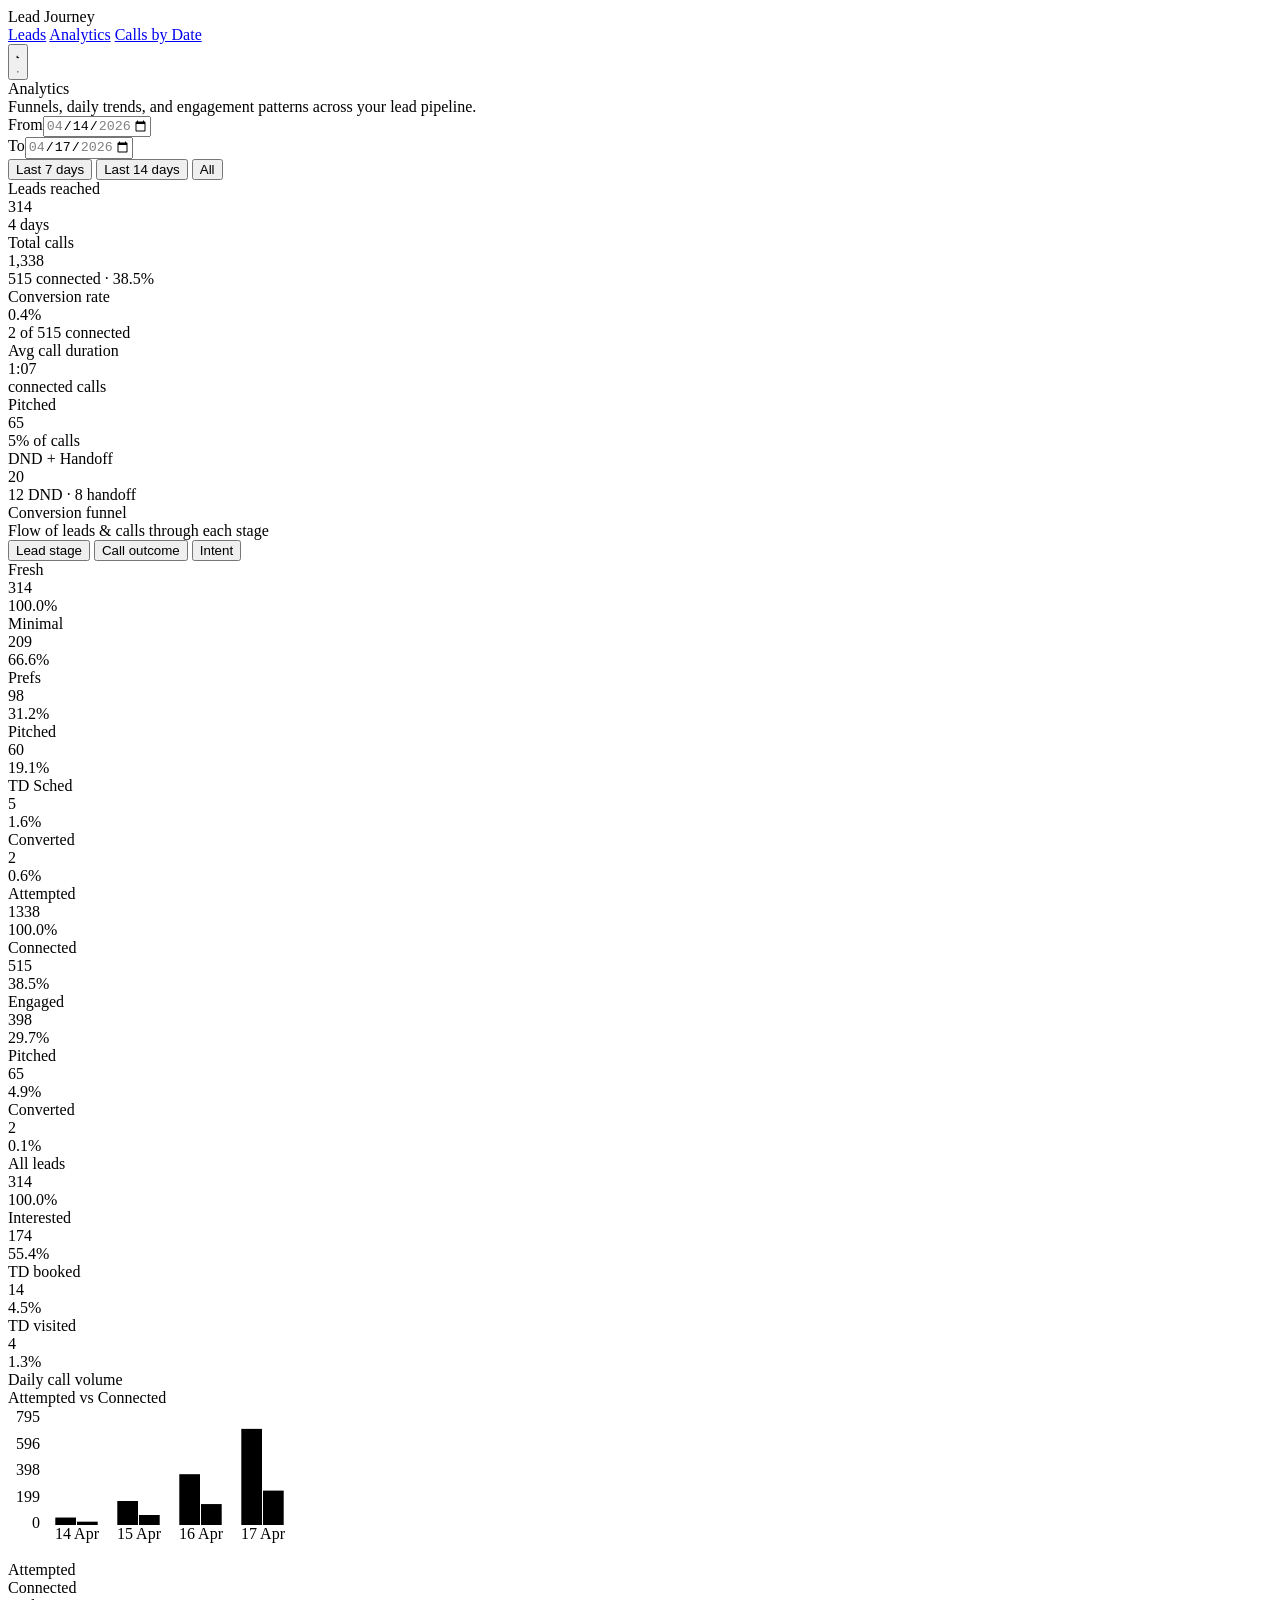
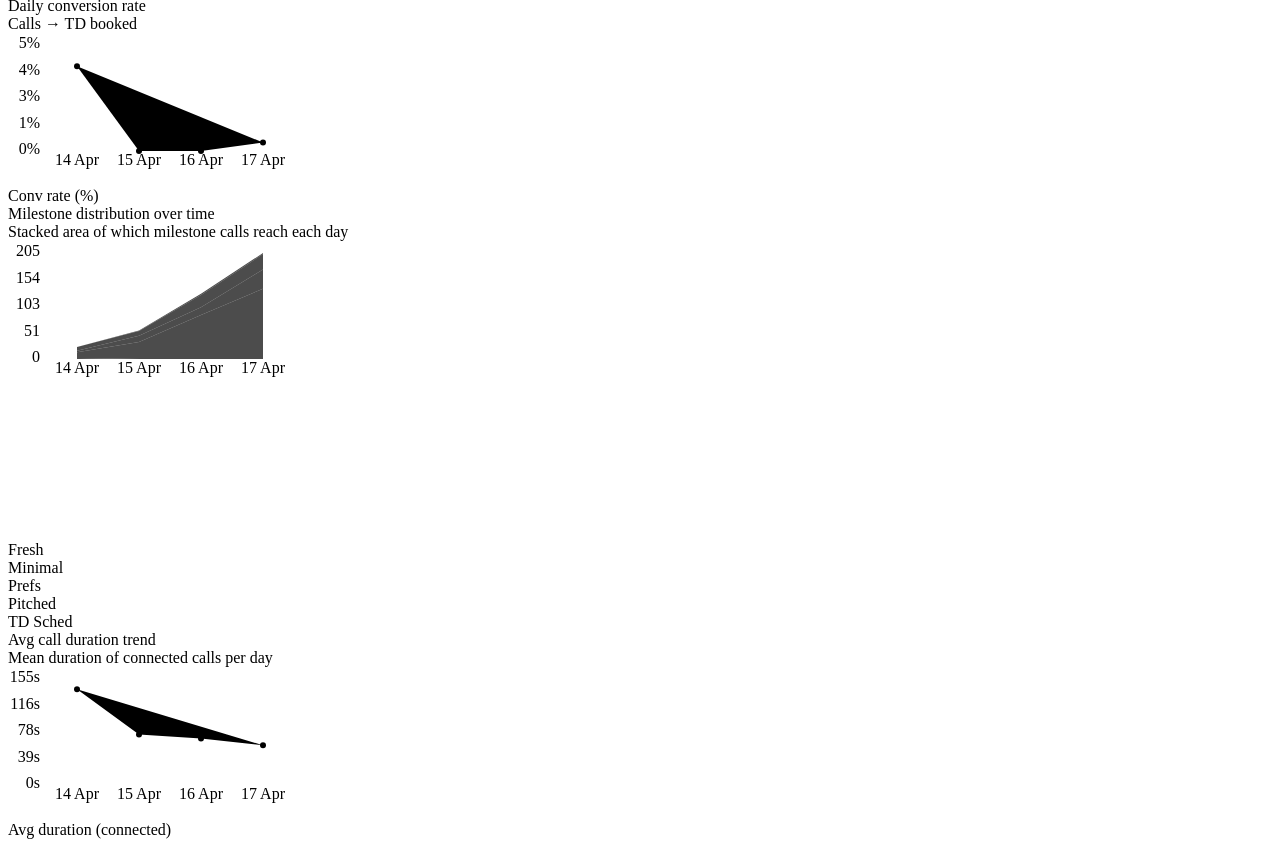
==== analytics.html @ fad30bbb "add multi-page viewer" ====
<!DOCTYPE html>
<html lang="en">
<head>
<meta charset="UTF-8">
<title>Analytics — Lead Journey</title>
<link rel="preconnect" href="https://fonts.googleapis.com">
<link rel="preconnect" href="https://fonts.gstatic.com" crossorigin>
<link href="https://fonts.googleapis.com/css2?family=Instrument+Serif:ital@0;1&family=IBM+Plex+Sans:wght@300;400;500;600&family=IBM+Plex+Mono:wght@400;500&display=swap" rel="stylesheet">
<style>// ============================================================
// SHARED UTILITIES — identical across all three pages
// ============================================================

// Theme: apply saved BEFORE render to avoid flash
(function(){try{const t=localStorage.getItem('ljv_theme');if(t==='dark')document.documentElement.setAttribute('data-theme','dark');}catch(e){}})();

const $=s=>document.querySelector(s);
const $$=s=>document.querySelectorAll(s);
const esc=s=>s==null?'':String(s).replace(/&/g,'&amp;').replace(/</g,'&lt;').replace(/>/g,'&gt;').replace(/"/g,'&quot;');
const fp=n=>!n||isNaN(n)?'':`₹${n>=1e5?(n/1e5).toFixed(1)+'L':(n/1e3).toFixed(0)+'k'}`;

// Parse DD-MM-YYYY HH:MM:SS or ISO
const pd=t=>{
 if(!t)return null;
 const m=String(t).match(/^(\d{2})-(\d{2})-(\d{4})(?:\s+(\d{2}):(\d{2})(?::(\d{2}))?)?/);
 if(m)return new Date(+m[3],+m[2]-1,+m[1],+(m[4]||0),+(m[5]||0),+(m[6]||0));
 const d=new Date(t);return isNaN(d)?null:d;
};
const ft=t=>{if(!t)return'';const d=pd(t);return d?d.toLocaleString('en-IN',{day:'2-digit',month:'short',year:'2-digit',hour:'2-digit',minute:'2-digit'}):String(t)};
const fdur=s=>{if(s==null||isNaN(s))return'';const t=Math.round(+s);if(t<60)return t+'s';const m=Math.floor(t/60),r=t%60;return m+':'+String(r).padStart(2,'0')};
const fdate=d=>!d?'':d.getFullYear()+'-'+String(d.getMonth()+1).padStart(2,'0')+'-'+String(d.getDate()).padStart(2,'0');
const fdateNice=d=>!d?'':d.toLocaleDateString('en-IN',{day:'2-digit',month:'short',year:'2-digit'});
const tr=(s,n)=>!s?'':s.length>n?s.slice(0,n)+'…':s;

// Call-level helpers
const callDate=c=>{const d=pd(c.time||c.date);if(!d)return'';return fdate(d)};
const callTime=c=>{const d=pd(c.time||c.date);return d?d.getTime():0};

// Lead-level helpers
const firstCallDate=l=>{const t=l.calls[0]?.date||l.calls[0]?.time||'';const d=pd(t);return d?fdate(d):''};
const firstCallTime=l=>{const t=l.calls[0]?.time||l.calls[0]?.date||'';const d=pd(t);return d?d.getTime():0};
const lastMilestone=l=>{for(let i=l.calls.length-1;i>=0;i--)if(l.calls[i].milestone)return l.calls[i].milestone;return''};
const connectedCount=l=>l.calls.filter(c=>c.connected).length;
const everConnected=l=>l.calls.some(c=>c.connected);

const HL={'CLIENT_INITIATED':'Client hung up','PARTICIPANT_REMOVED':'Agent ended','SESSION_TIMEOUT':'Session timeout','USER_UNAVAILABLE':'Unreachable','USER_UNRESPONSIVE':'No response','USER_REJECTED':'Rejected','VOICEMAIL_DETECTED':'Voicemail','OUTSIDE_TRIGGER_WINDOW':'Outside window'};
const HB={'CLIENT_INITIATED':'b-ok','PARTICIPANT_REMOVED':'b-ok','SESSION_TIMEOUT':'b-ok','USER_UNAVAILABLE':'b-ne','USER_UNRESPONSIVE':'b-wn','USER_REJECTED':'b-dn','VOICEMAIL_DETECTED':'b-wn','OUTSIDE_TRIGGER_WINDOW':'b-ne'};
const ML={'fresh_lead':'Fresh','minimal_engagement':'Minimal','preference_collected':'Prefs','car_pitched':'Pitched','test_drive_scheduled':'TD Sched'};
const MB={'fresh_lead':'b-ne','minimal_engagement':'b-wn','preference_collected':'b-in','car_pitched':'b-in','test_drive_scheduled':'b-ok'};
const MO={test_drive_scheduled:5,car_pitched:4,preference_collected:3,minimal_engagement:2,fresh_lead:1};

// Build daily buckets for any cross-page needs
function buildDailyBuckets(data){
 const buckets={}; // yyyy-mm-dd → {calls:[], leads:Set}
 data.forEach(l=>{
  const firstDate=firstCallDate(l);
  l.calls.forEach(c=>{
   const d=callDate(c);
   if(!d)return;
   if(!buckets[d])buckets[d]={date:d,calls:[],newLeadIds:new Set(),followupLeadIds:new Set()};
   buckets[d].calls.push({...c,leadId:l.id,city:l.city,isNewLead:firstDate===d});
   if(firstDate===d)buckets[d].newLeadIds.add(l.id);
   else buckets[d].followupLeadIds.add(l.id);
  });
 });
 return Object.values(buckets).sort((a,b)=>a.date.localeCompare(b.date));
}

// Theme toggle (called after DOM ready)
function wireThemeToggle(){
 const btn=$('#themeTog');if(!btn)return;
 btn.onclick=()=>{
  const cur=document.documentElement.getAttribute('data-theme')==='dark'?'dark':'light';
  const next=cur==='dark'?'light':'dark';
  if(next==='dark')document.documentElement.setAttribute('data-theme','dark');
  else document.documentElement.removeAttribute('data-theme');
  try{localStorage.setItem('ljv_theme',next);}catch(e){}
 };
}

.wrap{padding:24px 36px;max-width:1280px;margin:0 auto}
.page-title{font-family:'Instrument Serif',serif;font-size:36px;line-height:1.1;margin-bottom:6px}
.page-sub{color:var(--tm);font-size:13px;margin-bottom:24px}
.range-ctl{display:flex;gap:12px;align-items:center;padding:12px 16px;background:var(--s);border:1px solid var(--bd);border-radius:6px;margin-bottom:20px;flex-wrap:wrap}
.range-ctl .grp{display:flex;align-items:center;gap:6px}
.range-ctl label{font-size:11px;color:var(--tm);text-transform:uppercase;letter-spacing:.08em}
.range-ctl input{padding:5px 9px;border:1px solid var(--bds);border-radius:4px;font-family:inherit;font-size:12px;background:var(--bg);color:var(--tx);outline:none}
.range-ctl button{padding:5px 11px;border:1px solid var(--bds);background:transparent;color:var(--tm);border-radius:4px;cursor:pointer;font-size:11px;font-family:inherit}
.range-ctl button:hover{border-color:var(--ac);color:var(--ac)}
.range-ctl button.active{background:var(--ac);color:#fff;border-color:var(--ac)}

.kpi-row{display:grid;grid-template-columns:repeat(auto-fit,minmax(180px,1fr));gap:12px;margin-bottom:24px}
.kpi{background:var(--s);border:1px solid var(--bd);border-radius:6px;padding:16px 18px;transition:border-color .15s}
.kpi:hover{border-color:var(--ac)}
.kpi .k-label{font-size:10px;color:var(--tf);text-transform:uppercase;letter-spacing:.1em;margin-bottom:6px}
.kpi .k-val{font-family:'Instrument Serif',serif;font-size:32px;line-height:1;color:var(--tx)}
.kpi .k-sub{font-size:11px;color:var(--tm);margin-top:4px}
.kpi .k-trend{display:inline-block;font-size:10px;padding:1px 6px;border-radius:3px;margin-left:6px;font-family:'IBM Plex Mono',monospace}
.kpi .k-up{background:var(--oks);color:var(--ok)}
.kpi .k-dn{background:var(--dns);color:var(--dn)}

.card{background:var(--s);border:1px solid var(--bd);border-radius:6px;padding:18px 20px;margin-bottom:16px}
.card-h{display:flex;align-items:baseline;justify-content:space-between;margin-bottom:14px}
.card-t{font-family:'Instrument Serif',serif;font-style:italic;font-size:20px}
.card-s{font-size:11px;color:var(--tm)}

.tabs{display:flex;gap:0;border-bottom:1px solid var(--bd);margin-bottom:16px}
.tab{padding:9px 18px;font-size:12px;color:var(--tm);cursor:pointer;border-bottom:2px solid transparent;transition:all .1s;font-family:inherit;background:none;border-top:none;border-left:none;border-right:none}
.tab:hover{color:var(--tx)}
.tab.on{color:var(--ac);border-bottom-color:var(--ac);font-weight:500}
.panel{display:none}.panel.on{display:block}

/* Funnel */
.funnel{display:flex;flex-direction:column;gap:2px;padding:8px 0}
.f-row{display:flex;align-items:center;gap:12px;padding:6px 0}
.f-label{width:160px;font-size:12px;color:var(--tx);font-weight:500}
.f-bar-wrap{flex:1;position:relative;height:30px;background:var(--s2);border-radius:3px;overflow:hidden}
.f-bar{height:100%;background:linear-gradient(90deg,var(--ac) 0%,var(--ac) 100%);opacity:.85;transition:width .3s ease}
.f-bar.s2{background:var(--in)}.f-bar.s3{background:var(--ok)}.f-bar.s4{background:var(--wn)}.f-bar.s5{background:var(--dn)}
.f-val{position:absolute;left:10px;top:50%;transform:translateY(-50%);font-family:'IBM Plex Mono',monospace;font-size:12px;color:#fff;font-weight:500;text-shadow:0 1px 2px rgba(0,0,0,.3)}
.f-pct{width:90px;font-family:'IBM Plex Mono',monospace;font-size:11px;color:var(--tm);text-align:right}

/* Charts */
.chart-wrap{position:relative;height:260px;margin-top:8px}
.chart-legend{display:flex;flex-wrap:wrap;gap:12px;margin-top:10px;font-size:11px;color:var(--tm)}
.chart-legend .lg-item{display:flex;align-items:center;gap:5px}
.chart-legend .lg-sw{width:10px;height:10px;border-radius:2px}

svg.chart{width:100%;height:100%;overflow:visible}
svg.chart .axis-line{stroke:var(--bds);stroke-width:1}
svg.chart .grid-line{stroke:var(--bd);stroke-width:.5;stroke-dasharray:2,3}
svg.chart .axis-label{fill:var(--tf);font-size:10px;font-family:'IBM Plex Mono',monospace}
svg.chart .axis-title{fill:var(--tm);font-size:10px;text-transform:uppercase;letter-spacing:.08em}
svg.chart .bar{transition:opacity .15s}
svg.chart .bar:hover{opacity:.75}
svg.chart .line{fill:none;stroke-width:2;stroke-linejoin:round;stroke-linecap:round}
svg.chart .dot{transition:r .15s}
svg.chart .dot:hover{r:5}
svg.chart .area{opacity:.15}

.tooltip{position:absolute;background:var(--tx);color:var(--bg);padding:6px 10px;border-radius:4px;font-size:11px;font-family:'IBM Plex Mono',monospace;pointer-events:none;opacity:0;transition:opacity .1s;white-space:nowrap;z-index:10}
.tooltip.vis{opacity:1}

.grid-2{display:grid;grid-template-columns:1fr 1fr;gap:16px}
@media (max-width:900px){.grid-2{grid-template-columns:1fr}}

.empty-state{text-align:center;padding:40px 20px;color:var(--tf);font-style:italic;font-family:'Instrument Serif',serif;font-size:18px}
</style>
</head>
<body>
<div class="app">
<header>
<div class="brand">Lead Journey</div>
<div class="nav">
 <a href="index.html" data-page="index">Leads</a>
 <a href="analytics.html" data-page="analytics">Analytics</a>
 <a href="calls.html" data-page="calls">Calls by Date</a>
</div>

<button class="tog" id="themeTog" title="Toggle theme" aria-label="Toggle theme">
 <svg class="moon" viewBox="0 0 24 24"><path d="M21 12.79A9 9 0 1 1 11.21 3 7 7 0 0 0 21 12.79z"/></svg>
 <svg class="sun" viewBox="0 0 24 24"><circle cx="12" cy="12" r="4"/><path d="M12 2v2M12 20v2M4.93 4.93l1.41 1.41M17.66 17.66l1.41 1.41M2 12h2M20 12h2M4.93 19.07l1.41-1.41M17.66 6.34l1.41-1.41"/></svg>
</button>
</header>
<div class="wrap">
<div class="page-title">Analytics</div>
<div class="page-sub">Funnels, daily trends, and engagement patterns across your lead pipeline.</div>

<div class="range-ctl">
 <div class="grp"><label>From</label><input type="date" id="rFrom"></div>
 <div class="grp"><label>To</label><input type="date" id="rTo"></div>
 <div class="grp" style="margin-left:auto">
  <button data-preset="7">Last 7 days</button>
  <button data-preset="14">Last 14 days</button>
  <button data-preset="all" class="active">All</button>
 </div>
</div>

<div class="kpi-row" id="kpis"></div>

<div class="card">
 <div class="card-h"><div class="card-t">Conversion funnel</div><div class="card-s">Flow of leads & calls through each stage</div></div>
 <div class="tabs">
  <button class="tab on" data-tab="f-stage">Lead stage</button>
  <button class="tab" data-tab="f-call">Call outcome</button>
  <button class="tab" data-tab="f-intent">Intent</button>
 </div>
 <div class="panel on" id="f-stage"></div>
 <div class="panel" id="f-call"></div>
 <div class="panel" id="f-intent"></div>
</div>

<div class="grid-2">
 <div class="card">
  <div class="card-h"><div class="card-t">Daily call volume</div><div class="card-s">Attempted vs Connected</div></div>
  <div class="chart-wrap"><svg class="chart" id="ch-volume"></svg></div>
  <div class="chart-legend">
   <div class="lg-item"><span class="lg-sw" style="background:var(--bds)"></span>Attempted</div>
   <div class="lg-item"><span class="lg-sw" style="background:var(--ok)"></span>Connected</div>
  </div>
 </div>

 <div class="card">
  <div class="card-h"><div class="card-t">Daily conversion rate</div><div class="card-s">Calls → TD booked</div></div>
  <div class="chart-wrap"><svg class="chart" id="ch-conv"></svg></div>
  <div class="chart-legend">
   <div class="lg-item"><span class="lg-sw" style="background:var(--ac)"></span>Conv rate (%)</div>
  </div>
 </div>
</div>

<div class="card">
 <div class="card-h"><div class="card-t">Milestone distribution over time</div><div class="card-s">Stacked area of which milestone calls reach each day</div></div>
 <div class="chart-wrap" style="height:300px"><svg class="chart" id="ch-ms"></svg></div>
 <div class="chart-legend" id="ch-ms-lg"></div>
</div>

<div class="card">
 <div class="card-h"><div class="card-t">Avg call duration trend</div><div class="card-s">Mean duration of connected calls per day</div></div>
 <div class="chart-wrap"><svg class="chart" id="ch-dur"></svg></div>
 <div class="chart-legend">
  <div class="lg-item"><span class="lg-sw" style="background:var(--in)"></span>Avg duration (connected)</div>
 </div>
</div>

<div class="tooltip" id="tt"></div>
</div>
</div>
<script>
const D=[{"id":"23091528","city":"Lucknow","calls":[{"date":"2026-04-16","time":"2026-04-16 16:46:45","duration":null,"recording":"","transcript":"","hangup":"USER_UNRESPONSIVE","connected":false,"scenario":"S2_FRESH_LEAD_UAR_SHORTLIST","capability":"","mark_dnd":false,"soft_dnd":false,"handoff":false,"handoff_reason":"","car_pitched":false,"interested_for_td":false,"interested_buying":false,"interested_sell":false,"lang_switch":false,"loan_interest":false,"conversion":false,"confirmed_visit":false,"cancellation":false,"rescheduled":false,"inconclusive":false,"milestone":"","ndoa":"2026-04-16 19:46:45","dispose":"","cancel_reason":"","rescheduled_time":"","selected_td_slot":"","updated_city":"","review":"","user_budget_min":"","user_budget_max":"","user_fuel":"","user_trans":"","user_body":"","user_color":"","user_make":"","user_model":"","user_seats":""},{"date":"2026-04-16","time":"2026-04-16 17:35:37","duration":null,"recording":"","transcript":"","hangup":"USER_UNAVAILABLE","connected":false,"scenario":"S2_FRESH_LEAD_UAR_SHORTLIST","capability":"","mark_dnd":false,"soft_dnd":false,"handoff":false,"handoff_reason":"","car_pitched":false,"interested_for_td":false,"interested_buying":false,"interested_sell":false,"lang_switch":false,"loan_interest":false,"conversion":false,"confirmed_visit":false,"cancellation":false,"rescheduled":false,"inconclusive":false,"milestone":"","ndoa":"2026-04-16 20:35:37","dispose":"","cancel_reason":"","rescheduled_time":"","selected_td_slot":"","updated_city":"","review":"","user_budget_min":"","user_budget_max":"","user_fuel":"","user_trans":"","user_body":"","user_color":"","user_make":"","user_model":"","user_seats":""},{"date":"2026-04-17","time":"2026-04-17 10:37:09","duration":null,"recording":"","transcript":"","hangup":"USER_UNRESPONSIVE","connected":false,"scenario":"S3_FRESH_LEAD_NO_ACTIVITY","capability":"","mark_dnd":false,"soft_dnd":false,"handoff":false,"handoff_reason":"","car_pitched":false,"interested_for_td":false,"interested_buying":false,"interested_sell":false,"lang_switch":false,"loan_interest":false,"conversion":false,"confirmed_visit":false,"cancellation":false,"rescheduled":false,"inconclusive":false,"milestone":"","ndoa":"2026-04-17 13:37:09","dispose":"","cancel_reason":"","rescheduled_time":"","selected_td_slot":"","updated_city":"","review":"","user_budget_min":"","user_budget_max":"","user_fuel":"","user_trans":"","user_body":"","user_color":"","user_make":"","user_model":"","user_seats":"","meta":{"comments":[{"text":"Robo Call Summary: [{'milestone': None, 'disposition': None, 'budget': None, 'liked_cars_id': None, 'short_summary': None, 'pitched_car_ids': None, 'rejected_car_ids': None, 'rejected_reasons': None}]","date":"2026-04-16 17:35:38","user":"voicebot_sql_inside_sales"}]}},{"date":"2026-04-17","time":"2026-04-17 11:23:41","duration":null,"recording":"","transcript":"","hangup":"USER_UNRESPONSIVE","connected":false,"scenario":"S3_FRESH_LEAD_NO_ACTIVITY","capability":"","mark_dnd":false,"soft_dnd":false,"handoff":false,"handoff_reason":"","car_pitched":false,"interested_for_td":false,"interested_buying":false,"interested_sell":false,"lang_switch":false,"loan_interest":false,"conversion":false,"confirmed_visit":false,"cancellation":false,"rescheduled":false,"inconclusive":false,"milestone":"","ndoa":"2026-04-17 14:23:42","dispose":"","cancel_reason":"","rescheduled_time":"","selected_td_slot":"","updated_city":"","review":"","user_budget_min":"","user_budget_max":"","user_fuel":"","user_trans":"","user_body":"","user_color":"","user_make":"","user_model":"","user_seats":"","meta":{"comments":[{"text":"Robo Call Summary: [{'milestone': None, 'disposition': None, 'budget': None, 'liked_cars_id': None, 'short_summary': None, 'pitched_car_ids': None, 'rejected_car_ids': None, 'rejected_reasons': None}]","date":"2026-04-16 17:35:38","user":"voicebot_sql_inside_sales"}]}},{"date":"2026-04-17","time":"2026-04-17 12:13:37","duration":null,"recording":"","transcript":"","hangup":"USER_UNAVAILABLE","connected":false,"scenario":"S3_FRESH_LEAD_NO_ACTIVITY","capability":"","mark_dnd":false,"soft_dnd":false,"handoff":false,"handoff_reason":"","car_pitched":false,"interested_for_td":false,"interested_buying":false,"interested_sell":false,"lang_switch":false,"loan_interest":false,"conversion":false,"confirmed_visit":false,"cancellation":false,"rescheduled":false,"inconclusive":false,"milestone":"","ndoa":"2026-04-17 15:13:37","dispose":"","cancel_reason":"","rescheduled_time":"","selected_td_slot":"","updated_city":"","review":"","user_budget_min":"","user_budget_max":"","user_fuel":"","user_trans":"","user_body":"","user_color":"","user_make":"","user_model":"","user_seats":"","meta":{"comments":[{"text":"Robo Call Summary: [{'milestone': None, 'disposition': None, 'budget': None, 'liked_cars_id': None, 'short_summary': None, 'pitched_car_ids': None, 'rejected_car_ids': None, 'rejected_reasons': None}]","date":"2026-04-16 17:35:38","user":"voicebot_sql_inside_sales"}]}},{"date":"2026-04-17","time":"2026-04-17 15:08:37","duration":null,"recording":"","transcript":"","hangup":"USER_UNRESPONSIVE","connected":false,"scenario":"S3_FRESH_LEAD_NO_ACTIVITY","capability":"","mark_dnd":false,"soft_dnd":false,"handoff":false,"handoff_reason":"","car_pitched":false,"interested_for_td":false,"interested_buying":false,"interested_sell":false,"lang_switch":false,"loan_interest":false,"conversion":false,"confirmed_visit":false,"cancellation":false,"rescheduled":false,"inconclusive":false,"milestone":"","ndoa":"2026-04-17 18:08:37","dispose":"","cancel_reason":"","rescheduled_time":"","selected_td_slot":"","updated_city":"","review":"","user_budget_min":"","user_budget_max":"","user_fuel":"","user_trans":"","user_body":"","user_color":"","user_make":"","user_model":"","user_seats":"","meta":{"comments":[{"text":"Robo Call Summary: [{'milestone': None, 'disposition': None, 'budget': None, 'liked_cars_id': None, 'short_summary': None, 'pitched_car_ids': None, 'rejected_car_ids': None, 'rejected_reasons': None}]","date":"2026-04-17 12:13:38","user":"voicebot_sql_inside_sales"},{"text":"Robo Call Summary: [{'milestone': None, 'disposition': None, 'budget': None, 'liked_cars_id': None, 'short_summary': None, 'pitched_car_ids': None, 'rejected_car_ids': None, 'rejected_reasons': None}]","date":"2026-04-16 17:35:38","user":"voicebot_sql_inside_sales"}]}},{"date":"2026-04-17","time":"2026-04-17 16:20:15","duration":null,"recording":"","transcript":"","hangup":"USER_UNRESPONSIVE","connected":false,"scenario":"S3_FRESH_LEAD_NO_ACTIVITY","capability":"","mark_dnd":false,"soft_dnd":false,"handoff":false,"handoff_reason":"","car_pitched":false,"interested_for_td":false,"interested_buying":false,"interested_sell":false,"lang_switch":false,"loan_interest":false,"conversion":false,"confirmed_visit":false,"cancellation":false,"rescheduled":false,"inconclusive":false,"milestone":"","ndoa":"2026-04-17 19:20:15","dispose":"","cancel_reason":"","rescheduled_time":"","selected_td_slot":"","updated_city":"","review":"","user_budget_min":"","user_budget_max":"","user_fuel":"","user_trans":"","user_body":"","user_color":"","user_make":"","user_model":"","user_seats":"","meta":{"comments":[{"text":"Robo Call Summary: [{'milestone': None, 'disposition': None, 'budget': None, 'liked_cars_id': None, 'short_summary': None, 'pitched_car_ids': None, 'rejected_car_ids': None, 'rejected_reasons': None}]","date":"2026-04-17 12:13:38","user":"voicebot_sql_inside_sales"},{"text":"Robo Call Summary: [{'milestone': None, 'disposition': None, 'budget': None, 'liked_cars_id': None, 'short_summary': None, 'pitched_car_ids': None, 'rejected_car_ids': None, 'rejected_reasons': None}]","date":"2026-04-16 17:35:38","user":"voicebot_sql_inside_sales"}]}},{"date":"2026-04-17","time":"2026-04-17 17:15:49","duration":null,"recording":"","transcript":"","hangup":"USER_UNRESPONSIVE","connected":false,"scenario":"S3_FRESH_LEAD_NO_ACTIVITY","capability":"","mark_dnd":false,"soft_dnd":false,"handoff":false,"handoff_reason":"","car_pitched":false,"interested_for_td":false,"interested_buying":false,"interested_sell":false,"lang_switch":false,"loan_interest":false,"conversion":false,"confirmed_visit":false,"cancellation":false,"rescheduled":false,"inconclusive":false,"milestone":"","ndoa":"2026-04-17 20:15:49","dispose":"","cancel_reason":"","rescheduled_time":"","selected_td_slot":"","updated_city":"","review":"","user_budget_min":"","user_budget_max":"","user_fuel":"","user_trans":"","user_body":"","user_color":"","user_make":"","user_model":"","user_seats":"","meta":{"comments":[{"text":"Robo Call Summary: [{'milestone': None, 'disposition': None, 'budget': None, 'liked_cars_id': None, 'short_summary': None, 'pitched_car_ids': None, 'rejected_car_ids': None, 'rejected_reasons': None}]","date":"2026-04-17 12:13:38","user":"voicebot_sql_inside_sales"},{"text":"Robo Call Summary: [{'milestone': None, 'disposition': None, 'budget': None, 'liked_cars_id': None, 'short_summary': None, 'pitched_car_ids': None, 'rejected_car_ids': None, 'rejected_reasons': None}]","date":"2026-04-16 17:35:38","user":"voicebot_sql_inside_sales"}]}},{"date":"2026-04-17","time":"2026-04-17 17:49:52","duration":null,"recording":"","transcript":"","hangup":"USER_UNRESPONSIVE","connected":false,"scenario":"S3_FRESH_LEAD_NO_ACTIVITY","capability":"","mark_dnd":false,"soft_dnd":false,"handoff":false,"handoff_reason":"","car_pitched":false,"interested_for_td":false,"interested_buying":false,"interested_sell":false,"lang_switch":false,"loan_interest":false,"conversion":false,"confirmed_visit":false,"cancellation":false,"rescheduled":false,"inconclusive":false,"milestone":"","ndoa":"2026-04-17 20:49:53","dispose":"","cancel_reason":"","rescheduled_time":"","selected_td_slot":"","updated_city":"","review":"","user_budget_min":"","user_budget_max":"","user_fuel":"","user_trans":"","user_body":"","user_color":"","user_make":"","user_model":"","user_seats":"","meta":{"comments":[{"text":"Robo Call Summary: [{'milestone': None, 'disposition': None, 'budget': None, 'liked_cars_id': None, 'short_summary': None, 'pitched_car_ids': None, 'rejected_car_ids': None, 'rejected_reasons': None}]","date":"2026-04-17 12:13:38","user":"voicebot_sql_inside_sales"},{"text":"Robo Call Summary: [{'milestone': None, 'disposition': None, 'budget': None, 'liked_cars_id': None, 'short_summary': None, 'pitched_car_ids': None, 'rejected_car_ids': None, 'rejected_reasons': None}]","date":"2026-04-16 17:35:38","user":"voicebot_sql_inside_sales"}]}},{"date":"2026-04-17","time":"2026-04-17 18:51:17","duration":null,"recording":"","transcript":"","hangup":"USER_UNRESPONSIVE","connected":false,"scenario":"S3_FRESH_LEAD_NO_ACTIVITY","capability":"","mark_dnd":false,"soft_dnd":false,"handoff":false,"handoff_reason":"","car_pitched":false,"interested_for_td":false,"interested_buying":false,"interested_sell":false,"lang_switch":false,"loan_interest":false,"conversion":false,"confirmed_visit":false,"cancellation":false,"rescheduled":false,"inconclusive":false,"milestone":"","ndoa":"2026-04-17 21:51:17","dispose":"","cancel_reason":"","rescheduled_time":"","selected_td_slot":"","updated_city":"","review":"","user_budget_min":"","user_budget_max":"","user_fuel":"","user_trans":"","user_body":"","user_color":"","user_make":"","user_model":"","user_seats":"","meta":{"comments":[{"text":"Robo Call Summary: [{'milestone': None, 'disposition': None, 'budget': None, 'liked_cars_id': None, 'short_summary': None, 'pitched_car_ids': None, 'rejected_car_ids': None, 'rejected_reasons': None}]","date":"2026-04-17 12:13:38","user":"voicebot_sql_inside_sales"},{"text":"Robo Call Summary: [{'milestone': None, 'disposition': None, 'budget': None, 'liked_cars_id': None, 'short_summary': None, 'pitched_car_ids': None, 'rejected_car_ids': None, 'rejected_reasons': None}]","date":"2026-04-16 17:35:38","user":"voicebot_sql_inside_sales"}]}},{"date":"2026-04-17","time":"2026-04-17 19:42:15","duration":null,"recording":"","transcript":"","hangup":"OUTSIDE_TRIGGER_WINDOW","connected":false,"scenario":"","capability":"","mark_dnd":false,"soft_dnd":false,"handoff":false,"handoff_reason":"","car_pitched":false,"interested_for_td":false,"interested_buying":false,"interested_sell":false,"lang_switch":false,"loan_interest":false,"conversion":false,"confirmed_visit":false,"cancellation":false,"rescheduled":false,"inconclusive":false,"milestone":"","ndoa":"2026-04-17 22:42:16","dispose":"","cancel_reason":"","rescheduled_time":"","selected_td_slot":"","updated_city":"","review":"","user_budget_min":"","user_budget_max":"","user_fuel":"","user_trans":"","user_body":"","user_color":"","user_make":"","user_model":"","user_seats":""}]},{"id":"23114084","city":"Jaipur","calls":[{"date":"2026-04-17","time":"2026-04-17 19:40:24","duration":null,"recording":"","transcript":"","hangup":"OUTSIDE_TRIGGER_WINDOW","connected":false,"scenario":"","capability":"","mark_dnd":false,"soft_dnd":false,"handoff":false,"handoff_reason":"","car_pitched":false,"interested_for_td":false,"interested_buying":false,"interested_sell":false,"lang_switch":false,"loan_interest":false,"conversion":false,"confirmed_visit":false,"cancellation":false,"rescheduled":false,"inconclusive":false,"milestone":"","ndoa":"2026-04-17 22:40:24","dispose":"","cancel_reason":"","rescheduled_time":"","selected_td_slot":"","updated_city":"","review":"","user_budget_min":"","user_budget_max":"","user_fuel":"","user_trans":"","user_body":"","user_color":"","user_make":"","user_model":"","user_seats":"","meta":{"visit_time":"2026-04-17 19:00:00","visit_type":"hub","hub_name":"Spinny Park, Jaipur"}}]},{"id":"23112295","city":"Lucknow","calls":[{"date":"2026-04-17","time":"2026-04-17 19:40:24","duration":null,"recording":"","transcript":"","hangup":"OUTSIDE_TRIGGER_WINDOW","connected":false,"scenario":"","capability":"","mark_dnd":false,"soft_dnd":false,"handoff":false,"handoff_reason":"","car_pitched":false,"interested_for_td":false,"interested_buying":false,"interested_sell":false,"lang_switch":false,"loan_interest":false,"conversion":false,"confirmed_visit":false,"cancellation":false,"rescheduled":false,"inconclusive":false,"milestone":"","ndoa":"2026-04-17 22:40:24","dispose":"","cancel_reason":"","rescheduled_time":"","selected_td_slot":"","updated_city":"","review":"","user_budget_min":"","user_budget_max":"","user_fuel":"","user_trans":"","user_body":"","user_color":"","user_make":"","user_model":"","user_seats":"","meta":{"visit_time":"2026-04-17 18:00:00","visit_type":"hub","hub_name":"Spinny Park, Lucknow"}}]},{"id":"23114150","city":"Lucknow","calls":[{"date":"2026-04-17","time":"2026-04-17 18:52:08","duration":76.6,"recording":"https://callcenterthink.blob.core.windows.net/data/5fbac0bd-54e6-4d17-8efe-08786030ddf0.wav","transcript":"User: कहाँ लगी हैलो?\nAssistant: Hello. मैं प्रिया बोल रही हूँ Spinny Lucknow team से। आप spinny पर कार्स देख रहे थे, इसलिए आपकी car selection में help करने के लिए call कर रही हूँ, क्या अभी दो मिनट बात हो सकती है?\nUser: जी हाँ, बता।\nUser: क्रेटा आटोमेटिक मैं देख रहा था।\nAssistant: बिल्कुल, आप Lucknow में ही car देख रहे हैं ना?\nUser: जी लखनऊ नंबर की कार्ड चाहिए क्रेटा आटोमेटिक पे।\nAssistant: ठीक है, एक सेकंड, मैं आपके लिए Lucknow नंबर की Creta automatic cars चेक करती हूँ।\nAssistant: मैं आपके लिए cars सर्च कर रही हूँ, तब तक मैं आपको बताना चाहती हूँ Spinny की हर कार two hundred point inspected और non-accidental होती है, warranty भी मिलती है, और खरीदने के पाँच दिन बाद भी अगर कार पसंद न आए तो hundred परसेंट अमाउंट refund हो जाता है। आपके preference के हिसाब से एक Creta automatic petrol car....\nUser: और बुला लेना।\nAssistant: ठीक है, आपको कब callback करूँ? सुबह या शाम, और कौनसा दिन?\nUser: नहीं माम्, सही टाइम है, आप बताएं?","hangup":"CLIENT_INITIATED","connected":true,"scenario":"S3_FRESH_LEAD_NO_ACTIVITY","capability":"","mark_dnd":false,"soft_dnd":false,"handoff":false,"handoff_reason":"","car_pitched":false,"interested_for_td":false,"interested_buying":true,"interested_sell":false,"lang_switch":false,"loan_interest":false,"conversion":false,"confirmed_visit":false,"cancellation":false,"rescheduled":false,"inconclusive":false,"milestone":"preference_collected","ndoa":"2026-04-17 21:52:08","dispose":"callback_requested","cancel_reason":"","rescheduled_time":"","selected_td_slot":"","updated_city":"","review":"User confirmed interest in a Lucknow-registered Creta automatic (petrol). Agent verified city and mentioned a matching Creta automatic; user asked to be called later. No test drive or WhatsApp car sends were completed. Next step: agent to call back at a mutually agreed time (callback requested).","user_budget_min":"1500000.0","user_budget_max":"2000000.0","user_fuel":"petrol","user_trans":"Automatic","user_body":"SUV","user_color":"","user_make":"Hyundai","user_model":"Creta","user_seats":"0.0","budget":"2000000","rejected_reasons":"","meta":{"cust_prefs":{"fuel_type":"petrol","transmission":"automatic","body_type":"suv","min_price":"1500000.0","max_price":"2000000.0","min_year":"2024.0"},"intent":"weak_intent"}}]},{"id":"23114157","city":"Jaipur","calls":[{"date":"2026-04-17","time":"2026-04-17 18:52:10","duration":97.9,"recording":"https://callcenterthink.blob.core.windows.net/data/c4f1ef39-c7e8-47b7-9156-804260a039fa.wav","transcript":"User: हाई\nUser: हाई इफ यू रिकॉर्ड योर नेम एंड रीज़न फ़ॉर कॉलिंग आई विल सी इफ़ दिस पर्सन इज़ अवेलेबल।\nAssistant: Hi, I’m Priya from Spinny Jaipur team. I’m calling to help you with your car selection from Spinny. If you’re available, I’d love to assist you.\nAssistant: Hello, क्या आप call पे हैं? अगर आप available हैं तो मैं आपकी car selection में....\nAssistant: Hello, आप line पर हैं? क्या आप मुझसे बात कर सकते हैं?\nAssistant: Hello, क्या आप सुन पा रहे हैं? आप available हैं तो बताइए, मैं आपकी help कर दूँ?\nUser: मैं सॉरी, इस पर्सन इज नॉट अवेलेबल।\nUser: इफ यू वुड लाइक टू लीव एन एडिशनल मैसेज, प्लीज रिप्लाई आफ्टर द टोन।\nAssistant: Hi, I’m Priya from Spinny Jaipur team. I called to help you with your car selection on Spinny. जब भी आप free हों, please call back — मैं आपकी पूरी help करूंगी! Thank you.\nAssistant: Hello, क्या आप अभी call पर हैं?\nAssistant: Hello, क्या आप अभी call पर हैं?\nAssistant: Hello, क्या आप अभी call पर हैं?","hangup":"VOICEMAIL_DETECTED","connected":false,"scenario":"S3_FRESH_LEAD_NO_ACTIVITY","capability":"","mark_dnd":false,"soft_dnd":false,"handoff":false,"handoff_reason":"","car_pitched":false,"interested_for_td":false,"interested_buying":false,"interested_sell":false,"lang_switch":false,"loan_interest":false,"conversion":false,"confirmed_visit":false,"cancellation":false,"rescheduled":false,"inconclusive":true,"milestone":"minimal_engagement","ndoa":"2026-04-17 21:52:11","dispose":"other","cancel_reason":"","rescheduled_time":"","selected_td_slot":"","updated_city":"","review":"Agent (Priya from Spinny Jaipur) called to assist with car selection. User greeted and then said the intended person is not available. The agent left a message asking to call back when free. No cars, preferences, or test drives were discussed. Next step: wait for customer callback or further engagement.","user_budget_min":"","user_budget_max":"","user_fuel":"","user_trans":"","user_body":"","user_color":"","user_make":"","user_model":"","user_seats":"0.0","budget":"","rejected_reasons":"","meta":{"intent":"weak_intent"}}]},{"id":"23093737","city":"Jaipur","calls":[{"date":"2026-04-16","time":"2026-04-16 18:58:59","duration":22.0,"recording":"https://callcenterthink.blob.core.windows.net/data/0ae4a970-7838-4d51-9d2d-c41ab7e3c338.wav","transcript":"Assistant: Hello. मैं प्रिया बोल रही हूँ Spinny Jaipur team से। आप spinny पर कार्स देख रहे थे, इसलिए आपकी car selection में help करने के लिए call कर रही हूँ, क्या अभी दो मिनट बात हो सकती है?\nUser: मैडम बाद में बात करता हूँ, बाद में बात करता हूँ, मैडम बीज़ी होता है।\nUser: लेकिन अभी नहीं यार।","hangup":"PARTICIPANT_REMOVED","connected":true,"scenario":"S3_FRESH_LEAD_NO_ACTIVITY","capability":"","mark_dnd":false,"soft_dnd":false,"handoff":false,"handoff_reason":"","car_pitched":false,"interested_for_td":false,"interested_buying":false,"interested_sell":false,"lang_switch":false,"loan_interest":false,"conversion":false,"confirmed_visit":false,"cancellation":false,"rescheduled":false,"inconclusive":true,"milestone":"minimal_engagement","ndoa":"2026-04-17 18:58:59","dispose":"callback_requested","cancel_reason":"","rescheduled_time":"","selected_td_slot":"","updated_city":"","review":"Agent introduced herself and asked if the user could talk. The user declined, saying they are busy and asked to talk later. No cars, preferences, or test drives were discussed. Next step: follow up per user's request at a later time (callback).","user_budget_min":"300000.0","user_budget_max":"600000.0","user_fuel":"petrol","user_trans":"Manual","user_body":"sedan","user_color":"","user_make":"","user_model":"","user_seats":"0.0","budget":"600000","rejected_reasons":"","meta":{"cust_prefs":{"fuel_type":"petrol","transmission":"manual","body_type":"sedan","min_price":"300000.0","max_price":"600000.0"},"intent":"weak_intent"}},{"date":"2026-04-17","time":"2026-04-17 18:50:58","duration":20.1,"recording":"https://callcenterthink.blob.core.windows.net/data/12158fd9-08d5-4304-8a3a-afaea1820a0c.wav","transcript":"Assistant: Hello. मैं प्रिया बोल रही हूँ Spinny Jaipur team से। आपने callback request की थी, क्या अब थोड़ा टाइम है बात करने का?\nUser: नहीं, मैडम, हॉस्पिटल में आया हूँ कोई मतलब?","hangup":"CLIENT_INITIATED","connected":true,"scenario":"S6_MINIMAL_CALLBACK","capability":"sql_followup","mark_dnd":false,"soft_dnd":false,"handoff":false,"handoff_reason":"","car_pitched":false,"interested_for_td":false,"interested_buying":true,"interested_sell":false,"lang_switch":false,"loan_interest":false,"conversion":false,"confirmed_visit":false,"cancellation":false,"rescheduled":false,"inconclusive":true,"milestone":"minimal_engagement","ndoa":"2026-04-17 21:50:58","dispose":"callback_requested","cancel_reason":"","rescheduled_time":"","selected_td_slot":"","updated_city":"","review":"Agent introduced herself and asked if the user had time. The user declined, saying they were at the hospital. No cars, preferences, or test drives were discussed. Next step: follow up later when the user is available.","user_budget_min":"300000.0","user_budget_max":"600000.0","user_fuel":"petrol","user_trans":"manual","user_body":"sedan","user_color":"","user_make":"","user_model":"","user_seats":"0.0","budget":"600000","rejected_reasons":"","meta":{"agent_prefs":{"fuel_type":"petrol","transmission":"manual","body_type":"sedan","min_price":"300000.0","max_price":"600000.0"},"cust_prefs":{"fuel_type":"petrol","transmission":"manual","body_type":"sedan","min_price":"300000.0","max_price":"600000.0"},"comments":[{"text":"Robo Call Summary: [{'milestone': 'minimal_engagement', 'disposition': 'callback_requested', 'budget': '600000', 'liked_cars_id': '', 'short_summary': \"Agent introduced herself and asked if the user could talk. The user declined, saying they are busy and asked to talk later. No cars, preferences, or test drives were discussed. Next step: follow up per user's request at a later time (callback).\", 'pitched_car_ids': '', 'rejected_car_ids': '', 'rejected_reasons': ''}]","date":"2026-04-16 19:13:16","user":"voicebot_sql_inside_sales"}],"intent":"strong_intent"}}]},{"id":"23108273","city":"Lucknow","calls":[{"date":"2026-04-17","time":"2026-04-17 14:16:43","duration":8.0,"recording":"https://callcenterthink.blob.core.windows.net/data/f4456f30-ec7c-4bb1-8abf-ac2c3ae83084.wav","transcript":"","hangup":"CLIENT_INITIATED","connected":true,"scenario":"S3_FRESH_LEAD_NO_ACTIVITY","capability":"","mark_dnd":false,"soft_dnd":false,"handoff":false,"handoff_reason":"","car_pitched":false,"interested_for_td":false,"interested_buying":false,"interested_sell":false,"lang_switch":false,"loan_interest":false,"conversion":false,"confirmed_visit":false,"cancellation":false,"rescheduled":false,"inconclusive":false,"milestone":"","ndoa":"2026-04-17 17:16:43","dispose":"","cancel_reason":"","rescheduled_time":"","selected_td_slot":"","updated_city":"","review":"","user_budget_min":"","user_budget_max":"","user_fuel":"","user_trans":"","user_body":"","user_color":"","user_make":"","user_model":"","user_seats":"","meta":{"cust_prefs":{"fuel_type":"petrol","transmission":"manual","min_price":"600000.0","max_price":"1000000.0"},"intent":"strong_intent"}},{"date":"2026-04-17","time":"2026-04-17 17:21:20","duration":null,"recording":"","transcript":"","hangup":"USER_UNRESPONSIVE","connected":false,"scenario":"S_LEAD_VERIFIED_NO_HISTORY","capability":"sql_followup","mark_dnd":false,"soft_dnd":false,"handoff":false,"handoff_reason":"","car_pitched":false,"interested_for_td":false,"interested_buying":false,"interested_sell":false,"lang_switch":false,"loan_interest":false,"conversion":false,"confirmed_visit":false,"cancellation":false,"rescheduled":false,"inconclusive":false,"milestone":"","ndoa":"2026-04-17 20:21:20","dispose":"","cancel_reason":"","rescheduled_time":"","selected_td_slot":"","updated_city":"","review":"","user_budget_min":"","user_budget_max":"","user_fuel":"","user_trans":"","user_body":"","user_color":"","user_make":"","user_model":"","user_seats":"","meta":{"cust_prefs":{"fuel_type":"petrol","transmission":"manual","min_price":"600000.0","max_price":"1000000.0"},"comments":[{"text":"Robo Call Summary: [{'milestone': None, 'disposition': None, 'budget': None, 'liked_cars_id': None, 'short_summary': None, 'pitched_car_ids': None, 'rejected_car_ids': None, 'rejected_reasons': None}]","date":"2026-04-17 14:16:49","user":"voicebot_sql_inside_sales"}],"intent":"strong_intent"}},{"date":"2026-04-17","time":"2026-04-17 17:50:01","duration":null,"recording":"","transcript":"","hangup":"USER_UNRESPONSIVE","connected":false,"scenario":"S_LEAD_VERIFIED_NO_HISTORY","capability":"sql_followup","mark_dnd":false,"soft_dnd":false,"handoff":false,"handoff_reason":"","car_pitched":false,"interested_for_td":false,"interested_buying":false,"interested_sell":false,"lang_switch":false,"loan_interest":false,"conversion":false,"confirmed_visit":false,"cancellation":false,"rescheduled":false,"inconclusive":false,"milestone":"","ndoa":"2026-04-17 20:50:02","dispose":"","cancel_reason":"","rescheduled_time":"","selected_td_slot":"","updated_city":"","review":"","user_budget_min":"","user_budget_max":"","user_fuel":"","user_trans":"","user_body":"","user_color":"","user_make":"","user_model":"","user_seats":"","meta":{"cust_prefs":{"fuel_type":"petrol","transmission":"manual","min_price":"600000.0","max_price":"1000000.0"},"comments":[{"text":"Robo Call Summary: [{'milestone': None, 'disposition': None, 'budget': None, 'liked_cars_id': None, 'short_summary': None, 'pitched_car_ids': None, 'rejected_car_ids': None, 'rejected_reasons': None}]","date":"2026-04-17 14:16:49","user":"voicebot_sql_inside_sales"}],"intent":"strong_intent"}},{"date":"2026-04-17","time":"2026-04-17 18:51:00","duration":null,"recording":"","transcript":"","hangup":"USER_UNAVAILABLE","connected":false,"scenario":"S_LEAD_VERIFIED_NO_HISTORY","capability":"sql_followup","mark_dnd":false,"soft_dnd":false,"handoff":false,"handoff_reason":"","car_pitched":false,"interested_for_td":false,"interested_buying":false,"interested_sell":false,"lang_switch":false,"loan_interest":false,"conversion":false,"confirmed_visit":false,"cancellation":false,"rescheduled":false,"inconclusive":false,"milestone":"","ndoa":"2026-04-17 21:51:00","dispose":"","cancel_reason":"","rescheduled_time":"","selected_td_slot":"","updated_city":"","review":"","user_budget_min":"","user_budget_max":"","user_fuel":"","user_trans":"","user_body":"","user_color":"","user_make":"","user_model":"","user_seats":"","meta":{"cust_prefs":{"fuel_type":"petrol","transmission":"manual","min_price":"600000.0","max_price":"1000000.0"},"comments":[{"text":"Robo Call Summary: [{'milestone': None, 'disposition': None, 'budget': None, 'liked_cars_id': None, 'short_summary': None, 'pitched_car_ids': None, 'rejected_car_ids': None, 'rejected_reasons': None}]","date":"2026-04-17 14:16:49","user":"voicebot_sql_inside_sales"}],"intent":"strong_intent"}}]},{"id":"23104228","city":"Lucknow","calls":[{"date":"2026-04-17","time":"2026-04-17 11:25:55","duration":90.2,"recording":"https://callcenterthink.blob.core.windows.net/data/57068c57-e5a0-4b63-b25d-59a9a2f56ca0.wav","transcript":"Assistant: Hello. मैं प्रिया बोल रही हूँ Spinny Lucknow team से। आप spinny पर कार्स देख रहे थे, इसलिए आपकी car selection में help करने के लिए call कर रही हूँ, क्या अभी दो मिनट बात हो सकती है?\nUser: जी।\nAssistant: बिल्कुल। आप Lucknow में ही car देख रहे हैं ना?\nUser: जी।\nAssistant: जैसे कि मैं देख पा रही हूँ कि आप छह लाख के बजट में, petrol manual कार्स देख रहे हैं, क्या इन preferences में आप कुछ change या add करना चाहेंगे?\nUser: नहीं, नहीं।\nAssistant: ओके, एक सेकंड, मैं आपके लिए options चेक करती हूँ।\nAssistant: क्या आप कोई specific कार देख रहे हैं?\nUser: नहीं तो मैडम।","hangup":"CLIENT_INITIATED","connected":true,"scenario":"S3_FRESH_LEAD_NO_ACTIVITY","capability":"","mark_dnd":false,"soft_dnd":false,"handoff":false,"handoff_reason":"","car_pitched":false,"interested_for_td":false,"interested_buying":true,"interested_sell":false,"lang_switch":false,"loan_interest":false,"conversion":false,"confirmed_visit":false,"cancellation":false,"rescheduled":false,"inconclusive":false,"milestone":"preference_collected","ndoa":"2026-04-17 14:25:55","dispose":"other","cancel_reason":"","rescheduled_time":"","selected_td_slot":"","updated_city":"","review":"Agent confirmed user is searching in Lucknow for petrol manual cars with a budget around 6 lakh. User confirmed no changes to preferences and was not looking at a specific car. No cars were pitched and no follow-up actions (test drive or WhatsApp sends) were completed. Next step: agent will check options (as stated) and follow up.","user_budget_min":"300000.0","user_budget_max":"600000.0","user_fuel":"petrol","user_trans":"Manual","user_body":"Hatchback","user_color":"","user_make":"","user_model":"","user_seats":"0.0","budget":"600000","rejected_reasons":"","meta":{"cust_prefs":{"fuel_type":"petrol","transmission":"manual","body_type":"hatchback","min_price":"300000.0","max_price":"600000.0"},"intent":"strong_intent"}},{"date":"2026-04-17","time":"2026-04-17 14:19:13","duration":31.6,"recording":"https://callcenterthink.blob.core.windows.net/data/232330f9-6650-41c6-af90-544f7b76940c.wav","transcript":"Assistant: Hello. मैं प्रिया बोल रही हूँ Spinny Lucknow team से। पिछली बार आपने अपनी preferences share की थी, मैं आपको कार selection में help करने के लिए call कर रही हूँ, क्या अभी दो मिनट बात हो सकती है?\nAssistant: हेलो, आप सुन पा रहे हैं मुझे? दो मिनट बात हो सकती है क्या?","hangup":"CLIENT_INITIATED","connected":true,"scenario":"S10_PREF_COLLECTED_OTHER","capability":"sql_followup","mark_dnd":false,"soft_dnd":false,"handoff":false,"handoff_reason":"","car_pitched":false,"interested_for_td":false,"interested_buying":true,"interested_sell":false,"lang_switch":false,"loan_interest":false,"conversion":false,"confirmed_visit":false,"cancellation":false,"rescheduled":false,"inconclusive":true,"milestone":"preference_collected","ndoa":"2026-04-17 17:19:13","dispose":"user cut the call after hearing the agent's first message","cancel_reason":"","rescheduled_time":"","selected_td_slot":"","updated_city":"","review":"Agent (Priya, Spinny Lucknow) called and asked if the user had two minutes. There were no user responses; no cars were pitched or discussed. Call ended (client initiated). Next step: agent to follow up later (no specific time agreed).","user_budget_min":"300000.0","user_budget_max":"600000.0","user_fuel":"petrol","user_trans":"Manual","user_body":"Hatchback","user_color":"","user_make":"","user_model":"","user_seats":"0.0","budget":"600000","rejected_reasons":"","meta":{"agent_prefs":{"fuel_type":"petrol","transmission":"manual","body_type":"hatchback","min_price":"300000.0","max_price":"600000.0"},"cust_prefs":{"fuel_type":"petrol","transmission":"manual","body_type":"hatchback","min_price":"300000.0","max_price":"600000.0"},"comments":[{"text":"Robo Call Summary: [{'milestone': 'preference_collected', 'disposition': 'other', 'budget': '600000', 'liked_cars_id': '', 'short_summary': 'Agent confirmed user is searching in Lucknow for petrol manual cars with a budget around 6 lakh. User confirmed no changes to preferences and was not looking at a specific car. No cars were pitched and no follow-up actions (test drive or WhatsApp sends) were completed. Next step: agent will check options (as stated) and follow up.', 'pitched_car_ids': '', 'rejected_car_ids': '', 'rejected_reasons': ''}]","date":"2026-04-17 11:28:24","user":"voicebot_sql_inside_sales"}],"intent":"strong_intent"}},{"date":"2026-04-17","time":"2026-04-17 17:21:06","duration":null,"recording":"","transcript":"","hangup":"USER_UNAVAILABLE","connected":false,"scenario":"FALLBACK","capability":"sql_followup","mark_dnd":false,"soft_dnd":false,"handoff":false,"handoff_reason":"","car_pitched":false,"interested_for_td":false,"interested_buying":false,"interested_sell":false,"lang_switch":false,"loan_interest":false,"conversion":false,"confirmed_visit":false,"cancellation":false,"rescheduled":false,"inconclusive":false,"milestone":"","ndoa":"2026-04-17 20:21:06","dispose":"","cancel_reason":"","rescheduled_time":"","selected_td_slot":"","updated_city":"","review":"","user_budget_min":"","user_budget_max":"","user_fuel":"","user_trans":"","user_body":"","user_color":"","user_make":"","user_model":"","user_seats":"","meta":{"agent_prefs":{"fuel_type":"petrol","transmission":"manual","body_type":"hatchback","min_price":"300000.0","max_price":"600000.0"},"cust_prefs":{"fuel_type":"petrol","transmission":"manual","body_type":"hatchback","min_price":"300000.0","max_price":"600000.0"},"comments":[{"text":"Robo Call Summary: [{'milestone': 'preference_collected', 'disposition': \"user cut the call after hearing the agent's first message\", 'budget': '600000', 'liked_cars_id': '', 'short_summary': 'Agent (Priya, Spinny Lucknow) called and asked if the user had two minutes. There were no user responses; no cars were pitched or discussed. Call ended (client initiated). Next step: agent to follow up later (no specific time agreed).', 'pitched_car_ids': '', 'rejected_car_ids': '', 'rejected_reasons': ''}]","date":"2026-04-17 14:22:34","user":"voicebot_sql_inside_sales"},{"text":"Robo Call Summary: [{'milestone': 'preference_collected', 'disposition': 'other', 'budget': '600000', 'liked_cars_id': '', 'short_summary': 'Agent confirmed user is searching in Lucknow for petrol manual cars with a budget around 6 lakh. User confirmed no changes to preferences and was not looking at a specific car. No cars were pitched and no follow-up actions (test drive or WhatsApp sends) were completed. Next step: agent will check options (as stated) and follow up.', 'pitched_car_ids': '', 'rejected_car_ids': '', 'rejected_reasons': ''}]","date":"2026-04-17 11:28:24","user":"voicebot_sql_inside_sales"}],"intent":"strong_intent"}},{"date":"2026-04-17","time":"2026-04-17 18:16:23","duration":10.1,"recording":"https://callcenterthink.blob.core.windows.net/data/be67b569-bd21-4b8e-b974-8487de0e0374.wav","transcript":"","hangup":"CLIENT_INITIATED","connected":true,"scenario":"FALLBACK","capability":"sql_followup","mark_dnd":false,"soft_dnd":false,"handoff":false,"handoff_reason":"","car_pitched":false,"interested_for_td":false,"interested_buying":false,"interested_sell":false,"lang_switch":false,"loan_interest":false,"conversion":false,"confirmed_visit":false,"cancellation":false,"rescheduled":false,"inconclusive":false,"milestone":"","ndoa":"2026-04-17 21:16:23","dispose":"","cancel_reason":"","rescheduled_time":"","selected_td_slot":"","updated_city":"","review":"","user_budget_min":"","user_budget_max":"","user_fuel":"","user_trans":"","user_body":"","user_color":"","user_make":"","user_model":"","user_seats":"","meta":{"agent_prefs":{"fuel_type":"petrol","transmission":"manual","body_type":"hatchback","min_price":"300000.0","max_price":"600000.0"},"cust_prefs":{"fuel_type":"petrol","transmission":"manual","body_type":"hatchback","min_price":"300000.0","max_price":"600000.0"},"comments":[{"text":"Robo Call Summary: [{'milestone': 'preference_collected', 'disposition': \"user cut the call after hearing the agent's first message\", 'budget': '600000', 'liked_cars_id': '', 'short_summary': 'Agent (Priya, Spinny Lucknow) called and asked if the user had two minutes. There were no user responses; no cars were pitched or discussed. Call ended (client initiated). Next step: agent to follow up later (no specific time agreed).', 'pitched_car_ids': '', 'rejected_car_ids': '', 'rejected_reasons': ''}]","date":"2026-04-17 14:22:34","user":"voicebot_sql_inside_sales"},{"text":"Robo Call Summary: [{'milestone': 'preference_collected', 'disposition': 'other', 'budget': '600000', 'liked_cars_id': '', 'short_summary': 'Agent confirmed user is searching in Lucknow for petrol manual cars with a budget around 6 lakh. User confirmed no changes to preferences and was not looking at a specific car. No cars were pitched and no follow-up actions (test drive or WhatsApp sends) were completed. Next step: agent will check options (as stated) and follow up.', 'pitched_car_ids': '', 'rejected_car_ids': '', 'rejected_reasons': ''}]","date":"2026-04-17 11:28:24","user":"voicebot_sql_inside_sales"}],"intent":"strong_intent"}},{"date":"2026-04-17","time":"2026-04-17 18:21:20","duration":227.4,"recording":"https://callcenterthink.blob.core.windows.net/data/40ff3972-d1a0-4b2d-bbcd-997b5773963b.wav","transcript":"Assistant: Hello. मैं प्रिया बोल रही हूँ Spinny Lucknow team से। आपने spinny पे cars देखी थीं, इसलिए आपकी कार selection में help के लिए call कर रहीहूँ। क्या अभी दो मिनट बात हो सकती है?\nAssistant: Hello. मैं प्रिया बोल रही हूँ Spinny Lucknow team से। आपने spinny पे cars देखी थीं, इसलिए आपकी....\nUser: जी जी देख रही थी।\nAssistant: बिल्कुल। आप Lucknow में ही car देख रहे हैं ना?\nUser: हाँ जी जी जी, आपके इधर ओमनी गाड़ी कैसे है?\nAssistant: अच्छा, तो आप Maruti Omni देखना चाह रहे हैं? अभी मैं चेक करती हूँ।\nAssistant: Omni फिलहाल हमारे पास available नहीं है। लेकिन अगर आप model की requirement relax करें, तो इसी बजट में Maruti Suzuki की काफी hatchback cars मिल जाएंगी। क्या मैं आपको वो options दिखाऊँ?\nUser: दिखाओ।\nAssistant: मैं आपके लिए cars सर्च कर रही हूँ, तब तक मैं आपको बताना चाहती हूँ Spinny की हर कार two hundred point inspected और non-accidental होती है, warranty भी मिलती है, और खरीदने के पाँच दिन बाद भी अगर कार पसंद न आए तो hundred परसेंट अमाउंट refund हो जाता है। आपके preferences के according पहली कार है — पाँच लाख, बीस हजार की 2020 model Maruti Suzuki Baleno Zeta, जो manual petrol है। दूसरी कार है — चार लाख, अस्सी हजार की 2018 model Maruti Suzuki Baleno Alpha one, ये भी manual petrol है। इनमें से कोई कार पसंद आ रही है?\nUser: नहीं, हम नहीं लिख रहे।\nAssistant: कोई बात नहीं! मैं आपको और ऑप्शन्स दिखा देती हूँ तीसरी कार है — चार लाख, चौहत्तर हजार की 2018 model Maruti Suzuki Baleno Alpha one, manual petrol। चौथी कार — चार लाख, सैंतालीस हजार की 2019 model Maruti Suzuki Swift VXi, manual petrol। इनमें से कोई कंसिडर करेंगे?\nUser: नहीं।\nAssistant: ज़रूर, आप please पहले बताइए इन दोनों में कौन सी चीज़ मिस हो रही है? ताकि मैं next options और relevant बता पाऊँ।\nUser: हाँ।\nAssistant: जी, बताइए आपको किस चीज़....\nUser: मेरे को ओमनी चाहिए या इको डि।\nUser: ई को दिखाइए और ओमनी।\nAssistant: ओके, देखती हूँ।\nAssistant: Omni और Eeco दोनों फिलहाल हमारे पास available नहीं हैं। लेकिन अगर आप चाहें तो Maruti Suzuki की Swift, Alto या Ignis जैसी hatchback cars इसी बजट में मिल जाएंगी। क्या मैं इनमें से कोई और option दिखाऊँ?\nUser: नहीं यह नहीं।\nUser: नहीं नहीं ओमनी या इको या ब्लोरो ब्लोरो है।\nAssistant: अभी Omni, Eeco या Bolero हमारे Lucknow inventory में available नहीं हैं। जैसे ही इनमें से कोई कार आती है, मैं आपको तुरंत inform कर दूँगी। क्या आपको callback चाहिए जब ये models आ जाएं?\nUser: नहीं नहीं, यहाँ कॉल बैठ गई है ना।\nAssistant: ठीक है, कभी भी Omni, Eeco या Bolero available होंगी तो मैं आपको जरूर inform कर दूँगी। आपको और कोई help चाहिए अभी? Call end करने से पहले confirm कर दूँ?\nUser: नहीं।\nAssistant: बहुत....\nUser: जी जी जी।\nAssistant: Thank you! कभी भी कार की ज़रूरत हो तो Spinny से contact करें। Have a great day.","hangup":"PARTICIPANT_REMOVED","connected":true,"scenario":"FALLBACK","capability":"sql_followup","mark_dnd":false,"soft_dnd":false,"handoff":false,"handoff_reason":"","car_pitched":true,"interested_for_td":false,"interested_buying":true,"interested_sell":false,"lang_switch":false,"loan_interest":false,"conversion":false,"confirmed_visit":false,"cancellation":false,"rescheduled":false,"inconclusive":true,"milestone":"car_pitched","ndoa":"2026-04-17 21:21:20","dispose":"other","cancel_reason":"","rescheduled_time":"","selected_td_slot":"","updated_city":"","review":"Agent (Priya, Spinny Lucknow) called and confirmed user is searching in Lucknow. Agent pitched multiple Maruti hatchbacks (Baleno variants and a Swift) within the user's budget. The user rejected all shown options and insisted only on Omni/Eeco/Bolero, which are not available. User declined callback; no test drive or WhatsApp sends were done. Next step: notify supply team for requested models and wait for availability.","user_budget_min":"300000.0","user_budget_max":"600000.0","user_fuel":"petrol","user_trans":"manual","user_body":"hatchback","user_color":"","user_make":"","user_model":"","user_seats":"0.0","budget":"600000","rejected_reasons":"User wants only Omni, Eeco or Bolero; other hatchback options not acceptable.","meta":{"agent_prefs":{"fuel_type":"petrol","transmission":"manual","body_type":"hatchback","min_price":"300000.0","max_price":"600000.0"},"cust_prefs":{"fuel_type":"petrol","transmission":"manual","body_type":"hatchback","min_price":"300000.0","max_price":"600000.0"},"comments":[{"text":"Robo Call Summary: [{'milestone': 'preference_collected', 'disposition': \"user cut the call after hearing the agent's first message\", 'budget': '600000', 'liked_cars_id': '', 'short_summary': 'Agent (Priya, Spinny Lucknow) called and asked if the user had two minutes. There were no user responses; no cars were pitched or discussed. Call ended (client initiated). Next step: agent to follow up later (no specific time agreed).', 'pitched_car_ids': '', 'rejected_car_ids': '', 'rejected_reasons': ''}]","date":"2026-04-17 14:22:34","user":"voicebot_sql_inside_sales"},{"text":"Robo Call Summary: [{'milestone': 'preference_collected', 'disposition': 'other', 'budget': '600000', 'liked_cars_id': '', 'short_summary': 'Agent confirmed user is searching in Lucknow for petrol manual cars with a budget around 6 lakh. User confirmed no changes to preferences and was not looking at a specific car. No cars were pitched and no follow-up actions (test drive or WhatsApp sends) were completed. Next step: agent will check options (as stated) and follow up.', 'pitched_car_ids': '', 'rejected_car_ids': '', 'rejected_reasons': ''}]","date":"2026-04-17 11:28:24","user":"voicebot_sql_inside_sales"}],"intent":"strong_intent"}}]},{"id":"23105891","city":"Lucknow","calls":[{"date":"2026-04-17","time":"2026-04-17 12:49:46","duration":null,"recording":"","transcript":"","hangup":"USER_UNAVAILABLE","connected":false,"scenario":"S3_FRESH_LEAD_NO_ACTIVITY","capability":"","mark_dnd":false,"soft_dnd":false,"handoff":false,"handoff_reason":"","car_pitched":false,"interested_for_td":false,"interested_buying":false,"interested_sell":false,"lang_switch":false,"loan_interest":false,"conversion":false,"confirmed_visit":false,"cancellation":false,"rescheduled":false,"inconclusive":false,"milestone":"","ndoa":"2026-04-17 15:49:46","dispose":"","cancel_reason":"","rescheduled_time":"","selected_td_slot":"","updated_city":"","review":"","user_budget_min":"","user_budget_max":"","user_fuel":"","user_trans":"","user_body":"","user_color":"","user_make":"","user_model":"","user_seats":"","meta":{"cust_prefs":{"fuel_type":"diesel","transmission":"automatic","body_type":"suv","min_price":"600000.0","max_price":"1000000.0"},"intent":"strong_intent"}},{"date":"2026-04-17","time":"2026-04-17 15:39:16","duration":388.1,"recording":"https://callcenterthink.blob.core.windows.net/data/6c124fce-600b-4e6a-a802-08a28d7b6eee.wav","transcript":"Assistant: Hello. मैं प्रिया बोल रही हूँ Spinny Lucknow team से। आप spinny पर कार्स देख रहे थे, इसलिए आपकी car selection में help करने के लिए call कर रही हूँ, क्या अभी दो मिनट बात हो सकती है?\nUser: हाँ, वैसे बोलिए।\nAssistant: धन्यवाद! आप Lucknow में ही car देख रहे हैं ना?\nUser: जी।\nAssistant: जैसे कि मैं देख पा रही हूँ कि आप दस लाख के बजट में, diesel automatic SUV cars देख रहे हैं, क्या इन preferences में आप कुछ change या add करना चाहेंगे?\nUser: मुझे ऐसा नहीं थोड़ा और आठ के बीच में।\nAssistant: ओके, मैं आपका बजट आठ से दस लाख के बीच में update कर देती हूँ। एक सेकंड, मैं options देखती हूँ।\nAssistant: मैं....\nUser: सात से 10,00,000 नहीं माम्, स्वास्थ्य से 8,00,000।\nAssistant: समझ गई, आप सात से आठ लाख के बीच में SUV automatic diesel cars देखना चाहते हैं। एक सेकंड, मैं आपके लिए options चेक करती हूँ।\nAssistant: मैं आपके लिए cars सर्च कर रही हूँ, तब तक मैं आपको बताना चाहती हूँ Spinny की हर कार two hundred point inspected और non-accidental होती है, warranty भी मिलती है, और खरीदने के पाँच दिन बाद भी अगर कार पसंद न आए तो hundred percent amount refund हो जाता है। आपके preferences के according दो अच्छी कार्स अवेलेबल हैं। पहली कार आठ लाख, बयालीस हजार की Mahindra XUV three hundred दो हज़ार इक्कीस model है, जो automatic diesel है। दूसरी कार आठ लाख, सैंतालीस हजार की दो हज़ार इक्कीस Tata Nexon है, जो automatic diesel है। इनमें से कोई कार आपको पसंद आ रही है?\nUser: नहीं।\nUser: टाटा नेकटोन नहीं थी।\nAssistant: कोई बात नहीं! मैं आपको और ऑप्शन्स दिखा देती हूँ। एक सेकंड, मैं बाकी available cars देखती हूँ।\nAssistant: अभी आपकी specifications के हिसाब से कोई diesel automatic SUV आठ लाख तक available नहीं है। अगर आप fuel type में petrol भी consider करें, तो कुछ अच्छे options हैं — क्या मैं petrol automatic SUV दिखाऊँ?\nUser: पेट्रोल नहीं पेट्रोल।\nUser: डीजल ही आप बनारस की जो बता रही है वो मॉडल कौनसा है?\nAssistant: अभी Lucknow में ही cars available हैं, Banaras (Varanasi) में फिलहाल Spinny का hub नहीं है। जो UP65 RTO वाली car थी, वो Kia Sonet थी — लेकिन उसका price नौ लाख, नवासी हजार से शुरू होता है। क्या आप थोड़ा budget बढ़ा सकते हैं या सिर्फ diesel automatic SUV आठ लाख तक ही देखना चाहेंगे?\nUser: नहीं, आप एस यू बी 8,00,000 कितने की बता रही है 42,000 की।\nAssistant: जी, आठ लाख बयालीस हजार की Mahindra XUV three hundred automatic diesel SUV है, जो thirty-nine thousand किलोमीटर चली हुई है। क्या आप इसकी details जानना चाहेंगे?\nUser: बिलकुल डालना चाहिए।\nAssistant: बिल्कुल, एक सेकंड, मैं आपको Mahindra XUV....\nUser: इसका नंबर कहाँ का है?\nAssistant: इस Mahindra XUV three hundred का नंबर UP32 यानी Lucknow का है। ये white colour की first owner car है, जो thirty-nine thousand किलोमीटर चली हुई है। मैंने WhatsApp पर गाड़ी का link share कर दिया है, उसमें आपको photos और सारी डिटेल्स मिल जाएंगी।\nAssistant: क्या आप अभी call पर हैं? आपको और कोई जानकारी चाहिए इस Mahindra XUV three hundred के बारे में?\nUser: अच्छा, इसमें फाइनेंस की क्या व्यवस्था होगी?\nAssistant: हांजी, Spinny में loan options काफी low interest rates पे available होते हैं, आप हमारे loan expert से hub पे मिल सकते हैं या आप अगर hub visit से पहले check करना चाहते हैं तो Spinny app खोलते ही \"Loan\" पर click कर के basic profile डिटेल्स दे के approximate loan का amount जान सकते हैं।\nUser: मतलब इस कार पे कितने % तक लोन हो सकता है?\nAssistant: आपको car value का seventy five to eighty percent तक loan मिल सकता है लेकिन यह depend करता है आपके credit profile पर।\nUser: 725 अमेरिके बिल।\nAssistant: समझ गई, आप पूछ रहे हैं कि अगर car की value आठ लाख बयालीस हजार है, तो seventy five percent loan कितना बनेगा? इस amount का seventy five percent approx छह लाख तीस हजार के आसपास होगा। Exact amount आपके profile पर depend करेगा।....\nUser: लोन कितना लगेगा?\nAssistant: EMI आपके loan amount और tenure पर depend करती है। जैसे कि....\nUser: मैं यह बोल रहा हूँ।\nAssistant: समझ गई। आप पूछ रहे हैं EMI कितनी आएगी? EMI आपके loan amount और tenure पर depend करती है। जैसे अगर आप छह लाख तीस हजार का loan तीन साल के लिए लेते हैं तो EMI generally approx सोलह से अठारह हजार के around आती है। Exact EMI selected car, आपके profile और credit history पर depend करेगा।\nAssistant: हैलो, क्या आप अभी call पर हैं? कोई और सवाल....\nUser: मैं ये कह रहा हूँ सिविल स्कूल।\nAssistant: अगर आपका CIBIL score low है, तो भी Spinny के पास banking partners हैं जहां से loan process कराने की कोशिश कर सकते हैं, लेकिन interest rate थोड़ा ज्यादा होता है।\nAssistant: हैलो, क्या आप अभी call पर हैं? कोई और सवाल है तो बताइए।\nAssistant: हैलो, क्या आप अभी call पर हैं? आपको और कुछ जानना है इस car या loan के बारे में?\nAssistant: हैलो, क्या आप अभी call पर हैं? आपको और कुछ पूछना है तो बताइए।","hangup":"CLIENT_INITIATED","connected":true,"scenario":"S3_FRESH_LEAD_NO_ACTIVITY","capability":"","mark_dnd":false,"soft_dnd":false,"handoff":false,"handoff_reason":"","car_pitched":true,"interested_for_td":false,"interested_buying":true,"interested_sell":false,"lang_switch":false,"loan_interest":true,"conversion":false,"confirmed_visit":false,"cancellation":false,"rescheduled":false,"inconclusive":false,"milestone":"car_pitched","ndoa":"2026-04-17 18:39:16","dispose":"loan_clarity_needed","cancel_reason":"","rescheduled_time":"","selected_td_slot":"","updated_city":"","review":"User in Lucknow narrowed budget to ₹7–8L and wants diesel automatic SUVs. Agent showed two nearby options (Mahindra XUV300 and Tata Nexon) and mentioned a Kia Sonet (higher price/other RTO). User rejected the Nexon and petrol options, expressed clear interest in the Mahindra XUV300, accepted a WhatsApp link, and asked about loan/EMI. Next step: follow up on financing or sourcing more diesel automatic SUVs within ₹8L.","user_budget_min":"700000.0","user_budget_max":"800000.0","user_fuel":"diesel","user_trans":"Automatic","user_body":"SUV","user_color":"","user_make":"","user_model":"","user_seats":"0.0","budget":"800000","rejected_reasons":"Tata Nexon - user not interested; petrol options rejected (user insisted on diesel)","meta":{"cust_prefs":{"fuel_type":"diesel","transmission":"automatic","body_type":"suv","min_price":"600000.0","max_price":"1000000.0"},"comments":[{"text":"Robo Call Summary: [{'milestone': None, 'disposition': None, 'budget': None, 'liked_cars_id': None, 'short_summary': None, 'pitched_car_ids': None, 'rejected_car_ids': None, 'rejected_reasons': None}]","date":"2026-04-17 12:49:46","user":"voicebot_sql_inside_sales"}],"intent":"strong_intent"}},{"date":"2026-04-17","time":"2026-04-17 18:19:33","duration":189.2,"recording":"https://callcenterthink.blob.core.windows.net/data/043774ef-6a02-4bbc-ab8c-2fd95e91233e.wav","transcript":"Assistant: Hello. मैं प्रिया बोल रही हूँ Spinny Lucknow team से। पिछली बार कुछ कार्स आपके साथ शेयर की थीं। क्या उन कार्स में से आपको कोई पसंद आई?\nAssistant: हेलो, क्या आप सुन पा रहे हैं? आपसे बस एक मिनट बात करनी थी।\nUser: पता है सर।\nAssistant: बिल्कुल। पिछली बार....\nUser: बोल रहे हैं सर।\nAssistant: जी, धन्यवाद। पिछली बार आपसे बात हुई थी, आप आठ लाख के बजट में डीज़ल ऑटोमैटिक एसयूवी देख रहे थे। क्या preferences वही हैं या कुछ बदलना है?\nUser: बस वही है।\nAssistant: अभी....\nUser: यह फेंको ₹50।\nAssistant: अभी आपके बजट और diesel automatic SUV preference में कोई option available नहीं है। अगर आप fuel type में petrol consider कर सकते हैं, तो छह options हैं — क्या petrol SUV देखना चाहेंगे या budget बढ़ा सकते हैं?\nUser: 8.5 की रेंज में 8,49,52,000 रुपए की एक एक्सपी भी आप बता रहे हैं।\nAssistant: जी, आपने बिल्कुल सही पकड़ा। पिछली बार जो Mahindra XUV 300 दिखाई थी, वो eight lakh fifty two thousand की थी और वो diesel automatic थी। क्या आप उसी Mahindra XUV 300....\nUser: कितने की थी?\nAssistant: वो two thousand twenty-one मॉडल Mahindra XUV 300 थी, जिसकी price eight lakh fifty two thousand थी।\nUser: हम्म।\nAssistant: आप प्लीज़ कन्फर्म कीजिए, क्या आप eight lakh....\nUser: जी जी जी जी जी।\nAssistant: बिल्कुल। मैं आपको इस कार के डिटेल्स बता देती हूँ या टेस्ट ड्राइव शेड्यूल कर देती हूँ? आप क्या prefer करेंगे?\nUser: अभी ना हम टेस्ट ड्राइव शेड्यूल करते हैं, बाकी की आप हमें फोटो वोटो भेज दें, इस गाड़ी में क्या कम हो सकता है यह आप बताइए।\nAssistant: मैंने WhatsApp पर गाड़ी का link share कर दिया है, उसमें आपको photos और सारी डिटेल्स मिल जाएंगी। इस गाड़ी में फिलहाल eight thousand का discount चल रहा है, तो price eight lakh, forty-two thousand तक आ सकता है। आपको और कुछ जानना हो तो बताइए।\nUser: कितनी आ जाएगी?\nUser: कितनी आ जाएगी?\nAssistant: अभी इस Mahindra XUV 300 की price eight lakh, fifty-two thousand थी। Discount के बाद ये आपको eight lakh, forty-two thousand में मिल जाएगी।\nUser: अच्छा 10,000 रुपये का डिस्काउंट मिल जाएगा।\nAssistant: जी हां, अभी eight thousand का discount मिल रहा है—price eight lakh, forty-two thousand तक आ जाएगी। Discount limited time के लिए है, जल्दी decide करेंगे तो फायदा रहेगा।\nAssistant: हैलो, क्या आप अभी call पर हैं? कोई और सवाल हो तो पूछ सकते हैं।","hangup":"CLIENT_INITIATED","connected":true,"scenario":"S11_CAR_PITCHED_LOAN_CLARITY_NEEDED","capability":"sql_followup","mark_dnd":false,"soft_dnd":false,"handoff":false,"handoff_reason":"","car_pitched":true,"interested_for_td":false,"interested_buying":true,"interested_sell":false,"lang_switch":false,"loan_interest":false,"conversion":false,"confirmed_visit":false,"cancellation":false,"rescheduled":false,"inconclusive":false,"milestone":"car_pitched","ndoa":"2026-04-17 21:19:34","dispose":"will_check_then_tell","cancel_reason":"","rescheduled_time":"","selected_td_slot":"","updated_city":"","review":"User confirmed they want diesel automatic SUV around their prior budget. Agent informed user there were no diesel-automatic SUV options within ₹8L but reminded about a Mahindra XUV 300 (₹8,52,000) which user showed interest in. User declined scheduling a test drive now and asked for photos and details on WhatsApp. Next step: follow up after user reviews WhatsApp details and potentially discuss financing or schedule TD.","user_budget_min":"","user_budget_max":"852000.0","user_fuel":"diesel","user_trans":"Automatic","user_body":"SUV","user_color":"","user_make":"Mahindra","user_model":"XUV 300","user_seats":"0.0","budget":"852000","rejected_reasons":"","meta":{"agent_prefs":{"fuel_type":"diesel","transmission":"automatic","body_type":"suv","min_price":"700000.0","max_price":"800000.0"},"cust_prefs":{"fuel_type":"diesel","transmission":"automatic","body_type":"suv","min_price":"600000.0","max_price":"1000000.0"},"comments":[{"text":"Robo Call Summary: [{'milestone': 'car_pitched', 'disposition': 'loan_clarity_needed', 'budget': '800000', 'liked_cars_id': '27870728', 'short_summary': 'User in Lucknow narrowed budget to ₹7–8L and wants diesel automatic SUVs. Agent showed two nearby options (Mahindra XUV300 and Tata Nexon) and mentioned a Kia Sonet (higher price/other RTO). User rejected the Nexon and petrol options, expressed clear interest in the Mahindra XUV300, accepted a WhatsApp link, and asked about loan/EMI. Next step: follow up on financing or sourcing more diesel automatic SUVs within ₹8L.', 'pitched_car_ids': '27870728,22711168,26391013', 'rejected_car_ids': '22711168', 'rejected_reasons': 'Tata Nexon - user not interested; petrol options rejected (user insisted on diesel)'}]","date":"2026-04-17 15:42:31","user":"voicebot_sql_inside_sales"},{"text":"Robo Call Summary: [{'milestone': None, 'disposition': None, 'budget': None, 'liked_cars_id': None, 'short_summary': None, 'pitched_car_ids': None, 'rejected_car_ids': None, 'rejected_reasons': None}]","date":"2026-04-17 12:49:46","user":"voicebot_sql_inside_sales"}],"intent":"strong_intent"}}]},{"id":"23103861","city":"Lucknow","calls":[{"date":"2026-04-17","time":"2026-04-17 11:26:44","duration":155.5,"recording":"https://callcenterthink.blob.core.windows.net/data/dc68d913-9956-42a0-a569-7729ca55bc12.wav","transcript":"Assistant: Hello. मैं प्रिया बोल रही हूँ Spinny Lucknow team से। आप spinny पर कार्स देख रहे थे, इसलिए आपकी car selection में help करने के लिए call कर रही हूँ, क्या अभी दो मिनट बात हो सकती है?\nUser: जी मैडम बताइए।\nAssistant: शुक्रिया! आप Lucknow में ही car देख रहे हैं ना?\nUser: जी हाँ जी।\nAssistant: क्या आप छह लाख के बजट में, petrol manual कार्स देख रहे?\nUser: हाँ, पेट्रोल बंगाल कार्ड देखी थी मैं।\nAssistant: ओके, मैं चेक करती हूँ।\nAssistant: क्या आप कोई specific कार देख रहे हैं?\nUser: मैंने आपकी अभी तो ये 2022 मॉडल नवंबर 2022 का जो मॉडल है वो वाली चेक कर रहे थे।\nAssistant: समझ गई। एक सेकंड, मैं देखती हूँ।\nAssistant: मैं आपके लिए cars सर्च कर रही हूँ, तब तक मैं आपको बताना चाहती हूँ Spinny की हर कार two hundred point inspected और non-accidental होती है, warranty भी मिलती है, और खरीदने के पाँच दिन बाद भी अगर कार पसंद न आए तो hundred परसेंट अमाउंट refund हो जाता है। आपके preferences के according दो हज़ार बाइस की Hyundai Grand iTen Nios Sportz one Kappa VTVT manual petrol कार है, जिसकी कीमत five lakh, seventy-nine thousand है। दूसरी कार दो हज़ार बाइस की Tata Tiago XZ Plus manual petrol है, जिसकी कीमत five lakh, nineteen thousand है। इनमें से कोई car पसंद आ रही है?\nUser: नहीं मैडम, इसमें नहीं पसंद आई है मैंने।\nAssistant: कोई बात नहीं! मैं आपको....\nUser: फिर ये हमें तो है वही।\nAssistant: ज़रूर, आप please पहले बताइए इन दोनों में कौन सी चीज़ मिस हो रही है? ताकि मैं next options और relevant बता पाऊँ।\nUser: को बैक कॉल कर सकते हैं।\nAssistant: ठीक है, आपको कब callback करूँ? सुबह या शाम, और कौनसा दिन?\nUser: शाम को कर लीजिए आप।\nUser: 4 बजे आसपास।","hangup":"CLIENT_INITIATED","connected":true,"scenario":"S3_FRESH_LEAD_NO_ACTIVITY","capability":"","mark_dnd":false,"soft_dnd":false,"handoff":false,"handoff_reason":"","car_pitched":true,"interested_for_td":false,"interested_buying":true,"interested_sell":false,"lang_switch":false,"loan_interest":false,"conversion":false,"confirmed_visit":false,"cancellation":false,"rescheduled":false,"inconclusive":false,"milestone":"car_pitched","ndoa":"2026-04-17 16:00:00","dispose":"callback_requested","cancel_reason":"","rescheduled_time":"","selected_td_slot":"","updated_city":"","review":"Agent confirmed user is looking in Lucknow and asked about a 6-lakh petrol manual preference. Agent pitched two 2022 cars (Hyundai Grand iTen Nios and Tata Tiago) priced ~₹5.79L and ₹5.19L. User rejected both and requested a callback in the evening around 4 PM. Next step: agent to call back at ~16:00.","user_budget_min":"300000.0","user_budget_max":"600000.0","user_fuel":"petrol","user_trans":"Manual","user_body":"Hatchback","user_color":"","user_make":"","user_model":"","user_seats":"0.0","budget":"600000","rejected_reasons":"User did not like the offered cars","meta":{"cust_prefs":{"fuel_type":"petrol","transmission":"manual","body_type":"hatchback","min_price":"300000.0","max_price":"600000.0"},"intent":"weak_intent"}},{"date":"2026-04-17","time":"2026-04-17 15:36:52","duration":23.3,"recording":"https://callcenterthink.blob.core.windows.net/data/d6df53a4-31a3-432b-b501-7a99467adef7.wav","transcript":"Assistant: Hello. मैं प्रिया बोल रही हूँ Spinny Lucknow team से। पिछली बार कुछ कार्स के बारे में बात हुई थी — क्या उनमें से किसी के बारे में जानना चाहेंगे, या मैं कुछ और options दिखा दूँ?","hangup":"CLIENT_INITIATED","connected":true,"scenario":"S_CAR_PITCHED_NO_WHATSAPP","capability":"sql_followup","mark_dnd":false,"soft_dnd":false,"handoff":false,"handoff_reason":"","car_pitched":false,"interested_for_td":false,"interested_buying":true,"interested_sell":false,"lang_switch":false,"loan_interest":false,"conversion":false,"confirmed_visit":false,"cancellation":false,"rescheduled":false,"inconclusive":true,"milestone":"minimal_engagement","ndoa":"2026-04-17 18:36:52","dispose":"callback_requested","cancel_reason":"","rescheduled_time":"","selected_td_slot":"","updated_city":"","review":"Agent (Priya) from Spinny Lucknow greeted the customer and asked if they wanted details about previously discussed cars or new options. The user did not respond after the agent's opening line. No cars were discussed, pitched, or sent. Next step: follow-up attempt required (call was inconclusive).","user_budget_min":"300000.0","user_budget_max":"600000.0","user_fuel":"petrol","user_trans":"manual","user_body":"hatchback","user_color":"","user_make":"","user_model":"","user_seats":"0.0","budget":"","rejected_reasons":"","meta":{"agent_prefs":{"fuel_type":"petrol","transmission":"manual","body_type":"hatchback","min_price":"300000.0","max_price":"600000.0"},"cust_prefs":{"fuel_type":"petrol","transmission":"manual","body_type":"hatchback","min_price":"300000.0","max_price":"600000.0"},"comments":[{"text":"Robo Call Summary: [{'milestone': 'car_pitched', 'disposition': 'callback_requested', 'budget': '600000', 'liked_cars_id': '', 'short_summary': 'Agent confirmed user is looking in Lucknow and asked about a 6-lakh petrol manual preference. Agent pitched two 2022 cars (Hyundai Grand iTen Nios and Tata Tiago) priced ~₹5.79L and ₹5.19L. User rejected both and requested a callback in the evening around 4 PM. Next step: agent to call back at ~16:00.', 'pitched_car_ids': '27121724,27590084', 'rejected_car_ids': '27121724,27590084', 'rejected_reasons': 'User did not like the offered cars'}]","date":"2026-04-17 11:29:10","user":"voicebot_sql_inside_sales"}],"intent":"strong_intent"}},{"date":"2026-04-17","time":"2026-04-17 18:18:27","duration":130.0,"recording":"https://callcenterthink.blob.core.windows.net/data/7c0f989b-d992-4b78-8488-6aa3b89e0447.wav","transcript":"Assistant: Hello. मैं प्रिया बोल रही हूँ Spinny Lucknow team से। आपने callback request की थी, क्या अब थोड़ा टाइम है बात करने का?\nUser: जी बताएं मैडम।\nAssistant: जैसे कि मैं देख पा रही हूँ कि आप छह लाख के बजट में, petrol manual कार्स देख रहे हैं, क्या....\nUser: अरे नहीं भाई नहीं, नहीं नहीं गलत आप देख रहे हैं।\nUser: हमने जो देखी थी वो आपकी आल्टो बंदोबस्त आल्टो 800 डी ऐफ़ सी आई ठीक है भाई 2022 नवंबर 2022 मॉडल था। वो तीन तीन के एवं में 3,00,000 दिखा रहे थे। उसके बारे में बताइए क्या है?\nAssistant: बिल्कुल, एक सेकंड, मैं आपके लिए Maruti Suzuki Alto 800 के 2022 मॉडल की डिटेल्स चेक करती हूँ।\nAssistant: ये 2022 की Maruti....\nUser: नवंबर 2022 की थी एक आज।\nAssistant: जी, बिल्कुल सही।....\nUser: 44,000 किलोमीटर चली हुई गाड़ी है।\nAssistant: जी हाँ, ये गाड़ी forty four thousand किलोमीटर चली हुई है। बिल्कुल, ये गाड़ी forty four thousand किलोमीटर चली हुई है।\nUser: नहीं।\nAssistant: कोई बात नहीं। क्या आप कुछ और जानना चाहेंगे इस Alto 800 के बारे में, या किसी और कार में interested हैं?\nUser: नहीं नहीं इसके बारे में ये बताइए मिनिमम कितना पेमेंट करना होगा डाउन पेमेंट?\nAssistant: Down payment generally car की price का around twenty percent होता है। लेकिन exact amount आपके profile, car model और car की age पर depend करता है।\nAssistant: Hello, क्या आप अभी call पर हैं? कोई और सवाल है तो आप पूछ सकते हैं।\nUser: नहीं नहीं, और कुछ वाला नहीं।\nAssistant: ठीक है, आपको कब callback करूँ? सुबह या शाम, और कौनसा दिन?\nUser: नहीं, हम अब आके खुद मिलवा लखनऊ आएंगे, गोमती नगर ब्रांच में आपकी देख लेंगे।","hangup":"CLIENT_INITIATED","connected":true,"scenario":"S6_MINIMAL_CALLBACK","capability":"sql_followup","mark_dnd":false,"soft_dnd":false,"handoff":false,"handoff_reason":"","car_pitched":false,"interested_for_td":true,"interested_buying":true,"interested_sell":false,"lang_switch":false,"loan_interest":true,"conversion":false,"confirmed_visit":false,"cancellation":false,"rescheduled":false,"inconclusive":false,"milestone":"preference_collected","ndoa":"2026-04-17 21:18:27","dispose":"other","cancel_reason":"","rescheduled_time":"","selected_td_slot":"","updated_city":"","review":"Agent (Priya) reached the customer in Lucknow and asked about preferences. User corrected the agent and referred to a Maruti Suzuki Alto 800 (Nov 2022, ~44,000 km, ~₹3,00,000) and asked about down payment. The agent explained typical down payment (~20%) and offered callback; the user declined callback and said they will visit the Gomti Nagar branch to see the car. Next step: expect an in-person visit at the Gomti Nagar branch; agent to follow up if visit doesn't happen.","user_budget_min":"300000.0","user_budget_max":"600000.0","user_fuel":"petrol","user_trans":"manual","user_body":"hatchback","user_color":"","user_make":"Maruti Suzuki","user_model":"Alto 800","user_seats":"0.0","budget":"600000","rejected_reasons":"","meta":{"agent_prefs":{"fuel_type":"petrol","transmission":"manual","body_type":"hatchback","min_price":"300000.0","max_price":"600000.0"},"cust_prefs":{"fuel_type":"petrol","transmission":"manual","body_type":"hatchback","min_price":"300000.0","max_price":"600000.0"},"comments":[{"text":"Robo Call Summary: [{'milestone': 'minimal_engagement', 'disposition': 'callback_requested', 'budget': None, 'liked_cars_id': '', 'short_summary': \"Agent (Priya) from Spinny Lucknow greeted the customer and asked if they wanted details about previously discussed cars or new options. The user did not respond after the agent's opening line. No cars were discussed, pitched, or sent. Next step: follow-up attempt required (call was inconclusive).\", 'pitched_car_ids': '', 'rejected_car_ids': '', 'rejected_reasons': ''}]","date":"2026-04-17 15:39:06","user":"voicebot_sql_inside_sales"},{"text":"Robo Call Summary: [{'milestone': 'car_pitched', 'disposition': 'callback_requested', 'budget': '600000', 'liked_cars_id': '', 'short_summary': 'Agent confirmed user is looking in Lucknow and asked about a 6-lakh petrol manual preference. Agent pitched two 2022 cars (Hyundai Grand iTen Nios and Tata Tiago) priced ~₹5.79L and ₹5.19L. User rejected both and requested a callback in the evening around 4 PM. Next step: agent to call back at ~16:00.', 'pitched_car_ids': '27121724,27590084', 'rejected_car_ids': '27121724,27590084', 'rejected_reasons': 'User did not like the offered cars'}]","date":"2026-04-17 11:29:10","user":"voicebot_sql_inside_sales"}],"intent":"strong_intent"}}]},{"id":"23105791","city":"Lucknow","calls":[{"date":"2026-04-17","time":"2026-04-17 12:49:50","duration":10.7,"recording":"https://callcenterthink.blob.core.windows.net/data/f49029f3-f8ee-4ccf-bd33-05c4cf0c5d80.wav","transcript":"","hangup":"CLIENT_INITIATED","connected":true,"scenario":"S3_FRESH_LEAD_NO_ACTIVITY","capability":"","mark_dnd":false,"soft_dnd":false,"handoff":false,"handoff_reason":"","car_pitched":false,"interested_for_td":false,"interested_buying":false,"interested_sell":false,"lang_switch":false,"loan_interest":false,"conversion":false,"confirmed_visit":false,"cancellation":false,"rescheduled":false,"inconclusive":false,"milestone":"","ndoa":"2026-04-17 15:49:50","dispose":"","cancel_reason":"","rescheduled_time":"","selected_td_slot":"","updated_city":"","review":"","user_budget_min":"","user_budget_max":"","user_fuel":"","user_trans":"","user_body":"","user_color":"","user_make":"","user_model":"","user_seats":"","meta":{"cust_prefs":{"fuel_type":"petrol","transmission":"manual","body_type":"hatchback","max_price":"300000.0"},"intent":"weak_intent"}},{"date":"2026-04-17","time":"2026-04-17 15:36:23","duration":8.0,"recording":"https://callcenterthink.blob.core.windows.net/data/9f8a3906-d1d1-4b03-b136-dddc57f3b7dd.wav","transcript":"","hangup":"CLIENT_INITIATED","connected":true,"scenario":"S3_FRESH_LEAD_NO_ACTIVITY","capability":"","mark_dnd":false,"soft_dnd":false,"handoff":false,"handoff_reason":"","car_pitched":false,"interested_for_td":false,"interested_buying":false,"interested_sell":false,"lang_switch":false,"loan_interest":false,"conversion":false,"confirmed_visit":false,"cancellation":false,"rescheduled":false,"inconclusive":false,"milestone":"","ndoa":"2026-04-17 18:36:23","dispose":"","cancel_reason":"","rescheduled_time":"","selected_td_slot":"","updated_city":"","review":"","user_budget_min":"","user_budget_max":"","user_fuel":"","user_trans":"","user_body":"","user_color":"","user_make":"","user_model":"","user_seats":"","meta":{"cust_prefs":{"fuel_type":"petrol","transmission":"manual","body_type":"hatchback","max_price":"300000.0"},"comments":[{"text":"Robo Call Summary: [{'milestone': None, 'disposition': None, 'budget': None, 'liked_cars_id': None, 'short_summary': None, 'pitched_car_ids': None, 'rejected_car_ids': None, 'rejected_reasons': None}]","date":"2026-04-17 12:49:51","user":"voicebot_sql_inside_sales"}],"intent":"weak_intent"}},{"date":"2026-04-17","time":"2026-04-17 18:16:40","duration":26.6,"recording":"https://callcenterthink.blob.core.windows.net/data/1f909ddf-c81a-4019-a1c5-05e5f7aceaee.wav","transcript":"User: हैलो तो।\nAssistant: Hello. मैं प्रिया बोल रही हूँ Spinny Lucknow team से। आपने spinny पे cars देखी थीं, इसलिए आपकी कार selection में help के लिए call किया। क्या अभी दो मिनट बात हो सकती है?\nUser: आओ बे।","hangup":"CLIENT_INITIATED","connected":true,"scenario":"S_LEAD_VERIFIED_NO_HISTORY","capability":"sql_followup","mark_dnd":false,"soft_dnd":false,"handoff":false,"handoff_reason":"","car_pitched":false,"interested_for_td":false,"interested_buying":true,"interested_sell":false,"lang_switch":false,"loan_interest":false,"conversion":false,"confirmed_visit":false,"cancellation":false,"rescheduled":false,"inconclusive":false,"milestone":"minimal_engagement","ndoa":"2026-04-17 21:16:40","dispose":"other","cancel_reason":"","rescheduled_time":"","selected_td_slot":"","updated_city":"","review":"Agent Priya from Spinny Lucknow introduced herself and asked if the user had two minutes. The user agreed to talk briefly ('आओ बे'). No cars, prices, or test drives were discussed. Outcome: introductory engagement only; next step: agent should follow up to collect preferences or pitch cars.","user_budget_min":"","user_budget_max":"","user_fuel":"petrol","user_trans":"Manual","user_body":"Hatchback","user_color":"","user_make":"","user_model":"","user_seats":"0.0","budget":"","rejected_reasons":"","meta":{"cust_prefs":{"fuel_type":"petrol","transmission":"manual","body_type":"hatchback","max_price":"300000.0"},"comments":[{"text":"Robo Call Summary: [{'milestone': None, 'disposition': None, 'budget': None, 'liked_cars_id': None, 'short_summary': None, 'pitched_car_ids': None, 'rejected_car_ids': None, 'rejected_reasons': None}]","date":"2026-04-17 15:36:25","user":"voicebot_sql_inside_sales"},{"text":"Robo Call Summary: [{'milestone': None, 'disposition': None, 'budget': None, 'liked_cars_id': None, 'short_summary': None, 'pitched_car_ids': None, 'rejected_car_ids': None, 'rejected_reasons': None}]","date":"2026-04-17 12:49:51","user":"voicebot_sql_inside_sales"}],"intent":"weak_intent"}}]},{"id":"23083480","city":"Jaipur","calls":[{"date":"2026-04-16","time":"2026-04-16 10:07:41","duration":30.1,"recording":"https://callcenterthink.blob.core.windows.net/data/784c7863-cba1-4d4c-b82a-0017638698c7.wav","transcript":"User: योर कॉल हैज\nUser: योर कॉल हैज बीन फारवर्डेड तो वॉइसमेल दी पर्सन यू आर ट्रायिंग टू रीच इज़ नॉट अवेलेबल एट दी टर्म प्लीज़ रिकॉर्ड योर मैसेज व्हेन यू हैव फिनिश्ड रिकॉर्डिंग यू में हैंग अप।\nAssistant: Hi, I’m calling from Spinny Jaipur team. You were exploring cars on Spinny, so I wanted to help you with your car selection. Please call me back whenever you are free. Thank you!","hangup":"VOICEMAIL_DETECTED","connected":false,"scenario":"S3_FRESH_LEAD_NO_ACTIVITY","capability":"","mark_dnd":false,"soft_dnd":false,"handoff":false,"handoff_reason":"","car_pitched":false,"interested_for_td":false,"interested_buying":false,"interested_sell":false,"lang_switch":false,"loan_interest":false,"conversion":false,"confirmed_visit":false,"cancellation":false,"rescheduled":false,"inconclusive":false,"milestone":"","ndoa":"2026-04-16 13:07:41","dispose":"","cancel_reason":"","rescheduled_time":"","selected_td_slot":"","updated_city":"","review":"","user_budget_min":"","user_budget_max":"","user_fuel":"","user_trans":"","user_body":"","user_color":"","user_make":"","user_model":"","user_seats":""},{"date":"2026-04-16","time":"2026-04-16 13:08:35","duration":20.0,"recording":"https://callcenterthink.blob.core.windows.net/data/3ba8f46a-b68e-494a-abb8-e6e641581559.wav","transcript":"Assistant: Hello. मैं प्रिया बोल रही हूँ Spinny Jaipur team से। आप spinny पर कार्स देख रहे थे, इसलिए आपकी car selection में help करने के लिए call कर रही हूँ, क्या अभी दो मिनट बात हो सकती है?\nUser: हाँ जी।\nUser: अभी मैं बीज़ी हूँ, आप बाद में कॉल कीजिए।","hangup":"CLIENT_INITIATED","connected":true,"scenario":"S3_FRESH_LEAD_NO_ACTIVITY","capability":"","mark_dnd":false,"soft_dnd":false,"handoff":false,"handoff_reason":"","car_pitched":false,"interested_for_td":false,"interested_buying":true,"interested_sell":false,"lang_switch":false,"loan_interest":false,"conversion":false,"confirmed_visit":false,"cancellation":false,"rescheduled":false,"inconclusive":false,"milestone":"fresh_lead","ndoa":"2026-04-17 13:08:35","dispose":"callback_requested","cancel_reason":"","rescheduled_time":"","selected_td_slot":"","updated_city":"","review":"Agent (Priya) from Spinny Jaipur called and asked if the user could talk. User initially said yes but then said they are busy and asked to be called later. No cars, prices, or preferences were discussed. Next step: schedule a callback as requested by the user.","user_budget_min":"","user_budget_max":"","user_fuel":"","user_trans":"","user_body":"","user_color":"","user_make":"","user_model":"","user_seats":"0.0","budget":"","rejected_reasons":"","meta":{"comments":[{"text":"Robo Call Summary: [{'milestone': None, 'disposition': None, 'budget': None, 'liked_cars_id': None, 'short_summary': None, 'pitched_car_ids': None, 'rejected_car_ids': None, 'rejected_reasons': None}]","date":"2026-04-16 10:07:42","user":"voicebot_sql_inside_sales"}]}},{"date":"2026-04-17","time":"2026-04-17 12:50:05","duration":25.3,"recording":"https://callcenterthink.blob.core.windows.net/data/81192408-2328-4907-8d67-91bb481b2f5c.wav","transcript":"Assistant: Hello. मैं प्रिया बोल रही हूँ Spinny Jaipur team से। आपने spinny पे cars देखी थीं, इसलिए आपकी कार selection में help के लिए call किया। क्या अभी दो मिनट बात हो सकती है?....\nUser: थैंक यू थैंक यू, थैंक यू।\nUser: थैंक यू मैं थोड़ा बीज़ी हूँ जी।","hangup":"CLIENT_INITIATED","connected":true,"scenario":"S_LEAD_VERIFIED_NO_HISTORY","capability":"sql_followup","mark_dnd":false,"soft_dnd":false,"handoff":false,"handoff_reason":"","car_pitched":false,"interested_for_td":false,"interested_buying":true,"interested_sell":false,"lang_switch":false,"loan_interest":false,"conversion":false,"confirmed_visit":false,"cancellation":false,"rescheduled":false,"inconclusive":true,"milestone":"minimal_engagement","ndoa":"2026-04-17 15:50:05","dispose":"callback_requested","cancel_reason":"","rescheduled_time":"","selected_td_slot":"","updated_city":"","review":"Agent (Priya) from Spinny Jaipur called and introduced Spinny and asked if the user had two minutes. The user replied they were busy and did not continue the conversation. No cars, prices, or preferences were discussed. Outcome: call ended with user busy; follow-up (callback) may be required.","user_budget_min":"","user_budget_max":"","user_fuel":"","user_trans":"","user_body":"","user_color":"","user_make":"","user_model":"","user_seats":"0.0","budget":"","rejected_reasons":"","meta":{"comments":[{"text":"Robo Call Summary: [{'milestone': 'fresh_lead', 'disposition': 'callback_requested', 'budget': None, 'liked_cars_id': '', 'short_summary': 'Agent (Priya) from Spinny Jaipur called and asked if the user could talk. User initially said yes but then said they are busy and asked to be called later. No cars, prices, or preferences were discussed. Next step: schedule a callback as requested by the user.', 'pitched_car_ids': '', 'rejected_car_ids': '', 'rejected_reasons': ''}]","date":"2026-04-16 13:10:04","user":"voicebot_sql_inside_sales"},{"text":"Robo Call Summary: [{'milestone': None, 'disposition': None, 'budget': None, 'liked_cars_id': None, 'short_summary': None, 'pitched_car_ids': None, 'rejected_car_ids': None, 'rejected_reasons': None}]","date":"2026-04-16 10:07:42","user":"voicebot_sql_inside_sales"}]}},{"date":"2026-04-17","time":"2026-04-17 15:36:15","duration":5.6,"recording":"https://callcenterthink.blob.core.windows.net/data/5d9ee5b1-25e8-4e00-b606-66560dbf70f3.wav","transcript":"","hangup":"CLIENT_INITIATED","connected":true,"scenario":"S6_MINIMAL_CALLBACK","capability":"sql_followup","mark_dnd":false,"soft_dnd":false,"handoff":false,"handoff_reason":"","car_pitched":false,"interested_for_td":false,"interested_buying":false,"interested_sell":false,"lang_switch":false,"loan_interest":false,"conversion":false,"confirmed_visit":false,"cancellation":false,"rescheduled":false,"inconclusive":false,"milestone":"","ndoa":"2026-04-17 18:36:15","dispose":"","cancel_reason":"","rescheduled_time":"","selected_td_slot":"","updated_city":"","review":"","user_budget_min":"","user_budget_max":"","user_fuel":"","user_trans":"","user_body":"","user_color":"","user_make":"","user_model":"","user_seats":"","meta":{"comments":[{"text":"Robo Call Summary: [{'milestone': 'minimal_engagement', 'disposition': 'callback_requested', 'budget': None, 'liked_cars_id': '', 'short_summary': 'Agent (Priya) from Spinny Jaipur called and introduced Spinny and asked if the user had two minutes. The user replied they were busy and did not continue the conversation. No cars, prices, or preferences were discussed. Outcome: call ended with user busy; follow-up (callback) may be required.', 'pitched_car_ids': '', 'rejected_car_ids': '', 'rejected_reasons': ''}]","date":"2026-04-17 12:52:37","user":"voicebot_sql_inside_sales"},{"text":"Robo Call Summary: [{'milestone': 'fresh_lead', 'disposition': 'callback_requested', 'budget': None, 'liked_cars_id': '', 'short_summary': 'Agent (Priya) from Spinny Jaipur called and asked if the user could talk. User initially said yes but then said they are busy and asked to be called later. No cars, prices, or preferences were discussed. Next step: schedule a callback as requested by the user.', 'pitched_car_ids': '', 'rejected_car_ids': '', 'rejected_reasons': ''}]","date":"2026-04-16 13:10:04","user":"voicebot_sql_inside_sales"},{"text":"Robo Call Summary: [{'milestone': None, 'disposition': None, 'budget': None, 'liked_cars_id': None, 'short_summary': None, 'pitched_car_ids': None, 'rejected_car_ids': None, 'rejected_reasons': None}]","date":"2026-04-16 10:07:42","user":"voicebot_sql_inside_sales"}]}},{"date":"2026-04-17","time":"2026-04-17 18:17:01","duration":30.0,"recording":"https://callcenterthink.blob.core.windows.net/data/4095acdb-90c3-48d9-b0a0-4be432c861fa.wav","transcript":"User: योर कॉल हैज\nUser: योर कॉल हैज बीन फॉरवर्डेड टू वॉइसमेल पर्सन यू आर ट्रायिंग टू रीच इज़ नॉट अवेलेबल एट दी टोन प्लीज़ रिकॉर्ड योर मैसेज व्हेन यू हैव फिनिश्ड रिकॉर्डिंग यू में हैंग अप।\nAssistant: Hi, I’m calling from Spinny Jaipur. I wanted to help you with your car search and schedule your test drive. Please call me back when you’re free. Thank you!","hangup":"VOICEMAIL_DETECTED","connected":false,"scenario":"S6_MINIMAL_CALLBACK","capability":"sql_followup","mark_dnd":false,"soft_dnd":false,"handoff":false,"handoff_reason":"","car_pitched":false,"interested_for_td":false,"interested_buying":false,"interested_sell":false,"lang_switch":false,"loan_interest":false,"conversion":false,"confirmed_visit":false,"cancellation":false,"rescheduled":false,"inconclusive":false,"milestone":"","ndoa":"2026-04-17 21:17:02","dispose":"","cancel_reason":"","rescheduled_time":"","selected_td_slot":"","updated_city":"","review":"","user_budget_min":"","user_budget_max":"","user_fuel":"","user_trans":"","user_body":"","user_color":"","user_make":"","user_model":"","user_seats":"","meta":{"comments":[{"text":"Robo Call Summary: [{'milestone': None, 'disposition': None, 'budget': None, 'liked_cars_id': None, 'short_summary': None, 'pitched_car_ids': None, 'rejected_car_ids': None, 'rejected_reasons': None}]","date":"2026-04-17 15:36:16","user":"voicebot_sql_inside_sales"},{"text":"Robo Call Summary: [{'milestone': 'minimal_engagement', 'disposition': 'callback_requested', 'budget': None, 'liked_cars_id': '', 'short_summary': 'Agent (Priya) from Spinny Jaipur called and introduced Spinny and asked if the user had two minutes. The user replied they were busy and did not continue the conversation. No cars, prices, or preferences were discussed. Outcome: call ended with user busy; follow-up (callback) may be required.', 'pitched_car_ids': '', 'rejected_car_ids': '', 'rejected_reasons': ''}]","date":"2026-04-17 12:52:37","user":"voicebot_sql_inside_sales"},{"text":"Robo Call Summary: [{'milestone': 'fresh_lead', 'disposition': 'callback_requested', 'budget': None, 'liked_cars_id': '', 'short_summary': 'Agent (Priya) from Spinny Jaipur called and asked if the user could talk. User initially said yes but then said they are busy and asked to be called later. No cars, prices, or preferences were discussed. Next step: schedule a callback as requested by the user.', 'pitched_car_ids': '', 'rejected_car_ids': '', 'rejected_reasons': ''}]","date":"2026-04-16 13:10:04","user":"voicebot_sql_inside_sales"},{"text":"Robo Call Summary: [{'milestone': None, 'disposition': None, 'budget': None, 'liked_cars_id': None, 'short_summary': None, 'pitched_car_ids': None, 'rejected_car_ids': None, 'rejected_reasons': None}]","date":"2026-04-16 10:07:42","user":"voicebot_sql_inside_sales"}]}}]},{"id":"23110658","city":"Jaipur","calls":[{"date":"2026-04-17","time":"2026-04-17 15:33:23","duration":27.1,"recording":"https://callcenterthink.blob.core.windows.net/data/326d2cb6-6257-4ec5-9a7a-57c37034d080.wav","transcript":"Assistant: Hello. मैं प्रिया बोल रही हूँ Spinny Jaipur team से। आप spinny पर कार्स देख रहे थे, इसलिए आपकी car selection में help करने के लिए call कर रही हूँ, क्या अभी दो मिनट बात हो सकती है?\nUser: बंद उपाय भी कौन करानी है?\nAssistant: जी,....\nUser: हाँ जी, कर दीजिए।","hangup":"CLIENT_INITIATED","connected":true,"scenario":"S3_FRESH_LEAD_NO_ACTIVITY","capability":"","mark_dnd":false,"soft_dnd":false,"handoff":false,"handoff_reason":"","car_pitched":false,"interested_for_td":false,"interested_buying":true,"interested_sell":false,"lang_switch":false,"loan_interest":false,"conversion":false,"confirmed_visit":false,"cancellation":false,"rescheduled":false,"inconclusive":false,"milestone":"minimal_engagement","ndoa":"2026-04-17 18:33:23","dispose":"other","cancel_reason":"","rescheduled_time":"","selected_td_slot":"","updated_city":"","review":"Agent introduced themselves as Priya from Spinny Jaipur and asked if the user had two minutes. The user replied briefly and appears to have asked/approved a short action but no cars were discussed. Outcome: no car pitched, no test drive or follow-up scheduled. Next step: agent should follow up later (default follow-up).","user_budget_min":"300000.0","user_budget_max":"600000.0","user_fuel":"petrol","user_trans":"Manual","user_body":"Sedan","user_color":"","user_make":"","user_model":"","user_seats":"0.0","budget":"600000","rejected_reasons":"","meta":{"cust_prefs":{"fuel_type":"petrol","transmission":"manual","body_type":"sedan","min_price":"300000.0","max_price":"600000.0"},"intent":"weak_intent"}},{"date":"2026-04-17","time":"2026-04-17 18:16:44","duration":null,"recording":"","transcript":"","hangup":"USER_UNAVAILABLE","connected":false,"scenario":"S4_MINIMAL_OTHER","capability":"sql_followup","mark_dnd":false,"soft_dnd":false,"handoff":false,"handoff_reason":"","car_pitched":false,"interested_for_td":false,"interested_buying":false,"interested_sell":false,"lang_switch":false,"loan_interest":false,"conversion":false,"confirmed_visit":false,"cancellation":false,"rescheduled":false,"inconclusive":false,"milestone":"","ndoa":"2026-04-17 21:16:44","dispose":"","cancel_reason":"","rescheduled_time":"","selected_td_slot":"","updated_city":"","review":"","user_budget_min":"","user_budget_max":"","user_fuel":"","user_trans":"","user_body":"","user_color":"","user_make":"","user_model":"","user_seats":"","meta":{"agent_prefs":{"fuel_type":"petrol","transmission":"manual","body_type":"sedan","min_price":"300000.0","max_price":"600000.0"},"cust_prefs":{"fuel_type":"petrol","transmission":"manual","body_type":"sedan","min_price":"300000.0","max_price":"600000.0"},"comments":[{"text":"Robo Call Summary: [{'milestone': 'minimal_engagement', 'disposition': 'other', 'budget': '600000', 'liked_cars_id': '', 'short_summary': 'Agent introduced themselves as Priya from Spinny Jaipur and asked if the user had two minutes. The user replied briefly and appears to have asked/approved a short action but no cars were discussed. Outcome: no car pitched, no test drive or follow-up scheduled. Next step: agent should follow up later (default follow-up).', 'pitched_car_ids': '', 'rejected_car_ids': '', 'rejected_reasons': ''}]","date":"2026-04-17 15:36:45","user":"voicebot_sql_inside_sales"}],"intent":"strong_intent"}}]},{"id":"23092366","city":"Jaipur","calls":[{"date":"2026-04-16","time":"2026-04-16 17:36:09","duration":null,"recording":"","transcript":"","hangup":"USER_UNAVAILABLE","connected":false,"scenario":"S3_FRESH_LEAD_NO_ACTIVITY","capability":"","mark_dnd":false,"soft_dnd":false,"handoff":false,"handoff_reason":"","car_pitched":false,"interested_for_td":false,"interested_buying":false,"interested_sell":false,"lang_switch":false,"loan_interest":false,"conversion":false,"confirmed_visit":false,"cancellation":false,"rescheduled":false,"inconclusive":false,"milestone":"","ndoa":"2026-04-16 20:36:10","dispose":"","cancel_reason":"","rescheduled_time":"","selected_td_slot":"","updated_city":"","review":"","user_budget_min":"","user_budget_max":"","user_fuel":"","user_trans":"","user_body":"","user_color":"","user_make":"","user_model":"","user_seats":""},{"date":"2026-04-16","time":"2026-04-16 19:28:05","duration":25.9,"recording":"https://callcenterthink.blob.core.windows.net/data/804cff11-e76c-4eb2-b2e3-f46954f2551e.wav","transcript":"Assistant: Hello. मैं प्रिया बोल रही हूँ Spinny Jaipur team से। आप spinny पर कार्स देख रहे थे, इसलिए आपकी car selection में help करने के लिए call कर रहीहूँ, क्या अभी दो मिनट बात हो सकती है?\nUser: हाँ, बताओ।\nAssistant: थैंक यू! आप Jaipur में ही car देख रहे हैं ना?\nUser: हैलो।","hangup":"CLIENT_INITIATED","connected":true,"scenario":"S3_FRESH_LEAD_NO_ACTIVITY","capability":"","mark_dnd":false,"soft_dnd":false,"handoff":false,"handoff_reason":"","car_pitched":false,"interested_for_td":false,"interested_buying":true,"interested_sell":false,"lang_switch":false,"loan_interest":false,"conversion":false,"confirmed_visit":false,"cancellation":false,"rescheduled":false,"inconclusive":true,"milestone":"minimal_engagement","ndoa":"2026-04-16 22:28:05","dispose":"other","cancel_reason":"","rescheduled_time":"","selected_td_slot":"","updated_city":"","review":"Agent introduced herself from Spinny Jaipur and asked if the user had two minutes. User replied briefly affirming and said 'हैलो'. No car, price, or preferences were discussed. Outcome: minimal engagement — next step: agent to attempt follow-up later.","user_budget_min":"","user_budget_max":"","user_fuel":"","user_trans":"","user_body":"","user_color":"","user_make":"","user_model":"","user_seats":"0.0","budget":"","rejected_reasons":""},{"date":"2026-04-17","time":"2026-04-17 09:38:36","duration":12.4,"recording":"https://callcenterthink.blob.core.windows.net/data/8217d08a-f5e4-418f-8160-cca3b2264ba5.wav","transcript":"Assistant: Hello. मैं प्रिया बोल रही हूँ Spinny Jaipur team से। पहले भी बात हुई थी, क्या अब कार सिलेक्शन में कुछ हेल्प चाहिए?","hangup":"CLIENT_INITIATED","connected":true,"scenario":"S4_MINIMAL_OTHER","capability":"sql_followup","mark_dnd":false,"soft_dnd":false,"handoff":false,"handoff_reason":"","car_pitched":false,"interested_for_td":false,"interested_buying":true,"interested_sell":false,"lang_switch":false,"loan_interest":false,"conversion":false,"confirmed_visit":false,"cancellation":false,"rescheduled":false,"inconclusive":true,"milestone":"minimal_engagement","ndoa":"2026-04-17 12:38:36","dispose":"other","cancel_reason":"","rescheduled_time":"","selected_td_slot":"","updated_city":"","review":"Agent (Priya from Spinny Jaipur) introduced herself and asked if the user needed help selecting a car. There was no user response captured; the call ended shortly after. Outcome: no engagement beyond introduction. Next step: agent/human team should retry follow-up.","user_budget_min":"","user_budget_max":"","user_fuel":"","user_trans":"","user_body":"","user_color":"","user_make":"","user_model":"","user_seats":"0.0","budget":"","rejected_reasons":"","meta":{"comments":[{"text":"Robo Call Summary: [{'milestone': 'minimal_engagement', 'disposition': 'other', 'budget': None, 'liked_cars_id': '', 'short_summary': \"Agent introduced herself from Spinny Jaipur and asked if the user had two minutes. User replied briefly affirming and said 'हैलो'. No car, price, or preferences were discussed. Outcome: minimal engagement — next step: agent to attempt follow-up later.\", 'pitched_car_ids': '', 'rejected_car_ids': '', 'rejected_reasons': ''}]","date":"2026-04-16 19:31:15","user":"voicebot_sql_inside_sales"},{"text":"Robo Call Summary: [{'milestone': None, 'disposition': None, 'budget': None, 'liked_cars_id': None, 'short_summary': None, 'pitched_car_ids': None, 'rejected_car_ids': None, 'rejected_reasons': None}]","date":"2026-04-16 17:36:10","user":"voicebot_sql_inside_sales"}]}},{"date":"2026-04-17","time":"2026-04-17 12:49:30","duration":13.7,"recording":"https://callcenterthink.blob.core.windows.net/data/5d44b447-43b1-4969-9c6f-65d976783ef6.wav","transcript":"Assistant: Hello. मैं प्रिया बोल रही हूँ Spinny Jaipur team से। पहले भी बात हुई थी, क्या अब कार सिलेक्शन में कुछ हेल्प चाहिए?","hangup":"CLIENT_INITIATED","connected":true,"scenario":"S4_MINIMAL_OTHER","capability":"sql_followup","mark_dnd":false,"soft_dnd":false,"handoff":false,"handoff_reason":"","car_pitched":false,"interested_for_td":false,"interested_buying":true,"interested_sell":false,"lang_switch":false,"loan_interest":false,"conversion":false,"confirmed_visit":false,"cancellation":false,"rescheduled":false,"inconclusive":true,"milestone":"minimal_engagement","ndoa":"2026-04-17 15:49:30","dispose":"other","cancel_reason":"","rescheduled_time":"","selected_td_slot":"","updated_city":"","review":"Agent Priya from Spinny Jaipur introduced herself and asked if the user needed help selecting a car. The user gave no verbal response during the call. No cars, prices, or preferences were discussed. Outcome: minimal engagement — next step: agent/human team to retry follow-up.","user_budget_min":"","user_budget_max":"","user_fuel":"","user_trans":"","user_body":"","user_color":"","user_make":"","user_model":"","user_seats":"0.0","budget":"","rejected_reasons":"","meta":{"comments":[{"text":"Robo Call Summary: [{'milestone': 'minimal_engagement', 'disposition': 'other', 'budget': None, 'liked_cars_id': '', 'short_summary': 'Agent (Priya from Spinny Jaipur) introduced herself and asked if the user needed help selecting a car. There was no user response captured; the call ended shortly after. Outcome: no engagement beyond introduction. Next step: agent/human team should retry follow-up.', 'pitched_car_ids': '', 'rejected_car_ids': '', 'rejected_reasons': ''}]","date":"2026-04-17 09:40:36","user":"voicebot_sql_inside_sales"},{"text":"Robo Call Summary: [{'milestone': 'minimal_engagement', 'disposition': 'other', 'budget': None, 'liked_cars_id': '', 'short_summary': \"Agent introduced herself from Spinny Jaipur and asked if the user had two minutes. User replied briefly affirming and said 'हैलो'. No car, price, or preferences were discussed. Outcome: minimal engagement — next step: agent to attempt follow-up later.\", 'pitched_car_ids': '', 'rejected_car_ids': '', 'rejected_reasons': ''}]","date":"2026-04-16 19:31:15","user":"voicebot_sql_inside_sales"},{"text":"Robo Call Summary: [{'milestone': None, 'disposition': None, 'budget': None, 'liked_cars_id': None, 'short_summary': None, 'pitched_car_ids': None, 'rejected_car_ids': None, 'rejected_reasons': None}]","date":"2026-04-16 17:36:10","user":"voicebot_sql_inside_sales"}]}},{"date":"2026-04-17","time":"2026-04-17 15:33:06","duration":16.0,"recording":"https://callcenterthink.blob.core.windows.net/data/f9cfd501-d7e6-400f-87b3-fe192e8a8a8a.wav","transcript":"Assistant: Hello. मैं प्रिया बोल रही हूँ Spinny Jaipur team से। पहले भी बात हुई थी, क्या अब कार सिलेक्शन में कुछ हेल्प चाहिए?","hangup":"CLIENT_INITIATED","connected":true,"scenario":"S4_MINIMAL_OTHER","capability":"sql_followup","mark_dnd":false,"soft_dnd":false,"handoff":false,"handoff_reason":"","car_pitched":false,"interested_for_td":false,"interested_buying":true,"interested_sell":false,"lang_switch":false,"loan_interest":false,"conversion":false,"confirmed_visit":false,"cancellation":false,"rescheduled":false,"inconclusive":true,"milestone":"minimal_engagement","ndoa":"2026-04-17 18:33:06","dispose":"other","cancel_reason":"","rescheduled_time":"","selected_td_slot":"","updated_city":"","review":"Agent Priya from Spinny Jaipur introduced herself and asked if the user needed help selecting a car. There was no audible user response; the call ended shortly after the introduction. Outcome: minimal engagement — next step: agent/human team should retry follow-up.","user_budget_min":"","user_budget_max":"","user_fuel":"","user_trans":"","user_body":"","user_color":"","user_make":"","user_model":"","user_seats":"0.0","budget":"","rejected_reasons":"","meta":{"comments":[{"text":"Robo Call Summary: [{'milestone': 'minimal_engagement', 'disposition': 'other', 'budget': None, 'liked_cars_id': '', 'short_summary': 'Agent Priya from Spinny Jaipur introduced herself and asked if the user needed help selecting a car. The user gave no verbal response during the call. No cars, prices, or preferences were discussed. Outcome: minimal engagement — next step: agent/human team to retry follow-up.', 'pitched_car_ids': '', 'rejected_car_ids': '', 'rejected_reasons': ''}]","date":"2026-04-17 12:51:46","user":"voicebot_sql_inside_sales"},{"text":"Robo Call Summary: [{'milestone': 'minimal_engagement', 'disposition': 'other', 'budget': None, 'liked_cars_id': '', 'short_summary': 'Agent (Priya from Spinny Jaipur) introduced herself and asked if the user needed help selecting a car. There was no user response captured; the call ended shortly after. Outcome: no engagement beyond introduction. Next step: agent/human team should retry follow-up.', 'pitched_car_ids': '', 'rejected_car_ids': '', 'rejected_reasons': ''}]","date":"2026-04-17 09:40:36","user":"voicebot_sql_inside_sales"},{"text":"Robo Call Summary: [{'milestone': 'minimal_engagement', 'disposition': 'other', 'budget': None, 'liked_cars_id': '', 'short_summary': \"Agent introduced herself from Spinny Jaipur and asked if the user had two minutes. User replied briefly affirming and said 'हैलो'. No car, price, or preferences were discussed. Outcome: minimal engagement — next step: agent to attempt follow-up later.\", 'pitched_car_ids': '', 'rejected_car_ids': '', 'rejected_reasons': ''}]","date":"2026-04-16 19:31:15","user":"voicebot_sql_inside_sales"},{"text":"Robo Call Summary: [{'milestone': None, 'disposition': None, 'budget': None, 'liked_cars_id': None, 'short_summary': None, 'pitched_car_ids': None, 'rejected_car_ids': None, 'rejected_reasons': None}]","date":"2026-04-16 17:36:10","user":"voicebot_sql_inside_sales"}]}},{"date":"2026-04-17","time":"2026-04-17 18:16:26","duration":10.7,"recording":"https://callcenterthink.blob.core.windows.net/data/ce84f92c-9d49-4196-ad1f-c09512ab0410.wav","transcript":"","hangup":"CLIENT_INITIATED","connected":true,"scenario":"S4_MINIMAL_OTHER","capability":"sql_followup","mark_dnd":false,"soft_dnd":false,"handoff":false,"handoff_reason":"","car_pitched":false,"interested_for_td":false,"interested_buying":false,"interested_sell":false,"lang_switch":false,"loan_interest":false,"conversion":false,"confirmed_visit":false,"cancellation":false,"rescheduled":false,"inconclusive":false,"milestone":"","ndoa":"2026-04-17 21:16:26","dispose":"","cancel_reason":"","rescheduled_time":"","selected_td_slot":"","updated_city":"","review":"","user_budget_min":"","user_budget_max":"","user_fuel":"","user_trans":"","user_body":"","user_color":"","user_make":"","user_model":"","user_seats":"","meta":{"comments":[{"text":"Robo Call Summary: [{'milestone': 'minimal_engagement', 'disposition': 'other', 'budget': None, 'liked_cars_id': '', 'short_summary': 'Agent Priya from Spinny Jaipur introduced herself and asked if the user needed help selecting a car. There was no audible user response; the call ended shortly after the introduction. Outcome: minimal engagement — next step: agent/human team should retry follow-up.', 'pitched_car_ids': '', 'rejected_car_ids': '', 'rejected_reasons': ''}]","date":"2026-04-17 15:35:31","user":"voicebot_sql_inside_sales"},{"text":"Robo Call Summary: [{'milestone': 'minimal_engagement', 'disposition': 'other', 'budget': None, 'liked_cars_id': '', 'short_summary': 'Agent Priya from Spinny Jaipur introduced herself and asked if the user needed help selecting a car. The user gave no verbal response during the call. No cars, prices, or preferences were discussed. Outcome: minimal engagement — next step: agent/human team to retry follow-up.', 'pitched_car_ids': '', 'rejected_car_ids': '', 'rejected_reasons': ''}]","date":"2026-04-17 12:51:46","user":"voicebot_sql_inside_sales"},{"text":"Robo Call Summary: [{'milestone': 'minimal_engagement', 'disposition': 'other', 'budget': None, 'liked_cars_id': '', 'short_summary': 'Agent (Priya from Spinny Jaipur) introduced herself and asked if the user needed help selecting a car. There was no user response captured; the call ended shortly after. Outcome: no engagement beyond introduction. Next step: agent/human team should retry follow-up.', 'pitched_car_ids': '', 'rejected_car_ids': '', 'rejected_reasons': ''}]","date":"2026-04-17 09:40:36","user":"voicebot_sql_inside_sales"},{"text":"Robo Call Summary: [{'milestone': 'minimal_engagement', 'disposition': 'other', 'budget': None, 'liked_cars_id': '', 'short_summary': \"Agent introduced herself from Spinny Jaipur and asked if the user had two minutes. User replied briefly affirming and said 'हैलो'. No car, price, or preferences were discussed. Outcome: minimal engagement — next step: agent to attempt follow-up later.\", 'pitched_car_ids': '', 'rejected_car_ids': '', 'rejected_reasons': ''}]","date":"2026-04-16 19:31:15","user":"voicebot_sql_inside_sales"},{"text":"Robo Call Summary: [{'milestone': None, 'disposition': None, 'budget': None, 'liked_cars_id': None, 'short_summary': None, 'pitched_car_ids': None, 'rejected_car_ids': None, 'rejected_reasons': None}]","date":"2026-04-16 17:36:10","user":"voicebot_sql_inside_sales"}]}}]},{"id":"23110361","city":"Jaipur","calls":[{"date":"2026-04-17","time":"2026-04-17 15:37:43","duration":81.8,"recording":"https://callcenterthink.blob.core.windows.net/data/c07b67eb-87e2-4fdb-aa24-a590136d1664.wav","transcript":"User: मतलब ही नहीं है वृद्धि तो होना चाहिए कोई चीज़ डालो।\nAssistant: Hello. मैं प्रिया बोल रही हूँ Spinny Jaipur team से। आप spinny पर कार्स देख रहे थे, इसलिए आपकी car selection में help करने के लिए call कर रही हूँ, क्या अभी दो मिनट बात हो सकती है?\nUser: बोलिए।\nAssistant: आप Jaipur में ही car देख रहे हैं ना?\nUser: हाँ।\nAssistant: जैसे कि मैं देख पा रही हूँ कि आप तीन लाख के बजट में, petrol manual कार्स देख रहे हैं, क्या इन preferences में आप कुछ change या add करना चाहेंगे?\nUser: नहीं।\nAssistant: एक सेकंड, मैं options देखती हूँ।","hangup":"CLIENT_INITIATED","connected":true,"scenario":"S3_FRESH_LEAD_NO_ACTIVITY","capability":"","mark_dnd":false,"soft_dnd":false,"handoff":false,"handoff_reason":"","car_pitched":false,"interested_for_td":false,"interested_buying":true,"interested_sell":false,"lang_switch":false,"loan_interest":false,"conversion":false,"confirmed_visit":false,"cancellation":false,"rescheduled":false,"inconclusive":false,"milestone":"preference_collected","ndoa":"2026-04-17 18:37:43","dispose":"other","cancel_reason":"","rescheduled_time":"","selected_td_slot":"","updated_city":"","review":"Agent (Priya, Spinny Jaipur) called and confirmed the user is looking for petrol manual cars in Jaipur with ~3 lakh budget. User confirmed preferences and did not request any changes. Agent said she would check options. No cars were pitched and no test drive or WhatsApp sends were completed. Next step: agent to review inventory and follow up/send options.","user_budget_min":"","user_budget_max":"300000.0","user_fuel":"petrol","user_trans":"Manual","user_body":"Hatchback","user_color":"","user_make":"","user_model":"","user_seats":"0.0","budget":"300000","rejected_reasons":"","meta":{"cust_prefs":{"fuel_type":"petrol","transmission":"manual","body_type":"hatchback","max_price":"300000.0"},"intent":"strong_intent"}},{"date":"2026-04-17","time":"2026-04-17 18:16:23","duration":10.9,"recording":"https://callcenterthink.blob.core.windows.net/data/407bcc02-f395-45d1-9c2c-dd1304053159.wav","transcript":"","hangup":"CLIENT_INITIATED","connected":true,"scenario":"S10_PREF_COLLECTED_OTHER","capability":"sql_followup","mark_dnd":false,"soft_dnd":false,"handoff":false,"handoff_reason":"","car_pitched":false,"interested_for_td":false,"interested_buying":false,"interested_sell":false,"lang_switch":false,"loan_interest":false,"conversion":false,"confirmed_visit":false,"cancellation":false,"rescheduled":false,"inconclusive":false,"milestone":"","ndoa":"2026-04-17 21:16:23","dispose":"","cancel_reason":"","rescheduled_time":"","selected_td_slot":"","updated_city":"","review":"","user_budget_min":"","user_budget_max":"","user_fuel":"","user_trans":"","user_body":"","user_color":"","user_make":"","user_model":"","user_seats":"","meta":{"agent_prefs":{"fuel_type":"petrol","transmission":"manual","body_type":"hatchback","max_price":"300000.0"},"cust_prefs":{"fuel_type":"petrol","transmission":"manual","body_type":"hatchback","max_price":"300000.0"},"comments":[{"text":"Robo Call Summary: [{'milestone': 'preference_collected', 'disposition': 'other', 'budget': '300000', 'liked_cars_id': '', 'short_summary': 'Agent (Priya, Spinny Jaipur) called and confirmed the user is looking for petrol manual cars in Jaipur with ~3 lakh budget. User confirmed preferences and did not request any changes. Agent said she would check options. No cars were pitched and no test drive or WhatsApp sends were completed. Next step: agent to review inventory and follow up/send options.', 'pitched_car_ids': '', 'rejected_car_ids': '', 'rejected_reasons': ''}]","date":"2026-04-17 15:40:46","user":"voicebot_sql_inside_sales"}],"intent":"strong_intent"}}]},{"id":"23110999","city":"Lucknow","calls":[{"date":"2026-04-17","time":"2026-04-17 18:16:21","duration":4.9,"recording":"https://callcenterthink.blob.core.windows.net/data/22a0bac3-6d21-4e16-a8bc-c76ef4eaa686.wav","transcript":"","hangup":"CLIENT_INITIATED","connected":true,"scenario":"S_LEAD_VERIFIED_NO_HISTORY","capability":"sql_followup","mark_dnd":false,"soft_dnd":false,"handoff":false,"handoff_reason":"","car_pitched":false,"interested_for_td":false,"interested_buying":false,"interested_sell":false,"lang_switch":false,"loan_interest":false,"conversion":false,"confirmed_visit":false,"cancellation":false,"rescheduled":false,"inconclusive":false,"milestone":"","ndoa":"2026-04-17 21:16:21","dispose":"","cancel_reason":"","rescheduled_time":"","selected_td_slot":"","updated_city":"","review":"","user_budget_min":"","user_budget_max":"","user_fuel":"","user_trans":"","user_body":"","user_color":"","user_make":"","user_model":"","user_seats":"","meta":{"cust_prefs":{"fuel_type":"petrol","transmission":"automatic","body_type":"hatchback","min_price":"300000.0","max_price":"600000.0"},"visits":[{"id":"5738375.0","time":"2026-04-18 13:00:00","type":"Test Drive","hub":"Spinny Park, Lucknow","status":"","at_home":true,"td_status":"testdrive-lifecycle-testdrive-lifecycle-testdrive-autocancelled","td_cancelled":true,"cancel_reason":"car_booked"}],"intent":"strong_intent"}}]},{"id":"23112689","city":"Jaipur","calls":[{"date":"2026-04-17","time":"2026-04-17 17:18:41","duration":null,"recording":"","transcript":"","hangup":"USER_UNAVAILABLE","connected":false,"scenario":"S3_FRESH_LEAD_NO_ACTIVITY","capability":"","mark_dnd":false,"soft_dnd":false,"handoff":false,"handoff_reason":"","car_pitched":false,"interested_for_td":false,"interested_buying":false,"interested_sell":false,"lang_switch":false,"loan_interest":false,"conversion":false,"confirmed_visit":false,"cancellation":false,"rescheduled":false,"inconclusive":false,"milestone":"","ndoa":"2026-04-17 20:18:41","dispose":"","cancel_reason":"","rescheduled_time":"","selected_td_slot":"","updated_city":"","review":"","user_budget_min":"","user_budget_max":"","user_fuel":"","user_trans":"","user_body":"","user_color":"","user_make":"","user_model":"","user_seats":""},{"date":"2026-04-17","time":"2026-04-17 17:59:13","duration":292.1,"recording":"https://callcenterthink.blob.core.windows.net/data/627367c6-c121-484f-b046-67d806beb3d0.wav","transcript":"Assistant: Hello. मैं प्रिया बोल रही हूँ Spinny Jaipur team से। आप spinny पर कार्स देख रहे थे, इसलिए आपकी car selection में help करने के लिए call कर रहीहूँ, क्या अभी दो मिनट बात हो सकती है?\nUser: हाँ, हो सकती है मैडम वो।\nAssistant: अच्छा, तो आप Jaipur में ही car देख रहे हैं ना?\nUser: हाँ, जयपुर में।\nAssistant: ओके, मैं आपकी preferences समझने के लिए दो-तीन question पूछती हूँ। आपका बजट क्या है?\nUser: ब्रदर तो ये है मार्वल टाइल्स का काम।\nAssistant: जी, कोई बात नहीं। आप मुझे बता दीजिए, क्या आप car खरीदने में interested हैं या सिर्फ marble tiles के बारे में बात करना चाह रहे हैं?\nUser: लेने का ये प्लान खरीदने का?\nAssistant: ठीक है, तो आप car खरीदने का प्लान बना रहे हैं? आपका approximate budget कितना है, कितने तक comfortable हैं?\nUser: वो तो उसपे डाउनलोड में कितना होता है उसमें देंगे ना?\nAssistant: जी, car की price पर depend करता है कि कितना डाउन पेमेंट लगेगा। आप एक rough budget बता दीजिए — कितने तक की car देखना चाहेंगे?\nUser: 5 दिसंबर में से मॉडल के हिसाब से।\nAssistant: ओके, तो आप पाँच लाख तक के बजट में model के हिसाब से car देखना चाह रहे हैं? क्या कोई specific model या brand है जो आपको पसंद है?\nUser: तो इंतजार में 2020 22।\nAssistant: एक सेकंड, मैं देखती हूँ।\nAssistant: आपके preferences के हिसाब से कई cars available हैं। क्या आपको automatic car चाहिए या manual चलेगा?\nUser: जैसा।\nAssistant: ठीक है, fuel में कोई restriction....\nUser: कुछ समझा नहीं समझा नहीं।\nAssistant: कोई बात नहीं, मैं फिर से समझाती हूँ। आपको petrol, diesel या CNG में से कोई खास fuel type चाहिए, या तीनों consider कर सकते हैं?\nUser: पेट्रोल?\nAssistant: ओके, देखती हूँ।\nAssistant: आपका कुछ registration year का preference है या कुछ भी चलेगा?\nUser: क्या क्या चीज़ उसमें क्या होता है?\nAssistant: जी, registration year मतलब गाड़ी किस साल की है — जैसे 2020, 2021, 2022। आपको कोई खास साल चाहिए या तीनों में से कोई भी चलेगा?\nUser: कोई सा भी हो।\nAssistant: बिल्कुल, रुकिए ज़रा।\nAssistant: आप transmission में क्या prefer करते हैं, automatic या manual?\nUser: एटोमेटो।\nAssistant: ओके, देखती हूँ।\nAssistant: मैं आपके लिए cars सर्च कर रही हूँ, तब तक मैं आपको बताना चाहती हूँ Spinny की हर कार two hundred point inspected और non-accidental होती है, warranty भी मिलती है, और खरीदने के पाँच दिन बाद भी अगर कार पसंद न आए तो hundred परसेंट अमाउंट refund हो जाता है। पहली कार चार लाख, सत्तर-पचहत्तर हजार की Honda City दो हज़ार चौदह model है, जो automatic petrol है, दूसरी कार चार लाख, इकहत्तर हजार की Maruti Suzuki Baleno दो हज़ार सत्रह model है, जो automatic petrol है, इनमें से कोई कार आपको पसंद आ रही है?\nUser: और देखने के बाद मालूम चलता है ना उसका संतोष टाइम पे आएगा देखेंगे पहले।\nAssistant: ठीक है, मैं आपको whatsapp पर options शेयर कर देती हूँ। आपको वहां photos और details मिल जाएंगी, जब convenient लगे तब देख सकते हैं। आपको कब callback करूँ? सुबह या शाम, और....\nUser: देखना पड़ेगा ऐसा ऐसा थोड़ी फोटो में नहीं देखनी।\nAssistant: जी, बिल्कुल सही कहा आपने। कार देखने के लिए आप hub पर आ सकते हैं, वहाँ आपको सारी cars live दिखेंगी और test drive भी ले सकते हैं। क्या मैं आपकी कुछ और....\nUser: हाँ, किस जगह पर आना है?\nAssistant: Spinny Hub highway पर है Indian Oil Petrol Pump के पास और Rajesh Motor JCB Dealership के सामने Bhankrota Ajmer Road। आपको वहाँ आना है, क्या मैं location whatsapp पर भेज दूँ?\nUser: हाँ, लोकेशन व्हाट्सएप पे डालो।\nAssistant: मैंने hub location whatsapp पर भेज दी है। जब भी आप ready हों, वहाँ आकर cars देख सकते हैं। क्या मैं आपकी कुछ और help कर सकती हूं?\nUser: नहीं ऐसे लोकेशन डाल दो, आप चला जाएंगे, देख लेंगे।\nAssistant: Ok, Spinny choose करने के लिए धन्यवाद, आपका दिन शुभ हो!","hangup":"PARTICIPANT_REMOVED","connected":true,"scenario":"S3_FRESH_LEAD_NO_ACTIVITY","capability":"","mark_dnd":false,"soft_dnd":false,"handoff":false,"handoff_reason":"","car_pitched":true,"interested_for_td":false,"interested_buying":true,"interested_sell":false,"lang_switch":false,"loan_interest":false,"conversion":false,"confirmed_visit":false,"cancellation":false,"rescheduled":false,"inconclusive":false,"milestone":"car_pitched","ndoa":"2026-04-17 20:59:13","dispose":"other","cancel_reason":"","rescheduled_time":"","selected_td_slot":"","updated_city":"","review":"Agent collected preferences (Jaipur, petrol, automatic, preferred years ~2020-22), pitched two automatic petrol cars (Honda City 2014 and Maruti Baleno 2017), and offered to share options on WhatsApp and hub location. Agent sent hub location on WhatsApp; user will review and visit hub to see cars.","user_budget_min":"","user_budget_max":"500000.0","user_fuel":"petrol","user_trans":"Automatic","user_body":"","user_color":"","user_make":"","user_model":"","user_seats":"0.0","budget":"500000","rejected_reasons":""}]},{"id":"23113310","city":"Lucknow","calls":[{"date":"2026-04-17","time":"2026-04-17 17:51:46","duration":273.4,"recording":"https://callcenterthink.blob.core.windows.net/data/aa86c173-adc3-4c6d-a94c-99ba71c3629c.wav","transcript":"Assistant: Hello. मैं प्रिया बोल रही हूँ Spinny Lucknow team से। आप spinny पर कार्स देख रहे थे, इसलिए आपकी car selection में help करने के लिए call कर रही हूँ, क्या अभी दो मिनट बात हो सकती है?\nUser: हाँ, देखा था माम् देखा था वो रेनू देखा था रेनू यही अपने में है। कंपनी में आ रही है ना?\nAssistant: जी, आप Renault की कौन सी कार देख रहे थे — Kwid, Triber या Kiger? आप थोड़ा सा confirm कर दें, ताकि मैं सही option दिखा सकूं।\nUser: रेनो गाड़ी रेनो है ना आपने ऑनलाइन है।\nAssistant: जी, Renault की Kwid, Triber और Kiger — ये तीनों Spinny पर available हैं। आप इनमें से कोई specific model देख रहे हैं या तीनों में से कोई भी....\nUser: मैं महोत्सव पे बहुत हूँ।\nAssistant: मैं सुन नहीं पाई। क्या आप फिर से बता सकते हैं?....\nUser: व्हाट्सएप पे कुछ।\nAssistant: आप किस car की details या....\nUser: व्हाट्सएप है व्हाट्सएप पे कुछ फोटो।\nAssistant: एक....\nUser: कार के डेटा भेजो ना माम्।\nUser: मैं आपको बताता हूँ।\nAssistant: ठीक है, आप आराम से देख लीजिए। मैंने Hyundai Venue की details और photos आपके WhatsApp पर भेज दी हैं। जब भी आपको कोई और option देखना हो या सवाल पूछना हो, मुझे बता दीजिए।\nUser: कितने तक आएगी?\nUser: क्या मंथ्ली।\nUser: 9,00,000। पेट्रोलियम है ना माम्?\nAssistant: जी, Hyundai Venue petrol में है। आपका budget नौ लाख तक है, सही समझी? एक सेकंड, मैं आपके budget में options देखती हूँ।\nUser: न्यू मॉडल जो रेनू है ना मैं वो कितने तक आएगी?\nUser: मंथ्ली हमारे पास कितना डाउन पेमेंट करना पड़ेगा कितना?\nAssistant: Down payment generally car की price का around twenty percent होता है। लेकिन exact amount आपके profile, car model और car की age पर depend करता है।\nAssistant: हैलो, आप अभी call पर हैं? अगर आपको और कोई जानकारी चाहिए तो बताइए।\nUser: मेरे को वही जानकारी चाहिए मैम कि इसका मंथली एमआई कितना है।\nAssistant: EMI आपके loan amount और tenure पर depend करती है। जैसे कि अगर आप पांच लाख का loan तीन साल के लिए लेते हो तो EMI generally approx सोलह से अठारह हजार के around आती है। Exact EMI selected car, आपके profile और credit history पर depend करेगा।\nUser: नहीं नहीं, लोन आपकी गाड़ी जैसे मैं एक डेढ़ साल जमा कर रहा हूँ।\nUser: डाउन सेम कर रहा हूँ एक डेढ़ लाख।\nAssistant: समझ गई। आप एक से डेढ़ लाख का down payment रखना चाहते हैं, और बाकी amount loan पर लेना है, सही? EMI आपके loan amount, tenure और profile पर depend करेगी। क्या आप tenure तीन साल रखना चाहेंगे या ज्यादा लंबा?\nUser: बात बात बात।\nAssistant: ठीक है, आप जब ready हों, मुझे बता दीजिए। मैं आपकी पूरी help कर दूंगी — EMI, loan, या car selection में।\nUser: जी वो यही कन्फर्म कर रहा था मैम कि 3 से 4 दिन में ले लेंगे।\nAssistant: बिल्कुल, आप तीन से चार दिन में लेने का सोच रहे हैं। क्या आप test drive आज, कल या परसों में से किसी दिन लेना चाहेंगे?\nAssistant: हैलो, आप अभी call पर हैं? क्या आप test drive के लिए कोई दिन confirm करना चाहेंगे?\nUser: हाँ माम् हाँ, मैं आपको बताता हूँ कॉल करके तब ठीक कभी काम लेना है फ़ोन लगेगा क्या चीज़ से।\nAssistant: ठीक है, आप जब भी free हों, मुझे कॉल कर लीजिए या बता दीजिए कब callback करना है। मैं आपके हिसाब से connect कर लूंगी।\nAssistant: हैलो, आप अभी call पर हैं? कोई और सवाल हो तो बताइए, मैं आपकी help के लिए यहीं हूँ।\nUser: लखनऊ से वह है।","hangup":"CLIENT_INITIATED","connected":true,"scenario":"S3_FRESH_LEAD_NO_ACTIVITY","capability":"","mark_dnd":false,"soft_dnd":false,"handoff":false,"handoff_reason":"","car_pitched":false,"interested_for_td":false,"interested_buying":true,"interested_sell":false,"lang_switch":false,"loan_interest":true,"conversion":false,"confirmed_visit":false,"cancellation":false,"rescheduled":false,"inconclusive":false,"milestone":"preference_collected","ndoa":"2026-04-17 20:51:46","dispose":"td_timeline_2","cancel_reason":"","rescheduled_time":"","selected_td_slot":"","updated_city":"","review":"Customer said they had been looking at Renault models but asked the agent to send photos on WhatsApp. Agent sent Hyundai Venue details/photos. Customer asked about monthly EMI and down payment and stated they plan to take the car in 3-4 days. Next step: customer will confirm/test-drive details by calling back in a few days.","user_budget_min":"","user_budget_max":"900000.0","user_fuel":"petrol","user_trans":"","user_body":"","user_color":"","user_make":"Renault","user_model":"","user_seats":"0.0","budget":"900000","rejected_reasons":""}]},{"id":"23095334","city":"Lucknow","calls":[{"date":"2026-04-17","time":"2026-04-17 09:35:35","duration":13.1,"recording":"https://callcenterthink.blob.core.windows.net/data/edb9045d-e855-4718-97d1-a3db7ba4d8fb.wav","transcript":"","hangup":"CLIENT_INITIATED","connected":true,"scenario":"S3_FRESH_LEAD_NO_ACTIVITY","capability":"","mark_dnd":false,"soft_dnd":false,"handoff":false,"handoff_reason":"","car_pitched":false,"interested_for_td":false,"interested_buying":false,"interested_sell":false,"lang_switch":false,"loan_interest":false,"conversion":false,"confirmed_visit":false,"cancellation":false,"rescheduled":false,"inconclusive":false,"milestone":"","ndoa":"2026-04-17 12:35:35","dispose":"","cancel_reason":"","rescheduled_time":"","selected_td_slot":"","updated_city":"","review":"","user_budget_min":"","user_budget_max":"","user_fuel":"","user_trans":"","user_body":"","user_color":"","user_make":"","user_model":"","user_seats":"","meta":{"cust_prefs":{"fuel_type":"petrol","transmission":"manual","body_type":"hatchback","min_price":"300000.0","max_price":"600000.0"},"intent":"strong_intent"}},{"date":"2026-04-17","time":"2026-04-17 12:13:14","duration":19.9,"recording":"https://callcenterthink.blob.core.windows.net/data/c9ac7dae-3785-46cd-995d-c6d3016fcd74.wav","transcript":"Assistant: Hello. मैं प्रिया बोल रही हूँ Spinny Lucknow team से। आपने spinny पे cars देखी थीं, इसलिए आपकी कार selection में help के लिए call किया। क्या अभी दो मिनट बात हो सकती है?","hangup":"CLIENT_INITIATED","connected":true,"scenario":"S_LEAD_VERIFIED_NO_HISTORY","capability":"sql_followup","mark_dnd":false,"soft_dnd":false,"handoff":false,"handoff_reason":"","car_pitched":false,"interested_for_td":false,"interested_buying":true,"interested_sell":false,"lang_switch":false,"loan_interest":false,"conversion":false,"confirmed_visit":false,"cancellation":false,"rescheduled":false,"inconclusive":true,"milestone":"minimal_engagement","ndoa":"2026-04-17 15:13:14","dispose":"other","cancel_reason":"","rescheduled_time":"","selected_td_slot":"","updated_city":"","review":"Agent Priya (Spinny Lucknow) introduced herself and asked if the user had two minutes to talk. The user did not respond and the call ended. No cars were discussed, no preferences updated, and no follow-up or booking was scheduled.","user_budget_min":"300000.0","user_budget_max":"600000.0","user_fuel":"petrol","user_trans":"Manual","user_body":"Hatchback","user_color":"","user_make":"","user_model":"","user_seats":"0.0","budget":"600000","rejected_reasons":"","meta":{"cust_prefs":{"fuel_type":"petrol","transmission":"manual","body_type":"hatchback","min_price":"300000.0","max_price":"600000.0"},"comments":[{"text":"Robo Call Summary: [{'milestone': None, 'disposition': None, 'budget': None, 'liked_cars_id': None, 'short_summary': None, 'pitched_car_ids': None, 'rejected_car_ids': None, 'rejected_reasons': None}]","date":"2026-04-17 09:35:38","user":"voicebot_sql_inside_sales"}],"intent":"strong_intent"}},{"date":"2026-04-17","time":"2026-04-17 15:09:48","duration":22.7,"recording":"https://callcenterthink.blob.core.windows.net/data/f68c31db-833a-419f-8f51-f970f9295e25.wav","transcript":"Assistant: Hello. मैं प्रिया बोल रही हूँ Spinny Lucknow team से। पहले भी बात हुई थी, क्या अब कार सिलेक्शन में कुछ हेल्प चाहिए?\nUser: नहीं माम्।\nAssistant: आप अपना convenient time बता दीजिए, मैं उस time connect कर लूंगी।","hangup":"CLIENT_INITIATED","connected":true,"scenario":"S4_MINIMAL_OTHER","capability":"sql_followup","mark_dnd":false,"soft_dnd":false,"handoff":false,"handoff_reason":"","car_pitched":false,"interested_for_td":false,"interested_buying":true,"interested_sell":false,"lang_switch":false,"loan_interest":false,"conversion":false,"confirmed_visit":false,"cancellation":false,"rescheduled":false,"inconclusive":false,"milestone":"minimal_engagement","ndoa":"2026-04-17 18:09:48","dispose":"other","cancel_reason":"","rescheduled_time":"","selected_td_slot":"","updated_city":"","review":"Agent Priya (Spinny Lucknow) called and asked if the user needed help with car selection. The user replied 'नहीं माम्' and declined assistance. No cars were discussed or pitched. Agent offered to connect at a convenient time but the user did not provide one. Next step: no follow-up scheduled unless user provides a convenient time.","user_budget_min":"300000.0","user_budget_max":"600000.0","user_fuel":"petrol","user_trans":"Manual","user_body":"Hatchback","user_color":"","user_make":"","user_model":"","user_seats":"0.0","budget":"600000","rejected_reasons":"","meta":{"agent_prefs":{"fuel_type":"petrol","transmission":"manual","body_type":"hatchback","min_price":"300000.0","max_price":"600000.0"},"cust_prefs":{"fuel_type":"petrol","transmission":"manual","body_type":"hatchback","min_price":"300000.0","max_price":"600000.0"},"comments":[{"text":"Robo Call Summary: [{'milestone': 'minimal_engagement', 'disposition': 'other', 'budget': '600000', 'liked_cars_id': '', 'short_summary': 'Agent Priya (Spinny Lucknow) introduced herself and asked if the user had two minutes to talk. The user did not respond and the call ended. No cars were discussed, no preferences updated, and no follow-up or booking was scheduled.', 'pitched_car_ids': '', 'rejected_car_ids': '', 'rejected_reasons': ''}]","date":"2026-04-17 12:16:00","user":"voicebot_sql_inside_sales"},{"text":"Robo Call Summary: [{'milestone': None, 'disposition': None, 'budget': None, 'liked_cars_id': None, 'short_summary': None, 'pitched_car_ids': None, 'rejected_car_ids': None, 'rejected_reasons': None}]","date":"2026-04-17 09:35:38","user":"voicebot_sql_inside_sales"}],"intent":"strong_intent"}},{"date":"2026-04-17","time":"2026-04-17 17:49:21","duration":14.7,"recording":"https://callcenterthink.blob.core.windows.net/data/b437bab3-70c1-4739-bf8a-bb2f1dadaa6a.wav","transcript":"Assistant: Hello. मैं प्रिया बोल रही हूँ Spinny Lucknow....\nUser: दूध पे नहीं लखनऊ टीम से।\nAssistant: जी, मैं Spinny Lucknow team से ही बोल रही हूँ।....\nUser: जी, मैं स्किनी लखनऊ टीम से ही बोल रही हूँ।","hangup":"CLIENT_INITIATED","connected":true,"scenario":"S4_MINIMAL_OTHER","capability":"sql_followup","mark_dnd":false,"soft_dnd":false,"handoff":false,"handoff_reason":"","car_pitched":false,"interested_for_td":false,"interested_buying":false,"interested_sell":false,"lang_switch":false,"loan_interest":false,"conversion":false,"confirmed_visit":false,"cancellation":false,"rescheduled":false,"inconclusive":true,"milestone":"minimal_engagement","ndoa":"2026-04-17 20:49:21","dispose":"other","cancel_reason":"","rescheduled_time":"","selected_td_slot":"","updated_city":"","review":"Agent Priya from Spinny Lucknow introduced herself in Hindi. The user replied briefly but there were no cars discussed or pitched. The call ended with minimal engagement and no follow-up actions or bookings. Next step: no scheduled follow-up unless the user requests it.","user_budget_min":"300000.0","user_budget_max":"600000.0","user_fuel":"petrol","user_trans":"Manual","user_body":"Hatchback","user_color":"","user_make":"","user_model":"","user_seats":"0.0","budget":"600000","rejected_reasons":"","meta":{"agent_prefs":{"fuel_type":"petrol","transmission":"manual","body_type":"hatchback","min_price":"300000.0","max_price":"600000.0"},"cust_prefs":{"fuel_type":"petrol","transmission":"manual","body_type":"hatchback","min_price":"300000.0","max_price":"600000.0"},"comments":[{"text":"Robo Call Summary: [{'milestone': 'minimal_engagement', 'disposition': 'other', 'budget': '600000', 'liked_cars_id': '', 'short_summary': \"Agent Priya (Spinny Lucknow) called and asked if the user needed help with car selection. The user replied 'नहीं माम्' and declined assistance. No cars were discussed or pitched. Agent offered to connect at a convenient time but the user did not provide one. Next step: no follow-up scheduled unless user provides a convenient time.\", 'pitched_car_ids': '', 'rejected_car_ids': '', 'rejected_reasons': ''}]","date":"2026-04-17 15:12:16","user":"voicebot_sql_inside_sales"},{"text":"Robo Call Summary: [{'milestone': 'minimal_engagement', 'disposition': 'other', 'budget': '600000', 'liked_cars_id': '', 'short_summary': 'Agent Priya (Spinny Lucknow) introduced herself and asked if the user had two minutes to talk. The user did not respond and the call ended. No cars were discussed, no preferences updated, and no follow-up or booking was scheduled.', 'pitched_car_ids': '', 'rejected_car_ids': '', 'rejected_reasons': ''}]","date":"2026-04-17 12:16:00","user":"voicebot_sql_inside_sales"},{"text":"Robo Call Summary: [{'milestone': None, 'disposition': None, 'budget': None, 'liked_cars_id': None, 'short_summary': None, 'pitched_car_ids': None, 'rejected_car_ids': None, 'rejected_reasons': None}]","date":"2026-04-17 09:35:38","user":"voicebot_sql_inside_sales"}],"intent":"strong_intent"}}]},{"id":"23081679","city":"Jaipur","calls":[{"date":"2026-04-16","time":"2026-04-16 10:06:21","duration":15.1,"recording":"https://callcenterthink.blob.core.windows.net/data/387a16e3-a823-49cb-ab2a-e071042415db.wav","transcript":"","hangup":"CLIENT_INITIATED","connected":true,"scenario":"S3_FRESH_LEAD_NO_ACTIVITY","capability":"","mark_dnd":false,"soft_dnd":false,"handoff":false,"handoff_reason":"","car_pitched":false,"interested_for_td":false,"interested_buying":false,"interested_sell":false,"lang_switch":false,"loan_interest":false,"conversion":false,"confirmed_visit":false,"cancellation":false,"rescheduled":false,"inconclusive":false,"milestone":"","ndoa":"2026-04-16 13:06:22","dispose":"","cancel_reason":"","rescheduled_time":"","selected_td_slot":"","updated_city":"","review":"","user_budget_min":"","user_budget_max":"","user_fuel":"","user_trans":"","user_body":"","user_color":"","user_make":"","user_model":"","user_seats":"","meta":{"cust_prefs":{"fuel_type":"petrol","transmission":"manual","body_type":"hatchback","min_price":"300000.0","max_price":"600000.0"},"intent":"weak_intent"}},{"date":"2026-04-16","time":"2026-04-16 13:12:51","duration":24.5,"recording":"https://callcenterthink.blob.core.windows.net/data/14e0873a-5f9e-4288-96ae-bc0f71f5e0a0.wav","transcript":"Assistant: Hello. मैं प्रिया बोल रही हूँ Spinny Jaipur team से। आप spinny पर कार्स देख रहे थे, इसलिए आपकी car selection में help करने के लिए call कर रही हूँ, क्या अभी दो मिनट बात हो सकती है?\nUser: जी।\nAssistant: बिल्कुल। आप Jaipur में ही car देख रहे हैं ना?","hangup":"CLIENT_INITIATED","connected":true,"scenario":"S3_FRESH_LEAD_NO_ACTIVITY","capability":"","mark_dnd":false,"soft_dnd":false,"handoff":false,"handoff_reason":"","car_pitched":false,"interested_for_td":false,"interested_buying":true,"interested_sell":false,"lang_switch":false,"loan_interest":true,"conversion":false,"confirmed_visit":false,"cancellation":false,"rescheduled":false,"inconclusive":true,"milestone":"minimal_engagement","ndoa":"2026-04-16 16:12:51","dispose":"other","cancel_reason":"","rescheduled_time":"","selected_td_slot":"","updated_city":"","review":"Agent introduced herself and asked if the user could spare two minutes. The user acknowledged once ('जी') but did not respond to the agent's subsequent location confirmation question. No cars were discussed, pitched, or shared. Next step: follow up (recommended in 3 hours).","user_budget_min":"300000.0","user_budget_max":"600000.0","user_fuel":"petrol","user_trans":"manual","user_body":"hatchback","user_color":"","user_make":"","user_model":"","user_seats":"0.0","budget":"600000","rejected_reasons":"","meta":{"cust_prefs":{"fuel_type":"petrol","transmission":"manual","body_type":"hatchback","min_price":"300000.0","max_price":"600000.0"},"comments":[{"text":"Robo Call Summary: [{'milestone': None, 'disposition': None, 'budget': None, 'liked_cars_id': None, 'short_summary': None, 'pitched_car_ids': None, 'rejected_car_ids': None, 'rejected_reasons': None}]","date":"2026-04-16 10:06:22","user":"voicebot_sql_inside_sales"}],"intent":"weak_intent"}},{"date":"2026-04-16","time":"2026-04-16 16:17:02","duration":11.6,"recording":"https://callcenterthink.blob.core.windows.net/data/1b889135-7f48-4681-a325-5dd22abf878e.wav","transcript":"Assistant: Hello. मैं प्रिया बोल रही हूँ Spinny Jaipur team से। पहले भी बात हुई थी, क्या अब कार सिलेक्शन में कुछ हेल्प चाहिए?","hangup":"CLIENT_INITIATED","connected":true,"scenario":"S4_MINIMAL_OTHER","capability":"sql_followup","mark_dnd":false,"soft_dnd":false,"handoff":false,"handoff_reason":"","car_pitched":false,"interested_for_td":false,"interested_buying":true,"interested_sell":false,"lang_switch":false,"loan_interest":false,"conversion":false,"confirmed_visit":false,"cancellation":false,"rescheduled":false,"inconclusive":true,"milestone":"minimal_engagement","ndoa":"2026-04-16T19:17:02","dispose":"other","cancel_reason":"","rescheduled_time":"","selected_td_slot":"","updated_city":"","review":"Agent Priya introduced herself and asked if the user needed help with car selection. The user did not provide any substantive reply (only a brief acknowledgement in prior robo-call logs). No cars were discussed, pitched, or shared. Outcome: call ended without engagement; recommended next step is a follow-up (default T+3 hours).","user_budget_min":"300000.0","user_budget_max":"600000.0","user_fuel":"petrol","user_trans":"manual","user_body":"hatchback","user_color":"","user_make":"","user_model":"","user_seats":"0.0","budget":"","rejected_reasons":"","meta":{"agent_prefs":{"fuel_type":"petrol","transmission":"manual","body_type":"hatchback","min_price":"300000.0","max_price":"600000.0"},"cust_prefs":{"fuel_type":"petrol","transmission":"manual","body_type":"hatchback","min_price":"300000.0","max_price":"600000.0"},"comments":[{"text":"Robo Call Summary: [{'milestone': 'minimal_engagement', 'disposition': 'other', 'budget': '600000', 'liked_cars_id': '', 'short_summary': \"Agent introduced herself and asked if the user could spare two minutes. The user acknowledged once ('जी') but did not respond to the agent's subsequent location confirmation question. No cars were discussed, pitched, or shared. Next step: follow up (recommended in 3 hours).\", 'pitched_car_ids': '', 'rejected_car_ids': '', 'rejected_reasons': ''}]","date":"2026-04-16 13:14:54","user":"voicebot_sql_inside_sales"},{"text":"Robo Call Summary: [{'milestone': None, 'disposition': None, 'budget': None, 'liked_cars_id': None, 'short_summary': None, 'pitched_car_ids': None, 'rejected_car_ids': None, 'rejected_reasons': None}]","date":"2026-04-16 10:06:22","user":"voicebot_sql_inside_sales"}],"intent":"strong_intent"}},{"date":"2026-04-17","time":"2026-04-17 09:38:02","duration":50.1,"recording":"https://callcenterthink.blob.core.windows.net/data/3a2d6479-cc24-4030-8175-fa150feff9fe.wav","transcript":"Assistant: Hello. मैं प्रिया बोल रही हूँ Spinny Jaipur team से। पहले भी बात हुई थी, क्या अब कार सिलेक्शन में कुछ हेल्प चाहिए?\nAssistant: हेलो, आप सुन पा रहे हैं ना? अगर आप बात कर सकते हैं तो बता दीजिए, मैं वेट कर रही हूँ।\nUser: आप जिस व्यक्ति को कॉल कर रहे हैं वह उत्तर नहीं दे रहे हैं।\nUser: कुछ समय पश्चात प्रयास करें। दी पर्सन यूर कॉलिंग इज़ नॉट आंसरिंग प्लीज़ ट्राई लेटर।\nAssistant: ठीक है, कोई बात नहीं। आप जब भी फ्री हों, मुझे कॉल कर सकते हैं या मैं आपको बाद में दोबारा कॉल कर लूंगी। Have a great day!","hangup":"PARTICIPANT_REMOVED","connected":true,"scenario":"S4_MINIMAL_OTHER","capability":"sql_followup","mark_dnd":false,"soft_dnd":false,"handoff":false,"handoff_reason":"","car_pitched":false,"interested_for_td":false,"interested_buying":true,"interested_sell":false,"lang_switch":false,"loan_interest":true,"conversion":false,"confirmed_visit":false,"cancellation":false,"rescheduled":false,"inconclusive":true,"milestone":"minimal_engagement","ndoa":"2026-04-17 12:38:02","dispose":"callback_requested","cancel_reason":"","rescheduled_time":"","selected_td_slot":"","updated_city":"","review":"Agent Priya introduced herself and asked if the user needed help selecting a car. The user replied that the person being called was not available and requested the agent to try later. No cars were discussed or pitched. Outcome: follow-up required (agent to call again).","user_budget_min":"300000.0","user_budget_max":"600000.0","user_fuel":"petrol","user_trans":"Manual","user_body":"Hatchback","user_color":"","user_make":"","user_model":"","user_seats":"0.0","budget":"600000","rejected_reasons":"","meta":{"agent_prefs":{"fuel_type":"petrol","transmission":"manual","body_type":"hatchback","min_price":"300000.0","max_price":"600000.0"},"cust_prefs":{"fuel_type":"petrol","transmission":"manual","body_type":"hatchback","min_price":"300000.0","max_price":"600000.0"},"comments":[{"text":"Robo Call Summary: [{'milestone': 'minimal_engagement', 'disposition': 'other', 'budget': None, 'liked_cars_id': '', 'short_summary': 'Agent Priya introduced herself and asked if the user needed help with car selection. The user did not provide any substantive reply (only a brief acknowledgement in prior robo-call logs). No cars were discussed, pitched, or shared. Outcome: call ended without engagement; recommended next step is a follow-up (default T+3 hours).', 'pitched_car_ids': '', 'rejected_car_ids': '', 'rejected_reasons': ''}]","date":"2026-04-16 16:19:12","user":"voicebot_sql_inside_sales"},{"text":"Robo Call Summary: [{'milestone': 'minimal_engagement', 'disposition': 'other', 'budget': '600000', 'liked_cars_id': '', 'short_summary': \"Agent introduced herself and asked if the user could spare two minutes. The user acknowledged once ('जी') but did not respond to the agent's subsequent location confirmation question. No cars were discussed, pitched, or shared. Next step: follow up (recommended in 3 hours).\", 'pitched_car_ids': '', 'rejected_car_ids': '', 'rejected_reasons': ''}]","date":"2026-04-16 13:14:54","user":"voicebot_sql_inside_sales"},{"text":"Robo Call Summary: [{'milestone': None, 'disposition': None, 'budget': None, 'liked_cars_id': None, 'short_summary': None, 'pitched_car_ids': None, 'rejected_car_ids': None, 'rejected_reasons': None}]","date":"2026-04-16 10:06:22","user":"voicebot_sql_inside_sales"}],"intent":"strong_intent"}},{"date":"2026-04-17","time":"2026-04-17 12:09:44","duration":10.0,"recording":"https://callcenterthink.blob.core.windows.net/data/970fa212-0cbe-4e24-a632-a68cbf6fd9d7.wav","transcript":"","hangup":"CLIENT_INITIATED","connected":true,"scenario":"S6_MINIMAL_CALLBACK","capability":"sql_followup","mark_dnd":false,"soft_dnd":false,"handoff":false,"handoff_reason":"","car_pitched":false,"interested_for_td":false,"interested_buying":false,"interested_sell":false,"lang_switch":false,"loan_interest":false,"conversion":false,"confirmed_visit":false,"cancellation":false,"rescheduled":false,"inconclusive":false,"milestone":"","ndoa":"2026-04-17 15:09:44","dispose":"","cancel_reason":"","rescheduled_time":"","selected_td_slot":"","updated_city":"","review":"","user_budget_min":"","user_budget_max":"","user_fuel":"","user_trans":"","user_body":"","user_color":"","user_make":"","user_model":"","user_seats":"","meta":{"agent_prefs":{"fuel_type":"petrol","transmission":"manual","body_type":"hatchback","min_price":"300000.0","max_price":"600000.0"},"cust_prefs":{"fuel_type":"petrol","transmission":"manual","body_type":"hatchback","min_price":"300000.0","max_price":"600000.0"},"comments":[{"text":"Robo Call Summary: [{'milestone': 'minimal_engagement', 'disposition': 'callback_requested', 'budget': '600000', 'liked_cars_id': '', 'short_summary': 'Agent Priya introduced herself and asked if the user needed help selecting a car. The user replied that the person being called was not available and requested the agent to try later. No cars were discussed or pitched. Outcome: follow-up required (agent to call again).', 'pitched_car_ids': '', 'rejected_car_ids': '', 'rejected_reasons': ''}]","date":"2026-04-17 09:40:50","user":"voicebot_sql_inside_sales"},{"text":"Robo Call Summary: [{'milestone': 'minimal_engagement', 'disposition': 'other', 'budget': None, 'liked_cars_id': '', 'short_summary': 'Agent Priya introduced herself and asked if the user needed help with car selection. The user did not provide any substantive reply (only a brief acknowledgement in prior robo-call logs). No cars were discussed, pitched, or shared. Outcome: call ended without engagement; recommended next step is a follow-up (default T+3 hours).', 'pitched_car_ids': '', 'rejected_car_ids': '', 'rejected_reasons': ''}]","date":"2026-04-16 16:19:12","user":"voicebot_sql_inside_sales"},{"text":"Robo Call Summary: [{'milestone': 'minimal_engagement', 'disposition': 'other', 'budget': '600000', 'liked_cars_id': '', 'short_summary': \"Agent introduced herself and asked if the user could spare two minutes. The user acknowledged once ('जी') but did not respond to the agent's subsequent location confirmation question. No cars were discussed, pitched, or shared. Next step: follow up (recommended in 3 hours).\", 'pitched_car_ids': '', 'rejected_car_ids': '', 'rejected_reasons': ''}]","date":"2026-04-16 13:14:54","user":"voicebot_sql_inside_sales"},{"text":"Robo Call Summary: [{'milestone': None, 'disposition': None, 'budget': None, 'liked_cars_id': None, 'short_summary': None, 'pitched_car_ids': None, 'rejected_car_ids': None, 'rejected_reasons': None}]","date":"2026-04-16 10:06:22","user":"voicebot_sql_inside_sales"}],"intent":"strong_intent"}},{"date":"2026-04-17","time":"2026-04-17 15:09:49","duration":20.9,"recording":"https://callcenterthink.blob.core.windows.net/data/7f855c7a-9202-4030-97cd-cd9b3757d295.wav","transcript":"Assistant: Hello. मैं प्रिया बोल रही हूँ Spinny Jaipur team से। आपने callback request की थी, क्या अब थोड़ा टाइम है बात करने का?","hangup":"CLIENT_INITIATED","connected":true,"scenario":"S6_MINIMAL_CALLBACK","capability":"sql_followup","mark_dnd":false,"soft_dnd":false,"handoff":false,"handoff_reason":"","car_pitched":false,"interested_for_td":false,"interested_buying":true,"interested_sell":false,"lang_switch":false,"loan_interest":false,"conversion":false,"confirmed_visit":false,"cancellation":false,"rescheduled":false,"inconclusive":true,"milestone":"minimal_engagement","ndoa":"2026-04-17 18:09:49","dispose":"callback_requested","cancel_reason":"","rescheduled_time":"","selected_td_slot":"","updated_city":"","review":"Agent Priya from Spinny Jaipur introduced herself and asked if the user had time to talk. There was no user response and the call ended (client initiated). No cars were discussed or pitched. Next step: follow-up required (agent to call again).","user_budget_min":"300000.0","user_budget_max":"600000.0","user_fuel":"petrol","user_trans":"Manual","user_body":"Hatchback","user_color":"","user_make":"","user_model":"","user_seats":"0.0","budget":"600000","rejected_reasons":"","meta":{"agent_prefs":{"fuel_type":"petrol","transmission":"manual","body_type":"hatchback","min_price":"300000.0","max_price":"600000.0"},"cust_prefs":{"fuel_type":"petrol","transmission":"manual","body_type":"hatchback","min_price":"300000.0","max_price":"600000.0"},"comments":[{"text":"Robo Call Summary: [{'milestone': None, 'disposition': None, 'budget': None, 'liked_cars_id': None, 'short_summary': None, 'pitched_car_ids': None, 'rejected_car_ids': None, 'rejected_reasons': None}]","date":"2026-04-17 12:09:45","user":"voicebot_sql_inside_sales"},{"text":"Robo Call Summary: [{'milestone': 'minimal_engagement', 'disposition': 'callback_requested', 'budget': '600000', 'liked_cars_id': '', 'short_summary': 'Agent Priya introduced herself and asked if the user needed help selecting a car. The user replied that the person being called was not available and requested the agent to try later. No cars were discussed or pitched. Outcome: follow-up required (agent to call again).', 'pitched_car_ids': '', 'rejected_car_ids': '', 'rejected_reasons': ''}]","date":"2026-04-17 09:40:50","user":"voicebot_sql_inside_sales"},{"text":"Robo Call Summary: [{'milestone': 'minimal_engagement', 'disposition': 'other', 'budget': None, 'liked_cars_id': '', 'short_summary': 'Agent Priya introduced herself and asked if the user needed help with car selection. The user did not provide any substantive reply (only a brief acknowledgement in prior robo-call logs). No cars were discussed, pitched, or shared. Outcome: call ended without engagement; recommended next step is a follow-up (default T+3 hours).', 'pitched_car_ids': '', 'rejected_car_ids': '', 'rejected_reasons': ''}]","date":"2026-04-16 16:19:12","user":"voicebot_sql_inside_sales"},{"text":"Robo Call Summary: [{'milestone': 'minimal_engagement', 'disposition': 'other', 'budget': '600000', 'liked_cars_id': '', 'short_summary': \"Agent introduced herself and asked if the user could spare two minutes. The user acknowledged once ('जी') but did not respond to the agent's subsequent location confirmation question. No cars were discussed, pitched, or shared. Next step: follow up (recommended in 3 hours).\", 'pitched_car_ids': '', 'rejected_car_ids': '', 'rejected_reasons': ''}]","date":"2026-04-16 13:14:54","user":"voicebot_sql_inside_sales"},{"text":"Robo Call Summary: [{'milestone': None, 'disposition': None, 'budget': None, 'liked_cars_id': None, 'short_summary': None, 'pitched_car_ids': None, 'rejected_car_ids': None, 'rejected_reasons': None}]","date":"2026-04-16 10:06:22","user":"voicebot_sql_inside_sales"}],"intent":"strong_intent"}},{"date":"2026-04-17","time":"2026-04-17 17:50:13","duration":63.1,"recording":"https://callcenterthink.blob.core.windows.net/data/147f2266-93d8-4c57-896a-d07349459269.wav","transcript":"Assistant: Hello. मैं प्रिया बोल रही हूँ Spinny Jaipur team से। आपने callback request की थी, क्या अब थोड़ा टाइम है बात करने का?\nUser: जी।\nAssistant: जैसे कि मैं देख पा रही हूँ कि आप छह लाख के बजट में, petrol manual कार्स देख रहे हैं, क्या इन प्रेफरेंस में आप कुछ चेंज या ऐड करना चाहेंगे?\nUser: जी नहीं।\nAssistant: एक सेकंड, मैं options देखती हूँ।\nAssistant: मैं आपके लिए cars सर्च कर रही हूँ, तब तक मैं आपको बताना चाहती हूँ Spinny की हर कार two hundred point inspected और non-accidental होती है, warranty भी मिलती है, और खरीदने के पाँच दिन बाद भी अगर कार पसंद न आए तो hundred परसेंट अमाउंट refund हो जाता है। आपके....\nUser: गर्भ ज्यादा एक।\nUser: मैं भगवान हूँ बस।","hangup":"CLIENT_INITIATED","connected":true,"scenario":"S6_MINIMAL_CALLBACK","capability":"sql_followup","mark_dnd":false,"soft_dnd":false,"handoff":false,"handoff_reason":"","car_pitched":false,"interested_for_td":false,"interested_buying":true,"interested_sell":false,"lang_switch":false,"loan_interest":false,"conversion":false,"confirmed_visit":false,"cancellation":false,"rescheduled":false,"inconclusive":true,"milestone":"preference_collected","ndoa":"2026-04-17 20:50:13","dispose":"other","cancel_reason":"","rescheduled_time":"","selected_td_slot":"","updated_city":"","review":"Agent Priya from Spinny Jaipur introduced herself, confirmed existing preferences (6 lakh budget, petrol, manual) and gave a generic Spinny benefits pitch. The user responded briefly and then made nonsensical comments, providing no clear interest in any car. Outcome: no car pitched or booked; follow-up required.","user_budget_min":"","user_budget_max":"600000.0","user_fuel":"petrol","user_trans":"Manual","user_body":"Hatchback","user_color":"","user_make":"","user_model":"","user_seats":"0.0","budget":"600000","rejected_reasons":"","meta":{"agent_prefs":{"fuel_type":"petrol","transmission":"manual","body_type":"hatchback","min_price":"300000.0","max_price":"600000.0"},"cust_prefs":{"fuel_type":"petrol","transmission":"manual","body_type":"hatchback","min_price":"300000.0","max_price":"600000.0"},"comments":[{"text":"Robo Call Summary: [{'milestone': 'minimal_engagement', 'disposition': 'callback_requested', 'budget': '600000', 'liked_cars_id': '', 'short_summary': 'Agent Priya from Spinny Jaipur introduced herself and asked if the user had time to talk. There was no user response and the call ended (client initiated). No cars were discussed or pitched. Next step: follow-up required (agent to call again).', 'pitched_car_ids': '', 'rejected_car_ids': '', 'rejected_reasons': ''}]","date":"2026-04-17 15:12:26","user":"voicebot_sql_inside_sales"},{"text":"Robo Call Summary: [{'milestone': None, 'disposition': None, 'budget': None, 'liked_cars_id': None, 'short_summary': None, 'pitched_car_ids': None, 'rejected_car_ids': None, 'rejected_reasons': None}]","date":"2026-04-17 12:09:45","user":"voicebot_sql_inside_sales"},{"text":"Robo Call Summary: [{'milestone': 'minimal_engagement', 'disposition': 'callback_requested', 'budget': '600000', 'liked_cars_id': '', 'short_summary': 'Agent Priya introduced herself and asked if the user needed help selecting a car. The user replied that the person being called was not available and requested the agent to try later. No cars were discussed or pitched. Outcome: follow-up required (agent to call again).', 'pitched_car_ids': '', 'rejected_car_ids': '', 'rejected_reasons': ''}]","date":"2026-04-17 09:40:50","user":"voicebot_sql_inside_sales"},{"text":"Robo Call Summary: [{'milestone': 'minimal_engagement', 'disposition': 'other', 'budget': None, 'liked_cars_id': '', 'short_summary': 'Agent Priya introduced herself and asked if the user needed help with car selection. The user did not provide any substantive reply (only a brief acknowledgement in prior robo-call logs). No cars were discussed, pitched, or shared. Outcome: call ended without engagement; recommended next step is a follow-up (default T+3 hours).', 'pitched_car_ids': '', 'rejected_car_ids': '', 'rejected_reasons': ''}]","date":"2026-04-16 16:19:12","user":"voicebot_sql_inside_sales"},{"text":"Robo Call Summary: [{'milestone': 'minimal_engagement', 'disposition': 'other', 'budget': '600000', 'liked_cars_id': '', 'short_summary': \"Agent introduced herself and asked if the user could spare two minutes. The user acknowledged once ('जी') but did not respond to the agent's subsequent location confirmation question. No cars were discussed, pitched, or shared. Next step: follow up (recommended in 3 hours).\", 'pitched_car_ids': '', 'rejected_car_ids': '', 'rejected_reasons': ''}]","date":"2026-04-16 13:14:54","user":"voicebot_sql_inside_sales"}],"intent":"strong_intent"}}]},{"id":"22966323","city":"Ghaziabad","calls":[{"date":"2026-04-14","time":"2026-04-14 17:03:34","duration":null,"recording":"","transcript":"","hangup":"USER_UNAVAILABLE","connected":false,"scenario":"S_LEAD_VERIFIED_NO_HISTORY","capability":"sql_followup","mark_dnd":false,"soft_dnd":false,"handoff":false,"handoff_reason":"","car_pitched":false,"interested_for_td":false,"interested_buying":false,"interested_sell":false,"lang_switch":false,"loan_interest":false,"conversion":false,"confirmed_visit":false,"cancellation":false,"rescheduled":false,"inconclusive":false,"milestone":"","ndoa":"","dispose":"","cancel_reason":"","rescheduled_time":"","selected_td_slot":"","updated_city":"","review":"","user_budget_min":"","user_budget_max":"","user_fuel":"","user_trans":"","user_body":"","user_color":"","user_make":"","user_model":"","user_seats":"","meta":{"cust_prefs":{"fuel_type":"diesel","transmission":"automatic","body_type":"suv","min_price":"600000.0","max_price":"1000000.0","min_year":"2022.0","max_mileage":"50000.0","no_of_owners":"1.0"},"comments":[{"text":"None :#vm","date":"2026-04-09 17:08:18","user":"shreya.sharma"}],"visit_type":"hub","intent":"strong_intent"}},{"date":"2026-04-15","time":"2026-04-15 15:02:03","duration":422.3,"recording":"https://callcenterthink.blob.core.windows.net/data/6d29ad78-3877-43a8-a65f-5175b1dd36aa.wav","transcript":"Assistant: Hello. मैं प्रिया बोल रही हूँ Spinny Ghaziabad team से। आपने spinny पे cars देखी थीं, इसलिए आपकी कार selection में help के लिए call किया। क्या अभी दो मिनट बात हो सकती है?\nUser: हाई।\nAssistant: जी, आप Ghaziabad में कौन से area से बात कर रहे....\nUser: प्लीज़ स्टे ऑन दी लाइन।\nAssistant: ओके।\nUser: हैलो।\nAssistant: नमस्ते! जैसे कि मैं देख पा रही हूँ कि आप छह लाख के बजट में, petrol automatic कार्स देख रहे हैं, क्या इन preferences में आप कुछ चेंज या add करना चाहेंगे?\nUser: इसमें आटोमेटिक कार ऐड कर दी गई है।\nUser: आपको जो होंडा की कोई कॉल ऐसे बता सकते हो आटोमेटिक से इलाके बजट में।\nAssistant: एक सेकंड, मैं देखती हूँ।\nAssistant: Honda की automatic SUV आपके budget में latest year में available नहीं है, लेकिन अगर हम model year और km driven थोड़ा relax करें तो एक option है। क्या मैं आपको Honda BR-V automatic दिखाऊँ?\nUser: हाँ आप दिखा सकते हो बट क्या ईयर रहेगा उसका?\nAssistant: Honda BR-V automatic दो हज़ार सत्रह model है। क्या मैं इसके details बता दूँ?\nUser: 2017 बहुत पुराना मॉडल हो जाएगा आप कुछ 2020 से ऊपर का ही दिखाइए और अगर होंडा नहीं हो सकता तो आप कोई और कार्ड ही दिखा सकते हैं।\nAssistant: बिल्कुल, मैं 2020 से ऊपर के automatic SUV options आपके लिए देखती हूँ। एक सेकंड, मैं चेक करती हूँ।\nAssistant: 2020 के ऊपर automatic SUV आपके budget में फिलहाल available नहीं है। lowest option seven lakh thirty-four thousand से start होता है, जो आपके budget से थोड़ा ऊपर है। क्या आप थोड़ा budget बढ़ा सकते हैं या फिर पुराने model consider करेंगे?\nUser: या।\nAssistant: ठीक है,....\nUser: आप हंजबैग एस यु वीएस यु वाली भी देख सकते हैं जरूरी नहीं की एस यु वि देख सकते हैं।\nAssistant: बिल्कुल, मैं hatchback और SUV दोनों body type में automatic petrol cars 2020 के ऊपर के options देखती हूँ। एक सेकंड, मैं चेक करती हूँ।\nAssistant: मैं आपके लिए cars सर्च कर रही हूँ, तब तक मैं आपको बताना चाहती हूँ Spinny की हर कार two hundred point inspected और non-accidental होती है, warranty भी मिलती है, और खरीदने के पाँच दिन बाद भी अगर कार पसंद न आए तो hundred परसेंट अमाउंट refund हो जाता है। आपके preferences के according दो अच्छी cars available हैं। पहली कार पांच लाख, अठावन हजार की Maruti Suzuki Celerio दो हज़ार तेइस model है, जो automatic petrol है। दूसरी कार चार लाख, छह हजार की दो हज़ार बाइस Renault Kwid है, जो automatic petrol है। इनमें से कोई कार आपको पसंद आ रही है?\nUser: हाँ, समझ वाली पर्सनली मैं आप बता सकते हैं। कितना कितना चली है वो कार्ड?\nUser: राइट हाँ, मेरी किलोमीटर।\nAssistant: Maruti Suzuki Celerio grey colour की, first owner car है, जो कि twenty-three thousand kilometer चली हुई है। Renault Kwid blue colour की, first owner car है, जो thirty-two thousand kilometer चली हुई है। आपको इनमें से कौन सी ज्यादा पसंद आ रही है?\nUser: आप लोगों का डिफरेंस बता सकते हो कि यात्रा डिफरेंस रहेगा। क्या? क्या चीजें तुझे देखनी चाहिए?\nAssistant: ज़रूर, पहले मैं आपको इन दोनों cars के डिटेल्स बता देती हूँ। Maruti Suzuki Celerio दो हज़ार तेइस की है, grey colour में है, first owner है और twenty-three thousand kilometer चली हुई है। इसमें keyless ignition, airbags, touch screen infotainment, और Apple car play/Android auto जैसे features हैं। Renault Kwid दो हज़ार बाइस की है, blue colour में है, first owner है और thirty-two thousand kilometer चली हुई है। इसमें airbags, touch screen infotainment, rear parking camera, और Apple car play/Android auto जैसे features मिलते हैं। Celerio में keyless ignition मिलता है, Kwid में rear parking camera है। आप बताइए, आपको कौन सी ज्यादा suit कर रही है?\nUser: मुझे 221 कार अच्छी लग रही है बट आप।\nUser: के हिसाब से कौन सी वाली ज्यादा बेटर होगी लाइक?\nUser: कोई आप कुछ और सजेशन्स आप दे सके।\nAssistant: ज़रूर! आपके budget और preferences के हिसाब से Maruti Suzuki Celerio ज्यादा better option है, क्योंकि ये latest model है और कम चली हुई है। अगर आप चाहें तो मैं और भी automatic hatchback या SUV options निकाल सकती हूँ — क्या आप कोई specific brand या feature prefer करते....\nUser: फिर ध्यान में ऑप्शन्स भी निकाल सकते हैं।\nAssistant: बिल्कुल, मैं आपके लिए और automatic hatchback और SUV options निकालती हूँ। एक सेकंड, मैं देखती हूँ।\nAssistant: आपके budget में 2020 से ऊपर के automatic hatchback या SUV फिलहाल available नहीं हैं। अगर आप पुराने model consider करते हैं तो Ford EcoSport, Hyundai....\nUser: आपसे दर्द ऑप्शन्ज़ पे देख सकते हैं।\nAssistant: ज़रूर! Ford EcoSport दो हज़ार पन्द्रह model है, automatic petrol, silver colour, forty-seven thousand kilometer चली हुई है। Hyundai Grand i10 दो हज़ार सोलह model, automatic petrol, thirty thousand kilometer चली हुई है, blue colour में है। Nissan Micra दो हज़ार सोलह model, automatic petrol, silver colour, forty-two thousand kilometer चली हुई है। Maruti Suzuki Wagon R one दो हज़ार सोलह model, automatic petrol, silver colour, fifty thousand kilometer चली हुई है। इनमें से कोई option आपको पसंद आ रहा है?\nUser: नहीं।\nAssistant: कोई बात नहीं! आप please बताइए इन दोनों में या बाकी....\nUser: और कोई ऑप्शन है?\nAssistant: अभी आपके budget और preferences के हिसाब से 2020 के ऊपर automatic hatchback या SUV available नहीं हैं। अगर आप चाहें तो मैं आपके लिए जैसे ही नया option आएगा, inform कर दूँ?\nUser: हाँ शुर।\nUser: आप जैसे ही गए ऑप्शन है, वैसे ही ड्रॉप करती थी।\nAssistant: बिल्कुल, जैसे ही आपके budget और preferences के हिसाब से नया automatic hatchback या SUV option आएगा, मैं आपको inform कर दूँगी। कभी भी car की जरूरत हो तो Spinny से contact करें। Have a great day!","hangup":"PARTICIPANT_REMOVED","connected":true,"scenario":"S_LEAD_VERIFIED_NO_HISTORY","capability":"sql_followup","mark_dnd":false,"soft_dnd":false,"handoff":false,"handoff_reason":"","car_pitched":true,"interested_for_td":false,"interested_buying":true,"interested_sell":false,"lang_switch":false,"loan_interest":false,"conversion":false,"confirmed_visit":false,"cancellation":false,"rescheduled":false,"inconclusive":false,"milestone":"car_pitched","ndoa":"2026-04-15 18:02:03","dispose":"other","cancel_reason":"","rescheduled_time":"","selected_td_slot":"","updated_city":"","review":"User is looking in Ghaziabad for petrol automatic cars with a 6L budget and wants 2020+ models. Agent pitched multiple cars (Honda BR-V 2017, Maruti Celerio 2023 - 27774654, Renault Kwid 2022 - 28068312, plus older Ford/Hyundai/Nissan/WagonR options). User rejected BR-V (2017 too old) and the older 2015-2016 options, showed interest in Celerio and Kwid and asked for kilometre/features. Outcome: no test drive booked; user asked to be informed when 2020+ automatic hatchback/SUV within budget becomes available.","user_budget_min":"","user_budget_max":"600000.0","user_fuel":"petrol","user_trans":"Automatic","user_body":"Hatchback,SUV","user_color":"","user_make":"Honda","user_model":"","user_seats":"0.0","budget":"600000","rejected_reasons":"BR-V rejected due to being 2017 (too old); 2020+ automatic SUVs not available within the user's 6L budget; user also rejected older 2015-2016 options presented.","meta":{"cust_prefs":{"fuel_type":"petrol","transmission":"automatic","body_type":"suv","min_price":"300000.0","max_price":"600000.0","min_year":"2022.0","max_mileage":"50000.0","no_of_owners":"1.0"},"comments":[{"text":"Lead dropped","date":"2026-04-14 18:26:57","user":"alka.1"},{"text":"Robo Call Summary: [{'milestone': None, 'disposition': None, 'budget': None, 'liked_cars_id': None, 'short_summary': None, 'pitched_car_ids': None, 'rejected_car_ids': None, 'rejected_reasons': None}]","date":"2026-04-14 17:03:35","user":"voicebot_sql_inside_sales"},{"text":"None :#vm","date":"2026-04-09 17:08:18","user":"shreya.sharma"}],"intent":"strong_intent"}},{"date":"2026-04-15","time":"2026-04-15 17:42:30","duration":228.4,"recording":"https://callcenterthink.blob.core.windows.net/data/7664ea27-00a6-45f6-996b-56a2184b1f49.wav","transcript":"Assistant: Hello. मैं प्रिया बोल रही हूँ Spinny Ghaziabad team से। पिछली बार कुछ कार्स आपके साथ शेयर की थीं। क्या उन कार्स में से आपको कोई पसंद आई?\nUser: हाई।\nUser: ताकि अभी तक तो नहीं अभी मैं देख ही रही हूँ आप मेरे को कोई और कार बता सकते हैं।\nAssistant: कोई बात नहीं, मैं आपको और कार्स दिखा देती हूँ। पिछली बार आपसे बात हुई थी, आप छह लाख के बजट में petrol automatic वाली कार्स देख रहे थे। इसमें आप कुछ चेंज या ऐड करना चाहेंगे?\nUser: हम डीजल भी देख सकते हैं। पेट्रोल, डीजल किसी भी फ्यूल में आप मुझे आटोमेटिक कार्ड दिखाइए।\nAssistant: ठीक है, मैं petrol और diesel, दोनों में automatic cars देखती हूँ। एक सेकंड, मैं आपके लिए options निकालती हूँ।\nAssistant: मैं आपके लिए cars सर्च कर रही हूँ, तब तक मैं आपको बताना चाहती हूँ Spinny की हर कार two hundred point inspected और non-accidental होती है, warranty भी मिलती है, और खरीदने के पाँच दिन बाद भी अगर कार पसंद न आए तो hundred परसेंट अमाउंट refund हो जाता है। आपके preferences के according तीन cars अवेलेबल हैं। पहली कार पाँच लाख, नवासी हज़ार की Renault Kiger दो हज़ार इक्कीस model है, जो automatic petrol है। दूसरी कार चार लाख, तिहत्तर हज़ार की Maruti Suzuki Wagon R दो हज़ार इक्कीस model है, जो automatic petrol है। इनमें से कोई कार आपको पसंद आ रही है?\nUser: 2000।\nUser: 2025 से ऊपर वाली कार्स है।\nAssistant: समझ गई। आप सिर्फ दो हज़ार पच्चीस या उससे नई automatic cars देखना चाह रहे हैं, सही? मैं एक सेकंड में आपके लिए चेक करती हूँ।\nAssistant: अभी दो हज़ार पच्चीस या उससे नई automatic cars हमारे पास आपके बजट में available नहीं हैं। अगर आप min_year की requirement थोड़ा relax करें, तो दो....\nUser: 26,024 से कर दीजिए।\nUser: 2024 से ऊपर की कार।\nAssistant: ओके, आप दो हज़ार चौबीस या उससे नई automatic petrol/diesel cars देखना चाहते हैं। एक सेकंड, मैं आपके लिए चेक करती हूँ।\nAssistant: अभी दो हज़ार चौबीस या उससे नई automatic cars आपके बजट में available नहीं हैं। अगर आप min_year की requirement थोड़ा कम कर दें, तो कई अच्छे options दिखा सकती हूँ। क्या मैं दो हज़ार इक्कीस या उन्नीस जैसी comparatively नई cars दिखाऊँ?\nUser: 2020 से ऊपर की पारसी दिखाईएगा।\nAssistant: बिल्कुल, अब मैं आपके लिए दो हज़ार बीस या उससे नई automatic petrol/diesel cars दिखाती हूँ। एक सेकंड, मैं options निकालती हूँ।\nAssistant: अभी दो हज़ार बीस या उससे नई automatic cars आपके बजट में available नहीं हैं। अगर आप model year में थोड़ा compromise कर सकते हैं, तो मैं आपको अच्छी condition वाली automatic cars दिखा सकती हूँ। क्या मैं आपको दो हज़ार उन्नीस या अट्ठारह की cars दिखाऊँ?\nUser: नहीं नहीं, आप 2020 तक की दिखाया था। अगर आपके उसमें कोई आती है कार तब आप मुझे दिखा दी कॉल कर लीजिएगा फिर से।\nAssistant: कोई बात नहीं। जैसे ही दो हज़ार बीस या उससे नई automatic car आपके बजट में available होगी, हम आपको inform कर देंगे। बिल्कुल, मैं आपको update करती रहूंगी।\nUser: ओके?","hangup":"CLIENT_INITIATED","connected":true,"scenario":"S11_CAR_PITCHED_OTHER","capability":"sql_followup","mark_dnd":false,"soft_dnd":false,"handoff":false,"handoff_reason":"","car_pitched":true,"interested_for_td":false,"interested_buying":true,"interested_sell":false,"lang_switch":false,"loan_interest":false,"conversion":false,"confirmed_visit":false,"cancellation":false,"rescheduled":false,"inconclusive":false,"milestone":"car_pitched","ndoa":"2026-04-15 20:42:30","dispose":"callback_requested","cancel_reason":"","rescheduled_time":"","selected_td_slot":"","updated_city":"","review":"User is looking for automatic cars (petrol or diesel) within a ₹6L budget and insists on 2020+ models. Agent pitched available options (Renault Kiger 2021 ₹5,89,000 and Maruti Wagon R 2021 ₹4,73,000 among others mentioned as 'three cars'). No 2020+ automatics within budget were available. Outcome: user asked to be informed/called when a 2020+ automatic within budget becomes available.","user_budget_min":"300000.0","user_budget_max":"600000.0","user_fuel":"petrol,diesel","user_trans":"Automatic","user_body":"hatchback,suv","user_color":"","user_make":"","user_model":"","user_seats":"0.0","budget":"600000","rejected_reasons":"User wants 2020+ automatic cars within ₹6L; current available options were older/newer-year mismatch so no suitable cars available.","meta":{"agent_prefs":{"fuel_type":"petrol","transmission":"automatic","body_type":"hatchback, suv","max_price":"600000.0","min_year":"2020.0","no_of_owners":"1"},"cust_prefs":{"fuel_type":"petrol","transmission":"automatic","body_type":"suv","min_price":"300000.0","max_price":"600000.0","min_year":"2022.0","max_mileage":"50000.0","no_of_owners":"1.0"},"comments":[{"text":"Robo Call Summary: [{'milestone': 'car_pitched', 'disposition': 'other', 'budget': '600000', 'liked_cars_id': '', 'short_summary': 'User is looking in Ghaziabad for petrol automatic cars with a 6L budget and wants 2020+ models. Agent pitched multiple cars (Honda BR-V 2017, Maruti Celerio 2023 - 27774654, Renault Kwid 2022 - 28068312, plus older Ford/Hyundai/Nissan/WagonR options). User rejected BR-V (2017 too old) and the older 2015-2016 options, showed interest in Celerio and Kwid and asked for kilometre/features. Outcome: no test drive booked; user asked to be informed when 2020+ automatic hatchback/SUV within budget becomes available.', 'pitched_car_ids': '27326560,27774654,28068312,26160746,27550027,22184520,27217607', 'rejected_car_ids': '27326560,26160746,27550027,22184520,27217607', 'rejected_reasons': \"BR-V rejected due to being 2017 (too old); 2020+ automatic SUVs not available within the user's 6L budget; user also rejected older 2015-2016 options presented.\"}]","date":"2026-04-15 15:04:58","user":"voicebot_sql_inside_sales"},{"text":"Lead dropped","date":"2026-04-14 18:26:57","user":"alka.1"},{"text":"Robo Call Summary: [{'milestone': None, 'disposition': None, 'budget': None, 'liked_cars_id': None, 'short_summary': None, 'pitched_car_ids': None, 'rejected_car_ids': None, 'rejected_reasons': None}]","date":"2026-04-14 17:03:35","user":"voicebot_sql_inside_sales"},{"text":"None :#vm","date":"2026-04-09 17:08:18","user":"shreya.sharma"}],"intent":"strong_intent"}},{"date":"2026-04-16","time":"2026-04-16 10:05:50","duration":null,"recording":"","transcript":"","hangup":"USER_UNAVAILABLE","connected":false,"scenario":"S_CAR_PITCHED_NO_WHATSAPP","capability":"sql_followup","mark_dnd":false,"soft_dnd":false,"handoff":false,"handoff_reason":"","car_pitched":false,"interested_for_td":false,"interested_buying":false,"interested_sell":false,"lang_switch":false,"loan_interest":false,"conversion":false,"confirmed_visit":false,"cancellation":false,"rescheduled":false,"inconclusive":false,"milestone":"","ndoa":"2026-04-16 13:05:50","dispose":"","cancel_reason":"","rescheduled_time":"","selected_td_slot":"","updated_city":"","review":"","user_budget_min":"","user_budget_max":"","user_fuel":"","user_trans":"","user_body":"","user_color":"","user_make":"","user_model":"","user_seats":"","meta":{"agent_prefs":{"fuel_type":"petrol, diesel","transmission":"automatic","body_type":"hatchback, suv","min_price":"300000.0","max_price":"600000.0","min_year":"2020.0","no_of_owners":"1"},"cust_prefs":{"fuel_type":"petrol","transmission":"automatic","body_type":"suv","min_price":"300000.0","max_price":"600000.0","min_year":"2022.0","max_mileage":"50000.0","no_of_owners":"1.0"},"comments":[{"text":"Robo Call Summary: [{'milestone': 'car_pitched', 'disposition': 'callback_requested', 'budget': '600000', 'liked_cars_id': '', 'short_summary': \"User is looking for automatic cars (petrol or diesel) within a ₹6L budget and insists on 2020+ models. Agent pitched available options (Renault Kiger 2021 ₹5,89,000 and Maruti Wagon R 2021 ₹4,73,000 among others mentioned as 'three cars'). No 2020+ automatics within budget were available. Outcome: user asked to be informed/called when a 2020+ automatic within budget becomes available.\", 'pitched_car_ids': '27326560,27774654,28068312,26160746,27550027,22184520,27217607,26358221,27949099', 'rejected_car_ids': '27326560,26160746,27550027,22184520,27217607', 'rejected_reasons': 'User wants 2020+ automatic cars within ₹6L; current available options were older/newer-year mismatch so no suitable cars available.'}]","date":"2026-04-15 17:46:47","user":"voicebot_sql_inside_sales"},{"text":"Robo Call Summary: [{'milestone': 'car_pitched', 'disposition': 'other', 'budget': '600000', 'liked_cars_id': '', 'short_summary': 'User is looking in Ghaziabad for petrol automatic cars with a 6L budget and wants 2020+ models. Agent pitched multiple cars (Honda BR-V 2017, Maruti Celerio 2023 - 27774654, Renault Kwid 2022 - 28068312, plus older Ford/Hyundai/Nissan/WagonR options). User rejected BR-V (2017 too old) and the older 2015-2016 options, showed interest in Celerio and Kwid and asked for kilometre/features. Outcome: no test drive booked; user asked to be informed when 2020+ automatic hatchback/SUV within budget becomes available.', 'pitched_car_ids': '27326560,27774654,28068312,26160746,27550027,22184520,27217607', 'rejected_car_ids': '27326560,26160746,27550027,22184520,27217607', 'rejected_reasons': \"BR-V rejected due to being 2017 (too old); 2020+ automatic SUVs not available within the user's 6L budget; user also rejected older 2015-2016 options presented.\"}]","date":"2026-04-15 15:04:58","user":"voicebot_sql_inside_sales"},{"text":"Lead dropped","date":"2026-04-14 18:26:57","user":"alka.1"},{"text":"Robo Call Summary: [{'milestone': None, 'disposition': None, 'budget': None, 'liked_cars_id': None, 'short_summary': None, 'pitched_car_ids': None, 'rejected_car_ids': None, 'rejected_reasons': None}]","date":"2026-04-14 17:03:35","user":"voicebot_sql_inside_sales"},{"text":"None :#vm","date":"2026-04-09 17:08:18","user":"shreya.sharma"}],"intent":"strong_intent"}},{"date":"2026-04-16","time":"2026-04-16 13:14:52","duration":242.4,"recording":"https://callcenterthink.blob.core.windows.net/data/35cb7784-45bb-4cc5-9bb4-d8459a50d7c0.wav","transcript":"Assistant: Hello. मैं प्रिया बोल रही हूँ Spinny Ghaziabad team से। पिछली बार कुछ कार्स के बारे में बात हुई थी — क्या उनमें से किसी के बारे में जानना चाहेंगे, या मैं कुछ और options दिखा दूँ?\nUser: आप पहले।\nUser: पिछली बार की कॉस्ट के बारे में बताइए? फिर उसके बाद और बता और काज भी बता दीजिए।\nAssistant: पिछली बार मैंने two thousand and sixteen की Maruti Suzuki Wagon R 1.0 जिसकी price तीन लाख सोलह हजार है, two thousand and twenty-one की Renault Kiger जिसकी price पांच लाख नवासी हजार है, और two thousand and twenty-one की Maruti Suzuki Wagon R जिसकी price चार लाख तिहत्तर हजार है — इनमें से किस के बारे में जानना चाहेंगे?\nUser: आप थोड़ा बजट भी दोहरा सकते हो। आप 10,00,000 तक की कार्ड देख सकते हैं।\nUser: कार्ड का भी बताइए।\nAssistant: कोई बात नहीं, मैं आपको और options दिखा देती हूँ। आपका बजट अब दस लाख तक है, automatic petrol या diesel hatchback और SUV — क्या आपको कोई specific model या brand देखना है?\nUser: मुझे एजेंट 2024 से ऊपर दीजिए तो आपको देख लीजिएगा।\nAssistant: मैं आपके लिए cars सर्च कर रही हूँ, तब तक मैं आपको बताना चाहती हूँ Spinny की हर कार two hundred point inspected और non-accidental होती है, warranty भी मिलती है, और खरीदने के पाँच दिन बाद भी अगर कार पसंद न आए तो hundred परसेंट अमाउंट refund हो जाता है। आपके preferences के according दो अच्छी कार्स अवेलेबल हैं। पहली कार नौ लाख छब्बीस हजार की दो हज़ार चौबिस की Hyundai New itwenty है, जो automatic petrol है, दूसरी कार दस लाख इकतालीस हजार की दो हज़ार चौबिस की Hyundai itwenty N Line है, जो automatic petrol है, इनमें से कोई कार आपको पसंद आ रही है?\nUser: नहीं, आप कोई और भी दिखा सकते हैं।\nAssistant: कोई बात नहीं! मैं आपको और ऑप्शन्स दिखा देती हूँ दूसरी कार ग्यारह लाख की दो हज़ार चौबिस की Tata Nexon है, जो automatic petrol है, क्या आप इस Tata Nexon को consider करेंगे?\nUser: हाँ, बट ऑटोमेटिक हो लीजिये एक बार।\nAssistant: ये दो हज़ार चौबिस की Tata Nexon कार automatic petrol है, grey colour की first owner car है, जो कि thirteen thousand kilometer चली हुई है। ये Creative Plus S one Revotron Petrol sevenDCA variant है। इसमें 360-degree camera, cruise-control, sunroof और keyless ignition जैसे features हैं। इस गाड़ी की खास बात यह है कि इसमें six airbags और ESP जैसे safety features मिलते हैं, और sunroof के साथ premium feel भी आती है। ये car Indirapuram Habitat Centre, Ghaziabad पर available है। मैंने कार की डिटेल्स WhatsApp पर भेज दी हैं। आप चाहें तो वहीं पर और भी cars देख सकते हैं या सीधे वहीं से टेस्ट ड्राइव भी बुक कर सकते हैं। आपको कार कैसी लगी?\nUser: ठीक है, मैं आपको व्हाट्सएप देख के बताना पड़ेगा।\nAssistant: कोई बात नहीं, मैंने सारी details WhatsApp पर share कर दी हैं। जब भी आप ready हों, app से directly test drive book कर सकते हैं। ठीक है, आपको कब callback करूँ? सुबह या शाम, और कौनसा दिन?\nUser: शाम को।\nAssistant: Perfect, मैं आपको शाम को दोबारा कॉल कर लूँगी। take care!","hangup":"PARTICIPANT_REMOVED","connected":true,"scenario":"S_CAR_PITCHED_NO_WHATSAPP","capability":"sql_followup","mark_dnd":false,"soft_dnd":false,"handoff":false,"handoff_reason":"","car_pitched":true,"interested_for_td":true,"interested_buying":true,"interested_sell":false,"lang_switch":false,"loan_interest":false,"conversion":false,"confirmed_visit":false,"cancellation":false,"rescheduled":false,"inconclusive":false,"milestone":"car_pitched","ndoa":"2026-04-16 16:14:52","dispose":"callback_requested","cancel_reason":"","rescheduled_time":"","selected_td_slot":"","updated_city":"","review":"User increased budget to ₹10,00,000 and requested 2024+ automatic petrol/diesel hatchbacks or SUVs. Agent pitched 2024 Hyundai New itwenty (₹926k), 2024 itwenty N Line (₹1,041k) and a 2024 Tata Nexon (₹1,100k). User liked the Tata Nexon and agent sent its details on WhatsApp. Next step: agent will call back in the evening; user will review WhatsApp details and respond.","user_budget_min":"","user_budget_max":"1000000.0","user_fuel":"petrol,diesel","user_trans":"Automatic","user_body":"Hatchback,SUV","user_color":"","user_make":"","user_model":"","user_seats":"0.0","budget":"1000000","rejected_reasons":"","meta":{"agent_prefs":{"fuel_type":"petrol, diesel","transmission":"automatic","body_type":"hatchback, suv","min_price":"300000.0","max_price":"600000.0","min_year":"2020.0","no_of_owners":"1"},"cust_prefs":{"fuel_type":"petrol","transmission":"automatic","body_type":"suv","min_price":"300000.0","max_price":"600000.0","min_year":"2022.0","max_mileage":"50000.0","no_of_owners":"1.0"},"comments":[{"text":"Robo Call Summary: [{'milestone': None, 'disposition': None, 'budget': None, 'liked_cars_id': None, 'short_summary': None, 'pitched_car_ids': None, 'rejected_car_ids': None, 'rejected_reasons': None}]","date":"2026-04-16 10:05:51","user":"voicebot_sql_inside_sales"},{"text":"Robo Call Summary: [{'milestone': 'car_pitched', 'disposition': 'callback_requested', 'budget': '600000', 'liked_cars_id': '', 'short_summary': \"User is looking for automatic cars (petrol or diesel) within a ₹6L budget and insists on 2020+ models. Agent pitched available options (Renault Kiger 2021 ₹5,89,000 and Maruti Wagon R 2021 ₹4,73,000 among others mentioned as 'three cars'). No 2020+ automatics within budget were available. Outcome: user asked to be informed/called when a 2020+ automatic within budget becomes available.\", 'pitched_car_ids': '27326560,27774654,28068312,26160746,27550027,22184520,27217607,26358221,27949099', 'rejected_car_ids': '27326560,26160746,27550027,22184520,27217607', 'rejected_reasons': 'User wants 2020+ automatic cars within ₹6L; current available options were older/newer-year mismatch so no suitable cars available.'}]","date":"2026-04-15 17:46:47","user":"voicebot_sql_inside_sales"},{"text":"Robo Call Summary: [{'milestone': 'car_pitched', 'disposition': 'other', 'budget': '600000', 'liked_cars_id': '', 'short_summary': 'User is looking in Ghaziabad for petrol automatic cars with a 6L budget and wants 2020+ models. Agent pitched multiple cars (Honda BR-V 2017, Maruti Celerio 2023 - 27774654, Renault Kwid 2022 - 28068312, plus older Ford/Hyundai/Nissan/WagonR options). User rejected BR-V (2017 too old) and the older 2015-2016 options, showed interest in Celerio and Kwid and asked for kilometre/features. Outcome: no test drive booked; user asked to be informed when 2020+ automatic hatchback/SUV within budget becomes available.', 'pitched_car_ids': '27326560,27774654,28068312,26160746,27550027,22184520,27217607', 'rejected_car_ids': '27326560,26160746,27550027,22184520,27217607', 'rejected_reasons': \"BR-V rejected due to being 2017 (too old); 2020+ automatic SUVs not available within the user's 6L budget; user also rejected older 2015-2016 options presented.\"}]","date":"2026-04-15 15:04:58","user":"voicebot_sql_inside_sales"},{"text":"Lead dropped","date":"2026-04-14 18:26:57","user":"alka.1"},{"text":"Robo Call Summary: [{'milestone': None, 'disposition': None, 'budget': None, 'liked_cars_id': None, 'short_summary': None, 'pitched_car_ids': None, 'rejected_car_ids': None, 'rejected_reasons': None}]","date":"2026-04-14 17:03:35","user":"voicebot_sql_inside_sales"}],"intent":"strong_intent"}},{"date":"2026-04-16","time":"2026-04-16 16:18:29","duration":32.1,"recording":"https://callcenterthink.blob.core.windows.net/data/1a372b84-767f-42cf-a5b8-b4f17cc56c53.wav","transcript":"User: योर कॉल\nUser: योर कॉल हैज बीन फॉरवर्डेड तो वॉइसमेल।\nUser: दी पर्सन यू आर ट्रायिंग टू रीच इज़ नॉट अवेलेबल।\nUser: ऐट दी टोन प्लीज़ रिकॉर्ड योर मैसेज।\nUser: व्हेन यू हैव फिनिश्ड रिकॉर्डिंग यू में हैंग अप?\nAssistant: Hi, I’m calling from Spinny Ghaziabad team regarding your recent callback request for automatic petrol/diesel hatchback या SUV cars. I had also shared some car options with you on WhatsApp. Please call me back when you are free, so I can help you further. Thank you!","hangup":"VOICEMAIL_DETECTED","connected":false,"scenario":"S12_CAR_PITCHED_CALLBACK","capability":"sql_followup","mark_dnd":false,"soft_dnd":false,"handoff":false,"handoff_reason":"","car_pitched":false,"interested_for_td":false,"interested_buying":false,"interested_sell":false,"lang_switch":false,"loan_interest":false,"conversion":false,"confirmed_visit":false,"cancellation":false,"rescheduled":false,"inconclusive":false,"milestone":"","ndoa":"2026-04-16 19:18:29","dispose":"","cancel_reason":"","rescheduled_time":"","selected_td_slot":"","updated_city":"","review":"","user_budget_min":"","user_budget_max":"","user_fuel":"","user_trans":"","user_body":"","user_color":"","user_make":"","user_model":"","user_seats":"","meta":{"agent_prefs":{"fuel_type":"petrol, diesel","transmission":"automatic","body_type":"hatchback, suv","max_price":"1000000.0","min_year":"2024.0","no_of_owners":"1"},"cust_prefs":{"fuel_type":"petrol","transmission":"automatic","body_type":"suv","min_price":"300000.0","max_price":"600000.0","min_year":"2022.0","max_mileage":"50000.0","no_of_owners":"1.0"},"comments":[{"text":"Robo Call Summary: [{'milestone': 'car_pitched', 'disposition': 'callback_requested', 'budget': '1000000', 'liked_cars_id': '28176933', 'short_summary': 'User increased budget to ₹10,00,000 and requested 2024+ automatic petrol/diesel hatchbacks or SUVs. Agent pitched 2024 Hyundai New itwenty (₹926k), 2024 itwenty N Line (₹1,041k) and a 2024 Tata Nexon (₹1,100k). User liked the Tata Nexon and agent sent its details on WhatsApp. Next step: agent will call back in the evening; user will review WhatsApp details and respond.', 'pitched_car_ids': '25349992,28024708,28176933', 'rejected_car_ids': '25349992,28024708', 'rejected_reasons': ''}]","date":"2026-04-16 13:17:39","user":"voicebot_sql_inside_sales"},{"text":"Robo Call Summary: [{'milestone': None, 'disposition': None, 'budget': None, 'liked_cars_id': None, 'short_summary': None, 'pitched_car_ids': None, 'rejected_car_ids': None, 'rejected_reasons': None}]","date":"2026-04-16 10:05:51","user":"voicebot_sql_inside_sales"},{"text":"Robo Call Summary: [{'milestone': 'car_pitched', 'disposition': 'callback_requested', 'budget': '600000', 'liked_cars_id': '', 'short_summary': \"User is looking for automatic cars (petrol or diesel) within a ₹6L budget and insists on 2020+ models. Agent pitched available options (Renault Kiger 2021 ₹5,89,000 and Maruti Wagon R 2021 ₹4,73,000 among others mentioned as 'three cars'). No 2020+ automatics within budget were available. Outcome: user asked to be informed/called when a 2020+ automatic within budget becomes available.\", 'pitched_car_ids': '27326560,27774654,28068312,26160746,27550027,22184520,27217607,26358221,27949099', 'rejected_car_ids': '27326560,26160746,27550027,22184520,27217607', 'rejected_reasons': 'User wants 2020+ automatic cars within ₹6L; current available options were older/newer-year mismatch so no suitable cars available.'}]","date":"2026-04-15 17:46:47","user":"voicebot_sql_inside_sales"},{"text":"Robo Call Summary: [{'milestone': 'car_pitched', 'disposition': 'other', 'budget': '600000', 'liked_cars_id': '', 'short_summary': 'User is looking in Ghaziabad for petrol automatic cars with a 6L budget and wants 2020+ models. Agent pitched multiple cars (Honda BR-V 2017, Maruti Celerio 2023 - 27774654, Renault Kwid 2022 - 28068312, plus older Ford/Hyundai/Nissan/WagonR options). User rejected BR-V (2017 too old) and the older 2015-2016 options, showed interest in Celerio and Kwid and asked for kilometre/features. Outcome: no test drive booked; user asked to be informed when 2020+ automatic hatchback/SUV within budget becomes available.', 'pitched_car_ids': '27326560,27774654,28068312,26160746,27550027,22184520,27217607', 'rejected_car_ids': '27326560,26160746,27550027,22184520,27217607', 'rejected_reasons': \"BR-V rejected due to being 2017 (too old); 2020+ automatic SUVs not available within the user's 6L budget; user also rejected older 2015-2016 options presented.\"}]","date":"2026-04-15 15:04:58","user":"voicebot_sql_inside_sales"},{"text":"Lead dropped","date":"2026-04-14 18:26:57","user":"alka.1"}],"intent":"strong_intent"}},{"date":"2026-04-17","time":"2026-04-17 11:24:24","duration":88.7,"recording":"https://callcenterthink.blob.core.windows.net/data/e2b95e8c-badf-472e-bbc0-12e2bc9dfb4e.wav","transcript":"User: हाई\nUser: हाई इफ यू रेकट योर नेम एंड रीज़न फ़ॉर कॉलिंग एंड सी दिस पर्सन इज़ अवेलेबल।\nAssistant: Hi, this is Priya calling from Spinny Ghaziabad team. I am calling regarding your recent request for a callback about cars you shortlisted with us.\nAssistant: हैलो, क्या आप सुन पा रहे हैं?\nUser: स्टे ऑन द लाइन।\nAssistant: Okay.\nAssistant: हैलो, क्या आप\nAssistant: हैलो, क्या आप मेरी आवाज़ सुन पा रहे हैं?\nUser: हेलो।\nAssistant: Hello. मैं प्रिया बोल रही हूँ Spinny Ghaziabad team से। आपने Callback request की थी और मैंने पहले आपके साथ कुछ cars भी शेयर की थीं। क्या अभी उस पर बात कर सकते हैं?\nUser: अभी नहीं, अभी थोड़ी देर में अगर आप कॉल कर पाए तो अच्छा होगा।\nAssistant: बिल्कुल, आप convenient time बता दीजिए, मैं उसी time पर दोबारा कॉल कर लूंगी। सुबह या शाम, कौन सा time आपके लिए ठीक रहेगा?\nUser: हाँ, बारह बजे फोन कर लीजिए मैम।\nUser: आप 12 बजे कॉल कर सकते हैं।\nAssistant: Perfect, मैं 12 बजे आपको दोबारा कॉल कर लूंगी। take care!","hangup":"PARTICIPANT_REMOVED","connected":true,"scenario":"S12_CAR_PITCHED_CALLBACK","capability":"sql_followup","mark_dnd":false,"soft_dnd":false,"handoff":false,"handoff_reason":"","car_pitched":false,"interested_for_td":false,"interested_buying":true,"interested_sell":false,"lang_switch":false,"loan_interest":false,"conversion":false,"confirmed_visit":false,"cancellation":false,"rescheduled":false,"inconclusive":false,"milestone":"minimal_engagement","ndoa":"2026-04-17 12:00:00","dispose":"callback_requested","cancel_reason":"","rescheduled_time":"","selected_td_slot":"","updated_city":"","review":"Agent (Priya from Spinny Ghaziabad) called regarding user's callback request for shortlisted cars. User was unavailable for a detailed discussion and asked the agent to call back at 12:00. No cars were pitched or discussed further. Next step: agent to call back at 12:00.","user_budget_min":"300000.0","user_budget_max":"1000000.0","user_fuel":"petrol,diesel","user_trans":"Automatic","user_body":"hatchback,suv","user_color":"","user_make":"","user_model":"","user_seats":"0.0","budget":"1000000","rejected_reasons":"","meta":{"agent_prefs":{"fuel_type":"petrol, diesel","transmission":"automatic","body_type":"hatchback, suv","max_price":"1000000.0","min_year":"2024.0","no_of_owners":"1"},"cust_prefs":{"fuel_type":"petrol","transmission":"automatic","body_type":"suv","min_price":"300000.0","max_price":"600000.0","min_year":"2022.0","max_mileage":"50000.0","no_of_owners":"1.0"},"comments":[{"text":"Robo Call Summary: [{'milestone': None, 'disposition': None, 'budget': None, 'liked_cars_id': None, 'short_summary': None, 'pitched_car_ids': None, 'rejected_car_ids': None, 'rejected_reasons': None}]","date":"2026-04-16 16:18:30","user":"voicebot_sql_inside_sales"},{"text":"Robo Call Summary: [{'milestone': 'car_pitched', 'disposition': 'callback_requested', 'budget': '1000000', 'liked_cars_id': '28176933', 'short_summary': 'User increased budget to ₹10,00,000 and requested 2024+ automatic petrol/diesel hatchbacks or SUVs. Agent pitched 2024 Hyundai New itwenty (₹926k), 2024 itwenty N Line (₹1,041k) and a 2024 Tata Nexon (₹1,100k). User liked the Tata Nexon and agent sent its details on WhatsApp. Next step: agent will call back in the evening; user will review WhatsApp details and respond.', 'pitched_car_ids': '25349992,28024708,28176933', 'rejected_car_ids': '25349992,28024708', 'rejected_reasons': ''}]","date":"2026-04-16 13:17:39","user":"voicebot_sql_inside_sales"},{"text":"Robo Call Summary: [{'milestone': None, 'disposition': None, 'budget': None, 'liked_cars_id': None, 'short_summary': None, 'pitched_car_ids': None, 'rejected_car_ids': None, 'rejected_reasons': None}]","date":"2026-04-16 10:05:51","user":"voicebot_sql_inside_sales"},{"text":"Robo Call Summary: [{'milestone': 'car_pitched', 'disposition': 'callback_requested', 'budget': '600000', 'liked_cars_id': '', 'short_summary': \"User is looking for automatic cars (petrol or diesel) within a ₹6L budget and insists on 2020+ models. Agent pitched available options (Renault Kiger 2021 ₹5,89,000 and Maruti Wagon R 2021 ₹4,73,000 among others mentioned as 'three cars'). No 2020+ automatics within budget were available. Outcome: user asked to be informed/called when a 2020+ automatic within budget becomes available.\", 'pitched_car_ids': '27326560,27774654,28068312,26160746,27550027,22184520,27217607,26358221,27949099', 'rejected_car_ids': '27326560,26160746,27550027,22184520,27217607', 'rejected_reasons': 'User wants 2020+ automatic cars within ₹6L; current available options were older/newer-year mismatch so no suitable cars available.'}]","date":"2026-04-15 17:46:47","user":"voicebot_sql_inside_sales"},{"text":"Robo Call Summary: [{'milestone': 'car_pitched', 'disposition': 'other', 'budget': '600000', 'liked_cars_id': '', 'short_summary': 'User is looking in Ghaziabad for petrol automatic cars with a 6L budget and wants 2020+ models. Agent pitched multiple cars (Honda BR-V 2017, Maruti Celerio 2023 - 27774654, Renault Kwid 2022 - 28068312, plus older Ford/Hyundai/Nissan/WagonR options). User rejected BR-V (2017 too old) and the older 2015-2016 options, showed interest in Celerio and Kwid and asked for kilometre/features. Outcome: no test drive booked; user asked to be informed when 2020+ automatic hatchback/SUV within budget becomes available.', 'pitched_car_ids': '27326560,27774654,28068312,26160746,27550027,22184520,27217607', 'rejected_car_ids': '27326560,26160746,27550027,22184520,27217607', 'rejected_reasons': \"BR-V rejected due to being 2017 (too old); 2020+ automatic SUVs not available within the user's 6L budget; user also rejected older 2015-2016 options presented.\"}]","date":"2026-04-15 15:04:58","user":"voicebot_sql_inside_sales"}],"intent":"strong_intent"}},{"date":"2026-04-17","time":"2026-04-17 12:14:37","duration":80.8,"recording":"https://callcenterthink.blob.core.windows.net/data/fd2dc457-949d-456c-8dcb-c33f68df0aa3.wav","transcript":"User: हाई इफ़ यू रिकॉर्ड योर नेम एंड रीज़न फ़ॉर कॉलिंग आई विल सी इफ़ दिस पर्सन इज़ अवेलेबल।\nAssistant: Hi, this is Priya calling from Spinny Ghaziabad team regarding your callback request for shortlisted cars. Please call me back when you are available.\nAssistant: हैलो, क्या आप सुन पा रहे हैं?\nAssistant: हैलो, क्या आप लाइन पर हैं?\nUser: हैलो।\nAssistant: Hello. मैं प्रिया बोल रही हूँ Spinny Ghaziabad team से। आपने callback request की थी, क्या अब थोड़ा टाइम है बात करने का?\nUser: हाँ बोलिए।\nAssistant: आप Ghaziabad में कौन से area से बात कर रहे हैं?\nUser: हैलो।\nAssistant: जी, आप Ghaziabad में कौन से area से बात कर रहे हैं?\nUser: से बात कर रही हूँ।","hangup":"CLIENT_INITIATED","connected":true,"scenario":"S6_MINIMAL_CALLBACK","capability":"sql_followup","mark_dnd":false,"soft_dnd":false,"handoff":false,"handoff_reason":"","car_pitched":false,"interested_for_td":false,"interested_buying":true,"interested_sell":false,"lang_switch":false,"loan_interest":false,"conversion":false,"confirmed_visit":false,"cancellation":false,"rescheduled":false,"inconclusive":true,"milestone":"minimal_engagement","ndoa":"2026-04-17 15:14:37","dispose":"callback_requested","cancel_reason":"","rescheduled_time":"","selected_td_slot":"","updated_city":"","review":"Agent (Priya from Spinny Ghaziabad) called back regarding the user's callback request. User answered briefly and allowed the agent to speak, but no cars were discussed or pitched. Outcome: minimal engagement; follow-up/callback is needed (per callback request).","user_budget_min":"300000.0","user_budget_max":"1000000.0","user_fuel":"petrol,diesel","user_trans":"Automatic","user_body":"hatchback,suv","user_color":"","user_make":"","user_model":"","user_seats":"0.0","budget":"1000000","rejected_reasons":"","meta":{"agent_prefs":{"fuel_type":"petrol, diesel","transmission":"automatic","body_type":"hatchback, suv","min_price":"300000.0","max_price":"1000000.0","min_year":"2024.0","no_of_owners":"1"},"cust_prefs":{"fuel_type":"diesel","transmission":"automatic","body_type":"suv","min_price":"300000.0","max_price":"600000.0","min_year":"2022.0","max_mileage":"50000.0","no_of_owners":"1.0"},"comments":[{"text":"Robo Call Summary: [{'milestone': 'minimal_engagement', 'disposition': 'callback_requested', 'budget': '1000000', 'liked_cars_id': '', 'short_summary': \"Agent (Priya from Spinny Ghaziabad) called regarding user's callback request for shortlisted cars. User was unavailable for a detailed discussion and asked the agent to call back at 12:00. No cars were pitched or discussed further. Next step: agent to call back at 12:00.\", 'pitched_car_ids': '', 'rejected_car_ids': '', 'rejected_reasons': ''}]","date":"2026-04-17 11:26:27","user":"voicebot_sql_inside_sales"},{"text":"Robo Call Summary: [{'milestone': None, 'disposition': None, 'budget': None, 'liked_cars_id': None, 'short_summary': None, 'pitched_car_ids': None, 'rejected_car_ids': None, 'rejected_reasons': None}]","date":"2026-04-16 16:18:30","user":"voicebot_sql_inside_sales"},{"text":"Robo Call Summary: [{'milestone': 'car_pitched', 'disposition': 'callback_requested', 'budget': '1000000', 'liked_cars_id': '28176933', 'short_summary': 'User increased budget to ₹10,00,000 and requested 2024+ automatic petrol/diesel hatchbacks or SUVs. Agent pitched 2024 Hyundai New itwenty (₹926k), 2024 itwenty N Line (₹1,041k) and a 2024 Tata Nexon (₹1,100k). User liked the Tata Nexon and agent sent its details on WhatsApp. Next step: agent will call back in the evening; user will review WhatsApp details and respond.', 'pitched_car_ids': '25349992,28024708,28176933', 'rejected_car_ids': '25349992,28024708', 'rejected_reasons': ''}]","date":"2026-04-16 13:17:39","user":"voicebot_sql_inside_sales"},{"text":"Robo Call Summary: [{'milestone': None, 'disposition': None, 'budget': None, 'liked_cars_id': None, 'short_summary': None, 'pitched_car_ids': None, 'rejected_car_ids': None, 'rejected_reasons': None}]","date":"2026-04-16 10:05:51","user":"voicebot_sql_inside_sales"},{"text":"Robo Call Summary: [{'milestone': 'car_pitched', 'disposition': 'callback_requested', 'budget': '600000', 'liked_cars_id': '', 'short_summary': \"User is looking for automatic cars (petrol or diesel) within a ₹6L budget and insists on 2020+ models. Agent pitched available options (Renault Kiger 2021 ₹5,89,000 and Maruti Wagon R 2021 ₹4,73,000 among others mentioned as 'three cars'). No 2020+ automatics within budget were available. Outcome: user asked to be informed/called when a 2020+ automatic within budget becomes available.\", 'pitched_car_ids': '27326560,27774654,28068312,26160746,27550027,22184520,27217607,26358221,27949099', 'rejected_car_ids': '27326560,26160746,27550027,22184520,27217607', 'rejected_reasons': 'User wants 2020+ automatic cars within ₹6L; current available options were older/newer-year mismatch so no suitable cars available.'}]","date":"2026-04-15 17:46:47","user":"voicebot_sql_inside_sales"}],"intent":"strong_intent"}},{"date":"2026-04-17","time":"2026-04-17 15:08:33","duration":39.9,"recording":"https://callcenterthink.blob.core.windows.net/data/cc4ebcbf-db0d-4836-82f3-a3b8ba0492b8.wav","transcript":"User: हाई\nUser: हाई इफ यू रिकॉर्ड योर नेम एंड रीज़न फ़ॉर कॉलिंग आई विल सी इफ़ दिस पर्सन इज़ अवेलेबल।\nAssistant: Hi, I am Priya calling from Spinny Ghaziabad team regarding your callback request for car options. Please call me back when you are available.\nAssistant: हैलो, क्या आप सुन पा रहे हैं?\nUser: भी भी ऑन द लाइन।\nAssistant: ओके.\nAssistant: हैलो, क्या आप लाइन पर हैं?\nUser: हाँ जी।","hangup":"CLIENT_INITIATED","connected":true,"scenario":"S6_MINIMAL_CALLBACK","capability":"sql_followup","mark_dnd":false,"soft_dnd":false,"handoff":false,"handoff_reason":"","car_pitched":false,"interested_for_td":false,"interested_buying":true,"interested_sell":false,"lang_switch":false,"loan_interest":false,"conversion":false,"confirmed_visit":false,"cancellation":false,"rescheduled":false,"inconclusive":true,"milestone":"minimal_engagement","ndoa":"2026-04-17 18:08:34","dispose":"callback_requested","cancel_reason":"","rescheduled_time":"","selected_td_slot":"","updated_city":"","review":"Agent Priya from Spinny Ghaziabad called the user regarding a previous callback request. The user briefly responded and the agent greeted but no cars were discussed or pitched. There was no commitment to a test drive or follow-up time from the user. Next step: agent needs to re-engage / schedule a callback.","user_budget_min":"300000.0","user_budget_max":"1000000.0","user_fuel":"petrol,diesel","user_trans":"Automatic","user_body":"hatchback,suv","user_color":"","user_make":"","user_model":"","user_seats":"0.0","budget":"1000000","rejected_reasons":"","meta":{"agent_prefs":{"fuel_type":"petrol, diesel","transmission":"automatic","body_type":"hatchback, suv","min_price":"300000.0","max_price":"1000000.0","min_year":"2024.0","no_of_owners":"1"},"cust_prefs":{"fuel_type":"diesel","transmission":"automatic","body_type":"suv","min_price":"300000.0","max_price":"600000.0","min_year":"2022.0","max_mileage":"50000.0","no_of_owners":"1.0"},"comments":[{"text":"Robo Call Summary: [{'milestone': 'minimal_engagement', 'disposition': 'callback_requested', 'budget': '1000000', 'liked_cars_id': '28176933', 'short_summary': \"Agent (Priya from Spinny Ghaziabad) called back regarding the user's callback request. User answered briefly and allowed the agent to speak, but no cars were discussed or pitched. Outcome: minimal engagement; follow-up/callback is needed (per callback request).\", 'pitched_car_ids': '27326560,27774654,28068312,26160746,27550027,22184520,27217607,26358221,27949099,25349992,28024708,28176933', 'rejected_car_ids': '27326560,26160746,27550027,22184520,27217607,25349992,28024708', 'rejected_reasons': ''}]","date":"2026-04-17 12:18:51","user":"voicebot_sql_inside_sales"},{"text":"Robo Call Summary: [{'milestone': 'minimal_engagement', 'disposition': 'callback_requested', 'budget': '1000000', 'liked_cars_id': '', 'short_summary': \"Agent (Priya from Spinny Ghaziabad) called regarding user's callback request for shortlisted cars. User was unavailable for a detailed discussion and asked the agent to call back at 12:00. No cars were pitched or discussed further. Next step: agent to call back at 12:00.\", 'pitched_car_ids': '', 'rejected_car_ids': '', 'rejected_reasons': ''}]","date":"2026-04-17 11:26:27","user":"voicebot_sql_inside_sales"},{"text":"Robo Call Summary: [{'milestone': None, 'disposition': None, 'budget': None, 'liked_cars_id': None, 'short_summary': None, 'pitched_car_ids': None, 'rejected_car_ids': None, 'rejected_reasons': None}]","date":"2026-04-16 16:18:30","user":"voicebot_sql_inside_sales"},{"text":"Robo Call Summary: [{'milestone': 'car_pitched', 'disposition': 'callback_requested', 'budget': '1000000', 'liked_cars_id': '28176933', 'short_summary': 'User increased budget to ₹10,00,000 and requested 2024+ automatic petrol/diesel hatchbacks or SUVs. Agent pitched 2024 Hyundai New itwenty (₹926k), 2024 itwenty N Line (₹1,041k) and a 2024 Tata Nexon (₹1,100k). User liked the Tata Nexon and agent sent its details on WhatsApp. Next step: agent will call back in the evening; user will review WhatsApp details and respond.', 'pitched_car_ids': '25349992,28024708,28176933', 'rejected_car_ids': '25349992,28024708', 'rejected_reasons': ''}]","date":"2026-04-16 13:17:39","user":"voicebot_sql_inside_sales"},{"text":"Robo Call Summary: [{'milestone': None, 'disposition': None, 'budget': None, 'liked_cars_id': None, 'short_summary': None, 'pitched_car_ids': None, 'rejected_car_ids': None, 'rejected_reasons': None}]","date":"2026-04-16 10:05:51","user":"voicebot_sql_inside_sales"}],"intent":"strong_intent"}},{"date":"2026-04-17","time":"2026-04-17 17:49:05","duration":3.1,"recording":"https://callcenterthink.blob.core.windows.net/data/4ca44421-28e9-4ee6-8f9b-9fcfb1fbcd1b.wav","transcript":"User: हाई","hangup":"CLIENT_INITIATED","connected":true,"scenario":"S6_MINIMAL_CALLBACK","capability":"sql_followup","mark_dnd":false,"soft_dnd":false,"handoff":false,"handoff_reason":"","car_pitched":false,"interested_for_td":false,"interested_buying":true,"interested_sell":false,"lang_switch":false,"loan_interest":false,"conversion":false,"confirmed_visit":false,"cancellation":false,"rescheduled":false,"inconclusive":true,"milestone":"minimal_engagement","ndoa":"2026-04-17 20:49:05","dispose":"callback_requested","cancel_reason":"","rescheduled_time":"","selected_td_slot":"","updated_city":"","review":"Customer only answered with a brief greeting ('हाई'). No cars were discussed or pitched. Outcome: inconclusive/minimal engagement. Next step: agent needs to re-engage and schedule a proper callback to discuss cars or follow up as per prior callback request.","user_budget_min":"300000.0","user_budget_max":"1000000.0","user_fuel":"petrol,diesel","user_trans":"Automatic","user_body":"hatchback,suv","user_color":"","user_make":"","user_model":"","user_seats":"0.0","budget":"1000000","rejected_reasons":"","meta":{"agent_prefs":{"fuel_type":"petrol, diesel","transmission":"automatic","body_type":"hatchback, suv","min_price":"300000.0","max_price":"1000000.0","min_year":"2024.0","no_of_owners":"1"},"cust_prefs":{"fuel_type":"diesel","transmission":"automatic","body_type":"suv","min_price":"300000.0","max_price":"600000.0","min_year":"2022.0","max_mileage":"50000.0","no_of_owners":"1.0"},"comments":[{"text":"Robo Call Summary: [{'milestone': 'minimal_engagement', 'disposition': 'callback_requested', 'budget': '1000000', 'liked_cars_id': '', 'short_summary': 'Agent Priya from Spinny Ghaziabad called the user regarding a previous callback request. The user briefly responded and the agent greeted but no cars were discussed or pitched. There was no commitment to a test drive or follow-up time from the user. Next step: agent needs to re-engage / schedule a callback.', 'pitched_car_ids': '', 'rejected_car_ids': '', 'rejected_reasons': ''}]","date":"2026-04-17 15:10:28","user":"voicebot_sql_inside_sales"},{"text":"Robo Call Summary: [{'milestone': 'minimal_engagement', 'disposition': 'callback_requested', 'budget': '1000000', 'liked_cars_id': '28176933', 'short_summary': \"Agent (Priya from Spinny Ghaziabad) called back regarding the user's callback request. User answered briefly and allowed the agent to speak, but no cars were discussed or pitched. Outcome: minimal engagement; follow-up/callback is needed (per callback request).\", 'pitched_car_ids': '27326560,27774654,28068312,26160746,27550027,22184520,27217607,26358221,27949099,25349992,28024708,28176933', 'rejected_car_ids': '27326560,26160746,27550027,22184520,27217607,25349992,28024708', 'rejected_reasons': ''}]","date":"2026-04-17 12:18:51","user":"voicebot_sql_inside_sales"},{"text":"Robo Call Summary: [{'milestone': 'minimal_engagement', 'disposition': 'callback_requested', 'budget': '1000000', 'liked_cars_id': '', 'short_summary': \"Agent (Priya from Spinny Ghaziabad) called regarding user's callback request for shortlisted cars. User was unavailable for a detailed discussion and asked the agent to call back at 12:00. No cars were pitched or discussed further. Next step: agent to call back at 12:00.\", 'pitched_car_ids': '', 'rejected_car_ids': '', 'rejected_reasons': ''}]","date":"2026-04-17 11:26:27","user":"voicebot_sql_inside_sales"},{"text":"Robo Call Summary: [{'milestone': None, 'disposition': None, 'budget': None, 'liked_cars_id': None, 'short_summary': None, 'pitched_car_ids': None, 'rejected_car_ids': None, 'rejected_reasons': None}]","date":"2026-04-16 16:18:30","user":"voicebot_sql_inside_sales"},{"text":"Robo Call Summary: [{'milestone': 'car_pitched', 'disposition': 'callback_requested', 'budget': '1000000', 'liked_cars_id': '28176933', 'short_summary': 'User increased budget to ₹10,00,000 and requested 2024+ automatic petrol/diesel hatchbacks or SUVs. Agent pitched 2024 Hyundai New itwenty (₹926k), 2024 itwenty N Line (₹1,041k) and a 2024 Tata Nexon (₹1,100k). User liked the Tata Nexon and agent sent its details on WhatsApp. Next step: agent will call back in the evening; user will review WhatsApp details and respond.', 'pitched_car_ids': '25349992,28024708,28176933', 'rejected_car_ids': '25349992,28024708', 'rejected_reasons': ''}]","date":"2026-04-16 13:17:39","user":"voicebot_sql_inside_sales"}],"intent":"strong_intent"}}]},{"id":"23095246","city":"Jaipur","calls":[{"date":"2026-04-17","time":"2026-04-17 09:35:54","duration":23.2,"recording":"https://callcenterthink.blob.core.windows.net/data/ff6c4758-2f45-45af-b901-c9c744343849.wav","transcript":"Assistant: Hello. मैं प्रिया बोल रही हूँ Spinny Jaipur team से। आप spinny पर कार्स देख रहे थे, इसलिए आपकी car selection में help करने के लिए call कर रही हूँ, क्या अभी दो मिनट बात हो सकती है?\nUser: सौन्य 100 नहीं आ रहा है, साउंड नहीं आ रहा है, आपका थोड़ा कट रहा है सावन।","hangup":"CLIENT_INITIATED","connected":true,"scenario":"S3_FRESH_LEAD_NO_ACTIVITY","capability":"","mark_dnd":false,"soft_dnd":false,"handoff":false,"handoff_reason":"","car_pitched":false,"interested_for_td":false,"interested_buying":true,"interested_sell":false,"lang_switch":false,"loan_interest":false,"conversion":false,"confirmed_visit":false,"cancellation":false,"rescheduled":false,"inconclusive":true,"milestone":"minimal_engagement","ndoa":"2026-04-17 12:35:54","dispose":"other","cancel_reason":"","rescheduled_time":"","selected_td_slot":"","updated_city":"","review":"Agent (Priya) introduced herself from Spinny Jaipur and asked if the user had two minutes. The user replied complaining about poor audio/sound cutting out. No cars were discussed or pitched. Outcome: call yielded no engagement due to audio issues. Next step: follow-up needed (agent may retry contact).","user_budget_min":"300000.0","user_budget_max":"600000.0","user_fuel":"petrol","user_trans":"Manual","user_body":"Hatchback","user_color":"","user_make":"","user_model":"","user_seats":"0.0","budget":"600000","rejected_reasons":"","meta":{"cust_prefs":{"fuel_type":"petrol","transmission":"manual","body_type":"hatchback","min_price":"300000.0","max_price":"600000.0"},"intent":"strong_intent"}},{"date":"2026-04-17","time":"2026-04-17 12:10:22","duration":33.6,"recording":"https://callcenterthink.blob.core.windows.net/data/4655f7fc-e5e4-4362-9540-6bc7432bb38f.wav","transcript":"Assistant: Hello. मैं प्रिया बोल रही हूँ Spinny Jaipur team से। आपने spinny पे cars देखी थीं, इसलिए आपकी कार selection में help के लिए call कर रही हूँ। क्या अभी दो मिनट बात हो सकती है?\nUser: आवाज नहीं आ रही क्या आवाज नहीं आ रही हट रही है?\nAssistant: माफ़ कीजिए, शायद network issue की वजह से आवाज़ कट रही थी। अब मेरी आवाज़ ठीक से आ रही है?","hangup":"CLIENT_INITIATED","connected":true,"scenario":"FALLBACK","capability":"","mark_dnd":false,"soft_dnd":false,"handoff":false,"handoff_reason":"","car_pitched":false,"interested_for_td":false,"interested_buying":true,"interested_sell":false,"lang_switch":false,"loan_interest":false,"conversion":false,"confirmed_visit":false,"cancellation":false,"rescheduled":false,"inconclusive":true,"milestone":"minimal_engagement","ndoa":"2026-04-17 15:10:22","dispose":"other","cancel_reason":"","rescheduled_time":"","selected_td_slot":"","updated_city":"","review":"Agent Priya from Spinny Jaipur introduced herself and asked if the user had two minutes. The user reported audio/voice cutting out. No cars were discussed or pitched due to the connection issue. Next step: follow-up required (retry call) to re-engage the user.","user_budget_min":"300000.0","user_budget_max":"600000.0","user_fuel":"petrol","user_trans":"Manual","user_body":"Hatchback","user_color":"","user_make":"","user_model":"","user_seats":"0.0","budget":"","rejected_reasons":"","meta":{"agent_prefs":{"fuel_type":"petrol","transmission":"manual","body_type":"hatchback","min_price":"300000.0","max_price":"600000.0"},"cust_prefs":{"fuel_type":"petrol","transmission":"manual","body_type":"hatchback","min_price":"300000.0","max_price":"600000.0"},"comments":[{"text":"Robo Call Summary: [{'milestone': 'minimal_engagement', 'disposition': 'other', 'budget': '600000', 'liked_cars_id': '', 'short_summary': 'Agent (Priya) introduced herself from Spinny Jaipur and asked if the user had two minutes. The user replied complaining about poor audio/sound cutting out. No cars were discussed or pitched. Outcome: call yielded no engagement due to audio issues. Next step: follow-up needed (agent may retry contact).', 'pitched_car_ids': '', 'rejected_car_ids': '', 'rejected_reasons': ''}]","date":"2026-04-17 09:38:32","user":"voicebot_sql_inside_sales"}],"intent":"strong_intent"}},{"date":"2026-04-17","time":"2026-04-17 15:14:20","duration":129.5,"recording":"https://callcenterthink.blob.core.windows.net/data/989417e4-4f37-4aa0-a672-32421bab03c5.wav","transcript":"Assistant: Hello. मैं प्रिया बोल रही हूँ Spinny Jaipur team से। आपने spinny पे cars देखी थीं, इसलिए आपकी कार selection में help के लिए call कर रही हूँ। क्या अभी दो मिनट बात हो सकती है?\nUser: हाँ, हो सकती है अभी तो हम बैंगलोर है, जयपुर में नहीं है अभी तो।\nAssistant: अच्छा, तो आप Bangalore में car देख रहे हैं या Jaipur के लिए ही देख रहे थे?\nUser: नहीं, नहीं, मैं तो राजस्थान के लिए देख रहा हूँ मेरे लिए खाना है, मुझे भी है या नहीं मैं देख रहा था।\nAssistant: समझ गई। जैसे कि मैं देख पा रही हूँ कि आप छह लाख के बजट में, petrol manual hatchback cars देख रहे हैं — क्या इन preferences में आप कुछ चेंज या add करना चाहेंगे?\nUser: करेंगे कुछ भी देता हूँ बाद में वहाँ पे आऊंगा तब देख लूँगा और कुछ गाड़ी सच में ही ले लेंगे।\nAssistant: कोई बात नहीं, जब भी आप ready हों, आप सीधे Spinny hub पर आकर cars देख सकते हैं। क्या आपको whatsapp पर कुछ options भेज दूँ, ताकि आप आराम से देख सकें?\nUser: भेज दो देख लूँगा।\nAssistant: मैंने आपके preferences के हिसाब से Tata Tiago का option whatsapp पर भेज दिया है। आप वहाँ photos और details....\nUser: जरूरत नहीं है। मुझे ऐसे मेरी बात सुनिए, जरूरत नहीं है टाटा टेबल मुझे महेंद्र का बोले तो चलेगी, अच्छी तो बात नहीं है। बोलोरा है टी यु वि है। गाड़ी होने से महेंद्र है या टाटा की अच्छी होनी चाहिए, कोई भी गाड़ी चले।\nUser: ठीक है ना?\nAssistant: बिल्कुल, समझ गई। आपको Mahindra या Tata की कोई भी अच्छी hatchback या SUV चाहिए, सही समझा मैंने?\nUser: हाँ।\nUser: गाड़ी राजस्थान के लिए चाहिए टपकी है मुझे ठीक है ना?\nAssistant: जी, बिल्कुल।....\nUser: आप भेज दो एक काम कीजिए व्हाट्सएप पे फिर मैं बाद में देख लूँगा मैं ठीक है ना?","hangup":"CLIENT_INITIATED","connected":true,"scenario":"FALLBACK","capability":"","mark_dnd":false,"soft_dnd":false,"handoff":false,"handoff_reason":"","car_pitched":false,"interested_for_td":false,"interested_buying":true,"interested_sell":false,"lang_switch":false,"loan_interest":false,"conversion":false,"confirmed_visit":false,"cancellation":false,"rescheduled":false,"inconclusive":false,"milestone":"preference_collected","ndoa":"2026-04-17 18:14:20","dispose":"will_check_then_tell","cancel_reason":"","rescheduled_time":"","selected_td_slot":"","updated_city":"Bangalore","review":"Agent Priya from Spinny (Jaipur) confirmed user's preferences (around ₹6 lakh, petrol, manual, hatchback) and offered WhatsApp options. The assistant sent a Tata Tiago option on WhatsApp, but the user said they prefer Mahindra or Tata models and will check the WhatsApp options later. Next step: follow up per WhatsApp engagement / NDOA.","user_budget_min":"300000.0","user_budget_max":"600000.0","user_fuel":"petrol","user_trans":"Manual","user_body":"Hatchback","user_color":"","user_make":"Mahindra,Tata","user_model":"","user_seats":"0.0","budget":"600000","rejected_reasons":"User did not want the Tata Tiago; prefers Mahindra or Tata models instead.","meta":{"agent_prefs":{"fuel_type":"petrol","transmission":"manual","body_type":"hatchback","min_price":"300000.0","max_price":"600000.0"},"cust_prefs":{"fuel_type":"petrol","transmission":"manual","body_type":"hatchback","min_price":"300000.0","max_price":"600000.0"},"comments":[{"text":"Robo Call Summary: [{'milestone': 'minimal_engagement', 'disposition': 'other', 'budget': None, 'liked_cars_id': '', 'short_summary': 'Agent Priya from Spinny Jaipur introduced herself and asked if the user had two minutes. The user reported audio/voice cutting out. No cars were discussed or pitched due to the connection issue. Next step: follow-up required (retry call) to re-engage the user.', 'pitched_car_ids': '', 'rejected_car_ids': '', 'rejected_reasons': ''}]","date":"2026-04-17 12:13:27","user":"voicebot_sql_inside_sales"},{"text":"Robo Call Summary: [{'milestone': 'minimal_engagement', 'disposition': 'other', 'budget': '600000', 'liked_cars_id': '', 'short_summary': 'Agent (Priya) introduced herself from Spinny Jaipur and asked if the user had two minutes. The user replied complaining about poor audio/sound cutting out. No cars were discussed or pitched. Outcome: call yielded no engagement due to audio issues. Next step: follow-up needed (agent may retry contact).', 'pitched_car_ids': '', 'rejected_car_ids': '', 'rejected_reasons': ''}]","date":"2026-04-17 09:38:32","user":"voicebot_sql_inside_sales"}],"intent":"strong_intent"}},{"date":"2026-04-17","time":"2026-04-17 17:47:44","duration":23.2,"recording":"https://callcenterthink.blob.core.windows.net/data/9358bd68-f589-40ca-b469-882a539d5afa.wav","transcript":"Assistant: Hello. मैं प्रिया बोल रही हूँ Spinny Bangalore team से। पिछली बार आपने अपनी प्रेफरेंस के अकॉर्डिंग whatsapp पर कुछ ऑप्शन्स शेयर करने को कहा था। क्या आपको उन ऑप्शन्स में से कुछ पसंद आया?\nUser: अभी तक देखे नहीं मैंने।","hangup":"CLIENT_INITIATED","connected":true,"scenario":"S8_PREF_COLLECTED_WILL_CHECK","capability":"sql_followup","mark_dnd":false,"soft_dnd":false,"handoff":false,"handoff_reason":"","car_pitched":false,"interested_for_td":false,"interested_buying":true,"interested_sell":false,"lang_switch":false,"loan_interest":false,"conversion":false,"confirmed_visit":false,"cancellation":false,"rescheduled":false,"inconclusive":false,"milestone":"preference_collected","ndoa":"2026-04-18 17:47:45","dispose":"will_check_then_tell","cancel_reason":"","rescheduled_time":"","selected_td_slot":"","updated_city":"","review":"Agent Priya from Spinny Bangalore asked whether the user liked the WhatsApp options previously shared. The user said they have not seen them yet. No car was discussed or pitched during this call. Next step: follow up after the user reviews WhatsApp options.","user_budget_min":"300000.0","user_budget_max":"600000.0","user_fuel":"petrol","user_trans":"Manual","user_body":"Hatchback","user_color":"","user_make":"","user_model":"","user_seats":"0.0","budget":"600000","rejected_reasons":"","meta":{"agent_prefs":{"fuel_type":"petrol","transmission":"manual","body_type":"hatchback","min_price":"300000.0","max_price":"600000.0"},"cust_prefs":{"fuel_type":"petrol","transmission":"manual","body_type":"hatchback","min_price":"300000.0","max_price":"600000.0"},"comments":[{"text":"Robo Call Summary: [{'milestone': 'preference_collected', 'disposition': 'will_check_then_tell', 'budget': '600000', 'liked_cars_id': '24341695', 'short_summary': \"Agent Priya from Spinny (Jaipur) confirmed user's preferences (around ₹6 lakh, petrol, manual, hatchback) and offered WhatsApp options. The assistant sent a Tata Tiago option on WhatsApp, but the user said they prefer Mahindra or Tata models and will check the WhatsApp options later. Next step: follow up per WhatsApp engagement / NDOA.\", 'pitched_car_ids': '24341695', 'rejected_car_ids': '24341695', 'rejected_reasons': 'User did not want the Tata Tiago; prefers Mahindra or Tata models instead.'}]","date":"2026-04-17 15:17:26","user":"voicebot_sql_inside_sales"},{"text":"Robo Call Summary: [{'milestone': 'minimal_engagement', 'disposition': 'other', 'budget': None, 'liked_cars_id': '', 'short_summary': 'Agent Priya from Spinny Jaipur introduced herself and asked if the user had two minutes. The user reported audio/voice cutting out. No cars were discussed or pitched due to the connection issue. Next step: follow-up required (retry call) to re-engage the user.', 'pitched_car_ids': '', 'rejected_car_ids': '', 'rejected_reasons': ''}]","date":"2026-04-17 12:13:27","user":"voicebot_sql_inside_sales"},{"text":"Robo Call Summary: [{'milestone': 'minimal_engagement', 'disposition': 'other', 'budget': '600000', 'liked_cars_id': '', 'short_summary': 'Agent (Priya) introduced herself from Spinny Jaipur and asked if the user had two minutes. The user replied complaining about poor audio/sound cutting out. No cars were discussed or pitched. Outcome: call yielded no engagement due to audio issues. Next step: follow-up needed (agent may retry contact).', 'pitched_car_ids': '', 'rejected_car_ids': '', 'rejected_reasons': ''}]","date":"2026-04-17 09:38:32","user":"voicebot_sql_inside_sales"}],"intent":"strong_intent"}}]},{"id":"23111314","city":"Jaipur","calls":[{"date":"2026-04-17","time":"2026-04-17 16:25:02","duration":65.8,"recording":"https://callcenterthink.blob.core.windows.net/data/04a390e0-e2d3-4f63-86c5-5b8841d47893.wav","transcript":"Assistant: Hello. मैं प्रिया बोल रही हूँ Spinny Jaipur team से। आप spinny पर कार्स देख रहे थे, इसलिए आपकी car selection में help करने के लिए call कर रही हूँ, क्या अभी दो मिनट बात हो सकती है?\nUser: जी नहीं।\nAssistant: कोई बात नहीं। आप अपना convenient time बता दीजिए, मैं उस time connect कर लूंगी।\nUser: ठीक है, मैं अभी कम में हूँ।\nAssistant: समझ गई। आप मुझे बता दीजिए, सुबह या शाम — कौन सा time आपके लिए सही रहेगा callback के लिए?\nUser: शाम।\nAssistant: Perfect, मैं आपको शाम में call कर लूंगी। क्या कोई specific time है जो आपको suit करता है— जैसे पांच बजे, छह बजे या सात बजे?\nUser: 6:00 बजे।\nAssistant: ठीक है, मैं आपको शाम 6 बजे call करूंगी। क्या मैं आपकी कुछ और help कर सकती हूँ?\nUser: नो माम्, थैंक यू।\nAssistant: Spinny choose करने के लिए धन्यवाद, आपका दिन शुभ हो!","hangup":"PARTICIPANT_REMOVED","connected":true,"scenario":"S3_FRESH_LEAD_NO_ACTIVITY","capability":"","mark_dnd":false,"soft_dnd":false,"handoff":false,"handoff_reason":"","car_pitched":false,"interested_for_td":false,"interested_buying":false,"interested_sell":false,"lang_switch":false,"loan_interest":false,"conversion":false,"confirmed_visit":false,"cancellation":false,"rescheduled":false,"inconclusive":false,"milestone":"minimal_engagement","ndoa":"2026-04-17 18:00:00","dispose":"callback_requested","cancel_reason":"","rescheduled_time":"","selected_td_slot":"","updated_city":"","review":"Customer was busy and declined to talk right then. Agent asked for a convenient time and the customer chose evening. No cars or preferences were discussed. Outcome: agent and customer agreed on a callback at 2026-04-17T18:00:00; next step is the scheduled callback.","user_budget_min":"","user_budget_max":"","user_fuel":"","user_trans":"","user_body":"","user_color":"","user_make":"","user_model":"","user_seats":"0.0","budget":"","rejected_reasons":"","meta":{"cust_prefs":{"fuel_type":"petrol","transmission":"manual","body_type":"hatchback","min_price":"300000.0","max_price":"600000.0"},"intent":"weak_intent"}},{"date":"2026-04-17","time":"2026-04-17 17:49:53","duration":null,"recording":"","transcript":"","hangup":"USER_UNAVAILABLE","connected":false,"scenario":"S6_MINIMAL_CALLBACK","capability":"sql_followup","mark_dnd":false,"soft_dnd":false,"handoff":false,"handoff_reason":"","car_pitched":false,"interested_for_td":false,"interested_buying":false,"interested_sell":false,"lang_switch":false,"loan_interest":false,"conversion":false,"confirmed_visit":false,"cancellation":false,"rescheduled":false,"inconclusive":false,"milestone":"","ndoa":"2026-04-17 20:49:54","dispose":"","cancel_reason":"","rescheduled_time":"","selected_td_slot":"","updated_city":"","review":"","user_budget_min":"","user_budget_max":"","user_fuel":"","user_trans":"","user_body":"","user_color":"","user_make":"","user_model":"","user_seats":"","meta":{"cust_prefs":{"fuel_type":"petrol","transmission":"manual","body_type":"hatchback","min_price":"300000.0","max_price":"600000.0"},"comments":[{"text":"Robo Call Summary: [{'milestone': 'minimal_engagement', 'disposition': 'callback_requested', 'budget': None, 'liked_cars_id': '', 'short_summary': 'Customer was busy and declined to talk right then. Agent asked for a convenient time and the customer chose evening. No cars or preferences were discussed. Outcome: agent and customer agreed on a callback at 2026-04-17T18:00:00; next step is the scheduled callback.', 'pitched_car_ids': '', 'rejected_car_ids': '', 'rejected_reasons': ''}]","date":"2026-04-17 16:28:02","user":"voicebot_sql_inside_sales"}],"intent":"weak_intent"}}]},{"id":"23057766","city":"Jaipur","calls":[{"date":"2026-04-14","time":"2026-04-14 16:39:29","duration":null,"recording":"","transcript":"","hangup":"USER_UNAVAILABLE","connected":false,"scenario":"S3_FRESH_LEAD_NO_ACTIVITY","capability":"","mark_dnd":false,"soft_dnd":false,"handoff":false,"handoff_reason":"","car_pitched":false,"interested_for_td":false,"interested_buying":false,"interested_sell":false,"lang_switch":false,"loan_interest":false,"conversion":false,"confirmed_visit":false,"cancellation":false,"rescheduled":false,"inconclusive":false,"milestone":"","ndoa":"","dispose":"","cancel_reason":"","rescheduled_time":"","selected_td_slot":"","updated_city":"","review":"","user_budget_min":"","user_budget_max":"","user_fuel":"","user_trans":"","user_body":"","user_color":"","user_make":"","user_model":"","user_seats":"","meta":{"visit_type":"hub","intent":"weak_intent"}},{"date":"2026-04-15","time":"2026-04-15 15:47:56","duration":null,"recording":"","transcript":"","hangup":"USER_UNAVAILABLE","connected":false,"scenario":"S3_FRESH_LEAD_NO_ACTIVITY","capability":"","mark_dnd":false,"soft_dnd":false,"handoff":false,"handoff_reason":"","car_pitched":false,"interested_for_td":false,"interested_buying":false,"interested_sell":false,"lang_switch":false,"loan_interest":false,"conversion":false,"confirmed_visit":false,"cancellation":false,"rescheduled":false,"inconclusive":false,"milestone":"","ndoa":"","dispose":"","cancel_reason":"","rescheduled_time":"","selected_td_slot":"","updated_city":"","review":"","user_budget_min":"","user_budget_max":"","user_fuel":"","user_trans":"","user_body":"","user_color":"","user_make":"","user_model":"","user_seats":"","meta":{"comments":[{"text":"Robo Call Summary: [{'milestone': None, 'disposition': None, 'budget': None, 'liked_cars_id': None, 'short_summary': None, 'pitched_car_ids': None, 'rejected_car_ids': None, 'rejected_reasons': None}]","date":"2026-04-14 16:39:30","user":"voicebot_sql_inside_sales"}],"intent":"weak_intent"}},{"date":"2026-04-16","time":"2026-04-16 10:08:45","duration":null,"recording":"","transcript":"","hangup":"USER_UNAVAILABLE","connected":false,"scenario":"S3_FRESH_LEAD_NO_ACTIVITY","capability":"","mark_dnd":false,"soft_dnd":false,"handoff":false,"handoff_reason":"","car_pitched":false,"interested_for_td":false,"interested_buying":false,"interested_sell":false,"lang_switch":false,"loan_interest":false,"conversion":false,"confirmed_visit":false,"cancellation":false,"rescheduled":false,"inconclusive":false,"milestone":"","ndoa":"2026-04-16 13:08:46","dispose":"","cancel_reason":"","rescheduled_time":"","selected_td_slot":"","updated_city":"","review":"","user_budget_min":"","user_budget_max":"","user_fuel":"","user_trans":"","user_body":"","user_color":"","user_make":"","user_model":"","user_seats":"","meta":{"comments":[{"text":"Robo Call Summary: [{'milestone': None, 'disposition': None, 'budget': None, 'liked_cars_id': None, 'short_summary': None, 'pitched_car_ids': None, 'rejected_car_ids': None, 'rejected_reasons': None}]","date":"2026-04-15 15:47:59","user":"voicebot_sql_inside_sales"},{"text":"Robo Call Summary: [{'milestone': None, 'disposition': None, 'budget': None, 'liked_cars_id': None, 'short_summary': None, 'pitched_car_ids': None, 'rejected_car_ids': None, 'rejected_reasons': None}]","date":"2026-04-14 16:39:30","user":"voicebot_sql_inside_sales"}],"intent":"weak_intent"}},{"date":"2026-04-16","time":"2026-04-16 13:12:59","duration":null,"recording":"","transcript":"","hangup":"USER_UNAVAILABLE","connected":false,"scenario":"S3_FRESH_LEAD_NO_ACTIVITY","capability":"","mark_dnd":false,"soft_dnd":false,"handoff":false,"handoff_reason":"","car_pitched":false,"interested_for_td":false,"interested_buying":false,"interested_sell":false,"lang_switch":false,"loan_interest":false,"conversion":false,"confirmed_visit":false,"cancellation":false,"rescheduled":false,"inconclusive":false,"milestone":"","ndoa":"2026-04-16 16:12:59","dispose":"","cancel_reason":"","rescheduled_time":"","selected_td_slot":"","updated_city":"","review":"","user_budget_min":"","user_budget_max":"","user_fuel":"","user_trans":"","user_body":"","user_color":"","user_make":"","user_model":"","user_seats":"","meta":{"comments":[{"text":"Robo Call Summary: [{'milestone': None, 'disposition': None, 'budget': None, 'liked_cars_id': None, 'short_summary': None, 'pitched_car_ids': None, 'rejected_car_ids': None, 'rejected_reasons': None}]","date":"2026-04-16 10:08:46","user":"voicebot_sql_inside_sales"},{"text":"Robo Call Summary: [{'milestone': None, 'disposition': None, 'budget': None, 'liked_cars_id': None, 'short_summary': None, 'pitched_car_ids': None, 'rejected_car_ids': None, 'rejected_reasons': None}]","date":"2026-04-15 15:47:59","user":"voicebot_sql_inside_sales"},{"text":"Robo Call Summary: [{'milestone': None, 'disposition': None, 'budget': None, 'liked_cars_id': None, 'short_summary': None, 'pitched_car_ids': None, 'rejected_car_ids': None, 'rejected_reasons': None}]","date":"2026-04-14 16:39:30","user":"voicebot_sql_inside_sales"}],"intent":"weak_intent"}},{"date":"2026-04-16","time":"2026-04-16 16:17:57","duration":21.2,"recording":"https://callcenterthink.blob.core.windows.net/data/12d8bdfa-c58d-4fa5-8f99-7a0a01d1a198.wav","transcript":"Assistant: Hello. मैं प्रिया बोल रही हूँ Spinny Jaipur team से। आप spinny पर कार्स देख रहे थे, इसलिए आपकी car selection में help करने के लिए call कर रही हूँ, क्या अभी दो मिनट बात हो सकती है?\nUser: आप कौन बात कर रहे हैं?\nUser: आप कौन बात कर रहे हैं?","hangup":"CLIENT_INITIATED","connected":true,"scenario":"S3_FRESH_LEAD_NO_ACTIVITY","capability":"","mark_dnd":false,"soft_dnd":false,"handoff":false,"handoff_reason":"","car_pitched":false,"interested_for_td":false,"interested_buying":false,"interested_sell":false,"lang_switch":false,"loan_interest":false,"conversion":false,"confirmed_visit":false,"cancellation":false,"rescheduled":false,"inconclusive":true,"milestone":"minimal_engagement","ndoa":"2026-04-16 19:17:57","dispose":"other","cancel_reason":"","rescheduled_time":"","selected_td_slot":"","updated_city":"","review":"Agent introduced herself as Priya from Spinny Jaipur and asked if the user had two minutes. The user replied twice asking who is calling. No cars, prices or slots were discussed. Outcome: no engagement beyond identification; next step: none, call ended.","user_budget_min":"","user_budget_max":"","user_fuel":"","user_trans":"","user_body":"","user_color":"","user_make":"","user_model":"","user_seats":"0.0","budget":"","rejected_reasons":"","meta":{"comments":[{"text":"Robo Call Summary: [{'milestone': None, 'disposition': None, 'budget': None, 'liked_cars_id': None, 'short_summary': None, 'pitched_car_ids': None, 'rejected_car_ids': None, 'rejected_reasons': None}]","date":"2026-04-16 13:13:00","user":"voicebot_sql_inside_sales"},{"text":"Robo Call Summary: [{'milestone': None, 'disposition': None, 'budget': None, 'liked_cars_id': None, 'short_summary': None, 'pitched_car_ids': None, 'rejected_car_ids': None, 'rejected_reasons': None}]","date":"2026-04-16 10:08:46","user":"voicebot_sql_inside_sales"},{"text":"Robo Call Summary: [{'milestone': None, 'disposition': None, 'budget': None, 'liked_cars_id': None, 'short_summary': None, 'pitched_car_ids': None, 'rejected_car_ids': None, 'rejected_reasons': None}]","date":"2026-04-15 15:47:59","user":"voicebot_sql_inside_sales"},{"text":"Robo Call Summary: [{'milestone': None, 'disposition': None, 'budget': None, 'liked_cars_id': None, 'short_summary': None, 'pitched_car_ids': None, 'rejected_car_ids': None, 'rejected_reasons': None}]","date":"2026-04-14 16:39:30","user":"voicebot_sql_inside_sales"}],"intent":"weak_intent"}},{"date":"2026-04-17","time":"2026-04-17 09:35:11","duration":12.7,"recording":"https://callcenterthink.blob.core.windows.net/data/29ddf59b-52d3-4a01-9963-bdb610f81173.wav","transcript":"","hangup":"CLIENT_INITIATED","connected":true,"scenario":"FALLBACK","capability":"","mark_dnd":false,"soft_dnd":false,"handoff":false,"handoff_reason":"","car_pitched":false,"interested_for_td":false,"interested_buying":false,"interested_sell":false,"lang_switch":false,"loan_interest":false,"conversion":false,"confirmed_visit":false,"cancellation":false,"rescheduled":false,"inconclusive":false,"milestone":"","ndoa":"2026-04-17 12:35:11","dispose":"","cancel_reason":"","rescheduled_time":"","selected_td_slot":"","updated_city":"","review":"","user_budget_min":"","user_budget_max":"","user_fuel":"","user_trans":"","user_body":"","user_color":"","user_make":"","user_model":"","user_seats":"","meta":{"comments":[{"text":"Robo Call Summary: [{'milestone': 'minimal_engagement', 'disposition': 'other', 'budget': None, 'liked_cars_id': '', 'short_summary': 'Agent introduced herself as Priya from Spinny Jaipur and asked if the user had two minutes. The user replied twice asking who is calling. No cars, prices or slots were discussed. Outcome: no engagement beyond identification; next step: none, call ended.', 'pitched_car_ids': '', 'rejected_car_ids': '', 'rejected_reasons': ''}]","date":"2026-04-16 16:19:45","user":"voicebot_sql_inside_sales"},{"text":"Robo Call Summary: [{'milestone': None, 'disposition': None, 'budget': None, 'liked_cars_id': None, 'short_summary': None, 'pitched_car_ids': None, 'rejected_car_ids': None, 'rejected_reasons': None}]","date":"2026-04-16 13:13:00","user":"voicebot_sql_inside_sales"},{"text":"Robo Call Summary: [{'milestone': None, 'disposition': None, 'budget': None, 'liked_cars_id': None, 'short_summary': None, 'pitched_car_ids': None, 'rejected_car_ids': None, 'rejected_reasons': None}]","date":"2026-04-16 10:08:46","user":"voicebot_sql_inside_sales"},{"text":"Robo Call Summary: [{'milestone': None, 'disposition': None, 'budget': None, 'liked_cars_id': None, 'short_summary': None, 'pitched_car_ids': None, 'rejected_car_ids': None, 'rejected_reasons': None}]","date":"2026-04-15 15:47:59","user":"voicebot_sql_inside_sales"},{"text":"Robo Call Summary: [{'milestone': None, 'disposition': None, 'budget': None, 'liked_cars_id': None, 'short_summary': None, 'pitched_car_ids': None, 'rejected_car_ids': None, 'rejected_reasons': None}]","date":"2026-04-14 16:39:30","user":"voicebot_sql_inside_sales"}],"intent":"weak_intent"}},{"date":"2026-04-17","time":"2026-04-17 12:13:58","duration":null,"recording":"","transcript":"","hangup":"USER_UNAVAILABLE","connected":false,"scenario":"S4_MINIMAL_OTHER","capability":"sql_followup","mark_dnd":false,"soft_dnd":false,"handoff":false,"handoff_reason":"","car_pitched":false,"interested_for_td":false,"interested_buying":false,"interested_sell":false,"lang_switch":false,"loan_interest":false,"conversion":false,"confirmed_visit":false,"cancellation":false,"rescheduled":false,"inconclusive":false,"milestone":"","ndoa":"2026-04-17 15:13:58","dispose":"","cancel_reason":"","rescheduled_time":"","selected_td_slot":"","updated_city":"","review":"","user_budget_min":"","user_budget_max":"","user_fuel":"","user_trans":"","user_body":"","user_color":"","user_make":"","user_model":"","user_seats":"","meta":{"comments":[{"text":"Robo Call Summary: [{'milestone': None, 'disposition': None, 'budget': None, 'liked_cars_id': None, 'short_summary': None, 'pitched_car_ids': None, 'rejected_car_ids': None, 'rejected_reasons': None}]","date":"2026-04-17 09:35:13","user":"voicebot_sql_inside_sales"},{"text":"Robo Call Summary: [{'milestone': 'minimal_engagement', 'disposition': 'other', 'budget': None, 'liked_cars_id': '', 'short_summary': 'Agent introduced herself as Priya from Spinny Jaipur and asked if the user had two minutes. The user replied twice asking who is calling. No cars, prices or slots were discussed. Outcome: no engagement beyond identification; next step: none, call ended.', 'pitched_car_ids': '', 'rejected_car_ids': '', 'rejected_reasons': ''}]","date":"2026-04-16 16:19:45","user":"voicebot_sql_inside_sales"},{"text":"Robo Call Summary: [{'milestone': None, 'disposition': None, 'budget': None, 'liked_cars_id': None, 'short_summary': None, 'pitched_car_ids': None, 'rejected_car_ids': None, 'rejected_reasons': None}]","date":"2026-04-16 13:13:00","user":"voicebot_sql_inside_sales"},{"text":"Robo Call Summary: [{'milestone': None, 'disposition': None, 'budget': None, 'liked_cars_id': None, 'short_summary': None, 'pitched_car_ids': None, 'rejected_car_ids': None, 'rejected_reasons': None}]","date":"2026-04-16 10:08:46","user":"voicebot_sql_inside_sales"},{"text":"Robo Call Summary: [{'milestone': None, 'disposition': None, 'budget': None, 'liked_cars_id': None, 'short_summary': None, 'pitched_car_ids': None, 'rejected_car_ids': None, 'rejected_reasons': None}]","date":"2026-04-15 15:47:59","user":"voicebot_sql_inside_sales"}],"intent":"weak_intent"}},{"date":"2026-04-17","time":"2026-04-17 15:08:44","duration":34.3,"recording":"https://callcenterthink.blob.core.windows.net/data/388c863f-62da-46b2-946a-4eb76ef437b9.wav","transcript":"Assistant: Hello. मैं प्रिया बोल रही हूँ Spinny Jaipur team से। पहले भी बात हुई थी, क्या अब कार सिलेक्शन में कुछ हेल्प चाहिए?\nUser: नहीं नहीं चाहिए।\nAssistant: आप अपना convenient time बता दीजिए, मैं उस time connect कर लूंगी।\nUser: कोई कन्वीनियेंट टाइम नहीं है, मैंने फॉलो ले ली है।\nAssistant: कोई बात नहीं। कभी भी कार की ज़रूरत हो तो Spinny से contact करें। Have a great day.","hangup":"PARTICIPANT_REMOVED","connected":true,"scenario":"S4_MINIMAL_OTHER","capability":"sql_followup","mark_dnd":false,"soft_dnd":false,"handoff":false,"handoff_reason":"","car_pitched":false,"interested_for_td":false,"interested_buying":false,"interested_sell":false,"lang_switch":false,"loan_interest":false,"conversion":false,"confirmed_visit":false,"cancellation":false,"rescheduled":false,"inconclusive":true,"milestone":"minimal_engagement","ndoa":"2026-04-17 18:08:44","dispose":"other","cancel_reason":"","rescheduled_time":"","selected_td_slot":"","updated_city":"","review":"Agent Priya from Spinny Jaipur introduced herself and asked if the user needed help selecting a car. The user declined assistance and said they have followed up already; no cars, prices, or slots were discussed. Outcome: no engagement or follow-up scheduled; next step: none.","user_budget_min":"","user_budget_max":"","user_fuel":"","user_trans":"","user_body":"","user_color":"","user_make":"","user_model":"","user_seats":"0.0","budget":"","rejected_reasons":"","meta":{"comments":[{"text":"Robo Call Summary: [{'milestone': None, 'disposition': None, 'budget': None, 'liked_cars_id': None, 'short_summary': None, 'pitched_car_ids': None, 'rejected_car_ids': None, 'rejected_reasons': None}]","date":"2026-04-17 12:13:59","user":"voicebot_sql_inside_sales"},{"text":"Robo Call Summary: [{'milestone': None, 'disposition': None, 'budget': None, 'liked_cars_id': None, 'short_summary': None, 'pitched_car_ids': None, 'rejected_car_ids': None, 'rejected_reasons': None}]","date":"2026-04-17 09:35:13","user":"voicebot_sql_inside_sales"},{"text":"Robo Call Summary: [{'milestone': 'minimal_engagement', 'disposition': 'other', 'budget': None, 'liked_cars_id': '', 'short_summary': 'Agent introduced herself as Priya from Spinny Jaipur and asked if the user had two minutes. The user replied twice asking who is calling. No cars, prices or slots were discussed. Outcome: no engagement beyond identification; next step: none, call ended.', 'pitched_car_ids': '', 'rejected_car_ids': '', 'rejected_reasons': ''}]","date":"2026-04-16 16:19:45","user":"voicebot_sql_inside_sales"},{"text":"Robo Call Summary: [{'milestone': None, 'disposition': None, 'budget': None, 'liked_cars_id': None, 'short_summary': None, 'pitched_car_ids': None, 'rejected_car_ids': None, 'rejected_reasons': None}]","date":"2026-04-16 13:13:00","user":"voicebot_sql_inside_sales"},{"text":"Robo Call Summary: [{'milestone': None, 'disposition': None, 'budget': None, 'liked_cars_id': None, 'short_summary': None, 'pitched_car_ids': None, 'rejected_car_ids': None, 'rejected_reasons': None}]","date":"2026-04-16 10:08:46","user":"voicebot_sql_inside_sales"}],"intent":"weak_intent"}},{"date":"2026-04-17","time":"2026-04-17 17:49:46","duration":null,"recording":"","transcript":"","hangup":"USER_UNAVAILABLE","connected":false,"scenario":"S4_MINIMAL_OTHER","capability":"sql_followup","mark_dnd":false,"soft_dnd":false,"handoff":false,"handoff_reason":"","car_pitched":false,"interested_for_td":false,"interested_buying":false,"interested_sell":false,"lang_switch":false,"loan_interest":false,"conversion":false,"confirmed_visit":false,"cancellation":false,"rescheduled":false,"inconclusive":false,"milestone":"","ndoa":"2026-04-17 20:49:47","dispose":"","cancel_reason":"","rescheduled_time":"","selected_td_slot":"","updated_city":"","review":"","user_budget_min":"","user_budget_max":"","user_fuel":"","user_trans":"","user_body":"","user_color":"","user_make":"","user_model":"","user_seats":"","meta":{"comments":[{"text":"Robo Call Summary: [{'milestone': 'minimal_engagement', 'disposition': 'other', 'budget': None, 'liked_cars_id': '', 'short_summary': 'Agent Priya from Spinny Jaipur introduced herself and asked if the user needed help selecting a car. The user declined assistance and said they have followed up already; no cars, prices, or slots were discussed. Outcome: no engagement or follow-up scheduled; next step: none.', 'pitched_car_ids': '', 'rejected_car_ids': '', 'rejected_reasons': ''}]","date":"2026-04-17 15:12:06","user":"voicebot_sql_inside_sales"},{"text":"Robo Call Summary: [{'milestone': None, 'disposition': None, 'budget': None, 'liked_cars_id': None, 'short_summary': None, 'pitched_car_ids': None, 'rejected_car_ids': None, 'rejected_reasons': None}]","date":"2026-04-17 12:13:59","user":"voicebot_sql_inside_sales"},{"text":"Robo Call Summary: [{'milestone': None, 'disposition': None, 'budget': None, 'liked_cars_id': None, 'short_summary': None, 'pitched_car_ids': None, 'rejected_car_ids': None, 'rejected_reasons': None}]","date":"2026-04-17 09:35:13","user":"voicebot_sql_inside_sales"},{"text":"Robo Call Summary: [{'milestone': 'minimal_engagement', 'disposition': 'other', 'budget': None, 'liked_cars_id': '', 'short_summary': 'Agent introduced herself as Priya from Spinny Jaipur and asked if the user had two minutes. The user replied twice asking who is calling. No cars, prices or slots were discussed. Outcome: no engagement beyond identification; next step: none, call ended.', 'pitched_car_ids': '', 'rejected_car_ids': '', 'rejected_reasons': ''}]","date":"2026-04-16 16:19:45","user":"voicebot_sql_inside_sales"},{"text":"Robo Call Summary: [{'milestone': None, 'disposition': None, 'budget': None, 'liked_cars_id': None, 'short_summary': None, 'pitched_car_ids': None, 'rejected_car_ids': None, 'rejected_reasons': None}]","date":"2026-04-16 13:13:00","user":"voicebot_sql_inside_sales"}],"intent":"weak_intent"}}]},{"id":"23110918","city":"Jaipur","calls":[{"date":"2026-04-17","time":"2026-04-17 16:23:18","duration":null,"recording":"","transcript":"","hangup":"USER_UNAVAILABLE","connected":false,"scenario":"S3_FRESH_LEAD_NO_ACTIVITY","capability":"","mark_dnd":false,"soft_dnd":false,"handoff":false,"handoff_reason":"","car_pitched":false,"interested_for_td":false,"interested_buying":false,"interested_sell":false,"lang_switch":false,"loan_interest":false,"conversion":false,"confirmed_visit":false,"cancellation":false,"rescheduled":false,"inconclusive":false,"milestone":"","ndoa":"2026-04-17 19:23:19","dispose":"","cancel_reason":"","rescheduled_time":"","selected_td_slot":"","updated_city":"","review":"","user_budget_min":"","user_budget_max":"","user_fuel":"","user_trans":"","user_body":"","user_color":"","user_make":"","user_model":"","user_seats":""},{"date":"2026-04-17","time":"2026-04-17 17:48:06","duration":39.5,"recording":"https://callcenterthink.blob.core.windows.net/data/50b5bdd8-846b-430a-9d67-41ffc439bb31.wav","transcript":"Assistant: Hello. मैं प्रिया बोल रही हूँ Spinny Jaipur....\nUser: हैलो हैलो हैलो।\nAssistant: नमस्ते! क्या अभी दो मिनट बात हो सकती है?\nUser: हाँ बोलिए।\nAssistant: बिल्कुल। आप Jaipur में ही car देख रहे हैं ना?\nUser: हाँ हाँ, जयपुर में ही है अभी तो।\nAssistant: ओके, मैं आपकी preferences समझने के लिए दो-तीन question पूछती हूँ।....\nUser: कहाँ पे आप आपका कहाँ है आपका कहाँ है शोरूम?","hangup":"CLIENT_INITIATED","connected":true,"scenario":"S3_FRESH_LEAD_NO_ACTIVITY","capability":"","mark_dnd":false,"soft_dnd":false,"handoff":false,"handoff_reason":"","car_pitched":false,"interested_for_td":false,"interested_buying":true,"interested_sell":false,"lang_switch":false,"loan_interest":false,"conversion":false,"confirmed_visit":false,"cancellation":false,"rescheduled":false,"inconclusive":false,"milestone":"fresh_lead","ndoa":"2026-04-17 20:48:06","dispose":"other","cancel_reason":"","rescheduled_time":"","selected_td_slot":"","updated_city":"","review":"Agent introduced themselves and confirmed the user is looking in Jaipur. The user confirmed location and asked for the showroom location. No cars were pitched, no budget or preferences were confirmed, and no test drive was scheduled. Next step: agent should provide showroom/hub location details or follow up with car options.","user_budget_min":"","user_budget_max":"","user_fuel":"","user_trans":"","user_body":"","user_color":"","user_make":"","user_model":"","user_seats":"0.0","budget":"","rejected_reasons":"","meta":{"comments":[{"text":"Lead requested a callback for Toyota Corolla Altis G Variant or Nissan Micra in Jaipur. : Urgent Callback Required!","date":"2026-04-17 16:54:32","user":"service-account-sp-voicebot-ai"},{"text":"Robo Call Summary: [{'milestone': None, 'disposition': None, 'budget': None, 'liked_cars_id': None, 'short_summary': None, 'pitched_car_ids': None, 'rejected_car_ids': None, 'rejected_reasons': None}]","date":"2026-04-17 16:23:20","user":"voicebot_sql_inside_sales"}]}}]},{"id":"23095369","city":"Jaipur","calls":[{"date":"2026-04-17","time":"2026-04-17 09:35:29","duration":25.4,"recording":"https://callcenterthink.blob.core.windows.net/data/ded84421-f0c2-4d1c-a43b-5988121c3b99.wav","transcript":"Assistant: Hello. मैं प्रिया बोल रही हूँ Spinny Jaipur team से। आप spinny पर कार्स देख रहे थे, इसलिए आपकी car selection में help करने के लिए call कर रही हूँ, क्या अभी दो मिनट बात हो सकती है?\nUser: हाँ, बोलो।\nUser: बहुत बढ़िया है आपकी।\nAssistant: शुक्रिया! आप Jaipur में ही car देख रहे हैं ना?","hangup":"CLIENT_INITIATED","connected":true,"scenario":"S2_FRESH_LEAD_UAR_SHORTLIST","capability":"","mark_dnd":false,"soft_dnd":false,"handoff":false,"handoff_reason":"","car_pitched":false,"interested_for_td":false,"interested_buying":true,"interested_sell":false,"lang_switch":false,"loan_interest":false,"conversion":false,"confirmed_visit":false,"cancellation":false,"rescheduled":false,"inconclusive":false,"milestone":"minimal_engagement","ndoa":"2026-04-17 12:35:29","dispose":"callback_requested","cancel_reason":"","rescheduled_time":"","selected_td_slot":"","updated_city":"","review":"Agent (Priya) called to assist with car selection; user confirmed being in Jaipur and engaged positively. No specific cars were pitched in the call. Metadata indicates user wants an Ertiga CNG which is out of stock and requests an urgent callback. Next step: supply/operations to check availability and agent to callback the user.","user_budget_min":"","user_budget_max":"","user_fuel":"petrol+cng","user_trans":"","user_body":"","user_color":"","user_make":"","user_model":"Ertiga","user_seats":"0.0","budget":"","rejected_reasons":"","meta":{"comments":[{"text":"User specifically wants Ertiga CNG which is currently out of stock in Jaipur and Delhi-NCR. Wants a callback. : Urgent Callback Required!","date":"2026-04-16 21:24:45","user":"service-account-sp-voicebot-ai"}]}},{"date":"2026-04-17","time":"2026-04-17 12:13:59","duration":null,"recording":"","transcript":"","hangup":"USER_UNAVAILABLE","connected":false,"scenario":"S15_UAR_SHORTLIST_MINIMAL","capability":"sql_followup","mark_dnd":false,"soft_dnd":false,"handoff":false,"handoff_reason":"","car_pitched":false,"interested_for_td":false,"interested_buying":false,"interested_sell":false,"lang_switch":false,"loan_interest":false,"conversion":false,"confirmed_visit":false,"cancellation":false,"rescheduled":false,"inconclusive":false,"milestone":"","ndoa":"2026-04-17 15:13:59","dispose":"","cancel_reason":"","rescheduled_time":"","selected_td_slot":"","updated_city":"","review":"","user_budget_min":"","user_budget_max":"","user_fuel":"","user_trans":"","user_body":"","user_color":"","user_make":"","user_model":"","user_seats":"","meta":{"agent_prefs":{"fuel_type":"petrol, cng"},"cust_prefs":{"fuel_type":"petrol+cng"},"comments":[{"text":"Robo Call Summary: [{'milestone': 'minimal_engagement', 'disposition': 'callback_requested', 'budget': None, 'liked_cars_id': '', 'short_summary': 'Agent (Priya) called to assist with car selection; user confirmed being in Jaipur and engaged positively. No specific cars were pitched in the call. Metadata indicates user wants an Ertiga CNG which is out of stock and requests an urgent callback. Next step: supply/operations to check availability and agent to callback the user.', 'pitched_car_ids': '', 'rejected_car_ids': '', 'rejected_reasons': ''}]","date":"2026-04-17 09:38:02","user":"voicebot_sql_inside_sales"},{"text":"User specifically wants Ertiga CNG which is currently out of stock in Jaipur and Delhi-NCR. Wants a callback. : Urgent Callback Required!","date":"2026-04-16 21:24:45","user":"service-account-sp-voicebot-ai"}],"intent":"strong_intent"}},{"date":"2026-04-17","time":"2026-04-17 15:09:26","duration":87.1,"recording":"https://callcenterthink.blob.core.windows.net/data/0d3e2c4c-134c-4eb2-b9ca-4ebbf73eaa16.wav","transcript":"Assistant: Hello. मैं प्रिया बोल रही हूँ Spinny Jaipur team से। आपने callback request की थी, क्या अब थोड़ा टाइम है बात करने का?\nUser: बोलिए।\nAssistant: धन्यवाद! आप Jaipur में ही car देख रहे हैं ना?\nUser: नहीं नहीं नहीं, मेरे को तो इधर अहमदाबाद में चाहिए।\nAssistant: ओके, तो आप Ahmedabad में car देखना चाह रहे हैं। एक सेकंड, मैं आपकी preferences confirm कर लेती हूँ। जैसे कि मैं देख पा रही हूँ कि आप petrol या cng कार्स देख रहे हैं— क्या इन preferences में आप कुछ चेंज या add करना चाहेंगे?\nUser: सॉरी।\nAssistant: कोई बात नहीं! आप अपना convenient time बता दीजिए, मैं उस time connect कर लूंगी।\nUser: नहीं, आप क्या बोलना चाहते हो?\nAssistant: मैं आपकी help करना चाहती हूँ Ahmedabad में car ढूंढने में। आपका बजट कितना है?\nUser: पांच छह 10,00,000 के बीच में।\nAssistant: ओके, मैं चेक करती हूँ।\nAssistant: आपका बजट पांच से छह लाख के बीच है, petrol....\nUser: आरटी का सीएनजी और।\nUser: 30 का सीएन जी।","hangup":"CLIENT_INITIATED","connected":true,"scenario":"S6_MINIMAL_CALLBACK","capability":"sql_followup","mark_dnd":false,"soft_dnd":false,"handoff":false,"handoff_reason":"","car_pitched":false,"interested_for_td":false,"interested_buying":true,"interested_sell":false,"lang_switch":false,"loan_interest":false,"conversion":false,"confirmed_visit":false,"cancellation":false,"rescheduled":false,"inconclusive":false,"milestone":"preference_collected","ndoa":"2026-04-17 18:09:26","dispose":"callback_requested","cancel_reason":"","rescheduled_time":"","selected_td_slot":"","updated_city":"Ahmedabad","review":"User clarified they want a car in Ahmedabad (not Jaipur). Agent confirmed preferences: petrol/CNG and a budget of 5–6 lakh. User emphasized CNG preference. No cars were pitched and no test drive or callback time was finalized. Next step: supply/operations to check availability of user's desired CNG models (previously requested Ertiga CNG was out of stock) and agent to follow up with availability or callback.","user_budget_min":"500000.0","user_budget_max":"600000.0","user_fuel":"petrol+cng","user_trans":"","user_body":"","user_color":"","user_make":"","user_model":"","user_seats":"0.0","budget":"600000","rejected_reasons":"","meta":{"agent_prefs":{"fuel_type":"petrol, cng"},"cust_prefs":{"fuel_type":"petrol+cng"},"comments":[{"text":"Robo Call Summary: [{'milestone': None, 'disposition': None, 'budget': None, 'liked_cars_id': None, 'short_summary': None, 'pitched_car_ids': None, 'rejected_car_ids': None, 'rejected_reasons': None}]","date":"2026-04-17 12:14:01","user":"voicebot_sql_inside_sales"},{"text":"Robo Call Summary: [{'milestone': 'minimal_engagement', 'disposition': 'callback_requested', 'budget': None, 'liked_cars_id': '', 'short_summary': 'Agent (Priya) called to assist with car selection; user confirmed being in Jaipur and engaged positively. No specific cars were pitched in the call. Metadata indicates user wants an Ertiga CNG which is out of stock and requests an urgent callback. Next step: supply/operations to check availability and agent to callback the user.', 'pitched_car_ids': '', 'rejected_car_ids': '', 'rejected_reasons': ''}]","date":"2026-04-17 09:38:02","user":"voicebot_sql_inside_sales"},{"text":"User specifically wants Ertiga CNG which is currently out of stock in Jaipur and Delhi-NCR. Wants a callback. : Urgent Callback Required!","date":"2026-04-16 21:24:45","user":"service-account-sp-voicebot-ai"}],"intent":"strong_intent"}},{"date":"2026-04-17","time":"2026-04-17 17:49:44","duration":null,"recording":"","transcript":"","hangup":"USER_UNAVAILABLE","connected":false,"scenario":"S9_PREF_COLLECTED_CALLBACK","capability":"sql_followup","mark_dnd":false,"soft_dnd":false,"handoff":false,"handoff_reason":"","car_pitched":false,"interested_for_td":false,"interested_buying":false,"interested_sell":false,"lang_switch":false,"loan_interest":false,"conversion":false,"confirmed_visit":false,"cancellation":false,"rescheduled":false,"inconclusive":false,"milestone":"","ndoa":"2026-04-17 20:49:44","dispose":"","cancel_reason":"","rescheduled_time":"","selected_td_slot":"","updated_city":"","review":"","user_budget_min":"","user_budget_max":"","user_fuel":"","user_trans":"","user_body":"","user_color":"","user_make":"","user_model":"","user_seats":"","meta":{"agent_prefs":{"fuel_type":"petrol, cng","min_price":"500000.0","max_price":"600000.0"},"cust_prefs":{"fuel_type":"petrol+cng","min_price":"300000.0","max_price":"600000.0"},"comments":[{"text":"Robo Call Summary: [{'milestone': 'preference_collected', 'disposition': 'callback_requested', 'budget': '600000', 'liked_cars_id': '', 'short_summary': \"User clarified they want a car in Ahmedabad (not Jaipur). Agent confirmed preferences: petrol/CNG and a budget of 5–6 lakh. User emphasized CNG preference. No cars were pitched and no test drive or callback time was finalized. Next step: supply/operations to check availability of user's desired CNG models (previously requested Ertiga CNG was out of stock) and agent to follow up with availability or callback.\", 'pitched_car_ids': '', 'rejected_car_ids': '', 'rejected_reasons': ''}]","date":"2026-04-17 15:12:39","user":"voicebot_sql_inside_sales"},{"text":"Robo Call Summary: [{'milestone': None, 'disposition': None, 'budget': None, 'liked_cars_id': None, 'short_summary': None, 'pitched_car_ids': None, 'rejected_car_ids': None, 'rejected_reasons': None}]","date":"2026-04-17 12:14:01","user":"voicebot_sql_inside_sales"},{"text":"Robo Call Summary: [{'milestone': 'minimal_engagement', 'disposition': 'callback_requested', 'budget': None, 'liked_cars_id': '', 'short_summary': 'Agent (Priya) called to assist with car selection; user confirmed being in Jaipur and engaged positively. No specific cars were pitched in the call. Metadata indicates user wants an Ertiga CNG which is out of stock and requests an urgent callback. Next step: supply/operations to check availability and agent to callback the user.', 'pitched_car_ids': '', 'rejected_car_ids': '', 'rejected_reasons': ''}]","date":"2026-04-17 09:38:02","user":"voicebot_sql_inside_sales"},{"text":"User specifically wants Ertiga CNG which is currently out of stock in Jaipur and Delhi-NCR. Wants a callback. : Urgent Callback Required!","date":"2026-04-16 21:24:45","user":"service-account-sp-voicebot-ai"}],"intent":"strong_intent"}}]},{"id":"23108450","city":"Lucknow","calls":[{"date":"2026-04-17","time":"2026-04-17 14:17:18","duration":null,"recording":"","transcript":"","hangup":"USER_UNAVAILABLE","connected":false,"scenario":"S3_FRESH_LEAD_NO_ACTIVITY","capability":"","mark_dnd":false,"soft_dnd":false,"handoff":false,"handoff_reason":"","car_pitched":false,"interested_for_td":false,"interested_buying":false,"interested_sell":false,"lang_switch":false,"loan_interest":false,"conversion":false,"confirmed_visit":false,"cancellation":false,"rescheduled":false,"inconclusive":false,"milestone":"","ndoa":"2026-04-17 17:17:18","dispose":"","cancel_reason":"","rescheduled_time":"","selected_td_slot":"","updated_city":"","review":"","user_budget_min":"","user_budget_max":"","user_fuel":"","user_trans":"","user_body":"","user_color":"","user_make":"","user_model":"","user_seats":"","meta":{"cust_prefs":{"fuel_type":"diesel","transmission":"manual","body_type":"muv","min_price":"600000.0","max_price":"1000000.0"},"intent":"weak_intent"}},{"date":"2026-04-17","time":"2026-04-17 14:31:20","duration":44.0,"recording":"https://callcenterthink.blob.core.windows.net/data/2980e519-cd03-4039-8181-7c13a38535fa.wav","transcript":"Assistant: Hello. मैं प्रिया बोल रही हूँ Spinny Lucknow team से। आप spinny पर कार्स देख रहे थे, इसलिए आपकी car selection में help करने के लिए call कर रहीहूँ, क्या अभी दो मिनट बात हो सकती है?\nUser: हाँ, बोलो।\nAssistant: आप Lucknow में ही car देख रहे हैं ना?\nUser: नहीं।\nAssistant: अच्छा, तो आप कौनसी सिटी में गाड़ी देख रहे हैं?","hangup":"CLIENT_INITIATED","connected":true,"scenario":"S3_FRESH_LEAD_NO_ACTIVITY","capability":"","mark_dnd":false,"soft_dnd":false,"handoff":false,"handoff_reason":"","car_pitched":false,"interested_for_td":false,"interested_buying":true,"interested_sell":false,"lang_switch":false,"loan_interest":false,"conversion":false,"confirmed_visit":false,"cancellation":false,"rescheduled":false,"inconclusive":true,"milestone":"minimal_engagement","ndoa":"2026-04-17 17:31:21","dispose":"will_check_then_tell","cancel_reason":"","rescheduled_time":"","selected_td_slot":"","updated_city":"","review":"Agent Priya (Spinny) called to help with car selection. User answered and said they are not looking in Lucknow when asked; agent asked which city the user is searching in. The call ended before the user provided the city or any preferences. No cars were pitched, no follow-up commitments obtained. Next step: agent to wait for user to specify city/preference.","user_budget_min":"","user_budget_max":"","user_fuel":"","user_trans":"","user_body":"","user_color":"","user_make":"","user_model":"","user_seats":"0.0","budget":"","rejected_reasons":"","meta":{"cust_prefs":{"fuel_type":"diesel","transmission":"manual","body_type":"muv","min_price":"600000.0","max_price":"1000000.0"},"intent":"weak_intent"}},{"date":"2026-04-17","time":"2026-04-17 17:49:35","duration":null,"recording":"","transcript":"","hangup":"USER_UNAVAILABLE","connected":false,"scenario":"S14_UAR_BROKEN_TXN_WITH_COMMENT","capability":"sql_followup","mark_dnd":false,"soft_dnd":false,"handoff":false,"handoff_reason":"","car_pitched":false,"interested_for_td":false,"interested_buying":false,"interested_sell":false,"lang_switch":false,"loan_interest":false,"conversion":false,"confirmed_visit":false,"cancellation":false,"rescheduled":false,"inconclusive":false,"milestone":"","ndoa":"2026-04-17 20:49:35","dispose":"","cancel_reason":"","rescheduled_time":"","selected_td_slot":"","updated_city":"","review":"","user_budget_min":"","user_budget_max":"","user_fuel":"","user_trans":"","user_body":"","user_color":"","user_make":"","user_model":"","user_seats":"","meta":{"cust_prefs":{"fuel_type":"diesel","transmission":"manual","min_price":"300000.0","max_price":"600000.0"},"comments":[{"text":"Robo Call Summary: [{'milestone': 'minimal_engagement', 'disposition': 'will_check_then_tell', 'budget': None, 'liked_cars_id': '', 'short_summary': 'Agent Priya (Spinny) called to help with car selection. User answered and said they are not looking in Lucknow when asked; agent asked which city the user is searching in. The call ended before the user provided the city or any preferences. No cars were pitched, no follow-up commitments obtained. Next step: agent to wait for user to specify city/preference.', 'pitched_car_ids': '', 'rejected_car_ids': '', 'rejected_reasons': ''}]","date":"2026-04-17 14:34:32","user":"voicebot_sql_inside_sales"},{"text":"Robo Call Summary: [{'milestone': None, 'disposition': None, 'budget': None, 'liked_cars_id': None, 'short_summary': None, 'pitched_car_ids': None, 'rejected_car_ids': None, 'rejected_reasons': None}]","date":"2026-04-17 14:17:25","user":"voicebot_sql_inside_sales"}],"intent":"weak_intent"}}]},{"id":"23105047","city":"Jaipur","calls":[{"date":"2026-04-17","time":"2026-04-17 12:10:29","duration":null,"recording":"","transcript":"","hangup":"USER_UNAVAILABLE","connected":false,"scenario":"S3_FRESH_LEAD_NO_ACTIVITY","capability":"","mark_dnd":false,"soft_dnd":false,"handoff":false,"handoff_reason":"","car_pitched":false,"interested_for_td":false,"interested_buying":false,"interested_sell":false,"lang_switch":false,"loan_interest":false,"conversion":false,"confirmed_visit":false,"cancellation":false,"rescheduled":false,"inconclusive":false,"milestone":"","ndoa":"2026-04-17 15:10:29","dispose":"","cancel_reason":"","rescheduled_time":"","selected_td_slot":"","updated_city":"","review":"","user_budget_min":"","user_budget_max":"","user_fuel":"","user_trans":"","user_body":"","user_color":"","user_make":"","user_model":"","user_seats":"","meta":{"cust_prefs":{"fuel_type":"diesel","transmission":"manual","body_type":"suv","min_price":"600000.0","max_price":"1000000.0"},"intent":"weak_intent"}},{"date":"2026-04-17","time":"2026-04-17 15:07:50","duration":21.2,"recording":"https://callcenterthink.blob.core.windows.net/data/93a738c8-65fe-4043-b090-49980e17cbfc.wav","transcript":"Assistant: Hello. मैं प्रिया बोल रही हूँ Spinny Jaipur team से। आप spinny पर कार्स देख रहे थे, इसलिए आपकी car selection में help करने के लिए call कर रही हूँ, क्या अभी दो मिनट बात हो सकती है?\nUser: हाँ जी, मैं देखता हूँ।\nUser: मैं देख लेता हूँ हाँ, मैंने देख लेता हूँ बोलता हूँ।","hangup":"CLIENT_INITIATED","connected":true,"scenario":"S3_FRESH_LEAD_NO_ACTIVITY","capability":"","mark_dnd":false,"soft_dnd":false,"handoff":false,"handoff_reason":"","car_pitched":false,"interested_for_td":false,"interested_buying":true,"interested_sell":false,"lang_switch":false,"loan_interest":false,"conversion":false,"confirmed_visit":false,"cancellation":false,"rescheduled":false,"inconclusive":false,"milestone":"minimal_engagement","ndoa":"2026-04-17 18:07:50","dispose":"will_check_then_tell","cancel_reason":"","rescheduled_time":"","selected_td_slot":"","updated_city":"","review":"Agent (Priya) from Spinny Jaipur called and introduced herself, asking if the user had two minutes. The user agreed and said they would look. No cars were discussed or pitched. Outcome: brief engagement only; next step is a follow-up (no slot booked).","user_budget_min":"600000.0","user_budget_max":"1000000.0","user_fuel":"diesel","user_trans":"Manual","user_body":"SUV","user_color":"","user_make":"","user_model":"","user_seats":"0.0","budget":"1000000","rejected_reasons":"","meta":{"cust_prefs":{"fuel_type":"diesel","transmission":"manual","body_type":"suv","min_price":"600000.0","max_price":"1000000.0"},"comments":[{"text":"Robo Call Summary: [{'milestone': None, 'disposition': None, 'budget': None, 'liked_cars_id': None, 'short_summary': None, 'pitched_car_ids': None, 'rejected_car_ids': None, 'rejected_reasons': None}]","date":"2026-04-17 12:10:30","user":"voicebot_sql_inside_sales"}],"intent":"weak_intent"}},{"date":"2026-04-17","time":"2026-04-17 17:48:03","duration":null,"recording":"","transcript":"","hangup":"USER_UNAVAILABLE","connected":false,"scenario":"S4_MINIMAL_WILL_CHECK_THEN_TELL","capability":"sql_followup","mark_dnd":false,"soft_dnd":false,"handoff":false,"handoff_reason":"","car_pitched":false,"interested_for_td":false,"interested_buying":false,"interested_sell":false,"lang_switch":false,"loan_interest":false,"conversion":false,"confirmed_visit":false,"cancellation":false,"rescheduled":false,"inconclusive":false,"milestone":"","ndoa":"2026-04-17 20:48:03","dispose":"","cancel_reason":"","rescheduled_time":"","selected_td_slot":"","updated_city":"","review":"","user_budget_min":"","user_budget_max":"","user_fuel":"","user_trans":"","user_body":"","user_color":"","user_make":"","user_model":"","user_seats":"","meta":{"agent_prefs":{"fuel_type":"diesel","transmission":"manual","body_type":"suv","min_price":"600000.0","max_price":"1000000.0"},"cust_prefs":{"fuel_type":"diesel","transmission":"manual","body_type":"suv","min_price":"600000.0","max_price":"1000000.0"},"comments":[{"text":"Robo Call Summary: [{'milestone': 'minimal_engagement', 'disposition': 'will_check_then_tell', 'budget': '1000000', 'liked_cars_id': '', 'short_summary': 'Agent (Priya) from Spinny Jaipur called and introduced herself, asking if the user had two minutes. The user agreed and said they would look. No cars were discussed or pitched. Outcome: brief engagement only; next step is a follow-up (no slot booked).', 'pitched_car_ids': '', 'rejected_car_ids': '', 'rejected_reasons': ''}]","date":"2026-04-17 15:10:55","user":"voicebot_sql_inside_sales"},{"text":"Robo Call Summary: [{'milestone': None, 'disposition': None, 'budget': None, 'liked_cars_id': None, 'short_summary': None, 'pitched_car_ids': None, 'rejected_car_ids': None, 'rejected_reasons': None}]","date":"2026-04-17 12:10:30","user":"voicebot_sql_inside_sales"}],"intent":"strong_intent"}}]},{"id":"23092120","city":"Lucknow","calls":[{"date":"2026-04-16","time":"2026-04-16 17:12:21","duration":52.2,"recording":"https://callcenterthink.blob.core.windows.net/data/dc522cea-d44a-4585-b9a1-1a2604d2c079.wav","transcript":"Assistant: Hello. मैं प्रिया बोल रही हूँ Spinny Lucknow team से। आप spinny पर कार्स देख रहे थे, इसलिए आपकी car selection में help करने के लिए call कर रही हूँ, क्या अभी दो मिनट बात हो सकती है?\nUser: मैडम मैं कार नहीं देख रहा था, मेरी अपनी कार मुझे बेचनी थी, इंस्पेक्शन करवाना था जो की हो गया इंस्पेक्शन।\nAssistant: अच्छा, आपने Spinny से inspection book किया था या कहीं और से करवाया था?\nUser: स्पनी से करवाया है।\nAssistant: ठीक है, कब का inspection booked था आपका?\nUser: आज का था हो गया है।\nAssistant: ठीक है, मैं आपको कल call करती हूँ। क्या सुबह या शाम में आपसे बात करना convenient रहेगा?","hangup":"CLIENT_INITIATED","connected":true,"scenario":"S3_FRESH_LEAD_NO_ACTIVITY","capability":"","mark_dnd":false,"soft_dnd":false,"handoff":false,"handoff_reason":"","car_pitched":false,"interested_for_td":false,"interested_buying":false,"interested_sell":true,"lang_switch":false,"loan_interest":false,"conversion":false,"confirmed_visit":false,"cancellation":false,"rescheduled":false,"inconclusive":false,"milestone":"minimal_engagement","ndoa":"2026-04-17 10:00:00","dispose":"other","cancel_reason":"","rescheduled_time":"","selected_td_slot":"","updated_city":"","review":"User stated they were not looking to buy but wanted to sell their car; inspection was done via Spinny today. Agent confirmed inspection source and said they will call the user tomorrow, asking whether morning or evening is convenient. No time was chosen and no follow-up confirmation from the user.","user_budget_min":"","user_budget_max":"","user_fuel":"","user_trans":"","user_body":"","user_color":"","user_make":"","user_model":"","user_seats":"0.0","budget":"","rejected_reasons":"","meta":{"intent":"weak_intent"}},{"date":"2026-04-17","time":"2026-04-17 09:36:19","duration":30.1,"recording":"https://callcenterthink.blob.core.windows.net/data/a9df9c22-4a09-4837-94f2-b919920b525b.wav","transcript":"Assistant: Hello. मैं प्रिया बोल रही हूँ Spinny Lucknow team से। पहले भी बात हुई थी, क्या अब कार सिलेक्शन में कुछ हेल्प चाहिए?\nUser: हैलो।\nAssistant: जी, आप Lucknow में ही car देख रहे हैं ना?\nUser: मैडम आपकी आवाज़ कट हो रही है।\nAssistant: ओह,....\nUser: इसमें डाल दूंगा।","hangup":"CLIENT_INITIATED","connected":true,"scenario":"S4_MINIMAL_OTHER","capability":"sql_followup","mark_dnd":false,"soft_dnd":false,"handoff":false,"handoff_reason":"","car_pitched":false,"interested_for_td":false,"interested_buying":false,"interested_sell":false,"lang_switch":false,"loan_interest":false,"conversion":false,"confirmed_visit":false,"cancellation":false,"rescheduled":false,"inconclusive":true,"milestone":"minimal_engagement","ndoa":"2026-04-17 12:36:19","dispose":"other","cancel_reason":"","rescheduled_time":"","selected_td_slot":"","updated_city":"","review":"Agent greeted the user and offered help with car selection. The user replied and reported that the agent's voice was cutting out; no car preferences were discussed and no follow-ups or test drives were scheduled. Call ended without a clear next step—agent should attempt another call to re-engage the user.","user_budget_min":"","user_budget_max":"","user_fuel":"","user_trans":"","user_body":"","user_color":"","user_make":"","user_model":"","user_seats":"0.0","budget":"","rejected_reasons":"","meta":{"comments":[{"text":"Robo Call Summary: [{'milestone': 'minimal_engagement', 'disposition': 'other', 'budget': None, 'liked_cars_id': '', 'short_summary': 'User stated they were not looking to buy but wanted to sell their car; inspection was done via Spinny today. Agent confirmed inspection source and said they will call the user tomorrow, asking whether morning or evening is convenient. No time was chosen and no follow-up confirmation from the user.', 'pitched_car_ids': '', 'rejected_car_ids': '', 'rejected_reasons': ''}]","date":"2026-04-16 17:14:26","user":"voicebot_sql_inside_sales"}],"intent":"weak_intent"}},{"date":"2026-04-17","time":"2026-04-17 12:09:57","duration":22.0,"recording":"https://callcenterthink.blob.core.windows.net/data/0819c783-f818-4335-8065-aaa5caf3e0c6.wav","transcript":"Assistant: Hello. मैं प्रिया बोल रही हूँ Spinny Lucknow team से। पहले भी बात हुई थी, क्या अब कार सिलेक्शन में कुछ हेल्प....\nUser: बताइए प्रिया जी?\nAssistant: जी, आप Lucknow में ही car देख रहे हैं ना?","hangup":"CLIENT_INITIATED","connected":true,"scenario":"S4_MINIMAL_OTHER","capability":"sql_followup","mark_dnd":false,"soft_dnd":false,"handoff":false,"handoff_reason":"","car_pitched":false,"interested_for_td":false,"interested_buying":true,"interested_sell":false,"lang_switch":false,"loan_interest":false,"conversion":false,"confirmed_visit":false,"cancellation":false,"rescheduled":false,"inconclusive":true,"milestone":"minimal_engagement","ndoa":"2026-04-17 15:09:57","dispose":"other","cancel_reason":"","rescheduled_time":"","selected_td_slot":"","updated_city":"","review":"Agent (Priya, Spinny Lucknow) greeted the user and asked if they are looking for cars in Lucknow. The user replied briefly ('बताइए प्रिया जी?') but no preferences, budgets, or cars were discussed. Call ended after a short exchange with no follow-up or booking. Next step: agent should reattempt call to gather preferences and re-engage.","user_budget_min":"","user_budget_max":"","user_fuel":"","user_trans":"","user_body":"","user_color":"","user_make":"","user_model":"","user_seats":"0.0","budget":"","rejected_reasons":"","meta":{"comments":[{"text":"Robo Call Summary: [{'milestone': 'minimal_engagement', 'disposition': 'other', 'budget': None, 'liked_cars_id': '', 'short_summary': \"Agent greeted the user and offered help with car selection. The user replied and reported that the agent's voice was cutting out; no car preferences were discussed and no follow-ups or test drives were scheduled. Call ended without a clear next step—agent should attempt another call to re-engage the user.\", 'pitched_car_ids': '', 'rejected_car_ids': '', 'rejected_reasons': ''}]","date":"2026-04-17 09:38:09","user":"voicebot_sql_inside_sales"},{"text":"Robo Call Summary: [{'milestone': 'minimal_engagement', 'disposition': 'other', 'budget': None, 'liked_cars_id': '', 'short_summary': 'User stated they were not looking to buy but wanted to sell their car; inspection was done via Spinny today. Agent confirmed inspection source and said they will call the user tomorrow, asking whether morning or evening is convenient. No time was chosen and no follow-up confirmation from the user.', 'pitched_car_ids': '', 'rejected_car_ids': '', 'rejected_reasons': ''}]","date":"2026-04-16 17:14:26","user":"voicebot_sql_inside_sales"}],"intent":"weak_intent"}},{"date":"2026-04-17","time":"2026-04-17 15:12:19","duration":10.0,"recording":"https://callcenterthink.blob.core.windows.net/data/56b8b81c-4737-4596-9729-dc5cffb42818.wav","transcript":"Assistant: Hello. मैं प्रिया बोल रही हूँ Spinny....\nUser: अपन वाली गाड़ी।","hangup":"CLIENT_INITIATED","connected":true,"scenario":"S4_MINIMAL_OTHER","capability":"sql_followup","mark_dnd":false,"soft_dnd":false,"handoff":false,"handoff_reason":"","car_pitched":false,"interested_for_td":false,"interested_buying":false,"interested_sell":false,"lang_switch":false,"loan_interest":false,"conversion":false,"confirmed_visit":false,"cancellation":false,"rescheduled":false,"inconclusive":true,"milestone":"minimal_engagement","ndoa":"2026-04-17 18:12:19","dispose":"other","cancel_reason":"","rescheduled_time":"","selected_td_slot":"","updated_city":"","review":"Agent (Priya) greeted the user in Hindi. The user replied briefly with 'अपन वाली गाड़ी।' No preferences, budgets, cars were discussed and no follow-up or booking was made. Next step: reattempt call to gather preferences and clarify intent.","user_budget_min":"","user_budget_max":"","user_fuel":"","user_trans":"","user_body":"","user_color":"","user_make":"","user_model":"","user_seats":"0.0","budget":"","rejected_reasons":"","meta":{"comments":[{"text":"Robo Call Summary: [{'milestone': 'minimal_engagement', 'disposition': 'other', 'budget': None, 'liked_cars_id': '', 'short_summary': \"Agent (Priya, Spinny Lucknow) greeted the user and asked if they are looking for cars in Lucknow. The user replied briefly ('बताइए प्रिया जी?') but no preferences, budgets, or cars were discussed. Call ended after a short exchange with no follow-up or booking. Next step: agent should reattempt call to gather preferences and re-engage.\", 'pitched_car_ids': '', 'rejected_car_ids': '', 'rejected_reasons': ''}]","date":"2026-04-17 12:11:59","user":"voicebot_sql_inside_sales"},{"text":"Robo Call Summary: [{'milestone': 'minimal_engagement', 'disposition': 'other', 'budget': None, 'liked_cars_id': '', 'short_summary': \"Agent greeted the user and offered help with car selection. The user replied and reported that the agent's voice was cutting out; no car preferences were discussed and no follow-ups or test drives were scheduled. Call ended without a clear next step—agent should attempt another call to re-engage the user.\", 'pitched_car_ids': '', 'rejected_car_ids': '', 'rejected_reasons': ''}]","date":"2026-04-17 09:38:09","user":"voicebot_sql_inside_sales"},{"text":"Robo Call Summary: [{'milestone': 'minimal_engagement', 'disposition': 'other', 'budget': None, 'liked_cars_id': '', 'short_summary': 'User stated they were not looking to buy but wanted to sell their car; inspection was done via Spinny today. Agent confirmed inspection source and said they will call the user tomorrow, asking whether morning or evening is convenient. No time was chosen and no follow-up confirmation from the user.', 'pitched_car_ids': '', 'rejected_car_ids': '', 'rejected_reasons': ''}]","date":"2026-04-16 17:14:26","user":"voicebot_sql_inside_sales"}],"intent":"weak_intent"}},{"date":"2026-04-17","time":"2026-04-17 17:47:51","duration":29.6,"recording":"https://callcenterthink.blob.core.windows.net/data/a74557cd-2cff-4b78-80d2-5cc908650d06.wav","transcript":"User: नो कॉल हैज बीन\nUser: नो कॉल हैज बीन फॉरवर्डेड टू वॉइसमेल दी पर्सन यू आर ट्रायिंग टू रीच इज़ नॉट अवेलेबल एट दी टोन प्लीज़ रिकॉर्ड योर मैसेज व्हेन यू हैव फिनिश्ड रिकॉर्डिंग यू में हैंग अप।\nAssistant: Hi, I am Priya from Spinny Lucknow team. I was calling to help you select a car as per your requirement. Please call me back whenever you are free. Thank you!","hangup":"VOICEMAIL_DETECTED","connected":false,"scenario":"S4_MINIMAL_OTHER","capability":"sql_followup","mark_dnd":false,"soft_dnd":false,"handoff":false,"handoff_reason":"","car_pitched":false,"interested_for_td":false,"interested_buying":false,"interested_sell":false,"lang_switch":false,"loan_interest":false,"conversion":false,"confirmed_visit":false,"cancellation":false,"rescheduled":false,"inconclusive":false,"milestone":"","ndoa":"2026-04-17 20:47:51","dispose":"","cancel_reason":"","rescheduled_time":"","selected_td_slot":"","updated_city":"","review":"","user_budget_min":"","user_budget_max":"","user_fuel":"","user_trans":"","user_body":"","user_color":"","user_make":"","user_model":"","user_seats":"","meta":{"comments":[{"text":"Robo Call Summary: [{'milestone': 'minimal_engagement', 'disposition': 'other', 'budget': None, 'liked_cars_id': '', 'short_summary': \"Agent (Priya) greeted the user in Hindi. The user replied briefly with 'अपन वाली गाड़ी।' No preferences, budgets, cars were discussed and no follow-up or booking was made. Next step: reattempt call to gather preferences and clarify intent.\", 'pitched_car_ids': '', 'rejected_car_ids': '', 'rejected_reasons': ''}]","date":"2026-04-17 15:14:54","user":"voicebot_sql_inside_sales"},{"text":"Robo Call Summary: [{'milestone': 'minimal_engagement', 'disposition': 'other', 'budget': None, 'liked_cars_id': '', 'short_summary': \"Agent (Priya, Spinny Lucknow) greeted the user and asked if they are looking for cars in Lucknow. The user replied briefly ('बताइए प्रिया जी?') but no preferences, budgets, or cars were discussed. Call ended after a short exchange with no follow-up or booking. Next step: agent should reattempt call to gather preferences and re-engage.\", 'pitched_car_ids': '', 'rejected_car_ids': '', 'rejected_reasons': ''}]","date":"2026-04-17 12:11:59","user":"voicebot_sql_inside_sales"},{"text":"Robo Call Summary: [{'milestone': 'minimal_engagement', 'disposition': 'other', 'budget': None, 'liked_cars_id': '', 'short_summary': \"Agent greeted the user and offered help with car selection. The user replied and reported that the agent's voice was cutting out; no car preferences were discussed and no follow-ups or test drives were scheduled. Call ended without a clear next step—agent should attempt another call to re-engage the user.\", 'pitched_car_ids': '', 'rejected_car_ids': '', 'rejected_reasons': ''}]","date":"2026-04-17 09:38:09","user":"voicebot_sql_inside_sales"},{"text":"Robo Call Summary: [{'milestone': 'minimal_engagement', 'disposition': 'other', 'budget': None, 'liked_cars_id': '', 'short_summary': 'User stated they were not looking to buy but wanted to sell their car; inspection was done via Spinny today. Agent confirmed inspection source and said they will call the user tomorrow, asking whether morning or evening is convenient. No time was chosen and no follow-up confirmation from the user.', 'pitched_car_ids': '', 'rejected_car_ids': '', 'rejected_reasons': ''}]","date":"2026-04-16 17:14:26","user":"voicebot_sql_inside_sales"}],"intent":"weak_intent"}}]},{"id":"23102161","city":"Lucknow","calls":[{"date":"2026-04-17","time":"2026-04-17 09:34:38","duration":8.0,"recording":"https://callcenterthink.blob.core.windows.net/data/ef203b5d-35f5-4afb-a41f-dcc00a7af2e8.wav","transcript":"","hangup":"CLIENT_INITIATED","connected":true,"scenario":"S3_FRESH_LEAD_NO_ACTIVITY","capability":"","mark_dnd":false,"soft_dnd":false,"handoff":false,"handoff_reason":"","car_pitched":false,"interested_for_td":false,"interested_buying":false,"interested_sell":false,"lang_switch":false,"loan_interest":false,"conversion":false,"confirmed_visit":false,"cancellation":false,"rescheduled":false,"inconclusive":false,"milestone":"","ndoa":"2026-04-17 12:34:38","dispose":"","cancel_reason":"","rescheduled_time":"","selected_td_slot":"","updated_city":"","review":"","user_budget_min":"","user_budget_max":"","user_fuel":"","user_trans":"","user_body":"","user_color":"","user_make":"","user_model":"","user_seats":"","meta":{"cust_prefs":{"fuel_type":"petrol","transmission":"manual","body_type":"hatchback","min_price":"300000.0","max_price":"600000.0"},"intent":"strong_intent"}},{"date":"2026-04-17","time":"2026-04-17 12:09:45","duration":null,"recording":"","transcript":"","hangup":"USER_UNAVAILABLE","connected":false,"scenario":"S_LEAD_VERIFIED_NO_HISTORY","capability":"sql_followup","mark_dnd":false,"soft_dnd":false,"handoff":false,"handoff_reason":"","car_pitched":false,"interested_for_td":false,"interested_buying":false,"interested_sell":false,"lang_switch":false,"loan_interest":false,"conversion":false,"confirmed_visit":false,"cancellation":false,"rescheduled":false,"inconclusive":false,"milestone":"","ndoa":"2026-04-17 15:09:45","dispose":"","cancel_reason":"","rescheduled_time":"","selected_td_slot":"","updated_city":"","review":"","user_budget_min":"","user_budget_max":"","user_fuel":"","user_trans":"","user_body":"","user_color":"","user_make":"","user_model":"","user_seats":"","meta":{"cust_prefs":{"fuel_type":"petrol","transmission":"manual","body_type":"hatchback","min_price":"300000.0","max_price":"600000.0"},"comments":[{"text":"Robo Call Summary: [{'milestone': None, 'disposition': None, 'budget': None, 'liked_cars_id': None, 'short_summary': None, 'pitched_car_ids': None, 'rejected_car_ids': None, 'rejected_reasons': None}]","date":"2026-04-17 09:34:39","user":"voicebot_sql_inside_sales"}],"intent":"strong_intent"}},{"date":"2026-04-17","time":"2026-04-17 15:12:27","duration":9.9,"recording":"https://callcenterthink.blob.core.windows.net/data/66ce4b8c-80c9-4a1a-8b11-811f11121f29.wav","transcript":"","hangup":"CLIENT_INITIATED","connected":true,"scenario":"S_LEAD_VERIFIED_NO_HISTORY","capability":"sql_followup","mark_dnd":false,"soft_dnd":false,"handoff":false,"handoff_reason":"","car_pitched":false,"interested_for_td":false,"interested_buying":false,"interested_sell":false,"lang_switch":false,"loan_interest":false,"conversion":false,"confirmed_visit":false,"cancellation":false,"rescheduled":false,"inconclusive":false,"milestone":"","ndoa":"2026-04-17 18:12:28","dispose":"","cancel_reason":"","rescheduled_time":"","selected_td_slot":"","updated_city":"","review":"","user_budget_min":"","user_budget_max":"","user_fuel":"","user_trans":"","user_body":"","user_color":"","user_make":"","user_model":"","user_seats":"","meta":{"cust_prefs":{"fuel_type":"petrol","transmission":"manual","body_type":"hatchback","min_price":"300000.0","max_price":"600000.0"},"comments":[{"text":"Robo Call Summary: [{'milestone': None, 'disposition': None, 'budget': None, 'liked_cars_id': None, 'short_summary': None, 'pitched_car_ids': None, 'rejected_car_ids': None, 'rejected_reasons': None}]","date":"2026-04-17 12:09:46","user":"voicebot_sql_inside_sales"},{"text":"Robo Call Summary: [{'milestone': None, 'disposition': None, 'budget': None, 'liked_cars_id': None, 'short_summary': None, 'pitched_car_ids': None, 'rejected_car_ids': None, 'rejected_reasons': None}]","date":"2026-04-17 09:34:39","user":"voicebot_sql_inside_sales"}],"intent":"strong_intent"}},{"date":"2026-04-17","time":"2026-04-17 17:47:32","duration":null,"recording":"","transcript":"","hangup":"USER_UNAVAILABLE","connected":false,"scenario":"S_LEAD_VERIFIED_NO_HISTORY","capability":"sql_followup","mark_dnd":false,"soft_dnd":false,"handoff":false,"handoff_reason":"","car_pitched":false,"interested_for_td":false,"interested_buying":false,"interested_sell":false,"lang_switch":false,"loan_interest":false,"conversion":false,"confirmed_visit":false,"cancellation":false,"rescheduled":false,"inconclusive":false,"milestone":"","ndoa":"2026-04-17 20:47:32","dispose":"","cancel_reason":"","rescheduled_time":"","selected_td_slot":"","updated_city":"","review":"","user_budget_min":"","user_budget_max":"","user_fuel":"","user_trans":"","user_body":"","user_color":"","user_make":"","user_model":"","user_seats":"","meta":{"cust_prefs":{"fuel_type":"petrol","transmission":"manual","body_type":"hatchback","min_price":"300000.0","max_price":"600000.0"},"comments":[{"text":"Robo Call Summary: [{'milestone': None, 'disposition': None, 'budget': None, 'liked_cars_id': None, 'short_summary': None, 'pitched_car_ids': None, 'rejected_car_ids': None, 'rejected_reasons': None}]","date":"2026-04-17 15:12:48","user":"voicebot_sql_inside_sales"},{"text":"Robo Call Summary: [{'milestone': None, 'disposition': None, 'budget': None, 'liked_cars_id': None, 'short_summary': None, 'pitched_car_ids': None, 'rejected_car_ids': None, 'rejected_reasons': None}]","date":"2026-04-17 12:09:46","user":"voicebot_sql_inside_sales"},{"text":"Robo Call Summary: [{'milestone': None, 'disposition': None, 'budget': None, 'liked_cars_id': None, 'short_summary': None, 'pitched_car_ids': None, 'rejected_car_ids': None, 'rejected_reasons': None}]","date":"2026-04-17 09:34:39","user":"voicebot_sql_inside_sales"}],"intent":"strong_intent"}}]},{"id":"23093825","city":"Jaipur","calls":[{"date":"2026-04-16","time":"2026-04-16 18:31:36","duration":23.8,"recording":"https://callcenterthink.blob.core.windows.net/data/f8d40677-7e84-4f7e-97f4-f1118a45eca7.wav","transcript":"Assistant: Hello. मैं प्रिया बोल रही हूँ Spinny Jaipur team से। आप spinny पर कार्स देख रहे थे, इसलिए आपकी car selection में help करने के लिए call कर रही हूँ, क्या अभी दो मिनट बात हो सकती है?\nUser: तो देखने में भी आप हेल्प करोगे नहीं नहीं, अभी कोई बात नहीं हो सकती, मैं ऑन द वे हूँ, ओके।","hangup":"CLIENT_INITIATED","connected":true,"scenario":"S3_FRESH_LEAD_NO_ACTIVITY","capability":"","mark_dnd":false,"soft_dnd":false,"handoff":false,"handoff_reason":"","car_pitched":false,"interested_for_td":false,"interested_buying":true,"interested_sell":false,"lang_switch":false,"loan_interest":false,"conversion":false,"confirmed_visit":false,"cancellation":false,"rescheduled":false,"inconclusive":false,"milestone":"minimal_engagement","ndoa":"2026-04-16 21:31:36","dispose":"other","cancel_reason":"","rescheduled_time":"","selected_td_slot":"","updated_city":"","review":"Agent introduced herself and offered help. User said they could not talk right now because they are on the way. No cars were discussed and no actions were taken. Next step: attempt a follow-up callback later.","user_budget_min":"600000.0","user_budget_max":"1000000.0","user_fuel":"petrol","user_trans":"Manual","user_body":"Hatchback","user_color":"","user_make":"","user_model":"","user_seats":"0.0","budget":"1000000","rejected_reasons":"","meta":{"cust_prefs":{"fuel_type":"petrol","transmission":"manual","body_type":"hatchback","min_price":"600000.0","max_price":"1000000.0"},"intent":"strong_intent"}},{"date":"2026-04-17","time":"2026-04-17 09:35:56","duration":14.3,"recording":"https://callcenterthink.blob.core.windows.net/data/621d6823-1be8-4216-8665-9f8df537ca29.wav","transcript":"User: हैलो।\nAssistant: Hello. मैं प्रिया बोल रही हूँ Spinny Jaipur team से। पहले भी बात हुई थी, क्या अब कार सिलेक्शन में कुछ हेल्प चाहिए?","hangup":"CLIENT_INITIATED","connected":true,"scenario":"S4_MINIMAL_OTHER","capability":"sql_followup","mark_dnd":false,"soft_dnd":false,"handoff":false,"handoff_reason":"","car_pitched":false,"interested_for_td":false,"interested_buying":true,"interested_sell":false,"lang_switch":false,"loan_interest":false,"conversion":false,"confirmed_visit":false,"cancellation":false,"rescheduled":false,"inconclusive":true,"milestone":"minimal_engagement","ndoa":"2026-04-17 12:35:56","dispose":"other","cancel_reason":"","rescheduled_time":"","selected_td_slot":"","updated_city":"","review":"User greeted briefly; agent introduced herself and offered help. No cars or slots were discussed. Call ended shortly after, next step: follow-up callback attempt.","user_budget_min":"600000.0","user_budget_max":"1000000.0","user_fuel":"petrol","user_trans":"manual","user_body":"hatchback","user_color":"","user_make":"","user_model":"","user_seats":"0.0","budget":"1000000","rejected_reasons":"","meta":{"agent_prefs":{"fuel_type":"petrol","transmission":"manual","body_type":"hatchback","min_price":"600000.0","max_price":"1000000.0"},"cust_prefs":{"fuel_type":"petrol","transmission":"manual","body_type":"hatchback","min_price":"600000.0","max_price":"1000000.0"},"comments":[{"text":"Robo Call Summary: [{'milestone': 'minimal_engagement', 'disposition': 'other', 'budget': '1000000', 'liked_cars_id': '', 'short_summary': 'Agent introduced herself and offered help. User said they could not talk right now because they are on the way. No cars were discussed and no actions were taken. Next step: attempt a follow-up callback later.', 'pitched_car_ids': '', 'rejected_car_ids': '', 'rejected_reasons': ''}]","date":"2026-04-16 18:40:02","user":"voicebot_sql_inside_sales"}],"intent":"strong_intent"}},{"date":"2026-04-17","time":"2026-04-17 12:13:13","duration":null,"recording":"","transcript":"","hangup":"USER_UNAVAILABLE","connected":false,"scenario":"S4_MINIMAL_OTHER","capability":"sql_followup","mark_dnd":false,"soft_dnd":false,"handoff":false,"handoff_reason":"","car_pitched":false,"interested_for_td":false,"interested_buying":false,"interested_sell":false,"lang_switch":false,"loan_interest":false,"conversion":false,"confirmed_visit":false,"cancellation":false,"rescheduled":false,"inconclusive":false,"milestone":"","ndoa":"2026-04-17 15:13:14","dispose":"","cancel_reason":"","rescheduled_time":"","selected_td_slot":"","updated_city":"","review":"","user_budget_min":"","user_budget_max":"","user_fuel":"","user_trans":"","user_body":"","user_color":"","user_make":"","user_model":"","user_seats":"","meta":{"agent_prefs":{"fuel_type":"petrol","transmission":"manual","body_type":"hatchback","min_price":"600000.0","max_price":"1000000.0"},"cust_prefs":{"fuel_type":"petrol","transmission":"manual","body_type":"hatchback","min_price":"600000.0","max_price":"1000000.0"},"comments":[{"text":"Robo Call Summary: [{'milestone': 'minimal_engagement', 'disposition': 'other', 'budget': '1000000', 'liked_cars_id': '', 'short_summary': 'User greeted briefly; agent introduced herself and offered help. No cars or slots were discussed. Call ended shortly after, next step: follow-up callback attempt.', 'pitched_car_ids': '', 'rejected_car_ids': '', 'rejected_reasons': ''}]","date":"2026-04-17 09:38:13","user":"voicebot_sql_inside_sales"},{"text":"Robo Call Summary: [{'milestone': 'minimal_engagement', 'disposition': 'other', 'budget': '1000000', 'liked_cars_id': '', 'short_summary': 'Agent introduced herself and offered help. User said they could not talk right now because they are on the way. No cars were discussed and no actions were taken. Next step: attempt a follow-up callback later.', 'pitched_car_ids': '', 'rejected_car_ids': '', 'rejected_reasons': ''}]","date":"2026-04-16 18:40:02","user":"voicebot_sql_inside_sales"}],"intent":"strong_intent"}},{"date":"2026-04-17","time":"2026-04-17 15:07:39","duration":9.7,"recording":"https://callcenterthink.blob.core.windows.net/data/62ff1463-b280-446b-b652-ead190d8ddb3.wav","transcript":"","hangup":"CLIENT_INITIATED","connected":true,"scenario":"S4_MINIMAL_OTHER","capability":"sql_followup","mark_dnd":false,"soft_dnd":false,"handoff":false,"handoff_reason":"","car_pitched":false,"interested_for_td":false,"interested_buying":false,"interested_sell":false,"lang_switch":false,"loan_interest":false,"conversion":false,"confirmed_visit":false,"cancellation":false,"rescheduled":false,"inconclusive":false,"milestone":"","ndoa":"2026-04-17 18:07:39","dispose":"","cancel_reason":"","rescheduled_time":"","selected_td_slot":"","updated_city":"","review":"","user_budget_min":"","user_budget_max":"","user_fuel":"","user_trans":"","user_body":"","user_color":"","user_make":"","user_model":"","user_seats":"","meta":{"agent_prefs":{"fuel_type":"petrol","transmission":"manual","body_type":"hatchback","min_price":"600000.0","max_price":"1000000.0"},"cust_prefs":{"fuel_type":"petrol","transmission":"manual","body_type":"hatchback","min_price":"600000.0","max_price":"1000000.0"},"comments":[{"text":"Robo Call Summary: [{'milestone': None, 'disposition': None, 'budget': None, 'liked_cars_id': None, 'short_summary': None, 'pitched_car_ids': None, 'rejected_car_ids': None, 'rejected_reasons': None}]","date":"2026-04-17 12:13:14","user":"voicebot_sql_inside_sales"},{"text":"Robo Call Summary: [{'milestone': 'minimal_engagement', 'disposition': 'other', 'budget': '1000000', 'liked_cars_id': '', 'short_summary': 'User greeted briefly; agent introduced herself and offered help. No cars or slots were discussed. Call ended shortly after, next step: follow-up callback attempt.', 'pitched_car_ids': '', 'rejected_car_ids': '', 'rejected_reasons': ''}]","date":"2026-04-17 09:38:13","user":"voicebot_sql_inside_sales"},{"text":"Robo Call Summary: [{'milestone': 'minimal_engagement', 'disposition': 'other', 'budget': '1000000', 'liked_cars_id': '', 'short_summary': 'Agent introduced herself and offered help. User said they could not talk right now because they are on the way. No cars were discussed and no actions were taken. Next step: attempt a follow-up callback later.', 'pitched_car_ids': '', 'rejected_car_ids': '', 'rejected_reasons': ''}]","date":"2026-04-16 18:40:02","user":"voicebot_sql_inside_sales"}],"intent":"strong_intent"}},{"date":"2026-04-17","time":"2026-04-17 17:47:23","duration":null,"recording":"","transcript":"","hangup":"USER_UNAVAILABLE","connected":false,"scenario":"S4_MINIMAL_OTHER","capability":"sql_followup","mark_dnd":false,"soft_dnd":false,"handoff":false,"handoff_reason":"","car_pitched":false,"interested_for_td":false,"interested_buying":false,"interested_sell":false,"lang_switch":false,"loan_interest":false,"conversion":false,"confirmed_visit":false,"cancellation":false,"rescheduled":false,"inconclusive":false,"milestone":"","ndoa":"2026-04-17 20:47:23","dispose":"","cancel_reason":"","rescheduled_time":"","selected_td_slot":"","updated_city":"","review":"","user_budget_min":"","user_budget_max":"","user_fuel":"","user_trans":"","user_body":"","user_color":"","user_make":"","user_model":"","user_seats":"","meta":{"agent_prefs":{"fuel_type":"petrol","transmission":"manual","body_type":"hatchback","min_price":"600000.0","max_price":"1000000.0"},"cust_prefs":{"fuel_type":"petrol","transmission":"manual","body_type":"hatchback","min_price":"600000.0","max_price":"1000000.0"},"comments":[{"text":"Robo Call Summary: [{'milestone': None, 'disposition': None, 'budget': None, 'liked_cars_id': None, 'short_summary': None, 'pitched_car_ids': None, 'rejected_car_ids': None, 'rejected_reasons': None}]","date":"2026-04-17 15:07:45","user":"voicebot_sql_inside_sales"},{"text":"Robo Call Summary: [{'milestone': None, 'disposition': None, 'budget': None, 'liked_cars_id': None, 'short_summary': None, 'pitched_car_ids': None, 'rejected_car_ids': None, 'rejected_reasons': None}]","date":"2026-04-17 12:13:14","user":"voicebot_sql_inside_sales"},{"text":"Robo Call Summary: [{'milestone': 'minimal_engagement', 'disposition': 'other', 'budget': '1000000', 'liked_cars_id': '', 'short_summary': 'User greeted briefly; agent introduced herself and offered help. No cars or slots were discussed. Call ended shortly after, next step: follow-up callback attempt.', 'pitched_car_ids': '', 'rejected_car_ids': '', 'rejected_reasons': ''}]","date":"2026-04-17 09:38:13","user":"voicebot_sql_inside_sales"},{"text":"Robo Call Summary: [{'milestone': 'minimal_engagement', 'disposition': 'other', 'budget': '1000000', 'liked_cars_id': '', 'short_summary': 'Agent introduced herself and offered help. User said they could not talk right now because they are on the way. No cars were discussed and no actions were taken. Next step: attempt a follow-up callback later.', 'pitched_car_ids': '', 'rejected_car_ids': '', 'rejected_reasons': ''}]","date":"2026-04-16 18:40:02","user":"voicebot_sql_inside_sales"}],"intent":"strong_intent"}}]},{"id":"22874798","city":"Lucknow","calls":[{"date":"2026-04-17","time":"2026-04-17 12:10:29","duration":21.6,"recording":"https://callcenterthink.blob.core.windows.net/data/9d6d2e33-8710-45ee-a4cd-d2062a187724.wav","transcript":"Assistant: Hello. मैं प्रिया बोल रही हूँ Spinny Lucknow team से। आप spinny पर कार्स देख रहे थे, इसलिए आपकी car selection में help करने के लिए call कर रही हूँ, क्या अभी दो मिनट बात हो सकती है?","hangup":"CLIENT_INITIATED","connected":true,"scenario":"S3_FRESH_LEAD_NO_ACTIVITY","capability":"","mark_dnd":false,"soft_dnd":false,"handoff":false,"handoff_reason":"","car_pitched":false,"interested_for_td":false,"interested_buying":false,"interested_sell":false,"lang_switch":false,"loan_interest":false,"conversion":false,"confirmed_visit":false,"cancellation":false,"rescheduled":false,"inconclusive":true,"milestone":"minimal_engagement","ndoa":"2026-04-17 15:10:29","dispose":"other","cancel_reason":"","rescheduled_time":"","selected_td_slot":"","updated_city":"","review":"Agent Priya from Spinny Lucknow called and introduced herself asking if the user had two minutes. The user did not respond. No cars were discussed or pitched. Next step: follow-up needed as call ended without engagement.","user_budget_min":"","user_budget_max":"","user_fuel":"","user_trans":"","user_body":"","user_color":"","user_make":"","user_model":"","user_seats":"0.0","budget":"","rejected_reasons":"","meta":{"agent_prefs":{"city":"Lucknow"},"cust_prefs":{"fuel_type":"petrol","max_mileage":"50000.0"},"comments":[{"text":"Robo Call Summary:","date":"2026-04-04 16:12:41","user":"spinny_chatbot"},{"text":"Robo Call Summary:","date":"2026-04-04 14:08:20","user":"spinny_chatbot"},{"text":"Robo Call Summary:","date":"2026-04-04 12:28:01","user":"spinny_chatbot"}],"intent":"weak_intent"}},{"date":"2026-04-17","time":"2026-04-17 15:12:28","duration":16.0,"recording":"https://callcenterthink.blob.core.windows.net/data/cd66d159-a50e-4331-87d2-a0aaf1296092.wav","transcript":"Assistant: Hello. मैं प्रिया बोल रही हूँ Spinny Lucknow team से। पहले भी बात हुई थी, क्या अब कार सिलेक्शन में कुछ हेल्प चाहिए?\nUser: हाँ।\nUser: नहीं माम् अभी नहीं चाहिए।","hangup":"CLIENT_INITIATED","connected":true,"scenario":"S4_MINIMAL_OTHER","capability":"sql_followup","mark_dnd":false,"soft_dnd":false,"handoff":false,"handoff_reason":"","car_pitched":false,"interested_for_td":false,"interested_buying":true,"interested_sell":false,"lang_switch":false,"loan_interest":false,"conversion":false,"confirmed_visit":false,"cancellation":false,"rescheduled":false,"inconclusive":false,"milestone":"minimal_engagement","ndoa":"2026-04-17 18:12:28","dispose":"other","cancel_reason":"","rescheduled_time":"","selected_td_slot":"","updated_city":"","review":"Agent Priya from Spinny Lucknow called and introduced herself asking if the user needed help selecting a car. The user briefly responded 'हाँ' then immediately said 'नहीं माम् अभी नहीं चाहिए' (not needed right now). No cars, prices, or test drives were discussed. Outcome: user declined help for now. Next step: follow-up later per routine cadence.","user_budget_min":"","user_budget_max":"","user_fuel":"petrol","user_trans":"","user_body":"","user_color":"","user_make":"","user_model":"","user_seats":"0.0","budget":"","rejected_reasons":"","meta":{"agent_prefs":{"city":"Lucknow"},"cust_prefs":{"fuel_type":"petrol","max_mileage":"50000.0"},"comments":[{"text":"Robo Call Summary: [{'milestone': 'minimal_engagement', 'disposition': 'other', 'budget': None, 'liked_cars_id': '', 'short_summary': 'Agent Priya from Spinny Lucknow called and introduced herself asking if the user had two minutes. The user did not respond. No cars were discussed or pitched. Next step: follow-up needed as call ended without engagement.', 'pitched_car_ids': '', 'rejected_car_ids': '', 'rejected_reasons': ''}]","date":"2026-04-17 12:12:46","user":"voicebot_sql_inside_sales"},{"text":"Robo Call Summary:","date":"2026-04-04 16:12:41","user":"spinny_chatbot"},{"text":"Robo Call Summary:","date":"2026-04-04 14:08:20","user":"spinny_chatbot"},{"text":"Robo Call Summary:","date":"2026-04-04 12:28:01","user":"spinny_chatbot"}],"intent":"weak_intent"}},{"date":"2026-04-17","time":"2026-04-17 17:47:18","duration":null,"recording":"","transcript":"","hangup":"USER_UNAVAILABLE","connected":false,"scenario":"S4_MINIMAL_OTHER","capability":"sql_followup","mark_dnd":false,"soft_dnd":false,"handoff":false,"handoff_reason":"","car_pitched":false,"interested_for_td":false,"interested_buying":false,"interested_sell":false,"lang_switch":false,"loan_interest":false,"conversion":false,"confirmed_visit":false,"cancellation":false,"rescheduled":false,"inconclusive":false,"milestone":"","ndoa":"2026-04-17 20:47:18","dispose":"","cancel_reason":"","rescheduled_time":"","selected_td_slot":"","updated_city":"","review":"","user_budget_min":"","user_budget_max":"","user_fuel":"","user_trans":"","user_body":"","user_color":"","user_make":"","user_model":"","user_seats":"","meta":{"agent_prefs":{"fuel_type":"petrol"},"cust_prefs":{"fuel_type":"petrol","max_mileage":"50000.0"},"comments":[{"text":"Robo Call Summary: [{'milestone': 'minimal_engagement', 'disposition': 'other', 'budget': None, 'liked_cars_id': '', 'short_summary': \"Agent Priya from Spinny Lucknow called and introduced herself asking if the user needed help selecting a car. The user briefly responded 'हाँ' then immediately said 'नहीं माम् अभी नहीं चाहिए' (not needed right now). No cars, prices, or test drives were discussed. Outcome: user declined help for now. Next step: follow-up later per routine cadence.\", 'pitched_car_ids': '', 'rejected_car_ids': '', 'rejected_reasons': ''}]","date":"2026-04-17 15:15:10","user":"voicebot_sql_inside_sales"},{"text":"Robo Call Summary: [{'milestone': 'minimal_engagement', 'disposition': 'other', 'budget': None, 'liked_cars_id': '', 'short_summary': 'Agent Priya from Spinny Lucknow called and introduced herself asking if the user had two minutes. The user did not respond. No cars were discussed or pitched. Next step: follow-up needed as call ended without engagement.', 'pitched_car_ids': '', 'rejected_car_ids': '', 'rejected_reasons': ''}]","date":"2026-04-17 12:12:46","user":"voicebot_sql_inside_sales"},{"text":"Robo Call Summary:","date":"2026-04-04 16:12:41","user":"spinny_chatbot"},{"text":"Robo Call Summary:","date":"2026-04-04 14:08:20","user":"spinny_chatbot"},{"text":"Robo Call Summary:","date":"2026-04-04 12:28:01","user":"spinny_chatbot"}],"intent":"strong_intent"}}]},{"id":"23070288","city":"Lucknow","calls":[{"date":"2026-04-15","time":"2026-04-15 14:33:29","duration":80.9,"recording":"https://callcenterthink.blob.core.windows.net/data/2df625e8-0feb-41f1-9eac-43563ef3bf30.wav","transcript":"Assistant: Hello. मैं प्रिया बोल रही हूँ Spinny Lucknow team से। आप spinny पर कार्स देख रहे थे, इसलिए आपकी car selection में help करने के लिए call कर रही हूँ, क्या अभी दो मिनट बात हो सकती है?\nUser: जी।\nAssistant: बिल्कुल। आप Lucknow में ही car देख रहे हैं ना?\nUser: जी।\nAssistant: ओके, मैं आपकी preferences समझने के लिए दो-तीन question पूछती हूँ। आपका बजट क्या है?\nUser: नहीं माम्, हमको परचेस नहीं सेल करना।\nAssistant: अच्छा, आप सिर्फ cars बेचना चाहते हैं या खरीदना भी चाहते हैं?\nUser: सिर्फ सेल।\nAssistant: ओके। आप app पर अपनी कार की details fill कर दीजिए, हमारी procurement team आपसे connect कर लेंगी, जैसे ही details fill होगी आपको अपनी कार का approx price भी पता चल जाएगा। क्या मैं आपकी और कोई help कर सकती हूँ?\nUser: क्न्सर्न हमारा हो गया।\nAssistant: ठीक है, Spinny choose करने के लिए धन्यवाद, आपका","hangup":"CLIENT_INITIATED","connected":true,"scenario":"S3_FRESH_LEAD_NO_ACTIVITY","capability":"","mark_dnd":false,"soft_dnd":false,"handoff":false,"handoff_reason":"","car_pitched":false,"interested_for_td":false,"interested_buying":false,"interested_sell":true,"lang_switch":false,"loan_interest":false,"conversion":false,"confirmed_visit":false,"cancellation":false,"rescheduled":false,"inconclusive":false,"milestone":"minimal_engagement","ndoa":"2026-04-15 17:33:30","dispose":"other","cancel_reason":"","rescheduled_time":"","selected_td_slot":"","updated_city":"","review":"Agent (Spinny Lucknow) called to assist with car selection. User clarified they are not looking to purchase and only want to sell their car. No cars were discussed or pitched. Agent instructed the user to fill car details in the app so the procurement team can connect. Next step: user to fill details in app; procurement team will follow up.","user_budget_min":"","user_budget_max":"","user_fuel":"","user_trans":"","user_body":"","user_color":"","user_make":"","user_model":"","user_seats":"0.0","budget":"","rejected_reasons":""},{"date":"2026-04-15","time":"2026-04-15 17:14:22","duration":null,"recording":"","transcript":"","hangup":"USER_UNAVAILABLE","connected":false,"scenario":"S4_MINIMAL_OTHER","capability":"sql_followup","mark_dnd":false,"soft_dnd":false,"handoff":false,"handoff_reason":"","car_pitched":false,"interested_for_td":false,"interested_buying":false,"interested_sell":false,"lang_switch":false,"loan_interest":false,"conversion":false,"confirmed_visit":false,"cancellation":false,"rescheduled":false,"inconclusive":false,"milestone":"","ndoa":"","dispose":"","cancel_reason":"","rescheduled_time":"","selected_td_slot":"","updated_city":"","review":"","user_budget_min":"","user_budget_max":"","user_fuel":"","user_trans":"","user_body":"","user_color":"","user_make":"","user_model":"","user_seats":"","meta":{"comments":[{"text":"Robo Call Summary: [{'milestone': 'minimal_engagement', 'disposition': 'other', 'budget': None, 'liked_cars_id': '', 'short_summary': 'Agent (Spinny Lucknow) called to assist with car selection. User clarified they are not looking to purchase and only want to sell their car. No cars were discussed or pitched. Agent instructed the user to fill car details in the app so the procurement team can connect. Next step: user to fill details in app; procurement team will follow up.', 'pitched_car_ids': '', 'rejected_car_ids': '', 'rejected_reasons': ''}]","date":"2026-04-15 14:34:50","user":"voicebot_sql_inside_sales"}]}},{"date":"2026-04-16","time":"2026-04-16 10:09:02","duration":null,"recording":"","transcript":"","hangup":"USER_UNAVAILABLE","connected":false,"scenario":"S4_MINIMAL_OTHER","capability":"sql_followup","mark_dnd":false,"soft_dnd":false,"handoff":false,"handoff_reason":"","car_pitched":false,"interested_for_td":false,"interested_buying":false,"interested_sell":false,"lang_switch":false,"loan_interest":false,"conversion":false,"confirmed_visit":false,"cancellation":false,"rescheduled":false,"inconclusive":false,"milestone":"","ndoa":"2026-04-16 13:09:02","dispose":"","cancel_reason":"","rescheduled_time":"","selected_td_slot":"","updated_city":"","review":"","user_budget_min":"","user_budget_max":"","user_fuel":"","user_trans":"","user_body":"","user_color":"","user_make":"","user_model":"","user_seats":"","meta":{"comments":[{"text":"Robo Call Summary: [{'milestone': None, 'disposition': None, 'budget': None, 'liked_cars_id': None, 'short_summary': None, 'pitched_car_ids': None, 'rejected_car_ids': None, 'rejected_reasons': None}]","date":"2026-04-15 17:14:25","user":"voicebot_sql_inside_sales"},{"text":"Robo Call Summary: [{'milestone': 'minimal_engagement', 'disposition': 'other', 'budget': None, 'liked_cars_id': '', 'short_summary': 'Agent (Spinny Lucknow) called to assist with car selection. User clarified they are not looking to purchase and only want to sell their car. No cars were discussed or pitched. Agent instructed the user to fill car details in the app so the procurement team can connect. Next step: user to fill details in app; procurement team will follow up.', 'pitched_car_ids': '', 'rejected_car_ids': '', 'rejected_reasons': ''}]","date":"2026-04-15 14:34:50","user":"voicebot_sql_inside_sales"}]}},{"date":"2026-04-16","time":"2026-04-16 13:12:24","duration":94.2,"recording":"https://callcenterthink.blob.core.windows.net/data/44f13849-9969-4dee-b125-bed330193c31.wav","transcript":"Assistant: Hello. मैं प्रिया बोल रही हूँ Spinny Lucknow team से। पहले भी बात हुई थी, क्या अब कार सिलेक्शन में कुछ हेल्प चाहिए?\nUser: नहीं मैडम हेल्प नहीं चाहिए हेल्प यही है की आपका अमाउंट जो है ना बहुत लो है।\nUser: जो आप हमको कल दिया गया?\nAssistant: समझ गई। Spinny में जो price मिलता है, वो market में सबसे transparent और fair रहता है। आपको जो amount कम लग रहा है, उसमें हम inspection report, refurbishing, और warranty भी देते हैं। क्या आप बता सकते हैं, किस चीज़ में आपको कम लगा — ताकि मैं सही team को feedback दे सकूं?\nUser: माम् इसके लिए हम क्या बताये, वो आपका जो बंदा है वही देख के गया। सब चेक करके गया प्रॉपर।\nUser: अब इसमें पहले एक बार और करवाया था हमने तो उसमें अमाउंट सही था। अभी दो ही तीन चार महीने के पहले की बात है।\nAssistant: जी, आपकी बात समझ सकती हूँ। कभी‑कभी market rates fluctuate करते हैं या inspection findings के हिसाब से amount change हो जाता है। आपका feedback मैं जरूर team तक पहुंचा दूँगी। अगर future में आपको car खरीदनी या बेचनी हो, तो Spinny से contact कर सकते हैं। कोई और सवाल हो तो बताइए।\nUser: जी नहीं, नहीं थैंक यू।\nAssistant: कोई बात नहीं। कभी भी car की ज़रूरत हो तो Spinny से contact करें। Have a great day.","hangup":"PARTICIPANT_REMOVED","connected":true,"scenario":"S4_MINIMAL_OTHER","capability":"sql_followup","mark_dnd":false,"soft_dnd":false,"handoff":false,"handoff_reason":"","car_pitched":false,"interested_for_td":false,"interested_buying":false,"interested_sell":true,"lang_switch":false,"loan_interest":false,"conversion":false,"confirmed_visit":false,"cancellation":false,"rescheduled":false,"inconclusive":false,"milestone":"minimal_engagement","ndoa":"2026-04-16 16:12:24","dispose":"other","cancel_reason":"","rescheduled_time":"","selected_td_slot":"","updated_city":"","review":"User called about the previously provided selling amount and complained that Spinny's offered amount was much lower than expected. No cars were pitched by the agent. Outcome: agent acknowledged the feedback and said it would be passed to the team; user declined further help. Next step: feedback logged for internal team; no follow-up scheduled.","user_budget_min":"","user_budget_max":"","user_fuel":"","user_trans":"","user_body":"","user_color":"","user_make":"","user_model":"","user_seats":"0.0","budget":"","rejected_reasons":"amount offered is too low","meta":{"comments":[{"text":"Robo Call Summary: [{'milestone': None, 'disposition': None, 'budget': None, 'liked_cars_id': None, 'short_summary': None, 'pitched_car_ids': None, 'rejected_car_ids': None, 'rejected_reasons': None}]","date":"2026-04-16 10:09:04","user":"voicebot_sql_inside_sales"},{"text":"Robo Call Summary: [{'milestone': None, 'disposition': None, 'budget': None, 'liked_cars_id': None, 'short_summary': None, 'pitched_car_ids': None, 'rejected_car_ids': None, 'rejected_reasons': None}]","date":"2026-04-15 17:14:25","user":"voicebot_sql_inside_sales"},{"text":"Robo Call Summary: [{'milestone': 'minimal_engagement', 'disposition': 'other', 'budget': None, 'liked_cars_id': '', 'short_summary': 'Agent (Spinny Lucknow) called to assist with car selection. User clarified they are not looking to purchase and only want to sell their car. No cars were discussed or pitched. Agent instructed the user to fill car details in the app so the procurement team can connect. Next step: user to fill details in app; procurement team will follow up.', 'pitched_car_ids': '', 'rejected_car_ids': '', 'rejected_reasons': ''}]","date":"2026-04-15 14:34:50","user":"voicebot_sql_inside_sales"}]}},{"date":"2026-04-16","time":"2026-04-16 16:18:15","duration":null,"recording":"","transcript":"","hangup":"USER_UNAVAILABLE","connected":false,"scenario":"S4_MINIMAL_OTHER","capability":"sql_followup","mark_dnd":false,"soft_dnd":false,"handoff":false,"handoff_reason":"","car_pitched":false,"interested_for_td":false,"interested_buying":false,"interested_sell":false,"lang_switch":false,"loan_interest":false,"conversion":false,"confirmed_visit":false,"cancellation":false,"rescheduled":false,"inconclusive":false,"milestone":"","ndoa":"2026-04-16 19:18:15","dispose":"","cancel_reason":"","rescheduled_time":"","selected_td_slot":"","updated_city":"","review":"","user_budget_min":"","user_budget_max":"","user_fuel":"","user_trans":"","user_body":"","user_color":"","user_make":"","user_model":"","user_seats":"","meta":{"comments":[{"text":"Robo Call Summary: [{'milestone': 'minimal_engagement', 'disposition': 'other', 'budget': None, 'liked_cars_id': '', 'short_summary': \"User called about the previously provided selling amount and complained that Spinny's offered amount was much lower than expected. No cars were pitched by the agent. Outcome: agent acknowledged the feedback and said it would be passed to the team; user declined further help. Next step: feedback logged for internal team; no follow-up scheduled.\", 'pitched_car_ids': '', 'rejected_car_ids': '', 'rejected_reasons': 'amount offered is too low'}]","date":"2026-04-16 13:14:34","user":"voicebot_sql_inside_sales"},{"text":"Robo Call Summary: [{'milestone': None, 'disposition': None, 'budget': None, 'liked_cars_id': None, 'short_summary': None, 'pitched_car_ids': None, 'rejected_car_ids': None, 'rejected_reasons': None}]","date":"2026-04-16 10:09:04","user":"voicebot_sql_inside_sales"},{"text":"Robo Call Summary: [{'milestone': None, 'disposition': None, 'budget': None, 'liked_cars_id': None, 'short_summary': None, 'pitched_car_ids': None, 'rejected_car_ids': None, 'rejected_reasons': None}]","date":"2026-04-15 17:14:25","user":"voicebot_sql_inside_sales"},{"text":"Robo Call Summary: [{'milestone': 'minimal_engagement', 'disposition': 'other', 'budget': None, 'liked_cars_id': '', 'short_summary': 'Agent (Spinny Lucknow) called to assist with car selection. User clarified they are not looking to purchase and only want to sell their car. No cars were discussed or pitched. Agent instructed the user to fill car details in the app so the procurement team can connect. Next step: user to fill details in app; procurement team will follow up.', 'pitched_car_ids': '', 'rejected_car_ids': '', 'rejected_reasons': ''}]","date":"2026-04-15 14:34:50","user":"voicebot_sql_inside_sales"}]}},{"date":"2026-04-17","time":"2026-04-17 10:38:08","duration":26.6,"recording":"https://callcenterthink.blob.core.windows.net/data/36e48b61-5742-407f-b841-bff454204c14.wav","transcript":"Assistant: Hello. मैं प्रिया बोल रही हूँ Spinny Lucknow team से। पहले भी बात हुई थी, क्या अब कार सिलेक्शन में कुछ हेल्प चाहिए?\nAssistant: हेलो, आप सुन पा रहे हैं? क्या अभी बात कर सकते हैं?","hangup":"CLIENT_INITIATED","connected":true,"scenario":"S4_MINIMAL_OTHER","capability":"sql_followup","mark_dnd":false,"soft_dnd":false,"handoff":false,"handoff_reason":"","car_pitched":false,"interested_for_td":false,"interested_buying":false,"interested_sell":false,"lang_switch":false,"loan_interest":false,"conversion":false,"confirmed_visit":false,"cancellation":false,"rescheduled":false,"inconclusive":true,"milestone":"minimal_engagement","ndoa":"2026-04-17 13:38:09","dispose":"other","cancel_reason":"","rescheduled_time":"","selected_td_slot":"","updated_city":"","review":"Agent (Spinny Lucknow) introduced herself and asked if assistance was needed; there was no user response. No cars, prices, or test drives were discussed. Outcome: no engagement; next step: none (no user follow-up indicated).","user_budget_min":"","user_budget_max":"","user_fuel":"","user_trans":"","user_body":"","user_color":"","user_make":"","user_model":"","user_seats":"0.0","budget":"","rejected_reasons":"","meta":{"comments":[{"text":"Robo Call Summary: [{'milestone': None, 'disposition': None, 'budget': None, 'liked_cars_id': None, 'short_summary': None, 'pitched_car_ids': None, 'rejected_car_ids': None, 'rejected_reasons': None}]","date":"2026-04-16 16:18:16","user":"voicebot_sql_inside_sales"},{"text":"Robo Call Summary: [{'milestone': 'minimal_engagement', 'disposition': 'other', 'budget': None, 'liked_cars_id': '', 'short_summary': \"User called about the previously provided selling amount and complained that Spinny's offered amount was much lower than expected. No cars were pitched by the agent. Outcome: agent acknowledged the feedback and said it would be passed to the team; user declined further help. Next step: feedback logged for internal team; no follow-up scheduled.\", 'pitched_car_ids': '', 'rejected_car_ids': '', 'rejected_reasons': 'amount offered is too low'}]","date":"2026-04-16 13:14:34","user":"voicebot_sql_inside_sales"},{"text":"Robo Call Summary: [{'milestone': None, 'disposition': None, 'budget': None, 'liked_cars_id': None, 'short_summary': None, 'pitched_car_ids': None, 'rejected_car_ids': None, 'rejected_reasons': None}]","date":"2026-04-16 10:09:04","user":"voicebot_sql_inside_sales"},{"text":"Robo Call Summary: [{'milestone': None, 'disposition': None, 'budget': None, 'liked_cars_id': None, 'short_summary': None, 'pitched_car_ids': None, 'rejected_car_ids': None, 'rejected_reasons': None}]","date":"2026-04-15 17:14:25","user":"voicebot_sql_inside_sales"},{"text":"Robo Call Summary: [{'milestone': 'minimal_engagement', 'disposition': 'other', 'budget': None, 'liked_cars_id': '', 'short_summary': 'Agent (Spinny Lucknow) called to assist with car selection. User clarified they are not looking to purchase and only want to sell their car. No cars were discussed or pitched. Agent instructed the user to fill car details in the app so the procurement team can connect. Next step: user to fill details in app; procurement team will follow up.', 'pitched_car_ids': '', 'rejected_car_ids': '', 'rejected_reasons': ''}]","date":"2026-04-15 14:34:50","user":"voicebot_sql_inside_sales"}]}},{"date":"2026-04-17","time":"2026-04-17 13:21:37","duration":null,"recording":"","transcript":"","hangup":"USER_UNAVAILABLE","connected":false,"scenario":"S4_MINIMAL_OTHER","capability":"sql_followup","mark_dnd":false,"soft_dnd":false,"handoff":false,"handoff_reason":"","car_pitched":false,"interested_for_td":false,"interested_buying":false,"interested_sell":false,"lang_switch":false,"loan_interest":false,"conversion":false,"confirmed_visit":false,"cancellation":false,"rescheduled":false,"inconclusive":false,"milestone":"","ndoa":"2026-04-17 16:21:37","dispose":"","cancel_reason":"","rescheduled_time":"","selected_td_slot":"","updated_city":"","review":"","user_budget_min":"","user_budget_max":"","user_fuel":"","user_trans":"","user_body":"","user_color":"","user_make":"","user_model":"","user_seats":"","meta":{"comments":[{"text":"Robo Call Summary: [{'milestone': 'minimal_engagement', 'disposition': 'other', 'budget': None, 'liked_cars_id': '', 'short_summary': 'Agent (Spinny Lucknow) introduced herself and asked if assistance was needed; there was no user response. No cars, prices, or test drives were discussed. Outcome: no engagement; next step: none (no user follow-up indicated).', 'pitched_car_ids': '', 'rejected_car_ids': '', 'rejected_reasons': ''}]","date":"2026-04-17 10:40:27","user":"voicebot_sql_inside_sales"},{"text":"Robo Call Summary: [{'milestone': None, 'disposition': None, 'budget': None, 'liked_cars_id': None, 'short_summary': None, 'pitched_car_ids': None, 'rejected_car_ids': None, 'rejected_reasons': None}]","date":"2026-04-16 16:18:16","user":"voicebot_sql_inside_sales"},{"text":"Robo Call Summary: [{'milestone': 'minimal_engagement', 'disposition': 'other', 'budget': None, 'liked_cars_id': '', 'short_summary': \"User called about the previously provided selling amount and complained that Spinny's offered amount was much lower than expected. No cars were pitched by the agent. Outcome: agent acknowledged the feedback and said it would be passed to the team; user declined further help. Next step: feedback logged for internal team; no follow-up scheduled.\", 'pitched_car_ids': '', 'rejected_car_ids': '', 'rejected_reasons': 'amount offered is too low'}]","date":"2026-04-16 13:14:34","user":"voicebot_sql_inside_sales"},{"text":"Robo Call Summary: [{'milestone': None, 'disposition': None, 'budget': None, 'liked_cars_id': None, 'short_summary': None, 'pitched_car_ids': None, 'rejected_car_ids': None, 'rejected_reasons': None}]","date":"2026-04-16 10:09:04","user":"voicebot_sql_inside_sales"},{"text":"Robo Call Summary: [{'milestone': None, 'disposition': None, 'budget': None, 'liked_cars_id': None, 'short_summary': None, 'pitched_car_ids': None, 'rejected_car_ids': None, 'rejected_reasons': None}]","date":"2026-04-15 17:14:25","user":"voicebot_sql_inside_sales"}]}},{"date":"2026-04-17","time":"2026-04-17 16:20:03","duration":null,"recording":"","transcript":"","hangup":"USER_UNAVAILABLE","connected":false,"scenario":"S4_MINIMAL_OTHER","capability":"sql_followup","mark_dnd":false,"soft_dnd":false,"handoff":false,"handoff_reason":"","car_pitched":false,"interested_for_td":false,"interested_buying":false,"interested_sell":false,"lang_switch":false,"loan_interest":false,"conversion":false,"confirmed_visit":false,"cancellation":false,"rescheduled":false,"inconclusive":false,"milestone":"","ndoa":"2026-04-17 19:20:03","dispose":"","cancel_reason":"","rescheduled_time":"","selected_td_slot":"","updated_city":"","review":"","user_budget_min":"","user_budget_max":"","user_fuel":"","user_trans":"","user_body":"","user_color":"","user_make":"","user_model":"","user_seats":"","meta":{"comments":[{"text":"Robo Call Summary: [{'milestone': None, 'disposition': None, 'budget': None, 'liked_cars_id': None, 'short_summary': None, 'pitched_car_ids': None, 'rejected_car_ids': None, 'rejected_reasons': None}]","date":"2026-04-17 13:21:42","user":"voicebot_sql_inside_sales"},{"text":"Robo Call Summary: [{'milestone': 'minimal_engagement', 'disposition': 'other', 'budget': None, 'liked_cars_id': '', 'short_summary': 'Agent (Spinny Lucknow) introduced herself and asked if assistance was needed; there was no user response. No cars, prices, or test drives were discussed. Outcome: no engagement; next step: none (no user follow-up indicated).', 'pitched_car_ids': '', 'rejected_car_ids': '', 'rejected_reasons': ''}]","date":"2026-04-17 10:40:27","user":"voicebot_sql_inside_sales"},{"text":"Robo Call Summary: [{'milestone': None, 'disposition': None, 'budget': None, 'liked_cars_id': None, 'short_summary': None, 'pitched_car_ids': None, 'rejected_car_ids': None, 'rejected_reasons': None}]","date":"2026-04-16 16:18:16","user":"voicebot_sql_inside_sales"},{"text":"Robo Call Summary: [{'milestone': 'minimal_engagement', 'disposition': 'other', 'budget': None, 'liked_cars_id': '', 'short_summary': \"User called about the previously provided selling amount and complained that Spinny's offered amount was much lower than expected. No cars were pitched by the agent. Outcome: agent acknowledged the feedback and said it would be passed to the team; user declined further help. Next step: feedback logged for internal team; no follow-up scheduled.\", 'pitched_car_ids': '', 'rejected_car_ids': '', 'rejected_reasons': 'amount offered is too low'}]","date":"2026-04-16 13:14:34","user":"voicebot_sql_inside_sales"},{"text":"Robo Call Summary: [{'milestone': None, 'disposition': None, 'budget': None, 'liked_cars_id': None, 'short_summary': None, 'pitched_car_ids': None, 'rejected_car_ids': None, 'rejected_reasons': None}]","date":"2026-04-16 10:09:04","user":"voicebot_sql_inside_sales"}]}},{"date":"2026-04-17","time":"2026-04-17 17:39:34","duration":36.9,"recording":"https://callcenterthink.blob.core.windows.net/data/3b5a2396-eb3c-42df-8ff3-5fa5bc6f00bb.wav","transcript":"Assistant: Hello. मैं प्रिया बोल रही हूँ Spinny Lucknow team से। पहले भी बात हुई थी, क्या अब कार सिलेक्शन में कुछ हेल्प चाहिए?\nUser: नहीं माम् नहीं चाहिए अभी।\nAssistant: आप अपना convenient time बता दीजिए, मैं उस time connect कर लूंगी।\nUser: नहीं माम्, सॉरी कोई हेल्प नहीं चाहिए।\nAssistant: कोई बात नहीं। कभी भी कार की ज़रूरत हो तो Spinny से contact करें। Have a great day. Call disconnect करूं?","hangup":"CLIENT_INITIATED","connected":true,"scenario":"S4_MINIMAL_OTHER","capability":"sql_followup","mark_dnd":false,"soft_dnd":true,"handoff":false,"handoff_reason":"","car_pitched":false,"interested_for_td":false,"interested_buying":false,"interested_sell":false,"lang_switch":false,"loan_interest":false,"conversion":false,"confirmed_visit":false,"cancellation":false,"rescheduled":false,"inconclusive":false,"milestone":"minimal_engagement","ndoa":"2026-04-17 20:39:34","dispose":"other","cancel_reason":"","rescheduled_time":"","selected_td_slot":"","updated_city":"","review":"Agent (Spinny Lucknow) introduced herself and asked if the user needed help. The user politely declined assistance twice ('नहीं माम् नहीं चाहिए अभी'). No cars, prices, test drives, or follow-up times were discussed. Outcome: no engagement; no next steps.","user_budget_min":"","user_budget_max":"","user_fuel":"","user_trans":"","user_body":"","user_color":"","user_make":"","user_model":"","user_seats":"0.0","budget":"","rejected_reasons":"","meta":{"comments":[{"text":"Robo Call Summary: [{'milestone': None, 'disposition': None, 'budget': None, 'liked_cars_id': None, 'short_summary': None, 'pitched_car_ids': None, 'rejected_car_ids': None, 'rejected_reasons': None}]","date":"2026-04-17 13:21:42","user":"voicebot_sql_inside_sales"},{"text":"Robo Call Summary: [{'milestone': 'minimal_engagement', 'disposition': 'other', 'budget': None, 'liked_cars_id': '', 'short_summary': 'Agent (Spinny Lucknow) introduced herself and asked if assistance was needed; there was no user response. No cars, prices, or test drives were discussed. Outcome: no engagement; next step: none (no user follow-up indicated).', 'pitched_car_ids': '', 'rejected_car_ids': '', 'rejected_reasons': ''}]","date":"2026-04-17 10:40:27","user":"voicebot_sql_inside_sales"},{"text":"Robo Call Summary: [{'milestone': None, 'disposition': None, 'budget': None, 'liked_cars_id': None, 'short_summary': None, 'pitched_car_ids': None, 'rejected_car_ids': None, 'rejected_reasons': None}]","date":"2026-04-16 16:18:16","user":"voicebot_sql_inside_sales"},{"text":"Robo Call Summary: [{'milestone': 'minimal_engagement', 'disposition': 'other', 'budget': None, 'liked_cars_id': '', 'short_summary': \"User called about the previously provided selling amount and complained that Spinny's offered amount was much lower than expected. No cars were pitched by the agent. Outcome: agent acknowledged the feedback and said it would be passed to the team; user declined further help. Next step: feedback logged for internal team; no follow-up scheduled.\", 'pitched_car_ids': '', 'rejected_car_ids': '', 'rejected_reasons': 'amount offered is too low'}]","date":"2026-04-16 13:14:34","user":"voicebot_sql_inside_sales"},{"text":"Robo Call Summary: [{'milestone': None, 'disposition': None, 'budget': None, 'liked_cars_id': None, 'short_summary': None, 'pitched_car_ids': None, 'rejected_car_ids': None, 'rejected_reasons': None}]","date":"2026-04-16 10:09:04","user":"voicebot_sql_inside_sales"}]}}]},{"id":"23098291","city":"Jaipur","calls":[{"date":"2026-04-17","time":"2026-04-17 09:35:52","duration":null,"recording":"","transcript":"","hangup":"USER_UNAVAILABLE","connected":false,"scenario":"TDC_HOME","capability":"","mark_dnd":false,"soft_dnd":false,"handoff":false,"handoff_reason":"","car_pitched":false,"interested_for_td":false,"interested_buying":false,"interested_sell":false,"lang_switch":false,"loan_interest":false,"conversion":false,"confirmed_visit":false,"cancellation":false,"rescheduled":false,"inconclusive":false,"milestone":"","ndoa":"2026-04-17 12:35:52","dispose":"","cancel_reason":"","rescheduled_time":"","selected_td_slot":"","updated_city":"","review":"","user_budget_min":"","user_budget_max":"","user_fuel":"","user_trans":"","user_body":"","user_color":"","user_make":"","user_model":"","user_seats":"","meta":{"cust_prefs":{"fuel_type":"petrol","transmission":"manual","body_type":"muv","min_price":"300000.0","max_price":"600000.0"},"visits":[{"id":"5735150.0","time":"2026-04-18 11:00:00","type":"Test Drive","hub":"Spinny Park, Jaipur","status":"","at_home":true,"td_status":"testdrive-lifecycle-testdrive-lifecycle-testdrive-scheduled","td_cancelled":false,"cancel_reason":""},{"id":"5735139.0","time":"2026-04-18 10:00:00","type":"Test Drive","hub":"Spinny Park, Jaipur","status":"","at_home":false,"td_status":"testdrive-lifecycle-testdrive-lifecycle-testdrive-cancelled","td_cancelled":true,"cancel_reason":"Going to schedule home test drive instead"}],"intent":"strong_intent"}},{"date":"2026-04-17","time":"2026-04-17 11:27:31","duration":176.2,"recording":"https://callcenterthink.blob.core.windows.net/data/3bce6309-7b74-4d32-83f0-58c605c12189.wav","transcript":"Assistant: Hello. मैं Priya बात कर रही हूँ Spinny से। आपने हमारे साथ कल 11:00 बजे के लिए एक Home Test Drive बुक की है। क्या आप उसके बारे में details जानना चाहेंगे?\nUser: नहीं, नहीं, आप लोग भेज देना एक बार पहले गाड़ी देख रहे थे।\nAssistant: कोई बात नहीं, आपने Spinny website पर Renault Triber petrol manual कार के लिए कल 11 बजे home test drive बुक की थी। क्या आप इसी गाड़ी में interested हैं या कोई और model देखना चाहेंगे?\nUser: नहीं, मेरे को स्पोर्ट्स में वैसे ज्यादा इंट्रेस्टेड हूँ अगर आपके पास हो तो।\nAssistant: अच्छा, आपको sports category की cars पसंद हैं। आप SUV type cars देखना चाहेंगे या hatchback/sedan में भी interest है?\nUser: नहीं नहीं, ओनली एसटीयू में इको स्पोर्ट्स अगर आपके पास अवेलेबल है तो बताइए?\nAssistant: समझ गई, आप Ford EcoSport SUV में interested हैं। एक सेकंड, मैं देखती हूँ Jaipur में Ford EcoSport manual petrol SUV आपके budget में available है या नहीं।\nAssistant: Ford EcoSport फिलहाल हमारे पास Jaipur में available नहीं है। लेकिन अगर आप चाहें तो Ford Freestyle petrol manual, three lakh seventy-eight thousand में मिल रही है। क्या मैं इसकी details बता दूँ?\nUser: नहीं, नहीं।\nUser: नहीं फ़ोर फ़ोर में इको स्पोर्ट्स रहे जयपुर में नहीं, जयपुर के आसपास है आपके पास।\nAssistant: अभी Jaipur के अलावा आसपास के किसी hub में Ford EcoSport petrol manual available है या नहीं, मैं check कर लेती हूँ। एक सेकंड, मैं देखती हूँ।\nAssistant: Ford EcoSport Jaipur में तो नहीं है, लेकिन आसपास के शहरों में petrol manual EcoSport SUV available है। क्या आप दूसरे शहर से car consider करेंगे, जैसे Delhi, Gurgaon, या Pune?\nUser: नहीं नहीं, ये तो बिलकुल राजस्थान से बाहर हो गयी ना राजस्थान में पैसे लग जाएंगे।\nUser: फ्री डांसर है क्या आपकी तरफ से?\nAssistant: Spinny ke final price mein RTO charge, insurance aur RC transfer pehle se included hote hain. Koi hidden cost, transfer fee ya government tax extra nahi है — matlab aapko kuch bhi extra pay karne की zaroorat nahi. आपको सिर्फ car की price ही देनी होती है।\nUser: राजस्थान में कहीं और से जयपुर में नहीं है तो राजस्थान के अदर जगह सिटीज में।","hangup":"CLIENT_INITIATED","connected":true,"scenario":"TDC_HOME","capability":"","mark_dnd":false,"soft_dnd":false,"handoff":false,"handoff_reason":"","car_pitched":true,"interested_for_td":false,"interested_buying":true,"interested_sell":false,"lang_switch":false,"loan_interest":false,"conversion":false,"confirmed_visit":false,"cancellation":false,"rescheduled":false,"inconclusive":true,"milestone":"car_pitched","ndoa":"2026-04-17 14:27:31","dispose":"other","cancel_reason":"","rescheduled_time":"","selected_td_slot":"","updated_city":"","review":"User had a pre-booked home test drive for a Renault Triber which the agent referenced. The user said they prefer sports cars and specifically Ford EcoSport (SUV, petrol, manual). Agent checked inventory and found no EcoSport in Jaipur (only in other cities) and offered a Ford Freestyle (₹3,78,000), which the user rejected. User insisted on EcoSport available within Rajasthan. Next step: notify supply/locate EcoSport within Rajasthan or follow up later.","user_budget_min":"300000.0","user_budget_max":"600000.0","user_fuel":"petrol","user_trans":"Manual","user_body":"SUV","user_color":"","user_make":"Ford","user_model":"EcoSport","user_seats":"0.0","budget":"600000","rejected_reasons":"Not interested in Ford Freestyle; wants Ford EcoSport (sports/SUV) only and only within Rajasthan.","meta":{"cust_prefs":{"fuel_type":"petrol","transmission":"manual","body_type":"muv","min_price":"300000.0","max_price":"600000.0"},"comments":[{"text":"Robo Call Summary: [{'milestone': None, 'disposition': None, 'budget': None, 'liked_cars_id': None, 'short_summary': None, 'pitched_car_ids': None, 'rejected_car_ids': None, 'rejected_reasons': None}]","date":"2026-04-17 09:35:53","user":"voicebot_sql_inside_sales"}],"visits":[{"id":"5735150.0","time":"2026-04-18 11:00:00","type":"Test Drive","hub":"Spinny Park, Jaipur","status":"","at_home":true,"td_status":"testdrive-lifecycle-testdrive-lifecycle-testdrive-scheduled","td_cancelled":false,"cancel_reason":""},{"id":"5735139.0","time":"2026-04-18 10:00:00","type":"Test Drive","hub":"Spinny Park, Jaipur","status":"","at_home":false,"td_status":"testdrive-lifecycle-testdrive-lifecycle-testdrive-cancelled","td_cancelled":true,"cancel_reason":"Going to schedule home test drive instead"}],"intent":"strong_intent"}},{"date":"2026-04-17","time":"2026-04-17 14:19:10","duration":null,"recording":"","transcript":"","hangup":"USER_UNAVAILABLE","connected":false,"scenario":"TDC_HOME","capability":"","mark_dnd":false,"soft_dnd":false,"handoff":false,"handoff_reason":"","car_pitched":false,"interested_for_td":false,"interested_buying":false,"interested_sell":false,"lang_switch":false,"loan_interest":false,"conversion":false,"confirmed_visit":false,"cancellation":false,"rescheduled":false,"inconclusive":false,"milestone":"","ndoa":"2026-04-17 17:19:10","dispose":"","cancel_reason":"","rescheduled_time":"","selected_td_slot":"","updated_city":"","review":"","user_budget_min":"","user_budget_max":"","user_fuel":"","user_trans":"","user_body":"","user_color":"","user_make":"","user_model":"","user_seats":"","meta":{"agent_prefs":{"fuel_type":"petrol","transmission":"manual","body_type":"suv","min_price":"300000.0","max_price":"600000.0"},"cust_prefs":{"fuel_type":"petrol","transmission":"manual","body_type":"muv","min_price":"300000.0","max_price":"600000.0"},"comments":[{"text":"Robo Call Summary: [{'milestone': 'car_pitched', 'disposition': 'other', 'budget': '600000', 'liked_cars_id': '', 'short_summary': 'User had a pre-booked home test drive for a Renault Triber which the agent referenced. The user said they prefer sports cars and specifically Ford EcoSport (SUV, petrol, manual). Agent checked inventory and found no EcoSport in Jaipur (only in other cities) and offered a Ford Freestyle (₹3,78,000), which the user rejected. User insisted on EcoSport available within Rajasthan. Next step: notify supply/locate EcoSport within Rajasthan or follow up later.', 'pitched_car_ids': '28179858', 'rejected_car_ids': '28179858', 'rejected_reasons': 'Not interested in Ford Freestyle; wants Ford EcoSport (sports/SUV) only and only within Rajasthan.'}]","date":"2026-04-17 11:31:31","user":"voicebot_sql_inside_sales"},{"text":"Robo Call Summary: [{'milestone': None, 'disposition': None, 'budget': None, 'liked_cars_id': None, 'short_summary': None, 'pitched_car_ids': None, 'rejected_car_ids': None, 'rejected_reasons': None}]","date":"2026-04-17 09:35:53","user":"voicebot_sql_inside_sales"}],"visits":[{"id":"5735150.0","time":"2026-04-18 11:00:00","type":"Test Drive","hub":"Spinny Park, Jaipur","status":"","at_home":true,"td_status":"testdrive-lifecycle-testdrive-lifecycle-testdrive-scheduled","td_cancelled":false,"cancel_reason":""},{"id":"5735139.0","time":"2026-04-18 10:00:00","type":"Test Drive","hub":"Spinny Park, Jaipur","status":"","at_home":false,"td_status":"testdrive-lifecycle-testdrive-lifecycle-testdrive-cancelled","td_cancelled":true,"cancel_reason":"Going to schedule home test drive instead"}],"intent":"strong_intent"}},{"date":"2026-04-17","time":"2026-04-17 17:21:29","duration":53.1,"recording":"https://callcenterthink.blob.core.windows.net/data/61e95d71-1034-408c-ba3f-597b1eed2a2a.wav","transcript":"Assistant: Hello. मैं Priya बात कर रही हूँ Spinny से। आपने हमारे साथ कल 11:00 बजे के लिए एक Home Test Drive बुक की है। क्या आप उसके बारे में details जानना चाहेंगे?\nUser: मैडम, कितनी बार फ़ोन करोगे?\nAssistant: माफ कीजिए, अगर बार-बार कॉल आ गया हो। Spinny में आपकी टेस्ट ड्राइव confirm करने के लिए ही कॉल किया था। आपको कोई और जानकारी चाहिए या टेस्ट ड्राइव में कोई बदलाव करवाना है?\nUser: बार बार आप कॉल मत करिए नहीं तो ये भी कैंसिल कर दूंगा। मैं ठीक है ना?\nUser: आप बार बार कॉल ना करिए।","hangup":"CLIENT_INITIATED","connected":true,"scenario":"TDC_HOME","capability":"","mark_dnd":true,"soft_dnd":true,"handoff":false,"handoff_reason":"","car_pitched":false,"interested_for_td":false,"interested_buying":true,"interested_sell":false,"lang_switch":false,"loan_interest":false,"conversion":false,"confirmed_visit":false,"cancellation":false,"rescheduled":false,"inconclusive":false,"milestone":"minimal_engagement","ndoa":"2026-04-19 17:21:29","dispose":"other","cancel_reason":"","rescheduled_time":"","selected_td_slot":"","updated_city":"","review":"Agent called to confirm a pre-booked home test drive (referenced for 2026-04-18 11:00). User was annoyed by multiple calls and asked the agent to stop calling, even threatening cancellation. No cars were pitched or booked/modified. Next step: respect user's DND request and follow DND escalation/process; schedule follow-up per NDOA.","user_budget_min":"300000.0","user_budget_max":"600000.0","user_fuel":"petrol","user_trans":"Manual","user_body":"SUV","user_color":"","user_make":"","user_model":"","user_seats":"0.0","budget":"600000","rejected_reasons":"","meta":{"agent_prefs":{"fuel_type":"petrol","transmission":"manual","body_type":"suv","min_price":"300000.0","max_price":"600000.0"},"cust_prefs":{"fuel_type":"petrol","transmission":"manual","body_type":"muv","min_price":"300000.0","max_price":"600000.0"},"comments":[{"text":"Robo Call Summary: [{'milestone': None, 'disposition': None, 'budget': None, 'liked_cars_id': None, 'short_summary': None, 'pitched_car_ids': None, 'rejected_car_ids': None, 'rejected_reasons': None}]","date":"2026-04-17 14:19:23","user":"voicebot_sql_inside_sales"},{"text":"Robo Call Summary: [{'milestone': 'car_pitched', 'disposition': 'other', 'budget': '600000', 'liked_cars_id': '', 'short_summary': 'User had a pre-booked home test drive for a Renault Triber which the agent referenced. The user said they prefer sports cars and specifically Ford EcoSport (SUV, petrol, manual). Agent checked inventory and found no EcoSport in Jaipur (only in other cities) and offered a Ford Freestyle (₹3,78,000), which the user rejected. User insisted on EcoSport available within Rajasthan. Next step: notify supply/locate EcoSport within Rajasthan or follow up later.', 'pitched_car_ids': '28179858', 'rejected_car_ids': '28179858', 'rejected_reasons': 'Not interested in Ford Freestyle; wants Ford EcoSport (sports/SUV) only and only within Rajasthan.'}]","date":"2026-04-17 11:31:31","user":"voicebot_sql_inside_sales"},{"text":"Robo Call Summary: [{'milestone': None, 'disposition': None, 'budget': None, 'liked_cars_id': None, 'short_summary': None, 'pitched_car_ids': None, 'rejected_car_ids': None, 'rejected_reasons': None}]","date":"2026-04-17 09:35:53","user":"voicebot_sql_inside_sales"}],"visits":[{"id":"5735150.0","time":"2026-04-18 11:00:00","type":"Test Drive","hub":"Spinny Park, Jaipur","status":"","at_home":true,"td_status":"testdrive-lifecycle-testdrive-lifecycle-testdrive-scheduled","td_cancelled":false,"cancel_reason":""},{"id":"5735139.0","time":"2026-04-18 10:00:00","type":"Test Drive","hub":"Spinny Park, Jaipur","status":"","at_home":false,"td_status":"testdrive-lifecycle-testdrive-lifecycle-testdrive-cancelled","td_cancelled":true,"cancel_reason":"Going to schedule home test drive instead"}],"intent":"strong_intent"}}]},{"id":"23093479","city":"Lucknow","calls":[{"date":"2026-04-16","time":"2026-04-16 18:38:29","duration":435.2,"recording":"https://callcenterthink.blob.core.windows.net/data/8348e9cf-64d4-4d0f-b7d4-298a7d0f8ef7.wav","transcript":"Assistant: Hello. मैं प्रिया बोल रही हूँ Spinny Lucknow team से। आप spinny पर कार्स देख रहे थे, इसलिए आपकी car selection में help करने के लिए call कर रही हूँ, क्या अभी दो मिनट बात हो सकती है?\nUser: जी।\nAssistant: अच्छा, तो आप Lucknow में ही car देख रहे हैं ना?\nUser: हाँ जी।\nAssistant: जैसे कि मैं देख पा रही हूँ कि आप छह लाख के बजट में, petrol manual कार्स देख रहे हैं, क्या इन preferences में आप कुछ change या add करना चाहेंगे?\nUser: या रेट में छह नहीं चार के करीब में देखना देख रहा था।\nUser: 4,00,000 के करीब।\nAssistant: एक सेकंड, मैं....\nUser: हैलो हैलो हैलो।\nAssistant: जी, मैं सुन रही हूँ। आप चार लाख के करीब budget में car देखना चाह रहे हैं, सही समझी?\nUser: जी जी जी।\nAssistant: ओके, तो क्या आप कोई specific car देखना चाहेंगे — जैसे Swift, Alto, या कोई और model?\nUser: सिर्फ डिजाइनर।\nUser: डिजायर हो या फिर और हो।\nUser: या एक्सेंट हो अभी।\nUser: एक्सेंट और आप।\nAssistant: हेलो, आप सुन पा रहे हैं? क्या मैं आपकी पसंद की डिजायर या एक्सेंट के बारे में आगे बताऊँ?\nAssistant: अभी चार लाख के अंदर Dzire या Xcent available नहीं है। अगर आप चाहें तो model की preference relax कर दूँ? वैसे तीन लाख के आसपास कई अच्छे options हैं — दिखाऊँ?\nUser: हाँ, आप दिखाओगे।\nAssistant: मैं आपके लिए cars सर्च कर रही हूँ, तब तक मैं आपको बताना चाहती हूँ Spinny की हर कार two hundred point inspected और non-accidental होती है, warranty भी मिलती है, और खरीदने के पाँच दिन बाद भी अगर कार पसंद न आए तो hundred परसेंट amount refund हो जाता है। आपके preferences के according पहली car तीन लाख, नवासी हजार की दो हज़ार बाइस Maruti Suzuki Ignis है, जो manual petrol है, दूसरी car तीन लाख, छियासी हजार की दो हज़ार सत्रह Maruti Suzuki Baleno है, जो manual petrol है, इनमें से कोई car आपको पसंद आ रही है?\nUser: बलेनो और एक दूसरा क्या बोला है आपने?\nAssistant: पहली car थी Maruti Suzuki Ignis, दो हज़ार बाइस model — तीन लाख, नवासी हजार की। दूसरी car Maruti Suzuki Baleno, दो हज़ार सत्रह model — तीन लाख, छियासी हजार की। इन दोनों में से कोई पसंद आ रही है या और options दिखाऊँ?\nUser: बलेनो बलेनो बलेनो है अगर ऑप्शन में और दिखा देंगे तो बेटर रहेगा आई20 भी चलेगा आई20 अगर हो तो ठीक है\nAssistant: पहली car आपके budget में — दो लाख, उन्यासी हजार की दो हज़ार तेरह Hyundai i20 Magna one है, manual petrol, white colour में। दूसरी car थोड़ी extended....\nUser: ना ना ना फिर।\nUser: 13 नहीं चाहिए। 13 नहीं चाहिए, अपने 18, 17, 19।\nUser: मतलब 17 18 19 18 19 20 के उसमें अगर है या रेट अगर बढ़ रहा है अपना मान लीजिए 3 लाख के ऊपर जा रहा है 3.5 तो या 4 के करीब जा रहा है तो मॉडल थोड़ा सा ऊपर से ही यह चलेगा कोई दिक्कत नहीं है।\nUser: हेलो, हेलो, हेलो।\nAssistant: बिल्कुल! आपके हिसाब से दो अच्छी options हैं — पहली car चार लाख, छत्तीस हजार की दो हज़ार सत्रह Maruti Suzuki Baleno Zeta one है, manual petrol, blue colour में। दूसरी car चार लाख, सत्रह हजार की दो हज़ार सत्रह Hyundai Elite i20 Asta one है, manual petrol, white colour में। इनमें से कोई पसंद आ रही है?\nUser: पेट्रोल है।\nAssistant: जी हाँ, दोनों ही cars petrol हैं — Baleno भी और Elite i20 भी। इनमें से आपको कौन....\nUser: 18 के करीब 18, 18 में।\nUser: 18 नहीं, 18-18 तक।\nAssistant: समझ गई, आप दो हज़ार अट्ठारह या उससे नए model में ही देखना चाह रहे हैं। एक सेकंड, मैं ऐसे ही options....\nUser: 18-19 में, 18-19 में।\nAssistant: आपके specified preferences के according दो अच्छी Baleno cars अवेलेबल हैं। पहली car चार लाख, अस्सी हजार की दो हज़ार अट्ठारह Maruti Suzuki Baleno Alpha one है, manual petrol, blue colour में। दूसरी car चार लाख, छियासी हजार की दो हज़ार अट्ठारह Maruti Suzuki Baleno Alpha one है, manual petrol, silver colour में। इनमें से कोई consider करेंगे?\nUser: ठीक है।\nUser: कौन सा है? ब्लू कलर।\nUser: बिलो कुल में।\nAssistant: ये blue colour की दो हज़ार अट्ठारह Maruti Suzuki Baleno Alpha one variant है, जो thirty-six thousand kilometer चली हुई है। इसमें keyless ignition, airbags, और new battery जैसे features हैं। इस गाड़ी की खास बात यह है कि ये premium variant है, और इसमें safety के लिए airbags भी मिलते हैं। ये car Lucknow hub पर available है। मैंने कार की डिटेल्स WhatsApp पर भेज दी हैं। आप चाहें तो वहीं पर और भी cars देख सकते हैं या सीधे वहीं से टेस्ट ड्राइव भी बुक कर सकते हैं। आपको car कैसी लगी?\nUser: मैं फिर इसका काम का भी परेशान कर रही हूँ।\nAssistant: कोई बात नहीं, आप बिल्कुल परेशान मत होइए। मैं आपकी help के लिए ही हूँ। अगर आपको और कोई जानकारी चाहिए या फिर test drive लेनी हो तो बस बताइए। क्या मैं आपकी कुछ और help कर सकती हूँ?....\nUser: कार का फोटो भेजा आपका।\nUser: तो आप को तो भी आप।\nAssistant: मैंने WhatsApp पर गाड़ी का link share कर दिया है, उसमें आपको photos और सारी डिटेल्स मिल जाएंगी। आप जब भी ready हों, वहां से सीधे टेस्ट ड्राइव भी बुक कर सकते हैं। क्या आपको और कोई मदद चाहिए?\nUser: उसका क्या है जो निर्माण कर सकता है?\nAssistant: माफ़ कीजिए, मैं आपका सवाल ठीक से समझ नहीं पाई। क्या आप थोड़ा साफ-साफ दोबारा बता सकते हैं?\nAssistant: हैलो, आप सुन पा रहे हैं? कोई और सवाल हो तो आप मुझसे पूछ सकते हैं।","hangup":"CLIENT_INITIATED","connected":true,"scenario":"S3_FRESH_LEAD_NO_ACTIVITY","capability":"","mark_dnd":false,"soft_dnd":false,"handoff":false,"handoff_reason":"","car_pitched":false,"interested_for_td":false,"interested_buying":false,"interested_sell":false,"lang_switch":false,"loan_interest":false,"conversion":false,"confirmed_visit":false,"cancellation":false,"rescheduled":false,"inconclusive":false,"milestone":"","ndoa":"2026-04-16 22:08:34","dispose":"","cancel_reason":"","rescheduled_time":"","selected_td_slot":"","updated_city":"","review":"","user_budget_min":"","user_budget_max":"","user_fuel":"","user_trans":"","user_body":"","user_color":"","user_make":"","user_model":"","user_seats":"","meta":{"cust_prefs":{"fuel_type":"petrol","transmission":"manual","min_price":"300000.0","max_price":"600000.0"},"intent":"weak_intent"}},{"date":"2026-04-17","time":"2026-04-17 09:35:58","duration":72.3,"recording":"https://callcenterthink.blob.core.windows.net/data/4131c7be-4246-4a5b-b698-d3bfb53efef0.wav","transcript":"Assistant: Hello. मैं प्रिया बोल रही हूँ Spinny Lucknow team से। आप spinny पर कार्स देख रहे थे, इसलिए आपकी car selection में help करने के लिए call कर रही हूँ, क्या अभी दो मिनट बात हो सकती है?\nUser: जी।\nAssistant: मैं....\nUser: हाँ जी, बात हो सकती है।\nAssistant: मैं देख पा रही हूँ कि आप Lucknow....\nUser: हैलो आवाज क्लियर नहीं आ रही आपकी जिया जी?\nAssistant: अच्छा, कोई बात नहीं। मैं फिर से बोलती हूँ—मैं देख पा रही हूँ कि आप Lucknow में कार बुकिंग का try कर रहे....\nUser: आपका आज कट कट के आ रहा है प्रिया जी।\nAssistant: माफ़ कीजिए, शायद network issue है। मैं धीरे-धीरे बोलती हूँ—आप Lucknow में Spinny पर कार देख रहे थे, उसमें कुछ help कर दूँ?\nUser: अरे धीरे बोल तो क्या मतलब है? पिया जी जब आज ही नहीं आ रहा तो फिर क्या मतलब? चाहे धीरे बोलेंगे अपने प्लेस तो आवाज नहीं आ रहा तो क्या जवाब देंगे आपको हम?","hangup":"CLIENT_INITIATED","connected":true,"scenario":"S1_UAR_BROKEN_TXN_NULL","capability":"sql_followup","mark_dnd":false,"soft_dnd":false,"handoff":false,"handoff_reason":"","car_pitched":false,"interested_for_td":false,"interested_buying":true,"interested_sell":false,"lang_switch":false,"loan_interest":false,"conversion":false,"confirmed_visit":false,"cancellation":false,"rescheduled":false,"inconclusive":true,"milestone":"minimal_engagement","ndoa":"2026-04-17 12:35:58","dispose":"other","cancel_reason":"","rescheduled_time":"","selected_td_slot":"","updated_city":"","review":"Agent (Priya) called to assist with the user's Spinny browsing in Lucknow. The user primarily complained about poor call quality and audio cuts and did not engage with car details. No cars were discussed in the call and no next steps were agreed. Outcome: call ended inconclusively due to network/voice issues; follow-up required.","user_budget_min":"300000.0","user_budget_max":"600000.0","user_fuel":"petrol","user_trans":"manual","user_body":"sedan","user_color":"","user_make":"","user_model":"","user_seats":"0.0","budget":"600000","rejected_reasons":"","meta":{"agent_prefs":{"city":"Ahmedabad"},"cust_prefs":{"fuel_type":"petrol","transmission":"manual","body_type":"sedan","min_price":"300000.0","max_price":"600000.0"},"comments":[{"text":"Robo Call Summary: [{'milestone': None, 'disposition': None, 'budget': None, 'liked_cars_id': None, 'short_summary': None, 'pitched_car_ids': None, 'rejected_car_ids': None, 'rejected_reasons': None}]","date":"2026-04-16 19:14:47","user":"voicebot_sql_inside_sales"}],"intent":"weak_intent"}},{"date":"2026-04-17","time":"2026-04-17 14:21:32","duration":313.6,"recording":"https://callcenterthink.blob.core.windows.net/data/8195503d-0b70-4516-9648-88218f312797.wav","transcript":"Assistant: Hello. मैं प्रिया बोल रही हूँ Spinny Lucknow team से। पिछली बार आपसे बात हुई थी — मैं देख पा रही हूँ कि आप बुकिंग करने का ट्राय कर रहे थे। क्या मैं आपकी कुछ मदद कर दूँ?\nUser: जय जी।\nAssistant: जी,....\nUser: जो बाजार मैंने देखा था।\nUser: पाइप मॉडल का।\nAssistant: अच्छा, आप Dzire का model देख....\nUser: बीएक्स आई।\nAssistant: समझ गई। आप Maruti Suzuki Dzire VXI model देख रहे थे ना? क्या आप इसी model में details जानना चाहेंगे या test drive book करना चाहेंगे?\nUser: जी जी।\nUser: डिटेल जानना चाहेंगे?\nAssistant: ये....\nUser: फिर टेस्ट ड्राइव के बाद में बात।\nAssistant: बिल्कुल, मैं आपको इस Maruti Suzuki Dzire VXI की details बता देती हूँ। ये grey colour की first owner car है, जो कि forty-nine thousand kilometer चली हुई है। ये VXI variant है। इसमें new battery, airbags, और integrated in-dash music system जैसे features हैं। इस गाड़ी की खास बात यह है कि इसमें steering-mounted controls मिलते हैं, और driver seat adjustment भी है जिससे comfort बढ़ जाता है। ये car Spinny Lucknow hub पर available है। मैंने कार की डिटेल्स WhatsApp पर भेज दी हैं। आप चाहें तो वहीं पर और भी cars देख सकते हैं या सीधे वहीं से टेस्ट ड्राइव भी बुक कर सकते....\nUser: अच्छा, इसका पानी फाइनल उसके बारे में जान सकते हैं। फिर इसके बाद।\nUser: फनैन्स का क्या सुविधा है आपके पास?\nAssistant: हांजी, Spinny में loan options काफी low....\nUser: आई नहीं उसके बाद।\nAssistant: जी, Spinny में loan options काफी low interest rates पे available होते हैं। आप हमारे loan expert से hub पे मिल सकते हैं या Spinny app खोलते ही \"Loan\" पर click कर के basic profile डिटेल्स दे के approximate loan का amount जान सकते हैं। और कुछ पूछना चाहेंगे finance या car के बारे में?\nUser: अच्छा।\nUser: नहीं पर एक 3 मिनट देखा है। इसमें डाउन पेमेंट कम हो जाता है। जैसे मान लीजिए 1,50,000 है तो उसपे 1,00,000 या 50,000 तक का डाउन पेमेंट करके उस सेम गाड़ी ले जा सकते हैं। फिर उसमें आपका ईएमआइ बढ़ जाता है। मंथ बढ़ जाता है सर तो क्या ये सही है?\nAssistant: जी, down payment generally car की price का around twenty percent होता है। लेकिन exact amount आपके profile, car model और car की age पर depend करता है। EMI आपके loan amount और tenure पर depend करती है — जितना कम down payment देंगे, उतनी EMI और tenure बढ़ सकती है।\nAssistant: हैलो, आप अभी call पर हैं? कोई और सवाल है तो पूछ सकते हैं।\nUser: अच्छा बुकिंग के के बाद।\nUser: बाद डिलीवरी होता है।\nAssistant: जी हां, booking के बाद car की delivery होती है। Test drive के बाद अगर आपको car पसंद आती है, तो booking process complete करके delivery मिल जाती है। कोई और सवाल है तो पूछिए।\nUser: मान लीजिए मैंने गाड़ी बुक किया और फिर बाद में। हमारे लिए।\nUser: सब्सक्राइब की बात तो।\nAssistant: Spinny में फिलहाल car subscription service available नहीं है, sirf खरीदने और बेचने की सुविधा है। अगर आप car खरीदना चाहते हैं तो पूरी ownership आपके नाम पर transfer होती है। आपको और कुछ जानना है car buying process या features के बारे में?\nUser: और सुघ।\nUser: क्या पूछ रहा हूँ?\nUser: मैं पूछ रहा हूँ, आपका जवाब नहीं दे रहे हैं।\nAssistant: माफ़ कीजिए अगर मेरा जवाब clear नहीं था। आपने पूछा था booking के बाद क्या process है और subscription के बारे में— तो फिलहाल Spinny में सिर्फ car खरीदने और बेचने की सुविधा....\nUser: हाँ, बुकिंग के बाद इसलिए क्या माने कि मैंने बुक अरे।\nUser: बुकिंग हमने की।\nUser: हमने टेस्ट ड्राइव किया।\nAssistant: बिल्कुल, test drive के बाद अगर आपको car पसंद आती है, तो आप booking कर सकते हैं। Booking के बाद payment और documentation process....\nUser: और नहीं आती है।\nAssistant: अगर test drive के बाद car पसंद नहीं आती....\nUser: तो नहीं समझ में आता है तो।\nAssistant: अगर test drive के बाद car पसंद नहीं आती, तो कोई compulsion नहीं है—आपको खरीदना ज़रूरी नहीं। Spinny में आप बिना किसी commitment के सिर्फ test drive ले सकते हैं। फिर भी अगर कोई और सवाल हो तो पूछिए।\nUser: कहाँ है?\nAssistant: ये car Spinny Lucknow hub पर available है। Hub Matiyari Over Bridge के बाद और BBD University से पहले है। आप hub पर आकर test drive ले सकते हैं।\nUser: ओके, ठीक है।\nAssistant: बिल्कुल, आपको....\nUser: लास्ट वीक में आता हूँ, फिर आपको मिलता हूँ।\nAssistant: ठीक है, आप last week में hub पर आ सकते हैं। आपको किस दिन और time पर callback करूँ—सुबह या शाम? मैं उसी हिसाब से remind कर दूँगी।\nUser: हाँ।","hangup":"CLIENT_INITIATED","connected":true,"scenario":"S14_UAR_BROKEN_TXN_WITH_COMMENT","capability":"sql_followup","mark_dnd":false,"soft_dnd":false,"handoff":false,"handoff_reason":"","car_pitched":false,"interested_for_td":true,"interested_buying":true,"interested_sell":false,"lang_switch":false,"loan_interest":true,"conversion":false,"confirmed_visit":false,"cancellation":false,"rescheduled":false,"inconclusive":false,"milestone":"car_pitched","ndoa":"2026-04-17 17:21:33","dispose":"callback_requested","cancel_reason":"","rescheduled_time":"","selected_td_slot":"","updated_city":"","review":"User and agent discussed a Maruti Suzuki Dzire VXI (agent shared details and sent WhatsApp). User asked about finance/down payment and confirmed they will come to the Lucknow hub for a test drive. No test-drive slot or booking was confirmed; agent offered callback and user agreed.","user_budget_min":"300000.0","user_budget_max":"600000.0","user_fuel":"petrol","user_trans":"Manual","user_body":"Sedan","user_color":"","user_make":"Maruti Suzuki","user_model":"Dzire","user_seats":"0.0","budget":"600000","rejected_reasons":"","meta":{"agent_prefs":{"fuel_type":"petrol","transmission":"manual","body_type":"sedan","min_price":"300000.0","max_price":"600000.0","city":"Ahmedabad"},"cust_prefs":{"fuel_type":"petrol","transmission":"manual","body_type":"sedan","min_price":"300000.0","max_price":"600000.0"},"comments":[{"text":"Robo Call Summary: [{'milestone': 'minimal_engagement', 'disposition': 'other', 'budget': '600000', 'liked_cars_id': '', 'short_summary': \"Agent (Priya) called to assist with the user's Spinny browsing in Lucknow. The user primarily complained about poor call quality and audio cuts and did not engage with car details. No cars were discussed in the call and no next steps were agreed. Outcome: call ended inconclusively due to network/voice issues; follow-up required.\", 'pitched_car_ids': '', 'rejected_car_ids': '', 'rejected_reasons': ''}]","date":"2026-04-17 09:38:09","user":"voicebot_sql_inside_sales"},{"text":"Robo Call Summary: [{'milestone': None, 'disposition': None, 'budget': None, 'liked_cars_id': None, 'short_summary': None, 'pitched_car_ids': None, 'rejected_car_ids': None, 'rejected_reasons': None}]","date":"2026-04-16 19:14:47","user":"voicebot_sql_inside_sales"}],"intent":"strong_intent"}},{"date":"2026-04-17","time":"2026-04-17 17:18:23","duration":197.0,"recording":"https://callcenterthink.blob.core.windows.net/data/17fd8cd6-ce20-45c1-8ca0-45b450f38981.wav","transcript":"Assistant: Hello. मैं प्रिया बोल रही हूँ Spinny Lucknow team से। पिछली बार आपसे बात हुई थी मैं देख पा रही हूँ कि आप बुकिंग करने का ट्राय कर रहे थे। क्या मैं आपकी कुछ मदद कर दूँ?\nUser: प्रिया जी, मैं अभी देखा हूँ की बिहार का मेरे पास फोटो भी आया है। 1 मिनट लाइन पे रहिए, बने रहिए।\nUser: आप लाइन पे बने रहिए।\nAssistant: जी, मैं लाइन पर हूँ। आप आराम से देख लीजिए, जब आप ready हों तो बताइए।\nUser: हैलो।\nUser: लाइन पे बने रहिये मैं बता रहा हूँ लाइन पे बने रहिये।\nAssistant: जी, बिल्कुल। मैं लाइन पर ही हूँ, आप जब ready हों तो बताइए।\nUser: 5,50,049.182 किलोमीटर।\nUser: कर रही है ये मैं देखा था आपका फोटो भी आया था मेरे पास।\nAssistant: जी, आपने बिलकुल सही देखा था। ये two thousand twenty-two की Maruti Suzuki Dzire है, जो grey colour में है और करीब पचपन हजार किलोमीटर चली हुई है। क्या आप इस कार की पूरी डिटेल्स जानना चाहेंगे या टेस्ट ड्राइव बुक करना चाहेंगे?\nUser: 10,000 कुछ 49,182 किलोमीटर।\nAssistant: जी, ये गाड़ी करीब उनचास हजार किलोमीटर चली हुई है। क्या आपको इसकी पूरी डिटेल्स चाहिए या टेस्ट ड्राइव शेड्यूल करना चाहेंगे?\nUser: डीटेल हमको दे देंगे तो बेहतर रहेगा और स्केडुयूल में सेम नंबर पे आपको कॉल करूँगा। मैं स्केडुयूल कर लूँगा क्योंकि मैं आउट ऑफ दी हूँ, मैं यूपी आऊंगा। मतलब 20 तारीख के बाद 2025 के बाद 25।\nUser: से, है ना इसका भी ऑफिस।\nUser: हैलो हैलो हैलो।\nUser: हैलो, प्रिया जी।\nAssistant: ये two....\nUser: मैं सुन पा रहे हैं।\nAssistant: जी, मैं आपको साफ़ सुन पा रही हूँ। मैं आपको गाड़ी की डिटेल्स बता देती हूँ— ये two thousand twenty-two की....\nUser: डीटीएल बता दीजिए।\nAssistant: ये two thousand twenty-two की Maruti Suzuki Dzire कार manual petrol है, grey colour की first owner car है, जो कि forty-nine thousand kilometer चली हुई है। ये VXI....\nUser: इंटीरियर एक्सटीरियर फोटो आपको दे दीजिए इसका।\nAssistant: मैंने इस गाड़ी के interior और exterior की photos WhatsApp पर भेज दी हैं। आप वहां आराम से देख सकते हैं। कोई और सवाल हो तो बताइए।\nUser: बाकी मैं।\nUser: ताकि मैंने यूपी से थोड़ा सा बाहर हूँ, मैं 25 के बाद आता हूँ।\nAssistant: कोई बात नहीं, आप जब भी यूपी आएं, तब टेस्ट ड्राइव शेड्यूल कर सकते हैं। मैंने गाड़ी की डिटेल्स और photos WhatsApp पर भेज दी हैं। आप जब ready हों, मुझे बताइए— मैं आपकी टेस्ट ड्राइव बुक करवा दूँगी।\nUser: धन्यवाद।\nAssistant: बहुत धन्यवाद! जब भी आपको ज़रूरत हो, Spinny से contact कर सकते हैं। Have a great day!","hangup":"PARTICIPANT_REMOVED","connected":true,"scenario":"S14_UAR_BROKEN_TXN_WITH_COMMENT","capability":"sql_followup","mark_dnd":false,"soft_dnd":false,"handoff":false,"handoff_reason":"","car_pitched":true,"interested_for_td":true,"interested_buying":true,"interested_sell":false,"lang_switch":false,"loan_interest":false,"conversion":false,"confirmed_visit":false,"cancellation":false,"rescheduled":false,"inconclusive":false,"milestone":"car_pitched","ndoa":"2026-04-25 10:00:00","dispose":"will_check_then_tell","cancel_reason":"","rescheduled_time":"","selected_td_slot":"","updated_city":"","review":"Agent (Priya) described a 2022 Maruti Suzuki Dzire (manual, petrol, ~49k km) and sent interior/exterior photos on WhatsApp. The user asked for details, viewed photos and said he will call on the same number to schedule a test drive after he returns (after the 25th). Outcome: details/photos sent; user will call to book TD when in Lucknow.","user_budget_min":"300000.0","user_budget_max":"600000.0","user_fuel":"petrol","user_trans":"Manual","user_body":"Sedan","user_color":"","user_make":"","user_model":"","user_seats":"0.0","budget":"600000","rejected_reasons":"","meta":{"agent_prefs":{"fuel_type":"petrol","transmission":"manual","body_type":"sedan","min_price":"300000.0","max_price":"600000.0"},"cust_prefs":{"fuel_type":"petrol","transmission":"manual","body_type":"sedan","min_price":"300000.0","max_price":"600000.0"},"comments":[{"text":"Robo Call Summary: [{'milestone': 'car_pitched', 'disposition': 'callback_requested', 'budget': '600000', 'liked_cars_id': '27946868', 'short_summary': 'User and agent discussed a Maruti Suzuki Dzire VXI (agent shared details and sent WhatsApp). User asked about finance/down payment and confirmed they will come to the Lucknow hub for a test drive. No test-drive slot or booking was confirmed; agent offered callback and user agreed.', 'pitched_car_ids': '27946868', 'rejected_car_ids': '', 'rejected_reasons': ''}]","date":"2026-04-17 14:24:52","user":"voicebot_sql_inside_sales"},{"text":"Robo Call Summary: [{'milestone': 'minimal_engagement', 'disposition': 'other', 'budget': '600000', 'liked_cars_id': '', 'short_summary': \"Agent (Priya) called to assist with the user's Spinny browsing in Lucknow. The user primarily complained about poor call quality and audio cuts and did not engage with car details. No cars were discussed in the call and no next steps were agreed. Outcome: call ended inconclusively due to network/voice issues; follow-up required.\", 'pitched_car_ids': '', 'rejected_car_ids': '', 'rejected_reasons': ''}]","date":"2026-04-17 09:38:09","user":"voicebot_sql_inside_sales"},{"text":"Robo Call Summary: [{'milestone': None, 'disposition': None, 'budget': None, 'liked_cars_id': None, 'short_summary': None, 'pitched_car_ids': None, 'rejected_car_ids': None, 'rejected_reasons': None}]","date":"2026-04-16 19:14:47","user":"voicebot_sql_inside_sales"}],"intent":"strong_intent"}}]},{"id":"23094003","city":"कैमूर भभुआ","calls":[{"date":"2026-04-16","time":"2026-04-16 18:37:08","duration":349.9,"recording":"https://callcenterthink.blob.core.windows.net/data/2f7e59b1-a22c-4f9f-94ab-a8c18ec5eb3e.wav","transcript":"Assistant: Hello. मैं प्रिया बोल रही हूँ Spinny Lucknow team से। आप spinny पर कार्स देख रहे थे, इसलिए आपकी car selection में help करने के लिए call कर रही हूँ, क्या अभी दो मिनट बात हो सकती है?\nUser: हाँ।\nAssistant: बिल्कुल। आप Lucknow में ही car देख रहे हैं ना?\nUser: नहीं, हम तो कभी याद में देख रहे हैं।\nAssistant: अच्छा, आप कौन सी सिटी में गाड़ी देख रहे हैं?\nUser: कैमूर भभुआ।\nAssistant: अभी कैमूर भभुआ में हमारा hub operational नहीं है। सबसे नज़दीकी Spinny hub Lucknow में है। वैसे हमारे बहुत सारे customers कैमूर भभुआ से Lucknow आते हैं, multiple cars की test drive लेते हैं और same day car घर ले जाते हैं। आप चाहें तो मैं Lucknow....\nUser: हाँ, हाँ, हाँ।\nAssistant: ठीक है, तो मैं Lucknow hub में आपके लिए options दिखा देती हूँ। क्या आप 15 lakh के बजट में, diesel manual एसयूवी cars देख रहे हैं?\nUser: हाँ।\nAssistant: ओके, मैं आपकी....\nUser: हाँ, हाँ, बोलिए।\nAssistant: क्या आप कोई specific कार देखना चाहेंगे? जैसे Mahindra Thar, Kia Seltos, Hyundai Creta, Tata Nexon — या कोई और पसंद है?\nUser: नहीं वही का नाम है।\nAssistant: ठीक है, मैं आपके लिए सबसे अच्छे options दिखाती हूँ। मैं आपके लिए cars सर्च कर....\nUser: आप जीस व्यक्ति से बात कर रहे हैं, उन्होंने आपके कॉल को होल्ड पर रखा है, कृपया लाइन पर बने रहे दी पर्सन यू अरे स्पीकिंग विथ है पुट युअर कॉल ऑन होल्ड। प्लीज़ स्टे ऑन दी लाइन आप जीस व्यक्ति से बात कर रहे हैं, उन्होंने आपके कॉल को होल्ड पर रखा है, कृपया लाइन पर बने रहे दी पर्सन यू अरे स्पीकिंग विथ है पुट युअर कॉल ऑन होल्ड प्लीज़ स्टे ऑन दी लाइन आप जीस व्यक्ति से बात कर रहे हैं, उन्होंने आपके कॉल को होल्ड पर रखा है, कृपया लाइन पर बने रहे।\nAssistant: Hi, I'm calling from Spinny Lucknow team to help you select the right car as you were exploring cars on Spinny. Please call back when you are available. Thank you!\nAssistant: Hello, क्या आप अभी line पर हैं?\nUser: हेलो।\nAssistant: नमस्ते! आप वापस आ....\nUser: बोलिए भाई साहब।\nAssistant: बिल्कुल, मैं आपके लिए Lucknow hub में SUV, diesel, manual cars fifteen lakh तक के बजट में देख रही हूँ। Spinny की हर car two hundred point inspected और non-accidental होती है, warranty भी मिलती है, और खरीदने के पाँच दिन बाद भी अगर car पसंद न आए तो hundred percent amount refund हो जाता है। पहली car fourteen lakh thirty thousand की Mahindra Thar दो हज़ार चौबिस model है, जो manual diesel है। दूसरी car eleven lakh seventy-five thousand की दो हज़ार इक्कीस MG Motors Hector है, जो manual diesel है। इनमें से कोई car आपको पसंद आ रही है?\nUser: यानी 25 26 में नहीं अभी आई है।\nAssistant: जी, अभी फिलहाल हमारे पास दो हज़ार चौबिस तक के models available हैं। आपको specifically दो हज़ार पच्चीस या दो हज़ार छब्बीस model चाहिए?\nUser: हाँ।\nAssistant: अभी Spinny पर दो हज़ार पच्चीस या दो....\nUser: हाँ, वही चाहिए 2025 में।\nUser: 26 चल रहा है तो 26 कौन चाहिए यह बताइए।\nAssistant: अभी Spinny पर दो हज़ार पच्चीस या दो हज़ार छब्बीस यानी latest year की SUV, diesel, manual cars available नहीं हैं। जैसे ही 2025 या 2026 model में कोई option आएगा, मैं आपको inform कर दूंगी। क्या आप चाहेंगे कि....\nUser: पीएनजी है ना?\nAssistant: अभी हमारे पास diesel manual SUV cars ही available हैं, CNG में फिलहाल SUV options नहीं हैं। क्या आप petrol या diesel में कोई और option देखना चाहेंगे?\nUser: वही मालू जे था वे लेना था।\nAssistant: समझ गई। जैसे ही आपके पसंद की CNG SUV या 2025-2026 model में कोई car Spinny पर आती है, मैं आपको जरूर inform कर दूंगी। आप चाहें तो अभी के लिए diesel या petrol SUV देखना....\nUser: ठीक है मैम, ठीक है।\nAssistant: ठीक है, आपको कब callback करूँ? सुबह या शाम, और....\nUser: अभी तो कोई नहीं देखने आए वहीं।\nUser: हाँ, सुबह करिए।\nAssistant: Perfect, मैं आपको सुबह call कर लूंगी।....\nUser: कोई नहीं कोई।\nAssistant: ओके, Spinny choose करने के लिए....\nUser: ओके ओके मैम ओके।\nAssistant: धन्यवाद! Spinny choose करने के लिए....\nUser: फोटो भेज दीजिए।\nAssistant: अभी आपके पसंद की CNG SUV या 2025-2026 model available नहीं है, इसलिए photos भेजना possible नहीं है। जैसे ही ऐसी car आएगी, मैं आपको....\nUser: तो ठीक है, 2400 वाला भेंगे ना 24।\nAssistant: अभी....\nUser: चौबीस वाला भेंगी है।\nAssistant: मैंने WhatsApp पर गाड़ी का link share कर दिया है, उसमें आपको photos और सारी डिटेल्स मिल जाएंगी। अगर आपको और कोई जानकारी चाहिए तो....\nUser: ठीक है ना।\nAssistant: धन्यवाद! Spinny choose....\nUser: नहीं अब कोई नहीं थी।\nAssistant: ओके, Spinny choose करने के लिए धन्यवाद। आपका दिन शुभ हो!","hangup":"PARTICIPANT_REMOVED","connected":true,"scenario":"S3_FRESH_LEAD_NO_ACTIVITY","capability":"","mark_dnd":false,"soft_dnd":false,"handoff":false,"handoff_reason":"","car_pitched":true,"interested_for_td":false,"interested_buying":true,"interested_sell":false,"lang_switch":false,"loan_interest":false,"conversion":false,"confirmed_visit":false,"cancellation":false,"rescheduled":false,"inconclusive":false,"milestone":"car_pitched","ndoa":"2026-04-17T10:00:00","dispose":"callback_requested","cancel_reason":"","rescheduled_time":"","selected_td_slot":"","updated_city":"कैमूर भभुआ","review":"User from Kaimur Bhauhua cannot visit a local hub; agent offered Lucknow hub and pitched SUVs (Mahindra Thar and MG Hector) within ~15L budget. User wants 2025/2026 CNG SUV which are not available; user asked for photos/WhatsApp and accepted a morning callback. Next step: agent to call in the morning and inform when 2025/2026 or CNG SUV arrives.","user_budget_min":"1000000.0","user_budget_max":"1500000.0","user_fuel":"diesel","user_trans":"Manual","user_body":"SUV","user_color":"","user_make":"","user_model":"","user_seats":"0.0","budget":"1500000","rejected_reasons":"","meta":{"cust_prefs":{"fuel_type":"diesel","transmission":"manual","body_type":"suv","min_price":"1000000.0","max_price":"1500000.0"},"intent":"strong_intent"}},{"date":"2026-04-17","time":"2026-04-17 10:39:55","duration":null,"recording":"","transcript":"","hangup":"USER_UNRESPONSIVE","connected":false,"scenario":"S12_CAR_PITCHED_CALLBACK","capability":"sql_followup","mark_dnd":false,"soft_dnd":false,"handoff":false,"handoff_reason":"","car_pitched":false,"interested_for_td":false,"interested_buying":false,"interested_sell":false,"lang_switch":false,"loan_interest":false,"conversion":false,"confirmed_visit":false,"cancellation":false,"rescheduled":false,"inconclusive":false,"milestone":"","ndoa":"2026-04-17 13:39:56","dispose":"","cancel_reason":"","rescheduled_time":"","selected_td_slot":"","updated_city":"","review":"","user_budget_min":"","user_budget_max":"","user_fuel":"","user_trans":"","user_body":"","user_color":"","user_make":"","user_model":"","user_seats":"","meta":{"agent_prefs":{"fuel_type":"diesel","transmission":"manual","body_type":"suv","min_price":"1000000.0","max_price":"1500000.0","min_year":"2025.0"},"cust_prefs":{"fuel_type":"diesel","transmission":"manual","body_type":"suv","min_price":"1000000.0","max_price":"1500000.0"},"comments":[{"text":"Robo Call Summary: [{'milestone': 'car_pitched', 'disposition': 'callback_requested', 'budget': '1500000', 'liked_cars_id': '28041902', 'short_summary': 'User from Kaimur Bhauhua cannot visit a local hub; agent offered Lucknow hub and pitched SUVs (Mahindra Thar and MG Hector) within ~15L budget. User wants 2025/2026 CNG SUV which are not available; user asked for photos/WhatsApp and accepted a morning callback. Next step: agent to call in the morning and inform when 2025/2026 or CNG SUV arrives.', 'pitched_car_ids': '28041902,20775476', 'rejected_car_ids': '', 'rejected_reasons': ''}]","date":"2026-04-16 18:42:25","user":"voicebot_sql_inside_sales"}],"intent":"strong_intent"}},{"date":"2026-04-17","time":"2026-04-17 11:27:41","duration":24.5,"recording":"https://callcenterthink.blob.core.windows.net/data/bc61e548-ba90-4ef0-b6f5-659fe112b380.wav","transcript":"Assistant: Hello. मैं प्रिया बोल रही हूँ Spinny Lucknow team से। आपने Callback request की थी और मैंने पहले आपके साथ कुछ cars भी शेयर की थीं। क्या अभी उस पर बात कर सकते हैं?","hangup":"CLIENT_INITIATED","connected":true,"scenario":"S12_CAR_PITCHED_CALLBACK","capability":"sql_followup","mark_dnd":false,"soft_dnd":false,"handoff":false,"handoff_reason":"","car_pitched":false,"interested_for_td":false,"interested_buying":true,"interested_sell":false,"lang_switch":false,"loan_interest":false,"conversion":false,"confirmed_visit":false,"cancellation":false,"rescheduled":false,"inconclusive":true,"milestone":"minimal_engagement","ndoa":"2026-04-17 14:27:41","dispose":"callback_requested","cancel_reason":"","rescheduled_time":"","selected_td_slot":"","updated_city":"","review":"Agent (Priya, Spinny Lucknow) called to follow up on previously shared cars and asked if the user could discuss them now. There was no user response; no cars were re-pitched or actions taken. Next step: none — call ended after agent's first message.","user_budget_min":"1000000.0","user_budget_max":"1500000.0","user_fuel":"diesel","user_trans":"Manual","user_body":"SUV","user_color":"","user_make":"","user_model":"","user_seats":"0.0","budget":"1500000","rejected_reasons":"","meta":{"agent_prefs":{"fuel_type":"diesel","transmission":"manual","body_type":"suv","min_price":"1000000.0","max_price":"1500000.0","min_year":"2025.0"},"cust_prefs":{"fuel_type":"diesel","transmission":"manual","body_type":"suv","min_price":"1000000.0","max_price":"1500000.0"},"comments":[{"text":"Robo Call Summary: [{'milestone': 'car_pitched', 'disposition': 'callback_requested', 'budget': '1500000', 'liked_cars_id': '28041902', 'short_summary': 'User from Kaimur Bhauhua cannot visit a local hub; agent offered Lucknow hub and pitched SUVs (Mahindra Thar and MG Hector) within ~15L budget. User wants 2025/2026 CNG SUV which are not available; user asked for photos/WhatsApp and accepted a morning callback. Next step: agent to call in the morning and inform when 2025/2026 or CNG SUV arrives.', 'pitched_car_ids': '28041902,20775476', 'rejected_car_ids': '', 'rejected_reasons': ''}]","date":"2026-04-16 18:42:25","user":"voicebot_sql_inside_sales"}],"intent":"strong_intent"}},{"date":"2026-04-17","time":"2026-04-17 14:18:47","duration":14.2,"recording":"https://callcenterthink.blob.core.windows.net/data/fd9c4845-d5b0-47e2-b79e-ba8830219a48.wav","transcript":"Assistant: Hello. मैं प्रिया बोल रही हूँ Spinny Lucknow team से। आपने callback request की थी, क्या अब थोड़ा टाइम है बात करने का?\nUser: हाँ।","hangup":"CLIENT_INITIATED","connected":true,"scenario":"S6_MINIMAL_CALLBACK","capability":"sql_followup","mark_dnd":false,"soft_dnd":false,"handoff":false,"handoff_reason":"","car_pitched":false,"interested_for_td":false,"interested_buying":true,"interested_sell":false,"lang_switch":false,"loan_interest":false,"conversion":false,"confirmed_visit":false,"cancellation":false,"rescheduled":false,"inconclusive":true,"milestone":"minimal_engagement","ndoa":"2026-04-17 17:18:48","dispose":"callback_requested","cancel_reason":"","rescheduled_time":"","selected_td_slot":"","updated_city":"","review":"Agent (Priya, Spinny Lucknow) called to follow up on a callback request and asked if the user had time to talk. The user replied 'हाँ' but no cars were re-pitched, no preferences updated, and no follow-up actions or bookings were made. Next step: agent to follow up later as per internal workflow (no explicit time set).","user_budget_min":"1000000.0","user_budget_max":"1500000.0","user_fuel":"diesel","user_trans":"manual","user_body":"suv","user_color":"","user_make":"","user_model":"","user_seats":"0.0","budget":"1500000","rejected_reasons":"","meta":{"agent_prefs":{"fuel_type":"diesel","transmission":"manual","body_type":"suv","min_price":"1000000.0","max_price":"1500000.0","min_year":"2025.0"},"cust_prefs":{"fuel_type":"diesel","transmission":"manual","body_type":"suv","min_price":"1000000.0","max_price":"1500000.0"},"comments":[{"text":"Robo Call Summary: [{'milestone': 'minimal_engagement', 'disposition': 'callback_requested', 'budget': '1500000', 'liked_cars_id': '28041902', 'short_summary': \"Agent (Priya, Spinny Lucknow) called to follow up on previously shared cars and asked if the user could discuss them now. There was no user response; no cars were re-pitched or actions taken. Next step: none — call ended after agent's first message.\", 'pitched_car_ids': '', 'rejected_car_ids': '', 'rejected_reasons': ''}]","date":"2026-04-17 11:30:32","user":"voicebot_sql_inside_sales"},{"text":"Robo Call Summary: [{'milestone': 'car_pitched', 'disposition': 'callback_requested', 'budget': '1500000', 'liked_cars_id': '28041902', 'short_summary': 'User from Kaimur Bhauhua cannot visit a local hub; agent offered Lucknow hub and pitched SUVs (Mahindra Thar and MG Hector) within ~15L budget. User wants 2025/2026 CNG SUV which are not available; user asked for photos/WhatsApp and accepted a morning callback. Next step: agent to call in the morning and inform when 2025/2026 or CNG SUV arrives.', 'pitched_car_ids': '28041902,20775476', 'rejected_car_ids': '', 'rejected_reasons': ''}]","date":"2026-04-16 18:42:25","user":"voicebot_sql_inside_sales"}],"intent":"strong_intent"}},{"date":"2026-04-17","time":"2026-04-17 17:21:03","duration":null,"recording":"","transcript":"","hangup":"USER_UNAVAILABLE","connected":false,"scenario":"S6_MINIMAL_CALLBACK","capability":"sql_followup","mark_dnd":false,"soft_dnd":false,"handoff":false,"handoff_reason":"","car_pitched":false,"interested_for_td":false,"interested_buying":false,"interested_sell":false,"lang_switch":false,"loan_interest":false,"conversion":false,"confirmed_visit":false,"cancellation":false,"rescheduled":false,"inconclusive":false,"milestone":"","ndoa":"2026-04-17 20:21:03","dispose":"","cancel_reason":"","rescheduled_time":"","selected_td_slot":"","updated_city":"","review":"","user_budget_min":"","user_budget_max":"","user_fuel":"","user_trans":"","user_body":"","user_color":"","user_make":"","user_model":"","user_seats":"","meta":{"agent_prefs":{"fuel_type":"diesel","transmission":"manual","body_type":"suv","min_price":"1000000.0","max_price":"1500000.0","min_year":"2025.0"},"cust_prefs":{"fuel_type":"diesel","transmission":"manual","body_type":"suv","min_price":"1000000.0","max_price":"1500000.0"},"comments":[{"text":"Robo Call Summary: [{'milestone': 'minimal_engagement', 'disposition': 'callback_requested', 'budget': '1500000', 'liked_cars_id': '28041902', 'short_summary': \"Agent (Priya, Spinny Lucknow) called to follow up on a callback request and asked if the user had time to talk. The user replied 'हाँ' but no cars were re-pitched, no preferences updated, and no follow-up actions or bookings were made. Next step: agent to follow up later as per internal workflow (no explicit time set).\", 'pitched_car_ids': '', 'rejected_car_ids': '', 'rejected_reasons': ''}]","date":"2026-04-17 14:22:03","user":"voicebot_sql_inside_sales"},{"text":"Robo Call Summary: [{'milestone': 'minimal_engagement', 'disposition': 'callback_requested', 'budget': '1500000', 'liked_cars_id': '28041902', 'short_summary': \"Agent (Priya, Spinny Lucknow) called to follow up on previously shared cars and asked if the user could discuss them now. There was no user response; no cars were re-pitched or actions taken. Next step: none — call ended after agent's first message.\", 'pitched_car_ids': '', 'rejected_car_ids': '', 'rejected_reasons': ''}]","date":"2026-04-17 11:30:32","user":"voicebot_sql_inside_sales"},{"text":"Robo Call Summary: [{'milestone': 'car_pitched', 'disposition': 'callback_requested', 'budget': '1500000', 'liked_cars_id': '28041902', 'short_summary': 'User from Kaimur Bhauhua cannot visit a local hub; agent offered Lucknow hub and pitched SUVs (Mahindra Thar and MG Hector) within ~15L budget. User wants 2025/2026 CNG SUV which are not available; user asked for photos/WhatsApp and accepted a morning callback. Next step: agent to call in the morning and inform when 2025/2026 or CNG SUV arrives.', 'pitched_car_ids': '28041902,20775476', 'rejected_car_ids': '', 'rejected_reasons': ''}]","date":"2026-04-16 18:42:25","user":"voicebot_sql_inside_sales"}],"intent":"strong_intent"}}]},{"id":"23100862","city":"Lucknow","calls":[{"date":"2026-04-17","time":"2026-04-17 09:38:28","duration":null,"recording":"","transcript":"","hangup":"USER_UNAVAILABLE","connected":false,"scenario":"S3_FRESH_LEAD_NO_ACTIVITY","capability":"","mark_dnd":false,"soft_dnd":false,"handoff":false,"handoff_reason":"","car_pitched":false,"interested_for_td":false,"interested_buying":false,"interested_sell":false,"lang_switch":false,"loan_interest":false,"conversion":false,"confirmed_visit":false,"cancellation":false,"rescheduled":false,"inconclusive":false,"milestone":"","ndoa":"2026-04-17 12:38:28","dispose":"","cancel_reason":"","rescheduled_time":"","selected_td_slot":"","updated_city":"","review":"","user_budget_min":"","user_budget_max":"","user_fuel":"","user_trans":"","user_body":"","user_color":"","user_make":"","user_model":"","user_seats":"","meta":{"cust_prefs":{"fuel_type":"petrol","transmission":"manual","body_type":"hatchback","min_price":"300000.0","max_price":"600000.0"},"intent":"weak_intent"}},{"date":"2026-04-17","time":"2026-04-17 11:38:11","duration":66.1,"recording":"https://callcenterthink.blob.core.windows.net/data/9b378f30-e38d-41fb-8ab8-6c02fdee6f62.wav","transcript":"Assistant: Hello. मैं प्रिया बोल रही हूँ Spinny Lucknow team से। आप spinny पर कार्स देख रहे थे, इसलिए आपकी car selection में help करने के लिए call कर रही हूँ, क्या अभी दो मिनट बात हो सकती है?\nAssistant: हैलो, क्या आप सुन पा रहे हैं? बस confirm कर दें कि line पे हैं, फिर मैं आगे बढ़ती हूँ.\nUser: जी।\nAssistant: मैं देख पा रही हूँ कि आप Lucknow में कुछ कार्स explore कर रहे थे। क्या आप छह लाख के बजट में, petrol manual कार्स देख रहे?\nAssistant: हैलो, आप line पर हैं? बस confirm कर दें, फिर मैं आगे बढ़ती हूँ।\nAssistant: हैलो, आप सुन पा रहे हैं ना? अगर आप busy हैं तो बता दीजिए, मैं बाद में कॉल कर लूंगी।","hangup":"CLIENT_INITIATED","connected":true,"scenario":"S2_FRESH_LEAD_UAR_SHORTLIST","capability":"","mark_dnd":false,"soft_dnd":false,"handoff":false,"handoff_reason":"","car_pitched":false,"interested_for_td":false,"interested_buying":true,"interested_sell":false,"lang_switch":false,"loan_interest":false,"conversion":false,"confirmed_visit":false,"cancellation":false,"rescheduled":false,"inconclusive":true,"milestone":"minimal_engagement","ndoa":"2026-04-17 14:38:11","dispose":"other","cancel_reason":"","rescheduled_time":"","selected_td_slot":"","updated_city":"","review":"Agent called to assist with car selection in Lucknow and attempted to confirm the user was on the line. The agent asked whether the user was looking for petrol manual cars around ₹6,00,000. The user only gave a brief acknowledgment and did not confirm preferences or book anything. Outcome: no pitch, no booking; next step: agent should follow up later.","user_budget_min":"300000.0","user_budget_max":"600000.0","user_fuel":"petrol","user_trans":"Manual","user_body":"Hatchback","user_color":"","user_make":"","user_model":"","user_seats":"0.0","budget":"600000","rejected_reasons":"","meta":{"cust_prefs":{"fuel_type":"petrol","transmission":"manual","body_type":"hatchback","min_price":"300000.0","max_price":"600000.0"},"comments":[{"text":"Robo Call Summary: [{'milestone': None, 'disposition': None, 'budget': None, 'liked_cars_id': None, 'short_summary': None, 'pitched_car_ids': None, 'rejected_car_ids': None, 'rejected_reasons': None}]","date":"2026-04-17 09:38:29","user":"voicebot_sql_inside_sales"}],"intent":"weak_intent"}},{"date":"2026-04-17","time":"2026-04-17 14:16:52","duration":8.1,"recording":"https://callcenterthink.blob.core.windows.net/data/0f44b1be-20ca-4d48-af9a-c2c5f05ff294.wav","transcript":"","hangup":"CLIENT_INITIATED","connected":true,"scenario":"S15_UAR_SHORTLIST_MINIMAL","capability":"","mark_dnd":false,"soft_dnd":false,"handoff":false,"handoff_reason":"","car_pitched":false,"interested_for_td":false,"interested_buying":false,"interested_sell":false,"lang_switch":false,"loan_interest":false,"conversion":false,"confirmed_visit":false,"cancellation":false,"rescheduled":false,"inconclusive":false,"milestone":"","ndoa":"2026-04-17 17:16:52","dispose":"","cancel_reason":"","rescheduled_time":"","selected_td_slot":"","updated_city":"","review":"","user_budget_min":"","user_budget_max":"","user_fuel":"","user_trans":"","user_body":"","user_color":"","user_make":"","user_model":"","user_seats":"","meta":{"agent_prefs":{"fuel_type":"petrol","transmission":"manual","body_type":"hatchback","min_price":"300000.0","max_price":"600000.0"},"cust_prefs":{"fuel_type":"petrol","transmission":"manual","body_type":"hatchback","min_price":"300000.0","max_price":"600000.0"},"comments":[{"text":"Robo Call Summary: [{'milestone': 'minimal_engagement', 'disposition': 'other', 'budget': '600000', 'liked_cars_id': '', 'short_summary': 'Agent called to assist with car selection in Lucknow and attempted to confirm the user was on the line. The agent asked whether the user was looking for petrol manual cars around ₹6,00,000. The user only gave a brief acknowledgment and did not confirm preferences or book anything. Outcome: no pitch, no booking; next step: agent should follow up later.', 'pitched_car_ids': '', 'rejected_car_ids': '', 'rejected_reasons': ''}]","date":"2026-04-17 11:40:50","user":"voicebot_sql_inside_sales"},{"text":"Robo Call Summary: [{'milestone': None, 'disposition': None, 'budget': None, 'liked_cars_id': None, 'short_summary': None, 'pitched_car_ids': None, 'rejected_car_ids': None, 'rejected_reasons': None}]","date":"2026-04-17 09:38:29","user":"voicebot_sql_inside_sales"}],"intent":"strong_intent"}},{"date":"2026-04-17","time":"2026-04-17 17:20:58","duration":null,"recording":"","transcript":"","hangup":"USER_UNAVAILABLE","connected":false,"scenario":"S15_UAR_SHORTLIST_MINIMAL","capability":"sql_followup","mark_dnd":false,"soft_dnd":false,"handoff":false,"handoff_reason":"","car_pitched":false,"interested_for_td":false,"interested_buying":false,"interested_sell":false,"lang_switch":false,"loan_interest":false,"conversion":false,"confirmed_visit":false,"cancellation":false,"rescheduled":false,"inconclusive":false,"milestone":"","ndoa":"2026-04-17 20:20:58","dispose":"","cancel_reason":"","rescheduled_time":"","selected_td_slot":"","updated_city":"","review":"","user_budget_min":"","user_budget_max":"","user_fuel":"","user_trans":"","user_body":"","user_color":"","user_make":"","user_model":"","user_seats":"","meta":{"agent_prefs":{"fuel_type":"petrol","transmission":"manual","body_type":"hatchback","min_price":"300000.0","max_price":"600000.0"},"cust_prefs":{"fuel_type":"petrol","transmission":"manual","body_type":"hatchback","min_price":"300000.0","max_price":"600000.0"},"comments":[{"text":"Robo Call Summary: [{'milestone': None, 'disposition': None, 'budget': None, 'liked_cars_id': None, 'short_summary': None, 'pitched_car_ids': None, 'rejected_car_ids': None, 'rejected_reasons': None}]","date":"2026-04-17 14:16:58","user":"voicebot_sql_inside_sales"},{"text":"Robo Call Summary: [{'milestone': 'minimal_engagement', 'disposition': 'other', 'budget': '600000', 'liked_cars_id': '', 'short_summary': 'Agent called to assist with car selection in Lucknow and attempted to confirm the user was on the line. The agent asked whether the user was looking for petrol manual cars around ₹6,00,000. The user only gave a brief acknowledgment and did not confirm preferences or book anything. Outcome: no pitch, no booking; next step: agent should follow up later.', 'pitched_car_ids': '', 'rejected_car_ids': '', 'rejected_reasons': ''}]","date":"2026-04-17 11:40:50","user":"voicebot_sql_inside_sales"},{"text":"Robo Call Summary: [{'milestone': None, 'disposition': None, 'budget': None, 'liked_cars_id': None, 'short_summary': None, 'pitched_car_ids': None, 'rejected_car_ids': None, 'rejected_reasons': None}]","date":"2026-04-17 09:38:29","user":"voicebot_sql_inside_sales"}],"intent":"strong_intent"}}]},{"id":"23088700","city":"Jaipur","calls":[{"date":"2026-04-16","time":"2026-04-16 14:12:07","duration":null,"recording":"","transcript":"","hangup":"USER_UNAVAILABLE","connected":false,"scenario":"S3_FRESH_LEAD_NO_ACTIVITY","capability":"","mark_dnd":false,"soft_dnd":false,"handoff":false,"handoff_reason":"","car_pitched":false,"interested_for_td":false,"interested_buying":false,"interested_sell":false,"lang_switch":false,"loan_interest":false,"conversion":false,"confirmed_visit":false,"cancellation":false,"rescheduled":false,"inconclusive":false,"milestone":"","ndoa":"2026-04-16 17:12:07","dispose":"","cancel_reason":"","rescheduled_time":"","selected_td_slot":"","updated_city":"","review":"","user_budget_min":"","user_budget_max":"","user_fuel":"","user_trans":"","user_body":"","user_color":"","user_make":"","user_model":"","user_seats":""},{"date":"2026-04-16","time":"2026-04-16 17:11:44","duration":62.7,"recording":"https://callcenterthink.blob.core.windows.net/data/fd1d879a-fad7-48cd-a772-091daf8756bb.wav","transcript":"Assistant: Hello. मैं प्रिया बोल रही हूँ Spinny Jaipur team से। आप spinny पर कार्स....\nUser: हाँ जी बोलिए।\nAssistant: शुक्रिया! आप Jaipur में ही car देख रहे....\nUser: कार देखोगे? मेरा तो अपनी।\nUser: हाँ जी बोलिए ना बोलिए।\nAssistant: जी, Spinny में आप अपनी car बेच भी सकते हैं और नई car खरीद भी सकते हैं। आप सिर्फ car बेचना चाहते हैं या खरीदना भी चाहते हैं?\nUser: मैं देखना ही चाहता हूँ।\nAssistant: ठीक है, तो मैं आपकी....\nUser: सेल आउट करना चाह रहा हूँ मैंने।\nAssistant: समझ गई। आप सिर्फ अपनी car बेचना चाहते हैं या exchange भी करना है — मतलब नई car भी खरीदनी है?\nUser: नहीं, नहीं।\nUser: पेश नहीं है त्योहार।","hangup":"CLIENT_INITIATED","connected":true,"scenario":"S3_FRESH_LEAD_NO_ACTIVITY","capability":"","mark_dnd":false,"soft_dnd":false,"handoff":false,"handoff_reason":"","car_pitched":false,"interested_for_td":false,"interested_buying":false,"interested_sell":true,"lang_switch":false,"loan_interest":false,"conversion":false,"confirmed_visit":false,"cancellation":false,"rescheduled":false,"inconclusive":false,"milestone":"minimal_engagement","ndoa":"2026-04-17 17:11:44","dispose":"other","cancel_reason":"","rescheduled_time":"","selected_td_slot":"","updated_city":"","review":"User clarified they want to sell their car (not buy). The agent asked if they want exchange or to sell only; user confirmed sell only and said they are unavailable due to festival. No cars were discussed or sent and no follow-up appointment was fixed.","user_budget_min":"","user_budget_max":"","user_fuel":"","user_trans":"","user_body":"","user_color":"","user_make":"","user_model":"","user_seats":"0.0","budget":"","rejected_reasons":"","meta":{"comments":[{"text":"Robo Call Summary: [{'milestone': None, 'disposition': None, 'budget': None, 'liked_cars_id': None, 'short_summary': None, 'pitched_car_ids': None, 'rejected_car_ids': None, 'rejected_reasons': None}]","date":"2026-04-16 14:12:08","user":"voicebot_sql_inside_sales"}]}},{"date":"2026-04-17","time":"2026-04-17 17:18:44","duration":28.9,"recording":"https://callcenterthink.blob.core.windows.net/data/a2601ac3-3103-4c01-8317-e6fbc4dd3871.wav","transcript":"Assistant: Hello. मैं प्रिया बोल रही हूँ Spinny Jaipur team से। पहले भी बात हुई थी, क्या अब कार सिलेक्शन में कुछ हेल्प चाहिए?\nUser: अरे, मैं मेरे को कुछ नहीं चाहिए, गलती हो गयी यहाँ पे यहाँ से कार करवा ली दुबारा।\nUser: हैलो कर दो, मैडम।\nUser: जिनमें 30 फ़ोन आते हैं आपके यहाँ से।\nAssistant: मैं माफ़ी चाहती हूँ अगर आपको बार-बार कॉल....\nUser: दोबारा फ़ोन नहीं आना चाहिए।","hangup":"CLIENT_INITIATED","connected":true,"scenario":"S4_MINIMAL_OTHER","capability":"sql_followup","mark_dnd":true,"soft_dnd":true,"handoff":false,"handoff_reason":"","car_pitched":false,"interested_for_td":false,"interested_buying":false,"interested_sell":false,"lang_switch":false,"loan_interest":false,"conversion":false,"confirmed_visit":false,"cancellation":false,"rescheduled":false,"inconclusive":false,"milestone":"minimal_engagement","ndoa":"2026-04-17 20:20:54","dispose":"other","cancel_reason":"","rescheduled_time":"","selected_td_slot":"","updated_city":"","review":"Customer responded that they do not need assistance and have already arranged a car elsewhere. The agent apologized for repeated calls. No cars were discussed or pitched, and no follow-up or test drive was scheduled. Next step: respect the user's request and stop further calls.","user_budget_min":"","user_budget_max":"","user_fuel":"","user_trans":"","user_body":"","user_color":"","user_make":"","user_model":"","user_seats":"0.0","budget":"","rejected_reasons":"User already arranged/obtained a car and asked not to be contacted.","meta":{"comments":[{"text":"Robo Call Summary: [{'milestone': 'minimal_engagement', 'disposition': 'other', 'budget': None, 'liked_cars_id': '', 'short_summary': 'User clarified they want to sell their car (not buy). The agent asked if they want exchange or to sell only; user confirmed sell only and said they are unavailable due to festival. No cars were discussed or sent and no follow-up appointment was fixed.', 'pitched_car_ids': '', 'rejected_car_ids': '', 'rejected_reasons': ''}]","date":"2026-04-16 17:14:11","user":"voicebot_sql_inside_sales"},{"text":"Robo Call Summary: [{'milestone': None, 'disposition': None, 'budget': None, 'liked_cars_id': None, 'short_summary': None, 'pitched_car_ids': None, 'rejected_car_ids': None, 'rejected_reasons': None}]","date":"2026-04-16 14:12:08","user":"voicebot_sql_inside_sales"}]}}]},{"id":"23097027","city":"Lucknow","calls":[{"date":"2026-04-17","time":"2026-04-17 09:35:44","duration":null,"recording":"","transcript":"","hangup":"USER_UNAVAILABLE","connected":false,"scenario":"S3_FRESH_LEAD_NO_ACTIVITY","capability":"","mark_dnd":false,"soft_dnd":false,"handoff":false,"handoff_reason":"","car_pitched":false,"interested_for_td":false,"interested_buying":false,"interested_sell":false,"lang_switch":false,"loan_interest":false,"conversion":false,"confirmed_visit":false,"cancellation":false,"rescheduled":false,"inconclusive":false,"milestone":"","ndoa":"2026-04-17 12:35:44","dispose":"","cancel_reason":"","rescheduled_time":"","selected_td_slot":"","updated_city":"","review":"","user_budget_min":"","user_budget_max":"","user_fuel":"","user_trans":"","user_body":"","user_color":"","user_make":"","user_model":"","user_seats":"","meta":{"cust_prefs":{"fuel_type":"petrol","transmission":"manual","body_type":"suv","min_price":"600000.0","max_price":"1000000.0"},"intent":"strong_intent"}},{"date":"2026-04-17","time":"2026-04-17 11:27:40","duration":4.4,"recording":"https://callcenterthink.blob.core.windows.net/data/31698a8e-5b2e-4f75-85fc-d36674dc63e7.wav","transcript":"","hangup":"CLIENT_INITIATED","connected":true,"scenario":"S1_UAR_BROKEN_TXN_NULL","capability":"","mark_dnd":false,"soft_dnd":false,"handoff":false,"handoff_reason":"","car_pitched":false,"interested_for_td":false,"interested_buying":false,"interested_sell":false,"lang_switch":false,"loan_interest":false,"conversion":false,"confirmed_visit":false,"cancellation":false,"rescheduled":false,"inconclusive":false,"milestone":"","ndoa":"2026-04-17 14:27:40","dispose":"","cancel_reason":"","rescheduled_time":"","selected_td_slot":"","updated_city":"","review":"","user_budget_min":"","user_budget_max":"","user_fuel":"","user_trans":"","user_body":"","user_color":"","user_make":"","user_model":"","user_seats":"","meta":{"cust_prefs":{"fuel_type":"petrol","transmission":"manual","body_type":"suv","min_price":"600000.0","max_price":"1000000.0"},"comments":[{"text":"Robo Call Summary: [{'milestone': None, 'disposition': None, 'budget': None, 'liked_cars_id': None, 'short_summary': None, 'pitched_car_ids': None, 'rejected_car_ids': None, 'rejected_reasons': None}]","date":"2026-04-17 09:35:45","user":"voicebot_sql_inside_sales"}],"intent":"strong_intent"}},{"date":"2026-04-17","time":"2026-04-17 14:18:38","duration":null,"recording":"","transcript":"","hangup":"USER_UNAVAILABLE","connected":false,"scenario":"S1_UAR_BROKEN_TXN_NULL","capability":"sql_followup","mark_dnd":false,"soft_dnd":false,"handoff":false,"handoff_reason":"","car_pitched":false,"interested_for_td":false,"interested_buying":false,"interested_sell":false,"lang_switch":false,"loan_interest":false,"conversion":false,"confirmed_visit":false,"cancellation":false,"rescheduled":false,"inconclusive":false,"milestone":"","ndoa":"2026-04-17 17:18:39","dispose":"","cancel_reason":"","rescheduled_time":"","selected_td_slot":"","updated_city":"","review":"","user_budget_min":"","user_budget_max":"","user_fuel":"","user_trans":"","user_body":"","user_color":"","user_make":"","user_model":"","user_seats":"","meta":{"cust_prefs":{"fuel_type":"petrol","transmission":"manual","body_type":"suv","min_price":"600000.0","max_price":"1000000.0"},"comments":[{"text":"Robo Call Summary: [{'milestone': None, 'disposition': None, 'budget': None, 'liked_cars_id': None, 'short_summary': None, 'pitched_car_ids': None, 'rejected_car_ids': None, 'rejected_reasons': None}]","date":"2026-04-17 11:27:41","user":"voicebot_sql_inside_sales"},{"text":"Robo Call Summary: [{'milestone': None, 'disposition': None, 'budget': None, 'liked_cars_id': None, 'short_summary': None, 'pitched_car_ids': None, 'rejected_car_ids': None, 'rejected_reasons': None}]","date":"2026-04-17 09:35:45","user":"voicebot_sql_inside_sales"}],"intent":"strong_intent"}},{"date":"2026-04-17","time":"2026-04-17 17:20:48","duration":null,"recording":"","transcript":"","hangup":"USER_UNAVAILABLE","connected":false,"scenario":"S_LEAD_VERIFIED_NO_HISTORY","capability":"sql_followup","mark_dnd":false,"soft_dnd":false,"handoff":false,"handoff_reason":"","car_pitched":false,"interested_for_td":false,"interested_buying":false,"interested_sell":false,"lang_switch":false,"loan_interest":false,"conversion":false,"confirmed_visit":false,"cancellation":false,"rescheduled":false,"inconclusive":false,"milestone":"","ndoa":"2026-04-17 20:20:48","dispose":"","cancel_reason":"","rescheduled_time":"","selected_td_slot":"","updated_city":"","review":"","user_budget_min":"","user_budget_max":"","user_fuel":"","user_trans":"","user_body":"","user_color":"","user_make":"","user_model":"","user_seats":"","meta":{"cust_prefs":{"fuel_type":"petrol","transmission":"manual","body_type":"suv","min_price":"600000.0","max_price":"1000000.0"},"comments":[{"text":"Robo Call Summary: [{'milestone': None, 'disposition': None, 'budget': None, 'liked_cars_id': None, 'short_summary': None, 'pitched_car_ids': None, 'rejected_car_ids': None, 'rejected_reasons': None}]","date":"2026-04-17 14:29:14","user":"voicebot_sql_inside_sales"},{"text":"Robo Call Summary: [{'milestone': None, 'disposition': None, 'budget': None, 'liked_cars_id': None, 'short_summary': None, 'pitched_car_ids': None, 'rejected_car_ids': None, 'rejected_reasons': None}]","date":"2026-04-17 11:27:41","user":"voicebot_sql_inside_sales"},{"text":"Robo Call Summary: [{'milestone': None, 'disposition': None, 'budget': None, 'liked_cars_id': None, 'short_summary': None, 'pitched_car_ids': None, 'rejected_car_ids': None, 'rejected_reasons': None}]","date":"2026-04-17 09:35:45","user":"voicebot_sql_inside_sales"}],"intent":"strong_intent"}}]},{"id":"23085263","city":"Jaipur","calls":[{"date":"2026-04-16","time":"2026-04-16 10:58:55","duration":15.2,"recording":"https://callcenterthink.blob.core.windows.net/data/77d98e9a-0ee8-4a84-bb62-51bfac5d9904.wav","transcript":"Assistant: Hello. मैं प्रिया बोल रही हूँ Spinny Jaipur team से। आप spinny पर कार्स देख रहे थे, इसलिए आपकी car selection में help करने के लिए call कर रही हूँ, क्या अभी दो मिनट बात हो सकती है?","hangup":"CLIENT_INITIATED","connected":true,"scenario":"S3_FRESH_LEAD_NO_ACTIVITY","capability":"","mark_dnd":false,"soft_dnd":false,"handoff":false,"handoff_reason":"","car_pitched":false,"interested_for_td":false,"interested_buying":false,"interested_sell":false,"lang_switch":false,"loan_interest":false,"conversion":false,"confirmed_visit":false,"cancellation":false,"rescheduled":false,"inconclusive":true,"milestone":"minimal_engagement","ndoa":"2026-04-16T13:58:55","dispose":"other","cancel_reason":"","rescheduled_time":"","selected_td_slot":"","updated_city":"","review":"Agent (Priya from Spinny Jaipur) called and introduced herself, asked if the user could talk for two minutes. There was no user response and the call ended soon after. No cars were discussed or pitched. Next step: follow-up required as the call was inconclusive.","user_budget_min":"","user_budget_max":"","user_fuel":"","user_trans":"","user_body":"","user_color":"","user_make":"","user_model":"","user_seats":"0.0","budget":"","rejected_reasons":""},{"date":"2026-04-16","time":"2026-04-16 13:45:45","duration":11.9,"recording":"https://callcenterthink.blob.core.windows.net/data/4359668a-ea9c-4d2c-b334-511d2402e1f2.wav","transcript":"Assistant: Hello. मैं प्रिया बोल रही हूँ Spinny Jaipur team से। पहले भी बात हुई थी, क्या अब कार सिलेक्शन में कुछ हेल्प चाहिए?","hangup":"CLIENT_INITIATED","connected":true,"scenario":"S4_MINIMAL_OTHER","capability":"sql_followup","mark_dnd":false,"soft_dnd":false,"handoff":false,"handoff_reason":"","car_pitched":false,"interested_for_td":false,"interested_buying":false,"interested_sell":false,"lang_switch":false,"loan_interest":false,"conversion":false,"confirmed_visit":false,"cancellation":false,"rescheduled":false,"inconclusive":true,"milestone":"minimal_engagement","ndoa":"2026-04-16 16:45:45","dispose":"other","cancel_reason":"","rescheduled_time":"","selected_td_slot":"","updated_city":"","review":"Agent (Priya from Spinny Jaipur) called and introduced herself, asking if the user needed help with car selection. There was no user response and the call ended shortly after. No cars were discussed or pitched. Next step: follow-up to try contacting the user again.","user_budget_min":"","user_budget_max":"","user_fuel":"","user_trans":"","user_body":"","user_color":"","user_make":"","user_model":"","user_seats":"0.0","budget":"","rejected_reasons":"","meta":{"comments":[{"text":"Robo Call Summary: [{'milestone': 'minimal_engagement', 'disposition': 'other', 'budget': None, 'liked_cars_id': '', 'short_summary': 'Agent (Priya from Spinny Jaipur) called and introduced herself, asked if the user could talk for two minutes. There was no user response and the call ended soon after. No cars were discussed or pitched. Next step: follow-up required as the call was inconclusive.', 'pitched_car_ids': '', 'rejected_car_ids': '', 'rejected_reasons': ''}]","date":"2026-04-16 11:00:59","user":"voicebot_sql_inside_sales"}]}},{"date":"2026-04-16","time":"2026-04-16 16:42:38","duration":null,"recording":"","transcript":"","hangup":"USER_UNAVAILABLE","connected":false,"scenario":"S4_MINIMAL_OTHER","capability":"sql_followup","mark_dnd":false,"soft_dnd":false,"handoff":false,"handoff_reason":"","car_pitched":false,"interested_for_td":false,"interested_buying":false,"interested_sell":false,"lang_switch":false,"loan_interest":false,"conversion":false,"confirmed_visit":false,"cancellation":false,"rescheduled":false,"inconclusive":false,"milestone":"","ndoa":"2026-04-16 19:42:38","dispose":"","cancel_reason":"","rescheduled_time":"","selected_td_slot":"","updated_city":"","review":"","user_budget_min":"","user_budget_max":"","user_fuel":"","user_trans":"","user_body":"","user_color":"","user_make":"","user_model":"","user_seats":"","meta":{"comments":[{"text":"Robo Call Summary: [{'milestone': 'minimal_engagement', 'disposition': 'other', 'budget': None, 'liked_cars_id': '', 'short_summary': 'Agent (Priya from Spinny Jaipur) called and introduced herself, asking if the user needed help with car selection. There was no user response and the call ended shortly after. No cars were discussed or pitched. Next step: follow-up to try contacting the user again.', 'pitched_car_ids': '', 'rejected_car_ids': '', 'rejected_reasons': ''}]","date":"2026-04-16 13:47:06","user":"voicebot_sql_inside_sales"},{"text":"Robo Call Summary: [{'milestone': 'minimal_engagement', 'disposition': 'other', 'budget': None, 'liked_cars_id': '', 'short_summary': 'Agent (Priya from Spinny Jaipur) called and introduced herself, asked if the user could talk for two minutes. There was no user response and the call ended soon after. No cars were discussed or pitched. Next step: follow-up required as the call was inconclusive.', 'pitched_car_ids': '', 'rejected_car_ids': '', 'rejected_reasons': ''}]","date":"2026-04-16 11:00:59","user":"voicebot_sql_inside_sales"}]}},{"date":"2026-04-17","time":"2026-04-17 10:39:13","duration":null,"recording":"","transcript":"","hangup":"USER_UNRESPONSIVE","connected":false,"scenario":"S4_MINIMAL_OTHER","capability":"sql_followup","mark_dnd":false,"soft_dnd":false,"handoff":false,"handoff_reason":"","car_pitched":false,"interested_for_td":false,"interested_buying":false,"interested_sell":false,"lang_switch":false,"loan_interest":false,"conversion":false,"confirmed_visit":false,"cancellation":false,"rescheduled":false,"inconclusive":false,"milestone":"","ndoa":"2026-04-17 13:39:13","dispose":"","cancel_reason":"","rescheduled_time":"","selected_td_slot":"","updated_city":"","review":"","user_budget_min":"","user_budget_max":"","user_fuel":"","user_trans":"","user_body":"","user_color":"","user_make":"","user_model":"","user_seats":"","meta":{"comments":[{"text":"Robo Call Summary: [{'milestone': None, 'disposition': None, 'budget': None, 'liked_cars_id': None, 'short_summary': None, 'pitched_car_ids': None, 'rejected_car_ids': None, 'rejected_reasons': None}]","date":"2026-04-16 16:42:39","user":"voicebot_sql_inside_sales"},{"text":"Robo Call Summary: [{'milestone': 'minimal_engagement', 'disposition': 'other', 'budget': None, 'liked_cars_id': '', 'short_summary': 'Agent (Priya from Spinny Jaipur) called and introduced herself, asking if the user needed help with car selection. There was no user response and the call ended shortly after. No cars were discussed or pitched. Next step: follow-up to try contacting the user again.', 'pitched_car_ids': '', 'rejected_car_ids': '', 'rejected_reasons': ''}]","date":"2026-04-16 13:47:06","user":"voicebot_sql_inside_sales"},{"text":"Robo Call Summary: [{'milestone': 'minimal_engagement', 'disposition': 'other', 'budget': None, 'liked_cars_id': '', 'short_summary': 'Agent (Priya from Spinny Jaipur) called and introduced herself, asked if the user could talk for two minutes. There was no user response and the call ended soon after. No cars were discussed or pitched. Next step: follow-up required as the call was inconclusive.', 'pitched_car_ids': '', 'rejected_car_ids': '', 'rejected_reasons': ''}]","date":"2026-04-16 11:00:59","user":"voicebot_sql_inside_sales"}]}},{"date":"2026-04-17","time":"2026-04-17 11:27:23","duration":8.4,"recording":"https://callcenterthink.blob.core.windows.net/data/164d6aba-efb9-4b79-9ca0-cab641b57932.wav","transcript":"","hangup":"CLIENT_INITIATED","connected":true,"scenario":"S4_MINIMAL_OTHER","capability":"sql_followup","mark_dnd":false,"soft_dnd":false,"handoff":false,"handoff_reason":"","car_pitched":false,"interested_for_td":false,"interested_buying":false,"interested_sell":false,"lang_switch":false,"loan_interest":false,"conversion":false,"confirmed_visit":false,"cancellation":false,"rescheduled":false,"inconclusive":false,"milestone":"","ndoa":"2026-04-17 14:27:23","dispose":"","cancel_reason":"","rescheduled_time":"","selected_td_slot":"","updated_city":"","review":"","user_budget_min":"","user_budget_max":"","user_fuel":"","user_trans":"","user_body":"","user_color":"","user_make":"","user_model":"","user_seats":"","meta":{"comments":[{"text":"Robo Call Summary: [{'milestone': None, 'disposition': None, 'budget': None, 'liked_cars_id': None, 'short_summary': None, 'pitched_car_ids': None, 'rejected_car_ids': None, 'rejected_reasons': None}]","date":"2026-04-16 16:42:39","user":"voicebot_sql_inside_sales"},{"text":"Robo Call Summary: [{'milestone': 'minimal_engagement', 'disposition': 'other', 'budget': None, 'liked_cars_id': '', 'short_summary': 'Agent (Priya from Spinny Jaipur) called and introduced herself, asking if the user needed help with car selection. There was no user response and the call ended shortly after. No cars were discussed or pitched. Next step: follow-up to try contacting the user again.', 'pitched_car_ids': '', 'rejected_car_ids': '', 'rejected_reasons': ''}]","date":"2026-04-16 13:47:06","user":"voicebot_sql_inside_sales"},{"text":"Robo Call Summary: [{'milestone': 'minimal_engagement', 'disposition': 'other', 'budget': None, 'liked_cars_id': '', 'short_summary': 'Agent (Priya from Spinny Jaipur) called and introduced herself, asked if the user could talk for two minutes. There was no user response and the call ended soon after. No cars were discussed or pitched. Next step: follow-up required as the call was inconclusive.', 'pitched_car_ids': '', 'rejected_car_ids': '', 'rejected_reasons': ''}]","date":"2026-04-16 11:00:59","user":"voicebot_sql_inside_sales"}]}},{"date":"2026-04-17","time":"2026-04-17 14:18:29","duration":null,"recording":"","transcript":"","hangup":"USER_UNAVAILABLE","connected":false,"scenario":"S4_MINIMAL_OTHER","capability":"sql_followup","mark_dnd":false,"soft_dnd":false,"handoff":false,"handoff_reason":"","car_pitched":false,"interested_for_td":false,"interested_buying":false,"interested_sell":false,"lang_switch":false,"loan_interest":false,"conversion":false,"confirmed_visit":false,"cancellation":false,"rescheduled":false,"inconclusive":false,"milestone":"","ndoa":"2026-04-17 17:18:29","dispose":"","cancel_reason":"","rescheduled_time":"","selected_td_slot":"","updated_city":"","review":"","user_budget_min":"","user_budget_max":"","user_fuel":"","user_trans":"","user_body":"","user_color":"","user_make":"","user_model":"","user_seats":"","meta":{"comments":[{"text":"Robo Call Summary: [{'milestone': None, 'disposition': None, 'budget': None, 'liked_cars_id': None, 'short_summary': None, 'pitched_car_ids': None, 'rejected_car_ids': None, 'rejected_reasons': None}]","date":"2026-04-17 11:27:24","user":"voicebot_sql_inside_sales"},{"text":"Robo Call Summary: [{'milestone': None, 'disposition': None, 'budget': None, 'liked_cars_id': None, 'short_summary': None, 'pitched_car_ids': None, 'rejected_car_ids': None, 'rejected_reasons': None}]","date":"2026-04-16 16:42:39","user":"voicebot_sql_inside_sales"},{"text":"Robo Call Summary: [{'milestone': 'minimal_engagement', 'disposition': 'other', 'budget': None, 'liked_cars_id': '', 'short_summary': 'Agent (Priya from Spinny Jaipur) called and introduced herself, asking if the user needed help with car selection. There was no user response and the call ended shortly after. No cars were discussed or pitched. Next step: follow-up to try contacting the user again.', 'pitched_car_ids': '', 'rejected_car_ids': '', 'rejected_reasons': ''}]","date":"2026-04-16 13:47:06","user":"voicebot_sql_inside_sales"},{"text":"Robo Call Summary: [{'milestone': 'minimal_engagement', 'disposition': 'other', 'budget': None, 'liked_cars_id': '', 'short_summary': 'Agent (Priya from Spinny Jaipur) called and introduced herself, asked if the user could talk for two minutes. There was no user response and the call ended soon after. No cars were discussed or pitched. Next step: follow-up required as the call was inconclusive.', 'pitched_car_ids': '', 'rejected_car_ids': '', 'rejected_reasons': ''}]","date":"2026-04-16 11:00:59","user":"voicebot_sql_inside_sales"}]}},{"date":"2026-04-17","time":"2026-04-17 17:20:36","duration":null,"recording":"","transcript":"","hangup":"USER_UNAVAILABLE","connected":false,"scenario":"S4_MINIMAL_OTHER","capability":"sql_followup","mark_dnd":false,"soft_dnd":false,"handoff":false,"handoff_reason":"","car_pitched":false,"interested_for_td":false,"interested_buying":false,"interested_sell":false,"lang_switch":false,"loan_interest":false,"conversion":false,"confirmed_visit":false,"cancellation":false,"rescheduled":false,"inconclusive":false,"milestone":"","ndoa":"2026-04-17 20:20:36","dispose":"","cancel_reason":"","rescheduled_time":"","selected_td_slot":"","updated_city":"","review":"","user_budget_min":"","user_budget_max":"","user_fuel":"","user_trans":"","user_body":"","user_color":"","user_make":"","user_model":"","user_seats":"","meta":{"comments":[{"text":"Robo Call Summary: [{'milestone': None, 'disposition': None, 'budget': None, 'liked_cars_id': None, 'short_summary': None, 'pitched_car_ids': None, 'rejected_car_ids': None, 'rejected_reasons': None}]","date":"2026-04-17 14:18:30","user":"voicebot_sql_inside_sales"},{"text":"Robo Call Summary: [{'milestone': None, 'disposition': None, 'budget': None, 'liked_cars_id': None, 'short_summary': None, 'pitched_car_ids': None, 'rejected_car_ids': None, 'rejected_reasons': None}]","date":"2026-04-17 11:27:24","user":"voicebot_sql_inside_sales"},{"text":"Robo Call Summary: [{'milestone': None, 'disposition': None, 'budget': None, 'liked_cars_id': None, 'short_summary': None, 'pitched_car_ids': None, 'rejected_car_ids': None, 'rejected_reasons': None}]","date":"2026-04-16 16:42:39","user":"voicebot_sql_inside_sales"},{"text":"Robo Call Summary: [{'milestone': 'minimal_engagement', 'disposition': 'other', 'budget': None, 'liked_cars_id': '', 'short_summary': 'Agent (Priya from Spinny Jaipur) called and introduced herself, asking if the user needed help with car selection. There was no user response and the call ended shortly after. No cars were discussed or pitched. Next step: follow-up to try contacting the user again.', 'pitched_car_ids': '', 'rejected_car_ids': '', 'rejected_reasons': ''}]","date":"2026-04-16 13:47:06","user":"voicebot_sql_inside_sales"},{"text":"Robo Call Summary: [{'milestone': 'minimal_engagement', 'disposition': 'other', 'budget': None, 'liked_cars_id': '', 'short_summary': 'Agent (Priya from Spinny Jaipur) called and introduced herself, asked if the user could talk for two minutes. There was no user response and the call ended soon after. No cars were discussed or pitched. Next step: follow-up required as the call was inconclusive.', 'pitched_car_ids': '', 'rejected_car_ids': '', 'rejected_reasons': ''}]","date":"2026-04-16 11:00:59","user":"voicebot_sql_inside_sales"}]}}]},{"id":"23091841","city":"Lucknow","calls":[{"date":"2026-04-16","time":"2026-04-16 17:14:27","duration":184.3,"recording":"https://callcenterthink.blob.core.windows.net/data/22173c92-2ca3-47ce-879a-6cc70dbd0bfc.wav","transcript":"Assistant: Hello. मैं प्रिया बोल रही हूँ Spinny Lucknow team से। आप spinny पर कार्स देख रहे थे, इसलिए आपकी car selection में help करने के लिए call कर रही हूँ, क्या अभी दो मिनट बात हो सकती है?\nUser: हाँ हाँ, बिलकुल।\nAssistant: आप Lucknow में ही car देख रहे हैं ना?\nUser: हाँ, हाँ।\nAssistant: जैसे कि मैं देख पा रही हूँ कि आप दस लाख के बजट में, diesel manual कार्स देख रहे हैं, क्या इन प्रेफरेंस में आप कुछ चेंज या ऐड करना चाहेंगे?\nUser: नहीं, नहीं, बिलकुल ये सही है।\nAssistant: एक सेकंड, मैं options देखती हूँ।\nAssistant: मैं आपके लिए cars सर्च कर रही हूँ, तब तक मैं आपको बताना चाहती हूँ Spinny की हर कार two hundred point inspected और non-accidental होती है, warranty भी मिलती है, और खरीदने के पाँच दिन बाद भी अगर कार पसंद न आए तो hundred परसेंट अमाउंट refund हो जाता है। आपके preferences के according पहली कार नौ लाख, नब्बे हजार की दो हज़ार इक्कीस model Hyundai Creta है, जो manual diesel है। दूसरी कार नौ लाख, दस हजार की दो हज़ार इक्कीस model Kia Seltos है, जो manual diesel है। इनमें से कोई कार आपको पसंद आ रही है?\nUser: वो दोनों एक जैसी है।\nUser: अभी होता है ये रजिस्ट्रेशन कहाँ का लोकल ही है की कहीं बाहर का है।\nAssistant: ये Hyundai Creta grey colour की है, first owner car है, और sixty-seven thousand kilometer चली हुई है। इसका registration UP80 यानी Uttar Pradesh का है, तो local ही है। ये S two Diesel variant है। इसमें cruise-control, keyless ignition, और airbags जैसे features हैं। इस गाड़ी की खास बात यह है कि इसमें integrated in-dash music system है, और touch screen infotainment system भी मिलता है। ये car Lucknow hub पर available है। मैंने कार की डिटेल्स WhatsApp पर भेज दी हैं। आप चाहें तो वहीं....\nUser: आप ये बताएं?\nAssistant: जी, आप क्या जानना चाहेंगे?....\nUser: वो तो ठीक है, ये बताएं जैसे इसका।\nUser: मैं ये जानना चाहता हूँ कि इसका रजिस्ट्रेशन यूपी 80 है। मैं दरअसल बात कर रहा हूँ यूपी 19 टू मेरा जहाँ होम टाउन है मेरा।\nAssistant: जी, समझ गई। ये कार UP80 यानी Uttar Pradesh के Etawah या आसपास की है। UP19 Moradabad का RTO है। अगर आपको UP19 registration चाहिए, तो मैं check कर लेती हूँ कि ऐसी कोई SUV manual diesel कार हमारे पास available है या नहीं। एक सेकंड, मैं देखती हूँ।\nAssistant: इस....\nUser: मैडम मैं देख लूँगा अक्चवल में मैं अभी आपको।","hangup":"CLIENT_INITIATED","connected":true,"scenario":"S3_FRESH_LEAD_NO_ACTIVITY","capability":"","mark_dnd":false,"soft_dnd":false,"handoff":false,"handoff_reason":"","car_pitched":true,"interested_for_td":false,"interested_buying":true,"interested_sell":false,"lang_switch":false,"loan_interest":false,"conversion":false,"confirmed_visit":false,"cancellation":false,"rescheduled":false,"inconclusive":false,"milestone":"car_pitched","ndoa":"2026-04-17 17:14:27","dispose":"will_check_then_tell","cancel_reason":"","rescheduled_time":"","selected_td_slot":"","updated_city":"","review":"User in Lucknow confirmed they are looking for diesel manual SUVs around ₹10 lakh. Agent pitched a 2021 Hyundai Creta (₹9,90,000) and a 2021 Kia Seltos (₹9,10,000), sent details on WhatsApp and confirmed Creta's UP80 registration. User asked about UP19 registration (their hometown) and said they will check and get back.","user_budget_min":"600000.0","user_budget_max":"1000000.0","user_fuel":"diesel","user_trans":"Manual","user_body":"SUV","user_color":"","user_make":"","user_model":"","user_seats":"0.0","budget":"1000000","rejected_reasons":"","meta":{"cust_prefs":{"fuel_type":"diesel","transmission":"manual","body_type":"suv","min_price":"600000.0","max_price":"1000000.0"},"intent":"weak_intent"}},{"date":"2026-04-17","time":"2026-04-17 17:20:34","duration":9.7,"recording":"https://callcenterthink.blob.core.windows.net/data/b505c146-8cca-4d0e-b433-6653217d01ba.wav","transcript":"","hangup":"CLIENT_INITIATED","connected":true,"scenario":"S11_CAR_PITCHED_WILL_CHECK_THEN_TELL","capability":"sql_followup","mark_dnd":false,"soft_dnd":false,"handoff":false,"handoff_reason":"","car_pitched":false,"interested_for_td":false,"interested_buying":false,"interested_sell":false,"lang_switch":false,"loan_interest":false,"conversion":false,"confirmed_visit":false,"cancellation":false,"rescheduled":false,"inconclusive":false,"milestone":"","ndoa":"2026-04-17 20:20:34","dispose":"","cancel_reason":"","rescheduled_time":"","selected_td_slot":"","updated_city":"","review":"","user_budget_min":"","user_budget_max":"","user_fuel":"","user_trans":"","user_body":"","user_color":"","user_make":"","user_model":"","user_seats":"","meta":{"agent_prefs":{"fuel_type":"diesel","transmission":"manual","body_type":"suv","rto":"up19","min_price":"600000.0","max_price":"1000000.0"},"cust_prefs":{"fuel_type":"diesel","transmission":"manual","body_type":"suv","min_price":"600000.0","max_price":"1000000.0"},"comments":[{"text":"Robo Call Summary: [{'milestone': 'car_pitched', 'disposition': 'will_check_then_tell', 'budget': '1000000', 'liked_cars_id': '26642049,22685767', 'short_summary': \"User in Lucknow confirmed they are looking for diesel manual SUVs around ₹10 lakh. Agent pitched a 2021 Hyundai Creta (₹9,90,000) and a 2021 Kia Seltos (₹9,10,000), sent details on WhatsApp and confirmed Creta's UP80 registration. User asked about UP19 registration (their hometown) and said they will check and get back.\", 'pitched_car_ids': '26642049,22685767', 'rejected_car_ids': '', 'rejected_reasons': ''}]","date":"2026-04-16 17:17:02","user":"voicebot_sql_inside_sales"}],"intent":"strong_intent"}}]},{"id":"23107580","city":"Jaipur","calls":[{"date":"2026-04-17","time":"2026-04-17 14:16:45","duration":12.9,"recording":"https://callcenterthink.blob.core.windows.net/data/dfced4dc-1fbf-4c72-a1c7-7393ede3bced.wav","transcript":"","hangup":"CLIENT_INITIATED","connected":true,"scenario":"S3_FRESH_LEAD_NO_ACTIVITY","capability":"","mark_dnd":false,"soft_dnd":false,"handoff":false,"handoff_reason":"","car_pitched":false,"interested_for_td":false,"interested_buying":false,"interested_sell":false,"lang_switch":false,"loan_interest":false,"conversion":false,"confirmed_visit":false,"cancellation":false,"rescheduled":false,"inconclusive":false,"milestone":"","ndoa":"2026-04-17 17:16:45","dispose":"","cancel_reason":"","rescheduled_time":"","selected_td_slot":"","updated_city":"","review":"","user_budget_min":"","user_budget_max":"","user_fuel":"","user_trans":"","user_body":"","user_color":"","user_make":"","user_model":"","user_seats":"","meta":{"cust_prefs":{"fuel_type":"diesel","transmission":"automatic","body_type":"sedan","min_price":"1000000.0","max_price":"1500000.0"},"intent":"weak_intent"}},{"date":"2026-04-17","time":"2026-04-17 17:20:31","duration":null,"recording":"","transcript":"","hangup":"USER_UNAVAILABLE","connected":false,"scenario":"S_LEAD_VERIFIED_NO_HISTORY","capability":"sql_followup","mark_dnd":false,"soft_dnd":false,"handoff":false,"handoff_reason":"","car_pitched":false,"interested_for_td":false,"interested_buying":false,"interested_sell":false,"lang_switch":false,"loan_interest":false,"conversion":false,"confirmed_visit":false,"cancellation":false,"rescheduled":false,"inconclusive":false,"milestone":"","ndoa":"2026-04-17 20:20:31","dispose":"","cancel_reason":"","rescheduled_time":"","selected_td_slot":"","updated_city":"","review":"","user_budget_min":"","user_budget_max":"","user_fuel":"","user_trans":"","user_body":"","user_color":"","user_make":"","user_model":"","user_seats":"","meta":{"cust_prefs":{"fuel_type":"diesel","transmission":"automatic","body_type":"sedan","min_price":"1000000.0","max_price":"1500000.0"},"comments":[{"text":"Robo Call Summary: [{'milestone': None, 'disposition': None, 'budget': None, 'liked_cars_id': None, 'short_summary': None, 'pitched_car_ids': None, 'rejected_car_ids': None, 'rejected_reasons': None}]","date":"2026-04-17 14:16:55","user":"voicebot_sql_inside_sales"}],"intent":"weak_intent"}}]},{"id":"23087184","city":"Lucknow","calls":[{"date":"2026-04-16","time":"2026-04-16 12:36:42","duration":null,"recording":"","transcript":"","hangup":"USER_UNAVAILABLE","connected":false,"scenario":"S3_FRESH_LEAD_NO_ACTIVITY","capability":"","mark_dnd":false,"soft_dnd":false,"handoff":false,"handoff_reason":"","car_pitched":false,"interested_for_td":false,"interested_buying":false,"interested_sell":false,"lang_switch":false,"loan_interest":false,"conversion":false,"confirmed_visit":false,"cancellation":false,"rescheduled":false,"inconclusive":false,"milestone":"","ndoa":"2026-04-16 15:36:43","dispose":"","cancel_reason":"","rescheduled_time":"","selected_td_slot":"","updated_city":"","review":"","user_budget_min":"","user_budget_max":"","user_fuel":"","user_trans":"","user_body":"","user_color":"","user_make":"","user_model":"","user_seats":""},{"date":"2026-04-16","time":"2026-04-16 15:40:09","duration":null,"recording":"","transcript":"","hangup":"USER_UNAVAILABLE","connected":false,"scenario":"S3_FRESH_LEAD_NO_ACTIVITY","capability":"","mark_dnd":false,"soft_dnd":false,"handoff":false,"handoff_reason":"","car_pitched":false,"interested_for_td":false,"interested_buying":false,"interested_sell":false,"lang_switch":false,"loan_interest":false,"conversion":false,"confirmed_visit":false,"cancellation":false,"rescheduled":false,"inconclusive":false,"milestone":"","ndoa":"2026-04-16 18:40:09","dispose":"","cancel_reason":"","rescheduled_time":"","selected_td_slot":"","updated_city":"","review":"","user_budget_min":"","user_budget_max":"","user_fuel":"","user_trans":"","user_body":"","user_color":"","user_make":"","user_model":"","user_seats":"","meta":{"comments":[{"text":"Robo Call Summary: [{'milestone': None, 'disposition': None, 'budget': None, 'liked_cars_id': None, 'short_summary': None, 'pitched_car_ids': None, 'rejected_car_ids': None, 'rejected_reasons': None}]","date":"2026-04-16 12:36:44","user":"voicebot_sql_inside_sales"}]}},{"date":"2026-04-17","time":"2026-04-17 10:37:00","duration":null,"recording":"","transcript":"","hangup":"USER_UNRESPONSIVE","connected":false,"scenario":"S3_FRESH_LEAD_NO_ACTIVITY","capability":"","mark_dnd":false,"soft_dnd":false,"handoff":false,"handoff_reason":"","car_pitched":false,"interested_for_td":false,"interested_buying":false,"interested_sell":false,"lang_switch":false,"loan_interest":false,"conversion":false,"confirmed_visit":false,"cancellation":false,"rescheduled":false,"inconclusive":false,"milestone":"","ndoa":"2026-04-17 13:37:00","dispose":"","cancel_reason":"","rescheduled_time":"","selected_td_slot":"","updated_city":"","review":"","user_budget_min":"","user_budget_max":"","user_fuel":"","user_trans":"","user_body":"","user_color":"","user_make":"","user_model":"","user_seats":"","meta":{"comments":[{"text":"Robo Call Summary: [{'milestone': None, 'disposition': None, 'budget': None, 'liked_cars_id': None, 'short_summary': None, 'pitched_car_ids': None, 'rejected_car_ids': None, 'rejected_reasons': None}]","date":"2026-04-16 15:40:11","user":"voicebot_sql_inside_sales"},{"text":"Robo Call Summary: [{'milestone': None, 'disposition': None, 'budget': None, 'liked_cars_id': None, 'short_summary': None, 'pitched_car_ids': None, 'rejected_car_ids': None, 'rejected_reasons': None}]","date":"2026-04-16 12:36:44","user":"voicebot_sql_inside_sales"}]}},{"date":"2026-04-17","time":"2026-04-17 11:24:39","duration":null,"recording":"","transcript":"","hangup":"USER_UNAVAILABLE","connected":false,"scenario":"S3_FRESH_LEAD_NO_ACTIVITY","capability":"","mark_dnd":false,"soft_dnd":false,"handoff":false,"handoff_reason":"","car_pitched":false,"interested_for_td":false,"interested_buying":false,"interested_sell":false,"lang_switch":false,"loan_interest":false,"conversion":false,"confirmed_visit":false,"cancellation":false,"rescheduled":false,"inconclusive":false,"milestone":"","ndoa":"2026-04-17 14:24:40","dispose":"","cancel_reason":"","rescheduled_time":"","selected_td_slot":"","updated_city":"","review":"","user_budget_min":"","user_budget_max":"","user_fuel":"","user_trans":"","user_body":"","user_color":"","user_make":"","user_model":"","user_seats":"","meta":{"comments":[{"text":"Robo Call Summary: [{'milestone': None, 'disposition': None, 'budget': None, 'liked_cars_id': None, 'short_summary': None, 'pitched_car_ids': None, 'rejected_car_ids': None, 'rejected_reasons': None}]","date":"2026-04-16 15:40:11","user":"voicebot_sql_inside_sales"},{"text":"Robo Call Summary: [{'milestone': None, 'disposition': None, 'budget': None, 'liked_cars_id': None, 'short_summary': None, 'pitched_car_ids': None, 'rejected_car_ids': None, 'rejected_reasons': None}]","date":"2026-04-16 12:36:44","user":"voicebot_sql_inside_sales"}]}},{"date":"2026-04-17","time":"2026-04-17 14:16:34","duration":null,"recording":"","transcript":"","hangup":"USER_UNAVAILABLE","connected":false,"scenario":"S3_FRESH_LEAD_NO_ACTIVITY","capability":"","mark_dnd":false,"soft_dnd":false,"handoff":false,"handoff_reason":"","car_pitched":false,"interested_for_td":false,"interested_buying":false,"interested_sell":false,"lang_switch":false,"loan_interest":false,"conversion":false,"confirmed_visit":false,"cancellation":false,"rescheduled":false,"inconclusive":false,"milestone":"","ndoa":"2026-04-17 17:16:34","dispose":"","cancel_reason":"","rescheduled_time":"","selected_td_slot":"","updated_city":"","review":"","user_budget_min":"","user_budget_max":"","user_fuel":"","user_trans":"","user_body":"","user_color":"","user_make":"","user_model":"","user_seats":"","meta":{"comments":[{"text":"Robo Call Summary: [{'milestone': None, 'disposition': None, 'budget': None, 'liked_cars_id': None, 'short_summary': None, 'pitched_car_ids': None, 'rejected_car_ids': None, 'rejected_reasons': None}]","date":"2026-04-17 11:24:41","user":"voicebot_sql_inside_sales"},{"text":"Robo Call Summary: [{'milestone': None, 'disposition': None, 'budget': None, 'liked_cars_id': None, 'short_summary': None, 'pitched_car_ids': None, 'rejected_car_ids': None, 'rejected_reasons': None}]","date":"2026-04-16 15:40:11","user":"voicebot_sql_inside_sales"},{"text":"Robo Call Summary: [{'milestone': None, 'disposition': None, 'budget': None, 'liked_cars_id': None, 'short_summary': None, 'pitched_car_ids': None, 'rejected_car_ids': None, 'rejected_reasons': None}]","date":"2026-04-16 12:36:44","user":"voicebot_sql_inside_sales"}]}},{"date":"2026-04-17","time":"2026-04-17 17:20:30","duration":null,"recording":"","transcript":"","hangup":"USER_UNAVAILABLE","connected":false,"scenario":"S3_FRESH_LEAD_NO_ACTIVITY","capability":"","mark_dnd":false,"soft_dnd":false,"handoff":false,"handoff_reason":"","car_pitched":false,"interested_for_td":false,"interested_buying":false,"interested_sell":false,"lang_switch":false,"loan_interest":false,"conversion":false,"confirmed_visit":false,"cancellation":false,"rescheduled":false,"inconclusive":false,"milestone":"","ndoa":"2026-04-17 20:20:30","dispose":"","cancel_reason":"","rescheduled_time":"","selected_td_slot":"","updated_city":"","review":"","user_budget_min":"","user_budget_max":"","user_fuel":"","user_trans":"","user_body":"","user_color":"","user_make":"","user_model":"","user_seats":"","meta":{"comments":[{"text":"Robo Call Summary: [{'milestone': None, 'disposition': None, 'budget': None, 'liked_cars_id': None, 'short_summary': None, 'pitched_car_ids': None, 'rejected_car_ids': None, 'rejected_reasons': None}]","date":"2026-04-17 14:16:35","user":"voicebot_sql_inside_sales"},{"text":"Robo Call Summary: [{'milestone': None, 'disposition': None, 'budget': None, 'liked_cars_id': None, 'short_summary': None, 'pitched_car_ids': None, 'rejected_car_ids': None, 'rejected_reasons': None}]","date":"2026-04-17 11:24:41","user":"voicebot_sql_inside_sales"},{"text":"Robo Call Summary: [{'milestone': None, 'disposition': None, 'budget': None, 'liked_cars_id': None, 'short_summary': None, 'pitched_car_ids': None, 'rejected_car_ids': None, 'rejected_reasons': None}]","date":"2026-04-16 15:40:11","user":"voicebot_sql_inside_sales"},{"text":"Robo Call Summary: [{'milestone': None, 'disposition': None, 'budget': None, 'liked_cars_id': None, 'short_summary': None, 'pitched_car_ids': None, 'rejected_car_ids': None, 'rejected_reasons': None}]","date":"2026-04-16 12:36:44","user":"voicebot_sql_inside_sales"}]}}]},{"id":"23112138","city":"Lucknow","calls":[{"date":"2026-04-17","time":"2026-04-17 17:18:38","duration":30.2,"recording":"https://callcenterthink.blob.core.windows.net/data/6b854433-3f73-4605-989d-856cc04fe6bd.wav","transcript":"Assistant: Hello. मैं प्रिया बोल रही हूँ Spinny Lucknow team से। आप spinny पर कार्स देख रहे थे, इसलिए आपकी car selection में help करने के लिए call कर रही हूँ, क्या अभी दो मिनट बात हो सकती है?\nAssistant: हैलो, क्या आप सुन पा रहे हैं? क्या अभी बात करने का सही समय है?","hangup":"CLIENT_INITIATED","connected":true,"scenario":"S3_FRESH_LEAD_NO_ACTIVITY","capability":"","mark_dnd":false,"soft_dnd":false,"handoff":false,"handoff_reason":"","car_pitched":false,"interested_for_td":false,"interested_buying":true,"interested_sell":false,"lang_switch":false,"loan_interest":false,"conversion":false,"confirmed_visit":false,"cancellation":false,"rescheduled":false,"inconclusive":true,"milestone":"minimal_engagement","ndoa":"2026-04-17 20:18:38","dispose":"other","cancel_reason":"","rescheduled_time":"","selected_td_slot":"","updated_city":"","review":"Agent (Priya) from Spinny Lucknow called and introduced herself. There was no response from the user; no cars were discussed or pitched and no next steps were agreed. Next step: follow-up attempt should be scheduled.","user_budget_min":"300000.0","user_budget_max":"600000.0","user_fuel":"diesel","user_trans":"manual","user_body":"hatchback","user_color":"","user_make":"","user_model":"","user_seats":"0.0","budget":"600000","rejected_reasons":"","meta":{"cust_prefs":{"fuel_type":"diesel","transmission":"manual","body_type":"hatchback","min_price":"300000.0","max_price":"600000.0"},"intent":"strong_intent"}}]},{"id":"23112310","city":"Lucknow","calls":[{"date":"2026-04-17","time":"2026-04-17 17:18:22","duration":19.9,"recording":"https://callcenterthink.blob.core.windows.net/data/2c3db55c-eee1-45e7-ad01-5e356263ca02.wav","transcript":"Assistant: Hello. मैं प्रिया बोल रही हूँ Spinny Lucknow team से। आप spinny पर कार्स देख रहे थे, इसलिए आपकी car selection में help करने के लिए call कर रही हूँ, क्या अभी दो मिनट बात हो सकती है?\nUser: हैलो।","hangup":"CLIENT_INITIATED","connected":true,"scenario":"S3_FRESH_LEAD_NO_ACTIVITY","capability":"","mark_dnd":false,"soft_dnd":false,"handoff":false,"handoff_reason":"","car_pitched":false,"interested_for_td":false,"interested_buying":false,"interested_sell":false,"lang_switch":false,"loan_interest":false,"conversion":false,"confirmed_visit":false,"cancellation":false,"rescheduled":false,"inconclusive":true,"milestone":"minimal_engagement","ndoa":"2026-04-17 20:18:22","dispose":"other","cancel_reason":"","rescheduled_time":"","selected_td_slot":"","updated_city":"","review":"Agent (Priya) from Spinny Lucknow introduced herself and asked if the user had two minutes. The user only responded with 'हैलो' and no preferences, budget, or interest were discussed. Outcome: no engagement beyond greeting; next step would be to attempt follow-up later.","user_budget_min":"","user_budget_max":"","user_fuel":"petrol","user_trans":"Manual","user_body":"Hatchback","user_color":"","user_make":"","user_model":"","user_seats":"0.0","budget":"","rejected_reasons":"","meta":{"cust_prefs":{"fuel_type":"petrol","transmission":"manual","body_type":"hatchback","max_price":"300000.0"},"intent":"weak_intent"}}]},{"id":"23110721","city":"Chandigarh or Delhi NCR","calls":[{"date":"2026-04-17","time":"2026-04-17 16:23:12","duration":138.3,"recording":"https://callcenterthink.blob.core.windows.net/data/8cdb3cc3-8933-46e1-a2c7-124c74789f04.wav","transcript":"Assistant: Hello. मैं प्रिया बोल रही हूँ Spinny Lucknow team से। आप spinny पर कार्स देख रहे थे, इसलिए आपकी car selection में help करने के लिए call कर रही हूँ, क्या अभी दो मिनट बात हो सकती है?\nUser: जी।\nAssistant: बिल्कुल। आप Lucknow में ही car देख....\nUser: हाँ, अभी मैं थोड़ा बीज़ी हूँ।\nAssistant: कोई बात नहीं।....\nUser: अभी मैं थोड़ा बीज़ी हूँ।\nAssistant: Sure, आप अपना convenient time बता....\nUser: लखनऊ में मेरे को।\nUser: लखनऊ में मुझे सूट नहीं करेगा या तो मेरे को चंडीगढ़ में सूट करेगा या दिल्ली एनसीआर में सूट करेगा जहाँ भी कम रेंज में मिल जाएगी गाड़ी।\nAssistant: ओके, Chandigarh में भी Spinny hub है। क्या आप Chandigarh में car देखना चाहेंगे या Delhi NCR में?\nUser: जहाँ सस्ती मिल जाए, जहाँ भी सस्ती हो, ना वही देख लेंगे।\nAssistant: समझ गई। एक सेकंड, मैं Chandigarh और Delhi NCR दोनों के लिए budget friendly cars चेक करती हूँ।\nAssistant: ओके, Chandigarh और Delhi NCR दोनों जगह काफी cars available हैं। आपको अपना approximate budget बता सकते हैं — कितने तक की car देखना चाहेंगे?\nUser: बजट तो वैसा मेरा 3,00,000 तक ही है, पर अगर चलो 10 ₹20,000 फालतू में कोई अच्छी मिलती है, तो आइकॉन इंक्रीज भी बजट।\nAssistant: बिल्कुल, तो मैं तीन लाख बीस हजार तक की cars चेक करती हूँ। एक सेकंड, मैं options देखती हूँ।\nAssistant: आपको....\nUser: अभी ना मेरे को एक जरूरी कॉल करनी है किसी को।\nAssistant: कोई बात नहीं, आपको कब callback करूँ? सुबह या शाम, और कौनसा दिन?\nUser: नहीं अभी कल कर लेना आप एक बार, प्लीज़।\nUser: कल 12:00 बजे कर लेना।\nAssistant: Perfect, मैं कल दोपहर 12 बजे आपको call करती हूँ। क्या मैं आपकी कुछ और help कर सकती हूं?\nUser: नो थैंक्स थैंक्स।\nAssistant: Ok, Spinny choose करने के लिए धन्यवाद, आपका दिन शुभ हो!","hangup":"PARTICIPANT_REMOVED","connected":true,"scenario":"S2_FRESH_LEAD_UAR_SHORTLIST","capability":"","mark_dnd":false,"soft_dnd":false,"handoff":false,"handoff_reason":"","car_pitched":false,"interested_for_td":false,"interested_buying":true,"interested_sell":false,"lang_switch":false,"loan_interest":false,"conversion":false,"confirmed_visit":false,"cancellation":false,"rescheduled":false,"inconclusive":false,"milestone":"preference_collected","ndoa":"2026-04-18 12:00:00","dispose":"callback_requested","cancel_reason":"","rescheduled_time":"","selected_td_slot":"","updated_city":"Chandigarh or Delhi NCR","review":"User is currently busy but interested in buying; they prefer Chandigarh or Delhi NCR (whichever has cheaper cars). Budget capped around ₹3,20,000. No cars were pitched on the call. Next step: agent scheduled a callback for tomorrow at 12:00 PM to follow up.","user_budget_min":"","user_budget_max":"320000.0","user_fuel":"","user_trans":"","user_body":"","user_color":"","user_make":"","user_model":"","user_seats":"0.0","budget":"320000","rejected_reasons":"","meta":{"intent":"weak_intent"}},{"date":"2026-04-17","time":"2026-04-17 17:18:21","duration":199.1,"recording":"https://callcenterthink.blob.core.windows.net/data/3259ebf6-852e-4b65-8bd6-e0305a82137c.wav","transcript":"Assistant: Hello. मैं प्रिया बोल रही हूँ Spinny Lucknow team से। पहले भी आपसे कार related बात हुई थी, अभी भी आप वेबसाइट पर कुछ कार्स एक्सप्लोर कर रहे थे। क्या कोई स्पेसिफिक कार आपको इंटरेस्टिंग लगी? मैं उसके रिलेटेड आपकी help कर दूँ?\nUser: नहीं नहीं, पहले तो मैंने ना कार को सेल करने के लिए प्रोसेसर स्टार्ट किया है आपके यहाँ।\nAssistant: अच्छा,....\nUser: तो कार सेल होगी तो फिर उसके बाद परचेज का। फिर हाँ एक्स्चेंज का? फिर उसके बाद देख लेंगे।\nAssistant: समझ गई। Spinny में आप अपनी कार बेच भी सकते हैं और नई खरीद भी सकते हैं। आपने Spinny से inspection book किया है या किसी और जगह से?\nUser: नहीं स्पीनी से इंस्पेक्शन बुक किया था। इंस्पेक्शन हो चुकी है।\nAssistant: अच्छा, कब का inspection हुआ था आपका?\nUser: आज आज ही हुआ था दो से 3.5 के बीच में।\nAssistant: ठीक है, मैं आपको कल दोपहर में call कर लूंगी, ताकि आप आराम से सोच लें। आपको किस time पर callback करना convenient रहेगा—सुबह या दोपहर?\nUser: आपके यहाँ से पहले भी फ़ोन आई थी, मैंने 12:00 बजे का टाइम दिया था कल का 12:00 बजे का।\nAssistant: बिल्कुल, मैं कल 18 April को दोपहर 12 बजे आपको call कर लूंगी। अगर आपको कोई और टाइम चाहिए तो बता दीजिए। Thank you, मैं कल connect करती हूँ!\nUser: नहीं।\nUser: सॉरी कॉल होल्ड की थी गई है कृपा करके लाइन पे बने रहो आपका कॉल होल्ड पर है, लाइन पर बने रहे या कुछ देर बाद कोशिश करें योर कॉल हज्बंड पुट ऑन होल्ड प्लीज़ स्टे ऑन दी लाइन सॉरी कॉल होल्ड की दी गई है कृपा करके लाइन पे बने रहो। आपका कॉल होल्ड पर है लाइन पर बने रहे या कुछ देर बाद कोशिश करें यह कॉल हज़्बंड पुट ऑन होल्ड प्लीज़ स्टे ऑन दी लाइन सॉरी कॉल होल्ड की थी गई है कृपा करके लाइन पे बने रहो। आपका कॉल होल्ड पर है लाइन पर बने रहे या कुछ देर बाद कोशिश करें यह कॉल हज़्बंड पुट ऑन होल्ड प्लीज़ स्टे ऑन दी लाइन सॉरी कॉल होल्ड की थी गई है कृपा करके लाइन पे बने रहो आपका कॉल होल्ड पर है। लाइन पर बने रहे या कुछ देर बाद कोशिश करें योर कॉल हज्बंड पुट ऑन होल्ड प्लीज़ स्टे ऑन दी लाइन सॉरी कॉल होल्ड की थी गई है कृपा करके लाइन पे बने रहो आपका कॉल होल्ड पर है लाइन पर बने रहे या कुछ देर बाद कोशिश करें कॉल हज़्बंड पुट ऑन होल्ड। प्लीज़ स्टे ऑन दी लाइन सॉरी कॉल ओल्ड कीर्ति गई है कृपा करके लाइन पे बने रहो आपका कॉल होल्ड पर है लाइन पर बने रहे या कुछ देर बाद कोशिश करें यह कॉल हज़्बंड पुट ऑन होल्ड प्लीज़ स्टे ऑन दी लाइन सॉरी कॉल होल्ड की दी गई है। कृपा करके लाइन पे बने रहो।\nUser: आपका कॉल होल्ड पर है लाइन पर बने रहे या कुछ देर बाद कोशिश करें। यह कॉल है बीन पुट ऑन होल्ड प्लीज़ स्टे ऑन दी लाइन सॉरी कॉल होल्ड की थी गई है कृपा करके लाइन पे बने रहो।","hangup":"CLIENT_INITIATED","connected":true,"scenario":"S16_UAR_SHORTLIST_PREF_COLLECTED","capability":"sql_followup","mark_dnd":false,"soft_dnd":false,"handoff":false,"handoff_reason":"","car_pitched":false,"interested_for_td":false,"interested_buying":true,"interested_sell":true,"lang_switch":false,"loan_interest":false,"conversion":false,"confirmed_visit":false,"cancellation":false,"rescheduled":false,"inconclusive":false,"milestone":"preference_collected","ndoa":"2026-04-18 12:00:00","dispose":"callback_requested","cancel_reason":"","rescheduled_time":"","selected_td_slot":"","updated_city":"","review":"Customer is selling their car (inspection done today) and plans to consider buying after exchange. Agent scheduled a callback for 2026-04-18 at 12:00 PM. No cars were pitched or test drives booked.","user_budget_min":"300000.0","user_budget_max":"320000.0","user_fuel":"","user_trans":"","user_body":"","user_color":"","user_make":"","user_model":"","user_seats":"0.0","budget":"320000","rejected_reasons":"","meta":{"agent_prefs":{"max_price":"320000.0"},"cust_prefs":{"min_price":"300000.0","max_price":"600000.0"},"comments":[{"text":"Robo Call Summary: [{'milestone': 'preference_collected', 'disposition': 'callback_requested', 'budget': '320000', 'liked_cars_id': '', 'short_summary': 'User is currently busy but interested in buying; they prefer Chandigarh or Delhi NCR (whichever has cheaper cars). Budget capped around ₹3,20,000. No cars were pitched on the call. Next step: agent scheduled a callback for tomorrow at 12:00 PM to follow up.', 'pitched_car_ids': '', 'rejected_car_ids': '', 'rejected_reasons': ''}]","date":"2026-04-17 16:26:29","user":"voicebot_sql_inside_sales"}],"intent":"strong_intent"}}]},{"id":"23112904","city":"Jaipur","calls":[{"date":"2026-04-17","time":"2026-04-17 17:17:33","duration":27.9,"recording":"https://callcenterthink.blob.core.windows.net/data/1d8b80b9-1fc6-4f38-a04c-fb9d7a52a7dc.wav","transcript":"User: डिस्काउंट लिंक रिकॉर्डेड।\nAssistant: Hello. मैं प्रिया बोल रही हूँ Spinny Jaipur team से। आप spinny पर कार्स देख रहे थे, इसलिए आपकी car selection में help करने के लिए call कर रही हूँ, क्या अभी दो मिनट बात हो सकती है?\nAssistant: हेलो, क्या आप सुन पा रहे हैं? दो मिनट बात हो सकती है?","hangup":"CLIENT_INITIATED","connected":true,"scenario":"S3_FRESH_LEAD_NO_ACTIVITY","capability":"","mark_dnd":false,"soft_dnd":false,"handoff":false,"handoff_reason":"","car_pitched":false,"interested_for_td":false,"interested_buying":true,"interested_sell":false,"lang_switch":false,"loan_interest":false,"conversion":false,"confirmed_visit":false,"cancellation":false,"rescheduled":false,"inconclusive":true,"milestone":"minimal_engagement","ndoa":"2026-04-17 20:17:33","dispose":"other","cancel_reason":"","rescheduled_time":"","selected_td_slot":"","updated_city":"","review":"User acknowledged receiving the discount link. Agent (Priya, Spinny Jaipur) introduced herself and asked if the user had two minutes; there was no further engagement or car discussion. Next step: agent should follow up later or log as minimal engagement.","user_budget_min":"300000.0","user_budget_max":"600000.0","user_fuel":"petrol","user_trans":"automatic","user_body":"hatchback","user_color":"","user_make":"","user_model":"","user_seats":"0.0","budget":"600000","rejected_reasons":"","meta":{"cust_prefs":{"fuel_type":"petrol","transmission":"automatic","body_type":"hatchback","min_price":"300000.0","max_price":"600000.0"},"intent":"weak_intent"}}]},{"id":"23084375","city":"Jaipur","calls":[{"date":"2026-04-16","time":"2026-04-16 10:07:34","duration":null,"recording":"","transcript":"","hangup":"USER_UNAVAILABLE","connected":false,"scenario":"S3_FRESH_LEAD_NO_ACTIVITY","capability":"","mark_dnd":false,"soft_dnd":false,"handoff":false,"handoff_reason":"","car_pitched":false,"interested_for_td":false,"interested_buying":false,"interested_sell":false,"lang_switch":false,"loan_interest":false,"conversion":false,"confirmed_visit":false,"cancellation":false,"rescheduled":false,"inconclusive":false,"milestone":"","ndoa":"2026-04-16 13:07:34","dispose":"","cancel_reason":"","rescheduled_time":"","selected_td_slot":"","updated_city":"","review":"","user_budget_min":"","user_budget_max":"","user_fuel":"","user_trans":"","user_body":"","user_color":"","user_make":"","user_model":"","user_seats":"","meta":{"cust_prefs":{"fuel_type":"petrol","transmission":"manual","body_type":"hatchback","min_price":"300000.0","max_price":"600000.0"},"intent":"strong_intent"}},{"date":"2026-04-16","time":"2026-04-16 13:48:08","duration":null,"recording":"","transcript":"","hangup":"USER_UNAVAILABLE","connected":false,"scenario":"S3_FRESH_LEAD_NO_ACTIVITY","capability":"","mark_dnd":false,"soft_dnd":false,"handoff":false,"handoff_reason":"","car_pitched":false,"interested_for_td":false,"interested_buying":false,"interested_sell":false,"lang_switch":false,"loan_interest":false,"conversion":false,"confirmed_visit":false,"cancellation":false,"rescheduled":false,"inconclusive":false,"milestone":"","ndoa":"2026-04-16 16:48:08","dispose":"","cancel_reason":"","rescheduled_time":"","selected_td_slot":"","updated_city":"","review":"","user_budget_min":"","user_budget_max":"","user_fuel":"","user_trans":"","user_body":"","user_color":"","user_make":"","user_model":"","user_seats":"","meta":{"cust_prefs":{"fuel_type":"petrol","transmission":"manual","body_type":"hatchback","min_price":"300000.0","max_price":"600000.0"},"comments":[{"text":"Robo Call Summary: [{'milestone': None, 'disposition': None, 'budget': None, 'liked_cars_id': None, 'short_summary': None, 'pitched_car_ids': None, 'rejected_car_ids': None, 'rejected_reasons': None}]","date":"2026-04-16 10:07:35","user":"voicebot_sql_inside_sales"}],"intent":"strong_intent"}},{"date":"2026-04-16","time":"2026-04-16 16:42:25","duration":null,"recording":"","transcript":"","hangup":"USER_UNAVAILABLE","connected":false,"scenario":"S3_FRESH_LEAD_NO_ACTIVITY","capability":"","mark_dnd":false,"soft_dnd":false,"handoff":false,"handoff_reason":"","car_pitched":false,"interested_for_td":false,"interested_buying":false,"interested_sell":false,"lang_switch":false,"loan_interest":false,"conversion":false,"confirmed_visit":false,"cancellation":false,"rescheduled":false,"inconclusive":false,"milestone":"","ndoa":"2026-04-16 19:42:25","dispose":"","cancel_reason":"","rescheduled_time":"","selected_td_slot":"","updated_city":"","review":"","user_budget_min":"","user_budget_max":"","user_fuel":"","user_trans":"","user_body":"","user_color":"","user_make":"","user_model":"","user_seats":"","meta":{"cust_prefs":{"fuel_type":"petrol","transmission":"manual","body_type":"hatchback","min_price":"300000.0","max_price":"600000.0"},"comments":[{"text":"Robo Call Summary: [{'milestone': None, 'disposition': None, 'budget': None, 'liked_cars_id': None, 'short_summary': None, 'pitched_car_ids': None, 'rejected_car_ids': None, 'rejected_reasons': None}]","date":"2026-04-16 13:48:09","user":"voicebot_sql_inside_sales"},{"text":"Robo Call Summary: [{'milestone': None, 'disposition': None, 'budget': None, 'liked_cars_id': None, 'short_summary': None, 'pitched_car_ids': None, 'rejected_car_ids': None, 'rejected_reasons': None}]","date":"2026-04-16 10:07:35","user":"voicebot_sql_inside_sales"}],"intent":"strong_intent"}},{"date":"2026-04-17","time":"2026-04-17 11:24:03","duration":49.6,"recording":"https://callcenterthink.blob.core.windows.net/data/53bc3897-926c-486b-be07-1cf45b9c4511.wav","transcript":"Assistant: Hello. मैं प्रिया बोल रही हूँ Spinny Jaipur team से। आप spinny पर कार्स देख रहे थे, इसलिए आपकी car selection में help करने के लिए call कर रही हूँ, क्या अभी दो मिनट बात हो सकती है?\nAssistant: हेलो, क्या आप सुन पा रहे हैं? अगर अभी बात करना possible है तो बता दीजिए।\nAssistant: हेलो, क्या आप अभी call पर हैं? आपकी आवाज़ नहीं आ रही है।\nAssistant: हेलो, क्या आप अभी line पर हैं? आपकी आवाज़ नहीं आ रही है।","hangup":"CLIENT_INITIATED","connected":true,"scenario":"S3_FRESH_LEAD_NO_ACTIVITY","capability":"","mark_dnd":false,"soft_dnd":false,"handoff":false,"handoff_reason":"","car_pitched":false,"interested_for_td":false,"interested_buying":false,"interested_sell":false,"lang_switch":false,"loan_interest":false,"conversion":false,"confirmed_visit":false,"cancellation":false,"rescheduled":false,"inconclusive":true,"milestone":"minimal_engagement","ndoa":"2026-04-17 14:24:03","dispose":"other","cancel_reason":"","rescheduled_time":"","selected_td_slot":"","updated_city":"","review":"Agent (Priya, Spinny Jaipur) called and introduced herself, asked if the user could talk. There was no user response throughout the call, so no cars were discussed or pitched. Outcome: call not connected / no response. Next step: retry contact (default follow-up) or log as no-answer.","user_budget_min":"","user_budget_max":"","user_fuel":"","user_trans":"","user_body":"","user_color":"","user_make":"","user_model":"","user_seats":"0.0","budget":"","rejected_reasons":"","meta":{"cust_prefs":{"fuel_type":"petrol","transmission":"manual","body_type":"hatchback","min_price":"300000.0","max_price":"600000.0"},"comments":[{"text":"Robo Call Summary: [{'milestone': None, 'disposition': None, 'budget': None, 'liked_cars_id': None, 'short_summary': None, 'pitched_car_ids': None, 'rejected_car_ids': None, 'rejected_reasons': None}]","date":"2026-04-16 18:35:23","user":"voicebot_sql_inside_sales"},{"text":"Robo Call Summary: [{'milestone': None, 'disposition': None, 'budget': None, 'liked_cars_id': None, 'short_summary': None, 'pitched_car_ids': None, 'rejected_car_ids': None, 'rejected_reasons': None}]","date":"2026-04-16 16:42:26","user":"voicebot_sql_inside_sales"},{"text":"Robo Call Summary: [{'milestone': None, 'disposition': None, 'budget': None, 'liked_cars_id': None, 'short_summary': None, 'pitched_car_ids': None, 'rejected_car_ids': None, 'rejected_reasons': None}]","date":"2026-04-16 13:48:09","user":"voicebot_sql_inside_sales"},{"text":"Robo Call Summary: [{'milestone': None, 'disposition': None, 'budget': None, 'liked_cars_id': None, 'short_summary': None, 'pitched_car_ids': None, 'rejected_car_ids': None, 'rejected_reasons': None}]","date":"2026-04-16 10:07:35","user":"voicebot_sql_inside_sales"}],"intent":"strong_intent"}},{"date":"2026-04-17","time":"2026-04-17 14:19:38","duration":null,"recording":"","transcript":"","hangup":"USER_UNAVAILABLE","connected":false,"scenario":"S4_MINIMAL_OTHER","capability":"sql_followup","mark_dnd":false,"soft_dnd":false,"handoff":false,"handoff_reason":"","car_pitched":false,"interested_for_td":false,"interested_buying":false,"interested_sell":false,"lang_switch":false,"loan_interest":false,"conversion":false,"confirmed_visit":false,"cancellation":false,"rescheduled":false,"inconclusive":false,"milestone":"","ndoa":"2026-04-17 17:19:39","dispose":"","cancel_reason":"","rescheduled_time":"","selected_td_slot":"","updated_city":"","review":"","user_budget_min":"","user_budget_max":"","user_fuel":"","user_trans":"","user_body":"","user_color":"","user_make":"","user_model":"","user_seats":"","meta":{"cust_prefs":{"fuel_type":"petrol","transmission":"manual","body_type":"hatchback","min_price":"300000.0","max_price":"600000.0"},"comments":[{"text":"Robo Call Summary: [{'milestone': 'minimal_engagement', 'disposition': 'other', 'budget': None, 'liked_cars_id': '', 'short_summary': 'Agent (Priya, Spinny Jaipur) called and introduced herself, asked if the user could talk. There was no user response throughout the call, so no cars were discussed or pitched. Outcome: call not connected / no response. Next step: retry contact (default follow-up) or log as no-answer.', 'pitched_car_ids': '', 'rejected_car_ids': '', 'rejected_reasons': ''}]","date":"2026-04-17 11:26:56","user":"voicebot_sql_inside_sales"},{"text":"Robo Call Summary: [{'milestone': None, 'disposition': None, 'budget': None, 'liked_cars_id': None, 'short_summary': None, 'pitched_car_ids': None, 'rejected_car_ids': None, 'rejected_reasons': None}]","date":"2026-04-16 18:35:23","user":"voicebot_sql_inside_sales"},{"text":"Robo Call Summary: [{'milestone': None, 'disposition': None, 'budget': None, 'liked_cars_id': None, 'short_summary': None, 'pitched_car_ids': None, 'rejected_car_ids': None, 'rejected_reasons': None}]","date":"2026-04-16 16:42:26","user":"voicebot_sql_inside_sales"},{"text":"Robo Call Summary: [{'milestone': None, 'disposition': None, 'budget': None, 'liked_cars_id': None, 'short_summary': None, 'pitched_car_ids': None, 'rejected_car_ids': None, 'rejected_reasons': None}]","date":"2026-04-16 13:48:09","user":"voicebot_sql_inside_sales"},{"text":"Robo Call Summary: [{'milestone': None, 'disposition': None, 'budget': None, 'liked_cars_id': None, 'short_summary': None, 'pitched_car_ids': None, 'rejected_car_ids': None, 'rejected_reasons': None}]","date":"2026-04-16 10:07:35","user":"voicebot_sql_inside_sales"}],"intent":"strong_intent"}},{"date":"2026-04-17","time":"2026-04-17 17:17:02","duration":16.5,"recording":"https://callcenterthink.blob.core.windows.net/data/a4b1640c-b74e-4dfe-a86f-d9015f9c6f1c.wav","transcript":"Assistant: Hello. मैं प्रिया बोल रही हूँ Spinny Jaipur team से। पहले भी बात हुई थी, क्या अब कार सिलेक्शन में कुछ हेल्प चाहिए?","hangup":"CLIENT_INITIATED","connected":true,"scenario":"S4_MINIMAL_OTHER","capability":"sql_followup","mark_dnd":false,"soft_dnd":false,"handoff":false,"handoff_reason":"","car_pitched":false,"interested_for_td":false,"interested_buying":true,"interested_sell":false,"lang_switch":false,"loan_interest":false,"conversion":false,"confirmed_visit":false,"cancellation":false,"rescheduled":false,"inconclusive":true,"milestone":"minimal_engagement","ndoa":"2026-04-17 20:17:02","dispose":"user cut the call after hearing the agent's first message","cancel_reason":"","rescheduled_time":"","selected_td_slot":"","updated_city":"","review":"Agent (Priya, Spinny Jaipur) called and introduced herself, asking if the user needed help with car selection. The user did not respond and call ended (client-initiated hangup). No cars were discussed or pitched. Next step: retry contact / follow-up.","user_budget_min":"300000.0","user_budget_max":"600000.0","user_fuel":"petrol","user_trans":"Manual","user_body":"Hatchback","user_color":"","user_make":"","user_model":"","user_seats":"0.0","budget":"600000","rejected_reasons":"","meta":{"cust_prefs":{"fuel_type":"petrol","transmission":"manual","body_type":"hatchback","min_price":"300000.0","max_price":"600000.0"},"comments":[{"text":"Robo Call Summary: [{'milestone': None, 'disposition': None, 'budget': None, 'liked_cars_id': None, 'short_summary': None, 'pitched_car_ids': None, 'rejected_car_ids': None, 'rejected_reasons': None}]","date":"2026-04-17 14:19:55","user":"voicebot_sql_inside_sales"},{"text":"Robo Call Summary: [{'milestone': 'minimal_engagement', 'disposition': 'other', 'budget': None, 'liked_cars_id': '', 'short_summary': 'Agent (Priya, Spinny Jaipur) called and introduced herself, asked if the user could talk. There was no user response throughout the call, so no cars were discussed or pitched. Outcome: call not connected / no response. Next step: retry contact (default follow-up) or log as no-answer.', 'pitched_car_ids': '', 'rejected_car_ids': '', 'rejected_reasons': ''}]","date":"2026-04-17 11:26:56","user":"voicebot_sql_inside_sales"},{"text":"Robo Call Summary: [{'milestone': None, 'disposition': None, 'budget': None, 'liked_cars_id': None, 'short_summary': None, 'pitched_car_ids': None, 'rejected_car_ids': None, 'rejected_reasons': None}]","date":"2026-04-16 18:35:23","user":"voicebot_sql_inside_sales"},{"text":"Robo Call Summary: [{'milestone': None, 'disposition': None, 'budget': None, 'liked_cars_id': None, 'short_summary': None, 'pitched_car_ids': None, 'rejected_car_ids': None, 'rejected_reasons': None}]","date":"2026-04-16 16:42:26","user":"voicebot_sql_inside_sales"},{"text":"Robo Call Summary: [{'milestone': None, 'disposition': None, 'budget': None, 'liked_cars_id': None, 'short_summary': None, 'pitched_car_ids': None, 'rejected_car_ids': None, 'rejected_reasons': None}]","date":"2026-04-16 13:48:09","user":"voicebot_sql_inside_sales"}],"intent":"strong_intent"}}]},{"id":"23064454","city":"Lucknow","calls":[{"date":"2026-04-15","time":"2026-04-15 14:34:51","duration":66.3,"recording":"https://callcenterthink.blob.core.windows.net/data/3241a609-ac3c-43f6-b06f-0205e70a382e.wav","transcript":"Assistant: Hello. मैं प्रिया बोल रही हूँ Spinny Lucknow team से। आप spinny पर कार्स देख रहे थे, इसलिए आपकी car selection में help करने के लिए call कर रही हूँ, क्या अभी दो मिनट बात हो सकती है?\nUser: फाइन इफ यू रेक।\nAssistant: शुक्रिया! आप Lucknow में ही car देख रहे हैं ना?\nUser: थैंक्स विनी, प्लीज़ स्टे ऑन दी लाइन।\nAssistant: ओके।\nAssistant: हैलो, क्या आप लाइन पर हैं? आपकी मदद के लिए मैं यहीं हूँ।\nAssistant: हैलो, क्या आप अभी कॉल पर हैं?\nUser: आई एम सॉरी दिस पर्सन इज़ नॉट अवेलेबल इफ़ यू वुड लाइक टू रीव एन एडिशनल मैसेज प्लीज़ रिप्लाइ आफ्टर दी टोन।\nAssistant: Hi, I'm calling from Spinny Lucknow team regarding your interest in buying a car. Please call us back for any help with your car selection. Thank you!","hangup":"VOICEMAIL_DETECTED","connected":false,"scenario":"S3_FRESH_LEAD_NO_ACTIVITY","capability":"","mark_dnd":false,"soft_dnd":false,"handoff":false,"handoff_reason":"","car_pitched":false,"interested_for_td":false,"interested_buying":false,"interested_sell":false,"lang_switch":false,"loan_interest":false,"conversion":false,"confirmed_visit":false,"cancellation":false,"rescheduled":false,"inconclusive":false,"milestone":"","ndoa":"","dispose":"","cancel_reason":"","rescheduled_time":"","selected_td_slot":"","updated_city":"","review":"","user_budget_min":"","user_budget_max":"","user_fuel":"","user_trans":"","user_body":"","user_color":"","user_make":"","user_model":"","user_seats":""},{"date":"2026-04-15","time":"2026-04-15 17:11:58","duration":38.3,"recording":"https://callcenterthink.blob.core.windows.net/data/d052c52b-dbd1-4cb2-93ac-a23d2c6e8eb2.wav","transcript":"Assistant: Hello. मैं प्रिया बोल रही हूँ Spinny Lucknow team से। आप spinny पर कार्स देख रहे थे, इसलिए आपकी car selection में help करने के लिए call कर रही हूँ, क्या अभी दो मिनट बात हो सकती है?\nUser: हाँ।\nAssistant: बिल्कुल। आप Lucknow में ही car देख रहे हैं ना?\nAssistant: हैलो, आप सुन पा रहे हैं ना? Lucknow में ही car देखनी है....\nAssistant: हैलो, आप सुन पा रहे हैं ना?","hangup":"CLIENT_INITIATED","connected":true,"scenario":"S3_FRESH_LEAD_NO_ACTIVITY","capability":"","mark_dnd":false,"soft_dnd":false,"handoff":false,"handoff_reason":"","car_pitched":false,"interested_for_td":false,"interested_buying":false,"interested_sell":false,"lang_switch":false,"loan_interest":false,"conversion":false,"confirmed_visit":false,"cancellation":false,"rescheduled":false,"inconclusive":false,"milestone":"minimal_engagement","ndoa":"2026-04-15 20:11:58","dispose":"other","cancel_reason":"","rescheduled_time":"","selected_td_slot":"","updated_city":"","review":"Agent (Priya) called the customer to assist with car selection. User confirmed they are looking in Lucknow and agreed to talk. No cars were pitched or detailed, and no test drive or WhatsApp sharing was arranged. Next step: agent to follow up later (NDOA set).","user_budget_min":"","user_budget_max":"","user_fuel":"","user_trans":"","user_body":"","user_color":"","user_make":"","user_model":"","user_seats":"0.0","budget":"","rejected_reasons":"","meta":{"comments":[{"text":"Robo Call Summary: [{'milestone': None, 'disposition': None, 'budget': None, 'liked_cars_id': None, 'short_summary': None, 'pitched_car_ids': None, 'rejected_car_ids': None, 'rejected_reasons': None}]","date":"2026-04-15 14:34:53","user":"voicebot_sql_inside_sales"}]}},{"date":"2026-04-16","time":"2026-04-16 10:07:29","duration":45.3,"recording":"https://callcenterthink.blob.core.windows.net/data/2d92e6eb-2b63-4bcc-814e-daea2ae26311.wav","transcript":"User: हाँ इफ यू\nUser: हाँ, इफ यू रिकॉर्ड योर नेम एंड रीज़न फ़ोर कॉलिंग, आई विल सी इफ़ दिस पर्सन इज़ अवेलेबल।\nAssistant: Hi, this is Priya calling from Spinny Lucknow team. I am calling to help you with your car selection. If you need any assistance in choosing a car, please let me know.\nAssistant: हैलो, क्या आप सुन पा रहे हैं? अगर आप available हैं तो....\nAssistant: हैलो, क्या आप सुन पा रहे हैं?\nAssistant: हैलो, क्या आप अभी लाइन पर हैं?","hangup":"CLIENT_INITIATED","connected":true,"scenario":"S4_MINIMAL_OTHER","capability":"sql_followup","mark_dnd":false,"soft_dnd":false,"handoff":false,"handoff_reason":"","car_pitched":false,"interested_for_td":false,"interested_buying":true,"interested_sell":false,"lang_switch":false,"loan_interest":false,"conversion":false,"confirmed_visit":false,"cancellation":false,"rescheduled":false,"inconclusive":true,"milestone":"minimal_engagement","ndoa":"2026-04-16 13:07:29","dispose":"other","cancel_reason":"","rescheduled_time":"","selected_td_slot":"","updated_city":"","review":"Agent Priya from Spinny Lucknow called to assist with car selection. User responded and asked the agent to record name and reason for calling while they check availability. No cars were pitched, no WhatsApp sharing or test drive was arranged. Outcome: minimal engagement; agent to follow up later.","user_budget_min":"","user_budget_max":"","user_fuel":"","user_trans":"","user_body":"","user_color":"","user_make":"","user_model":"","user_seats":"0.0","budget":"","rejected_reasons":"","meta":{"comments":[{"text":"Robo Call Summary: [{'milestone': 'minimal_engagement', 'disposition': 'other', 'budget': None, 'liked_cars_id': '', 'short_summary': 'Agent (Priya) called the customer to assist with car selection. User confirmed they are looking in Lucknow and agreed to talk. No cars were pitched or detailed, and no test drive or WhatsApp sharing was arranged. Next step: agent to follow up later (NDOA set).', 'pitched_car_ids': '', 'rejected_car_ids': '', 'rejected_reasons': ''}]","date":"2026-04-15 17:15:05","user":"voicebot_sql_inside_sales"},{"text":"Robo Call Summary: [{'milestone': None, 'disposition': None, 'budget': None, 'liked_cars_id': None, 'short_summary': None, 'pitched_car_ids': None, 'rejected_car_ids': None, 'rejected_reasons': None}]","date":"2026-04-15 14:34:53","user":"voicebot_sql_inside_sales"}]}},{"date":"2026-04-16","time":"2026-04-16 13:47:15","duration":null,"recording":"","transcript":"","hangup":"USER_UNAVAILABLE","connected":false,"scenario":"S4_MINIMAL_OTHER","capability":"sql_followup","mark_dnd":false,"soft_dnd":false,"handoff":false,"handoff_reason":"","car_pitched":false,"interested_for_td":false,"interested_buying":false,"interested_sell":false,"lang_switch":false,"loan_interest":false,"conversion":false,"confirmed_visit":false,"cancellation":false,"rescheduled":false,"inconclusive":false,"milestone":"","ndoa":"2026-04-16 16:47:15","dispose":"","cancel_reason":"","rescheduled_time":"","selected_td_slot":"","updated_city":"","review":"","user_budget_min":"","user_budget_max":"","user_fuel":"","user_trans":"","user_body":"","user_color":"","user_make":"","user_model":"","user_seats":"","meta":{"comments":[{"text":"Robo Call Summary: [{'milestone': 'minimal_engagement', 'disposition': 'other', 'budget': None, 'liked_cars_id': '', 'short_summary': 'Agent Priya from Spinny Lucknow called to assist with car selection. User responded and asked the agent to record name and reason for calling while they check availability. No cars were pitched, no WhatsApp sharing or test drive was arranged. Outcome: minimal engagement; agent to follow up later.', 'pitched_car_ids': '', 'rejected_car_ids': '', 'rejected_reasons': ''}]","date":"2026-04-16 10:08:53","user":"voicebot_sql_inside_sales"},{"text":"Robo Call Summary: [{'milestone': 'minimal_engagement', 'disposition': 'other', 'budget': None, 'liked_cars_id': '', 'short_summary': 'Agent (Priya) called the customer to assist with car selection. User confirmed they are looking in Lucknow and agreed to talk. No cars were pitched or detailed, and no test drive or WhatsApp sharing was arranged. Next step: agent to follow up later (NDOA set).', 'pitched_car_ids': '', 'rejected_car_ids': '', 'rejected_reasons': ''}]","date":"2026-04-15 17:15:05","user":"voicebot_sql_inside_sales"},{"text":"Robo Call Summary: [{'milestone': None, 'disposition': None, 'budget': None, 'liked_cars_id': None, 'short_summary': None, 'pitched_car_ids': None, 'rejected_car_ids': None, 'rejected_reasons': None}]","date":"2026-04-15 14:34:53","user":"voicebot_sql_inside_sales"}]}},{"date":"2026-04-16","time":"2026-04-16 16:47:14","duration":73.4,"recording":"https://callcenterthink.blob.core.windows.net/data/86c81121-7e48-40e2-b23f-8941a6ac1f98.wav","transcript":"User: हाँ इफ यू\nUser: हाँ, इफ यू रिकॉर्ड योर नेम एंड रीज़न फ़ोर कॉलिंग, आई एम सी इफ़ दिस पर्सन इज़ अवेलेबल।\nAssistant: Hi, this is Priya from Spinny Cars Lucknow. I am calling to help you select the right car as per your requirement. If you are available, I would like to assist you with your car search.\nAssistant: Hello, क्या आप अभी....\nAssistant: Hello, क्या आप सुन पा रहे हैं?\nAssistant: Hello, क्या आप अभी call पर हैं?\nAssistant: Hello, क्या आप अभी line पर हैं?\nUser: सॉरी दिस पर्सन इज़ नॉट अवेलेबल इफ़ यू वुड लाइक टू रीव एन एडिशनल मैसेज प्लीज़ रिप्लाइ आफ्टर दी टोन।\nAssistant: Hi, this is Priya from Spinny Cars Lucknow. I was calling to help you with your car selection. Please call me back whenever you are available. Thank you!","hangup":"VOICEMAIL_DETECTED","connected":false,"scenario":"S4_MINIMAL_OTHER","capability":"sql_followup","mark_dnd":false,"soft_dnd":false,"handoff":false,"handoff_reason":"","car_pitched":false,"interested_for_td":false,"interested_buying":false,"interested_sell":false,"lang_switch":false,"loan_interest":false,"conversion":false,"confirmed_visit":false,"cancellation":false,"rescheduled":false,"inconclusive":false,"milestone":"","ndoa":"2026-04-16 19:47:14","dispose":"","cancel_reason":"","rescheduled_time":"","selected_td_slot":"","updated_city":"","review":"","user_budget_min":"","user_budget_max":"","user_fuel":"","user_trans":"","user_body":"","user_color":"","user_make":"","user_model":"","user_seats":"","meta":{"comments":[{"text":"Robo Call Summary: [{'milestone': None, 'disposition': None, 'budget': None, 'liked_cars_id': None, 'short_summary': None, 'pitched_car_ids': None, 'rejected_car_ids': None, 'rejected_reasons': None}]","date":"2026-04-16 13:47:16","user":"voicebot_sql_inside_sales"},{"text":"Robo Call Summary: [{'milestone': 'minimal_engagement', 'disposition': 'other', 'budget': None, 'liked_cars_id': '', 'short_summary': 'Agent Priya from Spinny Lucknow called to assist with car selection. User responded and asked the agent to record name and reason for calling while they check availability. No cars were pitched, no WhatsApp sharing or test drive was arranged. Outcome: minimal engagement; agent to follow up later.', 'pitched_car_ids': '', 'rejected_car_ids': '', 'rejected_reasons': ''}]","date":"2026-04-16 10:08:53","user":"voicebot_sql_inside_sales"},{"text":"Robo Call Summary: [{'milestone': 'minimal_engagement', 'disposition': 'other', 'budget': None, 'liked_cars_id': '', 'short_summary': 'Agent (Priya) called the customer to assist with car selection. User confirmed they are looking in Lucknow and agreed to talk. No cars were pitched or detailed, and no test drive or WhatsApp sharing was arranged. Next step: agent to follow up later (NDOA set).', 'pitched_car_ids': '', 'rejected_car_ids': '', 'rejected_reasons': ''}]","date":"2026-04-15 17:15:05","user":"voicebot_sql_inside_sales"},{"text":"Robo Call Summary: [{'milestone': None, 'disposition': None, 'budget': None, 'liked_cars_id': None, 'short_summary': None, 'pitched_car_ids': None, 'rejected_car_ids': None, 'rejected_reasons': None}]","date":"2026-04-15 14:34:53","user":"voicebot_sql_inside_sales"}]}},{"date":"2026-04-17","time":"2026-04-17 10:40:16","duration":null,"recording":"","transcript":"","hangup":"USER_UNRESPONSIVE","connected":false,"scenario":"S4_MINIMAL_OTHER","capability":"sql_followup","mark_dnd":false,"soft_dnd":false,"handoff":false,"handoff_reason":"","car_pitched":false,"interested_for_td":false,"interested_buying":false,"interested_sell":false,"lang_switch":false,"loan_interest":false,"conversion":false,"confirmed_visit":false,"cancellation":false,"rescheduled":false,"inconclusive":false,"milestone":"","ndoa":"2026-04-17 13:40:16","dispose":"","cancel_reason":"","rescheduled_time":"","selected_td_slot":"","updated_city":"","review":"","user_budget_min":"","user_budget_max":"","user_fuel":"","user_trans":"","user_body":"","user_color":"","user_make":"","user_model":"","user_seats":"","meta":{"comments":[{"text":"Robo Call Summary: [{'milestone': None, 'disposition': None, 'budget': None, 'liked_cars_id': None, 'short_summary': None, 'pitched_car_ids': None, 'rejected_car_ids': None, 'rejected_reasons': None}]","date":"2026-04-16 18:36:23","user":"voicebot_sql_inside_sales"},{"text":"Robo Call Summary: [{'milestone': None, 'disposition': None, 'budget': None, 'liked_cars_id': None, 'short_summary': None, 'pitched_car_ids': None, 'rejected_car_ids': None, 'rejected_reasons': None}]","date":"2026-04-16 16:47:16","user":"voicebot_sql_inside_sales"},{"text":"Robo Call Summary: [{'milestone': None, 'disposition': None, 'budget': None, 'liked_cars_id': None, 'short_summary': None, 'pitched_car_ids': None, 'rejected_car_ids': None, 'rejected_reasons': None}]","date":"2026-04-16 13:47:16","user":"voicebot_sql_inside_sales"},{"text":"Robo Call Summary: [{'milestone': 'minimal_engagement', 'disposition': 'other', 'budget': None, 'liked_cars_id': '', 'short_summary': 'Agent Priya from Spinny Lucknow called to assist with car selection. User responded and asked the agent to record name and reason for calling while they check availability. No cars were pitched, no WhatsApp sharing or test drive was arranged. Outcome: minimal engagement; agent to follow up later.', 'pitched_car_ids': '', 'rejected_car_ids': '', 'rejected_reasons': ''}]","date":"2026-04-16 10:08:53","user":"voicebot_sql_inside_sales"},{"text":"Robo Call Summary: [{'milestone': 'minimal_engagement', 'disposition': 'other', 'budget': None, 'liked_cars_id': '', 'short_summary': 'Agent (Priya) called the customer to assist with car selection. User confirmed they are looking in Lucknow and agreed to talk. No cars were pitched or detailed, and no test drive or WhatsApp sharing was arranged. Next step: agent to follow up later (NDOA set).', 'pitched_car_ids': '', 'rejected_car_ids': '', 'rejected_reasons': ''}]","date":"2026-04-15 17:15:05","user":"voicebot_sql_inside_sales"}]}},{"date":"2026-04-17","time":"2026-04-17 11:26:47","duration":155.4,"recording":"https://callcenterthink.blob.core.windows.net/data/5a3cc5ec-4b9c-4882-8a8a-edf6c9562f08.wav","transcript":"User: हाँ इफ यू\nUser: हाँ, इफ यू रिकॉर्ड योर नेम एंड रीज़न फ़ोर कॉलिंग, आई विल सी इफ़ दिस पर्सन इज़ अवेलेबल।\nAssistant: Hi, this is Priya from Spinny Lucknow team. I am calling to help you with your car selection and answer any questions you have about buying a car.\nAssistant: Hello, क्या आप line पर हैं? मैं wait कर रही हूँ आपकी response का.\nAssistant: Hello, आप सुन पा रहे हैं मुझे? Line पर हैं आप?\nUser: हेलो।\nAssistant: Hello. मैं प्रिया बोल रही हूँ Spinny Lucknow team से। पहले भी बात हुई थी, क्या अब कार सिलेक्शन में कुछ हेल्प चाहिए?\nUser: ये एआई बोल रहे हैं मतलब।\nUser: रियल में कोई पर्सन है।\nAssistant: हांजी, मैं एक AI car advisor हूँ, Spinny की तरफ से आपकी help करने के....\nUser: यह रिकॉर्डेड मैसेज है।\nAssistant: नहीं, यह रिकॉर्डेड....\nUser: ए आई है ना कैलवाज सर?\nAssistant: हां जी,....\nUser: मैम आपकी आवाज कट रही है।\nAssistant: ओके, माफ़ कीजिएगा अगर आवाज़ कट....\nUser: आपकी आवाज़ बहुत कट रही है।\nAssistant: माफ़ कीजिए, शायद network issue है। क्या आप मुझे ठीक से सुन पा रहे हैं?\nUser: हाँ हाँ अभी ओके है, आप किन्नी से बोल रहे हैं? लखनऊ से।\nAssistant: जी, मैं Spinny Lucknow team से ही बात कर रही हूँ। आप Lucknow में ही car देख रहे हैं ना?\nUser: हाँ जी।\nAssistant: ओके, मैं आपकी preferences समझने....\nUser: हाँ, लखनऊ में एक्चुअली कोई नेक्सॉन होगी क्या?\nAssistant: एक सेकंड, मैं options देखती हूँ।\nAssistant: मैं आपके लिए cars सर्च कर रही हूँ, तब तक मैं आपको बताना चाहती हूँ Spinny की हर कार two hundred point inspected और non-accidental होती है, warranty भी मिलती है, और खरीदने के पाँच दिन बाद भी अगर कार पसंद न आए तो hundred परसेंट अमाउंट refund हो जाता है। Lucknow में Tata Nexon के five options available हैं। पहली कार eight lakh thirty thousand की दो हज़ार बाइस model है, जो manual petrol है, दूसरी कार eight lakh sixty-eight thousand की दो हज़ार इक्कीस Tata Nexon है, जो automatic diesel है। इनमें से कोई पसंद आ रही है?","hangup":"CLIENT_INITIATED","connected":true,"scenario":"S4_MINIMAL_OTHER","capability":"sql_followup","mark_dnd":false,"soft_dnd":false,"handoff":false,"handoff_reason":"","car_pitched":true,"interested_for_td":false,"interested_buying":true,"interested_sell":false,"lang_switch":false,"loan_interest":false,"conversion":false,"confirmed_visit":false,"cancellation":false,"rescheduled":false,"inconclusive":false,"milestone":"car_pitched","ndoa":"2026-04-17 14:26:47","dispose":"other","cancel_reason":"","rescheduled_time":"","selected_td_slot":"","updated_city":"","review":"User confirmed they are in Lucknow and asked if there are Tata Nexon cars available. Agent (Priya) from Spinny Lucknow pitched two specific Nexon options with year, fuel, transmission and price. The user raised concerns about the call being AI/recorded and complained about audio cutting but stayed on the line. Outcome: cars were pitched but user did not express interest or book a test drive. Next step: follow up later (no booking).","user_budget_min":"","user_budget_max":"","user_fuel":"","user_trans":"","user_body":"","user_color":"","user_make":"Tata","user_model":"Nexon","user_seats":"0.0","budget":"","rejected_reasons":"","meta":{"comments":[{"text":"Robo Call Summary: [{'milestone': None, 'disposition': None, 'budget': None, 'liked_cars_id': None, 'short_summary': None, 'pitched_car_ids': None, 'rejected_car_ids': None, 'rejected_reasons': None}]","date":"2026-04-16 18:36:23","user":"voicebot_sql_inside_sales"},{"text":"Robo Call Summary: [{'milestone': None, 'disposition': None, 'budget': None, 'liked_cars_id': None, 'short_summary': None, 'pitched_car_ids': None, 'rejected_car_ids': None, 'rejected_reasons': None}]","date":"2026-04-16 16:47:16","user":"voicebot_sql_inside_sales"},{"text":"Robo Call Summary: [{'milestone': None, 'disposition': None, 'budget': None, 'liked_cars_id': None, 'short_summary': None, 'pitched_car_ids': None, 'rejected_car_ids': None, 'rejected_reasons': None}]","date":"2026-04-16 13:47:16","user":"voicebot_sql_inside_sales"},{"text":"Robo Call Summary: [{'milestone': 'minimal_engagement', 'disposition': 'other', 'budget': None, 'liked_cars_id': '', 'short_summary': 'Agent Priya from Spinny Lucknow called to assist with car selection. User responded and asked the agent to record name and reason for calling while they check availability. No cars were pitched, no WhatsApp sharing or test drive was arranged. Outcome: minimal engagement; agent to follow up later.', 'pitched_car_ids': '', 'rejected_car_ids': '', 'rejected_reasons': ''}]","date":"2026-04-16 10:08:53","user":"voicebot_sql_inside_sales"},{"text":"Robo Call Summary: [{'milestone': 'minimal_engagement', 'disposition': 'other', 'budget': None, 'liked_cars_id': '', 'short_summary': 'Agent (Priya) called the customer to assist with car selection. User confirmed they are looking in Lucknow and agreed to talk. No cars were pitched or detailed, and no test drive or WhatsApp sharing was arranged. Next step: agent to follow up later (NDOA set).', 'pitched_car_ids': '', 'rejected_car_ids': '', 'rejected_reasons': ''}]","date":"2026-04-15 17:15:05","user":"voicebot_sql_inside_sales"}]}},{"date":"2026-04-17","time":"2026-04-17 14:16:29","duration":67.6,"recording":"https://callcenterthink.blob.core.windows.net/data/dfb77daf-d0ad-42a4-b3a1-32a1ec81ced8.wav","transcript":"User: हाई इफ यू रिकॉर्ड\nUser: हाई इफ यू रिकॉर्ड योर नेम एंड रीज़न फ़ॉर कॉलिंग आई विल सी इफ़ दिस पर्सन इज़ अवेलेबल।\nAssistant: Hi, my name is Priya. I am calling from Spinny Lucknow team to help you with your car search and answer any questions about Tata Nexon or other cars.\nAssistant: हैलो, क्या आप सुन पा रहे हैं?....\nAssistant: हैलो, क्या आप लाइन पर हैं?\nAssistant: हैलो, क्या आप सुन पा रहे हैं?\nAssistant: हैलो, क्या आप अभी कॉल पर हैं?\nUser: आई एम सॉरी दिस पर्सन इज़ नॉट अवेलेबल, इफ यू वुड लाइक टू लीव एन एडिशनल मैसेज प्लीज़ रिप्लाइ आफ्टर दी टोन।\nAssistant: Hi, I'm Priya from Spinny Lucknow team. I was calling to help you with your car search and answer any questions about Tata Nexon or other cars. Please call me back when you are available. Thank you!","hangup":"VOICEMAIL_DETECTED","connected":false,"scenario":"S_CAR_PITCHED_NO_WHATSAPP","capability":"sql_followup","mark_dnd":false,"soft_dnd":false,"handoff":false,"handoff_reason":"","car_pitched":false,"interested_for_td":false,"interested_buying":false,"interested_sell":false,"lang_switch":false,"loan_interest":false,"conversion":false,"confirmed_visit":false,"cancellation":false,"rescheduled":false,"inconclusive":false,"milestone":"","ndoa":"2026-04-17 17:16:29","dispose":"","cancel_reason":"","rescheduled_time":"","selected_td_slot":"","updated_city":"","review":"","user_budget_min":"","user_budget_max":"","user_fuel":"","user_trans":"","user_body":"","user_color":"","user_make":"","user_model":"","user_seats":"","meta":{"comments":[{"text":"Robo Call Summary: [{'milestone': 'car_pitched', 'disposition': 'other', 'budget': '', 'liked_cars_id': '', 'short_summary': 'User confirmed they are in Lucknow and asked if there are Tata Nexon cars available. Agent (Priya) from Spinny Lucknow pitched two specific Nexon options with year, fuel, transmission and price. The user raised concerns about the call being AI/recorded and complained about audio cutting but stayed on the line. Outcome: cars were pitched but user did not express interest or book a test drive. Next step: follow up later (no booking).', 'pitched_car_ids': '27633204,22711168', 'rejected_car_ids': '', 'rejected_reasons': ''}]","date":"2026-04-17 11:29:36","user":"voicebot_sql_inside_sales"},{"text":"Robo Call Summary: [{'milestone': None, 'disposition': None, 'budget': None, 'liked_cars_id': None, 'short_summary': None, 'pitched_car_ids': None, 'rejected_car_ids': None, 'rejected_reasons': None}]","date":"2026-04-16 18:36:23","user":"voicebot_sql_inside_sales"},{"text":"Robo Call Summary: [{'milestone': None, 'disposition': None, 'budget': None, 'liked_cars_id': None, 'short_summary': None, 'pitched_car_ids': None, 'rejected_car_ids': None, 'rejected_reasons': None}]","date":"2026-04-16 16:47:16","user":"voicebot_sql_inside_sales"},{"text":"Robo Call Summary: [{'milestone': None, 'disposition': None, 'budget': None, 'liked_cars_id': None, 'short_summary': None, 'pitched_car_ids': None, 'rejected_car_ids': None, 'rejected_reasons': None}]","date":"2026-04-16 13:47:16","user":"voicebot_sql_inside_sales"},{"text":"Robo Call Summary: [{'milestone': 'minimal_engagement', 'disposition': 'other', 'budget': None, 'liked_cars_id': '', 'short_summary': 'Agent Priya from Spinny Lucknow called to assist with car selection. User responded and asked the agent to record name and reason for calling while they check availability. No cars were pitched, no WhatsApp sharing or test drive was arranged. Outcome: minimal engagement; agent to follow up later.', 'pitched_car_ids': '', 'rejected_car_ids': '', 'rejected_reasons': ''}]","date":"2026-04-16 10:08:53","user":"voicebot_sql_inside_sales"}]}},{"date":"2026-04-17","time":"2026-04-17 17:16:55","duration":19.0,"recording":"https://callcenterthink.blob.core.windows.net/data/28579acc-3657-43f6-893b-7d09205d50a9.wav","transcript":"User: इफ यू रिकॉर्ड योर नेम\nUser: इफ यू रिकॉर्ड योर नेम एंड रीज़न फ़ोर कॉलिंग, आई विल सी इफ़ दिस पर्सन इज़ अवेलेबल।\nAssistant: Hi, my name is Priya. I am calling from Spinny to help you with your car enquiry.","hangup":"CLIENT_INITIATED","connected":true,"scenario":"S_CAR_PITCHED_NO_WHATSAPP","capability":"sql_followup","mark_dnd":false,"soft_dnd":false,"handoff":false,"handoff_reason":"","car_pitched":false,"interested_for_td":false,"interested_buying":true,"interested_sell":false,"lang_switch":false,"loan_interest":false,"conversion":false,"confirmed_visit":false,"cancellation":false,"rescheduled":false,"inconclusive":true,"milestone":"minimal_engagement","ndoa":"2026-04-17 20:16:55","dispose":"other","cancel_reason":"","rescheduled_time":"","selected_td_slot":"","updated_city":"","review":"User questioned whether the agent would record name and reason for calling; agent introduced herself from Spinny. No cars, prices, or test drives were discussed. Outcome: the user was wary about recording and the call ended without any booking or next-step commitment. Next step: follow up later (default short follow-up).","user_budget_min":"","user_budget_max":"","user_fuel":"","user_trans":"","user_body":"","user_color":"","user_make":"","user_model":"","user_seats":"0.0","budget":"","rejected_reasons":"","meta":{"comments":[{"text":"Robo Call Summary: [{'milestone': None, 'disposition': None, 'budget': None, 'liked_cars_id': None, 'short_summary': None, 'pitched_car_ids': None, 'rejected_car_ids': None, 'rejected_reasons': None}]","date":"2026-04-17 14:16:32","user":"voicebot_sql_inside_sales"},{"text":"Robo Call Summary: [{'milestone': 'car_pitched', 'disposition': 'other', 'budget': '', 'liked_cars_id': '', 'short_summary': 'User confirmed they are in Lucknow and asked if there are Tata Nexon cars available. Agent (Priya) from Spinny Lucknow pitched two specific Nexon options with year, fuel, transmission and price. The user raised concerns about the call being AI/recorded and complained about audio cutting but stayed on the line. Outcome: cars were pitched but user did not express interest or book a test drive. Next step: follow up later (no booking).', 'pitched_car_ids': '27633204,22711168', 'rejected_car_ids': '', 'rejected_reasons': ''}]","date":"2026-04-17 11:29:36","user":"voicebot_sql_inside_sales"},{"text":"Robo Call Summary: [{'milestone': None, 'disposition': None, 'budget': None, 'liked_cars_id': None, 'short_summary': None, 'pitched_car_ids': None, 'rejected_car_ids': None, 'rejected_reasons': None}]","date":"2026-04-16 18:36:23","user":"voicebot_sql_inside_sales"},{"text":"Robo Call Summary: [{'milestone': None, 'disposition': None, 'budget': None, 'liked_cars_id': None, 'short_summary': None, 'pitched_car_ids': None, 'rejected_car_ids': None, 'rejected_reasons': None}]","date":"2026-04-16 16:47:16","user":"voicebot_sql_inside_sales"},{"text":"Robo Call Summary: [{'milestone': None, 'disposition': None, 'budget': None, 'liked_cars_id': None, 'short_summary': None, 'pitched_car_ids': None, 'rejected_car_ids': None, 'rejected_reasons': None}]","date":"2026-04-16 13:47:16","user":"voicebot_sql_inside_sales"}]}}]},{"id":"23111173","city":"Lucknow","calls":[{"date":"2026-04-17","time":"2026-04-17 16:23:20","duration":null,"recording":"","transcript":"","hangup":"USER_UNAVAILABLE","connected":false,"scenario":"S3_FRESH_LEAD_NO_ACTIVITY","capability":"","mark_dnd":false,"soft_dnd":false,"handoff":false,"handoff_reason":"","car_pitched":false,"interested_for_td":false,"interested_buying":false,"interested_sell":false,"lang_switch":false,"loan_interest":false,"conversion":false,"confirmed_visit":false,"cancellation":false,"rescheduled":false,"inconclusive":false,"milestone":"","ndoa":"2026-04-17 19:23:20","dispose":"","cancel_reason":"","rescheduled_time":"","selected_td_slot":"","updated_city":"","review":"","user_budget_min":"","user_budget_max":"","user_fuel":"","user_trans":"","user_body":"","user_color":"","user_make":"","user_model":"","user_seats":"","meta":{"cust_prefs":{"fuel_type":"petrol","transmission":"manual","body_type":"sedan","min_price":"600000.0","max_price":"1000000.0"},"intent":"strong_intent"}},{"date":"2026-04-17","time":"2026-04-17 17:18:46","duration":null,"recording":"","transcript":"","hangup":"USER_UNAVAILABLE","connected":false,"scenario":"S3_FRESH_LEAD_NO_ACTIVITY","capability":"","mark_dnd":false,"soft_dnd":false,"handoff":false,"handoff_reason":"","car_pitched":false,"interested_for_td":false,"interested_buying":false,"interested_sell":false,"lang_switch":false,"loan_interest":false,"conversion":false,"confirmed_visit":false,"cancellation":false,"rescheduled":false,"inconclusive":false,"milestone":"","ndoa":"2026-04-17 20:18:46","dispose":"","cancel_reason":"","rescheduled_time":"","selected_td_slot":"","updated_city":"","review":"","user_budget_min":"","user_budget_max":"","user_fuel":"","user_trans":"","user_body":"","user_color":"","user_make":"","user_model":"","user_seats":"","meta":{"cust_prefs":{"fuel_type":"petrol","transmission":"manual","body_type":"sedan","min_price":"600000.0","max_price":"1000000.0"},"comments":[{"text":"Robo Call Summary: [{'milestone': None, 'disposition': None, 'budget': None, 'liked_cars_id': None, 'short_summary': None, 'pitched_car_ids': None, 'rejected_car_ids': None, 'rejected_reasons': None}]","date":"2026-04-17 16:23:23","user":"voicebot_sql_inside_sales"}],"intent":"strong_intent"}}]},{"id":"23106994","city":"Jaipur","calls":[{"date":"2026-04-17","time":"2026-04-17 13:45:43","duration":119.7,"recording":"https://callcenterthink.blob.core.windows.net/data/58ffd4e2-5799-445a-9856-09dc935a1041.wav","transcript":"Assistant: Hello. मैं प्रिया बोल रही हूँ Spinny Jaipur team से। आप spinny पर कार्स देख रहे थे, इसलिए आपकी car selection में help करने के लिए call कर रही हूँ, क्या अभी दो मिनट बात हो सकती है?\nUser: हाँ।\nAssistant: आप Jaipur में ही car देख रहे हैं ना?\nUser: हैलो।\nAssistant: जी, जैसे कि मैं देख पा रही हूँ कि आप तीन लाख के बजट में कार्स देख रहे हैं, क्या इन प्रेफरेंस में आप कुछ चेंज या ऐड करना चाहेंगे?\nUser: ऑनलाइन टॉप माल्या।\nAssistant: मैं सुन नहीं पाई। क्या आप फिर से बता सकते हैं?\nAssistant: हैलो, आप अभी लाइन पर हैं?\nUser: तो ले तो मला हम।\nAssistant: मैं समझ नहीं पाई, क्या आप फिर से बता सकते हैं? आप किस टाइप की कार देख रहे हैं या कोई खास मॉडल है जो आप पसंद करते हैं?\nUser: मॉडल 2011, 2011.\nAssistant: ओके, आपको 2011 मॉडल की कार चाहिए? कोई specific make या model है जो आप देख रहे हैं, जैसे Swift, Alto, या कोई और?\nUser: बोले मड़ा है।\nAssistant: मैं सुन नहीं पाई, क्या आप फिर से बता सकते हैं? आप कौन सा मॉडल या कंपनी देखना चाहेंगे?\nUser: सांड्रो सांड्रो 2011।\nAssistant: ओके, आप Hyundai Santro 2011 मॉडल देख रहे हैं ना? एक सेकंड, मैं options देखती हूँ।\nAssistant: अभी 2011 मॉडल Santro available नहीं है, लेकिन अगर हम model और year थोड़ा relax करें तो तीन options हैं। क्या मैं ये दिखाऊँ?","hangup":"CLIENT_INITIATED","connected":true,"scenario":"S3_FRESH_LEAD_NO_ACTIVITY","capability":"","mark_dnd":false,"soft_dnd":false,"handoff":false,"handoff_reason":"","car_pitched":false,"interested_for_td":false,"interested_buying":true,"interested_sell":false,"lang_switch":false,"loan_interest":false,"conversion":false,"confirmed_visit":false,"cancellation":false,"rescheduled":false,"inconclusive":false,"milestone":"preference_collected","ndoa":"2026-04-17 16:45:43","dispose":"other","cancel_reason":"","rescheduled_time":"","selected_td_slot":"","updated_city":"","review":"Customer confirmed they are looking in Jaipur and wants a Hyundai Santro, model year 2011. Agent checked inventory and stated a 2011 Santro is not available but can relax model/year and show three options. No car was pitched or sent; next step is for agent to show alternatives (no confirmation from user yet).","user_budget_min":"300000.0","user_budget_max":"300000.0","user_fuel":"","user_trans":"","user_body":"","user_color":"","user_make":"Hyundai","user_model":"Santro","user_seats":"0.0","budget":"300000","rejected_reasons":"","meta":{"cust_prefs":{"max_price":"300000.0"},"intent":"strong_intent"}},{"date":"2026-04-17","time":"2026-04-17 16:23:59","duration":null,"recording":"","transcript":"","hangup":"USER_UNRESPONSIVE","connected":false,"scenario":"S10_PREF_COLLECTED_OTHER","capability":"sql_followup","mark_dnd":false,"soft_dnd":false,"handoff":false,"handoff_reason":"","car_pitched":false,"interested_for_td":false,"interested_buying":false,"interested_sell":false,"lang_switch":false,"loan_interest":false,"conversion":false,"confirmed_visit":false,"cancellation":false,"rescheduled":false,"inconclusive":false,"milestone":"","ndoa":"2026-04-17 19:23:59","dispose":"","cancel_reason":"","rescheduled_time":"","selected_td_slot":"","updated_city":"","review":"","user_budget_min":"","user_budget_max":"","user_fuel":"","user_trans":"","user_body":"","user_color":"","user_make":"","user_model":"","user_seats":"","meta":{"agent_prefs":{"min_price":"300000.0","max_price":"300000.0","min_year":"2011.0"},"cust_prefs":{"max_price":"300000.0"},"comments":[{"text":"Robo Call Summary: [{'milestone': 'preference_collected', 'disposition': 'other', 'budget': '300000', 'liked_cars_id': '', 'short_summary': 'Customer confirmed they are looking in Jaipur and wants a Hyundai Santro, model year 2011. Agent checked inventory and stated a 2011 Santro is not available but can relax model/year and show three options. No car was pitched or sent; next step is for agent to show alternatives (no confirmation from user yet).', 'pitched_car_ids': '', 'rejected_car_ids': '', 'rejected_reasons': ''}]","date":"2026-04-17 13:49:32","user":"voicebot_sql_inside_sales"}],"intent":"strong_intent"}},{"date":"2026-04-17","time":"2026-04-17 17:18:41","duration":null,"recording":"","transcript":"","hangup":"USER_UNAVAILABLE","connected":false,"scenario":"S10_PREF_COLLECTED_OTHER","capability":"sql_followup","mark_dnd":false,"soft_dnd":false,"handoff":false,"handoff_reason":"","car_pitched":false,"interested_for_td":false,"interested_buying":false,"interested_sell":false,"lang_switch":false,"loan_interest":false,"conversion":false,"confirmed_visit":false,"cancellation":false,"rescheduled":false,"inconclusive":false,"milestone":"","ndoa":"2026-04-17 20:18:41","dispose":"","cancel_reason":"","rescheduled_time":"","selected_td_slot":"","updated_city":"","review":"","user_budget_min":"","user_budget_max":"","user_fuel":"","user_trans":"","user_body":"","user_color":"","user_make":"","user_model":"","user_seats":"","meta":{"agent_prefs":{"min_price":"300000.0","max_price":"300000.0","min_year":"2011.0"},"cust_prefs":{"max_price":"300000.0"},"comments":[{"text":"Robo Call Summary: [{'milestone': 'preference_collected', 'disposition': 'other', 'budget': '300000', 'liked_cars_id': '', 'short_summary': 'Customer confirmed they are looking in Jaipur and wants a Hyundai Santro, model year 2011. Agent checked inventory and stated a 2011 Santro is not available but can relax model/year and show three options. No car was pitched or sent; next step is for agent to show alternatives (no confirmation from user yet).', 'pitched_car_ids': '', 'rejected_car_ids': '', 'rejected_reasons': ''}]","date":"2026-04-17 13:49:32","user":"voicebot_sql_inside_sales"}],"intent":"strong_intent"}}]},{"id":"22962694","city":"Lucknow","calls":[{"date":"2026-04-17","time":"2026-04-17 11:24:24","duration":3.9,"recording":"https://callcenterthink.blob.core.windows.net/data/9bfe2708-401e-43eb-bc53-4b4d6c740b7e.wav","transcript":"User: योर कॉल","hangup":"CLIENT_INITIATED","connected":true,"scenario":"S3_FRESH_LEAD_NO_ACTIVITY","capability":"","mark_dnd":false,"soft_dnd":false,"handoff":false,"handoff_reason":"","car_pitched":false,"interested_for_td":false,"interested_buying":false,"interested_sell":false,"lang_switch":false,"loan_interest":false,"conversion":false,"confirmed_visit":false,"cancellation":false,"rescheduled":false,"inconclusive":true,"milestone":"minimal_engagement","ndoa":"2026-04-17 14:24:24","dispose":"other","cancel_reason":"","rescheduled_time":"","selected_td_slot":"","updated_city":"","review":"User said a brief phrase ('योर कॉल') and the call ended shortly after. No agent speech, no cars pitched, and no follow-up actions agreed. Next step: none; call inconclusive and requires a retry or outreach.","user_budget_min":"600000.0","user_budget_max":"1000000.0","user_fuel":"diesel","user_trans":"Manual","user_body":"Sedan","user_color":"","user_make":"","user_model":"","user_seats":"0.0","budget":"1000000","rejected_reasons":"","meta":{"cust_prefs":{"fuel_type":"diesel","transmission":"manual","body_type":"sedan","min_price":"600000.0","max_price":"1000000.0"},"comments":[{"text":"Robo Call Summary:","date":"2026-04-10 16:09:19","user":"spinny_chatbot"},{"text":"Robo Call Summary:","date":"2026-04-10 14:12:59","user":"spinny_chatbot"},{"text":"Robo Call Summary:","date":"2026-04-10 12:10:00","user":"spinny_chatbot"}],"intent":"strong_intent"}},{"date":"2026-04-17","time":"2026-04-17 14:17:02","duration":30.1,"recording":"https://callcenterthink.blob.core.windows.net/data/9096c08b-12a7-43b7-9c6e-0f36cf6f9778.wav","transcript":"User: योर कॉल हैज बीन फॉरवर्डेड तो वॉइसमेल दी पर्सन यू आर ट्रायिंग टू रीच इज़ नॉट अवेलेबल एट दी टोन प्लीज़ रिकॉर्ड योर मैसेज व्हेन यू हैव फिनिश्ड रिकॉर्डिंग यू में हैंग अप?\nAssistant: Hi, I’m calling from Spinny Lucknow team regarding your car search. Please call me back when you are free, so I can help you select the best car as per your preference. Thank you!","hangup":"VOICEMAIL_DETECTED","connected":false,"scenario":"S4_MINIMAL_OTHER","capability":"sql_followup","mark_dnd":false,"soft_dnd":false,"handoff":false,"handoff_reason":"","car_pitched":false,"interested_for_td":false,"interested_buying":false,"interested_sell":false,"lang_switch":false,"loan_interest":false,"conversion":false,"confirmed_visit":false,"cancellation":false,"rescheduled":false,"inconclusive":false,"milestone":"","ndoa":"2026-04-17 17:17:03","dispose":"","cancel_reason":"","rescheduled_time":"","selected_td_slot":"","updated_city":"","review":"","user_budget_min":"","user_budget_max":"","user_fuel":"","user_trans":"","user_body":"","user_color":"","user_make":"","user_model":"","user_seats":"","meta":{"agent_prefs":{"fuel_type":"diesel","transmission":"manual","body_type":"sedan","min_price":"600000.0","max_price":"1000000.0"},"cust_prefs":{"fuel_type":"diesel","transmission":"manual","body_type":"sedan","min_price":"600000.0","max_price":"1000000.0"},"comments":[{"text":"Robo Call Summary: [{'milestone': 'minimal_engagement', 'disposition': 'other', 'budget': '1000000', 'liked_cars_id': '', 'short_summary': \"User said a brief phrase ('योर कॉल') and the call ended shortly after. No agent speech, no cars pitched, and no follow-up actions agreed. Next step: none; call inconclusive and requires a retry or outreach.\", 'pitched_car_ids': '', 'rejected_car_ids': '', 'rejected_reasons': ''}]","date":"2026-04-17 11:26:03","user":"voicebot_sql_inside_sales"},{"text":"Robo Call Summary:","date":"2026-04-10 16:09:19","user":"spinny_chatbot"},{"text":"Robo Call Summary:","date":"2026-04-10 14:12:59","user":"spinny_chatbot"},{"text":"Robo Call Summary:","date":"2026-04-10 12:10:00","user":"spinny_chatbot"}],"intent":"strong_intent"}},{"date":"2026-04-17","time":"2026-04-17 17:18:40","duration":25.3,"recording":"https://callcenterthink.blob.core.windows.net/data/19ca27c5-e1c4-44a0-bbd4-a24dd91f8753.wav","transcript":"User: योर कॉल\nUser: योर कॉल हैज बीन फॉरवर्डेड टू वॉइसमेल दी पर्सन यू आर ट्रायिंग टू रीच इज़ नॉट अवेलेबल एट दी टोन प्लीज़ रिकॉर्ड योर मैसेज व्हेन यू हैव फिनिश्ड रिकॉर्डिंग यू में हैंग अप।\nAssistant: Hi, I'm calling from Spinny Lucknow team regarding your car selection preferences. Please call back when you are free. Thank you!","hangup":"VOICEMAIL_DETECTED","connected":false,"scenario":"S4_MINIMAL_OTHER","capability":"sql_followup","mark_dnd":false,"soft_dnd":false,"handoff":false,"handoff_reason":"","car_pitched":false,"interested_for_td":false,"interested_buying":false,"interested_sell":false,"lang_switch":false,"loan_interest":false,"conversion":false,"confirmed_visit":false,"cancellation":false,"rescheduled":false,"inconclusive":false,"milestone":"","ndoa":"2026-04-17 20:18:41","dispose":"","cancel_reason":"","rescheduled_time":"","selected_td_slot":"","updated_city":"","review":"","user_budget_min":"","user_budget_max":"","user_fuel":"","user_trans":"","user_body":"","user_color":"","user_make":"","user_model":"","user_seats":"","meta":{"agent_prefs":{"fuel_type":"diesel","transmission":"manual","body_type":"sedan","min_price":"600000.0","max_price":"1000000.0"},"cust_prefs":{"fuel_type":"diesel","transmission":"manual","body_type":"sedan","min_price":"600000.0","max_price":"1000000.0"},"comments":[{"text":"Robo Call Summary: [{'milestone': None, 'disposition': None, 'budget': None, 'liked_cars_id': None, 'short_summary': None, 'pitched_car_ids': None, 'rejected_car_ids': None, 'rejected_reasons': None}]","date":"2026-04-17 14:17:03","user":"voicebot_sql_inside_sales"},{"text":"Robo Call Summary: [{'milestone': 'minimal_engagement', 'disposition': 'other', 'budget': '1000000', 'liked_cars_id': '', 'short_summary': \"User said a brief phrase ('योर कॉल') and the call ended shortly after. No agent speech, no cars pitched, and no follow-up actions agreed. Next step: none; call inconclusive and requires a retry or outreach.\", 'pitched_car_ids': '', 'rejected_car_ids': '', 'rejected_reasons': ''}]","date":"2026-04-17 11:26:03","user":"voicebot_sql_inside_sales"},{"text":"Robo Call Summary:","date":"2026-04-10 16:09:19","user":"spinny_chatbot"},{"text":"Robo Call Summary:","date":"2026-04-10 14:12:59","user":"spinny_chatbot"},{"text":"Robo Call Summary:","date":"2026-04-10 12:10:00","user":"spinny_chatbot"}],"intent":"strong_intent"}}]},{"id":"23085864","city":"Jaipur","calls":[{"date":"2026-04-16","time":"2026-04-16 12:09:45","duration":337.8,"recording":"https://callcenterthink.blob.core.windows.net/data/a2bf4c0b-f3e6-4698-95d8-507152ce4878.wav","transcript":"User: हाँ इफ\nUser: हाँ, इफ यू रिकॉर्ड योर नेम एंड रीज़न फ़ॉर कॉलिंग, आई विल सी इफ़ दिस पर्सन इज़ अवेलेबल।\nAssistant: Hi, my name is Priya. I am calling from Spinny Jaipur team to help you with your car selection. If you are available, I would like to assist you in finding the right car.\nAssistant: Hello, क्या आप सुन पा रहे हैं?....\nAssistant: Hello, क्या आप मेरी आवाज़ सुन पा रहे हैं?\nAssistant: Hello, क्या आप अभी call पर हैं?\nUser: हेलो।\nAssistant: Hello. मैं प्रिया बोल रही हूँ Spinny Jaipur team से। आप spinny पर कार्स देख रहे थे, इसलिए आपकी car selection में help करने के लिए call कर रही हूँ, क्या अभी दो मिनट बात हो सकती है?\nUser: हाँ जी सर।\nAssistant: बिल्कुल। आप Jaipur में ही car देख रहे हैं ना?\nUser: हाँ जी।\nAssistant: ओके, मैं आपकी preferences समझने के लिए दो-तीन question पूछती हूँ। आपका बजट क्या है?\nUser: नंबर तो 4 से 5 लाख।\nAssistant: एक सेकंड, मैं options देखती हूँ।\nAssistant: क्या आप कोई specific कार देख रहे हैं?\nUser: मैडम बोले उनको और देखो।\nAssistant: समझ गई। आप transmission में क्या prefer करते हैं, automatic या manual?\nUser: तो तो मैं ठीक हूँ।\nAssistant: ठीक है, fuel में कोई restriction है क्या — petrol, diesel, CNG तीनों consider कर सकते हैं?\nUser: पेट्रोल भी है।\nAssistant: ओके, आपका कुछ registration year का प्रेफरेंस है या कुछ भी चलेगा?\nUser: मतलब।\nAssistant: मतलब — आपको कोई specific साल की car चाहिए, जैसे दो हज़ार बीस के बाद की, या कोई भी साल चलेगा?\nUser: नहीं मैम, 2020 के बाद की थी, पहले की थी, यह अभी कोई 22 की हो या।\nUser: या फिर ते रिस्की हुई ऐसे कोई।\nAssistant: समझ गई, आपको दो हज़ार बीस....\nUser: 23 मुद्दल हो 23 22।\nAssistant: ओके, मैं अभी आपके लिए दो हज़ार बाईस और दो हज़ार तेईस मॉडल की petrol cars देखती हूँ।\nAssistant: मैं....\nUser: सीएनजी में पेट्रोल प्लस सीएनजी।\nAssistant: ओके,....\nUser: ऑटोमेटिक में सीएनजी नहीं आती, हाँ पेट्रोल दिखना ऑटोमेटिक।\nAssistant: बिल्कुल, automatic में petrol cars दिखा देती हूँ।....\nUser: आपकी वॉइस ब्रेक हो रही है मैडम।\nAssistant: ओके, माफ़ कीजिए अगर आवाज़ साफ़ नहीं आ रही। मैं फिर से repeat करती हूँ—automatic petrol cars दिखा रही हूँ। क्या आप चाहें तो मैं details WhatsApp पर भी भेज दूँ?\nUser: हाँ जी मैम, हाँ जी, हाँ जी, श्योर।\nAssistant: मैंने WhatsApp पर गाड़ी का link share कर दिया है, उसमें आपको photos और सारी डिटेल्स मिल जाएंगी। आप देख लीजिए, कोई भी सवाल हो तो पूछ सकते हैं।\nUser: तो ओके थैंक यू।\nAssistant: क्या मैं आपकी कुछ और help कर सकती हूं?\nUser: 17 मॉडल है मैडम ये।\nUser: 17 मॉडल है ये तो मैडम।\nUser: 22 मॉडल नहीं है क्या 20 22 मॉडल?\nAssistant: समझ गई। आपको दो हज़ार बाईस या दो हज़ार तेईस मॉडल की automatic....\nUser: और लोकेशन लोकेशन लोकेशन।\nUser: लोकेशन मैडम टपोकड़ा ये अपना भिवाड़ी टपोकड़ा है ना\nUser: इस साइड हो तो कोई गाड़ी।\nAssistant: अभी Spinny का hub Jaipur में ही है, टपोकड़ा या भिवाड़ी में हमारा hub नहीं है। Jaipur hub highway पर है, Indian Oil Petrol Pump के पास, Rajesh Motor JCB Dealership के सामने Bhankrota Ajmer Road पर। आप चाहें तो Jaipur hub पर आकर test....\nUser: ओके मैम। और।\nAssistant: क्या मैं आपके लिए और automatic petrol cars दो हज़ार बाईस या तेईस मॉडल की चेक करूं?\nUser: हाँ जी, हाँ जी, हाँ।\nAssistant: अभी दो हज़ार बाईस या तेईस मॉडल की automatic petrol car available नहीं है पांच लाख के बजट में। लेकिन अगर registration year की condition थोड़ा relax करें, तो तीन options हैं—Honda City automatic, Maruti Suzuki Celerio automatic, और Honda Jazz automatic। क्या मैं आपको इनकी details बता दूँ?\nUser: हाँ जी, वह सब पर वह सब पर हाँ जी।\nUser: डिटेल भेज दूं।\nAssistant: तीनों automatic petrol cars की details मैंने WhatsApp पर भेज दी हैं—Honda City, Maruti Suzuki Celerio और Honda Jazz। आप आराम से देख लीजिए, कोई भी सवाल हो तो पूछिए।\nUser: ओके मैम।\nAssistant: क्या मैं आपकी कुछ और help कर सकती हूं?\nUser: ओके, थैंक यू।\nAssistant: Spinny choose करने....\nUser: नहीं मैम, थैंक यू, मैं वो चेक कर लेता हूँ।\nAssistant: ओके, Spinny choose करने के लिए धन्यवाद, आपका दिन शुभ हो!","hangup":"PARTICIPANT_REMOVED","connected":true,"scenario":"S3_FRESH_LEAD_NO_ACTIVITY","capability":"","mark_dnd":false,"soft_dnd":false,"handoff":false,"handoff_reason":"","car_pitched":true,"interested_for_td":false,"interested_buying":true,"interested_sell":false,"lang_switch":false,"loan_interest":false,"conversion":false,"confirmed_visit":false,"cancellation":false,"rescheduled":false,"inconclusive":false,"milestone":"car_pitched","ndoa":"2026-04-16T15:09:45","dispose":"will_check_then_tell","cancel_reason":"","rescheduled_time":"","selected_td_slot":"","updated_city":"","review":"User in Jaipur seeking 2022/23 automatic petrol (also open to petrol+CNG) within ₹4-5L. Agent collected preferences and pitched three automatic petrol cars (Honda City, Maruti Celerio, Honda Jazz). Agent shared WhatsApp links for the three cars. Next step: user will review WhatsApp details and follow up if interested.","user_budget_min":"400000.0","user_budget_max":"500000.0","user_fuel":"petrol+cng","user_trans":"Automatic","user_body":"","user_color":"","user_make":"","user_model":"","user_seats":"0.0","budget":"500000","rejected_reasons":""},{"date":"2026-04-16","time":"2026-04-16 15:11:08","duration":11.0,"recording":"https://callcenterthink.blob.core.windows.net/data/bde38b36-5e20-4dd5-8d39-1c1f0125e14e.wav","transcript":"User: हाँ, इफ यू रिकॉर्ड योर नेम एंड रीज़न फ़ोर कॉलिंग, आई विल सी इफ़ दिस पर्सन इज़ अवेलेबल।","hangup":"CLIENT_INITIATED","connected":true,"scenario":"S11_CAR_PITCHED_WILL_CHECK_THEN_TELL","capability":"sql_followup","mark_dnd":false,"soft_dnd":false,"handoff":false,"handoff_reason":"","car_pitched":false,"interested_for_td":false,"interested_buying":true,"interested_sell":false,"lang_switch":false,"loan_interest":false,"conversion":false,"confirmed_visit":false,"cancellation":false,"rescheduled":false,"inconclusive":true,"milestone":"minimal_engagement","ndoa":"2026-04-16 18:11:09","dispose":"will_check_then_tell","cancel_reason":"","rescheduled_time":"","selected_td_slot":"","updated_city":"","review":"User asked the agent to record the caller's name and reason for calling and said they will check if the intended person is available. No cars were discussed or chosen during this call. Outcome: no action taken; agent should follow up after checking availability.","user_budget_min":"400000.0","user_budget_max":"500000.0","user_fuel":"petrol,cng","user_trans":"Automatic","user_body":"","user_color":"","user_make":"","user_model":"","user_seats":"0.0","budget":"500000","rejected_reasons":"","meta":{"agent_prefs":{"fuel_type":"petrol, cng","transmission":"automatic","min_price":"400000.0","max_price":"500000.0","min_year":"2022.0"},"cust_prefs":{"fuel_type":"petrol+cng","transmission":"automatic","min_price":"300000.0","max_price":"600000.0"},"comments":[{"text":"Robo Call Summary: [{'milestone': 'car_pitched', 'disposition': 'will_check_then_tell', 'budget': '500000', 'liked_cars_id': '22375514,28177913', 'short_summary': 'User in Jaipur seeking 2022/23 automatic petrol (also open to petrol+CNG) within ₹4-5L. Agent collected preferences and pitched three automatic petrol cars (Honda City, Maruti Celerio, Honda Jazz). Agent shared WhatsApp links for the three cars. Next step: user will review WhatsApp details and follow up if interested.', 'pitched_car_ids': '22375514,28177913,28069433', 'rejected_car_ids': '', 'rejected_reasons': ''}]","date":"2026-04-16 12:12:29","user":"voicebot_sql_inside_sales"}],"intent":"strong_intent"}},{"date":"2026-04-16","time":"2026-04-16 15:58:29","duration":18.8,"recording":"https://callcenterthink.blob.core.windows.net/data/7be10c9d-0732-49dd-a6fa-0b1b956c2bb5.wav","transcript":"Assistant: Hello. मैं प्रिया बोल रही हूँ Spinny Jaipur team से। पिछली बार कुछ कार्स आपके साथ शेयर की थीं। क्या उन कार्स में से आपको कोई पसंद आई?\nUser: हाँ जी।\nUser: माम् देखी नहीं है, अभी चेक करके बताता हूँ।","hangup":"CLIENT_INITIATED","connected":true,"scenario":"S11_CAR_PITCHED_WILL_CHECK_THEN_TELL","capability":"sql_followup","mark_dnd":false,"soft_dnd":false,"handoff":false,"handoff_reason":"","car_pitched":false,"interested_for_td":false,"interested_buying":true,"interested_sell":false,"lang_switch":false,"loan_interest":false,"conversion":false,"confirmed_visit":false,"cancellation":false,"rescheduled":false,"inconclusive":false,"milestone":"car_pitched","ndoa":"2026-04-17 15:58:29","dispose":"will_check_then_tell","cancel_reason":"","rescheduled_time":"","selected_td_slot":"","updated_city":"","review":"Agent asked if any previously shared cars were liked. User said they haven't checked and will review the cars on WhatsApp and inform later. No pitches or bookings done; next step: user will check WhatsApp details and get back.","user_budget_min":"400000.0","user_budget_max":"500000.0","user_fuel":"petrol+cng","user_trans":"automatic","user_body":"","user_color":"","user_make":"","user_model":"","user_seats":"0.0","budget":"500000","rejected_reasons":"","meta":{"agent_prefs":{"fuel_type":"petrol, cng","transmission":"automatic","min_price":"400000.0","max_price":"500000.0","min_year":"2022.0"},"cust_prefs":{"fuel_type":"petrol+cng","transmission":"automatic","min_price":"300000.0","max_price":"600000.0"},"comments":[{"text":"Robo Call Summary: [{'milestone': 'car_pitched', 'disposition': 'will_check_then_tell', 'budget': '500000', 'liked_cars_id': '22375514,28177913', 'short_summary': 'User in Jaipur seeking 2022/23 automatic petrol (also open to petrol+CNG) within ₹4-5L. Agent collected preferences and pitched three automatic petrol cars (Honda City, Maruti Celerio, Honda Jazz). Agent shared WhatsApp links for the three cars. Next step: user will review WhatsApp details and follow up if interested.', 'pitched_car_ids': '22375514,28177913,28069433', 'rejected_car_ids': '', 'rejected_reasons': ''}]","date":"2026-04-16 12:12:29","user":"voicebot_sql_inside_sales"}],"intent":"strong_intent"}},{"date":"2026-04-17","time":"2026-04-17 10:39:54","duration":null,"recording":"","transcript":"","hangup":"USER_UNRESPONSIVE","connected":false,"scenario":"S11_CAR_PITCHED_WILL_CHECK_THEN_TELL","capability":"sql_followup","mark_dnd":false,"soft_dnd":false,"handoff":false,"handoff_reason":"","car_pitched":false,"interested_for_td":false,"interested_buying":false,"interested_sell":false,"lang_switch":false,"loan_interest":false,"conversion":false,"confirmed_visit":false,"cancellation":false,"rescheduled":false,"inconclusive":false,"milestone":"","ndoa":"2026-04-17 13:39:55","dispose":"","cancel_reason":"","rescheduled_time":"","selected_td_slot":"","updated_city":"","review":"","user_budget_min":"","user_budget_max":"","user_fuel":"","user_trans":"","user_body":"","user_color":"","user_make":"","user_model":"","user_seats":"","meta":{"agent_prefs":{"fuel_type":"petrol, cng","transmission":"automatic","min_price":"400000.0","max_price":"500000.0","min_year":"2022.0"},"cust_prefs":{"fuel_type":"petrol+cng","transmission":"automatic","min_price":"300000.0","max_price":"600000.0"},"comments":[{"text":"Robo Call Summary: [{'milestone': None, 'disposition': None, 'budget': None, 'liked_cars_id': None, 'short_summary': None, 'pitched_car_ids': None, 'rejected_car_ids': None, 'rejected_reasons': None}]","date":"2026-04-16 18:35:16","user":"voicebot_sql_inside_sales"},{"text":"Robo Call Summary: [{'milestone': 'car_pitched', 'disposition': 'will_check_then_tell', 'budget': '500000', 'liked_cars_id': '22375514,28177913', 'short_summary': \"Agent asked if any previously shared cars were liked. User said they haven't checked and will review the cars on WhatsApp and inform later. No pitches or bookings done; next step: user will check WhatsApp details and get back.\", 'pitched_car_ids': '', 'rejected_car_ids': '', 'rejected_reasons': ''}]","date":"2026-04-16 16:00:57","user":"voicebot_sql_inside_sales"},{"text":"Robo Call Summary: [{'milestone': 'minimal_engagement', 'disposition': 'will_check_then_tell', 'budget': '500000', 'liked_cars_id': '22375514,28177913', 'short_summary': \"User asked the agent to record the caller's name and reason for calling and said they will check if the intended person is available. No cars were discussed or chosen during this call. Outcome: no action taken; agent should follow up after checking availability.\", 'pitched_car_ids': '22375514,28177913,28069433', 'rejected_car_ids': '', 'rejected_reasons': ''}]","date":"2026-04-16 15:13:27","user":"voicebot_sql_inside_sales"},{"text":"Robo Call Summary: [{'milestone': 'car_pitched', 'disposition': 'will_check_then_tell', 'budget': '500000', 'liked_cars_id': '22375514,28177913', 'short_summary': 'User in Jaipur seeking 2022/23 automatic petrol (also open to petrol+CNG) within ₹4-5L. Agent collected preferences and pitched three automatic petrol cars (Honda City, Maruti Celerio, Honda Jazz). Agent shared WhatsApp links for the three cars. Next step: user will review WhatsApp details and follow up if interested.', 'pitched_car_ids': '22375514,28177913,28069433', 'rejected_car_ids': '', 'rejected_reasons': ''}]","date":"2026-04-16 12:12:29","user":"voicebot_sql_inside_sales"}],"intent":"strong_intent"}},{"date":"2026-04-17","time":"2026-04-17 11:27:45","duration":19.9,"recording":"https://callcenterthink.blob.core.windows.net/data/167e4366-c503-4122-b017-cc1e0a5fcccb.wav","transcript":"Assistant: Hello. मैं प्रिया बोल रही हूँ Spinny Jaipur team से। पिछली बार कुछ कार्स आपके साथ शेयर की थीं। क्या उन कार्स में से आपको कोई पसंद आई?\nUser: मैडम बहुत में बहुत करते हैं, मैडम।","hangup":"CLIENT_INITIATED","connected":true,"scenario":"S11_CAR_PITCHED_WILL_CHECK_THEN_TELL","capability":"sql_followup","mark_dnd":false,"soft_dnd":false,"handoff":false,"handoff_reason":"","car_pitched":false,"interested_for_td":false,"interested_buying":true,"interested_sell":false,"lang_switch":false,"loan_interest":false,"conversion":false,"confirmed_visit":false,"cancellation":false,"rescheduled":false,"inconclusive":true,"milestone":"car_pitched","ndoa":"2026-04-17 14:27:45","dispose":"will_check_then_tell","cancel_reason":"","rescheduled_time":"","selected_td_slot":"","updated_city":"","review":"Agent (Priya) called from Spinny Jaipur and asked if any previously shared cars were liked. The user replied tersely indicating they were busy and did not engage with car details. No cars were pitched in this call and no follow-up actions (WhatsApp check, test drive, or callback) were arranged. Next step: no clear next step from user; follow-up may be attempted later.","user_budget_min":"400000.0","user_budget_max":"500000.0","user_fuel":"petrol+cng","user_trans":"Automatic","user_body":"","user_color":"","user_make":"","user_model":"","user_seats":"0.0","budget":"500000","rejected_reasons":"","meta":{"agent_prefs":{"fuel_type":"petrol, cng","transmission":"automatic","min_price":"400000.0","max_price":"500000.0","min_year":"2022.0"},"cust_prefs":{"fuel_type":"petrol+cng","transmission":"automatic","min_price":"300000.0","max_price":"600000.0"},"comments":[{"text":"Robo Call Summary: [{'milestone': None, 'disposition': None, 'budget': None, 'liked_cars_id': None, 'short_summary': None, 'pitched_car_ids': None, 'rejected_car_ids': None, 'rejected_reasons': None}]","date":"2026-04-16 18:35:16","user":"voicebot_sql_inside_sales"},{"text":"Robo Call Summary: [{'milestone': 'car_pitched', 'disposition': 'will_check_then_tell', 'budget': '500000', 'liked_cars_id': '22375514,28177913', 'short_summary': \"Agent asked if any previously shared cars were liked. User said they haven't checked and will review the cars on WhatsApp and inform later. No pitches or bookings done; next step: user will check WhatsApp details and get back.\", 'pitched_car_ids': '', 'rejected_car_ids': '', 'rejected_reasons': ''}]","date":"2026-04-16 16:00:57","user":"voicebot_sql_inside_sales"},{"text":"Robo Call Summary: [{'milestone': 'minimal_engagement', 'disposition': 'will_check_then_tell', 'budget': '500000', 'liked_cars_id': '22375514,28177913', 'short_summary': \"User asked the agent to record the caller's name and reason for calling and said they will check if the intended person is available. No cars were discussed or chosen during this call. Outcome: no action taken; agent should follow up after checking availability.\", 'pitched_car_ids': '22375514,28177913,28069433', 'rejected_car_ids': '', 'rejected_reasons': ''}]","date":"2026-04-16 15:13:27","user":"voicebot_sql_inside_sales"},{"text":"Robo Call Summary: [{'milestone': 'car_pitched', 'disposition': 'will_check_then_tell', 'budget': '500000', 'liked_cars_id': '22375514,28177913', 'short_summary': 'User in Jaipur seeking 2022/23 automatic petrol (also open to petrol+CNG) within ₹4-5L. Agent collected preferences and pitched three automatic petrol cars (Honda City, Maruti Celerio, Honda Jazz). Agent shared WhatsApp links for the three cars. Next step: user will review WhatsApp details and follow up if interested.', 'pitched_car_ids': '22375514,28177913,28069433', 'rejected_car_ids': '', 'rejected_reasons': ''}]","date":"2026-04-16 12:12:29","user":"voicebot_sql_inside_sales"}],"intent":"strong_intent"}},{"date":"2026-04-17","time":"2026-04-17 14:16:55","duration":null,"recording":"","transcript":"","hangup":"USER_UNAVAILABLE","connected":false,"scenario":"S11_CAR_PITCHED_WILL_CHECK_THEN_TELL","capability":"sql_followup","mark_dnd":false,"soft_dnd":false,"handoff":false,"handoff_reason":"","car_pitched":false,"interested_for_td":false,"interested_buying":false,"interested_sell":false,"lang_switch":false,"loan_interest":false,"conversion":false,"confirmed_visit":false,"cancellation":false,"rescheduled":false,"inconclusive":false,"milestone":"","ndoa":"2026-04-17 17:16:55","dispose":"","cancel_reason":"","rescheduled_time":"","selected_td_slot":"","updated_city":"","review":"","user_budget_min":"","user_budget_max":"","user_fuel":"","user_trans":"","user_body":"","user_color":"","user_make":"","user_model":"","user_seats":"","meta":{"agent_prefs":{"fuel_type":"petrol, cng","transmission":"automatic","min_price":"400000.0","max_price":"500000.0","min_year":"2022.0"},"cust_prefs":{"fuel_type":"petrol+cng","transmission":"automatic","min_price":"300000.0","max_price":"600000.0"},"comments":[{"text":"Robo Call Summary: [{'milestone': 'car_pitched', 'disposition': 'will_check_then_tell', 'budget': '500000', 'liked_cars_id': '22375514,28177913', 'short_summary': 'Agent (Priya) called from Spinny Jaipur and asked if any previously shared cars were liked. The user replied tersely indicating they were busy and did not engage with car details. No cars were pitched in this call and no follow-up actions (WhatsApp check, test drive, or callback) were arranged. Next step: no clear next step from user; follow-up may be attempted later.', 'pitched_car_ids': '22375514,28177913,28069433', 'rejected_car_ids': '', 'rejected_reasons': ''}]","date":"2026-04-17 11:30:18","user":"voicebot_sql_inside_sales"},{"text":"Robo Call Summary: [{'milestone': None, 'disposition': None, 'budget': None, 'liked_cars_id': None, 'short_summary': None, 'pitched_car_ids': None, 'rejected_car_ids': None, 'rejected_reasons': None}]","date":"2026-04-16 18:35:16","user":"voicebot_sql_inside_sales"},{"text":"Robo Call Summary: [{'milestone': 'car_pitched', 'disposition': 'will_check_then_tell', 'budget': '500000', 'liked_cars_id': '22375514,28177913', 'short_summary': \"Agent asked if any previously shared cars were liked. User said they haven't checked and will review the cars on WhatsApp and inform later. No pitches or bookings done; next step: user will check WhatsApp details and get back.\", 'pitched_car_ids': '', 'rejected_car_ids': '', 'rejected_reasons': ''}]","date":"2026-04-16 16:00:57","user":"voicebot_sql_inside_sales"},{"text":"Robo Call Summary: [{'milestone': 'minimal_engagement', 'disposition': 'will_check_then_tell', 'budget': '500000', 'liked_cars_id': '22375514,28177913', 'short_summary': \"User asked the agent to record the caller's name and reason for calling and said they will check if the intended person is available. No cars were discussed or chosen during this call. Outcome: no action taken; agent should follow up after checking availability.\", 'pitched_car_ids': '22375514,28177913,28069433', 'rejected_car_ids': '', 'rejected_reasons': ''}]","date":"2026-04-16 15:13:27","user":"voicebot_sql_inside_sales"},{"text":"Robo Call Summary: [{'milestone': 'car_pitched', 'disposition': 'will_check_then_tell', 'budget': '500000', 'liked_cars_id': '22375514,28177913', 'short_summary': 'User in Jaipur seeking 2022/23 automatic petrol (also open to petrol+CNG) within ₹4-5L. Agent collected preferences and pitched three automatic petrol cars (Honda City, Maruti Celerio, Honda Jazz). Agent shared WhatsApp links for the three cars. Next step: user will review WhatsApp details and follow up if interested.', 'pitched_car_ids': '22375514,28177913,28069433', 'rejected_car_ids': '', 'rejected_reasons': ''}]","date":"2026-04-16 12:12:29","user":"voicebot_sql_inside_sales"}],"intent":"strong_intent"}},{"date":"2026-04-17","time":"2026-04-17 17:18:40","duration":null,"recording":"","transcript":"","hangup":"USER_UNAVAILABLE","connected":false,"scenario":"S11_CAR_PITCHED_WILL_CHECK_THEN_TELL","capability":"sql_followup","mark_dnd":false,"soft_dnd":false,"handoff":false,"handoff_reason":"","car_pitched":false,"interested_for_td":false,"interested_buying":false,"interested_sell":false,"lang_switch":false,"loan_interest":false,"conversion":false,"confirmed_visit":false,"cancellation":false,"rescheduled":false,"inconclusive":false,"milestone":"","ndoa":"2026-04-17 20:18:40","dispose":"","cancel_reason":"","rescheduled_time":"","selected_td_slot":"","updated_city":"","review":"","user_budget_min":"","user_budget_max":"","user_fuel":"","user_trans":"","user_body":"","user_color":"","user_make":"","user_model":"","user_seats":"","meta":{"agent_prefs":{"fuel_type":"petrol, cng","transmission":"automatic","min_price":"400000.0","max_price":"500000.0","min_year":"2022.0"},"cust_prefs":{"fuel_type":"petrol+cng","transmission":"automatic","min_price":"300000.0","max_price":"600000.0"},"comments":[{"text":"Robo Call Summary: [{'milestone': None, 'disposition': None, 'budget': None, 'liked_cars_id': None, 'short_summary': None, 'pitched_car_ids': None, 'rejected_car_ids': None, 'rejected_reasons': None}]","date":"2026-04-17 14:16:58","user":"voicebot_sql_inside_sales"},{"text":"Robo Call Summary: [{'milestone': 'car_pitched', 'disposition': 'will_check_then_tell', 'budget': '500000', 'liked_cars_id': '22375514,28177913', 'short_summary': 'Agent (Priya) called from Spinny Jaipur and asked if any previously shared cars were liked. The user replied tersely indicating they were busy and did not engage with car details. No cars were pitched in this call and no follow-up actions (WhatsApp check, test drive, or callback) were arranged. Next step: no clear next step from user; follow-up may be attempted later.', 'pitched_car_ids': '22375514,28177913,28069433', 'rejected_car_ids': '', 'rejected_reasons': ''}]","date":"2026-04-17 11:30:18","user":"voicebot_sql_inside_sales"},{"text":"Robo Call Summary: [{'milestone': None, 'disposition': None, 'budget': None, 'liked_cars_id': None, 'short_summary': None, 'pitched_car_ids': None, 'rejected_car_ids': None, 'rejected_reasons': None}]","date":"2026-04-16 18:35:16","user":"voicebot_sql_inside_sales"},{"text":"Robo Call Summary: [{'milestone': 'car_pitched', 'disposition': 'will_check_then_tell', 'budget': '500000', 'liked_cars_id': '22375514,28177913', 'short_summary': \"Agent asked if any previously shared cars were liked. User said they haven't checked and will review the cars on WhatsApp and inform later. No pitches or bookings done; next step: user will check WhatsApp details and get back.\", 'pitched_car_ids': '', 'rejected_car_ids': '', 'rejected_reasons': ''}]","date":"2026-04-16 16:00:57","user":"voicebot_sql_inside_sales"},{"text":"Robo Call Summary: [{'milestone': 'minimal_engagement', 'disposition': 'will_check_then_tell', 'budget': '500000', 'liked_cars_id': '22375514,28177913', 'short_summary': \"User asked the agent to record the caller's name and reason for calling and said they will check if the intended person is available. No cars were discussed or chosen during this call. Outcome: no action taken; agent should follow up after checking availability.\", 'pitched_car_ids': '22375514,28177913,28069433', 'rejected_car_ids': '', 'rejected_reasons': ''}]","date":"2026-04-16 15:13:27","user":"voicebot_sql_inside_sales"}],"intent":"strong_intent"}}]},{"id":"23093720","city":"Lucknow","calls":[{"date":"2026-04-16","time":"2026-04-16 18:31:33","duration":null,"recording":"","transcript":"","hangup":"USER_UNAVAILABLE","connected":false,"scenario":"S3_FRESH_LEAD_NO_ACTIVITY","capability":"","mark_dnd":false,"soft_dnd":false,"handoff":false,"handoff_reason":"","car_pitched":false,"interested_for_td":false,"interested_buying":false,"interested_sell":false,"lang_switch":false,"loan_interest":false,"conversion":false,"confirmed_visit":false,"cancellation":false,"rescheduled":false,"inconclusive":false,"milestone":"","ndoa":"2026-04-16 21:31:34","dispose":"","cancel_reason":"","rescheduled_time":"","selected_td_slot":"","updated_city":"","review":"","user_budget_min":"","user_budget_max":"","user_fuel":"","user_trans":"","user_body":"","user_color":"","user_make":"","user_model":"","user_seats":"","meta":{"cust_prefs":{"fuel_type":"petrol","transmission":"automatic","body_type":"sedan","min_price":"2000000.0","max_price":"70000000.0"},"intent":"strong_intent"}},{"date":"2026-04-17","time":"2026-04-17 10:41:09","duration":null,"recording":"","transcript":"","hangup":"USER_UNRESPONSIVE","connected":false,"scenario":"S3_FRESH_LEAD_NO_ACTIVITY","capability":"","mark_dnd":false,"soft_dnd":false,"handoff":false,"handoff_reason":"","car_pitched":false,"interested_for_td":false,"interested_buying":false,"interested_sell":false,"lang_switch":false,"loan_interest":false,"conversion":false,"confirmed_visit":false,"cancellation":false,"rescheduled":false,"inconclusive":false,"milestone":"","ndoa":"2026-04-17 13:41:10","dispose":"","cancel_reason":"","rescheduled_time":"","selected_td_slot":"","updated_city":"","review":"","user_budget_min":"","user_budget_max":"","user_fuel":"","user_trans":"","user_body":"","user_color":"","user_make":"","user_model":"","user_seats":"","meta":{"cust_prefs":{"fuel_type":"petrol","transmission":"automatic","body_type":"sedan","min_price":"2000000.0","max_price":"70000000.0"},"comments":[{"text":"Robo Call Summary: [{'milestone': None, 'disposition': None, 'budget': None, 'liked_cars_id': None, 'short_summary': None, 'pitched_car_ids': None, 'rejected_car_ids': None, 'rejected_reasons': None}]","date":"2026-04-16 18:31:34","user":"voicebot_sql_inside_sales"}],"intent":"strong_intent"}},{"date":"2026-04-17","time":"2026-04-17 11:25:19","duration":1.6,"recording":"https://callcenterthink.blob.core.windows.net/data/f62efc1e-302d-40b2-aae0-b788d3479d9b.wav","transcript":"","hangup":"CLIENT_INITIATED","connected":true,"scenario":"S3_FRESH_LEAD_NO_ACTIVITY","capability":"","mark_dnd":false,"soft_dnd":false,"handoff":false,"handoff_reason":"","car_pitched":false,"interested_for_td":false,"interested_buying":false,"interested_sell":false,"lang_switch":false,"loan_interest":false,"conversion":false,"confirmed_visit":false,"cancellation":false,"rescheduled":false,"inconclusive":false,"milestone":"","ndoa":"2026-04-17 14:25:19","dispose":"","cancel_reason":"","rescheduled_time":"","selected_td_slot":"","updated_city":"","review":"","user_budget_min":"","user_budget_max":"","user_fuel":"","user_trans":"","user_body":"","user_color":"","user_make":"","user_model":"","user_seats":"","meta":{"cust_prefs":{"fuel_type":"petrol","transmission":"automatic","body_type":"sedan","min_price":"2000000.0","max_price":"70000000.0"},"comments":[{"text":"Robo Call Summary: [{'milestone': None, 'disposition': None, 'budget': None, 'liked_cars_id': None, 'short_summary': None, 'pitched_car_ids': None, 'rejected_car_ids': None, 'rejected_reasons': None}]","date":"2026-04-16 18:31:34","user":"voicebot_sql_inside_sales"}],"intent":"strong_intent"}},{"date":"2026-04-17","time":"2026-04-17 14:16:58","duration":null,"recording":"","transcript":"","hangup":"USER_UNAVAILABLE","connected":false,"scenario":"S_LEAD_VERIFIED_NO_HISTORY","capability":"sql_followup","mark_dnd":false,"soft_dnd":false,"handoff":false,"handoff_reason":"","car_pitched":false,"interested_for_td":false,"interested_buying":false,"interested_sell":false,"lang_switch":false,"loan_interest":false,"conversion":false,"confirmed_visit":false,"cancellation":false,"rescheduled":false,"inconclusive":false,"milestone":"","ndoa":"2026-04-17 17:16:58","dispose":"","cancel_reason":"","rescheduled_time":"","selected_td_slot":"","updated_city":"","review":"","user_budget_min":"","user_budget_max":"","user_fuel":"","user_trans":"","user_body":"","user_color":"","user_make":"","user_model":"","user_seats":"","meta":{"cust_prefs":{"fuel_type":"petrol","transmission":"automatic","body_type":"sedan","min_price":"2000000.0","max_price":"70000000.0"},"comments":[{"text":"Robo Call Summary: [{'milestone': None, 'disposition': None, 'budget': None, 'liked_cars_id': None, 'short_summary': None, 'pitched_car_ids': None, 'rejected_car_ids': None, 'rejected_reasons': None}]","date":"2026-04-17 11:25:20","user":"voicebot_sql_inside_sales"},{"text":"Robo Call Summary: [{'milestone': None, 'disposition': None, 'budget': None, 'liked_cars_id': None, 'short_summary': None, 'pitched_car_ids': None, 'rejected_car_ids': None, 'rejected_reasons': None}]","date":"2026-04-16 18:31:34","user":"voicebot_sql_inside_sales"}],"intent":"strong_intent"}},{"date":"2026-04-17","time":"2026-04-17 17:18:33","duration":null,"recording":"","transcript":"","hangup":"USER_UNAVAILABLE","connected":false,"scenario":"S_LEAD_VERIFIED_NO_HISTORY","capability":"sql_followup","mark_dnd":false,"soft_dnd":false,"handoff":false,"handoff_reason":"","car_pitched":false,"interested_for_td":false,"interested_buying":false,"interested_sell":false,"lang_switch":false,"loan_interest":false,"conversion":false,"confirmed_visit":false,"cancellation":false,"rescheduled":false,"inconclusive":false,"milestone":"","ndoa":"2026-04-17 20:18:33","dispose":"","cancel_reason":"","rescheduled_time":"","selected_td_slot":"","updated_city":"","review":"","user_budget_min":"","user_budget_max":"","user_fuel":"","user_trans":"","user_body":"","user_color":"","user_make":"","user_model":"","user_seats":"","meta":{"cust_prefs":{"fuel_type":"petrol","transmission":"automatic","body_type":"sedan","min_price":"2000000.0","max_price":"70000000.0"},"comments":[{"text":"Robo Call Summary: [{'milestone': None, 'disposition': None, 'budget': None, 'liked_cars_id': None, 'short_summary': None, 'pitched_car_ids': None, 'rejected_car_ids': None, 'rejected_reasons': None}]","date":"2026-04-17 14:17:00","user":"voicebot_sql_inside_sales"},{"text":"Robo Call Summary: [{'milestone': None, 'disposition': None, 'budget': None, 'liked_cars_id': None, 'short_summary': None, 'pitched_car_ids': None, 'rejected_car_ids': None, 'rejected_reasons': None}]","date":"2026-04-17 11:25:20","user":"voicebot_sql_inside_sales"},{"text":"Robo Call Summary: [{'milestone': None, 'disposition': None, 'budget': None, 'liked_cars_id': None, 'short_summary': None, 'pitched_car_ids': None, 'rejected_car_ids': None, 'rejected_reasons': None}]","date":"2026-04-16 18:31:34","user":"voicebot_sql_inside_sales"}],"intent":"strong_intent"}}]},{"id":"23041712","city":"Jaipur","calls":[{"date":"2026-04-17","time":"2026-04-17 11:25:02","duration":null,"recording":"","transcript":"","hangup":"USER_UNAVAILABLE","connected":false,"scenario":"S3_FRESH_LEAD_NO_ACTIVITY","capability":"","mark_dnd":false,"soft_dnd":false,"handoff":false,"handoff_reason":"","car_pitched":false,"interested_for_td":false,"interested_buying":false,"interested_sell":false,"lang_switch":false,"loan_interest":false,"conversion":false,"confirmed_visit":false,"cancellation":false,"rescheduled":false,"inconclusive":false,"milestone":"","ndoa":"2026-04-17 14:25:02","dispose":"","cancel_reason":"","rescheduled_time":"","selected_td_slot":"","updated_city":"","review":"","user_budget_min":"","user_budget_max":"","user_fuel":"","user_trans":"","user_body":"","user_color":"","user_make":"","user_model":"","user_seats":"","meta":{"cust_prefs":{"fuel_type":"petrol","transmission":"manual","body_type":"hatchback","min_price":"300000.0","max_price":"600000.0","min_year":"2021.0"},"comments":[{"text":"Robo Call Summary:","date":"2026-04-14 16:04:00","user":"spinny_chatbot"},{"text":"Robo Call Summary:","date":"2026-04-14 14:15:32","user":"spinny_chatbot"},{"text":"Robo Call Summary:","date":"2026-04-14 12:14:52","user":"spinny_chatbot"}],"intent":"weak_intent"}},{"date":"2026-04-17","time":"2026-04-17 14:19:17","duration":null,"recording":"","transcript":"","hangup":"USER_UNAVAILABLE","connected":false,"scenario":"S3_FRESH_LEAD_NO_ACTIVITY","capability":"","mark_dnd":false,"soft_dnd":false,"handoff":false,"handoff_reason":"","car_pitched":false,"interested_for_td":false,"interested_buying":false,"interested_sell":false,"lang_switch":false,"loan_interest":false,"conversion":false,"confirmed_visit":false,"cancellation":false,"rescheduled":false,"inconclusive":false,"milestone":"","ndoa":"2026-04-17 17:19:17","dispose":"","cancel_reason":"","rescheduled_time":"","selected_td_slot":"","updated_city":"","review":"","user_budget_min":"","user_budget_max":"","user_fuel":"","user_trans":"","user_body":"","user_color":"","user_make":"","user_model":"","user_seats":"","meta":{"cust_prefs":{"fuel_type":"petrol","transmission":"manual","body_type":"hatchback","min_price":"300000.0","max_price":"600000.0","min_year":"2021.0"},"comments":[{"text":"Robo Call Summary: [{'milestone': None, 'disposition': None, 'budget': None, 'liked_cars_id': None, 'short_summary': None, 'pitched_car_ids': None, 'rejected_car_ids': None, 'rejected_reasons': None}]","date":"2026-04-17 11:25:04","user":"voicebot_sql_inside_sales"},{"text":"Robo Call Summary:","date":"2026-04-14 16:04:00","user":"spinny_chatbot"},{"text":"Robo Call Summary:","date":"2026-04-14 14:15:32","user":"spinny_chatbot"},{"text":"Robo Call Summary:","date":"2026-04-14 12:14:52","user":"spinny_chatbot"}],"intent":"weak_intent"}},{"date":"2026-04-17","time":"2026-04-17 17:18:31","duration":null,"recording":"","transcript":"","hangup":"USER_UNAVAILABLE","connected":false,"scenario":"S3_FRESH_LEAD_NO_ACTIVITY","capability":"","mark_dnd":false,"soft_dnd":false,"handoff":false,"handoff_reason":"","car_pitched":false,"interested_for_td":false,"interested_buying":false,"interested_sell":false,"lang_switch":false,"loan_interest":false,"conversion":false,"confirmed_visit":false,"cancellation":false,"rescheduled":false,"inconclusive":false,"milestone":"","ndoa":"2026-04-17 20:18:31","dispose":"","cancel_reason":"","rescheduled_time":"","selected_td_slot":"","updated_city":"","review":"","user_budget_min":"","user_budget_max":"","user_fuel":"","user_trans":"","user_body":"","user_color":"","user_make":"","user_model":"","user_seats":"","meta":{"cust_prefs":{"fuel_type":"petrol","transmission":"manual","body_type":"hatchback","min_price":"300000.0","max_price":"600000.0","min_year":"2021.0"},"comments":[{"text":"Robo Call Summary: [{'milestone': None, 'disposition': None, 'budget': None, 'liked_cars_id': None, 'short_summary': None, 'pitched_car_ids': None, 'rejected_car_ids': None, 'rejected_reasons': None}]","date":"2026-04-17 14:19:31","user":"voicebot_sql_inside_sales"},{"text":"Robo Call Summary: [{'milestone': None, 'disposition': None, 'budget': None, 'liked_cars_id': None, 'short_summary': None, 'pitched_car_ids': None, 'rejected_car_ids': None, 'rejected_reasons': None}]","date":"2026-04-17 11:25:04","user":"voicebot_sql_inside_sales"},{"text":"Robo Call Summary:","date":"2026-04-14 16:04:00","user":"spinny_chatbot"},{"text":"Robo Call Summary:","date":"2026-04-14 14:15:32","user":"spinny_chatbot"},{"text":"Robo Call Summary:","date":"2026-04-14 12:14:52","user":"spinny_chatbot"}],"intent":"weak_intent"}}]},{"id":"23056646","city":"Lucknow","calls":[{"date":"2026-04-14","time":"2026-04-14 15:43:57","duration":14.2,"recording":"https://callcenterthink.blob.core.windows.net/data/ef54ddf4-f859-4b22-bae5-9b7a262e881f.wav","transcript":"","hangup":"CLIENT_INITIATED","connected":true,"scenario":"S3_FRESH_LEAD_NO_ACTIVITY","capability":"","mark_dnd":false,"soft_dnd":false,"handoff":false,"handoff_reason":"","car_pitched":false,"interested_for_td":false,"interested_buying":false,"interested_sell":false,"lang_switch":false,"loan_interest":false,"conversion":false,"confirmed_visit":false,"cancellation":false,"rescheduled":false,"inconclusive":false,"milestone":"","ndoa":"","dispose":"","cancel_reason":"","rescheduled_time":"","selected_td_slot":"","updated_city":"","review":"","user_budget_min":"","user_budget_max":"","user_fuel":"","user_trans":"","user_body":"","user_color":"","user_make":"","user_model":"","user_seats":"","meta":{"visit_type":"hub"}},{"date":"2026-04-14","time":"2026-04-14 16:39:09","duration":24.0,"recording":"https://callcenterthink.blob.core.windows.net/data/52b76d54-71e9-44a8-9981-7d36b0292488.wav","transcript":"Assistant: Hello. मैं प्रिया बोल रही हूँ Spinny Lucknow team से। आपने spinny पे cars देखी थीं, इसलिए आपकी कार selection में help के लिए call किया। क्या अभी दो मिनट बात हो सकती है?","hangup":"CLIENT_INITIATED","connected":true,"scenario":"S_LEAD_VERIFIED_NO_HISTORY","capability":"sql_followup","mark_dnd":false,"soft_dnd":false,"handoff":false,"handoff_reason":"","car_pitched":false,"interested_for_td":false,"interested_buying":true,"interested_sell":false,"lang_switch":false,"loan_interest":false,"conversion":false,"confirmed_visit":false,"cancellation":false,"rescheduled":false,"inconclusive":true,"milestone":"minimal_engagement","ndoa":"2026-04-14 19:39:09","dispose":"other","cancel_reason":"","rescheduled_time":"","selected_td_slot":"","updated_city":"Lucknow","review":"Agent (Priya from Spinny Lucknow) placed an introductory call asking if the customer had two minutes. There was no response from the customer. No cars, preferences, or follow-ups were discussed. Next step: agent should retry contact or log as inconclusive and follow up later.","user_budget_min":"","user_budget_max":"","user_fuel":"","user_trans":"","user_body":"","user_color":"","user_make":"","user_model":"","user_seats":"0.0","budget":"","rejected_reasons":"","meta":{"comments":[{"text":"Robo Call Summary: [{'milestone': None, 'disposition': None, 'budget': None, 'liked_cars_id': None, 'short_summary': None, 'pitched_car_ids': None, 'rejected_car_ids': None, 'rejected_reasons': None}]","date":"2026-04-14 15:43:59","user":"voicebot_sql_inside_sales"}],"visit_type":"hub"}},{"date":"2026-04-15","time":"2026-04-15 14:30:15","duration":null,"recording":"","transcript":"","hangup":"USER_UNRESPONSIVE","connected":false,"scenario":"S4_MINIMAL_OTHER","capability":"sql_followup","mark_dnd":false,"soft_dnd":false,"handoff":false,"handoff_reason":"","car_pitched":false,"interested_for_td":false,"interested_buying":false,"interested_sell":false,"lang_switch":false,"loan_interest":false,"conversion":false,"confirmed_visit":false,"cancellation":false,"rescheduled":false,"inconclusive":false,"milestone":"","ndoa":"","dispose":"","cancel_reason":"","rescheduled_time":"","selected_td_slot":"","updated_city":"","review":"","user_budget_min":"","user_budget_max":"","user_fuel":"","user_trans":"","user_body":"","user_color":"","user_make":"","user_model":"","user_seats":"","meta":{"comments":[{"text":"Robo Call Summary: [{'milestone': 'minimal_engagement', 'disposition': 'other', 'budget': None, 'liked_cars_id': '', 'short_summary': 'Agent (Priya from Spinny Lucknow) placed an introductory call asking if the customer had two minutes. There was no response from the customer. No cars, preferences, or follow-ups were discussed. Next step: agent should retry contact or log as inconclusive and follow up later.', 'pitched_car_ids': '', 'rejected_car_ids': '', 'rejected_reasons': ''}]","date":"2026-04-14 16:40:37","user":"voicebot_sql_inside_sales"},{"text":"Robo Call Summary: [{'milestone': None, 'disposition': None, 'budget': None, 'liked_cars_id': None, 'short_summary': None, 'pitched_car_ids': None, 'rejected_car_ids': None, 'rejected_reasons': None}]","date":"2026-04-14 15:43:59","user":"voicebot_sql_inside_sales"}]}},{"date":"2026-04-15","time":"2026-04-15 15:51:31","duration":7.3,"recording":"https://callcenterthink.blob.core.windows.net/data/8d8651de-05b8-423c-a0d7-9c79d22e979b.wav","transcript":"","hangup":"CLIENT_INITIATED","connected":true,"scenario":"S4_MINIMAL_OTHER","capability":"sql_followup","mark_dnd":false,"soft_dnd":false,"handoff":false,"handoff_reason":"","car_pitched":false,"interested_for_td":false,"interested_buying":false,"interested_sell":false,"lang_switch":false,"loan_interest":false,"conversion":false,"confirmed_visit":false,"cancellation":false,"rescheduled":false,"inconclusive":false,"milestone":"","ndoa":"","dispose":"","cancel_reason":"","rescheduled_time":"","selected_td_slot":"","updated_city":"","review":"","user_budget_min":"","user_budget_max":"","user_fuel":"","user_trans":"","user_body":"","user_color":"","user_make":"","user_model":"","user_seats":"","meta":{"comments":[{"text":"Robo Call Summary: [{'milestone': 'minimal_engagement', 'disposition': 'other', 'budget': None, 'liked_cars_id': '', 'short_summary': 'Agent (Priya from Spinny Lucknow) placed an introductory call asking if the customer had two minutes. There was no response from the customer. No cars, preferences, or follow-ups were discussed. Next step: agent should retry contact or log as inconclusive and follow up later.', 'pitched_car_ids': '', 'rejected_car_ids': '', 'rejected_reasons': ''}]","date":"2026-04-14 16:40:37","user":"voicebot_sql_inside_sales"},{"text":"Robo Call Summary: [{'milestone': None, 'disposition': None, 'budget': None, 'liked_cars_id': None, 'short_summary': None, 'pitched_car_ids': None, 'rejected_car_ids': None, 'rejected_reasons': None}]","date":"2026-04-14 15:43:59","user":"voicebot_sql_inside_sales"}]}},{"date":"2026-04-15","time":"2026-04-15 16:31:55","duration":3.8,"recording":"https://callcenterthink.blob.core.windows.net/data/f84d7099-cf8e-4d1c-83fe-9363090e29de.wav","transcript":"","hangup":"PARTICIPANT_REMOVED","connected":true,"scenario":"S4_MINIMAL_OTHER","capability":"sql_followup","mark_dnd":false,"soft_dnd":false,"handoff":false,"handoff_reason":"","car_pitched":false,"interested_for_td":false,"interested_buying":false,"interested_sell":false,"lang_switch":false,"loan_interest":false,"conversion":false,"confirmed_visit":false,"cancellation":false,"rescheduled":false,"inconclusive":false,"milestone":"","ndoa":"","dispose":"","cancel_reason":"","rescheduled_time":"","selected_td_slot":"","updated_city":"","review":"","user_budget_min":"","user_budget_max":"","user_fuel":"","user_trans":"","user_body":"","user_color":"","user_make":"","user_model":"","user_seats":"","meta":{"comments":[{"text":"Robo Call Summary: [{'milestone': None, 'disposition': None, 'budget': None, 'liked_cars_id': None, 'short_summary': None, 'pitched_car_ids': None, 'rejected_car_ids': None, 'rejected_reasons': None}]","date":"2026-04-15 15:51:34","user":"voicebot_sql_inside_sales"},{"text":"Robo Call Summary: [{'milestone': 'minimal_engagement', 'disposition': 'other', 'budget': None, 'liked_cars_id': '', 'short_summary': 'Agent (Priya from Spinny Lucknow) placed an introductory call asking if the customer had two minutes. There was no response from the customer. No cars, preferences, or follow-ups were discussed. Next step: agent should retry contact or log as inconclusive and follow up later.', 'pitched_car_ids': '', 'rejected_car_ids': '', 'rejected_reasons': ''}]","date":"2026-04-14 16:40:37","user":"voicebot_sql_inside_sales"},{"text":"Robo Call Summary: [{'milestone': None, 'disposition': None, 'budget': None, 'liked_cars_id': None, 'short_summary': None, 'pitched_car_ids': None, 'rejected_car_ids': None, 'rejected_reasons': None}]","date":"2026-04-14 15:43:59","user":"voicebot_sql_inside_sales"}]}},{"date":"2026-04-15","time":"2026-04-15 17:14:01","duration":15.3,"recording":"https://callcenterthink.blob.core.windows.net/data/33932853-5319-4591-bb64-19fd0e38eb44.wav","transcript":"Assistant: Hello. मैं प्रिया बोल रही हूँ Spinny Lucknow team से। पहले भी बात हुई थी, क्या अब कार सिलेक्शन में कुछ हेल्प चाहिए?\nUser: नहीं नहीं, नहीं।","hangup":"PARTICIPANT_REMOVED","connected":true,"scenario":"S4_MINIMAL_OTHER","capability":"sql_followup","mark_dnd":false,"soft_dnd":false,"handoff":false,"handoff_reason":"","car_pitched":false,"interested_for_td":false,"interested_buying":true,"interested_sell":false,"lang_switch":false,"loan_interest":false,"conversion":false,"confirmed_visit":false,"cancellation":false,"rescheduled":false,"inconclusive":true,"milestone":"minimal_engagement","ndoa":"2026-04-15 20:14:01","dispose":"other","cancel_reason":"","rescheduled_time":"","selected_td_slot":"","updated_city":"","review":"Agent (Priya from Spinny Lucknow) made an introductory outreach asking if the user needed help with car selection. The user responded briefly with 'नहीं नहीं, नहीं', declining assistance. No cars, preferences, or follow-ups were discussed. Next step: mark call inconclusive and retry contact later if needed.","user_budget_min":"","user_budget_max":"","user_fuel":"","user_trans":"","user_body":"","user_color":"","user_make":"","user_model":"","user_seats":"0.0","budget":"","rejected_reasons":"","meta":{"comments":[{"text":"Robo Call Summary: [{'milestone': None, 'disposition': None, 'budget': None, 'liked_cars_id': None, 'short_summary': None, 'pitched_car_ids': None, 'rejected_car_ids': None, 'rejected_reasons': None}]","date":"2026-04-15 16:31:56","user":"voicebot_sql_inside_sales"},{"text":"Robo Call Summary: [{'milestone': None, 'disposition': None, 'budget': None, 'liked_cars_id': None, 'short_summary': None, 'pitched_car_ids': None, 'rejected_car_ids': None, 'rejected_reasons': None}]","date":"2026-04-15 15:51:34","user":"voicebot_sql_inside_sales"},{"text":"Robo Call Summary: [{'milestone': 'minimal_engagement', 'disposition': 'other', 'budget': None, 'liked_cars_id': '', 'short_summary': 'Agent (Priya from Spinny Lucknow) placed an introductory call asking if the customer had two minutes. There was no response from the customer. No cars, preferences, or follow-ups were discussed. Next step: agent should retry contact or log as inconclusive and follow up later.', 'pitched_car_ids': '', 'rejected_car_ids': '', 'rejected_reasons': ''}]","date":"2026-04-14 16:40:37","user":"voicebot_sql_inside_sales"},{"text":"Robo Call Summary: [{'milestone': None, 'disposition': None, 'budget': None, 'liked_cars_id': None, 'short_summary': None, 'pitched_car_ids': None, 'rejected_car_ids': None, 'rejected_reasons': None}]","date":"2026-04-14 15:43:59","user":"voicebot_sql_inside_sales"}]}},{"date":"2026-04-16","time":"2026-04-16 10:05:49","duration":15.2,"recording":"https://callcenterthink.blob.core.windows.net/data/dde6a1b8-1bf9-4d01-a364-43cacbcd7628.wav","transcript":"Assistant: Hello. मैं प्रिया बोल रही हूँ Spinny Lucknow team से। पहले भी बात हुई थी, क्या अब कार सिलेक्शन में कुछ हेल्प चाहिए?\nUser: नहीं, नहीं, मैंने मना किया हुआ है।","hangup":"CLIENT_INITIATED","connected":true,"scenario":"S4_MINIMAL_OTHER","capability":"sql_followup","mark_dnd":false,"soft_dnd":false,"handoff":false,"handoff_reason":"","car_pitched":false,"interested_for_td":false,"interested_buying":false,"interested_sell":false,"lang_switch":false,"loan_interest":false,"conversion":false,"confirmed_visit":false,"cancellation":false,"rescheduled":false,"inconclusive":true,"milestone":"minimal_engagement","ndoa":"2026-04-16T13:05:49","dispose":"other","cancel_reason":"","rescheduled_time":"","selected_td_slot":"","updated_city":"","review":"Agent Priya (Spinny Lucknow) made a brief outreach asking if the user needed help with car selection. The user replied 'नहीं, नहीं, मैंने मना किया हुआ है' and declined assistance. No cars, preferences, test drives, or follow-ups were discussed. Next step: mark as inconclusive and retry contact later.","user_budget_min":"","user_budget_max":"","user_fuel":"","user_trans":"","user_body":"","user_color":"","user_make":"","user_model":"","user_seats":"0.0","budget":"","rejected_reasons":"","meta":{"comments":[{"text":"Robo Call Summary: [{'milestone': 'minimal_engagement', 'disposition': 'other', 'budget': None, 'liked_cars_id': '', 'short_summary': \"Agent (Priya from Spinny Lucknow) made an introductory outreach asking if the user needed help with car selection. The user responded briefly with 'नहीं नहीं, नहीं', declining assistance. No cars, preferences, or follow-ups were discussed. Next step: mark call inconclusive and retry contact later if needed.\", 'pitched_car_ids': '', 'rejected_car_ids': '', 'rejected_reasons': ''}]","date":"2026-04-15 17:17:11","user":"voicebot_sql_inside_sales"},{"text":"Robo Call Summary: [{'milestone': None, 'disposition': None, 'budget': None, 'liked_cars_id': None, 'short_summary': None, 'pitched_car_ids': None, 'rejected_car_ids': None, 'rejected_reasons': None}]","date":"2026-04-15 16:31:56","user":"voicebot_sql_inside_sales"},{"text":"Robo Call Summary: [{'milestone': None, 'disposition': None, 'budget': None, 'liked_cars_id': None, 'short_summary': None, 'pitched_car_ids': None, 'rejected_car_ids': None, 'rejected_reasons': None}]","date":"2026-04-15 15:51:34","user":"voicebot_sql_inside_sales"},{"text":"Robo Call Summary: [{'milestone': 'minimal_engagement', 'disposition': 'other', 'budget': None, 'liked_cars_id': '', 'short_summary': 'Agent (Priya from Spinny Lucknow) placed an introductory call asking if the customer had two minutes. There was no response from the customer. No cars, preferences, or follow-ups were discussed. Next step: agent should retry contact or log as inconclusive and follow up later.', 'pitched_car_ids': '', 'rejected_car_ids': '', 'rejected_reasons': ''}]","date":"2026-04-14 16:40:37","user":"voicebot_sql_inside_sales"},{"text":"Robo Call Summary: [{'milestone': None, 'disposition': None, 'budget': None, 'liked_cars_id': None, 'short_summary': None, 'pitched_car_ids': None, 'rejected_car_ids': None, 'rejected_reasons': None}]","date":"2026-04-14 15:43:59","user":"voicebot_sql_inside_sales"}]}},{"date":"2026-04-16","time":"2026-04-16 13:11:21","duration":29.1,"recording":"https://callcenterthink.blob.core.windows.net/data/69f5aee2-2e87-4ed4-afc6-ab839edd6dc0.wav","transcript":"Assistant: Hello. मैं प्रिया बोल रही हूँ Spinny Lucknow team से। पहले भी बात हुई थी, क्या अब कार सिलेक्शन में कुछ हेल्प चाहिए?\nUser: चुकी हूँ मुझे नहीं चाहिए।\nAssistant: कोई....\nUser: कि हर 10 मिनट में कॉल करते होंगे।","hangup":"PARTICIPANT_REMOVED","connected":true,"scenario":"S4_MINIMAL_OTHER","capability":"sql_followup","mark_dnd":false,"soft_dnd":false,"handoff":false,"handoff_reason":"","car_pitched":false,"interested_for_td":false,"interested_buying":false,"interested_sell":false,"lang_switch":false,"loan_interest":false,"conversion":false,"confirmed_visit":false,"cancellation":false,"rescheduled":false,"inconclusive":true,"milestone":"minimal_engagement","ndoa":"2026-04-16 16:11:21","dispose":"other","cancel_reason":"","rescheduled_time":"","selected_td_slot":"","updated_city":"","review":"Agent Priya (Spinny, Lucknow) made an introductory outreach asking if the user needed help with car selection. The user declined assistance and expressed annoyance about frequent calls. No cars, preferences, or test drives were discussed or booked. Outcome: call inconclusive; no follow-up requested by user.","user_budget_min":"","user_budget_max":"","user_fuel":"","user_trans":"","user_body":"","user_color":"","user_make":"","user_model":"","user_seats":"0.0","budget":"","rejected_reasons":"","meta":{"comments":[{"text":"Robo Call Summary: [{'milestone': 'minimal_engagement', 'disposition': 'other', 'budget': '', 'liked_cars_id': '', 'short_summary': \"Agent Priya (Spinny Lucknow) made a brief outreach asking if the user needed help with car selection. The user replied 'नहीं, नहीं, मैंने मना किया हुआ है' and declined assistance. No cars, preferences, test drives, or follow-ups were discussed. Next step: mark as inconclusive and retry contact later.\", 'pitched_car_ids': '', 'rejected_car_ids': '', 'rejected_reasons': ''}]","date":"2026-04-16 10:07:26","user":"voicebot_sql_inside_sales"},{"text":"Robo Call Summary: [{'milestone': 'minimal_engagement', 'disposition': 'other', 'budget': None, 'liked_cars_id': '', 'short_summary': \"Agent (Priya from Spinny Lucknow) made an introductory outreach asking if the user needed help with car selection. The user responded briefly with 'नहीं नहीं, नहीं', declining assistance. No cars, preferences, or follow-ups were discussed. Next step: mark call inconclusive and retry contact later if needed.\", 'pitched_car_ids': '', 'rejected_car_ids': '', 'rejected_reasons': ''}]","date":"2026-04-15 17:17:11","user":"voicebot_sql_inside_sales"},{"text":"Robo Call Summary: [{'milestone': None, 'disposition': None, 'budget': None, 'liked_cars_id': None, 'short_summary': None, 'pitched_car_ids': None, 'rejected_car_ids': None, 'rejected_reasons': None}]","date":"2026-04-15 16:31:56","user":"voicebot_sql_inside_sales"},{"text":"Robo Call Summary: [{'milestone': None, 'disposition': None, 'budget': None, 'liked_cars_id': None, 'short_summary': None, 'pitched_car_ids': None, 'rejected_car_ids': None, 'rejected_reasons': None}]","date":"2026-04-15 15:51:34","user":"voicebot_sql_inside_sales"},{"text":"Robo Call Summary: [{'milestone': 'minimal_engagement', 'disposition': 'other', 'budget': None, 'liked_cars_id': '', 'short_summary': 'Agent (Priya from Spinny Lucknow) placed an introductory call asking if the customer had two minutes. There was no response from the customer. No cars, preferences, or follow-ups were discussed. Next step: agent should retry contact or log as inconclusive and follow up later.', 'pitched_car_ids': '', 'rejected_car_ids': '', 'rejected_reasons': ''}]","date":"2026-04-14 16:40:37","user":"voicebot_sql_inside_sales"}]}},{"date":"2026-04-16","time":"2026-04-16 16:18:25","duration":null,"recording":"","transcript":"","hangup":"USER_UNAVAILABLE","connected":false,"scenario":"S4_MINIMAL_OTHER","capability":"sql_followup","mark_dnd":false,"soft_dnd":false,"handoff":false,"handoff_reason":"","car_pitched":false,"interested_for_td":false,"interested_buying":false,"interested_sell":false,"lang_switch":false,"loan_interest":false,"conversion":false,"confirmed_visit":false,"cancellation":false,"rescheduled":false,"inconclusive":false,"milestone":"","ndoa":"2026-04-16 19:18:25","dispose":"","cancel_reason":"","rescheduled_time":"","selected_td_slot":"","updated_city":"","review":"","user_budget_min":"","user_budget_max":"","user_fuel":"","user_trans":"","user_body":"","user_color":"","user_make":"","user_model":"","user_seats":"","meta":{"comments":[{"text":"Robo Call Summary: [{'milestone': 'minimal_engagement', 'disposition': 'other', 'budget': None, 'liked_cars_id': '', 'short_summary': 'Agent Priya (Spinny, Lucknow) made an introductory outreach asking if the user needed help with car selection. The user declined assistance and expressed annoyance about frequent calls. No cars, preferences, or test drives were discussed or booked. Outcome: call inconclusive; no follow-up requested by user.', 'pitched_car_ids': '', 'rejected_car_ids': '', 'rejected_reasons': ''}]","date":"2026-04-16 13:13:05","user":"voicebot_sql_inside_sales"},{"text":"Robo Call Summary: [{'milestone': 'minimal_engagement', 'disposition': 'other', 'budget': '', 'liked_cars_id': '', 'short_summary': \"Agent Priya (Spinny Lucknow) made a brief outreach asking if the user needed help with car selection. The user replied 'नहीं, नहीं, मैंने मना किया हुआ है' and declined assistance. No cars, preferences, test drives, or follow-ups were discussed. Next step: mark as inconclusive and retry contact later.\", 'pitched_car_ids': '', 'rejected_car_ids': '', 'rejected_reasons': ''}]","date":"2026-04-16 10:07:26","user":"voicebot_sql_inside_sales"},{"text":"Robo Call Summary: [{'milestone': 'minimal_engagement', 'disposition': 'other', 'budget': None, 'liked_cars_id': '', 'short_summary': \"Agent (Priya from Spinny Lucknow) made an introductory outreach asking if the user needed help with car selection. The user responded briefly with 'नहीं नहीं, नहीं', declining assistance. No cars, preferences, or follow-ups were discussed. Next step: mark call inconclusive and retry contact later if needed.\", 'pitched_car_ids': '', 'rejected_car_ids': '', 'rejected_reasons': ''}]","date":"2026-04-15 17:17:11","user":"voicebot_sql_inside_sales"},{"text":"Robo Call Summary: [{'milestone': None, 'disposition': None, 'budget': None, 'liked_cars_id': None, 'short_summary': None, 'pitched_car_ids': None, 'rejected_car_ids': None, 'rejected_reasons': None}]","date":"2026-04-15 16:31:56","user":"voicebot_sql_inside_sales"},{"text":"Robo Call Summary: [{'milestone': None, 'disposition': None, 'budget': None, 'liked_cars_id': None, 'short_summary': None, 'pitched_car_ids': None, 'rejected_car_ids': None, 'rejected_reasons': None}]","date":"2026-04-15 15:51:34","user":"voicebot_sql_inside_sales"}]}},{"date":"2026-04-17","time":"2026-04-17 11:24:46","duration":8.5,"recording":"https://callcenterthink.blob.core.windows.net/data/7e6e5452-bbea-4bd3-bc8c-76e0273117e1.wav","transcript":"","hangup":"CLIENT_INITIATED","connected":true,"scenario":"S4_MINIMAL_OTHER","capability":"sql_followup","mark_dnd":false,"soft_dnd":false,"handoff":false,"handoff_reason":"","car_pitched":false,"interested_for_td":false,"interested_buying":false,"interested_sell":false,"lang_switch":false,"loan_interest":false,"conversion":false,"confirmed_visit":false,"cancellation":false,"rescheduled":false,"inconclusive":false,"milestone":"","ndoa":"2026-04-17 14:24:46","dispose":"","cancel_reason":"","rescheduled_time":"","selected_td_slot":"","updated_city":"","review":"","user_budget_min":"","user_budget_max":"","user_fuel":"","user_trans":"","user_body":"","user_color":"","user_make":"","user_model":"","user_seats":"","meta":{"comments":[{"text":"Robo Call Summary: [{'milestone': None, 'disposition': None, 'budget': None, 'liked_cars_id': None, 'short_summary': None, 'pitched_car_ids': None, 'rejected_car_ids': None, 'rejected_reasons': None}]","date":"2026-04-16 16:18:26","user":"voicebot_sql_inside_sales"},{"text":"Robo Call Summary: [{'milestone': 'minimal_engagement', 'disposition': 'other', 'budget': None, 'liked_cars_id': '', 'short_summary': 'Agent Priya (Spinny, Lucknow) made an introductory outreach asking if the user needed help with car selection. The user declined assistance and expressed annoyance about frequent calls. No cars, preferences, or test drives were discussed or booked. Outcome: call inconclusive; no follow-up requested by user.', 'pitched_car_ids': '', 'rejected_car_ids': '', 'rejected_reasons': ''}]","date":"2026-04-16 13:13:05","user":"voicebot_sql_inside_sales"},{"text":"Robo Call Summary: [{'milestone': 'minimal_engagement', 'disposition': 'other', 'budget': '', 'liked_cars_id': '', 'short_summary': \"Agent Priya (Spinny Lucknow) made a brief outreach asking if the user needed help with car selection. The user replied 'नहीं, नहीं, मैंने मना किया हुआ है' and declined assistance. No cars, preferences, test drives, or follow-ups were discussed. Next step: mark as inconclusive and retry contact later.\", 'pitched_car_ids': '', 'rejected_car_ids': '', 'rejected_reasons': ''}]","date":"2026-04-16 10:07:26","user":"voicebot_sql_inside_sales"},{"text":"Robo Call Summary: [{'milestone': 'minimal_engagement', 'disposition': 'other', 'budget': None, 'liked_cars_id': '', 'short_summary': \"Agent (Priya from Spinny Lucknow) made an introductory outreach asking if the user needed help with car selection. The user responded briefly with 'नहीं नहीं, नहीं', declining assistance. No cars, preferences, or follow-ups were discussed. Next step: mark call inconclusive and retry contact later if needed.\", 'pitched_car_ids': '', 'rejected_car_ids': '', 'rejected_reasons': ''}]","date":"2026-04-15 17:17:11","user":"voicebot_sql_inside_sales"},{"text":"Robo Call Summary: [{'milestone': None, 'disposition': None, 'budget': None, 'liked_cars_id': None, 'short_summary': None, 'pitched_car_ids': None, 'rejected_car_ids': None, 'rejected_reasons': None}]","date":"2026-04-15 16:31:56","user":"voicebot_sql_inside_sales"}]}},{"date":"2026-04-17","time":"2026-04-17 14:16:59","duration":8.3,"recording":"https://callcenterthink.blob.core.windows.net/data/9699faae-b6f2-498e-9668-a1e99476cde8.wav","transcript":"","hangup":"CLIENT_INITIATED","connected":true,"scenario":"S4_MINIMAL_OTHER","capability":"sql_followup","mark_dnd":false,"soft_dnd":false,"handoff":false,"handoff_reason":"","car_pitched":false,"interested_for_td":false,"interested_buying":false,"interested_sell":false,"lang_switch":false,"loan_interest":false,"conversion":false,"confirmed_visit":false,"cancellation":false,"rescheduled":false,"inconclusive":false,"milestone":"","ndoa":"2026-04-17 17:16:59","dispose":"","cancel_reason":"","rescheduled_time":"","selected_td_slot":"","updated_city":"","review":"","user_budget_min":"","user_budget_max":"","user_fuel":"","user_trans":"","user_body":"","user_color":"","user_make":"","user_model":"","user_seats":"","meta":{"comments":[{"text":"Robo Call Summary: [{'milestone': None, 'disposition': None, 'budget': None, 'liked_cars_id': None, 'short_summary': None, 'pitched_car_ids': None, 'rejected_car_ids': None, 'rejected_reasons': None}]","date":"2026-04-17 11:24:47","user":"voicebot_sql_inside_sales"},{"text":"Robo Call Summary: [{'milestone': None, 'disposition': None, 'budget': None, 'liked_cars_id': None, 'short_summary': None, 'pitched_car_ids': None, 'rejected_car_ids': None, 'rejected_reasons': None}]","date":"2026-04-16 16:18:26","user":"voicebot_sql_inside_sales"},{"text":"Robo Call Summary: [{'milestone': 'minimal_engagement', 'disposition': 'other', 'budget': None, 'liked_cars_id': '', 'short_summary': 'Agent Priya (Spinny, Lucknow) made an introductory outreach asking if the user needed help with car selection. The user declined assistance and expressed annoyance about frequent calls. No cars, preferences, or test drives were discussed or booked. Outcome: call inconclusive; no follow-up requested by user.', 'pitched_car_ids': '', 'rejected_car_ids': '', 'rejected_reasons': ''}]","date":"2026-04-16 13:13:05","user":"voicebot_sql_inside_sales"},{"text":"Robo Call Summary: [{'milestone': 'minimal_engagement', 'disposition': 'other', 'budget': '', 'liked_cars_id': '', 'short_summary': \"Agent Priya (Spinny Lucknow) made a brief outreach asking if the user needed help with car selection. The user replied 'नहीं, नहीं, मैंने मना किया हुआ है' and declined assistance. No cars, preferences, test drives, or follow-ups were discussed. Next step: mark as inconclusive and retry contact later.\", 'pitched_car_ids': '', 'rejected_car_ids': '', 'rejected_reasons': ''}]","date":"2026-04-16 10:07:26","user":"voicebot_sql_inside_sales"},{"text":"Robo Call Summary: [{'milestone': 'minimal_engagement', 'disposition': 'other', 'budget': None, 'liked_cars_id': '', 'short_summary': \"Agent (Priya from Spinny Lucknow) made an introductory outreach asking if the user needed help with car selection. The user responded briefly with 'नहीं नहीं, नहीं', declining assistance. No cars, preferences, or follow-ups were discussed. Next step: mark call inconclusive and retry contact later if needed.\", 'pitched_car_ids': '', 'rejected_car_ids': '', 'rejected_reasons': ''}]","date":"2026-04-15 17:17:11","user":"voicebot_sql_inside_sales"}]}},{"date":"2026-04-17","time":"2026-04-17 17:18:26","duration":8.1,"recording":"https://callcenterthink.blob.core.windows.net/data/6c86c63b-3b67-4988-9c15-ce8f892c00c5.wav","transcript":"","hangup":"CLIENT_INITIATED","connected":true,"scenario":"S4_MINIMAL_OTHER","capability":"sql_followup","mark_dnd":false,"soft_dnd":false,"handoff":false,"handoff_reason":"","car_pitched":false,"interested_for_td":false,"interested_buying":false,"interested_sell":false,"lang_switch":false,"loan_interest":false,"conversion":false,"confirmed_visit":false,"cancellation":false,"rescheduled":false,"inconclusive":false,"milestone":"","ndoa":"2026-04-17 20:18:26","dispose":"","cancel_reason":"","rescheduled_time":"","selected_td_slot":"","updated_city":"","review":"","user_budget_min":"","user_budget_max":"","user_fuel":"","user_trans":"","user_body":"","user_color":"","user_make":"","user_model":"","user_seats":"","meta":{"comments":[{"text":"Robo Call Summary: [{'milestone': None, 'disposition': None, 'budget': None, 'liked_cars_id': None, 'short_summary': None, 'pitched_car_ids': None, 'rejected_car_ids': None, 'rejected_reasons': None}]","date":"2026-04-17 14:17:00","user":"voicebot_sql_inside_sales"},{"text":"Robo Call Summary: [{'milestone': None, 'disposition': None, 'budget': None, 'liked_cars_id': None, 'short_summary': None, 'pitched_car_ids': None, 'rejected_car_ids': None, 'rejected_reasons': None}]","date":"2026-04-17 11:24:47","user":"voicebot_sql_inside_sales"},{"text":"Robo Call Summary: [{'milestone': None, 'disposition': None, 'budget': None, 'liked_cars_id': None, 'short_summary': None, 'pitched_car_ids': None, 'rejected_car_ids': None, 'rejected_reasons': None}]","date":"2026-04-16 16:18:26","user":"voicebot_sql_inside_sales"},{"text":"Robo Call Summary: [{'milestone': 'minimal_engagement', 'disposition': 'other', 'budget': None, 'liked_cars_id': '', 'short_summary': 'Agent Priya (Spinny, Lucknow) made an introductory outreach asking if the user needed help with car selection. The user declined assistance and expressed annoyance about frequent calls. No cars, preferences, or test drives were discussed or booked. Outcome: call inconclusive; no follow-up requested by user.', 'pitched_car_ids': '', 'rejected_car_ids': '', 'rejected_reasons': ''}]","date":"2026-04-16 13:13:05","user":"voicebot_sql_inside_sales"},{"text":"Robo Call Summary: [{'milestone': 'minimal_engagement', 'disposition': 'other', 'budget': '', 'liked_cars_id': '', 'short_summary': \"Agent Priya (Spinny Lucknow) made a brief outreach asking if the user needed help with car selection. The user replied 'नहीं, नहीं, मैंने मना किया हुआ है' and declined assistance. No cars, preferences, test drives, or follow-ups were discussed. Next step: mark as inconclusive and retry contact later.\", 'pitched_car_ids': '', 'rejected_car_ids': '', 'rejected_reasons': ''}]","date":"2026-04-16 10:07:26","user":"voicebot_sql_inside_sales"}]}}]},{"id":"23104140","city":"Lucknow","calls":[{"date":"2026-04-17","time":"2026-04-17 11:24:12","duration":null,"recording":"","transcript":"","hangup":"USER_UNAVAILABLE","connected":false,"scenario":"S3_FRESH_LEAD_NO_ACTIVITY","capability":"","mark_dnd":false,"soft_dnd":false,"handoff":false,"handoff_reason":"","car_pitched":false,"interested_for_td":false,"interested_buying":false,"interested_sell":false,"lang_switch":false,"loan_interest":false,"conversion":false,"confirmed_visit":false,"cancellation":false,"rescheduled":false,"inconclusive":false,"milestone":"","ndoa":"2026-04-17 14:24:12","dispose":"","cancel_reason":"","rescheduled_time":"","selected_td_slot":"","updated_city":"","review":"","user_budget_min":"","user_budget_max":"","user_fuel":"","user_trans":"","user_body":"","user_color":"","user_make":"","user_model":"","user_seats":"","meta":{"cust_prefs":{"fuel_type":"petrol","transmission":"manual","body_type":"hatchback","min_price":"300000.0","max_price":"600000.0"},"intent":"weak_intent"}},{"date":"2026-04-17","time":"2026-04-17 14:18:58","duration":null,"recording":"","transcript":"","hangup":"USER_UNAVAILABLE","connected":false,"scenario":"S3_FRESH_LEAD_NO_ACTIVITY","capability":"","mark_dnd":false,"soft_dnd":false,"handoff":false,"handoff_reason":"","car_pitched":false,"interested_for_td":false,"interested_buying":false,"interested_sell":false,"lang_switch":false,"loan_interest":false,"conversion":false,"confirmed_visit":false,"cancellation":false,"rescheduled":false,"inconclusive":false,"milestone":"","ndoa":"2026-04-17 17:18:58","dispose":"","cancel_reason":"","rescheduled_time":"","selected_td_slot":"","updated_city":"","review":"","user_budget_min":"","user_budget_max":"","user_fuel":"","user_trans":"","user_body":"","user_color":"","user_make":"","user_model":"","user_seats":"","meta":{"cust_prefs":{"fuel_type":"petrol","transmission":"manual","body_type":"hatchback","min_price":"300000.0","max_price":"600000.0"},"comments":[{"text":"Robo Call Summary: [{'milestone': None, 'disposition': None, 'budget': None, 'liked_cars_id': None, 'short_summary': None, 'pitched_car_ids': None, 'rejected_car_ids': None, 'rejected_reasons': None}]","date":"2026-04-17 11:24:12","user":"voicebot_sql_inside_sales"}],"intent":"weak_intent"}},{"date":"2026-04-17","time":"2026-04-17 17:18:24","duration":null,"recording":"","transcript":"","hangup":"USER_UNAVAILABLE","connected":false,"scenario":"S3_FRESH_LEAD_NO_ACTIVITY","capability":"","mark_dnd":false,"soft_dnd":false,"handoff":false,"handoff_reason":"","car_pitched":false,"interested_for_td":false,"interested_buying":false,"interested_sell":false,"lang_switch":false,"loan_interest":false,"conversion":false,"confirmed_visit":false,"cancellation":false,"rescheduled":false,"inconclusive":false,"milestone":"","ndoa":"2026-04-17 20:18:24","dispose":"","cancel_reason":"","rescheduled_time":"","selected_td_slot":"","updated_city":"","review":"","user_budget_min":"","user_budget_max":"","user_fuel":"","user_trans":"","user_body":"","user_color":"","user_make":"","user_model":"","user_seats":"","meta":{"cust_prefs":{"fuel_type":"petrol","transmission":"manual","body_type":"hatchback","min_price":"300000.0","max_price":"600000.0"},"comments":[{"text":"Robo Call Summary: [{'milestone': None, 'disposition': None, 'budget': None, 'liked_cars_id': None, 'short_summary': None, 'pitched_car_ids': None, 'rejected_car_ids': None, 'rejected_reasons': None}]","date":"2026-04-17 14:19:09","user":"voicebot_sql_inside_sales"},{"text":"Robo Call Summary: [{'milestone': None, 'disposition': None, 'budget': None, 'liked_cars_id': None, 'short_summary': None, 'pitched_car_ids': None, 'rejected_car_ids': None, 'rejected_reasons': None}]","date":"2026-04-17 11:24:12","user":"voicebot_sql_inside_sales"}],"intent":"weak_intent"}}]},{"id":"23102193","city":"Lucknow","calls":[{"date":"2026-04-17","time":"2026-04-17 09:35:20","duration":null,"recording":"","transcript":"","hangup":"USER_UNRESPONSIVE","connected":false,"scenario":"S3_FRESH_LEAD_NO_ACTIVITY","capability":"","mark_dnd":false,"soft_dnd":false,"handoff":false,"handoff_reason":"","car_pitched":false,"interested_for_td":false,"interested_buying":false,"interested_sell":false,"lang_switch":false,"loan_interest":false,"conversion":false,"confirmed_visit":false,"cancellation":false,"rescheduled":false,"inconclusive":false,"milestone":"","ndoa":"2026-04-17 12:35:20","dispose":"","cancel_reason":"","rescheduled_time":"","selected_td_slot":"","updated_city":"","review":"","user_budget_min":"","user_budget_max":"","user_fuel":"","user_trans":"","user_body":"","user_color":"","user_make":"","user_model":"","user_seats":"","meta":{"cust_prefs":{"fuel_type":"petrol","transmission":"automatic","body_type":"suv","min_price":"600000.0","max_price":"1000000.0"},"intent":"strong_intent"}},{"date":"2026-04-17","time":"2026-04-17 10:41:09","duration":null,"recording":"","transcript":"","hangup":"USER_UNRESPONSIVE","connected":false,"scenario":"S3_FRESH_LEAD_NO_ACTIVITY","capability":"","mark_dnd":false,"soft_dnd":false,"handoff":false,"handoff_reason":"","car_pitched":false,"interested_for_td":false,"interested_buying":false,"interested_sell":false,"lang_switch":false,"loan_interest":false,"conversion":false,"confirmed_visit":false,"cancellation":false,"rescheduled":false,"inconclusive":false,"milestone":"","ndoa":"2026-04-17 13:41:10","dispose":"","cancel_reason":"","rescheduled_time":"","selected_td_slot":"","updated_city":"","review":"","user_budget_min":"","user_budget_max":"","user_fuel":"","user_trans":"","user_body":"","user_color":"","user_make":"","user_model":"","user_seats":"","meta":{"cust_prefs":{"fuel_type":"petrol","transmission":"automatic","body_type":"suv","min_price":"600000.0","max_price":"1000000.0"},"intent":"strong_intent"}},{"date":"2026-04-17","time":"2026-04-17 11:24:49","duration":null,"recording":"","transcript":"","hangup":"USER_REJECTED","connected":false,"scenario":"S3_FRESH_LEAD_NO_ACTIVITY","capability":"","mark_dnd":false,"soft_dnd":false,"handoff":false,"handoff_reason":"","car_pitched":false,"interested_for_td":false,"interested_buying":false,"interested_sell":false,"lang_switch":false,"loan_interest":false,"conversion":false,"confirmed_visit":false,"cancellation":false,"rescheduled":false,"inconclusive":false,"milestone":"","ndoa":"2026-04-17 14:24:50","dispose":"","cancel_reason":"","rescheduled_time":"","selected_td_slot":"","updated_city":"","review":"","user_budget_min":"","user_budget_max":"","user_fuel":"","user_trans":"","user_body":"","user_color":"","user_make":"","user_model":"","user_seats":"","meta":{"cust_prefs":{"fuel_type":"petrol","transmission":"automatic","body_type":"suv","min_price":"600000.0","max_price":"1000000.0"},"intent":"strong_intent"}},{"date":"2026-04-17","time":"2026-04-17 14:19:01","duration":null,"recording":"","transcript":"","hangup":"USER_REJECTED","connected":false,"scenario":"S3_FRESH_LEAD_NO_ACTIVITY","capability":"","mark_dnd":false,"soft_dnd":false,"handoff":false,"handoff_reason":"","car_pitched":false,"interested_for_td":false,"interested_buying":false,"interested_sell":false,"lang_switch":false,"loan_interest":false,"conversion":false,"confirmed_visit":false,"cancellation":false,"rescheduled":false,"inconclusive":false,"milestone":"","ndoa":"2026-04-17 17:19:01","dispose":"","cancel_reason":"","rescheduled_time":"","selected_td_slot":"","updated_city":"","review":"","user_budget_min":"","user_budget_max":"","user_fuel":"","user_trans":"","user_body":"","user_color":"","user_make":"","user_model":"","user_seats":"","meta":{"cust_prefs":{"fuel_type":"petrol","transmission":"automatic","body_type":"suv","min_price":"600000.0","max_price":"1000000.0"},"comments":[{"text":"Robo Call Summary: [{'milestone': None, 'disposition': None, 'budget': None, 'liked_cars_id': None, 'short_summary': None, 'pitched_car_ids': None, 'rejected_car_ids': None, 'rejected_reasons': None}]","date":"2026-04-17 11:24:50","user":"voicebot_sql_inside_sales"}],"intent":"strong_intent"}},{"date":"2026-04-17","time":"2026-04-17 17:18:24","duration":null,"recording":"","transcript":"","hangup":"USER_REJECTED","connected":false,"scenario":"S3_FRESH_LEAD_NO_ACTIVITY","capability":"","mark_dnd":false,"soft_dnd":false,"handoff":false,"handoff_reason":"","car_pitched":false,"interested_for_td":false,"interested_buying":false,"interested_sell":false,"lang_switch":false,"loan_interest":false,"conversion":false,"confirmed_visit":false,"cancellation":false,"rescheduled":false,"inconclusive":false,"milestone":"","ndoa":"2026-04-17 20:18:24","dispose":"","cancel_reason":"","rescheduled_time":"","selected_td_slot":"","updated_city":"","review":"","user_budget_min":"","user_budget_max":"","user_fuel":"","user_trans":"","user_body":"","user_color":"","user_make":"","user_model":"","user_seats":"","meta":{"cust_prefs":{"fuel_type":"petrol","transmission":"automatic","body_type":"suv","min_price":"600000.0","max_price":"1000000.0"},"comments":[{"text":"Robo Call Summary: [{'milestone': None, 'disposition': None, 'budget': None, 'liked_cars_id': None, 'short_summary': None, 'pitched_car_ids': None, 'rejected_car_ids': None, 'rejected_reasons': None}]","date":"2026-04-17 14:19:12","user":"voicebot_sql_inside_sales"},{"text":"Robo Call Summary: [{'milestone': None, 'disposition': None, 'budget': None, 'liked_cars_id': None, 'short_summary': None, 'pitched_car_ids': None, 'rejected_car_ids': None, 'rejected_reasons': None}]","date":"2026-04-17 11:24:50","user":"voicebot_sql_inside_sales"}],"intent":"strong_intent"}}]},{"id":"23066959","city":"Jaipur","calls":[{"date":"2026-04-15","time":"2026-04-15 14:38:26","duration":15.2,"recording":"https://callcenterthink.blob.core.windows.net/data/dac9b09e-5d8b-492a-9540-6d6fa7b8cfb3.wav","transcript":"Assistant: Hello. मैं प्रिया बोल रही हूँ Spinny Jaipur team से। आप spinny पर कार्स देख रहे थे, इसलिए आपकी car selection में help करने के लिए call कर रही हूँ, क्या अभी दो मिनट बात हो सकती है?","hangup":"CLIENT_INITIATED","connected":true,"scenario":"S3_FRESH_LEAD_NO_ACTIVITY","capability":"","mark_dnd":false,"soft_dnd":false,"handoff":false,"handoff_reason":"","car_pitched":false,"interested_for_td":false,"interested_buying":false,"interested_sell":false,"lang_switch":false,"loan_interest":false,"conversion":false,"confirmed_visit":false,"cancellation":false,"rescheduled":false,"inconclusive":true,"milestone":"minimal_engagement","ndoa":"2026-04-15 17:38:26","dispose":"other","cancel_reason":"","rescheduled_time":"","selected_td_slot":"","updated_city":"","review":"Agent (Spinny Jaipur) introduced herself in Hindi and asked if the user had two minutes. The user did not respond and the call disconnected. No cars were discussed or booked; next step is a follow-up attempt.","user_budget_min":"","user_budget_max":"","user_fuel":"","user_trans":"","user_body":"","user_color":"","user_make":"","user_model":"","user_seats":"0.0","budget":"","rejected_reasons":"","meta":{"cust_prefs":{"transmission":"automatic","body_type":"hatchback","min_year":"2018.0","max_mileage":"75000.0"},"intent":"strong_intent"}},{"date":"2026-04-15","time":"2026-04-15 17:39:32","duration":null,"recording":"","transcript":"","hangup":"USER_UNAVAILABLE","connected":false,"scenario":"S4_MINIMAL_OTHER","capability":"sql_followup","mark_dnd":false,"soft_dnd":false,"handoff":false,"handoff_reason":"","car_pitched":false,"interested_for_td":false,"interested_buying":false,"interested_sell":false,"lang_switch":false,"loan_interest":false,"conversion":false,"confirmed_visit":false,"cancellation":false,"rescheduled":false,"inconclusive":false,"milestone":"","ndoa":"","dispose":"","cancel_reason":"","rescheduled_time":"","selected_td_slot":"","updated_city":"","review":"","user_budget_min":"","user_budget_max":"","user_fuel":"","user_trans":"","user_body":"","user_color":"","user_make":"","user_model":"","user_seats":"","meta":{"agent_prefs":{"min_year":"2018.0"},"cust_prefs":{"transmission":"automatic","body_type":"hatchback","min_year":"2018.0","max_mileage":"75000.0"},"comments":[{"text":"Robo Call Summary: [{'milestone': 'minimal_engagement', 'disposition': 'other', 'budget': None, 'liked_cars_id': '', 'short_summary': 'Agent (Spinny Jaipur) introduced herself in Hindi and asked if the user had two minutes. The user did not respond and the call disconnected. No cars were discussed or booked; next step is a follow-up attempt.', 'pitched_car_ids': '', 'rejected_car_ids': '', 'rejected_reasons': ''}]","date":"2026-04-15 14:40:29","user":"voicebot_sql_inside_sales"}],"intent":"strong_intent"}},{"date":"2026-04-16","time":"2026-04-16 10:04:25","duration":15.3,"recording":"https://callcenterthink.blob.core.windows.net/data/8663b659-43da-4afd-b0bb-26d0ffc3ea4c.wav","transcript":"Assistant: Hello. मैं प्रिया बोल रही हूँ Spinny Jaipur team से। पहले भी बात हुई थी, क्या अब कार सिलेक्शन में कुछ हेल्प चाहिए?","hangup":"CLIENT_INITIATED","connected":true,"scenario":"S4_MINIMAL_OTHER","capability":"sql_followup","mark_dnd":false,"soft_dnd":false,"handoff":false,"handoff_reason":"","car_pitched":false,"interested_for_td":false,"interested_buying":false,"interested_sell":false,"lang_switch":false,"loan_interest":false,"conversion":false,"confirmed_visit":false,"cancellation":false,"rescheduled":false,"inconclusive":true,"milestone":"minimal_engagement","ndoa":"2026-04-16T13:04:25","dispose":"other","cancel_reason":"","rescheduled_time":"","selected_td_slot":"","updated_city":"","review":"Agent Priya (Spinny Jaipur) introduced herself in Hindi and asked if the user needed help selecting a car. There was no user response and the call disconnected. No cars were discussed or booked. Next step: follow-up attempt.","user_budget_min":"","user_budget_max":"","user_fuel":"","user_trans":"","user_body":"","user_color":"","user_make":"","user_model":"","user_seats":"0.0","budget":"","rejected_reasons":"","meta":{"agent_prefs":{"min_year":"2018.0"},"cust_prefs":{"transmission":"automatic","body_type":"hatchback","min_year":"2018.0","max_mileage":"75000.0"},"comments":[{"text":"Robo Call Summary: [{'milestone': None, 'disposition': None, 'budget': None, 'liked_cars_id': None, 'short_summary': None, 'pitched_car_ids': None, 'rejected_car_ids': None, 'rejected_reasons': None}]","date":"2026-04-15 17:39:34","user":"voicebot_sql_inside_sales"},{"text":"Robo Call Summary: [{'milestone': 'minimal_engagement', 'disposition': 'other', 'budget': None, 'liked_cars_id': '', 'short_summary': 'Agent (Spinny Jaipur) introduced herself in Hindi and asked if the user had two minutes. The user did not respond and the call disconnected. No cars were discussed or booked; next step is a follow-up attempt.', 'pitched_car_ids': '', 'rejected_car_ids': '', 'rejected_reasons': ''}]","date":"2026-04-15 14:40:29","user":"voicebot_sql_inside_sales"}],"intent":"weak_intent"}},{"date":"2026-04-16","time":"2026-04-16 12:42:00","duration":null,"recording":"","transcript":"","hangup":"USER_UNAVAILABLE","connected":false,"scenario":"S4_MINIMAL_OTHER","capability":"sql_followup","mark_dnd":false,"soft_dnd":false,"handoff":false,"handoff_reason":"","car_pitched":false,"interested_for_td":false,"interested_buying":false,"interested_sell":false,"lang_switch":false,"loan_interest":false,"conversion":false,"confirmed_visit":false,"cancellation":false,"rescheduled":false,"inconclusive":false,"milestone":"","ndoa":"2026-04-16 15:42:01","dispose":"","cancel_reason":"","rescheduled_time":"","selected_td_slot":"","updated_city":"","review":"","user_budget_min":"","user_budget_max":"","user_fuel":"","user_trans":"","user_body":"","user_color":"","user_make":"","user_model":"","user_seats":"","meta":{"agent_prefs":{"min_year":"2018.0"},"cust_prefs":{"transmission":"automatic","body_type":"hatchback","min_year":"2018.0","max_mileage":"75000.0"},"comments":[{"text":"Robo Call Summary: [{'milestone': 'minimal_engagement', 'disposition': 'other', 'budget': None, 'liked_cars_id': '', 'short_summary': 'Agent Priya (Spinny Jaipur) introduced herself in Hindi and asked if the user needed help selecting a car. There was no user response and the call disconnected. No cars were discussed or booked. Next step: follow-up attempt.', 'pitched_car_ids': '', 'rejected_car_ids': '', 'rejected_reasons': ''}]","date":"2026-04-16 10:06:26","user":"voicebot_sql_inside_sales"},{"text":"Robo Call Summary: [{'milestone': None, 'disposition': None, 'budget': None, 'liked_cars_id': None, 'short_summary': None, 'pitched_car_ids': None, 'rejected_car_ids': None, 'rejected_reasons': None}]","date":"2026-04-15 17:39:34","user":"voicebot_sql_inside_sales"},{"text":"Robo Call Summary: [{'milestone': 'minimal_engagement', 'disposition': 'other', 'budget': None, 'liked_cars_id': '', 'short_summary': 'Agent (Spinny Jaipur) introduced herself in Hindi and asked if the user had two minutes. The user did not respond and the call disconnected. No cars were discussed or booked; next step is a follow-up attempt.', 'pitched_car_ids': '', 'rejected_car_ids': '', 'rejected_reasons': ''}]","date":"2026-04-15 14:40:29","user":"voicebot_sql_inside_sales"}],"intent":"weak_intent"}},{"date":"2026-04-16","time":"2026-04-16 15:40:25","duration":null,"recording":"","transcript":"","hangup":"USER_UNAVAILABLE","connected":false,"scenario":"S4_MINIMAL_OTHER","capability":"sql_followup","mark_dnd":false,"soft_dnd":false,"handoff":false,"handoff_reason":"","car_pitched":false,"interested_for_td":false,"interested_buying":false,"interested_sell":false,"lang_switch":false,"loan_interest":false,"conversion":false,"confirmed_visit":false,"cancellation":false,"rescheduled":false,"inconclusive":false,"milestone":"","ndoa":"2026-04-16 18:40:25","dispose":"","cancel_reason":"","rescheduled_time":"","selected_td_slot":"","updated_city":"","review":"","user_budget_min":"","user_budget_max":"","user_fuel":"","user_trans":"","user_body":"","user_color":"","user_make":"","user_model":"","user_seats":"","meta":{"agent_prefs":{"min_year":"2018.0"},"cust_prefs":{"transmission":"automatic","body_type":"hatchback","min_year":"2018.0","max_mileage":"75000.0"},"comments":[{"text":"Robo Call Summary: [{'milestone': None, 'disposition': None, 'budget': None, 'liked_cars_id': None, 'short_summary': None, 'pitched_car_ids': None, 'rejected_car_ids': None, 'rejected_reasons': None}]","date":"2026-04-16 12:42:01","user":"voicebot_sql_inside_sales"},{"text":"Robo Call Summary: [{'milestone': 'minimal_engagement', 'disposition': 'other', 'budget': None, 'liked_cars_id': '', 'short_summary': 'Agent Priya (Spinny Jaipur) introduced herself in Hindi and asked if the user needed help selecting a car. There was no user response and the call disconnected. No cars were discussed or booked. Next step: follow-up attempt.', 'pitched_car_ids': '', 'rejected_car_ids': '', 'rejected_reasons': ''}]","date":"2026-04-16 10:06:26","user":"voicebot_sql_inside_sales"},{"text":"Robo Call Summary: [{'milestone': None, 'disposition': None, 'budget': None, 'liked_cars_id': None, 'short_summary': None, 'pitched_car_ids': None, 'rejected_car_ids': None, 'rejected_reasons': None}]","date":"2026-04-15 17:39:34","user":"voicebot_sql_inside_sales"},{"text":"Robo Call Summary: [{'milestone': 'minimal_engagement', 'disposition': 'other', 'budget': None, 'liked_cars_id': '', 'short_summary': 'Agent (Spinny Jaipur) introduced herself in Hindi and asked if the user had two minutes. The user did not respond and the call disconnected. No cars were discussed or booked; next step is a follow-up attempt.', 'pitched_car_ids': '', 'rejected_car_ids': '', 'rejected_reasons': ''}]","date":"2026-04-15 14:40:29","user":"voicebot_sql_inside_sales"}],"intent":"weak_intent"}},{"date":"2026-04-17","time":"2026-04-17 10:41:12","duration":null,"recording":"","transcript":"","hangup":"USER_UNRESPONSIVE","connected":false,"scenario":"S4_MINIMAL_OTHER","capability":"sql_followup","mark_dnd":false,"soft_dnd":false,"handoff":false,"handoff_reason":"","car_pitched":false,"interested_for_td":false,"interested_buying":false,"interested_sell":false,"lang_switch":false,"loan_interest":false,"conversion":false,"confirmed_visit":false,"cancellation":false,"rescheduled":false,"inconclusive":false,"milestone":"","ndoa":"2026-04-17 13:41:12","dispose":"","cancel_reason":"","rescheduled_time":"","selected_td_slot":"","updated_city":"","review":"","user_budget_min":"","user_budget_max":"","user_fuel":"","user_trans":"","user_body":"","user_color":"","user_make":"","user_model":"","user_seats":"","meta":{"agent_prefs":{"min_year":"2018.0"},"cust_prefs":{"transmission":"automatic","body_type":"hatchback","min_year":"2018.0","max_mileage":"75000.0"},"comments":[{"text":"Robo Call Summary: [{'milestone': None, 'disposition': None, 'budget': None, 'liked_cars_id': None, 'short_summary': None, 'pitched_car_ids': None, 'rejected_car_ids': None, 'rejected_reasons': None}]","date":"2026-04-16 15:40:27","user":"voicebot_sql_inside_sales"},{"text":"Robo Call Summary: [{'milestone': None, 'disposition': None, 'budget': None, 'liked_cars_id': None, 'short_summary': None, 'pitched_car_ids': None, 'rejected_car_ids': None, 'rejected_reasons': None}]","date":"2026-04-16 12:42:01","user":"voicebot_sql_inside_sales"},{"text":"Robo Call Summary: [{'milestone': 'minimal_engagement', 'disposition': 'other', 'budget': None, 'liked_cars_id': '', 'short_summary': 'Agent Priya (Spinny Jaipur) introduced herself in Hindi and asked if the user needed help selecting a car. There was no user response and the call disconnected. No cars were discussed or booked. Next step: follow-up attempt.', 'pitched_car_ids': '', 'rejected_car_ids': '', 'rejected_reasons': ''}]","date":"2026-04-16 10:06:26","user":"voicebot_sql_inside_sales"},{"text":"Robo Call Summary: [{'milestone': None, 'disposition': None, 'budget': None, 'liked_cars_id': None, 'short_summary': None, 'pitched_car_ids': None, 'rejected_car_ids': None, 'rejected_reasons': None}]","date":"2026-04-15 17:39:34","user":"voicebot_sql_inside_sales"},{"text":"Robo Call Summary: [{'milestone': 'minimal_engagement', 'disposition': 'other', 'budget': None, 'liked_cars_id': '', 'short_summary': 'Agent (Spinny Jaipur) introduced herself in Hindi and asked if the user had two minutes. The user did not respond and the call disconnected. No cars were discussed or booked; next step is a follow-up attempt.', 'pitched_car_ids': '', 'rejected_car_ids': '', 'rejected_reasons': ''}]","date":"2026-04-15 14:40:29","user":"voicebot_sql_inside_sales"}],"intent":"weak_intent"}},{"date":"2026-04-17","time":"2026-04-17 11:23:21","duration":null,"recording":"","transcript":"","hangup":"USER_UNAVAILABLE","connected":false,"scenario":"S4_MINIMAL_OTHER","capability":"sql_followup","mark_dnd":false,"soft_dnd":false,"handoff":false,"handoff_reason":"","car_pitched":false,"interested_for_td":false,"interested_buying":false,"interested_sell":false,"lang_switch":false,"loan_interest":false,"conversion":false,"confirmed_visit":false,"cancellation":false,"rescheduled":false,"inconclusive":false,"milestone":"","ndoa":"2026-04-17 14:23:21","dispose":"","cancel_reason":"","rescheduled_time":"","selected_td_slot":"","updated_city":"","review":"","user_budget_min":"","user_budget_max":"","user_fuel":"","user_trans":"","user_body":"","user_color":"","user_make":"","user_model":"","user_seats":"","meta":{"agent_prefs":{"min_year":"2018.0"},"cust_prefs":{"transmission":"automatic","body_type":"hatchback","min_year":"2018.0","max_mileage":"75000.0"},"comments":[{"text":"User said not interested after car pitch : Urgent Callback Required!","date":"2026-04-17 10:45:34","user":"service-account-sp-voicebot-ai"},{"text":"Robo Call Summary: [{'milestone': None, 'disposition': None, 'budget': None, 'liked_cars_id': None, 'short_summary': None, 'pitched_car_ids': None, 'rejected_car_ids': None, 'rejected_reasons': None}]","date":"2026-04-16 15:40:27","user":"voicebot_sql_inside_sales"},{"text":"Robo Call Summary: [{'milestone': None, 'disposition': None, 'budget': None, 'liked_cars_id': None, 'short_summary': None, 'pitched_car_ids': None, 'rejected_car_ids': None, 'rejected_reasons': None}]","date":"2026-04-16 12:42:01","user":"voicebot_sql_inside_sales"},{"text":"Robo Call Summary: [{'milestone': 'minimal_engagement', 'disposition': 'other', 'budget': None, 'liked_cars_id': '', 'short_summary': 'Agent Priya (Spinny Jaipur) introduced herself in Hindi and asked if the user needed help selecting a car. There was no user response and the call disconnected. No cars were discussed or booked. Next step: follow-up attempt.', 'pitched_car_ids': '', 'rejected_car_ids': '', 'rejected_reasons': ''}]","date":"2026-04-16 10:06:26","user":"voicebot_sql_inside_sales"},{"text":"Robo Call Summary: [{'milestone': None, 'disposition': None, 'budget': None, 'liked_cars_id': None, 'short_summary': None, 'pitched_car_ids': None, 'rejected_car_ids': None, 'rejected_reasons': None}]","date":"2026-04-15 17:39:34","user":"voicebot_sql_inside_sales"}],"intent":"weak_intent"}},{"date":"2026-04-17","time":"2026-04-17 14:16:47","duration":null,"recording":"","transcript":"","hangup":"USER_UNAVAILABLE","connected":false,"scenario":"S4_MINIMAL_OTHER","capability":"sql_followup","mark_dnd":false,"soft_dnd":false,"handoff":false,"handoff_reason":"","car_pitched":false,"interested_for_td":false,"interested_buying":false,"interested_sell":false,"lang_switch":false,"loan_interest":false,"conversion":false,"confirmed_visit":false,"cancellation":false,"rescheduled":false,"inconclusive":false,"milestone":"","ndoa":"2026-04-17 17:16:47","dispose":"","cancel_reason":"","rescheduled_time":"","selected_td_slot":"","updated_city":"","review":"","user_budget_min":"","user_budget_max":"","user_fuel":"","user_trans":"","user_body":"","user_color":"","user_make":"","user_model":"","user_seats":"","meta":{"agent_prefs":{"min_year":"2018.0"},"cust_prefs":{"transmission":"automatic","body_type":"hatchback","min_year":"2018.0","max_mileage":"75000.0"},"comments":[{"text":"Robo Call Summary: [{'milestone': None, 'disposition': None, 'budget': None, 'liked_cars_id': None, 'short_summary': None, 'pitched_car_ids': None, 'rejected_car_ids': None, 'rejected_reasons': None}]","date":"2026-04-17 11:23:22","user":"voicebot_sql_inside_sales"},{"text":"User said not interested after car pitch : Urgent Callback Required!","date":"2026-04-17 10:45:34","user":"service-account-sp-voicebot-ai"},{"text":"Robo Call Summary: [{'milestone': None, 'disposition': None, 'budget': None, 'liked_cars_id': None, 'short_summary': None, 'pitched_car_ids': None, 'rejected_car_ids': None, 'rejected_reasons': None}]","date":"2026-04-16 15:40:27","user":"voicebot_sql_inside_sales"},{"text":"Robo Call Summary: [{'milestone': None, 'disposition': None, 'budget': None, 'liked_cars_id': None, 'short_summary': None, 'pitched_car_ids': None, 'rejected_car_ids': None, 'rejected_reasons': None}]","date":"2026-04-16 12:42:01","user":"voicebot_sql_inside_sales"},{"text":"Robo Call Summary: [{'milestone': 'minimal_engagement', 'disposition': 'other', 'budget': None, 'liked_cars_id': '', 'short_summary': 'Agent Priya (Spinny Jaipur) introduced herself in Hindi and asked if the user needed help selecting a car. There was no user response and the call disconnected. No cars were discussed or booked. Next step: follow-up attempt.', 'pitched_car_ids': '', 'rejected_car_ids': '', 'rejected_reasons': ''}]","date":"2026-04-16 10:06:26","user":"voicebot_sql_inside_sales"}],"intent":"weak_intent"}},{"date":"2026-04-17","time":"2026-04-17 17:18:22","duration":null,"recording":"","transcript":"","hangup":"USER_UNAVAILABLE","connected":false,"scenario":"S_LEAD_VERIFIED_NO_HISTORY","capability":"sql_followup","mark_dnd":false,"soft_dnd":false,"handoff":false,"handoff_reason":"","car_pitched":false,"interested_for_td":false,"interested_buying":false,"interested_sell":false,"lang_switch":false,"loan_interest":false,"conversion":false,"confirmed_visit":false,"cancellation":false,"rescheduled":false,"inconclusive":false,"milestone":"","ndoa":"2026-04-17 20:18:22","dispose":"","cancel_reason":"","rescheduled_time":"","selected_td_slot":"","updated_city":"","review":"","user_budget_min":"","user_budget_max":"","user_fuel":"","user_trans":"","user_body":"","user_color":"","user_make":"","user_model":"","user_seats":"","meta":{"agent_prefs":{"min_year":"2018.0"},"cust_prefs":{"transmission":"automatic","body_type":"hatchback","min_year":"2018.0","max_mileage":"75000.0"},"comments":[{"text":"Robo Call Summary: [{'milestone': None, 'disposition': None, 'budget': None, 'liked_cars_id': None, 'short_summary': None, 'pitched_car_ids': None, 'rejected_car_ids': None, 'rejected_reasons': None}]","date":"2026-04-17 14:16:51","user":"voicebot_sql_inside_sales"},{"text":"Robo Call Summary: [{'milestone': None, 'disposition': None, 'budget': None, 'liked_cars_id': None, 'short_summary': None, 'pitched_car_ids': None, 'rejected_car_ids': None, 'rejected_reasons': None}]","date":"2026-04-17 11:23:22","user":"voicebot_sql_inside_sales"},{"text":"User said not interested after car pitch : Urgent Callback Required!","date":"2026-04-17 10:45:34","user":"service-account-sp-voicebot-ai"},{"text":"Robo Call Summary: [{'milestone': None, 'disposition': None, 'budget': None, 'liked_cars_id': None, 'short_summary': None, 'pitched_car_ids': None, 'rejected_car_ids': None, 'rejected_reasons': None}]","date":"2026-04-16 15:40:27","user":"voicebot_sql_inside_sales"},{"text":"Robo Call Summary: [{'milestone': None, 'disposition': None, 'budget': None, 'liked_cars_id': None, 'short_summary': None, 'pitched_car_ids': None, 'rejected_car_ids': None, 'rejected_reasons': None}]","date":"2026-04-16 12:42:01","user":"voicebot_sql_inside_sales"}],"intent":"weak_intent"}}]},{"id":"23101950","city":"Lucknow","calls":[{"date":"2026-04-17","time":"2026-04-17 09:37:48","duration":43.0,"recording":"https://callcenterthink.blob.core.windows.net/data/6df9a6af-565a-4fc2-8502-345ed382fee8.wav","transcript":"Assistant: Hello. मैं प्रिया बोल रही हूँ Spinny Lucknow team से। आप spinny पर कार्स देख रहे थे, इसलिए आपकी car selection में help करने के लिए call कर रही हूँ, क्या अभी दो मिनट बात हो सकती है?\nUser: थोड़े देर बात करेंगे बोल।\nAssistant: आप अपना convenient time बता दीजिए, मैं उस time connect कर लूंगी।\nUser: समथिंग 11:00 बजे।\nAssistant: Perfect, मैं आपको 11 बजे call करती हूँ। क्या मैं आपकी कुछ और help कर सकती हूं?\nUser: अभी मिलेगा माम्","hangup":"CLIENT_INITIATED","connected":true,"scenario":"S3_FRESH_LEAD_NO_ACTIVITY","capability":"","mark_dnd":false,"soft_dnd":false,"handoff":false,"handoff_reason":"","car_pitched":false,"interested_for_td":false,"interested_buying":true,"interested_sell":false,"lang_switch":false,"loan_interest":false,"conversion":false,"confirmed_visit":false,"cancellation":false,"rescheduled":false,"inconclusive":false,"milestone":"minimal_engagement","ndoa":"2026-04-17 11:00:00","dispose":"callback_requested","cancel_reason":"","rescheduled_time":"","selected_td_slot":"","updated_city":"","review":"Agent Priya from Spinny Lucknow called the customer and asked for a convenient time. The user asked to talk later and gave 11:00 as the preferred time. Agent confirmed she will call at 11:00. No cars were discussed or pitched. Next step: agent to call the user at 11:00.","user_budget_min":"300000.0","user_budget_max":"600000.0","user_fuel":"petrol","user_trans":"Manual","user_body":"Hatchback","user_color":"","user_make":"","user_model":"","user_seats":"0.0","budget":"600000","rejected_reasons":"","meta":{"cust_prefs":{"fuel_type":"petrol","transmission":"manual","body_type":"hatchback","min_price":"300000.0","max_price":"600000.0"},"intent":"strong_intent"}},{"date":"2026-04-17","time":"2026-04-17 10:37:09","duration":null,"recording":"","transcript":"","hangup":"USER_UNRESPONSIVE","connected":false,"scenario":"FALLBACK","capability":"","mark_dnd":false,"soft_dnd":false,"handoff":false,"handoff_reason":"","car_pitched":false,"interested_for_td":false,"interested_buying":false,"interested_sell":false,"lang_switch":false,"loan_interest":false,"conversion":false,"confirmed_visit":false,"cancellation":false,"rescheduled":false,"inconclusive":false,"milestone":"","ndoa":"2026-04-17 13:37:09","dispose":"","cancel_reason":"","rescheduled_time":"","selected_td_slot":"","updated_city":"","review":"","user_budget_min":"","user_budget_max":"","user_fuel":"","user_trans":"","user_body":"","user_color":"","user_make":"","user_model":"","user_seats":"","meta":{"agent_prefs":{"fuel_type":"petrol","transmission":"manual","body_type":"hatchback","min_price":"300000.0","max_price":"600000.0"},"cust_prefs":{"fuel_type":"petrol","transmission":"manual","body_type":"hatchback","min_price":"300000.0","max_price":"600000.0"},"comments":[{"text":"Robo Call Summary: [{'milestone': 'minimal_engagement', 'disposition': 'callback_requested', 'budget': '600000', 'liked_cars_id': '', 'short_summary': 'Agent Priya from Spinny Lucknow called the customer and asked for a convenient time. The user asked to talk later and gave 11:00 as the preferred time. Agent confirmed she will call at 11:00. No cars were discussed or pitched. Next step: agent to call the user at 11:00.', 'pitched_car_ids': '', 'rejected_car_ids': '', 'rejected_reasons': ''}]","date":"2026-04-17 09:39:34","user":"voicebot_sql_inside_sales"}],"intent":"strong_intent"}},{"date":"2026-04-17","time":"2026-04-17 11:23:14","duration":null,"recording":"","transcript":"","hangup":"USER_UNAVAILABLE","connected":false,"scenario":"FALLBACK","capability":"","mark_dnd":false,"soft_dnd":false,"handoff":false,"handoff_reason":"","car_pitched":false,"interested_for_td":false,"interested_buying":false,"interested_sell":false,"lang_switch":false,"loan_interest":false,"conversion":false,"confirmed_visit":false,"cancellation":false,"rescheduled":false,"inconclusive":false,"milestone":"","ndoa":"2026-04-17 14:23:14","dispose":"","cancel_reason":"","rescheduled_time":"","selected_td_slot":"","updated_city":"","review":"","user_budget_min":"","user_budget_max":"","user_fuel":"","user_trans":"","user_body":"","user_color":"","user_make":"","user_model":"","user_seats":"","meta":{"agent_prefs":{"fuel_type":"petrol","transmission":"manual","body_type":"hatchback","min_price":"300000.0","max_price":"600000.0"},"cust_prefs":{"fuel_type":"petrol","transmission":"manual","body_type":"hatchback","min_price":"300000.0","max_price":"600000.0"},"comments":[{"text":"Robo Call Summary: [{'milestone': 'minimal_engagement', 'disposition': 'callback_requested', 'budget': '600000', 'liked_cars_id': '', 'short_summary': 'Agent Priya from Spinny Lucknow called the customer and asked for a convenient time. The user asked to talk later and gave 11:00 as the preferred time. Agent confirmed she will call at 11:00. No cars were discussed or pitched. Next step: agent to call the user at 11:00.', 'pitched_car_ids': '', 'rejected_car_ids': '', 'rejected_reasons': ''}]","date":"2026-04-17 09:39:34","user":"voicebot_sql_inside_sales"}],"intent":"strong_intent"}},{"date":"2026-04-17","time":"2026-04-17 14:17:06","duration":null,"recording":"","transcript":"","hangup":"USER_UNAVAILABLE","connected":false,"scenario":"S14_UAR_BROKEN_TXN_WITH_COMMENT","capability":"","mark_dnd":false,"soft_dnd":false,"handoff":false,"handoff_reason":"","car_pitched":false,"interested_for_td":false,"interested_buying":false,"interested_sell":false,"lang_switch":false,"loan_interest":false,"conversion":false,"confirmed_visit":false,"cancellation":false,"rescheduled":false,"inconclusive":false,"milestone":"","ndoa":"2026-04-17 17:17:06","dispose":"","cancel_reason":"","rescheduled_time":"","selected_td_slot":"","updated_city":"","review":"","user_budget_min":"","user_budget_max":"","user_fuel":"","user_trans":"","user_body":"","user_color":"","user_make":"","user_model":"","user_seats":"","meta":{"agent_prefs":{"fuel_type":"petrol","transmission":"manual","body_type":"hatchback","min_price":"300000.0","max_price":"600000.0"},"cust_prefs":{"fuel_type":"petrol","transmission":"manual","body_type":"hatchback","min_price":"300000.0","max_price":"600000.0"},"comments":[{"text":"Robo Call Summary: [{'milestone': None, 'disposition': None, 'budget': None, 'liked_cars_id': None, 'short_summary': None, 'pitched_car_ids': None, 'rejected_car_ids': None, 'rejected_reasons': None}]","date":"2026-04-17 11:23:15","user":"voicebot_sql_inside_sales"},{"text":"Robo Call Summary: [{'milestone': 'minimal_engagement', 'disposition': 'callback_requested', 'budget': '600000', 'liked_cars_id': '', 'short_summary': 'Agent Priya from Spinny Lucknow called the customer and asked for a convenient time. The user asked to talk later and gave 11:00 as the preferred time. Agent confirmed she will call at 11:00. No cars were discussed or pitched. Next step: agent to call the user at 11:00.', 'pitched_car_ids': '', 'rejected_car_ids': '', 'rejected_reasons': ''}]","date":"2026-04-17 09:39:34","user":"voicebot_sql_inside_sales"}],"intent":"strong_intent"}},{"date":"2026-04-17","time":"2026-04-17 17:15:59","duration":50.7,"recording":"https://callcenterthink.blob.core.windows.net/data/78d82977-8a01-48c5-b746-bd543114b896.wav","transcript":"Assistant: Hello. मैं प्रिया बोल रही हूँ Spinny Lucknow team से। आपने spinny पे cars देखी थीं, इसलिए आपकी कार selection में help के लिए call कर रहीहूँ। क्या अभी दो मिनट बात हो सकती है?\nAssistant: Hello, क्या आप सुन पा रहे हैं? आप line पर हैं?\nAssistant: Hello, क्या आप सुन पा रहे हैं? आप line पर हैं?\nAssistant: Hello, आप line पर हैं? आपकी आवाज़ नहीं आ रही है।","hangup":"CLIENT_INITIATED","connected":true,"scenario":"FALLBACK","capability":"","mark_dnd":false,"soft_dnd":false,"handoff":false,"handoff_reason":"","car_pitched":false,"interested_for_td":false,"interested_buying":true,"interested_sell":false,"lang_switch":false,"loan_interest":false,"conversion":false,"confirmed_visit":false,"cancellation":false,"rescheduled":false,"inconclusive":true,"milestone":"minimal_engagement","ndoa":"2026-04-17 20:15:59","dispose":"callback_requested","cancel_reason":"","rescheduled_time":"","selected_td_slot":"","updated_city":"","review":"Agent Priya from Spinny Lucknow called the customer and requested two minutes. Multiple attempts were made but the customer did not respond. No cars were discussed or pitched. Next step: follow-up call as per the team's cadence (no user-specified time in this call).","user_budget_min":"300000.0","user_budget_max":"600000.0","user_fuel":"petrol","user_trans":"Manual","user_body":"Hatchback","user_color":"","user_make":"","user_model":"","user_seats":"0.0","budget":"600000","rejected_reasons":"","meta":{"agent_prefs":{"fuel_type":"petrol","transmission":"manual","body_type":"hatchback","min_price":"300000.0","max_price":"600000.0"},"cust_prefs":{"fuel_type":"petrol","transmission":"manual","body_type":"hatchback","min_price":"300000.0","max_price":"600000.0"},"comments":[{"text":"Robo Call Summary: [{'milestone': None, 'disposition': None, 'budget': None, 'liked_cars_id': None, 'short_summary': None, 'pitched_car_ids': None, 'rejected_car_ids': None, 'rejected_reasons': None}]","date":"2026-04-17 14:17:07","user":"voicebot_sql_inside_sales"},{"text":"Robo Call Summary: [{'milestone': None, 'disposition': None, 'budget': None, 'liked_cars_id': None, 'short_summary': None, 'pitched_car_ids': None, 'rejected_car_ids': None, 'rejected_reasons': None}]","date":"2026-04-17 11:23:15","user":"voicebot_sql_inside_sales"},{"text":"Robo Call Summary: [{'milestone': 'minimal_engagement', 'disposition': 'callback_requested', 'budget': '600000', 'liked_cars_id': '', 'short_summary': 'Agent Priya from Spinny Lucknow called the customer and asked for a convenient time. The user asked to talk later and gave 11:00 as the preferred time. Agent confirmed she will call at 11:00. No cars were discussed or pitched. Next step: agent to call the user at 11:00.', 'pitched_car_ids': '', 'rejected_car_ids': '', 'rejected_reasons': ''}]","date":"2026-04-17 09:39:34","user":"voicebot_sql_inside_sales"}],"intent":"strong_intent"}}]},{"id":"23106832","city":"Lucknow","calls":[{"date":"2026-04-17","time":"2026-04-17 13:20:11","duration":null,"recording":"","transcript":"","hangup":"USER_UNAVAILABLE","connected":false,"scenario":"S3_FRESH_LEAD_NO_ACTIVITY","capability":"","mark_dnd":false,"soft_dnd":false,"handoff":false,"handoff_reason":"","car_pitched":false,"interested_for_td":false,"interested_buying":false,"interested_sell":false,"lang_switch":false,"loan_interest":false,"conversion":false,"confirmed_visit":false,"cancellation":false,"rescheduled":false,"inconclusive":false,"milestone":"","ndoa":"2026-04-17 16:20:11","dispose":"","cancel_reason":"","rescheduled_time":"","selected_td_slot":"","updated_city":"","review":"","user_budget_min":"","user_budget_max":"","user_fuel":"","user_trans":"","user_body":"","user_color":"","user_make":"","user_model":"","user_seats":""},{"date":"2026-04-17","time":"2026-04-17 14:16:44","duration":null,"recording":"","transcript":"","hangup":"USER_UNAVAILABLE","connected":false,"scenario":"S2_FRESH_LEAD_UAR_SHORTLIST","capability":"","mark_dnd":false,"soft_dnd":false,"handoff":false,"handoff_reason":"","car_pitched":false,"interested_for_td":false,"interested_buying":false,"interested_sell":false,"lang_switch":false,"loan_interest":false,"conversion":false,"confirmed_visit":false,"cancellation":false,"rescheduled":false,"inconclusive":false,"milestone":"","ndoa":"2026-04-17 17:16:45","dispose":"","cancel_reason":"","rescheduled_time":"","selected_td_slot":"","updated_city":"","review":"","user_budget_min":"","user_budget_max":"","user_fuel":"","user_trans":"","user_body":"","user_color":"","user_make":"","user_model":"","user_seats":"","meta":{"comments":[{"text":"Robo Call Summary: [{'milestone': None, 'disposition': None, 'budget': None, 'liked_cars_id': None, 'short_summary': None, 'pitched_car_ids': None, 'rejected_car_ids': None, 'rejected_reasons': None}]","date":"2026-04-17 13:20:12","user":"voicebot_sql_inside_sales"}]}},{"date":"2026-04-17","time":"2026-04-17 17:18:19","duration":null,"recording":"","transcript":"","hangup":"USER_UNAVAILABLE","connected":false,"scenario":"S3_FRESH_LEAD_NO_ACTIVITY","capability":"","mark_dnd":false,"soft_dnd":false,"handoff":false,"handoff_reason":"","car_pitched":false,"interested_for_td":false,"interested_buying":false,"interested_sell":false,"lang_switch":false,"loan_interest":false,"conversion":false,"confirmed_visit":false,"cancellation":false,"rescheduled":false,"inconclusive":false,"milestone":"","ndoa":"2026-04-17 20:18:19","dispose":"","cancel_reason":"","rescheduled_time":"","selected_td_slot":"","updated_city":"","review":"","user_budget_min":"","user_budget_max":"","user_fuel":"","user_trans":"","user_body":"","user_color":"","user_make":"","user_model":"","user_seats":"","meta":{"comments":[{"text":"Robo Call Summary: [{'milestone': None, 'disposition': None, 'budget': None, 'liked_cars_id': None, 'short_summary': None, 'pitched_car_ids': None, 'rejected_car_ids': None, 'rejected_reasons': None}]","date":"2026-04-17 14:16:48","user":"voicebot_sql_inside_sales"},{"text":"Robo Call Summary: [{'milestone': None, 'disposition': None, 'budget': None, 'liked_cars_id': None, 'short_summary': None, 'pitched_car_ids': None, 'rejected_car_ids': None, 'rejected_reasons': None}]","date":"2026-04-17 13:20:12","user":"voicebot_sql_inside_sales"}]}}]},{"id":"23103746","city":"Jaipur","calls":[{"date":"2026-04-17","time":"2026-04-17 11:24:20","duration":null,"recording":"","transcript":"","hangup":"USER_UNAVAILABLE","connected":false,"scenario":"S3_FRESH_LEAD_NO_ACTIVITY","capability":"","mark_dnd":false,"soft_dnd":false,"handoff":false,"handoff_reason":"","car_pitched":false,"interested_for_td":false,"interested_buying":false,"interested_sell":false,"lang_switch":false,"loan_interest":false,"conversion":false,"confirmed_visit":false,"cancellation":false,"rescheduled":false,"inconclusive":false,"milestone":"","ndoa":"2026-04-17 14:24:20","dispose":"","cancel_reason":"","rescheduled_time":"","selected_td_slot":"","updated_city":"","review":"","user_budget_min":"","user_budget_max":"","user_fuel":"","user_trans":"","user_body":"","user_color":"","user_make":"","user_model":"","user_seats":"","meta":{"cust_prefs":{"fuel_type":"petrol","transmission":"manual","body_type":"suv","min_price":"600000.0","max_price":"1000000.0"},"intent":"strong_intent"}},{"date":"2026-04-17","time":"2026-04-17 14:18:50","duration":null,"recording":"","transcript":"","hangup":"USER_UNAVAILABLE","connected":false,"scenario":"S3_FRESH_LEAD_NO_ACTIVITY","capability":"","mark_dnd":false,"soft_dnd":false,"handoff":false,"handoff_reason":"","car_pitched":false,"interested_for_td":false,"interested_buying":false,"interested_sell":false,"lang_switch":false,"loan_interest":false,"conversion":false,"confirmed_visit":false,"cancellation":false,"rescheduled":false,"inconclusive":false,"milestone":"","ndoa":"2026-04-17 17:18:51","dispose":"","cancel_reason":"","rescheduled_time":"","selected_td_slot":"","updated_city":"","review":"","user_budget_min":"","user_budget_max":"","user_fuel":"","user_trans":"","user_body":"","user_color":"","user_make":"","user_model":"","user_seats":"","meta":{"cust_prefs":{"fuel_type":"petrol","transmission":"manual","body_type":"suv","min_price":"600000.0","max_price":"1000000.0"},"comments":[{"text":"Robo Call Summary: [{'milestone': None, 'disposition': None, 'budget': None, 'liked_cars_id': None, 'short_summary': None, 'pitched_car_ids': None, 'rejected_car_ids': None, 'rejected_reasons': None}]","date":"2026-04-17 11:24:21","user":"voicebot_sql_inside_sales"}],"intent":"strong_intent"}},{"date":"2026-04-17","time":"2026-04-17 17:18:14","duration":3.3,"recording":"https://callcenterthink.blob.core.windows.net/data/54e86fe2-55b1-436d-9625-77adf39c921b.wav","transcript":"","hangup":"CLIENT_INITIATED","connected":true,"scenario":"S3_FRESH_LEAD_NO_ACTIVITY","capability":"","mark_dnd":false,"soft_dnd":false,"handoff":false,"handoff_reason":"","car_pitched":false,"interested_for_td":false,"interested_buying":false,"interested_sell":false,"lang_switch":false,"loan_interest":false,"conversion":false,"confirmed_visit":false,"cancellation":false,"rescheduled":false,"inconclusive":false,"milestone":"","ndoa":"2026-04-17 20:18:14","dispose":"","cancel_reason":"","rescheduled_time":"","selected_td_slot":"","updated_city":"","review":"","user_budget_min":"","user_budget_max":"","user_fuel":"","user_trans":"","user_body":"","user_color":"","user_make":"","user_model":"","user_seats":"","meta":{"cust_prefs":{"fuel_type":"petrol","transmission":"manual","body_type":"suv","min_price":"600000.0","max_price":"1000000.0"},"comments":[{"text":"Robo Call Summary: [{'milestone': None, 'disposition': None, 'budget': None, 'liked_cars_id': None, 'short_summary': None, 'pitched_car_ids': None, 'rejected_car_ids': None, 'rejected_reasons': None}]","date":"2026-04-17 14:19:16","user":"voicebot_sql_inside_sales"},{"text":"Robo Call Summary: [{'milestone': None, 'disposition': None, 'budget': None, 'liked_cars_id': None, 'short_summary': None, 'pitched_car_ids': None, 'rejected_car_ids': None, 'rejected_reasons': None}]","date":"2026-04-17 11:24:21","user":"voicebot_sql_inside_sales"}],"intent":"strong_intent"}}]},{"id":"23103939","city":"Jaipur","calls":[{"date":"2026-04-17","time":"2026-04-17 11:24:40","duration":null,"recording":"","transcript":"","hangup":"USER_UNAVAILABLE","connected":false,"scenario":"S3_FRESH_LEAD_NO_ACTIVITY","capability":"","mark_dnd":false,"soft_dnd":false,"handoff":false,"handoff_reason":"","car_pitched":false,"interested_for_td":false,"interested_buying":false,"interested_sell":false,"lang_switch":false,"loan_interest":false,"conversion":false,"confirmed_visit":false,"cancellation":false,"rescheduled":false,"inconclusive":false,"milestone":"","ndoa":"2026-04-17 14:24:41","dispose":"","cancel_reason":"","rescheduled_time":"","selected_td_slot":"","updated_city":"","review":"","user_budget_min":"","user_budget_max":"","user_fuel":"","user_trans":"","user_body":"","user_color":"","user_make":"","user_model":"","user_seats":""},{"date":"2026-04-17","time":"2026-04-17 14:18:53","duration":null,"recording":"","transcript":"","hangup":"USER_UNAVAILABLE","connected":false,"scenario":"S3_FRESH_LEAD_NO_ACTIVITY","capability":"","mark_dnd":false,"soft_dnd":false,"handoff":false,"handoff_reason":"","car_pitched":false,"interested_for_td":false,"interested_buying":false,"interested_sell":false,"lang_switch":false,"loan_interest":false,"conversion":false,"confirmed_visit":false,"cancellation":false,"rescheduled":false,"inconclusive":false,"milestone":"","ndoa":"2026-04-17 17:18:53","dispose":"","cancel_reason":"","rescheduled_time":"","selected_td_slot":"","updated_city":"","review":"","user_budget_min":"","user_budget_max":"","user_fuel":"","user_trans":"","user_body":"","user_color":"","user_make":"","user_model":"","user_seats":"","meta":{"comments":[{"text":"Robo Call Summary: [{'milestone': None, 'disposition': None, 'budget': None, 'liked_cars_id': None, 'short_summary': None, 'pitched_car_ids': None, 'rejected_car_ids': None, 'rejected_reasons': None}]","date":"2026-04-17 11:24:41","user":"voicebot_sql_inside_sales"}]}},{"date":"2026-04-17","time":"2026-04-17 17:18:09","duration":null,"recording":"","transcript":"","hangup":"USER_UNAVAILABLE","connected":false,"scenario":"S3_FRESH_LEAD_NO_ACTIVITY","capability":"","mark_dnd":false,"soft_dnd":false,"handoff":false,"handoff_reason":"","car_pitched":false,"interested_for_td":false,"interested_buying":false,"interested_sell":false,"lang_switch":false,"loan_interest":false,"conversion":false,"confirmed_visit":false,"cancellation":false,"rescheduled":false,"inconclusive":false,"milestone":"","ndoa":"2026-04-17 20:18:09","dispose":"","cancel_reason":"","rescheduled_time":"","selected_td_slot":"","updated_city":"","review":"","user_budget_min":"","user_budget_max":"","user_fuel":"","user_trans":"","user_body":"","user_color":"","user_make":"","user_model":"","user_seats":"","meta":{"comments":[{"text":"Robo Call Summary: [{'milestone': None, 'disposition': None, 'budget': None, 'liked_cars_id': None, 'short_summary': None, 'pitched_car_ids': None, 'rejected_car_ids': None, 'rejected_reasons': None}]","date":"2026-04-17 14:29:16","user":"voicebot_sql_inside_sales"},{"text":"Robo Call Summary: [{'milestone': None, 'disposition': None, 'budget': None, 'liked_cars_id': None, 'short_summary': None, 'pitched_car_ids': None, 'rejected_car_ids': None, 'rejected_reasons': None}]","date":"2026-04-17 11:24:41","user":"voicebot_sql_inside_sales"}]}}]},{"id":"23077859","city":"Jaipur","calls":[{"date":"2026-04-15","time":"2026-04-15 19:05:50","duration":null,"recording":"","transcript":"","hangup":"OUTSIDE_TRIGGER_WINDOW","connected":false,"scenario":"","capability":"","mark_dnd":false,"soft_dnd":false,"handoff":false,"handoff_reason":"","car_pitched":false,"interested_for_td":false,"interested_buying":false,"interested_sell":false,"lang_switch":false,"loan_interest":false,"conversion":false,"confirmed_visit":false,"cancellation":false,"rescheduled":false,"inconclusive":false,"milestone":"","ndoa":"2026-04-15 22:05:54","dispose":"","cancel_reason":"","rescheduled_time":"","selected_td_slot":"","updated_city":"","review":"","user_budget_min":"","user_budget_max":"","user_fuel":"","user_trans":"","user_body":"","user_color":"","user_make":"","user_model":"","user_seats":""},{"date":"2026-04-16","time":"2026-04-16 10:05:24","duration":null,"recording":"","transcript":"","hangup":"USER_UNAVAILABLE","connected":false,"scenario":"S3_FRESH_LEAD_NO_ACTIVITY","capability":"","mark_dnd":false,"soft_dnd":false,"handoff":false,"handoff_reason":"","car_pitched":false,"interested_for_td":false,"interested_buying":false,"interested_sell":false,"lang_switch":false,"loan_interest":false,"conversion":false,"confirmed_visit":false,"cancellation":false,"rescheduled":false,"inconclusive":false,"milestone":"","ndoa":"2026-04-16 13:05:24","dispose":"","cancel_reason":"","rescheduled_time":"","selected_td_slot":"","updated_city":"","review":"","user_budget_min":"","user_budget_max":"","user_fuel":"","user_trans":"","user_body":"","user_color":"","user_make":"","user_model":"","user_seats":"","meta":{"comments":[{"text":"Robo Call Summary: [{'milestone': None, 'disposition': None, 'budget': None, 'liked_cars_id': None, 'short_summary': None, 'pitched_car_ids': None, 'rejected_car_ids': None, 'rejected_reasons': None}]","date":"2026-04-15 19:05:55","user":"voicebot_sql_inside_sales"}]}},{"date":"2026-04-16","time":"2026-04-16 12:37:34","duration":null,"recording":"","transcript":"","hangup":"USER_UNAVAILABLE","connected":false,"scenario":"S3_FRESH_LEAD_NO_ACTIVITY","capability":"","mark_dnd":false,"soft_dnd":false,"handoff":false,"handoff_reason":"","car_pitched":false,"interested_for_td":false,"interested_buying":false,"interested_sell":false,"lang_switch":false,"loan_interest":false,"conversion":false,"confirmed_visit":false,"cancellation":false,"rescheduled":false,"inconclusive":false,"milestone":"","ndoa":"2026-04-16 15:37:34","dispose":"","cancel_reason":"","rescheduled_time":"","selected_td_slot":"","updated_city":"","review":"","user_budget_min":"","user_budget_max":"","user_fuel":"","user_trans":"","user_body":"","user_color":"","user_make":"","user_model":"","user_seats":"","meta":{"comments":[{"text":"Robo Call Summary: [{'milestone': None, 'disposition': None, 'budget': None, 'liked_cars_id': None, 'short_summary': None, 'pitched_car_ids': None, 'rejected_car_ids': None, 'rejected_reasons': None}]","date":"2026-04-16 10:05:24","user":"voicebot_sql_inside_sales"},{"text":"Robo Call Summary: [{'milestone': None, 'disposition': None, 'budget': None, 'liked_cars_id': None, 'short_summary': None, 'pitched_car_ids': None, 'rejected_car_ids': None, 'rejected_reasons': None}]","date":"2026-04-15 19:05:55","user":"voicebot_sql_inside_sales"}]}},{"date":"2026-04-16","time":"2026-04-16 15:40:23","duration":null,"recording":"","transcript":"","hangup":"USER_UNAVAILABLE","connected":false,"scenario":"S3_FRESH_LEAD_NO_ACTIVITY","capability":"","mark_dnd":false,"soft_dnd":false,"handoff":false,"handoff_reason":"","car_pitched":false,"interested_for_td":false,"interested_buying":false,"interested_sell":false,"lang_switch":false,"loan_interest":false,"conversion":false,"confirmed_visit":false,"cancellation":false,"rescheduled":false,"inconclusive":false,"milestone":"","ndoa":"2026-04-16 18:40:23","dispose":"","cancel_reason":"","rescheduled_time":"","selected_td_slot":"","updated_city":"","review":"","user_budget_min":"","user_budget_max":"","user_fuel":"","user_trans":"","user_body":"","user_color":"","user_make":"","user_model":"","user_seats":"","meta":{"comments":[{"text":"Robo Call Summary: [{'milestone': None, 'disposition': None, 'budget': None, 'liked_cars_id': None, 'short_summary': None, 'pitched_car_ids': None, 'rejected_car_ids': None, 'rejected_reasons': None}]","date":"2026-04-16 12:37:35","user":"voicebot_sql_inside_sales"},{"text":"Robo Call Summary: [{'milestone': None, 'disposition': None, 'budget': None, 'liked_cars_id': None, 'short_summary': None, 'pitched_car_ids': None, 'rejected_car_ids': None, 'rejected_reasons': None}]","date":"2026-04-16 10:05:24","user":"voicebot_sql_inside_sales"},{"text":"Robo Call Summary: [{'milestone': None, 'disposition': None, 'budget': None, 'liked_cars_id': None, 'short_summary': None, 'pitched_car_ids': None, 'rejected_car_ids': None, 'rejected_reasons': None}]","date":"2026-04-15 19:05:55","user":"voicebot_sql_inside_sales"}]}},{"date":"2026-04-17","time":"2026-04-17 10:39:13","duration":null,"recording":"","transcript":"","hangup":"USER_UNRESPONSIVE","connected":false,"scenario":"S3_FRESH_LEAD_NO_ACTIVITY","capability":"","mark_dnd":false,"soft_dnd":false,"handoff":false,"handoff_reason":"","car_pitched":false,"interested_for_td":false,"interested_buying":false,"interested_sell":false,"lang_switch":false,"loan_interest":false,"conversion":false,"confirmed_visit":false,"cancellation":false,"rescheduled":false,"inconclusive":false,"milestone":"","ndoa":"2026-04-17 13:39:13","dispose":"","cancel_reason":"","rescheduled_time":"","selected_td_slot":"","updated_city":"","review":"","user_budget_min":"","user_budget_max":"","user_fuel":"","user_trans":"","user_body":"","user_color":"","user_make":"","user_model":"","user_seats":"","meta":{"comments":[{"text":"Robo Call Summary: [{'milestone': None, 'disposition': None, 'budget': None, 'liked_cars_id': None, 'short_summary': None, 'pitched_car_ids': None, 'rejected_car_ids': None, 'rejected_reasons': None}]","date":"2026-04-16 15:40:24","user":"voicebot_sql_inside_sales"},{"text":"Robo Call Summary: [{'milestone': None, 'disposition': None, 'budget': None, 'liked_cars_id': None, 'short_summary': None, 'pitched_car_ids': None, 'rejected_car_ids': None, 'rejected_reasons': None}]","date":"2026-04-16 12:37:35","user":"voicebot_sql_inside_sales"},{"text":"Robo Call Summary: [{'milestone': None, 'disposition': None, 'budget': None, 'liked_cars_id': None, 'short_summary': None, 'pitched_car_ids': None, 'rejected_car_ids': None, 'rejected_reasons': None}]","date":"2026-04-16 10:05:24","user":"voicebot_sql_inside_sales"},{"text":"Robo Call Summary: [{'milestone': None, 'disposition': None, 'budget': None, 'liked_cars_id': None, 'short_summary': None, 'pitched_car_ids': None, 'rejected_car_ids': None, 'rejected_reasons': None}]","date":"2026-04-15 19:05:55","user":"voicebot_sql_inside_sales"}]}},{"date":"2026-04-17","time":"2026-04-17 11:27:53","duration":null,"recording":"","transcript":"","hangup":"USER_UNAVAILABLE","connected":false,"scenario":"S3_FRESH_LEAD_NO_ACTIVITY","capability":"","mark_dnd":false,"soft_dnd":false,"handoff":false,"handoff_reason":"","car_pitched":false,"interested_for_td":false,"interested_buying":false,"interested_sell":false,"lang_switch":false,"loan_interest":false,"conversion":false,"confirmed_visit":false,"cancellation":false,"rescheduled":false,"inconclusive":false,"milestone":"","ndoa":"2026-04-17 14:27:53","dispose":"","cancel_reason":"","rescheduled_time":"","selected_td_slot":"","updated_city":"","review":"","user_budget_min":"","user_budget_max":"","user_fuel":"","user_trans":"","user_body":"","user_color":"","user_make":"","user_model":"","user_seats":"","meta":{"comments":[{"text":"Robo Call Summary: [{'milestone': None, 'disposition': None, 'budget': None, 'liked_cars_id': None, 'short_summary': None, 'pitched_car_ids': None, 'rejected_car_ids': None, 'rejected_reasons': None}]","date":"2026-04-16 15:40:24","user":"voicebot_sql_inside_sales"},{"text":"Robo Call Summary: [{'milestone': None, 'disposition': None, 'budget': None, 'liked_cars_id': None, 'short_summary': None, 'pitched_car_ids': None, 'rejected_car_ids': None, 'rejected_reasons': None}]","date":"2026-04-16 12:37:35","user":"voicebot_sql_inside_sales"},{"text":"Robo Call Summary: [{'milestone': None, 'disposition': None, 'budget': None, 'liked_cars_id': None, 'short_summary': None, 'pitched_car_ids': None, 'rejected_car_ids': None, 'rejected_reasons': None}]","date":"2026-04-16 10:05:24","user":"voicebot_sql_inside_sales"},{"text":"Robo Call Summary: [{'milestone': None, 'disposition': None, 'budget': None, 'liked_cars_id': None, 'short_summary': None, 'pitched_car_ids': None, 'rejected_car_ids': None, 'rejected_reasons': None}]","date":"2026-04-15 19:05:55","user":"voicebot_sql_inside_sales"}]}},{"date":"2026-04-17","time":"2026-04-17 14:17:04","duration":35.2,"recording":"https://callcenterthink.blob.core.windows.net/data/c062142a-de14-42cb-99e7-6e848310e90f.wav","transcript":"Assistant: Hello. मैं प्रिया बोल रही हूँ Spinny Jaipur team से। आप spinny पर कार्स देख रहे थे, इसलिए आपकी car selection में help करने के लिए call कर रही हूँ, क्या अभी दो मिनट बात हो सकती है?\nAssistant: हैलो, आप सुन पा रहे हैं मुझे? क्या अभी बात हो सकती है?\nAssistant: हैलो, क्या आप सुन पा रहे हैं?","hangup":"CLIENT_INITIATED","connected":true,"scenario":"S3_FRESH_LEAD_NO_ACTIVITY","capability":"","mark_dnd":false,"soft_dnd":false,"handoff":false,"handoff_reason":"","car_pitched":false,"interested_for_td":false,"interested_buying":false,"interested_sell":false,"lang_switch":false,"loan_interest":false,"conversion":false,"confirmed_visit":false,"cancellation":false,"rescheduled":false,"inconclusive":true,"milestone":"minimal_engagement","ndoa":"2026-04-17 17:17:04","dispose":"user cut the call after hearing the agent's first message","cancel_reason":"","rescheduled_time":"","selected_td_slot":"","updated_city":"","review":"Agent (Priya) introduced herself and asked if the user could talk. The assistant did not pitch any cars in this call. The user did not respond and the call ended. Next step: attempt follow-up (NDOA set to T+3 hours) since call was inconclusive.","user_budget_min":"","user_budget_max":"","user_fuel":"","user_trans":"","user_body":"","user_color":"","user_make":"","user_model":"","user_seats":"0.0","budget":"","rejected_reasons":"","meta":{"comments":[{"text":"Robo Call Summary: [{'milestone': None, 'disposition': None, 'budget': None, 'liked_cars_id': None, 'short_summary': None, 'pitched_car_ids': None, 'rejected_car_ids': None, 'rejected_reasons': None}]","date":"2026-04-17 11:27:54","user":"voicebot_sql_inside_sales"},{"text":"Robo Call Summary: [{'milestone': None, 'disposition': None, 'budget': None, 'liked_cars_id': None, 'short_summary': None, 'pitched_car_ids': None, 'rejected_car_ids': None, 'rejected_reasons': None}]","date":"2026-04-16 15:40:24","user":"voicebot_sql_inside_sales"},{"text":"Robo Call Summary: [{'milestone': None, 'disposition': None, 'budget': None, 'liked_cars_id': None, 'short_summary': None, 'pitched_car_ids': None, 'rejected_car_ids': None, 'rejected_reasons': None}]","date":"2026-04-16 12:37:35","user":"voicebot_sql_inside_sales"},{"text":"Robo Call Summary: [{'milestone': None, 'disposition': None, 'budget': None, 'liked_cars_id': None, 'short_summary': None, 'pitched_car_ids': None, 'rejected_car_ids': None, 'rejected_reasons': None}]","date":"2026-04-16 10:05:24","user":"voicebot_sql_inside_sales"},{"text":"Robo Call Summary: [{'milestone': None, 'disposition': None, 'budget': None, 'liked_cars_id': None, 'short_summary': None, 'pitched_car_ids': None, 'rejected_car_ids': None, 'rejected_reasons': None}]","date":"2026-04-15 19:05:55","user":"voicebot_sql_inside_sales"}]}},{"date":"2026-04-17","time":"2026-04-17 17:16:11","duration":63.7,"recording":"https://callcenterthink.blob.core.windows.net/data/b3e84cfa-275f-4bd9-9ea0-93812f996ddb.wav","transcript":"Assistant: Hello. मैं प्रिया बोल रही हूँ Spinny Jaipur team से। आपने spinny पे cars देखी थीं, इसलिए आपकी कार selection में help के लिए call कर रही हूँ। क्या अभी दो मिनट बात हो सकती है?\nUser: हैलो, अब मैं तो कन्याकुमारी।\nAssistant: अच्छा, आप अभी कन्याकुमारी में हैं। फिलहाल Spinny का hub कन्याकुमारी में नहीं है, लेकिन आप कभी Jaipur वापस आएं तो मैं आपकी पूरी मदद कर सकती हूँ। क्या आप future में Jaipur में car देखना चाहेंगे या अभी कन्याकुमारी में ही देख रहे हैं?\nUser: हैलो।\nAssistant: जी, नमस्ते! बताइए, आपकी car से जुड़ी क्या मदद कर सकती हूँ?\nUser: हाँ, लेबर में कहा रहा हूँ।","hangup":"CLIENT_INITIATED","connected":true,"scenario":"FALLBACK","capability":"sql_followup","mark_dnd":false,"soft_dnd":false,"handoff":false,"handoff_reason":"","car_pitched":false,"interested_for_td":false,"interested_buying":true,"interested_sell":false,"lang_switch":false,"loan_interest":false,"conversion":false,"confirmed_visit":false,"cancellation":false,"rescheduled":false,"inconclusive":true,"milestone":"minimal_engagement","ndoa":"2026-04-18 17:16:11","dispose":"out_of_city","cancel_reason":"","rescheduled_time":"","selected_td_slot":"","updated_city":"Kanyakumari","review":"Agent introduced herself and asked to speak. User said they are currently in Kanyakumari and that Spinny has no hub there. No specific cars were discussed or pitched. Outcome: call ended without any booking or follow-up commitment. Next step: follow-up later when user is available in Jaipur or is willing to engage.","user_budget_min":"","user_budget_max":"","user_fuel":"","user_trans":"","user_body":"","user_color":"","user_make":"","user_model":"","user_seats":"0.0","budget":"","rejected_reasons":"","meta":{"comments":[{"text":"Robo Call Summary: [{'milestone': 'minimal_engagement', 'disposition': \"user cut the call after hearing the agent's first message\", 'budget': None, 'liked_cars_id': '', 'short_summary': 'Agent (Priya) introduced herself and asked if the user could talk. The assistant did not pitch any cars in this call. The user did not respond and the call ended. Next step: attempt follow-up (NDOA set to T+3 hours) since call was inconclusive.', 'pitched_car_ids': '', 'rejected_car_ids': '', 'rejected_reasons': ''}]","date":"2026-04-17 14:23:07","user":"voicebot_sql_inside_sales"},{"text":"Robo Call Summary: [{'milestone': None, 'disposition': None, 'budget': None, 'liked_cars_id': None, 'short_summary': None, 'pitched_car_ids': None, 'rejected_car_ids': None, 'rejected_reasons': None}]","date":"2026-04-17 11:27:54","user":"voicebot_sql_inside_sales"},{"text":"Robo Call Summary: [{'milestone': None, 'disposition': None, 'budget': None, 'liked_cars_id': None, 'short_summary': None, 'pitched_car_ids': None, 'rejected_car_ids': None, 'rejected_reasons': None}]","date":"2026-04-16 15:40:24","user":"voicebot_sql_inside_sales"},{"text":"Robo Call Summary: [{'milestone': None, 'disposition': None, 'budget': None, 'liked_cars_id': None, 'short_summary': None, 'pitched_car_ids': None, 'rejected_car_ids': None, 'rejected_reasons': None}]","date":"2026-04-16 12:37:35","user":"voicebot_sql_inside_sales"},{"text":"Robo Call Summary: [{'milestone': None, 'disposition': None, 'budget': None, 'liked_cars_id': None, 'short_summary': None, 'pitched_car_ids': None, 'rejected_car_ids': None, 'rejected_reasons': None}]","date":"2026-04-16 10:05:24","user":"voicebot_sql_inside_sales"}]}}]},{"id":"23104291","city":"Lucknow","calls":[{"date":"2026-04-17","time":"2026-04-17 11:24:19","duration":12.2,"recording":"https://callcenterthink.blob.core.windows.net/data/a4b5a593-b447-43db-9f0b-34c06cf78fb3.wav","transcript":"","hangup":"CLIENT_INITIATED","connected":true,"scenario":"S3_FRESH_LEAD_NO_ACTIVITY","capability":"","mark_dnd":false,"soft_dnd":false,"handoff":false,"handoff_reason":"","car_pitched":false,"interested_for_td":false,"interested_buying":false,"interested_sell":false,"lang_switch":false,"loan_interest":false,"conversion":false,"confirmed_visit":false,"cancellation":false,"rescheduled":false,"inconclusive":false,"milestone":"","ndoa":"2026-04-17 14:24:19","dispose":"","cancel_reason":"","rescheduled_time":"","selected_td_slot":"","updated_city":"","review":"","user_budget_min":"","user_budget_max":"","user_fuel":"","user_trans":"","user_body":"","user_color":"","user_make":"","user_model":"","user_seats":""},{"date":"2026-04-17","time":"2026-04-17 14:19:00","duration":null,"recording":"","transcript":"","hangup":"USER_UNAVAILABLE","connected":false,"scenario":"S_LEAD_VERIFIED_NO_HISTORY","capability":"sql_followup","mark_dnd":false,"soft_dnd":false,"handoff":false,"handoff_reason":"","car_pitched":false,"interested_for_td":false,"interested_buying":false,"interested_sell":false,"lang_switch":false,"loan_interest":false,"conversion":false,"confirmed_visit":false,"cancellation":false,"rescheduled":false,"inconclusive":false,"milestone":"","ndoa":"2026-04-17 17:19:00","dispose":"","cancel_reason":"","rescheduled_time":"","selected_td_slot":"","updated_city":"","review":"","user_budget_min":"","user_budget_max":"","user_fuel":"","user_trans":"","user_body":"","user_color":"","user_make":"","user_model":"","user_seats":"","meta":{"comments":[{"text":"Robo Call Summary: [{'milestone': None, 'disposition': None, 'budget': None, 'liked_cars_id': None, 'short_summary': None, 'pitched_car_ids': None, 'rejected_car_ids': None, 'rejected_reasons': None}]","date":"2026-04-17 11:24:20","user":"voicebot_sql_inside_sales"}]}},{"date":"2026-04-17","time":"2026-04-17 17:18:06","duration":null,"recording":"","transcript":"","hangup":"USER_UNAVAILABLE","connected":false,"scenario":"S_LEAD_VERIFIED_NO_HISTORY","capability":"sql_followup","mark_dnd":false,"soft_dnd":false,"handoff":false,"handoff_reason":"","car_pitched":false,"interested_for_td":false,"interested_buying":false,"interested_sell":false,"lang_switch":false,"loan_interest":false,"conversion":false,"confirmed_visit":false,"cancellation":false,"rescheduled":false,"inconclusive":false,"milestone":"","ndoa":"2026-04-17 20:18:06","dispose":"","cancel_reason":"","rescheduled_time":"","selected_td_slot":"","updated_city":"","review":"","user_budget_min":"","user_budget_max":"","user_fuel":"","user_trans":"","user_body":"","user_color":"","user_make":"","user_model":"","user_seats":"","meta":{"comments":[{"text":"Robo Call Summary: [{'milestone': None, 'disposition': None, 'budget': None, 'liked_cars_id': None, 'short_summary': None, 'pitched_car_ids': None, 'rejected_car_ids': None, 'rejected_reasons': None}]","date":"2026-04-17 14:19:13","user":"voicebot_sql_inside_sales"},{"text":"Robo Call Summary: [{'milestone': None, 'disposition': None, 'budget': None, 'liked_cars_id': None, 'short_summary': None, 'pitched_car_ids': None, 'rejected_car_ids': None, 'rejected_reasons': None}]","date":"2026-04-17 11:24:20","user":"voicebot_sql_inside_sales"}]}}]},{"id":"23089209","city":"Lucknow","calls":[{"date":"2026-04-16","time":"2026-04-16 14:36:11","duration":21.9,"recording":"https://callcenterthink.blob.core.windows.net/data/c0661b04-258c-4675-927e-9d6f48beb5ac.wav","transcript":"Assistant: Hello. मैं spinny से प्रिया बोल रही हूँ। आपका कल 11:00 AM को Spinny Park, Lucknow पे Test Drive शेड्यूल्ड है। क्या आप आएंगे?\nUser: जी।\nAssistant: sure, हम आपका वेट करेंगे। कुछ और हेल्प चाहिए?","hangup":"CLIENT_INITIATED","connected":true,"scenario":"TDC_HUB","capability":"tdc","mark_dnd":false,"soft_dnd":false,"handoff":false,"handoff_reason":"","car_pitched":false,"interested_for_td":true,"interested_buying":true,"interested_sell":false,"lang_switch":false,"loan_interest":false,"conversion":false,"confirmed_visit":true,"cancellation":false,"rescheduled":false,"inconclusive":false,"milestone":"test_drive_scheduled","ndoa":"2026-04-16 17:36:12","dispose":"other","cancel_reason":"","rescheduled_time":"","selected_td_slot":"2026-04-17T11:00:00","updated_city":"","review":"Agent (Priya) reminded the user about the scheduled test drive at Spinny Park, Lucknow for 2026-04-17 11:00 AM. The user confirmed attendance ('जी'). No specific cars were pitched during the call and no additional requests were made. Outcome: Test drive attendance confirmed. Next step: Proceed to the scheduled test drive; follow-up as per schedule.","user_budget_min":"","user_budget_max":"","user_fuel":"","user_trans":"","user_body":"","user_color":"","user_make":"","user_model":"","user_seats":"0.0","budget":"","rejected_reasons":"","meta":{"cust_prefs":{"fuel_type":"petrol","transmission":"automatic","body_type":"hatchback","min_price":"300000.0","max_price":"600000.0"},"visits":[{"id":"5732541.0","time":"2026-04-17 11:00:00","type":"Test Drive","hub":"Spinny Park, Lucknow","status":"","at_home":false,"td_status":"testdrive-lifecycle-testdrive-lifecycle-testdrive-scheduled","td_cancelled":false,"cancel_reason":""}],"intent":"weak_intent"}},{"date":"2026-04-16","time":"2026-04-16 17:10:57","duration":8.5,"recording":"https://callcenterthink.blob.core.windows.net/data/89b0c727-9f0a-464d-9e84-fc18aac93800.wav","transcript":"","hangup":"CLIENT_INITIATED","connected":true,"scenario":"TDC_HUB","capability":"tdc","mark_dnd":false,"soft_dnd":false,"handoff":false,"handoff_reason":"","car_pitched":false,"interested_for_td":false,"interested_buying":false,"interested_sell":false,"lang_switch":false,"loan_interest":false,"conversion":false,"confirmed_visit":false,"cancellation":false,"rescheduled":false,"inconclusive":false,"milestone":"","ndoa":"2026-04-16 20:10:57","dispose":"","cancel_reason":"","rescheduled_time":"","selected_td_slot":"","updated_city":"","review":"","user_budget_min":"","user_budget_max":"","user_fuel":"","user_trans":"","user_body":"","user_color":"","user_make":"","user_model":"","user_seats":"","meta":{"cust_prefs":{"fuel_type":"petrol","transmission":"automatic","body_type":"hatchback","min_price":"300000.0","max_price":"600000.0"},"comments":[{"text":"Robo Call Summary: [{'milestone': 'test_drive_scheduled', 'disposition': 'other', 'budget': None, 'liked_cars_id': '', 'short_summary': \"Agent (Priya) reminded the user about the scheduled test drive at Spinny Park, Lucknow for 2026-04-17 11:00 AM. The user confirmed attendance ('जी'). No specific cars were pitched during the call and no additional requests were made. Outcome: Test drive attendance confirmed. Next step: Proceed to the scheduled test drive; follow-up as per schedule.\", 'pitched_car_ids': '', 'rejected_car_ids': '', 'rejected_reasons': ''}]","date":"2026-04-16 14:38:10","user":"voicebot_sql_inside_sales"}],"visits":[{"id":"5732541.0","time":"2026-04-17 11:00:00","type":"Test Drive","hub":"Spinny Park, Lucknow","status":"","at_home":false,"td_status":"testdrive-lifecycle-testdrive-lifecycle-testdrive-scheduled","td_cancelled":false,"cancel_reason":""}],"intent":"weak_intent"}},{"date":"2026-04-17","time":"2026-04-17 11:23:35","duration":21.9,"recording":"https://callcenterthink.blob.core.windows.net/data/02e6fb5e-a561-4156-9770-7fb3ed015b2e.wav","transcript":"Assistant: Hello. मैं spinny से प्रिया बोल रही हूँ। आपका आज 11:00 AM को Spinny Park, Lucknow पे Test Drive शेड्यूल्ड है। क्या आप आज आएंगे?\nUser: नहीं।","hangup":"CLIENT_INITIATED","connected":true,"scenario":"TDC_HUB","capability":"tdc","mark_dnd":false,"soft_dnd":false,"handoff":false,"handoff_reason":"","car_pitched":false,"interested_for_td":false,"interested_buying":true,"interested_sell":false,"lang_switch":false,"loan_interest":false,"conversion":false,"confirmed_visit":false,"cancellation":true,"rescheduled":false,"inconclusive":false,"milestone":"minimal_engagement","ndoa":"2026-04-17 14:23:36","dispose":"other","cancel_reason":"","rescheduled_time":"","selected_td_slot":"","updated_city":"","review":"Agent (Priya) reminded the user about a scheduled test drive at Spinny Park, Lucknow at 11:00 AM. The agent did not pitch any car details. The user replied 'नहीं' and declined to come for the scheduled visit. Outcome: scheduled visit will not happen; next step is follow-up per disposition.","user_budget_min":"","user_budget_max":"","user_fuel":"","user_trans":"","user_body":"","user_color":"","user_make":"","user_model":"","user_seats":"0.0","budget":"","rejected_reasons":"","meta":{"cust_prefs":{"fuel_type":"petrol","transmission":"automatic","body_type":"hatchback","min_price":"300000.0","max_price":"600000.0"},"comments":[{"text":"Robo Call Summary: [{'milestone': None, 'disposition': None, 'budget': None, 'liked_cars_id': None, 'short_summary': None, 'pitched_car_ids': None, 'rejected_car_ids': None, 'rejected_reasons': None}]","date":"2026-04-16 17:10:59","user":"voicebot_sql_inside_sales"},{"text":"Robo Call Summary: [{'milestone': 'test_drive_scheduled', 'disposition': 'other', 'budget': None, 'liked_cars_id': '', 'short_summary': \"Agent (Priya) reminded the user about the scheduled test drive at Spinny Park, Lucknow for 2026-04-17 11:00 AM. The user confirmed attendance ('जी'). No specific cars were pitched during the call and no additional requests were made. Outcome: Test drive attendance confirmed. Next step: Proceed to the scheduled test drive; follow-up as per schedule.\", 'pitched_car_ids': '', 'rejected_car_ids': '', 'rejected_reasons': ''}]","date":"2026-04-16 14:38:10","user":"voicebot_sql_inside_sales"}],"visits":[{"id":"5732541.0","time":"2026-04-17 11:00:00","type":"Test Drive","hub":"Spinny Park, Lucknow","status":"","at_home":false,"td_status":"testdrive-lifecycle-testdrive-lifecycle-testdrive-scheduled","td_cancelled":false,"cancel_reason":""}],"visit_time":"2026-04-17 11:00:00","visit_type":"hub","hub_name":"Spinny Park, Lucknow","intent":"weak_intent"}},{"date":"2026-04-17","time":"2026-04-17 14:17:02","duration":8.6,"recording":"https://callcenterthink.blob.core.windows.net/data/5bc5290b-5c19-4ad4-a986-bdbf5c20e673.wav","transcript":"","hangup":"CLIENT_INITIATED","connected":true,"scenario":"TDC_HUB","capability":"tdc","mark_dnd":false,"soft_dnd":false,"handoff":false,"handoff_reason":"","car_pitched":false,"interested_for_td":false,"interested_buying":false,"interested_sell":false,"lang_switch":false,"loan_interest":false,"conversion":false,"confirmed_visit":false,"cancellation":false,"rescheduled":false,"inconclusive":false,"milestone":"","ndoa":"2026-04-17 17:17:03","dispose":"","cancel_reason":"","rescheduled_time":"","selected_td_slot":"","updated_city":"","review":"","user_budget_min":"","user_budget_max":"","user_fuel":"","user_trans":"","user_body":"","user_color":"","user_make":"","user_model":"","user_seats":"","meta":{"cust_prefs":{"fuel_type":"petrol","transmission":"automatic","body_type":"hatchback","min_price":"300000.0","max_price":"600000.0"},"comments":[{"text":"Robo Call Summary: [{'milestone': 'minimal_engagement', 'disposition': 'other', 'budget': None, 'liked_cars_id': '', 'short_summary': \"Agent (Priya) reminded the user about a scheduled test drive at Spinny Park, Lucknow at 11:00 AM. The agent did not pitch any car details. The user replied 'नहीं' and declined to come for the scheduled visit. Outcome: scheduled visit will not happen; next step is follow-up per disposition.\", 'pitched_car_ids': '', 'rejected_car_ids': '', 'rejected_reasons': ''}]","date":"2026-04-17 11:26:49","user":"voicebot_sql_inside_sales"},{"text":"Robo Call Summary: [{'milestone': None, 'disposition': None, 'budget': None, 'liked_cars_id': None, 'short_summary': None, 'pitched_car_ids': None, 'rejected_car_ids': None, 'rejected_reasons': None}]","date":"2026-04-16 17:10:59","user":"voicebot_sql_inside_sales"},{"text":"Robo Call Summary: [{'milestone': 'test_drive_scheduled', 'disposition': 'other', 'budget': None, 'liked_cars_id': '', 'short_summary': \"Agent (Priya) reminded the user about the scheduled test drive at Spinny Park, Lucknow for 2026-04-17 11:00 AM. The user confirmed attendance ('जी'). No specific cars were pitched during the call and no additional requests were made. Outcome: Test drive attendance confirmed. Next step: Proceed to the scheduled test drive; follow-up as per schedule.\", 'pitched_car_ids': '', 'rejected_car_ids': '', 'rejected_reasons': ''}]","date":"2026-04-16 14:38:10","user":"voicebot_sql_inside_sales"}],"visits":[{"id":"5732541.0","time":"2026-04-17 11:00:00","type":"Test Drive","hub":"Spinny Park, Lucknow","status":"","at_home":false,"td_status":"testdrive-lifecycle-testdrive-lifecycle-testdrive-scheduled","td_cancelled":false,"cancel_reason":""}],"visit_time":"2026-04-17 11:00:00","visit_type":"hub","hub_name":"Spinny Park, Lucknow","intent":"weak_intent"}},{"date":"2026-04-17","time":"2026-04-17 17:18:04","duration":null,"recording":"","transcript":"","hangup":"USER_UNAVAILABLE","connected":false,"scenario":"TDC_HUB","capability":"tdc","mark_dnd":false,"soft_dnd":false,"handoff":false,"handoff_reason":"","car_pitched":false,"interested_for_td":false,"interested_buying":false,"interested_sell":false,"lang_switch":false,"loan_interest":false,"conversion":false,"confirmed_visit":false,"cancellation":false,"rescheduled":false,"inconclusive":false,"milestone":"","ndoa":"2026-04-17 20:18:04","dispose":"","cancel_reason":"","rescheduled_time":"","selected_td_slot":"","updated_city":"","review":"","user_budget_min":"","user_budget_max":"","user_fuel":"","user_trans":"","user_body":"","user_color":"","user_make":"","user_model":"","user_seats":"","meta":{"cust_prefs":{"fuel_type":"petrol","transmission":"automatic","body_type":"hatchback","min_price":"300000.0","max_price":"600000.0"},"comments":[{"text":"Robo Call Summary: [{'milestone': None, 'disposition': None, 'budget': None, 'liked_cars_id': None, 'short_summary': None, 'pitched_car_ids': None, 'rejected_car_ids': None, 'rejected_reasons': None}]","date":"2026-04-17 14:17:04","user":"voicebot_sql_inside_sales"},{"text":"Robo Call Summary: [{'milestone': 'minimal_engagement', 'disposition': 'other', 'budget': None, 'liked_cars_id': '', 'short_summary': \"Agent (Priya) reminded the user about a scheduled test drive at Spinny Park, Lucknow at 11:00 AM. The agent did not pitch any car details. The user replied 'नहीं' and declined to come for the scheduled visit. Outcome: scheduled visit will not happen; next step is follow-up per disposition.\", 'pitched_car_ids': '', 'rejected_car_ids': '', 'rejected_reasons': ''}]","date":"2026-04-17 11:26:49","user":"voicebot_sql_inside_sales"},{"text":"Robo Call Summary: [{'milestone': None, 'disposition': None, 'budget': None, 'liked_cars_id': None, 'short_summary': None, 'pitched_car_ids': None, 'rejected_car_ids': None, 'rejected_reasons': None}]","date":"2026-04-16 17:10:59","user":"voicebot_sql_inside_sales"},{"text":"Robo Call Summary: [{'milestone': 'test_drive_scheduled', 'disposition': 'other', 'budget': None, 'liked_cars_id': '', 'short_summary': \"Agent (Priya) reminded the user about the scheduled test drive at Spinny Park, Lucknow for 2026-04-17 11:00 AM. The user confirmed attendance ('जी'). No specific cars were pitched during the call and no additional requests were made. Outcome: Test drive attendance confirmed. Next step: Proceed to the scheduled test drive; follow-up as per schedule.\", 'pitched_car_ids': '', 'rejected_car_ids': '', 'rejected_reasons': ''}]","date":"2026-04-16 14:38:10","user":"voicebot_sql_inside_sales"}],"visits":[{"id":"5732541.0","time":"2026-04-17 11:00:00","type":"Test Drive","hub":"Spinny Park, Lucknow","status":"","at_home":false,"td_status":"testdrive-lifecycle-testdrive-lifecycle-testdrive-scheduled","td_cancelled":false,"cancel_reason":""}],"visit_time":"2026-04-17 11:00:00","visit_type":"hub","hub_name":"Spinny Park, Lucknow","intent":"weak_intent"}}]},{"id":"23059090","city":"Kanpur","calls":[{"date":"2026-04-14","time":"2026-04-14 17:44:14","duration":676.4,"recording":"https://callcenterthink.blob.core.windows.net/data/2f627074-1de1-47fe-a89e-d6dc5ea5fc2f.wav","transcript":"Assistant: Hello. मैं प्रिया बोल रही हूँ Spinny Lucknow team से। आप spinny पर कार्स देख रहे थे, इसलिए आपकी car selection में help करने के लिए call कर रही हूँ, क्या अभी दो मिनट बात हो सकती है?\nUser: जी हाँ, बिलकुल बात हो सकती है बताइए?\nAssistant: बिल्कुल। आप Lucknow में ही car देख रहे हैं ना?\nUser: नहीं, नहीं, मैं लखनऊ लोकेशन में नहीं देखा था। अक्चवली मैं फिलहाल कानपुर लोकेशन में देख रहा था। मैंने कहाँ देखा कानपुर में भी आपका स्क्रीनिंग का है शोरूम तो इसलिए मैं कानपुर से हूँ तो मैं कानपुर में ही देखता था।\nAssistant: ठीक है, तो आप Kanpur में car देख रहे हैं। ओके, मैं आपकी preferences समझने के लिए दो-तीन question पूछती हूँ। आपका बजट क्या है?\nUser: बजट वही चार से 5,00,000 मतलब उसके अंदर ही उसे ऊपर नहीं है।\nAssistant: एक सेकंड, मैं options देखती हूँ।\nAssistant: अब एक सवाल और पूछना चाहूंगी — आपको automatic कार चाहिए या manual चलेगा?\nUser: मैन्युअल भी चलेगा।\nAssistant: ठीक है, fuel में कोई restriction है क्या — petrol, diesel, CNG तीनों consider कर सकते हैं?\nUser: हाँ, हाँ कर सकते हैं।\nAssistant: आपका कुछ registration year का प्रेफरेंस है या कुछ भी चलेगा?\nUser: मतलब समझा नहीं?\nAssistant: मतलब, आपको कोई specific साल की car चाहिए — जैसे दो हज़ार बीस के बाद की, या फिर कोई भी साल चलेगा?\nUser: हाँ हाँ, हाँ, हाँ 20 के बाद भी 20 के बाद भी।\nUser: 2020 के बाद की चाहिए।\nAssistant: एक सेकंड, मैं options देखती हूँ।\nAssistant: मैं आपके लिए cars सर्च कर रही हूँ, तब तक मैं आपको बताना चाहती हूँ Spinny की हर कार two hundred point inspected और non-accidental होती है, warranty भी मिलती है, और खरीदने के पाँच दिन बाद भी अगर कार पसंद न आए तो hundred परसेंट अमाउंट refund हो जाता है। आपके preferences के according दो अच्छी कार्स अवेलेबल हैं। पहली कार four lakh, ninety-three thousand की Maruti Suzuki Ignis दो हज़ार बाइस model है, जो manual petrol है। दूसरी कार four lakh, seventy-eight thousand की दो हज़ार पच्चीस Tata Tiago है, जो manual petrol है। इनमें से कोई कार आपको पसंद आ रही है?\nUser: नहीं अक्चवली आप ऑप्शन देखिये मारुति की स्विफ्ट में।\nUser: अगर स्विफ्ट अवेलेबल हो तो बेटर है मेरे लिए 2020, 2122 कोई भी इयर्स की हो।\nUser: या तो फिर हुंडई में हो आई 20 या आई 10।\nUser: या ऑप्शन में टाटा के भी चलेगी। मतलब ऐसा हो थोड़ा सा।\nUser: रियोिटी में स्विफ्ट, उसके बाद आई 10 आई 20। हुंडई की अगर मिल जाए तो बेहतर है उसके बाद फिर हम टाटा पे जाएंगे।\nUser: एक बार ऑप्शन हो तो प्लीज़ चेक कर लीजिए।\nAssistant: एक सेकंड, मैं आपके लिए Swift, i10, i20 और Tata के options चेक करती हूँ।\nUser: फिफ्थ को पहले से सर्च करेगा।\nAssistant: आपके preferences के हिसाब से दो Tata Altroz options मिले हैं। पहली कार five lakh, seven thousand की दो हज़ार इक्कीस Tata Altroz है, जो manual petrol है। दूसरी कार five lakh, forty-nine thousand की दो हज़ार बाइस Tata Altroz है, जो manual petrol है। इनमें से कोई consider करेंगे?\nUser: टाटा।\nAssistant: ज़रूर,....\nUser: फिफ्थ फिफ्थ में नहीं मिल पा रही है क्या?\nUser: एक बार प्लीज़ आप पहले चुप में देख लीजिए।\nAssistant: अभी Swift, i10, i20 में दो हज़ार बीस के बाद की manual cars Kanpur में available नहीं हैं। Tata Altroz ही फिलहाल options में है। क्या आप Tata Altroz में से....\nUser: लखनऊ में अवेलेबल है।\nUser: अगर लखनऊ में अवेलेबल हो तो मैं लखनऊ आ जाऊंगा। अगर ऐसा है तो।\nAssistant: Lucknow में आपके लिए Swift और Tata Tiago के options available हैं। पहली कार four lakh, thirty-nine thousand की दो हज़ार बीस Maruti Suzuki Swift है, manual petrol। दूसरी car four lakh, forty thousand की दो हज़ार इक्कीस Tata Tiago है, manual petrol। इनमें से कोई पसंद आए तो बताइए?\nUser: फिफ्थ 2020 में बताया, मैडम आपने।\nAssistant: जी, Lucknow में जो Swift available है, वो दो हज़ार बीस model है। क्या आप इसी Swift को consider करना चाहेंगे या Tata Tiago भी देखना चाहेंगे?\nUser: नहीं है। 2020 कितना प्राइस? इसका क्या बताया मैडम आपने?\nAssistant: Lucknow में दो हज़ार बीस Maruti Suzuki Swift manual petrol की कीमत four lakh, thirty-nine thousand है। क्या आपको इसके डिटेल्स बता दूँ?\nUser: हाँ, बिलकुल, आप बताइए।\nAssistant: ये blue colour की first owner car है, जो कि one lakh, seventeen thousand kilometer चली हुई है। इसमें VXi variant है, airbags, in-dash music system, steering-mounted controls, driver seat adjustment और parking sensors जैसे features हैं। इस गाड़ी की खास बात यह है कि इसमें driver comfort के लिए adjustable seat मिलती है, और parking sensors से parking में आसानी रहती है। ये car Lucknow hub पर available है। मैंने कार की डिटेल्स WhatsApp पर भेज दी हैं। आप चाहें तो वहीं पर और भी cars देख सकते हैं या सीधे वहीं से टेस्ट ड्राइव भी बुक कर सकते हैं। आपको कार कैसी लगी?\nUser: मैं भी चेक कर लेता हूँ मतलब की ब्लू कलर भी बताया आपने?\nAssistant: जी....\nUser: व्हाइट कलर में नहीं है क्या कोई?\nUser: व्हाइट कलर में।\nUser: तो एक बार टाटा इलेक्ट्रॉन वाला भी भेज दीजिएगा, मैडम।\nUser: फिर ड्राइविंग बहुत ज्यादा है। इसमें 1,00,000 के ऊपर की ड्राइविंग में फर्स्ट ओनर में अभी मैंने एक लोकल भी पता किया था, मैं आपको ऐसा नहीं कह रहा हूँ की कॉम्प्लिज़न कर रहा हूँ, बट मैंने ट्राई किया था। वो 2021 की कार थी और लगभग 47,000 किलोमीटर चली हुई थी।\nUser: वो मुझे मिल रही थी 4,29,000 के आसपास की।\nUser: तो उसे बीहाफ पे थोड़ा सा। इसका बजट ज्यादा लग रहा है। मेरे हिसाब से बाकी आप अपना हिसाब से जो बता रही है वो सही हो तो अच्छी बात है।\nAssistant: आपकी बात मैं समझ सकती हूं, लेकिन price से ज्यादा आप car की quality को prioritise करें, मैं यही suggest करूंगी। हमारी cars की....\nUser: नहीं अक्चवली बिलकुल बिलकुल आपकी क्वालिटी मैं करता हूँ लेकिन ये ड्रैगन तो ज्यादा 1,16,000 किलोमीटर की ड्राइवर ने तो आधा तो मतलब एक किलो रनिंग हो चुकी है।\nUser: ये भी तो है इसमें कंसिडर करने की चीज़?\nUser: क्वालिटी तो अच्छी है वो मैं समझ रहा हूँ।\nAssistant: बिल्कुल, आपकी बात सही है —....\nUser: एनी ऑदर ऑप्शन कोई और?\nAssistant: कोई बात नहीं! मैं आपको और ऑप्शन्स दिखा देती हूँ। पहली कार four lakh, forty thousand की दो हज़ार इक्कीस Tata Tiago है, manual petrol है। दूसरी कार four lakh, thirty-three thousand की दो हज़ार इक्कीस Tata Tiago है, manual petrol है। इनमें से कोई consider करेंगे?\nUser: वो दूसरा वाला जो आपने बताया, एक बार इसको करिएगा, बताइएगा, इसका क्या है पीछे?\nAssistant: ये red colour की first owner car है, जो कि forty-two thousand....\nUser: व्हाइट कलर में नहीं है क्या?\nAssistant: Lucknow में फिलहाल Tata Tiago का white colour में manual, दो हज़ार इक्कीस या उसके बाद का model available नहीं है। क्या आप इसी red colour वाली Tiago के बारे में और जानना चाहेंगे या कोई और model explore करना चाहेंगे?\nUser: कोई और मॉडल बता दीजिए फिर क्योंकि रेड कलर थोड़ा सा वो हो जाता है।\nUser: व्हाइट कलर ज्यादा प्रेफरेंस है मेरे लिए व्हाइट हो, ग्रे हो।\nAssistant: आपके preference के हिसाब से एक Tata Tiago grey colour में available है — four lakh, forty thousand की दो हज़ार इक्कीस model, manual petrol। और एक option five lakh, nineteen thousand की दो हज़ार बाइस model में भी है, grey colour में। इनमें से कोई पसंद आए तो बताइए?....\nUser: नहीं नहीं, नहीं, नहीं।\nUser: पहला वाला बताइए 4,00,000 का जो बता दो 5,00,000 के ऊपर का बजट नहीं है मेरा।\nAssistant: ये grey colour की first owner Tata Tiago है, जो ninety-five thousand kilometer चली हुई है। इसमें XZ Plus variant है, airbags, in-dash music system, touch screen infotainment, rear parking camera और Apple car play/Android auto जैसे features हैं। इस गाड़ी की खास बात यह है कि इसमें rear parking camera मिलता है, और touch screen infotainment system भी है। ये car Lucknow hub पर available है। मैंने WhatsApp पर गाड़ी का link share कर दिया है, उसमें आपको photos और सारी डिटेल्स मिल जाएंगी। आपको ये Tiago कैसी लगी?\nUser: ठीक है, वो अच्छी है, ये वाला थोड़ा सा सही लग रहा है। मैं इस बार इसका देखता हूँ।\nUser: फिर लखनऊ पे है ना?\nAssistant: जी हाँ, ये car Lucknow hub पर available है. क्या आप इस hub पर आने में comfortable हैं?\nUser: बिलकुल मैं तो आ ही जाऊंगा, बट अभी मैं थोड़ा सा आउट ऑफ सिटी था तो मेरा डिस्टेंस दूर पड़ता है ना? अभी कानपुर लोकेशन मेरा नजदीक पड़ता है। अभी लखनऊ आने के लिए थोड़ा टाइम देना पड़ेगा। मैं एक बार विजिट का प्लान करता हूँ क्योंकि एक बार लाइव देखना पड़ेगा, उसके बाद ही डिसाइड कर पाऊंगा।\nAssistant: बिल्कुल, जब भी आप Lucknow आने का प्लान करें, मुझे बता दीजिए। क्या मैं आपके लिए callback arrange कर दूँ, ताकि जब आप ready हों तो हम test drive schedule कर लें? आपको कब callback करूँ — सुबह या शाम, और कौन सा दिन ठीक रहेगा?\nUser: अभी आप मुझे आज मंगलवार ना एक बार मुझे?\nUser: थर्ज़्डै को कॉल कर लीजिएगा। मॉर्निंग में ही 10:00 बजे के बाद।\nAssistant: Perfect, मैं Thursday को सुबह 10 बजे के बाद आपको call करती हूँ। क्या मैं आपकी कुछ और help कर सकती हूं?\nUser: नहीं इतना थैंक यू इसके लिए।\nAssistant: Ok, Spinny choose करने के लिए धन्यवाद, आपका दिन शुभ हो!","hangup":"PARTICIPANT_REMOVED","connected":true,"scenario":"S3_FRESH_LEAD_NO_ACTIVITY","capability":"","mark_dnd":false,"soft_dnd":false,"handoff":false,"handoff_reason":"","car_pitched":true,"interested_for_td":true,"interested_buying":true,"interested_sell":false,"lang_switch":false,"loan_interest":false,"conversion":false,"confirmed_visit":false,"cancellation":false,"rescheduled":false,"inconclusive":false,"milestone":"car_pitched","ndoa":"2026-04-16 10:00:00","dispose":"callback_requested","cancel_reason":"","rescheduled_time":"","selected_td_slot":"","updated_city":"Kanpur","review":"User (based in Kanpur) is looking for a manual petrol car from 2020 onwards with a ₹4–5L budget, preferring Swift → i10/i20 → Hyundai then Tata. Agent pitched multiple cars (Ignis, Tiago, Altroz, Swift), shared Swift details on WhatsApp and a Tiago link. User liked the Lucknow Swift and will visit Lucknow to inspect; a callback was scheduled for Thursday after 10 AM to plan the visit/test drive.","user_budget_min":"400000.0","user_budget_max":"500000.0","user_fuel":"petrol,diesel,cng","user_trans":"Manual","user_body":"","user_color":"white,grey","user_make":"Maruti Suzuki,Hyundai,Tata","user_model":"Swift,i10,i20","user_seats":"0.0","budget":"500000","rejected_reasons":"price too high (Altroz over ₹5L), high mileage concerns (very high kms on some listings), dislike of red colour for Tiago; prefers white/grey","meta":{"agent_prefs":{"city":"Lucknow"},"visit_type":"hub"}},{"date":"2026-04-16","time":"2026-04-16 10:06:30","duration":null,"recording":"","transcript":"","hangup":"USER_UNAVAILABLE","connected":false,"scenario":"S12_CAR_PITCHED_CALLBACK","capability":"sql_followup","mark_dnd":false,"soft_dnd":false,"handoff":false,"handoff_reason":"","car_pitched":false,"interested_for_td":false,"interested_buying":false,"interested_sell":false,"lang_switch":false,"loan_interest":false,"conversion":false,"confirmed_visit":false,"cancellation":false,"rescheduled":false,"inconclusive":false,"milestone":"","ndoa":"2026-04-16 13:06:30","dispose":"","cancel_reason":"","rescheduled_time":"","selected_td_slot":"","updated_city":"","review":"","user_budget_min":"","user_budget_max":"","user_fuel":"","user_trans":"","user_body":"","user_color":"","user_make":"","user_model":"","user_seats":"","meta":{"agent_prefs":{"fuel_type":"petrol, diesel, cng","transmission":"manual","color":"white, grey","min_price":"400000.0","max_price":"500000.0","min_year":"2020.0"},"cust_prefs":{"fuel_type":"cng","transmission":"manual","min_price":"300000.0","max_price":"600000.0"},"comments":[{"text":"Robo Call Summary: [{'milestone': 'car_pitched', 'disposition': 'callback_requested', 'budget': '500000', 'liked_cars_id': '27882441,28301045', 'short_summary': 'User (based in Kanpur) is looking for a manual petrol car from 2020 onwards with a ₹4–5L budget, preferring Swift → i10/i20 → Hyundai then Tata. Agent pitched multiple cars (Ignis, Tiago, Altroz, Swift), shared Swift details on WhatsApp and a Tiago link. User liked the Lucknow Swift and will visit Lucknow to inspect; a callback was scheduled for Thursday after 10 AM to plan the visit/test drive.', 'pitched_car_ids': '27792584,28043799,27741198,27935910,28301045,27882441,27109738', 'rejected_car_ids': '27741198,27935910,27109738,27590084', 'rejected_reasons': 'price too high (Altroz over ₹5L), high mileage concerns (very high kms on some listings), dislike of red colour for Tiago; prefers white/grey'}]","date":"2026-04-14 17:48:42","user":"voicebot_sql_inside_sales"}],"intent":"strong_intent"}},{"date":"2026-04-16","time":"2026-04-16 13:45:35","duration":null,"recording":"","transcript":"","hangup":"USER_UNAVAILABLE","connected":false,"scenario":"S12_CAR_PITCHED_CALLBACK","capability":"sql_followup","mark_dnd":false,"soft_dnd":false,"handoff":false,"handoff_reason":"","car_pitched":false,"interested_for_td":false,"interested_buying":false,"interested_sell":false,"lang_switch":false,"loan_interest":false,"conversion":false,"confirmed_visit":false,"cancellation":false,"rescheduled":false,"inconclusive":false,"milestone":"","ndoa":"2026-04-16 16:45:35","dispose":"","cancel_reason":"","rescheduled_time":"","selected_td_slot":"","updated_city":"","review":"","user_budget_min":"","user_budget_max":"","user_fuel":"","user_trans":"","user_body":"","user_color":"","user_make":"","user_model":"","user_seats":"","meta":{"agent_prefs":{"fuel_type":"petrol, diesel, cng","transmission":"manual","color":"white, grey","min_price":"400000.0","max_price":"500000.0","min_year":"2020.0"},"cust_prefs":{"fuel_type":"cng","transmission":"manual","min_price":"300000.0","max_price":"600000.0"},"comments":[{"text":"Robo Call Summary: [{'milestone': None, 'disposition': None, 'budget': None, 'liked_cars_id': None, 'short_summary': None, 'pitched_car_ids': None, 'rejected_car_ids': None, 'rejected_reasons': None}]","date":"2026-04-16 10:06:31","user":"voicebot_sql_inside_sales"},{"text":"Robo Call Summary: [{'milestone': 'car_pitched', 'disposition': 'callback_requested', 'budget': '500000', 'liked_cars_id': '27882441,28301045', 'short_summary': 'User (based in Kanpur) is looking for a manual petrol car from 2020 onwards with a ₹4–5L budget, preferring Swift → i10/i20 → Hyundai then Tata. Agent pitched multiple cars (Ignis, Tiago, Altroz, Swift), shared Swift details on WhatsApp and a Tiago link. User liked the Lucknow Swift and will visit Lucknow to inspect; a callback was scheduled for Thursday after 10 AM to plan the visit/test drive.', 'pitched_car_ids': '27792584,28043799,27741198,27935910,28301045,27882441,27109738', 'rejected_car_ids': '27741198,27935910,27109738,27590084', 'rejected_reasons': 'price too high (Altroz over ₹5L), high mileage concerns (very high kms on some listings), dislike of red colour for Tiago; prefers white/grey'}]","date":"2026-04-14 17:48:42","user":"voicebot_sql_inside_sales"}],"intent":"strong_intent"}},{"date":"2026-04-16","time":"2026-04-16 16:46:49","duration":null,"recording":"","transcript":"","hangup":"USER_UNAVAILABLE","connected":false,"scenario":"S12_CAR_PITCHED_CALLBACK","capability":"sql_followup","mark_dnd":false,"soft_dnd":false,"handoff":false,"handoff_reason":"","car_pitched":false,"interested_for_td":false,"interested_buying":false,"interested_sell":false,"lang_switch":false,"loan_interest":false,"conversion":false,"confirmed_visit":false,"cancellation":false,"rescheduled":false,"inconclusive":false,"milestone":"","ndoa":"2026-04-16 19:46:49","dispose":"","cancel_reason":"","rescheduled_time":"","selected_td_slot":"","updated_city":"","review":"","user_budget_min":"","user_budget_max":"","user_fuel":"","user_trans":"","user_body":"","user_color":"","user_make":"","user_model":"","user_seats":"","meta":{"agent_prefs":{"fuel_type":"petrol, diesel, cng","transmission":"manual","color":"white, grey","min_price":"400000.0","max_price":"500000.0","min_year":"2020.0"},"cust_prefs":{"fuel_type":"cng","transmission":"manual","min_price":"300000.0","max_price":"600000.0"},"comments":[{"text":"Robo Call Summary: [{'milestone': None, 'disposition': None, 'budget': None, 'liked_cars_id': None, 'short_summary': None, 'pitched_car_ids': None, 'rejected_car_ids': None, 'rejected_reasons': None}]","date":"2026-04-16 13:45:36","user":"voicebot_sql_inside_sales"},{"text":"Robo Call Summary: [{'milestone': None, 'disposition': None, 'budget': None, 'liked_cars_id': None, 'short_summary': None, 'pitched_car_ids': None, 'rejected_car_ids': None, 'rejected_reasons': None}]","date":"2026-04-16 10:06:31","user":"voicebot_sql_inside_sales"},{"text":"Robo Call Summary: [{'milestone': 'car_pitched', 'disposition': 'callback_requested', 'budget': '500000', 'liked_cars_id': '27882441,28301045', 'short_summary': 'User (based in Kanpur) is looking for a manual petrol car from 2020 onwards with a ₹4–5L budget, preferring Swift → i10/i20 → Hyundai then Tata. Agent pitched multiple cars (Ignis, Tiago, Altroz, Swift), shared Swift details on WhatsApp and a Tiago link. User liked the Lucknow Swift and will visit Lucknow to inspect; a callback was scheduled for Thursday after 10 AM to plan the visit/test drive.', 'pitched_car_ids': '27792584,28043799,27741198,27935910,28301045,27882441,27109738', 'rejected_car_ids': '27741198,27935910,27109738,27590084', 'rejected_reasons': 'price too high (Altroz over ₹5L), high mileage concerns (very high kms on some listings), dislike of red colour for Tiago; prefers white/grey'}]","date":"2026-04-14 17:48:42","user":"voicebot_sql_inside_sales"}],"intent":"strong_intent"}},{"date":"2026-04-17","time":"2026-04-17 11:25:00","duration":null,"recording":"","transcript":"","hangup":"USER_UNAVAILABLE","connected":false,"scenario":"S12_CAR_PITCHED_CALLBACK","capability":"sql_followup","mark_dnd":false,"soft_dnd":false,"handoff":false,"handoff_reason":"","car_pitched":false,"interested_for_td":false,"interested_buying":false,"interested_sell":false,"lang_switch":false,"loan_interest":false,"conversion":false,"confirmed_visit":false,"cancellation":false,"rescheduled":false,"inconclusive":false,"milestone":"","ndoa":"2026-04-17 14:25:00","dispose":"","cancel_reason":"","rescheduled_time":"","selected_td_slot":"","updated_city":"","review":"","user_budget_min":"","user_budget_max":"","user_fuel":"","user_trans":"","user_body":"","user_color":"","user_make":"","user_model":"","user_seats":"","meta":{"agent_prefs":{"fuel_type":"petrol, diesel, cng","transmission":"manual","color":"white, grey","min_price":"400000.0","max_price":"500000.0","min_year":"2020.0"},"cust_prefs":{"fuel_type":"cng","transmission":"manual","min_price":"300000.0","max_price":"600000.0"},"comments":[{"text":"Robo Call Summary: [{'milestone': None, 'disposition': None, 'budget': None, 'liked_cars_id': None, 'short_summary': None, 'pitched_car_ids': None, 'rejected_car_ids': None, 'rejected_reasons': None}]","date":"2026-04-16 18:38:32","user":"voicebot_sql_inside_sales"},{"text":"Robo Call Summary: [{'milestone': None, 'disposition': None, 'budget': None, 'liked_cars_id': None, 'short_summary': None, 'pitched_car_ids': None, 'rejected_car_ids': None, 'rejected_reasons': None}]","date":"2026-04-16 16:46:50","user":"voicebot_sql_inside_sales"},{"text":"Robo Call Summary: [{'milestone': None, 'disposition': None, 'budget': None, 'liked_cars_id': None, 'short_summary': None, 'pitched_car_ids': None, 'rejected_car_ids': None, 'rejected_reasons': None}]","date":"2026-04-16 13:45:36","user":"voicebot_sql_inside_sales"},{"text":"Robo Call Summary: [{'milestone': None, 'disposition': None, 'budget': None, 'liked_cars_id': None, 'short_summary': None, 'pitched_car_ids': None, 'rejected_car_ids': None, 'rejected_reasons': None}]","date":"2026-04-16 10:06:31","user":"voicebot_sql_inside_sales"},{"text":"Robo Call Summary: [{'milestone': 'car_pitched', 'disposition': 'callback_requested', 'budget': '500000', 'liked_cars_id': '27882441,28301045', 'short_summary': 'User (based in Kanpur) is looking for a manual petrol car from 2020 onwards with a ₹4–5L budget, preferring Swift → i10/i20 → Hyundai then Tata. Agent pitched multiple cars (Ignis, Tiago, Altroz, Swift), shared Swift details on WhatsApp and a Tiago link. User liked the Lucknow Swift and will visit Lucknow to inspect; a callback was scheduled for Thursday after 10 AM to plan the visit/test drive.', 'pitched_car_ids': '27792584,28043799,27741198,27935910,28301045,27882441,27109738', 'rejected_car_ids': '27741198,27935910,27109738,27590084', 'rejected_reasons': 'price too high (Altroz over ₹5L), high mileage concerns (very high kms on some listings), dislike of red colour for Tiago; prefers white/grey'}]","date":"2026-04-14 17:48:42","user":"voicebot_sql_inside_sales"}],"intent":"strong_intent"}},{"date":"2026-04-17","time":"2026-04-17 14:19:15","duration":null,"recording":"","transcript":"","hangup":"USER_UNAVAILABLE","connected":false,"scenario":"S_LEAD_VERIFIED_NO_HISTORY","capability":"sql_followup","mark_dnd":false,"soft_dnd":false,"handoff":false,"handoff_reason":"","car_pitched":false,"interested_for_td":false,"interested_buying":false,"interested_sell":false,"lang_switch":false,"loan_interest":false,"conversion":false,"confirmed_visit":false,"cancellation":false,"rescheduled":false,"inconclusive":false,"milestone":"","ndoa":"2026-04-17 17:19:16","dispose":"","cancel_reason":"","rescheduled_time":"","selected_td_slot":"","updated_city":"","review":"","user_budget_min":"","user_budget_max":"","user_fuel":"","user_trans":"","user_body":"","user_color":"","user_make":"","user_model":"","user_seats":"","meta":{"agent_prefs":{"fuel_type":"petrol, diesel, cng","transmission":"manual","color":"white, grey","min_price":"400000.0","max_price":"500000.0","min_year":"2020.0"},"cust_prefs":{"fuel_type":"cng","transmission":"manual","min_price":"300000.0","max_price":"600000.0"},"comments":[{"text":"Robo Call Summary: [{'milestone': None, 'disposition': None, 'budget': None, 'liked_cars_id': None, 'short_summary': None, 'pitched_car_ids': None, 'rejected_car_ids': None, 'rejected_reasons': None}]","date":"2026-04-17 11:25:08","user":"voicebot_sql_inside_sales"},{"text":"Robo Call Summary: [{'milestone': None, 'disposition': None, 'budget': None, 'liked_cars_id': None, 'short_summary': None, 'pitched_car_ids': None, 'rejected_car_ids': None, 'rejected_reasons': None}]","date":"2026-04-16 18:38:32","user":"voicebot_sql_inside_sales"},{"text":"Robo Call Summary: [{'milestone': None, 'disposition': None, 'budget': None, 'liked_cars_id': None, 'short_summary': None, 'pitched_car_ids': None, 'rejected_car_ids': None, 'rejected_reasons': None}]","date":"2026-04-16 16:46:50","user":"voicebot_sql_inside_sales"},{"text":"Robo Call Summary: [{'milestone': None, 'disposition': None, 'budget': None, 'liked_cars_id': None, 'short_summary': None, 'pitched_car_ids': None, 'rejected_car_ids': None, 'rejected_reasons': None}]","date":"2026-04-16 13:45:36","user":"voicebot_sql_inside_sales"},{"text":"Robo Call Summary: [{'milestone': None, 'disposition': None, 'budget': None, 'liked_cars_id': None, 'short_summary': None, 'pitched_car_ids': None, 'rejected_car_ids': None, 'rejected_reasons': None}]","date":"2026-04-16 10:06:31","user":"voicebot_sql_inside_sales"}],"intent":"strong_intent"}},{"date":"2026-04-17","time":"2026-04-17 17:17:36","duration":null,"recording":"","transcript":"","hangup":"USER_UNAVAILABLE","connected":false,"scenario":"S_LEAD_VERIFIED_NO_HISTORY","capability":"sql_followup","mark_dnd":false,"soft_dnd":false,"handoff":false,"handoff_reason":"","car_pitched":false,"interested_for_td":false,"interested_buying":false,"interested_sell":false,"lang_switch":false,"loan_interest":false,"conversion":false,"confirmed_visit":false,"cancellation":false,"rescheduled":false,"inconclusive":false,"milestone":"","ndoa":"2026-04-17 20:17:36","dispose":"","cancel_reason":"","rescheduled_time":"","selected_td_slot":"","updated_city":"","review":"","user_budget_min":"","user_budget_max":"","user_fuel":"","user_trans":"","user_body":"","user_color":"","user_make":"","user_model":"","user_seats":"","meta":{"agent_prefs":{"fuel_type":"petrol, diesel, cng","transmission":"manual","color":"white, grey","min_price":"400000.0","max_price":"500000.0","min_year":"2020.0"},"cust_prefs":{"fuel_type":"cng","transmission":"manual","min_price":"300000.0","max_price":"600000.0"},"comments":[{"text":"Robo Call Summary: [{'milestone': None, 'disposition': None, 'budget': None, 'liked_cars_id': None, 'short_summary': None, 'pitched_car_ids': None, 'rejected_car_ids': None, 'rejected_reasons': None}]","date":"2026-04-17 14:19:28","user":"voicebot_sql_inside_sales"},{"text":"Robo Call Summary: [{'milestone': None, 'disposition': None, 'budget': None, 'liked_cars_id': None, 'short_summary': None, 'pitched_car_ids': None, 'rejected_car_ids': None, 'rejected_reasons': None}]","date":"2026-04-17 11:25:08","user":"voicebot_sql_inside_sales"},{"text":"Robo Call Summary: [{'milestone': None, 'disposition': None, 'budget': None, 'liked_cars_id': None, 'short_summary': None, 'pitched_car_ids': None, 'rejected_car_ids': None, 'rejected_reasons': None}]","date":"2026-04-16 18:38:32","user":"voicebot_sql_inside_sales"},{"text":"Robo Call Summary: [{'milestone': None, 'disposition': None, 'budget': None, 'liked_cars_id': None, 'short_summary': None, 'pitched_car_ids': None, 'rejected_car_ids': None, 'rejected_reasons': None}]","date":"2026-04-16 16:46:50","user":"voicebot_sql_inside_sales"},{"text":"Robo Call Summary: [{'milestone': None, 'disposition': None, 'budget': None, 'liked_cars_id': None, 'short_summary': None, 'pitched_car_ids': None, 'rejected_car_ids': None, 'rejected_reasons': None}]","date":"2026-04-16 13:45:36","user":"voicebot_sql_inside_sales"}],"intent":"strong_intent"}}]},{"id":"23096644","city":"Lucknow","calls":[{"date":"2026-04-17","time":"2026-04-17 09:35:16","duration":null,"recording":"","transcript":"","hangup":"USER_UNAVAILABLE","connected":false,"scenario":"TDC_HUB","capability":"tdc","mark_dnd":false,"soft_dnd":false,"handoff":false,"handoff_reason":"","car_pitched":false,"interested_for_td":false,"interested_buying":false,"interested_sell":false,"lang_switch":false,"loan_interest":false,"conversion":false,"confirmed_visit":false,"cancellation":false,"rescheduled":false,"inconclusive":false,"milestone":"","ndoa":"2026-04-17 12:35:16","dispose":"","cancel_reason":"","rescheduled_time":"","selected_td_slot":"","updated_city":"","review":"","user_budget_min":"","user_budget_max":"","user_fuel":"","user_trans":"","user_body":"","user_color":"","user_make":"","user_model":"","user_seats":"","meta":{"cust_prefs":{"fuel_type":"petrol","transmission":"automatic","body_type":"sedan","min_price":"600000.0","max_price":"1000000.0"},"visits":[{"id":"5734786.0","time":"2026-04-22 11:00:00","type":"Test Drive","hub":"Spinny Park, Lucknow","status":"","at_home":false,"td_status":"testdrive-lifecycle-testdrive-lifecycle-testdrive-scheduled","td_cancelled":false,"cancel_reason":""}],"intent":"strong_intent"}},{"date":"2026-04-17","time":"2026-04-17 13:20:59","duration":null,"recording":"","transcript":"","hangup":"USER_UNRESPONSIVE","connected":false,"scenario":"TDC_HUB","capability":"tdc","mark_dnd":false,"soft_dnd":false,"handoff":false,"handoff_reason":"","car_pitched":false,"interested_for_td":false,"interested_buying":false,"interested_sell":false,"lang_switch":false,"loan_interest":false,"conversion":false,"confirmed_visit":false,"cancellation":false,"rescheduled":false,"inconclusive":false,"milestone":"","ndoa":"2026-04-17 16:20:59","dispose":"","cancel_reason":"","rescheduled_time":"","selected_td_slot":"","updated_city":"","review":"","user_budget_min":"","user_budget_max":"","user_fuel":"","user_trans":"","user_body":"","user_color":"","user_make":"","user_model":"","user_seats":"","meta":{"cust_prefs":{"fuel_type":"petrol","transmission":"automatic","body_type":"sedan","min_price":"600000.0","max_price":"1000000.0"},"comments":[{"text":"Robo Call Summary: [{'milestone': None, 'disposition': None, 'budget': None, 'liked_cars_id': None, 'short_summary': None, 'pitched_car_ids': None, 'rejected_car_ids': None, 'rejected_reasons': None}]","date":"2026-04-17 09:35:17","user":"voicebot_sql_inside_sales"}],"visits":[{"id":"5734786.0","time":"2026-04-22 11:00:00","type":"Test Drive","hub":"Spinny Park, Lucknow","status":"","at_home":false,"td_status":"testdrive-lifecycle-testdrive-lifecycle-testdrive-scheduled","td_cancelled":false,"cancel_reason":""}],"intent":"strong_intent"}},{"date":"2026-04-17","time":"2026-04-17 14:16:03","duration":null,"recording":"","transcript":"","hangup":"USER_UNAVAILABLE","connected":false,"scenario":"TDC_HUB","capability":"tdc","mark_dnd":false,"soft_dnd":false,"handoff":false,"handoff_reason":"","car_pitched":false,"interested_for_td":false,"interested_buying":false,"interested_sell":false,"lang_switch":false,"loan_interest":false,"conversion":false,"confirmed_visit":false,"cancellation":false,"rescheduled":false,"inconclusive":false,"milestone":"","ndoa":"2026-04-17 17:16:03","dispose":"","cancel_reason":"","rescheduled_time":"","selected_td_slot":"","updated_city":"","review":"","user_budget_min":"","user_budget_max":"","user_fuel":"","user_trans":"","user_body":"","user_color":"","user_make":"","user_model":"","user_seats":"","meta":{"cust_prefs":{"fuel_type":"petrol","transmission":"automatic","body_type":"sedan","min_price":"600000.0","max_price":"1000000.0"},"comments":[{"text":"Robo Call Summary: [{'milestone': None, 'disposition': None, 'budget': None, 'liked_cars_id': None, 'short_summary': None, 'pitched_car_ids': None, 'rejected_car_ids': None, 'rejected_reasons': None}]","date":"2026-04-17 09:35:17","user":"voicebot_sql_inside_sales"}],"visits":[{"id":"5734786.0","time":"2026-04-22 11:00:00","type":"Test Drive","hub":"Spinny Park, Lucknow","status":"","at_home":false,"td_status":"testdrive-lifecycle-testdrive-lifecycle-testdrive-scheduled","td_cancelled":false,"cancel_reason":""}],"intent":"strong_intent"}},{"date":"2026-04-17","time":"2026-04-17 17:17:34","duration":null,"recording":"","transcript":"","hangup":"USER_UNAVAILABLE","connected":false,"scenario":"TDC_HUB","capability":"tdc","mark_dnd":false,"soft_dnd":false,"handoff":false,"handoff_reason":"","car_pitched":false,"interested_for_td":false,"interested_buying":false,"interested_sell":false,"lang_switch":false,"loan_interest":false,"conversion":false,"confirmed_visit":false,"cancellation":false,"rescheduled":false,"inconclusive":false,"milestone":"","ndoa":"2026-04-17 20:17:34","dispose":"","cancel_reason":"","rescheduled_time":"","selected_td_slot":"","updated_city":"","review":"","user_budget_min":"","user_budget_max":"","user_fuel":"","user_trans":"","user_body":"","user_color":"","user_make":"","user_model":"","user_seats":"","meta":{"cust_prefs":{"fuel_type":"petrol","transmission":"automatic","body_type":"sedan","min_price":"600000.0","max_price":"1000000.0"},"comments":[{"text":"Robo Call Summary: [{'milestone': None, 'disposition': None, 'budget': None, 'liked_cars_id': None, 'short_summary': None, 'pitched_car_ids': None, 'rejected_car_ids': None, 'rejected_reasons': None}]","date":"2026-04-17 14:16:04","user":"voicebot_sql_inside_sales"},{"text":"Robo Call Summary: [{'milestone': None, 'disposition': None, 'budget': None, 'liked_cars_id': None, 'short_summary': None, 'pitched_car_ids': None, 'rejected_car_ids': None, 'rejected_reasons': None}]","date":"2026-04-17 09:35:17","user":"voicebot_sql_inside_sales"}],"visits":[{"id":"5734786.0","time":"2026-04-22 11:00:00","type":"Test Drive","hub":"Spinny Park, Lucknow","status":"","at_home":false,"td_status":"testdrive-lifecycle-testdrive-lifecycle-testdrive-scheduled","td_cancelled":false,"cancel_reason":""}],"intent":"strong_intent"}}]},{"id":"23104743","city":"Lucknow","calls":[{"date":"2026-04-17","time":"2026-04-17 11:37:51","duration":25.7,"recording":"https://callcenterthink.blob.core.windows.net/data/13eee7df-2943-46b5-857f-50b73b359b13.wav","transcript":"Assistant: Hello. मैं प्रिया बोल रही हूँ Spinny Lucknow team से।....\nUser: नहीं हूँ, फिर भी लखनऊ टीम से आप सही पर।\nAssistant: जी, धन्यवाद! आप Lucknow में ही car देख रहे हैं ना?\nUser: आप लखनऊ में ही कार देख रहे हैं ना?\nAssistant: जैसे कि मैं देख पा रही हूँ कि आप छह लाख....\nUser: जैसे कि मैं देख पा रही हूँ।","hangup":"CLIENT_INITIATED","connected":true,"scenario":"S3_FRESH_LEAD_NO_ACTIVITY","capability":"","mark_dnd":false,"soft_dnd":false,"handoff":false,"handoff_reason":"","car_pitched":false,"interested_for_td":false,"interested_buying":true,"interested_sell":false,"lang_switch":false,"loan_interest":false,"conversion":false,"confirmed_visit":false,"cancellation":false,"rescheduled":false,"inconclusive":true,"milestone":"preference_collected","ndoa":"2026-04-17 14:37:51","dispose":"other","cancel_reason":"","rescheduled_time":"","selected_td_slot":"","updated_city":"","review":"Agent (Priya) greeted the user and confirmed the city (Lucknow). The agent referenced a budget of around six lakh which the user echoed. No specific cars were pitched or test drives scheduled. Next step: follow up later to gather more preferences or to pitch cars.","user_budget_min":"300000.0","user_budget_max":"600000.0","user_fuel":"petrol","user_trans":"Manual","user_body":"","user_color":"","user_make":"","user_model":"","user_seats":"0.0","budget":"600000","rejected_reasons":"","meta":{"cust_prefs":{"fuel_type":"petrol","transmission":"manual","min_price":"300000.0","max_price":"600000.0"},"intent":"strong_intent"}},{"date":"2026-04-17","time":"2026-04-17 14:16:40","duration":null,"recording":"","transcript":"","hangup":"USER_UNAVAILABLE","connected":false,"scenario":"FALLBACK","capability":"","mark_dnd":false,"soft_dnd":false,"handoff":false,"handoff_reason":"","car_pitched":false,"interested_for_td":false,"interested_buying":false,"interested_sell":false,"lang_switch":false,"loan_interest":false,"conversion":false,"confirmed_visit":false,"cancellation":false,"rescheduled":false,"inconclusive":false,"milestone":"","ndoa":"2026-04-17 17:16:40","dispose":"","cancel_reason":"","rescheduled_time":"","selected_td_slot":"","updated_city":"","review":"","user_budget_min":"","user_budget_max":"","user_fuel":"","user_trans":"","user_body":"","user_color":"","user_make":"","user_model":"","user_seats":"","meta":{"agent_prefs":{"fuel_type":"petrol","transmission":"manual","min_price":"300000.0","max_price":"600000.0"},"cust_prefs":{"fuel_type":"petrol","transmission":"manual","min_price":"300000.0","max_price":"600000.0"},"comments":[{"text":"Robo Call Summary: [{'milestone': 'preference_collected', 'disposition': 'other', 'budget': '600000', 'liked_cars_id': '', 'short_summary': 'Agent (Priya) greeted the user and confirmed the city (Lucknow). The agent referenced a budget of around six lakh which the user echoed. No specific cars were pitched or test drives scheduled. Next step: follow up later to gather more preferences or to pitch cars.', 'pitched_car_ids': '', 'rejected_car_ids': '', 'rejected_reasons': ''}]","date":"2026-04-17 11:41:14","user":"voicebot_sql_inside_sales"}],"intent":"strong_intent"}},{"date":"2026-04-17","time":"2026-04-17 17:17:34","duration":null,"recording":"","transcript":"","hangup":"USER_UNAVAILABLE","connected":false,"scenario":"FALLBACK","capability":"","mark_dnd":false,"soft_dnd":false,"handoff":false,"handoff_reason":"","car_pitched":false,"interested_for_td":false,"interested_buying":false,"interested_sell":false,"lang_switch":false,"loan_interest":false,"conversion":false,"confirmed_visit":false,"cancellation":false,"rescheduled":false,"inconclusive":false,"milestone":"","ndoa":"2026-04-17 20:17:34","dispose":"","cancel_reason":"","rescheduled_time":"","selected_td_slot":"","updated_city":"","review":"","user_budget_min":"","user_budget_max":"","user_fuel":"","user_trans":"","user_body":"","user_color":"","user_make":"","user_model":"","user_seats":"","meta":{"agent_prefs":{"fuel_type":"petrol","transmission":"manual","min_price":"300000.0","max_price":"600000.0"},"cust_prefs":{"fuel_type":"petrol","transmission":"manual","min_price":"300000.0","max_price":"600000.0"},"comments":[{"text":"Robo Call Summary: [{'milestone': None, 'disposition': None, 'budget': None, 'liked_cars_id': None, 'short_summary': None, 'pitched_car_ids': None, 'rejected_car_ids': None, 'rejected_reasons': None}]","date":"2026-04-17 14:16:41","user":"voicebot_sql_inside_sales"},{"text":"Robo Call Summary: [{'milestone': 'preference_collected', 'disposition': 'other', 'budget': '600000', 'liked_cars_id': '', 'short_summary': 'Agent (Priya) greeted the user and confirmed the city (Lucknow). The agent referenced a budget of around six lakh which the user echoed. No specific cars were pitched or test drives scheduled. Next step: follow up later to gather more preferences or to pitch cars.', 'pitched_car_ids': '', 'rejected_car_ids': '', 'rejected_reasons': ''}]","date":"2026-04-17 11:41:14","user":"voicebot_sql_inside_sales"}],"intent":"strong_intent"}}]},{"id":"23103719","city":"Jaipur","calls":[{"date":"2026-04-17","time":"2026-04-17 11:24:43","duration":null,"recording":"","transcript":"","hangup":"USER_UNAVAILABLE","connected":false,"scenario":"S3_FRESH_LEAD_NO_ACTIVITY","capability":"","mark_dnd":false,"soft_dnd":false,"handoff":false,"handoff_reason":"","car_pitched":false,"interested_for_td":false,"interested_buying":false,"interested_sell":false,"lang_switch":false,"loan_interest":false,"conversion":false,"confirmed_visit":false,"cancellation":false,"rescheduled":false,"inconclusive":false,"milestone":"","ndoa":"2026-04-17 14:24:43","dispose":"","cancel_reason":"","rescheduled_time":"","selected_td_slot":"","updated_city":"","review":"","user_budget_min":"","user_budget_max":"","user_fuel":"","user_trans":"","user_body":"","user_color":"","user_make":"","user_model":"","user_seats":"","meta":{"cust_prefs":{"fuel_type":"petrol","transmission":"manual","max_price":"300000.0","max_mileage":"30000.0"},"intent":"strong_intent"}},{"date":"2026-04-17","time":"2026-04-17 14:16:01","duration":22.4,"recording":"https://callcenterthink.blob.core.windows.net/data/69e1239c-8612-4779-a81b-5ca52eafae2f.wav","transcript":"Assistant: Hello. मैं प्रिया बोल रही हूँ Spinny Jaipur team से। आप spinny पर कार्स देख रहे थे, इसलिए आपकी car selection में help करने के लिए call कर रही हूँ, क्या अभी दो मिनट बात हो सकती है?","hangup":"CLIENT_INITIATED","connected":true,"scenario":"S3_FRESH_LEAD_NO_ACTIVITY","capability":"","mark_dnd":false,"soft_dnd":false,"handoff":false,"handoff_reason":"","car_pitched":false,"interested_for_td":false,"interested_buying":true,"interested_sell":false,"lang_switch":false,"loan_interest":false,"conversion":false,"confirmed_visit":false,"cancellation":false,"rescheduled":false,"inconclusive":true,"milestone":"fresh_lead","ndoa":"2026-04-17 17:16:01","dispose":"user cut the call after hearing the agent's first message","cancel_reason":"","rescheduled_time":"","selected_td_slot":"","updated_city":"","review":"Agent (Priya, Spinny Jaipur) made an introductory outreach asking if the customer had two minutes. There was no user response in the transcript, no cars were discussed or pitched. Outcome: call ended without engagement. Next step: retry follow-up per workflow (NDOA scheduled).","user_budget_min":"","user_budget_max":"","user_fuel":"","user_trans":"","user_body":"","user_color":"","user_make":"","user_model":"","user_seats":"0.0","budget":"","rejected_reasons":"","meta":{"cust_prefs":{"fuel_type":"petrol","transmission":"manual","max_price":"300000.0","max_mileage":"30000.0"},"comments":[{"text":"Robo Call Summary: [{'milestone': None, 'disposition': None, 'budget': None, 'liked_cars_id': None, 'short_summary': None, 'pitched_car_ids': None, 'rejected_car_ids': None, 'rejected_reasons': None}]","date":"2026-04-17 11:24:46","user":"voicebot_sql_inside_sales"}],"intent":"strong_intent"}},{"date":"2026-04-17","time":"2026-04-17 17:17:23","duration":null,"recording":"","transcript":"","hangup":"USER_UNAVAILABLE","connected":false,"scenario":"S_LEAD_VERIFIED_NO_HISTORY","capability":"sql_followup","mark_dnd":false,"soft_dnd":false,"handoff":false,"handoff_reason":"","car_pitched":false,"interested_for_td":false,"interested_buying":false,"interested_sell":false,"lang_switch":false,"loan_interest":false,"conversion":false,"confirmed_visit":false,"cancellation":false,"rescheduled":false,"inconclusive":false,"milestone":"","ndoa":"2026-04-17 20:17:23","dispose":"","cancel_reason":"","rescheduled_time":"","selected_td_slot":"","updated_city":"","review":"","user_budget_min":"","user_budget_max":"","user_fuel":"","user_trans":"","user_body":"","user_color":"","user_make":"","user_model":"","user_seats":"","meta":{"cust_prefs":{"fuel_type":"petrol","transmission":"manual","max_price":"300000.0","max_mileage":"30000.0"},"comments":[{"text":"Robo Call Summary: [{'milestone': 'fresh_lead', 'disposition': \"user cut the call after hearing the agent's first message\", 'budget': None, 'liked_cars_id': '', 'short_summary': 'Agent (Priya, Spinny Jaipur) made an introductory outreach asking if the customer had two minutes. There was no user response in the transcript, no cars were discussed or pitched. Outcome: call ended without engagement. Next step: retry follow-up per workflow (NDOA scheduled).', 'pitched_car_ids': '', 'rejected_car_ids': '', 'rejected_reasons': ''}]","date":"2026-04-17 14:19:12","user":"voicebot_sql_inside_sales"},{"text":"Robo Call Summary: [{'milestone': None, 'disposition': None, 'budget': None, 'liked_cars_id': None, 'short_summary': None, 'pitched_car_ids': None, 'rejected_car_ids': None, 'rejected_reasons': None}]","date":"2026-04-17 11:24:46","user":"voicebot_sql_inside_sales"}],"intent":"strong_intent"}}]},{"id":"23056196","city":"Jaipur","calls":[{"date":"2026-04-14","time":"2026-04-14 15:45:05","duration":83.0,"recording":"https://callcenterthink.blob.core.windows.net/data/37783399-7d9b-44d0-949d-0181c28c6153.wav","transcript":"Assistant: Hello. मैं प्रिया बोल रही हूँ Spinny Jaipur team से। आप spinny पर कार्स देख रहे थे, इसलिए आपकी car selection में help करने के लिए call कर रही हूँ, क्या अभी दो मिनट बात हो सकती है?\nUser: ऊपर जाके छोड़ ना?\nAssistant: कोई बात नहीं, अगर अभी बात करना convenient नहीं है तो आप अपना convenient time बता दीजिए, मैं उस time connect कर लूंगी.\nAssistant: कोई बात नहीं, आप अपना convenient time बता दीजिए, मैं उस time connect कर लूंगी.\nAssistant: ठीक है, आप जब comfortable हों तब....","hangup":"CLIENT_INITIATED","connected":true,"scenario":"S3_FRESH_LEAD_NO_ACTIVITY","capability":"","mark_dnd":false,"soft_dnd":false,"handoff":false,"handoff_reason":"","car_pitched":false,"interested_for_td":false,"interested_buying":true,"interested_sell":false,"lang_switch":false,"loan_interest":false,"conversion":false,"confirmed_visit":false,"cancellation":false,"rescheduled":false,"inconclusive":true,"milestone":"minimal_engagement","ndoa":"2026-04-14 18:45:05","dispose":"will_check_then_tell","cancel_reason":"","rescheduled_time":"","selected_td_slot":"","updated_city":"","review":"Agent (Priya) from Spinny Jaipur called to assist with car selection. The user responded briefly ('ऊपर जाके छोड़ ना?') and the conversation did not progress; agent offered to call at a convenient time but no time or interest was confirmed. Outcome: no cars pitched, no follow-up scheduled. Next step: agent may attempt callback per internal workflow.","user_budget_min":"300000.0","user_budget_max":"600000.0","user_fuel":"petrol","user_trans":"Manual","user_body":"Hatchback","user_color":"","user_make":"","user_model":"","user_seats":"0.0","budget":"600000","rejected_reasons":"","meta":{"cust_prefs":{"fuel_type":"petrol","transmission":"manual","body_type":"hatchback","min_price":"300000.0","max_price":"600000.0"},"visit_type":"hub","intent":"weak_intent"}},{"date":"2026-04-14","time":"2026-04-14 18:39:20","duration":199.8,"recording":"https://callcenterthink.blob.core.windows.net/data/7e967802-1c5e-4a3c-aa43-45dda969f6d4.wav","transcript":"Assistant: Hello. मैं प्रिया बोल रही हूँ Spinny Jaipur team से। आप spinny पर कार्स देख रहे थे, इसलिए आपकी car selection में help करने के लिए call कर रही हूँ, क्या अभी दो मिनट बात हो सकती है?\nUser: हाँ, माम् हो सकती है।\nAssistant: बिल्कुल। आप Jaipur में ही car देख रहे हैं ना?\nUser: हाँ जी।\nAssistant: जैसा कि मैं देख पा रही हूँ कि आप छह लाख के बजट में, petrol manual hatchback cars देख रहे हैं, क्या इन preferences में आप कुछ....\nUser: हाँ माम् 5656 कई बजे तक।\nAssistant: अच्छा, मैं पूरी तरह समझ नहीं पाई। क्या आप time बता रहे हैं या budget के बारे....\nUser: माम् मतलब पांच 6,00,000 का ही बजट है, इससे ज्यादा नहीं हो सकता।\nAssistant: समझ गई, आपका budget पांच से छह लाख के बीच है। एक सेकंड, मैं आपके लिए options देखती हूँ।\nAssistant: ओके, मैं आपकी preferences समझने के लिए दो-तीन question पूछती हूँ। क्या आप कोई specific कार देख रहे हैं?\nUser: हाँ।\nAssistant: कौन सी specific car देखना चाहेंगे? आप model या company का नाम बता सकते हैं?\nUser: मैं मारुति में चाहिए सोजुकी, मारुति में बलेनो या फिर शिप्ड चाहिए?\nAssistant: समझ गई, आप Maruti Suzuki Baleno या Swift देखना चाह रहे हैं। एक सेकंड, मैं इन्हीं options को check करती हूँ।\nUser: हाँ, माम् चेक करो।\nAssistant: मैं आपके लिए cars सर्च कर रही हूँ, तब तक मैं आपको बताना चाहती हूँ Spinny की हर कार two hundred point inspected और non-accidental होती है, warranty भी मिलती है, और खरीदने के पाँच दिन बाद भी अगर कार पसंद न आए तो hundred परसेंट अमाउंट refund हो जाता है। आपके preferences के according तीन....\nUser: अच्छा माम् मतलब पूरा का पूरा।\nUser: जैसे कुछ परसेंट कटेंगे थोड़ी।\nAssistant: नहीं, Spinny के final price में RTO charge, insurance और RC transfer pehle se included होते हैं। कोई hidden cost, transfer fee या government tax extra नहीं है — matlab aapko kuch bhi extra pay karne की zaroorat नहीं।\nUser: माम् जो ये यहाँ पे रेट बताता है वो सेम ही रहती है ना या इसमें कोई फर्क ही है। इसमें कोई और भी अमाउंट ऐड करना पड़ेगा।\nAssistant: जी, जो price Spinny app या website पर दिखती है, वही final price होती है। आपको कोई extra amount add नहीं करना पड़ेगा —....\nUser: फाइनल उसमें ही मतलब।\nUser: सब कुछ उसी में कनेक्ट होता है।\nAssistant: बिल्कुल, सब कुछ उसी final price में included होता है। आपको अलग से कुछ भी pay नहीं करना पड़ेगा।\nUser: अच्छा, अब आपने चेक किया था मैं मेरा क्या कोई ऐसी पांच पांच 6,00,000 की वजह तो मैं कोई कॉस्ट।\nUser: पर मैं मॉडल भी थोड़ा ऊँचा होना चाहिए जैसे।\nAssistant: समझ गई, आप चाहते हैं कि model थोड़ा नया हो — recent year वाली car चाहिए। एक सेकंड, मैं आपके लिए latest models देखती हूँ।","hangup":"CLIENT_INITIATED","connected":true,"scenario":"S3_FRESH_LEAD_NO_ACTIVITY","capability":"","mark_dnd":false,"soft_dnd":false,"handoff":false,"handoff_reason":"","car_pitched":false,"interested_for_td":false,"interested_buying":true,"interested_sell":false,"lang_switch":false,"loan_interest":false,"conversion":false,"confirmed_visit":false,"cancellation":false,"rescheduled":false,"inconclusive":false,"milestone":"preference_collected","ndoa":"2026-04-14 21:39:20","dispose":"will_check_then_tell","cancel_reason":"","rescheduled_time":"","selected_td_slot":"","updated_city":"","review":"Agent (Priya) from Spinny Jaipur called. The user confirmed they are in Jaipur and clearly stated a budget of 5–6 lakh and interest in Maruti Suzuki Baleno or Swift (prefers recent year, petrol, manual hatchbacks). The agent acknowledged and said she would check latest options. No cars were pitched verbally, no test drive or follow-up time was fixed. Next step: agent to search options and follow up.","user_budget_min":"500000.0","user_budget_max":"600000.0","user_fuel":"petrol","user_trans":"Manual","user_body":"Hatchback","user_color":"","user_make":"Maruti Suzuki","user_model":"Baleno,Swift","user_seats":"0.0","budget":"600000","rejected_reasons":"","meta":{"agent_prefs":{"fuel_type":"petrol","transmission":"manual","body_type":"hatchback","min_price":"300000.0","max_price":"600000.0"},"cust_prefs":{"fuel_type":"petrol","transmission":"manual","body_type":"hatchback","min_price":"300000.0","max_price":"600000.0"},"comments":[{"text":"Robo Call Summary: [{'milestone': 'minimal_engagement', 'disposition': 'will_check_then_tell', 'budget': '600000', 'liked_cars_id': '', 'short_summary': \"Agent (Priya) from Spinny Jaipur called to assist with car selection. The user responded briefly ('ऊपर जाके छोड़ ना?') and the conversation did not progress; agent offered to call at a convenient time but no time or interest was confirmed. Outcome: no cars pitched, no follow-up scheduled. Next step: agent may attempt callback per internal workflow.\", 'pitched_car_ids': '', 'rejected_car_ids': '', 'rejected_reasons': ''}]","date":"2026-04-14 15:46:29","user":"voicebot_sql_inside_sales"}],"visit_type":"hub","intent":"strong_intent"}},{"date":"2026-04-15","time":"2026-04-15 14:30:36","duration":null,"recording":"","transcript":"","hangup":"USER_UNAVAILABLE","connected":false,"scenario":"FALLBACK","capability":"","mark_dnd":false,"soft_dnd":false,"handoff":false,"handoff_reason":"","car_pitched":false,"interested_for_td":false,"interested_buying":false,"interested_sell":false,"lang_switch":false,"loan_interest":false,"conversion":false,"confirmed_visit":false,"cancellation":false,"rescheduled":false,"inconclusive":false,"milestone":"","ndoa":"","dispose":"","cancel_reason":"","rescheduled_time":"","selected_td_slot":"","updated_city":"","review":"","user_budget_min":"","user_budget_max":"","user_fuel":"","user_trans":"","user_body":"","user_color":"","user_make":"","user_model":"","user_seats":"","meta":{"agent_prefs":{"fuel_type":"petrol","transmission":"manual","body_type":"hatchback","min_price":"500000.0","max_price":"600000.0"},"cust_prefs":{"fuel_type":"petrol","transmission":"manual","body_type":"hatchback","min_price":"300000.0","max_price":"600000.0"},"comments":[{"text":"Robo Call Summary: [{'milestone': 'preference_collected', 'disposition': 'will_check_then_tell', 'budget': '600000', 'liked_cars_id': '', 'short_summary': 'Agent (Priya) from Spinny Jaipur called. The user confirmed they are in Jaipur and clearly stated a budget of 5–6 lakh and interest in Maruti Suzuki Baleno or Swift (prefers recent year, petrol, manual hatchbacks). The agent acknowledged and said she would check latest options. No cars were pitched verbally, no test drive or follow-up time was fixed. Next step: agent to search options and follow up.', 'pitched_car_ids': '', 'rejected_car_ids': '', 'rejected_reasons': ''}]","date":"2026-04-14 18:42:03","user":"voicebot_sql_inside_sales"},{"text":"Robo Call Summary: [{'milestone': 'minimal_engagement', 'disposition': 'will_check_then_tell', 'budget': '600000', 'liked_cars_id': '', 'short_summary': \"Agent (Priya) from Spinny Jaipur called to assist with car selection. The user responded briefly ('ऊपर जाके छोड़ ना?') and the conversation did not progress; agent offered to call at a convenient time but no time or interest was confirmed. Outcome: no cars pitched, no follow-up scheduled. Next step: agent may attempt callback per internal workflow.\", 'pitched_car_ids': '', 'rejected_car_ids': '', 'rejected_reasons': ''}]","date":"2026-04-14 15:46:29","user":"voicebot_sql_inside_sales"}],"intent":"strong_intent"}},{"date":"2026-04-15","time":"2026-04-15 17:10:34","duration":null,"recording":"","transcript":"","hangup":"USER_UNAVAILABLE","connected":false,"scenario":"FALLBACK","capability":"","mark_dnd":false,"soft_dnd":false,"handoff":false,"handoff_reason":"","car_pitched":false,"interested_for_td":false,"interested_buying":false,"interested_sell":false,"lang_switch":false,"loan_interest":false,"conversion":false,"confirmed_visit":false,"cancellation":false,"rescheduled":false,"inconclusive":false,"milestone":"","ndoa":"","dispose":"","cancel_reason":"","rescheduled_time":"","selected_td_slot":"","updated_city":"","review":"","user_budget_min":"","user_budget_max":"","user_fuel":"","user_trans":"","user_body":"","user_color":"","user_make":"","user_model":"","user_seats":"","meta":{"agent_prefs":{"fuel_type":"petrol","transmission":"manual","body_type":"hatchback","min_price":"500000.0","max_price":"600000.0"},"cust_prefs":{"fuel_type":"petrol","transmission":"manual","body_type":"hatchback","min_price":"300000.0","max_price":"600000.0"},"comments":[{"text":"Robo Call Summary: [{'milestone': None, 'disposition': None, 'budget': None, 'liked_cars_id': None, 'short_summary': None, 'pitched_car_ids': None, 'rejected_car_ids': None, 'rejected_reasons': None}]","date":"2026-04-15 14:30:41","user":"voicebot_sql_inside_sales"},{"text":"Robo Call Summary: [{'milestone': 'preference_collected', 'disposition': 'will_check_then_tell', 'budget': '600000', 'liked_cars_id': '', 'short_summary': 'Agent (Priya) from Spinny Jaipur called. The user confirmed they are in Jaipur and clearly stated a budget of 5–6 lakh and interest in Maruti Suzuki Baleno or Swift (prefers recent year, petrol, manual hatchbacks). The agent acknowledged and said she would check latest options. No cars were pitched verbally, no test drive or follow-up time was fixed. Next step: agent to search options and follow up.', 'pitched_car_ids': '', 'rejected_car_ids': '', 'rejected_reasons': ''}]","date":"2026-04-14 18:42:03","user":"voicebot_sql_inside_sales"},{"text":"Robo Call Summary: [{'milestone': 'minimal_engagement', 'disposition': 'will_check_then_tell', 'budget': '600000', 'liked_cars_id': '', 'short_summary': \"Agent (Priya) from Spinny Jaipur called to assist with car selection. The user responded briefly ('ऊपर जाके छोड़ ना?') and the conversation did not progress; agent offered to call at a convenient time but no time or interest was confirmed. Outcome: no cars pitched, no follow-up scheduled. Next step: agent may attempt callback per internal workflow.\", 'pitched_car_ids': '', 'rejected_car_ids': '', 'rejected_reasons': ''}]","date":"2026-04-14 15:46:29","user":"voicebot_sql_inside_sales"}],"intent":"strong_intent"}},{"date":"2026-04-16","time":"2026-04-16 10:07:42","duration":6.4,"recording":"https://callcenterthink.blob.core.windows.net/data/77effaf7-a068-457e-9956-9349015ec28b.wav","transcript":"","hangup":"CLIENT_INITIATED","connected":true,"scenario":"FALLBACK","capability":"","mark_dnd":false,"soft_dnd":false,"handoff":false,"handoff_reason":"","car_pitched":false,"interested_for_td":false,"interested_buying":false,"interested_sell":false,"lang_switch":false,"loan_interest":false,"conversion":false,"confirmed_visit":false,"cancellation":false,"rescheduled":false,"inconclusive":false,"milestone":"","ndoa":"2026-04-16 13:07:43","dispose":"","cancel_reason":"","rescheduled_time":"","selected_td_slot":"","updated_city":"","review":"","user_budget_min":"","user_budget_max":"","user_fuel":"","user_trans":"","user_body":"","user_color":"","user_make":"","user_model":"","user_seats":"","meta":{"agent_prefs":{"fuel_type":"petrol","transmission":"manual","body_type":"hatchback","min_price":"500000.0","max_price":"600000.0"},"cust_prefs":{"fuel_type":"petrol","transmission":"manual","body_type":"hatchback","min_price":"300000.0","max_price":"600000.0"},"comments":[{"text":"Robo Call Summary: [{'milestone': None, 'disposition': None, 'budget': None, 'liked_cars_id': None, 'short_summary': None, 'pitched_car_ids': None, 'rejected_car_ids': None, 'rejected_reasons': None}]","date":"2026-04-15 17:10:37","user":"voicebot_sql_inside_sales"},{"text":"Robo Call Summary: [{'milestone': None, 'disposition': None, 'budget': None, 'liked_cars_id': None, 'short_summary': None, 'pitched_car_ids': None, 'rejected_car_ids': None, 'rejected_reasons': None}]","date":"2026-04-15 14:30:41","user":"voicebot_sql_inside_sales"},{"text":"Robo Call Summary: [{'milestone': 'preference_collected', 'disposition': 'will_check_then_tell', 'budget': '600000', 'liked_cars_id': '', 'short_summary': 'Agent (Priya) from Spinny Jaipur called. The user confirmed they are in Jaipur and clearly stated a budget of 5–6 lakh and interest in Maruti Suzuki Baleno or Swift (prefers recent year, petrol, manual hatchbacks). The agent acknowledged and said she would check latest options. No cars were pitched verbally, no test drive or follow-up time was fixed. Next step: agent to search options and follow up.', 'pitched_car_ids': '', 'rejected_car_ids': '', 'rejected_reasons': ''}]","date":"2026-04-14 18:42:03","user":"voicebot_sql_inside_sales"},{"text":"Robo Call Summary: [{'milestone': 'minimal_engagement', 'disposition': 'will_check_then_tell', 'budget': '600000', 'liked_cars_id': '', 'short_summary': \"Agent (Priya) from Spinny Jaipur called to assist with car selection. The user responded briefly ('ऊपर जाके छोड़ ना?') and the conversation did not progress; agent offered to call at a convenient time but no time or interest was confirmed. Outcome: no cars pitched, no follow-up scheduled. Next step: agent may attempt callback per internal workflow.\", 'pitched_car_ids': '', 'rejected_car_ids': '', 'rejected_reasons': ''}]","date":"2026-04-14 15:46:29","user":"voicebot_sql_inside_sales"}],"intent":"strong_intent"}},{"date":"2026-04-16","time":"2026-04-16 13:11:38","duration":8.5,"recording":"https://callcenterthink.blob.core.windows.net/data/ca509ee8-80a5-4887-94d6-1b45cddc368f.wav","transcript":"","hangup":"CLIENT_INITIATED","connected":true,"scenario":"FALLBACK","capability":"","mark_dnd":false,"soft_dnd":false,"handoff":false,"handoff_reason":"","car_pitched":false,"interested_for_td":false,"interested_buying":false,"interested_sell":false,"lang_switch":false,"loan_interest":false,"conversion":false,"confirmed_visit":false,"cancellation":false,"rescheduled":false,"inconclusive":false,"milestone":"","ndoa":"2026-04-16 16:11:38","dispose":"","cancel_reason":"","rescheduled_time":"","selected_td_slot":"","updated_city":"","review":"","user_budget_min":"","user_budget_max":"","user_fuel":"","user_trans":"","user_body":"","user_color":"","user_make":"","user_model":"","user_seats":"","meta":{"agent_prefs":{"fuel_type":"petrol","transmission":"manual","body_type":"hatchback","min_price":"500000.0","max_price":"600000.0"},"cust_prefs":{"fuel_type":"petrol","transmission":"manual","body_type":"hatchback","min_price":"300000.0","max_price":"600000.0"},"comments":[{"text":"Robo Call Summary: [{'milestone': None, 'disposition': None, 'budget': None, 'liked_cars_id': None, 'short_summary': None, 'pitched_car_ids': None, 'rejected_car_ids': None, 'rejected_reasons': None}]","date":"2026-04-16 10:07:43","user":"voicebot_sql_inside_sales"},{"text":"Robo Call Summary: [{'milestone': None, 'disposition': None, 'budget': None, 'liked_cars_id': None, 'short_summary': None, 'pitched_car_ids': None, 'rejected_car_ids': None, 'rejected_reasons': None}]","date":"2026-04-15 17:10:37","user":"voicebot_sql_inside_sales"},{"text":"Robo Call Summary: [{'milestone': None, 'disposition': None, 'budget': None, 'liked_cars_id': None, 'short_summary': None, 'pitched_car_ids': None, 'rejected_car_ids': None, 'rejected_reasons': None}]","date":"2026-04-15 14:30:41","user":"voicebot_sql_inside_sales"},{"text":"Robo Call Summary: [{'milestone': 'preference_collected', 'disposition': 'will_check_then_tell', 'budget': '600000', 'liked_cars_id': '', 'short_summary': 'Agent (Priya) from Spinny Jaipur called. The user confirmed they are in Jaipur and clearly stated a budget of 5–6 lakh and interest in Maruti Suzuki Baleno or Swift (prefers recent year, petrol, manual hatchbacks). The agent acknowledged and said she would check latest options. No cars were pitched verbally, no test drive or follow-up time was fixed. Next step: agent to search options and follow up.', 'pitched_car_ids': '', 'rejected_car_ids': '', 'rejected_reasons': ''}]","date":"2026-04-14 18:42:03","user":"voicebot_sql_inside_sales"},{"text":"Robo Call Summary: [{'milestone': 'minimal_engagement', 'disposition': 'will_check_then_tell', 'budget': '600000', 'liked_cars_id': '', 'short_summary': \"Agent (Priya) from Spinny Jaipur called to assist with car selection. The user responded briefly ('ऊपर जाके छोड़ ना?') and the conversation did not progress; agent offered to call at a convenient time but no time or interest was confirmed. Outcome: no cars pitched, no follow-up scheduled. Next step: agent may attempt callback per internal workflow.\", 'pitched_car_ids': '', 'rejected_car_ids': '', 'rejected_reasons': ''}]","date":"2026-04-14 15:46:29","user":"voicebot_sql_inside_sales"}],"intent":"strong_intent"}},{"date":"2026-04-16","time":"2026-04-16 16:13:07","duration":null,"recording":"","transcript":"","hangup":"USER_UNAVAILABLE","connected":false,"scenario":"S8_PREF_COLLECTED_WILL_CHECK","capability":"sql_followup","mark_dnd":false,"soft_dnd":false,"handoff":false,"handoff_reason":"","car_pitched":false,"interested_for_td":false,"interested_buying":false,"interested_sell":false,"lang_switch":false,"loan_interest":false,"conversion":false,"confirmed_visit":false,"cancellation":false,"rescheduled":false,"inconclusive":false,"milestone":"","ndoa":"2026-04-16 19:13:07","dispose":"","cancel_reason":"","rescheduled_time":"","selected_td_slot":"","updated_city":"","review":"","user_budget_min":"","user_budget_max":"","user_fuel":"","user_trans":"","user_body":"","user_color":"","user_make":"","user_model":"","user_seats":"","meta":{"agent_prefs":{"fuel_type":"petrol","transmission":"manual","body_type":"hatchback","min_price":"500000.0","max_price":"600000.0"},"cust_prefs":{"fuel_type":"petrol","transmission":"manual","body_type":"hatchback","min_price":"300000.0","max_price":"600000.0"},"comments":[{"text":"Robo Call Summary: [{'milestone': None, 'disposition': None, 'budget': None, 'liked_cars_id': None, 'short_summary': None, 'pitched_car_ids': None, 'rejected_car_ids': None, 'rejected_reasons': None}]","date":"2026-04-16 13:11:39","user":"voicebot_sql_inside_sales"},{"text":"Robo Call Summary: [{'milestone': None, 'disposition': None, 'budget': None, 'liked_cars_id': None, 'short_summary': None, 'pitched_car_ids': None, 'rejected_car_ids': None, 'rejected_reasons': None}]","date":"2026-04-16 10:07:43","user":"voicebot_sql_inside_sales"},{"text":"Robo Call Summary: [{'milestone': None, 'disposition': None, 'budget': None, 'liked_cars_id': None, 'short_summary': None, 'pitched_car_ids': None, 'rejected_car_ids': None, 'rejected_reasons': None}]","date":"2026-04-15 17:10:37","user":"voicebot_sql_inside_sales"},{"text":"Robo Call Summary: [{'milestone': None, 'disposition': None, 'budget': None, 'liked_cars_id': None, 'short_summary': None, 'pitched_car_ids': None, 'rejected_car_ids': None, 'rejected_reasons': None}]","date":"2026-04-15 14:30:41","user":"voicebot_sql_inside_sales"},{"text":"Robo Call Summary: [{'milestone': 'preference_collected', 'disposition': 'will_check_then_tell', 'budget': '600000', 'liked_cars_id': '', 'short_summary': 'Agent (Priya) from Spinny Jaipur called. The user confirmed they are in Jaipur and clearly stated a budget of 5–6 lakh and interest in Maruti Suzuki Baleno or Swift (prefers recent year, petrol, manual hatchbacks). The agent acknowledged and said she would check latest options. No cars were pitched verbally, no test drive or follow-up time was fixed. Next step: agent to search options and follow up.', 'pitched_car_ids': '', 'rejected_car_ids': '', 'rejected_reasons': ''}]","date":"2026-04-14 18:42:03","user":"voicebot_sql_inside_sales"}],"intent":"strong_intent"}},{"date":"2026-04-17","time":"2026-04-17 11:23:15","duration":5.8,"recording":"https://callcenterthink.blob.core.windows.net/data/245c814b-22f6-48e6-b8bc-5d08095e0cad.wav","transcript":"","hangup":"CLIENT_INITIATED","connected":true,"scenario":"S_LEAD_VERIFIED_NO_HISTORY","capability":"sql_followup","mark_dnd":false,"soft_dnd":false,"handoff":false,"handoff_reason":"","car_pitched":false,"interested_for_td":false,"interested_buying":false,"interested_sell":false,"lang_switch":false,"loan_interest":false,"conversion":false,"confirmed_visit":false,"cancellation":false,"rescheduled":false,"inconclusive":false,"milestone":"","ndoa":"2026-04-17 14:23:15","dispose":"","cancel_reason":"","rescheduled_time":"","selected_td_slot":"","updated_city":"","review":"","user_budget_min":"","user_budget_max":"","user_fuel":"","user_trans":"","user_body":"","user_color":"","user_make":"","user_model":"","user_seats":"","meta":{"agent_prefs":{"fuel_type":"petrol","transmission":"manual","body_type":"hatchback","min_price":"500000.0","max_price":"600000.0"},"cust_prefs":{"fuel_type":"petrol","transmission":"manual","body_type":"hatchback","min_price":"300000.0","max_price":"600000.0"},"comments":[{"text":"Robo Call Summary: [{'milestone': None, 'disposition': None, 'budget': None, 'liked_cars_id': None, 'short_summary': None, 'pitched_car_ids': None, 'rejected_car_ids': None, 'rejected_reasons': None}]","date":"2026-04-16 16:13:10","user":"voicebot_sql_inside_sales"},{"text":"Robo Call Summary: [{'milestone': None, 'disposition': None, 'budget': None, 'liked_cars_id': None, 'short_summary': None, 'pitched_car_ids': None, 'rejected_car_ids': None, 'rejected_reasons': None}]","date":"2026-04-16 13:11:39","user":"voicebot_sql_inside_sales"},{"text":"Robo Call Summary: [{'milestone': None, 'disposition': None, 'budget': None, 'liked_cars_id': None, 'short_summary': None, 'pitched_car_ids': None, 'rejected_car_ids': None, 'rejected_reasons': None}]","date":"2026-04-16 10:07:43","user":"voicebot_sql_inside_sales"},{"text":"Robo Call Summary: [{'milestone': None, 'disposition': None, 'budget': None, 'liked_cars_id': None, 'short_summary': None, 'pitched_car_ids': None, 'rejected_car_ids': None, 'rejected_reasons': None}]","date":"2026-04-15 17:10:37","user":"voicebot_sql_inside_sales"},{"text":"Robo Call Summary: [{'milestone': None, 'disposition': None, 'budget': None, 'liked_cars_id': None, 'short_summary': None, 'pitched_car_ids': None, 'rejected_car_ids': None, 'rejected_reasons': None}]","date":"2026-04-15 14:30:41","user":"voicebot_sql_inside_sales"}],"intent":"strong_intent"}},{"date":"2026-04-17","time":"2026-04-17 14:19:53","duration":null,"recording":"","transcript":"","hangup":"USER_UNAVAILABLE","connected":false,"scenario":"S_LEAD_VERIFIED_NO_HISTORY","capability":"sql_followup","mark_dnd":false,"soft_dnd":false,"handoff":false,"handoff_reason":"","car_pitched":false,"interested_for_td":false,"interested_buying":false,"interested_sell":false,"lang_switch":false,"loan_interest":false,"conversion":false,"confirmed_visit":false,"cancellation":false,"rescheduled":false,"inconclusive":false,"milestone":"","ndoa":"2026-04-17 17:19:53","dispose":"","cancel_reason":"","rescheduled_time":"","selected_td_slot":"","updated_city":"","review":"","user_budget_min":"","user_budget_max":"","user_fuel":"","user_trans":"","user_body":"","user_color":"","user_make":"","user_model":"","user_seats":"","meta":{"agent_prefs":{"fuel_type":"petrol","transmission":"manual","body_type":"hatchback","min_price":"500000.0","max_price":"600000.0"},"cust_prefs":{"fuel_type":"petrol","transmission":"manual","body_type":"hatchback","min_price":"300000.0","max_price":"600000.0"},"comments":[{"text":"Robo Call Summary: [{'milestone': None, 'disposition': None, 'budget': None, 'liked_cars_id': None, 'short_summary': None, 'pitched_car_ids': None, 'rejected_car_ids': None, 'rejected_reasons': None}]","date":"2026-04-17 11:23:16","user":"voicebot_sql_inside_sales"},{"text":"Robo Call Summary: [{'milestone': None, 'disposition': None, 'budget': None, 'liked_cars_id': None, 'short_summary': None, 'pitched_car_ids': None, 'rejected_car_ids': None, 'rejected_reasons': None}]","date":"2026-04-16 16:13:10","user":"voicebot_sql_inside_sales"},{"text":"Robo Call Summary: [{'milestone': None, 'disposition': None, 'budget': None, 'liked_cars_id': None, 'short_summary': None, 'pitched_car_ids': None, 'rejected_car_ids': None, 'rejected_reasons': None}]","date":"2026-04-16 13:11:39","user":"voicebot_sql_inside_sales"},{"text":"Robo Call Summary: [{'milestone': None, 'disposition': None, 'budget': None, 'liked_cars_id': None, 'short_summary': None, 'pitched_car_ids': None, 'rejected_car_ids': None, 'rejected_reasons': None}]","date":"2026-04-16 10:07:43","user":"voicebot_sql_inside_sales"},{"text":"Robo Call Summary: [{'milestone': None, 'disposition': None, 'budget': None, 'liked_cars_id': None, 'short_summary': None, 'pitched_car_ids': None, 'rejected_car_ids': None, 'rejected_reasons': None}]","date":"2026-04-15 17:10:37","user":"voicebot_sql_inside_sales"}],"intent":"strong_intent"}},{"date":"2026-04-17","time":"2026-04-17 17:17:17","duration":null,"recording":"","transcript":"","hangup":"USER_UNAVAILABLE","connected":false,"scenario":"S_LEAD_VERIFIED_NO_HISTORY","capability":"sql_followup","mark_dnd":false,"soft_dnd":false,"handoff":false,"handoff_reason":"","car_pitched":false,"interested_for_td":false,"interested_buying":false,"interested_sell":false,"lang_switch":false,"loan_interest":false,"conversion":false,"confirmed_visit":false,"cancellation":false,"rescheduled":false,"inconclusive":false,"milestone":"","ndoa":"2026-04-17 20:17:17","dispose":"","cancel_reason":"","rescheduled_time":"","selected_td_slot":"","updated_city":"","review":"","user_budget_min":"","user_budget_max":"","user_fuel":"","user_trans":"","user_body":"","user_color":"","user_make":"","user_model":"","user_seats":"","meta":{"agent_prefs":{"fuel_type":"petrol","transmission":"manual","body_type":"hatchback","min_price":"500000.0","max_price":"600000.0"},"cust_prefs":{"fuel_type":"petrol","transmission":"manual","body_type":"hatchback","min_price":"300000.0","max_price":"600000.0"},"comments":[{"text":"Robo Call Summary: [{'milestone': None, 'disposition': None, 'budget': None, 'liked_cars_id': None, 'short_summary': None, 'pitched_car_ids': None, 'rejected_car_ids': None, 'rejected_reasons': None}]","date":"2026-04-17 14:23:06","user":"voicebot_sql_inside_sales"},{"text":"Robo Call Summary: [{'milestone': None, 'disposition': None, 'budget': None, 'liked_cars_id': None, 'short_summary': None, 'pitched_car_ids': None, 'rejected_car_ids': None, 'rejected_reasons': None}]","date":"2026-04-17 11:23:16","user":"voicebot_sql_inside_sales"},{"text":"Robo Call Summary: [{'milestone': None, 'disposition': None, 'budget': None, 'liked_cars_id': None, 'short_summary': None, 'pitched_car_ids': None, 'rejected_car_ids': None, 'rejected_reasons': None}]","date":"2026-04-16 16:13:10","user":"voicebot_sql_inside_sales"},{"text":"Robo Call Summary: [{'milestone': None, 'disposition': None, 'budget': None, 'liked_cars_id': None, 'short_summary': None, 'pitched_car_ids': None, 'rejected_car_ids': None, 'rejected_reasons': None}]","date":"2026-04-16 13:11:39","user":"voicebot_sql_inside_sales"},{"text":"Robo Call Summary: [{'milestone': None, 'disposition': None, 'budget': None, 'liked_cars_id': None, 'short_summary': None, 'pitched_car_ids': None, 'rejected_car_ids': None, 'rejected_reasons': None}]","date":"2026-04-16 10:07:43","user":"voicebot_sql_inside_sales"}],"intent":"strong_intent"}}]},{"id":"22997013","city":"Lucknow","calls":[{"date":"2026-04-15","time":"2026-04-15 14:30:41","duration":null,"recording":"","transcript":"","hangup":"USER_UNAVAILABLE","connected":false,"scenario":"S3_FRESH_LEAD_NO_ACTIVITY","capability":"","mark_dnd":false,"soft_dnd":false,"handoff":false,"handoff_reason":"","car_pitched":false,"interested_for_td":false,"interested_buying":false,"interested_sell":false,"lang_switch":false,"loan_interest":false,"conversion":false,"confirmed_visit":false,"cancellation":false,"rescheduled":false,"inconclusive":false,"milestone":"","ndoa":"","dispose":"","cancel_reason":"","rescheduled_time":"","selected_td_slot":"","updated_city":"","review":"","user_budget_min":"","user_budget_max":"","user_fuel":"","user_trans":"","user_body":"","user_color":"","user_make":"","user_model":"","user_seats":"","meta":{"cust_prefs":{"fuel_type":"diesel","transmission":"manual","body_type":"suv","min_price":"1000000.0","max_price":"1500000.0"},"comments":[{"text":"Robo Call Summary:","date":"2026-04-12 16:03:36","user":"spinny_chatbot"},{"text":"Robo Call Summary:","date":"2026-04-12 14:21:50","user":"spinny_chatbot"},{"text":"Robo Call Summary:","date":"2026-04-12 12:35:50","user":"spinny_chatbot"}],"intent":"weak_intent"}},{"date":"2026-04-15","time":"2026-04-15 17:11:37","duration":null,"recording":"","transcript":"","hangup":"USER_UNAVAILABLE","connected":false,"scenario":"S3_FRESH_LEAD_NO_ACTIVITY","capability":"","mark_dnd":false,"soft_dnd":false,"handoff":false,"handoff_reason":"","car_pitched":false,"interested_for_td":false,"interested_buying":false,"interested_sell":false,"lang_switch":false,"loan_interest":false,"conversion":false,"confirmed_visit":false,"cancellation":false,"rescheduled":false,"inconclusive":false,"milestone":"","ndoa":"","dispose":"","cancel_reason":"","rescheduled_time":"","selected_td_slot":"","updated_city":"","review":"","user_budget_min":"","user_budget_max":"","user_fuel":"","user_trans":"","user_body":"","user_color":"","user_make":"","user_model":"","user_seats":"","meta":{"cust_prefs":{"fuel_type":"diesel","transmission":"manual","body_type":"suv","min_price":"1000000.0","max_price":"1500000.0"},"comments":[{"text":"Robo Call Summary: [{'milestone': None, 'disposition': None, 'budget': None, 'liked_cars_id': None, 'short_summary': None, 'pitched_car_ids': None, 'rejected_car_ids': None, 'rejected_reasons': None}]","date":"2026-04-15 14:30:43","user":"voicebot_sql_inside_sales"},{"text":"Robo Call Summary:","date":"2026-04-12 16:03:36","user":"spinny_chatbot"},{"text":"Robo Call Summary:","date":"2026-04-12 14:21:50","user":"spinny_chatbot"},{"text":"Robo Call Summary:","date":"2026-04-12 12:35:50","user":"spinny_chatbot"}],"intent":"weak_intent"}},{"date":"2026-04-16","time":"2026-04-16 10:08:01","duration":58.5,"recording":"https://callcenterthink.blob.core.windows.net/data/519aee24-eda6-41a5-a602-e7cd65dadcc9.wav","transcript":"Assistant: Hello. मैं प्रिया बोल रही हूँ Spinny Lucknow team से। आप spinny पर कार्स देख रहे थे, इसलिए आपकी car selection में help करने के लिए call कर रही हूँ, क्या अभी दो मिनट बात हो सकती है?\nUser: बिलकुल हो सकती है।\nAssistant: बहुत धन्यवाद! आप Lucknow में ही car देख रहे हैं ना?\nUser: जी है।\nAssistant: जैसे कि मैं देख पा रही हूँ कि आप पंद्रह लाख के बजट में, diesel manual कार्स देख रहे हैं, क्या इन प्रेफरेंस में आप कुछ चेंज या ऐड करना चाहेंगे?\nUser: लुकिंग फॉर सब डिज़ायर।\nAssistant: समझ गई, आप sub four meter sedan में Dzire देख रहे हैं ना? मैं एक सेकंड, आपके लिए options देखती हूँ।","hangup":"CLIENT_INITIATED","connected":true,"scenario":"S3_FRESH_LEAD_NO_ACTIVITY","capability":"","mark_dnd":false,"soft_dnd":false,"handoff":false,"handoff_reason":"","car_pitched":false,"interested_for_td":false,"interested_buying":true,"interested_sell":false,"lang_switch":false,"loan_interest":false,"conversion":false,"confirmed_visit":false,"cancellation":false,"rescheduled":false,"inconclusive":false,"milestone":"preference_collected","ndoa":"2026-04-16 13:08:01","dispose":"other","cancel_reason":"","rescheduled_time":"","selected_td_slot":"","updated_city":"","review":"Agent Priya from Spinny Lucknow confirmed the user's location and budget and asked about preferences. The user said they are looking for Dzire (sub four-meter sedan) and the agent offered to check options. No specific cars were pitched, and no test drive or WhatsApp send was confirmed. Next step: agent to look up relevant Dzire options and follow up.","user_budget_min":"1000000.0","user_budget_max":"1500000.0","user_fuel":"diesel","user_trans":"Manual","user_body":"Sedan","user_color":"","user_make":"Maruti","user_model":"Dzire","user_seats":"0.0","budget":"1500000","rejected_reasons":"","meta":{"cust_prefs":{"fuel_type":"diesel","transmission":"manual","body_type":"suv","min_price":"1000000.0","max_price":"1500000.0"},"comments":[{"text":"Robo Call Summary: [{'milestone': None, 'disposition': None, 'budget': None, 'liked_cars_id': None, 'short_summary': None, 'pitched_car_ids': None, 'rejected_car_ids': None, 'rejected_reasons': None}]","date":"2026-04-15 17:11:38","user":"voicebot_sql_inside_sales"},{"text":"Robo Call Summary: [{'milestone': None, 'disposition': None, 'budget': None, 'liked_cars_id': None, 'short_summary': None, 'pitched_car_ids': None, 'rejected_car_ids': None, 'rejected_reasons': None}]","date":"2026-04-15 14:30:43","user":"voicebot_sql_inside_sales"},{"text":"Robo Call Summary:","date":"2026-04-12 16:03:36","user":"spinny_chatbot"},{"text":"Robo Call Summary:","date":"2026-04-12 14:21:50","user":"spinny_chatbot"},{"text":"Robo Call Summary:","date":"2026-04-12 12:35:50","user":"spinny_chatbot"}],"intent":"weak_intent"}},{"date":"2026-04-16","time":"2026-04-16 13:09:03","duration":null,"recording":"","transcript":"","hangup":"USER_UNAVAILABLE","connected":false,"scenario":"S10_PREF_COLLECTED_OTHER","capability":"sql_followup","mark_dnd":false,"soft_dnd":false,"handoff":false,"handoff_reason":"","car_pitched":false,"interested_for_td":false,"interested_buying":false,"interested_sell":false,"lang_switch":false,"loan_interest":false,"conversion":false,"confirmed_visit":false,"cancellation":false,"rescheduled":false,"inconclusive":false,"milestone":"","ndoa":"2026-04-16 16:09:03","dispose":"","cancel_reason":"","rescheduled_time":"","selected_td_slot":"","updated_city":"","review":"","user_budget_min":"","user_budget_max":"","user_fuel":"","user_trans":"","user_body":"","user_color":"","user_make":"","user_model":"","user_seats":"","meta":{"agent_prefs":{"fuel_type":"diesel","transmission":"manual","body_type":"sedan","min_price":"1000000.0","max_price":"1500000.0"},"cust_prefs":{"fuel_type":"diesel","transmission":"manual","body_type":"suv","min_price":"1000000.0","max_price":"1500000.0"},"comments":[{"text":"Robo Call Summary: [{'milestone': 'preference_collected', 'disposition': 'other', 'budget': '1500000', 'liked_cars_id': '', 'short_summary': \"Agent Priya from Spinny Lucknow confirmed the user's location and budget and asked about preferences. The user said they are looking for Dzire (sub four-meter sedan) and the agent offered to check options. No specific cars were pitched, and no test drive or WhatsApp send was confirmed. Next step: agent to look up relevant Dzire options and follow up.\", 'pitched_car_ids': '', 'rejected_car_ids': '', 'rejected_reasons': ''}]","date":"2026-04-16 10:10:12","user":"voicebot_sql_inside_sales"},{"text":"Robo Call Summary: [{'milestone': None, 'disposition': None, 'budget': None, 'liked_cars_id': None, 'short_summary': None, 'pitched_car_ids': None, 'rejected_car_ids': None, 'rejected_reasons': None}]","date":"2026-04-15 17:11:38","user":"voicebot_sql_inside_sales"},{"text":"Robo Call Summary: [{'milestone': None, 'disposition': None, 'budget': None, 'liked_cars_id': None, 'short_summary': None, 'pitched_car_ids': None, 'rejected_car_ids': None, 'rejected_reasons': None}]","date":"2026-04-15 14:30:43","user":"voicebot_sql_inside_sales"},{"text":"Robo Call Summary:","date":"2026-04-12 16:03:36","user":"spinny_chatbot"},{"text":"Robo Call Summary:","date":"2026-04-12 14:21:50","user":"spinny_chatbot"}],"intent":"strong_intent"}},{"date":"2026-04-16","time":"2026-04-16 16:17:05","duration":null,"recording":"","transcript":"","hangup":"USER_UNAVAILABLE","connected":false,"scenario":"S10_PREF_COLLECTED_OTHER","capability":"sql_followup","mark_dnd":false,"soft_dnd":false,"handoff":false,"handoff_reason":"","car_pitched":false,"interested_for_td":false,"interested_buying":false,"interested_sell":false,"lang_switch":false,"loan_interest":false,"conversion":false,"confirmed_visit":false,"cancellation":false,"rescheduled":false,"inconclusive":false,"milestone":"","ndoa":"2026-04-16 19:17:05","dispose":"","cancel_reason":"","rescheduled_time":"","selected_td_slot":"","updated_city":"","review":"","user_budget_min":"","user_budget_max":"","user_fuel":"","user_trans":"","user_body":"","user_color":"","user_make":"","user_model":"","user_seats":"","meta":{"agent_prefs":{"fuel_type":"diesel","transmission":"manual","body_type":"sedan","min_price":"1000000.0","max_price":"1500000.0"},"cust_prefs":{"fuel_type":"diesel","transmission":"manual","body_type":"suv","min_price":"1000000.0","max_price":"1500000.0"},"comments":[{"text":"Robo Call Summary: [{'milestone': None, 'disposition': None, 'budget': None, 'liked_cars_id': None, 'short_summary': None, 'pitched_car_ids': None, 'rejected_car_ids': None, 'rejected_reasons': None}]","date":"2026-04-16 13:09:04","user":"voicebot_sql_inside_sales"},{"text":"Robo Call Summary: [{'milestone': 'preference_collected', 'disposition': 'other', 'budget': '1500000', 'liked_cars_id': '', 'short_summary': \"Agent Priya from Spinny Lucknow confirmed the user's location and budget and asked about preferences. The user said they are looking for Dzire (sub four-meter sedan) and the agent offered to check options. No specific cars were pitched, and no test drive or WhatsApp send was confirmed. Next step: agent to look up relevant Dzire options and follow up.\", 'pitched_car_ids': '', 'rejected_car_ids': '', 'rejected_reasons': ''}]","date":"2026-04-16 10:10:12","user":"voicebot_sql_inside_sales"},{"text":"Robo Call Summary: [{'milestone': None, 'disposition': None, 'budget': None, 'liked_cars_id': None, 'short_summary': None, 'pitched_car_ids': None, 'rejected_car_ids': None, 'rejected_reasons': None}]","date":"2026-04-15 17:11:38","user":"voicebot_sql_inside_sales"},{"text":"Robo Call Summary: [{'milestone': None, 'disposition': None, 'budget': None, 'liked_cars_id': None, 'short_summary': None, 'pitched_car_ids': None, 'rejected_car_ids': None, 'rejected_reasons': None}]","date":"2026-04-15 14:30:43","user":"voicebot_sql_inside_sales"},{"text":"Robo Call Summary:","date":"2026-04-12 16:03:36","user":"spinny_chatbot"}],"intent":"strong_intent"}},{"date":"2026-04-17","time":"2026-04-17 11:24:55","duration":null,"recording":"","transcript":"","hangup":"USER_UNAVAILABLE","connected":false,"scenario":"S10_PREF_COLLECTED_OTHER","capability":"sql_followup","mark_dnd":false,"soft_dnd":false,"handoff":false,"handoff_reason":"","car_pitched":false,"interested_for_td":false,"interested_buying":false,"interested_sell":false,"lang_switch":false,"loan_interest":false,"conversion":false,"confirmed_visit":false,"cancellation":false,"rescheduled":false,"inconclusive":false,"milestone":"","ndoa":"2026-04-17 14:24:55","dispose":"","cancel_reason":"","rescheduled_time":"","selected_td_slot":"","updated_city":"","review":"","user_budget_min":"","user_budget_max":"","user_fuel":"","user_trans":"","user_body":"","user_color":"","user_make":"","user_model":"","user_seats":"","meta":{"agent_prefs":{"fuel_type":"diesel","transmission":"manual","body_type":"sedan","min_price":"1000000.0","max_price":"1500000.0"},"cust_prefs":{"fuel_type":"diesel","transmission":"manual","body_type":"suv","min_price":"1000000.0","max_price":"1500000.0"},"comments":[{"text":"Robo Call Summary: [{'milestone': None, 'disposition': None, 'budget': None, 'liked_cars_id': None, 'short_summary': None, 'pitched_car_ids': None, 'rejected_car_ids': None, 'rejected_reasons': None}]","date":"2026-04-16 16:17:07","user":"voicebot_sql_inside_sales"},{"text":"Robo Call Summary: [{'milestone': None, 'disposition': None, 'budget': None, 'liked_cars_id': None, 'short_summary': None, 'pitched_car_ids': None, 'rejected_car_ids': None, 'rejected_reasons': None}]","date":"2026-04-16 13:09:04","user":"voicebot_sql_inside_sales"},{"text":"Robo Call Summary: [{'milestone': 'preference_collected', 'disposition': 'other', 'budget': '1500000', 'liked_cars_id': '', 'short_summary': \"Agent Priya from Spinny Lucknow confirmed the user's location and budget and asked about preferences. The user said they are looking for Dzire (sub four-meter sedan) and the agent offered to check options. No specific cars were pitched, and no test drive or WhatsApp send was confirmed. Next step: agent to look up relevant Dzire options and follow up.\", 'pitched_car_ids': '', 'rejected_car_ids': '', 'rejected_reasons': ''}]","date":"2026-04-16 10:10:12","user":"voicebot_sql_inside_sales"},{"text":"Robo Call Summary: [{'milestone': None, 'disposition': None, 'budget': None, 'liked_cars_id': None, 'short_summary': None, 'pitched_car_ids': None, 'rejected_car_ids': None, 'rejected_reasons': None}]","date":"2026-04-15 17:11:38","user":"voicebot_sql_inside_sales"},{"text":"Robo Call Summary: [{'milestone': None, 'disposition': None, 'budget': None, 'liked_cars_id': None, 'short_summary': None, 'pitched_car_ids': None, 'rejected_car_ids': None, 'rejected_reasons': None}]","date":"2026-04-15 14:30:43","user":"voicebot_sql_inside_sales"}],"intent":"strong_intent"}},{"date":"2026-04-17","time":"2026-04-17 14:16:08","duration":null,"recording":"","transcript":"","hangup":"USER_UNAVAILABLE","connected":false,"scenario":"S10_PREF_COLLECTED_OTHER","capability":"sql_followup","mark_dnd":false,"soft_dnd":false,"handoff":false,"handoff_reason":"","car_pitched":false,"interested_for_td":false,"interested_buying":false,"interested_sell":false,"lang_switch":false,"loan_interest":false,"conversion":false,"confirmed_visit":false,"cancellation":false,"rescheduled":false,"inconclusive":false,"milestone":"","ndoa":"2026-04-17 17:16:08","dispose":"","cancel_reason":"","rescheduled_time":"","selected_td_slot":"","updated_city":"","review":"","user_budget_min":"","user_budget_max":"","user_fuel":"","user_trans":"","user_body":"","user_color":"","user_make":"","user_model":"","user_seats":"","meta":{"agent_prefs":{"fuel_type":"diesel","transmission":"manual","body_type":"sedan","min_price":"1000000.0","max_price":"1500000.0"},"cust_prefs":{"fuel_type":"diesel","transmission":"manual","body_type":"suv","min_price":"1000000.0","max_price":"1500000.0"},"comments":[{"text":"Robo Call Summary: [{'milestone': None, 'disposition': None, 'budget': None, 'liked_cars_id': None, 'short_summary': None, 'pitched_car_ids': None, 'rejected_car_ids': None, 'rejected_reasons': None}]","date":"2026-04-17 11:24:56","user":"voicebot_sql_inside_sales"},{"text":"Robo Call Summary: [{'milestone': None, 'disposition': None, 'budget': None, 'liked_cars_id': None, 'short_summary': None, 'pitched_car_ids': None, 'rejected_car_ids': None, 'rejected_reasons': None}]","date":"2026-04-16 16:17:07","user":"voicebot_sql_inside_sales"},{"text":"Robo Call Summary: [{'milestone': None, 'disposition': None, 'budget': None, 'liked_cars_id': None, 'short_summary': None, 'pitched_car_ids': None, 'rejected_car_ids': None, 'rejected_reasons': None}]","date":"2026-04-16 13:09:04","user":"voicebot_sql_inside_sales"},{"text":"Robo Call Summary: [{'milestone': 'preference_collected', 'disposition': 'other', 'budget': '1500000', 'liked_cars_id': '', 'short_summary': \"Agent Priya from Spinny Lucknow confirmed the user's location and budget and asked about preferences. The user said they are looking for Dzire (sub four-meter sedan) and the agent offered to check options. No specific cars were pitched, and no test drive or WhatsApp send was confirmed. Next step: agent to look up relevant Dzire options and follow up.\", 'pitched_car_ids': '', 'rejected_car_ids': '', 'rejected_reasons': ''}]","date":"2026-04-16 10:10:12","user":"voicebot_sql_inside_sales"},{"text":"Robo Call Summary: [{'milestone': None, 'disposition': None, 'budget': None, 'liked_cars_id': None, 'short_summary': None, 'pitched_car_ids': None, 'rejected_car_ids': None, 'rejected_reasons': None}]","date":"2026-04-15 17:11:38","user":"voicebot_sql_inside_sales"}],"intent":"strong_intent"}},{"date":"2026-04-17","time":"2026-04-17 17:17:14","duration":null,"recording":"","transcript":"","hangup":"USER_UNAVAILABLE","connected":false,"scenario":"S10_PREF_COLLECTED_OTHER","capability":"sql_followup","mark_dnd":false,"soft_dnd":false,"handoff":false,"handoff_reason":"","car_pitched":false,"interested_for_td":false,"interested_buying":false,"interested_sell":false,"lang_switch":false,"loan_interest":false,"conversion":false,"confirmed_visit":false,"cancellation":false,"rescheduled":false,"inconclusive":false,"milestone":"","ndoa":"2026-04-17 20:17:14","dispose":"","cancel_reason":"","rescheduled_time":"","selected_td_slot":"","updated_city":"","review":"","user_budget_min":"","user_budget_max":"","user_fuel":"","user_trans":"","user_body":"","user_color":"","user_make":"","user_model":"","user_seats":"","meta":{"agent_prefs":{"fuel_type":"diesel","transmission":"manual","body_type":"sedan","min_price":"1000000.0","max_price":"1500000.0"},"cust_prefs":{"fuel_type":"diesel","transmission":"manual","body_type":"suv","min_price":"1000000.0","max_price":"1500000.0"},"comments":[{"text":"Robo Call Summary: [{'milestone': None, 'disposition': None, 'budget': None, 'liked_cars_id': None, 'short_summary': None, 'pitched_car_ids': None, 'rejected_car_ids': None, 'rejected_reasons': None}]","date":"2026-04-17 14:16:14","user":"voicebot_sql_inside_sales"},{"text":"Robo Call Summary: [{'milestone': None, 'disposition': None, 'budget': None, 'liked_cars_id': None, 'short_summary': None, 'pitched_car_ids': None, 'rejected_car_ids': None, 'rejected_reasons': None}]","date":"2026-04-17 11:24:56","user":"voicebot_sql_inside_sales"},{"text":"Robo Call Summary: [{'milestone': None, 'disposition': None, 'budget': None, 'liked_cars_id': None, 'short_summary': None, 'pitched_car_ids': None, 'rejected_car_ids': None, 'rejected_reasons': None}]","date":"2026-04-16 16:17:07","user":"voicebot_sql_inside_sales"},{"text":"Robo Call Summary: [{'milestone': None, 'disposition': None, 'budget': None, 'liked_cars_id': None, 'short_summary': None, 'pitched_car_ids': None, 'rejected_car_ids': None, 'rejected_reasons': None}]","date":"2026-04-16 13:09:04","user":"voicebot_sql_inside_sales"},{"text":"Robo Call Summary: [{'milestone': 'preference_collected', 'disposition': 'other', 'budget': '1500000', 'liked_cars_id': '', 'short_summary': \"Agent Priya from Spinny Lucknow confirmed the user's location and budget and asked about preferences. The user said they are looking for Dzire (sub four-meter sedan) and the agent offered to check options. No specific cars were pitched, and no test drive or WhatsApp send was confirmed. Next step: agent to look up relevant Dzire options and follow up.\", 'pitched_car_ids': '', 'rejected_car_ids': '', 'rejected_reasons': ''}]","date":"2026-04-16 10:10:12","user":"voicebot_sql_inside_sales"}],"intent":"strong_intent"}}]},{"id":"23056536","city":"Lucknow","calls":[{"date":"2026-04-14","time":"2026-04-14 15:44:39","duration":54.8,"recording":"https://callcenterthink.blob.core.windows.net/data/caaecc22-e3cd-4f10-87ab-6156d0a846dd.wav","transcript":"Assistant: Hello. मैं प्रिया बोल रही हूँ Spinny Lucknow team से। आप spinny पर कार्स देख रहे थे, इसलिए आपकी car selection में help करने के लिए call कर रही हूँ, क्या अभी दो मिनट बात हो सकती है?\nUser: बताइए?\nAssistant: धन्यवाद! आप Lucknow में ही car देख रहे हैं ना?\nAssistant: बढ़िया, धन्यवाद! आप Lucknow में ही car देख रहे हैं ना?\nAssistant: बढ़िया! आप Lucknow में ही car देख रहे हैं ना?","hangup":"CLIENT_INITIATED","connected":true,"scenario":"S3_FRESH_LEAD_NO_ACTIVITY","capability":"","mark_dnd":false,"soft_dnd":false,"handoff":false,"handoff_reason":"","car_pitched":false,"interested_for_td":false,"interested_buying":true,"interested_sell":false,"lang_switch":false,"loan_interest":false,"conversion":false,"confirmed_visit":false,"cancellation":false,"rescheduled":false,"inconclusive":false,"milestone":"minimal_engagement","ndoa":"2026-04-14 18:44:39","dispose":"will_check_then_tell","cancel_reason":"","rescheduled_time":"","selected_td_slot":"","updated_city":"Lucknow","review":"Agent introduced herself and asked if the user could speak about car selection. User responded briefly ('बताइए?') and confirmed location implicitly. No car details, pitches, or follow-up actions were agreed. Next step: agent should follow up later to collect preferences.","user_budget_min":"300000.0","user_budget_max":"600000.0","user_fuel":"diesel","user_trans":"manual","user_body":"hatchback","user_color":"","user_make":"","user_model":"","user_seats":"0.0","budget":"600000","rejected_reasons":"","meta":{"cust_prefs":{"fuel_type":"diesel","transmission":"manual","body_type":"hatchback","min_price":"300000.0","max_price":"600000.0"},"visit_type":"hub","intent":"weak_intent"}},{"date":"2026-04-14","time":"2026-04-14 18:36:18","duration":null,"recording":"","transcript":"","hangup":"USER_UNAVAILABLE","connected":false,"scenario":"S_LEAD_VERIFIED_NO_HISTORY","capability":"sql_followup","mark_dnd":false,"soft_dnd":false,"handoff":false,"handoff_reason":"","car_pitched":false,"interested_for_td":false,"interested_buying":false,"interested_sell":false,"lang_switch":false,"loan_interest":false,"conversion":false,"confirmed_visit":false,"cancellation":false,"rescheduled":false,"inconclusive":false,"milestone":"","ndoa":"","dispose":"","cancel_reason":"","rescheduled_time":"","selected_td_slot":"","updated_city":"","review":"","user_budget_min":"","user_budget_max":"","user_fuel":"","user_trans":"","user_body":"","user_color":"","user_make":"","user_model":"","user_seats":"","meta":{"agent_prefs":{"fuel_type":"diesel","transmission":"manual","body_type":"hatchback","min_price":"300000.0","max_price":"600000.0"},"cust_prefs":{"fuel_type":"diesel","transmission":"manual","body_type":"hatchback","min_price":"300000.0","max_price":"600000.0"},"comments":[{"text":"Robo Call Summary: [{'milestone': 'minimal_engagement', 'disposition': 'will_check_then_tell', 'budget': '600000', 'liked_cars_id': '', 'short_summary': \"Agent introduced herself and asked if the user could speak about car selection. User responded briefly ('बताइए?') and confirmed location implicitly. No car details, pitches, or follow-up actions were agreed. Next step: agent should follow up later to collect preferences.\", 'pitched_car_ids': '', 'rejected_car_ids': '', 'rejected_reasons': ''}]","date":"2026-04-14 15:46:08","user":"voicebot_sql_inside_sales"}],"visit_type":"hub","intent":"strong_intent"}},{"date":"2026-04-15","time":"2026-04-15 14:35:23","duration":null,"recording":"","transcript":"","hangup":"USER_UNAVAILABLE","connected":false,"scenario":"S4_MINIMAL_WILL_CHECK_THEN_TELL","capability":"sql_followup","mark_dnd":false,"soft_dnd":false,"handoff":false,"handoff_reason":"","car_pitched":false,"interested_for_td":false,"interested_buying":false,"interested_sell":false,"lang_switch":false,"loan_interest":false,"conversion":false,"confirmed_visit":false,"cancellation":false,"rescheduled":false,"inconclusive":false,"milestone":"","ndoa":"","dispose":"","cancel_reason":"","rescheduled_time":"","selected_td_slot":"","updated_city":"","review":"","user_budget_min":"","user_budget_max":"","user_fuel":"","user_trans":"","user_body":"","user_color":"","user_make":"","user_model":"","user_seats":"","meta":{"agent_prefs":{"fuel_type":"diesel","transmission":"manual","body_type":"hatchback","min_price":"300000.0","max_price":"600000.0"},"cust_prefs":{"fuel_type":"diesel","transmission":"manual","body_type":"hatchback","min_price":"300000.0","max_price":"600000.0"},"comments":[{"text":"Robo Call Summary: [{'milestone': None, 'disposition': None, 'budget': None, 'liked_cars_id': None, 'short_summary': None, 'pitched_car_ids': None, 'rejected_car_ids': None, 'rejected_reasons': None}]","date":"2026-04-14 18:36:19","user":"voicebot_sql_inside_sales"},{"text":"Robo Call Summary: [{'milestone': 'minimal_engagement', 'disposition': 'will_check_then_tell', 'budget': '600000', 'liked_cars_id': '', 'short_summary': \"Agent introduced herself and asked if the user could speak about car selection. User responded briefly ('बताइए?') and confirmed location implicitly. No car details, pitches, or follow-up actions were agreed. Next step: agent should follow up later to collect preferences.\", 'pitched_car_ids': '', 'rejected_car_ids': '', 'rejected_reasons': ''}]","date":"2026-04-14 15:46:08","user":"voicebot_sql_inside_sales"}],"intent":"strong_intent"}},{"date":"2026-04-15","time":"2026-04-15 17:14:20","duration":null,"recording":"","transcript":"","hangup":"USER_UNAVAILABLE","connected":false,"scenario":"S4_MINIMAL_WILL_CHECK_THEN_TELL","capability":"sql_followup","mark_dnd":false,"soft_dnd":false,"handoff":false,"handoff_reason":"","car_pitched":false,"interested_for_td":false,"interested_buying":false,"interested_sell":false,"lang_switch":false,"loan_interest":false,"conversion":false,"confirmed_visit":false,"cancellation":false,"rescheduled":false,"inconclusive":false,"milestone":"","ndoa":"","dispose":"","cancel_reason":"","rescheduled_time":"","selected_td_slot":"","updated_city":"","review":"","user_budget_min":"","user_budget_max":"","user_fuel":"","user_trans":"","user_body":"","user_color":"","user_make":"","user_model":"","user_seats":"","meta":{"agent_prefs":{"fuel_type":"diesel","transmission":"manual","body_type":"hatchback","min_price":"300000.0","max_price":"600000.0"},"cust_prefs":{"fuel_type":"diesel","transmission":"manual","body_type":"hatchback","min_price":"300000.0","max_price":"600000.0"},"comments":[{"text":"Robo Call Summary: [{'milestone': None, 'disposition': None, 'budget': None, 'liked_cars_id': None, 'short_summary': None, 'pitched_car_ids': None, 'rejected_car_ids': None, 'rejected_reasons': None}]","date":"2026-04-15 14:35:24","user":"voicebot_sql_inside_sales"},{"text":"Robo Call Summary: [{'milestone': None, 'disposition': None, 'budget': None, 'liked_cars_id': None, 'short_summary': None, 'pitched_car_ids': None, 'rejected_car_ids': None, 'rejected_reasons': None}]","date":"2026-04-14 18:36:19","user":"voicebot_sql_inside_sales"},{"text":"Robo Call Summary: [{'milestone': 'minimal_engagement', 'disposition': 'will_check_then_tell', 'budget': '600000', 'liked_cars_id': '', 'short_summary': \"Agent introduced herself and asked if the user could speak about car selection. User responded briefly ('बताइए?') and confirmed location implicitly. No car details, pitches, or follow-up actions were agreed. Next step: agent should follow up later to collect preferences.\", 'pitched_car_ids': '', 'rejected_car_ids': '', 'rejected_reasons': ''}]","date":"2026-04-14 15:46:08","user":"voicebot_sql_inside_sales"}],"intent":"strong_intent"}},{"date":"2026-04-16","time":"2026-04-16 10:05:12","duration":10.4,"recording":"https://callcenterthink.blob.core.windows.net/data/700091b8-493e-4625-8b78-2d3d8b55bb19.wav","transcript":"","hangup":"CLIENT_INITIATED","connected":true,"scenario":"S4_MINIMAL_WILL_CHECK_THEN_TELL","capability":"sql_followup","mark_dnd":false,"soft_dnd":false,"handoff":false,"handoff_reason":"","car_pitched":false,"interested_for_td":false,"interested_buying":false,"interested_sell":false,"lang_switch":false,"loan_interest":false,"conversion":false,"confirmed_visit":false,"cancellation":false,"rescheduled":false,"inconclusive":false,"milestone":"","ndoa":"2026-04-16 13:05:12","dispose":"","cancel_reason":"","rescheduled_time":"","selected_td_slot":"","updated_city":"","review":"","user_budget_min":"","user_budget_max":"","user_fuel":"","user_trans":"","user_body":"","user_color":"","user_make":"","user_model":"","user_seats":"","meta":{"agent_prefs":{"fuel_type":"diesel","transmission":"manual","body_type":"hatchback","min_price":"300000.0","max_price":"600000.0"},"cust_prefs":{"fuel_type":"diesel","transmission":"manual","body_type":"hatchback","min_price":"300000.0","max_price":"600000.0"},"comments":[{"text":"Robo Call Summary: [{'milestone': None, 'disposition': None, 'budget': None, 'liked_cars_id': None, 'short_summary': None, 'pitched_car_ids': None, 'rejected_car_ids': None, 'rejected_reasons': None}]","date":"2026-04-15 17:14:22","user":"voicebot_sql_inside_sales"},{"text":"Robo Call Summary: [{'milestone': None, 'disposition': None, 'budget': None, 'liked_cars_id': None, 'short_summary': None, 'pitched_car_ids': None, 'rejected_car_ids': None, 'rejected_reasons': None}]","date":"2026-04-15 14:35:24","user":"voicebot_sql_inside_sales"},{"text":"Robo Call Summary: [{'milestone': None, 'disposition': None, 'budget': None, 'liked_cars_id': None, 'short_summary': None, 'pitched_car_ids': None, 'rejected_car_ids': None, 'rejected_reasons': None}]","date":"2026-04-14 18:36:19","user":"voicebot_sql_inside_sales"},{"text":"Robo Call Summary: [{'milestone': 'minimal_engagement', 'disposition': 'will_check_then_tell', 'budget': '600000', 'liked_cars_id': '', 'short_summary': \"Agent introduced herself and asked if the user could speak about car selection. User responded briefly ('बताइए?') and confirmed location implicitly. No car details, pitches, or follow-up actions were agreed. Next step: agent should follow up later to collect preferences.\", 'pitched_car_ids': '', 'rejected_car_ids': '', 'rejected_reasons': ''}]","date":"2026-04-14 15:46:08","user":"voicebot_sql_inside_sales"}],"intent":"strong_intent"}},{"date":"2026-04-16","time":"2026-04-16 18:31:49","duration":null,"recording":"","transcript":"","hangup":"USER_UNAVAILABLE","connected":false,"scenario":"S14_UAR_BROKEN_TXN_WITH_COMMENT","capability":"sql_followup","mark_dnd":false,"soft_dnd":false,"handoff":false,"handoff_reason":"","car_pitched":false,"interested_for_td":false,"interested_buying":false,"interested_sell":false,"lang_switch":false,"loan_interest":false,"conversion":false,"confirmed_visit":false,"cancellation":false,"rescheduled":false,"inconclusive":false,"milestone":"","ndoa":"2026-04-16 21:31:49","dispose":"","cancel_reason":"","rescheduled_time":"","selected_td_slot":"","updated_city":"","review":"","user_budget_min":"","user_budget_max":"","user_fuel":"","user_trans":"","user_body":"","user_color":"","user_make":"","user_model":"","user_seats":"","meta":{"agent_prefs":{"fuel_type":"diesel","transmission":"manual","body_type":"hatchback","min_price":"300000.0","max_price":"600000.0"},"cust_prefs":{"fuel_type":"diesel","transmission":"manual","body_type":"hatchback","min_price":"300000.0","max_price":"600000.0"},"comments":[{"text":"Robo Call Summary: [{'milestone': None, 'disposition': None, 'budget': None, 'liked_cars_id': None, 'short_summary': None, 'pitched_car_ids': None, 'rejected_car_ids': None, 'rejected_reasons': None}]","date":"2026-04-16 10:05:13","user":"voicebot_sql_inside_sales"},{"text":"Robo Call Summary: [{'milestone': None, 'disposition': None, 'budget': None, 'liked_cars_id': None, 'short_summary': None, 'pitched_car_ids': None, 'rejected_car_ids': None, 'rejected_reasons': None}]","date":"2026-04-15 17:14:22","user":"voicebot_sql_inside_sales"},{"text":"Robo Call Summary: [{'milestone': None, 'disposition': None, 'budget': None, 'liked_cars_id': None, 'short_summary': None, 'pitched_car_ids': None, 'rejected_car_ids': None, 'rejected_reasons': None}]","date":"2026-04-15 14:35:24","user":"voicebot_sql_inside_sales"},{"text":"Robo Call Summary: [{'milestone': None, 'disposition': None, 'budget': None, 'liked_cars_id': None, 'short_summary': None, 'pitched_car_ids': None, 'rejected_car_ids': None, 'rejected_reasons': None}]","date":"2026-04-14 18:36:19","user":"voicebot_sql_inside_sales"},{"text":"Robo Call Summary: [{'milestone': 'minimal_engagement', 'disposition': 'will_check_then_tell', 'budget': '600000', 'liked_cars_id': '', 'short_summary': \"Agent introduced herself and asked if the user could speak about car selection. User responded briefly ('बताइए?') and confirmed location implicitly. No car details, pitches, or follow-up actions were agreed. Next step: agent should follow up later to collect preferences.\", 'pitched_car_ids': '', 'rejected_car_ids': '', 'rejected_reasons': ''}]","date":"2026-04-14 15:46:08","user":"voicebot_sql_inside_sales"}],"intent":"strong_intent"}},{"date":"2026-04-17","time":"2026-04-17 11:24:56","duration":null,"recording":"","transcript":"","hangup":"USER_UNAVAILABLE","connected":false,"scenario":"S1_UAR_BROKEN_TXN_NULL","capability":"sql_followup","mark_dnd":false,"soft_dnd":false,"handoff":false,"handoff_reason":"","car_pitched":false,"interested_for_td":false,"interested_buying":false,"interested_sell":false,"lang_switch":false,"loan_interest":false,"conversion":false,"confirmed_visit":false,"cancellation":false,"rescheduled":false,"inconclusive":false,"milestone":"","ndoa":"2026-04-17 14:24:56","dispose":"","cancel_reason":"","rescheduled_time":"","selected_td_slot":"","updated_city":"","review":"","user_budget_min":"","user_budget_max":"","user_fuel":"","user_trans":"","user_body":"","user_color":"","user_make":"","user_model":"","user_seats":"","meta":{"agent_prefs":{"fuel_type":"diesel","transmission":"manual","body_type":"hatchback","min_price":"300000.0","max_price":"600000.0"},"cust_prefs":{"fuel_type":"diesel","transmission":"manual","body_type":"hatchback","min_price":"300000.0","max_price":"600000.0"},"comments":[{"text":"Robo Call Summary: [{'milestone': None, 'disposition': None, 'budget': None, 'liked_cars_id': None, 'short_summary': None, 'pitched_car_ids': None, 'rejected_car_ids': None, 'rejected_reasons': None}]","date":"2026-04-16 18:35:12","user":"voicebot_sql_inside_sales"},{"text":"Robo Call Summary: [{'milestone': None, 'disposition': None, 'budget': None, 'liked_cars_id': None, 'short_summary': None, 'pitched_car_ids': None, 'rejected_car_ids': None, 'rejected_reasons': None}]","date":"2026-04-16 10:05:13","user":"voicebot_sql_inside_sales"},{"text":"Robo Call Summary: [{'milestone': None, 'disposition': None, 'budget': None, 'liked_cars_id': None, 'short_summary': None, 'pitched_car_ids': None, 'rejected_car_ids': None, 'rejected_reasons': None}]","date":"2026-04-15 17:14:22","user":"voicebot_sql_inside_sales"},{"text":"Robo Call Summary: [{'milestone': None, 'disposition': None, 'budget': None, 'liked_cars_id': None, 'short_summary': None, 'pitched_car_ids': None, 'rejected_car_ids': None, 'rejected_reasons': None}]","date":"2026-04-15 14:35:24","user":"voicebot_sql_inside_sales"},{"text":"Robo Call Summary: [{'milestone': None, 'disposition': None, 'budget': None, 'liked_cars_id': None, 'short_summary': None, 'pitched_car_ids': None, 'rejected_car_ids': None, 'rejected_reasons': None}]","date":"2026-04-14 18:36:19","user":"voicebot_sql_inside_sales"}],"intent":"strong_intent"}},{"date":"2026-04-17","time":"2026-04-17 14:17:01","duration":null,"recording":"","transcript":"","hangup":"USER_UNAVAILABLE","connected":false,"scenario":"S_LEAD_VERIFIED_NO_HISTORY","capability":"sql_followup","mark_dnd":false,"soft_dnd":false,"handoff":false,"handoff_reason":"","car_pitched":false,"interested_for_td":false,"interested_buying":false,"interested_sell":false,"lang_switch":false,"loan_interest":false,"conversion":false,"confirmed_visit":false,"cancellation":false,"rescheduled":false,"inconclusive":false,"milestone":"","ndoa":"2026-04-17 17:17:02","dispose":"","cancel_reason":"","rescheduled_time":"","selected_td_slot":"","updated_city":"","review":"","user_budget_min":"","user_budget_max":"","user_fuel":"","user_trans":"","user_body":"","user_color":"","user_make":"","user_model":"","user_seats":"","meta":{"agent_prefs":{"fuel_type":"diesel","transmission":"manual","body_type":"hatchback","min_price":"300000.0","max_price":"600000.0"},"cust_prefs":{"fuel_type":"diesel","transmission":"manual","body_type":"hatchback","min_price":"300000.0","max_price":"600000.0"},"comments":[{"text":"Robo Call Summary: [{'milestone': None, 'disposition': None, 'budget': None, 'liked_cars_id': None, 'short_summary': None, 'pitched_car_ids': None, 'rejected_car_ids': None, 'rejected_reasons': None}]","date":"2026-04-17 11:24:57","user":"voicebot_sql_inside_sales"},{"text":"Robo Call Summary: [{'milestone': None, 'disposition': None, 'budget': None, 'liked_cars_id': None, 'short_summary': None, 'pitched_car_ids': None, 'rejected_car_ids': None, 'rejected_reasons': None}]","date":"2026-04-16 18:35:12","user":"voicebot_sql_inside_sales"},{"text":"Robo Call Summary: [{'milestone': None, 'disposition': None, 'budget': None, 'liked_cars_id': None, 'short_summary': None, 'pitched_car_ids': None, 'rejected_car_ids': None, 'rejected_reasons': None}]","date":"2026-04-16 10:05:13","user":"voicebot_sql_inside_sales"},{"text":"Robo Call Summary: [{'milestone': None, 'disposition': None, 'budget': None, 'liked_cars_id': None, 'short_summary': None, 'pitched_car_ids': None, 'rejected_car_ids': None, 'rejected_reasons': None}]","date":"2026-04-15 17:14:22","user":"voicebot_sql_inside_sales"},{"text":"Robo Call Summary: [{'milestone': None, 'disposition': None, 'budget': None, 'liked_cars_id': None, 'short_summary': None, 'pitched_car_ids': None, 'rejected_car_ids': None, 'rejected_reasons': None}]","date":"2026-04-15 14:35:24","user":"voicebot_sql_inside_sales"}],"intent":"strong_intent"}},{"date":"2026-04-17","time":"2026-04-17 17:17:12","duration":null,"recording":"","transcript":"","hangup":"USER_UNAVAILABLE","connected":false,"scenario":"S_LEAD_VERIFIED_NO_HISTORY","capability":"sql_followup","mark_dnd":false,"soft_dnd":false,"handoff":false,"handoff_reason":"","car_pitched":false,"interested_for_td":false,"interested_buying":false,"interested_sell":false,"lang_switch":false,"loan_interest":false,"conversion":false,"confirmed_visit":false,"cancellation":false,"rescheduled":false,"inconclusive":false,"milestone":"","ndoa":"2026-04-17 20:17:12","dispose":"","cancel_reason":"","rescheduled_time":"","selected_td_slot":"","updated_city":"","review":"","user_budget_min":"","user_budget_max":"","user_fuel":"","user_trans":"","user_body":"","user_color":"","user_make":"","user_model":"","user_seats":"","meta":{"agent_prefs":{"fuel_type":"diesel","transmission":"manual","body_type":"hatchback","min_price":"300000.0","max_price":"600000.0"},"cust_prefs":{"fuel_type":"diesel","transmission":"manual","body_type":"hatchback","min_price":"300000.0","max_price":"600000.0"},"comments":[{"text":"Robo Call Summary: [{'milestone': None, 'disposition': None, 'budget': None, 'liked_cars_id': None, 'short_summary': None, 'pitched_car_ids': None, 'rejected_car_ids': None, 'rejected_reasons': None}]","date":"2026-04-17 14:17:03","user":"voicebot_sql_inside_sales"},{"text":"Robo Call Summary: [{'milestone': None, 'disposition': None, 'budget': None, 'liked_cars_id': None, 'short_summary': None, 'pitched_car_ids': None, 'rejected_car_ids': None, 'rejected_reasons': None}]","date":"2026-04-17 11:24:57","user":"voicebot_sql_inside_sales"},{"text":"Robo Call Summary: [{'milestone': None, 'disposition': None, 'budget': None, 'liked_cars_id': None, 'short_summary': None, 'pitched_car_ids': None, 'rejected_car_ids': None, 'rejected_reasons': None}]","date":"2026-04-16 18:35:12","user":"voicebot_sql_inside_sales"},{"text":"Robo Call Summary: [{'milestone': None, 'disposition': None, 'budget': None, 'liked_cars_id': None, 'short_summary': None, 'pitched_car_ids': None, 'rejected_car_ids': None, 'rejected_reasons': None}]","date":"2026-04-16 10:05:13","user":"voicebot_sql_inside_sales"},{"text":"Robo Call Summary: [{'milestone': None, 'disposition': None, 'budget': None, 'liked_cars_id': None, 'short_summary': None, 'pitched_car_ids': None, 'rejected_car_ids': None, 'rejected_reasons': None}]","date":"2026-04-15 17:14:22","user":"voicebot_sql_inside_sales"}],"intent":"strong_intent"}}]},{"id":"23112830","city":"Jaipur","calls":[{"date":"2026-04-17","time":"2026-04-17 17:17:06","duration":null,"recording":"","transcript":"","hangup":"USER_UNAVAILABLE","connected":false,"scenario":"S3_FRESH_LEAD_NO_ACTIVITY","capability":"","mark_dnd":false,"soft_dnd":false,"handoff":false,"handoff_reason":"","car_pitched":false,"interested_for_td":false,"interested_buying":false,"interested_sell":false,"lang_switch":false,"loan_interest":false,"conversion":false,"confirmed_visit":false,"cancellation":false,"rescheduled":false,"inconclusive":false,"milestone":"","ndoa":"2026-04-17 20:17:06","dispose":"","cancel_reason":"","rescheduled_time":"","selected_td_slot":"","updated_city":"","review":"","user_budget_min":"","user_budget_max":"","user_fuel":"","user_trans":"","user_body":"","user_color":"","user_make":"","user_model":"","user_seats":""}]},{"id":"23104419","city":"Jaipur","calls":[{"date":"2026-04-17","time":"2026-04-17 11:25:33","duration":57.8,"recording":"https://callcenterthink.blob.core.windows.net/data/c351c729-80e4-4c6f-8499-b8b37af209d1.wav","transcript":"Assistant: Hello. मैं प्रिया बोल रही हूँ Spinny Jaipur team से। आप spinny पर कार्स देख रहे थे, इसलिए आपकी car selection में help करने के लिए call कर रही हूँ, क्या अभी दो मिनट बात हो सकती है?\nUser: जी जी।\nAssistant: शुक्रिया! आप Jaipur में ही car देख रहे हैं ना?\nUser: हाँ, हाँ।\nAssistant: जैसे कि मैं देख पा रही हूँ कि आप छह लाख के बजट में, petrol automatic कार्स देख रहे हैं, क्या इन preferences में आप कुछ change या add करना चाहेंगे?\nAssistant: Hello, आप अभी call पर हैं? कोई preference change करनी है या ऐसे ही options दिखाऊँ?","hangup":"CLIENT_INITIATED","connected":true,"scenario":"S3_FRESH_LEAD_NO_ACTIVITY","capability":"","mark_dnd":false,"soft_dnd":false,"handoff":false,"handoff_reason":"","car_pitched":false,"interested_for_td":false,"interested_buying":true,"interested_sell":false,"lang_switch":false,"loan_interest":false,"conversion":false,"confirmed_visit":false,"cancellation":false,"rescheduled":false,"inconclusive":false,"milestone":"preference_collected","ndoa":"2026-04-17 14:25:34","dispose":"other","cancel_reason":"","rescheduled_time":"","selected_td_slot":"","updated_city":"","review":"Agent from Spinny Jaipur called the customer and confirmed they are looking in Jaipur. The agent noted the customer's preferences as petrol, automatic around a 6 lakh budget and asked if any changes were needed. No specific cars were pitched and no test drive was scheduled. Next step: agent to show suitable options based on confirmed preferences.","user_budget_min":"300000.0","user_budget_max":"600000.0","user_fuel":"petrol","user_trans":"Automatic","user_body":"sedan","user_color":"","user_make":"","user_model":"","user_seats":"0.0","budget":"600000","rejected_reasons":"","meta":{"cust_prefs":{"fuel_type":"petrol","transmission":"automatic","body_type":"sedan","min_price":"300000.0","max_price":"600000.0"},"intent":"strong_intent"}},{"date":"2026-04-17","time":"2026-04-17 14:17:12","duration":null,"recording":"","transcript":"","hangup":"USER_UNAVAILABLE","connected":false,"scenario":"S10_PREF_COLLECTED_OTHER","capability":"sql_followup","mark_dnd":false,"soft_dnd":false,"handoff":false,"handoff_reason":"","car_pitched":false,"interested_for_td":false,"interested_buying":false,"interested_sell":false,"lang_switch":false,"loan_interest":false,"conversion":false,"confirmed_visit":false,"cancellation":false,"rescheduled":false,"inconclusive":false,"milestone":"","ndoa":"2026-04-17 17:17:12","dispose":"","cancel_reason":"","rescheduled_time":"","selected_td_slot":"","updated_city":"","review":"","user_budget_min":"","user_budget_max":"","user_fuel":"","user_trans":"","user_body":"","user_color":"","user_make":"","user_model":"","user_seats":"","meta":{"agent_prefs":{"fuel_type":"petrol","transmission":"automatic","body_type":"sedan","min_price":"300000.0","max_price":"600000.0"},"cust_prefs":{"fuel_type":"petrol","transmission":"automatic","body_type":"sedan","min_price":"300000.0","max_price":"600000.0"},"comments":[{"text":"Robo Call Summary: [{'milestone': 'preference_collected', 'disposition': 'other', 'budget': '600000', 'liked_cars_id': '', 'short_summary': \"Agent from Spinny Jaipur called the customer and confirmed they are looking in Jaipur. The agent noted the customer's preferences as petrol, automatic around a 6 lakh budget and asked if any changes were needed. No specific cars were pitched and no test drive was scheduled. Next step: agent to show suitable options based on confirmed preferences.\", 'pitched_car_ids': '', 'rejected_car_ids': '', 'rejected_reasons': ''}]","date":"2026-04-17 11:28:18","user":"voicebot_sql_inside_sales"}],"intent":"strong_intent"}},{"date":"2026-04-17","time":"2026-04-17 17:17:05","duration":null,"recording":"","transcript":"","hangup":"USER_UNAVAILABLE","connected":false,"scenario":"S10_PREF_COLLECTED_OTHER","capability":"sql_followup","mark_dnd":false,"soft_dnd":false,"handoff":false,"handoff_reason":"","car_pitched":false,"interested_for_td":false,"interested_buying":false,"interested_sell":false,"lang_switch":false,"loan_interest":false,"conversion":false,"confirmed_visit":false,"cancellation":false,"rescheduled":false,"inconclusive":false,"milestone":"","ndoa":"2026-04-17 20:17:05","dispose":"","cancel_reason":"","rescheduled_time":"","selected_td_slot":"","updated_city":"","review":"","user_budget_min":"","user_budget_max":"","user_fuel":"","user_trans":"","user_body":"","user_color":"","user_make":"","user_model":"","user_seats":"","meta":{"agent_prefs":{"fuel_type":"petrol","transmission":"automatic","body_type":"sedan","min_price":"300000.0","max_price":"600000.0"},"cust_prefs":{"fuel_type":"petrol","transmission":"automatic","body_type":"sedan","min_price":"300000.0","max_price":"600000.0"},"comments":[{"text":"Robo Call Summary: [{'milestone': None, 'disposition': None, 'budget': None, 'liked_cars_id': None, 'short_summary': None, 'pitched_car_ids': None, 'rejected_car_ids': None, 'rejected_reasons': None}]","date":"2026-04-17 14:17:14","user":"voicebot_sql_inside_sales"},{"text":"Robo Call Summary: [{'milestone': 'preference_collected', 'disposition': 'other', 'budget': '600000', 'liked_cars_id': '', 'short_summary': \"Agent from Spinny Jaipur called the customer and confirmed they are looking in Jaipur. The agent noted the customer's preferences as petrol, automatic around a 6 lakh budget and asked if any changes were needed. No specific cars were pitched and no test drive was scheduled. Next step: agent to show suitable options based on confirmed preferences.\", 'pitched_car_ids': '', 'rejected_car_ids': '', 'rejected_reasons': ''}]","date":"2026-04-17 11:28:18","user":"voicebot_sql_inside_sales"}],"intent":"strong_intent"}}]},{"id":"23102781","city":"Lucknow","calls":[{"date":"2026-04-17","time":"2026-04-17 10:40:45","duration":null,"recording":"","transcript":"","hangup":"USER_UNRESPONSIVE","connected":false,"scenario":"S3_FRESH_LEAD_NO_ACTIVITY","capability":"","mark_dnd":false,"soft_dnd":false,"handoff":false,"handoff_reason":"","car_pitched":false,"interested_for_td":false,"interested_buying":false,"interested_sell":false,"lang_switch":false,"loan_interest":false,"conversion":false,"confirmed_visit":false,"cancellation":false,"rescheduled":false,"inconclusive":false,"milestone":"","ndoa":"2026-04-17 13:40:45","dispose":"","cancel_reason":"","rescheduled_time":"","selected_td_slot":"","updated_city":"","review":"","user_budget_min":"","user_budget_max":"","user_fuel":"","user_trans":"","user_body":"","user_color":"","user_make":"","user_model":"","user_seats":"","meta":{"cust_prefs":{"fuel_type":"petrol","transmission":"automatic","body_type":"sedan","min_price":"300000.0","max_price":"600000.0","max_mileage":"125000.0"},"intent":"weak_intent"}},{"date":"2026-04-17","time":"2026-04-17 11:24:57","duration":null,"recording":"","transcript":"","hangup":"USER_UNAVAILABLE","connected":false,"scenario":"S3_FRESH_LEAD_NO_ACTIVITY","capability":"","mark_dnd":false,"soft_dnd":false,"handoff":false,"handoff_reason":"","car_pitched":false,"interested_for_td":false,"interested_buying":false,"interested_sell":false,"lang_switch":false,"loan_interest":false,"conversion":false,"confirmed_visit":false,"cancellation":false,"rescheduled":false,"inconclusive":false,"milestone":"","ndoa":"2026-04-17 14:24:57","dispose":"","cancel_reason":"","rescheduled_time":"","selected_td_slot":"","updated_city":"","review":"","user_budget_min":"","user_budget_max":"","user_fuel":"","user_trans":"","user_body":"","user_color":"","user_make":"","user_model":"","user_seats":"","meta":{"cust_prefs":{"fuel_type":"petrol","transmission":"automatic","body_type":"sedan","min_price":"300000.0","max_price":"600000.0","max_mileage":"125000.0"},"intent":"weak_intent"}},{"date":"2026-04-17","time":"2026-04-17 14:18:49","duration":null,"recording":"","transcript":"","hangup":"USER_UNAVAILABLE","connected":false,"scenario":"S3_FRESH_LEAD_NO_ACTIVITY","capability":"","mark_dnd":false,"soft_dnd":false,"handoff":false,"handoff_reason":"","car_pitched":false,"interested_for_td":false,"interested_buying":false,"interested_sell":false,"lang_switch":false,"loan_interest":false,"conversion":false,"confirmed_visit":false,"cancellation":false,"rescheduled":false,"inconclusive":false,"milestone":"","ndoa":"2026-04-17 17:18:49","dispose":"","cancel_reason":"","rescheduled_time":"","selected_td_slot":"","updated_city":"","review":"","user_budget_min":"","user_budget_max":"","user_fuel":"","user_trans":"","user_body":"","user_color":"","user_make":"","user_model":"","user_seats":"","meta":{"cust_prefs":{"fuel_type":"petrol","transmission":"automatic","body_type":"sedan","min_price":"300000.0","max_price":"600000.0","max_mileage":"125000.0"},"comments":[{"text":"Robo Call Summary: [{'milestone': None, 'disposition': None, 'budget': None, 'liked_cars_id': None, 'short_summary': None, 'pitched_car_ids': None, 'rejected_car_ids': None, 'rejected_reasons': None}]","date":"2026-04-17 11:25:01","user":"voicebot_sql_inside_sales"}],"intent":"weak_intent"}},{"date":"2026-04-17","time":"2026-04-17 17:17:04","duration":null,"recording":"","transcript":"","hangup":"USER_UNAVAILABLE","connected":false,"scenario":"S3_FRESH_LEAD_NO_ACTIVITY","capability":"","mark_dnd":false,"soft_dnd":false,"handoff":false,"handoff_reason":"","car_pitched":false,"interested_for_td":false,"interested_buying":false,"interested_sell":false,"lang_switch":false,"loan_interest":false,"conversion":false,"confirmed_visit":false,"cancellation":false,"rescheduled":false,"inconclusive":false,"milestone":"","ndoa":"2026-04-17 20:17:04","dispose":"","cancel_reason":"","rescheduled_time":"","selected_td_slot":"","updated_city":"","review":"","user_budget_min":"","user_budget_max":"","user_fuel":"","user_trans":"","user_body":"","user_color":"","user_make":"","user_model":"","user_seats":"","meta":{"cust_prefs":{"fuel_type":"petrol","transmission":"automatic","body_type":"sedan","min_price":"300000.0","max_price":"600000.0","max_mileage":"125000.0"},"comments":[{"text":"Robo Call Summary: [{'milestone': None, 'disposition': None, 'budget': None, 'liked_cars_id': None, 'short_summary': None, 'pitched_car_ids': None, 'rejected_car_ids': None, 'rejected_reasons': None}]","date":"2026-04-17 14:19:02","user":"voicebot_sql_inside_sales"},{"text":"Robo Call Summary: [{'milestone': None, 'disposition': None, 'budget': None, 'liked_cars_id': None, 'short_summary': None, 'pitched_car_ids': None, 'rejected_car_ids': None, 'rejected_reasons': None}]","date":"2026-04-17 11:25:01","user":"voicebot_sql_inside_sales"}],"intent":"weak_intent"}}]},{"id":"23089235","city":"Jaipur","calls":[{"date":"2026-04-16","time":"2026-04-16 14:39:06","duration":52.6,"recording":"https://callcenterthink.blob.core.windows.net/data/a2138813-af52-40ea-a83c-69492beb27ca.wav","transcript":"Assistant: Hello. मैं प्रिया बोल रही हूँ Spinny Jaipur team से। आप spinny पर कार्स देख रहे थे, इसलिए आपकी car selection में help करने के लिए call कर रही हूँ, क्या अभी दो मिनट बात हो सकती है?\nUser: हाँ हो भाई।\nAssistant: शुक्रिया! आप Jaipur में ही car देख रहे हैं ना?\nUser: छोटा।\nAssistant: ओके, मैं आपकी preferences समझने के लिए दो-तीन question पूछती हूँ। आपका बजट क्या है?\nAssistant: हेलो, क्या आप सुन पा रहे हैं? आपका बजट कितना है, बता सकते हैं?\nAssistant: हेलो, आप लाइन पर हैं? आपकी आवाज़ नहीं आ रही है।","hangup":"CLIENT_INITIATED","connected":true,"scenario":"S3_FRESH_LEAD_NO_ACTIVITY","capability":"","mark_dnd":false,"soft_dnd":false,"handoff":false,"handoff_reason":"","car_pitched":false,"interested_for_td":false,"interested_buying":true,"interested_sell":false,"lang_switch":false,"loan_interest":false,"conversion":false,"confirmed_visit":false,"cancellation":false,"rescheduled":false,"inconclusive":true,"milestone":"minimal_engagement","ndoa":"2026-04-16 17:39:06","dispose":"other","cancel_reason":"","rescheduled_time":"","selected_td_slot":"","updated_city":"","review":"Agent (Priya from Spinny Jaipur) called to help with car selection and asked quick preference questions including budget. The user gave brief confirmations but did not state a budget ('छोटा' unclear) and then audio dropped/agent repeated budget question. Outcome: no preferences captured, no car pitched, no test drive/bookings. Next step: follow-up required to capture budget and preferences.","user_budget_min":"","user_budget_max":"","user_fuel":"","user_trans":"","user_body":"","user_color":"","user_make":"","user_model":"","user_seats":"0.0","budget":"","rejected_reasons":"","meta":{"agent_prefs":{"city":"Jaipur"}}},{"date":"2026-04-16","time":"2026-04-16 17:12:17","duration":null,"recording":"","transcript":"","hangup":"USER_UNRESPONSIVE","connected":false,"scenario":"S4_MINIMAL_OTHER","capability":"sql_followup","mark_dnd":false,"soft_dnd":false,"handoff":false,"handoff_reason":"","car_pitched":false,"interested_for_td":false,"interested_buying":false,"interested_sell":false,"lang_switch":false,"loan_interest":false,"conversion":false,"confirmed_visit":false,"cancellation":false,"rescheduled":false,"inconclusive":false,"milestone":"","ndoa":"2026-04-16 20:12:17","dispose":"","cancel_reason":"","rescheduled_time":"","selected_td_slot":"","updated_city":"","review":"","user_budget_min":"","user_budget_max":"","user_fuel":"","user_trans":"","user_body":"","user_color":"","user_make":"","user_model":"","user_seats":"","meta":{"agent_prefs":{"city":"Jaipur"},"comments":[{"text":"Robo Call Summary: [{'milestone': 'minimal_engagement', 'disposition': 'other', 'budget': None, 'liked_cars_id': '', 'short_summary': \"Agent (Priya from Spinny Jaipur) called to help with car selection and asked quick preference questions including budget. The user gave brief confirmations but did not state a budget ('छोटा' unclear) and then audio dropped/agent repeated budget question. Outcome: no preferences captured, no car pitched, no test drive/bookings. Next step: follow-up required to capture budget and preferences.\", 'pitched_car_ids': '', 'rejected_car_ids': '', 'rejected_reasons': ''}]","date":"2026-04-16 14:40:55","user":"voicebot_sql_inside_sales"}]}},{"date":"2026-04-16","time":"2026-04-16 18:03:00","duration":null,"recording":"","transcript":"","hangup":"USER_UNAVAILABLE","connected":false,"scenario":"S4_MINIMAL_OTHER","capability":"sql_followup","mark_dnd":false,"soft_dnd":false,"handoff":false,"handoff_reason":"","car_pitched":false,"interested_for_td":false,"interested_buying":false,"interested_sell":false,"lang_switch":false,"loan_interest":false,"conversion":false,"confirmed_visit":false,"cancellation":false,"rescheduled":false,"inconclusive":false,"milestone":"","ndoa":"2026-04-16 21:03:00","dispose":"","cancel_reason":"","rescheduled_time":"","selected_td_slot":"","updated_city":"","review":"","user_budget_min":"","user_budget_max":"","user_fuel":"","user_trans":"","user_body":"","user_color":"","user_make":"","user_model":"","user_seats":"","meta":{"agent_prefs":{"city":"Jaipur"},"comments":[{"text":"Robo Call Summary: [{'milestone': 'minimal_engagement', 'disposition': 'other', 'budget': None, 'liked_cars_id': '', 'short_summary': \"Agent (Priya from Spinny Jaipur) called to help with car selection and asked quick preference questions including budget. The user gave brief confirmations but did not state a budget ('छोटा' unclear) and then audio dropped/agent repeated budget question. Outcome: no preferences captured, no car pitched, no test drive/bookings. Next step: follow-up required to capture budget and preferences.\", 'pitched_car_ids': '', 'rejected_car_ids': '', 'rejected_reasons': ''}]","date":"2026-04-16 14:40:55","user":"voicebot_sql_inside_sales"}]}},{"date":"2026-04-17","time":"2026-04-17 10:37:00","duration":null,"recording":"","transcript":"","hangup":"USER_UNRESPONSIVE","connected":false,"scenario":"S4_MINIMAL_OTHER","capability":"sql_followup","mark_dnd":false,"soft_dnd":false,"handoff":false,"handoff_reason":"","car_pitched":false,"interested_for_td":false,"interested_buying":false,"interested_sell":false,"lang_switch":false,"loan_interest":false,"conversion":false,"confirmed_visit":false,"cancellation":false,"rescheduled":false,"inconclusive":false,"milestone":"","ndoa":"2026-04-17 13:37:00","dispose":"","cancel_reason":"","rescheduled_time":"","selected_td_slot":"","updated_city":"","review":"","user_budget_min":"","user_budget_max":"","user_fuel":"","user_trans":"","user_body":"","user_color":"","user_make":"","user_model":"","user_seats":"","meta":{"agent_prefs":{"city":"Jaipur"},"comments":[{"text":"Robo Call Summary: [{'milestone': None, 'disposition': None, 'budget': None, 'liked_cars_id': None, 'short_summary': None, 'pitched_car_ids': None, 'rejected_car_ids': None, 'rejected_reasons': None}]","date":"2026-04-16 18:03:01","user":"voicebot_sql_inside_sales"},{"text":"Robo Call Summary: [{'milestone': 'minimal_engagement', 'disposition': 'other', 'budget': None, 'liked_cars_id': '', 'short_summary': \"Agent (Priya from Spinny Jaipur) called to help with car selection and asked quick preference questions including budget. The user gave brief confirmations but did not state a budget ('छोटा' unclear) and then audio dropped/agent repeated budget question. Outcome: no preferences captured, no car pitched, no test drive/bookings. Next step: follow-up required to capture budget and preferences.\", 'pitched_car_ids': '', 'rejected_car_ids': '', 'rejected_reasons': ''}]","date":"2026-04-16 14:40:55","user":"voicebot_sql_inside_sales"}]}},{"date":"2026-04-17","time":"2026-04-17 11:25:17","duration":40.9,"recording":"https://callcenterthink.blob.core.windows.net/data/7be00015-3745-46b7-b8b7-a78df5eab5bc.wav","transcript":"Assistant: Hello. मैं प्रिया बोल रही हूँ Spinny Jaipur team से। पहले भी बात हुई थी, क्या अब कार सिलेक्शन में कुछ हेल्प चाहिए?\nUser: हाँ।\nAssistant: अच्छा, तो आप Jaipur में ही car देख रहे हैं ना?\nUser: नहीं दिल्ली में।\nAssistant: ठीक है, तो आप Delhi में car देखना चाह रहे हैं। ओके, मैं आपकी preferences समझने के लिए दो-तीन question पूछती हूँ। आपका बजट क्या है?","hangup":"CLIENT_INITIATED","connected":true,"scenario":"S4_MINIMAL_OTHER","capability":"sql_followup","mark_dnd":false,"soft_dnd":false,"handoff":false,"handoff_reason":"","car_pitched":false,"interested_for_td":false,"interested_buying":true,"interested_sell":false,"lang_switch":false,"loan_interest":false,"conversion":false,"confirmed_visit":false,"cancellation":false,"rescheduled":false,"inconclusive":false,"milestone":"minimal_engagement","ndoa":"2026-04-17 14:25:17","dispose":"other","cancel_reason":"","rescheduled_time":"","selected_td_slot":"","updated_city":"Delhi","review":"Agent (Priya) called to assist with car selection. User confirmed interest and corrected location to Delhi. Agent proceeded to ask preference questions and asked for the user's budget, but the user did not provide a budget or further details before the call ended. Next step: follow-up needed to capture budget and preferences.","user_budget_min":"","user_budget_max":"","user_fuel":"","user_trans":"","user_body":"","user_color":"","user_make":"","user_model":"","user_seats":"0.0","budget":"","rejected_reasons":"","meta":{"agent_prefs":{"city":"Jaipur"},"comments":[{"text":"Robo Call Summary: [{'milestone': None, 'disposition': None, 'budget': None, 'liked_cars_id': None, 'short_summary': None, 'pitched_car_ids': None, 'rejected_car_ids': None, 'rejected_reasons': None}]","date":"2026-04-16 18:03:01","user":"voicebot_sql_inside_sales"},{"text":"Robo Call Summary: [{'milestone': 'minimal_engagement', 'disposition': 'other', 'budget': None, 'liked_cars_id': '', 'short_summary': \"Agent (Priya from Spinny Jaipur) called to help with car selection and asked quick preference questions including budget. The user gave brief confirmations but did not state a budget ('छोटा' unclear) and then audio dropped/agent repeated budget question. Outcome: no preferences captured, no car pitched, no test drive/bookings. Next step: follow-up required to capture budget and preferences.\", 'pitched_car_ids': '', 'rejected_car_ids': '', 'rejected_reasons': ''}]","date":"2026-04-16 14:40:55","user":"voicebot_sql_inside_sales"}]}},{"date":"2026-04-17","time":"2026-04-17 14:17:08","duration":null,"recording":"","transcript":"","hangup":"USER_UNAVAILABLE","connected":false,"scenario":"S4_MINIMAL_OTHER","capability":"sql_followup","mark_dnd":false,"soft_dnd":false,"handoff":false,"handoff_reason":"","car_pitched":false,"interested_for_td":false,"interested_buying":false,"interested_sell":false,"lang_switch":false,"loan_interest":false,"conversion":false,"confirmed_visit":false,"cancellation":false,"rescheduled":false,"inconclusive":false,"milestone":"","ndoa":"2026-04-17 17:17:08","dispose":"","cancel_reason":"","rescheduled_time":"","selected_td_slot":"","updated_city":"","review":"","user_budget_min":"","user_budget_max":"","user_fuel":"","user_trans":"","user_body":"","user_color":"","user_make":"","user_model":"","user_seats":"","meta":{"agent_prefs":{"city":"Jaipur"},"comments":[{"text":"Robo Call Summary: [{'milestone': 'minimal_engagement', 'disposition': 'other', 'budget': None, 'liked_cars_id': '', 'short_summary': \"Agent (Priya) called to assist with car selection. User confirmed interest and corrected location to Delhi. Agent proceeded to ask preference questions and asked for the user's budget, but the user did not provide a budget or further details before the call ended. Next step: follow-up needed to capture budget and preferences.\", 'pitched_car_ids': '', 'rejected_car_ids': '', 'rejected_reasons': ''}]","date":"2026-04-17 11:28:19","user":"voicebot_sql_inside_sales"},{"text":"Robo Call Summary: [{'milestone': None, 'disposition': None, 'budget': None, 'liked_cars_id': None, 'short_summary': None, 'pitched_car_ids': None, 'rejected_car_ids': None, 'rejected_reasons': None}]","date":"2026-04-16 18:03:01","user":"voicebot_sql_inside_sales"},{"text":"Robo Call Summary: [{'milestone': 'minimal_engagement', 'disposition': 'other', 'budget': None, 'liked_cars_id': '', 'short_summary': \"Agent (Priya from Spinny Jaipur) called to help with car selection and asked quick preference questions including budget. The user gave brief confirmations but did not state a budget ('छोटा' unclear) and then audio dropped/agent repeated budget question. Outcome: no preferences captured, no car pitched, no test drive/bookings. Next step: follow-up required to capture budget and preferences.\", 'pitched_car_ids': '', 'rejected_car_ids': '', 'rejected_reasons': ''}]","date":"2026-04-16 14:40:55","user":"voicebot_sql_inside_sales"}]}},{"date":"2026-04-17","time":"2026-04-17 17:16:56","duration":null,"recording":"","transcript":"","hangup":"USER_UNAVAILABLE","connected":false,"scenario":"S4_MINIMAL_OTHER","capability":"sql_followup","mark_dnd":false,"soft_dnd":false,"handoff":false,"handoff_reason":"","car_pitched":false,"interested_for_td":false,"interested_buying":false,"interested_sell":false,"lang_switch":false,"loan_interest":false,"conversion":false,"confirmed_visit":false,"cancellation":false,"rescheduled":false,"inconclusive":false,"milestone":"","ndoa":"2026-04-17 20:16:56","dispose":"","cancel_reason":"","rescheduled_time":"","selected_td_slot":"","updated_city":"","review":"","user_budget_min":"","user_budget_max":"","user_fuel":"","user_trans":"","user_body":"","user_color":"","user_make":"","user_model":"","user_seats":"","meta":{"agent_prefs":{"city":"Jaipur"},"comments":[{"text":"Robo Call Summary: [{'milestone': None, 'disposition': None, 'budget': None, 'liked_cars_id': None, 'short_summary': None, 'pitched_car_ids': None, 'rejected_car_ids': None, 'rejected_reasons': None}]","date":"2026-04-17 14:17:11","user":"voicebot_sql_inside_sales"},{"text":"Robo Call Summary: [{'milestone': 'minimal_engagement', 'disposition': 'other', 'budget': None, 'liked_cars_id': '', 'short_summary': \"Agent (Priya) called to assist with car selection. User confirmed interest and corrected location to Delhi. Agent proceeded to ask preference questions and asked for the user's budget, but the user did not provide a budget or further details before the call ended. Next step: follow-up needed to capture budget and preferences.\", 'pitched_car_ids': '', 'rejected_car_ids': '', 'rejected_reasons': ''}]","date":"2026-04-17 11:28:19","user":"voicebot_sql_inside_sales"},{"text":"Robo Call Summary: [{'milestone': None, 'disposition': None, 'budget': None, 'liked_cars_id': None, 'short_summary': None, 'pitched_car_ids': None, 'rejected_car_ids': None, 'rejected_reasons': None}]","date":"2026-04-16 18:03:01","user":"voicebot_sql_inside_sales"},{"text":"Robo Call Summary: [{'milestone': 'minimal_engagement', 'disposition': 'other', 'budget': None, 'liked_cars_id': '', 'short_summary': \"Agent (Priya from Spinny Jaipur) called to help with car selection and asked quick preference questions including budget. The user gave brief confirmations but did not state a budget ('छोटा' unclear) and then audio dropped/agent repeated budget question. Outcome: no preferences captured, no car pitched, no test drive/bookings. Next step: follow-up required to capture budget and preferences.\", 'pitched_car_ids': '', 'rejected_car_ids': '', 'rejected_reasons': ''}]","date":"2026-04-16 14:40:55","user":"voicebot_sql_inside_sales"}]}}]},{"id":"23104227","city":"Lucknow","calls":[{"date":"2026-04-17","time":"2026-04-17 11:24:22","duration":null,"recording":"","transcript":"","hangup":"USER_UNAVAILABLE","connected":false,"scenario":"S3_FRESH_LEAD_NO_ACTIVITY","capability":"","mark_dnd":false,"soft_dnd":false,"handoff":false,"handoff_reason":"","car_pitched":false,"interested_for_td":false,"interested_buying":false,"interested_sell":false,"lang_switch":false,"loan_interest":false,"conversion":false,"confirmed_visit":false,"cancellation":false,"rescheduled":false,"inconclusive":false,"milestone":"","ndoa":"2026-04-17 14:24:22","dispose":"","cancel_reason":"","rescheduled_time":"","selected_td_slot":"","updated_city":"","review":"","user_budget_min":"","user_budget_max":"","user_fuel":"","user_trans":"","user_body":"","user_color":"","user_make":"","user_model":"","user_seats":"","meta":{"cust_prefs":{"fuel_type":"petrol","transmission":"automatic","body_type":"sedan","min_price":"1000000.0","max_price":"1500000.0"},"intent":"strong_intent"}},{"date":"2026-04-17","time":"2026-04-17 14:18:44","duration":null,"recording":"","transcript":"","hangup":"USER_UNAVAILABLE","connected":false,"scenario":"S1_UAR_BROKEN_TXN_NULL","capability":"","mark_dnd":false,"soft_dnd":false,"handoff":false,"handoff_reason":"","car_pitched":false,"interested_for_td":false,"interested_buying":false,"interested_sell":false,"lang_switch":false,"loan_interest":false,"conversion":false,"confirmed_visit":false,"cancellation":false,"rescheduled":false,"inconclusive":false,"milestone":"","ndoa":"2026-04-17 17:18:44","dispose":"","cancel_reason":"","rescheduled_time":"","selected_td_slot":"","updated_city":"","review":"","user_budget_min":"","user_budget_max":"","user_fuel":"","user_trans":"","user_body":"","user_color":"","user_make":"","user_model":"","user_seats":"","meta":{"cust_prefs":{"fuel_type":"petrol","transmission":"automatic","body_type":"sedan","min_price":"1000000.0","max_price":"1500000.0"},"comments":[{"text":"Robo Call Summary: [{'milestone': None, 'disposition': None, 'budget': None, 'liked_cars_id': None, 'short_summary': None, 'pitched_car_ids': None, 'rejected_car_ids': None, 'rejected_reasons': None}]","date":"2026-04-17 11:24:24","user":"voicebot_sql_inside_sales"}],"intent":"strong_intent"}},{"date":"2026-04-17","time":"2026-04-17 17:16:55","duration":null,"recording":"","transcript":"","hangup":"USER_UNAVAILABLE","connected":false,"scenario":"S3_FRESH_LEAD_NO_ACTIVITY","capability":"","mark_dnd":false,"soft_dnd":false,"handoff":false,"handoff_reason":"","car_pitched":false,"interested_for_td":false,"interested_buying":false,"interested_sell":false,"lang_switch":false,"loan_interest":false,"conversion":false,"confirmed_visit":false,"cancellation":false,"rescheduled":false,"inconclusive":false,"milestone":"","ndoa":"2026-04-17 20:16:55","dispose":"","cancel_reason":"","rescheduled_time":"","selected_td_slot":"","updated_city":"","review":"","user_budget_min":"","user_budget_max":"","user_fuel":"","user_trans":"","user_body":"","user_color":"","user_make":"","user_model":"","user_seats":"","meta":{"cust_prefs":{"fuel_type":"petrol","transmission":"automatic","body_type":"sedan","min_price":"1000000.0","max_price":"1500000.0"},"comments":[{"text":"Robo Call Summary: [{'milestone': None, 'disposition': None, 'budget': None, 'liked_cars_id': None, 'short_summary': None, 'pitched_car_ids': None, 'rejected_car_ids': None, 'rejected_reasons': None}]","date":"2026-04-17 14:19:08","user":"voicebot_sql_inside_sales"},{"text":"Robo Call Summary: [{'milestone': None, 'disposition': None, 'budget': None, 'liked_cars_id': None, 'short_summary': None, 'pitched_car_ids': None, 'rejected_car_ids': None, 'rejected_reasons': None}]","date":"2026-04-17 11:24:24","user":"voicebot_sql_inside_sales"}],"intent":"strong_intent"}}]},{"id":"23079747","city":"Jaipur","calls":[{"date":"2026-04-16","time":"2026-04-16 10:06:42","duration":22.0,"recording":"https://callcenterthink.blob.core.windows.net/data/75e4ee5c-d5f3-4796-93f4-bc47368b1682.wav","transcript":"Assistant: Hello. मैं प्रिया बोल रही हूँ Spinny Jaipur team से। आप spinny पर कार्स देख रहे थे, इसलिए आपकी car selection में help करने के लिए call कर रही हूँ, क्या अभी दो मिनट बात हो सकती है?\nUser: जी नहीं, अभी मैं मीटिंग में हूँ।","hangup":"CLIENT_INITIATED","connected":true,"scenario":"S3_FRESH_LEAD_NO_ACTIVITY","capability":"","mark_dnd":false,"soft_dnd":false,"handoff":false,"handoff_reason":"","car_pitched":false,"interested_for_td":false,"interested_buying":true,"interested_sell":false,"lang_switch":false,"loan_interest":false,"conversion":false,"confirmed_visit":false,"cancellation":false,"rescheduled":false,"inconclusive":true,"milestone":"minimal_engagement","ndoa":"2026-04-16 13:06:42","dispose":"other","cancel_reason":"","rescheduled_time":"","selected_td_slot":"","updated_city":"","review":"Agent introduced herself from Spinny Jaipur and asked if the user could talk. The user replied they are in a meeting and declined to speak. No cars or test drives were discussed or booked. Next step: follow up later per standard cadence.","user_budget_min":"300000.0","user_budget_max":"600000.0","user_fuel":"petrol","user_trans":"Automatic","user_body":"Sedan","user_color":"","user_make":"","user_model":"","user_seats":"0.0","budget":"600000","rejected_reasons":"","meta":{"cust_prefs":{"fuel_type":"petrol","transmission":"automatic","body_type":"sedan","min_price":"300000.0","max_price":"600000.0"},"intent":"strong_intent"}},{"date":"2026-04-16","time":"2026-04-16 13:13:21","duration":null,"recording":"","transcript":"","hangup":"USER_UNAVAILABLE","connected":false,"scenario":"S4_MINIMAL_OTHER","capability":"sql_followup","mark_dnd":false,"soft_dnd":false,"handoff":false,"handoff_reason":"","car_pitched":false,"interested_for_td":false,"interested_buying":false,"interested_sell":false,"lang_switch":false,"loan_interest":false,"conversion":false,"confirmed_visit":false,"cancellation":false,"rescheduled":false,"inconclusive":false,"milestone":"","ndoa":"2026-04-16 16:13:21","dispose":"","cancel_reason":"","rescheduled_time":"","selected_td_slot":"","updated_city":"","review":"","user_budget_min":"","user_budget_max":"","user_fuel":"","user_trans":"","user_body":"","user_color":"","user_make":"","user_model":"","user_seats":"","meta":{"agent_prefs":{"fuel_type":"petrol","transmission":"automatic","body_type":"sedan","min_price":"300000.0","max_price":"600000.0"},"cust_prefs":{"fuel_type":"petrol","transmission":"automatic","body_type":"sedan","min_price":"300000.0","max_price":"600000.0"},"comments":[{"text":"Robo Call Summary: [{'milestone': 'minimal_engagement', 'disposition': 'other', 'budget': '600000', 'liked_cars_id': '', 'short_summary': 'Agent introduced herself from Spinny Jaipur and asked if the user could talk. The user replied they are in a meeting and declined to speak. No cars or test drives were discussed or booked. Next step: follow up later per standard cadence.', 'pitched_car_ids': '', 'rejected_car_ids': '', 'rejected_reasons': ''}]","date":"2026-04-16 10:08:20","user":"voicebot_sql_inside_sales"}],"intent":"strong_intent"}},{"date":"2026-04-16","time":"2026-04-16 16:16:48","duration":null,"recording":"","transcript":"","hangup":"USER_UNAVAILABLE","connected":false,"scenario":"S4_MINIMAL_OTHER","capability":"sql_followup","mark_dnd":false,"soft_dnd":false,"handoff":false,"handoff_reason":"","car_pitched":false,"interested_for_td":false,"interested_buying":false,"interested_sell":false,"lang_switch":false,"loan_interest":false,"conversion":false,"confirmed_visit":false,"cancellation":false,"rescheduled":false,"inconclusive":false,"milestone":"","ndoa":"2026-04-16 19:16:48","dispose":"","cancel_reason":"","rescheduled_time":"","selected_td_slot":"","updated_city":"","review":"","user_budget_min":"","user_budget_max":"","user_fuel":"","user_trans":"","user_body":"","user_color":"","user_make":"","user_model":"","user_seats":"","meta":{"agent_prefs":{"fuel_type":"petrol","transmission":"automatic","body_type":"sedan","min_price":"300000.0","max_price":"600000.0"},"cust_prefs":{"fuel_type":"petrol","transmission":"automatic","body_type":"sedan","min_price":"300000.0","max_price":"600000.0"},"comments":[{"text":"Robo Call Summary: [{'milestone': None, 'disposition': None, 'budget': None, 'liked_cars_id': None, 'short_summary': None, 'pitched_car_ids': None, 'rejected_car_ids': None, 'rejected_reasons': None}]","date":"2026-04-16 13:13:21","user":"voicebot_sql_inside_sales"},{"text":"Robo Call Summary: [{'milestone': 'minimal_engagement', 'disposition': 'other', 'budget': '600000', 'liked_cars_id': '', 'short_summary': 'Agent introduced herself from Spinny Jaipur and asked if the user could talk. The user replied they are in a meeting and declined to speak. No cars or test drives were discussed or booked. Next step: follow up later per standard cadence.', 'pitched_car_ids': '', 'rejected_car_ids': '', 'rejected_reasons': ''}]","date":"2026-04-16 10:08:20","user":"voicebot_sql_inside_sales"}],"intent":"strong_intent"}},{"date":"2026-04-17","time":"2026-04-17 10:40:18","duration":null,"recording":"","transcript":"","hangup":"USER_UNRESPONSIVE","connected":false,"scenario":"S15_UAR_SHORTLIST_MINIMAL","capability":"sql_followup","mark_dnd":false,"soft_dnd":false,"handoff":false,"handoff_reason":"","car_pitched":false,"interested_for_td":false,"interested_buying":false,"interested_sell":false,"lang_switch":false,"loan_interest":false,"conversion":false,"confirmed_visit":false,"cancellation":false,"rescheduled":false,"inconclusive":false,"milestone":"","ndoa":"2026-04-17 13:40:18","dispose":"","cancel_reason":"","rescheduled_time":"","selected_td_slot":"","updated_city":"","review":"","user_budget_min":"","user_budget_max":"","user_fuel":"","user_trans":"","user_body":"","user_color":"","user_make":"","user_model":"","user_seats":"","meta":{"agent_prefs":{"fuel_type":"petrol","transmission":"automatic","body_type":"sedan","min_price":"300000.0","max_price":"600000.0"},"cust_prefs":{"fuel_type":"petrol","transmission":"automatic","body_type":"sedan","min_price":"300000.0","max_price":"600000.0"},"comments":[{"text":"Robo Call Summary: [{'milestone': None, 'disposition': None, 'budget': None, 'liked_cars_id': None, 'short_summary': None, 'pitched_car_ids': None, 'rejected_car_ids': None, 'rejected_reasons': None}]","date":"2026-04-16 16:16:50","user":"voicebot_sql_inside_sales"},{"text":"Robo Call Summary: [{'milestone': None, 'disposition': None, 'budget': None, 'liked_cars_id': None, 'short_summary': None, 'pitched_car_ids': None, 'rejected_car_ids': None, 'rejected_reasons': None}]","date":"2026-04-16 13:13:21","user":"voicebot_sql_inside_sales"},{"text":"Robo Call Summary: [{'milestone': 'minimal_engagement', 'disposition': 'other', 'budget': '600000', 'liked_cars_id': '', 'short_summary': 'Agent introduced herself from Spinny Jaipur and asked if the user could talk. The user replied they are in a meeting and declined to speak. No cars or test drives were discussed or booked. Next step: follow up later per standard cadence.', 'pitched_car_ids': '', 'rejected_car_ids': '', 'rejected_reasons': ''}]","date":"2026-04-16 10:08:20","user":"voicebot_sql_inside_sales"}],"intent":"strong_intent"}},{"date":"2026-04-17","time":"2026-04-17 11:25:01","duration":null,"recording":"","transcript":"","hangup":"USER_UNAVAILABLE","connected":false,"scenario":"S15_UAR_SHORTLIST_MINIMAL","capability":"sql_followup","mark_dnd":false,"soft_dnd":false,"handoff":false,"handoff_reason":"","car_pitched":false,"interested_for_td":false,"interested_buying":false,"interested_sell":false,"lang_switch":false,"loan_interest":false,"conversion":false,"confirmed_visit":false,"cancellation":false,"rescheduled":false,"inconclusive":false,"milestone":"","ndoa":"2026-04-17 14:25:01","dispose":"","cancel_reason":"","rescheduled_time":"","selected_td_slot":"","updated_city":"","review":"","user_budget_min":"","user_budget_max":"","user_fuel":"","user_trans":"","user_body":"","user_color":"","user_make":"","user_model":"","user_seats":"","meta":{"agent_prefs":{"fuel_type":"petrol","transmission":"automatic","body_type":"sedan","min_price":"300000.0","max_price":"600000.0"},"cust_prefs":{"fuel_type":"petrol","transmission":"automatic","body_type":"sedan","min_price":"300000.0","max_price":"600000.0"},"comments":[{"text":"Robo Call Summary: [{'milestone': None, 'disposition': None, 'budget': None, 'liked_cars_id': None, 'short_summary': None, 'pitched_car_ids': None, 'rejected_car_ids': None, 'rejected_reasons': None}]","date":"2026-04-16 16:16:50","user":"voicebot_sql_inside_sales"},{"text":"Robo Call Summary: [{'milestone': None, 'disposition': None, 'budget': None, 'liked_cars_id': None, 'short_summary': None, 'pitched_car_ids': None, 'rejected_car_ids': None, 'rejected_reasons': None}]","date":"2026-04-16 13:13:21","user":"voicebot_sql_inside_sales"},{"text":"Robo Call Summary: [{'milestone': 'minimal_engagement', 'disposition': 'other', 'budget': '600000', 'liked_cars_id': '', 'short_summary': 'Agent introduced herself from Spinny Jaipur and asked if the user could talk. The user replied they are in a meeting and declined to speak. No cars or test drives were discussed or booked. Next step: follow up later per standard cadence.', 'pitched_car_ids': '', 'rejected_car_ids': '', 'rejected_reasons': ''}]","date":"2026-04-16 10:08:20","user":"voicebot_sql_inside_sales"}],"intent":"strong_intent"}},{"date":"2026-04-17","time":"2026-04-17 14:19:53","duration":null,"recording":"","transcript":"","hangup":"USER_UNAVAILABLE","connected":false,"scenario":"S4_MINIMAL_OTHER","capability":"sql_followup","mark_dnd":false,"soft_dnd":false,"handoff":false,"handoff_reason":"","car_pitched":false,"interested_for_td":false,"interested_buying":false,"interested_sell":false,"lang_switch":false,"loan_interest":false,"conversion":false,"confirmed_visit":false,"cancellation":false,"rescheduled":false,"inconclusive":false,"milestone":"","ndoa":"2026-04-17 17:19:53","dispose":"","cancel_reason":"","rescheduled_time":"","selected_td_slot":"","updated_city":"","review":"","user_budget_min":"","user_budget_max":"","user_fuel":"","user_trans":"","user_body":"","user_color":"","user_make":"","user_model":"","user_seats":"","meta":{"agent_prefs":{"fuel_type":"petrol","transmission":"automatic","body_type":"sedan","min_price":"300000.0","max_price":"600000.0"},"cust_prefs":{"fuel_type":"petrol","transmission":"automatic","body_type":"sedan","min_price":"300000.0","max_price":"600000.0"},"comments":[{"text":"Robo Call Summary: [{'milestone': None, 'disposition': None, 'budget': None, 'liked_cars_id': None, 'short_summary': None, 'pitched_car_ids': None, 'rejected_car_ids': None, 'rejected_reasons': None}]","date":"2026-04-17 11:25:04","user":"voicebot_sql_inside_sales"},{"text":"Robo Call Summary: [{'milestone': None, 'disposition': None, 'budget': None, 'liked_cars_id': None, 'short_summary': None, 'pitched_car_ids': None, 'rejected_car_ids': None, 'rejected_reasons': None}]","date":"2026-04-16 16:16:50","user":"voicebot_sql_inside_sales"},{"text":"Robo Call Summary: [{'milestone': None, 'disposition': None, 'budget': None, 'liked_cars_id': None, 'short_summary': None, 'pitched_car_ids': None, 'rejected_car_ids': None, 'rejected_reasons': None}]","date":"2026-04-16 13:13:21","user":"voicebot_sql_inside_sales"},{"text":"Robo Call Summary: [{'milestone': 'minimal_engagement', 'disposition': 'other', 'budget': '600000', 'liked_cars_id': '', 'short_summary': 'Agent introduced herself from Spinny Jaipur and asked if the user could talk. The user replied they are in a meeting and declined to speak. No cars or test drives were discussed or booked. Next step: follow up later per standard cadence.', 'pitched_car_ids': '', 'rejected_car_ids': '', 'rejected_reasons': ''}]","date":"2026-04-16 10:08:20","user":"voicebot_sql_inside_sales"}],"intent":"strong_intent"}},{"date":"2026-04-17","time":"2026-04-17 17:16:54","duration":null,"recording":"","transcript":"","hangup":"USER_UNAVAILABLE","connected":false,"scenario":"S4_MINIMAL_OTHER","capability":"sql_followup","mark_dnd":false,"soft_dnd":false,"handoff":false,"handoff_reason":"","car_pitched":false,"interested_for_td":false,"interested_buying":false,"interested_sell":false,"lang_switch":false,"loan_interest":false,"conversion":false,"confirmed_visit":false,"cancellation":false,"rescheduled":false,"inconclusive":false,"milestone":"","ndoa":"2026-04-17 20:16:54","dispose":"","cancel_reason":"","rescheduled_time":"","selected_td_slot":"","updated_city":"","review":"","user_budget_min":"","user_budget_max":"","user_fuel":"","user_trans":"","user_body":"","user_color":"","user_make":"","user_model":"","user_seats":"","meta":{"agent_prefs":{"fuel_type":"petrol","transmission":"automatic","body_type":"sedan","min_price":"300000.0","max_price":"600000.0"},"cust_prefs":{"fuel_type":"petrol","transmission":"automatic","body_type":"sedan","min_price":"300000.0","max_price":"600000.0"},"comments":[{"text":"Robo Call Summary: [{'milestone': None, 'disposition': None, 'budget': None, 'liked_cars_id': None, 'short_summary': None, 'pitched_car_ids': None, 'rejected_car_ids': None, 'rejected_reasons': None}]","date":"2026-04-17 14:20:07","user":"voicebot_sql_inside_sales"},{"text":"Robo Call Summary: [{'milestone': None, 'disposition': None, 'budget': None, 'liked_cars_id': None, 'short_summary': None, 'pitched_car_ids': None, 'rejected_car_ids': None, 'rejected_reasons': None}]","date":"2026-04-17 11:25:04","user":"voicebot_sql_inside_sales"},{"text":"Robo Call Summary: [{'milestone': None, 'disposition': None, 'budget': None, 'liked_cars_id': None, 'short_summary': None, 'pitched_car_ids': None, 'rejected_car_ids': None, 'rejected_reasons': None}]","date":"2026-04-16 16:16:50","user":"voicebot_sql_inside_sales"},{"text":"Robo Call Summary: [{'milestone': None, 'disposition': None, 'budget': None, 'liked_cars_id': None, 'short_summary': None, 'pitched_car_ids': None, 'rejected_car_ids': None, 'rejected_reasons': None}]","date":"2026-04-16 13:13:21","user":"voicebot_sql_inside_sales"},{"text":"Robo Call Summary: [{'milestone': 'minimal_engagement', 'disposition': 'other', 'budget': '600000', 'liked_cars_id': '', 'short_summary': 'Agent introduced herself from Spinny Jaipur and asked if the user could talk. The user replied they are in a meeting and declined to speak. No cars or test drives were discussed or booked. Next step: follow up later per standard cadence.', 'pitched_car_ids': '', 'rejected_car_ids': '', 'rejected_reasons': ''}]","date":"2026-04-16 10:08:20","user":"voicebot_sql_inside_sales"}],"intent":"strong_intent"}}]},{"id":"22909170","city":"Jaipur","calls":[{"date":"2026-04-15","time":"2026-04-15 18:09:10","duration":null,"recording":"","transcript":"","hangup":"USER_UNAVAILABLE","connected":false,"scenario":"S3_FRESH_LEAD_NO_ACTIVITY","capability":"","mark_dnd":false,"soft_dnd":false,"handoff":false,"handoff_reason":"","car_pitched":false,"interested_for_td":false,"interested_buying":false,"interested_sell":false,"lang_switch":false,"loan_interest":false,"conversion":false,"confirmed_visit":false,"cancellation":false,"rescheduled":false,"inconclusive":false,"milestone":"","ndoa":"","dispose":"","cancel_reason":"","rescheduled_time":"","selected_td_slot":"","updated_city":"","review":"","user_budget_min":"","user_budget_max":"","user_fuel":"","user_trans":"","user_body":"","user_color":"","user_make":"","user_model":"","user_seats":"","meta":{"cust_prefs":{"fuel_type":"petrol","transmission":"manual","body_type":"hatchback","max_price":"300000.0"},"comments":[{"text":"Robo Call Summary:","date":"2026-04-06 16:10:10","user":"spinny_chatbot"},{"text":"Robo Call Summary:","date":"2026-04-06 14:07:51","user":"spinny_chatbot"},{"text":"Robo Call Summary:","date":"2026-04-06 12:17:33","user":"spinny_chatbot"}],"intent":"weak_intent"}},{"date":"2026-04-16","time":"2026-04-16 10:05:25","duration":null,"recording":"","transcript":"","hangup":"USER_UNAVAILABLE","connected":false,"scenario":"S3_FRESH_LEAD_NO_ACTIVITY","capability":"","mark_dnd":false,"soft_dnd":false,"handoff":false,"handoff_reason":"","car_pitched":false,"interested_for_td":false,"interested_buying":false,"interested_sell":false,"lang_switch":false,"loan_interest":false,"conversion":false,"confirmed_visit":false,"cancellation":false,"rescheduled":false,"inconclusive":false,"milestone":"","ndoa":"2026-04-16 13:05:25","dispose":"","cancel_reason":"","rescheduled_time":"","selected_td_slot":"","updated_city":"","review":"","user_budget_min":"","user_budget_max":"","user_fuel":"","user_trans":"","user_body":"","user_color":"","user_make":"","user_model":"","user_seats":"","meta":{"cust_prefs":{"fuel_type":"petrol","transmission":"manual","body_type":"hatchback","max_price":"300000.0"},"comments":[{"text":"Robo Call Summary: [{'milestone': None, 'disposition': None, 'budget': None, 'liked_cars_id': None, 'short_summary': None, 'pitched_car_ids': None, 'rejected_car_ids': None, 'rejected_reasons': None}]","date":"2026-04-15 18:09:11","user":"voicebot_sql_inside_sales"},{"text":"Robo Call Summary:","date":"2026-04-06 16:10:10","user":"spinny_chatbot"},{"text":"Robo Call Summary:","date":"2026-04-06 14:07:51","user":"spinny_chatbot"},{"text":"Robo Call Summary:","date":"2026-04-06 12:17:33","user":"spinny_chatbot"}],"intent":"weak_intent"}},{"date":"2026-04-16","time":"2026-04-16 12:40:56","duration":48.8,"recording":"https://callcenterthink.blob.core.windows.net/data/fa07c651-644e-4068-a510-a8403d400ef6.wav","transcript":"Assistant: Hello. मैं प्रिया बोल रही हूँ Spinny Jaipur team से। आप spinny पर कार्स देख रहे थे, इसलिए आपकी car selection में help करने के लिए call कर रही हूँ, क्या अभी दो मिनट बात हो सकती है?\nUser: ठीक है।\nAssistant: बिल्कुल। आप Jaipur में ही car देख रहे हैं ना?\nUser: हैलो।\nAssistant: जी, जैसे कि मैं देख पा रही हूँ कि आप तीन लाख के बजट में, petrol....\nUser: मेल में देख।\nAssistant: मैं सुन नहीं पाई। क्या आप फिर से बता....\nUser: ठीक है, ठीक है।\nAssistant: ठीक है, तो मैं confirm कर लूं — आप तीन लाख के बजट में, petrol manual hatchback cars देख रहे हैं, सही है?","hangup":"CLIENT_INITIATED","connected":true,"scenario":"S3_FRESH_LEAD_NO_ACTIVITY","capability":"","mark_dnd":false,"soft_dnd":false,"handoff":false,"handoff_reason":"","car_pitched":false,"interested_for_td":false,"interested_buying":true,"interested_sell":false,"lang_switch":false,"loan_interest":false,"conversion":false,"confirmed_visit":false,"cancellation":false,"rescheduled":false,"inconclusive":false,"milestone":"preference_collected","ndoa":"2026-04-16 15:40:57","dispose":"other","cancel_reason":"","rescheduled_time":"","selected_td_slot":"","updated_city":"","review":"Agent (Priya) called from Spinny Jaipur and confirmed the customer's preferences. The user confirmed they are looking in Jaipur with a 3 lakh budget for petrol manual hatchbacks. No specific cars were pitched and no test drive or WhatsApp send was agreed. Next step: follow-up to show cars or share details.","user_budget_min":"300000.0","user_budget_max":"300000.0","user_fuel":"petrol","user_trans":"Manual","user_body":"hatchback","user_color":"","user_make":"","user_model":"","user_seats":"0.0","budget":"300000","rejected_reasons":"","meta":{"cust_prefs":{"fuel_type":"petrol","transmission":"manual","body_type":"hatchback","max_price":"300000.0"},"comments":[{"text":"Robo Call Summary: [{'milestone': None, 'disposition': None, 'budget': None, 'liked_cars_id': None, 'short_summary': None, 'pitched_car_ids': None, 'rejected_car_ids': None, 'rejected_reasons': None}]","date":"2026-04-16 10:05:26","user":"voicebot_sql_inside_sales"},{"text":"Robo Call Summary: [{'milestone': None, 'disposition': None, 'budget': None, 'liked_cars_id': None, 'short_summary': None, 'pitched_car_ids': None, 'rejected_car_ids': None, 'rejected_reasons': None}]","date":"2026-04-15 18:09:11","user":"voicebot_sql_inside_sales"},{"text":"Robo Call Summary:","date":"2026-04-06 16:10:10","user":"spinny_chatbot"},{"text":"Robo Call Summary:","date":"2026-04-06 14:07:51","user":"spinny_chatbot"},{"text":"Robo Call Summary:","date":"2026-04-06 12:17:33","user":"spinny_chatbot"}],"intent":"weak_intent"}},{"date":"2026-04-16","time":"2026-04-16 15:40:47","duration":null,"recording":"","transcript":"","hangup":"USER_UNAVAILABLE","connected":false,"scenario":"S10_PREF_COLLECTED_OTHER","capability":"sql_followup","mark_dnd":false,"soft_dnd":false,"handoff":false,"handoff_reason":"","car_pitched":false,"interested_for_td":false,"interested_buying":false,"interested_sell":false,"lang_switch":false,"loan_interest":false,"conversion":false,"confirmed_visit":false,"cancellation":false,"rescheduled":false,"inconclusive":false,"milestone":"","ndoa":"2026-04-16 18:40:47","dispose":"","cancel_reason":"","rescheduled_time":"","selected_td_slot":"","updated_city":"","review":"","user_budget_min":"","user_budget_max":"","user_fuel":"","user_trans":"","user_body":"","user_color":"","user_make":"","user_model":"","user_seats":"","meta":{"agent_prefs":{"fuel_type":"petrol","transmission":"manual","body_type":"hatchback","min_price":"300000.0","max_price":"300000.0"},"cust_prefs":{"fuel_type":"petrol","transmission":"manual","body_type":"hatchback","max_price":"300000.0"},"comments":[{"text":"Robo Call Summary: [{'milestone': 'preference_collected', 'disposition': 'other', 'budget': '300000', 'liked_cars_id': '', 'short_summary': \"Agent (Priya) called from Spinny Jaipur and confirmed the customer's preferences. The user confirmed they are looking in Jaipur with a 3 lakh budget for petrol manual hatchbacks. No specific cars were pitched and no test drive or WhatsApp send was agreed. Next step: follow-up to show cars or share details.\", 'pitched_car_ids': '', 'rejected_car_ids': '', 'rejected_reasons': ''}]","date":"2026-04-16 12:43:34","user":"voicebot_sql_inside_sales"},{"text":"Robo Call Summary: [{'milestone': None, 'disposition': None, 'budget': None, 'liked_cars_id': None, 'short_summary': None, 'pitched_car_ids': None, 'rejected_car_ids': None, 'rejected_reasons': None}]","date":"2026-04-16 10:05:26","user":"voicebot_sql_inside_sales"},{"text":"Robo Call Summary: [{'milestone': None, 'disposition': None, 'budget': None, 'liked_cars_id': None, 'short_summary': None, 'pitched_car_ids': None, 'rejected_car_ids': None, 'rejected_reasons': None}]","date":"2026-04-15 18:09:11","user":"voicebot_sql_inside_sales"},{"text":"Robo Call Summary:","date":"2026-04-06 16:10:10","user":"spinny_chatbot"},{"text":"Robo Call Summary:","date":"2026-04-06 14:07:51","user":"spinny_chatbot"}],"intent":"strong_intent"}},{"date":"2026-04-17","time":"2026-04-17 10:39:56","duration":null,"recording":"","transcript":"","hangup":"USER_UNRESPONSIVE","connected":false,"scenario":"S10_PREF_COLLECTED_OTHER","capability":"sql_followup","mark_dnd":false,"soft_dnd":false,"handoff":false,"handoff_reason":"","car_pitched":false,"interested_for_td":false,"interested_buying":false,"interested_sell":false,"lang_switch":false,"loan_interest":false,"conversion":false,"confirmed_visit":false,"cancellation":false,"rescheduled":false,"inconclusive":false,"milestone":"","ndoa":"2026-04-17 13:39:56","dispose":"","cancel_reason":"","rescheduled_time":"","selected_td_slot":"","updated_city":"","review":"","user_budget_min":"","user_budget_max":"","user_fuel":"","user_trans":"","user_body":"","user_color":"","user_make":"","user_model":"","user_seats":"","meta":{"agent_prefs":{"fuel_type":"petrol","transmission":"manual","body_type":"hatchback","min_price":"300000.0","max_price":"300000.0"},"cust_prefs":{"fuel_type":"petrol","transmission":"manual","body_type":"hatchback","max_price":"300000.0"},"comments":[{"text":"Robo Call Summary: [{'milestone': None, 'disposition': None, 'budget': None, 'liked_cars_id': None, 'short_summary': None, 'pitched_car_ids': None, 'rejected_car_ids': None, 'rejected_reasons': None}]","date":"2026-04-16 15:40:49","user":"voicebot_sql_inside_sales"},{"text":"Robo Call Summary: [{'milestone': 'preference_collected', 'disposition': 'other', 'budget': '300000', 'liked_cars_id': '', 'short_summary': \"Agent (Priya) called from Spinny Jaipur and confirmed the customer's preferences. The user confirmed they are looking in Jaipur with a 3 lakh budget for petrol manual hatchbacks. No specific cars were pitched and no test drive or WhatsApp send was agreed. Next step: follow-up to show cars or share details.\", 'pitched_car_ids': '', 'rejected_car_ids': '', 'rejected_reasons': ''}]","date":"2026-04-16 12:43:34","user":"voicebot_sql_inside_sales"},{"text":"Robo Call Summary: [{'milestone': None, 'disposition': None, 'budget': None, 'liked_cars_id': None, 'short_summary': None, 'pitched_car_ids': None, 'rejected_car_ids': None, 'rejected_reasons': None}]","date":"2026-04-16 10:05:26","user":"voicebot_sql_inside_sales"},{"text":"Robo Call Summary: [{'milestone': None, 'disposition': None, 'budget': None, 'liked_cars_id': None, 'short_summary': None, 'pitched_car_ids': None, 'rejected_car_ids': None, 'rejected_reasons': None}]","date":"2026-04-15 18:09:11","user":"voicebot_sql_inside_sales"},{"text":"Robo Call Summary:","date":"2026-04-06 16:10:10","user":"spinny_chatbot"}],"intent":"strong_intent"}},{"date":"2026-04-17","time":"2026-04-17 11:24:54","duration":null,"recording":"","transcript":"","hangup":"USER_UNAVAILABLE","connected":false,"scenario":"S10_PREF_COLLECTED_OTHER","capability":"sql_followup","mark_dnd":false,"soft_dnd":false,"handoff":false,"handoff_reason":"","car_pitched":false,"interested_for_td":false,"interested_buying":false,"interested_sell":false,"lang_switch":false,"loan_interest":false,"conversion":false,"confirmed_visit":false,"cancellation":false,"rescheduled":false,"inconclusive":false,"milestone":"","ndoa":"2026-04-17 14:24:54","dispose":"","cancel_reason":"","rescheduled_time":"","selected_td_slot":"","updated_city":"","review":"","user_budget_min":"","user_budget_max":"","user_fuel":"","user_trans":"","user_body":"","user_color":"","user_make":"","user_model":"","user_seats":"","meta":{"agent_prefs":{"fuel_type":"petrol","transmission":"manual","body_type":"hatchback","min_price":"300000.0","max_price":"300000.0"},"cust_prefs":{"fuel_type":"petrol","transmission":"manual","body_type":"hatchback","max_price":"300000.0"},"comments":[{"text":"Robo Call Summary: [{'milestone': None, 'disposition': None, 'budget': None, 'liked_cars_id': None, 'short_summary': None, 'pitched_car_ids': None, 'rejected_car_ids': None, 'rejected_reasons': None}]","date":"2026-04-16 15:40:49","user":"voicebot_sql_inside_sales"},{"text":"Robo Call Summary: [{'milestone': 'preference_collected', 'disposition': 'other', 'budget': '300000', 'liked_cars_id': '', 'short_summary': \"Agent (Priya) called from Spinny Jaipur and confirmed the customer's preferences. The user confirmed they are looking in Jaipur with a 3 lakh budget for petrol manual hatchbacks. No specific cars were pitched and no test drive or WhatsApp send was agreed. Next step: follow-up to show cars or share details.\", 'pitched_car_ids': '', 'rejected_car_ids': '', 'rejected_reasons': ''}]","date":"2026-04-16 12:43:34","user":"voicebot_sql_inside_sales"},{"text":"Robo Call Summary: [{'milestone': None, 'disposition': None, 'budget': None, 'liked_cars_id': None, 'short_summary': None, 'pitched_car_ids': None, 'rejected_car_ids': None, 'rejected_reasons': None}]","date":"2026-04-16 10:05:26","user":"voicebot_sql_inside_sales"},{"text":"Robo Call Summary: [{'milestone': None, 'disposition': None, 'budget': None, 'liked_cars_id': None, 'short_summary': None, 'pitched_car_ids': None, 'rejected_car_ids': None, 'rejected_reasons': None}]","date":"2026-04-15 18:09:11","user":"voicebot_sql_inside_sales"},{"text":"Robo Call Summary:","date":"2026-04-06 16:10:10","user":"spinny_chatbot"}],"intent":"strong_intent"}},{"date":"2026-04-17","time":"2026-04-17 14:15:41","duration":null,"recording":"","transcript":"","hangup":"USER_UNAVAILABLE","connected":false,"scenario":"S10_PREF_COLLECTED_OTHER","capability":"sql_followup","mark_dnd":false,"soft_dnd":false,"handoff":false,"handoff_reason":"","car_pitched":false,"interested_for_td":false,"interested_buying":false,"interested_sell":false,"lang_switch":false,"loan_interest":false,"conversion":false,"confirmed_visit":false,"cancellation":false,"rescheduled":false,"inconclusive":false,"milestone":"","ndoa":"2026-04-17 17:15:41","dispose":"","cancel_reason":"","rescheduled_time":"","selected_td_slot":"","updated_city":"","review":"","user_budget_min":"","user_budget_max":"","user_fuel":"","user_trans":"","user_body":"","user_color":"","user_make":"","user_model":"","user_seats":"","meta":{"agent_prefs":{"fuel_type":"petrol","transmission":"manual","body_type":"hatchback","min_price":"300000.0","max_price":"300000.0"},"cust_prefs":{"fuel_type":"petrol","transmission":"manual","body_type":"hatchback","max_price":"300000.0"},"comments":[{"text":"Robo Call Summary: [{'milestone': None, 'disposition': None, 'budget': None, 'liked_cars_id': None, 'short_summary': None, 'pitched_car_ids': None, 'rejected_car_ids': None, 'rejected_reasons': None}]","date":"2026-04-17 11:24:55","user":"voicebot_sql_inside_sales"},{"text":"Robo Call Summary: [{'milestone': None, 'disposition': None, 'budget': None, 'liked_cars_id': None, 'short_summary': None, 'pitched_car_ids': None, 'rejected_car_ids': None, 'rejected_reasons': None}]","date":"2026-04-16 15:40:49","user":"voicebot_sql_inside_sales"},{"text":"Robo Call Summary: [{'milestone': 'preference_collected', 'disposition': 'other', 'budget': '300000', 'liked_cars_id': '', 'short_summary': \"Agent (Priya) called from Spinny Jaipur and confirmed the customer's preferences. The user confirmed they are looking in Jaipur with a 3 lakh budget for petrol manual hatchbacks. No specific cars were pitched and no test drive or WhatsApp send was agreed. Next step: follow-up to show cars or share details.\", 'pitched_car_ids': '', 'rejected_car_ids': '', 'rejected_reasons': ''}]","date":"2026-04-16 12:43:34","user":"voicebot_sql_inside_sales"},{"text":"Robo Call Summary: [{'milestone': None, 'disposition': None, 'budget': None, 'liked_cars_id': None, 'short_summary': None, 'pitched_car_ids': None, 'rejected_car_ids': None, 'rejected_reasons': None}]","date":"2026-04-16 10:05:26","user":"voicebot_sql_inside_sales"},{"text":"Robo Call Summary: [{'milestone': None, 'disposition': None, 'budget': None, 'liked_cars_id': None, 'short_summary': None, 'pitched_car_ids': None, 'rejected_car_ids': None, 'rejected_reasons': None}]","date":"2026-04-15 18:09:11","user":"voicebot_sql_inside_sales"}],"intent":"strong_intent"}},{"date":"2026-04-17","time":"2026-04-17 17:16:53","duration":null,"recording":"","transcript":"","hangup":"USER_UNAVAILABLE","connected":false,"scenario":"S10_PREF_COLLECTED_OTHER","capability":"sql_followup","mark_dnd":false,"soft_dnd":false,"handoff":false,"handoff_reason":"","car_pitched":false,"interested_for_td":false,"interested_buying":false,"interested_sell":false,"lang_switch":false,"loan_interest":false,"conversion":false,"confirmed_visit":false,"cancellation":false,"rescheduled":false,"inconclusive":false,"milestone":"","ndoa":"2026-04-17 20:16:53","dispose":"","cancel_reason":"","rescheduled_time":"","selected_td_slot":"","updated_city":"","review":"","user_budget_min":"","user_budget_max":"","user_fuel":"","user_trans":"","user_body":"","user_color":"","user_make":"","user_model":"","user_seats":"","meta":{"agent_prefs":{"fuel_type":"petrol","transmission":"manual","body_type":"hatchback","min_price":"300000.0","max_price":"300000.0"},"cust_prefs":{"fuel_type":"petrol","transmission":"manual","body_type":"hatchback","max_price":"300000.0"},"comments":[{"text":"Robo Call Summary: [{'milestone': None, 'disposition': None, 'budget': None, 'liked_cars_id': None, 'short_summary': None, 'pitched_car_ids': None, 'rejected_car_ids': None, 'rejected_reasons': None}]","date":"2026-04-17 14:15:44","user":"voicebot_sql_inside_sales"},{"text":"Robo Call Summary: [{'milestone': None, 'disposition': None, 'budget': None, 'liked_cars_id': None, 'short_summary': None, 'pitched_car_ids': None, 'rejected_car_ids': None, 'rejected_reasons': None}]","date":"2026-04-17 11:24:55","user":"voicebot_sql_inside_sales"},{"text":"Robo Call Summary: [{'milestone': None, 'disposition': None, 'budget': None, 'liked_cars_id': None, 'short_summary': None, 'pitched_car_ids': None, 'rejected_car_ids': None, 'rejected_reasons': None}]","date":"2026-04-16 15:40:49","user":"voicebot_sql_inside_sales"},{"text":"Robo Call Summary: [{'milestone': 'preference_collected', 'disposition': 'other', 'budget': '300000', 'liked_cars_id': '', 'short_summary': \"Agent (Priya) called from Spinny Jaipur and confirmed the customer's preferences. The user confirmed they are looking in Jaipur with a 3 lakh budget for petrol manual hatchbacks. No specific cars were pitched and no test drive or WhatsApp send was agreed. Next step: follow-up to show cars or share details.\", 'pitched_car_ids': '', 'rejected_car_ids': '', 'rejected_reasons': ''}]","date":"2026-04-16 12:43:34","user":"voicebot_sql_inside_sales"},{"text":"Robo Call Summary: [{'milestone': None, 'disposition': None, 'budget': None, 'liked_cars_id': None, 'short_summary': None, 'pitched_car_ids': None, 'rejected_car_ids': None, 'rejected_reasons': None}]","date":"2026-04-16 10:05:26","user":"voicebot_sql_inside_sales"}],"intent":"strong_intent"}}]},{"id":"23087930","city":"Jaipur","calls":[{"date":"2026-04-16","time":"2026-04-16 13:12:23","duration":33.0,"recording":"https://callcenterthink.blob.core.windows.net/data/848cbca8-660e-4103-a7e3-2a0a1b083094.wav","transcript":"Assistant: Hello. मैं प्रिया बोल रही हूँ Spinny Jaipur team से। आप spinny पर कार्स देख रहे थे, इसलिए आपकी car selection में help करने के लिए call कर रही हूँ, क्या अभी दो मिनट बात हो सकती है?\nUser: नहीं मैडम बस उसको बस देख ही रहा था। बहुत ही कॉल आइडी हुई है बस अभी ऐसे तो मेरे को प्लान नहीं है। बट हाँ इस साइड लास्ट तक एक है, कुछ अजीब गाने का ना? दीपावली के।","hangup":"CLIENT_INITIATED","connected":true,"scenario":"S3_FRESH_LEAD_NO_ACTIVITY","capability":"","mark_dnd":false,"soft_dnd":false,"handoff":false,"handoff_reason":"","car_pitched":false,"interested_for_td":false,"interested_buying":false,"interested_sell":false,"lang_switch":false,"loan_interest":false,"conversion":false,"confirmed_visit":false,"cancellation":false,"rescheduled":false,"inconclusive":false,"milestone":"minimal_engagement","ndoa":"2026-04-16 16:12:23","dispose":"other","cancel_reason":"","rescheduled_time":"","selected_td_slot":"","updated_city":"","review":"Agent (Priya) called to assist with car selection. User replied they are only browsing and not planning to buy right now; no cars were discussed or pitched. Outcome: user is not interested in engaging further at this time. Next step: close follow-up for now or schedule light follow-up per process (no immediate callback requested).","user_budget_min":"300000.0","user_budget_max":"600000.0","user_fuel":"petrol+cng","user_trans":"Automatic","user_body":"Hatchback","user_color":"","user_make":"","user_model":"","user_seats":"0.0","budget":"","rejected_reasons":"","meta":{"cust_prefs":{"fuel_type":"cng","transmission":"automatic","body_type":"hatchback","min_price":"300000.0","max_price":"600000.0","min_year":"2024.0"},"intent":"weak_intent"}},{"date":"2026-04-16","time":"2026-04-16 16:17:18","duration":null,"recording":"","transcript":"","hangup":"USER_UNAVAILABLE","connected":false,"scenario":"S4_MINIMAL_OTHER","capability":"sql_followup","mark_dnd":false,"soft_dnd":false,"handoff":false,"handoff_reason":"","car_pitched":false,"interested_for_td":false,"interested_buying":false,"interested_sell":false,"lang_switch":false,"loan_interest":false,"conversion":false,"confirmed_visit":false,"cancellation":false,"rescheduled":false,"inconclusive":false,"milestone":"","ndoa":"2026-04-16 19:17:18","dispose":"","cancel_reason":"","rescheduled_time":"","selected_td_slot":"","updated_city":"","review":"","user_budget_min":"","user_budget_max":"","user_fuel":"","user_trans":"","user_body":"","user_color":"","user_make":"","user_model":"","user_seats":"","meta":{"agent_prefs":{"fuel_type":"petrol, cng","transmission":"automatic","body_type":"hatchback","min_price":"300000.0","max_price":"600000.0","min_year":"2024.0"},"cust_prefs":{"fuel_type":"cng","transmission":"automatic","body_type":"hatchback","min_price":"300000.0","max_price":"600000.0","min_year":"2024.0"},"comments":[{"text":"Robo Call Summary: [{'milestone': 'minimal_engagement', 'disposition': 'other', 'budget': None, 'liked_cars_id': '', 'short_summary': 'Agent (Priya) called to assist with car selection. User replied they are only browsing and not planning to buy right now; no cars were discussed or pitched. Outcome: user is not interested in engaging further at this time. Next step: close follow-up for now or schedule light follow-up per process (no immediate callback requested).', 'pitched_car_ids': '', 'rejected_car_ids': '', 'rejected_reasons': ''}]","date":"2026-04-16 13:14:18","user":"voicebot_sql_inside_sales"}],"intent":"strong_intent"}},{"date":"2026-04-17","time":"2026-04-17 11:25:04","duration":null,"recording":"","transcript":"","hangup":"USER_UNAVAILABLE","connected":false,"scenario":"S4_MINIMAL_OTHER","capability":"sql_followup","mark_dnd":false,"soft_dnd":false,"handoff":false,"handoff_reason":"","car_pitched":false,"interested_for_td":false,"interested_buying":false,"interested_sell":false,"lang_switch":false,"loan_interest":false,"conversion":false,"confirmed_visit":false,"cancellation":false,"rescheduled":false,"inconclusive":false,"milestone":"","ndoa":"2026-04-17 14:25:04","dispose":"","cancel_reason":"","rescheduled_time":"","selected_td_slot":"","updated_city":"","review":"","user_budget_min":"","user_budget_max":"","user_fuel":"","user_trans":"","user_body":"","user_color":"","user_make":"","user_model":"","user_seats":"","meta":{"agent_prefs":{"fuel_type":"petrol, cng","transmission":"automatic","body_type":"hatchback","min_price":"300000.0","max_price":"600000.0","min_year":"2024.0"},"cust_prefs":{"fuel_type":"cng","transmission":"automatic","body_type":"hatchback","min_price":"300000.0","max_price":"600000.0","min_year":"2024.0"},"comments":[{"text":"Robo Call Summary: [{'milestone': None, 'disposition': None, 'budget': None, 'liked_cars_id': None, 'short_summary': None, 'pitched_car_ids': None, 'rejected_car_ids': None, 'rejected_reasons': None}]","date":"2026-04-16 16:17:19","user":"voicebot_sql_inside_sales"},{"text":"Robo Call Summary: [{'milestone': 'minimal_engagement', 'disposition': 'other', 'budget': None, 'liked_cars_id': '', 'short_summary': 'Agent (Priya) called to assist with car selection. User replied they are only browsing and not planning to buy right now; no cars were discussed or pitched. Outcome: user is not interested in engaging further at this time. Next step: close follow-up for now or schedule light follow-up per process (no immediate callback requested).', 'pitched_car_ids': '', 'rejected_car_ids': '', 'rejected_reasons': ''}]","date":"2026-04-16 13:14:18","user":"voicebot_sql_inside_sales"}],"intent":"strong_intent"}},{"date":"2026-04-17","time":"2026-04-17 14:16:00","duration":13.2,"recording":"https://callcenterthink.blob.core.windows.net/data/1e2c0f84-2183-4979-8eea-6c204f06bd89.wav","transcript":"Assistant: Hello. मैं प्रिया बोल रही हूँ Spinny Jaipur team से। पहले भी बात हुई थी, क्या अब कार सिलेक्शन में कुछ हेल्प चाहिए?","hangup":"CLIENT_INITIATED","connected":true,"scenario":"S4_MINIMAL_OTHER","capability":"sql_followup","mark_dnd":false,"soft_dnd":false,"handoff":false,"handoff_reason":"","car_pitched":false,"interested_for_td":false,"interested_buying":false,"interested_sell":false,"lang_switch":false,"loan_interest":false,"conversion":false,"confirmed_visit":false,"cancellation":false,"rescheduled":false,"inconclusive":true,"milestone":"minimal_engagement","ndoa":"2026-04-17 17:16:00","dispose":"other","cancel_reason":"","rescheduled_time":"","selected_td_slot":"","updated_city":"","review":"Agent Priya from Spinny Jaipur called and greeted the user asking if they needed help with car selection. The assistant did not pitch any specific cars. The user provided no response and the call ended. Next step: follow-up per process since there was no engagement.","user_budget_min":"300000.0","user_budget_max":"600000.0","user_fuel":"petrol,cng","user_trans":"automatic","user_body":"hatchback","user_color":"","user_make":"","user_model":"","user_seats":"0.0","budget":"600000","rejected_reasons":"","meta":{"agent_prefs":{"fuel_type":"petrol, cng","transmission":"automatic","body_type":"hatchback","min_price":"300000.0","max_price":"600000.0","min_year":"2024.0"},"cust_prefs":{"fuel_type":"cng","transmission":"automatic","body_type":"hatchback","min_price":"300000.0","max_price":"600000.0","min_year":"2024.0"},"comments":[{"text":"Robo Call Summary: [{'milestone': None, 'disposition': None, 'budget': None, 'liked_cars_id': None, 'short_summary': None, 'pitched_car_ids': None, 'rejected_car_ids': None, 'rejected_reasons': None}]","date":"2026-04-17 11:25:09","user":"voicebot_sql_inside_sales"},{"text":"Robo Call Summary: [{'milestone': None, 'disposition': None, 'budget': None, 'liked_cars_id': None, 'short_summary': None, 'pitched_car_ids': None, 'rejected_car_ids': None, 'rejected_reasons': None}]","date":"2026-04-16 16:17:19","user":"voicebot_sql_inside_sales"},{"text":"Robo Call Summary: [{'milestone': 'minimal_engagement', 'disposition': 'other', 'budget': None, 'liked_cars_id': '', 'short_summary': 'Agent (Priya) called to assist with car selection. User replied they are only browsing and not planning to buy right now; no cars were discussed or pitched. Outcome: user is not interested in engaging further at this time. Next step: close follow-up for now or schedule light follow-up per process (no immediate callback requested).', 'pitched_car_ids': '', 'rejected_car_ids': '', 'rejected_reasons': ''}]","date":"2026-04-16 13:14:18","user":"voicebot_sql_inside_sales"}],"intent":"strong_intent"}},{"date":"2026-04-17","time":"2026-04-17 17:16:49","duration":8.4,"recording":"https://callcenterthink.blob.core.windows.net/data/4b2239a3-91b9-4694-96bb-6f13c51d2db0.wav","transcript":"","hangup":"CLIENT_INITIATED","connected":true,"scenario":"S4_MINIMAL_OTHER","capability":"sql_followup","mark_dnd":false,"soft_dnd":false,"handoff":false,"handoff_reason":"","car_pitched":false,"interested_for_td":false,"interested_buying":false,"interested_sell":false,"lang_switch":false,"loan_interest":false,"conversion":false,"confirmed_visit":false,"cancellation":false,"rescheduled":false,"inconclusive":false,"milestone":"","ndoa":"2026-04-17 20:16:50","dispose":"","cancel_reason":"","rescheduled_time":"","selected_td_slot":"","updated_city":"","review":"","user_budget_min":"","user_budget_max":"","user_fuel":"","user_trans":"","user_body":"","user_color":"","user_make":"","user_model":"","user_seats":"","meta":{"agent_prefs":{"fuel_type":"petrol, cng","transmission":"automatic","body_type":"hatchback","min_price":"300000.0","max_price":"600000.0","min_year":"2024.0"},"cust_prefs":{"fuel_type":"cng","transmission":"automatic","body_type":"hatchback","min_price":"300000.0","max_price":"600000.0","min_year":"2024.0"},"comments":[{"text":"Robo Call Summary: [{'milestone': 'minimal_engagement', 'disposition': 'other', 'budget': '600000', 'liked_cars_id': '', 'short_summary': 'Agent Priya from Spinny Jaipur called and greeted the user asking if they needed help with car selection. The assistant did not pitch any specific cars. The user provided no response and the call ended. Next step: follow-up per process since there was no engagement.', 'pitched_car_ids': '', 'rejected_car_ids': '', 'rejected_reasons': ''}]","date":"2026-04-17 14:19:43","user":"voicebot_sql_inside_sales"},{"text":"Robo Call Summary: [{'milestone': None, 'disposition': None, 'budget': None, 'liked_cars_id': None, 'short_summary': None, 'pitched_car_ids': None, 'rejected_car_ids': None, 'rejected_reasons': None}]","date":"2026-04-17 11:25:09","user":"voicebot_sql_inside_sales"},{"text":"Robo Call Summary: [{'milestone': None, 'disposition': None, 'budget': None, 'liked_cars_id': None, 'short_summary': None, 'pitched_car_ids': None, 'rejected_car_ids': None, 'rejected_reasons': None}]","date":"2026-04-16 16:17:19","user":"voicebot_sql_inside_sales"},{"text":"Robo Call Summary: [{'milestone': 'minimal_engagement', 'disposition': 'other', 'budget': None, 'liked_cars_id': '', 'short_summary': 'Agent (Priya) called to assist with car selection. User replied they are only browsing and not planning to buy right now; no cars were discussed or pitched. Outcome: user is not interested in engaging further at this time. Next step: close follow-up for now or schedule light follow-up per process (no immediate callback requested).', 'pitched_car_ids': '', 'rejected_car_ids': '', 'rejected_reasons': ''}]","date":"2026-04-16 13:14:18","user":"voicebot_sql_inside_sales"}],"intent":"strong_intent"}}]},{"id":"23067452","city":"Jaipur","calls":[{"date":"2026-04-15","time":"2026-04-15 14:38:01","duration":null,"recording":"","transcript":"","hangup":"USER_UNAVAILABLE","connected":false,"scenario":"S3_FRESH_LEAD_NO_ACTIVITY","capability":"","mark_dnd":false,"soft_dnd":false,"handoff":false,"handoff_reason":"","car_pitched":false,"interested_for_td":false,"interested_buying":false,"interested_sell":false,"lang_switch":false,"loan_interest":false,"conversion":false,"confirmed_visit":false,"cancellation":false,"rescheduled":false,"inconclusive":false,"milestone":"","ndoa":"","dispose":"","cancel_reason":"","rescheduled_time":"","selected_td_slot":"","updated_city":"","review":"","user_budget_min":"","user_budget_max":"","user_fuel":"","user_trans":"","user_body":"","user_color":"","user_make":"","user_model":"","user_seats":"","meta":{"cust_prefs":{"fuel_type":"petrol","transmission":"manual","body_type":"hatchback","min_price":"300000.0","max_price":"600000.0"},"intent":"weak_intent"}},{"date":"2026-04-15","time":"2026-04-15 17:10:35","duration":null,"recording":"","transcript":"","hangup":"USER_UNAVAILABLE","connected":false,"scenario":"S3_FRESH_LEAD_NO_ACTIVITY","capability":"","mark_dnd":false,"soft_dnd":false,"handoff":false,"handoff_reason":"","car_pitched":false,"interested_for_td":false,"interested_buying":false,"interested_sell":false,"lang_switch":false,"loan_interest":false,"conversion":false,"confirmed_visit":false,"cancellation":false,"rescheduled":false,"inconclusive":false,"milestone":"","ndoa":"","dispose":"","cancel_reason":"","rescheduled_time":"","selected_td_slot":"","updated_city":"","review":"","user_budget_min":"","user_budget_max":"","user_fuel":"","user_trans":"","user_body":"","user_color":"","user_make":"","user_model":"","user_seats":"","meta":{"cust_prefs":{"fuel_type":"petrol","transmission":"manual","body_type":"hatchback","min_price":"300000.0","max_price":"600000.0"},"comments":[{"text":"Robo Call Summary: [{'milestone': None, 'disposition': None, 'budget': None, 'liked_cars_id': None, 'short_summary': None, 'pitched_car_ids': None, 'rejected_car_ids': None, 'rejected_reasons': None}]","date":"2026-04-15 14:38:03","user":"voicebot_sql_inside_sales"}],"intent":"weak_intent"}},{"date":"2026-04-16","time":"2026-04-16 10:07:47","duration":null,"recording":"","transcript":"","hangup":"USER_UNAVAILABLE","connected":false,"scenario":"S3_FRESH_LEAD_NO_ACTIVITY","capability":"","mark_dnd":false,"soft_dnd":false,"handoff":false,"handoff_reason":"","car_pitched":false,"interested_for_td":false,"interested_buying":false,"interested_sell":false,"lang_switch":false,"loan_interest":false,"conversion":false,"confirmed_visit":false,"cancellation":false,"rescheduled":false,"inconclusive":false,"milestone":"","ndoa":"2026-04-16 13:07:48","dispose":"","cancel_reason":"","rescheduled_time":"","selected_td_slot":"","updated_city":"","review":"","user_budget_min":"","user_budget_max":"","user_fuel":"","user_trans":"","user_body":"","user_color":"","user_make":"","user_model":"","user_seats":"","meta":{"cust_prefs":{"fuel_type":"petrol","transmission":"manual","body_type":"hatchback","min_price":"300000.0","max_price":"600000.0"},"comments":[{"text":"Robo Call Summary: [{'milestone': None, 'disposition': None, 'budget': None, 'liked_cars_id': None, 'short_summary': None, 'pitched_car_ids': None, 'rejected_car_ids': None, 'rejected_reasons': None}]","date":"2026-04-15 17:10:36","user":"voicebot_sql_inside_sales"},{"text":"Robo Call Summary: [{'milestone': None, 'disposition': None, 'budget': None, 'liked_cars_id': None, 'short_summary': None, 'pitched_car_ids': None, 'rejected_car_ids': None, 'rejected_reasons': None}]","date":"2026-04-15 14:38:03","user":"voicebot_sql_inside_sales"}],"intent":"weak_intent"}},{"date":"2026-04-16","time":"2026-04-16 11:30:55","duration":null,"recording":"","transcript":"","hangup":"USER_UNAVAILABLE","connected":false,"scenario":"S3_FRESH_LEAD_NO_ACTIVITY","capability":"","mark_dnd":false,"soft_dnd":false,"handoff":false,"handoff_reason":"","car_pitched":false,"interested_for_td":false,"interested_buying":false,"interested_sell":false,"lang_switch":false,"loan_interest":false,"conversion":false,"confirmed_visit":false,"cancellation":false,"rescheduled":false,"inconclusive":false,"milestone":"","ndoa":"2026-04-16 14:30:55","dispose":"","cancel_reason":"","rescheduled_time":"","selected_td_slot":"","updated_city":"","review":"","user_budget_min":"","user_budget_max":"","user_fuel":"","user_trans":"","user_body":"","user_color":"","user_make":"","user_model":"","user_seats":"","meta":{"cust_prefs":{"fuel_type":"petrol","transmission":"manual","body_type":"hatchback","min_price":"300000.0","max_price":"600000.0"},"comments":[{"text":"Robo Call Summary: [{'milestone': None, 'disposition': None, 'budget': None, 'liked_cars_id': None, 'short_summary': None, 'pitched_car_ids': None, 'rejected_car_ids': None, 'rejected_reasons': None}]","date":"2026-04-16 10:07:48","user":"voicebot_sql_inside_sales"},{"text":"Robo Call Summary: [{'milestone': None, 'disposition': None, 'budget': None, 'liked_cars_id': None, 'short_summary': None, 'pitched_car_ids': None, 'rejected_car_ids': None, 'rejected_reasons': None}]","date":"2026-04-15 17:10:36","user":"voicebot_sql_inside_sales"},{"text":"Robo Call Summary: [{'milestone': None, 'disposition': None, 'budget': None, 'liked_cars_id': None, 'short_summary': None, 'pitched_car_ids': None, 'rejected_car_ids': None, 'rejected_reasons': None}]","date":"2026-04-15 14:38:03","user":"voicebot_sql_inside_sales"}],"intent":"weak_intent"}},{"date":"2026-04-16","time":"2026-04-16 14:11:37","duration":null,"recording":"","transcript":"","hangup":"USER_UNAVAILABLE","connected":false,"scenario":"S3_FRESH_LEAD_NO_ACTIVITY","capability":"","mark_dnd":false,"soft_dnd":false,"handoff":false,"handoff_reason":"","car_pitched":false,"interested_for_td":false,"interested_buying":false,"interested_sell":false,"lang_switch":false,"loan_interest":false,"conversion":false,"confirmed_visit":false,"cancellation":false,"rescheduled":false,"inconclusive":false,"milestone":"","ndoa":"2026-04-16 17:11:37","dispose":"","cancel_reason":"","rescheduled_time":"","selected_td_slot":"","updated_city":"","review":"","user_budget_min":"","user_budget_max":"","user_fuel":"","user_trans":"","user_body":"","user_color":"","user_make":"","user_model":"","user_seats":"","meta":{"cust_prefs":{"fuel_type":"petrol","transmission":"manual","body_type":"hatchback","min_price":"300000.0","max_price":"600000.0"},"comments":[{"text":"Robo Call Summary: [{'milestone': None, 'disposition': None, 'budget': None, 'liked_cars_id': None, 'short_summary': None, 'pitched_car_ids': None, 'rejected_car_ids': None, 'rejected_reasons': None}]","date":"2026-04-16 11:30:56","user":"voicebot_sql_inside_sales"},{"text":"Robo Call Summary: [{'milestone': None, 'disposition': None, 'budget': None, 'liked_cars_id': None, 'short_summary': None, 'pitched_car_ids': None, 'rejected_car_ids': None, 'rejected_reasons': None}]","date":"2026-04-16 10:07:48","user":"voicebot_sql_inside_sales"},{"text":"Robo Call Summary: [{'milestone': None, 'disposition': None, 'budget': None, 'liked_cars_id': None, 'short_summary': None, 'pitched_car_ids': None, 'rejected_car_ids': None, 'rejected_reasons': None}]","date":"2026-04-15 17:10:36","user":"voicebot_sql_inside_sales"},{"text":"Robo Call Summary: [{'milestone': None, 'disposition': None, 'budget': None, 'liked_cars_id': None, 'short_summary': None, 'pitched_car_ids': None, 'rejected_car_ids': None, 'rejected_reasons': None}]","date":"2026-04-15 14:38:03","user":"voicebot_sql_inside_sales"}],"intent":"weak_intent"}},{"date":"2026-04-17","time":"2026-04-17 11:23:16","duration":null,"recording":"","transcript":"","hangup":"USER_UNAVAILABLE","connected":false,"scenario":"S3_FRESH_LEAD_NO_ACTIVITY","capability":"","mark_dnd":false,"soft_dnd":false,"handoff":false,"handoff_reason":"","car_pitched":false,"interested_for_td":false,"interested_buying":false,"interested_sell":false,"lang_switch":false,"loan_interest":false,"conversion":false,"confirmed_visit":false,"cancellation":false,"rescheduled":false,"inconclusive":false,"milestone":"","ndoa":"2026-04-17 14:23:16","dispose":"","cancel_reason":"","rescheduled_time":"","selected_td_slot":"","updated_city":"","review":"","user_budget_min":"","user_budget_max":"","user_fuel":"","user_trans":"","user_body":"","user_color":"","user_make":"","user_model":"","user_seats":"","meta":{"cust_prefs":{"fuel_type":"petrol","transmission":"manual","body_type":"hatchback","min_price":"300000.0","max_price":"600000.0"},"comments":[{"text":"Robo Call Summary: [{'milestone': None, 'disposition': None, 'budget': None, 'liked_cars_id': None, 'short_summary': None, 'pitched_car_ids': None, 'rejected_car_ids': None, 'rejected_reasons': None}]","date":"2026-04-16 18:35:19","user":"voicebot_sql_inside_sales"},{"text":"Robo Call Summary: [{'milestone': None, 'disposition': None, 'budget': None, 'liked_cars_id': None, 'short_summary': None, 'pitched_car_ids': None, 'rejected_car_ids': None, 'rejected_reasons': None}]","date":"2026-04-16 14:11:37","user":"voicebot_sql_inside_sales"},{"text":"Robo Call Summary: [{'milestone': None, 'disposition': None, 'budget': None, 'liked_cars_id': None, 'short_summary': None, 'pitched_car_ids': None, 'rejected_car_ids': None, 'rejected_reasons': None}]","date":"2026-04-16 11:30:56","user":"voicebot_sql_inside_sales"},{"text":"Robo Call Summary: [{'milestone': None, 'disposition': None, 'budget': None, 'liked_cars_id': None, 'short_summary': None, 'pitched_car_ids': None, 'rejected_car_ids': None, 'rejected_reasons': None}]","date":"2026-04-16 10:07:48","user":"voicebot_sql_inside_sales"},{"text":"Robo Call Summary: [{'milestone': None, 'disposition': None, 'budget': None, 'liked_cars_id': None, 'short_summary': None, 'pitched_car_ids': None, 'rejected_car_ids': None, 'rejected_reasons': None}]","date":"2026-04-15 17:10:36","user":"voicebot_sql_inside_sales"}],"intent":"weak_intent"}},{"date":"2026-04-17","time":"2026-04-17 14:15:40","duration":null,"recording":"","transcript":"","hangup":"USER_UNAVAILABLE","connected":false,"scenario":"S3_FRESH_LEAD_NO_ACTIVITY","capability":"","mark_dnd":false,"soft_dnd":false,"handoff":false,"handoff_reason":"","car_pitched":false,"interested_for_td":false,"interested_buying":false,"interested_sell":false,"lang_switch":false,"loan_interest":false,"conversion":false,"confirmed_visit":false,"cancellation":false,"rescheduled":false,"inconclusive":false,"milestone":"","ndoa":"2026-04-17 17:15:40","dispose":"","cancel_reason":"","rescheduled_time":"","selected_td_slot":"","updated_city":"","review":"","user_budget_min":"","user_budget_max":"","user_fuel":"","user_trans":"","user_body":"","user_color":"","user_make":"","user_model":"","user_seats":"","meta":{"cust_prefs":{"fuel_type":"petrol","transmission":"manual","body_type":"hatchback","min_price":"300000.0","max_price":"600000.0"},"comments":[{"text":"Robo Call Summary: [{'milestone': None, 'disposition': None, 'budget': None, 'liked_cars_id': None, 'short_summary': None, 'pitched_car_ids': None, 'rejected_car_ids': None, 'rejected_reasons': None}]","date":"2026-04-17 11:23:17","user":"voicebot_sql_inside_sales"},{"text":"Robo Call Summary: [{'milestone': None, 'disposition': None, 'budget': None, 'liked_cars_id': None, 'short_summary': None, 'pitched_car_ids': None, 'rejected_car_ids': None, 'rejected_reasons': None}]","date":"2026-04-16 18:35:19","user":"voicebot_sql_inside_sales"},{"text":"Robo Call Summary: [{'milestone': None, 'disposition': None, 'budget': None, 'liked_cars_id': None, 'short_summary': None, 'pitched_car_ids': None, 'rejected_car_ids': None, 'rejected_reasons': None}]","date":"2026-04-16 14:11:37","user":"voicebot_sql_inside_sales"},{"text":"Robo Call Summary: [{'milestone': None, 'disposition': None, 'budget': None, 'liked_cars_id': None, 'short_summary': None, 'pitched_car_ids': None, 'rejected_car_ids': None, 'rejected_reasons': None}]","date":"2026-04-16 11:30:56","user":"voicebot_sql_inside_sales"},{"text":"Robo Call Summary: [{'milestone': None, 'disposition': None, 'budget': None, 'liked_cars_id': None, 'short_summary': None, 'pitched_car_ids': None, 'rejected_car_ids': None, 'rejected_reasons': None}]","date":"2026-04-16 10:07:48","user":"voicebot_sql_inside_sales"}],"intent":"weak_intent"}},{"date":"2026-04-17","time":"2026-04-17 17:16:47","duration":null,"recording":"","transcript":"","hangup":"USER_UNAVAILABLE","connected":false,"scenario":"S3_FRESH_LEAD_NO_ACTIVITY","capability":"","mark_dnd":false,"soft_dnd":false,"handoff":false,"handoff_reason":"","car_pitched":false,"interested_for_td":false,"interested_buying":false,"interested_sell":false,"lang_switch":false,"loan_interest":false,"conversion":false,"confirmed_visit":false,"cancellation":false,"rescheduled":false,"inconclusive":false,"milestone":"","ndoa":"2026-04-17 20:16:47","dispose":"","cancel_reason":"","rescheduled_time":"","selected_td_slot":"","updated_city":"","review":"","user_budget_min":"","user_budget_max":"","user_fuel":"","user_trans":"","user_body":"","user_color":"","user_make":"","user_model":"","user_seats":"","meta":{"cust_prefs":{"fuel_type":"petrol","transmission":"manual","body_type":"hatchback","min_price":"300000.0","max_price":"600000.0"},"comments":[{"text":"Robo Call Summary: [{'milestone': None, 'disposition': None, 'budget': None, 'liked_cars_id': None, 'short_summary': None, 'pitched_car_ids': None, 'rejected_car_ids': None, 'rejected_reasons': None}]","date":"2026-04-17 14:15:43","user":"voicebot_sql_inside_sales"},{"text":"Robo Call Summary: [{'milestone': None, 'disposition': None, 'budget': None, 'liked_cars_id': None, 'short_summary': None, 'pitched_car_ids': None, 'rejected_car_ids': None, 'rejected_reasons': None}]","date":"2026-04-17 11:23:17","user":"voicebot_sql_inside_sales"},{"text":"Robo Call Summary: [{'milestone': None, 'disposition': None, 'budget': None, 'liked_cars_id': None, 'short_summary': None, 'pitched_car_ids': None, 'rejected_car_ids': None, 'rejected_reasons': None}]","date":"2026-04-16 18:35:19","user":"voicebot_sql_inside_sales"},{"text":"Robo Call Summary: [{'milestone': None, 'disposition': None, 'budget': None, 'liked_cars_id': None, 'short_summary': None, 'pitched_car_ids': None, 'rejected_car_ids': None, 'rejected_reasons': None}]","date":"2026-04-16 14:11:37","user":"voicebot_sql_inside_sales"},{"text":"Robo Call Summary: [{'milestone': None, 'disposition': None, 'budget': None, 'liked_cars_id': None, 'short_summary': None, 'pitched_car_ids': None, 'rejected_car_ids': None, 'rejected_reasons': None}]","date":"2026-04-16 11:30:56","user":"voicebot_sql_inside_sales"}],"intent":"weak_intent"}}]},{"id":"23081890","city":"Lucknow","calls":[{"date":"2026-04-16","time":"2026-04-16 10:06:15","duration":null,"recording":"","transcript":"","hangup":"USER_UNAVAILABLE","connected":false,"scenario":"S3_FRESH_LEAD_NO_ACTIVITY","capability":"","mark_dnd":false,"soft_dnd":false,"handoff":false,"handoff_reason":"","car_pitched":false,"interested_for_td":false,"interested_buying":false,"interested_sell":false,"lang_switch":false,"loan_interest":false,"conversion":false,"confirmed_visit":false,"cancellation":false,"rescheduled":false,"inconclusive":false,"milestone":"","ndoa":"2026-04-16 13:06:15","dispose":"","cancel_reason":"","rescheduled_time":"","selected_td_slot":"","updated_city":"","review":"","user_budget_min":"","user_budget_max":"","user_fuel":"","user_trans":"","user_body":"","user_color":"","user_make":"","user_model":"","user_seats":"","meta":{"cust_prefs":{"fuel_type":"diesel","transmission":"automatic","body_type":"suv","min_price":"600000.0","max_price":"1000000.0"},"intent":"strong_intent"}},{"date":"2026-04-16","time":"2026-04-16 13:08:36","duration":null,"recording":"","transcript":"","hangup":"USER_UNAVAILABLE","connected":false,"scenario":"S3_FRESH_LEAD_NO_ACTIVITY","capability":"","mark_dnd":false,"soft_dnd":false,"handoff":false,"handoff_reason":"","car_pitched":false,"interested_for_td":false,"interested_buying":false,"interested_sell":false,"lang_switch":false,"loan_interest":false,"conversion":false,"confirmed_visit":false,"cancellation":false,"rescheduled":false,"inconclusive":false,"milestone":"","ndoa":"2026-04-16 16:08:36","dispose":"","cancel_reason":"","rescheduled_time":"","selected_td_slot":"","updated_city":"","review":"","user_budget_min":"","user_budget_max":"","user_fuel":"","user_trans":"","user_body":"","user_color":"","user_make":"","user_model":"","user_seats":"","meta":{"cust_prefs":{"fuel_type":"diesel","transmission":"automatic","body_type":"suv","min_price":"600000.0","max_price":"1000000.0"},"comments":[{"text":"Robo Call Summary: [{'milestone': None, 'disposition': None, 'budget': None, 'liked_cars_id': None, 'short_summary': None, 'pitched_car_ids': None, 'rejected_car_ids': None, 'rejected_reasons': None}]","date":"2026-04-16 10:06:16","user":"voicebot_sql_inside_sales"}],"intent":"strong_intent"}},{"date":"2026-04-16","time":"2026-04-16 16:16:29","duration":null,"recording":"","transcript":"","hangup":"USER_UNAVAILABLE","connected":false,"scenario":"S3_FRESH_LEAD_NO_ACTIVITY","capability":"","mark_dnd":false,"soft_dnd":false,"handoff":false,"handoff_reason":"","car_pitched":false,"interested_for_td":false,"interested_buying":false,"interested_sell":false,"lang_switch":false,"loan_interest":false,"conversion":false,"confirmed_visit":false,"cancellation":false,"rescheduled":false,"inconclusive":false,"milestone":"","ndoa":"2026-04-16 19:16:29","dispose":"","cancel_reason":"","rescheduled_time":"","selected_td_slot":"","updated_city":"","review":"","user_budget_min":"","user_budget_max":"","user_fuel":"","user_trans":"","user_body":"","user_color":"","user_make":"","user_model":"","user_seats":"","meta":{"cust_prefs":{"fuel_type":"diesel","transmission":"automatic","body_type":"suv","min_price":"600000.0","max_price":"1000000.0"},"comments":[{"text":"Robo Call Summary: [{'milestone': None, 'disposition': None, 'budget': None, 'liked_cars_id': None, 'short_summary': None, 'pitched_car_ids': None, 'rejected_car_ids': None, 'rejected_reasons': None}]","date":"2026-04-16 13:08:37","user":"voicebot_sql_inside_sales"},{"text":"Robo Call Summary: [{'milestone': None, 'disposition': None, 'budget': None, 'liked_cars_id': None, 'short_summary': None, 'pitched_car_ids': None, 'rejected_car_ids': None, 'rejected_reasons': None}]","date":"2026-04-16 10:06:16","user":"voicebot_sql_inside_sales"}],"intent":"strong_intent"}},{"date":"2026-04-17","time":"2026-04-17 10:39:55","duration":null,"recording":"","transcript":"","hangup":"USER_UNRESPONSIVE","connected":false,"scenario":"S3_FRESH_LEAD_NO_ACTIVITY","capability":"","mark_dnd":false,"soft_dnd":false,"handoff":false,"handoff_reason":"","car_pitched":false,"interested_for_td":false,"interested_buying":false,"interested_sell":false,"lang_switch":false,"loan_interest":false,"conversion":false,"confirmed_visit":false,"cancellation":false,"rescheduled":false,"inconclusive":false,"milestone":"","ndoa":"2026-04-17 13:39:55","dispose":"","cancel_reason":"","rescheduled_time":"","selected_td_slot":"","updated_city":"","review":"","user_budget_min":"","user_budget_max":"","user_fuel":"","user_trans":"","user_body":"","user_color":"","user_make":"","user_model":"","user_seats":"","meta":{"cust_prefs":{"fuel_type":"diesel","transmission":"automatic","body_type":"suv","min_price":"600000.0","max_price":"1000000.0"},"comments":[{"text":"Robo Call Summary: [{'milestone': None, 'disposition': None, 'budget': None, 'liked_cars_id': None, 'short_summary': None, 'pitched_car_ids': None, 'rejected_car_ids': None, 'rejected_reasons': None}]","date":"2026-04-16 16:16:32","user":"voicebot_sql_inside_sales"},{"text":"Robo Call Summary: [{'milestone': None, 'disposition': None, 'budget': None, 'liked_cars_id': None, 'short_summary': None, 'pitched_car_ids': None, 'rejected_car_ids': None, 'rejected_reasons': None}]","date":"2026-04-16 13:08:37","user":"voicebot_sql_inside_sales"},{"text":"Robo Call Summary: [{'milestone': None, 'disposition': None, 'budget': None, 'liked_cars_id': None, 'short_summary': None, 'pitched_car_ids': None, 'rejected_car_ids': None, 'rejected_reasons': None}]","date":"2026-04-16 10:06:16","user":"voicebot_sql_inside_sales"}],"intent":"strong_intent"}},{"date":"2026-04-17","time":"2026-04-17 11:24:27","duration":null,"recording":"","transcript":"","hangup":"USER_UNAVAILABLE","connected":false,"scenario":"S3_FRESH_LEAD_NO_ACTIVITY","capability":"","mark_dnd":false,"soft_dnd":false,"handoff":false,"handoff_reason":"","car_pitched":false,"interested_for_td":false,"interested_buying":false,"interested_sell":false,"lang_switch":false,"loan_interest":false,"conversion":false,"confirmed_visit":false,"cancellation":false,"rescheduled":false,"inconclusive":false,"milestone":"","ndoa":"2026-04-17 14:24:28","dispose":"","cancel_reason":"","rescheduled_time":"","selected_td_slot":"","updated_city":"","review":"","user_budget_min":"","user_budget_max":"","user_fuel":"","user_trans":"","user_body":"","user_color":"","user_make":"","user_model":"","user_seats":"","meta":{"cust_prefs":{"fuel_type":"diesel","transmission":"automatic","body_type":"suv","min_price":"600000.0","max_price":"1000000.0"},"comments":[{"text":"Robo Call Summary: [{'milestone': None, 'disposition': None, 'budget': None, 'liked_cars_id': None, 'short_summary': None, 'pitched_car_ids': None, 'rejected_car_ids': None, 'rejected_reasons': None}]","date":"2026-04-16 16:16:32","user":"voicebot_sql_inside_sales"},{"text":"Robo Call Summary: [{'milestone': None, 'disposition': None, 'budget': None, 'liked_cars_id': None, 'short_summary': None, 'pitched_car_ids': None, 'rejected_car_ids': None, 'rejected_reasons': None}]","date":"2026-04-16 13:08:37","user":"voicebot_sql_inside_sales"},{"text":"Robo Call Summary: [{'milestone': None, 'disposition': None, 'budget': None, 'liked_cars_id': None, 'short_summary': None, 'pitched_car_ids': None, 'rejected_car_ids': None, 'rejected_reasons': None}]","date":"2026-04-16 10:06:16","user":"voicebot_sql_inside_sales"}],"intent":"strong_intent"}},{"date":"2026-04-17","time":"2026-04-17 14:15:36","duration":null,"recording":"","transcript":"","hangup":"USER_UNAVAILABLE","connected":false,"scenario":"S3_FRESH_LEAD_NO_ACTIVITY","capability":"","mark_dnd":false,"soft_dnd":false,"handoff":false,"handoff_reason":"","car_pitched":false,"interested_for_td":false,"interested_buying":false,"interested_sell":false,"lang_switch":false,"loan_interest":false,"conversion":false,"confirmed_visit":false,"cancellation":false,"rescheduled":false,"inconclusive":false,"milestone":"","ndoa":"2026-04-17 17:15:37","dispose":"","cancel_reason":"","rescheduled_time":"","selected_td_slot":"","updated_city":"","review":"","user_budget_min":"","user_budget_max":"","user_fuel":"","user_trans":"","user_body":"","user_color":"","user_make":"","user_model":"","user_seats":"","meta":{"cust_prefs":{"fuel_type":"diesel","transmission":"automatic","body_type":"suv","min_price":"600000.0","max_price":"1000000.0"},"comments":[{"text":"Robo Call Summary: [{'milestone': None, 'disposition': None, 'budget': None, 'liked_cars_id': None, 'short_summary': None, 'pitched_car_ids': None, 'rejected_car_ids': None, 'rejected_reasons': None}]","date":"2026-04-17 11:24:29","user":"voicebot_sql_inside_sales"},{"text":"Robo Call Summary: [{'milestone': None, 'disposition': None, 'budget': None, 'liked_cars_id': None, 'short_summary': None, 'pitched_car_ids': None, 'rejected_car_ids': None, 'rejected_reasons': None}]","date":"2026-04-16 16:16:32","user":"voicebot_sql_inside_sales"},{"text":"Robo Call Summary: [{'milestone': None, 'disposition': None, 'budget': None, 'liked_cars_id': None, 'short_summary': None, 'pitched_car_ids': None, 'rejected_car_ids': None, 'rejected_reasons': None}]","date":"2026-04-16 13:08:37","user":"voicebot_sql_inside_sales"},{"text":"Robo Call Summary: [{'milestone': None, 'disposition': None, 'budget': None, 'liked_cars_id': None, 'short_summary': None, 'pitched_car_ids': None, 'rejected_car_ids': None, 'rejected_reasons': None}]","date":"2026-04-16 10:06:16","user":"voicebot_sql_inside_sales"}],"intent":"strong_intent"}},{"date":"2026-04-17","time":"2026-04-17 17:16:46","duration":null,"recording":"","transcript":"","hangup":"USER_UNAVAILABLE","connected":false,"scenario":"S3_FRESH_LEAD_NO_ACTIVITY","capability":"","mark_dnd":false,"soft_dnd":false,"handoff":false,"handoff_reason":"","car_pitched":false,"interested_for_td":false,"interested_buying":false,"interested_sell":false,"lang_switch":false,"loan_interest":false,"conversion":false,"confirmed_visit":false,"cancellation":false,"rescheduled":false,"inconclusive":false,"milestone":"","ndoa":"2026-04-17 20:16:46","dispose":"","cancel_reason":"","rescheduled_time":"","selected_td_slot":"","updated_city":"","review":"","user_budget_min":"","user_budget_max":"","user_fuel":"","user_trans":"","user_body":"","user_color":"","user_make":"","user_model":"","user_seats":"","meta":{"cust_prefs":{"fuel_type":"diesel","transmission":"automatic","body_type":"suv","min_price":"600000.0","max_price":"1000000.0"},"comments":[{"text":"Robo Call Summary: [{'milestone': None, 'disposition': None, 'budget': None, 'liked_cars_id': None, 'short_summary': None, 'pitched_car_ids': None, 'rejected_car_ids': None, 'rejected_reasons': None}]","date":"2026-04-17 14:15:40","user":"voicebot_sql_inside_sales"},{"text":"Robo Call Summary: [{'milestone': None, 'disposition': None, 'budget': None, 'liked_cars_id': None, 'short_summary': None, 'pitched_car_ids': None, 'rejected_car_ids': None, 'rejected_reasons': None}]","date":"2026-04-17 11:24:29","user":"voicebot_sql_inside_sales"},{"text":"Robo Call Summary: [{'milestone': None, 'disposition': None, 'budget': None, 'liked_cars_id': None, 'short_summary': None, 'pitched_car_ids': None, 'rejected_car_ids': None, 'rejected_reasons': None}]","date":"2026-04-16 16:16:32","user":"voicebot_sql_inside_sales"},{"text":"Robo Call Summary: [{'milestone': None, 'disposition': None, 'budget': None, 'liked_cars_id': None, 'short_summary': None, 'pitched_car_ids': None, 'rejected_car_ids': None, 'rejected_reasons': None}]","date":"2026-04-16 13:08:37","user":"voicebot_sql_inside_sales"},{"text":"Robo Call Summary: [{'milestone': None, 'disposition': None, 'budget': None, 'liked_cars_id': None, 'short_summary': None, 'pitched_car_ids': None, 'rejected_car_ids': None, 'rejected_reasons': None}]","date":"2026-04-16 10:06:16","user":"voicebot_sql_inside_sales"}],"intent":"strong_intent"}}]},{"id":"23084990","city":"Hardoi","calls":[{"date":"2026-04-16","time":"2026-04-16 10:12:19","duration":305.5,"recording":"https://callcenterthink.blob.core.windows.net/data/9231df0f-129a-4729-8d2a-9b541bdfc4c1.wav","transcript":"Assistant: Hello. मैं प्रिया बोल रही हूँ Spinny Lucknow team से। आप spinny पर कार्स देख रहे थे, इसलिए आपकी car selection में help करने के लिए call कर रही हूँ, क्या अभी दो मिनट बात हो सकती है?\nUser: जी माम् बताइए।\nAssistant: बिल्कुल। आप Lucknow में ही car देख रहे हैं ना?\nUser: हैलो।\nAssistant: जी, सुन पा रही हूँ। आप Lucknow में ही car देख रहे हैं ना?\nUser: जी जी जी लखनऊ में मिल जाए माम् हरदोई में मिल जाए वैसे बाकी लोकेशन हमारा हरदोई का।\nAssistant: ठीक है, Spinny का hub Lucknow....\nUser: बाकी लखनऊ से भी उठा लेंगे तो दिक्कत है नहीं।\nAssistant: समझ गई। ओके, मैं आपकी preferences समझने के लिए दो-तीन question पूछती हूँ। आपका बजट क्या है?\nUser: बजट तो माम् जैसे गाड़ी कंडीशन पे है, मतलब सही सलामत मिल जाएगी तो तीन तक मान लीजिए मालूम।\nUser: 1 मिनट, सर।\nAssistant: जी, बिल्कुल। आप आराम से बताइए, मैं यहीं हूँ।\nUser: जी जी माम् माम् कह रहा है। तीन तक का मेरा बजट है। बाकी कंडीशन अगर सही होगी तो।\nUser: थोड़ा बहुत फनैन्स वगैरह भी होगा रहेगा।\nUser: जी माम् बताइए।\nAssistant: ओके, तो आपको automatic कार चाहिए या manual चलेगा?\nUser: नहीं मैनुअल मैनुअल।\nAssistant: ठीक है, fuel में कोई restriction है क्या — petrol, diesel, CNG तीनों consider कर सकते हैं?\nUser: हाँ जी जी, माम् मतलब प्योर पेट्रोल।\nUser: मतलब नहीं मतलब सीएन जी और पेट्रोल मतलब हो या डीजल वेरिएंट हो। मतलब यही सोच रहे हैं मतलब?\nUser: सीएन जी वगैरह।\nAssistant: समझ गई। आपकी गाड़ी manual हो, petrol, diesel या CNG — तीनों चलेंगी, और budget तीन लाख तक है। आपका registration year का कोई preference है या कुछ भी चलेगा?\nUser: जी रजिस्ट्रेशन मतलब वैसे।\nAssistant: मतलब, आपको कोई specific year चाहिए — जैसे दो हज़ार अठारह के बाद की, या कोई भी चलेगा?\nUser: हाँ हाँ। मतलब ज्यादा पुरानी माम् नहीं होनी चाहिए, मतलब वही 18 के बाद ही होनी चाहिए। 16 के बाद लड़की मान लीजिए।\nUser: 18 के बाद मान लीजिए माम्।\nAssistant: मैं आपके लिए cars सर्च कर रही हूँ, तब तक मैं आपको बताना चाहती हूँ Spinny की हर कार two hundred point inspected और non-accidental होती है, warranty भी मिलती है, और खरीदने के पाँच दिन बाद भी अगर कार पसंद न आए तो hundred परसेंट अमाउंट refund हो जाता है। आपके preferences के according पहली car — दो हज़ार बीस की Renault Kwid है, bronze colour, manual petrol, one owner, sixty-eight thousand किलोमीटर चली हुई, price two lakh ninety-four thousand है। दूसरी car — दो हज़ार अट्ठारह की Maruti Suzuki Alto eight hundred है, red colour, manual petrol, one owner, twenty-three thousand किलोमीटर चली हुई, price two lakh eighty-seven thousand है। इनमें से कोई car पसंद आ रही है?\nUser: नहीं, नहीं, माम् मुझे माम् जैसे बैगना वगैरह होनी चाहिए। स्विफ्ट होनी चाहिए, स्विफ्ट डिज़ैर होनी चाहिए मतलब ऐसे मनोज जी?\nAssistant: कोई बात नहीं! मैं आपको और ऑप्शन्स दिखा देती हूँ। पहली car — दो हज़ार अट्ठारह की Maruti Suzuki Alto Kten है, grey colour, manual petrol, two owner, thirty-two thousand किलोमीटर चली हुई, price two lakh seventy-eight thousand है। दूसरी car — दो हज़ार अट्ठारह की Renault Kwid है, white colour, manual petrol, one owner, forty-seven thousand किलोमीटर चली हुई, price two lakh seventy-three thousand है। इनमें से कोई consider करेंगे?\nUser: नहीं माम् इसलिए नहीं चाहिए बस।\nUser: कृषि होगा, माम् बताइए।\nAssistant: ज़रूर, आप please पहले बताइए इन दोनों में कौन सी चीज़ मिस हो रही है? ताकि मैं next options और relevant बता पाऊँ।\nUser: माम् मुझे वैगन आर या डिजायर चाहिए या स्विफ्ट?\nAssistant: अभी आपके budget और year preference के हिसाब से वैगन आर, Swift या Dzire की नई models available नहीं हैं। अगर आप min_year की condition relax कर दें, तो दो हज़ार बारह से सोलह के....\nUser: नहीं बजट में बढ़ माम् बजट अगर बढ़ जाता है मैं मगर बजट बढ़ जाता है तो बढ़ के भी ले लेंगे माम्।\nUser: बजट अगर बढ़ जाता है तो बजट ले लेंगे।","hangup":"PARTICIPANT_REMOVED","connected":true,"scenario":"S3_FRESH_LEAD_NO_ACTIVITY","capability":"","mark_dnd":false,"soft_dnd":false,"handoff":false,"handoff_reason":"","car_pitched":true,"interested_for_td":false,"interested_buying":true,"interested_sell":false,"lang_switch":false,"loan_interest":true,"conversion":false,"confirmed_visit":false,"cancellation":false,"rescheduled":false,"inconclusive":false,"milestone":"car_pitched","ndoa":"2026-04-16 13:12:19","dispose":"will_check_then_tell","cancel_reason":"","rescheduled_time":"","selected_td_slot":"","updated_city":"Hardoi","review":"Customer based in Hardoi/Lucknow, budget up to ₹3,00,000, prefers manual and year >=2018. Agent pitched several hatchbacks (Renault Kwid, Alto variants) but user rejected them and asked for Wagon R/Swift/Dzire. Next step: agent to source matching models (may need supply sourcing) or advise if customer can relax year/budget.","user_budget_min":"","user_budget_max":"300000.0","user_fuel":"petrol","user_trans":"Manual","user_body":"","user_color":"","user_make":"Maruti Suzuki","user_model":"Swift,Dzire,Wagon R","user_seats":"0.0","budget":"300000","rejected_reasons":"Models offered are not what user wants — user wants Wagon R / Swift / Dzire (prefers those models), not the small hatchbacks/offered cars."},{"date":"2026-04-16","time":"2026-04-16 10:58:29","duration":3.0,"recording":"https://callcenterthink.blob.core.windows.net/data/d0a9c22a-60f9-40cc-a79e-f9000d429b14.wav","transcript":"","hangup":"CLIENT_INITIATED","connected":true,"scenario":"S_CAR_PITCHED_NO_WHATSAPP","capability":"sql_followup","mark_dnd":false,"soft_dnd":false,"handoff":false,"handoff_reason":"","car_pitched":false,"interested_for_td":false,"interested_buying":false,"interested_sell":false,"lang_switch":false,"loan_interest":false,"conversion":false,"confirmed_visit":false,"cancellation":false,"rescheduled":false,"inconclusive":false,"milestone":"","ndoa":"2026-04-16 13:58:29","dispose":"","cancel_reason":"","rescheduled_time":"","selected_td_slot":"","updated_city":"","review":"","user_budget_min":"","user_budget_max":"","user_fuel":"","user_trans":"","user_body":"","user_color":"","user_make":"","user_model":"","user_seats":"","meta":{"agent_prefs":{"fuel_type":"petrol","transmission":"manual","max_price":"300000.0","min_year":"2018.0"},"cust_prefs":{"fuel_type":"petrol","transmission":"manual","max_price":"300000.0"},"comments":[{"text":"Robo Call Summary: [{'milestone': 'car_pitched', 'disposition': 'will_check_then_tell', 'budget': '300000', 'liked_cars_id': '', 'short_summary': 'Customer based in Hardoi/Lucknow, budget up to ₹3,00,000, prefers manual and year >=2018. Agent pitched several hatchbacks (Renault Kwid, Alto variants) but user rejected them and asked for Wagon R/Swift/Dzire. Next step: agent to source matching models (may need supply sourcing) or advise if customer can relax year/budget.', 'pitched_car_ids': '28062613,27918095,27808691,27984627', 'rejected_car_ids': '28062613,27918095,27808691,27984627', 'rejected_reasons': 'Models offered are not what user wants — user wants Wagon R / Swift / Dzire (prefers those models), not the small hatchbacks/offered cars.'}]","date":"2026-04-16 10:14:51","user":"voicebot_sql_inside_sales"}],"intent":"strong_intent"}},{"date":"2026-04-16","time":"2026-04-16 13:46:28","duration":null,"recording":"","transcript":"","hangup":"USER_UNAVAILABLE","connected":false,"scenario":"S_CAR_PITCHED_NO_WHATSAPP","capability":"sql_followup","mark_dnd":false,"soft_dnd":false,"handoff":false,"handoff_reason":"","car_pitched":false,"interested_for_td":false,"interested_buying":false,"interested_sell":false,"lang_switch":false,"loan_interest":false,"conversion":false,"confirmed_visit":false,"cancellation":false,"rescheduled":false,"inconclusive":false,"milestone":"","ndoa":"2026-04-16 16:46:28","dispose":"","cancel_reason":"","rescheduled_time":"","selected_td_slot":"","updated_city":"","review":"","user_budget_min":"","user_budget_max":"","user_fuel":"","user_trans":"","user_body":"","user_color":"","user_make":"","user_model":"","user_seats":"","meta":{"agent_prefs":{"fuel_type":"petrol","transmission":"manual","max_price":"300000.0","min_year":"2018.0"},"cust_prefs":{"fuel_type":"petrol","transmission":"manual","max_price":"300000.0"},"comments":[{"text":"Robo Call Summary: [{'milestone': None, 'disposition': None, 'budget': None, 'liked_cars_id': None, 'short_summary': None, 'pitched_car_ids': None, 'rejected_car_ids': None, 'rejected_reasons': None}]","date":"2026-04-16 10:58:30","user":"voicebot_sql_inside_sales"},{"text":"Robo Call Summary: [{'milestone': 'car_pitched', 'disposition': 'will_check_then_tell', 'budget': '300000', 'liked_cars_id': '', 'short_summary': 'Customer based in Hardoi/Lucknow, budget up to ₹3,00,000, prefers manual and year >=2018. Agent pitched several hatchbacks (Renault Kwid, Alto variants) but user rejected them and asked for Wagon R/Swift/Dzire. Next step: agent to source matching models (may need supply sourcing) or advise if customer can relax year/budget.', 'pitched_car_ids': '28062613,27918095,27808691,27984627', 'rejected_car_ids': '28062613,27918095,27808691,27984627', 'rejected_reasons': 'Models offered are not what user wants — user wants Wagon R / Swift / Dzire (prefers those models), not the small hatchbacks/offered cars.'}]","date":"2026-04-16 10:14:51","user":"voicebot_sql_inside_sales"}],"intent":"strong_intent"}},{"date":"2026-04-16","time":"2026-04-16 16:42:51","duration":null,"recording":"","transcript":"","hangup":"USER_UNAVAILABLE","connected":false,"scenario":"S_CAR_PITCHED_NO_WHATSAPP","capability":"sql_followup","mark_dnd":false,"soft_dnd":false,"handoff":false,"handoff_reason":"","car_pitched":false,"interested_for_td":false,"interested_buying":false,"interested_sell":false,"lang_switch":false,"loan_interest":false,"conversion":false,"confirmed_visit":false,"cancellation":false,"rescheduled":false,"inconclusive":false,"milestone":"","ndoa":"2026-04-16 19:42:51","dispose":"","cancel_reason":"","rescheduled_time":"","selected_td_slot":"","updated_city":"","review":"","user_budget_min":"","user_budget_max":"","user_fuel":"","user_trans":"","user_body":"","user_color":"","user_make":"","user_model":"","user_seats":"","meta":{"agent_prefs":{"fuel_type":"petrol","transmission":"manual","max_price":"300000.0","min_year":"2018.0"},"cust_prefs":{"fuel_type":"petrol","transmission":"manual","max_price":"300000.0"},"comments":[{"text":"Robo Call Summary: [{'milestone': None, 'disposition': None, 'budget': None, 'liked_cars_id': None, 'short_summary': None, 'pitched_car_ids': None, 'rejected_car_ids': None, 'rejected_reasons': None}]","date":"2026-04-16 13:46:30","user":"voicebot_sql_inside_sales"},{"text":"Robo Call Summary: [{'milestone': None, 'disposition': None, 'budget': None, 'liked_cars_id': None, 'short_summary': None, 'pitched_car_ids': None, 'rejected_car_ids': None, 'rejected_reasons': None}]","date":"2026-04-16 10:58:30","user":"voicebot_sql_inside_sales"},{"text":"Robo Call Summary: [{'milestone': 'car_pitched', 'disposition': 'will_check_then_tell', 'budget': '300000', 'liked_cars_id': '', 'short_summary': 'Customer based in Hardoi/Lucknow, budget up to ₹3,00,000, prefers manual and year >=2018. Agent pitched several hatchbacks (Renault Kwid, Alto variants) but user rejected them and asked for Wagon R/Swift/Dzire. Next step: agent to source matching models (may need supply sourcing) or advise if customer can relax year/budget.', 'pitched_car_ids': '28062613,27918095,27808691,27984627', 'rejected_car_ids': '28062613,27918095,27808691,27984627', 'rejected_reasons': 'Models offered are not what user wants — user wants Wagon R / Swift / Dzire (prefers those models), not the small hatchbacks/offered cars.'}]","date":"2026-04-16 10:14:51","user":"voicebot_sql_inside_sales"}],"intent":"strong_intent"}},{"date":"2026-04-17","time":"2026-04-17 10:39:54","duration":null,"recording":"","transcript":"","hangup":"USER_UNRESPONSIVE","connected":false,"scenario":"S17_UAR_SHORTLIST_CAR_PITCHED","capability":"sql_followup","mark_dnd":false,"soft_dnd":false,"handoff":false,"handoff_reason":"","car_pitched":false,"interested_for_td":false,"interested_buying":false,"interested_sell":false,"lang_switch":false,"loan_interest":false,"conversion":false,"confirmed_visit":false,"cancellation":false,"rescheduled":false,"inconclusive":false,"milestone":"","ndoa":"2026-04-17 13:39:55","dispose":"","cancel_reason":"","rescheduled_time":"","selected_td_slot":"","updated_city":"","review":"","user_budget_min":"","user_budget_max":"","user_fuel":"","user_trans":"","user_body":"","user_color":"","user_make":"","user_model":"","user_seats":"","meta":{"agent_prefs":{"fuel_type":"petrol","transmission":"manual","max_price":"300000.0","min_year":"2018.0"},"cust_prefs":{"fuel_type":"petrol","transmission":"manual","max_price":"300000.0"},"comments":[{"text":"Robo Call Summary: [{'milestone': None, 'disposition': None, 'budget': None, 'liked_cars_id': None, 'short_summary': None, 'pitched_car_ids': None, 'rejected_car_ids': None, 'rejected_reasons': None}]","date":"2026-04-16 16:42:54","user":"voicebot_sql_inside_sales"},{"text":"Robo Call Summary: [{'milestone': None, 'disposition': None, 'budget': None, 'liked_cars_id': None, 'short_summary': None, 'pitched_car_ids': None, 'rejected_car_ids': None, 'rejected_reasons': None}]","date":"2026-04-16 13:46:30","user":"voicebot_sql_inside_sales"},{"text":"Robo Call Summary: [{'milestone': None, 'disposition': None, 'budget': None, 'liked_cars_id': None, 'short_summary': None, 'pitched_car_ids': None, 'rejected_car_ids': None, 'rejected_reasons': None}]","date":"2026-04-16 10:58:30","user":"voicebot_sql_inside_sales"},{"text":"Robo Call Summary: [{'milestone': 'car_pitched', 'disposition': 'will_check_then_tell', 'budget': '300000', 'liked_cars_id': '', 'short_summary': 'Customer based in Hardoi/Lucknow, budget up to ₹3,00,000, prefers manual and year >=2018. Agent pitched several hatchbacks (Renault Kwid, Alto variants) but user rejected them and asked for Wagon R/Swift/Dzire. Next step: agent to source matching models (may need supply sourcing) or advise if customer can relax year/budget.', 'pitched_car_ids': '28062613,27918095,27808691,27984627', 'rejected_car_ids': '28062613,27918095,27808691,27984627', 'rejected_reasons': 'Models offered are not what user wants — user wants Wagon R / Swift / Dzire (prefers those models), not the small hatchbacks/offered cars.'}]","date":"2026-04-16 10:14:51","user":"voicebot_sql_inside_sales"}],"intent":"strong_intent"}},{"date":"2026-04-17","time":"2026-04-17 11:24:58","duration":null,"recording":"","transcript":"","hangup":"USER_UNAVAILABLE","connected":false,"scenario":"S17_UAR_SHORTLIST_CAR_PITCHED","capability":"sql_followup","mark_dnd":false,"soft_dnd":false,"handoff":false,"handoff_reason":"","car_pitched":false,"interested_for_td":false,"interested_buying":false,"interested_sell":false,"lang_switch":false,"loan_interest":false,"conversion":false,"confirmed_visit":false,"cancellation":false,"rescheduled":false,"inconclusive":false,"milestone":"","ndoa":"2026-04-17 14:24:58","dispose":"","cancel_reason":"","rescheduled_time":"","selected_td_slot":"","updated_city":"","review":"","user_budget_min":"","user_budget_max":"","user_fuel":"","user_trans":"","user_body":"","user_color":"","user_make":"","user_model":"","user_seats":"","meta":{"agent_prefs":{"fuel_type":"petrol","transmission":"manual","max_price":"300000.0","min_year":"2018.0"},"cust_prefs":{"fuel_type":"petrol","transmission":"manual","max_price":"300000.0"},"comments":[{"text":"Robo Call Summary: [{'milestone': None, 'disposition': None, 'budget': None, 'liked_cars_id': None, 'short_summary': None, 'pitched_car_ids': None, 'rejected_car_ids': None, 'rejected_reasons': None}]","date":"2026-04-16 16:42:54","user":"voicebot_sql_inside_sales"},{"text":"Robo Call Summary: [{'milestone': None, 'disposition': None, 'budget': None, 'liked_cars_id': None, 'short_summary': None, 'pitched_car_ids': None, 'rejected_car_ids': None, 'rejected_reasons': None}]","date":"2026-04-16 13:46:30","user":"voicebot_sql_inside_sales"},{"text":"Robo Call Summary: [{'milestone': None, 'disposition': None, 'budget': None, 'liked_cars_id': None, 'short_summary': None, 'pitched_car_ids': None, 'rejected_car_ids': None, 'rejected_reasons': None}]","date":"2026-04-16 10:58:30","user":"voicebot_sql_inside_sales"},{"text":"Robo Call Summary: [{'milestone': 'car_pitched', 'disposition': 'will_check_then_tell', 'budget': '300000', 'liked_cars_id': '', 'short_summary': 'Customer based in Hardoi/Lucknow, budget up to ₹3,00,000, prefers manual and year >=2018. Agent pitched several hatchbacks (Renault Kwid, Alto variants) but user rejected them and asked for Wagon R/Swift/Dzire. Next step: agent to source matching models (may need supply sourcing) or advise if customer can relax year/budget.', 'pitched_car_ids': '28062613,27918095,27808691,27984627', 'rejected_car_ids': '28062613,27918095,27808691,27984627', 'rejected_reasons': 'Models offered are not what user wants — user wants Wagon R / Swift / Dzire (prefers those models), not the small hatchbacks/offered cars.'}]","date":"2026-04-16 10:14:51","user":"voicebot_sql_inside_sales"}],"intent":"strong_intent"}},{"date":"2026-04-17","time":"2026-04-17 14:19:57","duration":null,"recording":"","transcript":"","hangup":"USER_UNAVAILABLE","connected":false,"scenario":"S_CAR_PITCHED_NO_WHATSAPP","capability":"sql_followup","mark_dnd":false,"soft_dnd":false,"handoff":false,"handoff_reason":"","car_pitched":false,"interested_for_td":false,"interested_buying":false,"interested_sell":false,"lang_switch":false,"loan_interest":false,"conversion":false,"confirmed_visit":false,"cancellation":false,"rescheduled":false,"inconclusive":false,"milestone":"","ndoa":"2026-04-17 17:19:57","dispose":"","cancel_reason":"","rescheduled_time":"","selected_td_slot":"","updated_city":"","review":"","user_budget_min":"","user_budget_max":"","user_fuel":"","user_trans":"","user_body":"","user_color":"","user_make":"","user_model":"","user_seats":"","meta":{"agent_prefs":{"fuel_type":"petrol","transmission":"manual","max_price":"300000.0","min_year":"2018.0"},"cust_prefs":{"fuel_type":"petrol","transmission":"manual","max_price":"300000.0"},"comments":[{"text":"Robo Call Summary: [{'milestone': None, 'disposition': None, 'budget': None, 'liked_cars_id': None, 'short_summary': None, 'pitched_car_ids': None, 'rejected_car_ids': None, 'rejected_reasons': None}]","date":"2026-04-17 11:25:01","user":"voicebot_sql_inside_sales"},{"text":"Robo Call Summary: [{'milestone': None, 'disposition': None, 'budget': None, 'liked_cars_id': None, 'short_summary': None, 'pitched_car_ids': None, 'rejected_car_ids': None, 'rejected_reasons': None}]","date":"2026-04-16 16:42:54","user":"voicebot_sql_inside_sales"},{"text":"Robo Call Summary: [{'milestone': None, 'disposition': None, 'budget': None, 'liked_cars_id': None, 'short_summary': None, 'pitched_car_ids': None, 'rejected_car_ids': None, 'rejected_reasons': None}]","date":"2026-04-16 13:46:30","user":"voicebot_sql_inside_sales"},{"text":"Robo Call Summary: [{'milestone': None, 'disposition': None, 'budget': None, 'liked_cars_id': None, 'short_summary': None, 'pitched_car_ids': None, 'rejected_car_ids': None, 'rejected_reasons': None}]","date":"2026-04-16 10:58:30","user":"voicebot_sql_inside_sales"},{"text":"Robo Call Summary: [{'milestone': 'car_pitched', 'disposition': 'will_check_then_tell', 'budget': '300000', 'liked_cars_id': '', 'short_summary': 'Customer based in Hardoi/Lucknow, budget up to ₹3,00,000, prefers manual and year >=2018. Agent pitched several hatchbacks (Renault Kwid, Alto variants) but user rejected them and asked for Wagon R/Swift/Dzire. Next step: agent to source matching models (may need supply sourcing) or advise if customer can relax year/budget.', 'pitched_car_ids': '28062613,27918095,27808691,27984627', 'rejected_car_ids': '28062613,27918095,27808691,27984627', 'rejected_reasons': 'Models offered are not what user wants — user wants Wagon R / Swift / Dzire (prefers those models), not the small hatchbacks/offered cars.'}]","date":"2026-04-16 10:14:51","user":"voicebot_sql_inside_sales"}],"intent":"strong_intent"}},{"date":"2026-04-17","time":"2026-04-17 17:16:15","duration":null,"recording":"","transcript":"","hangup":"USER_UNAVAILABLE","connected":false,"scenario":"S_LEAD_VERIFIED_NO_HISTORY","capability":"sql_followup","mark_dnd":false,"soft_dnd":false,"handoff":false,"handoff_reason":"","car_pitched":false,"interested_for_td":false,"interested_buying":false,"interested_sell":false,"lang_switch":false,"loan_interest":false,"conversion":false,"confirmed_visit":false,"cancellation":false,"rescheduled":false,"inconclusive":false,"milestone":"","ndoa":"2026-04-17 20:16:15","dispose":"","cancel_reason":"","rescheduled_time":"","selected_td_slot":"","updated_city":"","review":"","user_budget_min":"","user_budget_max":"","user_fuel":"","user_trans":"","user_body":"","user_color":"","user_make":"","user_model":"","user_seats":"","meta":{"agent_prefs":{"fuel_type":"petrol","transmission":"manual","max_price":"300000.0","min_year":"2018.0"},"cust_prefs":{"fuel_type":"petrol","transmission":"manual","max_price":"300000.0"},"comments":[{"text":"Robo Call Summary: [{'milestone': None, 'disposition': None, 'budget': None, 'liked_cars_id': None, 'short_summary': None, 'pitched_car_ids': None, 'rejected_car_ids': None, 'rejected_reasons': None}]","date":"2026-04-17 14:20:10","user":"voicebot_sql_inside_sales"},{"text":"Robo Call Summary: [{'milestone': None, 'disposition': None, 'budget': None, 'liked_cars_id': None, 'short_summary': None, 'pitched_car_ids': None, 'rejected_car_ids': None, 'rejected_reasons': None}]","date":"2026-04-17 11:25:01","user":"voicebot_sql_inside_sales"},{"text":"Robo Call Summary: [{'milestone': None, 'disposition': None, 'budget': None, 'liked_cars_id': None, 'short_summary': None, 'pitched_car_ids': None, 'rejected_car_ids': None, 'rejected_reasons': None}]","date":"2026-04-16 16:42:54","user":"voicebot_sql_inside_sales"},{"text":"Robo Call Summary: [{'milestone': None, 'disposition': None, 'budget': None, 'liked_cars_id': None, 'short_summary': None, 'pitched_car_ids': None, 'rejected_car_ids': None, 'rejected_reasons': None}]","date":"2026-04-16 13:46:30","user":"voicebot_sql_inside_sales"},{"text":"Robo Call Summary: [{'milestone': None, 'disposition': None, 'budget': None, 'liked_cars_id': None, 'short_summary': None, 'pitched_car_ids': None, 'rejected_car_ids': None, 'rejected_reasons': None}]","date":"2026-04-16 10:58:30","user":"voicebot_sql_inside_sales"}],"intent":"strong_intent"}}]},{"id":"23055809","city":"Jaipur","calls":[{"date":"2026-04-14","time":"2026-04-14 15:09:51","duration":67.2,"recording":"https://callcenterthink.blob.core.windows.net/data/872c2de5-9653-4343-a2c2-6585ec93483b.wav","transcript":"Assistant: Hello. मैं प्रिया बोल रही हूँ Spinny Jaipur team से। आप spinny पर कार्स देख रहे थे, इसलिए आपकी car selection में help करने के लिए call कर रही हूँ, क्या अभी दो मिनट बात हो सकती है?\nAssistant: Hello. मैं प्रिया बोल रही हूँ Spinny....\nUser: हाँ जी।\nAssistant: बिल्कुल। आप Jaipur में ही car देख रहे हैं ना?\nUser: हाँ जी।\nAssistant: ओके, मैं आपकी preferences समझने के लिए दो-तीन question पूछती हूँ। आपका बजट क्या है?\nUser: माम् कार मेरे को सेल करनी है लेनी नहीं है।\nAssistant: समझ गई। आप सिर्फ cars बेचना चाहते हैं या खरीदना भी चाहते हैं?\nUser: नहीं बेचना ही चाहते हैं।","hangup":"CLIENT_INITIATED","connected":true,"scenario":"S3_FRESH_LEAD_NO_ACTIVITY","capability":"","mark_dnd":false,"soft_dnd":false,"handoff":false,"handoff_reason":"","car_pitched":false,"interested_for_td":false,"interested_buying":false,"interested_sell":true,"lang_switch":false,"loan_interest":false,"conversion":false,"confirmed_visit":false,"cancellation":false,"rescheduled":false,"inconclusive":false,"milestone":"minimal_engagement","ndoa":"2026-04-14 18:09:51","dispose":"other","cancel_reason":"","rescheduled_time":"","selected_td_slot":"","updated_city":"Jaipur","review":"Agent Priya from Spinny Jaipur called the lead and confirmed the user is in Jaipur. The agent asked budget, but the user clarified they want to sell their car and are not looking to buy. No cars were pitched, no test drive or follow-up slot was scheduled. Next step: treat this as a sell lead and follow up with the relevant Sell/Procurement workflow or arrange a separate callback for selling process.","user_budget_min":"","user_budget_max":"","user_fuel":"","user_trans":"","user_body":"","user_color":"","user_make":"","user_model":"","user_seats":"0.0","budget":"","rejected_reasons":"","meta":{"visit_type":"hub"}},{"date":"2026-04-14","time":"2026-04-14 15:43:42","duration":null,"recording":"","transcript":"","hangup":"USER_UNAVAILABLE","connected":false,"scenario":"S_LEAD_VERIFIED_NO_HISTORY","capability":"sql_followup","mark_dnd":false,"soft_dnd":false,"handoff":false,"handoff_reason":"","car_pitched":false,"interested_for_td":false,"interested_buying":false,"interested_sell":false,"lang_switch":false,"loan_interest":false,"conversion":false,"confirmed_visit":false,"cancellation":false,"rescheduled":false,"inconclusive":false,"milestone":"","ndoa":"","dispose":"","cancel_reason":"","rescheduled_time":"","selected_td_slot":"","updated_city":"","review":"","user_budget_min":"","user_budget_max":"","user_fuel":"","user_trans":"","user_body":"","user_color":"","user_make":"","user_model":"","user_seats":"","meta":{"comments":[{"text":"Robo Call Summary: [{'milestone': 'minimal_engagement', 'disposition': 'other', 'budget': None, 'liked_cars_id': '', 'short_summary': 'Agent Priya from Spinny Jaipur called the lead and confirmed the user is in Jaipur. The agent asked budget, but the user clarified they want to sell their car and are not looking to buy. No cars were pitched, no test drive or follow-up slot was scheduled. Next step: treat this as a sell lead and follow up with the relevant Sell/Procurement workflow or arrange a separate callback for selling process.', 'pitched_car_ids': '', 'rejected_car_ids': '', 'rejected_reasons': ''}]","date":"2026-04-14 15:12:02","user":"voicebot_sql_inside_sales"}],"visit_type":"hub"}},{"date":"2026-04-15","time":"2026-04-15 14:31:40","duration":null,"recording":"","transcript":"","hangup":"USER_UNAVAILABLE","connected":false,"scenario":"S4_MINIMAL_OTHER","capability":"sql_followup","mark_dnd":false,"soft_dnd":false,"handoff":false,"handoff_reason":"","car_pitched":false,"interested_for_td":false,"interested_buying":false,"interested_sell":false,"lang_switch":false,"loan_interest":false,"conversion":false,"confirmed_visit":false,"cancellation":false,"rescheduled":false,"inconclusive":false,"milestone":"","ndoa":"","dispose":"","cancel_reason":"","rescheduled_time":"","selected_td_slot":"","updated_city":"","review":"","user_budget_min":"","user_budget_max":"","user_fuel":"","user_trans":"","user_body":"","user_color":"","user_make":"","user_model":"","user_seats":"","meta":{"comments":[{"text":"Robo Call Summary: [{'milestone': None, 'disposition': None, 'budget': None, 'liked_cars_id': None, 'short_summary': None, 'pitched_car_ids': None, 'rejected_car_ids': None, 'rejected_reasons': None}]","date":"2026-04-14 15:43:46","user":"voicebot_sql_inside_sales"},{"text":"Robo Call Summary: [{'milestone': 'minimal_engagement', 'disposition': 'other', 'budget': None, 'liked_cars_id': '', 'short_summary': 'Agent Priya from Spinny Jaipur called the lead and confirmed the user is in Jaipur. The agent asked budget, but the user clarified they want to sell their car and are not looking to buy. No cars were pitched, no test drive or follow-up slot was scheduled. Next step: treat this as a sell lead and follow up with the relevant Sell/Procurement workflow or arrange a separate callback for selling process.', 'pitched_car_ids': '', 'rejected_car_ids': '', 'rejected_reasons': ''}]","date":"2026-04-14 15:12:02","user":"voicebot_sql_inside_sales"}]}},{"date":"2026-04-15","time":"2026-04-15 17:14:13","duration":null,"recording":"","transcript":"","hangup":"USER_UNAVAILABLE","connected":false,"scenario":"S4_MINIMAL_OTHER","capability":"sql_followup","mark_dnd":false,"soft_dnd":false,"handoff":false,"handoff_reason":"","car_pitched":false,"interested_for_td":false,"interested_buying":false,"interested_sell":false,"lang_switch":false,"loan_interest":false,"conversion":false,"confirmed_visit":false,"cancellation":false,"rescheduled":false,"inconclusive":false,"milestone":"","ndoa":"","dispose":"","cancel_reason":"","rescheduled_time":"","selected_td_slot":"","updated_city":"","review":"","user_budget_min":"","user_budget_max":"","user_fuel":"","user_trans":"","user_body":"","user_color":"","user_make":"","user_model":"","user_seats":"","meta":{"comments":[{"text":"Robo Call Summary: [{'milestone': None, 'disposition': None, 'budget': None, 'liked_cars_id': None, 'short_summary': None, 'pitched_car_ids': None, 'rejected_car_ids': None, 'rejected_reasons': None}]","date":"2026-04-15 14:31:41","user":"voicebot_sql_inside_sales"},{"text":"Robo Call Summary: [{'milestone': None, 'disposition': None, 'budget': None, 'liked_cars_id': None, 'short_summary': None, 'pitched_car_ids': None, 'rejected_car_ids': None, 'rejected_reasons': None}]","date":"2026-04-14 15:43:46","user":"voicebot_sql_inside_sales"},{"text":"Robo Call Summary: [{'milestone': 'minimal_engagement', 'disposition': 'other', 'budget': None, 'liked_cars_id': '', 'short_summary': 'Agent Priya from Spinny Jaipur called the lead and confirmed the user is in Jaipur. The agent asked budget, but the user clarified they want to sell their car and are not looking to buy. No cars were pitched, no test drive or follow-up slot was scheduled. Next step: treat this as a sell lead and follow up with the relevant Sell/Procurement workflow or arrange a separate callback for selling process.', 'pitched_car_ids': '', 'rejected_car_ids': '', 'rejected_reasons': ''}]","date":"2026-04-14 15:12:02","user":"voicebot_sql_inside_sales"}]}},{"date":"2026-04-16","time":"2026-04-16 10:05:02","duration":9.0,"recording":"https://callcenterthink.blob.core.windows.net/data/3e9013cb-df87-4bc7-971f-ed348b41e454.wav","transcript":"User: और दत्ता\nUser: और दत्ता तो ले जावा देता बता आलू।","hangup":"CLIENT_INITIATED","connected":true,"scenario":"S4_MINIMAL_OTHER","capability":"sql_followup","mark_dnd":false,"soft_dnd":false,"handoff":false,"handoff_reason":"","car_pitched":false,"interested_for_td":false,"interested_buying":true,"interested_sell":false,"lang_switch":false,"loan_interest":false,"conversion":false,"confirmed_visit":false,"cancellation":false,"rescheduled":false,"inconclusive":true,"milestone":"minimal_engagement","ndoa":"2026-04-16T13:05:02","dispose":"other","cancel_reason":"","rescheduled_time":"","selected_td_slot":"","updated_city":"","review":"User spoke only briefly with unclear utterances; no agent pitch or information exchange happened. No cars were discussed or pitched, and no follow-up or booking was scheduled. Next step: consider reattempting contact or marking call as inconclusive.","user_budget_min":"","user_budget_max":"","user_fuel":"","user_trans":"","user_body":"","user_color":"","user_make":"","user_model":"","user_seats":"0.0","budget":"","rejected_reasons":"","meta":{"comments":[{"text":"Robo Call Summary: [{'milestone': None, 'disposition': None, 'budget': None, 'liked_cars_id': None, 'short_summary': None, 'pitched_car_ids': None, 'rejected_car_ids': None, 'rejected_reasons': None}]","date":"2026-04-15 17:14:14","user":"voicebot_sql_inside_sales"},{"text":"Robo Call Summary: [{'milestone': None, 'disposition': None, 'budget': None, 'liked_cars_id': None, 'short_summary': None, 'pitched_car_ids': None, 'rejected_car_ids': None, 'rejected_reasons': None}]","date":"2026-04-15 14:31:41","user":"voicebot_sql_inside_sales"},{"text":"Robo Call Summary: [{'milestone': None, 'disposition': None, 'budget': None, 'liked_cars_id': None, 'short_summary': None, 'pitched_car_ids': None, 'rejected_car_ids': None, 'rejected_reasons': None}]","date":"2026-04-14 15:43:46","user":"voicebot_sql_inside_sales"},{"text":"Robo Call Summary: [{'milestone': 'minimal_engagement', 'disposition': 'other', 'budget': None, 'liked_cars_id': '', 'short_summary': 'Agent Priya from Spinny Jaipur called the lead and confirmed the user is in Jaipur. The agent asked budget, but the user clarified they want to sell their car and are not looking to buy. No cars were pitched, no test drive or follow-up slot was scheduled. Next step: treat this as a sell lead and follow up with the relevant Sell/Procurement workflow or arrange a separate callback for selling process.', 'pitched_car_ids': '', 'rejected_car_ids': '', 'rejected_reasons': ''}]","date":"2026-04-14 15:12:02","user":"voicebot_sql_inside_sales"}],"intent":"weak_intent"}},{"date":"2026-04-16","time":"2026-04-16 12:40:02","duration":3.9,"recording":"https://callcenterthink.blob.core.windows.net/data/773934fd-4e4c-4e20-a96a-766006de2ff4.wav","transcript":"User: योर कॉल","hangup":"CLIENT_INITIATED","connected":true,"scenario":"S4_MINIMAL_OTHER","capability":"sql_followup","mark_dnd":false,"soft_dnd":false,"handoff":false,"handoff_reason":"","car_pitched":false,"interested_for_td":false,"interested_buying":true,"interested_sell":false,"lang_switch":false,"loan_interest":false,"conversion":false,"confirmed_visit":false,"cancellation":false,"rescheduled":false,"inconclusive":true,"milestone":"minimal_engagement","ndoa":"2026-04-16 15:40:02","dispose":"other","cancel_reason":"","rescheduled_time":"","selected_td_slot":"","updated_city":"","review":"User only uttered a very brief phrase ('योर कॉल'). No cars were discussed or pitched. The call ended inconclusively with no bookings or follow-up commitments. Next step: reattempt contact or escalate for a normal agent follow-up.","user_budget_min":"","user_budget_max":"","user_fuel":"","user_trans":"","user_body":"","user_color":"","user_make":"","user_model":"","user_seats":"0.0","budget":"","rejected_reasons":"","meta":{"comments":[{"text":"Robo Call Summary: [{'milestone': 'minimal_engagement', 'disposition': 'other', 'budget': None, 'liked_cars_id': '', 'short_summary': 'User spoke only briefly with unclear utterances; no agent pitch or information exchange happened. No cars were discussed or pitched, and no follow-up or booking was scheduled. Next step: consider reattempting contact or marking call as inconclusive.', 'pitched_car_ids': '', 'rejected_car_ids': '', 'rejected_reasons': ''}]","date":"2026-04-16 10:06:42","user":"voicebot_sql_inside_sales"},{"text":"Robo Call Summary: [{'milestone': None, 'disposition': None, 'budget': None, 'liked_cars_id': None, 'short_summary': None, 'pitched_car_ids': None, 'rejected_car_ids': None, 'rejected_reasons': None}]","date":"2026-04-15 17:14:14","user":"voicebot_sql_inside_sales"},{"text":"Robo Call Summary: [{'milestone': None, 'disposition': None, 'budget': None, 'liked_cars_id': None, 'short_summary': None, 'pitched_car_ids': None, 'rejected_car_ids': None, 'rejected_reasons': None}]","date":"2026-04-15 14:31:41","user":"voicebot_sql_inside_sales"},{"text":"Robo Call Summary: [{'milestone': None, 'disposition': None, 'budget': None, 'liked_cars_id': None, 'short_summary': None, 'pitched_car_ids': None, 'rejected_car_ids': None, 'rejected_reasons': None}]","date":"2026-04-14 15:43:46","user":"voicebot_sql_inside_sales"},{"text":"Robo Call Summary: [{'milestone': 'minimal_engagement', 'disposition': 'other', 'budget': None, 'liked_cars_id': '', 'short_summary': 'Agent Priya from Spinny Jaipur called the lead and confirmed the user is in Jaipur. The agent asked budget, but the user clarified they want to sell their car and are not looking to buy. No cars were pitched, no test drive or follow-up slot was scheduled. Next step: treat this as a sell lead and follow up with the relevant Sell/Procurement workflow or arrange a separate callback for selling process.', 'pitched_car_ids': '', 'rejected_car_ids': '', 'rejected_reasons': ''}]","date":"2026-04-14 15:12:02","user":"voicebot_sql_inside_sales"}],"intent":"weak_intent"}},{"date":"2026-04-16","time":"2026-04-16 15:40:27","duration":12.2,"recording":"https://callcenterthink.blob.core.windows.net/data/f13c0463-ae02-4a64-a0ef-5b9c8629e63d.wav","transcript":"Assistant: Hello. मैं प्रिया बोल रही हूँ Spinny Jaipur team से। पहले भी बात हुई थी, क्या अब कार सिलेक्शन में कुछ हेल्प चाहिए?","hangup":"CLIENT_INITIATED","connected":true,"scenario":"S4_MINIMAL_OTHER","capability":"sql_followup","mark_dnd":false,"soft_dnd":false,"handoff":false,"handoff_reason":"","car_pitched":false,"interested_for_td":false,"interested_buying":true,"interested_sell":false,"lang_switch":false,"loan_interest":false,"conversion":false,"confirmed_visit":false,"cancellation":false,"rescheduled":false,"inconclusive":true,"milestone":"minimal_engagement","ndoa":"2026-04-16 18:40:27","dispose":"other","cancel_reason":"","rescheduled_time":"","selected_td_slot":"","updated_city":"","review":"Agent introduced herself and asked if the user needed help selecting a car. The assistant did not pitch any cars. There was no user response and the call ended shortly after the agent's first message. Next step: retry contact or escalate for agent follow-up.","user_budget_min":"","user_budget_max":"","user_fuel":"","user_trans":"","user_body":"","user_color":"","user_make":"","user_model":"","user_seats":"0.0","budget":"","rejected_reasons":"","meta":{"comments":[{"text":"Robo Call Summary: [{'milestone': 'minimal_engagement', 'disposition': 'other', 'budget': None, 'liked_cars_id': '', 'short_summary': \"User only uttered a very brief phrase ('योर कॉल'). No cars were discussed or pitched. The call ended inconclusively with no bookings or follow-up commitments. Next step: reattempt contact or escalate for a normal agent follow-up.\", 'pitched_car_ids': '', 'rejected_car_ids': '', 'rejected_reasons': ''}]","date":"2026-04-16 12:41:48","user":"voicebot_sql_inside_sales"},{"text":"Robo Call Summary: [{'milestone': 'minimal_engagement', 'disposition': 'other', 'budget': None, 'liked_cars_id': '', 'short_summary': 'User spoke only briefly with unclear utterances; no agent pitch or information exchange happened. No cars were discussed or pitched, and no follow-up or booking was scheduled. Next step: consider reattempting contact or marking call as inconclusive.', 'pitched_car_ids': '', 'rejected_car_ids': '', 'rejected_reasons': ''}]","date":"2026-04-16 10:06:42","user":"voicebot_sql_inside_sales"},{"text":"Robo Call Summary: [{'milestone': None, 'disposition': None, 'budget': None, 'liked_cars_id': None, 'short_summary': None, 'pitched_car_ids': None, 'rejected_car_ids': None, 'rejected_reasons': None}]","date":"2026-04-15 17:14:14","user":"voicebot_sql_inside_sales"},{"text":"Robo Call Summary: [{'milestone': None, 'disposition': None, 'budget': None, 'liked_cars_id': None, 'short_summary': None, 'pitched_car_ids': None, 'rejected_car_ids': None, 'rejected_reasons': None}]","date":"2026-04-15 14:31:41","user":"voicebot_sql_inside_sales"},{"text":"Robo Call Summary: [{'milestone': None, 'disposition': None, 'budget': None, 'liked_cars_id': None, 'short_summary': None, 'pitched_car_ids': None, 'rejected_car_ids': None, 'rejected_reasons': None}]","date":"2026-04-14 15:43:46","user":"voicebot_sql_inside_sales"}],"intent":"weak_intent"}},{"date":"2026-04-16","time":"2026-04-16 19:35:28","duration":null,"recording":"","transcript":"","hangup":"OUTSIDE_TRIGGER_WINDOW","connected":false,"scenario":"","capability":"","mark_dnd":false,"soft_dnd":false,"handoff":false,"handoff_reason":"","car_pitched":false,"interested_for_td":false,"interested_buying":false,"interested_sell":false,"lang_switch":false,"loan_interest":false,"conversion":false,"confirmed_visit":false,"cancellation":false,"rescheduled":false,"inconclusive":false,"milestone":"","ndoa":"2026-04-16 22:35:28","dispose":"","cancel_reason":"","rescheduled_time":"","selected_td_slot":"","updated_city":"","review":"","user_budget_min":"","user_budget_max":"","user_fuel":"","user_trans":"","user_body":"","user_color":"","user_make":"","user_model":"","user_seats":""},{"date":"2026-04-17","time":"2026-04-17 11:23:10","duration":7.8,"recording":"https://callcenterthink.blob.core.windows.net/data/0bacd692-8972-4747-9cea-0b560a3848c4.wav","transcript":"","hangup":"CLIENT_INITIATED","connected":true,"scenario":"S4_MINIMAL_OTHER","capability":"sql_followup","mark_dnd":false,"soft_dnd":false,"handoff":false,"handoff_reason":"","car_pitched":false,"interested_for_td":false,"interested_buying":false,"interested_sell":false,"lang_switch":false,"loan_interest":false,"conversion":false,"confirmed_visit":false,"cancellation":false,"rescheduled":false,"inconclusive":false,"milestone":"","ndoa":"2026-04-17 14:23:10","dispose":"","cancel_reason":"","rescheduled_time":"","selected_td_slot":"","updated_city":"","review":"","user_budget_min":"","user_budget_max":"","user_fuel":"","user_trans":"","user_body":"","user_color":"","user_make":"","user_model":"","user_seats":"","meta":{"comments":[{"text":"Robo Call Summary: [{'milestone': None, 'disposition': None, 'budget': None, 'liked_cars_id': None, 'short_summary': None, 'pitched_car_ids': None, 'rejected_car_ids': None, 'rejected_reasons': None}]","date":"2026-04-16 19:35:29","user":"voicebot_sql_inside_sales"},{"text":"Robo Call Summary: [{'milestone': 'minimal_engagement', 'disposition': 'other', 'budget': None, 'liked_cars_id': '', 'short_summary': \"Agent introduced herself and asked if the user needed help selecting a car. The assistant did not pitch any cars. There was no user response and the call ended shortly after the agent's first message. Next step: retry contact or escalate for agent follow-up.\", 'pitched_car_ids': '', 'rejected_car_ids': '', 'rejected_reasons': ''}]","date":"2026-04-16 15:42:01","user":"voicebot_sql_inside_sales"},{"text":"Robo Call Summary: [{'milestone': 'minimal_engagement', 'disposition': 'other', 'budget': None, 'liked_cars_id': '', 'short_summary': \"User only uttered a very brief phrase ('योर कॉल'). No cars were discussed or pitched. The call ended inconclusively with no bookings or follow-up commitments. Next step: reattempt contact or escalate for a normal agent follow-up.\", 'pitched_car_ids': '', 'rejected_car_ids': '', 'rejected_reasons': ''}]","date":"2026-04-16 12:41:48","user":"voicebot_sql_inside_sales"},{"text":"Robo Call Summary: [{'milestone': 'minimal_engagement', 'disposition': 'other', 'budget': None, 'liked_cars_id': '', 'short_summary': 'User spoke only briefly with unclear utterances; no agent pitch or information exchange happened. No cars were discussed or pitched, and no follow-up or booking was scheduled. Next step: consider reattempting contact or marking call as inconclusive.', 'pitched_car_ids': '', 'rejected_car_ids': '', 'rejected_reasons': ''}]","date":"2026-04-16 10:06:42","user":"voicebot_sql_inside_sales"},{"text":"Robo Call Summary: [{'milestone': None, 'disposition': None, 'budget': None, 'liked_cars_id': None, 'short_summary': None, 'pitched_car_ids': None, 'rejected_car_ids': None, 'rejected_reasons': None}]","date":"2026-04-15 17:14:14","user":"voicebot_sql_inside_sales"}],"intent":"weak_intent"}},{"date":"2026-04-17","time":"2026-04-17 14:19:41","duration":9.8,"recording":"https://callcenterthink.blob.core.windows.net/data/648a9e5d-31ad-45b1-8b7f-128e8db0c0d6.wav","transcript":"","hangup":"CLIENT_INITIATED","connected":true,"scenario":"S4_MINIMAL_OTHER","capability":"sql_followup","mark_dnd":false,"soft_dnd":false,"handoff":false,"handoff_reason":"","car_pitched":false,"interested_for_td":false,"interested_buying":false,"interested_sell":false,"lang_switch":false,"loan_interest":false,"conversion":false,"confirmed_visit":false,"cancellation":false,"rescheduled":false,"inconclusive":false,"milestone":"","ndoa":"2026-04-17 17:19:42","dispose":"","cancel_reason":"","rescheduled_time":"","selected_td_slot":"","updated_city":"","review":"","user_budget_min":"","user_budget_max":"","user_fuel":"","user_trans":"","user_body":"","user_color":"","user_make":"","user_model":"","user_seats":"","meta":{"comments":[{"text":"Robo Call Summary: [{'milestone': None, 'disposition': None, 'budget': None, 'liked_cars_id': None, 'short_summary': None, 'pitched_car_ids': None, 'rejected_car_ids': None, 'rejected_reasons': None}]","date":"2026-04-17 11:23:11","user":"voicebot_sql_inside_sales"},{"text":"Robo Call Summary: [{'milestone': None, 'disposition': None, 'budget': None, 'liked_cars_id': None, 'short_summary': None, 'pitched_car_ids': None, 'rejected_car_ids': None, 'rejected_reasons': None}]","date":"2026-04-16 19:35:29","user":"voicebot_sql_inside_sales"},{"text":"Robo Call Summary: [{'milestone': 'minimal_engagement', 'disposition': 'other', 'budget': None, 'liked_cars_id': '', 'short_summary': \"Agent introduced herself and asked if the user needed help selecting a car. The assistant did not pitch any cars. There was no user response and the call ended shortly after the agent's first message. Next step: retry contact or escalate for agent follow-up.\", 'pitched_car_ids': '', 'rejected_car_ids': '', 'rejected_reasons': ''}]","date":"2026-04-16 15:42:01","user":"voicebot_sql_inside_sales"},{"text":"Robo Call Summary: [{'milestone': 'minimal_engagement', 'disposition': 'other', 'budget': None, 'liked_cars_id': '', 'short_summary': \"User only uttered a very brief phrase ('योर कॉल'). No cars were discussed or pitched. The call ended inconclusively with no bookings or follow-up commitments. Next step: reattempt contact or escalate for a normal agent follow-up.\", 'pitched_car_ids': '', 'rejected_car_ids': '', 'rejected_reasons': ''}]","date":"2026-04-16 12:41:48","user":"voicebot_sql_inside_sales"},{"text":"Robo Call Summary: [{'milestone': 'minimal_engagement', 'disposition': 'other', 'budget': None, 'liked_cars_id': '', 'short_summary': 'User spoke only briefly with unclear utterances; no agent pitch or information exchange happened. No cars were discussed or pitched, and no follow-up or booking was scheduled. Next step: consider reattempting contact or marking call as inconclusive.', 'pitched_car_ids': '', 'rejected_car_ids': '', 'rejected_reasons': ''}]","date":"2026-04-16 10:06:42","user":"voicebot_sql_inside_sales"}],"intent":"weak_intent"}},{"date":"2026-04-17","time":"2026-04-17 17:15:47","duration":null,"recording":"","transcript":"","hangup":"USER_UNAVAILABLE","connected":false,"scenario":"S4_MINIMAL_OTHER","capability":"sql_followup","mark_dnd":false,"soft_dnd":false,"handoff":false,"handoff_reason":"","car_pitched":false,"interested_for_td":false,"interested_buying":false,"interested_sell":false,"lang_switch":false,"loan_interest":false,"conversion":false,"confirmed_visit":false,"cancellation":false,"rescheduled":false,"inconclusive":false,"milestone":"","ndoa":"2026-04-17 20:15:47","dispose":"","cancel_reason":"","rescheduled_time":"","selected_td_slot":"","updated_city":"","review":"","user_budget_min":"","user_budget_max":"","user_fuel":"","user_trans":"","user_body":"","user_color":"","user_make":"","user_model":"","user_seats":"","meta":{"comments":[{"text":"Robo Call Summary: [{'milestone': None, 'disposition': None, 'budget': None, 'liked_cars_id': None, 'short_summary': None, 'pitched_car_ids': None, 'rejected_car_ids': None, 'rejected_reasons': None}]","date":"2026-04-17 14:19:43","user":"voicebot_sql_inside_sales"},{"text":"Robo Call Summary: [{'milestone': None, 'disposition': None, 'budget': None, 'liked_cars_id': None, 'short_summary': None, 'pitched_car_ids': None, 'rejected_car_ids': None, 'rejected_reasons': None}]","date":"2026-04-17 11:23:11","user":"voicebot_sql_inside_sales"},{"text":"Robo Call Summary: [{'milestone': None, 'disposition': None, 'budget': None, 'liked_cars_id': None, 'short_summary': None, 'pitched_car_ids': None, 'rejected_car_ids': None, 'rejected_reasons': None}]","date":"2026-04-16 19:35:29","user":"voicebot_sql_inside_sales"},{"text":"Robo Call Summary: [{'milestone': 'minimal_engagement', 'disposition': 'other', 'budget': None, 'liked_cars_id': '', 'short_summary': \"Agent introduced herself and asked if the user needed help selecting a car. The assistant did not pitch any cars. There was no user response and the call ended shortly after the agent's first message. Next step: retry contact or escalate for agent follow-up.\", 'pitched_car_ids': '', 'rejected_car_ids': '', 'rejected_reasons': ''}]","date":"2026-04-16 15:42:01","user":"voicebot_sql_inside_sales"},{"text":"Robo Call Summary: [{'milestone': 'minimal_engagement', 'disposition': 'other', 'budget': None, 'liked_cars_id': '', 'short_summary': \"User only uttered a very brief phrase ('योर कॉल'). No cars were discussed or pitched. The call ended inconclusively with no bookings or follow-up commitments. Next step: reattempt contact or escalate for a normal agent follow-up.\", 'pitched_car_ids': '', 'rejected_car_ids': '', 'rejected_reasons': ''}]","date":"2026-04-16 12:41:48","user":"voicebot_sql_inside_sales"}],"intent":"weak_intent"}}]},{"id":"23055677","city":"Jaipur","calls":[{"date":"2026-04-14","time":"2026-04-14 14:48:42","duration":null,"recording":"","transcript":"","hangup":"USER_UNAVAILABLE","connected":false,"scenario":"S3_FRESH_LEAD_NO_ACTIVITY","capability":"","mark_dnd":false,"soft_dnd":false,"handoff":false,"handoff_reason":"","car_pitched":false,"interested_for_td":false,"interested_buying":false,"interested_sell":false,"lang_switch":false,"loan_interest":false,"conversion":false,"confirmed_visit":false,"cancellation":false,"rescheduled":false,"inconclusive":false,"milestone":"","ndoa":"","dispose":"","cancel_reason":"","rescheduled_time":"","selected_td_slot":"","updated_city":"","review":"","user_budget_min":"","user_budget_max":"","user_fuel":"","user_trans":"","user_body":"","user_color":"","user_make":"","user_model":"","user_seats":"","meta":{"cust_prefs":{"min_price":"600000.0","max_price":"1000000.0","min_year":"2022.0"},"visit_type":"hub","intent":"strong_intent"}},{"date":"2026-04-14","time":"2026-04-14 17:32:42","duration":null,"recording":"","transcript":"","hangup":"USER_UNAVAILABLE","connected":false,"scenario":"S3_FRESH_LEAD_NO_ACTIVITY","capability":"","mark_dnd":false,"soft_dnd":false,"handoff":false,"handoff_reason":"","car_pitched":false,"interested_for_td":false,"interested_buying":false,"interested_sell":false,"lang_switch":false,"loan_interest":false,"conversion":false,"confirmed_visit":false,"cancellation":false,"rescheduled":false,"inconclusive":false,"milestone":"","ndoa":"","dispose":"","cancel_reason":"","rescheduled_time":"","selected_td_slot":"","updated_city":"","review":"","user_budget_min":"","user_budget_max":"","user_fuel":"","user_trans":"","user_body":"","user_color":"","user_make":"","user_model":"","user_seats":"","meta":{"cust_prefs":{"min_price":"600000.0","max_price":"1000000.0","min_year":"2022.0"},"comments":[{"text":"Robo Call Summary: [{'milestone': None, 'disposition': None, 'budget': None, 'liked_cars_id': None, 'short_summary': None, 'pitched_car_ids': None, 'rejected_car_ids': None, 'rejected_reasons': None}]","date":"2026-04-14 14:48:43","user":"voicebot_sql_inside_sales"}],"visit_type":"hub","intent":"strong_intent"}},{"date":"2026-04-15","time":"2026-04-15 14:32:29","duration":12.7,"recording":"https://callcenterthink.blob.core.windows.net/data/e1c28e9c-32a4-4516-b430-771e59e5cc00.wav","transcript":"","hangup":"CLIENT_INITIATED","connected":true,"scenario":"S3_FRESH_LEAD_NO_ACTIVITY","capability":"","mark_dnd":false,"soft_dnd":false,"handoff":false,"handoff_reason":"","car_pitched":false,"interested_for_td":false,"interested_buying":false,"interested_sell":false,"lang_switch":false,"loan_interest":false,"conversion":false,"confirmed_visit":false,"cancellation":false,"rescheduled":false,"inconclusive":false,"milestone":"","ndoa":"","dispose":"","cancel_reason":"","rescheduled_time":"","selected_td_slot":"","updated_city":"","review":"","user_budget_min":"","user_budget_max":"","user_fuel":"","user_trans":"","user_body":"","user_color":"","user_make":"","user_model":"","user_seats":"","meta":{"cust_prefs":{"min_price":"600000.0","max_price":"1000000.0","min_year":"2022.0"},"comments":[{"text":"Robo Call Summary: [{'milestone': None, 'disposition': None, 'budget': None, 'liked_cars_id': None, 'short_summary': None, 'pitched_car_ids': None, 'rejected_car_ids': None, 'rejected_reasons': None}]","date":"2026-04-14 17:32:43","user":"voicebot_sql_inside_sales"},{"text":"Robo Call Summary: [{'milestone': None, 'disposition': None, 'budget': None, 'liked_cars_id': None, 'short_summary': None, 'pitched_car_ids': None, 'rejected_car_ids': None, 'rejected_reasons': None}]","date":"2026-04-14 14:48:43","user":"voicebot_sql_inside_sales"}],"intent":"strong_intent"}},{"date":"2026-04-15","time":"2026-04-15 15:51:25","duration":null,"recording":"","transcript":"","hangup":"USER_UNAVAILABLE","connected":false,"scenario":"S_LEAD_VERIFIED_NO_HISTORY","capability":"sql_followup","mark_dnd":false,"soft_dnd":false,"handoff":false,"handoff_reason":"","car_pitched":false,"interested_for_td":false,"interested_buying":false,"interested_sell":false,"lang_switch":false,"loan_interest":false,"conversion":false,"confirmed_visit":false,"cancellation":false,"rescheduled":false,"inconclusive":false,"milestone":"","ndoa":"","dispose":"","cancel_reason":"","rescheduled_time":"","selected_td_slot":"","updated_city":"","review":"","user_budget_min":"","user_budget_max":"","user_fuel":"","user_trans":"","user_body":"","user_color":"","user_make":"","user_model":"","user_seats":"","meta":{"cust_prefs":{"min_price":"600000.0","max_price":"1000000.0","min_year":"2022.0"},"comments":[{"text":"Robo Call Summary: [{'milestone': None, 'disposition': None, 'budget': None, 'liked_cars_id': None, 'short_summary': None, 'pitched_car_ids': None, 'rejected_car_ids': None, 'rejected_reasons': None}]","date":"2026-04-15 14:32:30","user":"voicebot_sql_inside_sales"},{"text":"Robo Call Summary: [{'milestone': None, 'disposition': None, 'budget': None, 'liked_cars_id': None, 'short_summary': None, 'pitched_car_ids': None, 'rejected_car_ids': None, 'rejected_reasons': None}]","date":"2026-04-14 17:32:43","user":"voicebot_sql_inside_sales"},{"text":"Robo Call Summary: [{'milestone': None, 'disposition': None, 'budget': None, 'liked_cars_id': None, 'short_summary': None, 'pitched_car_ids': None, 'rejected_car_ids': None, 'rejected_reasons': None}]","date":"2026-04-14 14:48:43","user":"voicebot_sql_inside_sales"}],"intent":"strong_intent"}},{"date":"2026-04-16","time":"2026-04-16 10:05:52","duration":null,"recording":"","transcript":"","hangup":"USER_UNAVAILABLE","connected":false,"scenario":"S_LEAD_VERIFIED_NO_HISTORY","capability":"sql_followup","mark_dnd":false,"soft_dnd":false,"handoff":false,"handoff_reason":"","car_pitched":false,"interested_for_td":false,"interested_buying":false,"interested_sell":false,"lang_switch":false,"loan_interest":false,"conversion":false,"confirmed_visit":false,"cancellation":false,"rescheduled":false,"inconclusive":false,"milestone":"","ndoa":"2026-04-16 13:05:52","dispose":"","cancel_reason":"","rescheduled_time":"","selected_td_slot":"","updated_city":"","review":"","user_budget_min":"","user_budget_max":"","user_fuel":"","user_trans":"","user_body":"","user_color":"","user_make":"","user_model":"","user_seats":"","meta":{"cust_prefs":{"min_price":"600000.0","max_price":"1000000.0","min_year":"2022.0"},"comments":[{"text":"Robo Call Summary: [{'milestone': None, 'disposition': None, 'budget': None, 'liked_cars_id': None, 'short_summary': None, 'pitched_car_ids': None, 'rejected_car_ids': None, 'rejected_reasons': None}]","date":"2026-04-15 15:51:26","user":"voicebot_sql_inside_sales"},{"text":"Robo Call Summary: [{'milestone': None, 'disposition': None, 'budget': None, 'liked_cars_id': None, 'short_summary': None, 'pitched_car_ids': None, 'rejected_car_ids': None, 'rejected_reasons': None}]","date":"2026-04-15 14:32:30","user":"voicebot_sql_inside_sales"},{"text":"Robo Call Summary: [{'milestone': None, 'disposition': None, 'budget': None, 'liked_cars_id': None, 'short_summary': None, 'pitched_car_ids': None, 'rejected_car_ids': None, 'rejected_reasons': None}]","date":"2026-04-14 17:32:43","user":"voicebot_sql_inside_sales"},{"text":"Robo Call Summary: [{'milestone': None, 'disposition': None, 'budget': None, 'liked_cars_id': None, 'short_summary': None, 'pitched_car_ids': None, 'rejected_car_ids': None, 'rejected_reasons': None}]","date":"2026-04-14 14:48:43","user":"voicebot_sql_inside_sales"}],"intent":"strong_intent"}},{"date":"2026-04-16","time":"2026-04-16 15:10:55","duration":null,"recording":"","transcript":"","hangup":"USER_UNAVAILABLE","connected":false,"scenario":"S_LEAD_VERIFIED_NO_HISTORY","capability":"sql_followup","mark_dnd":false,"soft_dnd":false,"handoff":false,"handoff_reason":"","car_pitched":false,"interested_for_td":false,"interested_buying":false,"interested_sell":false,"lang_switch":false,"loan_interest":false,"conversion":false,"confirmed_visit":false,"cancellation":false,"rescheduled":false,"inconclusive":false,"milestone":"","ndoa":"2026-04-16 18:10:55","dispose":"","cancel_reason":"","rescheduled_time":"","selected_td_slot":"","updated_city":"","review":"","user_budget_min":"","user_budget_max":"","user_fuel":"","user_trans":"","user_body":"","user_color":"","user_make":"","user_model":"","user_seats":"","meta":{"cust_prefs":{"min_price":"600000.0","max_price":"1000000.0","min_year":"2022.0"},"comments":[{"text":"Lead dropped","date":"2026-04-16 11:10:36","user":"amit.sharma9"},{"text":"Robo Call Summary: [{'milestone': None, 'disposition': None, 'budget': None, 'liked_cars_id': None, 'short_summary': None, 'pitched_car_ids': None, 'rejected_car_ids': None, 'rejected_reasons': None}]","date":"2026-04-16 10:05:53","user":"voicebot_sql_inside_sales"},{"text":"Robo Call Summary: [{'milestone': None, 'disposition': None, 'budget': None, 'liked_cars_id': None, 'short_summary': None, 'pitched_car_ids': None, 'rejected_car_ids': None, 'rejected_reasons': None}]","date":"2026-04-15 15:51:26","user":"voicebot_sql_inside_sales"},{"text":"Robo Call Summary: [{'milestone': None, 'disposition': None, 'budget': None, 'liked_cars_id': None, 'short_summary': None, 'pitched_car_ids': None, 'rejected_car_ids': None, 'rejected_reasons': None}]","date":"2026-04-15 14:32:30","user":"voicebot_sql_inside_sales"},{"text":"Robo Call Summary: [{'milestone': None, 'disposition': None, 'budget': None, 'liked_cars_id': None, 'short_summary': None, 'pitched_car_ids': None, 'rejected_car_ids': None, 'rejected_reasons': None}]","date":"2026-04-14 17:32:43","user":"voicebot_sql_inside_sales"}],"intent":"strong_intent"}},{"date":"2026-04-17","time":"2026-04-17 11:23:18","duration":null,"recording":"","transcript":"","hangup":"USER_UNAVAILABLE","connected":false,"scenario":"S_LEAD_VERIFIED_NO_HISTORY","capability":"sql_followup","mark_dnd":false,"soft_dnd":false,"handoff":false,"handoff_reason":"","car_pitched":false,"interested_for_td":false,"interested_buying":false,"interested_sell":false,"lang_switch":false,"loan_interest":false,"conversion":false,"confirmed_visit":false,"cancellation":false,"rescheduled":false,"inconclusive":false,"milestone":"","ndoa":"2026-04-17 14:23:18","dispose":"","cancel_reason":"","rescheduled_time":"","selected_td_slot":"","updated_city":"","review":"","user_budget_min":"","user_budget_max":"","user_fuel":"","user_trans":"","user_body":"","user_color":"","user_make":"","user_model":"","user_seats":"","meta":{"cust_prefs":{"min_price":"600000.0","max_price":"1000000.0","min_year":"2022.0"},"comments":[{"text":"Robo Call Summary: [{'milestone': None, 'disposition': None, 'budget': None, 'liked_cars_id': None, 'short_summary': None, 'pitched_car_ids': None, 'rejected_car_ids': None, 'rejected_reasons': None}]","date":"2026-04-16 15:10:56","user":"voicebot_sql_inside_sales"},{"text":"Lead dropped","date":"2026-04-16 11:10:36","user":"amit.sharma9"},{"text":"Robo Call Summary: [{'milestone': None, 'disposition': None, 'budget': None, 'liked_cars_id': None, 'short_summary': None, 'pitched_car_ids': None, 'rejected_car_ids': None, 'rejected_reasons': None}]","date":"2026-04-16 10:05:53","user":"voicebot_sql_inside_sales"},{"text":"Robo Call Summary: [{'milestone': None, 'disposition': None, 'budget': None, 'liked_cars_id': None, 'short_summary': None, 'pitched_car_ids': None, 'rejected_car_ids': None, 'rejected_reasons': None}]","date":"2026-04-15 15:51:26","user":"voicebot_sql_inside_sales"},{"text":"Robo Call Summary: [{'milestone': None, 'disposition': None, 'budget': None, 'liked_cars_id': None, 'short_summary': None, 'pitched_car_ids': None, 'rejected_car_ids': None, 'rejected_reasons': None}]","date":"2026-04-15 14:32:30","user":"voicebot_sql_inside_sales"}],"intent":"strong_intent"}},{"date":"2026-04-17","time":"2026-04-17 14:16:33","duration":9.3,"recording":"https://callcenterthink.blob.core.windows.net/data/504f3b6e-a1d6-4055-a44d-f89f32429f40.wav","transcript":"","hangup":"CLIENT_INITIATED","connected":true,"scenario":"S_LEAD_VERIFIED_NO_HISTORY","capability":"sql_followup","mark_dnd":false,"soft_dnd":false,"handoff":false,"handoff_reason":"","car_pitched":false,"interested_for_td":false,"interested_buying":false,"interested_sell":false,"lang_switch":false,"loan_interest":false,"conversion":false,"confirmed_visit":false,"cancellation":false,"rescheduled":false,"inconclusive":false,"milestone":"","ndoa":"2026-04-17 17:16:33","dispose":"","cancel_reason":"","rescheduled_time":"","selected_td_slot":"","updated_city":"","review":"","user_budget_min":"","user_budget_max":"","user_fuel":"","user_trans":"","user_body":"","user_color":"","user_make":"","user_model":"","user_seats":"","meta":{"cust_prefs":{"min_price":"600000.0","max_price":"1000000.0","min_year":"2022.0"},"comments":[{"text":"Robo Call Summary: [{'milestone': None, 'disposition': None, 'budget': None, 'liked_cars_id': None, 'short_summary': None, 'pitched_car_ids': None, 'rejected_car_ids': None, 'rejected_reasons': None}]","date":"2026-04-17 11:23:19","user":"voicebot_sql_inside_sales"},{"text":"Robo Call Summary: [{'milestone': None, 'disposition': None, 'budget': None, 'liked_cars_id': None, 'short_summary': None, 'pitched_car_ids': None, 'rejected_car_ids': None, 'rejected_reasons': None}]","date":"2026-04-16 15:10:56","user":"voicebot_sql_inside_sales"},{"text":"Lead dropped","date":"2026-04-16 11:10:36","user":"amit.sharma9"},{"text":"Robo Call Summary: [{'milestone': None, 'disposition': None, 'budget': None, 'liked_cars_id': None, 'short_summary': None, 'pitched_car_ids': None, 'rejected_car_ids': None, 'rejected_reasons': None}]","date":"2026-04-16 10:05:53","user":"voicebot_sql_inside_sales"},{"text":"Robo Call Summary: [{'milestone': None, 'disposition': None, 'budget': None, 'liked_cars_id': None, 'short_summary': None, 'pitched_car_ids': None, 'rejected_car_ids': None, 'rejected_reasons': None}]","date":"2026-04-15 15:51:26","user":"voicebot_sql_inside_sales"}],"intent":"strong_intent"}},{"date":"2026-04-17","time":"2026-04-17 17:15:44","duration":null,"recording":"","transcript":"","hangup":"USER_UNAVAILABLE","connected":false,"scenario":"S_LEAD_VERIFIED_NO_HISTORY","capability":"sql_followup","mark_dnd":false,"soft_dnd":false,"handoff":false,"handoff_reason":"","car_pitched":false,"interested_for_td":false,"interested_buying":false,"interested_sell":false,"lang_switch":false,"loan_interest":false,"conversion":false,"confirmed_visit":false,"cancellation":false,"rescheduled":false,"inconclusive":false,"milestone":"","ndoa":"2026-04-17 20:15:44","dispose":"","cancel_reason":"","rescheduled_time":"","selected_td_slot":"","updated_city":"","review":"","user_budget_min":"","user_budget_max":"","user_fuel":"","user_trans":"","user_body":"","user_color":"","user_make":"","user_model":"","user_seats":"","meta":{"cust_prefs":{"min_price":"600000.0","max_price":"1000000.0","min_year":"2022.0"},"comments":[{"text":"Robo Call Summary: [{'milestone': None, 'disposition': None, 'budget': None, 'liked_cars_id': None, 'short_summary': None, 'pitched_car_ids': None, 'rejected_car_ids': None, 'rejected_reasons': None}]","date":"2026-04-17 14:16:34","user":"voicebot_sql_inside_sales"},{"text":"Robo Call Summary: [{'milestone': None, 'disposition': None, 'budget': None, 'liked_cars_id': None, 'short_summary': None, 'pitched_car_ids': None, 'rejected_car_ids': None, 'rejected_reasons': None}]","date":"2026-04-17 11:23:19","user":"voicebot_sql_inside_sales"},{"text":"Robo Call Summary: [{'milestone': None, 'disposition': None, 'budget': None, 'liked_cars_id': None, 'short_summary': None, 'pitched_car_ids': None, 'rejected_car_ids': None, 'rejected_reasons': None}]","date":"2026-04-16 15:10:56","user":"voicebot_sql_inside_sales"},{"text":"Lead dropped","date":"2026-04-16 11:10:36","user":"amit.sharma9"},{"text":"Robo Call Summary: [{'milestone': None, 'disposition': None, 'budget': None, 'liked_cars_id': None, 'short_summary': None, 'pitched_car_ids': None, 'rejected_car_ids': None, 'rejected_reasons': None}]","date":"2026-04-16 10:05:53","user":"voicebot_sql_inside_sales"}],"intent":"strong_intent"}}]},{"id":"23066802","city":"Jaipur","calls":[{"date":"2026-04-15","time":"2026-04-15 14:38:59","duration":50.7,"recording":"https://callcenterthink.blob.core.windows.net/data/37cecbb3-72da-4d99-b447-46c3014136c0.wav","transcript":"Assistant: Hello. मैं प्रिया बोल रही हूँ Spinny Jaipur team से। आप spinny पर कार्स देख रहे थे, इसलिए आपकी car selection में help करने के लिए call कर रही हूँ, क्या अभी दो मिनट बात हो सकती है?\nAssistant: Hello, क्या आप सुन पा रहे हैं? बस confirm कर दें, ताकि मैं आगे बढ़ सकूं.\nAssistant: Hello, आप सुन पा रहे हैं? क्या आप अभी बात कर सकते हैं?\nAssistant: Hello, क्या आप अभी call पर हैं? आपकी आवाज़ नहीं आ रही है.","hangup":"CLIENT_INITIATED","connected":true,"scenario":"S3_FRESH_LEAD_NO_ACTIVITY","capability":"","mark_dnd":false,"soft_dnd":false,"handoff":false,"handoff_reason":"","car_pitched":false,"interested_for_td":false,"interested_buying":false,"interested_sell":false,"lang_switch":false,"loan_interest":false,"conversion":false,"confirmed_visit":false,"cancellation":false,"rescheduled":false,"inconclusive":true,"milestone":"minimal_engagement","ndoa":"2026-04-15 17:38:59","dispose":"other","cancel_reason":"","rescheduled_time":"","selected_td_slot":"","updated_city":"","review":"Agent (Priya from Spinny Jaipur) called to help with car selection and asked if the customer could speak. There was no response from the customer throughout the call. Outcome: no engagement; next step is to retry contact or follow up later.","user_budget_min":"","user_budget_max":"","user_fuel":"","user_trans":"","user_body":"","user_color":"","user_make":"","user_model":"","user_seats":"0.0","budget":"","rejected_reasons":"","meta":{"agent_prefs":{"city":"Jaipur"},"intent":"weak_intent"}},{"date":"2026-04-15","time":"2026-04-15 17:40:02","duration":68.5,"recording":"https://callcenterthink.blob.core.windows.net/data/da5f303d-d706-4472-8e98-a87d20ca5d75.wav","transcript":"Assistant: Hello. मैं प्रिया बोल रही हूँ Spinny Jaipur team से। आपने spinny पे cars देखी थीं, इसलिए आपकी कार selection में help के लिए call कर रही हूँ। क्या अभी दो मिनट बात हो सकती है?\nAssistant: Hello, आप सुन पा रहे हैं मुझे? क्या अभी बात करना convenient है?\nAssistant: Hello, क्या आप अभी call....\nUser: सीपीयू ले आया है।\nAssistant: अच्छा, शायद आप computer या technology के बारे में बात....\nUser: एक मिनट और चलो।\nUser: और आदिर भाई गला है।\nAssistant: मैं सुन नहीं पाई। क्या आप फिर से बता सकते हैं?\nAssistant: Hello, आप अभी call पर हैं? आपकी आवाज़ नहीं आ रही है.\nAssistant: Hello, आप अभी line पर हैं?","hangup":"CLIENT_INITIATED","connected":true,"scenario":"FALLBACK","capability":"","mark_dnd":false,"soft_dnd":false,"handoff":false,"handoff_reason":"","car_pitched":false,"interested_for_td":false,"interested_buying":false,"interested_sell":false,"lang_switch":false,"loan_interest":false,"conversion":false,"confirmed_visit":false,"cancellation":false,"rescheduled":false,"inconclusive":true,"milestone":"minimal_engagement","ndoa":"2026-04-15 20:40:02","dispose":"other","cancel_reason":"","rescheduled_time":"","selected_td_slot":"","updated_city":"","review":"Agent (Priya from Spinny Jaipur) called to help with car selection and repeatedly asked if the user could speak. The user gave brief fragmented responses ('सीपीयू ले आया है', 'एक मिनट और चलो'), but no car or preference was discussed or pitched. Outcome: no engagement; next step is to retry contact or follow up later.","user_budget_min":"","user_budget_max":"","user_fuel":"","user_trans":"","user_body":"","user_color":"","user_make":"","user_model":"","user_seats":"0.0","budget":"","rejected_reasons":"","meta":{"agent_prefs":{"city":"Jaipur"},"comments":[{"text":"Robo Call Summary: [{'milestone': 'minimal_engagement', 'disposition': 'other', 'budget': None, 'liked_cars_id': '', 'short_summary': 'Agent (Priya from Spinny Jaipur) called to help with car selection and asked if the customer could speak. There was no response from the customer throughout the call. Outcome: no engagement; next step is to retry contact or follow up later.', 'pitched_car_ids': '', 'rejected_car_ids': '', 'rejected_reasons': ''}]","date":"2026-04-15 14:40:33","user":"voicebot_sql_inside_sales"}],"intent":"weak_intent"}},{"date":"2026-04-16","time":"2026-04-16 10:05:53","duration":null,"recording":"","transcript":"","hangup":"USER_UNRESPONSIVE","connected":false,"scenario":"S4_MINIMAL_OTHER","capability":"sql_followup","mark_dnd":false,"soft_dnd":false,"handoff":false,"handoff_reason":"","car_pitched":false,"interested_for_td":false,"interested_buying":false,"interested_sell":false,"lang_switch":false,"loan_interest":false,"conversion":false,"confirmed_visit":false,"cancellation":false,"rescheduled":false,"inconclusive":false,"milestone":"","ndoa":"2026-04-16 13:05:53","dispose":"","cancel_reason":"","rescheduled_time":"","selected_td_slot":"","updated_city":"","review":"","user_budget_min":"","user_budget_max":"","user_fuel":"","user_trans":"","user_body":"","user_color":"","user_make":"","user_model":"","user_seats":"","meta":{"agent_prefs":{"city":"Jaipur"},"comments":[{"text":"Robo Call Summary: [{'milestone': 'minimal_engagement', 'disposition': 'other', 'budget': None, 'liked_cars_id': '', 'short_summary': \"Agent (Priya from Spinny Jaipur) called to help with car selection and repeatedly asked if the user could speak. The user gave brief fragmented responses ('सीपीयू ले आया है', 'एक मिनट और चलो'), but no car or preference was discussed or pitched. Outcome: no engagement; next step is to retry contact or follow up later.\", 'pitched_car_ids': '', 'rejected_car_ids': '', 'rejected_reasons': ''}]","date":"2026-04-15 17:42:57","user":"voicebot_sql_inside_sales"},{"text":"Robo Call Summary: [{'milestone': 'minimal_engagement', 'disposition': 'other', 'budget': None, 'liked_cars_id': '', 'short_summary': 'Agent (Priya from Spinny Jaipur) called to help with car selection and asked if the customer could speak. There was no response from the customer throughout the call. Outcome: no engagement; next step is to retry contact or follow up later.', 'pitched_car_ids': '', 'rejected_car_ids': '', 'rejected_reasons': ''}]","date":"2026-04-15 14:40:33","user":"voicebot_sql_inside_sales"}],"intent":"weak_intent"}},{"date":"2026-04-16","time":"2026-04-16 10:08:03","duration":101.3,"recording":"https://callcenterthink.blob.core.windows.net/data/409a6cb1-9e7f-47ca-b062-bc1ed6e6d473.wav","transcript":"Assistant: Hello. मैं प्रिया बोल रही हूँ Spinny Jaipur team से। पहले भी बात हुई थी, क्या अब कार सिलेक्शन में कुछ हेल्प चाहिए?\nUser: जी मैडम।\nAssistant: बहुत अच्छा! आप Jaipur में ही car देख रहे हैं ना?\nUser: हाँ, मैडम।\nAssistant: ओके, मैं आपकी preferences समझने के लिए दो-तीन question पूछती हूँ। आपका बजट क्या है?\nUser: तीन से चार।\nAssistant: एक सेकंड, मैं देखती हूँ।\nAssistant: क्या आप कोई specific कार देख रहे हैं?\nUser: हाँ।\nAssistant: कौन सा model या brand पसंद है आपको?\nUser: सर?\nAssistant: मतलब, आपको कोई particular company या model पसंद है? जैसे Swift, Alto, या कोई और?\nUser: स्विफ्ट डिज़ैन।\nAssistant: ओके, देखती हूँ Swift Dzire में आपके बजट के हिसाब से क्या options हैं।\nAssistant: Swift Dzire अभी Jaipur में आपके बजट में available नहीं है। क्या मैं आपको इसी बजट में दूसरे models दिखा दूँ?\nUser: नहीं।\nAssistant: कोई बात नहीं। कभी भी कार की ज़रूरत हो तो Spinny से contact करें। Have a great day. पुष्टि कर दें, क्या आपको और कोई जानकारी चाहिए या call यहीं end कर दूँ?","hangup":"PARTICIPANT_REMOVED","connected":true,"scenario":"S4_MINIMAL_OTHER","capability":"sql_followup","mark_dnd":false,"soft_dnd":false,"handoff":false,"handoff_reason":"","car_pitched":false,"interested_for_td":false,"interested_buying":true,"interested_sell":false,"lang_switch":false,"loan_interest":false,"conversion":false,"confirmed_visit":false,"cancellation":false,"rescheduled":false,"inconclusive":true,"milestone":"preference_collected","ndoa":"2026-04-16 13:08:03","dispose":"other","cancel_reason":"","rescheduled_time":"","selected_td_slot":"","updated_city":"","review":"Agent Priya called the user in Jaipur to assist with car selection. The user provided a budget of 3 to 4 lakh and asked for Swift Dzire. The assistant checked inventory and informed the user that Swift Dzire is not available in Jaipur within that budget; the user declined seeing other models. Outcome: preferences collected but no car pitched or booking made. Next step: source the requested Swift Dzire or follow up later.","user_budget_min":"300000.0","user_budget_max":"400000.0","user_fuel":"","user_trans":"","user_body":"","user_color":"","user_make":"Maruti Suzuki","user_model":"Swift Dzire","user_seats":"0.0","budget":"400000","rejected_reasons":"","meta":{"agent_prefs":{"city":"Jaipur"},"comments":[{"text":"Robo Call Summary: [{'milestone': 'minimal_engagement', 'disposition': 'other', 'budget': None, 'liked_cars_id': '', 'short_summary': \"Agent (Priya from Spinny Jaipur) called to help with car selection and repeatedly asked if the user could speak. The user gave brief fragmented responses ('सीपीयू ले आया है', 'एक मिनट और चलो'), but no car or preference was discussed or pitched. Outcome: no engagement; next step is to retry contact or follow up later.\", 'pitched_car_ids': '', 'rejected_car_ids': '', 'rejected_reasons': ''}]","date":"2026-04-15 17:42:57","user":"voicebot_sql_inside_sales"},{"text":"Robo Call Summary: [{'milestone': 'minimal_engagement', 'disposition': 'other', 'budget': None, 'liked_cars_id': '', 'short_summary': 'Agent (Priya from Spinny Jaipur) called to help with car selection and asked if the customer could speak. There was no response from the customer throughout the call. Outcome: no engagement; next step is to retry contact or follow up later.', 'pitched_car_ids': '', 'rejected_car_ids': '', 'rejected_reasons': ''}]","date":"2026-04-15 14:40:33","user":"voicebot_sql_inside_sales"}],"intent":"weak_intent"}},{"date":"2026-04-16","time":"2026-04-16 13:11:29","duration":46.2,"recording":"https://callcenterthink.blob.core.windows.net/data/9cffe7f5-a56b-44c7-98da-15455ae6ba0e.wav","transcript":"Assistant: Hello. मैं प्रिया बोल रही हूँ Spinny Jaipur team से। पिछली बार आपने अपनी preferences share की थी, मैं आपको कार selection में help करने के लिए call कर रही हूँ, क्या अभी दो मिनट बात हो सकती है?\nAssistant: Hello, आप सुन पा रहे हैं मुझे? क्या अभी बात कर सकते हैं?\nUser: हाँ हाँ, जी जी बोलिए।\nAssistant: पिछली बार आपसे बात हुई थी आप चार लाख के बजट में वाली कार्स देख रहे थे। क्या preferences वही हैं?\nUser: हाँ हाँ।","hangup":"PARTICIPANT_REMOVED","connected":true,"scenario":"S10_PREF_COLLECTED_OTHER","capability":"sql_followup","mark_dnd":false,"soft_dnd":false,"handoff":false,"handoff_reason":"","car_pitched":false,"interested_for_td":false,"interested_buying":true,"interested_sell":false,"lang_switch":false,"loan_interest":false,"conversion":false,"confirmed_visit":false,"cancellation":false,"rescheduled":false,"inconclusive":false,"milestone":"preference_collected","ndoa":"2026-04-16 16:11:29","dispose":"other","cancel_reason":"","rescheduled_time":"","selected_td_slot":"","updated_city":"","review":"Agent Priya from Spinny Jaipur called to follow up on previously shared preferences. The agent reiterated the user's four-lakh budget and the user confirmed the same. No specific cars were pitched during the call. Outcome: preferences confirmed but no vehicle shown or test drive scheduled. Next step: source matching cars (previously requested Swift Dzire was unavailable) and follow up.","user_budget_min":"300000.0","user_budget_max":"400000.0","user_fuel":"","user_trans":"","user_body":"","user_color":"","user_make":"","user_model":"","user_seats":"0.0","budget":"400000","rejected_reasons":"","meta":{"agent_prefs":{"min_price":"300000.0","max_price":"400000.0"},"cust_prefs":{"min_price":"300000.0","max_price":"600000.0"},"comments":[{"text":"Robo Call Summary: [{'milestone': 'preference_collected', 'disposition': 'other', 'budget': '400000', 'liked_cars_id': '', 'short_summary': 'Agent Priya called the user in Jaipur to assist with car selection. The user provided a budget of 3 to 4 lakh and asked for Swift Dzire. The assistant checked inventory and informed the user that Swift Dzire is not available in Jaipur within that budget; the user declined seeing other models. Outcome: preferences collected but no car pitched or booking made. Next step: source the requested Swift Dzire or follow up later.', 'pitched_car_ids': '', 'rejected_car_ids': '', 'rejected_reasons': ''}]","date":"2026-04-16 10:10:01","user":"voicebot_sql_inside_sales"},{"text":"Robo Call Summary: [{'milestone': 'minimal_engagement', 'disposition': 'other', 'budget': None, 'liked_cars_id': '', 'short_summary': \"Agent (Priya from Spinny Jaipur) called to help with car selection and repeatedly asked if the user could speak. The user gave brief fragmented responses ('सीपीयू ले आया है', 'एक मिनट और चलो'), but no car or preference was discussed or pitched. Outcome: no engagement; next step is to retry contact or follow up later.\", 'pitched_car_ids': '', 'rejected_car_ids': '', 'rejected_reasons': ''}]","date":"2026-04-15 17:42:57","user":"voicebot_sql_inside_sales"},{"text":"Robo Call Summary: [{'milestone': 'minimal_engagement', 'disposition': 'other', 'budget': None, 'liked_cars_id': '', 'short_summary': 'Agent (Priya from Spinny Jaipur) called to help with car selection and asked if the customer could speak. There was no response from the customer throughout the call. Outcome: no engagement; next step is to retry contact or follow up later.', 'pitched_car_ids': '', 'rejected_car_ids': '', 'rejected_reasons': ''}]","date":"2026-04-15 14:40:33","user":"voicebot_sql_inside_sales"}],"intent":"strong_intent"}},{"date":"2026-04-16","time":"2026-04-16 16:17:52","duration":12.4,"recording":"https://callcenterthink.blob.core.windows.net/data/dc4fd758-108e-4327-84c8-8cde259e57e7.wav","transcript":"Assistant: Hello. मैं प्रिया बोल रही हूँ Spinny Jaipur team से।....\nUser: अरे आप क्या तो?","hangup":"CLIENT_INITIATED","connected":true,"scenario":"S10_PREF_COLLECTED_OTHER","capability":"sql_followup","mark_dnd":false,"soft_dnd":false,"handoff":false,"handoff_reason":"","car_pitched":false,"interested_for_td":false,"interested_buying":true,"interested_sell":false,"lang_switch":false,"loan_interest":false,"conversion":false,"confirmed_visit":false,"cancellation":false,"rescheduled":false,"inconclusive":true,"milestone":"preference_collected","ndoa":"2026-04-16 19:17:52","dispose":"other","cancel_reason":"","rescheduled_time":"","selected_td_slot":"","updated_city":"","review":"Agent Priya from Spinny Jaipur called the user (Jaipur). The agent greeted the user but the call ended quickly after a brief user response. No cars were pitched or booked. Previous notes indicate a 4 lakh budget and a prior request for a Swift Dzire which is unavailable; next step is to source matching cars and follow up.","user_budget_min":"300000.0","user_budget_max":"400000.0","user_fuel":"","user_trans":"","user_body":"","user_color":"","user_make":"","user_model":"","user_seats":"0.0","budget":"400000","rejected_reasons":"","meta":{"agent_prefs":{"min_price":"300000.0","max_price":"400000.0"},"cust_prefs":{"min_price":"300000.0","max_price":"600000.0"},"comments":[{"text":"Robo Call Summary: [{'milestone': 'preference_collected', 'disposition': 'other', 'budget': '400000', 'liked_cars_id': '', 'short_summary': \"Agent Priya from Spinny Jaipur called to follow up on previously shared preferences. The agent reiterated the user's four-lakh budget and the user confirmed the same. No specific cars were pitched during the call. Outcome: preferences confirmed but no vehicle shown or test drive scheduled. Next step: source matching cars (previously requested Swift Dzire was unavailable) and follow up.\", 'pitched_car_ids': '', 'rejected_car_ids': '', 'rejected_reasons': ''}]","date":"2026-04-16 13:13:58","user":"voicebot_sql_inside_sales"},{"text":"Robo Call Summary: [{'milestone': 'preference_collected', 'disposition': 'other', 'budget': '400000', 'liked_cars_id': '', 'short_summary': 'Agent Priya called the user in Jaipur to assist with car selection. The user provided a budget of 3 to 4 lakh and asked for Swift Dzire. The assistant checked inventory and informed the user that Swift Dzire is not available in Jaipur within that budget; the user declined seeing other models. Outcome: preferences collected but no car pitched or booking made. Next step: source the requested Swift Dzire or follow up later.', 'pitched_car_ids': '', 'rejected_car_ids': '', 'rejected_reasons': ''}]","date":"2026-04-16 10:10:01","user":"voicebot_sql_inside_sales"},{"text":"Robo Call Summary: [{'milestone': 'minimal_engagement', 'disposition': 'other', 'budget': None, 'liked_cars_id': '', 'short_summary': \"Agent (Priya from Spinny Jaipur) called to help with car selection and repeatedly asked if the user could speak. The user gave brief fragmented responses ('सीपीयू ले आया है', 'एक मिनट और चलो'), but no car or preference was discussed or pitched. Outcome: no engagement; next step is to retry contact or follow up later.\", 'pitched_car_ids': '', 'rejected_car_ids': '', 'rejected_reasons': ''}]","date":"2026-04-15 17:42:57","user":"voicebot_sql_inside_sales"},{"text":"Robo Call Summary: [{'milestone': 'minimal_engagement', 'disposition': 'other', 'budget': None, 'liked_cars_id': '', 'short_summary': 'Agent (Priya from Spinny Jaipur) called to help with car selection and asked if the customer could speak. There was no response from the customer throughout the call. Outcome: no engagement; next step is to retry contact or follow up later.', 'pitched_car_ids': '', 'rejected_car_ids': '', 'rejected_reasons': ''}]","date":"2026-04-15 14:40:33","user":"voicebot_sql_inside_sales"}],"intent":"strong_intent"}},{"date":"2026-04-17","time":"2026-04-17 11:23:36","duration":null,"recording":"","transcript":"","hangup":"USER_UNAVAILABLE","connected":false,"scenario":"S10_PREF_COLLECTED_OTHER","capability":"sql_followup","mark_dnd":false,"soft_dnd":false,"handoff":false,"handoff_reason":"","car_pitched":false,"interested_for_td":false,"interested_buying":false,"interested_sell":false,"lang_switch":false,"loan_interest":false,"conversion":false,"confirmed_visit":false,"cancellation":false,"rescheduled":false,"inconclusive":false,"milestone":"","ndoa":"2026-04-17 14:23:36","dispose":"","cancel_reason":"","rescheduled_time":"","selected_td_slot":"","updated_city":"","review":"","user_budget_min":"","user_budget_max":"","user_fuel":"","user_trans":"","user_body":"","user_color":"","user_make":"","user_model":"","user_seats":"","meta":{"agent_prefs":{"min_price":"300000.0","max_price":"400000.0"},"cust_prefs":{"min_price":"300000.0","max_price":"600000.0"},"comments":[{"text":"Robo Call Summary: [{'milestone': None, 'disposition': None, 'budget': None, 'liked_cars_id': None, 'short_summary': None, 'pitched_car_ids': None, 'rejected_car_ids': None, 'rejected_reasons': None}]","date":"2026-04-16 18:35:26","user":"voicebot_sql_inside_sales"},{"text":"Robo Call Summary: [{'milestone': 'preference_collected', 'disposition': 'other', 'budget': '400000', 'liked_cars_id': '', 'short_summary': 'Agent Priya from Spinny Jaipur called the user (Jaipur). The agent greeted the user but the call ended quickly after a brief user response. No cars were pitched or booked. Previous notes indicate a 4 lakh budget and a prior request for a Swift Dzire which is unavailable; next step is to source matching cars and follow up.', 'pitched_car_ids': '', 'rejected_car_ids': '', 'rejected_reasons': ''}]","date":"2026-04-16 16:19:52","user":"voicebot_sql_inside_sales"},{"text":"Robo Call Summary: [{'milestone': 'preference_collected', 'disposition': 'other', 'budget': '400000', 'liked_cars_id': '', 'short_summary': \"Agent Priya from Spinny Jaipur called to follow up on previously shared preferences. The agent reiterated the user's four-lakh budget and the user confirmed the same. No specific cars were pitched during the call. Outcome: preferences confirmed but no vehicle shown or test drive scheduled. Next step: source matching cars (previously requested Swift Dzire was unavailable) and follow up.\", 'pitched_car_ids': '', 'rejected_car_ids': '', 'rejected_reasons': ''}]","date":"2026-04-16 13:13:58","user":"voicebot_sql_inside_sales"},{"text":"Robo Call Summary: [{'milestone': 'preference_collected', 'disposition': 'other', 'budget': '400000', 'liked_cars_id': '', 'short_summary': 'Agent Priya called the user in Jaipur to assist with car selection. The user provided a budget of 3 to 4 lakh and asked for Swift Dzire. The assistant checked inventory and informed the user that Swift Dzire is not available in Jaipur within that budget; the user declined seeing other models. Outcome: preferences collected but no car pitched or booking made. Next step: source the requested Swift Dzire or follow up later.', 'pitched_car_ids': '', 'rejected_car_ids': '', 'rejected_reasons': ''}]","date":"2026-04-16 10:10:01","user":"voicebot_sql_inside_sales"},{"text":"Robo Call Summary: [{'milestone': 'minimal_engagement', 'disposition': 'other', 'budget': None, 'liked_cars_id': '', 'short_summary': \"Agent (Priya from Spinny Jaipur) called to help with car selection and repeatedly asked if the user could speak. The user gave brief fragmented responses ('सीपीयू ले आया है', 'एक मिनट और चलो'), but no car or preference was discussed or pitched. Outcome: no engagement; next step is to retry contact or follow up later.\", 'pitched_car_ids': '', 'rejected_car_ids': '', 'rejected_reasons': ''}]","date":"2026-04-15 17:42:57","user":"voicebot_sql_inside_sales"}],"intent":"strong_intent"}},{"date":"2026-04-17","time":"2026-04-17 14:16:44","duration":null,"recording":"","transcript":"","hangup":"USER_UNAVAILABLE","connected":false,"scenario":"S10_PREF_COLLECTED_OTHER","capability":"sql_followup","mark_dnd":false,"soft_dnd":false,"handoff":false,"handoff_reason":"","car_pitched":false,"interested_for_td":false,"interested_buying":false,"interested_sell":false,"lang_switch":false,"loan_interest":false,"conversion":false,"confirmed_visit":false,"cancellation":false,"rescheduled":false,"inconclusive":false,"milestone":"","ndoa":"2026-04-17 17:16:44","dispose":"","cancel_reason":"","rescheduled_time":"","selected_td_slot":"","updated_city":"","review":"","user_budget_min":"","user_budget_max":"","user_fuel":"","user_trans":"","user_body":"","user_color":"","user_make":"","user_model":"","user_seats":"","meta":{"agent_prefs":{"min_price":"300000.0","max_price":"400000.0"},"cust_prefs":{"min_price":"300000.0","max_price":"600000.0"},"comments":[{"text":"Robo Call Summary: [{'milestone': None, 'disposition': None, 'budget': None, 'liked_cars_id': None, 'short_summary': None, 'pitched_car_ids': None, 'rejected_car_ids': None, 'rejected_reasons': None}]","date":"2026-04-17 11:23:38","user":"voicebot_sql_inside_sales"},{"text":"Robo Call Summary: [{'milestone': None, 'disposition': None, 'budget': None, 'liked_cars_id': None, 'short_summary': None, 'pitched_car_ids': None, 'rejected_car_ids': None, 'rejected_reasons': None}]","date":"2026-04-16 18:35:26","user":"voicebot_sql_inside_sales"},{"text":"Robo Call Summary: [{'milestone': 'preference_collected', 'disposition': 'other', 'budget': '400000', 'liked_cars_id': '', 'short_summary': 'Agent Priya from Spinny Jaipur called the user (Jaipur). The agent greeted the user but the call ended quickly after a brief user response. No cars were pitched or booked. Previous notes indicate a 4 lakh budget and a prior request for a Swift Dzire which is unavailable; next step is to source matching cars and follow up.', 'pitched_car_ids': '', 'rejected_car_ids': '', 'rejected_reasons': ''}]","date":"2026-04-16 16:19:52","user":"voicebot_sql_inside_sales"},{"text":"Robo Call Summary: [{'milestone': 'preference_collected', 'disposition': 'other', 'budget': '400000', 'liked_cars_id': '', 'short_summary': \"Agent Priya from Spinny Jaipur called to follow up on previously shared preferences. The agent reiterated the user's four-lakh budget and the user confirmed the same. No specific cars were pitched during the call. Outcome: preferences confirmed but no vehicle shown or test drive scheduled. Next step: source matching cars (previously requested Swift Dzire was unavailable) and follow up.\", 'pitched_car_ids': '', 'rejected_car_ids': '', 'rejected_reasons': ''}]","date":"2026-04-16 13:13:58","user":"voicebot_sql_inside_sales"},{"text":"Robo Call Summary: [{'milestone': 'preference_collected', 'disposition': 'other', 'budget': '400000', 'liked_cars_id': '', 'short_summary': 'Agent Priya called the user in Jaipur to assist with car selection. The user provided a budget of 3 to 4 lakh and asked for Swift Dzire. The assistant checked inventory and informed the user that Swift Dzire is not available in Jaipur within that budget; the user declined seeing other models. Outcome: preferences collected but no car pitched or booking made. Next step: source the requested Swift Dzire or follow up later.', 'pitched_car_ids': '', 'rejected_car_ids': '', 'rejected_reasons': ''}]","date":"2026-04-16 10:10:01","user":"voicebot_sql_inside_sales"}],"intent":"strong_intent"}},{"date":"2026-04-17","time":"2026-04-17 17:15:42","duration":null,"recording":"","transcript":"","hangup":"USER_UNAVAILABLE","connected":false,"scenario":"S10_PREF_COLLECTED_OTHER","capability":"sql_followup","mark_dnd":false,"soft_dnd":false,"handoff":false,"handoff_reason":"","car_pitched":false,"interested_for_td":false,"interested_buying":false,"interested_sell":false,"lang_switch":false,"loan_interest":false,"conversion":false,"confirmed_visit":false,"cancellation":false,"rescheduled":false,"inconclusive":false,"milestone":"","ndoa":"2026-04-17 20:15:43","dispose":"","cancel_reason":"","rescheduled_time":"","selected_td_slot":"","updated_city":"","review":"","user_budget_min":"","user_budget_max":"","user_fuel":"","user_trans":"","user_body":"","user_color":"","user_make":"","user_model":"","user_seats":"","meta":{"agent_prefs":{"min_price":"300000.0","max_price":"400000.0"},"cust_prefs":{"min_price":"300000.0","max_price":"600000.0"},"comments":[{"text":"Robo Call Summary: [{'milestone': None, 'disposition': None, 'budget': None, 'liked_cars_id': None, 'short_summary': None, 'pitched_car_ids': None, 'rejected_car_ids': None, 'rejected_reasons': None}]","date":"2026-04-17 14:16:51","user":"voicebot_sql_inside_sales"},{"text":"Robo Call Summary: [{'milestone': None, 'disposition': None, 'budget': None, 'liked_cars_id': None, 'short_summary': None, 'pitched_car_ids': None, 'rejected_car_ids': None, 'rejected_reasons': None}]","date":"2026-04-17 11:23:38","user":"voicebot_sql_inside_sales"},{"text":"Robo Call Summary: [{'milestone': None, 'disposition': None, 'budget': None, 'liked_cars_id': None, 'short_summary': None, 'pitched_car_ids': None, 'rejected_car_ids': None, 'rejected_reasons': None}]","date":"2026-04-16 18:35:26","user":"voicebot_sql_inside_sales"},{"text":"Robo Call Summary: [{'milestone': 'preference_collected', 'disposition': 'other', 'budget': '400000', 'liked_cars_id': '', 'short_summary': 'Agent Priya from Spinny Jaipur called the user (Jaipur). The agent greeted the user but the call ended quickly after a brief user response. No cars were pitched or booked. Previous notes indicate a 4 lakh budget and a prior request for a Swift Dzire which is unavailable; next step is to source matching cars and follow up.', 'pitched_car_ids': '', 'rejected_car_ids': '', 'rejected_reasons': ''}]","date":"2026-04-16 16:19:52","user":"voicebot_sql_inside_sales"},{"text":"Robo Call Summary: [{'milestone': 'preference_collected', 'disposition': 'other', 'budget': '400000', 'liked_cars_id': '', 'short_summary': \"Agent Priya from Spinny Jaipur called to follow up on previously shared preferences. The agent reiterated the user's four-lakh budget and the user confirmed the same. No specific cars were pitched during the call. Outcome: preferences confirmed but no vehicle shown or test drive scheduled. Next step: source matching cars (previously requested Swift Dzire was unavailable) and follow up.\", 'pitched_car_ids': '', 'rejected_car_ids': '', 'rejected_reasons': ''}]","date":"2026-04-16 13:13:58","user":"voicebot_sql_inside_sales"}],"intent":"strong_intent"}}]},{"id":"23057439","city":"Jaipur","calls":[{"date":"2026-04-14","time":"2026-04-14 16:39:19","duration":null,"recording":"","transcript":"","hangup":"USER_UNAVAILABLE","connected":false,"scenario":"S3_FRESH_LEAD_NO_ACTIVITY","capability":"","mark_dnd":false,"soft_dnd":false,"handoff":false,"handoff_reason":"","car_pitched":false,"interested_for_td":false,"interested_buying":false,"interested_sell":false,"lang_switch":false,"loan_interest":false,"conversion":false,"confirmed_visit":false,"cancellation":false,"rescheduled":false,"inconclusive":false,"milestone":"","ndoa":"","dispose":"","cancel_reason":"","rescheduled_time":"","selected_td_slot":"","updated_city":"","review":"","user_budget_min":"","user_budget_max":"","user_fuel":"","user_trans":"","user_body":"","user_color":"","user_make":"","user_model":"","user_seats":"","meta":{"cust_prefs":{"fuel_type":"petrol","transmission":"manual","body_type":"suv","min_price":"300000.0","max_price":"600000.0"},"visit_type":"hub","intent":"weak_intent"}},{"date":"2026-04-15","time":"2026-04-15 14:35:23","duration":null,"recording":"","transcript":"","hangup":"USER_UNAVAILABLE","connected":false,"scenario":"S3_FRESH_LEAD_NO_ACTIVITY","capability":"","mark_dnd":false,"soft_dnd":false,"handoff":false,"handoff_reason":"","car_pitched":false,"interested_for_td":false,"interested_buying":false,"interested_sell":false,"lang_switch":false,"loan_interest":false,"conversion":false,"confirmed_visit":false,"cancellation":false,"rescheduled":false,"inconclusive":false,"milestone":"","ndoa":"","dispose":"","cancel_reason":"","rescheduled_time":"","selected_td_slot":"","updated_city":"","review":"","user_budget_min":"","user_budget_max":"","user_fuel":"","user_trans":"","user_body":"","user_color":"","user_make":"","user_model":"","user_seats":"","meta":{"cust_prefs":{"fuel_type":"petrol","transmission":"manual","body_type":"suv","min_price":"300000.0","max_price":"600000.0"},"comments":[{"text":"Robo Call Summary: [{'milestone': None, 'disposition': None, 'budget': None, 'liked_cars_id': None, 'short_summary': None, 'pitched_car_ids': None, 'rejected_car_ids': None, 'rejected_reasons': None}]","date":"2026-04-14 16:39:20","user":"voicebot_sql_inside_sales"}],"intent":"weak_intent"}},{"date":"2026-04-15","time":"2026-04-15 17:09:26","duration":null,"recording":"","transcript":"","hangup":"USER_UNAVAILABLE","connected":false,"scenario":"S3_FRESH_LEAD_NO_ACTIVITY","capability":"","mark_dnd":false,"soft_dnd":false,"handoff":false,"handoff_reason":"","car_pitched":false,"interested_for_td":false,"interested_buying":false,"interested_sell":false,"lang_switch":false,"loan_interest":false,"conversion":false,"confirmed_visit":false,"cancellation":false,"rescheduled":false,"inconclusive":false,"milestone":"","ndoa":"","dispose":"","cancel_reason":"","rescheduled_time":"","selected_td_slot":"","updated_city":"","review":"","user_budget_min":"","user_budget_max":"","user_fuel":"","user_trans":"","user_body":"","user_color":"","user_make":"","user_model":"","user_seats":"","meta":{"cust_prefs":{"fuel_type":"petrol","transmission":"manual","body_type":"suv","min_price":"300000.0","max_price":"600000.0"},"comments":[{"text":"Robo Call Summary: [{'milestone': None, 'disposition': None, 'budget': None, 'liked_cars_id': None, 'short_summary': None, 'pitched_car_ids': None, 'rejected_car_ids': None, 'rejected_reasons': None}]","date":"2026-04-15 14:35:24","user":"voicebot_sql_inside_sales"},{"text":"Robo Call Summary: [{'milestone': None, 'disposition': None, 'budget': None, 'liked_cars_id': None, 'short_summary': None, 'pitched_car_ids': None, 'rejected_car_ids': None, 'rejected_reasons': None}]","date":"2026-04-14 16:39:20","user":"voicebot_sql_inside_sales"}],"intent":"weak_intent"}},{"date":"2026-04-16","time":"2026-04-16 11:30:51","duration":null,"recording":"","transcript":"","hangup":"USER_UNAVAILABLE","connected":false,"scenario":"S3_FRESH_LEAD_NO_ACTIVITY","capability":"","mark_dnd":false,"soft_dnd":false,"handoff":false,"handoff_reason":"","car_pitched":false,"interested_for_td":false,"interested_buying":false,"interested_sell":false,"lang_switch":false,"loan_interest":false,"conversion":false,"confirmed_visit":false,"cancellation":false,"rescheduled":false,"inconclusive":false,"milestone":"","ndoa":"2026-04-16 14:30:51","dispose":"","cancel_reason":"","rescheduled_time":"","selected_td_slot":"","updated_city":"","review":"","user_budget_min":"","user_budget_max":"","user_fuel":"","user_trans":"","user_body":"","user_color":"","user_make":"","user_model":"","user_seats":"","meta":{"cust_prefs":{"fuel_type":"petrol","transmission":"manual","body_type":"suv","min_price":"300000.0","max_price":"600000.0"},"comments":[{"text":"Robo Call Summary: [{'milestone': None, 'disposition': None, 'budget': None, 'liked_cars_id': None, 'short_summary': None, 'pitched_car_ids': None, 'rejected_car_ids': None, 'rejected_reasons': None}]","date":"2026-04-15 17:09:26","user":"voicebot_sql_inside_sales"},{"text":"Robo Call Summary: [{'milestone': None, 'disposition': None, 'budget': None, 'liked_cars_id': None, 'short_summary': None, 'pitched_car_ids': None, 'rejected_car_ids': None, 'rejected_reasons': None}]","date":"2026-04-15 14:35:24","user":"voicebot_sql_inside_sales"},{"text":"Robo Call Summary: [{'milestone': None, 'disposition': None, 'budget': None, 'liked_cars_id': None, 'short_summary': None, 'pitched_car_ids': None, 'rejected_car_ids': None, 'rejected_reasons': None}]","date":"2026-04-14 16:39:20","user":"voicebot_sql_inside_sales"}],"intent":"weak_intent"}},{"date":"2026-04-16","time":"2026-04-16 14:11:34","duration":null,"recording":"","transcript":"","hangup":"USER_UNAVAILABLE","connected":false,"scenario":"S3_FRESH_LEAD_NO_ACTIVITY","capability":"","mark_dnd":false,"soft_dnd":false,"handoff":false,"handoff_reason":"","car_pitched":false,"interested_for_td":false,"interested_buying":false,"interested_sell":false,"lang_switch":false,"loan_interest":false,"conversion":false,"confirmed_visit":false,"cancellation":false,"rescheduled":false,"inconclusive":false,"milestone":"","ndoa":"2026-04-16 17:11:34","dispose":"","cancel_reason":"","rescheduled_time":"","selected_td_slot":"","updated_city":"","review":"","user_budget_min":"","user_budget_max":"","user_fuel":"","user_trans":"","user_body":"","user_color":"","user_make":"","user_model":"","user_seats":"","meta":{"cust_prefs":{"fuel_type":"petrol","transmission":"manual","body_type":"suv","min_price":"300000.0","max_price":"600000.0"},"comments":[{"text":"Robo Call Summary: [{'milestone': None, 'disposition': None, 'budget': None, 'liked_cars_id': None, 'short_summary': None, 'pitched_car_ids': None, 'rejected_car_ids': None, 'rejected_reasons': None}]","date":"2026-04-16 11:30:51","user":"voicebot_sql_inside_sales"},{"text":"Robo Call Summary: [{'milestone': None, 'disposition': None, 'budget': None, 'liked_cars_id': None, 'short_summary': None, 'pitched_car_ids': None, 'rejected_car_ids': None, 'rejected_reasons': None}]","date":"2026-04-15 17:09:26","user":"voicebot_sql_inside_sales"},{"text":"Robo Call Summary: [{'milestone': None, 'disposition': None, 'budget': None, 'liked_cars_id': None, 'short_summary': None, 'pitched_car_ids': None, 'rejected_car_ids': None, 'rejected_reasons': None}]","date":"2026-04-15 14:35:24","user":"voicebot_sql_inside_sales"},{"text":"Robo Call Summary: [{'milestone': None, 'disposition': None, 'budget': None, 'liked_cars_id': None, 'short_summary': None, 'pitched_car_ids': None, 'rejected_car_ids': None, 'rejected_reasons': None}]","date":"2026-04-14 16:39:20","user":"voicebot_sql_inside_sales"}],"intent":"weak_intent"}},{"date":"2026-04-16","time":"2026-04-16 17:11:46","duration":null,"recording":"","transcript":"","hangup":"USER_UNAVAILABLE","connected":false,"scenario":"S3_FRESH_LEAD_NO_ACTIVITY","capability":"","mark_dnd":false,"soft_dnd":false,"handoff":false,"handoff_reason":"","car_pitched":false,"interested_for_td":false,"interested_buying":false,"interested_sell":false,"lang_switch":false,"loan_interest":false,"conversion":false,"confirmed_visit":false,"cancellation":false,"rescheduled":false,"inconclusive":false,"milestone":"","ndoa":"2026-04-16 20:11:46","dispose":"","cancel_reason":"","rescheduled_time":"","selected_td_slot":"","updated_city":"","review":"","user_budget_min":"","user_budget_max":"","user_fuel":"","user_trans":"","user_body":"","user_color":"","user_make":"","user_model":"","user_seats":"","meta":{"cust_prefs":{"fuel_type":"petrol","transmission":"manual","body_type":"suv","min_price":"300000.0","max_price":"600000.0"},"comments":[{"text":"Robo Call Summary: [{'milestone': None, 'disposition': None, 'budget': None, 'liked_cars_id': None, 'short_summary': None, 'pitched_car_ids': None, 'rejected_car_ids': None, 'rejected_reasons': None}]","date":"2026-04-16 14:11:36","user":"voicebot_sql_inside_sales"},{"text":"Robo Call Summary: [{'milestone': None, 'disposition': None, 'budget': None, 'liked_cars_id': None, 'short_summary': None, 'pitched_car_ids': None, 'rejected_car_ids': None, 'rejected_reasons': None}]","date":"2026-04-16 11:30:51","user":"voicebot_sql_inside_sales"},{"text":"Robo Call Summary: [{'milestone': None, 'disposition': None, 'budget': None, 'liked_cars_id': None, 'short_summary': None, 'pitched_car_ids': None, 'rejected_car_ids': None, 'rejected_reasons': None}]","date":"2026-04-15 17:09:26","user":"voicebot_sql_inside_sales"},{"text":"Robo Call Summary: [{'milestone': None, 'disposition': None, 'budget': None, 'liked_cars_id': None, 'short_summary': None, 'pitched_car_ids': None, 'rejected_car_ids': None, 'rejected_reasons': None}]","date":"2026-04-15 14:35:24","user":"voicebot_sql_inside_sales"},{"text":"Robo Call Summary: [{'milestone': None, 'disposition': None, 'budget': None, 'liked_cars_id': None, 'short_summary': None, 'pitched_car_ids': None, 'rejected_car_ids': None, 'rejected_reasons': None}]","date":"2026-04-14 16:39:20","user":"voicebot_sql_inside_sales"}],"intent":"weak_intent"}},{"date":"2026-04-17","time":"2026-04-17 11:23:39","duration":null,"recording":"","transcript":"","hangup":"USER_UNAVAILABLE","connected":false,"scenario":"S3_FRESH_LEAD_NO_ACTIVITY","capability":"","mark_dnd":false,"soft_dnd":false,"handoff":false,"handoff_reason":"","car_pitched":false,"interested_for_td":false,"interested_buying":false,"interested_sell":false,"lang_switch":false,"loan_interest":false,"conversion":false,"confirmed_visit":false,"cancellation":false,"rescheduled":false,"inconclusive":false,"milestone":"","ndoa":"2026-04-17 14:23:39","dispose":"","cancel_reason":"","rescheduled_time":"","selected_td_slot":"","updated_city":"","review":"","user_budget_min":"","user_budget_max":"","user_fuel":"","user_trans":"","user_body":"","user_color":"","user_make":"","user_model":"","user_seats":"","meta":{"cust_prefs":{"fuel_type":"petrol","transmission":"manual","body_type":"suv","min_price":"300000.0","max_price":"600000.0"},"comments":[{"text":"Robo Call Summary: [{'milestone': None, 'disposition': None, 'budget': None, 'liked_cars_id': None, 'short_summary': None, 'pitched_car_ids': None, 'rejected_car_ids': None, 'rejected_reasons': None}]","date":"2026-04-16 17:11:47","user":"voicebot_sql_inside_sales"},{"text":"Robo Call Summary: [{'milestone': None, 'disposition': None, 'budget': None, 'liked_cars_id': None, 'short_summary': None, 'pitched_car_ids': None, 'rejected_car_ids': None, 'rejected_reasons': None}]","date":"2026-04-16 14:11:36","user":"voicebot_sql_inside_sales"},{"text":"Robo Call Summary: [{'milestone': None, 'disposition': None, 'budget': None, 'liked_cars_id': None, 'short_summary': None, 'pitched_car_ids': None, 'rejected_car_ids': None, 'rejected_reasons': None}]","date":"2026-04-16 11:30:51","user":"voicebot_sql_inside_sales"},{"text":"Robo Call Summary: [{'milestone': None, 'disposition': None, 'budget': None, 'liked_cars_id': None, 'short_summary': None, 'pitched_car_ids': None, 'rejected_car_ids': None, 'rejected_reasons': None}]","date":"2026-04-15 17:09:26","user":"voicebot_sql_inside_sales"},{"text":"Robo Call Summary: [{'milestone': None, 'disposition': None, 'budget': None, 'liked_cars_id': None, 'short_summary': None, 'pitched_car_ids': None, 'rejected_car_ids': None, 'rejected_reasons': None}]","date":"2026-04-15 14:35:24","user":"voicebot_sql_inside_sales"}],"intent":"weak_intent"}},{"date":"2026-04-17","time":"2026-04-17 14:16:31","duration":null,"recording":"","transcript":"","hangup":"USER_UNAVAILABLE","connected":false,"scenario":"S3_FRESH_LEAD_NO_ACTIVITY","capability":"","mark_dnd":false,"soft_dnd":false,"handoff":false,"handoff_reason":"","car_pitched":false,"interested_for_td":false,"interested_buying":false,"interested_sell":false,"lang_switch":false,"loan_interest":false,"conversion":false,"confirmed_visit":false,"cancellation":false,"rescheduled":false,"inconclusive":false,"milestone":"","ndoa":"2026-04-17 17:16:32","dispose":"","cancel_reason":"","rescheduled_time":"","selected_td_slot":"","updated_city":"","review":"","user_budget_min":"","user_budget_max":"","user_fuel":"","user_trans":"","user_body":"","user_color":"","user_make":"","user_model":"","user_seats":"","meta":{"cust_prefs":{"fuel_type":"petrol","transmission":"manual","body_type":"suv","min_price":"300000.0","max_price":"600000.0"},"comments":[{"text":"Robo Call Summary: [{'milestone': None, 'disposition': None, 'budget': None, 'liked_cars_id': None, 'short_summary': None, 'pitched_car_ids': None, 'rejected_car_ids': None, 'rejected_reasons': None}]","date":"2026-04-17 11:23:40","user":"voicebot_sql_inside_sales"},{"text":"Robo Call Summary: [{'milestone': None, 'disposition': None, 'budget': None, 'liked_cars_id': None, 'short_summary': None, 'pitched_car_ids': None, 'rejected_car_ids': None, 'rejected_reasons': None}]","date":"2026-04-16 17:11:47","user":"voicebot_sql_inside_sales"},{"text":"Robo Call Summary: [{'milestone': None, 'disposition': None, 'budget': None, 'liked_cars_id': None, 'short_summary': None, 'pitched_car_ids': None, 'rejected_car_ids': None, 'rejected_reasons': None}]","date":"2026-04-16 14:11:36","user":"voicebot_sql_inside_sales"},{"text":"Robo Call Summary: [{'milestone': None, 'disposition': None, 'budget': None, 'liked_cars_id': None, 'short_summary': None, 'pitched_car_ids': None, 'rejected_car_ids': None, 'rejected_reasons': None}]","date":"2026-04-16 11:30:51","user":"voicebot_sql_inside_sales"},{"text":"Robo Call Summary: [{'milestone': None, 'disposition': None, 'budget': None, 'liked_cars_id': None, 'short_summary': None, 'pitched_car_ids': None, 'rejected_car_ids': None, 'rejected_reasons': None}]","date":"2026-04-15 17:09:26","user":"voicebot_sql_inside_sales"}],"intent":"weak_intent"}},{"date":"2026-04-17","time":"2026-04-17 17:15:41","duration":null,"recording":"","transcript":"","hangup":"USER_UNAVAILABLE","connected":false,"scenario":"S3_FRESH_LEAD_NO_ACTIVITY","capability":"","mark_dnd":false,"soft_dnd":false,"handoff":false,"handoff_reason":"","car_pitched":false,"interested_for_td":false,"interested_buying":false,"interested_sell":false,"lang_switch":false,"loan_interest":false,"conversion":false,"confirmed_visit":false,"cancellation":false,"rescheduled":false,"inconclusive":false,"milestone":"","ndoa":"2026-04-17 20:15:41","dispose":"","cancel_reason":"","rescheduled_time":"","selected_td_slot":"","updated_city":"","review":"","user_budget_min":"","user_budget_max":"","user_fuel":"","user_trans":"","user_body":"","user_color":"","user_make":"","user_model":"","user_seats":"","meta":{"cust_prefs":{"fuel_type":"petrol","transmission":"manual","body_type":"suv","min_price":"300000.0","max_price":"600000.0"},"comments":[{"text":"Robo Call Summary: [{'milestone': None, 'disposition': None, 'budget': None, 'liked_cars_id': None, 'short_summary': None, 'pitched_car_ids': None, 'rejected_car_ids': None, 'rejected_reasons': None}]","date":"2026-04-17 14:16:39","user":"voicebot_sql_inside_sales"},{"text":"Robo Call Summary: [{'milestone': None, 'disposition': None, 'budget': None, 'liked_cars_id': None, 'short_summary': None, 'pitched_car_ids': None, 'rejected_car_ids': None, 'rejected_reasons': None}]","date":"2026-04-17 11:23:40","user":"voicebot_sql_inside_sales"},{"text":"Robo Call Summary: [{'milestone': None, 'disposition': None, 'budget': None, 'liked_cars_id': None, 'short_summary': None, 'pitched_car_ids': None, 'rejected_car_ids': None, 'rejected_reasons': None}]","date":"2026-04-16 17:11:47","user":"voicebot_sql_inside_sales"},{"text":"Robo Call Summary: [{'milestone': None, 'disposition': None, 'budget': None, 'liked_cars_id': None, 'short_summary': None, 'pitched_car_ids': None, 'rejected_car_ids': None, 'rejected_reasons': None}]","date":"2026-04-16 14:11:36","user":"voicebot_sql_inside_sales"},{"text":"Robo Call Summary: [{'milestone': None, 'disposition': None, 'budget': None, 'liked_cars_id': None, 'short_summary': None, 'pitched_car_ids': None, 'rejected_car_ids': None, 'rejected_reasons': None}]","date":"2026-04-16 11:30:51","user":"voicebot_sql_inside_sales"}],"intent":"weak_intent"}}]},{"id":"23089212","city":"Jaipur","calls":[{"date":"2026-04-16","time":"2026-04-16 14:38:32","duration":23.6,"recording":"https://callcenterthink.blob.core.windows.net/data/46279adc-32b6-40e0-b1f8-8f4788e094c1.wav","transcript":"Assistant: Hello. मैं प्रिया बोल रही हूँ Spinny Jaipur team से। आप spinny पर कार्स देख रहे थे, इसलिए आपकी car selection में help करने के लिए call कर रही हूँ, क्या अभी दो मिनट बात हो सकती है?\nUser: नहीं।","hangup":"CLIENT_INITIATED","connected":true,"scenario":"S3_FRESH_LEAD_NO_ACTIVITY","capability":"","mark_dnd":false,"soft_dnd":false,"handoff":false,"handoff_reason":"","car_pitched":false,"interested_for_td":false,"interested_buying":false,"interested_sell":false,"lang_switch":false,"loan_interest":false,"conversion":false,"confirmed_visit":false,"cancellation":false,"rescheduled":false,"inconclusive":false,"milestone":"minimal_engagement","ndoa":"2026-04-16 17:38:32","dispose":"other","cancel_reason":"","rescheduled_time":"","selected_td_slot":"","updated_city":"","review":"Agent (Priya from Spinny Jaipur) called and asked if the user had two minutes to talk. The user immediately declined ('नहीं'). No cars, prices, or next steps were discussed. Outcome: no engagement; follow-up required if needed.","user_budget_min":"","user_budget_max":"","user_fuel":"","user_trans":"","user_body":"","user_color":"","user_make":"","user_model":"","user_seats":"0.0","budget":"","rejected_reasons":"","meta":{"intent":"weak_intent"}},{"date":"2026-04-16","time":"2026-04-16 17:35:45","duration":null,"recording":"","transcript":"","hangup":"USER_UNAVAILABLE","connected":false,"scenario":"S4_MINIMAL_OTHER","capability":"sql_followup","mark_dnd":false,"soft_dnd":false,"handoff":false,"handoff_reason":"","car_pitched":false,"interested_for_td":false,"interested_buying":false,"interested_sell":false,"lang_switch":false,"loan_interest":false,"conversion":false,"confirmed_visit":false,"cancellation":false,"rescheduled":false,"inconclusive":false,"milestone":"","ndoa":"2026-04-16 20:35:45","dispose":"","cancel_reason":"","rescheduled_time":"","selected_td_slot":"","updated_city":"","review":"","user_budget_min":"","user_budget_max":"","user_fuel":"","user_trans":"","user_body":"","user_color":"","user_make":"","user_model":"","user_seats":"","meta":{"comments":[{"text":"Robo Call Summary: [{'milestone': 'minimal_engagement', 'disposition': 'other', 'budget': None, 'liked_cars_id': '', 'short_summary': \"Agent (Priya from Spinny Jaipur) called and asked if the user had two minutes to talk. The user immediately declined ('नहीं'). No cars, prices, or next steps were discussed. Outcome: no engagement; follow-up required if needed.\", 'pitched_car_ids': '', 'rejected_car_ids': '', 'rejected_reasons': ''}]","date":"2026-04-16 14:40:15","user":"voicebot_sql_inside_sales"}],"intent":"weak_intent"}},{"date":"2026-04-17","time":"2026-04-17 11:25:00","duration":null,"recording":"","transcript":"","hangup":"USER_UNAVAILABLE","connected":false,"scenario":"S4_MINIMAL_OTHER","capability":"sql_followup","mark_dnd":false,"soft_dnd":false,"handoff":false,"handoff_reason":"","car_pitched":false,"interested_for_td":false,"interested_buying":false,"interested_sell":false,"lang_switch":false,"loan_interest":false,"conversion":false,"confirmed_visit":false,"cancellation":false,"rescheduled":false,"inconclusive":false,"milestone":"","ndoa":"2026-04-17 14:25:00","dispose":"","cancel_reason":"","rescheduled_time":"","selected_td_slot":"","updated_city":"","review":"","user_budget_min":"","user_budget_max":"","user_fuel":"","user_trans":"","user_body":"","user_color":"","user_make":"","user_model":"","user_seats":"","meta":{"comments":[{"text":"Robo Call Summary: [{'milestone': None, 'disposition': None, 'budget': None, 'liked_cars_id': None, 'short_summary': None, 'pitched_car_ids': None, 'rejected_car_ids': None, 'rejected_reasons': None}]","date":"2026-04-16 17:35:46","user":"voicebot_sql_inside_sales"},{"text":"Robo Call Summary: [{'milestone': 'minimal_engagement', 'disposition': 'other', 'budget': None, 'liked_cars_id': '', 'short_summary': \"Agent (Priya from Spinny Jaipur) called and asked if the user had two minutes to talk. The user immediately declined ('नहीं'). No cars, prices, or next steps were discussed. Outcome: no engagement; follow-up required if needed.\", 'pitched_car_ids': '', 'rejected_car_ids': '', 'rejected_reasons': ''}]","date":"2026-04-16 14:40:15","user":"voicebot_sql_inside_sales"}],"intent":"weak_intent"}},{"date":"2026-04-17","time":"2026-04-17 14:18:43","duration":9.4,"recording":"https://callcenterthink.blob.core.windows.net/data/055784bf-8404-4cc5-8727-8588a9012ead.wav","transcript":"","hangup":"CLIENT_INITIATED","connected":true,"scenario":"S4_MINIMAL_OTHER","capability":"sql_followup","mark_dnd":false,"soft_dnd":false,"handoff":false,"handoff_reason":"","car_pitched":false,"interested_for_td":false,"interested_buying":false,"interested_sell":false,"lang_switch":false,"loan_interest":false,"conversion":false,"confirmed_visit":false,"cancellation":false,"rescheduled":false,"inconclusive":false,"milestone":"","ndoa":"2026-04-17 17:18:43","dispose":"","cancel_reason":"","rescheduled_time":"","selected_td_slot":"","updated_city":"","review":"","user_budget_min":"","user_budget_max":"","user_fuel":"","user_trans":"","user_body":"","user_color":"","user_make":"","user_model":"","user_seats":"","meta":{"comments":[{"text":"Robo Call Summary: [{'milestone': None, 'disposition': None, 'budget': None, 'liked_cars_id': None, 'short_summary': None, 'pitched_car_ids': None, 'rejected_car_ids': None, 'rejected_reasons': None}]","date":"2026-04-17 11:25:11","user":"voicebot_sql_inside_sales"},{"text":"Robo Call Summary: [{'milestone': None, 'disposition': None, 'budget': None, 'liked_cars_id': None, 'short_summary': None, 'pitched_car_ids': None, 'rejected_car_ids': None, 'rejected_reasons': None}]","date":"2026-04-16 17:35:46","user":"voicebot_sql_inside_sales"},{"text":"Robo Call Summary: [{'milestone': 'minimal_engagement', 'disposition': 'other', 'budget': None, 'liked_cars_id': '', 'short_summary': \"Agent (Priya from Spinny Jaipur) called and asked if the user had two minutes to talk. The user immediately declined ('नहीं'). No cars, prices, or next steps were discussed. Outcome: no engagement; follow-up required if needed.\", 'pitched_car_ids': '', 'rejected_car_ids': '', 'rejected_reasons': ''}]","date":"2026-04-16 14:40:15","user":"voicebot_sql_inside_sales"}],"intent":"weak_intent"}},{"date":"2026-04-17","time":"2026-04-17 17:15:26","duration":null,"recording":"","transcript":"","hangup":"USER_UNAVAILABLE","connected":false,"scenario":"S4_MINIMAL_OTHER","capability":"sql_followup","mark_dnd":false,"soft_dnd":false,"handoff":false,"handoff_reason":"","car_pitched":false,"interested_for_td":false,"interested_buying":false,"interested_sell":false,"lang_switch":false,"loan_interest":false,"conversion":false,"confirmed_visit":false,"cancellation":false,"rescheduled":false,"inconclusive":false,"milestone":"","ndoa":"2026-04-17 20:15:26","dispose":"","cancel_reason":"","rescheduled_time":"","selected_td_slot":"","updated_city":"","review":"","user_budget_min":"","user_budget_max":"","user_fuel":"","user_trans":"","user_body":"","user_color":"","user_make":"","user_model":"","user_seats":"","meta":{"comments":[{"text":"Robo Call Summary: [{'milestone': None, 'disposition': None, 'budget': None, 'liked_cars_id': None, 'short_summary': None, 'pitched_car_ids': None, 'rejected_car_ids': None, 'rejected_reasons': None}]","date":"2026-04-17 14:19:01","user":"voicebot_sql_inside_sales"},{"text":"Robo Call Summary: [{'milestone': None, 'disposition': None, 'budget': None, 'liked_cars_id': None, 'short_summary': None, 'pitched_car_ids': None, 'rejected_car_ids': None, 'rejected_reasons': None}]","date":"2026-04-17 11:25:11","user":"voicebot_sql_inside_sales"},{"text":"Robo Call Summary: [{'milestone': None, 'disposition': None, 'budget': None, 'liked_cars_id': None, 'short_summary': None, 'pitched_car_ids': None, 'rejected_car_ids': None, 'rejected_reasons': None}]","date":"2026-04-16 17:35:46","user":"voicebot_sql_inside_sales"},{"text":"Robo Call Summary: [{'milestone': 'minimal_engagement', 'disposition': 'other', 'budget': None, 'liked_cars_id': '', 'short_summary': \"Agent (Priya from Spinny Jaipur) called and asked if the user had two minutes to talk. The user immediately declined ('नहीं'). No cars, prices, or next steps were discussed. Outcome: no engagement; follow-up required if needed.\", 'pitched_car_ids': '', 'rejected_car_ids': '', 'rejected_reasons': ''}]","date":"2026-04-16 14:40:15","user":"voicebot_sql_inside_sales"}],"intent":"weak_intent"}}]},{"id":"23064505","city":"Jaipur","calls":[{"date":"2026-04-15","time":"2026-04-15 14:33:58","duration":null,"recording":"","transcript":"","hangup":"USER_UNAVAILABLE","connected":false,"scenario":"S3_FRESH_LEAD_NO_ACTIVITY","capability":"","mark_dnd":false,"soft_dnd":false,"handoff":false,"handoff_reason":"","car_pitched":false,"interested_for_td":false,"interested_buying":false,"interested_sell":false,"lang_switch":false,"loan_interest":false,"conversion":false,"confirmed_visit":false,"cancellation":false,"rescheduled":false,"inconclusive":false,"milestone":"","ndoa":"","dispose":"","cancel_reason":"","rescheduled_time":"","selected_td_slot":"","updated_city":"","review":"","user_budget_min":"","user_budget_max":"","user_fuel":"","user_trans":"","user_body":"","user_color":"","user_make":"","user_model":"","user_seats":""},{"date":"2026-04-15","time":"2026-04-15 17:11:31","duration":null,"recording":"","transcript":"","hangup":"USER_UNAVAILABLE","connected":false,"scenario":"S3_FRESH_LEAD_NO_ACTIVITY","capability":"","mark_dnd":false,"soft_dnd":false,"handoff":false,"handoff_reason":"","car_pitched":false,"interested_for_td":false,"interested_buying":false,"interested_sell":false,"lang_switch":false,"loan_interest":false,"conversion":false,"confirmed_visit":false,"cancellation":false,"rescheduled":false,"inconclusive":false,"milestone":"","ndoa":"","dispose":"","cancel_reason":"","rescheduled_time":"","selected_td_slot":"","updated_city":"","review":"","user_budget_min":"","user_budget_max":"","user_fuel":"","user_trans":"","user_body":"","user_color":"","user_make":"","user_model":"","user_seats":"","meta":{"comments":[{"text":"Robo Call Summary: [{'milestone': None, 'disposition': None, 'budget': None, 'liked_cars_id': None, 'short_summary': None, 'pitched_car_ids': None, 'rejected_car_ids': None, 'rejected_reasons': None}]","date":"2026-04-15 14:33:59","user":"voicebot_sql_inside_sales"}]}},{"date":"2026-04-16","time":"2026-04-16 12:04:04","duration":null,"recording":"","transcript":"","hangup":"USER_UNAVAILABLE","connected":false,"scenario":"S3_FRESH_LEAD_NO_ACTIVITY","capability":"","mark_dnd":false,"soft_dnd":false,"handoff":false,"handoff_reason":"","car_pitched":false,"interested_for_td":false,"interested_buying":false,"interested_sell":false,"lang_switch":false,"loan_interest":false,"conversion":false,"confirmed_visit":false,"cancellation":false,"rescheduled":false,"inconclusive":false,"milestone":"","ndoa":"2026-04-16 15:04:04","dispose":"","cancel_reason":"","rescheduled_time":"","selected_td_slot":"","updated_city":"","review":"","user_budget_min":"","user_budget_max":"","user_fuel":"","user_trans":"","user_body":"","user_color":"","user_make":"","user_model":"","user_seats":"","meta":{"comments":[{"text":"Robo Call Summary: [{'milestone': None, 'disposition': None, 'budget': None, 'liked_cars_id': None, 'short_summary': None, 'pitched_car_ids': None, 'rejected_car_ids': None, 'rejected_reasons': None}]","date":"2026-04-15 17:11:35","user":"voicebot_sql_inside_sales"},{"text":"Robo Call Summary: [{'milestone': None, 'disposition': None, 'budget': None, 'liked_cars_id': None, 'short_summary': None, 'pitched_car_ids': None, 'rejected_car_ids': None, 'rejected_reasons': None}]","date":"2026-04-15 14:33:59","user":"voicebot_sql_inside_sales"}]}},{"date":"2026-04-16","time":"2026-04-16 14:38:01","duration":null,"recording":"","transcript":"","hangup":"USER_UNAVAILABLE","connected":false,"scenario":"S3_FRESH_LEAD_NO_ACTIVITY","capability":"","mark_dnd":false,"soft_dnd":false,"handoff":false,"handoff_reason":"","car_pitched":false,"interested_for_td":false,"interested_buying":false,"interested_sell":false,"lang_switch":false,"loan_interest":false,"conversion":false,"confirmed_visit":false,"cancellation":false,"rescheduled":false,"inconclusive":false,"milestone":"","ndoa":"2026-04-16 17:38:01","dispose":"","cancel_reason":"","rescheduled_time":"","selected_td_slot":"","updated_city":"","review":"","user_budget_min":"","user_budget_max":"","user_fuel":"","user_trans":"","user_body":"","user_color":"","user_make":"","user_model":"","user_seats":"","meta":{"comments":[{"text":"Robo Call Summary: [{'milestone': None, 'disposition': None, 'budget': None, 'liked_cars_id': None, 'short_summary': None, 'pitched_car_ids': None, 'rejected_car_ids': None, 'rejected_reasons': None}]","date":"2026-04-16 12:04:05","user":"voicebot_sql_inside_sales"},{"text":"Robo Call Summary: [{'milestone': None, 'disposition': None, 'budget': None, 'liked_cars_id': None, 'short_summary': None, 'pitched_car_ids': None, 'rejected_car_ids': None, 'rejected_reasons': None}]","date":"2026-04-15 17:11:35","user":"voicebot_sql_inside_sales"},{"text":"Robo Call Summary: [{'milestone': None, 'disposition': None, 'budget': None, 'liked_cars_id': None, 'short_summary': None, 'pitched_car_ids': None, 'rejected_car_ids': None, 'rejected_reasons': None}]","date":"2026-04-15 14:33:59","user":"voicebot_sql_inside_sales"}]}},{"date":"2026-04-16","time":"2026-04-16 17:11:33","duration":null,"recording":"","transcript":"","hangup":"USER_UNAVAILABLE","connected":false,"scenario":"S3_FRESH_LEAD_NO_ACTIVITY","capability":"","mark_dnd":false,"soft_dnd":false,"handoff":false,"handoff_reason":"","car_pitched":false,"interested_for_td":false,"interested_buying":false,"interested_sell":false,"lang_switch":false,"loan_interest":false,"conversion":false,"confirmed_visit":false,"cancellation":false,"rescheduled":false,"inconclusive":false,"milestone":"","ndoa":"2026-04-16 20:11:33","dispose":"","cancel_reason":"","rescheduled_time":"","selected_td_slot":"","updated_city":"","review":"","user_budget_min":"","user_budget_max":"","user_fuel":"","user_trans":"","user_body":"","user_color":"","user_make":"","user_model":"","user_seats":"","meta":{"comments":[{"text":"Robo Call Summary: [{'milestone': None, 'disposition': None, 'budget': None, 'liked_cars_id': None, 'short_summary': None, 'pitched_car_ids': None, 'rejected_car_ids': None, 'rejected_reasons': None}]","date":"2026-04-16 14:38:03","user":"voicebot_sql_inside_sales"},{"text":"Robo Call Summary: [{'milestone': None, 'disposition': None, 'budget': None, 'liked_cars_id': None, 'short_summary': None, 'pitched_car_ids': None, 'rejected_car_ids': None, 'rejected_reasons': None}]","date":"2026-04-16 12:04:05","user":"voicebot_sql_inside_sales"},{"text":"Robo Call Summary: [{'milestone': None, 'disposition': None, 'budget': None, 'liked_cars_id': None, 'short_summary': None, 'pitched_car_ids': None, 'rejected_car_ids': None, 'rejected_reasons': None}]","date":"2026-04-15 17:11:35","user":"voicebot_sql_inside_sales"},{"text":"Robo Call Summary: [{'milestone': None, 'disposition': None, 'budget': None, 'liked_cars_id': None, 'short_summary': None, 'pitched_car_ids': None, 'rejected_car_ids': None, 'rejected_reasons': None}]","date":"2026-04-15 14:33:59","user":"voicebot_sql_inside_sales"}]}},{"date":"2026-04-17","time":"2026-04-17 11:23:08","duration":null,"recording":"","transcript":"","hangup":"USER_UNAVAILABLE","connected":false,"scenario":"S3_FRESH_LEAD_NO_ACTIVITY","capability":"","mark_dnd":false,"soft_dnd":false,"handoff":false,"handoff_reason":"","car_pitched":false,"interested_for_td":false,"interested_buying":false,"interested_sell":false,"lang_switch":false,"loan_interest":false,"conversion":false,"confirmed_visit":false,"cancellation":false,"rescheduled":false,"inconclusive":false,"milestone":"","ndoa":"2026-04-17 14:23:08","dispose":"","cancel_reason":"","rescheduled_time":"","selected_td_slot":"","updated_city":"","review":"","user_budget_min":"","user_budget_max":"","user_fuel":"","user_trans":"","user_body":"","user_color":"","user_make":"","user_model":"","user_seats":"","meta":{"comments":[{"text":"Robo Call Summary: [{'milestone': None, 'disposition': None, 'budget': None, 'liked_cars_id': None, 'short_summary': None, 'pitched_car_ids': None, 'rejected_car_ids': None, 'rejected_reasons': None}]","date":"2026-04-16 18:35:14","user":"voicebot_sql_inside_sales"},{"text":"Robo Call Summary: [{'milestone': None, 'disposition': None, 'budget': None, 'liked_cars_id': None, 'short_summary': None, 'pitched_car_ids': None, 'rejected_car_ids': None, 'rejected_reasons': None}]","date":"2026-04-16 17:11:34","user":"voicebot_sql_inside_sales"},{"text":"Robo Call Summary: [{'milestone': None, 'disposition': None, 'budget': None, 'liked_cars_id': None, 'short_summary': None, 'pitched_car_ids': None, 'rejected_car_ids': None, 'rejected_reasons': None}]","date":"2026-04-16 14:38:03","user":"voicebot_sql_inside_sales"},{"text":"Robo Call Summary: [{'milestone': None, 'disposition': None, 'budget': None, 'liked_cars_id': None, 'short_summary': None, 'pitched_car_ids': None, 'rejected_car_ids': None, 'rejected_reasons': None}]","date":"2026-04-16 12:04:05","user":"voicebot_sql_inside_sales"},{"text":"Robo Call Summary: [{'milestone': None, 'disposition': None, 'budget': None, 'liked_cars_id': None, 'short_summary': None, 'pitched_car_ids': None, 'rejected_car_ids': None, 'rejected_reasons': None}]","date":"2026-04-15 17:11:35","user":"voicebot_sql_inside_sales"}]}},{"date":"2026-04-17","time":"2026-04-17 14:16:28","duration":null,"recording":"","transcript":"","hangup":"USER_UNAVAILABLE","connected":false,"scenario":"S3_FRESH_LEAD_NO_ACTIVITY","capability":"","mark_dnd":false,"soft_dnd":false,"handoff":false,"handoff_reason":"","car_pitched":false,"interested_for_td":false,"interested_buying":false,"interested_sell":false,"lang_switch":false,"loan_interest":false,"conversion":false,"confirmed_visit":false,"cancellation":false,"rescheduled":false,"inconclusive":false,"milestone":"","ndoa":"2026-04-17 17:16:28","dispose":"","cancel_reason":"","rescheduled_time":"","selected_td_slot":"","updated_city":"","review":"","user_budget_min":"","user_budget_max":"","user_fuel":"","user_trans":"","user_body":"","user_color":"","user_make":"","user_model":"","user_seats":"","meta":{"comments":[{"text":"Robo Call Summary: [{'milestone': None, 'disposition': None, 'budget': None, 'liked_cars_id': None, 'short_summary': None, 'pitched_car_ids': None, 'rejected_car_ids': None, 'rejected_reasons': None}]","date":"2026-04-17 11:23:09","user":"voicebot_sql_inside_sales"},{"text":"Robo Call Summary: [{'milestone': None, 'disposition': None, 'budget': None, 'liked_cars_id': None, 'short_summary': None, 'pitched_car_ids': None, 'rejected_car_ids': None, 'rejected_reasons': None}]","date":"2026-04-16 18:35:14","user":"voicebot_sql_inside_sales"},{"text":"Robo Call Summary: [{'milestone': None, 'disposition': None, 'budget': None, 'liked_cars_id': None, 'short_summary': None, 'pitched_car_ids': None, 'rejected_car_ids': None, 'rejected_reasons': None}]","date":"2026-04-16 17:11:34","user":"voicebot_sql_inside_sales"},{"text":"Robo Call Summary: [{'milestone': None, 'disposition': None, 'budget': None, 'liked_cars_id': None, 'short_summary': None, 'pitched_car_ids': None, 'rejected_car_ids': None, 'rejected_reasons': None}]","date":"2026-04-16 14:38:03","user":"voicebot_sql_inside_sales"},{"text":"Robo Call Summary: [{'milestone': None, 'disposition': None, 'budget': None, 'liked_cars_id': None, 'short_summary': None, 'pitched_car_ids': None, 'rejected_car_ids': None, 'rejected_reasons': None}]","date":"2026-04-16 12:04:05","user":"voicebot_sql_inside_sales"}]}},{"date":"2026-04-17","time":"2026-04-17 17:15:15","duration":null,"recording":"","transcript":"","hangup":"USER_UNAVAILABLE","connected":false,"scenario":"S3_FRESH_LEAD_NO_ACTIVITY","capability":"","mark_dnd":false,"soft_dnd":false,"handoff":false,"handoff_reason":"","car_pitched":false,"interested_for_td":false,"interested_buying":false,"interested_sell":false,"lang_switch":false,"loan_interest":false,"conversion":false,"confirmed_visit":false,"cancellation":false,"rescheduled":false,"inconclusive":false,"milestone":"","ndoa":"2026-04-17 20:15:15","dispose":"","cancel_reason":"","rescheduled_time":"","selected_td_slot":"","updated_city":"","review":"","user_budget_min":"","user_budget_max":"","user_fuel":"","user_trans":"","user_body":"","user_color":"","user_make":"","user_model":"","user_seats":"","meta":{"comments":[{"text":"Robo Call Summary: [{'milestone': None, 'disposition': None, 'budget': None, 'liked_cars_id': None, 'short_summary': None, 'pitched_car_ids': None, 'rejected_car_ids': None, 'rejected_reasons': None}]","date":"2026-04-17 14:16:29","user":"voicebot_sql_inside_sales"},{"text":"Robo Call Summary: [{'milestone': None, 'disposition': None, 'budget': None, 'liked_cars_id': None, 'short_summary': None, 'pitched_car_ids': None, 'rejected_car_ids': None, 'rejected_reasons': None}]","date":"2026-04-17 11:23:09","user":"voicebot_sql_inside_sales"},{"text":"Robo Call Summary: [{'milestone': None, 'disposition': None, 'budget': None, 'liked_cars_id': None, 'short_summary': None, 'pitched_car_ids': None, 'rejected_car_ids': None, 'rejected_reasons': None}]","date":"2026-04-16 18:35:14","user":"voicebot_sql_inside_sales"},{"text":"Robo Call Summary: [{'milestone': None, 'disposition': None, 'budget': None, 'liked_cars_id': None, 'short_summary': None, 'pitched_car_ids': None, 'rejected_car_ids': None, 'rejected_reasons': None}]","date":"2026-04-16 17:11:34","user":"voicebot_sql_inside_sales"},{"text":"Robo Call Summary: [{'milestone': None, 'disposition': None, 'budget': None, 'liked_cars_id': None, 'short_summary': None, 'pitched_car_ids': None, 'rejected_car_ids': None, 'rejected_reasons': None}]","date":"2026-04-16 14:38:03","user":"voicebot_sql_inside_sales"}]}}]},{"id":"23112205","city":"Lucknow","calls":[{"date":"2026-04-17","time":"2026-04-17 16:50:42","duration":471.4,"recording":"https://callcenterthink.blob.core.windows.net/data/3fe2074a-caa1-4c42-b0ef-1ee8513ff8c8.wav","transcript":"Assistant: Hello. मैं प्रिया बोल रही हूँ Spinny Lucknow team से। आप spinny पर कार्स देख रहे थे, इसलिए आपकी car selection में help करने के लिए call कर रही हूँ, क्या अभी दो मिनट बात हो सकती है?\nUser: ठीक है, माम्।\nAssistant: शुक्रिया! आप Lucknow में ही car देख रहे हैं ना?\nUser: जी।\nAssistant: ओके, मैं आपकी preferences समझने के लिए दो-तीन question पूछती हूँ। आपका बजट क्या है?\nUser: डाउन पेमेंट हो जाएगी एक या ₹1,50,000।\nAssistant: समझ गई। डाउन पेमेंट एक लाख पचास हजार के आसपास रखना है। Total budget कितना रखना चाहेंगे—maximum कितने तक comfortable हैं?\nUser: जी।\nAssistant: आपका....\nUser: चार से पांच।\nAssistant: आपको automatic कार चाहिए या manual चलेगा?\nUser: मैनुअल।\nAssistant: fuel में कोई restriction है क्या — petrol, diesel, CNG तीनों consider कर सकते हैं?\nAssistant: हेलो, क्या आप सुन पा रहे हैं? fuel type में कोई preference है आपकी?\nAssistant: हेलो, आप लाइन पर हैं? क्या मैं आगे बढ़ूं?\nUser: जी माम्।\nUser: जी।\nAssistant: आपका कुछ registration year का प्रेफरेंस है या कुछ भी चलेगा?\nAssistant: हेलो, आप लाइन पर हैं? क्या मैं आगे बढ़ूं?\nAssistant: आप लाइन पर हैं? क्या मैं आगे बढ़ूं preferences के साथ?\nUser: जी जी।\nAssistant: एक सेकंड, मैं आपके लिए cars सर्च कर रही हूँ, तब तक मैं आपको बताना चाहती हूँ Spinny की हर कार two hundred point inspected और non-accidental होती है, warranty भी मिलती है, और खरीदने के पाँच दिन बाद भी अगर कार पसंद न आए तो hundred परसेंट अमाउंट refund हो जाता है। आपके preferences के according पहली कार four lakh, ninety-six thousand की Volkswagen Polo दो हज़ार उन्नीस model है, जो manual petrol है, दूसरी कार four lakh, ninety-six thousand की दो हज़ार अट्ठारह Maruti Suzuki डिज़ायर है, जो manual petrol है, इनमें से कोई कार आपको पसंद आ रही है?\nUser: ये जो डी आर।\nAssistant: ये grey colour की first owner car है, जो कि twenty-eight thousand kilometer चली हुई है। ये VXi variant है। इसमें airbags, in-dash music system, और steering-mounted controls जैसे features हैं। इस गाड़ी की खास बात यह है कि driver seat adjustment मिलती है, और साथ ही कम चली हुई है तो condition भी अच्छी मिलेगी। ये car Lucknow hub पर available है। मैंने कार की डिटेल्स WhatsApp पर भेज दी हैं। आप चाहें तो वहीं पर और भी cars देख सकते हैं या सीधे वहीं से टेस्ट ड्राइव भी बुक कर सकते हैं। आपको कार कैसी लगी?\nUser: बढ़िया। लेकिन सर डाउन पेमेंट।\nUser: दवाई कितनी है बताओ?\nAssistant: Down payment generally car की price का around twenty percent होता है। लेकिन exact amount आपके profile, car model और car की age पर depend करता है।\nAssistant: हेलो, आप लाइन पर हैं? क्या आपको और कुछ पूछना है डाउन पेमेंट या कार के बारे में?\nUser: डाउन पेमेंट करने के बाद में इसे कितने तक पड़ेगी?\nUser: मैं माई के लिए तो पड़े गए थे।\nAssistant: EMI आपके loan amount और tenure पर depend करती है। जैसे कि अगर आप पांच....\nUser: ₹1.5 लाख में।\nAssistant: समझ गई। अगर आप one lakh fifty thousand का डाउन पेमेंट करते हैं, तो बाकी amount पे loan लगेगा। EMI आपके loan amount और tenure पर depend करेगी। क्या आप तीन साल या पाँच साल का loan tenure prefer करेंगे?\nUser: जी जी सर, सही बात है।\nAssistant: बिल्कुल। EMI का exact amount आपके loan amount और tenure के हिसाब से निकलेगा। क्या आप चाहेंगे मैं आपको loan eligibility check करने का तरीका समझा दूँ या कोई और car preference है आपकी?\nUser: तो अभी देख लेंगे बाकी तो आप बता दीजिए।\nAssistant: ओके, तो मैं आपको अभी car options बता देती हूँ। आपके बजट और preferences के हिसाब से Maruti Suzuki Swift four lakh, fifty-four thousand की है, दो हज़ार बाइस model, manual petrol, white colour में। दूसरी option Tata Tiago four lakh, forty thousand की है, दो हज़ार इक्कीस model, manual petrol, grey colour में। इनमें से कोई पसंद आ रही है या और options देखना चाहेंगे?\nUser: तो फिर और।\nAssistant: कोई बात नहीं! मैं आपको और ऑप्शन्स दिखा देती हूँ पहली कार four lakh, eighty-six thousand की Maruti Suzuki Baleno दो हज़ार अट्ठारह model है, जो manual petrol है, दूसरी कार four lakh, thirty-nine thousand की दो हज़ार बाइस Hyundai New Santro one है, जो manual petrol+cng है, इनमें से कोई consider करेंगे?\nAssistant: हेलो, आप लाइन पर हैं? क्या आपको इनमें से कोई option पसंद आया या और cars देखना चाहेंगे?\nUser: जी नहीं अभी तो।\nAssistant: ज़रूर, आप please पहले बताइए इन दोनों में कौन सी चीज़ मिस हो रही है? ताकि मैं next options और relevant बता पाऊँ।\nUser: कोई नहीं अभी बता दूंगा, मैं अभी डिजाइन पहले होते हैं जी ज्यादा बेटर लेगी। कन्फर्म करके देख रहा हूँ ना?\nAssistant: ठीक है, मैंने आपको WhatsApp पर options शेयर कर दिए हैं। आप वहां कार photos और सारी डिटेल्स देख सकते हैं। जब भी आप ready हों, app से directly test drive book कर सकते हैं। आपको कब callback करूँ—सुबह या शाम, और कौनसा दिन?\nAssistant: हेलो, आप लाइन पर हैं? क्या आपको और कोई जानकारी चाहिए या callback टाइम बता दें?\nUser: कल संडे, संडे शाम को पा लीजिए।\nUser: तो फिर ये स्पीकर वगैरह की तो है।\nAssistant: Perfect, मैं आपको 19 April, संडे शाम को call करती हूँ। Maruti Suzuki डिज़ायर VXi variant में integrated in-dash music system, steering-mounted controls, और airbags जैसे features मिलते हैं। क्या मैं आपकी कुछ और help कर सकती हूँ?\nAssistant: हेलो, आप लाइन पर हैं? क्या आपको और कुछ पूछना है या कोई और जानकारी चाहिए?","hangup":"CLIENT_INITIATED","connected":true,"scenario":"S3_FRESH_LEAD_NO_ACTIVITY","capability":"","mark_dnd":false,"soft_dnd":false,"handoff":false,"handoff_reason":"","car_pitched":true,"interested_for_td":false,"interested_buying":true,"interested_sell":false,"lang_switch":false,"loan_interest":true,"conversion":false,"confirmed_visit":false,"cancellation":false,"rescheduled":false,"inconclusive":false,"milestone":"car_pitched","ndoa":"2026-04-19 18:00:00","dispose":"callback_requested","cancel_reason":"","rescheduled_time":"","selected_td_slot":"","updated_city":"","review":"User in Lucknow is looking to buy and shared a down payment of ₹1,50,000 and a budget of 4–5 lakh. Agent pitched multiple cars (Maruti Dizire, VW Polo, Swift, Tiago, Baleno, Santro) and sent details on WhatsApp. User liked the Dizire and asked about down payment/EMI but did not book a test drive; requested a callback on Sunday evening (19 April). Next step: agent to call back on 2026-04-19 evening.","user_budget_min":"400000.0","user_budget_max":"500000.0","user_fuel":"","user_trans":"Manual","user_body":"","user_color":"","user_make":"","user_model":"","user_seats":"0.0","budget":"500000","rejected_reasons":""}]},{"id":"23106066","city":"Lucknow","calls":[{"date":"2026-04-17","time":"2026-04-17 12:50:16","duration":null,"recording":"","transcript":"","hangup":"USER_UNAVAILABLE","connected":false,"scenario":"S3_FRESH_LEAD_NO_ACTIVITY","capability":"","mark_dnd":false,"soft_dnd":false,"handoff":false,"handoff_reason":"","car_pitched":false,"interested_for_td":false,"interested_buying":false,"interested_sell":false,"lang_switch":false,"loan_interest":false,"conversion":false,"confirmed_visit":false,"cancellation":false,"rescheduled":false,"inconclusive":false,"milestone":"","ndoa":"2026-04-17 15:50:16","dispose":"","cancel_reason":"","rescheduled_time":"","selected_td_slot":"","updated_city":"","review":"","user_budget_min":"","user_budget_max":"","user_fuel":"","user_trans":"","user_body":"","user_color":"","user_make":"","user_model":"","user_seats":"","meta":{"cust_prefs":{"fuel_type":"diesel","transmission":"manual","body_type":"suv","min_price":"600000.0","max_price":"1000000.0"},"intent":"strong_intent"}},{"date":"2026-04-17","time":"2026-04-17 13:03:02","duration":26.5,"recording":"https://callcenterthink.blob.core.windows.net/data/17be64f7-1d28-4b42-8f83-b4dcee5c7161.wav","transcript":"Assistant: Hello. मैं प्रिया बोल रही हूँ Spinny Lucknow team से। आप spinny पर कार्स देख रहे थे, इसलिए आपकी car selection में help करने के लिए call कर रही हूँ, क्या अभी दो मिनट बात हो सकती है?\nUser: हैलो।\nAssistant: जी, धन्यवाद! आप Lucknow में ही car देख रहे हैं ना?","hangup":"CLIENT_INITIATED","connected":true,"scenario":"S3_FRESH_LEAD_NO_ACTIVITY","capability":"","mark_dnd":false,"soft_dnd":false,"handoff":false,"handoff_reason":"","car_pitched":false,"interested_for_td":false,"interested_buying":true,"interested_sell":false,"lang_switch":false,"loan_interest":false,"conversion":false,"confirmed_visit":false,"cancellation":false,"rescheduled":false,"inconclusive":true,"milestone":"minimal_engagement","ndoa":"2026-04-17 16:03:02","dispose":"other","cancel_reason":"","rescheduled_time":"","selected_td_slot":"","updated_city":"","review":"Agent introduced herself from Spinny Lucknow and asked if the user was looking in Lucknow. The user only replied with a greeting ('हैलो') and there was no further engagement. No cars were discussed or pitched. Next step: follow-up needed as the user did not provide preferences or confirm interest.","user_budget_min":"600000.0","user_budget_max":"1000000.0","user_fuel":"diesel","user_trans":"Manual","user_body":"SUV","user_color":"","user_make":"","user_model":"","user_seats":"0.0","budget":"1000000","rejected_reasons":"","meta":{"cust_prefs":{"fuel_type":"diesel","transmission":"manual","body_type":"suv","min_price":"600000.0","max_price":"1000000.0"},"intent":"strong_intent"}},{"date":"2026-04-17","time":"2026-04-17 16:22:26","duration":null,"recording":"","transcript":"","hangup":"USER_UNRESPONSIVE","connected":false,"scenario":"S4_MINIMAL_OTHER","capability":"sql_followup","mark_dnd":false,"soft_dnd":false,"handoff":false,"handoff_reason":"","car_pitched":false,"interested_for_td":false,"interested_buying":false,"interested_sell":false,"lang_switch":false,"loan_interest":false,"conversion":false,"confirmed_visit":false,"cancellation":false,"rescheduled":false,"inconclusive":false,"milestone":"","ndoa":"2026-04-17 19:22:26","dispose":"","cancel_reason":"","rescheduled_time":"","selected_td_slot":"","updated_city":"","review":"","user_budget_min":"","user_budget_max":"","user_fuel":"","user_trans":"","user_body":"","user_color":"","user_make":"","user_model":"","user_seats":"","meta":{"agent_prefs":{"fuel_type":"diesel","transmission":"manual","body_type":"suv","min_price":"600000.0","max_price":"1000000.0"},"cust_prefs":{"fuel_type":"diesel","transmission":"manual","body_type":"suv","min_price":"600000.0","max_price":"1000000.0"},"comments":[{"text":"Robo Call Summary: [{'milestone': 'minimal_engagement', 'disposition': 'other', 'budget': '1000000', 'liked_cars_id': '', 'short_summary': \"Agent introduced herself from Spinny Lucknow and asked if the user was looking in Lucknow. The user only replied with a greeting ('हैलो') and there was no further engagement. No cars were discussed or pitched. Next step: follow-up needed as the user did not provide preferences or confirm interest.\", 'pitched_car_ids': '', 'rejected_car_ids': '', 'rejected_reasons': ''}]","date":"2026-04-17 13:05:41","user":"voicebot_sql_inside_sales"},{"text":"Robo Call Summary: [{'milestone': None, 'disposition': None, 'budget': None, 'liked_cars_id': None, 'short_summary': None, 'pitched_car_ids': None, 'rejected_car_ids': None, 'rejected_reasons': None}]","date":"2026-04-17 12:50:18","user":"voicebot_sql_inside_sales"}],"intent":"strong_intent"}},{"date":"2026-04-17","time":"2026-04-17 16:48:55","duration":6.0,"recording":"https://callcenterthink.blob.core.windows.net/data/14b76a63-88b7-40a7-9fa9-7b91ab7d22d6.wav","transcript":"","hangup":"CLIENT_INITIATED","connected":true,"scenario":"S4_MINIMAL_OTHER","capability":"sql_followup","mark_dnd":false,"soft_dnd":false,"handoff":false,"handoff_reason":"","car_pitched":false,"interested_for_td":false,"interested_buying":false,"interested_sell":false,"lang_switch":false,"loan_interest":false,"conversion":false,"confirmed_visit":false,"cancellation":false,"rescheduled":false,"inconclusive":false,"milestone":"","ndoa":"2026-04-17 19:48:55","dispose":"","cancel_reason":"","rescheduled_time":"","selected_td_slot":"","updated_city":"","review":"","user_budget_min":"","user_budget_max":"","user_fuel":"","user_trans":"","user_body":"","user_color":"","user_make":"","user_model":"","user_seats":"","meta":{"agent_prefs":{"fuel_type":"diesel","transmission":"manual","body_type":"suv","min_price":"600000.0","max_price":"1000000.0"},"cust_prefs":{"fuel_type":"diesel","transmission":"manual","body_type":"suv","min_price":"600000.0","max_price":"1000000.0"},"comments":[{"text":"Robo Call Summary: [{'milestone': 'minimal_engagement', 'disposition': 'other', 'budget': '1000000', 'liked_cars_id': '', 'short_summary': \"Agent introduced herself from Spinny Lucknow and asked if the user was looking in Lucknow. The user only replied with a greeting ('हैलो') and there was no further engagement. No cars were discussed or pitched. Next step: follow-up needed as the user did not provide preferences or confirm interest.\", 'pitched_car_ids': '', 'rejected_car_ids': '', 'rejected_reasons': ''}]","date":"2026-04-17 13:05:41","user":"voicebot_sql_inside_sales"},{"text":"Robo Call Summary: [{'milestone': None, 'disposition': None, 'budget': None, 'liked_cars_id': None, 'short_summary': None, 'pitched_car_ids': None, 'rejected_car_ids': None, 'rejected_reasons': None}]","date":"2026-04-17 12:50:18","user":"voicebot_sql_inside_sales"}],"intent":"strong_intent"}},{"date":"2026-04-17","time":"2026-04-17 16:49:25","duration":11.7,"recording":"https://callcenterthink.blob.core.windows.net/data/2e99911e-5660-4aa5-be53-d776786592ca.wav","transcript":"Assistant: Hello. मैं प्रिया बोल रही हूँ Spinny Lucknow team से। पहले भी बात हुई थी, क्या अब कार सिलेक्शन में कुछ हेल्प चाहिए?","hangup":"CLIENT_INITIATED","connected":true,"scenario":"S4_MINIMAL_OTHER","capability":"sql_followup","mark_dnd":false,"soft_dnd":false,"handoff":false,"handoff_reason":"","car_pitched":false,"interested_for_td":false,"interested_buying":true,"interested_sell":false,"lang_switch":false,"loan_interest":false,"conversion":false,"confirmed_visit":false,"cancellation":false,"rescheduled":false,"inconclusive":true,"milestone":"minimal_engagement","ndoa":"2026-04-17 19:49:25","dispose":"other","cancel_reason":"","rescheduled_time":"","selected_td_slot":"","updated_city":"","review":"Agent (Priya from Spinny Lucknow) introduced herself and asked if the user needed help with car selection. The user did not respond beyond the call being ended. No cars were discussed or pitched, and no next steps were agreed upon. Next step: follow-up required as the user cut the call after the agent's intro.","user_budget_min":"600000.0","user_budget_max":"1000000.0","user_fuel":"diesel","user_trans":"manual","user_body":"SUV","user_color":"","user_make":"","user_model":"","user_seats":"0.0","budget":"","rejected_reasons":"","meta":{"agent_prefs":{"fuel_type":"diesel","transmission":"manual","body_type":"suv","min_price":"600000.0","max_price":"1000000.0"},"cust_prefs":{"fuel_type":"diesel","transmission":"manual","body_type":"suv","min_price":"600000.0","max_price":"1000000.0"},"comments":[{"text":"Robo Call Summary: [{'milestone': 'minimal_engagement', 'disposition': 'other', 'budget': '1000000', 'liked_cars_id': '', 'short_summary': \"Agent introduced herself from Spinny Lucknow and asked if the user was looking in Lucknow. The user only replied with a greeting ('हैलो') and there was no further engagement. No cars were discussed or pitched. Next step: follow-up needed as the user did not provide preferences or confirm interest.\", 'pitched_car_ids': '', 'rejected_car_ids': '', 'rejected_reasons': ''}]","date":"2026-04-17 13:05:41","user":"voicebot_sql_inside_sales"},{"text":"Robo Call Summary: [{'milestone': None, 'disposition': None, 'budget': None, 'liked_cars_id': None, 'short_summary': None, 'pitched_car_ids': None, 'rejected_car_ids': None, 'rejected_reasons': None}]","date":"2026-04-17 12:50:18","user":"voicebot_sql_inside_sales"}],"intent":"strong_intent"}}]},{"id":"23093508","city":"Lucknow","calls":[{"date":"2026-04-16","time":"2026-04-16 18:31:35","duration":null,"recording":"","transcript":"","hangup":"USER_UNAVAILABLE","connected":false,"scenario":"S3_FRESH_LEAD_NO_ACTIVITY","capability":"","mark_dnd":false,"soft_dnd":false,"handoff":false,"handoff_reason":"","car_pitched":false,"interested_for_td":false,"interested_buying":false,"interested_sell":false,"lang_switch":false,"loan_interest":false,"conversion":false,"confirmed_visit":false,"cancellation":false,"rescheduled":false,"inconclusive":false,"milestone":"","ndoa":"2026-04-16 21:31:35","dispose":"","cancel_reason":"","rescheduled_time":"","selected_td_slot":"","updated_city":"","review":"","user_budget_min":"","user_budget_max":"","user_fuel":"","user_trans":"","user_body":"","user_color":"","user_make":"","user_model":"","user_seats":"","meta":{"cust_prefs":{"fuel_type":"cng","transmission":"manual","min_price":"300000.0","max_price":"600000.0"},"intent":"strong_intent"}},{"date":"2026-04-17","time":"2026-04-17 11:26:37","duration":211.1,"recording":"https://callcenterthink.blob.core.windows.net/data/c50befb1-325e-48b5-ba93-7de554b4849b.wav","transcript":"Assistant: Hello. मैं प्रिया बोल रही हूँ Spinny Lucknow team से। आप spinny पर कार्स देख रहे थे, इसलिए आपकी car selection में help करने के लिए call कर रही हूँ, क्या अभी दो मिनट बात हो सकती है?\nUser: बोलिए, माम् बोलिए।\nAssistant: बिल्कुल। आप Lucknow में ही car देख रहे हैं ना?\nUser: क्या?\nAssistant: मैं पूछ रही थी, आप Lucknow में ही गाड़ी देख रहे हैं ना?\nUser: हाँ, माम् देख रहे हैं गाड़ी।\nUser: ईडिका माम् ईडिका।\nAssistant: ठीक है, तो मैं आपकी preferences समझने के लिए दो-तीन question पूछती हूँ। आपका बजट क्या है?\nUser: माम् बजट है 34500 लगा देंगे 5,00,000 तक।\nAssistant: ओके, मैं चेक करती हूँ।\nAssistant: Ertiga फिलहाल Lucknow में available नहीं है। अगर आप दूसरे model consider करें तो मेरे पास काफी cars available हैं। क्या मैं दूसरे model options share कर दूँ?\nUser: सेवेन सेवेन सीकर।\nUser: सेवेन सीटर चाहिए?\nAssistant: बिल्कुल, seven seater में बहुत सारे options available हैं, जैसे Ertiga, XL6, Innova, Safari, Scorpio, XUV700, Carens,....\nUser: हाँ, हाँ, तो एक्स्ट्रा से चलेगा।\nAssistant: ठीक है, मैं चेक करती हूँ।\nAssistant: मैं आपके लिए cars सर्च कर रही हूँ, तब तक मैं आपको बताना चाहती हूँ Spinny की हर कार two hundred point inspected और non-accidental होती है, warranty भी मिलती है, और खरीदने के पाँच दिन बाद भी अगर कार पसंद न आए तो hundred परसेंट अमाउंट refund हो जाता है। आपके preferences के हिसाब से एक अच्छा seven seater option available है। Mahindra TUVthree hundred, दो हज़ार सत्रह model है, manual diesel है, price five lakh, forty-one thousand है। क्या इस कार में interest है?\nUser: माम् फोटो पे व्हाट्सएप है तो सही रहता।\nAssistant: मैंने आपके WhatsApp पर Mahindra TUVthree hundred की फोटो और details भेज दी हैं। Hub location भी share कर दी है, आप वहां से सारी जानकारी देख सकते हैं। कोई और सवाल हो तो बताइए, या test drive में interest हो तो बता दें।\nUser: फ़ोन कर सकते हो दुबारा ना आपको?\nAssistant: बिल्कुल, आप जब भी चाहें....\nUser: दो बार फ़ोन करके आपसे बात कर सकते हैं नहीं।\nAssistant: हाँ जी, आप मुझसे कभी भी बात कर सकते हैं। अगर आपको callback चाहिए तो आप time बता दीजिए,....\nUser: इस नंबर पे।\nAssistant: जी, इसी नंबर पर मैं आपको call कर....\nUser: शाम तक 5:06 बजे तक।\nAssistant: Perfect, मैं आपको आज शाम पांच बजकर छह मिनट पर call कर लूंगी। क्या मैं आपकी कुछ और help कर सकती हूँ?\nUser: ठीक है, माम्।\nAssistant: Ok, Spinny choose करने के लिए धन्यवाद, आपका दिन शुभ हो!","hangup":"PARTICIPANT_REMOVED","connected":true,"scenario":"S3_FRESH_LEAD_NO_ACTIVITY","capability":"","mark_dnd":false,"soft_dnd":false,"handoff":false,"handoff_reason":"","car_pitched":true,"interested_for_td":false,"interested_buying":true,"interested_sell":false,"lang_switch":false,"loan_interest":false,"conversion":false,"confirmed_visit":false,"cancellation":false,"rescheduled":false,"inconclusive":false,"milestone":"car_pitched","ndoa":"2026-04-17 17:06:00","dispose":"callback_requested","cancel_reason":"","rescheduled_time":"","selected_td_slot":"","updated_city":"","review":"User in Lucknow asked for seven-seater options and gave a budget up to ₹5,00,000. Agent said Ertiga not available, pitched a Mahindra TUVthree hundred (2017, manual, diesel, ₹5,41,000) and sent photos/details via WhatsApp. User requested a callback today at 17:06. Next step: agent to call the user at the scheduled time.","user_budget_min":"0.0","user_budget_max":"500000.0","user_fuel":"","user_trans":"","user_body":"MUV","user_color":"","user_make":"","user_model":"","user_seats":"7.0","budget":"500000","rejected_reasons":"","meta":{"comments":[{"text":"Robo Call Summary: [{'milestone': None, 'disposition': None, 'budget': None, 'liked_cars_id': None, 'short_summary': None, 'pitched_car_ids': None, 'rejected_car_ids': None, 'rejected_reasons': None}]","date":"2026-04-16 18:31:36","user":"voicebot_sql_inside_sales"}],"intent":"weak_intent"}},{"date":"2026-04-17","time":"2026-04-17 16:48:16","duration":327.8,"recording":"https://callcenterthink.blob.core.windows.net/data/82f3f1ca-85c2-43ae-a211-b816525cc212.wav","transcript":"Assistant: Hello. मैं प्रिया बोल रही हूँ Spinny Lucknow team से। पहले भी आपसे कार related बात हुई थी, अभी भी आप वेबसाइट पर कुछ कार्स एक्सप्लोर कर रहे थे। क्या कोई स्पेसिफिक कार आपको इंटरेस्टिंग लगी? मैं उसके रिलेटेड आपकी help कर दूँ?\nUser: हाँ, माम्।\nAssistant: बिल्कुल। आपको जो कार्स पहले भेजी थीं उनमें से कोई कार आपको पसंद आ रही है या और कार्स दिखा दूँ?\nUser: और क्या दिखाईए माम् जैसे एर्टिका में 18 मॉडल 19 मॉडल दिखा दीजिए।\nAssistant: पिछली बार आपसे बात हुई थी आप पांच लाख के बजट में वाली कार्स देख रहे थे। इसमें आप कुछ चेंज या ऐड करना चाहेंगे? या एर्टिका में ही 2018 या 2019 मॉडल चाहिए?\nUser: 18 नहीं 20 मॉडल तक चलेगा।\nAssistant: ओके, मैं देखती हूँ आपके लिए Maruti Suzuki Ertiga के 2018 से 2020 मॉडल्स पांच लाख तक के बजट में अवेलेबल हैं या नहीं। एक सेकंड, मैं options देखती हूँ।\nAssistant: इस combination में Maruti Suzuki Ertiga के 2018 से 2020 मॉडल फिलहाल available नहीं हैं। अगर हम model या make की preference relax करें तो काफी options मिल सकते हैं। क्या मैं आपको वो दिखा दूँ?\nUser: क्या नहीं माम् ई दिखाइए अमाउंट अगर बढ़ेगा चलेगा।\nAssistant: समझ गई। आप अपना budget कितना तक increase कर सकते हैं? एक rough idea दे दीजिए — approximately कितने तक comfortable हैं?\nUser: 7,00,000 तक।\nAssistant: ठीक है, मैं आपके लिए Maruti Suzuki Ertiga के 2018 से 2020 मॉडल्स सात लाख तक के बजट में चेक करती हूँ। एक सेकंड, मैं देखती हूँ।\nUser: हमारे एक्सेल, एक्सेल, फाइव जोसे, सिक्स्थ रहेगा तो वो भी चलेगा।\nAssistant: बिल्कुल, तो आप seven seater category में Ertiga के अलावा XL6, Innova, XUV500, Scorpio, और Carens जैसी cars भी consider कर सकते हैं। एक सेकंड, मैं आपके लिए इन सभी....\nUser: जी माम् चलेगा।\nAssistant: ओके, मैं आपके लिए seven seater cars — Ertiga, XL6, Innova, XUV500, Scorpio, Carens — सात लाख....\nUser: नहीं माम् एनीवन इन वन चाहिए इन्नोवा नहीं चाहिए माम्।\nUser: एक तो 80 का तो एक्सरसाइज लेगा और कोई नहीं।\nAssistant: समझ गई। आप Innova नहीं चाहते, सिर्फ Ertiga, XL6, XUV500, Scorpio या Carens में seven seater देखना चाहते हैं, सही? और कोई specific RTO preference है —....\nUser: माम् तो ये गाड़ी हमको चाहिए, इतना सारा ना बताइए।\nAssistant: बिल्कुल, मैं सिर्फ आपके लिए Ertiga, XL6, XUV500, Scorpio या Carens में ही cars....\nUser: बस नहीं, नहीं एक्स यु पी फायदा ही चाहिए।\nAssistant: ओके, तो आप सिर्फ XUV500 में interested हैं? एक सेकंड, मैं सिर्फ XUV500 seven seater cars आपके लिए चेक करती हूँ।\nAssistant: इस combination में XUV500 फिलहाल available नहीं है। लेकिन अगर आप चाहें तो इसी बजट में S-Cross, Nexon, Kiger, EcoSport जैसी seven seater जैसी SUVs मिल सकती हैं। क्या मैं इनमें से कोई option दिखाऊँ?\nAssistant: हैलो, आप line पर....\nUser: पसंद है या तो एक ठीक रहेगा या तो ऐसा ठीक रहेगा, तीसरा हमको मत दिखाइएगा कोई।\nAssistant: बिल्कुल, मैं आपको सिर्फ दो options दिखाती हूँ, और कोई नहीं। एक सेकंड, मैं आपके लिए best two options निकालती हूँ।\nAssistant: मैंने आपके लिए पहली car की details निकाली हैं। ये दो हज़ार बीस की Maruti Suzuki S-Cross है, automatic petrol, forty-five thousand किलोमीटर चली है, white colour में है। ये premium variant है, new battery के साथ आती है, और इसमें cruise-control, keyless ignition, airbags जैसे features हैं। इस गाड़ी की खास बात यह है कि इसमें premium variant के सारे top features मिलते हैं और maintenance cost भी कम रहती है। ये car Lucknow hub पर available है। मैंने WhatsApp पर गाड़ी का link share कर दिया है, उसमें आपको photos और सारी डिटेल्स मिल जाएंगी। आपको ये car कैसी लगी?\nUser: मैम प्राइस कैसे है?\nAssistant: इस car की price अभी six lakh eighty six thousand है, discount के बाद। Spinny में सभी charges — RTO, insurance, RC transfer — price में included रहते हैं, कोई hidden cost नहीं है। आपको price ठीक लग रहा है या और कुछ जानना चाहेंगे?\nUser: और भी भेज दीजिए मैम।\nAssistant: मैंने दूसरी car की details भी WhatsApp पर भेज दी हैं। ये दो हज़ार इक्कीस की Tata Nexon है, manual....\nUser: देख के बता रहे हैं, देख के बता रहे हैं हम आपको, देख के सुना रहे हैं आपको।","hangup":"CLIENT_INITIATED","connected":true,"scenario":"S17_UAR_SHORTLIST_CAR_PITCHED","capability":"","mark_dnd":false,"soft_dnd":false,"handoff":false,"handoff_reason":"","car_pitched":true,"interested_for_td":false,"interested_buying":true,"interested_sell":false,"lang_switch":false,"loan_interest":false,"conversion":false,"confirmed_visit":false,"cancellation":false,"rescheduled":false,"inconclusive":false,"milestone":"car_pitched","ndoa":"2026-04-17 19:48:16","dispose":"will_check_then_tell","cancel_reason":"","rescheduled_time":"","selected_td_slot":"","updated_city":"","review":"User wanted seven-seater options and then restricted preference to XUV500 only. Agent checked inventory, found Ertiga unavailable at lower budget, user increased budget to ₹7,00,000. Agent pitched a Maruti S-Cross (details sent on WhatsApp) and also sent a second car (Tata Nexon) on WhatsApp. Next step: user to review WhatsApp photos/details and decide.","user_budget_min":"300000.0","user_budget_max":"700000.0","user_fuel":"","user_trans":"","user_body":"MUV","user_color":"","user_make":"Mahindra","user_model":"XUV500","user_seats":"7.0","budget":"700000","rejected_reasons":"User rejected Innova; wants only XUV500 (doesn't want Innova or other options).","meta":{"agent_prefs":{"body_type":"muv","min_price":"0.0","max_price":"500000.0"},"cust_prefs":{"body_type":"muv","min_price":"300000.0","max_price":"600000.0"},"comments":[{"text":"Robo Call Summary: [{'milestone': 'car_pitched', 'disposition': 'callback_requested', 'budget': '500000', 'liked_cars_id': '28290946', 'short_summary': 'User in Lucknow asked for seven-seater options and gave a budget up to ₹5,00,000. Agent said Ertiga not available, pitched a Mahindra TUVthree hundred (2017, manual, diesel, ₹5,41,000) and sent photos/details via WhatsApp. User requested a callback today at 17:06. Next step: agent to call the user at the scheduled time.', 'pitched_car_ids': '28290946', 'rejected_car_ids': '', 'rejected_reasons': ''}]","date":"2026-04-17 11:29:17","user":"voicebot_sql_inside_sales"},{"text":"Robo Call Summary: [{'milestone': None, 'disposition': None, 'budget': None, 'liked_cars_id': None, 'short_summary': None, 'pitched_car_ids': None, 'rejected_car_ids': None, 'rejected_reasons': None}]","date":"2026-04-16 18:31:36","user":"voicebot_sql_inside_sales"}],"intent":"strong_intent"}}]},{"id":"23107539","city":"Jaipur","calls":[{"date":"2026-04-17","time":"2026-04-17 13:47:55","duration":248.8,"recording":"https://callcenterthink.blob.core.windows.net/data/d9b1dd64-8d26-43fd-a623-a86a72d93a45.wav","transcript":"Assistant: Hello. मैं प्रिया बोल रही हूँ Spinny Jaipur team से। आप spinny पर कार्स देख रहे थे, इसलिए आपकी car selection में help करने के लिए call कर रही हूँ, क्या अभी दो मिनट बात हो सकती है?\nUser: कौनसी बात?\nAssistant: जी, आप spinny पर car देख रहे थे, तो आपकी car selection में help करने के लिए call किया है। आप Jaipur में ही car देख रहे हैं ना?\nUser: हाँ जी।\nAssistant: जैसे....\nUser: कितना तक आ जाएगी?\nAssistant: मैं समझ गई। आप पूछ रहे हैं कि तीन लाख के बजट में कौनसी cars आ जाएंगी, सही? Petrol manual cars ठीक हैं या कोई और preference है?\nUser: मेरे को दो 2,50,000 तक चाहिए डीजल में।\nAssistant: ओके, मैं diesel में दो लाख पचास हजार तक की cars चेक कर लेती हूँ। एक सेकंड, मैं देखती हूँ।\nAssistant: अभी दो लाख पचास हजार के बजट में diesel manual car available नहीं है। अगर आप petrol manual consider करें तो सात options हैं, जो two lakh से start होते हैं। क्या मैं petrol में cars दिखाऊँ?\nUser: बताइए नाम है?\nAssistant: बिल्कुल, मैं आपके लिए cars सर्च कर रही हूँ, तब तक मैं आपको बताना चाहती हूँ Spinny की हर कार two hundred point inspected और non-accidental होती है, warranty भी मिलती है, और खरीदने के पाँच दिन बाद भी अगर कार पसंद न आए तो hundred परसेंट अमाउंट refund हो जाता है। आपके preferences के according कुछ अच्छे options हैं। पहली car Maruti Suzuki Wagon R one है, दो हज़ार बारह model, manual petrol, white colour, two lakh thirty-two thousand की है। दूसरी car Maruti Suzuki Alto eight hundred है, दो हज़ार पन्द्रह model, manual petrol, grey colour, two lakh twenty-eight thousand की है। इनमें से कोई पसंद आ रही है या और options दिखाऊँ?\nUser: नहीं दूसरी।\nAssistant: कोई बात नहीं! मैं आपको और ऑप्शन्स दिखा देती हूँ तीसरी car Renault Kwid है, दो हज़ार सोलह model, manual petrol, white colour, two lakh twenty-eight thousand की है। चौथी car Hyundai Eon है, दो हज़ार चौदह model, manual petrol, red colour, two lakh eleven thousand की है। इनमें से कोई consider करेंगे?\nUser: दो लाख की है।\nAssistant: जी, दो लाख की Maruti Suzuki Alto eight hundred है, दो हज़ार तेरह model, manual petrol, white colour। क्या आप इसके बारे में details जानना चाहेंगे?\nUser: ये वाली नहीं चाहिए मेरे को।\nAssistant: ज़रूर, आप please पहले बताइए इन दोनों में कौन सी चीज़ miss हो रही है? ताकि मैं next options और relevant बता पाऊँ।\nUser: 30 देर।\nAssistant: ठीक है, मैं आपको whatsapp पर options शेयर कर देती हूँ।\nAssistant: मैंने आपके preferences के हिसाब से options WhatsApp पर भेज दिए हैं। आप वहाँ photos और details देख सकते हैं। आपको कोई और help चाहिए?\nUser: देखता हूँ।\nAssistant: ठीक है, आपको कब callback करूँ? सुबह या शाम, और कौनसा दिन?\nUser: शाम को करना।\nAssistant: Perfect, मैं आपको शाम को call कर लूंगी। क्या आज ही call करूं या किसी और दिन?\nUser: आज शाम को ही चल रहा है ना?\nAssistant: जी हां, आज शाम को ही call कर लूंगी। Spinny choose करने के लिए धन्यवाद, आपका दिन शुभ हो!","hangup":"PARTICIPANT_REMOVED","connected":true,"scenario":"S3_FRESH_LEAD_NO_ACTIVITY","capability":"","mark_dnd":false,"soft_dnd":false,"handoff":false,"handoff_reason":"","car_pitched":true,"interested_for_td":false,"interested_buying":true,"interested_sell":false,"lang_switch":false,"loan_interest":false,"conversion":false,"confirmed_visit":false,"cancellation":false,"rescheduled":false,"inconclusive":false,"milestone":"car_pitched","ndoa":"2026-04-17 17:00:00","dispose":"callback_requested","cancel_reason":"","rescheduled_time":"","selected_td_slot":"","updated_city":"","review":"User in Jaipur wants a diesel car up to ₹2,50,000. Agent informed no diesel manual cars exist within that budget and pitched petrol manual options (Maruti Wagon R, Alto 800 variants, Renault Kwid, Hyundai Eon). User rejected several pitched cars, asked the agent to send options on WhatsApp and requested a callback this evening. Next step: agent sent the options on WhatsApp and will call back this evening.","user_budget_min":"","user_budget_max":"250000.0","user_fuel":"diesel","user_trans":"Manual","user_body":"","user_color":"","user_make":"","user_model":"","user_seats":"0.0","budget":"250000","rejected_reasons":"","meta":{"cust_prefs":{"fuel_type":"petrol","transmission":"manual","max_price":"300000.0"},"intent":"weak_intent"}},{"date":"2026-04-17","time":"2026-04-17 16:43:28","duration":null,"recording":"","transcript":"","hangup":"USER_UNAVAILABLE","connected":false,"scenario":"TDC_HUB","capability":"tdc","mark_dnd":false,"soft_dnd":false,"handoff":false,"handoff_reason":"","car_pitched":false,"interested_for_td":false,"interested_buying":false,"interested_sell":false,"lang_switch":false,"loan_interest":false,"conversion":false,"confirmed_visit":false,"cancellation":false,"rescheduled":false,"inconclusive":false,"milestone":"","ndoa":"2026-04-17 19:43:28","dispose":"","cancel_reason":"","rescheduled_time":"","selected_td_slot":"","updated_city":"","review":"","user_budget_min":"","user_budget_max":"","user_fuel":"","user_trans":"","user_body":"","user_color":"","user_make":"","user_model":"","user_seats":"","meta":{"agent_prefs":{"fuel_type":"diesel","transmission":"manual","max_price":"250000.0"},"cust_prefs":{"fuel_type":"diesel","transmission":"manual","max_price":"300000.0"},"comments":[{"text":"Robo Call Summary: [{'milestone': 'car_pitched', 'disposition': 'callback_requested', 'budget': '250000', 'liked_cars_id': '27176767,28301450', 'short_summary': 'User in Jaipur wants a diesel car up to ₹2,50,000. Agent informed no diesel manual cars exist within that budget and pitched petrol manual options (Maruti Wagon R, Alto 800 variants, Renault Kwid, Hyundai Eon). User rejected several pitched cars, asked the agent to send options on WhatsApp and requested a callback this evening. Next step: agent sent the options on WhatsApp and will call back this evening.', 'pitched_car_ids': '28248172,22194173,27677890,27176767,28301450', 'rejected_car_ids': '28248172,22194173,28301450', 'rejected_reasons': ''}]","date":"2026-04-17 13:52:31","user":"voicebot_sql_inside_sales"},{"text":"Test drive scheduled (Hub). Visit/TestDrive ID: 5737709 Scheduled time: 2026-04-18T10:00:00 Hub ID: 91Car: 2014 Maruti Suzuki Swift Dzire VXI | Hub: Rajouri Garden, Delhi","date":"2026-04-17 13:50:15","user":"service-account-sp-voicebot-ai"}],"visits":[{"id":"5737709.0","time":"2026-04-18 10:00:00","type":"Test Drive","hub":"Spinny Car Hub, Rcube Monad Mall, Rajouri","status":"","at_home":false,"td_status":"testdrive-lifecycle-testdrive-lifecycle-testdrive-scheduled","td_cancelled":false,"cancel_reason":""}],"intent":"strong_intent"}},{"date":"2026-04-17","time":"2026-04-17 16:44:24","duration":41.4,"recording":"https://callcenterthink.blob.core.windows.net/data/e889e0a3-93cd-44e3-9868-936294222785.wav","transcript":"Assistant: Hello. मैं spinny से प्रिया बोल रही हूँ। आपका कल 10:00 AM को Spinny Car Hub, Rcube Monad Mall, Rajouri पे Test Drive शेड्यूल्ड....\nUser: अरे, बाप रे।\nAssistant: जी, क्या आप कल 10 बजे टेस्ट ड्राइव के लिए आ पाएंगे?\nUser: 10:00 बजे नहीं आएँगे माम्।\nUser: 1:02 बजे आएँगे 1:02 बजे।\nUser: हैलो।","hangup":"CLIENT_INITIATED","connected":true,"scenario":"TDC_HUB","capability":"tdc","mark_dnd":false,"soft_dnd":false,"handoff":false,"handoff_reason":"","car_pitched":false,"interested_for_td":true,"interested_buying":true,"interested_sell":false,"lang_switch":false,"loan_interest":false,"conversion":false,"confirmed_visit":true,"cancellation":false,"rescheduled":true,"inconclusive":false,"milestone":"test_drive_scheduled","ndoa":"2026-04-18 13:02:00","dispose":"other","cancel_reason":"","rescheduled_time":"2026-04-18 13:02:00","selected_td_slot":"2026-04-18 13:02:00","updated_city":"","review":"The agent reminded the user about a scheduled test drive at Rajouri Garden for 10:00 AM on 2026-04-18. The user said they cannot make 10:00 and confirmed they will come at 1:02 instead. No cars were pitched during this interaction. Outcome: test drive time rescheduled to 2026-04-18T13:02. Next step: update the visit slot in the system and notify the hub.","user_budget_min":"","user_budget_max":"250000.0","user_fuel":"diesel","user_trans":"manual","user_body":"","user_color":"","user_make":"","user_model":"","user_seats":"0.0","budget":"","rejected_reasons":"","meta":{"agent_prefs":{"fuel_type":"diesel","transmission":"manual","max_price":"250000.0"},"cust_prefs":{"fuel_type":"diesel","transmission":"manual","max_price":"300000.0"},"comments":[{"text":"Robo Call Summary: [{'milestone': 'car_pitched', 'disposition': 'callback_requested', 'budget': '250000', 'liked_cars_id': '27176767,28301450', 'short_summary': 'User in Jaipur wants a diesel car up to ₹2,50,000. Agent informed no diesel manual cars exist within that budget and pitched petrol manual options (Maruti Wagon R, Alto 800 variants, Renault Kwid, Hyundai Eon). User rejected several pitched cars, asked the agent to send options on WhatsApp and requested a callback this evening. Next step: agent sent the options on WhatsApp and will call back this evening.', 'pitched_car_ids': '28248172,22194173,27677890,27176767,28301450', 'rejected_car_ids': '28248172,22194173,28301450', 'rejected_reasons': ''}]","date":"2026-04-17 13:52:31","user":"voicebot_sql_inside_sales"},{"text":"Test drive scheduled (Hub). Visit/TestDrive ID: 5737709 Scheduled time: 2026-04-18T10:00:00 Hub ID: 91Car: 2014 Maruti Suzuki Swift Dzire VXI | Hub: Rajouri Garden, Delhi","date":"2026-04-17 13:50:15","user":"service-account-sp-voicebot-ai"}],"visits":[{"id":"5737709.0","time":"2026-04-18 10:00:00","type":"Test Drive","hub":"Spinny Car Hub, Rcube Monad Mall, Rajouri","status":"","at_home":false,"td_status":"testdrive-lifecycle-testdrive-lifecycle-testdrive-scheduled","td_cancelled":false,"cancel_reason":""}],"intent":"strong_intent"}}]},{"id":"23112214","city":"Lucknow","calls":[{"date":"2026-04-17","time":"2026-04-17 16:43:10","duration":27.1,"recording":"https://callcenterthink.blob.core.windows.net/data/fb148231-4100-411e-982d-a68e511573a9.wav","transcript":"Assistant: Hello. मैं प्रिया बोल रही हूँ Spinny Lucknow team से। आप spinny पर कार्स देख रहे थे, इसलिए आपकी car selection में help करने के लिए call कर रही हूँ, क्या अभी दो मिनट बात हो सकती है?","hangup":"CLIENT_INITIATED","connected":true,"scenario":"S3_FRESH_LEAD_NO_ACTIVITY","capability":"","mark_dnd":false,"soft_dnd":false,"handoff":false,"handoff_reason":"","car_pitched":false,"interested_for_td":false,"interested_buying":false,"interested_sell":false,"lang_switch":false,"loan_interest":false,"conversion":false,"confirmed_visit":false,"cancellation":false,"rescheduled":false,"inconclusive":true,"milestone":"minimal_engagement","ndoa":"2026-04-17 19:43:10","dispose":"other","cancel_reason":"","rescheduled_time":"","selected_td_slot":"","updated_city":"","review":"Agent (Priya from Spinny Lucknow) called and asked if the user had two minutes. There was no user response and the call ended. No cars, preferences, or bookings were discussed. Next step: retry call (NDOA scheduled).","user_budget_min":"","user_budget_max":"","user_fuel":"","user_trans":"","user_body":"","user_color":"","user_make":"","user_model":"","user_seats":"0.0","budget":"","rejected_reasons":"","meta":{"agent_prefs":{"city":"Lucknow"}}}]},{"id":"22989290","city":"Jaipur","calls":[{"date":"2026-04-16","time":"2026-04-16 10:04:39","duration":30.2,"recording":"https://callcenterthink.blob.core.windows.net/data/68c2aa87-338c-4d6e-bd56-30ea4585cd8f.wav","transcript":"User: योर\nUser: योर कॉल हैज बीन फॉरवर्डेड तो वॉइसमेल दी पर्सन यू आर ट्रायिंग टू रीच इज़ नॉट अवेलेबल एट दी टोन प्लीज़ रिकॉर्ड योर मैसेज व्हेन यू हैव फिनिश्ड रिकॉर्डिंग यू में हैंग अप?\nAssistant: Hi, I’m calling from Spinny Jaipur team. You were looking for cars on Spinny, so I wanted to help you with your car selection. Please call me back whenever you are free. Thank you!","hangup":"VOICEMAIL_DETECTED","connected":false,"scenario":"S3_FRESH_LEAD_NO_ACTIVITY","capability":"","mark_dnd":false,"soft_dnd":false,"handoff":false,"handoff_reason":"","car_pitched":false,"interested_for_td":false,"interested_buying":false,"interested_sell":false,"lang_switch":false,"loan_interest":false,"conversion":false,"confirmed_visit":false,"cancellation":false,"rescheduled":false,"inconclusive":false,"milestone":"","ndoa":"2026-04-16 13:04:39","dispose":"","cancel_reason":"","rescheduled_time":"","selected_td_slot":"","updated_city":"","review":"","user_budget_min":"","user_budget_max":"","user_fuel":"","user_trans":"","user_body":"","user_color":"","user_make":"","user_model":"","user_seats":"","meta":{"cust_prefs":{"fuel_type":"petrol","transmission":"manual","body_type":"hatchback","min_price":"300000.0","max_price":"600000.0"},"comments":[{"text":"Robo Call Summary:","date":"2026-04-11 16:07:28","user":"spinny_chatbot"},{"text":"Robo Call Summary:","date":"2026-04-11 14:03:12","user":"spinny_chatbot"},{"text":"Robo Call Summary:","date":"2026-04-11 12:24:46","user":"spinny_chatbot"}],"intent":"weak_intent"}},{"date":"2026-04-16","time":"2026-04-16 12:04:17","duration":12.3,"recording":"https://callcenterthink.blob.core.windows.net/data/0e015d2f-c4a8-4d15-82b7-8d2f7dbf3fa4.wav","transcript":"","hangup":"CLIENT_INITIATED","connected":true,"scenario":"S2_FRESH_LEAD_UAR_SHORTLIST","capability":"","mark_dnd":false,"soft_dnd":false,"handoff":false,"handoff_reason":"","car_pitched":false,"interested_for_td":false,"interested_buying":false,"interested_sell":false,"lang_switch":false,"loan_interest":false,"conversion":false,"confirmed_visit":false,"cancellation":false,"rescheduled":false,"inconclusive":false,"milestone":"","ndoa":"2026-04-16 15:04:18","dispose":"","cancel_reason":"","rescheduled_time":"","selected_td_slot":"","updated_city":"","review":"","user_budget_min":"","user_budget_max":"","user_fuel":"","user_trans":"","user_body":"","user_color":"","user_make":"","user_model":"","user_seats":"","meta":{"cust_prefs":{"fuel_type":"petrol","transmission":"manual","body_type":"hatchback","min_price":"300000.0","max_price":"600000.0"},"comments":[{"text":"Robo Call Summary: [{'milestone': None, 'disposition': None, 'budget': None, 'liked_cars_id': None, 'short_summary': None, 'pitched_car_ids': None, 'rejected_car_ids': None, 'rejected_reasons': None}]","date":"2026-04-16 10:04:40","user":"voicebot_sql_inside_sales"},{"text":"Robo Call Summary:","date":"2026-04-11 16:07:28","user":"spinny_chatbot"},{"text":"Robo Call Summary:","date":"2026-04-11 14:03:12","user":"spinny_chatbot"},{"text":"Robo Call Summary:","date":"2026-04-11 12:24:46","user":"spinny_chatbot"}],"intent":"weak_intent"}},{"date":"2026-04-16","time":"2026-04-16 14:38:31","duration":29.9,"recording":"https://callcenterthink.blob.core.windows.net/data/4ad126b6-7387-4fb8-84f3-a5f795d622a9.wav","transcript":"User: योर कॉल हैज बीन\nUser: योर कॉल हैज बीन फारवर्डेड तो वॉइसमेल थे पर्सन यू आर ट्रायिंग टू रीच इज़ नॉट अवेलेबल एट दी टोन प्लीज़ रिकॉर्ड योर मैसेज व्हेन यू हैव फिनिश्ड रिकॉर्डिंग यू में हैंग अप?\nAssistant: Hi, I’m calling from Spinny Jaipur team regarding your car search on Spinny. Please call back when you’re free, so I can help you select the best car as per your budget and preference. Thank you!","hangup":"VOICEMAIL_DETECTED","connected":false,"scenario":"S_LEAD_VERIFIED_NO_HISTORY","capability":"sql_followup","mark_dnd":false,"soft_dnd":false,"handoff":false,"handoff_reason":"","car_pitched":false,"interested_for_td":false,"interested_buying":false,"interested_sell":false,"lang_switch":false,"loan_interest":false,"conversion":false,"confirmed_visit":false,"cancellation":false,"rescheduled":false,"inconclusive":false,"milestone":"","ndoa":"2026-04-16 17:38:32","dispose":"","cancel_reason":"","rescheduled_time":"","selected_td_slot":"","updated_city":"","review":"","user_budget_min":"","user_budget_max":"","user_fuel":"","user_trans":"","user_body":"","user_color":"","user_make":"","user_model":"","user_seats":"","meta":{"cust_prefs":{"fuel_type":"petrol","transmission":"manual","body_type":"hatchback","min_price":"300000.0","max_price":"600000.0"},"comments":[{"text":"Robo Call Summary: [{'milestone': None, 'disposition': None, 'budget': None, 'liked_cars_id': None, 'short_summary': None, 'pitched_car_ids': None, 'rejected_car_ids': None, 'rejected_reasons': None}]","date":"2026-04-16 12:04:18","user":"voicebot_sql_inside_sales"},{"text":"Robo Call Summary: [{'milestone': None, 'disposition': None, 'budget': None, 'liked_cars_id': None, 'short_summary': None, 'pitched_car_ids': None, 'rejected_car_ids': None, 'rejected_reasons': None}]","date":"2026-04-16 10:04:40","user":"voicebot_sql_inside_sales"},{"text":"Robo Call Summary:","date":"2026-04-11 16:07:28","user":"spinny_chatbot"},{"text":"Robo Call Summary:","date":"2026-04-11 14:03:12","user":"spinny_chatbot"},{"text":"Robo Call Summary:","date":"2026-04-11 12:24:46","user":"spinny_chatbot"}],"intent":"weak_intent"}},{"date":"2026-04-16","time":"2026-04-16 17:11:54","duration":19.8,"recording":"https://callcenterthink.blob.core.windows.net/data/0a34e519-bb24-4989-8c41-609c6792d441.wav","transcript":"User: योर कॉल हैज योर कॉल हैज बीन।\nAssistant: Hi, I’m calling from Spinny Jaipur team regarding your car search. Please call me back for help with your car selection. Thank you!\nAssistant: Hello, क्या आप सुन पा रहे हैं?","hangup":"VOICEMAIL_DETECTED","connected":false,"scenario":"S_LEAD_VERIFIED_NO_HISTORY","capability":"sql_followup","mark_dnd":false,"soft_dnd":false,"handoff":false,"handoff_reason":"","car_pitched":false,"interested_for_td":false,"interested_buying":true,"interested_sell":false,"lang_switch":false,"loan_interest":false,"conversion":false,"confirmed_visit":false,"cancellation":false,"rescheduled":false,"inconclusive":true,"milestone":"minimal_engagement","ndoa":"2026-04-16 20:11:54","dispose":"other","cancel_reason":"","rescheduled_time":"","selected_td_slot":"","updated_city":"","review":"User provided a short voicemail-like line. Agent introduced themselves as Spinny Jaipur and asked if the user could hear, requesting the user to call back. No cars were discussed or pitched. Outcome: no engagement; next step is to attempt follow-up or wait for customer callback.","user_budget_min":"300000.0","user_budget_max":"600000.0","user_fuel":"petrol","user_trans":"Manual","user_body":"Hatchback","user_color":"","user_make":"","user_model":"","user_seats":"0.0","budget":"600000","rejected_reasons":"","meta":{"cust_prefs":{"fuel_type":"petrol","transmission":"manual","body_type":"hatchback","min_price":"300000.0","max_price":"600000.0"},"comments":[{"text":"Robo Call Summary: [{'milestone': None, 'disposition': None, 'budget': None, 'liked_cars_id': None, 'short_summary': None, 'pitched_car_ids': None, 'rejected_car_ids': None, 'rejected_reasons': None}]","date":"2026-04-16 14:38:33","user":"voicebot_sql_inside_sales"},{"text":"Robo Call Summary: [{'milestone': None, 'disposition': None, 'budget': None, 'liked_cars_id': None, 'short_summary': None, 'pitched_car_ids': None, 'rejected_car_ids': None, 'rejected_reasons': None}]","date":"2026-04-16 12:04:18","user":"voicebot_sql_inside_sales"},{"text":"Robo Call Summary: [{'milestone': None, 'disposition': None, 'budget': None, 'liked_cars_id': None, 'short_summary': None, 'pitched_car_ids': None, 'rejected_car_ids': None, 'rejected_reasons': None}]","date":"2026-04-16 10:04:40","user":"voicebot_sql_inside_sales"},{"text":"Robo Call Summary:","date":"2026-04-11 16:07:28","user":"spinny_chatbot"},{"text":"Robo Call Summary:","date":"2026-04-11 14:03:12","user":"spinny_chatbot"}],"intent":"weak_intent"}},{"date":"2026-04-17","time":"2026-04-17 10:38:00","duration":30.3,"recording":"https://callcenterthink.blob.core.windows.net/data/f4cac452-dcf5-4bfd-afce-6f179a516e28.wav","transcript":"User: योर कॉल है।\nUser: बीन फारवर्डेड तो वॉइसमेल दपन यू आर ट्रायिंग टू रीच इज़ नॉट अवेलेबल एट दी टोन प्लीज़ रिकॉर्ड योर मैसेज व्हेन यू हैव फिनिश्ड ऑर यू में हैंग अप?\nAssistant: Hi, I’m calling from Spinny Jaipur team. I wanted to help you with your car selection. Please call me back when you are free. Thank you!","hangup":"VOICEMAIL_DETECTED","connected":false,"scenario":"S4_MINIMAL_OTHER","capability":"sql_followup","mark_dnd":false,"soft_dnd":false,"handoff":false,"handoff_reason":"","car_pitched":false,"interested_for_td":false,"interested_buying":false,"interested_sell":false,"lang_switch":false,"loan_interest":false,"conversion":false,"confirmed_visit":false,"cancellation":false,"rescheduled":false,"inconclusive":false,"milestone":"","ndoa":"2026-04-17 13:38:00","dispose":"","cancel_reason":"","rescheduled_time":"","selected_td_slot":"","updated_city":"","review":"","user_budget_min":"","user_budget_max":"","user_fuel":"","user_trans":"","user_body":"","user_color":"","user_make":"","user_model":"","user_seats":"","meta":{"agent_prefs":{"fuel_type":"petrol","transmission":"manual","body_type":"hatchback","min_price":"300000.0","max_price":"600000.0"},"cust_prefs":{"fuel_type":"petrol","transmission":"manual","body_type":"hatchback","min_price":"300000.0","max_price":"600000.0"},"comments":[{"text":"Robo Call Summary: [{'milestone': 'minimal_engagement', 'disposition': 'other', 'budget': '600000', 'liked_cars_id': '', 'short_summary': 'User provided a short voicemail-like line. Agent introduced themselves as Spinny Jaipur and asked if the user could hear, requesting the user to call back. No cars were discussed or pitched. Outcome: no engagement; next step is to attempt follow-up or wait for customer callback.', 'pitched_car_ids': '', 'rejected_car_ids': '', 'rejected_reasons': ''}]","date":"2026-04-16 17:13:42","user":"voicebot_sql_inside_sales"},{"text":"Robo Call Summary: [{'milestone': None, 'disposition': None, 'budget': None, 'liked_cars_id': None, 'short_summary': None, 'pitched_car_ids': None, 'rejected_car_ids': None, 'rejected_reasons': None}]","date":"2026-04-16 14:38:33","user":"voicebot_sql_inside_sales"},{"text":"Robo Call Summary: [{'milestone': None, 'disposition': None, 'budget': None, 'liked_cars_id': None, 'short_summary': None, 'pitched_car_ids': None, 'rejected_car_ids': None, 'rejected_reasons': None}]","date":"2026-04-16 12:04:18","user":"voicebot_sql_inside_sales"},{"text":"Robo Call Summary: [{'milestone': None, 'disposition': None, 'budget': None, 'liked_cars_id': None, 'short_summary': None, 'pitched_car_ids': None, 'rejected_car_ids': None, 'rejected_reasons': None}]","date":"2026-04-16 10:04:40","user":"voicebot_sql_inside_sales"},{"text":"Robo Call Summary:","date":"2026-04-11 16:07:28","user":"spinny_chatbot"}],"intent":"strong_intent"}},{"date":"2026-04-17","time":"2026-04-17 11:06:29","duration":11.2,"recording":"https://callcenterthink.blob.core.windows.net/data/fd2a7c74-3c25-4520-a48d-c6e2f4e9df55.wav","transcript":"Assistant: Hello. मैं प्रिया बोल रही हूँ Spinny Jaipur team से। पहले भी बात हुई थी, क्या अब कार सिलेक्शन में कुछ हेल्प चाहिए?","hangup":"CLIENT_INITIATED","connected":true,"scenario":"S4_MINIMAL_OTHER","capability":"sql_followup","mark_dnd":false,"soft_dnd":false,"handoff":false,"handoff_reason":"","car_pitched":false,"interested_for_td":false,"interested_buying":true,"interested_sell":false,"lang_switch":false,"loan_interest":false,"conversion":false,"confirmed_visit":false,"cancellation":false,"rescheduled":false,"inconclusive":true,"milestone":"minimal_engagement","ndoa":"2026-04-17 14:06:29","dispose":"other","cancel_reason":"","rescheduled_time":"","selected_td_slot":"","updated_city":"","review":"Agent (Priya) from Spinny Jaipur introduced herself and asked if the user needed help selecting a car. There was no user response and the call ended. No cars were discussed or pitched. Next step: attempt follow-up per standard workflow.","user_budget_min":"300000.0","user_budget_max":"600000.0","user_fuel":"petrol","user_trans":"Manual","user_body":"Hatchback","user_color":"","user_make":"","user_model":"","user_seats":"0.0","budget":"600000","rejected_reasons":"","meta":{"agent_prefs":{"fuel_type":"petrol","transmission":"manual","body_type":"hatchback","min_price":"300000.0","max_price":"600000.0"},"cust_prefs":{"fuel_type":"petrol","transmission":"manual","body_type":"hatchback","min_price":"300000.0","max_price":"600000.0"},"comments":[{"text":"Robo Call Summary: [{'milestone': 'minimal_engagement', 'disposition': 'other', 'budget': '600000', 'liked_cars_id': '', 'short_summary': 'User provided a short voicemail-like line. Agent introduced themselves as Spinny Jaipur and asked if the user could hear, requesting the user to call back. No cars were discussed or pitched. Outcome: no engagement; next step is to attempt follow-up or wait for customer callback.', 'pitched_car_ids': '', 'rejected_car_ids': '', 'rejected_reasons': ''}]","date":"2026-04-16 17:13:42","user":"voicebot_sql_inside_sales"},{"text":"Robo Call Summary: [{'milestone': None, 'disposition': None, 'budget': None, 'liked_cars_id': None, 'short_summary': None, 'pitched_car_ids': None, 'rejected_car_ids': None, 'rejected_reasons': None}]","date":"2026-04-16 14:38:33","user":"voicebot_sql_inside_sales"},{"text":"Robo Call Summary: [{'milestone': None, 'disposition': None, 'budget': None, 'liked_cars_id': None, 'short_summary': None, 'pitched_car_ids': None, 'rejected_car_ids': None, 'rejected_reasons': None}]","date":"2026-04-16 12:04:18","user":"voicebot_sql_inside_sales"},{"text":"Robo Call Summary: [{'milestone': None, 'disposition': None, 'budget': None, 'liked_cars_id': None, 'short_summary': None, 'pitched_car_ids': None, 'rejected_car_ids': None, 'rejected_reasons': None}]","date":"2026-04-16 10:04:40","user":"voicebot_sql_inside_sales"},{"text":"Robo Call Summary:","date":"2026-04-11 16:07:28","user":"spinny_chatbot"}],"intent":"strong_intent"}},{"date":"2026-04-17","time":"2026-04-17 13:44:22","duration":null,"recording":"","transcript":"","hangup":"USER_UNAVAILABLE","connected":false,"scenario":"S4_MINIMAL_OTHER","capability":"sql_followup","mark_dnd":false,"soft_dnd":false,"handoff":false,"handoff_reason":"","car_pitched":false,"interested_for_td":false,"interested_buying":false,"interested_sell":false,"lang_switch":false,"loan_interest":false,"conversion":false,"confirmed_visit":false,"cancellation":false,"rescheduled":false,"inconclusive":false,"milestone":"","ndoa":"2026-04-17 16:44:22","dispose":"","cancel_reason":"","rescheduled_time":"","selected_td_slot":"","updated_city":"","review":"","user_budget_min":"","user_budget_max":"","user_fuel":"","user_trans":"","user_body":"","user_color":"","user_make":"","user_model":"","user_seats":"","meta":{"agent_prefs":{"fuel_type":"petrol","transmission":"manual","body_type":"hatchback","min_price":"300000.0","max_price":"600000.0"},"cust_prefs":{"fuel_type":"petrol","transmission":"manual","body_type":"hatchback","min_price":"300000.0","max_price":"600000.0"},"comments":[{"text":"Robo Call Summary: [{'milestone': 'minimal_engagement', 'disposition': 'other', 'budget': '600000', 'liked_cars_id': '', 'short_summary': 'Agent (Priya) from Spinny Jaipur introduced herself and asked if the user needed help selecting a car. There was no user response and the call ended. No cars were discussed or pitched. Next step: attempt follow-up per standard workflow.', 'pitched_car_ids': '', 'rejected_car_ids': '', 'rejected_reasons': ''}]","date":"2026-04-17 11:08:52","user":"voicebot_sql_inside_sales"},{"text":"Robo Call Summary: [{'milestone': None, 'disposition': None, 'budget': None, 'liked_cars_id': None, 'short_summary': None, 'pitched_car_ids': None, 'rejected_car_ids': None, 'rejected_reasons': None}]","date":"2026-04-17 10:38:01","user":"voicebot_sql_inside_sales"},{"text":"Robo Call Summary: [{'milestone': 'minimal_engagement', 'disposition': 'other', 'budget': '600000', 'liked_cars_id': '', 'short_summary': 'User provided a short voicemail-like line. Agent introduced themselves as Spinny Jaipur and asked if the user could hear, requesting the user to call back. No cars were discussed or pitched. Outcome: no engagement; next step is to attempt follow-up or wait for customer callback.', 'pitched_car_ids': '', 'rejected_car_ids': '', 'rejected_reasons': ''}]","date":"2026-04-16 17:13:42","user":"voicebot_sql_inside_sales"},{"text":"Robo Call Summary: [{'milestone': None, 'disposition': None, 'budget': None, 'liked_cars_id': None, 'short_summary': None, 'pitched_car_ids': None, 'rejected_car_ids': None, 'rejected_reasons': None}]","date":"2026-04-16 14:38:33","user":"voicebot_sql_inside_sales"},{"text":"Robo Call Summary: [{'milestone': None, 'disposition': None, 'budget': None, 'liked_cars_id': None, 'short_summary': None, 'pitched_car_ids': None, 'rejected_car_ids': None, 'rejected_reasons': None}]","date":"2026-04-16 12:04:18","user":"voicebot_sql_inside_sales"}],"intent":"strong_intent"}},{"date":"2026-04-17","time":"2026-04-17 14:05:42","duration":56.5,"recording":"https://callcenterthink.blob.core.windows.net/data/dbc2e139-df6d-4269-873e-ce1ec35a3fa8.wav","transcript":"Assistant: Hello. मैं प्रिया बोल रही हूँ Spinny Jaipur team से। पहले भी बात हुई थी, क्या अब कार सिलेक्शन में कुछ हेल्प चाहिए?\nAssistant: Hello. मैं प्रिया बोल रही हूँ Spinny Jaipur team से। पहले भी बात हुई थी, क्या अब कार सिलेक्शन में कुछ हेल्प चाहिए?\nAssistant: Hello. मैं प्रिया बोल रही हूँ Spinny Jaipur team से। पहले भी बात हुई थी, क्या अब कार सिलेक्शन में कुछ हेल्प चाहिए?\nAssistant: Hello. मैं प्रिया बोल रही हूँ Spinny Jaipur team से। पहले भी बात हुई थी, क्या अब कार सिलेक्शन में कुछ हेल्प चाहिए?","hangup":"CLIENT_INITIATED","connected":true,"scenario":"S4_MINIMAL_OTHER","capability":"sql_followup","mark_dnd":false,"soft_dnd":false,"handoff":false,"handoff_reason":"","car_pitched":false,"interested_for_td":false,"interested_buying":true,"interested_sell":false,"lang_switch":false,"loan_interest":false,"conversion":false,"confirmed_visit":false,"cancellation":false,"rescheduled":false,"inconclusive":true,"milestone":"minimal_engagement","ndoa":"2026-04-17 17:05:42","dispose":"user cut the call after hearing the agent's first message","cancel_reason":"","rescheduled_time":"","selected_td_slot":"","updated_city":"","review":"Agent Priya from Spinny Jaipur introduced herself and asked if the user needed help selecting a car. There was no user response in the call. No cars were discussed or pitched. Next step: attempt follow-up per standard workflow.","user_budget_min":"300000.0","user_budget_max":"600000.0","user_fuel":"petrol","user_trans":"Manual","user_body":"Hatchback","user_color":"","user_make":"","user_model":"","user_seats":"0.0","budget":"600000","rejected_reasons":"","meta":{"agent_prefs":{"fuel_type":"petrol","transmission":"manual","body_type":"hatchback","min_price":"300000.0","max_price":"600000.0"},"cust_prefs":{"fuel_type":"petrol","transmission":"manual","body_type":"hatchback","min_price":"300000.0","max_price":"600000.0"},"comments":[{"text":"Robo Call Summary: [{'milestone': 'minimal_engagement', 'disposition': 'other', 'budget': '600000', 'liked_cars_id': '', 'short_summary': 'Agent (Priya) from Spinny Jaipur introduced herself and asked if the user needed help selecting a car. There was no user response and the call ended. No cars were discussed or pitched. Next step: attempt follow-up per standard workflow.', 'pitched_car_ids': '', 'rejected_car_ids': '', 'rejected_reasons': ''}]","date":"2026-04-17 11:08:52","user":"voicebot_sql_inside_sales"},{"text":"Robo Call Summary: [{'milestone': None, 'disposition': None, 'budget': None, 'liked_cars_id': None, 'short_summary': None, 'pitched_car_ids': None, 'rejected_car_ids': None, 'rejected_reasons': None}]","date":"2026-04-17 10:38:01","user":"voicebot_sql_inside_sales"},{"text":"Robo Call Summary: [{'milestone': 'minimal_engagement', 'disposition': 'other', 'budget': '600000', 'liked_cars_id': '', 'short_summary': 'User provided a short voicemail-like line. Agent introduced themselves as Spinny Jaipur and asked if the user could hear, requesting the user to call back. No cars were discussed or pitched. Outcome: no engagement; next step is to attempt follow-up or wait for customer callback.', 'pitched_car_ids': '', 'rejected_car_ids': '', 'rejected_reasons': ''}]","date":"2026-04-16 17:13:42","user":"voicebot_sql_inside_sales"},{"text":"Robo Call Summary: [{'milestone': None, 'disposition': None, 'budget': None, 'liked_cars_id': None, 'short_summary': None, 'pitched_car_ids': None, 'rejected_car_ids': None, 'rejected_reasons': None}]","date":"2026-04-16 14:38:33","user":"voicebot_sql_inside_sales"},{"text":"Robo Call Summary: [{'milestone': None, 'disposition': None, 'budget': None, 'liked_cars_id': None, 'short_summary': None, 'pitched_car_ids': None, 'rejected_car_ids': None, 'rejected_reasons': None}]","date":"2026-04-16 12:04:18","user":"voicebot_sql_inside_sales"}],"intent":"strong_intent"}},{"date":"2026-04-17","time":"2026-04-17 14:06:39","duration":38.5,"recording":"https://callcenterthink.blob.core.windows.net/data/dc8f615c-a5b6-40a7-bcaa-29d1e5acead6.wav","transcript":"Assistant: Hello. मैं प्रिया बोल रही हूँ Spinny Jaipur team से। पहले भी बात हुई थी, क्या अब कार सिलेक्शन में कुछ हेल्प चाहिए?\nAssistant: Hello. मैं प्रिया बोल रही हूँ Spinny Jaipur team से। पहले भी बात हुई थी, क्या अब कार सिलेक्शन में कुछ हेल्प चाहिए?\nAssistant: Hello. मैं प्रिया बोल रही हूँ Spinny Jaipur team से। पहले भी बात हुई थी, क्या अब कार सिलेक्शन में कुछ हेल्प चाहिए?","hangup":"CLIENT_INITIATED","connected":true,"scenario":"S4_MINIMAL_OTHER","capability":"sql_followup","mark_dnd":false,"soft_dnd":false,"handoff":false,"handoff_reason":"","car_pitched":false,"interested_for_td":false,"interested_buying":true,"interested_sell":false,"lang_switch":false,"loan_interest":false,"conversion":false,"confirmed_visit":false,"cancellation":false,"rescheduled":false,"inconclusive":true,"milestone":"minimal_engagement","ndoa":"2026-04-17 17:06:39","dispose":"user cut the call after hearing the agent's first message","cancel_reason":"","rescheduled_time":"","selected_td_slot":"","updated_city":"","review":"Agent (Priya) from Spinny Jaipur introduced herself and asked if the user needed help selecting a car. There was no user response across the call. No cars were discussed or pitched. Outcome: no engagement; next step is to attempt follow-up per standard workflow.","user_budget_min":"300000.0","user_budget_max":"600000.0","user_fuel":"petrol","user_trans":"Manual","user_body":"Hatchback","user_color":"","user_make":"","user_model":"","user_seats":"0.0","budget":"600000","rejected_reasons":"","meta":{"agent_prefs":{"fuel_type":"petrol","transmission":"manual","body_type":"hatchback","min_price":"300000.0","max_price":"600000.0"},"cust_prefs":{"fuel_type":"petrol","transmission":"manual","body_type":"hatchback","min_price":"300000.0","max_price":"600000.0"},"comments":[{"text":"Robo Call Summary: [{'milestone': 'minimal_engagement', 'disposition': 'other', 'budget': '600000', 'liked_cars_id': '', 'short_summary': 'Agent (Priya) from Spinny Jaipur introduced herself and asked if the user needed help selecting a car. There was no user response and the call ended. No cars were discussed or pitched. Next step: attempt follow-up per standard workflow.', 'pitched_car_ids': '', 'rejected_car_ids': '', 'rejected_reasons': ''}]","date":"2026-04-17 11:08:52","user":"voicebot_sql_inside_sales"},{"text":"Robo Call Summary: [{'milestone': None, 'disposition': None, 'budget': None, 'liked_cars_id': None, 'short_summary': None, 'pitched_car_ids': None, 'rejected_car_ids': None, 'rejected_reasons': None}]","date":"2026-04-17 10:38:01","user":"voicebot_sql_inside_sales"},{"text":"Robo Call Summary: [{'milestone': 'minimal_engagement', 'disposition': 'other', 'budget': '600000', 'liked_cars_id': '', 'short_summary': 'User provided a short voicemail-like line. Agent introduced themselves as Spinny Jaipur and asked if the user could hear, requesting the user to call back. No cars were discussed or pitched. Outcome: no engagement; next step is to attempt follow-up or wait for customer callback.', 'pitched_car_ids': '', 'rejected_car_ids': '', 'rejected_reasons': ''}]","date":"2026-04-16 17:13:42","user":"voicebot_sql_inside_sales"},{"text":"Robo Call Summary: [{'milestone': None, 'disposition': None, 'budget': None, 'liked_cars_id': None, 'short_summary': None, 'pitched_car_ids': None, 'rejected_car_ids': None, 'rejected_reasons': None}]","date":"2026-04-16 14:38:33","user":"voicebot_sql_inside_sales"},{"text":"Robo Call Summary: [{'milestone': None, 'disposition': None, 'budget': None, 'liked_cars_id': None, 'short_summary': None, 'pitched_car_ids': None, 'rejected_car_ids': None, 'rejected_reasons': None}]","date":"2026-04-16 12:04:18","user":"voicebot_sql_inside_sales"}],"intent":"strong_intent"}},{"date":"2026-04-17","time":"2026-04-17 14:07:03","duration":16.8,"recording":"https://callcenterthink.blob.core.windows.net/data/243c4732-b2f6-4426-87b1-714a9d158017.wav","transcript":"Assistant: Hello. मैं प्रिया बोल रही हूँ Spinny Jaipur team से। पहले भी बात हुई थी, क्या अब कार सिलेक्शन में कुछ हेल्प चाहिए?","hangup":"CLIENT_INITIATED","connected":true,"scenario":"S4_MINIMAL_OTHER","capability":"sql_followup","mark_dnd":false,"soft_dnd":false,"handoff":false,"handoff_reason":"","car_pitched":false,"interested_for_td":false,"interested_buying":true,"interested_sell":false,"lang_switch":false,"loan_interest":false,"conversion":false,"confirmed_visit":false,"cancellation":false,"rescheduled":false,"inconclusive":true,"milestone":"minimal_engagement","ndoa":"2026-04-17 17:07:04","dispose":"other","cancel_reason":"","rescheduled_time":"","selected_td_slot":"","updated_city":"","review":"Agent (Priya) from Spinny Jaipur introduced herself and asked if the user needed help selecting a car. There was no response from the user. No cars were discussed or pitched. Next step: attempt follow-up per standard workflow.","user_budget_min":"300000.0","user_budget_max":"600000.0","user_fuel":"petrol","user_trans":"Manual","user_body":"Hatchback","user_color":"","user_make":"","user_model":"","user_seats":"0.0","budget":"600000","rejected_reasons":"","meta":{"agent_prefs":{"fuel_type":"petrol","transmission":"manual","body_type":"hatchback","min_price":"300000.0","max_price":"600000.0"},"cust_prefs":{"fuel_type":"petrol","transmission":"manual","body_type":"hatchback","min_price":"300000.0","max_price":"600000.0"},"comments":[{"text":"Robo Call Summary: [{'milestone': 'minimal_engagement', 'disposition': 'other', 'budget': '600000', 'liked_cars_id': '', 'short_summary': 'Agent (Priya) from Spinny Jaipur introduced herself and asked if the user needed help selecting a car. There was no user response and the call ended. No cars were discussed or pitched. Next step: attempt follow-up per standard workflow.', 'pitched_car_ids': '', 'rejected_car_ids': '', 'rejected_reasons': ''}]","date":"2026-04-17 11:08:52","user":"voicebot_sql_inside_sales"},{"text":"Robo Call Summary: [{'milestone': None, 'disposition': None, 'budget': None, 'liked_cars_id': None, 'short_summary': None, 'pitched_car_ids': None, 'rejected_car_ids': None, 'rejected_reasons': None}]","date":"2026-04-17 10:38:01","user":"voicebot_sql_inside_sales"},{"text":"Robo Call Summary: [{'milestone': 'minimal_engagement', 'disposition': 'other', 'budget': '600000', 'liked_cars_id': '', 'short_summary': 'User provided a short voicemail-like line. Agent introduced themselves as Spinny Jaipur and asked if the user could hear, requesting the user to call back. No cars were discussed or pitched. Outcome: no engagement; next step is to attempt follow-up or wait for customer callback.', 'pitched_car_ids': '', 'rejected_car_ids': '', 'rejected_reasons': ''}]","date":"2026-04-16 17:13:42","user":"voicebot_sql_inside_sales"},{"text":"Robo Call Summary: [{'milestone': None, 'disposition': None, 'budget': None, 'liked_cars_id': None, 'short_summary': None, 'pitched_car_ids': None, 'rejected_car_ids': None, 'rejected_reasons': None}]","date":"2026-04-16 14:38:33","user":"voicebot_sql_inside_sales"},{"text":"Robo Call Summary: [{'milestone': None, 'disposition': None, 'budget': None, 'liked_cars_id': None, 'short_summary': None, 'pitched_car_ids': None, 'rejected_car_ids': None, 'rejected_reasons': None}]","date":"2026-04-16 12:04:18","user":"voicebot_sql_inside_sales"}],"intent":"strong_intent"}},{"date":"2026-04-17","time":"2026-04-17 14:07:59","duration":1.7,"recording":"https://callcenterthink.blob.core.windows.net/data/3d824452-0bbe-486c-b245-85d3fa3f7d73.wav","transcript":"","hangup":"CLIENT_INITIATED","connected":true,"scenario":"S4_MINIMAL_OTHER","capability":"sql_followup","mark_dnd":false,"soft_dnd":false,"handoff":false,"handoff_reason":"","car_pitched":false,"interested_for_td":false,"interested_buying":false,"interested_sell":false,"lang_switch":false,"loan_interest":false,"conversion":false,"confirmed_visit":false,"cancellation":false,"rescheduled":false,"inconclusive":false,"milestone":"","ndoa":"2026-04-17 17:07:59","dispose":"","cancel_reason":"","rescheduled_time":"","selected_td_slot":"","updated_city":"","review":"","user_budget_min":"","user_budget_max":"","user_fuel":"","user_trans":"","user_body":"","user_color":"","user_make":"","user_model":"","user_seats":"","meta":{"agent_prefs":{"fuel_type":"petrol","transmission":"manual","body_type":"hatchback","min_price":"300000.0","max_price":"600000.0"},"cust_prefs":{"fuel_type":"petrol","transmission":"manual","body_type":"hatchback","min_price":"300000.0","max_price":"600000.0"},"comments":[{"text":"Robo Call Summary: [{'milestone': 'minimal_engagement', 'disposition': 'other', 'budget': '600000', 'liked_cars_id': '', 'short_summary': 'Agent (Priya) from Spinny Jaipur introduced herself and asked if the user needed help selecting a car. There was no user response and the call ended. No cars were discussed or pitched. Next step: attempt follow-up per standard workflow.', 'pitched_car_ids': '', 'rejected_car_ids': '', 'rejected_reasons': ''}]","date":"2026-04-17 11:08:52","user":"voicebot_sql_inside_sales"},{"text":"Robo Call Summary: [{'milestone': None, 'disposition': None, 'budget': None, 'liked_cars_id': None, 'short_summary': None, 'pitched_car_ids': None, 'rejected_car_ids': None, 'rejected_reasons': None}]","date":"2026-04-17 10:38:01","user":"voicebot_sql_inside_sales"},{"text":"Robo Call Summary: [{'milestone': 'minimal_engagement', 'disposition': 'other', 'budget': '600000', 'liked_cars_id': '', 'short_summary': 'User provided a short voicemail-like line. Agent introduced themselves as Spinny Jaipur and asked if the user could hear, requesting the user to call back. No cars were discussed or pitched. Outcome: no engagement; next step is to attempt follow-up or wait for customer callback.', 'pitched_car_ids': '', 'rejected_car_ids': '', 'rejected_reasons': ''}]","date":"2026-04-16 17:13:42","user":"voicebot_sql_inside_sales"},{"text":"Robo Call Summary: [{'milestone': None, 'disposition': None, 'budget': None, 'liked_cars_id': None, 'short_summary': None, 'pitched_car_ids': None, 'rejected_car_ids': None, 'rejected_reasons': None}]","date":"2026-04-16 14:38:33","user":"voicebot_sql_inside_sales"},{"text":"Robo Call Summary: [{'milestone': None, 'disposition': None, 'budget': None, 'liked_cars_id': None, 'short_summary': None, 'pitched_car_ids': None, 'rejected_car_ids': None, 'rejected_reasons': None}]","date":"2026-04-16 12:04:18","user":"voicebot_sql_inside_sales"}],"intent":"strong_intent"}},{"date":"2026-04-17","time":"2026-04-17 16:43:31","duration":29.9,"recording":"https://callcenterthink.blob.core.windows.net/data/7e882f5d-89c7-4891-af32-ca20748a1d86.wav","transcript":"User: योर कॉल हैज बीन\nUser: योर कॉल हैज बीन फारवर्डेड तो वॉइसमेल थे पर्सन यू आर ट्रायिंग टू रीच इज़ नॉट अवेलेबल एट दी टोन प्लीज़ रिकॉर्ड योर मैसेज व्हेन यू हैव फिनिश्ड रिकॉर्डिंग यू में हैंग अप?\nAssistant: Hi, I’m calling from Spinny Jaipur. I wanted to help you with your car selection. Please call me back when you’re free. Thank you!","hangup":"VOICEMAIL_DETECTED","connected":false,"scenario":"S4_MINIMAL_OTHER","capability":"sql_followup","mark_dnd":false,"soft_dnd":false,"handoff":false,"handoff_reason":"","car_pitched":false,"interested_for_td":false,"interested_buying":false,"interested_sell":false,"lang_switch":false,"loan_interest":false,"conversion":false,"confirmed_visit":false,"cancellation":false,"rescheduled":false,"inconclusive":false,"milestone":"","ndoa":"2026-04-17 19:43:31","dispose":"","cancel_reason":"","rescheduled_time":"","selected_td_slot":"","updated_city":"","review":"","user_budget_min":"","user_budget_max":"","user_fuel":"","user_trans":"","user_body":"","user_color":"","user_make":"","user_model":"","user_seats":"","meta":{"agent_prefs":{"fuel_type":"petrol","transmission":"manual","body_type":"hatchback","min_price":"300000.0","max_price":"600000.0"},"cust_prefs":{"fuel_type":"petrol","transmission":"manual","body_type":"hatchback","min_price":"300000.0","max_price":"600000.0"},"comments":[{"text":"Robo Call Summary: [{'milestone': 'minimal_engagement', 'disposition': 'other', 'budget': '600000', 'liked_cars_id': '', 'short_summary': 'Agent (Priya) from Spinny Jaipur introduced herself and asked if the user needed help selecting a car. There was no response from the user. No cars were discussed or pitched. Next step: attempt follow-up per standard workflow.', 'pitched_car_ids': '', 'rejected_car_ids': '', 'rejected_reasons': ''}]","date":"2026-04-17 14:09:22","user":"voicebot_sql_inside_sales"},{"text":"Robo Call Summary: [{'milestone': 'minimal_engagement', 'disposition': \"user cut the call after hearing the agent's first message\", 'budget': '600000', 'liked_cars_id': '', 'short_summary': 'Agent Priya from Spinny Jaipur introduced herself and asked if the user needed help selecting a car. There was no user response in the call. No cars were discussed or pitched. Next step: attempt follow-up per standard workflow.', 'pitched_car_ids': '', 'rejected_car_ids': '', 'rejected_reasons': ''}]","date":"2026-04-17 14:08:53","user":"voicebot_sql_inside_sales"},{"text":"Robo Call Summary: [{'milestone': 'minimal_engagement', 'disposition': \"user cut the call after hearing the agent's first message\", 'budget': '600000', 'liked_cars_id': '', 'short_summary': 'Agent (Priya) from Spinny Jaipur introduced herself and asked if the user needed help selecting a car. There was no user response across the call. No cars were discussed or pitched. Outcome: no engagement; next step is to attempt follow-up per standard workflow.', 'pitched_car_ids': '', 'rejected_car_ids': '', 'rejected_reasons': ''}]","date":"2026-04-17 14:08:29","user":"voicebot_sql_inside_sales"},{"text":"Robo Call Summary: [{'milestone': None, 'disposition': None, 'budget': None, 'liked_cars_id': None, 'short_summary': None, 'pitched_car_ids': None, 'rejected_car_ids': None, 'rejected_reasons': None}]","date":"2026-04-17 14:08:00","user":"voicebot_sql_inside_sales"},{"text":"Robo Call Summary: [{'milestone': None, 'disposition': None, 'budget': None, 'liked_cars_id': None, 'short_summary': None, 'pitched_car_ids': None, 'rejected_car_ids': None, 'rejected_reasons': None}]","date":"2026-04-17 13:44:24","user":"voicebot_sql_inside_sales"}],"intent":"strong_intent"}}]},{"id":"23111783","city":"Jaipur","calls":[{"date":"2026-04-17","time":"2026-04-17 16:43:14","duration":null,"recording":"","transcript":"","hangup":"USER_UNAVAILABLE","connected":false,"scenario":"S3_FRESH_LEAD_NO_ACTIVITY","capability":"","mark_dnd":false,"soft_dnd":false,"handoff":false,"handoff_reason":"","car_pitched":false,"interested_for_td":false,"interested_buying":false,"interested_sell":false,"lang_switch":false,"loan_interest":false,"conversion":false,"confirmed_visit":false,"cancellation":false,"rescheduled":false,"inconclusive":false,"milestone":"","ndoa":"2026-04-17 19:43:15","dispose":"","cancel_reason":"","rescheduled_time":"","selected_td_slot":"","updated_city":"","review":"","user_budget_min":"","user_budget_max":"","user_fuel":"","user_trans":"","user_body":"","user_color":"","user_make":"","user_model":"","user_seats":"","meta":{"intent":"weak_intent"}}]},{"id":"23107306","city":"Mumbai","calls":[{"date":"2026-04-17","time":"2026-04-17 13:50:44","duration":425.8,"recording":"https://callcenterthink.blob.core.windows.net/data/1be7fd20-4e8f-4a1b-b54c-cb1fa4bb042e.wav","transcript":"Assistant: Hello. मैं प्रिया बोल रही हूँ Spinny Lucknow team से। आप spinny पर कार्स देख रहे थे, इसलिए आपकी car selection में help करने के लिए call कर रही हूँ, क्या अभी दो मिनट बात हो सकती है?\nUser: हाँ, हाँ, बोलिए।\nAssistant: थैंक्यू! आप Lucknow में ही car देख रहे हैं ना?\nUser: नहीं, मैडम, बॉम्बे में है मैं।\nAssistant: अच्छा, आप Mumbai में car देखना चाह रहे हैं? Confirm कर दूं — Mumbai में ही चाहिए ना?\nAssistant: Hello, आप अभी call पे हैं? बस confirm कर दूं — आपको Mumbai में ही car देखनी है ना?\nUser: हाँ।\nAssistant: ओके, मैं आपकी preferences समझने के लिए दो-तीन question पूछती हूँ। आपका बजट क्या है?\nUser: निराल बजट।\nAssistant: मैं सुन नहीं पाई। क्या आप....\nUser: 3 से 4 लाख तक।\nAssistant: एक....\nUser: 3 3 लाख টাকা।\nAssistant: ओके, क्या आप कोई specific कार देख रहे हैं?\nUser: भाई।\nUser: किसी को बोलते मारुती का तो इंटरेस्ट है।\nUser: मारुति में तो होंडा सिटी।\nAssistant: समझ गई, Honda City ek alag brand hai, Maruti Suzuki ek alag. आप Honda City देखना चाह रहे हैं या Maruti Suzuki की....\nUser: हाँ पता है।\nAssistant: ठीक है, तो आप Honda....\nUser: हाँ, कौन सा भी चलेगा दोनों में?\nAssistant: बिल्कुल, मैं दोनों—Honda City और Maruti Suzuki—के options चेक करती हूँ। एक सेकंड, मैं देखती हूँ।\nAssistant: मैं आपके लिए cars सर्च कर रही हूँ, तब तक मैं आपको बताना चाहती हूँ Spinny की हर कार two hundred point inspected और non-accidental होती है, warranty भी मिलती है, और खरीदने के पाँच दिन बाद भी अगर कार पसंद न आए तो hundred परसेंट अमाउंट refund हो जाता है। आपके preferences के according Honda City में दो अच्छी cars available हैं। पहली कार three lakh, fifty-two thousand की दो हज़ार चौदह model है, जो manual petrol है। दूसरी कार three lakh, eight thousand की दो हज़ार बारह model है, जो manual petrol है। इनमें से कोई कार आपको पसंद आ रही है?\nUser: नहीं मैम, मेरे को।\nAssistant: कोई बात नहीं!....\nUser: सीएनजी ले तो अच्छा होता था।\nAssistant: ठीक है, मैं CNG option देखती हूँ। एक सेकंड,....\nUser: 14 14 14 का फर्स्ट पार्टी के क्या है वो?\nAssistant: इस कार का insurance third party है, और insurance validity अप्रैल दो हज़ार सत्ताइस तक है। मैंने WhatsApp पर गाड़ी का link share कर दिया है, उसमें आपको photos और सारी डिटेल्स मिल जाएंगी।\nUser: दूसरा सीएनजी में कौन सा है? मारुती में कौन सा है?\nUser: वह बजट में कौन सा है?\nAssistant: एक सेकंड, मैं आपके बजट में Maruti की CNG cars देखती हूँ।\nAssistant: आपके बजट में Maruti Suzuki की CNG में दो cars हैं। पहली—दो हज़ार चौदह model Wagon R LXI CNG, blue colour, price two lakh, seventy-two thousand है। दूसरी—दो हज़ार तेरह model Wagon R LXI CNG, brown colour, price two lakh, sixty-seven thousand है। इनमें से कोई पसंद आ रही है?\nUser: पंप एंड फिटिंग है।\nAssistant: समझ गई, आप पूछ रहे हैं CNG company fitted है या बाद में fit करवाई गई है? मैं चेक करती हूँ—एक सेकंड।\nUser: हाँ।\nUser: शिफ्ट में नहीं है मैडम।\nAssistant: ठीक है, आपको Wagon R में company fitted CNG चाहिए, और Swift में option नहीं है। अभी Swift में CNG company fitted available नहीं है Spinny पर। क्या आप Wagon R company fitted CNG consider....\nUser: नहीं नहीं, कितने कितने हैं? कितने?\nUser: पेट्रोल भी चलेगा।\nAssistant: समझ गई, तो Maruti Suzuki में petrol भी चलेगा। एक सेकंड, मैं petrol Wagon R और Swift दोनों के options देखती हूँ।\nUser: वैगनआर नहीं चाहिए मैडम, वैगनआर नहीं चाहिए।\nAssistant: समझ....\nUser: मारुती में शिप में डिजायर है तो अच्छा है, मेरे को डिक्की लगता है थोड़ा, डिजायर है तो अच्छा था।\nAssistant: Maruti Suzuki Swift Dzire में petrol के अंदर आपके बजट में पांच options हैं। पहली—दो हज़ार पन्द्रह model VXI, blue colour, price three lakh, eighty-six thousand है। दूसरी—दो हज़ार पन्द्रह model VXI, red colour, price three lakh, eighty-six thousand है। इनमें से कोई पसंद आ रही है?\nUser: जी एक ही एक।\nUser: एस फाइनल प्राइस है क्या कि?\nAssistant: Spinny के final price में RTO charge, insurance और RC transfer पहले से included होते हैं। कोई hidden cost, transfer fee या government tax extra नहीं है — मतलब आपको कुछ भी extra pay करने की ज़रूरत नहीं।\nAssistant: हैलो, आप अभी call पे हैं? कोई और सवाल है तो पूछ सकते हैं।\nUser: ये अपना मेरा ये 421201 में किधर है? आपका इधर नजदीक है किडनी किधर है उधर अवैल देख सकते हैं की उधर जाके भी।\nAssistant: आपका pin code 421201 है, ये Dombivli के आसपास आता है। हमारे सबसे नजदीकी Spinny hubs....\nUser: हाँ, डोंटूनी में।\nAssistant: ओके, Dombivli के आसपास हमारे तीन Spinny hubs....\nUser: कार 24 और सिमी एक ही है क्या?\nAssistant: नहीं, Car24 और Spinny अलग-अलग companies हैं। Spinny अपनी cars खुद inspect और refurbish करता है, और five days की money back guarantee भी देता है। अगर आपको और कोई सवाल है तो पूछ सकते हैं।\nUser: मेरे पास एक देर है।\nAssistant: जी, आप बताइए — क्या पूछना है?\nUser: उसको क्या प्राइस मिलेगा?\nUser: मेरा 2011 का डिज़ैर है मेरे पास।\nUser: फ्लिप डिजायर।\nUser: उसका क्या प्राइस मिलेगा?\nAssistant: आपकी Maruti Suzuki Dzire, two thousand eleven model का approx price जानना है? आप Spinny app पर अपनी car की details डाल दीजिए, हमारी procurement team आपसे connect कर लेंगी। जैसे ही details fill करेंगे, आपको अपनी car का approx price भी पता चल जाएगा।\nUser: ओके ओके, ठीक है।\nAssistant: क्या मैं आपकी कुछ और help कर सकती हूं?","hangup":"CLIENT_INITIATED","connected":true,"scenario":"S3_FRESH_LEAD_NO_ACTIVITY","capability":"","mark_dnd":false,"soft_dnd":false,"handoff":false,"handoff_reason":"","car_pitched":true,"interested_for_td":false,"interested_buying":true,"interested_sell":true,"lang_switch":false,"loan_interest":false,"conversion":false,"confirmed_visit":false,"cancellation":false,"rescheduled":false,"inconclusive":false,"milestone":"car_pitched","ndoa":"2026-04-17 16:50:44","dispose":"exchange_value_first","cancel_reason":"","rescheduled_time":"","selected_td_slot":"","updated_city":"Mumbai","review":"User is in Mumbai and has a budget of about 3-4 lakh. Agent pitched Honda City options, Wagon R CNG options and multiple Swift Dzire petrol options. User rejected Honda City and Wagon R, showed interest in a Swift Dzire (asked if price is final) and also asked about selling his 2011 Dzire. Next step: user to fill details on the Spinny app for procurement to provide an approximate price; follow-up from procurement/hub (Dombivli).","user_budget_min":"300000.0","user_budget_max":"400000.0","user_fuel":"petrol+cng","user_trans":"","user_body":"","user_color":"","user_make":"Honda,Maruti Suzuki","user_model":"City,Swift Dzire","user_seats":"0.0","budget":"400000","rejected_reasons":"Did not like the Honda City options; does not want Wagon R.","meta":{"intent":"weak_intent"}},{"date":"2026-04-17","time":"2026-04-17 16:43:10","duration":null,"recording":"","transcript":"","hangup":"USER_UNAVAILABLE","connected":false,"scenario":"S17_UAR_SHORTLIST_CAR_PITCHED","capability":"sql_followup","mark_dnd":false,"soft_dnd":false,"handoff":false,"handoff_reason":"","car_pitched":false,"interested_for_td":false,"interested_buying":false,"interested_sell":false,"lang_switch":false,"loan_interest":false,"conversion":false,"confirmed_visit":false,"cancellation":false,"rescheduled":false,"inconclusive":false,"milestone":"","ndoa":"2026-04-17 19:43:11","dispose":"","cancel_reason":"","rescheduled_time":"","selected_td_slot":"","updated_city":"","review":"","user_budget_min":"","user_budget_max":"","user_fuel":"","user_trans":"","user_body":"","user_color":"","user_make":"","user_model":"","user_seats":"","meta":{"agent_prefs":{"fuel_type":"petrol, cng","min_price":"300000.0","max_price":"400000.0"},"cust_prefs":{"fuel_type":"petrol+cng","body_type":"sedan","min_price":"300000.0","max_price":"600000.0"},"comments":[{"text":"Robo Call Summary: [{'milestone': 'car_pitched', 'disposition': 'exchange_value_first', 'budget': '400000', 'liked_cars_id': '', 'short_summary': 'User is in Mumbai and has a budget of about 3-4 lakh. Agent pitched Honda City options, Wagon R CNG options and multiple Swift Dzire petrol options. User rejected Honda City and Wagon R, showed interest in a Swift Dzire (asked if price is final) and also asked about selling his 2011 Dzire. Next step: user to fill details on the Spinny app for procurement to provide an approximate price; follow-up from procurement/hub (Dombivli).', 'pitched_car_ids': '24252341,27876905,28275100,27717116,26648005,25711171', 'rejected_car_ids': '24252341,27876905,28275100,27717116', 'rejected_reasons': 'Did not like the Honda City options; does not want Wagon R.'}]","date":"2026-04-17 13:54:54","user":"voicebot_sql_inside_sales"}],"intent":"strong_intent"}}]},{"id":"23056356","city":"Lucknow","calls":[{"date":"2026-04-16","time":"2026-04-16 18:03:08","duration":null,"recording":"","transcript":"","hangup":"USER_UNAVAILABLE","connected":false,"scenario":"S3_FRESH_LEAD_NO_ACTIVITY","capability":"","mark_dnd":false,"soft_dnd":false,"handoff":false,"handoff_reason":"","car_pitched":false,"interested_for_td":false,"interested_buying":false,"interested_sell":false,"lang_switch":false,"loan_interest":false,"conversion":false,"confirmed_visit":false,"cancellation":false,"rescheduled":false,"inconclusive":false,"milestone":"","ndoa":"2026-04-16 21:03:08","dispose":"","cancel_reason":"","rescheduled_time":"","selected_td_slot":"","updated_city":"","review":"","user_budget_min":"","user_budget_max":"","user_fuel":"","user_trans":"","user_body":"","user_color":"","user_make":"","user_model":"","user_seats":"","meta":{"cust_prefs":{"fuel_type":"petrol","transmission":"manual","body_type":"hatchback","min_price":"300000.0","max_price":"600000.0"},"comments":[{"text":"Robo Call Summary: Agent Priya from Spinny greeted the user in Hindi and asked if they were planning to buy a car. The user replied 'जी नहीं' indicating they are not interested. The call lasted about 10.2 seconds and ended with client-initiated hangup. No preferences, budget, or further details were discussed and no functions relevant to inventory or car details were invoked during the conversation.","date":"2026-04-15 12:08:38","user":"spinny_chatbot"}],"intent":"weak_intent"}},{"date":"2026-04-17","time":"2026-04-17 11:27:34","duration":null,"recording":"","transcript":"","hangup":"USER_UNAVAILABLE","connected":false,"scenario":"S3_FRESH_LEAD_NO_ACTIVITY","capability":"","mark_dnd":false,"soft_dnd":false,"handoff":false,"handoff_reason":"","car_pitched":false,"interested_for_td":false,"interested_buying":false,"interested_sell":false,"lang_switch":false,"loan_interest":false,"conversion":false,"confirmed_visit":false,"cancellation":false,"rescheduled":false,"inconclusive":false,"milestone":"","ndoa":"2026-04-17 14:27:34","dispose":"","cancel_reason":"","rescheduled_time":"","selected_td_slot":"","updated_city":"","review":"","user_budget_min":"","user_budget_max":"","user_fuel":"","user_trans":"","user_body":"","user_color":"","user_make":"","user_model":"","user_seats":"","meta":{"cust_prefs":{"fuel_type":"petrol","transmission":"manual","body_type":"hatchback","min_price":"300000.0","max_price":"600000.0"},"comments":[{"text":"Robo Call Summary: [{'milestone': None, 'disposition': None, 'budget': None, 'liked_cars_id': None, 'short_summary': None, 'pitched_car_ids': None, 'rejected_car_ids': None, 'rejected_reasons': None}]","date":"2026-04-16 18:05:38","user":"voicebot_sql_inside_sales"},{"text":"Robo Call Summary: Agent Priya from Spinny greeted the user in Hindi and asked if they were planning to buy a car. The user replied 'जी नहीं' indicating they are not interested. The call lasted about 10.2 seconds and ended with client-initiated hangup. No preferences, budget, or further details were discussed and no functions relevant to inventory or car details were invoked during the conversation.","date":"2026-04-15 12:08:38","user":"spinny_chatbot"}],"intent":"weak_intent"}},{"date":"2026-04-17","time":"2026-04-17 14:18:36","duration":null,"recording":"","transcript":"","hangup":"USER_UNAVAILABLE","connected":false,"scenario":"S3_FRESH_LEAD_NO_ACTIVITY","capability":"","mark_dnd":false,"soft_dnd":false,"handoff":false,"handoff_reason":"","car_pitched":false,"interested_for_td":false,"interested_buying":false,"interested_sell":false,"lang_switch":false,"loan_interest":false,"conversion":false,"confirmed_visit":false,"cancellation":false,"rescheduled":false,"inconclusive":false,"milestone":"","ndoa":"2026-04-17 17:18:36","dispose":"","cancel_reason":"","rescheduled_time":"","selected_td_slot":"","updated_city":"","review":"","user_budget_min":"","user_budget_max":"","user_fuel":"","user_trans":"","user_body":"","user_color":"","user_make":"","user_model":"","user_seats":"","meta":{"cust_prefs":{"fuel_type":"petrol","transmission":"manual","body_type":"hatchback","min_price":"300000.0","max_price":"600000.0"},"comments":[{"text":"Robo Call Summary: [{'milestone': None, 'disposition': None, 'budget': None, 'liked_cars_id': None, 'short_summary': None, 'pitched_car_ids': None, 'rejected_car_ids': None, 'rejected_reasons': None}]","date":"2026-04-17 11:27:38","user":"voicebot_sql_inside_sales"},{"text":"Robo Call Summary: [{'milestone': None, 'disposition': None, 'budget': None, 'liked_cars_id': None, 'short_summary': None, 'pitched_car_ids': None, 'rejected_car_ids': None, 'rejected_reasons': None}]","date":"2026-04-16 18:05:38","user":"voicebot_sql_inside_sales"},{"text":"Robo Call Summary: Agent Priya from Spinny greeted the user in Hindi and asked if they were planning to buy a car. The user replied 'जी नहीं' indicating they are not interested. The call lasted about 10.2 seconds and ended with client-initiated hangup. No preferences, budget, or further details were discussed and no functions relevant to inventory or car details were invoked during the conversation.","date":"2026-04-15 12:08:38","user":"spinny_chatbot"}],"intent":"weak_intent"}},{"date":"2026-04-17","time":"2026-04-17 16:43:04","duration":null,"recording":"","transcript":"","hangup":"USER_UNAVAILABLE","connected":false,"scenario":"S3_FRESH_LEAD_NO_ACTIVITY","capability":"","mark_dnd":false,"soft_dnd":false,"handoff":false,"handoff_reason":"","car_pitched":false,"interested_for_td":false,"interested_buying":false,"interested_sell":false,"lang_switch":false,"loan_interest":false,"conversion":false,"confirmed_visit":false,"cancellation":false,"rescheduled":false,"inconclusive":false,"milestone":"","ndoa":"2026-04-17 19:43:04","dispose":"","cancel_reason":"","rescheduled_time":"","selected_td_slot":"","updated_city":"","review":"","user_budget_min":"","user_budget_max":"","user_fuel":"","user_trans":"","user_body":"","user_color":"","user_make":"","user_model":"","user_seats":"","meta":{"cust_prefs":{"fuel_type":"petrol","transmission":"manual","body_type":"hatchback","min_price":"300000.0","max_price":"600000.0","max_mileage":"100000.0"},"comments":[{"text":"Robo Call Summary: [{'milestone': None, 'disposition': None, 'budget': None, 'liked_cars_id': None, 'short_summary': None, 'pitched_car_ids': None, 'rejected_car_ids': None, 'rejected_reasons': None}]","date":"2026-04-17 14:18:40","user":"voicebot_sql_inside_sales"},{"text":"Robo Call Summary: [{'milestone': None, 'disposition': None, 'budget': None, 'liked_cars_id': None, 'short_summary': None, 'pitched_car_ids': None, 'rejected_car_ids': None, 'rejected_reasons': None}]","date":"2026-04-17 11:27:38","user":"voicebot_sql_inside_sales"},{"text":"Robo Call Summary: [{'milestone': None, 'disposition': None, 'budget': None, 'liked_cars_id': None, 'short_summary': None, 'pitched_car_ids': None, 'rejected_car_ids': None, 'rejected_reasons': None}]","date":"2026-04-16 18:05:38","user":"voicebot_sql_inside_sales"},{"text":"Robo Call Summary: Agent Priya from Spinny greeted the user in Hindi and asked if they were planning to buy a car. The user replied 'जी नहीं' indicating they are not interested. The call lasted about 10.2 seconds and ended with client-initiated hangup. No preferences, budget, or further details were discussed and no functions relevant to inventory or car details were invoked during the conversation.","date":"2026-04-15 12:08:38","user":"spinny_chatbot"}],"intent":"weak_intent"}}]},{"id":"23110863","city":"Jaipur","calls":[{"date":"2026-04-17","time":"2026-04-17 16:26:45","duration":231.9,"recording":"https://callcenterthink.blob.core.windows.net/data/0466847a-06e6-41b9-a176-a8a963e53168.wav","transcript":"Assistant: Hello. मैं प्रिया बोल रही हूँ Spinny Jaipur team से। आप spinny पर कार्स देख रहे थे, इसलिए आपकी car selection में help करने के लिए call कर रही हूँ, क्या अभी दो मिनट बात हो सकती है?\nUser: कौन बात कर रहे हैं?\nAssistant: मैं प्रिया बोल रही हूँ Spinny Jaipur team से। आप spinny पर कार्स देख रहे थे, इसलिए आपकी मदद के लिए कॉल किया है। क्या अभी आप बात कर सकते हैं?\nUser: बताइए?\nAssistant: धन्यवाद! आप Jaipur में ही car देख रहे हैं ना?\nAssistant: हैलो, आप सुन पा रहे हैं ना? बस confirm कर दें, फिर आगे बढ़ती हूँ।\nUser: हाँ जी।\nAssistant: जैसे कि मैं देख पा रही हूँ कि आप दस लाख के बजट में, diesel manual कार्स देख रहे हैं, क्या इन preferences में आप कुछ चेंज या ऐड करना चाहेंगे?\nUser: पहले से जो गाड़ी हम देख रहे हैं वह देखना चाहेंगे।\nAssistant: बिल्कुल, मैं देख पा रही हूँ कि आपने Mahindra XUV500 देखी थी। क्या आप इसी कार के बारे में बात कर रहे हैं?\nUser: हाँ जी।\nAssistant: बिल्कुल। एक सेकंड, मैं डिटेल्स चेक करती हूँ।\nAssistant: ये Mahindra XUV500 grey colour की first owner car है, जो कि sixty-three thousand kilometer चली हुई है। ये W8 variant है। इसमें cruise-control, keyless ignition, airbags, in-dash music system और touch screen infotainment जैसे features हैं। इस गाड़ी की....\nUser: ये सब मैं देख चुका हूँ।\nAssistant: ठीक है, क्या आप इसी Mahindra XUV500 पर आगे बढ़ना चाहेंगे या और कोई SUV देखना चाहेंगे?\nUser: मैं इसकी टेस्ट ड्राइव के लिए देख रहा था। बट हमारी लोकेशन पे आपकी टेस्ट ड्राइव जो है मंडे को अवेलेबल होगी।\nAssistant: अभी हम सिर्फ आज, कल, या परसों के....\nUser: क्या अगर ये कल पॉसिबल हो सकती है तो बताइए?\nAssistant: जी, कल यानी 18 April को आपकी Mahindra XUV500 की test drive Jaipur hub पर arrange हो सकती है। कौन सा time आपको convenient रहेगा — सुबह या शाम?\nUser: जयपुर हब के नहीं।\nAssistant: अभी Spinny का hub Jaipur में....\nUser: आपके स्क्रीनिंग हब पे नहीं हमारी लोकेशन पे।\nAssistant: समझ गई। Home test drive के लिए मैं check कर लेती हूँ, लेकिन मैं suggest करूंगी कि आप एक बार hub पर आएं, क्योंकि वहां multiple cars की test drive और loan expert से बात भी हो जाती है। अगर आप insist कर रहे हैं home test drive के लिए, तो मैं अपनी team से check करके आपके लिए callback arrange कर देती हूँ। आपको किस दिन और किस time पर callback चाहिए?\nUser: टुमॉरो।\nUser: मतलब कल मुझे टेस्ट ड्रॉप चाहिए।\nAssistant: ठीक है, मैं आपकी home test drive request अपनी team को forward कर देती हूँ। कल किस time आपको call करके confirm करूं—सुबह या शाम?\nUser: आप कॉल मुझे आज भी कर सकते हैं, बट टेस्ट ड्राइव मुझे कल ही करना है।\nUser: चाहे वो सुबह हो, दोपहर हो, शाम हो, जब भी हो, आपकी टीम को कन्वीनियेंट हो या जब उनके साथ मैनेज हो सके।\nUser: आप कॉल मुझे आप आज रात मैं शाम को रात को कल सुबह कभी भी कर सकते हैं कोई इश्यू नहीं है उसमें।\nAssistant: समझ गई। मैं आपकी home test drive request अपनी team को forward कर रही हूँ। कल 18 April को आपकी टीम आपसे coordinate कर लेगी और टाइम fix कर लेगी। क्या मैं आपकी और कोई मदद कर....\nUser: ठीक है जी।\nAssistant: ओके, Spinny choose करने के लिए धन्यवाद, आपका दिन शुभ हो!","hangup":"PARTICIPANT_REMOVED","connected":true,"scenario":"S3_FRESH_LEAD_NO_ACTIVITY","capability":"","mark_dnd":false,"soft_dnd":false,"handoff":true,"handoff_reason":"HTD_requested","car_pitched":false,"interested_for_td":true,"interested_buying":true,"interested_sell":false,"lang_switch":false,"loan_interest":false,"conversion":false,"confirmed_visit":false,"cancellation":false,"rescheduled":false,"inconclusive":true,"milestone":"preference_collected","ndoa":"2026-04-18 10:00:00","dispose":"callback_requested","cancel_reason":"","rescheduled_time":"","selected_td_slot":"","updated_city":"","review":"User in Jaipur was contacted about cars and confirmed they were interested in the Mahindra XUV500 they had viewed. Assistant reviewed the car details and user requested a home test drive for tomorrow, leaving time flexible. Assistant forwarded the HTD request to the team and will have the team call the user to finalize timing.","user_budget_min":"1000000.0","user_budget_max":"1000000.0","user_fuel":"diesel","user_trans":"Manual","user_body":"SUV","user_color":"","user_make":"Mahindra","user_model":"XUV500","user_seats":"0.0","budget":"1000000","rejected_reasons":"","meta":{"cust_prefs":{"fuel_type":"diesel","transmission":"manual","body_type":"suv","min_price":"600000.0","max_price":"1000000.0"},"intent":"strong_intent"}}]},{"id":"23110704","city":"Jaipur","calls":[{"date":"2026-04-17","time":"2026-04-17 16:26:02","duration":135.0,"recording":"https://callcenterthink.blob.core.windows.net/data/9771e73d-c1fe-40f1-8cf4-90c777eb6ab3.wav","transcript":"Assistant: Hello. मैं प्रिया बोल रही हूँ Spinny Jaipur team से। आप spinny पर कार्स देख रहे थे, इसलिए आपकी car selection में help करने के लिए call कर रही हूँ, क्या अभी दो मिनट बात हो सकती है?\nUser: किस्से?\nAssistant: मैं Spinny Jaipur team से प्रिया बोल रही हूँ। आप spinny पर कार्स देख रहे थे, इसलिए आपकी मदद के लिए कॉल किया है। क्या आप Jaipur में ही car देख रहे हैं ना?\nUser: नहीं।\nAssistant: अच्छा, तो आप किस सिटी में गाड़ी देख रहे हैं?\nUser: नहीं, हम तो ऐसे ही देख रहे थे।\nAssistant: कोई बात नहीं, आप शायद spinny website पर कार देख रहे थे, इसलिए आपकी मदद के लिए फोन किया। Please बताएं अगर आपको car selection में कुछ help चाहिए तो?\nUser: ठीक है, अभी तो।\nAssistant: ठीक है, आपको कब callback करूँ? सुबह या शाम, और कौनसा दिन?\nAssistant: हैलो, क्या आप अभी लाइन पर हैं? बस confirm करना चाहती हूँ।\nAssistant: आप लाइन पर हैं क्या? बस confirm कर रही हूँ।\nUser: हैलो।\nAssistant: हैलो! मैं प्रिया बोल रही हूँ Spinny Jaipur team से। आप spinny पर कार्स देख रहे थे, इसलिए आपकी car selection में help करने के लिए call किया था। क्या आपको future में कभी car खरीदने में help चाहिए हो तो बताइएगा।\nUser: ठीक है।\nAssistant: ओके,....\nUser: खान और राहुल को फ़ोन आया जो दुकान को देखने को खुल रही है।\nUser: वो भी बड़ा होता है वो।\nAssistant: समझ गई। अगर आपको future में कभी car खरीदने या बेचने में help चाहिए हो, तो Spinny से जरूर contact कीजिएगा। क्या मैं आपकी कुछ और help कर सकती....\nUser: ठीक है, मैडम।\nUser: नहीं, अभी कुछ नहीं।\nAssistant: Ok, Spinny choose करने के लिए धन्यवाद, आपका दिन शुभ हो!","hangup":"PARTICIPANT_REMOVED","connected":true,"scenario":"S3_FRESH_LEAD_NO_ACTIVITY","capability":"","mark_dnd":false,"soft_dnd":false,"handoff":false,"handoff_reason":"","car_pitched":false,"interested_for_td":false,"interested_buying":false,"interested_sell":false,"lang_switch":false,"loan_interest":false,"conversion":false,"confirmed_visit":false,"cancellation":false,"rescheduled":false,"inconclusive":false,"milestone":"minimal_engagement","ndoa":"2026-04-17 19:26:02","dispose":"other","cancel_reason":"","rescheduled_time":"","selected_td_slot":"","updated_city":"","review":"Agent (Priya from Spinny Jaipur) called to assist with car selection. The user said they were just browsing and not looking in Jaipur specifically, and did not request follow-up or express buying intent. No cars were discussed or pitched, and no next actions were scheduled. Next step: none agreed; agent closed the call politely.","user_budget_min":"","user_budget_max":"","user_fuel":"","user_trans":"","user_body":"","user_color":"","user_make":"","user_model":"","user_seats":"0.0","budget":"","rejected_reasons":"","meta":{"cust_prefs":{"fuel_type":"petrol","transmission":"automatic","body_type":"muv","min_price":"1000000.0","max_price":"1500000.0"},"intent":"strong_intent"}}]},{"id":"23110594","city":"Lucknow","calls":[{"date":"2026-04-17","time":"2026-04-17 16:24:33","duration":98.4,"recording":"https://callcenterthink.blob.core.windows.net/data/a3071465-cb1a-4419-9ec0-855229235957.wav","transcript":"Assistant: Hello. मैं प्रिया बोल रही हूँ Spinny Lucknow team से। आप spinny पर कार्स देख रहे थे, इसलिए आपकी car selection में help करने के लिए call कर रही हूँ, क्या अभी दो मिनट बात हो सकती है?\nUser: हैलो।\nAssistant: जी, धन्यवाद! आप Lucknow में ही car देख रहे हैं ना?\nUser: हाँ जी बताइए।\nAssistant: ओके, मैं आपकी preferences समझने के लिए दो-तीन question पूछती हूँ। आपका बजट क्या है?\nUser: मेरा बजट 3,00,000 3,50,000 है।\nAssistant: एक सेकंड, मैं options देखती हूँ।\nAssistant: क्या आप कोई specific कार देख रहे हैं?\nUser: माम् थोड़ी देर।\nAssistant: कोई बात नहीं। आप अपना convenient time बता दीजिए, मैं उस time connect कर लूंगी।\nAssistant: हैलो, क्या आप अभी call पर हैं? अगर आप busy हैं तो कोई बात नहीं, आप time बता दीजिए, मैं बाद में call कर लूंगी।\nUser: हाँ जी।\nAssistant: ठीक है, जब आप free हों तो बता दीजिए। मैं आपकी car selection में पूरी help करूंगी।\nUser: ठीक है।\nAssistant: Thank you! Spinny choose करने के लिए धन्यवाद, आपका दिन शुभ हो!","hangup":"PARTICIPANT_REMOVED","connected":true,"scenario":"S3_FRESH_LEAD_NO_ACTIVITY","capability":"","mark_dnd":false,"soft_dnd":false,"handoff":false,"handoff_reason":"","car_pitched":false,"interested_for_td":false,"interested_buying":true,"interested_sell":false,"lang_switch":false,"loan_interest":false,"conversion":false,"confirmed_visit":false,"cancellation":false,"rescheduled":false,"inconclusive":false,"milestone":"preference_collected","ndoa":"2026-04-18 16:24:34","dispose":"other","cancel_reason":"","rescheduled_time":"","selected_td_slot":"","updated_city":"","review":"Agent from Spinny Lucknow called and asked preferences; user confirmed they are looking in Lucknow and gave a budget of ₹3,00,000 to ₹3,50,000. No specific cars were pitched, no test drive booked. Next step: agent to follow up later as user is currently busy and will share a convenient time.","user_budget_min":"300000.0","user_budget_max":"350000.0","user_fuel":"","user_trans":"","user_body":"","user_color":"","user_make":"","user_model":"","user_seats":"0.0","budget":"350000","rejected_reasons":"","meta":{"intent":"weak_intent"}}]},{"id":"22897071","city":"Lucknow","calls":[{"date":"2026-04-15","time":"2026-04-15 15:01:07","duration":349.2,"recording":"https://callcenterthink.blob.core.windows.net/data/3030b2ba-2139-492b-8917-cef93486178f.wav","transcript":"Assistant: Hello. मैं प्रिया बोल रही हूँ Spinny Lucknow team से। आप spinny पर कार्स देख रहे थे, इसलिए आपकी car selection में help करने के लिए call कर रही हूँ, क्या अभी दो मिनट बात हो सकती है?\nUser: हाँ हाँ, कर।\nAssistant: बिल्कुल। आप Lucknow में ही car देख रहे हैं ना?\nUser: हाँ हाँ, लखनऊ में।\nAssistant: ओके, मैं आपकी preferences समझने के लिए दो-तीन question पूछती हूँ। आपका बजट क्या है?\nUser: आपकी 10 ल्याक्स।\nAssistant: आप कोई specific कार देख रहे हैं?\nUser: हाँ, हाँ, मैंने एक कार देखी थी तो उसकी डीटेल्स जानी थी मुझे।\nAssistant: अच्छा, कौन सी कार देखी थी आपने? नाम बता सकते हैं?\nUser: हाँ हाँ, हाँ। मारुति सुजुकी एक्स एल सिक्स।\nAssistant: मैं आपके लिए cars सर्च कर रही हूँ, तब तक मैं आपको बताना चाहती हूँ Spinny की हर कार two hundred point inspected और non-accidental होती है, warranty भी मिलती है, और खरीदने के पाँच दिन बाद भी अगर कार पसंद न आए तो hundred परसेंट अमाउंट refund हो जाता है। आपके preferences के according दो अच्छी कार्स अवेलेबल हैं। पहली कार nine lakh, sixty-seven thousand की Maruti Suzuki XL6 दो हज़ार तेइस model है, जो manual petrol है, दूसरी कार nine lakh, five thousand की दो हज़ार बाइस Maruti Suzuki XL6 है, जो manual petrol है। इनमें से कोई कार आपको पसंद आ रही है?\nUser: अक्चवली मैंने जो कार देखी थी ना वो।\nUser: 9,78,000 की थी और।\nUser: 55,000 किलोमीटर दूर थी वो।\nAssistant: कोई बात नहीं!....\nUser: लखनऊ में ही थी वो।\nAssistant: जी, ये दोनों Maruti Suzuki XL6 कार्स Lucknow में ही हैं। एक ten lakh, forty-six thousand की है, forty-six thousand किलोमीटर चली हुई, और दूसरी ten lakh, fifty-eight thousand की है, forty-nine thousand किलोमीटर चली हुई। क्या इनमें से कोई पसंद आ रही है या details जानना चाहेंगे?\nUser: वो भैया, वो चेंजिंग में चाहिए थी ना वो सीएनजी में थी जो मैं हमने देखी थी।\nUser: टीमें पे ही देखी थी हमने भी।\nAssistant: अभी Maruti Suzuki XL6 CNG में, fifty-five thousand किलोमीटर के अंदर Lucknow में option available नहीं है। लेकिन अगर आप चाहें तो एक Maruti Suzuki Wagon R CNG है, sixty-five thousand किलोमीटर चली हुई, two lakh, forty-two thousand की—क्या मैं उसकी details बता दूँ?\nUser: तो फिर ये मतलब जो जो मैंने कहा थी किसी को?\nAssistant: जी, आपने Maruti Suzuki XL6 CNG, fifty-five thousand किलोमीटर के अंदर वाली कार मांगी थी। फिलहाल Spinny Lucknow में ऐसी कोई XL6 CNG available नहीं है। अगर आप चाहें तो जैसे ही आपकी पसंद की XL6 CNG आती है, मैं आपको तुरंत inform कर दूँ?\nUser: अच्छा अच्छा चिन्ह हट में ये लखनऊ में शो कर रही थी। फिर ये मतलब लिस्टेड गया श्रीधर दिखा गया छे राताई।\nAssistant: मैं सुन नहीं पाई। क्या आप फिर से थोड़ा साफ-साफ बता सकते हैं?\nUser: ये कार, ट्रेड पे ये।\nAssistant: अच्छा, आप पूछ रहे हैं कि ये कार exchange/trade पे है या नहीं? Spinny पर आप अपनी पुरानी कार exchange भी कर सकते हैं। क्या आप अपनी कार बेचकर नई XL6 लेना चाहते हैं?\nUser: नहीं नहीं, नहीं नहीं, हम नहीं कार देखी थी ना?\nAssistant: समझ गई। आपने XL6....\nUser: हमने जो कार ट्रेड कार्टू।\nAssistant: अच्छा, आप कह रहे हैं कि आपने जो XL6 कार देखी थी, वो Trade Cart पे दिख रही थी? Spinny की inventory अलग होती है, तो हो सकता है वही exact XL6 CNG हमारे पास अभी available ना हो। जैसे ही Spinny Lucknow में XL6 CNG आती है, क्या मैं आपको तुरंत inform कर दूँ?\nUser: हाँ, हाँ।\nAssistant: बिल्कुल, जैसे ही XL6 CNG Lucknow में available होगी, मैं आपको तुरंत call कर दूँ। क्या मैं आपकी कुछ और help कर सकती हूँ?\nUser: नहीं नहीं और तो नहीं हेल्प चाहिए।\nAssistant: ओके,....\nUser: फिर ये मतलब ये क्यों लिस्ट कर रखी है? इधर जब ये नहीं है।\nAssistant: मैं समझ सकती हूँ आपकी confusion। कभी-कभी online listing में update में थोड़ा time लग जाता है, या car किसी और customer ने just book कर ली होती है। Spinny हमेशा कोशिश करता है कि available cars ही show हों, लेकिन real-time update में थोड़ा फर्क आ सकता है। आपकी पसंद की XL6 CNG जैसे ही दुबारा आती है, मैं आपको सबसे पहले inform कर दूँगी।\nUser: ठीक।\nUser: और ज्यादा है ना? पुरानी नहीं 2223 मॉडल होगा।\nAssistant: अभी फिलहाल XL6 CNG, दो हज़ार बाईस या दो हज़ार तेइस model Lucknow में available नहीं है। जैसे ही नया XL6 CNG model आएगा, मैं आपको तुरंत call कर दूँगी। Spinny choose करने के लिए धन्यवाद, आपका दिन शुभ हो!","hangup":"PARTICIPANT_REMOVED","connected":true,"scenario":"S3_FRESH_LEAD_NO_ACTIVITY","capability":"","mark_dnd":false,"soft_dnd":false,"handoff":false,"handoff_reason":"","car_pitched":true,"interested_for_td":false,"interested_buying":true,"interested_sell":false,"lang_switch":false,"loan_interest":false,"conversion":false,"confirmed_visit":false,"cancellation":false,"rescheduled":false,"inconclusive":false,"milestone":"car_pitched","ndoa":"2026-04-15 18:01:08","dispose":"callback_requested","cancel_reason":"","rescheduled_time":"","selected_td_slot":"","updated_city":"","review":"User (Lucknow) asked about a Maruti Suzuki XL6 CNG they saw listed (₹9.78L, ~55,000 km). Agent pitched two petrol XL6s (₹9.67L, car_lead_id 27875022 and ₹9.05L, car_lead_id 25935526) but the user wanted a CNG XL6 which is currently not available in Lucknow. The user asked to be informed as soon as an XL6 CNG becomes available; next step: agent will call the user when the requested XL6 CNG is available.","user_budget_min":"","user_budget_max":"1000000.0","user_fuel":"petrol+cng","user_trans":"","user_body":"","user_color":"","user_make":"Maruti Suzuki","user_model":"XL6","user_seats":"0.0","budget":"1000000","rejected_reasons":"User wanted an XL6 with CNG; the pitched petrol XL6 options did not match the fuel requirement.","meta":{"agent_prefs":{"city":"Lucknow"},"comments":[{"text":"Robo Call Summary:","date":"2026-04-06 16:16:44","user":"spinny_chatbot"},{"text":"Robo Call Summary:","date":"2026-04-06 14:19:10","user":"spinny_chatbot"},{"text":"Robo Call Summary:","date":"2026-04-06 12:23:35","user":"spinny_chatbot"}]}},{"date":"2026-04-15","time":"2026-04-15 17:39:27","duration":null,"recording":"","transcript":"","hangup":"USER_UNAVAILABLE","connected":false,"scenario":"S12_CAR_PITCHED_CALLBACK","capability":"sql_followup","mark_dnd":false,"soft_dnd":false,"handoff":false,"handoff_reason":"","car_pitched":false,"interested_for_td":false,"interested_buying":false,"interested_sell":false,"lang_switch":false,"loan_interest":false,"conversion":false,"confirmed_visit":false,"cancellation":false,"rescheduled":false,"inconclusive":false,"milestone":"","ndoa":"","dispose":"","cancel_reason":"","rescheduled_time":"","selected_td_slot":"","updated_city":"","review":"","user_budget_min":"","user_budget_max":"","user_fuel":"","user_trans":"","user_body":"","user_color":"","user_make":"","user_model":"","user_seats":"","meta":{"agent_prefs":{"fuel_type":"petrol, cng","max_price":"1000000.0"},"cust_prefs":{"fuel_type":"petrol+cng","min_price":"600000.0","max_price":"1000000.0"},"comments":[{"text":"Robo Call Summary: [{'milestone': 'car_pitched', 'disposition': 'callback_requested', 'budget': '1000000', 'liked_cars_id': '', 'short_summary': 'User (Lucknow) asked about a Maruti Suzuki XL6 CNG they saw listed (₹9.78L, ~55,000 km). Agent pitched two petrol XL6s (₹9.67L, car_lead_id 27875022 and ₹9.05L, car_lead_id 25935526) but the user wanted a CNG XL6 which is currently not available in Lucknow. The user asked to be informed as soon as an XL6 CNG becomes available; next step: agent will call the user when the requested XL6 CNG is available.', 'pitched_car_ids': '27875022,25935526', 'rejected_car_ids': '', 'rejected_reasons': 'User wanted an XL6 with CNG; the pitched petrol XL6 options did not match the fuel requirement.'}]","date":"2026-04-15 15:03:47","user":"voicebot_sql_inside_sales"},{"text":"Robo Call Summary:","date":"2026-04-06 16:16:44","user":"spinny_chatbot"},{"text":"Robo Call Summary:","date":"2026-04-06 14:19:10","user":"spinny_chatbot"},{"text":"Robo Call Summary:","date":"2026-04-06 12:23:35","user":"spinny_chatbot"}],"intent":"strong_intent"}},{"date":"2026-04-15","time":"2026-04-15 18:23:55","duration":222.1,"recording":"https://callcenterthink.blob.core.windows.net/data/c12bbc90-f5e7-46d2-9c3f-1a4413a628ad.wav","transcript":"Assistant: Hello. मैं प्रिया बोल रही हूँ Spinny Lucknow team से। आपने Callback request की थी और मैंने पहले आपके साथ कुछ cars भी शेयर की थीं। क्या अभी उस पर बात कर सकते हैं?\nUser: मैडम बताया था ना आपको वो हिंदी में चाहिए।\nAssistant: जी, बिल्कुल! मैं पूरी बातचीत हिंदी में ही करूँगी। क्या उन कार्स में से आपको कोई पसंद आई?\nUser: सिंह जी में होती है ना तो भैया वो कैर्री सेम जी में चाहिए उन्हें।\nAssistant: अच्छा, तो आपको XL6 CNG में ही चाहिए, petrol नहीं चलेगी? पिछली बार आपसे बात हुई थी आप 10 लाख के बजट में petrol, cng वाली कार्स देख रहे थे। इसमें आप कुछ चेंज या ऐड करना चाहेंगे?\nUser: नहीं, नहीं, कुछ नहीं चाहिए।\nUser: ऐड नहीं करना है।\nAssistant: ओके, देखती हूँ।\nAssistant: इस combination में फिलहाल XL6 CNG available नहीं है। अगर आप model constraint relax करें तो एक Wagon R CNG option है। क्या मैं वो दिखा दूँ?\nUser: नहीं वैगना ठीक है।\nUser: सेवेन सीटर में।\nAssistant: समझ गई। XL6 CNG seven seater में ही आती है, लेकिन अभी Lucknow में available नहीं है। क्या आप चाहेंगे जैसे ही XL6 CNG आए, मैं आपको तुरंत inform कर दूँ?\nAssistant: ठीक है, seven seater CNG में फिलहाल XL6 available नहीं है Lucknow में। जैसे ही XL6 CNG आएगी, आपको सबसे पहले inform कर दूँगी। क्या ये ठीक रहेगा?\nAssistant: कोई बात नहीं। जैसे ही आपकी पसंद की XL6 CNG seven seater कार available होगी, हम आपको inform कर देंगे। आपको कब callback करूँ—सुबह या शाम?\nAssistant: कोई बात नहीं। जैसे ही आपकी पसंद की कार available होगी, हम आपको inform कर देंगे। आपको कब callback करूँ—सुबह....\nUser: हाँ जी।\nAssistant: ठीक है, आपको कब callback करूँ—सुबह या शाम,....\nUser: कभी भी घर का।\nAssistant: बिल्कुल, मैं कभी भी आपको....\nUser: तभी भी कर देना आप।\nAssistant: ठीक है, जैसे ही XL6 CNG seven seater available होगी, मैं आपको तुरंत call कर दूँगी। आपको और कोई सवाल है अभी?\nAssistant: बिल्कुल,....\nUser: सी टू का है।\nAssistant: अच्छा, आप Maruti Suzuki XL6 CNG का C2 variant ढूंढ रहे हैं? अभी फिलहाल Lucknow में वो variant available नहीं है। जैसे ही आएगा, आपको सबसे पहले call कर दूँगी। Confirm कर दूँ call end करने से पहले?\nUser: कट कर सकते हैं।\nAssistant: ठीक है, जैसे ही XL6 CNG seven seater C2 variant आएगा, मैं आपको तुरंत inform कर दूँगी। कभी भी ज़रूरत हो तो Spinny से contact करें। Have a great day!","hangup":"PARTICIPANT_REMOVED","connected":true,"scenario":"S12_CAR_PITCHED_CALLBACK","capability":"sql_followup","mark_dnd":false,"soft_dnd":false,"handoff":false,"handoff_reason":"","car_pitched":false,"interested_for_td":false,"interested_buying":true,"interested_sell":false,"lang_switch":true,"loan_interest":false,"conversion":false,"confirmed_visit":false,"cancellation":false,"rescheduled":false,"inconclusive":false,"milestone":"preference_collected","ndoa":"2026-04-15 21:23:55","dispose":"callback_requested","cancel_reason":"","rescheduled_time":"","selected_td_slot":"","updated_city":"","review":"Customer in Lucknow wants a Maruti Suzuki XL6 CNG (seven-seater, C2 variant). Agent confirmed XL6 CNG is not available in Lucknow and offered a Wagon R CNG, which did not satisfy the customer's seven-seater requirement. Outcome: customer asked to be informed as soon as an XL6 CNG becomes available; agent to call when available.","user_budget_min":"600000.0","user_budget_max":"1000000.0","user_fuel":"cng","user_trans":"","user_body":"MUV","user_color":"","user_make":"Maruti Suzuki","user_model":"XL6","user_seats":"7.0","budget":"1000000","rejected_reasons":"User wants XL6 with CNG and seven seats; pitched petrol options (and the Wagon R suggestion) did not match fuel/seat requirement.","meta":{"agent_prefs":{"fuel_type":"petrol, cng","max_price":"1000000.0"},"cust_prefs":{"fuel_type":"petrol+cng","min_price":"600000.0","max_price":"1000000.0"},"comments":[{"text":"Robo Call Summary: [{'milestone': 'car_pitched', 'disposition': 'callback_requested', 'budget': '1000000', 'liked_cars_id': '', 'short_summary': 'User (Lucknow) asked about a Maruti Suzuki XL6 CNG they saw listed (₹9.78L, ~55,000 km). Agent pitched two petrol XL6s (₹9.67L, car_lead_id 27875022 and ₹9.05L, car_lead_id 25935526) but the user wanted a CNG XL6 which is currently not available in Lucknow. The user asked to be informed as soon as an XL6 CNG becomes available; next step: agent will call the user when the requested XL6 CNG is available.', 'pitched_car_ids': '27875022,25935526', 'rejected_car_ids': '', 'rejected_reasons': 'User wanted an XL6 with CNG; the pitched petrol XL6 options did not match the fuel requirement.'}]","date":"2026-04-15 15:03:47","user":"voicebot_sql_inside_sales"},{"text":"Robo Call Summary:","date":"2026-04-06 16:16:44","user":"spinny_chatbot"},{"text":"Robo Call Summary:","date":"2026-04-06 14:19:10","user":"spinny_chatbot"},{"text":"Robo Call Summary:","date":"2026-04-06 12:23:35","user":"spinny_chatbot"}],"intent":"strong_intent"}},{"date":"2026-04-16","time":"2026-04-16 10:05:30","duration":null,"recording":"","transcript":"","hangup":"USER_UNAVAILABLE","connected":false,"scenario":"S9_PREF_COLLECTED_CALLBACK","capability":"sql_followup","mark_dnd":false,"soft_dnd":false,"handoff":false,"handoff_reason":"","car_pitched":false,"interested_for_td":false,"interested_buying":false,"interested_sell":false,"lang_switch":false,"loan_interest":false,"conversion":false,"confirmed_visit":false,"cancellation":false,"rescheduled":false,"inconclusive":false,"milestone":"","ndoa":"2026-04-16 13:05:30","dispose":"","cancel_reason":"","rescheduled_time":"","selected_td_slot":"","updated_city":"","review":"","user_budget_min":"","user_budget_max":"","user_fuel":"","user_trans":"","user_body":"","user_color":"","user_make":"","user_model":"","user_seats":"","meta":{"agent_prefs":{"fuel_type":"cng","body_type":"muv","min_price":"600000.0","max_price":"1000000.0"},"cust_prefs":{"fuel_type":"cng","body_type":"muv","min_price":"600000.0","max_price":"1000000.0"},"comments":[{"text":"Robo Call Summary: [{'milestone': 'preference_collected', 'disposition': 'callback_requested', 'budget': '1000000', 'liked_cars_id': '', 'short_summary': \"Customer in Lucknow wants a Maruti Suzuki XL6 CNG (seven-seater, C2 variant). Agent confirmed XL6 CNG is not available in Lucknow and offered a Wagon R CNG, which did not satisfy the customer's seven-seater requirement. Outcome: customer asked to be informed as soon as an XL6 CNG becomes available; agent to call when available.\", 'pitched_car_ids': '27875022,25935526,27292225', 'rejected_car_ids': '27292225', 'rejected_reasons': 'User wants XL6 with CNG and seven seats; pitched petrol options (and the Wagon R suggestion) did not match fuel/seat requirement.'}]","date":"2026-04-15 18:28:35","user":"voicebot_sql_inside_sales"},{"text":"Robo Call Summary: [{'milestone': None, 'disposition': None, 'budget': None, 'liked_cars_id': None, 'short_summary': None, 'pitched_car_ids': None, 'rejected_car_ids': None, 'rejected_reasons': None}]","date":"2026-04-15 17:39:28","user":"voicebot_sql_inside_sales"},{"text":"Robo Call Summary: [{'milestone': 'car_pitched', 'disposition': 'callback_requested', 'budget': '1000000', 'liked_cars_id': '', 'short_summary': 'User (Lucknow) asked about a Maruti Suzuki XL6 CNG they saw listed (₹9.78L, ~55,000 km). Agent pitched two petrol XL6s (₹9.67L, car_lead_id 27875022 and ₹9.05L, car_lead_id 25935526) but the user wanted a CNG XL6 which is currently not available in Lucknow. The user asked to be informed as soon as an XL6 CNG becomes available; next step: agent will call the user when the requested XL6 CNG is available.', 'pitched_car_ids': '27875022,25935526', 'rejected_car_ids': '', 'rejected_reasons': 'User wanted an XL6 with CNG; the pitched petrol XL6 options did not match the fuel requirement.'}]","date":"2026-04-15 15:03:47","user":"voicebot_sql_inside_sales"},{"text":"Robo Call Summary:","date":"2026-04-06 16:16:44","user":"spinny_chatbot"},{"text":"Robo Call Summary:","date":"2026-04-06 14:19:10","user":"spinny_chatbot"}],"intent":"strong_intent"}},{"date":"2026-04-16","time":"2026-04-16 13:48:57","duration":88.6,"recording":"https://callcenterthink.blob.core.windows.net/data/93052345-8480-4e1a-90ed-5f5e77e6888d.wav","transcript":"Assistant: Hello. मैं प्रिया बोल रही हूँ Spinny Lucknow team से। आपने कॉलबैक रिक्वेस्ट की थी। क्या मैं अवेलेबल कार ऑप्शन्स आपको बता दूँ?\nAssistant: हेलो, क्या आप सुन पा....\nUser: कल बात हुई थी ना आपसे।\nAssistant: जी, पिछली बार आपसे बात हुई थी आप दस लाख के बजट में CNG वाली कार्स देख रहे थे। क्या preferences वही हैं?\nUser: जी बिल्कुल।\nAssistant: अभी आपके सारे preferences के हिसाब से कोई CNG MUV available नहीं है। अगर आप petrol consider कर सकते हैं तो एक Honda Mobilio petrol MUV option है। क्या मैं इसका detail बता दूँ?\nUser: नहीं थी।\nAssistant: कोई बात नहीं। जैसे ही आपकी पसंद की CNG MUV कार available होगी, हम आपको inform कर देंगे।\nUser: हम्म।\nAssistant: ठीक है, जैसे ही आपकी पसंद की CNG MUV कार आएगी, मैं आपको तुरंत कॉल कर लूंगी। कोई और सवाल हो तो बताइए।\nUser: ओके थैंक यू थैंक यू थैंक यू और कोई सवाल नहीं है।\nAssistant: बहुत धन्यवाद! कभी भी कार की ज़रूरत हो तो Spinny से contact करें। Have a great day.","hangup":"PARTICIPANT_REMOVED","connected":true,"scenario":"S9_PREF_COLLECTED_CALLBACK","capability":"sql_followup","mark_dnd":false,"soft_dnd":false,"handoff":false,"handoff_reason":"","car_pitched":false,"interested_for_td":false,"interested_buying":true,"interested_sell":false,"lang_switch":false,"loan_interest":false,"conversion":false,"confirmed_visit":false,"cancellation":false,"rescheduled":false,"inconclusive":false,"milestone":"preference_collected","ndoa":"2026-04-16 16:48:57","dispose":"callback_requested","cancel_reason":"","rescheduled_time":"","selected_td_slot":"","updated_city":"","review":"User confirmed they are looking for CNG MUVs with a ~₹10 lakh budget. Agent informed no CNG MUVs are currently available in Lucknow and offered a Honda Mobilio petrol MUV, which the user declined. Outcome: user asked to be informed when a CNG MUV matching their preference becomes available; agent will call then.","user_budget_min":"600000.0","user_budget_max":"1000000.0","user_fuel":"cng","user_trans":"","user_body":"MUV","user_color":"","user_make":"","user_model":"","user_seats":"0.0","budget":"1000000","rejected_reasons":"User wants a CNG MUV; the petrol Mobilio offered does not match the fuel/seat preference.","meta":{"agent_prefs":{"fuel_type":"cng","body_type":"muv","min_price":"600000.0","max_price":"1000000.0"},"cust_prefs":{"fuel_type":"cng","body_type":"muv","min_price":"600000.0","max_price":"1000000.0"},"comments":[{"text":"Robo Call Summary: [{'milestone': None, 'disposition': None, 'budget': None, 'liked_cars_id': None, 'short_summary': None, 'pitched_car_ids': None, 'rejected_car_ids': None, 'rejected_reasons': None}]","date":"2026-04-16 10:05:31","user":"voicebot_sql_inside_sales"},{"text":"Robo Call Summary: [{'milestone': 'preference_collected', 'disposition': 'callback_requested', 'budget': '1000000', 'liked_cars_id': '', 'short_summary': \"Customer in Lucknow wants a Maruti Suzuki XL6 CNG (seven-seater, C2 variant). Agent confirmed XL6 CNG is not available in Lucknow and offered a Wagon R CNG, which did not satisfy the customer's seven-seater requirement. Outcome: customer asked to be informed as soon as an XL6 CNG becomes available; agent to call when available.\", 'pitched_car_ids': '27875022,25935526,27292225', 'rejected_car_ids': '27292225', 'rejected_reasons': 'User wants XL6 with CNG and seven seats; pitched petrol options (and the Wagon R suggestion) did not match fuel/seat requirement.'}]","date":"2026-04-15 18:28:35","user":"voicebot_sql_inside_sales"},{"text":"Robo Call Summary: [{'milestone': None, 'disposition': None, 'budget': None, 'liked_cars_id': None, 'short_summary': None, 'pitched_car_ids': None, 'rejected_car_ids': None, 'rejected_reasons': None}]","date":"2026-04-15 17:39:28","user":"voicebot_sql_inside_sales"},{"text":"Robo Call Summary: [{'milestone': 'car_pitched', 'disposition': 'callback_requested', 'budget': '1000000', 'liked_cars_id': '', 'short_summary': 'User (Lucknow) asked about a Maruti Suzuki XL6 CNG they saw listed (₹9.78L, ~55,000 km). Agent pitched two petrol XL6s (₹9.67L, car_lead_id 27875022 and ₹9.05L, car_lead_id 25935526) but the user wanted a CNG XL6 which is currently not available in Lucknow. The user asked to be informed as soon as an XL6 CNG becomes available; next step: agent will call the user when the requested XL6 CNG is available.', 'pitched_car_ids': '27875022,25935526', 'rejected_car_ids': '', 'rejected_reasons': 'User wanted an XL6 with CNG; the pitched petrol XL6 options did not match the fuel requirement.'}]","date":"2026-04-15 15:03:47","user":"voicebot_sql_inside_sales"},{"text":"Robo Call Summary:","date":"2026-04-06 16:16:44","user":"spinny_chatbot"}],"intent":"strong_intent"}},{"date":"2026-04-16","time":"2026-04-16 16:46:51","duration":null,"recording":"","transcript":"","hangup":"USER_UNAVAILABLE","connected":false,"scenario":"S9_PREF_COLLECTED_CALLBACK","capability":"sql_followup","mark_dnd":false,"soft_dnd":false,"handoff":false,"handoff_reason":"","car_pitched":false,"interested_for_td":false,"interested_buying":false,"interested_sell":false,"lang_switch":false,"loan_interest":false,"conversion":false,"confirmed_visit":false,"cancellation":false,"rescheduled":false,"inconclusive":false,"milestone":"","ndoa":"2026-04-16 19:46:51","dispose":"","cancel_reason":"","rescheduled_time":"","selected_td_slot":"","updated_city":"","review":"","user_budget_min":"","user_budget_max":"","user_fuel":"","user_trans":"","user_body":"","user_color":"","user_make":"","user_model":"","user_seats":"","meta":{"agent_prefs":{"fuel_type":"cng","body_type":"muv","min_price":"600000.0","max_price":"1000000.0"},"cust_prefs":{"fuel_type":"cng","body_type":"muv","min_price":"600000.0","max_price":"1000000.0"},"comments":[{"text":"Robo Call Summary: [{'milestone': 'preference_collected', 'disposition': 'callback_requested', 'budget': '1000000', 'liked_cars_id': '', 'short_summary': 'User confirmed they are looking for CNG MUVs with a ~₹10 lakh budget. Agent informed no CNG MUVs are currently available in Lucknow and offered a Honda Mobilio petrol MUV, which the user declined. Outcome: user asked to be informed when a CNG MUV matching their preference becomes available; agent will call then.', 'pitched_car_ids': '26844849', 'rejected_car_ids': '26844849', 'rejected_reasons': 'User wants a CNG MUV; the petrol Mobilio offered does not match the fuel/seat preference.'}]","date":"2026-04-16 13:51:37","user":"voicebot_sql_inside_sales"},{"text":"Robo Call Summary: [{'milestone': None, 'disposition': None, 'budget': None, 'liked_cars_id': None, 'short_summary': None, 'pitched_car_ids': None, 'rejected_car_ids': None, 'rejected_reasons': None}]","date":"2026-04-16 10:05:31","user":"voicebot_sql_inside_sales"},{"text":"Robo Call Summary: [{'milestone': 'preference_collected', 'disposition': 'callback_requested', 'budget': '1000000', 'liked_cars_id': '', 'short_summary': \"Customer in Lucknow wants a Maruti Suzuki XL6 CNG (seven-seater, C2 variant). Agent confirmed XL6 CNG is not available in Lucknow and offered a Wagon R CNG, which did not satisfy the customer's seven-seater requirement. Outcome: customer asked to be informed as soon as an XL6 CNG becomes available; agent to call when available.\", 'pitched_car_ids': '27875022,25935526,27292225', 'rejected_car_ids': '27292225', 'rejected_reasons': 'User wants XL6 with CNG and seven seats; pitched petrol options (and the Wagon R suggestion) did not match fuel/seat requirement.'}]","date":"2026-04-15 18:28:35","user":"voicebot_sql_inside_sales"},{"text":"Robo Call Summary: [{'milestone': None, 'disposition': None, 'budget': None, 'liked_cars_id': None, 'short_summary': None, 'pitched_car_ids': None, 'rejected_car_ids': None, 'rejected_reasons': None}]","date":"2026-04-15 17:39:28","user":"voicebot_sql_inside_sales"},{"text":"Robo Call Summary: [{'milestone': 'car_pitched', 'disposition': 'callback_requested', 'budget': '1000000', 'liked_cars_id': '', 'short_summary': 'User (Lucknow) asked about a Maruti Suzuki XL6 CNG they saw listed (₹9.78L, ~55,000 km). Agent pitched two petrol XL6s (₹9.67L, car_lead_id 27875022 and ₹9.05L, car_lead_id 25935526) but the user wanted a CNG XL6 which is currently not available in Lucknow. The user asked to be informed as soon as an XL6 CNG becomes available; next step: agent will call the user when the requested XL6 CNG is available.', 'pitched_car_ids': '27875022,25935526', 'rejected_car_ids': '', 'rejected_reasons': 'User wanted an XL6 with CNG; the pitched petrol XL6 options did not match the fuel requirement.'}]","date":"2026-04-15 15:03:47","user":"voicebot_sql_inside_sales"}],"intent":"strong_intent"}},{"date":"2026-04-17","time":"2026-04-17 10:40:38","duration":4.9,"recording":"https://callcenterthink.blob.core.windows.net/data/0dcb0a3a-2867-45e4-a92e-b56d0a8af7fc.wav","transcript":"","hangup":"CLIENT_INITIATED","connected":true,"scenario":"S9_PREF_COLLECTED_CALLBACK","capability":"sql_followup","mark_dnd":false,"soft_dnd":false,"handoff":false,"handoff_reason":"","car_pitched":false,"interested_for_td":false,"interested_buying":false,"interested_sell":false,"lang_switch":false,"loan_interest":false,"conversion":false,"confirmed_visit":false,"cancellation":false,"rescheduled":false,"inconclusive":false,"milestone":"","ndoa":"2026-04-17 13:40:38","dispose":"","cancel_reason":"","rescheduled_time":"","selected_td_slot":"","updated_city":"","review":"","user_budget_min":"","user_budget_max":"","user_fuel":"","user_trans":"","user_body":"","user_color":"","user_make":"","user_model":"","user_seats":"","meta":{"agent_prefs":{"fuel_type":"cng","body_type":"muv","min_price":"600000.0","max_price":"1000000.0"},"cust_prefs":{"fuel_type":"cng","body_type":"muv","min_price":"600000.0","max_price":"1000000.0"},"comments":[{"text":"Robo Call Summary: [{'milestone': None, 'disposition': None, 'budget': None, 'liked_cars_id': None, 'short_summary': None, 'pitched_car_ids': None, 'rejected_car_ids': None, 'rejected_reasons': None}]","date":"2026-04-16 18:36:03","user":"voicebot_sql_inside_sales"},{"text":"Robo Call Summary: [{'milestone': None, 'disposition': None, 'budget': None, 'liked_cars_id': None, 'short_summary': None, 'pitched_car_ids': None, 'rejected_car_ids': None, 'rejected_reasons': None}]","date":"2026-04-16 16:46:52","user":"voicebot_sql_inside_sales"},{"text":"Robo Call Summary: [{'milestone': 'preference_collected', 'disposition': 'callback_requested', 'budget': '1000000', 'liked_cars_id': '', 'short_summary': 'User confirmed they are looking for CNG MUVs with a ~₹10 lakh budget. Agent informed no CNG MUVs are currently available in Lucknow and offered a Honda Mobilio petrol MUV, which the user declined. Outcome: user asked to be informed when a CNG MUV matching their preference becomes available; agent will call then.', 'pitched_car_ids': '26844849', 'rejected_car_ids': '26844849', 'rejected_reasons': 'User wants a CNG MUV; the petrol Mobilio offered does not match the fuel/seat preference.'}]","date":"2026-04-16 13:51:37","user":"voicebot_sql_inside_sales"},{"text":"Robo Call Summary: [{'milestone': None, 'disposition': None, 'budget': None, 'liked_cars_id': None, 'short_summary': None, 'pitched_car_ids': None, 'rejected_car_ids': None, 'rejected_reasons': None}]","date":"2026-04-16 10:05:31","user":"voicebot_sql_inside_sales"},{"text":"Robo Call Summary: [{'milestone': 'preference_collected', 'disposition': 'callback_requested', 'budget': '1000000', 'liked_cars_id': '', 'short_summary': \"Customer in Lucknow wants a Maruti Suzuki XL6 CNG (seven-seater, C2 variant). Agent confirmed XL6 CNG is not available in Lucknow and offered a Wagon R CNG, which did not satisfy the customer's seven-seater requirement. Outcome: customer asked to be informed as soon as an XL6 CNG becomes available; agent to call when available.\", 'pitched_car_ids': '27875022,25935526,27292225', 'rejected_car_ids': '27292225', 'rejected_reasons': 'User wants XL6 with CNG and seven seats; pitched petrol options (and the Wagon R suggestion) did not match fuel/seat requirement.'}]","date":"2026-04-15 18:28:35","user":"voicebot_sql_inside_sales"}],"intent":"strong_intent"}},{"date":"2026-04-17","time":"2026-04-17 13:20:27","duration":null,"recording":"","transcript":"","hangup":"USER_UNAVAILABLE","connected":false,"scenario":"S9_PREF_COLLECTED_CALLBACK","capability":"sql_followup","mark_dnd":false,"soft_dnd":false,"handoff":false,"handoff_reason":"","car_pitched":false,"interested_for_td":false,"interested_buying":false,"interested_sell":false,"lang_switch":false,"loan_interest":false,"conversion":false,"confirmed_visit":false,"cancellation":false,"rescheduled":false,"inconclusive":false,"milestone":"","ndoa":"2026-04-17 16:20:27","dispose":"","cancel_reason":"","rescheduled_time":"","selected_td_slot":"","updated_city":"","review":"","user_budget_min":"","user_budget_max":"","user_fuel":"","user_trans":"","user_body":"","user_color":"","user_make":"","user_model":"","user_seats":"","meta":{"agent_prefs":{"fuel_type":"cng","body_type":"muv","min_price":"600000.0","max_price":"1000000.0"},"cust_prefs":{"fuel_type":"cng","body_type":"muv","min_price":"600000.0","max_price":"1000000.0"},"comments":[{"text":"Robo Call Summary: [{'milestone': None, 'disposition': None, 'budget': None, 'liked_cars_id': None, 'short_summary': None, 'pitched_car_ids': None, 'rejected_car_ids': None, 'rejected_reasons': None}]","date":"2026-04-17 10:40:39","user":"voicebot_sql_inside_sales"},{"text":"Robo Call Summary: [{'milestone': None, 'disposition': None, 'budget': None, 'liked_cars_id': None, 'short_summary': None, 'pitched_car_ids': None, 'rejected_car_ids': None, 'rejected_reasons': None}]","date":"2026-04-16 18:36:03","user":"voicebot_sql_inside_sales"},{"text":"Robo Call Summary: [{'milestone': None, 'disposition': None, 'budget': None, 'liked_cars_id': None, 'short_summary': None, 'pitched_car_ids': None, 'rejected_car_ids': None, 'rejected_reasons': None}]","date":"2026-04-16 16:46:52","user":"voicebot_sql_inside_sales"},{"text":"Robo Call Summary: [{'milestone': 'preference_collected', 'disposition': 'callback_requested', 'budget': '1000000', 'liked_cars_id': '', 'short_summary': 'User confirmed they are looking for CNG MUVs with a ~₹10 lakh budget. Agent informed no CNG MUVs are currently available in Lucknow and offered a Honda Mobilio petrol MUV, which the user declined. Outcome: user asked to be informed when a CNG MUV matching their preference becomes available; agent will call then.', 'pitched_car_ids': '26844849', 'rejected_car_ids': '26844849', 'rejected_reasons': 'User wants a CNG MUV; the petrol Mobilio offered does not match the fuel/seat preference.'}]","date":"2026-04-16 13:51:37","user":"voicebot_sql_inside_sales"},{"text":"Robo Call Summary: [{'milestone': None, 'disposition': None, 'budget': None, 'liked_cars_id': None, 'short_summary': None, 'pitched_car_ids': None, 'rejected_car_ids': None, 'rejected_reasons': None}]","date":"2026-04-16 10:05:31","user":"voicebot_sql_inside_sales"}],"intent":"strong_intent"}},{"date":"2026-04-17","time":"2026-04-17 16:22:58","duration":227.6,"recording":"https://callcenterthink.blob.core.windows.net/data/b3c35b45-ae5f-4492-b220-e36a8a9a99a3.wav","transcript":"Assistant: Hello. मैं प्रिया बोल रही हूँ Spinny Lucknow team से। आपने कॉलबैक रिक्वेस्ट की थी। क्या मैं अवेलेबल कार ऑप्शन्स आपको....\nUser: नहीं की थी।\nUser: नहीं की थी।\nAssistant: कोई बात नहीं! आप अपना convenient time बता दीजिए, मैं उस time connect कर लूंगी?\nUser: जो मैंने अपनी रेक्विरेमेंट बताई थी, उसके हिसाब से आपके पास कार है।\nAssistant: जी, पिछली बार आपसे बात हुई थी — आप दस लाख के बजट में CNG वाली MUV देख रहे थे। क्या preferences वही हैं या कुछ बदलना है?\nUser: नहीं बदलना है डेली मत पूछो बता क्यों रखा है।\nUser: सबसे बढ़िया है।\nAssistant: बिल्कुल, मैं आपके लिए cars सर्च कर रही हूँ, तब तक मैं आपको बताना चाहती हूँ Spinny की हर कार two hundred point inspected और non-accidental होती है, warranty भी मिलती है, और खरीदने के पाँच दिन बाद भी अगर कार पसंद न आए तो hundred परसेंट अमाउंट refund हो जाता है। एक सेकंड, मैं options देखती हूँ।\nUser: आई नो आई नो व्हाई यूर टेलिंग मी अगेन?\nAssistant: समझ गई, बार-बार रिपीट नहीं करूंगी। अभी आपके बजट और प्रेफरेंस के हिसाब से CNG MUV available नहीं है। अगर आप चाहें तो petrol में Maruti Suzuki XL6 Zeta MT option है, दिखाऊं?\nUser: हैलो।\nUser: कैन आई टेल यू बता दिया।\nAssistant: जी, बिल्कुल! आप जो भी बताना चाहते हैं, बताइए।\nUser: आई डोंट वांट टू टेल यू एनिथिंग?\nUser: आई एम जस्ट सेइंग इज़ माय रिक्वायरमेंट्स इन वॉटेवर आई टोल्ड व्हाट?\nAssistant: बिल्कुल, आपकी requirements मैंने नोट कर ली हैं — दस लाख तक की CNG....\nUser: प्रीवियसली, आई हैव टोल्ड यू कार, आई वांट देन व्हाय कॉलिंग? मी अगेन एंड स्पेंडिंग अबाउट लैपटॉप।\nAssistant: माफ़ कीजिए अगर बार-बार कॉल से आपको परेशानी हुई। आपकी जो requirement थी — दस लाख तक की CNG MUV — वो मैंने save कर ली है। जैसे ही आपकी पसंद की कार available होगी, मैं आपको inform कर दूंगी।\nUser: थैंक यू।\nUser: हैव ए नाइस डे।\nAssistant: Thank you! आपको भी बहुत अच्छा दिन हो। कभी भी car की ज़रूरत हो तो Spinny से contact करें।\nUser: ओके ओके आर यूए आई?\nAssistant: हांजी, मैं एक AI car advisor हूँ, Spinny की तरफ से आपकी help करने के लिए।\nUser: ओके?\nAssistant: जी, बिल्कुल! अगर आपको कभी भी car से जुड़ा....\nUser: तो?\nUser: वी डोंट हैव टू कॉल मी।\nUser: या या यू डोंट हैव टू कॉल मी अगेन, इफ यू हैव?\nUser: कीप माय रेक्विरेमेंट इन योर माइंड ओके?\nAssistant: बिल्कुल, आपकी requirement....\nUser: इफ नॉट फाउंडिंग एस।\nAssistant: बिल्कुल, अगर आपकी पसंद की car नहीं मिली तो मैं आपको बार-बार कॉल नहीं करूंगी। जैसे ही आपकी requirement वाली car available होगी, मैं आपको inform कर दूंगी।\nUser: ओके, वी हैव।","hangup":"CLIENT_INITIATED","connected":true,"scenario":"S9_PREF_COLLECTED_CALLBACK","capability":"sql_followup","mark_dnd":true,"soft_dnd":true,"handoff":false,"handoff_reason":"","car_pitched":true,"interested_for_td":false,"interested_buying":true,"interested_sell":false,"lang_switch":false,"loan_interest":false,"conversion":false,"confirmed_visit":false,"cancellation":false,"rescheduled":false,"inconclusive":false,"milestone":"car_pitched","ndoa":"2026-04-17 19:22:58","dispose":"callback_requested","cancel_reason":"","rescheduled_time":"","selected_td_slot":"","updated_city":"","review":"Customer reiterated they are looking for a CNG MUV up to ₹10 lakh and is annoyed by repeated calls. Agent searched and informed that CNG MUVs are not available; offered a petrol Maruti Suzuki XL6 Zeta MT which the customer did not accept. Outcome: preferences saved and user asked to be informed only when a matching CNG MUV is available; agent will notify when supply exists.","user_budget_min":"","user_budget_max":"1000000.0","user_fuel":"cng","user_trans":"","user_body":"MUV","user_color":"","user_make":"","user_model":"","user_seats":"0.0","budget":"1000000","rejected_reasons":"User wants a CNG MUV; petrol options not acceptable.","meta":{"agent_prefs":{"fuel_type":"cng","body_type":"muv","min_price":"600000.0","max_price":"1000000.0"},"cust_prefs":{"fuel_type":"cng","body_type":"muv","min_price":"600000.0","max_price":"1000000.0"},"comments":[{"text":"Robo Call Summary: [{'milestone': None, 'disposition': None, 'budget': None, 'liked_cars_id': None, 'short_summary': None, 'pitched_car_ids': None, 'rejected_car_ids': None, 'rejected_reasons': None}]","date":"2026-04-17 13:20:31","user":"voicebot_sql_inside_sales"},{"text":"Robo Call Summary: [{'milestone': None, 'disposition': None, 'budget': None, 'liked_cars_id': None, 'short_summary': None, 'pitched_car_ids': None, 'rejected_car_ids': None, 'rejected_reasons': None}]","date":"2026-04-17 10:40:39","user":"voicebot_sql_inside_sales"},{"text":"Robo Call Summary: [{'milestone': None, 'disposition': None, 'budget': None, 'liked_cars_id': None, 'short_summary': None, 'pitched_car_ids': None, 'rejected_car_ids': None, 'rejected_reasons': None}]","date":"2026-04-16 18:36:03","user":"voicebot_sql_inside_sales"},{"text":"Robo Call Summary: [{'milestone': None, 'disposition': None, 'budget': None, 'liked_cars_id': None, 'short_summary': None, 'pitched_car_ids': None, 'rejected_car_ids': None, 'rejected_reasons': None}]","date":"2026-04-16 16:46:52","user":"voicebot_sql_inside_sales"},{"text":"Robo Call Summary: [{'milestone': 'preference_collected', 'disposition': 'callback_requested', 'budget': '1000000', 'liked_cars_id': '', 'short_summary': 'User confirmed they are looking for CNG MUVs with a ~₹10 lakh budget. Agent informed no CNG MUVs are currently available in Lucknow and offered a Honda Mobilio petrol MUV, which the user declined. Outcome: user asked to be informed when a CNG MUV matching their preference becomes available; agent will call then.', 'pitched_car_ids': '26844849', 'rejected_car_ids': '26844849', 'rejected_reasons': 'User wants a CNG MUV; the petrol Mobilio offered does not match the fuel/seat preference.'}]","date":"2026-04-16 13:51:37","user":"voicebot_sql_inside_sales"}],"intent":"strong_intent"}}]},{"id":"23111081","city":"Jaipur","calls":[{"date":"2026-04-17","time":"2026-04-17 16:24:18","duration":24.3,"recording":"https://callcenterthink.blob.core.windows.net/data/71bf8009-ea84-4405-973a-d7f722be3216.wav","transcript":"Assistant: Hello. मैं प्रिया बोल रही हूँ Spinny Jaipur team से। आप spinny पर कार्स देख रहे थे, इसलिए आपकी car selection में help करने के लिए call कर रही हूँ, क्या अभी दो मिनट बात हो सकती है?\nUser: जी।\nUser: जी माम् बोलो जी।\nAssistant: आप Jaipur में ही car देख रहे हैं ना?","hangup":"CLIENT_INITIATED","connected":true,"scenario":"S3_FRESH_LEAD_NO_ACTIVITY","capability":"","mark_dnd":false,"soft_dnd":false,"handoff":false,"handoff_reason":"","car_pitched":false,"interested_for_td":false,"interested_buying":true,"interested_sell":false,"lang_switch":false,"loan_interest":false,"conversion":false,"confirmed_visit":false,"cancellation":false,"rescheduled":false,"inconclusive":true,"milestone":"minimal_engagement","ndoa":"2026-04-17 19:24:18","dispose":"other","cancel_reason":"","rescheduled_time":"","selected_td_slot":"","updated_city":"","review":"Agent (Priya) called from Spinny Jaipur and greeted the user; user responded briefly in Hindi confirming availability. No car was discussed or pitched and no next steps were finalized. Next step: agent should follow up (no specific NDOA given by user).","user_budget_min":"300000.0","user_budget_max":"600000.0","user_fuel":"petrol","user_trans":"Manual","user_body":"Hatchback","user_color":"","user_make":"","user_model":"","user_seats":"0.0","budget":"600000","rejected_reasons":"","meta":{"cust_prefs":{"fuel_type":"petrol","transmission":"manual","body_type":"hatchback","min_price":"300000.0","max_price":"600000.0"},"intent":"weak_intent"}}]},{"id":"23061214","city":"Lucknow","calls":[{"date":"2026-04-15","time":"2026-04-15 14:31:26","duration":58.3,"recording":"https://callcenterthink.blob.core.windows.net/data/8a61c98c-0e7d-480f-87f6-f6aea3eaf606.wav","transcript":"Assistant: Hello. मैं प्रिया बोल रही हूँ Spinny Lucknow team से। आप spinny पर कार्स देख रहे थे, इसलिए आपकी car selection में help करने के लिए call कर रही हूँ, क्या अभी दो मिनट बात हो सकती है?\nUser: हाँ।\nAssistant: बिल्कुल। आप Lucknow में ही car देख रहे हैं ना?\nAssistant: हैलो, आप सुन पा रहे हैं ना?\nUser: थैंक्स कार प्लीज स्टे ऑन द लाइन।\nAssistant: ओके\nAssistant: हैलो, आप सुन पा रहे हैं ना?\nUser: हैलो।\nAssistant: नमस्ते! धन्यवाद आपने कॉल उठाया। जैसे कि मैं देख पा रही हूँ कि आप छह लाख के बजट में, petrol automatic कार्स देख रहे हैं, क्या इन preferences में आप कुछ change या add करना चाहेंगे?","hangup":"CLIENT_INITIATED","connected":true,"scenario":"S3_FRESH_LEAD_NO_ACTIVITY","capability":"","mark_dnd":false,"soft_dnd":false,"handoff":false,"handoff_reason":"","car_pitched":false,"interested_for_td":false,"interested_buying":true,"interested_sell":false,"lang_switch":false,"loan_interest":false,"conversion":false,"confirmed_visit":false,"cancellation":false,"rescheduled":false,"inconclusive":false,"milestone":"preference_collected","ndoa":"2026-04-15T17:31:26","dispose":"other","cancel_reason":"","rescheduled_time":"","selected_td_slot":"","updated_city":"","review":"Agent Priya from Spinny Lucknow called the user. The agent confirmed the user is looking in Lucknow and reconfirmed preferences as ~6 lakh budget, petrol, automatic. No specific cars were pitched, no test drive booked, and no follow-up time was requested. Next step: agent to follow up later (default NDOA).","user_budget_min":"","user_budget_max":"600000.0","user_fuel":"petrol","user_trans":"Automatic","user_body":"Hatchback","user_color":"","user_make":"","user_model":"","user_seats":"0.0","budget":"600000","rejected_reasons":"","meta":{"cust_prefs":{"fuel_type":"petrol","transmission":"automatic","body_type":"hatchback","min_price":"300000.0","max_price":"600000.0"},"intent":"weak_intent"}},{"date":"2026-04-15","time":"2026-04-15 17:14:13","duration":27.1,"recording":"https://callcenterthink.blob.core.windows.net/data/5571725a-f917-4de7-9414-93d7062066a3.wav","transcript":"Assistant: Hello. मैं प्रिया बोल रही हूँ Spinny Lucknow team से। पिछली बार आपने अपनी preferences share की थी, मैं आपको कार selection में help करने के लिए call कर रही हूँ, क्या अभी दो मिनट बात हो सकती है?\nUser: हाँ।","hangup":"CLIENT_INITIATED","connected":true,"scenario":"S10_PREF_COLLECTED_OTHER","capability":"sql_followup","mark_dnd":false,"soft_dnd":false,"handoff":false,"handoff_reason":"","car_pitched":false,"interested_for_td":false,"interested_buying":true,"interested_sell":false,"lang_switch":false,"loan_interest":false,"conversion":false,"confirmed_visit":false,"cancellation":false,"rescheduled":false,"inconclusive":true,"milestone":"preference_collected","ndoa":"2026-04-15 20:14:13","dispose":"other","cancel_reason":"","rescheduled_time":"","selected_td_slot":"","updated_city":"","review":"Agent Priya from Spinny Lucknow called and asked if the user had two minutes. User replied 'हाँ' but no further discussion took place. No cars were pitched, no test drive/bookings or follow-up time were arranged. Next step: agent to follow up later.","user_budget_min":"300000.0","user_budget_max":"600000.0","user_fuel":"petrol","user_trans":"Automatic","user_body":"Hatchback","user_color":"","user_make":"","user_model":"","user_seats":"0.0","budget":"600000","rejected_reasons":"","meta":{"agent_prefs":{"fuel_type":"petrol","transmission":"automatic","body_type":"hatchback","max_price":"600000.0"},"cust_prefs":{"fuel_type":"petrol","transmission":"automatic","body_type":"hatchback","min_price":"300000.0","max_price":"600000.0"},"comments":[{"text":"Robo Call Summary: [{'milestone': 'preference_collected', 'disposition': 'other', 'budget': '600000', 'liked_cars_id': '', 'short_summary': 'Agent Priya from Spinny Lucknow called the user. The agent confirmed the user is looking in Lucknow and reconfirmed preferences as ~6 lakh budget, petrol, automatic. No specific cars were pitched, no test drive booked, and no follow-up time was requested. Next step: agent to follow up later (default NDOA).', 'pitched_car_ids': '', 'rejected_car_ids': '', 'rejected_reasons': ''}]","date":"2026-04-15 14:33:45","user":"voicebot_sql_inside_sales"}],"intent":"strong_intent"}},{"date":"2026-04-17","time":"2026-04-17 10:41:44","duration":56.2,"recording":"https://callcenterthink.blob.core.windows.net/data/816bcb06-e08c-42a0-a741-60779d995d8f.wav","transcript":"User: हाँ, इफ यू रिकॉर्ड योर नेम एंड रिटन फ़ोर कॉलिंग, आई विल सी इफ़ दिस पर्सन इज़ एबल।\nAssistant: Hi, this is Priya calling from Spinny Lucknow team. I am reaching out because you were trying to book a car with us. I just wanted to help you with your booking or any questions you might have. Please call me back when you are available. Thank you!\nAssistant: हैलो, क्या आप....\nAssistant: हेलो, क्या आप सुन पा रहे हैं?\nUser: हैलो।","hangup":"CLIENT_INITIATED","connected":true,"scenario":"S14_UAR_BROKEN_TXN_WITH_COMMENT","capability":"sql_followup","mark_dnd":false,"soft_dnd":false,"handoff":false,"handoff_reason":"","car_pitched":false,"interested_for_td":false,"interested_buying":true,"interested_sell":false,"lang_switch":false,"loan_interest":false,"conversion":false,"confirmed_visit":false,"cancellation":false,"rescheduled":false,"inconclusive":true,"milestone":"preference_collected","ndoa":"2026-04-17 13:41:44","dispose":"other","cancel_reason":"","rescheduled_time":"","selected_td_slot":"","updated_city":"","review":"Agent Priya from Spinny Lucknow called the user and introduced herself. The user only exchanged brief greetings and did not engage further. No cars were pitched, no test drive or follow-up time was arranged. Next step: agent to follow up later.","user_budget_min":"300000.0","user_budget_max":"600000.0","user_fuel":"petrol","user_trans":"Automatic","user_body":"hatchback","user_color":"","user_make":"","user_model":"","user_seats":"0.0","budget":"600000","rejected_reasons":"","meta":{"agent_prefs":{"fuel_type":"petrol","transmission":"automatic","body_type":"hatchback","min_price":"300000.0","max_price":"600000.0"},"cust_prefs":{"fuel_type":"petrol","transmission":"automatic","body_type":"hatchback","min_price":"300000.0","max_price":"600000.0"},"comments":[{"text":"Robo Call Summary: [{'milestone': 'preference_collected', 'disposition': 'other', 'budget': '600000', 'liked_cars_id': '', 'short_summary': \"Agent Priya from Spinny Lucknow called and asked if the user had two minutes. User replied 'हाँ' but no further discussion took place. No cars were pitched, no test drive/bookings or follow-up time were arranged. Next step: agent to follow up later.\", 'pitched_car_ids': '', 'rejected_car_ids': '', 'rejected_reasons': ''}]","date":"2026-04-15 17:17:32","user":"voicebot_sql_inside_sales"},{"text":"Robo Call Summary: [{'milestone': 'preference_collected', 'disposition': 'other', 'budget': '600000', 'liked_cars_id': '', 'short_summary': 'Agent Priya from Spinny Lucknow called the user. The agent confirmed the user is looking in Lucknow and reconfirmed preferences as ~6 lakh budget, petrol, automatic. No specific cars were pitched, no test drive booked, and no follow-up time was requested. Next step: agent to follow up later (default NDOA).', 'pitched_car_ids': '', 'rejected_car_ids': '', 'rejected_reasons': ''}]","date":"2026-04-15 14:33:45","user":"voicebot_sql_inside_sales"}],"intent":"strong_intent"}},{"date":"2026-04-17","time":"2026-04-17 13:22:54","duration":175.0,"recording":"https://callcenterthink.blob.core.windows.net/data/4e3e9826-1779-410f-8daa-cd9bec3e5e93.wav","transcript":"User: हाँ इफ यू\nUser: हाँ, इफ यू रिकॉर्ड योर नेम एंड रीज़न फ़ोर कॉलिंग, आई विल सी इफ़ दिस पर्सन इज़ अवेलेबल।\nAssistant: Hi, this is Priya calling from Spinny Lucknow team. I’m calling regarding your recent car booking attempt. Please call me back if you need any help with your booking or car options. Thank you!\nAssistant: हेलो, क्या आप सुन पा....\nAssistant: हेलो, क्या....\nUser: हेलो, हेलो।\nAssistant: Hello. मैं प्रिया बोल रही हूँ Spinny Lucknow team से।....\nUser: हैलो जी बोलिए।\nUser: बात तो रही मा ऐम।\nAssistant: मैं देख पा रही हूँ कि आप बुकिंग करने का ट्राय कर रहे थे। क्या मैं आपकी....\nUser: रवाना देख पा रही हूँ।\nAssistant: कोई बात नहीं, आप बताइए — क्या आपको कार बुकिंग में कोई हेल्प चाहिए?\nUser: हाँ।\nAssistant: आप....\nUser: हाँ चाहिए कार बुकिंग करना था।\nAssistant: आप प्लीज़ मुझे बताइए आप कौन सी कार देख रहे थे?\nUser: मारुति सुचि।\nAssistant: अच्छा, Maruti Suzuki की कौन सी model देख रहे थे? जैसे Swift, Baleno, Wagon R, या कोई और?\nUser: वही कोई।\nUser: क्वीट क्विट बस धुनो दूसरा।\nAssistant: ठीक है, मैं आपकी प्रेफरेंस समझने के लिए कुछ डिटेल्स पूछ लेती हूँ ताकि मैं कार सर्च कर सकूँ। आपका बजट क्या है?\nUser: ₹3,00,000 1,00,000 1,00,000।\nAssistant: समझ गई। आप तीन लाख के आसपास की कार देख रहे हैं, automatic चाहिए या manual भी चलेगा?\nUser: नहीं नहीं, 1,00,000 1,00,000।\nUser: अरे, मैडम एक लास्ट।\nAssistant: जी, ज़रूर! आप पूछिए, क्या जानना है?\nUser: ₹1,00,000 मैडम।\nAssistant: समझ गई, आपका बजट एक लाख के....\nUser: ₹1,00,000 इनका बजट है हमारे पास।\nAssistant: ठीक है, आपका बजट एक लाख के आसपास है। एक सेकंड, मैं options देखती हूँ।\nAssistant: हेलो, आप सुन पा रहे हैं? क्या मैं आगे बढ़ूँ आपके लिए options देखने?\nUser: हाँ, बढ़िया बढ़िया, खोल के दिखाइए।\nAssistant: आपके बजट में एक लाख के अंदर फिलहाल कोई कार available नहीं है।....\nUser: हेलो, सुन रहे हैं क्या?\nAssistant: जी, बिल्कुल सुन रही हूँ। आपके बजट के हिसाब से फिलहाल....\nUser: चूथ है, चूथ, चूथ।\nUser: तो फिर एक शूट है।\nAssistant: समझ गई। क्या आप अपना बजट थोड़ा बढ़ा सकते हैं? सबसे सस्ती कार दो लाख एक हज़ार से शुरू होती है।\nUser: नहीं नहीं, 1 लाख में छूट मिलेगा।","hangup":"CLIENT_INITIATED","connected":true,"scenario":"S14_UAR_BROKEN_TXN_WITH_COMMENT","capability":"sql_followup","mark_dnd":false,"soft_dnd":false,"handoff":false,"handoff_reason":"","car_pitched":false,"interested_for_td":false,"interested_buying":true,"interested_sell":false,"lang_switch":false,"loan_interest":false,"conversion":false,"confirmed_visit":false,"cancellation":false,"rescheduled":false,"inconclusive":false,"milestone":"preference_collected","ndoa":"2026-04-17 16:22:54","dispose":"other","cancel_reason":"","rescheduled_time":"","selected_td_slot":"","updated_city":"","review":"User confirmed they want to book a car but insisted their budget is ₹1,00,000. Agent checked options and informed the user no cars are available within that budget. No cars were pitched, no test drive or follow-up time was arranged. Next step: source options for ~₹1 lakh or follow up later.","user_budget_min":"100000.0","user_budget_max":"100000.0","user_fuel":"petrol","user_trans":"Automatic","user_body":"Hatchback","user_color":"","user_make":"Maruti Suzuki","user_model":"","user_seats":"0.0","budget":"100000","rejected_reasons":"","meta":{"agent_prefs":{"fuel_type":"petrol","transmission":"automatic","body_type":"hatchback","min_price":"300000.0","max_price":"600000.0"},"cust_prefs":{"fuel_type":"petrol","transmission":"automatic","body_type":"hatchback","min_price":"300000.0","max_price":"600000.0"},"comments":[{"text":"Robo Call Summary: [{'milestone': 'preference_collected', 'disposition': 'other', 'budget': '600000', 'liked_cars_id': '', 'short_summary': 'Agent Priya from Spinny Lucknow called the user and introduced herself. The user only exchanged brief greetings and did not engage further. No cars were pitched, no test drive or follow-up time was arranged. Next step: agent to follow up later.', 'pitched_car_ids': '', 'rejected_car_ids': '', 'rejected_reasons': ''}]","date":"2026-04-17 10:43:51","user":"voicebot_sql_inside_sales"},{"text":"Robo Call Summary: [{'milestone': 'preference_collected', 'disposition': 'other', 'budget': '600000', 'liked_cars_id': '', 'short_summary': \"Agent Priya from Spinny Lucknow called and asked if the user had two minutes. User replied 'हाँ' but no further discussion took place. No cars were pitched, no test drive/bookings or follow-up time were arranged. Next step: agent to follow up later.\", 'pitched_car_ids': '', 'rejected_car_ids': '', 'rejected_reasons': ''}]","date":"2026-04-15 17:17:32","user":"voicebot_sql_inside_sales"},{"text":"Robo Call Summary: [{'milestone': 'preference_collected', 'disposition': 'other', 'budget': '600000', 'liked_cars_id': '', 'short_summary': 'Agent Priya from Spinny Lucknow called the user. The agent confirmed the user is looking in Lucknow and reconfirmed preferences as ~6 lakh budget, petrol, automatic. No specific cars were pitched, no test drive booked, and no follow-up time was requested. Next step: agent to follow up later (default NDOA).', 'pitched_car_ids': '', 'rejected_car_ids': '', 'rejected_reasons': ''}]","date":"2026-04-15 14:33:45","user":"voicebot_sql_inside_sales"}],"intent":"strong_intent"}},{"date":"2026-04-17","time":"2026-04-17 16:24:21","duration":29.9,"recording":"https://callcenterthink.blob.core.windows.net/data/38e060c9-2d60-46b2-b1ce-856f7286b692.wav","transcript":"Assistant: Hello. मैं प्रिया बोल रही हूँ Spinny Lucknow....\nUser: न्यू दिल्ली लखनऊ टीम से।\nAssistant: जी, मैं Spinny Lucknow team से प्रिया बोल रही हूँ। पिछली....\nUser: जी लक्ष्मी, लखनऊ टीम से प्रिया बोल रही हूँ।\nAssistant: जी धन्यवाद! आपसे पिछली बार बात हुई थी, मैं देख पा....\nUser: जी धन्यवाद, आपसे पिछली बार बात हुई थी।\nAssistant: बिल्कुल! मैं देख पा रही हूँ कि आप बुकिंग करने का....","hangup":"CLIENT_INITIATED","connected":true,"scenario":"S14_UAR_BROKEN_TXN_WITH_COMMENT","capability":"sql_followup","mark_dnd":false,"soft_dnd":false,"handoff":false,"handoff_reason":"","car_pitched":false,"interested_for_td":false,"interested_buying":true,"interested_sell":false,"lang_switch":false,"loan_interest":false,"conversion":false,"confirmed_visit":false,"cancellation":false,"rescheduled":false,"inconclusive":true,"milestone":"preference_collected","ndoa":"2026-04-17 19:24:21","dispose":"other","cancel_reason":"","rescheduled_time":"","selected_td_slot":"","updated_city":"","review":"User exchanged brief greetings with the Spinny Lucknow agent and did not engage beyond confirmations. No specific cars were discussed or pitched. Agent noted user's budget is ₹1,00,000 and informed that no cars are available within that budget. Next step: source options around ~₹1 lakh or follow up later.","user_budget_min":"100000.0","user_budget_max":"100000.0","user_fuel":"petrol","user_trans":"Automatic","user_body":"Hatchback","user_color":"","user_make":"","user_model":"","user_seats":"0.0","budget":"100000","rejected_reasons":"","meta":{"agent_prefs":{"fuel_type":"petrol","transmission":"automatic","body_type":"hatchback","min_price":"100000.0","max_price":"100000.0"},"cust_prefs":{"fuel_type":"petrol","transmission":"automatic","body_type":"hatchback","min_price":"300000.0","max_price":"600000.0"},"comments":[{"text":"Robo Call Summary: [{'milestone': 'preference_collected', 'disposition': 'other', 'budget': '100000', 'liked_cars_id': '', 'short_summary': 'User confirmed they want to book a car but insisted their budget is ₹1,00,000. Agent checked options and informed the user no cars are available within that budget. No cars were pitched, no test drive or follow-up time was arranged. Next step: source options for ~₹1 lakh or follow up later.', 'pitched_car_ids': '', 'rejected_car_ids': '', 'rejected_reasons': ''}]","date":"2026-04-17 13:25:31","user":"voicebot_sql_inside_sales"},{"text":"Robo Call Summary: [{'milestone': 'preference_collected', 'disposition': 'other', 'budget': '600000', 'liked_cars_id': '', 'short_summary': 'Agent Priya from Spinny Lucknow called the user and introduced herself. The user only exchanged brief greetings and did not engage further. No cars were pitched, no test drive or follow-up time was arranged. Next step: agent to follow up later.', 'pitched_car_ids': '', 'rejected_car_ids': '', 'rejected_reasons': ''}]","date":"2026-04-17 10:43:51","user":"voicebot_sql_inside_sales"},{"text":"Robo Call Summary: [{'milestone': 'preference_collected', 'disposition': 'other', 'budget': '600000', 'liked_cars_id': '', 'short_summary': \"Agent Priya from Spinny Lucknow called and asked if the user had two minutes. User replied 'हाँ' but no further discussion took place. No cars were pitched, no test drive/bookings or follow-up time were arranged. Next step: agent to follow up later.\", 'pitched_car_ids': '', 'rejected_car_ids': '', 'rejected_reasons': ''}]","date":"2026-04-15 17:17:32","user":"voicebot_sql_inside_sales"},{"text":"Robo Call Summary: [{'milestone': 'preference_collected', 'disposition': 'other', 'budget': '600000', 'liked_cars_id': '', 'short_summary': 'Agent Priya from Spinny Lucknow called the user. The agent confirmed the user is looking in Lucknow and reconfirmed preferences as ~6 lakh budget, petrol, automatic. No specific cars were pitched, no test drive booked, and no follow-up time was requested. Next step: agent to follow up later (default NDOA).', 'pitched_car_ids': '', 'rejected_car_ids': '', 'rejected_reasons': ''}]","date":"2026-04-15 14:33:45","user":"voicebot_sql_inside_sales"}],"intent":"strong_intent"}}]},{"id":"23099974","city":"Lucknow","calls":[{"date":"2026-04-17","time":"2026-04-17 09:35:47","duration":null,"recording":"","transcript":"","hangup":"USER_UNAVAILABLE","connected":false,"scenario":"S3_FRESH_LEAD_NO_ACTIVITY","capability":"","mark_dnd":false,"soft_dnd":false,"handoff":false,"handoff_reason":"","car_pitched":false,"interested_for_td":false,"interested_buying":false,"interested_sell":false,"lang_switch":false,"loan_interest":false,"conversion":false,"confirmed_visit":false,"cancellation":false,"rescheduled":false,"inconclusive":false,"milestone":"","ndoa":"2026-04-17 12:35:47","dispose":"","cancel_reason":"","rescheduled_time":"","selected_td_slot":"","updated_city":"","review":"","user_budget_min":"","user_budget_max":"","user_fuel":"","user_trans":"","user_body":"","user_color":"","user_make":"","user_model":"","user_seats":"","meta":{"cust_prefs":{"fuel_type":"diesel","transmission":"automatic","body_type":"suv","min_price":"600000.0","max_price":"1000000.0"},"intent":"strong_intent"}},{"date":"2026-04-17","time":"2026-04-17 13:20:21","duration":null,"recording":"","transcript":"","hangup":"USER_UNAVAILABLE","connected":false,"scenario":"S3_FRESH_LEAD_NO_ACTIVITY","capability":"","mark_dnd":false,"soft_dnd":false,"handoff":false,"handoff_reason":"","car_pitched":false,"interested_for_td":false,"interested_buying":false,"interested_sell":false,"lang_switch":false,"loan_interest":false,"conversion":false,"confirmed_visit":false,"cancellation":false,"rescheduled":false,"inconclusive":false,"milestone":"","ndoa":"2026-04-17 16:20:21","dispose":"","cancel_reason":"","rescheduled_time":"","selected_td_slot":"","updated_city":"","review":"","user_budget_min":"","user_budget_max":"","user_fuel":"","user_trans":"","user_body":"","user_color":"","user_make":"","user_model":"","user_seats":"","meta":{"cust_prefs":{"fuel_type":"diesel","transmission":"automatic","body_type":"suv","min_price":"600000.0","max_price":"1000000.0"},"comments":[{"text":"Robo Call Summary: [{'milestone': None, 'disposition': None, 'budget': None, 'liked_cars_id': None, 'short_summary': None, 'pitched_car_ids': None, 'rejected_car_ids': None, 'rejected_reasons': None}]","date":"2026-04-17 09:35:48","user":"voicebot_sql_inside_sales"}],"intent":"strong_intent"}},{"date":"2026-04-17","time":"2026-04-17 16:24:21","duration":18.1,"recording":"https://callcenterthink.blob.core.windows.net/data/119ca6bc-b720-4b6a-b091-0a0cbbb83db0.wav","transcript":"Assistant: Hello. मैं प्रिया बोल रही हूँ Spinny Lucknow team से। आप spinny पर कार्स देख रहे थे, इसलिए आपकी car selection में help करने के लिए call कर रही हूँ, क्या अभी दो मिनट बात हो सकती है?","hangup":"CLIENT_INITIATED","connected":true,"scenario":"S3_FRESH_LEAD_NO_ACTIVITY","capability":"","mark_dnd":false,"soft_dnd":false,"handoff":false,"handoff_reason":"","car_pitched":false,"interested_for_td":false,"interested_buying":false,"interested_sell":false,"lang_switch":false,"loan_interest":false,"conversion":false,"confirmed_visit":false,"cancellation":false,"rescheduled":false,"inconclusive":true,"milestone":"minimal_engagement","ndoa":"2026-04-17 19:24:21","dispose":"other","cancel_reason":"","rescheduled_time":"","selected_td_slot":"","updated_city":"","review":"Agent (Priya, Spinny Lucknow) introduced herself and asked if the user could speak for two minutes. The user did not reply and the call ended. No cars, preferences, or bookings were discussed. Next step: follow up later as the call was inconclusive.","user_budget_min":"","user_budget_max":"","user_fuel":"","user_trans":"","user_body":"","user_color":"","user_make":"","user_model":"","user_seats":"0.0","budget":"","rejected_reasons":"","meta":{"cust_prefs":{"fuel_type":"diesel","transmission":"automatic","body_type":"suv","min_price":"600000.0","max_price":"1000000.0"},"comments":[{"text":"Robo Call Summary: [{'milestone': None, 'disposition': None, 'budget': None, 'liked_cars_id': None, 'short_summary': None, 'pitched_car_ids': None, 'rejected_car_ids': None, 'rejected_reasons': None}]","date":"2026-04-17 13:20:22","user":"voicebot_sql_inside_sales"},{"text":"Robo Call Summary: [{'milestone': None, 'disposition': None, 'budget': None, 'liked_cars_id': None, 'short_summary': None, 'pitched_car_ids': None, 'rejected_car_ids': None, 'rejected_reasons': None}]","date":"2026-04-17 09:35:48","user":"voicebot_sql_inside_sales"}],"intent":"strong_intent"}}]},{"id":"23089815","city":"Jaipur","calls":[{"date":"2026-04-16","time":"2026-04-16 15:40:39","duration":null,"recording":"","transcript":"","hangup":"USER_UNAVAILABLE","connected":false,"scenario":"S3_FRESH_LEAD_NO_ACTIVITY","capability":"","mark_dnd":false,"soft_dnd":false,"handoff":false,"handoff_reason":"","car_pitched":false,"interested_for_td":false,"interested_buying":false,"interested_sell":false,"lang_switch":false,"loan_interest":false,"conversion":false,"confirmed_visit":false,"cancellation":false,"rescheduled":false,"inconclusive":false,"milestone":"","ndoa":"2026-04-16 18:40:40","dispose":"","cancel_reason":"","rescheduled_time":"","selected_td_slot":"","updated_city":"","review":"","user_budget_min":"","user_budget_max":"","user_fuel":"","user_trans":"","user_body":"","user_color":"","user_make":"","user_model":"","user_seats":"","meta":{"cust_prefs":{"fuel_type":"petrol","transmission":"manual","body_type":"suv","min_price":"600000.0","max_price":"1000000.0"},"intent":"strong_intent"}},{"date":"2026-04-17","time":"2026-04-17 10:41:18","duration":28.5,"recording":"https://callcenterthink.blob.core.windows.net/data/f43f37a1-06ea-4bfa-86ea-9c615f830814.wav","transcript":"Assistant: Hello. मैं प्रिया बोल रही हूँ Spinny Jaipur team से। आप spinny पर कार्स देख रहे थे,....\nUser: हाँ, ये बोलिए।\nAssistant: धन्यवाद! आप Jaipur में ही car देख रहे हैं ना?\nUser: मैंने आ गया।\nAssistant: ठीक है, जैसे कि मैं देख पा रही हूँ कि आप दस लाख के....\nUser: आवाज ही नहीं आ रही, मेरे पास प्रॉपर नहीं।\nAssistant: कोई बात नहीं, क्या अब मेरी आवाज़....\nUser: नहीं ले मैंने गाड़ी फ़ोन किया।","hangup":"CLIENT_INITIATED","connected":true,"scenario":"S3_FRESH_LEAD_NO_ACTIVITY","capability":"","mark_dnd":false,"soft_dnd":false,"handoff":false,"handoff_reason":"","car_pitched":false,"interested_for_td":false,"interested_buying":true,"interested_sell":false,"lang_switch":false,"loan_interest":false,"conversion":false,"confirmed_visit":false,"cancellation":false,"rescheduled":false,"inconclusive":true,"milestone":"minimal_engagement","ndoa":"2026-04-17 13:41:18","dispose":"other","cancel_reason":"","rescheduled_time":"","selected_td_slot":"","updated_city":"","review":"Agent (Priya) from Spinny Jaipur called and greeted the user, asked if they were looking in Jaipur and referenced a ~10 lakh budget. The user reported audio issues ('आवाज़ ही नहीं आ रही') and ultimately hung up. No cars were pitched or booked; next step: agent should try reconnecting or follow up later.","user_budget_min":"600000.0","user_budget_max":"1000000.0","user_fuel":"petrol","user_trans":"Manual","user_body":"SUV","user_color":"","user_make":"","user_model":"","user_seats":"0.0","budget":"1000000","rejected_reasons":"","meta":{"cust_prefs":{"fuel_type":"petrol","transmission":"manual","body_type":"suv","min_price":"600000.0","max_price":"1000000.0"},"comments":[{"text":"Robo Call Summary: [{'milestone': None, 'disposition': None, 'budget': None, 'liked_cars_id': None, 'short_summary': None, 'pitched_car_ids': None, 'rejected_car_ids': None, 'rejected_reasons': None}]","date":"2026-04-16 15:40:41","user":"voicebot_sql_inside_sales"}],"intent":"strong_intent"}},{"date":"2026-04-17","time":"2026-04-17 13:20:12","duration":null,"recording":"","transcript":"","hangup":"USER_UNAVAILABLE","connected":false,"scenario":"S4_MINIMAL_OTHER","capability":"sql_followup","mark_dnd":false,"soft_dnd":false,"handoff":false,"handoff_reason":"","car_pitched":false,"interested_for_td":false,"interested_buying":false,"interested_sell":false,"lang_switch":false,"loan_interest":false,"conversion":false,"confirmed_visit":false,"cancellation":false,"rescheduled":false,"inconclusive":false,"milestone":"","ndoa":"2026-04-17 16:20:12","dispose":"","cancel_reason":"","rescheduled_time":"","selected_td_slot":"","updated_city":"","review":"","user_budget_min":"","user_budget_max":"","user_fuel":"","user_trans":"","user_body":"","user_color":"","user_make":"","user_model":"","user_seats":"","meta":{"agent_prefs":{"fuel_type":"petrol","transmission":"manual","body_type":"suv","min_price":"600000.0","max_price":"1000000.0"},"cust_prefs":{"fuel_type":"petrol","transmission":"manual","body_type":"suv","min_price":"600000.0","max_price":"1000000.0"},"comments":[{"text":"Robo Call Summary: [{'milestone': 'minimal_engagement', 'disposition': 'other', 'budget': '1000000', 'liked_cars_id': '', 'short_summary': \"Agent (Priya) from Spinny Jaipur called and greeted the user, asked if they were looking in Jaipur and referenced a ~10 lakh budget. The user reported audio issues ('आवाज़ ही नहीं आ रही') and ultimately hung up. No cars were pitched or booked; next step: agent should try reconnecting or follow up later.\", 'pitched_car_ids': '', 'rejected_car_ids': '', 'rejected_reasons': ''}]","date":"2026-04-17 10:43:28","user":"voicebot_sql_inside_sales"},{"text":"Robo Call Summary: [{'milestone': None, 'disposition': None, 'budget': None, 'liked_cars_id': None, 'short_summary': None, 'pitched_car_ids': None, 'rejected_car_ids': None, 'rejected_reasons': None}]","date":"2026-04-16 15:40:41","user":"voicebot_sql_inside_sales"}],"intent":"strong_intent"}},{"date":"2026-04-17","time":"2026-04-17 16:23:51","duration":12.7,"recording":"https://callcenterthink.blob.core.windows.net/data/31c75a53-713c-4975-b3ae-cb9119ea5346.wav","transcript":"Assistant: Hello. मैं प्रिया बोल रही हूँ Spinny Jaipur team से। पहले भी बात हुई थी, क्या अब कार सिलेक्शन में कुछ हेल्प चाहिए?","hangup":"CLIENT_INITIATED","connected":true,"scenario":"S4_MINIMAL_OTHER","capability":"sql_followup","mark_dnd":false,"soft_dnd":false,"handoff":false,"handoff_reason":"","car_pitched":false,"interested_for_td":false,"interested_buying":true,"interested_sell":false,"lang_switch":false,"loan_interest":false,"conversion":false,"confirmed_visit":false,"cancellation":false,"rescheduled":false,"inconclusive":true,"milestone":"minimal_engagement","ndoa":"2026-04-17 19:23:51","dispose":"user cut the call after hearing the agent's first message","cancel_reason":"","rescheduled_time":"","selected_td_slot":"","updated_city":"","review":"Agent Priya from Spinny Jaipur called and greeted the user, asking if they needed help with car selection. The user did not respond and the call ended shortly after the agent's opening message. No cars were discussed, pitched, or booked. Next step: agent should retry the call or follow up via SMS/WhatsApp.","user_budget_min":"600000.0","user_budget_max":"1000000.0","user_fuel":"petrol","user_trans":"manual","user_body":"suv","user_color":"","user_make":"","user_model":"","user_seats":"0.0","budget":"","rejected_reasons":"","meta":{"agent_prefs":{"fuel_type":"petrol","transmission":"manual","body_type":"suv","min_price":"600000.0","max_price":"1000000.0"},"cust_prefs":{"fuel_type":"petrol","transmission":"manual","body_type":"suv","min_price":"600000.0","max_price":"1000000.0"},"comments":[{"text":"Robo Call Summary: [{'milestone': None, 'disposition': None, 'budget': None, 'liked_cars_id': None, 'short_summary': None, 'pitched_car_ids': None, 'rejected_car_ids': None, 'rejected_reasons': None}]","date":"2026-04-17 13:20:19","user":"voicebot_sql_inside_sales"},{"text":"Robo Call Summary: [{'milestone': 'minimal_engagement', 'disposition': 'other', 'budget': '1000000', 'liked_cars_id': '', 'short_summary': \"Agent (Priya) from Spinny Jaipur called and greeted the user, asked if they were looking in Jaipur and referenced a ~10 lakh budget. The user reported audio issues ('आवाज़ ही नहीं आ रही') and ultimately hung up. No cars were pitched or booked; next step: agent should try reconnecting or follow up later.\", 'pitched_car_ids': '', 'rejected_car_ids': '', 'rejected_reasons': ''}]","date":"2026-04-17 10:43:28","user":"voicebot_sql_inside_sales"},{"text":"Robo Call Summary: [{'milestone': None, 'disposition': None, 'budget': None, 'liked_cars_id': None, 'short_summary': None, 'pitched_car_ids': None, 'rejected_car_ids': None, 'rejected_reasons': None}]","date":"2026-04-16 15:40:41","user":"voicebot_sql_inside_sales"}],"intent":"strong_intent"}}]},{"id":"23106584","city":"Lucknow","calls":[{"date":"2026-04-17","time":"2026-04-17 13:17:45","duration":7.6,"recording":"https://callcenterthink.blob.core.windows.net/data/2d49167c-eef9-49c6-9616-3c3fb21d4a4c.wav","transcript":"User: हाँ हाँ, हैलो।","hangup":"CLIENT_INITIATED","connected":true,"scenario":"S3_FRESH_LEAD_NO_ACTIVITY","capability":"","mark_dnd":false,"soft_dnd":false,"handoff":false,"handoff_reason":"","car_pitched":false,"interested_for_td":false,"interested_buying":false,"interested_sell":false,"lang_switch":false,"loan_interest":false,"conversion":false,"confirmed_visit":false,"cancellation":false,"rescheduled":false,"inconclusive":true,"milestone":"minimal_engagement","ndoa":"2026-04-17 16:17:45","dispose":"other","cancel_reason":"","rescheduled_time":"","selected_td_slot":"","updated_city":"","review":"User answered with a brief greeting only. No cars were discussed or pitched by the assistant. Call ended with no engagement; next step is to attempt another outreach or follow-up since no intent was captured.","user_budget_min":"300000.0","user_budget_max":"600000.0","user_fuel":"petrol+cng","user_trans":"Manual","user_body":"Hatchback","user_color":"","user_make":"","user_model":"","user_seats":"0.0","budget":"600000","rejected_reasons":"","meta":{"cust_prefs":{"fuel_type":"petrol+cng","transmission":"manual","body_type":"hatchback","min_price":"300000.0","max_price":"600000.0","min_year":"2020.0"},"intent":"weak_intent"}},{"date":"2026-04-17","time":"2026-04-17 16:23:56","duration":19.4,"recording":"https://callcenterthink.blob.core.windows.net/data/b862547d-66a6-4877-a5e5-af98801cd492.wav","transcript":"Assistant: Hello. मैं प्रिया बोल रही हूँ Spinny Lucknow team से। पहले भी बात हुई थी, क्या अब कार सिलेक्शन में कुछ हेल्प चाहिए?\nUser: हाँ करता हूँ, मैडम आपसे बात।","hangup":"CLIENT_INITIATED","connected":true,"scenario":"S4_MINIMAL_OTHER","capability":"sql_followup","mark_dnd":false,"soft_dnd":false,"handoff":false,"handoff_reason":"","car_pitched":false,"interested_for_td":false,"interested_buying":true,"interested_sell":false,"lang_switch":false,"loan_interest":false,"conversion":false,"confirmed_visit":false,"cancellation":false,"rescheduled":false,"inconclusive":false,"milestone":"minimal_engagement","ndoa":"2026-04-17 19:23:56","dispose":"other","cancel_reason":"","rescheduled_time":"","selected_td_slot":"","updated_city":"","review":"Agent Priya greeted the user and asked if they needed help selecting a car. The user responded affirmatively but the call had no further discussion of cars, budgets, or bookings. Outcome: minimal engagement; next step is follow-up outreach to collect preferences or pitch cars.","user_budget_min":"300000.0","user_budget_max":"600000.0","user_fuel":"petrol,cng","user_trans":"manual","user_body":"hatchback","user_color":"","user_make":"","user_model":"","user_seats":"0.0","budget":"600000","rejected_reasons":"","meta":{"agent_prefs":{"fuel_type":"petrol, cng","transmission":"manual","body_type":"hatchback","min_price":"300000.0","max_price":"600000.0","min_year":"2020.0"},"cust_prefs":{"fuel_type":"petrol+cng","transmission":"manual","body_type":"hatchback","min_price":"300000.0","max_price":"600000.0","min_year":"2020.0"},"comments":[{"text":"Robo Call Summary: [{'milestone': 'minimal_engagement', 'disposition': 'other', 'budget': '600000', 'liked_cars_id': '', 'short_summary': 'User answered with a brief greeting only. No cars were discussed or pitched by the assistant. Call ended with no engagement; next step is to attempt another outreach or follow-up since no intent was captured.', 'pitched_car_ids': '', 'rejected_car_ids': '', 'rejected_reasons': ''}]","date":"2026-04-17 13:20:58","user":"voicebot_sql_inside_sales"}],"intent":"strong_intent"}}]},{"id":"23095025","city":"Lucknow","calls":[{"date":"2026-04-17","time":"2026-04-17 09:35:47","duration":null,"recording":"","transcript":"","hangup":"USER_UNRESPONSIVE","connected":false,"scenario":"S3_FRESH_LEAD_NO_ACTIVITY","capability":"","mark_dnd":false,"soft_dnd":false,"handoff":false,"handoff_reason":"","car_pitched":false,"interested_for_td":false,"interested_buying":false,"interested_sell":false,"lang_switch":false,"loan_interest":false,"conversion":false,"confirmed_visit":false,"cancellation":false,"rescheduled":false,"inconclusive":false,"milestone":"","ndoa":"2026-04-17 12:35:47","dispose":"","cancel_reason":"","rescheduled_time":"","selected_td_slot":"","updated_city":"","review":"","user_budget_min":"","user_budget_max":"","user_fuel":"","user_trans":"","user_body":"","user_color":"","user_make":"","user_model":"","user_seats":"","meta":{"cust_prefs":{"fuel_type":"petrol","transmission":"manual","body_type":"hatchback","max_price":"300000.0"},"intent":"strong_intent"}},{"date":"2026-04-17","time":"2026-04-17 10:41:00","duration":14.0,"recording":"https://callcenterthink.blob.core.windows.net/data/2e659b6d-1fa8-4d8e-a054-ab034918fff1.wav","transcript":"","hangup":"CLIENT_INITIATED","connected":true,"scenario":"S3_FRESH_LEAD_NO_ACTIVITY","capability":"","mark_dnd":false,"soft_dnd":false,"handoff":false,"handoff_reason":"","car_pitched":false,"interested_for_td":false,"interested_buying":false,"interested_sell":false,"lang_switch":false,"loan_interest":false,"conversion":false,"confirmed_visit":false,"cancellation":false,"rescheduled":false,"inconclusive":false,"milestone":"","ndoa":"2026-04-17 13:41:01","dispose":"","cancel_reason":"","rescheduled_time":"","selected_td_slot":"","updated_city":"","review":"","user_budget_min":"","user_budget_max":"","user_fuel":"","user_trans":"","user_body":"","user_color":"","user_make":"","user_model":"","user_seats":"","meta":{"cust_prefs":{"fuel_type":"petrol","transmission":"manual","body_type":"hatchback","max_price":"300000.0"},"intent":"strong_intent"}},{"date":"2026-04-17","time":"2026-04-17 13:21:05","duration":2.9,"recording":"https://callcenterthink.blob.core.windows.net/data/4a981b4b-907a-4d3f-af2a-9f09e99f6088.wav","transcript":"","hangup":"CLIENT_INITIATED","connected":true,"scenario":"S3_FRESH_LEAD_NO_ACTIVITY","capability":"","mark_dnd":false,"soft_dnd":false,"handoff":false,"handoff_reason":"","car_pitched":false,"interested_for_td":false,"interested_buying":false,"interested_sell":false,"lang_switch":false,"loan_interest":false,"conversion":false,"confirmed_visit":false,"cancellation":false,"rescheduled":false,"inconclusive":false,"milestone":"","ndoa":"2026-04-17 16:21:05","dispose":"","cancel_reason":"","rescheduled_time":"","selected_td_slot":"","updated_city":"","review":"","user_budget_min":"","user_budget_max":"","user_fuel":"","user_trans":"","user_body":"","user_color":"","user_make":"","user_model":"","user_seats":"","meta":{"cust_prefs":{"fuel_type":"petrol","transmission":"manual","body_type":"hatchback","max_price":"300000.0"},"comments":[{"text":"Robo Call Summary: [{'milestone': None, 'disposition': None, 'budget': None, 'liked_cars_id': None, 'short_summary': None, 'pitched_car_ids': None, 'rejected_car_ids': None, 'rejected_reasons': None}]","date":"2026-04-17 10:41:01","user":"voicebot_sql_inside_sales"}],"intent":"strong_intent"}},{"date":"2026-04-17","time":"2026-04-17 16:24:07","duration":32.5,"recording":"https://callcenterthink.blob.core.windows.net/data/181e409f-4a88-4801-9703-e96ed007c013.wav","transcript":"Assistant: Hello. मैं प्रिया बोल रही हूँ Spinny Lucknow team से। आप spinny पर कार्स देख रहे थे, इसलिए आपकी car selection में help करने के लिए call कर रही हूँ, क्या अभी दो मिनट बात हो सकती है?\nUser: नहीं इसका।\nUser: 15 का नहीं है।\nUser: नया मॉडल है हैलो।","hangup":"CLIENT_INITIATED","connected":true,"scenario":"S1_UAR_BROKEN_TXN_NULL","capability":"sql_followup","mark_dnd":false,"soft_dnd":false,"handoff":false,"handoff_reason":"","car_pitched":false,"interested_for_td":false,"interested_buying":true,"interested_sell":false,"lang_switch":false,"loan_interest":false,"conversion":false,"confirmed_visit":false,"cancellation":false,"rescheduled":false,"inconclusive":true,"milestone":"minimal_engagement","ndoa":"2026-04-17 19:24:07","dispose":"other","cancel_reason":"","rescheduled_time":"","selected_td_slot":"","updated_city":"","review":"Agent introduced herself and asked if the user had two minutes. The user responded curtly, rejecting the offered option ('नहीं इसका') and mentioning 'new model'. No car was pitched by the agent, no booking or follow-up commitment was obtained. Next step: agent should note low engagement and attempt a later follow-up (NDOA set).","user_budget_min":"300000.0","user_budget_max":"600000.0","user_fuel":"diesel","user_trans":"Manual","user_body":"hatchback","user_color":"","user_make":"","user_model":"","user_seats":"0.0","budget":"600000","rejected_reasons":"User said 'no to this' and asked about a newer model; not interested in the offered option.","meta":{"cust_prefs":{"fuel_type":"diesel","transmission":"manual","body_type":"hatchback","min_price":"300000.0","max_price":"600000.0"},"comments":[{"text":"Robo Call Summary: [{'milestone': None, 'disposition': None, 'budget': None, 'liked_cars_id': None, 'short_summary': None, 'pitched_car_ids': None, 'rejected_car_ids': None, 'rejected_reasons': None}]","date":"2026-04-17 13:21:14","user":"voicebot_sql_inside_sales"},{"text":"Robo Call Summary: [{'milestone': None, 'disposition': None, 'budget': None, 'liked_cars_id': None, 'short_summary': None, 'pitched_car_ids': None, 'rejected_car_ids': None, 'rejected_reasons': None}]","date":"2026-04-17 10:41:01","user":"voicebot_sql_inside_sales"}],"intent":"strong_intent"}}]},{"id":"23107594","city":"Lucknow","calls":[{"date":"2026-04-17","time":"2026-04-17 13:44:49","duration":62.0,"recording":"https://callcenterthink.blob.core.windows.net/data/0e36a0a7-7079-4aff-ac78-fc7cd8f18c3a.wav","transcript":"Assistant: Hello. मैं प्रिया बोल रही हूँ Spinny Lucknow....\nUser: पिनी लखनऊ टीम से।\nAssistant: जी, Spinny Lucknow team से प्रिया बोल रही हूँ।....\nUser: जी, सिनी लखनऊ टीम से प्रिया बोल रही हूँ।\nAssistant: सही पकड़ा आपने! Spinny Lucknow team से....\nUser: सही पकड़ा आपने सनी लखनऊ टीम।\nAssistant: जी, बिल्कुल! Spinny Lucknow team से प्रिया बोल रही हूँ।....\nUser: जी बिलकुल।\nUser: भी नहीं लखनऊ टीम से प्रिया बोल रही हूँ।\nAssistant: धन्यवाद! आप Lucknow में ही car देख रहे हैं ना?\nUser: धन्यवाद, आप लखनऊ में ही कार देख रहे हैं ना?\nAssistant: जी, जैसे कि मैं देख पा रही हूँ कि....\nUser: जी जैसे कि मैं देख पा रही हूँ कि आप 10\nAssistant: जी, जैसे कि मैं देख पा रही हूँ कि....\nUser: जी जैसे की मैं देख पा रही हूँ की आप 10।\nAssistant: जैसे कि मैं देख पा रही हूँ कि आप दस लाख के....\nUser: जैसे कि मैं देख पा रही हूँ कि आप 10,00,000।\nAssistant: जैसे कि मैं देख पा रही हूँ कि आप दस....\nUser: जैसे कि मैं देख पा रही हूँ कि आप 10","hangup":"CLIENT_INITIATED","connected":true,"scenario":"S3_FRESH_LEAD_NO_ACTIVITY","capability":"","mark_dnd":false,"soft_dnd":false,"handoff":false,"handoff_reason":"","car_pitched":false,"interested_for_td":false,"interested_buying":true,"interested_sell":false,"lang_switch":false,"loan_interest":false,"conversion":false,"confirmed_visit":false,"cancellation":false,"rescheduled":false,"inconclusive":false,"milestone":"preference_collected","ndoa":"2026-04-17 16:44:49","dispose":"other","cancel_reason":"","rescheduled_time":"","selected_td_slot":"","updated_city":"","review":"Customer is in Lucknow and confirmed location. The user repeatedly stated a budget of 10,00,000 INR. No specific cars were pitched, no test drive or WhatsApp share occurred. Next step: agent should follow up with suitable car options aligned to the 10 lakh budget.","user_budget_min":"0.0","user_budget_max":"1000000.0","user_fuel":"petrol","user_trans":"Automatic","user_body":"Sedan","user_color":"","user_make":"","user_model":"","user_seats":"0.0","budget":"1000000","rejected_reasons":"","meta":{"cust_prefs":{"fuel_type":"petrol","transmission":"automatic","body_type":"sedan","min_price":"600000.0","max_price":"1000000.0"},"intent":"strong_intent"}},{"date":"2026-04-17","time":"2026-04-17 16:23:34","duration":18.2,"recording":"https://callcenterthink.blob.core.windows.net/data/959610dc-c896-4e10-b843-aa980cc21db9.wav","transcript":"Assistant: Hello. मैं प्रिया बोल रही हूँ Spinny Lucknow team....\nUser: धूपिनी लखनऊ टीम से।\nAssistant: जी, मैं Spinny Lucknow team से प्रिया बोल....\nUser: जी, मैं स्किनी लखनऊ टीम से प्रिया बोल रही हूँ।","hangup":"CLIENT_INITIATED","connected":true,"scenario":"S10_PREF_COLLECTED_OTHER","capability":"sql_followup","mark_dnd":false,"soft_dnd":false,"handoff":false,"handoff_reason":"","car_pitched":false,"interested_for_td":false,"interested_buying":true,"interested_sell":false,"lang_switch":false,"loan_interest":false,"conversion":false,"confirmed_visit":false,"cancellation":false,"rescheduled":false,"inconclusive":true,"milestone":"preference_collected","ndoa":"2026-04-17 19:23:34","dispose":"other","cancel_reason":"","rescheduled_time":"","selected_td_slot":"","updated_city":"","review":"Customer (Lucknow) exchanged brief greetings with the agent. No specific cars were discussed or pitched. No test drive or WhatsApp share occurred. Outcome: only basic engagement; next step is for an agent to follow up with suitable car options aligned to a 10 lakh budget.","user_budget_min":"600000.0","user_budget_max":"1000000.0","user_fuel":"petrol","user_trans":"automatic","user_body":"sedan","user_color":"","user_make":"","user_model":"","user_seats":"0.0","budget":"1000000","rejected_reasons":"","meta":{"agent_prefs":{"fuel_type":"petrol","transmission":"automatic","body_type":"sedan","min_price":"0.0","max_price":"1000000.0"},"cust_prefs":{"fuel_type":"petrol","transmission":"automatic","body_type":"sedan","min_price":"600000.0","max_price":"1000000.0"},"comments":[{"text":"Robo Call Summary: [{'milestone': 'preference_collected', 'disposition': 'other', 'budget': '1000000', 'liked_cars_id': '', 'short_summary': 'Customer is in Lucknow and confirmed location. The user repeatedly stated a budget of 10,00,000 INR. No specific cars were pitched, no test drive or WhatsApp share occurred. Next step: agent should follow up with suitable car options aligned to the 10 lakh budget.', 'pitched_car_ids': '', 'rejected_car_ids': '', 'rejected_reasons': ''}]","date":"2026-04-17 13:48:04","user":"voicebot_sql_inside_sales"}],"intent":"strong_intent"}}]},{"id":"23100884","city":"Jaipur","calls":[{"date":"2026-04-17","time":"2026-04-17 09:34:36","duration":null,"recording":"","transcript":"","hangup":"USER_UNAVAILABLE","connected":false,"scenario":"S3_FRESH_LEAD_NO_ACTIVITY","capability":"","mark_dnd":false,"soft_dnd":false,"handoff":false,"handoff_reason":"","car_pitched":false,"interested_for_td":false,"interested_buying":false,"interested_sell":false,"lang_switch":false,"loan_interest":false,"conversion":false,"confirmed_visit":false,"cancellation":false,"rescheduled":false,"inconclusive":false,"milestone":"","ndoa":"2026-04-17 12:34:36","dispose":"","cancel_reason":"","rescheduled_time":"","selected_td_slot":"","updated_city":"","review":"","user_budget_min":"","user_budget_max":"","user_fuel":"","user_trans":"","user_body":"","user_color":"","user_make":"","user_model":"","user_seats":"","meta":{"cust_prefs":{"fuel_type":"petrol","transmission":"manual","body_type":"hatchback","min_price":"300000.0","max_price":"600000.0"},"intent":"weak_intent"}},{"date":"2026-04-17","time":"2026-04-17 13:23:00","duration":55.5,"recording":"https://callcenterthink.blob.core.windows.net/data/85371f73-e048-4701-aeca-b09da723ef24.wav","transcript":"Assistant: Hello. मैं प्रिया बोल रही हूँ Spinny Jaipur team से। आप spinny पर कार्स देख रहे थे, इसलिए आपकी car selection में help करने के लिए call कर रही हूँ, क्या अभी दो मिनट बात हो सकती है?\nUser: हाँ, बताइए।\nAssistant: बिल्कुल। आप Jaipur में ही car देख रहे हैं ना?\nUser: हाँ।\nAssistant: क्या आप six lakh लाख के बजट में, petrol manual कार्स देख रहे?\nUser: हैलो।\nAssistant: जी, क्या आप six lakh लाख के बजट में, petrol manual कार्स ही देख रहे हैं या कुछ चेंज करना है?\nUser: मैडम रोबोट बैठा रखा है क्या, ऐसे कैसे बात कर रहे हो?","hangup":"CLIENT_INITIATED","connected":true,"scenario":"S3_FRESH_LEAD_NO_ACTIVITY","capability":"","mark_dnd":false,"soft_dnd":false,"handoff":false,"handoff_reason":"","car_pitched":false,"interested_for_td":false,"interested_buying":true,"interested_sell":false,"lang_switch":false,"loan_interest":false,"conversion":false,"confirmed_visit":false,"cancellation":false,"rescheduled":false,"inconclusive":true,"milestone":"preference_collected","ndoa":"2026-04-17 16:23:00","dispose":"other","cancel_reason":"","rescheduled_time":"","selected_td_slot":"","updated_city":"","review":"Agent (Priya) called the user in Jaipur to assist with car selection and asked if they were looking for petrol manual cars in a six lakh budget. The user responded briefly then expressed annoyance at speaking to a 'robot' and the call did not progress to car pitches or bookings. Next step: no follow-up scheduled; agent may retry later.","user_budget_min":"300000.0","user_budget_max":"600000.0","user_fuel":"petrol","user_trans":"Manual","user_body":"hatchback","user_color":"","user_make":"","user_model":"","user_seats":"0.0","budget":"600000","rejected_reasons":"","meta":{"cust_prefs":{"fuel_type":"petrol","transmission":"manual","body_type":"hatchback","min_price":"300000.0","max_price":"600000.0"},"comments":[{"text":"Robo Call Summary: [{'milestone': None, 'disposition': None, 'budget': None, 'liked_cars_id': None, 'short_summary': None, 'pitched_car_ids': None, 'rejected_car_ids': None, 'rejected_reasons': None}]","date":"2026-04-17 09:34:37","user":"voicebot_sql_inside_sales"}],"intent":"weak_intent"}},{"date":"2026-04-17","time":"2026-04-17 16:22:35","duration":56.8,"recording":"https://callcenterthink.blob.core.windows.net/data/37165108-28b3-476e-a339-ea5f0f2deb15.wav","transcript":"Assistant: Hello. मैं प्रिया बोल रही हूँ Spinny Jaipur team से। पिछली बार आपने अपनी preferences share की थी, मैं आपको कार selection में help करने के लिए call कर रही हूँ, क्या अभी दो मिनट बात हो सकती है?\nUser: हाँ, बताइए।\nAssistant: पिछली बार आपसे बात हुई थी आप six lakh के बजट में petrol manual वाली कार्स देख रहे थे। क्या preferences वही हैं?\nUser: बताइए मैडम आगे तो बोलिए?\nAssistant: एक सेकंड, मैं आपके लिए options देखती हूँ।\nAssistant: क्या आप कोई specific कार देख....\nUser: अरे क्या रोबोट बैठा रखा है रोबोट बोल रहे हो क्या?","hangup":"CLIENT_INITIATED","connected":true,"scenario":"S10_PREF_COLLECTED_OTHER","capability":"sql_followup","mark_dnd":false,"soft_dnd":false,"handoff":false,"handoff_reason":"","car_pitched":false,"interested_for_td":false,"interested_buying":true,"interested_sell":false,"lang_switch":false,"loan_interest":false,"conversion":false,"confirmed_visit":false,"cancellation":false,"rescheduled":false,"inconclusive":true,"milestone":"preference_collected","ndoa":"2026-04-19 16:22:35","dispose":"other","cancel_reason":"","rescheduled_time":"","selected_td_slot":"","updated_city":"","review":"Agent (Priya) called the user in Jaipur and confirmed previous preferences (six lakh budget, petrol, manual). Agent attempted to look up options but was interrupted; the user expressed annoyance at speaking to a 'robot' and the call ended. No cars were pitched, no WhatsApp sends, and no follow-up or test-drive was scheduled.","user_budget_min":"","user_budget_max":"600000.0","user_fuel":"petrol","user_trans":"Manual","user_body":"Hatchback","user_color":"","user_make":"","user_model":"","user_seats":"0.0","budget":"600000","rejected_reasons":"","meta":{"agent_prefs":{"fuel_type":"petrol","transmission":"manual","body_type":"hatchback","min_price":"300000.0","max_price":"600000.0"},"cust_prefs":{"fuel_type":"petrol","transmission":"manual","body_type":"hatchback","min_price":"300000.0","max_price":"600000.0"},"comments":[{"text":"Robo Call Summary: [{'milestone': 'preference_collected', 'disposition': 'other', 'budget': '600000', 'liked_cars_id': '', 'short_summary': \"Agent (Priya) called the user in Jaipur to assist with car selection and asked if they were looking for petrol manual cars in a six lakh budget. The user responded briefly then expressed annoyance at speaking to a 'robot' and the call did not progress to car pitches or bookings. Next step: no follow-up scheduled; agent may retry later.\", 'pitched_car_ids': '', 'rejected_car_ids': '', 'rejected_reasons': ''}]","date":"2026-04-17 13:26:06","user":"voicebot_sql_inside_sales"},{"text":"Robo Call Summary: [{'milestone': None, 'disposition': None, 'budget': None, 'liked_cars_id': None, 'short_summary': None, 'pitched_car_ids': None, 'rejected_car_ids': None, 'rejected_reasons': None}]","date":"2026-04-17 09:34:37","user":"voicebot_sql_inside_sales"}],"intent":"strong_intent"}}]},{"id":"23085153","city":"Jaipur","calls":[{"date":"2026-04-16","time":"2026-04-16 12:05:02","duration":65.6,"recording":"https://callcenterthink.blob.core.windows.net/data/a4375f88-e946-49ea-bfb7-179eefcb2836.wav","transcript":"Assistant: Hello. मैं प्रिया बोल रही हूँ Spinny Jaipur team से। आप spinny पर कार्स देख रहे थे, इसलिए आपकी car selection में help करने के लिए call कर रही हूँ, क्या अभी दो मिनट बात हो सकती है?\nUser: हमने कार देखने दी है गाड़ी का वो कराइए देखते हैं क्या है?\nAssistant: जी, आप Jaipur में ही car देख रहे हैं ना?....\nUser: वैल्यूएशन कराइए। मैंने मेरी कार की।\nAssistant: अच्छा, आप अपनी car की valuation या inspection करवाना चाहते हैं? आप सिर्फ cars बेचना चाहते हैं या खरीदना भी....\nUser: करवा ली मैंने।\nAssistant: अच्छा,....\nUser: मैंने करवा लिया आज।\nAssistant: ठीक है, आपने आज अपनी car का inspection करवा लिया है। क्या आप parallely cars explore करना चाहेंगे?\nUser: पहले देखूंगा एक बार क्या क्या वैल्यूएशन आती है?\nAssistant: बिल्कुल समझ सकती हूँ। अगर आप Spinny App पर जाकर car की सारी details डाल देंगे, तो आपको एक approximate price पता चल जाएगा। आप check कर लीजिए, मैं फिर आपको एक घंटे बाद कॉल....\nUser: ठीक है, हो गया।","hangup":"CLIENT_INITIATED","connected":true,"scenario":"S3_FRESH_LEAD_NO_ACTIVITY","capability":"","mark_dnd":false,"soft_dnd":false,"handoff":false,"handoff_reason":"","car_pitched":false,"interested_for_td":false,"interested_buying":false,"interested_sell":true,"lang_switch":false,"loan_interest":false,"conversion":false,"confirmed_visit":false,"cancellation":false,"rescheduled":false,"inconclusive":false,"milestone":"minimal_engagement","ndoa":"2026-04-16 13:05:02","dispose":"callback_requested","cancel_reason":"","rescheduled_time":"","selected_td_slot":"","updated_city":"","review":"Customer in Jaipur said they had their car inspected today and asked for a valuation. The agent suggested the customer fill details on the Spinny app for an approximate price and offered to call back in one hour. No cars were pitched; next step: agent callback in ~1 hour to follow up.","user_budget_min":"","user_budget_max":"","user_fuel":"","user_trans":"","user_body":"","user_color":"","user_make":"","user_model":"","user_seats":"0.0","budget":"","rejected_reasons":""},{"date":"2026-04-16","time":"2026-04-16 12:45:06","duration":257.6,"recording":"https://callcenterthink.blob.core.windows.net/data/2669cfc4-c011-4b62-a470-c48c5e263416.wav","transcript":"Assistant: Hello. मैं प्रिया बोल रही हूँ Spinny Jaipur team से। आपने callback request की थी, क्या अब थोड़ा टाइम है बात करने का?\nUser: बोलिए।\nAssistant: बिल्कुल। आप Jaipur में ही car देख रहे हैं ना?\nUser: नहीं नहीं देख रहे हैं मेरे को नई कार चाहिए पुराने नीचे।\nAssistant: ओके, मैं आपकी preferences समझने के लिए दो-तीन question पूछती हूँ। आपका बजट क्या है?\nUser: बजट के लिए ही नहीं है मेरे को पुरानी लेनी नहीं है।\nAssistant: समझ गई। आप सिर्फ नई कार ही देखना चाहते हैं, पुरानी बिल्कुल नहीं। एक सेकंड, मैं देखती हूँ।\nAssistant: समझ गई, आपको सिर्फ दो हज़ार बीस या उससे नई कार चाहिए। अब एक बात बताइए, आपका बजट कितना है — कितने तक की कार देखना चाहेंगे?\nUser: 1010 तक का।\nUser: 10,00,000 तक का।\nAssistant: ओके, देखती हूँ आपके बजट में कौन-कौन सी नई cars available हैं।\nAssistant: अब आप मुझे ये बताइए — आपको automatic car चाहिए या manual चलेगा?\nUser: ऑटोमेटिक।\nAssistant: ठीक है, मैं automatic वाली cars देखती हूँ आपके लिए।\nAssistant: मैं आपके लिए cars सर्च कर रही हूँ, तब तक मैं आपको बताना चाहती हूँ Spinny की हर कार two hundred point inspected और non-accidental होती है, warranty भी मिलती है, और खरीदने के पाँच दिन बाद भी अगर कार पसंद न आए तो hundred परसेंट अमाउंट refund हो जाता है। आपके preferences के according पहली car nine lakh, ninety-five thousand की Hyundai Verna दो हज़ार बीस model है, जो automatic diesel है। दूसरी car nine lakh, ninety-five thousand की दो हज़ार इक्कीस Honda City है, automatic petrol। इनमें से कोई पसंद आ रही है?\nUser: नहीं।\nAssistant: कोई बात नहीं! मैं आपको और ऑप्शन्स दिखा देती हूँ। पहली car nine lakh, fifteen thousand की Maruti Suzuki Fronx दो हज़ार तेइस model है, automatic petrol है। दूसरी car nine lakh, six thousand की Maruti Suzuki Vitara Brezza दो हज़ार बाइस model है, automatic petrol है। इनमें से कोई consider करेंगे?\nUser: हाँ।\nAssistant: बढ़िया! आपको Fronx और Vitara Brezza में से कौन सी ज्यादा पसंद आ रही है?\nUser: स्ट्रांग।\nAssistant: समझ गई। क्या आप Fronx की details जानना चाहेंगे या Vitara Brezza की?\nUser: हाँ जी, नहीं फ्रॉम की।\nAssistant: ये दो हज़ार तेइस की Maruti Suzuki Fronx कार petrol है, automatic transmission के साथ। blue colour की, first owner है और sixty thousand kilometer चली हुई है। ये Alpha oneL Turbo six AT variant है। इसमें premium variant, 360-degree camera system, cruise-control, heads-up display (HUD), और keyless ignition जैसे features हैं। इस गाड़ी की खास बात यह है कि इसमें heads-up display मिलता है, और इसके अलावा 360-degree camera system भी मिलता है। ये car Jaipur hub पर available है। मैंने कार की डिटेल्स WhatsApp पर भेज दी हैं। आप चाहें तो वहीं पर और भी cars देख सकते हैं या सीधे वहीं से टेस्ट ड्राइव भी बुक कर सकते हैं। आपको कार कैसी लगी?\nUser: ठीक है।\nAssistant: तो test drive fix कर लेते हैं? बस 15-20 minute लगते हैं और कार चला के देखने के बाद decision लेना काफी आसान हो जाता है।\nUser: मैं एक बार आपके उस पे शोरूम के आगे फिर देखती हूँ।\nAssistant: कोई बात नहीं, मैंने सारी details WhatsApp पर share कर दी हैं। जब भी आप ready हों, app से directly test drive book कर सकते हैं। ठीक है, आपको कब callback करूँ? सुबह या शाम, और कौनसा दिन?\nUser: अभी कॉल बेक मत करो, मैं देख लेता हूँ खुद ही।\nAssistant: बिल्कुल, जब भी आपको जरूरत हो Spinny से contact कर सकते हैं। Have a great day.\nUser: ठीक है।","hangup":"PARTICIPANT_REMOVED","connected":true,"scenario":"S6_MINIMAL_CALLBACK","capability":"sql_followup","mark_dnd":false,"soft_dnd":false,"handoff":false,"handoff_reason":"","car_pitched":true,"interested_for_td":false,"interested_buying":true,"interested_sell":false,"lang_switch":false,"loan_interest":false,"conversion":false,"confirmed_visit":false,"cancellation":false,"rescheduled":false,"inconclusive":false,"milestone":"car_pitched","ndoa":"2026-04-17 12:45:07","dispose":"will_check_then_tell","cancel_reason":"","rescheduled_time":"","selected_td_slot":"","updated_city":"","review":"User in Jaipur wants a new car (2020+), automatic, with a budget up to Rs.1,000,000. Agent pitched Hyundai Verna and Honda City first (user rejected), then showed Maruti Fronx and Vitara Brezza; user asked for Fronx details which were sent on WhatsApp. Outcome: details shared on WhatsApp; user will check at the showroom and requested no callback now. Next step: await customer to reach out when ready.","user_budget_min":"","user_budget_max":"1000000.0","user_fuel":"","user_trans":"Automatic","user_body":"","user_color":"","user_make":"","user_model":"","user_seats":"0.0","budget":"1000000","rejected_reasons":"","meta":{"comments":[{"text":"Robo Call Summary: [{'milestone': 'minimal_engagement', 'disposition': 'callback_requested', 'budget': None, 'liked_cars_id': '', 'short_summary': 'Customer in Jaipur said they had their car inspected today and asked for a valuation. The agent suggested the customer fill details on the Spinny app for an approximate price and offered to call back in one hour. No cars were pitched; next step: agent callback in ~1 hour to follow up.', 'pitched_car_ids': '', 'rejected_car_ids': '', 'rejected_reasons': ''}]","date":"2026-04-16 12:07:25","user":"voicebot_sql_inside_sales"}]}},{"date":"2026-04-17","time":"2026-04-17 09:34:49","duration":null,"recording":"","transcript":"","hangup":"USER_UNAVAILABLE","connected":false,"scenario":"S11_CAR_PITCHED_WILL_CHECK_THEN_TELL","capability":"sql_followup","mark_dnd":false,"soft_dnd":false,"handoff":false,"handoff_reason":"","car_pitched":false,"interested_for_td":false,"interested_buying":false,"interested_sell":false,"lang_switch":false,"loan_interest":false,"conversion":false,"confirmed_visit":false,"cancellation":false,"rescheduled":false,"inconclusive":false,"milestone":"","ndoa":"2026-04-17 12:34:49","dispose":"","cancel_reason":"","rescheduled_time":"","selected_td_slot":"","updated_city":"","review":"","user_budget_min":"","user_budget_max":"","user_fuel":"","user_trans":"","user_body":"","user_color":"","user_make":"","user_model":"","user_seats":"","meta":{"agent_prefs":{"transmission":"automatic","max_price":"1000000.0","min_year":"2020.0"},"cust_prefs":{"transmission":"automatic","min_price":"600000.0","max_price":"1000000.0"},"comments":[{"text":"Robo Call Summary: [{'milestone': None, 'disposition': None, 'budget': None, 'liked_cars_id': None, 'short_summary': None, 'pitched_car_ids': None, 'rejected_car_ids': None, 'rejected_reasons': None}]","date":"2026-04-16 18:35:15","user":"voicebot_sql_inside_sales"},{"text":"Robo Call Summary: [{'milestone': 'car_pitched', 'disposition': 'will_check_then_tell', 'budget': '1000000', 'liked_cars_id': '24210571', 'short_summary': 'User in Jaipur wants a new car (2020+), automatic, with a budget up to Rs.1,000,000. Agent pitched Hyundai Verna and Honda City first (user rejected), then showed Maruti Fronx and Vitara Brezza; user asked for Fronx details which were sent on WhatsApp. Outcome: details shared on WhatsApp; user will check at the showroom and requested no callback now. Next step: await customer to reach out when ready.', 'pitched_car_ids': '24300993,27476746,24210571,25783230', 'rejected_car_ids': '24300993,27476746', 'rejected_reasons': ''}]","date":"2026-04-16 12:47:40","user":"voicebot_sql_inside_sales"},{"text":"Robo Call Summary: [{'milestone': 'minimal_engagement', 'disposition': 'callback_requested', 'budget': None, 'liked_cars_id': '', 'short_summary': 'Customer in Jaipur said they had their car inspected today and asked for a valuation. The agent suggested the customer fill details on the Spinny app for an approximate price and offered to call back in one hour. No cars were pitched; next step: agent callback in ~1 hour to follow up.', 'pitched_car_ids': '', 'rejected_car_ids': '', 'rejected_reasons': ''}]","date":"2026-04-16 12:07:25","user":"voicebot_sql_inside_sales"}],"intent":"strong_intent"}},{"date":"2026-04-17","time":"2026-04-17 13:17:40","duration":18.5,"recording":"https://callcenterthink.blob.core.windows.net/data/b012eba0-3dbe-41e9-b4a9-e7a83c078bce.wav","transcript":"Assistant: Hello. मैं प्रिया बोल रही हूँ Spinny Jaipur team से। पिछली बार कुछ कार्स आपके साथ शेयर की थीं। क्या उन कार्स में से आपको कोई पसंद आई?\nUser: नहीं, मैडम, मेरे को नहीं पसंद नहीं।","hangup":"CLIENT_INITIATED","connected":true,"scenario":"S11_CAR_PITCHED_WILL_CHECK_THEN_TELL","capability":"sql_followup","mark_dnd":false,"soft_dnd":false,"handoff":false,"handoff_reason":"","car_pitched":false,"interested_for_td":false,"interested_buying":true,"interested_sell":false,"lang_switch":false,"loan_interest":false,"conversion":false,"confirmed_visit":false,"cancellation":false,"rescheduled":false,"inconclusive":false,"milestone":"minimal_engagement","ndoa":"2026-04-17 16:17:40","dispose":"other","cancel_reason":"","rescheduled_time":"","selected_td_slot":"","updated_city":"","review":"Agent (Priya, Spinny Jaipur) asked if any of the previously shared cars were liked. The user replied that they did not like them. No cars were pitched, no follow-up actions or bookings were made. Next step: await user to indicate interest or request further options.","user_budget_min":"600000.0","user_budget_max":"1000000.0","user_fuel":"","user_trans":"Automatic","user_body":"","user_color":"","user_make":"","user_model":"","user_seats":"0.0","budget":"1000000","rejected_reasons":"User did not like the cars that were shared","meta":{"agent_prefs":{"transmission":"automatic","max_price":"1000000.0","min_year":"2020.0"},"cust_prefs":{"transmission":"automatic","min_price":"600000.0","max_price":"1000000.0"},"comments":[{"text":"Robo Call Summary: [{'milestone': None, 'disposition': None, 'budget': None, 'liked_cars_id': None, 'short_summary': None, 'pitched_car_ids': None, 'rejected_car_ids': None, 'rejected_reasons': None}]","date":"2026-04-17 09:34:50","user":"voicebot_sql_inside_sales"},{"text":"Robo Call Summary: [{'milestone': None, 'disposition': None, 'budget': None, 'liked_cars_id': None, 'short_summary': None, 'pitched_car_ids': None, 'rejected_car_ids': None, 'rejected_reasons': None}]","date":"2026-04-16 18:35:15","user":"voicebot_sql_inside_sales"},{"text":"Robo Call Summary: [{'milestone': 'car_pitched', 'disposition': 'will_check_then_tell', 'budget': '1000000', 'liked_cars_id': '24210571', 'short_summary': 'User in Jaipur wants a new car (2020+), automatic, with a budget up to Rs.1,000,000. Agent pitched Hyundai Verna and Honda City first (user rejected), then showed Maruti Fronx and Vitara Brezza; user asked for Fronx details which were sent on WhatsApp. Outcome: details shared on WhatsApp; user will check at the showroom and requested no callback now. Next step: await customer to reach out when ready.', 'pitched_car_ids': '24300993,27476746,24210571,25783230', 'rejected_car_ids': '24300993,27476746', 'rejected_reasons': ''}]","date":"2026-04-16 12:47:40","user":"voicebot_sql_inside_sales"},{"text":"Robo Call Summary: [{'milestone': 'minimal_engagement', 'disposition': 'callback_requested', 'budget': None, 'liked_cars_id': '', 'short_summary': 'Customer in Jaipur said they had their car inspected today and asked for a valuation. The agent suggested the customer fill details on the Spinny app for an approximate price and offered to call back in one hour. No cars were pitched; next step: agent callback in ~1 hour to follow up.', 'pitched_car_ids': '', 'rejected_car_ids': '', 'rejected_reasons': ''}]","date":"2026-04-16 12:07:25","user":"voicebot_sql_inside_sales"}],"intent":"strong_intent"}},{"date":"2026-04-17","time":"2026-04-17 16:23:16","duration":5.3,"recording":"https://callcenterthink.blob.core.windows.net/data/8ca472a2-af7e-4f57-9628-bf1ac1379b6e.wav","transcript":"User: टिक्की ला\nUser: टिक्की लाओगे हैलो।","hangup":"CLIENT_INITIATED","connected":true,"scenario":"S4_MINIMAL_OTHER","capability":"sql_followup","mark_dnd":false,"soft_dnd":false,"handoff":false,"handoff_reason":"","car_pitched":false,"interested_for_td":false,"interested_buying":true,"interested_sell":false,"lang_switch":false,"loan_interest":false,"conversion":false,"confirmed_visit":false,"cancellation":false,"rescheduled":false,"inconclusive":true,"milestone":"minimal_engagement","ndoa":"2026-04-17 19:23:16","dispose":"other","cancel_reason":"","rescheduled_time":"","selected_td_slot":"","updated_city":"","review":"User spoke briefly ('टिक्की ला / टिक्की लाओगे हैलो') with no engagement on cars. No cars were discussed or pitched. Outcome: no action taken; next step is to await a meaningful response or a call where the user engages about cars.","user_budget_min":"600000.0","user_budget_max":"1000000.0","user_fuel":"","user_trans":"Automatic","user_body":"","user_color":"","user_make":"","user_model":"","user_seats":"0.0","budget":"1000000","rejected_reasons":"","meta":{"agent_prefs":{"transmission":"automatic","min_price":"600000.0","max_price":"1000000.0","min_year":"2020.0"},"cust_prefs":{"transmission":"automatic","min_price":"600000.0","max_price":"1000000.0"},"comments":[{"text":"Robo Call Summary: [{'milestone': 'minimal_engagement', 'disposition': 'other', 'budget': '1000000', 'liked_cars_id': '', 'short_summary': 'Agent (Priya, Spinny Jaipur) asked if any of the previously shared cars were liked. The user replied that they did not like them. No cars were pitched, no follow-up actions or bookings were made. Next step: await user to indicate interest or request further options.', 'pitched_car_ids': '', 'rejected_car_ids': '', 'rejected_reasons': 'User did not like the cars that were shared'}]","date":"2026-04-17 13:21:27","user":"voicebot_sql_inside_sales"},{"text":"Robo Call Summary: [{'milestone': None, 'disposition': None, 'budget': None, 'liked_cars_id': None, 'short_summary': None, 'pitched_car_ids': None, 'rejected_car_ids': None, 'rejected_reasons': None}]","date":"2026-04-17 09:34:50","user":"voicebot_sql_inside_sales"},{"text":"Robo Call Summary: [{'milestone': None, 'disposition': None, 'budget': None, 'liked_cars_id': None, 'short_summary': None, 'pitched_car_ids': None, 'rejected_car_ids': None, 'rejected_reasons': None}]","date":"2026-04-16 18:35:15","user":"voicebot_sql_inside_sales"},{"text":"Robo Call Summary: [{'milestone': 'car_pitched', 'disposition': 'will_check_then_tell', 'budget': '1000000', 'liked_cars_id': '24210571', 'short_summary': 'User in Jaipur wants a new car (2020+), automatic, with a budget up to Rs.1,000,000. Agent pitched Hyundai Verna and Honda City first (user rejected), then showed Maruti Fronx and Vitara Brezza; user asked for Fronx details which were sent on WhatsApp. Outcome: details shared on WhatsApp; user will check at the showroom and requested no callback now. Next step: await customer to reach out when ready.', 'pitched_car_ids': '24300993,27476746,24210571,25783230', 'rejected_car_ids': '24300993,27476746', 'rejected_reasons': ''}]","date":"2026-04-16 12:47:40","user":"voicebot_sql_inside_sales"},{"text":"Robo Call Summary: [{'milestone': 'minimal_engagement', 'disposition': 'callback_requested', 'budget': None, 'liked_cars_id': '', 'short_summary': 'Customer in Jaipur said they had their car inspected today and asked for a valuation. The agent suggested the customer fill details on the Spinny app for an approximate price and offered to call back in one hour. No cars were pitched; next step: agent callback in ~1 hour to follow up.', 'pitched_car_ids': '', 'rejected_car_ids': '', 'rejected_reasons': ''}]","date":"2026-04-16 12:07:25","user":"voicebot_sql_inside_sales"}],"intent":"strong_intent"}}]},{"id":"23058608","city":"Lucknow","calls":[{"date":"2026-04-14","time":"2026-04-14 17:03:24","duration":35.3,"recording":"https://callcenterthink.blob.core.windows.net/data/f5ed0a75-0833-4bd5-bfcf-e4b2a8762d33.wav","transcript":"Assistant: Hello. मैं प्रिया बोल रही हूँ Spinny Lucknow team से। आप spinny पर कार्स देख रहे थे, इसलिए आपकी car selection में help करने के लिए call कर रही हूँ, क्या अभी दो मिनट बात हो सकती है?\nUser: हाई।\nAssistant: जी, आप Lucknow में ही car देख रहे हैं ना?\nUser: थैंक्स।\nUser: प्लीज़ स्टे ऑन दी लाइन।\nAssistant: ओके।","hangup":"CLIENT_INITIATED","connected":true,"scenario":"S3_FRESH_LEAD_NO_ACTIVITY","capability":"","mark_dnd":false,"soft_dnd":false,"handoff":false,"handoff_reason":"","car_pitched":false,"interested_for_td":false,"interested_buying":true,"interested_sell":false,"lang_switch":false,"loan_interest":false,"conversion":false,"confirmed_visit":false,"cancellation":false,"rescheduled":false,"inconclusive":true,"milestone":"minimal_engagement","ndoa":"2026-04-14 20:03:24","dispose":"will_check_then_tell","cancel_reason":"","rescheduled_time":"","selected_td_slot":"","updated_city":"Lucknow","review":"Agent introduced herself and asked if the user could spare two minutes. User replied briefly and asked the agent to stay on the line. No preferences were collected and no cars were pitched. Next step: agent to follow up later or attempt further engagement.","user_budget_min":"2000000.0","user_budget_max":"70000000.0","user_fuel":"electric","user_trans":"Automatic","user_body":"SUV","user_color":"","user_make":"","user_model":"","user_seats":"0.0","budget":"70000000","rejected_reasons":"","meta":{"cust_prefs":{"fuel_type":"electric","transmission":"automatic","body_type":"suv","min_price":"2000000.0","max_price":"70000000.0"},"visit_type":"hub","intent":"weak_intent"}},{"date":"2026-04-14","time":"2026-04-14 18:05:27","duration":12.8,"recording":"https://callcenterthink.blob.core.windows.net/data/40fa23e2-15e3-4256-9b7f-be33997c17c0.wav","transcript":"Assistant: Hello. मैं प्रिया बोल रही हूँ Spinny Lucknow team से। पहले भी बात हुई थी, क्या अब कार सिलेक्शन में कुछ हेल्प चाहिए?\nUser: हाई इफ यू।","hangup":"CLIENT_INITIATED","connected":true,"scenario":"S4_MINIMAL_WILL_CHECK_THEN_TELL","capability":"sql_followup","mark_dnd":false,"soft_dnd":false,"handoff":false,"handoff_reason":"","car_pitched":false,"interested_for_td":false,"interested_buying":true,"interested_sell":false,"lang_switch":false,"loan_interest":false,"conversion":false,"confirmed_visit":false,"cancellation":false,"rescheduled":false,"inconclusive":true,"milestone":"minimal_engagement","ndoa":"2026-04-14 21:05:27","dispose":"will_check_then_tell","cancel_reason":"","rescheduled_time":"","selected_td_slot":"","updated_city":"","review":"Agent (Priya, Spinny Lucknow) introduced herself and asked if the user needed help selecting a car. The user replied briefly but gave no preferences, did not ask about any specific car, and no cars were pitched. Outcome: minimal engagement—no follow-up actions agreed. Next step: agent should attempt further engagement or follow up later.","user_budget_min":"2000000.0","user_budget_max":"70000000.0","user_fuel":"electric","user_trans":"automatic","user_body":"suv","user_color":"","user_make":"","user_model":"","user_seats":"0.0","budget":"70000000","rejected_reasons":"","meta":{"agent_prefs":{"fuel_type":"electric","transmission":"automatic","body_type":"suv","min_price":"2000000.0","max_price":"70000000.0"},"cust_prefs":{"fuel_type":"electric","transmission":"automatic","body_type":"suv","min_price":"2000000.0","max_price":"70000000.0"},"comments":[{"text":"Robo Call Summary: [{'milestone': 'minimal_engagement', 'disposition': 'will_check_then_tell', 'budget': '70000000', 'liked_cars_id': '', 'short_summary': 'Agent introduced herself and asked if the user could spare two minutes. User replied briefly and asked the agent to stay on the line. No preferences were collected and no cars were pitched. Next step: agent to follow up later or attempt further engagement.', 'pitched_car_ids': '', 'rejected_car_ids': '', 'rejected_reasons': ''}]","date":"2026-04-14 17:05:03","user":"voicebot_sql_inside_sales"}],"visit_type":"hub","intent":"strong_intent"}},{"date":"2026-04-15","time":"2026-04-15 14:35:10","duration":28.4,"recording":"https://callcenterthink.blob.core.windows.net/data/49a14770-70da-4fcb-8470-2880d960cfa1.wav","transcript":"Assistant: Hello. मैं प्रिया बोल रही हूँ Spinny Lucknow team से। पहले भी बात हुई थी, क्या अब कार सिलेक्शन में कुछ हेल्प चाहिए?\nUser: आई इफ यू।\nAssistant: जी, क्या आप car सिलेक्शन में मेरी help चाहेंगे? या अभी आप busy हैं?\nUser: प्लीज़ स्टे ऑन दी लाइन।\nAssistant: ओके, मैं लाइन पर हूँ। आप जब ready हों, बताइए।","hangup":"CLIENT_INITIATED","connected":true,"scenario":"S4_MINIMAL_WILL_CHECK_THEN_TELL","capability":"sql_followup","mark_dnd":false,"soft_dnd":false,"handoff":false,"handoff_reason":"","car_pitched":false,"interested_for_td":false,"interested_buying":true,"interested_sell":false,"lang_switch":false,"loan_interest":false,"conversion":false,"confirmed_visit":false,"cancellation":false,"rescheduled":false,"inconclusive":true,"milestone":"minimal_engagement","ndoa":"2026-04-15 17:35:10","dispose":"will_check_then_tell","cancel_reason":"","rescheduled_time":"","selected_td_slot":"","updated_city":"","review":"Agent Priya introduced herself and asked if the user needed help selecting a car. The user replied briefly and asked the agent to stay on the line. No specific cars were discussed or pitched, no preferences or budget were collected on the call. Outcome: minimal engagement; next step—agent to follow up later for further engagement.","user_budget_min":"2000000.0","user_budget_max":"70000000.0","user_fuel":"electric","user_trans":"Automatic","user_body":"SUV","user_color":"","user_make":"","user_model":"","user_seats":"0.0","budget":"70000000","rejected_reasons":"","meta":{"agent_prefs":{"fuel_type":"electric","transmission":"automatic","body_type":"suv","min_price":"2000000.0","max_price":"70000000.0"},"cust_prefs":{"fuel_type":"electric","transmission":"automatic","body_type":"suv","min_price":"2000000.0","max_price":"70000000.0"},"comments":[{"text":"Robo Call Summary: [{'milestone': 'minimal_engagement', 'disposition': 'will_check_then_tell', 'budget': '70000000', 'liked_cars_id': '', 'short_summary': 'Agent (Priya, Spinny Lucknow) introduced herself and asked if the user needed help selecting a car. The user replied briefly but gave no preferences, did not ask about any specific car, and no cars were pitched. Outcome: minimal engagement—no follow-up actions agreed. Next step: agent should attempt further engagement or follow up later.', 'pitched_car_ids': '', 'rejected_car_ids': '', 'rejected_reasons': ''}]","date":"2026-04-14 18:08:37","user":"voicebot_sql_inside_sales"},{"text":"Robo Call Summary: [{'milestone': 'minimal_engagement', 'disposition': 'will_check_then_tell', 'budget': '70000000', 'liked_cars_id': '', 'short_summary': 'Agent introduced herself and asked if the user could spare two minutes. User replied briefly and asked the agent to stay on the line. No preferences were collected and no cars were pitched. Next step: agent to follow up later or attempt further engagement.', 'pitched_car_ids': '', 'rejected_car_ids': '', 'rejected_reasons': ''}]","date":"2026-04-14 17:05:03","user":"voicebot_sql_inside_sales"}],"intent":"strong_intent"}},{"date":"2026-04-15","time":"2026-04-15 17:10:57","duration":104.0,"recording":"https://callcenterthink.blob.core.windows.net/data/91859dd3-9157-4068-b879-105378928119.wav","transcript":"Assistant: Hello. मैं प्रिया बोल रही हूँ Spinny Lucknow team से। पहले भी बात हुई थी, क्या अब कार सिलेक्शन में कुछ हेल्प चाहिए?\nUser: नेम एंड रीज़न।\nAssistant: Hi, this is Priya from Spinny Cars. I am calling to help you select your next car.\nAssistant: हैलो, आप लाइन पर हैं? क्या मेरी आवाज़ आ रही है?\nUser: प्लीज स्टे ऑन द लाइन।\nAssistant: जी, मैं लाइन पर हूँ। जब भी आप बात करना चाहें, मैं यहीं हूँ।\nAssistant: हैलो, आप लाइन पर हैं? क्या मेरी आवाज़ आ रही है?\nAssistant: हैलो,....\nUser: तो इस क्वेश्चन इज नॉट अवेलेबल। ठीक है। फिर। लाइक टू। जीवन अधिक।\nUser: प्लीज रिप्लाई आफ्टर द टोन।\nAssistant: जी, बिल्कुल। जब आप ready हों, आप मुझसे बात कर सकते हैं। Spinny से car खरीदने या select करने में कोई भी help चाहिए तो मैं available हूँ।\nAssistant: हैलो, क्या आप अभी लाइन पर हैं? कोई भी सवाल हो तो आप मुझसे पूछ सकते हैं।\nAssistant: हैलो, क्या आप अभी लाइन पर हैं? आपकी कोई query हो तो बताइए।\nAssistant: हैलो, आप अभी लाइन पर हैं? क्या मेरी आवाज़ आ रही है?","hangup":"CLIENT_INITIATED","connected":true,"scenario":"S4_MINIMAL_WILL_CHECK_THEN_TELL","capability":"sql_followup","mark_dnd":false,"soft_dnd":false,"handoff":false,"handoff_reason":"","car_pitched":false,"interested_for_td":false,"interested_buying":true,"interested_sell":false,"lang_switch":false,"loan_interest":false,"conversion":false,"confirmed_visit":false,"cancellation":false,"rescheduled":false,"inconclusive":true,"milestone":"minimal_engagement","ndoa":"2026-04-16 17:10:57","dispose":"will_check_then_tell","cancel_reason":"","rescheduled_time":"","selected_td_slot":"","updated_city":"","review":"Agent Priya (Spinny Lucknow) introduced herself and asked if the user needed help selecting a car. The user responded minimally (asked the agent to stay on the line and to reply after the tone) and did not provide preferences or ask about any specific car. Outcome: minimal engagement; next step—agent to follow up later for further engagement.","user_budget_min":"2000000.0","user_budget_max":"70000000.0","user_fuel":"electric","user_trans":"automatic","user_body":"suv","user_color":"","user_make":"","user_model":"","user_seats":"0.0","budget":"70000000","rejected_reasons":"","meta":{"agent_prefs":{"fuel_type":"electric","transmission":"automatic","body_type":"suv","min_price":"2000000.0","max_price":"70000000.0"},"cust_prefs":{"fuel_type":"electric","transmission":"automatic","body_type":"suv","min_price":"2000000.0","max_price":"70000000.0"},"comments":[{"text":"Robo Call Summary: [{'milestone': 'minimal_engagement', 'disposition': 'will_check_then_tell', 'budget': '70000000', 'liked_cars_id': '', 'short_summary': 'Agent Priya introduced herself and asked if the user needed help selecting a car. The user replied briefly and asked the agent to stay on the line. No specific cars were discussed or pitched, no preferences or budget were collected on the call. Outcome: minimal engagement; next step—agent to follow up later for further engagement.', 'pitched_car_ids': '', 'rejected_car_ids': '', 'rejected_reasons': ''}]","date":"2026-04-15 14:36:29","user":"voicebot_sql_inside_sales"},{"text":"Robo Call Summary: [{'milestone': 'minimal_engagement', 'disposition': 'will_check_then_tell', 'budget': '70000000', 'liked_cars_id': '', 'short_summary': 'Agent (Priya, Spinny Lucknow) introduced herself and asked if the user needed help selecting a car. The user replied briefly but gave no preferences, did not ask about any specific car, and no cars were pitched. Outcome: minimal engagement—no follow-up actions agreed. Next step: agent should attempt further engagement or follow up later.', 'pitched_car_ids': '', 'rejected_car_ids': '', 'rejected_reasons': ''}]","date":"2026-04-14 18:08:37","user":"voicebot_sql_inside_sales"},{"text":"Robo Call Summary: [{'milestone': 'minimal_engagement', 'disposition': 'will_check_then_tell', 'budget': '70000000', 'liked_cars_id': '', 'short_summary': 'Agent introduced herself and asked if the user could spare two minutes. User replied briefly and asked the agent to stay on the line. No preferences were collected and no cars were pitched. Next step: agent to follow up later or attempt further engagement.', 'pitched_car_ids': '', 'rejected_car_ids': '', 'rejected_reasons': ''}]","date":"2026-04-14 17:05:03","user":"voicebot_sql_inside_sales"}],"intent":"strong_intent"}},{"date":"2026-04-16","time":"2026-04-16 16:43:10","duration":46.4,"recording":"https://callcenterthink.blob.core.windows.net/data/ca067854-bcae-4780-be9a-7f2bab334e0d.wav","transcript":"User: भाई इफ यू रिकॉर्ड\nUser: आई इफ यू रिकॉर्ड योर नेम एंड रीज़न फ़ॉर कॉलिंग आई विल सी इफ़ दिस पर्सन इज़ अवेलेबल।\nAssistant: Hi, my name is Priya and I am calling from Spinny Lucknow team to help you select a car. If you are available, I would love to assist you with your car search.\nAssistant: हैलो, क्या आप सुन पा रहे हैं? अगर आप available हैं तो मैं आपकी car....\nAssistant: हैलो, क्या आप सुन पा रहे हैं? आपसे बात कर सकती हूँ अभी?\nAssistant: हैलो, क्या आप सुन पा रहे हैं? आपसे बात कर सकती हूँ अभी?","hangup":"CLIENT_INITIATED","connected":true,"scenario":"S4_MINIMAL_WILL_CHECK_THEN_TELL","capability":"sql_followup","mark_dnd":false,"soft_dnd":false,"handoff":false,"handoff_reason":"","car_pitched":false,"interested_for_td":false,"interested_buying":true,"interested_sell":false,"lang_switch":false,"loan_interest":false,"conversion":false,"confirmed_visit":false,"cancellation":false,"rescheduled":false,"inconclusive":true,"milestone":"minimal_engagement","ndoa":"2026-04-17 16:43:10","dispose":"will_check_then_tell","cancel_reason":"","rescheduled_time":"","selected_td_slot":"","updated_city":"","review":"User asked whether the call was being recorded and whether the agent's name/reason would be recorded. Agent Priya (Spinny Lucknow) introduced herself and asked if the user was available. No cars, preferences, budgets, or test drives were discussed or booked. Outcome: minimal engagement; next step—agent to follow up later.","user_budget_min":"2000000.0","user_budget_max":"70000000.0","user_fuel":"electric","user_trans":"automatic","user_body":"suv","user_color":"","user_make":"","user_model":"","user_seats":"0.0","budget":"70000000","rejected_reasons":"","meta":{"agent_prefs":{"fuel_type":"electric","transmission":"automatic","body_type":"suv","min_price":"2000000.0","max_price":"70000000.0"},"cust_prefs":{"fuel_type":"electric","transmission":"automatic","body_type":"suv","min_price":"2000000.0","max_price":"70000000.0"},"comments":[{"text":"Robo Call Summary: [{'milestone': 'minimal_engagement', 'disposition': 'will_check_then_tell', 'budget': '70000000', 'liked_cars_id': '', 'short_summary': 'Agent Priya (Spinny Lucknow) introduced herself and asked if the user needed help selecting a car. The user responded minimally (asked the agent to stay on the line and to reply after the tone) and did not provide preferences or ask about any specific car. Outcome: minimal engagement; next step—agent to follow up later for further engagement.', 'pitched_car_ids': '', 'rejected_car_ids': '', 'rejected_reasons': ''}]","date":"2026-04-15 17:13:42","user":"voicebot_sql_inside_sales"},{"text":"Robo Call Summary: [{'milestone': 'minimal_engagement', 'disposition': 'will_check_then_tell', 'budget': '70000000', 'liked_cars_id': '', 'short_summary': 'Agent Priya introduced herself and asked if the user needed help selecting a car. The user replied briefly and asked the agent to stay on the line. No specific cars were discussed or pitched, no preferences or budget were collected on the call. Outcome: minimal engagement; next step—agent to follow up later for further engagement.', 'pitched_car_ids': '', 'rejected_car_ids': '', 'rejected_reasons': ''}]","date":"2026-04-15 14:36:29","user":"voicebot_sql_inside_sales"},{"text":"Robo Call Summary: [{'milestone': 'minimal_engagement', 'disposition': 'will_check_then_tell', 'budget': '70000000', 'liked_cars_id': '', 'short_summary': 'Agent (Priya, Spinny Lucknow) introduced herself and asked if the user needed help selecting a car. The user replied briefly but gave no preferences, did not ask about any specific car, and no cars were pitched. Outcome: minimal engagement—no follow-up actions agreed. Next step: agent should attempt further engagement or follow up later.', 'pitched_car_ids': '', 'rejected_car_ids': '', 'rejected_reasons': ''}]","date":"2026-04-14 18:08:37","user":"voicebot_sql_inside_sales"},{"text":"Robo Call Summary: [{'milestone': 'minimal_engagement', 'disposition': 'will_check_then_tell', 'budget': '70000000', 'liked_cars_id': '', 'short_summary': 'Agent introduced herself and asked if the user could spare two minutes. User replied briefly and asked the agent to stay on the line. No preferences were collected and no cars were pitched. Next step: agent to follow up later or attempt further engagement.', 'pitched_car_ids': '', 'rejected_car_ids': '', 'rejected_reasons': ''}]","date":"2026-04-14 17:05:03","user":"voicebot_sql_inside_sales"}],"intent":"strong_intent"}},{"date":"2026-04-17","time":"2026-04-17 16:23:22","duration":21.9,"recording":"https://callcenterthink.blob.core.windows.net/data/2e6f49ee-a802-4bc4-aa01-1c423d064413.wav","transcript":"User: हाई इफ यू रिकॉर्ड\nUser: हाई इफ यू रिकॉर्ड योर नेम एंड रीज़न फ़ॉर कॉलिंग आई विल सी इफ़ दिस पर्सन इज़ अवेलेबल।\nAssistant: Hi, my name is Priya. I am calling from Spinny Lucknow team to help you select a car.\nAssistant: हैलो, क्या आप सुन पा रहे हैं?","hangup":"CLIENT_INITIATED","connected":true,"scenario":"S4_MINIMAL_WILL_CHECK_THEN_TELL","capability":"sql_followup","mark_dnd":false,"soft_dnd":false,"handoff":false,"handoff_reason":"","car_pitched":false,"interested_for_td":false,"interested_buying":true,"interested_sell":false,"lang_switch":false,"loan_interest":false,"conversion":false,"confirmed_visit":false,"cancellation":false,"rescheduled":false,"inconclusive":true,"milestone":"minimal_engagement","ndoa":"2026-04-18 16:23:22","dispose":"will_check_then_tell","cancel_reason":"","rescheduled_time":"","selected_td_slot":"","updated_city":"","review":"User asked if the call was being recorded and requested the agent’s name and reason. Agent Priya (Spinny Lucknow) introduced herself and asked if the user could hear. No cars, preferences, budgets, or test drives were discussed or booked. Outcome: minimal engagement; next step—follow up later.","user_budget_min":"2000000.0","user_budget_max":"70000000.0","user_fuel":"electric","user_trans":"automatic","user_body":"suv","user_color":"","user_make":"","user_model":"","user_seats":"0.0","budget":"70000000","rejected_reasons":"","meta":{"agent_prefs":{"fuel_type":"electric","transmission":"automatic","body_type":"suv","min_price":"2000000.0","max_price":"70000000.0"},"cust_prefs":{"fuel_type":"electric","transmission":"automatic","body_type":"suv","min_price":"2000000.0","max_price":"70000000.0"},"comments":[{"text":"Robo Call Summary: [{'milestone': 'minimal_engagement', 'disposition': 'will_check_then_tell', 'budget': '70000000', 'liked_cars_id': '', 'short_summary': \"User asked whether the call was being recorded and whether the agent's name/reason would be recorded. Agent Priya (Spinny Lucknow) introduced herself and asked if the user was available. No cars, preferences, budgets, or test drives were discussed or booked. Outcome: minimal engagement; next step—agent to follow up later.\", 'pitched_car_ids': '', 'rejected_car_ids': '', 'rejected_reasons': ''}]","date":"2026-04-16 16:44:54","user":"voicebot_sql_inside_sales"},{"text":"Robo Call Summary: [{'milestone': 'minimal_engagement', 'disposition': 'will_check_then_tell', 'budget': '70000000', 'liked_cars_id': '', 'short_summary': 'Agent Priya (Spinny Lucknow) introduced herself and asked if the user needed help selecting a car. The user responded minimally (asked the agent to stay on the line and to reply after the tone) and did not provide preferences or ask about any specific car. Outcome: minimal engagement; next step—agent to follow up later for further engagement.', 'pitched_car_ids': '', 'rejected_car_ids': '', 'rejected_reasons': ''}]","date":"2026-04-15 17:13:42","user":"voicebot_sql_inside_sales"},{"text":"Robo Call Summary: [{'milestone': 'minimal_engagement', 'disposition': 'will_check_then_tell', 'budget': '70000000', 'liked_cars_id': '', 'short_summary': 'Agent Priya introduced herself and asked if the user needed help selecting a car. The user replied briefly and asked the agent to stay on the line. No specific cars were discussed or pitched, no preferences or budget were collected on the call. Outcome: minimal engagement; next step—agent to follow up later for further engagement.', 'pitched_car_ids': '', 'rejected_car_ids': '', 'rejected_reasons': ''}]","date":"2026-04-15 14:36:29","user":"voicebot_sql_inside_sales"},{"text":"Robo Call Summary: [{'milestone': 'minimal_engagement', 'disposition': 'will_check_then_tell', 'budget': '70000000', 'liked_cars_id': '', 'short_summary': 'Agent (Priya, Spinny Lucknow) introduced herself and asked if the user needed help selecting a car. The user replied briefly but gave no preferences, did not ask about any specific car, and no cars were pitched. Outcome: minimal engagement—no follow-up actions agreed. Next step: agent should attempt further engagement or follow up later.', 'pitched_car_ids': '', 'rejected_car_ids': '', 'rejected_reasons': ''}]","date":"2026-04-14 18:08:37","user":"voicebot_sql_inside_sales"},{"text":"Robo Call Summary: [{'milestone': 'minimal_engagement', 'disposition': 'will_check_then_tell', 'budget': '70000000', 'liked_cars_id': '', 'short_summary': 'Agent introduced herself and asked if the user could spare two minutes. User replied briefly and asked the agent to stay on the line. No preferences were collected and no cars were pitched. Next step: agent to follow up later or attempt further engagement.', 'pitched_car_ids': '', 'rejected_car_ids': '', 'rejected_reasons': ''}]","date":"2026-04-14 17:05:03","user":"voicebot_sql_inside_sales"}],"intent":"strong_intent"}}]},{"id":"23091149","city":"Lucknow","calls":[{"date":"2026-04-16","time":"2026-04-16 16:46:43","duration":46.2,"recording":"https://callcenterthink.blob.core.windows.net/data/f5b8af01-2599-402f-8e52-5bf2ece9ad28.wav","transcript":"Assistant: Hello. मैं प्रिया बोल रही हूँ Spinny Lucknow team से। आप spinny पर कार्स देख रहे थे, इसलिए आपकी car selection में help करने के लिए call कर रही हूँ, क्या अभी दो मिनट बात हो सकती है?\nUser: नहीं, अभी नहीं बहुत देर में बात करिएगा कल सुबह फ़ोन करिए ना आप?\nUser: कितना तिथि है?\nAssistant: आज सोलह अप्रैल है। कल सत्रह अप्रैल है। मैं आपको कल सुबह call कर लूंगी। आपको कितने बजे call करना convenient रहेगा?\nUser: 11:00 बजे।\nAssistant: Perfect, मैं आपको कल सुबह ग्यारह बजे call कर लूंगी। क्या मैं आपकी कुछ और help कर सकती हूँ?\nUser: नहीं, थैंक यू।","hangup":"CLIENT_INITIATED","connected":true,"scenario":"S3_FRESH_LEAD_NO_ACTIVITY","capability":"","mark_dnd":false,"soft_dnd":false,"handoff":false,"handoff_reason":"","car_pitched":false,"interested_for_td":false,"interested_buying":true,"interested_sell":false,"lang_switch":false,"loan_interest":false,"conversion":false,"confirmed_visit":false,"cancellation":false,"rescheduled":false,"inconclusive":false,"milestone":"minimal_engagement","ndoa":"2026-04-17 11:00:00","dispose":"callback_requested","cancel_reason":"","rescheduled_time":"","selected_td_slot":"","updated_city":"","review":"Agent (Priya) from Spinny Lucknow called the user who was browsing Spinny cars. The user was busy and asked the agent to call the next morning. The agent confirmed tomorrow (2026-04-17) at 11:00 AM. No cars or test drives were discussed or booked; next step is the scheduled callback at 11:00 AM the next day.","user_budget_min":"","user_budget_max":"300000.0","user_fuel":"petrol","user_trans":"Manual","user_body":"Hatchback","user_color":"","user_make":"","user_model":"","user_seats":"0.0","budget":"300000","rejected_reasons":"","meta":{"cust_prefs":{"fuel_type":"petrol","transmission":"manual","body_type":"hatchback","max_price":"300000.0"},"intent":"strong_intent"}},{"date":"2026-04-17","time":"2026-04-17 10:40:33","duration":null,"recording":"","transcript":"","hangup":"UNKNOWN","connected":false,"scenario":"S6_MINIMAL_CALLBACK","capability":"sql_followup","mark_dnd":false,"soft_dnd":false,"handoff":false,"handoff_reason":"","car_pitched":false,"interested_for_td":false,"interested_buying":false,"interested_sell":false,"lang_switch":false,"loan_interest":false,"conversion":false,"confirmed_visit":false,"cancellation":false,"rescheduled":false,"inconclusive":false,"milestone":"","ndoa":"2026-04-17 13:40:33","dispose":"","cancel_reason":"","rescheduled_time":"","selected_td_slot":"","updated_city":"","review":"","user_budget_min":"","user_budget_max":"","user_fuel":"","user_trans":"","user_body":"","user_color":"","user_make":"","user_model":"","user_seats":"","meta":{"agent_prefs":{"fuel_type":"petrol","transmission":"manual","body_type":"hatchback","max_price":"300000.0"},"cust_prefs":{"fuel_type":"petrol","transmission":"manual","body_type":"hatchback","max_price":"300000.0"},"comments":[{"text":"Robo Call Summary: [{'milestone': 'minimal_engagement', 'disposition': 'callback_requested', 'budget': '300000', 'liked_cars_id': '', 'short_summary': 'Agent (Priya) from Spinny Lucknow called the user who was browsing Spinny cars. The user was busy and asked the agent to call the next morning. The agent confirmed tomorrow (2026-04-17) at 11:00 AM. No cars or test drives were discussed or booked; next step is the scheduled callback at 11:00 AM the next day.', 'pitched_car_ids': '', 'rejected_car_ids': '', 'rejected_reasons': ''}]","date":"2026-04-16 16:48:46","user":"voicebot_sql_inside_sales"}],"intent":"strong_intent"}},{"date":"2026-04-17","time":"2026-04-17 13:22:42","duration":null,"recording":"","transcript":"","hangup":"USER_UNAVAILABLE","connected":false,"scenario":"S6_MINIMAL_CALLBACK","capability":"sql_followup","mark_dnd":false,"soft_dnd":false,"handoff":false,"handoff_reason":"","car_pitched":false,"interested_for_td":false,"interested_buying":false,"interested_sell":false,"lang_switch":false,"loan_interest":false,"conversion":false,"confirmed_visit":false,"cancellation":false,"rescheduled":false,"inconclusive":false,"milestone":"","ndoa":"2026-04-17 16:22:42","dispose":"","cancel_reason":"","rescheduled_time":"","selected_td_slot":"","updated_city":"","review":"","user_budget_min":"","user_budget_max":"","user_fuel":"","user_trans":"","user_body":"","user_color":"","user_make":"","user_model":"","user_seats":"","meta":{"agent_prefs":{"fuel_type":"petrol","transmission":"manual","body_type":"hatchback","max_price":"300000.0"},"cust_prefs":{"fuel_type":"petrol","transmission":"manual","body_type":"hatchback","max_price":"300000.0"},"comments":[{"text":"Robo Call Summary: [{'milestone': None, 'disposition': None, 'budget': None, 'liked_cars_id': None, 'short_summary': None, 'pitched_car_ids': None, 'rejected_car_ids': None, 'rejected_reasons': None}]","date":"2026-04-17 10:40:34","user":"voicebot_sql_inside_sales"},{"text":"Robo Call Summary: [{'milestone': 'minimal_engagement', 'disposition': 'callback_requested', 'budget': '300000', 'liked_cars_id': '', 'short_summary': 'Agent (Priya) from Spinny Lucknow called the user who was browsing Spinny cars. The user was busy and asked the agent to call the next morning. The agent confirmed tomorrow (2026-04-17) at 11:00 AM. No cars or test drives were discussed or booked; next step is the scheduled callback at 11:00 AM the next day.', 'pitched_car_ids': '', 'rejected_car_ids': '', 'rejected_reasons': ''}]","date":"2026-04-16 16:48:46","user":"voicebot_sql_inside_sales"}],"intent":"strong_intent"}},{"date":"2026-04-17","time":"2026-04-17 16:22:02","duration":19.2,"recording":"https://callcenterthink.blob.core.windows.net/data/8fdb8359-6702-43c5-bbbd-1e06bea308a4.wav","transcript":"Assistant: Hello. मैं प्रिया बोल रही हूँ Spinny Lucknow team से। आपने callback request की थी, क्या अब थोड़ा टाइम है बात करने का?\nUser: नहीं, अभी नहीं, मुझे कुछ काम कर रहा है।","hangup":"CLIENT_INITIATED","connected":true,"scenario":"S6_MINIMAL_CALLBACK","capability":"sql_followup","mark_dnd":false,"soft_dnd":false,"handoff":false,"handoff_reason":"","car_pitched":false,"interested_for_td":false,"interested_buying":true,"interested_sell":false,"lang_switch":false,"loan_interest":false,"conversion":false,"confirmed_visit":false,"cancellation":false,"rescheduled":false,"inconclusive":true,"milestone":"minimal_engagement","ndoa":"2026-04-17 19:22:02","dispose":"other","cancel_reason":"","rescheduled_time":"","selected_td_slot":"","updated_city":"","review":"Agent (Priya) from Spinny Lucknow called the user who had requested a callback. The user replied they were busy and could not talk now. No cars, pitches, or test drives were discussed or booked. No follow-up time was agreed in this call.","user_budget_min":"","user_budget_max":"300000.0","user_fuel":"petrol","user_trans":"Manual","user_body":"Hatchback","user_color":"","user_make":"","user_model":"","user_seats":"0.0","budget":"300000","rejected_reasons":"","meta":{"agent_prefs":{"fuel_type":"petrol","transmission":"manual","body_type":"hatchback","max_price":"300000.0"},"cust_prefs":{"fuel_type":"petrol","transmission":"manual","body_type":"hatchback","max_price":"300000.0"},"comments":[{"text":"Robo Call Summary: [{'milestone': None, 'disposition': None, 'budget': None, 'liked_cars_id': None, 'short_summary': None, 'pitched_car_ids': None, 'rejected_car_ids': None, 'rejected_reasons': None}]","date":"2026-04-17 13:22:59","user":"voicebot_sql_inside_sales"},{"text":"Robo Call Summary: [{'milestone': None, 'disposition': None, 'budget': None, 'liked_cars_id': None, 'short_summary': None, 'pitched_car_ids': None, 'rejected_car_ids': None, 'rejected_reasons': None}]","date":"2026-04-17 10:40:34","user":"voicebot_sql_inside_sales"},{"text":"Robo Call Summary: [{'milestone': 'minimal_engagement', 'disposition': 'callback_requested', 'budget': '300000', 'liked_cars_id': '', 'short_summary': 'Agent (Priya) from Spinny Lucknow called the user who was browsing Spinny cars. The user was busy and asked the agent to call the next morning. The agent confirmed tomorrow (2026-04-17) at 11:00 AM. No cars or test drives were discussed or booked; next step is the scheduled callback at 11:00 AM the next day.', 'pitched_car_ids': '', 'rejected_car_ids': '', 'rejected_reasons': ''}]","date":"2026-04-16 16:48:46","user":"voicebot_sql_inside_sales"}],"intent":"strong_intent"}}]},{"id":"23093900","city":"Lucknow","calls":[{"date":"2026-04-16","time":"2026-04-16 18:59:12","duration":null,"recording":"","transcript":"","hangup":"USER_UNAVAILABLE","connected":false,"scenario":"S3_FRESH_LEAD_NO_ACTIVITY","capability":"","mark_dnd":false,"soft_dnd":false,"handoff":false,"handoff_reason":"","car_pitched":false,"interested_for_td":false,"interested_buying":false,"interested_sell":false,"lang_switch":false,"loan_interest":false,"conversion":false,"confirmed_visit":false,"cancellation":false,"rescheduled":false,"inconclusive":false,"milestone":"","ndoa":"2026-04-16 21:59:12","dispose":"","cancel_reason":"","rescheduled_time":"","selected_td_slot":"","updated_city":"","review":"","user_budget_min":"","user_budget_max":"","user_fuel":"","user_trans":"","user_body":"","user_color":"","user_make":"","user_model":"","user_seats":"","meta":{"cust_prefs":{"fuel_type":"petrol","transmission":"manual","body_type":"hatchback","max_price":"300000.0"},"intent":"strong_intent"}},{"date":"2026-04-17","time":"2026-04-17 10:37:12","duration":null,"recording":"","transcript":"","hangup":"USER_UNAVAILABLE","connected":false,"scenario":"S3_FRESH_LEAD_NO_ACTIVITY","capability":"","mark_dnd":false,"soft_dnd":false,"handoff":false,"handoff_reason":"","car_pitched":false,"interested_for_td":false,"interested_buying":false,"interested_sell":false,"lang_switch":false,"loan_interest":false,"conversion":false,"confirmed_visit":false,"cancellation":false,"rescheduled":false,"inconclusive":false,"milestone":"","ndoa":"2026-04-17 13:37:12","dispose":"","cancel_reason":"","rescheduled_time":"","selected_td_slot":"","updated_city":"","review":"","user_budget_min":"","user_budget_max":"","user_fuel":"","user_trans":"","user_body":"","user_color":"","user_make":"","user_model":"","user_seats":"","meta":{"cust_prefs":{"fuel_type":"petrol","transmission":"manual","body_type":"hatchback","max_price":"300000.0"},"comments":[{"text":"Robo Call Summary: [{'milestone': None, 'disposition': None, 'budget': None, 'liked_cars_id': None, 'short_summary': None, 'pitched_car_ids': None, 'rejected_car_ids': None, 'rejected_reasons': None}]","date":"2026-04-16 18:59:13","user":"voicebot_sql_inside_sales"}],"intent":"strong_intent"}},{"date":"2026-04-17","time":"2026-04-17 13:20:13","duration":null,"recording":"","transcript":"","hangup":"USER_UNAVAILABLE","connected":false,"scenario":"S3_FRESH_LEAD_NO_ACTIVITY","capability":"","mark_dnd":false,"soft_dnd":false,"handoff":false,"handoff_reason":"","car_pitched":false,"interested_for_td":false,"interested_buying":false,"interested_sell":false,"lang_switch":false,"loan_interest":false,"conversion":false,"confirmed_visit":false,"cancellation":false,"rescheduled":false,"inconclusive":false,"milestone":"","ndoa":"2026-04-17 16:20:13","dispose":"","cancel_reason":"","rescheduled_time":"","selected_td_slot":"","updated_city":"","review":"","user_budget_min":"","user_budget_max":"","user_fuel":"","user_trans":"","user_body":"","user_color":"","user_make":"","user_model":"","user_seats":"","meta":{"cust_prefs":{"fuel_type":"petrol","transmission":"manual","body_type":"hatchback","max_price":"300000.0"},"comments":[{"text":"Robo Call Summary: [{'milestone': None, 'disposition': None, 'budget': None, 'liked_cars_id': None, 'short_summary': None, 'pitched_car_ids': None, 'rejected_car_ids': None, 'rejected_reasons': None}]","date":"2026-04-17 10:37:13","user":"voicebot_sql_inside_sales"},{"text":"Robo Call Summary: [{'milestone': None, 'disposition': None, 'budget': None, 'liked_cars_id': None, 'short_summary': None, 'pitched_car_ids': None, 'rejected_car_ids': None, 'rejected_reasons': None}]","date":"2026-04-16 18:59:13","user":"voicebot_sql_inside_sales"}],"intent":"strong_intent"}},{"date":"2026-04-17","time":"2026-04-17 16:24:29","duration":null,"recording":"","transcript":"","hangup":"USER_UNAVAILABLE","connected":false,"scenario":"S3_FRESH_LEAD_NO_ACTIVITY","capability":"","mark_dnd":false,"soft_dnd":false,"handoff":false,"handoff_reason":"","car_pitched":false,"interested_for_td":false,"interested_buying":false,"interested_sell":false,"lang_switch":false,"loan_interest":false,"conversion":false,"confirmed_visit":false,"cancellation":false,"rescheduled":false,"inconclusive":false,"milestone":"","ndoa":"2026-04-17 19:24:29","dispose":"","cancel_reason":"","rescheduled_time":"","selected_td_slot":"","updated_city":"","review":"","user_budget_min":"","user_budget_max":"","user_fuel":"","user_trans":"","user_body":"","user_color":"","user_make":"","user_model":"","user_seats":"","meta":{"cust_prefs":{"fuel_type":"petrol","transmission":"manual","body_type":"hatchback","max_price":"300000.0"},"comments":[{"text":"Robo Call Summary: [{'milestone': None, 'disposition': None, 'budget': None, 'liked_cars_id': None, 'short_summary': None, 'pitched_car_ids': None, 'rejected_car_ids': None, 'rejected_reasons': None}]","date":"2026-04-17 13:20:15","user":"voicebot_sql_inside_sales"},{"text":"Robo Call Summary: [{'milestone': None, 'disposition': None, 'budget': None, 'liked_cars_id': None, 'short_summary': None, 'pitched_car_ids': None, 'rejected_car_ids': None, 'rejected_reasons': None}]","date":"2026-04-17 10:37:13","user":"voicebot_sql_inside_sales"},{"text":"Robo Call Summary: [{'milestone': None, 'disposition': None, 'budget': None, 'liked_cars_id': None, 'short_summary': None, 'pitched_car_ids': None, 'rejected_car_ids': None, 'rejected_reasons': None}]","date":"2026-04-16 18:59:13","user":"voicebot_sql_inside_sales"}],"intent":"strong_intent"}}]},{"id":"22898039","city":"Lucknow","calls":[{"date":"2026-04-17","time":"2026-04-17 10:41:07","duration":19.6,"recording":"https://callcenterthink.blob.core.windows.net/data/d3d48a77-1676-472f-8d4e-f59503a65952.wav","transcript":"Assistant: Hello. मैं प्रिया बोल रही हूँ Spinny Lucknow team से। आप spinny पर कार्स देख रहे थे, इसलिए आपकी car selection में help करने के लिए call कर रही हूँ, क्या अभी दो मिनट बात हो सकती है?","hangup":"CLIENT_INITIATED","connected":true,"scenario":"S3_FRESH_LEAD_NO_ACTIVITY","capability":"","mark_dnd":false,"soft_dnd":false,"handoff":false,"handoff_reason":"","car_pitched":false,"interested_for_td":false,"interested_buying":false,"interested_sell":false,"lang_switch":false,"loan_interest":false,"conversion":false,"confirmed_visit":false,"cancellation":false,"rescheduled":false,"inconclusive":true,"milestone":"minimal_engagement","ndoa":"2026-04-17 13:41:07","dispose":"user cut the call after hearing the agent's first message","cancel_reason":"","rescheduled_time":"","selected_td_slot":"","updated_city":"","review":"Agent introduced herself (Spinny Lucknow) and asked if the customer could spare two minutes. There was no user response; no cars were pitched or discussed. Outcome: call ended without engagement. Next step: follow-up attempt required (call marked inconclusive).","user_budget_min":"300000.0","user_budget_max":"600000.0","user_fuel":"petrol","user_trans":"Manual","user_body":"Hatchback","user_color":"","user_make":"","user_model":"","user_seats":"0.0","budget":"600000","rejected_reasons":"","meta":{"cust_prefs":{"fuel_type":"petrol","transmission":"manual","body_type":"hatchback","min_price":"300000.0","max_price":"600000.0"},"comments":[{"text":"Robo Call Summary:","date":"2026-04-06 16:15:13","user":"spinny_chatbot"},{"text":"Robo Call Summary:","date":"2026-04-06 14:09:09","user":"spinny_chatbot"},{"text":"Robo Call Summary:","date":"2026-04-06 12:01:24","user":"spinny_chatbot"}],"intent":"weak_intent"}},{"date":"2026-04-17","time":"2026-04-17 13:21:36","duration":null,"recording":"","transcript":"","hangup":"USER_UNAVAILABLE","connected":false,"scenario":"FALLBACK","capability":"sql_followup","mark_dnd":false,"soft_dnd":false,"handoff":false,"handoff_reason":"","car_pitched":false,"interested_for_td":false,"interested_buying":false,"interested_sell":false,"lang_switch":false,"loan_interest":false,"conversion":false,"confirmed_visit":false,"cancellation":false,"rescheduled":false,"inconclusive":false,"milestone":"","ndoa":"2026-04-17 16:21:36","dispose":"","cancel_reason":"","rescheduled_time":"","selected_td_slot":"","updated_city":"","review":"","user_budget_min":"","user_budget_max":"","user_fuel":"","user_trans":"","user_body":"","user_color":"","user_make":"","user_model":"","user_seats":"","meta":{"agent_prefs":{"fuel_type":"petrol","transmission":"manual","body_type":"hatchback","min_price":"300000.0","max_price":"600000.0"},"cust_prefs":{"fuel_type":"petrol","transmission":"manual","body_type":"hatchback","min_price":"300000.0","max_price":"600000.0"},"comments":[{"text":"Robo Call Summary: [{'milestone': 'minimal_engagement', 'disposition': \"user cut the call after hearing the agent's first message\", 'budget': '600000', 'liked_cars_id': '', 'short_summary': 'Agent introduced herself (Spinny Lucknow) and asked if the customer could spare two minutes. There was no user response; no cars were pitched or discussed. Outcome: call ended without engagement. Next step: follow-up attempt required (call marked inconclusive).', 'pitched_car_ids': '', 'rejected_car_ids': '', 'rejected_reasons': ''}]","date":"2026-04-17 10:43:35","user":"voicebot_sql_inside_sales"},{"text":"Robo Call Summary:","date":"2026-04-06 16:15:13","user":"spinny_chatbot"},{"text":"Robo Call Summary:","date":"2026-04-06 14:09:09","user":"spinny_chatbot"},{"text":"Robo Call Summary:","date":"2026-04-06 12:01:24","user":"spinny_chatbot"}],"intent":"strong_intent"}},{"date":"2026-04-17","time":"2026-04-17 16:24:29","duration":null,"recording":"","transcript":"","hangup":"USER_UNAVAILABLE","connected":false,"scenario":"FALLBACK","capability":"sql_followup","mark_dnd":false,"soft_dnd":false,"handoff":false,"handoff_reason":"","car_pitched":false,"interested_for_td":false,"interested_buying":false,"interested_sell":false,"lang_switch":false,"loan_interest":false,"conversion":false,"confirmed_visit":false,"cancellation":false,"rescheduled":false,"inconclusive":false,"milestone":"","ndoa":"2026-04-17 19:24:29","dispose":"","cancel_reason":"","rescheduled_time":"","selected_td_slot":"","updated_city":"","review":"","user_budget_min":"","user_budget_max":"","user_fuel":"","user_trans":"","user_body":"","user_color":"","user_make":"","user_model":"","user_seats":"","meta":{"agent_prefs":{"fuel_type":"petrol","transmission":"manual","body_type":"hatchback","min_price":"300000.0","max_price":"600000.0"},"cust_prefs":{"fuel_type":"petrol","transmission":"manual","body_type":"hatchback","min_price":"300000.0","max_price":"600000.0"},"comments":[{"text":"Robo Call Summary: [{'milestone': None, 'disposition': None, 'budget': None, 'liked_cars_id': None, 'short_summary': None, 'pitched_car_ids': None, 'rejected_car_ids': None, 'rejected_reasons': None}]","date":"2026-04-17 13:22:09","user":"voicebot_sql_inside_sales"},{"text":"Robo Call Summary: [{'milestone': 'minimal_engagement', 'disposition': \"user cut the call after hearing the agent's first message\", 'budget': '600000', 'liked_cars_id': '', 'short_summary': 'Agent introduced herself (Spinny Lucknow) and asked if the customer could spare two minutes. There was no user response; no cars were pitched or discussed. Outcome: call ended without engagement. Next step: follow-up attempt required (call marked inconclusive).', 'pitched_car_ids': '', 'rejected_car_ids': '', 'rejected_reasons': ''}]","date":"2026-04-17 10:43:35","user":"voicebot_sql_inside_sales"},{"text":"Robo Call Summary:","date":"2026-04-06 16:15:13","user":"spinny_chatbot"},{"text":"Robo Call Summary:","date":"2026-04-06 14:09:09","user":"spinny_chatbot"},{"text":"Robo Call Summary:","date":"2026-04-06 12:01:24","user":"spinny_chatbot"}],"intent":"strong_intent"}}]},{"id":"23085340","city":"Jaipur","calls":[{"date":"2026-04-16","time":"2026-04-16 10:55:50","duration":null,"recording":"","transcript":"","hangup":"USER_UNAVAILABLE","connected":false,"scenario":"TDC_HUB","capability":"tdc","mark_dnd":false,"soft_dnd":false,"handoff":false,"handoff_reason":"","car_pitched":false,"interested_for_td":false,"interested_buying":false,"interested_sell":false,"lang_switch":false,"loan_interest":false,"conversion":false,"confirmed_visit":false,"cancellation":false,"rescheduled":false,"inconclusive":false,"milestone":"","ndoa":"2026-04-16 13:55:50","dispose":"","cancel_reason":"","rescheduled_time":"","selected_td_slot":"","updated_city":"","review":"","user_budget_min":"","user_budget_max":"","user_fuel":"","user_trans":"","user_body":"","user_color":"","user_make":"","user_model":"","user_seats":"","meta":{"cust_prefs":{"fuel_type":"petrol","transmission":"manual","body_type":"hatchback","min_price":"600000.0","max_price":"1000000.0"},"comments":[{"text":"Test drive scheduled (Hub). Visit/TestDrive ID: 5731403 Scheduled time: 2026-04-16T16:00:00 Hub ID: 106Car: 2021 Mahindra XUV500 W7 | Hub: Bhankrota, Ajmer Road","date":"2026-04-16 10:17:57","user":"service-account-sp-voicebot-ai"}],"visits":[{"id":"5731403.0","time":"2026-04-16 16:00:00","type":"Test Drive","hub":"Spinny Park, Jaipur","status":"","at_home":false,"td_status":"testdrive-lifecycle-testdrive-lifecycle-testdrive-scheduled","td_cancelled":false,"cancel_reason":""}],"visit_time":"2026-04-16 16:00:00","visit_type":"hub","hub_name":"Spinny Park, Jaipur","intent":"strong_intent"}},{"date":"2026-04-16","time":"2026-04-16 13:46:57","duration":13.1,"recording":"https://callcenterthink.blob.core.windows.net/data/fba306be-df83-4c40-b8d7-900d91b20d1a.wav","transcript":"Assistant: Hello. मैं spinny से प्रिया बोल रही हूँ। आपका आज चार बजे Spinny Park, Jaipur पे Test Drive शेड्यूल्ड है। क्या आप आज आएंगे?","hangup":"CLIENT_INITIATED","connected":true,"scenario":"TDC_HUB","capability":"tdc","mark_dnd":false,"soft_dnd":false,"handoff":false,"handoff_reason":"","car_pitched":false,"interested_for_td":false,"interested_buying":true,"interested_sell":false,"lang_switch":false,"loan_interest":false,"conversion":false,"confirmed_visit":false,"cancellation":false,"rescheduled":false,"inconclusive":true,"milestone":"minimal_engagement","ndoa":"2026-04-16 16:46:57","dispose":"other","cancel_reason":"","rescheduled_time":"","selected_td_slot":"","updated_city":"","review":"Agent (Priya from Spinny) reminded the user of a scheduled 16:00 test drive at Spinny Park, Jaipur for a Mahindra XUV500. The user did not respond during the call and hung up after the agent's question. Outcome: no confirmation obtained. Next step: follow-up attempt (NDOA set).","user_budget_min":"600000.0","user_budget_max":"1000000.0","user_fuel":"petrol","user_trans":"Manual","user_body":"Hatchback","user_color":"","user_make":"","user_model":"","user_seats":"0.0","budget":"","rejected_reasons":"","meta":{"cust_prefs":{"fuel_type":"petrol","transmission":"manual","body_type":"hatchback","min_price":"600000.0","max_price":"1000000.0"},"comments":[{"text":"Lead strictly wants Bolero or Camper which are currently unavailable in Jaipur/Delhi-NCR. Needs expert assistance for procurement or specific alternatives. : Urgent Callback Required!","date":"2026-04-16 12:20:36","user":"service-account-sp-voicebot-ai"},{"text":"Robo Call Summary: [{'milestone': None, 'disposition': None, 'budget': None, 'liked_cars_id': None, 'short_summary': None, 'pitched_car_ids': None, 'rejected_car_ids': None, 'rejected_reasons': None}]","date":"2026-04-16 10:55:51","user":"voicebot_sql_inside_sales"},{"text":"Test drive scheduled (Hub). Visit/TestDrive ID: 5731403 Scheduled time: 2026-04-16T16:00:00 Hub ID: 106Car: 2021 Mahindra XUV500 W7 | Hub: Bhankrota, Ajmer Road","date":"2026-04-16 10:17:57","user":"service-account-sp-voicebot-ai"}],"visits":[{"id":"5731403.0","time":"2026-04-16 16:00:00","type":"Test Drive","hub":"Spinny Park, Jaipur","status":"","at_home":false,"td_status":"testdrive-lifecycle-testdrive-lifecycle-testdrive-scheduled","td_cancelled":false,"cancel_reason":""}],"visit_time":"2026-04-16 16:00:00","visit_type":"hub","hub_name":"Spinny Park, Jaipur","intent":"strong_intent"}},{"date":"2026-04-16","time":"2026-04-16 16:42:45","duration":null,"recording":"","transcript":"","hangup":"USER_UNAVAILABLE","connected":false,"scenario":"TDC_HUB","capability":"tdc","mark_dnd":false,"soft_dnd":false,"handoff":false,"handoff_reason":"","car_pitched":false,"interested_for_td":false,"interested_buying":false,"interested_sell":false,"lang_switch":false,"loan_interest":false,"conversion":false,"confirmed_visit":false,"cancellation":false,"rescheduled":false,"inconclusive":false,"milestone":"","ndoa":"2026-04-16 19:42:45","dispose":"","cancel_reason":"","rescheduled_time":"","selected_td_slot":"","updated_city":"","review":"","user_budget_min":"","user_budget_max":"","user_fuel":"","user_trans":"","user_body":"","user_color":"","user_make":"","user_model":"","user_seats":"","meta":{"agent_prefs":{"fuel_type":"petrol","transmission":"manual","body_type":"hatchback","min_price":"600000.0","max_price":"1000000.0"},"cust_prefs":{"fuel_type":"petrol","transmission":"manual","body_type":"hatchback","min_price":"600000.0","max_price":"1000000.0"},"comments":[{"text":"Robo Call Summary: [{'milestone': 'minimal_engagement', 'disposition': 'other', 'budget': None, 'liked_cars_id': '', 'short_summary': \"Agent (Priya from Spinny) reminded the user of a scheduled 16:00 test drive at Spinny Park, Jaipur for a Mahindra XUV500. The user did not respond during the call and hung up after the agent's question. Outcome: no confirmation obtained. Next step: follow-up attempt (NDOA set).\", 'pitched_car_ids': '', 'rejected_car_ids': '', 'rejected_reasons': ''}]","date":"2026-04-16 13:49:17","user":"voicebot_sql_inside_sales"},{"text":"Lead strictly wants Bolero or Camper which are currently unavailable in Jaipur/Delhi-NCR. Needs expert assistance for procurement or specific alternatives. : Urgent Callback Required!","date":"2026-04-16 12:20:36","user":"service-account-sp-voicebot-ai"},{"text":"Robo Call Summary: [{'milestone': None, 'disposition': None, 'budget': None, 'liked_cars_id': None, 'short_summary': None, 'pitched_car_ids': None, 'rejected_car_ids': None, 'rejected_reasons': None}]","date":"2026-04-16 10:55:51","user":"voicebot_sql_inside_sales"},{"text":"Test drive scheduled (Hub). Visit/TestDrive ID: 5731403 Scheduled time: 2026-04-16T16:00:00 Hub ID: 106Car: 2021 Mahindra XUV500 W7 | Hub: Bhankrota, Ajmer Road","date":"2026-04-16 10:17:57","user":"service-account-sp-voicebot-ai"}],"visits":[{"id":"5731403.0","time":"2026-04-16 16:00:00","type":"Test Drive","hub":"Spinny Park, Jaipur","status":"","at_home":false,"td_status":"testdrive-lifecycle-testdrive-lifecycle-testdrive-scheduled","td_cancelled":false,"cancel_reason":""}],"visit_time":"2026-04-16 16:00:00","visit_type":"hub","hub_name":"Spinny Park, Jaipur","intent":"strong_intent"}},{"date":"2026-04-17","time":"2026-04-17 10:40:58","duration":null,"recording":"","transcript":"","hangup":"USER_UNAVAILABLE","connected":false,"scenario":"S4_MINIMAL_OTHER","capability":"sql_followup","mark_dnd":false,"soft_dnd":false,"handoff":false,"handoff_reason":"","car_pitched":false,"interested_for_td":false,"interested_buying":false,"interested_sell":false,"lang_switch":false,"loan_interest":false,"conversion":false,"confirmed_visit":false,"cancellation":false,"rescheduled":false,"inconclusive":false,"milestone":"","ndoa":"2026-04-17 13:40:59","dispose":"","cancel_reason":"","rescheduled_time":"","selected_td_slot":"","updated_city":"","review":"","user_budget_min":"","user_budget_max":"","user_fuel":"","user_trans":"","user_body":"","user_color":"","user_make":"","user_model":"","user_seats":"","meta":{"agent_prefs":{"fuel_type":"petrol","transmission":"manual","body_type":"hatchback","min_price":"600000.0","max_price":"1000000.0"},"cust_prefs":{"fuel_type":"petrol","transmission":"manual","body_type":"hatchback","min_price":"600000.0","max_price":"1000000.0"},"comments":[{"text":"Robo Call Summary: [{'milestone': None, 'disposition': None, 'budget': None, 'liked_cars_id': None, 'short_summary': None, 'pitched_car_ids': None, 'rejected_car_ids': None, 'rejected_reasons': None}]","date":"2026-04-16 16:42:46","user":"voicebot_sql_inside_sales"},{"text":"Robo Call Summary: [{'milestone': 'minimal_engagement', 'disposition': 'other', 'budget': None, 'liked_cars_id': '', 'short_summary': \"Agent (Priya from Spinny) reminded the user of a scheduled 16:00 test drive at Spinny Park, Jaipur for a Mahindra XUV500. The user did not respond during the call and hung up after the agent's question. Outcome: no confirmation obtained. Next step: follow-up attempt (NDOA set).\", 'pitched_car_ids': '', 'rejected_car_ids': '', 'rejected_reasons': ''}]","date":"2026-04-16 13:49:17","user":"voicebot_sql_inside_sales"},{"text":"Lead strictly wants Bolero or Camper which are currently unavailable in Jaipur/Delhi-NCR. Needs expert assistance for procurement or specific alternatives. : Urgent Callback Required!","date":"2026-04-16 12:20:36","user":"service-account-sp-voicebot-ai"},{"text":"Robo Call Summary: [{'milestone': None, 'disposition': None, 'budget': None, 'liked_cars_id': None, 'short_summary': None, 'pitched_car_ids': None, 'rejected_car_ids': None, 'rejected_reasons': None}]","date":"2026-04-16 10:55:51","user":"voicebot_sql_inside_sales"},{"text":"Test drive scheduled (Hub). Visit/TestDrive ID: 5731403 Scheduled time: 2026-04-16T16:00:00 Hub ID: 106Car: 2021 Mahindra XUV500 W7 | Hub: Bhankrota, Ajmer Road","date":"2026-04-16 10:17:57","user":"service-account-sp-voicebot-ai"}],"visits":[{"id":"5731403.0","time":"2026-04-16 16:00:00","type":"Test Drive","hub":"Spinny Park, Jaipur","status":"","at_home":false,"td_status":"testdrive-lifecycle-testdrive-lifecycle-testdrive-cancelled","td_cancelled":true,"cancel_reason":"Auto-cancelled {system}"}],"intent":"strong_intent"}},{"date":"2026-04-17","time":"2026-04-17 13:17:52","duration":null,"recording":"","transcript":"","hangup":"USER_UNAVAILABLE","connected":false,"scenario":"S4_MINIMAL_OTHER","capability":"sql_followup","mark_dnd":false,"soft_dnd":false,"handoff":false,"handoff_reason":"","car_pitched":false,"interested_for_td":false,"interested_buying":false,"interested_sell":false,"lang_switch":false,"loan_interest":false,"conversion":false,"confirmed_visit":false,"cancellation":false,"rescheduled":false,"inconclusive":false,"milestone":"","ndoa":"2026-04-17 16:17:53","dispose":"","cancel_reason":"","rescheduled_time":"","selected_td_slot":"","updated_city":"","review":"","user_budget_min":"","user_budget_max":"","user_fuel":"","user_trans":"","user_body":"","user_color":"","user_make":"","user_model":"","user_seats":"","meta":{"agent_prefs":{"fuel_type":"petrol","transmission":"manual","body_type":"hatchback","min_price":"600000.0","max_price":"1000000.0"},"cust_prefs":{"fuel_type":"petrol","transmission":"manual","body_type":"hatchback","min_price":"600000.0","max_price":"1000000.0"},"comments":[{"text":"Robo Call Summary: [{'milestone': None, 'disposition': None, 'budget': None, 'liked_cars_id': None, 'short_summary': None, 'pitched_car_ids': None, 'rejected_car_ids': None, 'rejected_reasons': None}]","date":"2026-04-17 10:40:59","user":"voicebot_sql_inside_sales"},{"text":"Robo Call Summary: [{'milestone': None, 'disposition': None, 'budget': None, 'liked_cars_id': None, 'short_summary': None, 'pitched_car_ids': None, 'rejected_car_ids': None, 'rejected_reasons': None}]","date":"2026-04-16 16:42:46","user":"voicebot_sql_inside_sales"},{"text":"Robo Call Summary: [{'milestone': 'minimal_engagement', 'disposition': 'other', 'budget': None, 'liked_cars_id': '', 'short_summary': \"Agent (Priya from Spinny) reminded the user of a scheduled 16:00 test drive at Spinny Park, Jaipur for a Mahindra XUV500. The user did not respond during the call and hung up after the agent's question. Outcome: no confirmation obtained. Next step: follow-up attempt (NDOA set).\", 'pitched_car_ids': '', 'rejected_car_ids': '', 'rejected_reasons': ''}]","date":"2026-04-16 13:49:17","user":"voicebot_sql_inside_sales"},{"text":"Lead strictly wants Bolero or Camper which are currently unavailable in Jaipur/Delhi-NCR. Needs expert assistance for procurement or specific alternatives. : Urgent Callback Required!","date":"2026-04-16 12:20:36","user":"service-account-sp-voicebot-ai"},{"text":"Robo Call Summary: [{'milestone': None, 'disposition': None, 'budget': None, 'liked_cars_id': None, 'short_summary': None, 'pitched_car_ids': None, 'rejected_car_ids': None, 'rejected_reasons': None}]","date":"2026-04-16 10:55:51","user":"voicebot_sql_inside_sales"}],"visits":[{"id":"5731403.0","time":"2026-04-16 16:00:00","type":"Test Drive","hub":"Spinny Park, Jaipur","status":"","at_home":false,"td_status":"testdrive-lifecycle-testdrive-lifecycle-testdrive-cancelled","td_cancelled":true,"cancel_reason":"Auto-cancelled {system}"}],"intent":"strong_intent"}},{"date":"2026-04-17","time":"2026-04-17 16:24:26","duration":null,"recording":"","transcript":"","hangup":"USER_UNAVAILABLE","connected":false,"scenario":"S4_MINIMAL_OTHER","capability":"sql_followup","mark_dnd":false,"soft_dnd":false,"handoff":false,"handoff_reason":"","car_pitched":false,"interested_for_td":false,"interested_buying":false,"interested_sell":false,"lang_switch":false,"loan_interest":false,"conversion":false,"confirmed_visit":false,"cancellation":false,"rescheduled":false,"inconclusive":false,"milestone":"","ndoa":"2026-04-17 19:24:27","dispose":"","cancel_reason":"","rescheduled_time":"","selected_td_slot":"","updated_city":"","review":"","user_budget_min":"","user_budget_max":"","user_fuel":"","user_trans":"","user_body":"","user_color":"","user_make":"","user_model":"","user_seats":"","meta":{"agent_prefs":{"fuel_type":"petrol","transmission":"manual","body_type":"hatchback","min_price":"600000.0","max_price":"1000000.0"},"cust_prefs":{"fuel_type":"petrol","transmission":"manual","body_type":"hatchback","min_price":"600000.0","max_price":"1000000.0"},"comments":[{"text":"Robo Call Summary: [{'milestone': None, 'disposition': None, 'budget': None, 'liked_cars_id': None, 'short_summary': None, 'pitched_car_ids': None, 'rejected_car_ids': None, 'rejected_reasons': None}]","date":"2026-04-17 13:17:53","user":"voicebot_sql_inside_sales"},{"text":"Robo Call Summary: [{'milestone': None, 'disposition': None, 'budget': None, 'liked_cars_id': None, 'short_summary': None, 'pitched_car_ids': None, 'rejected_car_ids': None, 'rejected_reasons': None}]","date":"2026-04-17 10:40:59","user":"voicebot_sql_inside_sales"},{"text":"Robo Call Summary: [{'milestone': None, 'disposition': None, 'budget': None, 'liked_cars_id': None, 'short_summary': None, 'pitched_car_ids': None, 'rejected_car_ids': None, 'rejected_reasons': None}]","date":"2026-04-16 16:42:46","user":"voicebot_sql_inside_sales"},{"text":"Robo Call Summary: [{'milestone': 'minimal_engagement', 'disposition': 'other', 'budget': None, 'liked_cars_id': '', 'short_summary': \"Agent (Priya from Spinny) reminded the user of a scheduled 16:00 test drive at Spinny Park, Jaipur for a Mahindra XUV500. The user did not respond during the call and hung up after the agent's question. Outcome: no confirmation obtained. Next step: follow-up attempt (NDOA set).\", 'pitched_car_ids': '', 'rejected_car_ids': '', 'rejected_reasons': ''}]","date":"2026-04-16 13:49:17","user":"voicebot_sql_inside_sales"},{"text":"Lead strictly wants Bolero or Camper which are currently unavailable in Jaipur/Delhi-NCR. Needs expert assistance for procurement or specific alternatives. : Urgent Callback Required!","date":"2026-04-16 12:20:36","user":"service-account-sp-voicebot-ai"}],"visits":[{"id":"5731403.0","time":"2026-04-16 16:00:00","type":"Test Drive","hub":"Spinny Park, Jaipur","status":"","at_home":false,"td_status":"testdrive-lifecycle-testdrive-lifecycle-testdrive-cancelled","td_cancelled":true,"cancel_reason":"Auto-cancelled {system}"}],"intent":"strong_intent"}}]},{"id":"23101812","city":"Lucknow","calls":[{"date":"2026-04-17","time":"2026-04-17 09:35:45","duration":null,"recording":"","transcript":"","hangup":"USER_UNAVAILABLE","connected":false,"scenario":"S3_FRESH_LEAD_NO_ACTIVITY","capability":"","mark_dnd":false,"soft_dnd":false,"handoff":false,"handoff_reason":"","car_pitched":false,"interested_for_td":false,"interested_buying":false,"interested_sell":false,"lang_switch":false,"loan_interest":false,"conversion":false,"confirmed_visit":false,"cancellation":false,"rescheduled":false,"inconclusive":false,"milestone":"","ndoa":"2026-04-17 12:35:45","dispose":"","cancel_reason":"","rescheduled_time":"","selected_td_slot":"","updated_city":"","review":"","user_budget_min":"","user_budget_max":"","user_fuel":"","user_trans":"","user_body":"","user_color":"","user_make":"","user_model":"","user_seats":"","meta":{"cust_prefs":{"fuel_type":"petrol","transmission":"manual","body_type":"hatchback","min_price":"300000.0","max_price":"600000.0"},"intent":"strong_intent"}},{"date":"2026-04-17","time":"2026-04-17 13:20:21","duration":null,"recording":"","transcript":"","hangup":"USER_UNAVAILABLE","connected":false,"scenario":"S3_FRESH_LEAD_NO_ACTIVITY","capability":"","mark_dnd":false,"soft_dnd":false,"handoff":false,"handoff_reason":"","car_pitched":false,"interested_for_td":false,"interested_buying":false,"interested_sell":false,"lang_switch":false,"loan_interest":false,"conversion":false,"confirmed_visit":false,"cancellation":false,"rescheduled":false,"inconclusive":false,"milestone":"","ndoa":"2026-04-17 16:20:21","dispose":"","cancel_reason":"","rescheduled_time":"","selected_td_slot":"","updated_city":"","review":"","user_budget_min":"","user_budget_max":"","user_fuel":"","user_trans":"","user_body":"","user_color":"","user_make":"","user_model":"","user_seats":"","meta":{"cust_prefs":{"fuel_type":"petrol","transmission":"manual","body_type":"hatchback","min_price":"300000.0","max_price":"600000.0"},"comments":[{"text":"Robo Call Summary: [{'milestone': None, 'disposition': None, 'budget': None, 'liked_cars_id': None, 'short_summary': None, 'pitched_car_ids': None, 'rejected_car_ids': None, 'rejected_reasons': None}]","date":"2026-04-17 09:35:46","user":"voicebot_sql_inside_sales"}],"intent":"strong_intent"}},{"date":"2026-04-17","time":"2026-04-17 16:24:27","duration":null,"recording":"","transcript":"","hangup":"USER_UNAVAILABLE","connected":false,"scenario":"S3_FRESH_LEAD_NO_ACTIVITY","capability":"","mark_dnd":false,"soft_dnd":false,"handoff":false,"handoff_reason":"","car_pitched":false,"interested_for_td":false,"interested_buying":false,"interested_sell":false,"lang_switch":false,"loan_interest":false,"conversion":false,"confirmed_visit":false,"cancellation":false,"rescheduled":false,"inconclusive":false,"milestone":"","ndoa":"2026-04-17 19:24:27","dispose":"","cancel_reason":"","rescheduled_time":"","selected_td_slot":"","updated_city":"","review":"","user_budget_min":"","user_budget_max":"","user_fuel":"","user_trans":"","user_body":"","user_color":"","user_make":"","user_model":"","user_seats":"","meta":{"cust_prefs":{"fuel_type":"petrol","transmission":"manual","body_type":"hatchback","min_price":"300000.0","max_price":"600000.0"},"comments":[{"text":"Robo Call Summary: [{'milestone': None, 'disposition': None, 'budget': None, 'liked_cars_id': None, 'short_summary': None, 'pitched_car_ids': None, 'rejected_car_ids': None, 'rejected_reasons': None}]","date":"2026-04-17 13:20:27","user":"voicebot_sql_inside_sales"},{"text":"Robo Call Summary: [{'milestone': None, 'disposition': None, 'budget': None, 'liked_cars_id': None, 'short_summary': None, 'pitched_car_ids': None, 'rejected_car_ids': None, 'rejected_reasons': None}]","date":"2026-04-17 09:35:46","user":"voicebot_sql_inside_sales"}],"intent":"strong_intent"}}]},{"id":"23111479","city":"Jaipur","calls":[{"date":"2026-04-17","time":"2026-04-17 16:24:24","duration":null,"recording":"","transcript":"","hangup":"USER_UNAVAILABLE","connected":false,"scenario":"S3_FRESH_LEAD_NO_ACTIVITY","capability":"","mark_dnd":false,"soft_dnd":false,"handoff":false,"handoff_reason":"","car_pitched":false,"interested_for_td":false,"interested_buying":false,"interested_sell":false,"lang_switch":false,"loan_interest":false,"conversion":false,"confirmed_visit":false,"cancellation":false,"rescheduled":false,"inconclusive":false,"milestone":"","ndoa":"2026-04-17 19:24:24","dispose":"","cancel_reason":"","rescheduled_time":"","selected_td_slot":"","updated_city":"","review":"","user_budget_min":"","user_budget_max":"","user_fuel":"","user_trans":"","user_body":"","user_color":"","user_make":"","user_model":"","user_seats":""}]},{"id":"23096948","city":"Lucknow","calls":[{"date":"2026-04-17","time":"2026-04-17 10:41:16","duration":null,"recording":"","transcript":"","hangup":"USER_REJECTED","connected":false,"scenario":"S3_FRESH_LEAD_NO_ACTIVITY","capability":"","mark_dnd":false,"soft_dnd":false,"handoff":false,"handoff_reason":"","car_pitched":false,"interested_for_td":false,"interested_buying":false,"interested_sell":false,"lang_switch":false,"loan_interest":false,"conversion":false,"confirmed_visit":false,"cancellation":false,"rescheduled":false,"inconclusive":false,"milestone":"","ndoa":"2026-04-17 13:41:16","dispose":"","cancel_reason":"","rescheduled_time":"","selected_td_slot":"","updated_city":"","review":"","user_budget_min":"","user_budget_max":"","user_fuel":"","user_trans":"","user_body":"","user_color":"","user_make":"","user_model":"","user_seats":"","meta":{"cust_prefs":{"fuel_type":"petrol","transmission":"automatic","body_type":"hatchback","min_price":"300000.0","max_price":"600000.0"},"intent":"weak_intent"}},{"date":"2026-04-17","time":"2026-04-17 13:22:23","duration":null,"recording":"","transcript":"","hangup":"USER_REJECTED","connected":false,"scenario":"S3_FRESH_LEAD_NO_ACTIVITY","capability":"","mark_dnd":false,"soft_dnd":false,"handoff":false,"handoff_reason":"","car_pitched":false,"interested_for_td":false,"interested_buying":false,"interested_sell":false,"lang_switch":false,"loan_interest":false,"conversion":false,"confirmed_visit":false,"cancellation":false,"rescheduled":false,"inconclusive":false,"milestone":"","ndoa":"2026-04-17 16:22:23","dispose":"","cancel_reason":"","rescheduled_time":"","selected_td_slot":"","updated_city":"","review":"","user_budget_min":"","user_budget_max":"","user_fuel":"","user_trans":"","user_body":"","user_color":"","user_make":"","user_model":"","user_seats":"","meta":{"cust_prefs":{"fuel_type":"petrol","transmission":"automatic","body_type":"hatchback","min_price":"300000.0","max_price":"600000.0"},"comments":[{"text":"Robo Call Summary: [{'milestone': None, 'disposition': None, 'budget': None, 'liked_cars_id': None, 'short_summary': None, 'pitched_car_ids': None, 'rejected_car_ids': None, 'rejected_reasons': None}]","date":"2026-04-17 10:41:17","user":"voicebot_sql_inside_sales"}],"intent":"weak_intent"}},{"date":"2026-04-17","time":"2026-04-17 16:24:22","duration":null,"recording":"","transcript":"","hangup":"USER_UNAVAILABLE","connected":false,"scenario":"S3_FRESH_LEAD_NO_ACTIVITY","capability":"","mark_dnd":false,"soft_dnd":false,"handoff":false,"handoff_reason":"","car_pitched":false,"interested_for_td":false,"interested_buying":false,"interested_sell":false,"lang_switch":false,"loan_interest":false,"conversion":false,"confirmed_visit":false,"cancellation":false,"rescheduled":false,"inconclusive":false,"milestone":"","ndoa":"2026-04-17 19:24:22","dispose":"","cancel_reason":"","rescheduled_time":"","selected_td_slot":"","updated_city":"","review":"","user_budget_min":"","user_budget_max":"","user_fuel":"","user_trans":"","user_body":"","user_color":"","user_make":"","user_model":"","user_seats":"","meta":{"cust_prefs":{"fuel_type":"petrol","transmission":"automatic","body_type":"hatchback","min_price":"300000.0","max_price":"600000.0"},"comments":[{"text":"Robo Call Summary: [{'milestone': None, 'disposition': None, 'budget': None, 'liked_cars_id': None, 'short_summary': None, 'pitched_car_ids': None, 'rejected_car_ids': None, 'rejected_reasons': None}]","date":"2026-04-17 13:22:24","user":"voicebot_sql_inside_sales"},{"text":"Robo Call Summary: [{'milestone': None, 'disposition': None, 'budget': None, 'liked_cars_id': None, 'short_summary': None, 'pitched_car_ids': None, 'rejected_car_ids': None, 'rejected_reasons': None}]","date":"2026-04-17 10:41:17","user":"voicebot_sql_inside_sales"}],"intent":"weak_intent"}}]},{"id":"23090437","city":"Lucknow","calls":[{"date":"2026-04-16","time":"2026-04-16 15:40:34","duration":25.1,"recording":"https://callcenterthink.blob.core.windows.net/data/b378a97c-f204-4562-8276-e217cc7a1bb1.wav","transcript":"Assistant: Hello. मैं प्रिया बोल रही हूँ Spinny Lucknow team से। आप spinny पर कार्स देख रहे थे, इसलिए आपकी car selection में help करने के लिए call कर रही हूँ, क्या अभी दो मिनट बात हो सकती है?","hangup":"CLIENT_INITIATED","connected":true,"scenario":"S3_FRESH_LEAD_NO_ACTIVITY","capability":"","mark_dnd":false,"soft_dnd":false,"handoff":false,"handoff_reason":"","car_pitched":false,"interested_for_td":false,"interested_buying":true,"interested_sell":false,"lang_switch":false,"loan_interest":false,"conversion":false,"confirmed_visit":false,"cancellation":false,"rescheduled":false,"inconclusive":true,"milestone":"minimal_engagement","ndoa":"2026-04-16 18:40:34","dispose":"user cut the call after hearing the agent's first message","cancel_reason":"","rescheduled_time":"","selected_td_slot":"","updated_city":"","review":"Agent (Priya from Spinny Lucknow) called and introduced herself, asking if the user had two minutes. No user response was recorded. No cars were discussed during the live call. Outcome: call ended without engagement. Next step: follow-up attempt required.","user_budget_min":"300000.0","user_budget_max":"600000.0","user_fuel":"petrol","user_trans":"Manual","user_body":"Hatchback","user_color":"","user_make":"","user_model":"","user_seats":"0.0","budget":"600000","rejected_reasons":"","meta":{"cust_prefs":{"fuel_type":"petrol","transmission":"manual","body_type":"hatchback","min_price":"300000.0","max_price":"600000.0"},"intent":"strong_intent"}},{"date":"2026-04-16","time":"2026-04-16 18:31:24","duration":10.6,"recording":"https://callcenterthink.blob.core.windows.net/data/9eb27c20-3297-4a05-8ac2-81032a4fb46f.wav","transcript":"","hangup":"CLIENT_INITIATED","connected":true,"scenario":"FALLBACK","capability":"sql_followup","mark_dnd":false,"soft_dnd":false,"handoff":false,"handoff_reason":"","car_pitched":false,"interested_for_td":false,"interested_buying":false,"interested_sell":false,"lang_switch":false,"loan_interest":false,"conversion":false,"confirmed_visit":false,"cancellation":false,"rescheduled":false,"inconclusive":false,"milestone":"","ndoa":"2026-04-16 21:31:24","dispose":"","cancel_reason":"","rescheduled_time":"","selected_td_slot":"","updated_city":"","review":"","user_budget_min":"","user_budget_max":"","user_fuel":"","user_trans":"","user_body":"","user_color":"","user_make":"","user_model":"","user_seats":"","meta":{"agent_prefs":{"fuel_type":"petrol","transmission":"manual","body_type":"hatchback","min_price":"300000.0","max_price":"600000.0"},"cust_prefs":{"fuel_type":"petrol","transmission":"manual","body_type":"hatchback","min_price":"300000.0","max_price":"600000.0"},"comments":[{"text":"Robo Call Summary: [{'milestone': 'minimal_engagement', 'disposition': \"user cut the call after hearing the agent's first message\", 'budget': '600000', 'liked_cars_id': '', 'short_summary': 'Agent (Priya from Spinny Lucknow) called and introduced herself, asking if the user had two minutes. No user response was recorded. No cars were discussed during the live call. Outcome: call ended without engagement. Next step: follow-up attempt required.', 'pitched_car_ids': '', 'rejected_car_ids': '', 'rejected_reasons': ''}]","date":"2026-04-16 15:42:00","user":"voicebot_sql_inside_sales"}],"intent":"strong_intent"}},{"date":"2026-04-17","time":"2026-04-17 10:38:12","duration":null,"recording":"","transcript":"","hangup":"USER_UNAVAILABLE","connected":false,"scenario":"FALLBACK","capability":"sql_followup","mark_dnd":false,"soft_dnd":false,"handoff":false,"handoff_reason":"","car_pitched":false,"interested_for_td":false,"interested_buying":false,"interested_sell":false,"lang_switch":false,"loan_interest":false,"conversion":false,"confirmed_visit":false,"cancellation":false,"rescheduled":false,"inconclusive":false,"milestone":"","ndoa":"2026-04-17 13:38:12","dispose":"","cancel_reason":"","rescheduled_time":"","selected_td_slot":"","updated_city":"","review":"","user_budget_min":"","user_budget_max":"","user_fuel":"","user_trans":"","user_body":"","user_color":"","user_make":"","user_model":"","user_seats":"","meta":{"agent_prefs":{"fuel_type":"petrol","transmission":"manual","body_type":"hatchback","min_price":"300000.0","max_price":"600000.0"},"cust_prefs":{"fuel_type":"petrol","transmission":"manual","body_type":"hatchback","min_price":"300000.0","max_price":"600000.0"},"comments":[{"text":"Robo Call Summary: [{'milestone': None, 'disposition': None, 'budget': None, 'liked_cars_id': None, 'short_summary': None, 'pitched_car_ids': None, 'rejected_car_ids': None, 'rejected_reasons': None}]","date":"2026-04-16 18:31:25","user":"voicebot_sql_inside_sales"},{"text":"Robo Call Summary: [{'milestone': 'minimal_engagement', 'disposition': \"user cut the call after hearing the agent's first message\", 'budget': '600000', 'liked_cars_id': '', 'short_summary': 'Agent (Priya from Spinny Lucknow) called and introduced herself, asking if the user had two minutes. No user response was recorded. No cars were discussed during the live call. Outcome: call ended without engagement. Next step: follow-up attempt required.', 'pitched_car_ids': '', 'rejected_car_ids': '', 'rejected_reasons': ''}]","date":"2026-04-16 15:42:00","user":"voicebot_sql_inside_sales"}],"intent":"strong_intent"}},{"date":"2026-04-17","time":"2026-04-17 13:20:05","duration":null,"recording":"","transcript":"","hangup":"USER_UNAVAILABLE","connected":false,"scenario":"FALLBACK","capability":"sql_followup","mark_dnd":false,"soft_dnd":false,"handoff":false,"handoff_reason":"","car_pitched":false,"interested_for_td":false,"interested_buying":false,"interested_sell":false,"lang_switch":false,"loan_interest":false,"conversion":false,"confirmed_visit":false,"cancellation":false,"rescheduled":false,"inconclusive":false,"milestone":"","ndoa":"2026-04-17 16:20:06","dispose":"","cancel_reason":"","rescheduled_time":"","selected_td_slot":"","updated_city":"","review":"","user_budget_min":"","user_budget_max":"","user_fuel":"","user_trans":"","user_body":"","user_color":"","user_make":"","user_model":"","user_seats":"","meta":{"agent_prefs":{"fuel_type":"petrol","transmission":"manual","body_type":"hatchback","min_price":"300000.0","max_price":"600000.0"},"cust_prefs":{"fuel_type":"petrol","transmission":"manual","body_type":"hatchback","min_price":"300000.0","max_price":"600000.0"},"comments":[{"text":"Robo Call Summary: [{'milestone': None, 'disposition': None, 'budget': None, 'liked_cars_id': None, 'short_summary': None, 'pitched_car_ids': None, 'rejected_car_ids': None, 'rejected_reasons': None}]","date":"2026-04-17 10:38:13","user":"voicebot_sql_inside_sales"},{"text":"Robo Call Summary: [{'milestone': None, 'disposition': None, 'budget': None, 'liked_cars_id': None, 'short_summary': None, 'pitched_car_ids': None, 'rejected_car_ids': None, 'rejected_reasons': None}]","date":"2026-04-16 18:31:25","user":"voicebot_sql_inside_sales"},{"text":"Robo Call Summary: [{'milestone': 'minimal_engagement', 'disposition': \"user cut the call after hearing the agent's first message\", 'budget': '600000', 'liked_cars_id': '', 'short_summary': 'Agent (Priya from Spinny Lucknow) called and introduced herself, asking if the user had two minutes. No user response was recorded. No cars were discussed during the live call. Outcome: call ended without engagement. Next step: follow-up attempt required.', 'pitched_car_ids': '', 'rejected_car_ids': '', 'rejected_reasons': ''}]","date":"2026-04-16 15:42:00","user":"voicebot_sql_inside_sales"}],"intent":"strong_intent"}},{"date":"2026-04-17","time":"2026-04-17 16:24:16","duration":null,"recording":"","transcript":"","hangup":"USER_UNAVAILABLE","connected":false,"scenario":"FALLBACK","capability":"sql_followup","mark_dnd":false,"soft_dnd":false,"handoff":false,"handoff_reason":"","car_pitched":false,"interested_for_td":false,"interested_buying":false,"interested_sell":false,"lang_switch":false,"loan_interest":false,"conversion":false,"confirmed_visit":false,"cancellation":false,"rescheduled":false,"inconclusive":false,"milestone":"","ndoa":"2026-04-17 19:24:16","dispose":"","cancel_reason":"","rescheduled_time":"","selected_td_slot":"","updated_city":"","review":"","user_budget_min":"","user_budget_max":"","user_fuel":"","user_trans":"","user_body":"","user_color":"","user_make":"","user_model":"","user_seats":"","meta":{"agent_prefs":{"fuel_type":"petrol","transmission":"manual","body_type":"hatchback","min_price":"300000.0","max_price":"600000.0"},"cust_prefs":{"fuel_type":"petrol","transmission":"manual","body_type":"hatchback","min_price":"300000.0","max_price":"600000.0"},"comments":[{"text":"Robo Call Summary: [{'milestone': None, 'disposition': None, 'budget': None, 'liked_cars_id': None, 'short_summary': None, 'pitched_car_ids': None, 'rejected_car_ids': None, 'rejected_reasons': None}]","date":"2026-04-17 13:20:08","user":"voicebot_sql_inside_sales"},{"text":"Robo Call Summary: [{'milestone': None, 'disposition': None, 'budget': None, 'liked_cars_id': None, 'short_summary': None, 'pitched_car_ids': None, 'rejected_car_ids': None, 'rejected_reasons': None}]","date":"2026-04-17 10:38:13","user":"voicebot_sql_inside_sales"},{"text":"Robo Call Summary: [{'milestone': None, 'disposition': None, 'budget': None, 'liked_cars_id': None, 'short_summary': None, 'pitched_car_ids': None, 'rejected_car_ids': None, 'rejected_reasons': None}]","date":"2026-04-16 18:31:25","user":"voicebot_sql_inside_sales"},{"text":"Robo Call Summary: [{'milestone': 'minimal_engagement', 'disposition': \"user cut the call after hearing the agent's first message\", 'budget': '600000', 'liked_cars_id': '', 'short_summary': 'Agent (Priya from Spinny Lucknow) called and introduced herself, asking if the user had two minutes. No user response was recorded. No cars were discussed during the live call. Outcome: call ended without engagement. Next step: follow-up attempt required.', 'pitched_car_ids': '', 'rejected_car_ids': '', 'rejected_reasons': ''}]","date":"2026-04-16 15:42:00","user":"voicebot_sql_inside_sales"}],"intent":"strong_intent"}}]},{"id":"23086849","city":"Jaipur","calls":[{"date":"2026-04-16","time":"2026-04-16 12:42:30","duration":81.8,"recording":"https://callcenterthink.blob.core.windows.net/data/115d812d-b4d2-4840-bdf8-ad2782a08987.wav","transcript":"Assistant: Hello. मैं प्रिया बोल रही हूँ Spinny Jaipur team से। आप spinny पर कार्स देख रहे....\nUser: हाँ जी बोलिए।\nAssistant: धन्यवाद! आप Jaipur में ही car देख रहे हैं ना?\nUser: हाँ, माम्।\nAssistant: जैसे कि मैं देख पा रही हूँ कि आप तीन लाख के बजट में, petrol manual कार्स देख रहे हैं, क्या इन प्रेफरेंस में आप कुछ चेंज या ऐड करना चाहेंगे?\nUser: नहीं, नहीं, सही है, ऐसी चीज़ है जी।\nAssistant: एक सेकंड, मैं options देखती हूँ।\nAssistant: मैं आपके लिए cars सर्च कर रही हूँ, तब तक मैं आपको बताना चाहती हूँ Spinny की हर कार two hundred point inspected और non-accidental होती है, warranty भी मिलती है, और खरीदने के पाँच दिन बाद भी अगर कार पसंद न आए तो hundred परसेंट अमाउंट refund हो जाता है। आपके preferences के according पहली car two lakh eighty-three thousand की Hyundai iten दो हज़ार पन्द्रह model है, जो manual petrol है। दूसरी car two lakh sixty-one thousand की दो हज़ार बारह Maruti Suzuki Wagon R one है, जो manual petrol है। इनमें से कोई car आपको पसंद आ रही है?","hangup":"CLIENT_INITIATED","connected":true,"scenario":"S3_FRESH_LEAD_NO_ACTIVITY","capability":"","mark_dnd":false,"soft_dnd":false,"handoff":false,"handoff_reason":"","car_pitched":true,"interested_for_td":false,"interested_buying":true,"interested_sell":false,"lang_switch":false,"loan_interest":false,"conversion":false,"confirmed_visit":false,"cancellation":false,"rescheduled":false,"inconclusive":false,"milestone":"car_pitched","ndoa":"2026-04-16 15:42:30","dispose":"other","cancel_reason":"","rescheduled_time":"","selected_td_slot":"","updated_city":"","review":"Agent confirmed user is looking in Jaipur for petrol manual cars with a ~₹3,00,000 budget. Agent pitched two cars: Hyundai iten (₹2,83,000) and Maruti Wagon R (₹2,61,000). User did not respond to the pitch or pick a car. Next step: follow-up required as user did not choose a car.","user_budget_min":"300000.0","user_budget_max":"300000.0","user_fuel":"petrol","user_trans":"Manual","user_body":"Hatchback","user_color":"","user_make":"","user_model":"","user_seats":"0.0","budget":"300000","rejected_reasons":"","meta":{"cust_prefs":{"fuel_type":"petrol","transmission":"manual","body_type":"hatchback","max_price":"300000.0"},"intent":"weak_intent"}},{"date":"2026-04-16","time":"2026-04-16 15:40:26","duration":null,"recording":"","transcript":"","hangup":"USER_UNAVAILABLE","connected":false,"scenario":"S_CAR_PITCHED_NO_WHATSAPP","capability":"sql_followup","mark_dnd":false,"soft_dnd":false,"handoff":false,"handoff_reason":"","car_pitched":false,"interested_for_td":false,"interested_buying":false,"interested_sell":false,"lang_switch":false,"loan_interest":false,"conversion":false,"confirmed_visit":false,"cancellation":false,"rescheduled":false,"inconclusive":false,"milestone":"","ndoa":"2026-04-16 18:40:26","dispose":"","cancel_reason":"","rescheduled_time":"","selected_td_slot":"","updated_city":"","review":"","user_budget_min":"","user_budget_max":"","user_fuel":"","user_trans":"","user_body":"","user_color":"","user_make":"","user_model":"","user_seats":"","meta":{"agent_prefs":{"fuel_type":"petrol","transmission":"manual","body_type":"hatchback","min_price":"300000.0","max_price":"300000.0"},"cust_prefs":{"fuel_type":"petrol","transmission":"manual","body_type":"hatchback","max_price":"300000.0"},"comments":[{"text":"Robo Call Summary: [{'milestone': 'car_pitched', 'disposition': 'other', 'budget': '300000', 'liked_cars_id': '', 'short_summary': 'Agent confirmed user is looking in Jaipur for petrol manual cars with a ~₹3,00,000 budget. Agent pitched two cars: Hyundai iten (₹2,83,000) and Maruti Wagon R (₹2,61,000). User did not respond to the pitch or pick a car. Next step: follow-up required as user did not choose a car.', 'pitched_car_ids': '27922080,26125672', 'rejected_car_ids': '', 'rejected_reasons': ''}]","date":"2026-04-16 12:44:33","user":"voicebot_sql_inside_sales"}],"intent":"strong_intent"}},{"date":"2026-04-17","time":"2026-04-17 10:41:37","duration":49.2,"recording":"https://callcenterthink.blob.core.windows.net/data/793e66f6-475b-4328-9c3b-4264f4c505bc.wav","transcript":"Assistant: Hello. मैं प्रिया बोल रही हूँ Spinny Jaipur team से। पिछली बार कुछ कार्स के बारे में बात हुई थी....\nUser: हाँ जी बोलिए।\nAssistant: पिछली बार मैंने two thousand and fifteen की Hyundai i10 जिसकी price 2.83 lakh है और two thousand and twelve की Maruti Suzuki Wagon R 1.0 जिसकी price 2.61 lakh है — इनमें से किस के बारे में जानना चाहेंगे?\nUser: आल्टो चाहिए थी माम्।\nUser: आल्टो चाहिए अंडर 2,00,000 एम चाहिए।","hangup":"CLIENT_INITIATED","connected":true,"scenario":"S_CAR_PITCHED_NO_WHATSAPP","capability":"sql_followup","mark_dnd":false,"soft_dnd":false,"handoff":false,"handoff_reason":"","car_pitched":false,"interested_for_td":false,"interested_buying":true,"interested_sell":false,"lang_switch":false,"loan_interest":false,"conversion":false,"confirmed_visit":false,"cancellation":false,"rescheduled":false,"inconclusive":false,"milestone":"car_pitched","ndoa":"2026-04-17 13:41:37","dispose":"other","cancel_reason":"","rescheduled_time":"","selected_td_slot":"","updated_city":"","review":"Agent re-opened a previous pitch (Hyundai i10 ₹2.83L and Wagon R ₹2.61L). User replied that they want an Alto and specified a budget 'under ₹2,00,000'. Outcome: preference (model + max budget) collected. Next step: agent should surface Alto options (e.g., the Alto at ~₹1.84L) and send details/WhatsApp or follow up with matching inventory.","user_budget_min":"","user_budget_max":"200000.0","user_fuel":"petrol","user_trans":"manual","user_body":"hatchback","user_color":"","user_make":"","user_model":"Alto","user_seats":"0.0","budget":"200000","rejected_reasons":"","meta":{"agent_prefs":{"fuel_type":"petrol","transmission":"manual","body_type":"hatchback","min_price":"300000.0","max_price":"300000.0"},"cust_prefs":{"fuel_type":"petrol","transmission":"manual","body_type":"hatchback","max_price":"300000.0"},"comments":[{"text":"Robo Call Summary: [{'milestone': None, 'disposition': None, 'budget': None, 'liked_cars_id': None, 'short_summary': None, 'pitched_car_ids': None, 'rejected_car_ids': None, 'rejected_reasons': None}]","date":"2026-04-16 15:40:26","user":"voicebot_sql_inside_sales"},{"text":"Robo Call Summary: [{'milestone': 'car_pitched', 'disposition': 'other', 'budget': '300000', 'liked_cars_id': '', 'short_summary': 'Agent confirmed user is looking in Jaipur for petrol manual cars with a ~₹3,00,000 budget. Agent pitched two cars: Hyundai iten (₹2,83,000) and Maruti Wagon R (₹2,61,000). User did not respond to the pitch or pick a car. Next step: follow-up required as user did not choose a car.', 'pitched_car_ids': '27922080,26125672', 'rejected_car_ids': '', 'rejected_reasons': ''}]","date":"2026-04-16 12:44:33","user":"voicebot_sql_inside_sales"}],"intent":"strong_intent"}},{"date":"2026-04-17","time":"2026-04-17 13:20:18","duration":26.8,"recording":"https://callcenterthink.blob.core.windows.net/data/8f6bc918-a4b4-4de6-9e9d-c439637fe5e3.wav","transcript":"Assistant: Hello. मैं प्रिया बोल रही हूँ Spinny Jaipur team से। पिछली बार कुछ कार्स के बारे में बात हुई थी — क्या उनमें से किसी के बारे में जानना चाहेंगे, या मैं कुछ और options दिखा दूँ?\nUser: नहीं माम् अभी नहीं चाहिए।\nAssistant: कोई बात नहीं। कभी भी कार की ज़रूरत हो तो Spinny से contact करें। Have a great day.","hangup":"PARTICIPANT_REMOVED","connected":true,"scenario":"S_CAR_PITCHED_NO_WHATSAPP","capability":"sql_followup","mark_dnd":false,"soft_dnd":false,"handoff":false,"handoff_reason":"","car_pitched":false,"interested_for_td":false,"interested_buying":true,"interested_sell":false,"lang_switch":false,"loan_interest":false,"conversion":false,"confirmed_visit":false,"cancellation":false,"rescheduled":false,"inconclusive":false,"milestone":"minimal_engagement","ndoa":"2026-04-17 16:20:18","dispose":"other","cancel_reason":"","rescheduled_time":"","selected_td_slot":"","updated_city":"","review":"Agent (Priya, Spinny Jaipur) re-opened a prior conversation and asked if the user wanted details on earlier cars or more options. The user declined ('नहीं माम् अभी नहीं चाहिए'). No cars were pitched, no follow-up actions were agreed, and no test drive or callback was scheduled. Next step: none agreed — agent may follow up later or surface Alto options based on prior preference.","user_budget_min":"","user_budget_max":"200000.0","user_fuel":"petrol","user_trans":"Manual","user_body":"Hatchback","user_color":"","user_make":"","user_model":"","user_seats":"0.0","budget":"200000","rejected_reasons":"","meta":{"agent_prefs":{"fuel_type":"petrol","transmission":"manual","body_type":"hatchback","max_price":"200000.0"},"cust_prefs":{"fuel_type":"petrol","transmission":"manual","body_type":"hatchback","max_price":"300000.0"},"comments":[{"text":"Robo Call Summary: [{'milestone': 'car_pitched', 'disposition': 'other', 'budget': '200000', 'liked_cars_id': '', 'short_summary': \"Agent re-opened a previous pitch (Hyundai i10 ₹2.83L and Wagon R ₹2.61L). User replied that they want an Alto and specified a budget 'under ₹2,00,000'. Outcome: preference (model + max budget) collected. Next step: agent should surface Alto options (e.g., the Alto at ~₹1.84L) and send details/WhatsApp or follow up with matching inventory.\", 'pitched_car_ids': '27922080,26125672', 'rejected_car_ids': '', 'rejected_reasons': ''}]","date":"2026-04-17 10:44:16","user":"voicebot_sql_inside_sales"},{"text":"Robo Call Summary: [{'milestone': None, 'disposition': None, 'budget': None, 'liked_cars_id': None, 'short_summary': None, 'pitched_car_ids': None, 'rejected_car_ids': None, 'rejected_reasons': None}]","date":"2026-04-16 15:40:26","user":"voicebot_sql_inside_sales"},{"text":"Robo Call Summary: [{'milestone': 'car_pitched', 'disposition': 'other', 'budget': '300000', 'liked_cars_id': '', 'short_summary': 'Agent confirmed user is looking in Jaipur for petrol manual cars with a ~₹3,00,000 budget. Agent pitched two cars: Hyundai iten (₹2,83,000) and Maruti Wagon R (₹2,61,000). User did not respond to the pitch or pick a car. Next step: follow-up required as user did not choose a car.', 'pitched_car_ids': '27922080,26125672', 'rejected_car_ids': '', 'rejected_reasons': ''}]","date":"2026-04-16 12:44:33","user":"voicebot_sql_inside_sales"}],"intent":"strong_intent"}},{"date":"2026-04-17","time":"2026-04-17 16:21:19","duration":24.1,"recording":"https://callcenterthink.blob.core.windows.net/data/32994615-4b30-45a5-b8d4-d8b5c143e5a5.wav","transcript":"Assistant: Hello. मैं प्रिया बोल रही हूँ Spinny Jaipur team से। पहले भी बात हुई थी, क्या अब कार सिलेक्शन में कुछ हेल्प चाहिए?\nUser: हाँ।\nAssistant: बिल्कुल। आप Jaipur में....\nUser: नहीं माम् अभी नहीं चाहिए कार वगैरह।\nAssistant: कोई बात नहीं। कभी भी कार की ज़रूरत हो तो Spinny से contact करें। Have a great day.","hangup":"PARTICIPANT_REMOVED","connected":true,"scenario":"S4_MINIMAL_OTHER","capability":"sql_followup","mark_dnd":false,"soft_dnd":false,"handoff":false,"handoff_reason":"","car_pitched":false,"interested_for_td":false,"interested_buying":true,"interested_sell":false,"lang_switch":false,"loan_interest":false,"conversion":false,"confirmed_visit":false,"cancellation":false,"rescheduled":false,"inconclusive":true,"milestone":"car_pitched","ndoa":"2026-04-17 19:21:19","dispose":"other","cancel_reason":"","rescheduled_time":"","selected_td_slot":"","updated_city":"","review":"Agent (Priya, Spinny Jaipur) reopened a prior conversation to offer help. The user declined engagement saying they do not want a car right now. No cars were pitched or WhatsApp details sent. Outcome: no follow-up action agreed; next step: none.","user_budget_min":"","user_budget_max":"200000.0","user_fuel":"petrol","user_trans":"Manual","user_body":"Hatchback","user_color":"","user_make":"","user_model":"","user_seats":"0.0","budget":"200000","rejected_reasons":"User not interested / does not want a car right now","meta":{"agent_prefs":{"fuel_type":"petrol","transmission":"manual","body_type":"hatchback","max_price":"200000.0"},"cust_prefs":{"fuel_type":"petrol","transmission":"manual","body_type":"hatchback","max_price":"300000.0"},"comments":[{"text":"Robo Call Summary: [{'milestone': 'minimal_engagement', 'disposition': 'other', 'budget': '200000', 'liked_cars_id': '', 'short_summary': \"Agent (Priya, Spinny Jaipur) re-opened a prior conversation and asked if the user wanted details on earlier cars or more options. The user declined ('नहीं माम् अभी नहीं चाहिए'). No cars were pitched, no follow-up actions were agreed, and no test drive or callback was scheduled. Next step: none agreed — agent may follow up later or surface Alto options based on prior preference.\", 'pitched_car_ids': '27922080,26125672', 'rejected_car_ids': '', 'rejected_reasons': ''}]","date":"2026-04-17 13:23:49","user":"voicebot_sql_inside_sales"},{"text":"Robo Call Summary: [{'milestone': 'car_pitched', 'disposition': 'other', 'budget': '200000', 'liked_cars_id': '', 'short_summary': \"Agent re-opened a previous pitch (Hyundai i10 ₹2.83L and Wagon R ₹2.61L). User replied that they want an Alto and specified a budget 'under ₹2,00,000'. Outcome: preference (model + max budget) collected. Next step: agent should surface Alto options (e.g., the Alto at ~₹1.84L) and send details/WhatsApp or follow up with matching inventory.\", 'pitched_car_ids': '27922080,26125672', 'rejected_car_ids': '', 'rejected_reasons': ''}]","date":"2026-04-17 10:44:16","user":"voicebot_sql_inside_sales"},{"text":"Robo Call Summary: [{'milestone': None, 'disposition': None, 'budget': None, 'liked_cars_id': None, 'short_summary': None, 'pitched_car_ids': None, 'rejected_car_ids': None, 'rejected_reasons': None}]","date":"2026-04-16 15:40:26","user":"voicebot_sql_inside_sales"},{"text":"Robo Call Summary: [{'milestone': 'car_pitched', 'disposition': 'other', 'budget': '300000', 'liked_cars_id': '', 'short_summary': 'Agent confirmed user is looking in Jaipur for petrol manual cars with a ~₹3,00,000 budget. Agent pitched two cars: Hyundai iten (₹2,83,000) and Maruti Wagon R (₹2,61,000). User did not respond to the pitch or pick a car. Next step: follow-up required as user did not choose a car.', 'pitched_car_ids': '27922080,26125672', 'rejected_car_ids': '', 'rejected_reasons': ''}]","date":"2026-04-16 12:44:33","user":"voicebot_sql_inside_sales"}],"intent":"strong_intent"}}]},{"id":"23088953","city":"Jaipur","calls":[{"date":"2026-04-16","time":"2026-04-16 14:38:40","duration":46.9,"recording":"https://callcenterthink.blob.core.windows.net/data/87a68ebe-4bd4-42ba-89a1-277d6c870940.wav","transcript":"Assistant: Hello. मैं प्रिया बोल रही हूँ Spinny Jaipur team से। आप spinny पर कार्स देख रहे थे, इसलिए आपकी car selection में help करने के लिए call कर रही हूँ, क्या अभी दो मिनट बात हो सकती है?\nUser: जी मैडम।\nAssistant: शुक्रिया! आप Jaipur में ही car देख रहे हैं ना?\nUser: हाँ।\nAssistant: जैसे कि मैं देख पा रही हूँ कि आप six lakh के बजट में, petrol manual sedan कार्स देख रहे हैं, क्या इन preferences में आप कुछ change या add करना चाहेंगे?\nUser: क्या बोल रहे हो मैडम?","hangup":"CLIENT_INITIATED","connected":true,"scenario":"S3_FRESH_LEAD_NO_ACTIVITY","capability":"","mark_dnd":false,"soft_dnd":false,"handoff":false,"handoff_reason":"","car_pitched":false,"interested_for_td":false,"interested_buying":true,"interested_sell":false,"lang_switch":false,"loan_interest":false,"conversion":false,"confirmed_visit":false,"cancellation":false,"rescheduled":false,"inconclusive":true,"milestone":"preference_collected","ndoa":"2026-04-16 17:38:40","dispose":"other","cancel_reason":"","rescheduled_time":"","selected_td_slot":"","updated_city":"","review":"Agent (Priya) from Spinny Jaipur called and confirmed the user is looking in Jaipur. Agent stated the user's preferences as 'six lakh, petrol, manual, sedan' and asked if any changes were needed. The user replied affirmatively then asked for clarification ('क्या बोल रहे हो मैडम?') and no further decisions or follow-ups were agreed. Next step: no confirmed action from user.","user_budget_min":"300000.0","user_budget_max":"600000.0","user_fuel":"petrol","user_trans":"Manual","user_body":"Sedan","user_color":"","user_make":"","user_model":"","user_seats":"0.0","budget":"600000","rejected_reasons":"","meta":{"cust_prefs":{"fuel_type":"petrol","transmission":"manual","body_type":"sedan","min_price":"300000.0","max_price":"600000.0"},"intent":"weak_intent"}},{"date":"2026-04-16","time":"2026-04-16 17:11:53","duration":26.4,"recording":"https://callcenterthink.blob.core.windows.net/data/04de3cba-f3e5-423d-8c6c-79fe6991c0d4.wav","transcript":"Assistant: Hello. मैं प्रिया बोल रही हूँ Spinny Jaipur team से। पिछली बार आपने अपनी preferences share की थी, मैं आपको कार selection में help करने के लिए call कर रही हूँ, क्या अभी दो मिनट बात हो सकती है?\nUser: मैडम।","hangup":"CLIENT_INITIATED","connected":true,"scenario":"S10_PREF_COLLECTED_OTHER","capability":"sql_followup","mark_dnd":false,"soft_dnd":false,"handoff":false,"handoff_reason":"","car_pitched":false,"interested_for_td":false,"interested_buying":true,"interested_sell":false,"lang_switch":false,"loan_interest":false,"conversion":false,"confirmed_visit":false,"cancellation":false,"rescheduled":false,"inconclusive":true,"milestone":"minimal_engagement","ndoa":"2026-04-16 20:11:53","dispose":"other","cancel_reason":"","rescheduled_time":"","selected_td_slot":"","updated_city":"","review":"Agent (Priya) from Spinny Jaipur called to help with car selection and referenced previously shared preferences. The user only replied briefly ('मैडम।') and did not engage further. No cars were pitched or test drives booked. Next step: follow-up needed as the user gave no clear decision.","user_budget_min":"300000.0","user_budget_max":"600000.0","user_fuel":"petrol","user_trans":"manual","user_body":"sedan","user_color":"","user_make":"","user_model":"","user_seats":"0.0","budget":"600000","rejected_reasons":"","meta":{"agent_prefs":{"fuel_type":"petrol","transmission":"manual","body_type":"sedan","min_price":"300000.0","max_price":"600000.0"},"cust_prefs":{"fuel_type":"petrol","transmission":"manual","body_type":"sedan","min_price":"300000.0","max_price":"600000.0"},"comments":[{"text":"Robo Call Summary: [{'milestone': 'preference_collected', 'disposition': 'other', 'budget': '600000', 'liked_cars_id': '', 'short_summary': \"Agent (Priya) from Spinny Jaipur called and confirmed the user is looking in Jaipur. Agent stated the user's preferences as 'six lakh, petrol, manual, sedan' and asked if any changes were needed. The user replied affirmatively then asked for clarification ('क्या बोल रहे हो मैडम?') and no further decisions or follow-ups were agreed. Next step: no confirmed action from user.\", 'pitched_car_ids': '', 'rejected_car_ids': '', 'rejected_reasons': ''}]","date":"2026-04-16 14:40:55","user":"voicebot_sql_inside_sales"}],"intent":"strong_intent"}},{"date":"2026-04-17","time":"2026-04-17 09:37:09","duration":null,"recording":"","transcript":"","hangup":"USER_UNAVAILABLE","connected":false,"scenario":"S4_MINIMAL_OTHER","capability":"sql_followup","mark_dnd":false,"soft_dnd":false,"handoff":false,"handoff_reason":"","car_pitched":false,"interested_for_td":false,"interested_buying":false,"interested_sell":false,"lang_switch":false,"loan_interest":false,"conversion":false,"confirmed_visit":false,"cancellation":false,"rescheduled":false,"inconclusive":false,"milestone":"","ndoa":"2026-04-17 12:37:09","dispose":"","cancel_reason":"","rescheduled_time":"","selected_td_slot":"","updated_city":"","review":"","user_budget_min":"","user_budget_max":"","user_fuel":"","user_trans":"","user_body":"","user_color":"","user_make":"","user_model":"","user_seats":"","meta":{"agent_prefs":{"fuel_type":"petrol","transmission":"manual","body_type":"sedan","min_price":"300000.0","max_price":"600000.0"},"cust_prefs":{"fuel_type":"petrol","transmission":"manual","body_type":"sedan","min_price":"300000.0","max_price":"600000.0"},"comments":[{"text":"Robo Call Summary: [{'milestone': 'minimal_engagement', 'disposition': 'other', 'budget': '600000', 'liked_cars_id': '', 'short_summary': \"Agent (Priya) from Spinny Jaipur called to help with car selection and referenced previously shared preferences. The user only replied briefly ('मैडम।') and did not engage further. No cars were pitched or test drives booked. Next step: follow-up needed as the user gave no clear decision.\", 'pitched_car_ids': '', 'rejected_car_ids': '', 'rejected_reasons': ''}]","date":"2026-04-16 17:13:45","user":"voicebot_sql_inside_sales"},{"text":"Robo Call Summary: [{'milestone': 'preference_collected', 'disposition': 'other', 'budget': '600000', 'liked_cars_id': '', 'short_summary': \"Agent (Priya) from Spinny Jaipur called and confirmed the user is looking in Jaipur. Agent stated the user's preferences as 'six lakh, petrol, manual, sedan' and asked if any changes were needed. The user replied affirmatively then asked for clarification ('क्या बोल रहे हो मैडम?') and no further decisions or follow-ups were agreed. Next step: no confirmed action from user.\", 'pitched_car_ids': '', 'rejected_car_ids': '', 'rejected_reasons': ''}]","date":"2026-04-16 14:40:55","user":"voicebot_sql_inside_sales"}],"intent":"strong_intent"}},{"date":"2026-04-17","time":"2026-04-17 13:18:02","duration":37.0,"recording":"https://callcenterthink.blob.core.windows.net/data/6bd7d1e4-3868-4fb2-b32e-918ad299abbd.wav","transcript":"Assistant: Hello. मैं प्रिया बोल रही हूँ Spinny Jaipur team से। पहले भी बात हुई थी, क्या अब कार सिलेक्शन में कुछ हेल्प चाहिए?\nUser: नहीं, हमको नहीं चाहिए।\nAssistant: आप अपना convenient time बता दीजिए, मैं उस time connect कर लूंगी।\nUser: हमको कुछ अलग चाहिए।\nAssistant: अच्छा, तो आप किस type....\nUser: कुछ हेल्प नहीं चाहिए।\nAssistant: कोई बात नहीं। कभी भी कार की ज़रूरत हो तो Spinny से contact करें। Have a great day.","hangup":"PARTICIPANT_REMOVED","connected":true,"scenario":"S4_MINIMAL_OTHER","capability":"sql_followup","mark_dnd":false,"soft_dnd":true,"handoff":false,"handoff_reason":"","car_pitched":false,"interested_for_td":false,"interested_buying":false,"interested_sell":false,"lang_switch":false,"loan_interest":false,"conversion":false,"confirmed_visit":false,"cancellation":false,"rescheduled":false,"inconclusive":false,"milestone":"preference_collected","ndoa":"2026-04-17 16:18:02","dispose":"other","cancel_reason":"","rescheduled_time":"","selected_td_slot":"","updated_city":"","review":"Agent (Priya) from Spinny Jaipur called to check if user needs help selecting a car. The user repeatedly declined assistance ('हमको नहीं चाहिए' / 'कुछ हेल्प नहीं चाहिए'). No cars were discussed or pitched and no follow-up commitments were made. Next step: close current attempt; follow up later if appropriate.","user_budget_min":"300000.0","user_budget_max":"600000.0","user_fuel":"petrol","user_trans":"Manual","user_body":"Sedan","user_color":"","user_make":"","user_model":"","user_seats":"0.0","budget":"600000","rejected_reasons":"","meta":{"agent_prefs":{"fuel_type":"petrol","transmission":"manual","body_type":"sedan","min_price":"300000.0","max_price":"600000.0"},"cust_prefs":{"fuel_type":"petrol","transmission":"manual","body_type":"sedan","min_price":"300000.0","max_price":"600000.0"},"comments":[{"text":"Robo Call Summary: [{'milestone': None, 'disposition': None, 'budget': None, 'liked_cars_id': None, 'short_summary': None, 'pitched_car_ids': None, 'rejected_car_ids': None, 'rejected_reasons': None}]","date":"2026-04-17 09:37:10","user":"voicebot_sql_inside_sales"},{"text":"Robo Call Summary: [{'milestone': 'minimal_engagement', 'disposition': 'other', 'budget': '600000', 'liked_cars_id': '', 'short_summary': \"Agent (Priya) from Spinny Jaipur called to help with car selection and referenced previously shared preferences. The user only replied briefly ('मैडम।') and did not engage further. No cars were pitched or test drives booked. Next step: follow-up needed as the user gave no clear decision.\", 'pitched_car_ids': '', 'rejected_car_ids': '', 'rejected_reasons': ''}]","date":"2026-04-16 17:13:45","user":"voicebot_sql_inside_sales"},{"text":"Robo Call Summary: [{'milestone': 'preference_collected', 'disposition': 'other', 'budget': '600000', 'liked_cars_id': '', 'short_summary': \"Agent (Priya) from Spinny Jaipur called and confirmed the user is looking in Jaipur. Agent stated the user's preferences as 'six lakh, petrol, manual, sedan' and asked if any changes were needed. The user replied affirmatively then asked for clarification ('क्या बोल रहे हो मैडम?') and no further decisions or follow-ups were agreed. Next step: no confirmed action from user.\", 'pitched_car_ids': '', 'rejected_car_ids': '', 'rejected_reasons': ''}]","date":"2026-04-16 14:40:55","user":"voicebot_sql_inside_sales"}],"intent":"strong_intent"}},{"date":"2026-04-17","time":"2026-04-17 16:24:11","duration":null,"recording":"","transcript":"","hangup":"USER_UNAVAILABLE","connected":false,"scenario":"S10_PREF_COLLECTED_OTHER","capability":"sql_followup","mark_dnd":false,"soft_dnd":false,"handoff":false,"handoff_reason":"","car_pitched":false,"interested_for_td":false,"interested_buying":false,"interested_sell":false,"lang_switch":false,"loan_interest":false,"conversion":false,"confirmed_visit":false,"cancellation":false,"rescheduled":false,"inconclusive":false,"milestone":"","ndoa":"2026-04-17 19:24:11","dispose":"","cancel_reason":"","rescheduled_time":"","selected_td_slot":"","updated_city":"","review":"","user_budget_min":"","user_budget_max":"","user_fuel":"","user_trans":"","user_body":"","user_color":"","user_make":"","user_model":"","user_seats":"","meta":{"agent_prefs":{"fuel_type":"petrol","transmission":"manual","body_type":"sedan","min_price":"300000.0","max_price":"600000.0"},"cust_prefs":{"fuel_type":"petrol","transmission":"manual","body_type":"sedan","min_price":"300000.0","max_price":"600000.0"},"comments":[{"text":"Robo Call Summary: [{'milestone': 'preference_collected', 'disposition': 'other', 'budget': '600000', 'liked_cars_id': '', 'short_summary': \"Agent (Priya) from Spinny Jaipur called to check if user needs help selecting a car. The user repeatedly declined assistance ('हमको नहीं चाहिए' / 'कुछ हेल्प नहीं चाहिए'). No cars were discussed or pitched and no follow-up commitments were made. Next step: close current attempt; follow up later if appropriate.\", 'pitched_car_ids': '', 'rejected_car_ids': '', 'rejected_reasons': ''}]","date":"2026-04-17 13:20:44","user":"voicebot_sql_inside_sales"},{"text":"Robo Call Summary: [{'milestone': None, 'disposition': None, 'budget': None, 'liked_cars_id': None, 'short_summary': None, 'pitched_car_ids': None, 'rejected_car_ids': None, 'rejected_reasons': None}]","date":"2026-04-17 09:37:10","user":"voicebot_sql_inside_sales"},{"text":"Robo Call Summary: [{'milestone': 'minimal_engagement', 'disposition': 'other', 'budget': '600000', 'liked_cars_id': '', 'short_summary': \"Agent (Priya) from Spinny Jaipur called to help with car selection and referenced previously shared preferences. The user only replied briefly ('मैडम।') and did not engage further. No cars were pitched or test drives booked. Next step: follow-up needed as the user gave no clear decision.\", 'pitched_car_ids': '', 'rejected_car_ids': '', 'rejected_reasons': ''}]","date":"2026-04-16 17:13:45","user":"voicebot_sql_inside_sales"},{"text":"Robo Call Summary: [{'milestone': 'preference_collected', 'disposition': 'other', 'budget': '600000', 'liked_cars_id': '', 'short_summary': \"Agent (Priya) from Spinny Jaipur called and confirmed the user is looking in Jaipur. Agent stated the user's preferences as 'six lakh, petrol, manual, sedan' and asked if any changes were needed. The user replied affirmatively then asked for clarification ('क्या बोल रहे हो मैडम?') and no further decisions or follow-ups were agreed. Next step: no confirmed action from user.\", 'pitched_car_ids': '', 'rejected_car_ids': '', 'rejected_reasons': ''}]","date":"2026-04-16 14:40:55","user":"voicebot_sql_inside_sales"}],"intent":"strong_intent"}}]},{"id":"23109373","city":"Lucknow","calls":[{"date":"2026-04-17","time":"2026-04-17 15:07:40","duration":null,"recording":"","transcript":"","hangup":"USER_UNAVAILABLE","connected":false,"scenario":"S3_FRESH_LEAD_NO_ACTIVITY","capability":"","mark_dnd":false,"soft_dnd":false,"handoff":false,"handoff_reason":"","car_pitched":false,"interested_for_td":false,"interested_buying":false,"interested_sell":false,"lang_switch":false,"loan_interest":false,"conversion":false,"confirmed_visit":false,"cancellation":false,"rescheduled":false,"inconclusive":false,"milestone":"","ndoa":"2026-04-17 18:07:40","dispose":"","cancel_reason":"","rescheduled_time":"","selected_td_slot":"","updated_city":"","review":"","user_budget_min":"","user_budget_max":"","user_fuel":"","user_trans":"","user_body":"","user_color":"","user_make":"","user_model":"","user_seats":"","meta":{"cust_prefs":{"fuel_type":"cng","transmission":"manual","body_type":"sedan","min_price":"600000.0","max_price":"1000000.0"},"intent":"weak_intent"}},{"date":"2026-04-17","time":"2026-04-17 16:24:06","duration":null,"recording":"","transcript":"","hangup":"USER_UNAVAILABLE","connected":false,"scenario":"S3_FRESH_LEAD_NO_ACTIVITY","capability":"","mark_dnd":false,"soft_dnd":false,"handoff":false,"handoff_reason":"","car_pitched":false,"interested_for_td":false,"interested_buying":false,"interested_sell":false,"lang_switch":false,"loan_interest":false,"conversion":false,"confirmed_visit":false,"cancellation":false,"rescheduled":false,"inconclusive":false,"milestone":"","ndoa":"2026-04-17 19:24:06","dispose":"","cancel_reason":"","rescheduled_time":"","selected_td_slot":"","updated_city":"","review":"","user_budget_min":"","user_budget_max":"","user_fuel":"","user_trans":"","user_body":"","user_color":"","user_make":"","user_model":"","user_seats":"","meta":{"cust_prefs":{"fuel_type":"cng","transmission":"manual","body_type":"sedan","min_price":"600000.0","max_price":"1000000.0"},"comments":[{"text":"Robo Call Summary: [{'milestone': None, 'disposition': None, 'budget': None, 'liked_cars_id': None, 'short_summary': None, 'pitched_car_ids': None, 'rejected_car_ids': None, 'rejected_reasons': None}]","date":"2026-04-17 15:07:41","user":"voicebot_sql_inside_sales"}],"intent":"weak_intent"}}]},{"id":"22965189","city":"Jaipur","calls":[{"date":"2026-04-16","time":"2026-04-16 12:04:31","duration":null,"recording":"","transcript":"","hangup":"USER_UNAVAILABLE","connected":false,"scenario":"S3_FRESH_LEAD_NO_ACTIVITY","capability":"","mark_dnd":false,"soft_dnd":false,"handoff":false,"handoff_reason":"","car_pitched":false,"interested_for_td":false,"interested_buying":false,"interested_sell":false,"lang_switch":false,"loan_interest":false,"conversion":false,"confirmed_visit":false,"cancellation":false,"rescheduled":false,"inconclusive":false,"milestone":"","ndoa":"2026-04-16 15:04:32","dispose":"","cancel_reason":"","rescheduled_time":"","selected_td_slot":"","updated_city":"","review":"","user_budget_min":"","user_budget_max":"","user_fuel":"","user_trans":"","user_body":"","user_color":"","user_make":"","user_model":"","user_seats":"","meta":{"cust_prefs":{"fuel_type":"petrol","transmission":"manual","body_type":"sedan","min_price":"300000.0","max_price":"600000.0"},"comments":[{"text":"Robo Call Summary: Agent Priya from Spinny asked in Hindi if the user was planning to buy a car. The user replied 'नहीं' (No). The call ended shortly after with no further discussion, no preferences collected, no cars pitched, and no follow-up scheduled.","date":"2026-04-10 12:12:22","user":"spinny_chatbot"}],"intent":"weak_intent"}},{"date":"2026-04-16","time":"2026-04-16 14:37:57","duration":4.0,"recording":"https://callcenterthink.blob.core.windows.net/data/c5eff9b9-cfc6-4aef-994a-d8e59a156c48.wav","transcript":"","hangup":"CLIENT_INITIATED","connected":true,"scenario":"S3_FRESH_LEAD_NO_ACTIVITY","capability":"","mark_dnd":false,"soft_dnd":false,"handoff":false,"handoff_reason":"","car_pitched":false,"interested_for_td":false,"interested_buying":false,"interested_sell":false,"lang_switch":false,"loan_interest":false,"conversion":false,"confirmed_visit":false,"cancellation":false,"rescheduled":false,"inconclusive":false,"milestone":"","ndoa":"2026-04-16 17:37:57","dispose":"","cancel_reason":"","rescheduled_time":"","selected_td_slot":"","updated_city":"","review":"","user_budget_min":"","user_budget_max":"","user_fuel":"","user_trans":"","user_body":"","user_color":"","user_make":"","user_model":"","user_seats":"","meta":{"cust_prefs":{"fuel_type":"petrol","transmission":"manual","body_type":"sedan","min_price":"300000.0","max_price":"600000.0"},"comments":[{"text":"Robo Call Summary: [{'milestone': None, 'disposition': None, 'budget': None, 'liked_cars_id': None, 'short_summary': None, 'pitched_car_ids': None, 'rejected_car_ids': None, 'rejected_reasons': None}]","date":"2026-04-16 12:04:32","user":"voicebot_sql_inside_sales"},{"text":"Robo Call Summary: Agent Priya from Spinny asked in Hindi if the user was planning to buy a car. The user replied 'नहीं' (No). The call ended shortly after with no further discussion, no preferences collected, no cars pitched, and no follow-up scheduled.","date":"2026-04-10 12:12:22","user":"spinny_chatbot"}],"intent":"weak_intent"}},{"date":"2026-04-16","time":"2026-04-16 17:10:55","duration":null,"recording":"","transcript":"","hangup":"USER_UNAVAILABLE","connected":false,"scenario":"S_LEAD_VERIFIED_NO_HISTORY","capability":"sql_followup","mark_dnd":false,"soft_dnd":false,"handoff":false,"handoff_reason":"","car_pitched":false,"interested_for_td":false,"interested_buying":false,"interested_sell":false,"lang_switch":false,"loan_interest":false,"conversion":false,"confirmed_visit":false,"cancellation":false,"rescheduled":false,"inconclusive":false,"milestone":"","ndoa":"2026-04-16 20:10:55","dispose":"","cancel_reason":"","rescheduled_time":"","selected_td_slot":"","updated_city":"","review":"","user_budget_min":"","user_budget_max":"","user_fuel":"","user_trans":"","user_body":"","user_color":"","user_make":"","user_model":"","user_seats":"","meta":{"cust_prefs":{"fuel_type":"petrol","transmission":"manual","body_type":"sedan","min_price":"300000.0","max_price":"600000.0"},"comments":[{"text":"Robo Call Summary: [{'milestone': None, 'disposition': None, 'budget': None, 'liked_cars_id': None, 'short_summary': None, 'pitched_car_ids': None, 'rejected_car_ids': None, 'rejected_reasons': None}]","date":"2026-04-16 14:37:59","user":"voicebot_sql_inside_sales"},{"text":"Robo Call Summary: [{'milestone': None, 'disposition': None, 'budget': None, 'liked_cars_id': None, 'short_summary': None, 'pitched_car_ids': None, 'rejected_car_ids': None, 'rejected_reasons': None}]","date":"2026-04-16 12:04:32","user":"voicebot_sql_inside_sales"},{"text":"Robo Call Summary: Agent Priya from Spinny asked in Hindi if the user was planning to buy a car. The user replied 'नहीं' (No). The call ended shortly after with no further discussion, no preferences collected, no cars pitched, and no follow-up scheduled.","date":"2026-04-10 12:12:22","user":"spinny_chatbot"}],"intent":"weak_intent"}},{"date":"2026-04-17","time":"2026-04-17 10:41:26","duration":32.1,"recording":"https://callcenterthink.blob.core.windows.net/data/6f7ce5bb-605b-4c50-b9f9-af9c7cbcf37f.wav","transcript":"Assistant: Hello. मैं प्रिया बोल रही हूँ Spinny Jaipur team से। आपने spinny पे cars देखी थीं, इसलिए आपकी कार selection में help के लिए call किया। क्या अभी दो मिनट बात हो सकती है?\nUser: और बताइए?\nAssistant: जैसे कि मैं देख पा रही हूँ कि आप छह लाख के बजट में, petrol manual कार्स देख रहे हैं, क्या इन preferences में आप कुछ चेंज या add करना चाहेंगे?","hangup":"CLIENT_INITIATED","connected":true,"scenario":"S_LEAD_VERIFIED_NO_HISTORY","capability":"sql_followup","mark_dnd":false,"soft_dnd":false,"handoff":false,"handoff_reason":"","car_pitched":false,"interested_for_td":false,"interested_buying":true,"interested_sell":false,"lang_switch":false,"loan_interest":false,"conversion":false,"confirmed_visit":false,"cancellation":false,"rescheduled":false,"inconclusive":true,"milestone":"minimal_engagement","ndoa":"2026-04-17 13:41:26","dispose":"other","cancel_reason":"","rescheduled_time":"","selected_td_slot":"","updated_city":"","review":"Agent Priya from Spinny (Jaipur) called and greeted the user, asking if they had two minutes. The user responded 'और बताइए?' and the agent confirmed preferences: ~6 lakh budget, petrol, manual. No specific cars were pitched, no test drive or follow-up was scheduled, and the call ended without commitment. Next step: agent should follow up with details/WhatsApp or call again.","user_budget_min":"","user_budget_max":"600000.0","user_fuel":"petrol","user_trans":"Manual","user_body":"sedan","user_color":"","user_make":"","user_model":"","user_seats":"0.0","budget":"600000","rejected_reasons":"","meta":{"cust_prefs":{"fuel_type":"petrol","transmission":"manual","body_type":"sedan","min_price":"300000.0","max_price":"600000.0"},"comments":[{"text":"Robo Call Summary: [{'milestone': None, 'disposition': None, 'budget': None, 'liked_cars_id': None, 'short_summary': None, 'pitched_car_ids': None, 'rejected_car_ids': None, 'rejected_reasons': None}]","date":"2026-04-16 17:10:57","user":"voicebot_sql_inside_sales"},{"text":"Robo Call Summary: [{'milestone': None, 'disposition': None, 'budget': None, 'liked_cars_id': None, 'short_summary': None, 'pitched_car_ids': None, 'rejected_car_ids': None, 'rejected_reasons': None}]","date":"2026-04-16 14:37:59","user":"voicebot_sql_inside_sales"},{"text":"Robo Call Summary: [{'milestone': None, 'disposition': None, 'budget': None, 'liked_cars_id': None, 'short_summary': None, 'pitched_car_ids': None, 'rejected_car_ids': None, 'rejected_reasons': None}]","date":"2026-04-16 12:04:32","user":"voicebot_sql_inside_sales"},{"text":"Robo Call Summary: Agent Priya from Spinny asked in Hindi if the user was planning to buy a car. The user replied 'नहीं' (No). The call ended shortly after with no further discussion, no preferences collected, no cars pitched, and no follow-up scheduled.","date":"2026-04-10 12:12:22","user":"spinny_chatbot"}],"intent":"weak_intent"}},{"date":"2026-04-17","time":"2026-04-17 13:20:06","duration":null,"recording":"","transcript":"","hangup":"USER_UNAVAILABLE","connected":false,"scenario":"S4_MINIMAL_OTHER","capability":"sql_followup","mark_dnd":false,"soft_dnd":false,"handoff":false,"handoff_reason":"","car_pitched":false,"interested_for_td":false,"interested_buying":false,"interested_sell":false,"lang_switch":false,"loan_interest":false,"conversion":false,"confirmed_visit":false,"cancellation":false,"rescheduled":false,"inconclusive":false,"milestone":"","ndoa":"2026-04-17 16:20:06","dispose":"","cancel_reason":"","rescheduled_time":"","selected_td_slot":"","updated_city":"","review":"","user_budget_min":"","user_budget_max":"","user_fuel":"","user_trans":"","user_body":"","user_color":"","user_make":"","user_model":"","user_seats":"","meta":{"agent_prefs":{"fuel_type":"petrol","transmission":"manual","body_type":"sedan","max_price":"600000.0"},"cust_prefs":{"fuel_type":"petrol","transmission":"manual","body_type":"sedan","min_price":"300000.0","max_price":"600000.0"},"comments":[{"text":"Robo Call Summary: [{'milestone': 'minimal_engagement', 'disposition': 'other', 'budget': '600000', 'liked_cars_id': '', 'short_summary': \"Agent Priya from Spinny (Jaipur) called and greeted the user, asking if they had two minutes. The user responded 'और बताइए?' and the agent confirmed preferences: ~6 lakh budget, petrol, manual. No specific cars were pitched, no test drive or follow-up was scheduled, and the call ended without commitment. Next step: agent should follow up with details/WhatsApp or call again.\", 'pitched_car_ids': '', 'rejected_car_ids': '', 'rejected_reasons': ''}]","date":"2026-04-17 10:43:52","user":"voicebot_sql_inside_sales"},{"text":"Robo Call Summary: [{'milestone': None, 'disposition': None, 'budget': None, 'liked_cars_id': None, 'short_summary': None, 'pitched_car_ids': None, 'rejected_car_ids': None, 'rejected_reasons': None}]","date":"2026-04-16 17:10:57","user":"voicebot_sql_inside_sales"},{"text":"Robo Call Summary: [{'milestone': None, 'disposition': None, 'budget': None, 'liked_cars_id': None, 'short_summary': None, 'pitched_car_ids': None, 'rejected_car_ids': None, 'rejected_reasons': None}]","date":"2026-04-16 14:37:59","user":"voicebot_sql_inside_sales"},{"text":"Robo Call Summary: [{'milestone': None, 'disposition': None, 'budget': None, 'liked_cars_id': None, 'short_summary': None, 'pitched_car_ids': None, 'rejected_car_ids': None, 'rejected_reasons': None}]","date":"2026-04-16 12:04:32","user":"voicebot_sql_inside_sales"},{"text":"Robo Call Summary: Agent Priya from Spinny asked in Hindi if the user was planning to buy a car. The user replied 'नहीं' (No). The call ended shortly after with no further discussion, no preferences collected, no cars pitched, and no follow-up scheduled.","date":"2026-04-10 12:12:22","user":"spinny_chatbot"}],"intent":"strong_intent"}},{"date":"2026-04-17","time":"2026-04-17 16:24:00","duration":null,"recording":"","transcript":"","hangup":"USER_UNAVAILABLE","connected":false,"scenario":"S4_MINIMAL_OTHER","capability":"sql_followup","mark_dnd":false,"soft_dnd":false,"handoff":false,"handoff_reason":"","car_pitched":false,"interested_for_td":false,"interested_buying":false,"interested_sell":false,"lang_switch":false,"loan_interest":false,"conversion":false,"confirmed_visit":false,"cancellation":false,"rescheduled":false,"inconclusive":false,"milestone":"","ndoa":"2026-04-17 19:24:01","dispose":"","cancel_reason":"","rescheduled_time":"","selected_td_slot":"","updated_city":"","review":"","user_budget_min":"","user_budget_max":"","user_fuel":"","user_trans":"","user_body":"","user_color":"","user_make":"","user_model":"","user_seats":"","meta":{"agent_prefs":{"fuel_type":"petrol","transmission":"manual","body_type":"sedan","max_price":"600000.0"},"cust_prefs":{"fuel_type":"petrol","transmission":"manual","body_type":"sedan","min_price":"300000.0","max_price":"600000.0"},"comments":[{"text":"Robo Call Summary: [{'milestone': None, 'disposition': None, 'budget': None, 'liked_cars_id': None, 'short_summary': None, 'pitched_car_ids': None, 'rejected_car_ids': None, 'rejected_reasons': None}]","date":"2026-04-17 13:20:08","user":"voicebot_sql_inside_sales"},{"text":"Robo Call Summary: [{'milestone': 'minimal_engagement', 'disposition': 'other', 'budget': '600000', 'liked_cars_id': '', 'short_summary': \"Agent Priya from Spinny (Jaipur) called and greeted the user, asking if they had two minutes. The user responded 'और बताइए?' and the agent confirmed preferences: ~6 lakh budget, petrol, manual. No specific cars were pitched, no test drive or follow-up was scheduled, and the call ended without commitment. Next step: agent should follow up with details/WhatsApp or call again.\", 'pitched_car_ids': '', 'rejected_car_ids': '', 'rejected_reasons': ''}]","date":"2026-04-17 10:43:52","user":"voicebot_sql_inside_sales"},{"text":"Robo Call Summary: [{'milestone': None, 'disposition': None, 'budget': None, 'liked_cars_id': None, 'short_summary': None, 'pitched_car_ids': None, 'rejected_car_ids': None, 'rejected_reasons': None}]","date":"2026-04-16 17:10:57","user":"voicebot_sql_inside_sales"},{"text":"Robo Call Summary: [{'milestone': None, 'disposition': None, 'budget': None, 'liked_cars_id': None, 'short_summary': None, 'pitched_car_ids': None, 'rejected_car_ids': None, 'rejected_reasons': None}]","date":"2026-04-16 14:37:59","user":"voicebot_sql_inside_sales"},{"text":"Robo Call Summary: [{'milestone': None, 'disposition': None, 'budget': None, 'liked_cars_id': None, 'short_summary': None, 'pitched_car_ids': None, 'rejected_car_ids': None, 'rejected_reasons': None}]","date":"2026-04-16 12:04:32","user":"voicebot_sql_inside_sales"}],"intent":"strong_intent"}}]},{"id":"22943381","city":"Jaipur","calls":[{"date":"2026-04-16","time":"2026-04-16 16:16:59","duration":null,"recording":"","transcript":"","hangup":"USER_UNAVAILABLE","connected":false,"scenario":"S3_FRESH_LEAD_NO_ACTIVITY","capability":"","mark_dnd":false,"soft_dnd":false,"handoff":false,"handoff_reason":"","car_pitched":false,"interested_for_td":false,"interested_buying":false,"interested_sell":false,"lang_switch":false,"loan_interest":false,"conversion":false,"confirmed_visit":false,"cancellation":false,"rescheduled":false,"inconclusive":false,"milestone":"","ndoa":"2026-04-16 19:16:59","dispose":"","cancel_reason":"","rescheduled_time":"","selected_td_slot":"","updated_city":"","review":"","user_budget_min":"","user_budget_max":"","user_fuel":"","user_trans":"","user_body":"","user_color":"","user_make":"","user_model":"","user_seats":"","meta":{"cust_prefs":{"fuel_type":"petrol","transmission":"manual","body_type":"hatchback","min_price":"300000.0","max_price":"600000.0"},"intent":"weak_intent"}},{"date":"2026-04-16","time":"2026-04-16 16:46:18","duration":null,"recording":"","transcript":"","hangup":"USER_UNAVAILABLE","connected":false,"scenario":"S3_FRESH_LEAD_NO_ACTIVITY","capability":"","mark_dnd":false,"soft_dnd":false,"handoff":false,"handoff_reason":"","car_pitched":false,"interested_for_td":false,"interested_buying":false,"interested_sell":false,"lang_switch":false,"loan_interest":false,"conversion":false,"confirmed_visit":false,"cancellation":false,"rescheduled":false,"inconclusive":false,"milestone":"","ndoa":"2026-04-16 19:46:18","dispose":"","cancel_reason":"","rescheduled_time":"","selected_td_slot":"","updated_city":"","review":"","user_budget_min":"","user_budget_max":"","user_fuel":"","user_trans":"","user_body":"","user_color":"","user_make":"","user_model":"","user_seats":"","meta":{"cust_prefs":{"fuel_type":"petrol","transmission":"manual","body_type":"hatchback","min_price":"300000.0","max_price":"600000.0"},"comments":[{"text":"Robo Call Summary: [{'milestone': None, 'disposition': None, 'budget': None, 'liked_cars_id': None, 'short_summary': None, 'pitched_car_ids': None, 'rejected_car_ids': None, 'rejected_reasons': None}]","date":"2026-04-16 16:17:01","user":"voicebot_sql_inside_sales"}],"intent":"weak_intent"}},{"date":"2026-04-17","time":"2026-04-17 10:37:19","duration":null,"recording":"","transcript":"","hangup":"USER_UNAVAILABLE","connected":false,"scenario":"S3_FRESH_LEAD_NO_ACTIVITY","capability":"","mark_dnd":false,"soft_dnd":false,"handoff":false,"handoff_reason":"","car_pitched":false,"interested_for_td":false,"interested_buying":false,"interested_sell":false,"lang_switch":false,"loan_interest":false,"conversion":false,"confirmed_visit":false,"cancellation":false,"rescheduled":false,"inconclusive":false,"milestone":"","ndoa":"2026-04-17 13:37:19","dispose":"","cancel_reason":"","rescheduled_time":"","selected_td_slot":"","updated_city":"","review":"","user_budget_min":"","user_budget_max":"","user_fuel":"","user_trans":"","user_body":"","user_color":"","user_make":"","user_model":"","user_seats":"","meta":{"cust_prefs":{"fuel_type":"petrol","transmission":"manual","body_type":"hatchback","min_price":"300000.0","max_price":"600000.0"},"comments":[{"text":"Robo Call Summary: [{'milestone': None, 'disposition': None, 'budget': None, 'liked_cars_id': None, 'short_summary': None, 'pitched_car_ids': None, 'rejected_car_ids': None, 'rejected_reasons': None}]","date":"2026-04-16 16:46:19","user":"voicebot_sql_inside_sales"},{"text":"Robo Call Summary: [{'milestone': None, 'disposition': None, 'budget': None, 'liked_cars_id': None, 'short_summary': None, 'pitched_car_ids': None, 'rejected_car_ids': None, 'rejected_reasons': None}]","date":"2026-04-16 16:17:01","user":"voicebot_sql_inside_sales"}],"intent":"weak_intent"}},{"date":"2026-04-17","time":"2026-04-17 13:20:18","duration":null,"recording":"","transcript":"","hangup":"USER_UNAVAILABLE","connected":false,"scenario":"S3_FRESH_LEAD_NO_ACTIVITY","capability":"","mark_dnd":false,"soft_dnd":false,"handoff":false,"handoff_reason":"","car_pitched":false,"interested_for_td":false,"interested_buying":false,"interested_sell":false,"lang_switch":false,"loan_interest":false,"conversion":false,"confirmed_visit":false,"cancellation":false,"rescheduled":false,"inconclusive":false,"milestone":"","ndoa":"2026-04-17 16:20:18","dispose":"","cancel_reason":"","rescheduled_time":"","selected_td_slot":"","updated_city":"","review":"","user_budget_min":"","user_budget_max":"","user_fuel":"","user_trans":"","user_body":"","user_color":"","user_make":"","user_model":"","user_seats":"","meta":{"cust_prefs":{"fuel_type":"petrol","transmission":"manual","body_type":"hatchback","min_price":"300000.0","max_price":"600000.0"},"comments":[{"text":"Robo Call Summary: [{'milestone': None, 'disposition': None, 'budget': None, 'liked_cars_id': None, 'short_summary': None, 'pitched_car_ids': None, 'rejected_car_ids': None, 'rejected_reasons': None}]","date":"2026-04-17 10:37:21","user":"voicebot_sql_inside_sales"},{"text":"Robo Call Summary: [{'milestone': None, 'disposition': None, 'budget': None, 'liked_cars_id': None, 'short_summary': None, 'pitched_car_ids': None, 'rejected_car_ids': None, 'rejected_reasons': None}]","date":"2026-04-16 16:46:19","user":"voicebot_sql_inside_sales"},{"text":"Robo Call Summary: [{'milestone': None, 'disposition': None, 'budget': None, 'liked_cars_id': None, 'short_summary': None, 'pitched_car_ids': None, 'rejected_car_ids': None, 'rejected_reasons': None}]","date":"2026-04-16 16:17:01","user":"voicebot_sql_inside_sales"}],"intent":"weak_intent"}},{"date":"2026-04-17","time":"2026-04-17 16:23:57","duration":null,"recording":"","transcript":"","hangup":"USER_UNAVAILABLE","connected":false,"scenario":"S3_FRESH_LEAD_NO_ACTIVITY","capability":"","mark_dnd":false,"soft_dnd":false,"handoff":false,"handoff_reason":"","car_pitched":false,"interested_for_td":false,"interested_buying":false,"interested_sell":false,"lang_switch":false,"loan_interest":false,"conversion":false,"confirmed_visit":false,"cancellation":false,"rescheduled":false,"inconclusive":false,"milestone":"","ndoa":"2026-04-17 19:23:57","dispose":"","cancel_reason":"","rescheduled_time":"","selected_td_slot":"","updated_city":"","review":"","user_budget_min":"","user_budget_max":"","user_fuel":"","user_trans":"","user_body":"","user_color":"","user_make":"","user_model":"","user_seats":"","meta":{"cust_prefs":{"fuel_type":"petrol","transmission":"manual","body_type":"hatchback","min_price":"300000.0","max_price":"600000.0"},"comments":[{"text":"Robo Call Summary: [{'milestone': None, 'disposition': None, 'budget': None, 'liked_cars_id': None, 'short_summary': None, 'pitched_car_ids': None, 'rejected_car_ids': None, 'rejected_reasons': None}]","date":"2026-04-17 13:20:21","user":"voicebot_sql_inside_sales"},{"text":"Robo Call Summary: [{'milestone': None, 'disposition': None, 'budget': None, 'liked_cars_id': None, 'short_summary': None, 'pitched_car_ids': None, 'rejected_car_ids': None, 'rejected_reasons': None}]","date":"2026-04-17 10:37:21","user":"voicebot_sql_inside_sales"},{"text":"Robo Call Summary: [{'milestone': None, 'disposition': None, 'budget': None, 'liked_cars_id': None, 'short_summary': None, 'pitched_car_ids': None, 'rejected_car_ids': None, 'rejected_reasons': None}]","date":"2026-04-16 16:46:19","user":"voicebot_sql_inside_sales"},{"text":"Robo Call Summary: [{'milestone': None, 'disposition': None, 'budget': None, 'liked_cars_id': None, 'short_summary': None, 'pitched_car_ids': None, 'rejected_car_ids': None, 'rejected_reasons': None}]","date":"2026-04-16 16:17:01","user":"voicebot_sql_inside_sales"}],"intent":"weak_intent"}}]},{"id":"23095856","city":"Lucknow","calls":[{"date":"2026-04-17","time":"2026-04-17 09:36:30","duration":null,"recording":"","transcript":"","hangup":"USER_UNAVAILABLE","connected":false,"scenario":"S3_FRESH_LEAD_NO_ACTIVITY","capability":"","mark_dnd":false,"soft_dnd":false,"handoff":false,"handoff_reason":"","car_pitched":false,"interested_for_td":false,"interested_buying":false,"interested_sell":false,"lang_switch":false,"loan_interest":false,"conversion":false,"confirmed_visit":false,"cancellation":false,"rescheduled":false,"inconclusive":false,"milestone":"","ndoa":"2026-04-17 12:36:30","dispose":"","cancel_reason":"","rescheduled_time":"","selected_td_slot":"","updated_city":"","review":"","user_budget_min":"","user_budget_max":"","user_fuel":"","user_trans":"","user_body":"","user_color":"","user_make":"","user_model":"","user_seats":"","meta":{"cust_prefs":{"fuel_type":"petrol","transmission":"manual","body_type":"hatchback","min_price":"300000.0","max_price":"600000.0"},"intent":"strong_intent"}},{"date":"2026-04-17","time":"2026-04-17 13:22:25","duration":null,"recording":"","transcript":"","hangup":"USER_UNAVAILABLE","connected":false,"scenario":"S3_FRESH_LEAD_NO_ACTIVITY","capability":"","mark_dnd":false,"soft_dnd":false,"handoff":false,"handoff_reason":"","car_pitched":false,"interested_for_td":false,"interested_buying":false,"interested_sell":false,"lang_switch":false,"loan_interest":false,"conversion":false,"confirmed_visit":false,"cancellation":false,"rescheduled":false,"inconclusive":false,"milestone":"","ndoa":"2026-04-17 16:22:25","dispose":"","cancel_reason":"","rescheduled_time":"","selected_td_slot":"","updated_city":"","review":"","user_budget_min":"","user_budget_max":"","user_fuel":"","user_trans":"","user_body":"","user_color":"","user_make":"","user_model":"","user_seats":"","meta":{"cust_prefs":{"fuel_type":"petrol","transmission":"manual","body_type":"hatchback","min_price":"300000.0","max_price":"600000.0"},"comments":[{"text":"Robo Call Summary: [{'milestone': None, 'disposition': None, 'budget': None, 'liked_cars_id': None, 'short_summary': None, 'pitched_car_ids': None, 'rejected_car_ids': None, 'rejected_reasons': None}]","date":"2026-04-17 09:36:31","user":"voicebot_sql_inside_sales"}],"intent":"strong_intent"}},{"date":"2026-04-17","time":"2026-04-17 16:23:55","duration":null,"recording":"","transcript":"","hangup":"USER_UNAVAILABLE","connected":false,"scenario":"S1_UAR_BROKEN_TXN_NULL","capability":"","mark_dnd":false,"soft_dnd":false,"handoff":false,"handoff_reason":"","car_pitched":false,"interested_for_td":false,"interested_buying":false,"interested_sell":false,"lang_switch":false,"loan_interest":false,"conversion":false,"confirmed_visit":false,"cancellation":false,"rescheduled":false,"inconclusive":false,"milestone":"","ndoa":"2026-04-17 19:23:55","dispose":"","cancel_reason":"","rescheduled_time":"","selected_td_slot":"","updated_city":"","review":"","user_budget_min":"","user_budget_max":"","user_fuel":"","user_trans":"","user_body":"","user_color":"","user_make":"","user_model":"","user_seats":"","meta":{"cust_prefs":{"fuel_type":"petrol","transmission":"manual","body_type":"hatchback","min_price":"300000.0","max_price":"600000.0"},"comments":[{"text":"Robo Call Summary: [{'milestone': None, 'disposition': None, 'budget': None, 'liked_cars_id': None, 'short_summary': None, 'pitched_car_ids': None, 'rejected_car_ids': None, 'rejected_reasons': None}]","date":"2026-04-17 13:22:28","user":"voicebot_sql_inside_sales"},{"text":"Robo Call Summary: [{'milestone': None, 'disposition': None, 'budget': None, 'liked_cars_id': None, 'short_summary': None, 'pitched_car_ids': None, 'rejected_car_ids': None, 'rejected_reasons': None}]","date":"2026-04-17 09:36:31","user":"voicebot_sql_inside_sales"}],"intent":"strong_intent"}}]},{"id":"23086402","city":"Lucknow","calls":[{"date":"2026-04-16","time":"2026-04-16 12:05:05","duration":64.7,"recording":"https://callcenterthink.blob.core.windows.net/data/bef0bcb3-7d94-4e89-bba0-92a284b2439d.wav","transcript":"Assistant: Hello. मैं प्रिया बोल रही हूँ Spinny Lucknow team से। आप spinny पर कार्स देख रहे थे, इसलिए आपकी car selection में help करने के लिए call कर रही हूँ, क्या अभी दो मिनट बात हो सकती है?\nUser: जी माम् बताइए।\nAssistant: थैंक्यू! आप Lucknow में ही car देख रहे हैं ना?\nUser: माम् अक्चवली मैं वो मेरे पास जैसे ऐप है, मैं खुद आपका ही कस्टमर हूँ। प्लेबैक कस्टमर मैंने आपकी परचेस की थी गाड़ी और वो क्योंकि मेरे पास ऐप है तो मैं वो देखता रहता हूँ उसमें।\nUser: तो ऐसा तो अभी रेक्विरेमेंट नहीं है मुझे।\nUser: जस्ट फ़ॉर कैर्री मैं देख रहा था बस।\nAssistant: कोई बात नहीं, बहुत अच्छा लगा जानकर कि आप हमारे पुराने customer हैं। अगर कभी future में आपको car खरीदने या बेचने में help चाहिए हो, तो Spinny को जरूर contact कीजिएगा। क्या मैं आपकी और कोई मदद कर सकती हूँ?\nUser: जी नहीं माम्।","hangup":"CLIENT_INITIATED","connected":true,"scenario":"S3_FRESH_LEAD_NO_ACTIVITY","capability":"","mark_dnd":false,"soft_dnd":false,"handoff":false,"handoff_reason":"","car_pitched":false,"interested_for_td":false,"interested_buying":false,"interested_sell":false,"lang_switch":false,"loan_interest":false,"conversion":false,"confirmed_visit":false,"cancellation":false,"rescheduled":false,"inconclusive":false,"milestone":"minimal_engagement","ndoa":"2026-04-16 15:05:06","dispose":"other","cancel_reason":"","rescheduled_time":"","selected_td_slot":"","updated_city":"","review":"Agent called a past customer in Lucknow to check requirements. The user said they are a previous Spinny buyer and currently have no requirement—just browsing. No cars were discussed or pitched. Outcome: no follow-up actions; user said no further assistance needed now.","user_budget_min":"600000.0","user_budget_max":"1000000.0","user_fuel":"diesel","user_trans":"Manual","user_body":"SUV","user_color":"","user_make":"","user_model":"","user_seats":"0.0","budget":"1000000","rejected_reasons":"","meta":{"cust_prefs":{"fuel_type":"diesel","transmission":"manual","body_type":"suv","min_price":"600000.0","max_price":"1000000.0"},"intent":"strong_intent"}},{"date":"2026-04-16","time":"2026-04-16 14:38:23","duration":null,"recording":"","transcript":"","hangup":"USER_UNAVAILABLE","connected":false,"scenario":"S4_MINIMAL_OTHER","capability":"sql_followup","mark_dnd":false,"soft_dnd":false,"handoff":false,"handoff_reason":"","car_pitched":false,"interested_for_td":false,"interested_buying":false,"interested_sell":false,"lang_switch":false,"loan_interest":false,"conversion":false,"confirmed_visit":false,"cancellation":false,"rescheduled":false,"inconclusive":false,"milestone":"","ndoa":"2026-04-16 17:38:23","dispose":"","cancel_reason":"","rescheduled_time":"","selected_td_slot":"","updated_city":"","review":"","user_budget_min":"","user_budget_max":"","user_fuel":"","user_trans":"","user_body":"","user_color":"","user_make":"","user_model":"","user_seats":"","meta":{"agent_prefs":{"fuel_type":"diesel","transmission":"manual","body_type":"suv","min_price":"600000.0","max_price":"1000000.0"},"cust_prefs":{"fuel_type":"diesel","transmission":"manual","body_type":"suv","min_price":"600000.0","max_price":"1000000.0"},"comments":[{"text":"Robo Call Summary: [{'milestone': 'minimal_engagement', 'disposition': 'other', 'budget': '1000000', 'liked_cars_id': '', 'short_summary': 'Agent called a past customer in Lucknow to check requirements. The user said they are a previous Spinny buyer and currently have no requirement—just browsing. No cars were discussed or pitched. Outcome: no follow-up actions; user said no further assistance needed now.', 'pitched_car_ids': '', 'rejected_car_ids': '', 'rejected_reasons': ''}]","date":"2026-04-16 12:06:47","user":"voicebot_sql_inside_sales"}],"intent":"strong_intent"}},{"date":"2026-04-16","time":"2026-04-16 17:10:58","duration":null,"recording":"","transcript":"","hangup":"USER_UNAVAILABLE","connected":false,"scenario":"S4_MINIMAL_OTHER","capability":"sql_followup","mark_dnd":false,"soft_dnd":false,"handoff":false,"handoff_reason":"","car_pitched":false,"interested_for_td":false,"interested_buying":false,"interested_sell":false,"lang_switch":false,"loan_interest":false,"conversion":false,"confirmed_visit":false,"cancellation":false,"rescheduled":false,"inconclusive":false,"milestone":"","ndoa":"2026-04-16 20:10:58","dispose":"","cancel_reason":"","rescheduled_time":"","selected_td_slot":"","updated_city":"","review":"","user_budget_min":"","user_budget_max":"","user_fuel":"","user_trans":"","user_body":"","user_color":"","user_make":"","user_model":"","user_seats":"","meta":{"agent_prefs":{"fuel_type":"diesel","transmission":"manual","body_type":"suv","min_price":"600000.0","max_price":"1000000.0"},"cust_prefs":{"fuel_type":"diesel","transmission":"manual","body_type":"suv","min_price":"600000.0","max_price":"1000000.0"},"comments":[{"text":"Robo Call Summary: [{'milestone': None, 'disposition': None, 'budget': None, 'liked_cars_id': None, 'short_summary': None, 'pitched_car_ids': None, 'rejected_car_ids': None, 'rejected_reasons': None}]","date":"2026-04-16 14:38:24","user":"voicebot_sql_inside_sales"},{"text":"Robo Call Summary: [{'milestone': 'minimal_engagement', 'disposition': 'other', 'budget': '1000000', 'liked_cars_id': '', 'short_summary': 'Agent called a past customer in Lucknow to check requirements. The user said they are a previous Spinny buyer and currently have no requirement—just browsing. No cars were discussed or pitched. Outcome: no follow-up actions; user said no further assistance needed now.', 'pitched_car_ids': '', 'rejected_car_ids': '', 'rejected_reasons': ''}]","date":"2026-04-16 12:06:47","user":"voicebot_sql_inside_sales"}],"intent":"strong_intent"}},{"date":"2026-04-17","time":"2026-04-17 10:40:43","duration":null,"recording":"","transcript":"","hangup":"UNKNOWN","connected":false,"scenario":"S4_MINIMAL_OTHER","capability":"sql_followup","mark_dnd":false,"soft_dnd":false,"handoff":false,"handoff_reason":"","car_pitched":false,"interested_for_td":false,"interested_buying":false,"interested_sell":false,"lang_switch":false,"loan_interest":false,"conversion":false,"confirmed_visit":false,"cancellation":false,"rescheduled":false,"inconclusive":false,"milestone":"","ndoa":"2026-04-17 13:40:43","dispose":"","cancel_reason":"","rescheduled_time":"","selected_td_slot":"","updated_city":"","review":"","user_budget_min":"","user_budget_max":"","user_fuel":"","user_trans":"","user_body":"","user_color":"","user_make":"","user_model":"","user_seats":"","meta":{"agent_prefs":{"fuel_type":"diesel","transmission":"manual","body_type":"suv","min_price":"600000.0","max_price":"1000000.0"},"cust_prefs":{"fuel_type":"diesel","transmission":"manual","body_type":"suv","min_price":"600000.0","max_price":"1000000.0"},"comments":[{"text":"Robo Call Summary: [{'milestone': None, 'disposition': None, 'budget': None, 'liked_cars_id': None, 'short_summary': None, 'pitched_car_ids': None, 'rejected_car_ids': None, 'rejected_reasons': None}]","date":"2026-04-16 17:10:59","user":"voicebot_sql_inside_sales"},{"text":"Robo Call Summary: [{'milestone': None, 'disposition': None, 'budget': None, 'liked_cars_id': None, 'short_summary': None, 'pitched_car_ids': None, 'rejected_car_ids': None, 'rejected_reasons': None}]","date":"2026-04-16 14:38:24","user":"voicebot_sql_inside_sales"},{"text":"Robo Call Summary: [{'milestone': 'minimal_engagement', 'disposition': 'other', 'budget': '1000000', 'liked_cars_id': '', 'short_summary': 'Agent called a past customer in Lucknow to check requirements. The user said they are a previous Spinny buyer and currently have no requirement—just browsing. No cars were discussed or pitched. Outcome: no follow-up actions; user said no further assistance needed now.', 'pitched_car_ids': '', 'rejected_car_ids': '', 'rejected_reasons': ''}]","date":"2026-04-16 12:06:47","user":"voicebot_sql_inside_sales"}],"intent":"strong_intent"}},{"date":"2026-04-17","time":"2026-04-17 13:17:36","duration":null,"recording":"","transcript":"","hangup":"USER_UNAVAILABLE","connected":false,"scenario":"S4_MINIMAL_OTHER","capability":"sql_followup","mark_dnd":false,"soft_dnd":false,"handoff":false,"handoff_reason":"","car_pitched":false,"interested_for_td":false,"interested_buying":false,"interested_sell":false,"lang_switch":false,"loan_interest":false,"conversion":false,"confirmed_visit":false,"cancellation":false,"rescheduled":false,"inconclusive":false,"milestone":"","ndoa":"2026-04-17 16:17:36","dispose":"","cancel_reason":"","rescheduled_time":"","selected_td_slot":"","updated_city":"","review":"","user_budget_min":"","user_budget_max":"","user_fuel":"","user_trans":"","user_body":"","user_color":"","user_make":"","user_model":"","user_seats":"","meta":{"agent_prefs":{"fuel_type":"diesel","transmission":"manual","body_type":"suv","min_price":"600000.0","max_price":"1000000.0"},"cust_prefs":{"fuel_type":"diesel","transmission":"manual","body_type":"suv","min_price":"600000.0","max_price":"1000000.0"},"comments":[{"text":"Robo Call Summary: [{'milestone': None, 'disposition': None, 'budget': None, 'liked_cars_id': None, 'short_summary': None, 'pitched_car_ids': None, 'rejected_car_ids': None, 'rejected_reasons': None}]","date":"2026-04-17 10:40:44","user":"voicebot_sql_inside_sales"},{"text":"Robo Call Summary: [{'milestone': None, 'disposition': None, 'budget': None, 'liked_cars_id': None, 'short_summary': None, 'pitched_car_ids': None, 'rejected_car_ids': None, 'rejected_reasons': None}]","date":"2026-04-16 17:10:59","user":"voicebot_sql_inside_sales"},{"text":"Robo Call Summary: [{'milestone': None, 'disposition': None, 'budget': None, 'liked_cars_id': None, 'short_summary': None, 'pitched_car_ids': None, 'rejected_car_ids': None, 'rejected_reasons': None}]","date":"2026-04-16 14:38:24","user":"voicebot_sql_inside_sales"},{"text":"Robo Call Summary: [{'milestone': 'minimal_engagement', 'disposition': 'other', 'budget': '1000000', 'liked_cars_id': '', 'short_summary': 'Agent called a past customer in Lucknow to check requirements. The user said they are a previous Spinny buyer and currently have no requirement—just browsing. No cars were discussed or pitched. Outcome: no follow-up actions; user said no further assistance needed now.', 'pitched_car_ids': '', 'rejected_car_ids': '', 'rejected_reasons': ''}]","date":"2026-04-16 12:06:47","user":"voicebot_sql_inside_sales"}],"intent":"strong_intent"}},{"date":"2026-04-17","time":"2026-04-17 16:23:52","duration":null,"recording":"","transcript":"","hangup":"USER_UNAVAILABLE","connected":false,"scenario":"S4_MINIMAL_OTHER","capability":"sql_followup","mark_dnd":false,"soft_dnd":false,"handoff":false,"handoff_reason":"","car_pitched":false,"interested_for_td":false,"interested_buying":false,"interested_sell":false,"lang_switch":false,"loan_interest":false,"conversion":false,"confirmed_visit":false,"cancellation":false,"rescheduled":false,"inconclusive":false,"milestone":"","ndoa":"2026-04-17 19:23:52","dispose":"","cancel_reason":"","rescheduled_time":"","selected_td_slot":"","updated_city":"","review":"","user_budget_min":"","user_budget_max":"","user_fuel":"","user_trans":"","user_body":"","user_color":"","user_make":"","user_model":"","user_seats":"","meta":{"agent_prefs":{"fuel_type":"diesel","transmission":"manual","body_type":"suv","min_price":"600000.0","max_price":"1000000.0"},"cust_prefs":{"fuel_type":"diesel","transmission":"manual","body_type":"suv","min_price":"600000.0","max_price":"1000000.0"},"comments":[{"text":"Robo Call Summary: [{'milestone': None, 'disposition': None, 'budget': None, 'liked_cars_id': None, 'short_summary': None, 'pitched_car_ids': None, 'rejected_car_ids': None, 'rejected_reasons': None}]","date":"2026-04-17 13:17:37","user":"voicebot_sql_inside_sales"},{"text":"Robo Call Summary: [{'milestone': None, 'disposition': None, 'budget': None, 'liked_cars_id': None, 'short_summary': None, 'pitched_car_ids': None, 'rejected_car_ids': None, 'rejected_reasons': None}]","date":"2026-04-17 10:40:44","user":"voicebot_sql_inside_sales"},{"text":"Robo Call Summary: [{'milestone': None, 'disposition': None, 'budget': None, 'liked_cars_id': None, 'short_summary': None, 'pitched_car_ids': None, 'rejected_car_ids': None, 'rejected_reasons': None}]","date":"2026-04-16 17:10:59","user":"voicebot_sql_inside_sales"},{"text":"Robo Call Summary: [{'milestone': None, 'disposition': None, 'budget': None, 'liked_cars_id': None, 'short_summary': None, 'pitched_car_ids': None, 'rejected_car_ids': None, 'rejected_reasons': None}]","date":"2026-04-16 14:38:24","user":"voicebot_sql_inside_sales"},{"text":"Robo Call Summary: [{'milestone': 'minimal_engagement', 'disposition': 'other', 'budget': '1000000', 'liked_cars_id': '', 'short_summary': 'Agent called a past customer in Lucknow to check requirements. The user said they are a previous Spinny buyer and currently have no requirement—just browsing. No cars were discussed or pitched. Outcome: no follow-up actions; user said no further assistance needed now.', 'pitched_car_ids': '', 'rejected_car_ids': '', 'rejected_reasons': ''}]","date":"2026-04-16 12:06:47","user":"voicebot_sql_inside_sales"}],"intent":"strong_intent"}}]},{"id":"23094242","city":"Gorakhpur","calls":[{"date":"2026-04-16","time":"2026-04-16 19:00:15","duration":99.0,"recording":"https://callcenterthink.blob.core.windows.net/data/17d7311f-0ae0-48ee-ac2c-1c139c6f536f.wav","transcript":"Assistant: Hello. मैं प्रिया बोल रही हूँ Spinny Lucknow team से। आप spinny पर कार्स देख रहे थे, इसलिए आपकी car selection में help करने के लिए call कर रही हूँ, क्या अभी दो मिनट बात हो सकती है?\nUser: जी बोलिए।\nAssistant: शुक्रिया! आप Lucknow में ही car देख रहे हैं ना?\nUser: नहीं।\nAssistant: अच्छा, कौन सी सिटी में गाड़ी देख रहे हैं आप?\nUser: नहीं।\nAssistant: मैं सुन नहीं पाई। क्या आप फिर से बता सकते हैं, किस सिटी में गाड़ी देख रहे हैं?\nUser: गोरखपुर।\nAssistant: अभी Gorakhpur में हमारा hub operational नहीं है, पर हमारा hub Lucknow में available है। वैसे बता दूँ कि हमारे बहुत सारे customers Gorakhpur से आते हैं, multiple cars पे test drive लेते हैं और फिर same day कार घर भी ले जाते हैं। आप कहें तो क्या मैं आपको Lucknow में कार दिखा दूँ? ताकि आप जब भी आएँ test drive ले पाएँ।\nUser: नो थैंक यू।\nAssistant: कोई बात नहीं। जैसे ही आपकी पसंद की कार Gorakhpur में available होगी, हम आपको inform कर देंगे। क्या मैं आपकी कुछ और help कर सकती हूं?\nUser: माम् आप एआई हो क्या?\nAssistant: हांजी, मैं एक AI car advisor हूँ, Spinny की तरफ से आपकी help करने के लिए। आपको और कुछ पूछना है?\nUser: नहीं।\nAssistant: Ok, Spinny choose करने के लिए धन्यवाद, आपका दिन शुभ हो!","hangup":"PARTICIPANT_REMOVED","connected":true,"scenario":"S3_FRESH_LEAD_NO_ACTIVITY","capability":"","mark_dnd":false,"soft_dnd":false,"handoff":false,"handoff_reason":"","car_pitched":false,"interested_for_td":false,"interested_buying":false,"interested_sell":false,"lang_switch":false,"loan_interest":false,"conversion":false,"confirmed_visit":false,"cancellation":false,"rescheduled":false,"inconclusive":false,"milestone":"preference_collected","ndoa":"2026-04-16 22:00:15","dispose":"out_of_city","cancel_reason":"","rescheduled_time":"","selected_td_slot":"","updated_city":"Gorakhpur","review":"Agent called to assist with car selection. User clarified they are in Gorakhpur; agent informed Gorakhpur hub is not operational and offered Lucknow hub. User declined ('No thank you') and asked if agent is AI. Outcome: user not interested in visiting Lucknow. Next step: none scheduled; follow-up not requested.","user_budget_min":"300000.0","user_budget_max":"600000.0","user_fuel":"petrol","user_trans":"Manual","user_body":"Hatchback","user_color":"","user_make":"","user_model":"","user_seats":"0.0","budget":"600000","rejected_reasons":"Not interested in traveling to Lucknow / declined offer to view cars in Lucknow","meta":{"cust_prefs":{"fuel_type":"petrol","transmission":"manual","body_type":"hatchback","min_price":"300000.0","max_price":"600000.0"},"intent":"weak_intent"}},{"date":"2026-04-17","time":"2026-04-17 09:37:49","duration":32.0,"recording":"https://callcenterthink.blob.core.windows.net/data/21082c62-682e-4135-8e06-3df38bd060ae.wav","transcript":"User: लोकल\nUser: लोकल हैज बीन फॉरवर्डेड टू वॉइसमेल।\nUser: दी पर्सन यू आर ट्रायिंग टू रीच इज़ नॉट अवेलेबल।\nUser: ऐट दी टोन प्लीज़ रिकॉर्ड योर मैसेज।\nUser: व्हेन यू हैव फिनिश्ड रिकॉर्डिंग यू में हैंग अप?\nAssistant: Hi, I'm calling from Spinny Cars. I wanted to help you with your car search and share available options as per your budget. Please call me back when you are free, so I can assist you further. Thank you!","hangup":"VOICEMAIL_DETECTED","connected":false,"scenario":"S7_PREF_COLLECTED_OUT_OF_CITY","capability":"sql_followup","mark_dnd":false,"soft_dnd":false,"handoff":false,"handoff_reason":"","car_pitched":false,"interested_for_td":false,"interested_buying":false,"interested_sell":false,"lang_switch":false,"loan_interest":false,"conversion":false,"confirmed_visit":false,"cancellation":false,"rescheduled":false,"inconclusive":false,"milestone":"","ndoa":"2026-04-17 12:37:49","dispose":"","cancel_reason":"","rescheduled_time":"","selected_td_slot":"","updated_city":"","review":"","user_budget_min":"","user_budget_max":"","user_fuel":"","user_trans":"","user_body":"","user_color":"","user_make":"","user_model":"","user_seats":"","meta":{"agent_prefs":{"fuel_type":"petrol","transmission":"manual","body_type":"hatchback","min_price":"300000.0","max_price":"600000.0"},"cust_prefs":{"fuel_type":"petrol","transmission":"manual","body_type":"hatchback","min_price":"300000.0","max_price":"600000.0"},"comments":[{"text":"Robo Call Summary: [{'milestone': 'preference_collected', 'disposition': 'out_of_city', 'budget': '600000', 'liked_cars_id': '', 'short_summary': \"Agent called to assist with car selection. User clarified they are in Gorakhpur; agent informed Gorakhpur hub is not operational and offered Lucknow hub. User declined ('No thank you') and asked if agent is AI. Outcome: user not interested in visiting Lucknow. Next step: none scheduled; follow-up not requested.\", 'pitched_car_ids': '', 'rejected_car_ids': '', 'rejected_reasons': 'Not interested in traveling to Lucknow / declined offer to view cars in Lucknow'}]","date":"2026-04-16 19:13:37","user":"voicebot_sql_inside_sales"}],"intent":"strong_intent"}},{"date":"2026-04-17","time":"2026-04-17 13:20:01","duration":null,"recording":"","transcript":"","hangup":"USER_REJECTED","connected":false,"scenario":"S7_PREF_COLLECTED_OUT_OF_CITY","capability":"sql_followup","mark_dnd":false,"soft_dnd":false,"handoff":false,"handoff_reason":"","car_pitched":false,"interested_for_td":false,"interested_buying":false,"interested_sell":false,"lang_switch":false,"loan_interest":false,"conversion":false,"confirmed_visit":false,"cancellation":false,"rescheduled":false,"inconclusive":false,"milestone":"","ndoa":"2026-04-17 16:20:02","dispose":"","cancel_reason":"","rescheduled_time":"","selected_td_slot":"","updated_city":"","review":"","user_budget_min":"","user_budget_max":"","user_fuel":"","user_trans":"","user_body":"","user_color":"","user_make":"","user_model":"","user_seats":"","meta":{"agent_prefs":{"fuel_type":"petrol","transmission":"manual","body_type":"hatchback","min_price":"300000.0","max_price":"600000.0"},"cust_prefs":{"fuel_type":"petrol","transmission":"manual","body_type":"hatchback","min_price":"300000.0","max_price":"600000.0"},"comments":[{"text":"Robo Call Summary: [{'milestone': None, 'disposition': None, 'budget': None, 'liked_cars_id': None, 'short_summary': None, 'pitched_car_ids': None, 'rejected_car_ids': None, 'rejected_reasons': None}]","date":"2026-04-17 09:37:50","user":"voicebot_sql_inside_sales"},{"text":"Robo Call Summary: [{'milestone': 'preference_collected', 'disposition': 'out_of_city', 'budget': '600000', 'liked_cars_id': '', 'short_summary': \"Agent called to assist with car selection. User clarified they are in Gorakhpur; agent informed Gorakhpur hub is not operational and offered Lucknow hub. User declined ('No thank you') and asked if agent is AI. Outcome: user not interested in visiting Lucknow. Next step: none scheduled; follow-up not requested.\", 'pitched_car_ids': '', 'rejected_car_ids': '', 'rejected_reasons': 'Not interested in traveling to Lucknow / declined offer to view cars in Lucknow'}]","date":"2026-04-16 19:13:37","user":"voicebot_sql_inside_sales"}],"intent":"strong_intent"}},{"date":"2026-04-17","time":"2026-04-17 16:23:48","duration":9.3,"recording":"https://callcenterthink.blob.core.windows.net/data/1f8abe24-6c8e-4b72-8fd8-fade679d1fb4.wav","transcript":"","hangup":"CLIENT_INITIATED","connected":true,"scenario":"S7_PREF_COLLECTED_OUT_OF_CITY","capability":"sql_followup","mark_dnd":false,"soft_dnd":false,"handoff":false,"handoff_reason":"","car_pitched":false,"interested_for_td":false,"interested_buying":false,"interested_sell":false,"lang_switch":false,"loan_interest":false,"conversion":false,"confirmed_visit":false,"cancellation":false,"rescheduled":false,"inconclusive":false,"milestone":"","ndoa":"2026-04-17 19:23:48","dispose":"","cancel_reason":"","rescheduled_time":"","selected_td_slot":"","updated_city":"","review":"","user_budget_min":"","user_budget_max":"","user_fuel":"","user_trans":"","user_body":"","user_color":"","user_make":"","user_model":"","user_seats":"","meta":{"agent_prefs":{"fuel_type":"petrol","transmission":"manual","body_type":"hatchback","min_price":"300000.0","max_price":"600000.0"},"cust_prefs":{"fuel_type":"petrol","transmission":"manual","body_type":"hatchback","min_price":"300000.0","max_price":"600000.0"},"comments":[{"text":"Robo Call Summary: [{'milestone': None, 'disposition': None, 'budget': None, 'liked_cars_id': None, 'short_summary': None, 'pitched_car_ids': None, 'rejected_car_ids': None, 'rejected_reasons': None}]","date":"2026-04-17 13:20:04","user":"voicebot_sql_inside_sales"},{"text":"Robo Call Summary: [{'milestone': None, 'disposition': None, 'budget': None, 'liked_cars_id': None, 'short_summary': None, 'pitched_car_ids': None, 'rejected_car_ids': None, 'rejected_reasons': None}]","date":"2026-04-17 09:37:50","user":"voicebot_sql_inside_sales"},{"text":"Robo Call Summary: [{'milestone': 'preference_collected', 'disposition': 'out_of_city', 'budget': '600000', 'liked_cars_id': '', 'short_summary': \"Agent called to assist with car selection. User clarified they are in Gorakhpur; agent informed Gorakhpur hub is not operational and offered Lucknow hub. User declined ('No thank you') and asked if agent is AI. Outcome: user not interested in visiting Lucknow. Next step: none scheduled; follow-up not requested.\", 'pitched_car_ids': '', 'rejected_car_ids': '', 'rejected_reasons': 'Not interested in traveling to Lucknow / declined offer to view cars in Lucknow'}]","date":"2026-04-16 19:13:37","user":"voicebot_sql_inside_sales"}],"intent":"strong_intent"}}]},{"id":"23068503","city":"Jaipur","calls":[{"date":"2026-04-15","time":"2026-04-15 11:06:07","duration":230.7,"recording":"https://callcenterthink.blob.core.windows.net/data/12bd370a-9611-4126-a178-d43aaabb4fd4.wav","transcript":"Assistant: Hello. मैं प्रिया बोल रही हूँ Spinny Jaipur team से। आप spinny पर कार्स देख रहे थे, इसलिए आपकी car selection में help करने के लिए call कर रही हूँ, क्या अभी दो मिनट बात हो सकती है?\nUser: हाँ जी बोलो।\nAssistant: बिल्कुल। आप Jaipur में ही car देख रहे हैं ना?\nAssistant: हैलो, आप अभी call पर हैं ना?\nUser: हाँ जी बोलो।\nAssistant: जैसे कि मैं देख पा रही हूँ कि आप छह लाख के बजट में, petrol manual कार्स देख रहे हैं, क्या इन प्रेफरेंस में आप कुछ चेंज या ऐड करना चाहेंगे?\nUser: नहीं।\nAssistant: ठीक है, तो मैं आपके लिए options देखती हूँ।\nAssistant: मैं आपके लिए cars सर्च कर रही हूँ, तब तक मैं आपको बताना चाहती हूँ Spinny की हर कार two hundred point inspected और non-accidental होती है, warranty भी मिलती है, और खरीदने के पाँच दिन बाद भी अगर कार पसंद न आए तो hundred परसेंट अमाउंट refund हो जाता है। आपके preferences के according दो अच्छी कार्स अवेलेबल हैं। पहली कार five lakh, ninety-four thousand की Volkswagen Polo दो हज़ार इक्कीस model है, जो manual petrol है, दूसरी कार five lakh, ninety-three thousand की दो हज़ार इक्कीस Maruti Suzuki Baleno है, जो manual petrol है, इनमें से कोई कार आपको पसंद आ रही है?\nUser: तो एक और से फुट कॉल वाले थे।\nAssistant: मैं सुन नहीं पाई। क्या आप फिर से बता सकते हैं?\nUser: कौन कौन सी है तो बोलो।\nAssistant: जी। पहली कार five lakh, ninety-four thousand की Volkswagen Polo दो हज़ार इक्कीस model है, manual petrol है। दूसरी कार five lakh, ninety-three thousand की Maruti Suzuki Baleno दो हज़ार इक्कीस model है, manual petrol है। इनमें से कोई पसंद आ रही है या और options दिखाऊँ?\nUser: और ऑप्शन।\nAssistant: कोई बात नहीं! मैं आपको और ऑप्शन्स दिखा देती हूँ पहली कार five lakh, fifty-seven....\nUser: सीएनजी में कौन सीएनजी में कौन थी?\nUser: सीएनजी में कौन सी गाड़ी खड़ी है अभी?\nAssistant: अभी आपके बजट और बाकी preferences के हिसाब से CNG में कोई hatchback manual car available नहीं है। अगर आप चाहें तो petrol में कई अच्छे options हैं, क्या मैं वो दिखाऊँ?\nUser: पेट्रोल में और कौन सी है?\nAssistant: बिल्कुल, petrol में और options भी हैं। पहली कार five lakh, ninety-one thousand की Maruti Suzuki Baleno दो हज़ार बीस model है, manual petrol है। दूसरी कार five lakh, fifty-seven thousand की Hyundai Elite itwenty दो हज़ार अट्ठारह model है, manual petrol है। इनमें से कोई पसंद आ रही है या और दिखाऊँ?\nUser: डीज़ल में कौन सी गाड़ी है?\nAssistant: diesel में दो options हैं। पहली कार three lakh, fifty thousand की Chevrolet Beat दो हज़ार सत्रह model है, manual diesel है। दूसरी कार two lakh, eighty-nine thousand की Nissan Micra दो हज़ार पन्द्रह model है, manual diesel है। इनमें से कोई पसंद आ रही है?\nUser: हम्म।","hangup":"CLIENT_INITIATED","connected":true,"scenario":"S3_FRESH_LEAD_NO_ACTIVITY","capability":"","mark_dnd":false,"soft_dnd":false,"handoff":false,"handoff_reason":"","car_pitched":true,"interested_for_td":false,"interested_buying":true,"interested_sell":false,"lang_switch":false,"loan_interest":false,"conversion":false,"confirmed_visit":false,"cancellation":false,"rescheduled":false,"inconclusive":false,"milestone":"car_pitched","ndoa":"2026-04-15 14:06:07","dispose":"other","cancel_reason":"","rescheduled_time":"","selected_td_slot":"","updated_city":"","review":"Agent confirmed user's Jaipur location and a ~6 lakh petrol-manual preference. Several hatchbacks were pitched (VW Polo 2021 ~5.94L, Maruti Baleno 2021 ~5.93L, Baleno 2020 ~5.91L, Hyundai Elite i20 2018 ~5.57L) and two diesel options (Chevrolet Beat, Nissan Micra) were also offered. User asked for more options and inquired specifically about CNG; agent informed no CNG hatchback matches the preferences. Outcome: user remains browsing with no commitments. Next step: follow up after supplying more relevant options or sourcing CNG cars.","user_budget_min":"300000.0","user_budget_max":"600000.0","user_fuel":"petrol","user_trans":"Manual","user_body":"hatchback","user_color":"","user_make":"","user_model":"","user_seats":"0.0","budget":"600000","rejected_reasons":"","meta":{"cust_prefs":{"fuel_type":"petrol","transmission":"manual","body_type":"hatchback","min_price":"300000.0","max_price":"600000.0"},"intent":"weak_intent"}},{"date":"2026-04-15","time":"2026-04-15 14:04:27","duration":null,"recording":"","transcript":"","hangup":"USER_UNAVAILABLE","connected":false,"scenario":"S11_CAR_PITCHED_OTHER","capability":"sql_followup","mark_dnd":false,"soft_dnd":false,"handoff":false,"handoff_reason":"","car_pitched":false,"interested_for_td":false,"interested_buying":false,"interested_sell":false,"lang_switch":false,"loan_interest":false,"conversion":false,"confirmed_visit":false,"cancellation":false,"rescheduled":false,"inconclusive":false,"milestone":"","ndoa":"","dispose":"","cancel_reason":"","rescheduled_time":"","selected_td_slot":"","updated_city":"","review":"","user_budget_min":"","user_budget_max":"","user_fuel":"","user_trans":"","user_body":"","user_color":"","user_make":"","user_model":"","user_seats":"","meta":{"agent_prefs":{"fuel_type":"petrol","transmission":"manual","body_type":"hatchback","min_price":"300000.0","max_price":"600000.0"},"cust_prefs":{"fuel_type":"petrol","transmission":"manual","body_type":"hatchback","min_price":"300000.0","max_price":"600000.0"},"comments":[{"text":"Robo Call Summary: [{'milestone': 'car_pitched', 'disposition': 'other', 'budget': '600000', 'liked_cars_id': '', 'short_summary': \"Agent confirmed user's Jaipur location and a ~6 lakh petrol-manual preference. Several hatchbacks were pitched (VW Polo 2021 ~5.94L, Maruti Baleno 2021 ~5.93L, Baleno 2020 ~5.91L, Hyundai Elite i20 2018 ~5.57L) and two diesel options (Chevrolet Beat, Nissan Micra) were also offered. User asked for more options and inquired specifically about CNG; agent informed no CNG hatchback matches the preferences. Outcome: user remains browsing with no commitments. Next step: follow up after supplying more relevant options or sourcing CNG cars.\", 'pitched_car_ids': '27241699,27540736,28357915,27910410,23152633,28015597', 'rejected_car_ids': '', 'rejected_reasons': ''}]","date":"2026-04-15 11:08:37","user":"voicebot_sql_inside_sales"}],"intent":"strong_intent"}},{"date":"2026-04-15","time":"2026-04-15 17:11:35","duration":null,"recording":"","transcript":"","hangup":"USER_UNAVAILABLE","connected":false,"scenario":"S11_CAR_PITCHED_OTHER","capability":"sql_followup","mark_dnd":false,"soft_dnd":false,"handoff":false,"handoff_reason":"","car_pitched":false,"interested_for_td":false,"interested_buying":false,"interested_sell":false,"lang_switch":false,"loan_interest":false,"conversion":false,"confirmed_visit":false,"cancellation":false,"rescheduled":false,"inconclusive":false,"milestone":"","ndoa":"","dispose":"","cancel_reason":"","rescheduled_time":"","selected_td_slot":"","updated_city":"","review":"","user_budget_min":"","user_budget_max":"","user_fuel":"","user_trans":"","user_body":"","user_color":"","user_make":"","user_model":"","user_seats":"","meta":{"agent_prefs":{"fuel_type":"petrol","transmission":"manual","body_type":"hatchback","min_price":"300000.0","max_price":"600000.0"},"cust_prefs":{"fuel_type":"petrol","transmission":"manual","body_type":"hatchback","min_price":"300000.0","max_price":"600000.0"},"comments":[{"text":"Robo Call Summary: [{'milestone': None, 'disposition': None, 'budget': None, 'liked_cars_id': None, 'short_summary': None, 'pitched_car_ids': None, 'rejected_car_ids': None, 'rejected_reasons': None}]","date":"2026-04-15 14:04:28","user":"voicebot_sql_inside_sales"},{"text":"Robo Call Summary: [{'milestone': 'car_pitched', 'disposition': 'other', 'budget': '600000', 'liked_cars_id': '', 'short_summary': \"Agent confirmed user's Jaipur location and a ~6 lakh petrol-manual preference. Several hatchbacks were pitched (VW Polo 2021 ~5.94L, Maruti Baleno 2021 ~5.93L, Baleno 2020 ~5.91L, Hyundai Elite i20 2018 ~5.57L) and two diesel options (Chevrolet Beat, Nissan Micra) were also offered. User asked for more options and inquired specifically about CNG; agent informed no CNG hatchback matches the preferences. Outcome: user remains browsing with no commitments. Next step: follow up after supplying more relevant options or sourcing CNG cars.\", 'pitched_car_ids': '27241699,27540736,28357915,27910410,23152633,28015597', 'rejected_car_ids': '', 'rejected_reasons': ''}]","date":"2026-04-15 11:08:37","user":"voicebot_sql_inside_sales"}],"intent":"strong_intent"}},{"date":"2026-04-16","time":"2026-04-16 10:04:02","duration":null,"recording":"","transcript":"","hangup":"USER_UNAVAILABLE","connected":false,"scenario":"S_CAR_PITCHED_NO_WHATSAPP","capability":"sql_followup","mark_dnd":false,"soft_dnd":false,"handoff":false,"handoff_reason":"","car_pitched":false,"interested_for_td":false,"interested_buying":false,"interested_sell":false,"lang_switch":false,"loan_interest":false,"conversion":false,"confirmed_visit":false,"cancellation":false,"rescheduled":false,"inconclusive":false,"milestone":"","ndoa":"2026-04-16 13:04:02","dispose":"","cancel_reason":"","rescheduled_time":"","selected_td_slot":"","updated_city":"","review":"","user_budget_min":"","user_budget_max":"","user_fuel":"","user_trans":"","user_body":"","user_color":"","user_make":"","user_model":"","user_seats":"","meta":{"agent_prefs":{"fuel_type":"petrol","transmission":"manual","body_type":"hatchback","min_price":"300000.0","max_price":"600000.0"},"cust_prefs":{"fuel_type":"petrol","transmission":"manual","body_type":"hatchback","min_price":"300000.0","max_price":"600000.0"},"comments":[{"text":"Robo Call Summary: [{'milestone': None, 'disposition': None, 'budget': None, 'liked_cars_id': None, 'short_summary': None, 'pitched_car_ids': None, 'rejected_car_ids': None, 'rejected_reasons': None}]","date":"2026-04-15 17:11:37","user":"voicebot_sql_inside_sales"},{"text":"Robo Call Summary: [{'milestone': None, 'disposition': None, 'budget': None, 'liked_cars_id': None, 'short_summary': None, 'pitched_car_ids': None, 'rejected_car_ids': None, 'rejected_reasons': None}]","date":"2026-04-15 14:04:28","user":"voicebot_sql_inside_sales"},{"text":"Robo Call Summary: [{'milestone': 'car_pitched', 'disposition': 'other', 'budget': '600000', 'liked_cars_id': '', 'short_summary': \"Agent confirmed user's Jaipur location and a ~6 lakh petrol-manual preference. Several hatchbacks were pitched (VW Polo 2021 ~5.94L, Maruti Baleno 2021 ~5.93L, Baleno 2020 ~5.91L, Hyundai Elite i20 2018 ~5.57L) and two diesel options (Chevrolet Beat, Nissan Micra) were also offered. User asked for more options and inquired specifically about CNG; agent informed no CNG hatchback matches the preferences. Outcome: user remains browsing with no commitments. Next step: follow up after supplying more relevant options or sourcing CNG cars.\", 'pitched_car_ids': '27241699,27540736,28357915,27910410,23152633,28015597', 'rejected_car_ids': '', 'rejected_reasons': ''}]","date":"2026-04-15 11:08:37","user":"voicebot_sql_inside_sales"}],"intent":"strong_intent"}},{"date":"2026-04-16","time":"2026-04-16 12:41:02","duration":null,"recording":"","transcript":"","hangup":"USER_UNAVAILABLE","connected":false,"scenario":"S_CAR_PITCHED_NO_WHATSAPP","capability":"sql_followup","mark_dnd":false,"soft_dnd":false,"handoff":false,"handoff_reason":"","car_pitched":false,"interested_for_td":false,"interested_buying":false,"interested_sell":false,"lang_switch":false,"loan_interest":false,"conversion":false,"confirmed_visit":false,"cancellation":false,"rescheduled":false,"inconclusive":false,"milestone":"","ndoa":"2026-04-16 15:41:02","dispose":"","cancel_reason":"","rescheduled_time":"","selected_td_slot":"","updated_city":"","review":"","user_budget_min":"","user_budget_max":"","user_fuel":"","user_trans":"","user_body":"","user_color":"","user_make":"","user_model":"","user_seats":"","meta":{"agent_prefs":{"fuel_type":"petrol","transmission":"manual","body_type":"hatchback","min_price":"300000.0","max_price":"600000.0"},"cust_prefs":{"fuel_type":"petrol","transmission":"manual","body_type":"hatchback","min_price":"300000.0","max_price":"600000.0"},"comments":[{"text":"Robo Call Summary: [{'milestone': None, 'disposition': None, 'budget': None, 'liked_cars_id': None, 'short_summary': None, 'pitched_car_ids': None, 'rejected_car_ids': None, 'rejected_reasons': None}]","date":"2026-04-16 10:04:03","user":"voicebot_sql_inside_sales"},{"text":"Robo Call Summary: [{'milestone': None, 'disposition': None, 'budget': None, 'liked_cars_id': None, 'short_summary': None, 'pitched_car_ids': None, 'rejected_car_ids': None, 'rejected_reasons': None}]","date":"2026-04-15 17:11:37","user":"voicebot_sql_inside_sales"},{"text":"Robo Call Summary: [{'milestone': None, 'disposition': None, 'budget': None, 'liked_cars_id': None, 'short_summary': None, 'pitched_car_ids': None, 'rejected_car_ids': None, 'rejected_reasons': None}]","date":"2026-04-15 14:04:28","user":"voicebot_sql_inside_sales"},{"text":"Robo Call Summary: [{'milestone': 'car_pitched', 'disposition': 'other', 'budget': '600000', 'liked_cars_id': '', 'short_summary': \"Agent confirmed user's Jaipur location and a ~6 lakh petrol-manual preference. Several hatchbacks were pitched (VW Polo 2021 ~5.94L, Maruti Baleno 2021 ~5.93L, Baleno 2020 ~5.91L, Hyundai Elite i20 2018 ~5.57L) and two diesel options (Chevrolet Beat, Nissan Micra) were also offered. User asked for more options and inquired specifically about CNG; agent informed no CNG hatchback matches the preferences. Outcome: user remains browsing with no commitments. Next step: follow up after supplying more relevant options or sourcing CNG cars.\", 'pitched_car_ids': '27241699,27540736,28357915,27910410,23152633,28015597', 'rejected_car_ids': '', 'rejected_reasons': ''}]","date":"2026-04-15 11:08:37","user":"voicebot_sql_inside_sales"}],"intent":"strong_intent"}},{"date":"2026-04-16","time":"2026-04-16 15:40:33","duration":null,"recording":"","transcript":"","hangup":"USER_UNAVAILABLE","connected":false,"scenario":"S_CAR_PITCHED_NO_WHATSAPP","capability":"sql_followup","mark_dnd":false,"soft_dnd":false,"handoff":false,"handoff_reason":"","car_pitched":false,"interested_for_td":false,"interested_buying":false,"interested_sell":false,"lang_switch":false,"loan_interest":false,"conversion":false,"confirmed_visit":false,"cancellation":false,"rescheduled":false,"inconclusive":false,"milestone":"","ndoa":"2026-04-16 18:40:33","dispose":"","cancel_reason":"","rescheduled_time":"","selected_td_slot":"","updated_city":"","review":"","user_budget_min":"","user_budget_max":"","user_fuel":"","user_trans":"","user_body":"","user_color":"","user_make":"","user_model":"","user_seats":"","meta":{"agent_prefs":{"fuel_type":"petrol","transmission":"manual","body_type":"hatchback","min_price":"300000.0","max_price":"600000.0"},"cust_prefs":{"fuel_type":"petrol","transmission":"manual","body_type":"hatchback","min_price":"300000.0","max_price":"600000.0"},"comments":[{"text":"Robo Call Summary: [{'milestone': None, 'disposition': None, 'budget': None, 'liked_cars_id': None, 'short_summary': None, 'pitched_car_ids': None, 'rejected_car_ids': None, 'rejected_reasons': None}]","date":"2026-04-16 12:41:05","user":"voicebot_sql_inside_sales"},{"text":"Robo Call Summary: [{'milestone': None, 'disposition': None, 'budget': None, 'liked_cars_id': None, 'short_summary': None, 'pitched_car_ids': None, 'rejected_car_ids': None, 'rejected_reasons': None}]","date":"2026-04-16 10:04:03","user":"voicebot_sql_inside_sales"},{"text":"Robo Call Summary: [{'milestone': None, 'disposition': None, 'budget': None, 'liked_cars_id': None, 'short_summary': None, 'pitched_car_ids': None, 'rejected_car_ids': None, 'rejected_reasons': None}]","date":"2026-04-15 17:11:37","user":"voicebot_sql_inside_sales"},{"text":"Robo Call Summary: [{'milestone': None, 'disposition': None, 'budget': None, 'liked_cars_id': None, 'short_summary': None, 'pitched_car_ids': None, 'rejected_car_ids': None, 'rejected_reasons': None}]","date":"2026-04-15 14:04:28","user":"voicebot_sql_inside_sales"},{"text":"Robo Call Summary: [{'milestone': 'car_pitched', 'disposition': 'other', 'budget': '600000', 'liked_cars_id': '', 'short_summary': \"Agent confirmed user's Jaipur location and a ~6 lakh petrol-manual preference. Several hatchbacks were pitched (VW Polo 2021 ~5.94L, Maruti Baleno 2021 ~5.93L, Baleno 2020 ~5.91L, Hyundai Elite i20 2018 ~5.57L) and two diesel options (Chevrolet Beat, Nissan Micra) were also offered. User asked for more options and inquired specifically about CNG; agent informed no CNG hatchback matches the preferences. Outcome: user remains browsing with no commitments. Next step: follow up after supplying more relevant options or sourcing CNG cars.\", 'pitched_car_ids': '27241699,27540736,28357915,27910410,23152633,28015597', 'rejected_car_ids': '', 'rejected_reasons': ''}]","date":"2026-04-15 11:08:37","user":"voicebot_sql_inside_sales"}],"intent":"strong_intent"}},{"date":"2026-04-17","time":"2026-04-17 10:40:38","duration":null,"recording":"","transcript":"","hangup":"UNKNOWN","connected":false,"scenario":"S_LEAD_VERIFIED_NO_HISTORY","capability":"sql_followup","mark_dnd":false,"soft_dnd":false,"handoff":false,"handoff_reason":"","car_pitched":false,"interested_for_td":false,"interested_buying":false,"interested_sell":false,"lang_switch":false,"loan_interest":false,"conversion":false,"confirmed_visit":false,"cancellation":false,"rescheduled":false,"inconclusive":false,"milestone":"","ndoa":"2026-04-17 13:40:38","dispose":"","cancel_reason":"","rescheduled_time":"","selected_td_slot":"","updated_city":"","review":"","user_budget_min":"","user_budget_max":"","user_fuel":"","user_trans":"","user_body":"","user_color":"","user_make":"","user_model":"","user_seats":"","meta":{"agent_prefs":{"fuel_type":"petrol","transmission":"manual","body_type":"hatchback","min_price":"300000.0","max_price":"600000.0"},"cust_prefs":{"fuel_type":"petrol","transmission":"manual","body_type":"hatchback","min_price":"300000.0","max_price":"600000.0"},"comments":[{"text":"Robo Call Summary: [{'milestone': None, 'disposition': None, 'budget': None, 'liked_cars_id': None, 'short_summary': None, 'pitched_car_ids': None, 'rejected_car_ids': None, 'rejected_reasons': None}]","date":"2026-04-16 15:40:35","user":"voicebot_sql_inside_sales"},{"text":"Robo Call Summary: [{'milestone': None, 'disposition': None, 'budget': None, 'liked_cars_id': None, 'short_summary': None, 'pitched_car_ids': None, 'rejected_car_ids': None, 'rejected_reasons': None}]","date":"2026-04-16 12:41:05","user":"voicebot_sql_inside_sales"},{"text":"Robo Call Summary: [{'milestone': None, 'disposition': None, 'budget': None, 'liked_cars_id': None, 'short_summary': None, 'pitched_car_ids': None, 'rejected_car_ids': None, 'rejected_reasons': None}]","date":"2026-04-16 10:04:03","user":"voicebot_sql_inside_sales"},{"text":"Robo Call Summary: [{'milestone': None, 'disposition': None, 'budget': None, 'liked_cars_id': None, 'short_summary': None, 'pitched_car_ids': None, 'rejected_car_ids': None, 'rejected_reasons': None}]","date":"2026-04-15 17:11:37","user":"voicebot_sql_inside_sales"},{"text":"Robo Call Summary: [{'milestone': None, 'disposition': None, 'budget': None, 'liked_cars_id': None, 'short_summary': None, 'pitched_car_ids': None, 'rejected_car_ids': None, 'rejected_reasons': None}]","date":"2026-04-15 14:04:28","user":"voicebot_sql_inside_sales"}],"intent":"strong_intent"}},{"date":"2026-04-17","time":"2026-04-17 13:21:11","duration":null,"recording":"","transcript":"","hangup":"USER_UNAVAILABLE","connected":false,"scenario":"S_LEAD_VERIFIED_NO_HISTORY","capability":"sql_followup","mark_dnd":false,"soft_dnd":false,"handoff":false,"handoff_reason":"","car_pitched":false,"interested_for_td":false,"interested_buying":false,"interested_sell":false,"lang_switch":false,"loan_interest":false,"conversion":false,"confirmed_visit":false,"cancellation":false,"rescheduled":false,"inconclusive":false,"milestone":"","ndoa":"2026-04-17 16:21:11","dispose":"","cancel_reason":"","rescheduled_time":"","selected_td_slot":"","updated_city":"","review":"","user_budget_min":"","user_budget_max":"","user_fuel":"","user_trans":"","user_body":"","user_color":"","user_make":"","user_model":"","user_seats":"","meta":{"agent_prefs":{"fuel_type":"petrol","transmission":"manual","body_type":"hatchback","min_price":"300000.0","max_price":"600000.0"},"cust_prefs":{"fuel_type":"petrol","transmission":"manual","body_type":"hatchback","min_price":"300000.0","max_price":"600000.0"},"comments":[{"text":"Robo Call Summary: [{'milestone': None, 'disposition': None, 'budget': None, 'liked_cars_id': None, 'short_summary': None, 'pitched_car_ids': None, 'rejected_car_ids': None, 'rejected_reasons': None}]","date":"2026-04-17 10:40:40","user":"voicebot_sql_inside_sales"},{"text":"Robo Call Summary: [{'milestone': None, 'disposition': None, 'budget': None, 'liked_cars_id': None, 'short_summary': None, 'pitched_car_ids': None, 'rejected_car_ids': None, 'rejected_reasons': None}]","date":"2026-04-16 15:40:35","user":"voicebot_sql_inside_sales"},{"text":"Robo Call Summary: [{'milestone': None, 'disposition': None, 'budget': None, 'liked_cars_id': None, 'short_summary': None, 'pitched_car_ids': None, 'rejected_car_ids': None, 'rejected_reasons': None}]","date":"2026-04-16 12:41:05","user":"voicebot_sql_inside_sales"},{"text":"Robo Call Summary: [{'milestone': None, 'disposition': None, 'budget': None, 'liked_cars_id': None, 'short_summary': None, 'pitched_car_ids': None, 'rejected_car_ids': None, 'rejected_reasons': None}]","date":"2026-04-16 10:04:03","user":"voicebot_sql_inside_sales"},{"text":"Robo Call Summary: [{'milestone': None, 'disposition': None, 'budget': None, 'liked_cars_id': None, 'short_summary': None, 'pitched_car_ids': None, 'rejected_car_ids': None, 'rejected_reasons': None}]","date":"2026-04-15 17:11:37","user":"voicebot_sql_inside_sales"}],"intent":"strong_intent"}},{"date":"2026-04-17","time":"2026-04-17 16:23:42","duration":null,"recording":"","transcript":"","hangup":"USER_UNAVAILABLE","connected":false,"scenario":"S_LEAD_VERIFIED_NO_HISTORY","capability":"sql_followup","mark_dnd":false,"soft_dnd":false,"handoff":false,"handoff_reason":"","car_pitched":false,"interested_for_td":false,"interested_buying":false,"interested_sell":false,"lang_switch":false,"loan_interest":false,"conversion":false,"confirmed_visit":false,"cancellation":false,"rescheduled":false,"inconclusive":false,"milestone":"","ndoa":"2026-04-17 19:23:43","dispose":"","cancel_reason":"","rescheduled_time":"","selected_td_slot":"","updated_city":"","review":"","user_budget_min":"","user_budget_max":"","user_fuel":"","user_trans":"","user_body":"","user_color":"","user_make":"","user_model":"","user_seats":"","meta":{"agent_prefs":{"fuel_type":"petrol","transmission":"manual","body_type":"hatchback","min_price":"300000.0","max_price":"600000.0"},"cust_prefs":{"fuel_type":"petrol","transmission":"manual","body_type":"hatchback","min_price":"300000.0","max_price":"600000.0"},"comments":[{"text":"Robo Call Summary: [{'milestone': None, 'disposition': None, 'budget': None, 'liked_cars_id': None, 'short_summary': None, 'pitched_car_ids': None, 'rejected_car_ids': None, 'rejected_reasons': None}]","date":"2026-04-17 13:21:22","user":"voicebot_sql_inside_sales"},{"text":"Robo Call Summary: [{'milestone': None, 'disposition': None, 'budget': None, 'liked_cars_id': None, 'short_summary': None, 'pitched_car_ids': None, 'rejected_car_ids': None, 'rejected_reasons': None}]","date":"2026-04-17 10:40:40","user":"voicebot_sql_inside_sales"},{"text":"Robo Call Summary: [{'milestone': None, 'disposition': None, 'budget': None, 'liked_cars_id': None, 'short_summary': None, 'pitched_car_ids': None, 'rejected_car_ids': None, 'rejected_reasons': None}]","date":"2026-04-16 15:40:35","user":"voicebot_sql_inside_sales"},{"text":"Robo Call Summary: [{'milestone': None, 'disposition': None, 'budget': None, 'liked_cars_id': None, 'short_summary': None, 'pitched_car_ids': None, 'rejected_car_ids': None, 'rejected_reasons': None}]","date":"2026-04-16 12:41:05","user":"voicebot_sql_inside_sales"},{"text":"Robo Call Summary: [{'milestone': None, 'disposition': None, 'budget': None, 'liked_cars_id': None, 'short_summary': None, 'pitched_car_ids': None, 'rejected_car_ids': None, 'rejected_reasons': None}]","date":"2026-04-16 10:04:03","user":"voicebot_sql_inside_sales"}],"intent":"strong_intent"}}]},{"id":"23106834","city":"Jaipur","calls":[{"date":"2026-04-17","time":"2026-04-17 13:22:35","duration":26.2,"recording":"https://callcenterthink.blob.core.windows.net/data/83b6c2f5-1504-4e82-b0d5-80503e02b120.wav","transcript":"Assistant: Hello. मैं प्रिया बोल रही हूँ Spinny Jaipur team से। आप spinny पर कार्स देख रहे थे, इसलिए आपकी car selection में help करने के लिए call कर रही हूँ, क्या अभी दो मिनट बात हो सकती है?\nAssistant: Hello, क्या आप सुन पा रहे हैं?","hangup":"CLIENT_INITIATED","connected":true,"scenario":"S3_FRESH_LEAD_NO_ACTIVITY","capability":"","mark_dnd":false,"soft_dnd":false,"handoff":false,"handoff_reason":"","car_pitched":false,"interested_for_td":false,"interested_buying":false,"interested_sell":false,"lang_switch":false,"loan_interest":false,"conversion":false,"confirmed_visit":false,"cancellation":false,"rescheduled":false,"inconclusive":true,"milestone":"minimal_engagement","ndoa":"2026-04-17 16:22:36","dispose":"other","cancel_reason":"","rescheduled_time":"","selected_td_slot":"","updated_city":"","review":"Agent Priya (Spinny Jaipur) called and introduced herself, asking if the user could talk for two minutes. There was no response from the user. No cars were pitched, no preferences collected, and no next steps were agreed upon. Follow-up required: agent should attempt another outreach or mark as no response.","user_budget_min":"","user_budget_max":"","user_fuel":"","user_trans":"","user_body":"","user_color":"","user_make":"","user_model":"","user_seats":"0.0","budget":"","rejected_reasons":""},{"date":"2026-04-17","time":"2026-04-17 16:23:28","duration":null,"recording":"","transcript":"","hangup":"USER_UNAVAILABLE","connected":false,"scenario":"S4_MINIMAL_OTHER","capability":"sql_followup","mark_dnd":false,"soft_dnd":false,"handoff":false,"handoff_reason":"","car_pitched":false,"interested_for_td":false,"interested_buying":false,"interested_sell":false,"lang_switch":false,"loan_interest":false,"conversion":false,"confirmed_visit":false,"cancellation":false,"rescheduled":false,"inconclusive":false,"milestone":"","ndoa":"2026-04-17 19:23:28","dispose":"","cancel_reason":"","rescheduled_time":"","selected_td_slot":"","updated_city":"","review":"","user_budget_min":"","user_budget_max":"","user_fuel":"","user_trans":"","user_body":"","user_color":"","user_make":"","user_model":"","user_seats":"","meta":{"comments":[{"text":"Robo Call Summary: [{'milestone': 'minimal_engagement', 'disposition': 'other', 'budget': None, 'liked_cars_id': '', 'short_summary': 'Agent Priya (Spinny Jaipur) called and introduced herself, asking if the user could talk for two minutes. There was no response from the user. No cars were pitched, no preferences collected, and no next steps were agreed upon. Follow-up required: agent should attempt another outreach or mark as no response.', 'pitched_car_ids': '', 'rejected_car_ids': '', 'rejected_reasons': ''}]","date":"2026-04-17 13:25:14","user":"voicebot_sql_inside_sales"}]}}]},{"id":"23090350","city":"Jaipur","calls":[{"date":"2026-04-16","time":"2026-04-16 15:40:06","duration":null,"recording":"","transcript":"","hangup":"USER_UNAVAILABLE","connected":false,"scenario":"S3_FRESH_LEAD_NO_ACTIVITY","capability":"","mark_dnd":false,"soft_dnd":false,"handoff":false,"handoff_reason":"","car_pitched":false,"interested_for_td":false,"interested_buying":false,"interested_sell":false,"lang_switch":false,"loan_interest":false,"conversion":false,"confirmed_visit":false,"cancellation":false,"rescheduled":false,"inconclusive":false,"milestone":"","ndoa":"2026-04-16 18:40:07","dispose":"","cancel_reason":"","rescheduled_time":"","selected_td_slot":"","updated_city":"","review":"","user_budget_min":"","user_budget_max":"","user_fuel":"","user_trans":"","user_body":"","user_color":"","user_make":"","user_model":"","user_seats":"","meta":{"cust_prefs":{"fuel_type":"diesel","transmission":"automatic","body_type":"sedan","min_price":"600000.0","max_price":"1000000.0"},"intent":"strong_intent"}},{"date":"2026-04-17","time":"2026-04-17 10:41:01","duration":null,"recording":"","transcript":"","hangup":"USER_UNAVAILABLE","connected":false,"scenario":"S3_FRESH_LEAD_NO_ACTIVITY","capability":"","mark_dnd":false,"soft_dnd":false,"handoff":false,"handoff_reason":"","car_pitched":false,"interested_for_td":false,"interested_buying":false,"interested_sell":false,"lang_switch":false,"loan_interest":false,"conversion":false,"confirmed_visit":false,"cancellation":false,"rescheduled":false,"inconclusive":false,"milestone":"","ndoa":"2026-04-17 13:41:01","dispose":"","cancel_reason":"","rescheduled_time":"","selected_td_slot":"","updated_city":"","review":"","user_budget_min":"","user_budget_max":"","user_fuel":"","user_trans":"","user_body":"","user_color":"","user_make":"","user_model":"","user_seats":"","meta":{"cust_prefs":{"fuel_type":"diesel","transmission":"automatic","body_type":"sedan","min_price":"600000.0","max_price":"1000000.0"},"comments":[{"text":"Robo Call Summary: [{'milestone': None, 'disposition': None, 'budget': None, 'liked_cars_id': None, 'short_summary': None, 'pitched_car_ids': None, 'rejected_car_ids': None, 'rejected_reasons': None}]","date":"2026-04-16 15:40:07","user":"voicebot_sql_inside_sales"}],"intent":"strong_intent"}},{"date":"2026-04-17","time":"2026-04-17 13:22:20","duration":null,"recording":"","transcript":"","hangup":"USER_UNAVAILABLE","connected":false,"scenario":"S3_FRESH_LEAD_NO_ACTIVITY","capability":"","mark_dnd":false,"soft_dnd":false,"handoff":false,"handoff_reason":"","car_pitched":false,"interested_for_td":false,"interested_buying":false,"interested_sell":false,"lang_switch":false,"loan_interest":false,"conversion":false,"confirmed_visit":false,"cancellation":false,"rescheduled":false,"inconclusive":false,"milestone":"","ndoa":"2026-04-17 16:22:20","dispose":"","cancel_reason":"","rescheduled_time":"","selected_td_slot":"","updated_city":"","review":"","user_budget_min":"","user_budget_max":"","user_fuel":"","user_trans":"","user_body":"","user_color":"","user_make":"","user_model":"","user_seats":"","meta":{"cust_prefs":{"fuel_type":"diesel","transmission":"automatic","body_type":"sedan","min_price":"600000.0","max_price":"1000000.0"},"comments":[{"text":"Robo Call Summary: [{'milestone': None, 'disposition': None, 'budget': None, 'liked_cars_id': None, 'short_summary': None, 'pitched_car_ids': None, 'rejected_car_ids': None, 'rejected_reasons': None}]","date":"2026-04-17 10:41:02","user":"voicebot_sql_inside_sales"},{"text":"Robo Call Summary: [{'milestone': None, 'disposition': None, 'budget': None, 'liked_cars_id': None, 'short_summary': None, 'pitched_car_ids': None, 'rejected_car_ids': None, 'rejected_reasons': None}]","date":"2026-04-16 15:40:07","user":"voicebot_sql_inside_sales"}],"intent":"strong_intent"}},{"date":"2026-04-17","time":"2026-04-17 16:23:17","duration":null,"recording":"","transcript":"","hangup":"USER_UNAVAILABLE","connected":false,"scenario":"S3_FRESH_LEAD_NO_ACTIVITY","capability":"","mark_dnd":false,"soft_dnd":false,"handoff":false,"handoff_reason":"","car_pitched":false,"interested_for_td":false,"interested_buying":false,"interested_sell":false,"lang_switch":false,"loan_interest":false,"conversion":false,"confirmed_visit":false,"cancellation":false,"rescheduled":false,"inconclusive":false,"milestone":"","ndoa":"2026-04-17 19:23:17","dispose":"","cancel_reason":"","rescheduled_time":"","selected_td_slot":"","updated_city":"","review":"","user_budget_min":"","user_budget_max":"","user_fuel":"","user_trans":"","user_body":"","user_color":"","user_make":"","user_model":"","user_seats":"","meta":{"cust_prefs":{"fuel_type":"diesel","transmission":"automatic","body_type":"sedan","min_price":"600000.0","max_price":"1000000.0"},"comments":[{"text":"Robo Call Summary: [{'milestone': None, 'disposition': None, 'budget': None, 'liked_cars_id': None, 'short_summary': None, 'pitched_car_ids': None, 'rejected_car_ids': None, 'rejected_reasons': None}]","date":"2026-04-17 13:22:44","user":"voicebot_sql_inside_sales"},{"text":"Robo Call Summary: [{'milestone': None, 'disposition': None, 'budget': None, 'liked_cars_id': None, 'short_summary': None, 'pitched_car_ids': None, 'rejected_car_ids': None, 'rejected_reasons': None}]","date":"2026-04-17 10:41:02","user":"voicebot_sql_inside_sales"},{"text":"Robo Call Summary: [{'milestone': None, 'disposition': None, 'budget': None, 'liked_cars_id': None, 'short_summary': None, 'pitched_car_ids': None, 'rejected_car_ids': None, 'rejected_reasons': None}]","date":"2026-04-16 15:40:07","user":"voicebot_sql_inside_sales"}],"intent":"strong_intent"}}]},{"id":"23093929","city":"Jaipur","calls":[{"date":"2026-04-16","time":"2026-04-16 18:31:29","duration":null,"recording":"","transcript":"","hangup":"USER_UNAVAILABLE","connected":false,"scenario":"S3_FRESH_LEAD_NO_ACTIVITY","capability":"","mark_dnd":false,"soft_dnd":false,"handoff":false,"handoff_reason":"","car_pitched":false,"interested_for_td":false,"interested_buying":false,"interested_sell":false,"lang_switch":false,"loan_interest":false,"conversion":false,"confirmed_visit":false,"cancellation":false,"rescheduled":false,"inconclusive":false,"milestone":"","ndoa":"2026-04-16 21:31:29","dispose":"","cancel_reason":"","rescheduled_time":"","selected_td_slot":"","updated_city":"","review":"","user_budget_min":"","user_budget_max":"","user_fuel":"","user_trans":"","user_body":"","user_color":"","user_make":"","user_model":"","user_seats":"","meta":{"cust_prefs":{"fuel_type":"petrol","transmission":"manual","body_type":"sedan","max_price":"300000.0"},"intent":"strong_intent"}},{"date":"2026-04-17","time":"2026-04-17 10:40:40","duration":null,"recording":"","transcript":"","hangup":"UNKNOWN","connected":false,"scenario":"S3_FRESH_LEAD_NO_ACTIVITY","capability":"","mark_dnd":false,"soft_dnd":false,"handoff":false,"handoff_reason":"","car_pitched":false,"interested_for_td":false,"interested_buying":false,"interested_sell":false,"lang_switch":false,"loan_interest":false,"conversion":false,"confirmed_visit":false,"cancellation":false,"rescheduled":false,"inconclusive":false,"milestone":"","ndoa":"2026-04-17 13:40:40","dispose":"","cancel_reason":"","rescheduled_time":"","selected_td_slot":"","updated_city":"","review":"","user_budget_min":"","user_budget_max":"","user_fuel":"","user_trans":"","user_body":"","user_color":"","user_make":"","user_model":"","user_seats":"","meta":{"cust_prefs":{"fuel_type":"petrol","transmission":"manual","body_type":"sedan","max_price":"300000.0"},"comments":[{"text":"Robo Call Summary: [{'milestone': None, 'disposition': None, 'budget': None, 'liked_cars_id': None, 'short_summary': None, 'pitched_car_ids': None, 'rejected_car_ids': None, 'rejected_reasons': None}]","date":"2026-04-16 18:31:29","user":"voicebot_sql_inside_sales"}],"intent":"strong_intent"}},{"date":"2026-04-17","time":"2026-04-17 13:22:20","duration":null,"recording":"","transcript":"","hangup":"USER_UNAVAILABLE","connected":false,"scenario":"S3_FRESH_LEAD_NO_ACTIVITY","capability":"","mark_dnd":false,"soft_dnd":false,"handoff":false,"handoff_reason":"","car_pitched":false,"interested_for_td":false,"interested_buying":false,"interested_sell":false,"lang_switch":false,"loan_interest":false,"conversion":false,"confirmed_visit":false,"cancellation":false,"rescheduled":false,"inconclusive":false,"milestone":"","ndoa":"2026-04-17 16:22:20","dispose":"","cancel_reason":"","rescheduled_time":"","selected_td_slot":"","updated_city":"","review":"","user_budget_min":"","user_budget_max":"","user_fuel":"","user_trans":"","user_body":"","user_color":"","user_make":"","user_model":"","user_seats":"","meta":{"cust_prefs":{"fuel_type":"petrol","transmission":"manual","body_type":"sedan","max_price":"300000.0"},"comments":[{"text":"Robo Call Summary: [{'milestone': None, 'disposition': None, 'budget': None, 'liked_cars_id': None, 'short_summary': None, 'pitched_car_ids': None, 'rejected_car_ids': None, 'rejected_reasons': None}]","date":"2026-04-17 10:40:42","user":"voicebot_sql_inside_sales"},{"text":"Robo Call Summary: [{'milestone': None, 'disposition': None, 'budget': None, 'liked_cars_id': None, 'short_summary': None, 'pitched_car_ids': None, 'rejected_car_ids': None, 'rejected_reasons': None}]","date":"2026-04-16 18:31:29","user":"voicebot_sql_inside_sales"}],"intent":"strong_intent"}},{"date":"2026-04-17","time":"2026-04-17 16:23:07","duration":null,"recording":"","transcript":"","hangup":"USER_UNAVAILABLE","connected":false,"scenario":"S3_FRESH_LEAD_NO_ACTIVITY","capability":"","mark_dnd":false,"soft_dnd":false,"handoff":false,"handoff_reason":"","car_pitched":false,"interested_for_td":false,"interested_buying":false,"interested_sell":false,"lang_switch":false,"loan_interest":false,"conversion":false,"confirmed_visit":false,"cancellation":false,"rescheduled":false,"inconclusive":false,"milestone":"","ndoa":"2026-04-17 19:23:07","dispose":"","cancel_reason":"","rescheduled_time":"","selected_td_slot":"","updated_city":"","review":"","user_budget_min":"","user_budget_max":"","user_fuel":"","user_trans":"","user_body":"","user_color":"","user_make":"","user_model":"","user_seats":"","meta":{"cust_prefs":{"fuel_type":"petrol","transmission":"manual","body_type":"sedan","max_price":"300000.0"},"comments":[{"text":"Robo Call Summary: [{'milestone': None, 'disposition': None, 'budget': None, 'liked_cars_id': None, 'short_summary': None, 'pitched_car_ids': None, 'rejected_car_ids': None, 'rejected_reasons': None}]","date":"2026-04-17 13:22:21","user":"voicebot_sql_inside_sales"},{"text":"Robo Call Summary: [{'milestone': None, 'disposition': None, 'budget': None, 'liked_cars_id': None, 'short_summary': None, 'pitched_car_ids': None, 'rejected_car_ids': None, 'rejected_reasons': None}]","date":"2026-04-17 10:40:42","user":"voicebot_sql_inside_sales"},{"text":"Robo Call Summary: [{'milestone': None, 'disposition': None, 'budget': None, 'liked_cars_id': None, 'short_summary': None, 'pitched_car_ids': None, 'rejected_car_ids': None, 'rejected_reasons': None}]","date":"2026-04-16 18:31:29","user":"voicebot_sql_inside_sales"}],"intent":"strong_intent"}}]},{"id":"23106035","city":"Jaipur","calls":[{"date":"2026-04-17","time":"2026-04-17 12:49:43","duration":25.1,"recording":"https://callcenterthink.blob.core.windows.net/data/201c7bb3-277c-40d7-96dd-d8c974854a7e.wav","transcript":"Assistant: Hello. मैं प्रिया बोल रही हूँ Spinny Jaipur team से। आप spinny पर कार्स देख रहे थे, इसलिए आपकी car selection में help करने के लिए call कर रही हूँ, क्या अभी दो मिनट बात हो सकती है?\nUser: नहीं नहीं हो सकती मैडम 2 मिनट बाद मैं तो बहुत बीज़ी आदमी हूँ।\nAssistant: कोई बात....\nUser: बाद में देखते हैं।","hangup":"CLIENT_INITIATED","connected":true,"scenario":"S3_FRESH_LEAD_NO_ACTIVITY","capability":"","mark_dnd":false,"soft_dnd":false,"handoff":false,"handoff_reason":"","car_pitched":false,"interested_for_td":false,"interested_buying":true,"interested_sell":false,"lang_switch":false,"loan_interest":false,"conversion":false,"confirmed_visit":false,"cancellation":false,"rescheduled":false,"inconclusive":true,"milestone":"minimal_engagement","ndoa":"2026-04-17 12:51:43","dispose":"callback_requested","cancel_reason":"","rescheduled_time":"","selected_td_slot":"","updated_city":"","review":"Agent (Priya) called from Spinny Jaipur and asked if the user had 2 minutes. The user said they were busy and requested the agent call back in a short while ('2 मिनट बाद') and ended with 'बाद में देखते हैं'. No cars were discussed or pitched. Next step: schedule a callback shortly (as requested) to continue the conversation.","user_budget_min":"","user_budget_max":"300000.0","user_fuel":"petrol","user_trans":"Manual","user_body":"hatchback","user_color":"","user_make":"","user_model":"","user_seats":"0.0","budget":"300000","rejected_reasons":"","meta":{"cust_prefs":{"fuel_type":"petrol","transmission":"manual","body_type":"hatchback","max_price":"300000.0","min_year":"2020.0"},"intent":"weak_intent"}},{"date":"2026-04-17","time":"2026-04-17 13:17:36","duration":13.5,"recording":"https://callcenterthink.blob.core.windows.net/data/7ce5ad78-367d-43f2-a683-07a428944186.wav","transcript":"Assistant: Hello. मैं प्रिया बोल रही हूँ Spinny Jaipur team से। आपने callback request की थी, क्या अब थोड़ा टाइम है बात करने का?","hangup":"CLIENT_INITIATED","connected":true,"scenario":"S6_MINIMAL_CALLBACK","capability":"sql_followup","mark_dnd":false,"soft_dnd":false,"handoff":false,"handoff_reason":"","car_pitched":false,"interested_for_td":false,"interested_buying":true,"interested_sell":false,"lang_switch":false,"loan_interest":false,"conversion":false,"confirmed_visit":false,"cancellation":false,"rescheduled":false,"inconclusive":true,"milestone":"minimal_engagement","ndoa":"2026-04-17 16:17:37","dispose":"callback_requested","cancel_reason":"","rescheduled_time":"","selected_td_slot":"","updated_city":"","review":"Agent Priya from Spinny Jaipur called and asked if the customer had time. There was no verbal response from the user in the transcript and no cars were discussed or pitched. Outcome: call ended with no engagement. Next step: agent to callback as per previous disposition.","user_budget_min":"","user_budget_max":"300000.0","user_fuel":"petrol","user_trans":"Manual","user_body":"Hatchback","user_color":"","user_make":"","user_model":"","user_seats":"0.0","budget":"300000","rejected_reasons":"","meta":{"agent_prefs":{"fuel_type":"petrol","transmission":"manual","body_type":"hatchback","max_price":"300000.0","min_year":"2020.0"},"cust_prefs":{"fuel_type":"petrol","transmission":"manual","body_type":"hatchback","max_price":"300000.0","min_year":"2020.0"},"comments":[{"text":"Robo Call Summary: [{'milestone': 'minimal_engagement', 'disposition': 'callback_requested', 'budget': '300000', 'liked_cars_id': '', 'short_summary': \"Agent (Priya) called from Spinny Jaipur and asked if the user had 2 minutes. The user said they were busy and requested the agent call back in a short while ('2 मिनट बाद') and ended with 'बाद में देखते हैं'. No cars were discussed or pitched. Next step: schedule a callback shortly (as requested) to continue the conversation.\", 'pitched_car_ids': '', 'rejected_car_ids': '', 'rejected_reasons': ''}]","date":"2026-04-17 12:52:19","user":"voicebot_sql_inside_sales"}],"intent":"strong_intent"}},{"date":"2026-04-17","time":"2026-04-17 16:19:51","duration":14.2,"recording":"https://callcenterthink.blob.core.windows.net/data/5d8736ac-0a06-4a40-924a-4c9665cfcd4a.wav","transcript":"Assistant: Hello. मैं प्रिया बोल रही हूँ Spinny Jaipur team से। आपने callback request की थी, क्या अब थोड़ा टाइम है बात करने का?","hangup":"CLIENT_INITIATED","connected":true,"scenario":"S6_MINIMAL_CALLBACK","capability":"sql_followup","mark_dnd":false,"soft_dnd":false,"handoff":false,"handoff_reason":"","car_pitched":false,"interested_for_td":false,"interested_buying":true,"interested_sell":false,"lang_switch":false,"loan_interest":false,"conversion":false,"confirmed_visit":false,"cancellation":false,"rescheduled":false,"inconclusive":true,"milestone":"minimal_engagement","ndoa":"2026-04-17 19:19:51","dispose":"callback_requested","cancel_reason":"","rescheduled_time":"","selected_td_slot":"","updated_city":"","review":"Agent Priya from Spinny Jaipur called and asked if the customer had time to talk. There was no verbal response from the user in the transcript; no cars were discussed or pitched. Call ended with no engagement. Next step: follow up / callback as per existing callback disposition.","user_budget_min":"","user_budget_max":"300000.0","user_fuel":"petrol","user_trans":"Manual","user_body":"Hatchback","user_color":"","user_make":"","user_model":"","user_seats":"0.0","budget":"300000","rejected_reasons":"","meta":{"agent_prefs":{"fuel_type":"petrol","transmission":"manual","body_type":"hatchback","max_price":"300000.0","min_year":"2020.0"},"cust_prefs":{"fuel_type":"petrol","transmission":"manual","body_type":"hatchback","max_price":"300000.0","min_year":"2020.0"},"comments":[{"text":"Robo Call Summary: [{'milestone': 'minimal_engagement', 'disposition': 'callback_requested', 'budget': '300000', 'liked_cars_id': '', 'short_summary': 'Agent Priya from Spinny Jaipur called and asked if the customer had time. There was no verbal response from the user in the transcript and no cars were discussed or pitched. Outcome: call ended with no engagement. Next step: agent to callback as per previous disposition.', 'pitched_car_ids': '', 'rejected_car_ids': '', 'rejected_reasons': ''}]","date":"2026-04-17 13:20:47","user":"voicebot_sql_inside_sales"},{"text":"Robo Call Summary: [{'milestone': 'minimal_engagement', 'disposition': 'callback_requested', 'budget': '300000', 'liked_cars_id': '', 'short_summary': \"Agent (Priya) called from Spinny Jaipur and asked if the user had 2 minutes. The user said they were busy and requested the agent call back in a short while ('2 मिनट बाद') and ended with 'बाद में देखते हैं'. No cars were discussed or pitched. Next step: schedule a callback shortly (as requested) to continue the conversation.\", 'pitched_car_ids': '', 'rejected_car_ids': '', 'rejected_reasons': ''}]","date":"2026-04-17 12:52:19","user":"voicebot_sql_inside_sales"}],"intent":"strong_intent"}}]},{"id":"23066283","city":"Lucknow","calls":[{"date":"2026-04-15","time":"2026-04-15 14:32:30","duration":null,"recording":"","transcript":"","hangup":"USER_UNAVAILABLE","connected":false,"scenario":"S2_FRESH_LEAD_UAR_SHORTLIST","capability":"","mark_dnd":false,"soft_dnd":false,"handoff":false,"handoff_reason":"","car_pitched":false,"interested_for_td":false,"interested_buying":false,"interested_sell":false,"lang_switch":false,"loan_interest":false,"conversion":false,"confirmed_visit":false,"cancellation":false,"rescheduled":false,"inconclusive":false,"milestone":"","ndoa":"","dispose":"","cancel_reason":"","rescheduled_time":"","selected_td_slot":"","updated_city":"","review":"","user_budget_min":"","user_budget_max":"","user_fuel":"","user_trans":"","user_body":"","user_color":"","user_make":"","user_model":"","user_seats":"","meta":{"cust_prefs":{"fuel_type":"petrol","transmission":"automatic","body_type":"sedan","min_price":"300000.0","max_price":"600000.0"},"intent":"weak_intent"}},{"date":"2026-04-15","time":"2026-04-15 17:11:41","duration":null,"recording":"","transcript":"","hangup":"USER_UNAVAILABLE","connected":false,"scenario":"S3_FRESH_LEAD_NO_ACTIVITY","capability":"","mark_dnd":false,"soft_dnd":false,"handoff":false,"handoff_reason":"","car_pitched":false,"interested_for_td":false,"interested_buying":false,"interested_sell":false,"lang_switch":false,"loan_interest":false,"conversion":false,"confirmed_visit":false,"cancellation":false,"rescheduled":false,"inconclusive":false,"milestone":"","ndoa":"","dispose":"","cancel_reason":"","rescheduled_time":"","selected_td_slot":"","updated_city":"","review":"","user_budget_min":"","user_budget_max":"","user_fuel":"","user_trans":"","user_body":"","user_color":"","user_make":"","user_model":"","user_seats":"","meta":{"cust_prefs":{"fuel_type":"petrol","transmission":"automatic","body_type":"sedan","min_price":"300000.0","max_price":"600000.0"},"comments":[{"text":"Robo Call Summary: [{'milestone': None, 'disposition': None, 'budget': None, 'liked_cars_id': None, 'short_summary': None, 'pitched_car_ids': None, 'rejected_car_ids': None, 'rejected_reasons': None}]","date":"2026-04-15 14:32:31","user":"voicebot_sql_inside_sales"}],"intent":"weak_intent"}},{"date":"2026-04-16","time":"2026-04-16 10:09:10","duration":null,"recording":"","transcript":"","hangup":"USER_UNAVAILABLE","connected":false,"scenario":"S3_FRESH_LEAD_NO_ACTIVITY","capability":"","mark_dnd":false,"soft_dnd":false,"handoff":false,"handoff_reason":"","car_pitched":false,"interested_for_td":false,"interested_buying":false,"interested_sell":false,"lang_switch":false,"loan_interest":false,"conversion":false,"confirmed_visit":false,"cancellation":false,"rescheduled":false,"inconclusive":false,"milestone":"","ndoa":"2026-04-16 13:09:10","dispose":"","cancel_reason":"","rescheduled_time":"","selected_td_slot":"","updated_city":"","review":"","user_budget_min":"","user_budget_max":"","user_fuel":"","user_trans":"","user_body":"","user_color":"","user_make":"","user_model":"","user_seats":"","meta":{"cust_prefs":{"fuel_type":"petrol","transmission":"automatic","body_type":"sedan","min_price":"300000.0","max_price":"600000.0"},"comments":[{"text":"Robo Call Summary: [{'milestone': None, 'disposition': None, 'budget': None, 'liked_cars_id': None, 'short_summary': None, 'pitched_car_ids': None, 'rejected_car_ids': None, 'rejected_reasons': None}]","date":"2026-04-15 17:11:42","user":"voicebot_sql_inside_sales"},{"text":"Robo Call Summary: [{'milestone': None, 'disposition': None, 'budget': None, 'liked_cars_id': None, 'short_summary': None, 'pitched_car_ids': None, 'rejected_car_ids': None, 'rejected_reasons': None}]","date":"2026-04-15 14:32:31","user":"voicebot_sql_inside_sales"}],"intent":"weak_intent"}},{"date":"2026-04-16","time":"2026-04-16 13:12:05","duration":null,"recording":"","transcript":"","hangup":"USER_UNAVAILABLE","connected":false,"scenario":"S3_FRESH_LEAD_NO_ACTIVITY","capability":"","mark_dnd":false,"soft_dnd":false,"handoff":false,"handoff_reason":"","car_pitched":false,"interested_for_td":false,"interested_buying":false,"interested_sell":false,"lang_switch":false,"loan_interest":false,"conversion":false,"confirmed_visit":false,"cancellation":false,"rescheduled":false,"inconclusive":false,"milestone":"","ndoa":"2026-04-16 16:12:05","dispose":"","cancel_reason":"","rescheduled_time":"","selected_td_slot":"","updated_city":"","review":"","user_budget_min":"","user_budget_max":"","user_fuel":"","user_trans":"","user_body":"","user_color":"","user_make":"","user_model":"","user_seats":"","meta":{"cust_prefs":{"fuel_type":"petrol","transmission":"automatic","body_type":"sedan","min_price":"300000.0","max_price":"600000.0"},"comments":[{"text":"Robo Call Summary: [{'milestone': None, 'disposition': None, 'budget': None, 'liked_cars_id': None, 'short_summary': None, 'pitched_car_ids': None, 'rejected_car_ids': None, 'rejected_reasons': None}]","date":"2026-04-16 10:09:11","user":"voicebot_sql_inside_sales"},{"text":"Robo Call Summary: [{'milestone': None, 'disposition': None, 'budget': None, 'liked_cars_id': None, 'short_summary': None, 'pitched_car_ids': None, 'rejected_car_ids': None, 'rejected_reasons': None}]","date":"2026-04-15 17:11:42","user":"voicebot_sql_inside_sales"},{"text":"Robo Call Summary: [{'milestone': None, 'disposition': None, 'budget': None, 'liked_cars_id': None, 'short_summary': None, 'pitched_car_ids': None, 'rejected_car_ids': None, 'rejected_reasons': None}]","date":"2026-04-15 14:32:31","user":"voicebot_sql_inside_sales"}],"intent":"weak_intent"}},{"date":"2026-04-16","time":"2026-04-16 16:18:23","duration":67.8,"recording":"https://callcenterthink.blob.core.windows.net/data/b4095b1b-41e4-4b46-8581-06b0bbcdcc1b.wav","transcript":"Assistant: Hello. मैं प्रिया बोल रही हूँ Spinny Lucknow team से। आप spinny पर कार्स देख रहे थे, इसलिए आपकी car selection में help करने के लिए call कर रही हूँ, क्या अभी दो मिनट बात हो सकती है?\nUser: बोलिए।\nAssistant: धन्यवाद! आप Lucknow में ही car देख रहे हैं ना?\nUser: लखनऊ में हैदराबाद?\nAssistant: नहीं, Lucknow और Hyderabad अलग-अलग cities हैं। आप Lucknow में ही car देखना चाह रहे हैं ना, या Hyderabad में?\nUser: हैदराबाद में।\nAssistant: ठीक है, तो आप Hyderabad में car देखना चाहते हैं। जैसे कि मैं देख पा रही हूँ कि आप छह लाख तक के बजट में, petrol automatic sedan cars देख रहे थे, क्या इन preferences में आप कुछ change या add करना चाहेंगे?\nUser: ओह।\nUser: नहीं नहीं, मोहित सर।\nAssistant: कोई बात नहीं, शायद आपसे गलती से बात हो गई। मैं माफ़ी चाहती हूँ। आपका दिन शुभ हो!","hangup":"PARTICIPANT_REMOVED","connected":true,"scenario":"S3_FRESH_LEAD_NO_ACTIVITY","capability":"","mark_dnd":false,"soft_dnd":false,"handoff":false,"handoff_reason":"","car_pitched":false,"interested_for_td":false,"interested_buying":true,"interested_sell":false,"lang_switch":false,"loan_interest":false,"conversion":false,"confirmed_visit":false,"cancellation":false,"rescheduled":false,"inconclusive":false,"milestone":"preference_collected","ndoa":"2026-04-16 19:18:23","dispose":"other","cancel_reason":"","rescheduled_time":"","selected_td_slot":"","updated_city":"Hyderabad","review":"Agent called the user, confirmed location (user corrected to Hyderabad) and referenced existing preferences (up to 6 lakh, petrol, automatic, sedan). The user did not change preferences except confirming Hyderabad and then indicated this might be the wrong contact. No cars were pitched or test drives booked. Next step: none confirmed; recommend follow-up per NDOA.","user_budget_min":"300000.0","user_budget_max":"600000.0","user_fuel":"petrol","user_trans":"Automatic","user_body":"Sedan","user_color":"","user_make":"","user_model":"","user_seats":"0.0","budget":"600000","rejected_reasons":"","meta":{"cust_prefs":{"fuel_type":"petrol","transmission":"automatic","body_type":"sedan","min_price":"300000.0","max_price":"600000.0"},"comments":[{"text":"Robo Call Summary: [{'milestone': None, 'disposition': None, 'budget': None, 'liked_cars_id': None, 'short_summary': None, 'pitched_car_ids': None, 'rejected_car_ids': None, 'rejected_reasons': None}]","date":"2026-04-16 13:12:06","user":"voicebot_sql_inside_sales"},{"text":"Robo Call Summary: [{'milestone': None, 'disposition': None, 'budget': None, 'liked_cars_id': None, 'short_summary': None, 'pitched_car_ids': None, 'rejected_car_ids': None, 'rejected_reasons': None}]","date":"2026-04-16 10:09:11","user":"voicebot_sql_inside_sales"},{"text":"Robo Call Summary: [{'milestone': None, 'disposition': None, 'budget': None, 'liked_cars_id': None, 'short_summary': None, 'pitched_car_ids': None, 'rejected_car_ids': None, 'rejected_reasons': None}]","date":"2026-04-15 17:11:42","user":"voicebot_sql_inside_sales"},{"text":"Robo Call Summary: [{'milestone': None, 'disposition': None, 'budget': None, 'liked_cars_id': None, 'short_summary': None, 'pitched_car_ids': None, 'rejected_car_ids': None, 'rejected_reasons': None}]","date":"2026-04-15 14:32:31","user":"voicebot_sql_inside_sales"}],"intent":"weak_intent"}},{"date":"2026-04-17","time":"2026-04-17 09:35:18","duration":null,"recording":"","transcript":"","hangup":"USER_UNAVAILABLE","connected":false,"scenario":"S10_PREF_COLLECTED_OTHER","capability":"sql_followup","mark_dnd":false,"soft_dnd":false,"handoff":false,"handoff_reason":"","car_pitched":false,"interested_for_td":false,"interested_buying":false,"interested_sell":false,"lang_switch":false,"loan_interest":false,"conversion":false,"confirmed_visit":false,"cancellation":false,"rescheduled":false,"inconclusive":false,"milestone":"","ndoa":"2026-04-17 12:35:19","dispose":"","cancel_reason":"","rescheduled_time":"","selected_td_slot":"","updated_city":"","review":"","user_budget_min":"","user_budget_max":"","user_fuel":"","user_trans":"","user_body":"","user_color":"","user_make":"","user_model":"","user_seats":"","meta":{"agent_prefs":{"fuel_type":"petrol","transmission":"automatic","body_type":"sedan","min_price":"300000.0","max_price":"600000.0"},"cust_prefs":{"fuel_type":"petrol","transmission":"automatic","body_type":"sedan","min_price":"300000.0","max_price":"600000.0"},"comments":[{"text":"Robo Call Summary: [{'milestone': 'preference_collected', 'disposition': 'other', 'budget': '600000', 'liked_cars_id': '', 'short_summary': 'Agent called the user, confirmed location (user corrected to Hyderabad) and referenced existing preferences (up to 6 lakh, petrol, automatic, sedan). The user did not change preferences except confirming Hyderabad and then indicated this might be the wrong contact. No cars were pitched or test drives booked. Next step: none confirmed; recommend follow-up per NDOA.', 'pitched_car_ids': '', 'rejected_car_ids': '', 'rejected_reasons': ''}]","date":"2026-04-16 16:20:33","user":"voicebot_sql_inside_sales"},{"text":"Robo Call Summary: [{'milestone': None, 'disposition': None, 'budget': None, 'liked_cars_id': None, 'short_summary': None, 'pitched_car_ids': None, 'rejected_car_ids': None, 'rejected_reasons': None}]","date":"2026-04-16 13:12:06","user":"voicebot_sql_inside_sales"},{"text":"Robo Call Summary: [{'milestone': None, 'disposition': None, 'budget': None, 'liked_cars_id': None, 'short_summary': None, 'pitched_car_ids': None, 'rejected_car_ids': None, 'rejected_reasons': None}]","date":"2026-04-16 10:09:11","user":"voicebot_sql_inside_sales"},{"text":"Robo Call Summary: [{'milestone': None, 'disposition': None, 'budget': None, 'liked_cars_id': None, 'short_summary': None, 'pitched_car_ids': None, 'rejected_car_ids': None, 'rejected_reasons': None}]","date":"2026-04-15 17:11:42","user":"voicebot_sql_inside_sales"},{"text":"Robo Call Summary: [{'milestone': None, 'disposition': None, 'budget': None, 'liked_cars_id': None, 'short_summary': None, 'pitched_car_ids': None, 'rejected_car_ids': None, 'rejected_reasons': None}]","date":"2026-04-15 14:32:31","user":"voicebot_sql_inside_sales"}],"intent":"strong_intent"}},{"date":"2026-04-17","time":"2026-04-17 13:21:43","duration":101.5,"recording":"https://callcenterthink.blob.core.windows.net/data/1a0db462-0f8b-411b-9836-996adf5aef8a.wav","transcript":"Assistant: Hello. मैं प्रिया बोल रही हूँ Spinny Hyderabad team से। पिछली बार आपने अपनी preferences share की थी, मैं आपको कार selection में help करने के लिए call कर रही हूँ, क्या अभी दो मिनट बात हो सकती है?\nUser: हाँ बोलिए।\nAssistant: पिछली बार आपसे बात हुई थी आप छह लाख के बजट में petrol automatic वाली sedan कार्स देख रहे थे। क्या preferences वही हैं?\nUser: हाँ वही।\nAssistant: एक सेकंड, मैं options देखती हूँ।\nAssistant: मैं आपके लिए cars सर्च कर रही हूँ, तब तक मैं आपको बताना चाहती हूँ Spinny की हर कार two hundred point inspected और non-accidental होती है, warranty भी मिलती है, और खरीदने के पाँच दिन बाद भी अगर कार पसंद न आए तो hundred परसेंट अमाउंट refund हो जाता है। आपके specified preferences के according आठ अच्छी कार्स अवेलेबल हैं। पहली कार पांच लाख चौवन हजार की Maruti Suzuki डिज़ायर दो हज़ार उन्नीस model है, जो automatic petrol है, दूसरी कार चार लाख सात हजार की दो हज़ार चौदह Honda City है, जो automatic petrol है, इनमें से कोई कार आपको पसंद आ रही है?\nUser: हाँ भाई बोल रहा हूँ आप उस पर ही मैं लगाया हूँ मैं किसीको क्या भारती बोल के मैं नहीं लगाया था।\nAssistant: मैं माफ़ी चाहती हूँ। शायद ये नंबर किसी और के नाम से register हो गया है। आपका दिन शुभ हो।","hangup":"PARTICIPANT_REMOVED","connected":true,"scenario":"S10_PREF_COLLECTED_OTHER","capability":"sql_followup","mark_dnd":false,"soft_dnd":false,"handoff":false,"handoff_reason":"","car_pitched":true,"interested_for_td":false,"interested_buying":true,"interested_sell":false,"lang_switch":false,"loan_interest":false,"conversion":false,"confirmed_visit":false,"cancellation":false,"rescheduled":false,"inconclusive":false,"milestone":"car_pitched","ndoa":"2026-04-17 16:21:43","dispose":"other","cancel_reason":"","rescheduled_time":"","selected_td_slot":"","updated_city":"","review":"Agent confirmed user's preferences (petrol, automatic, sedan, ₹6,00,000 budget). Agent pitched two cars (Maruti Suzuki Dzire ~₹5.44L, Honda City ~₹4.07L (2014)). The user responded but the conversation ended with confusion about number/registration; no test drive or follow-up was scheduled. Next step: none confirmed.","user_budget_min":"300000.0","user_budget_max":"600000.0","user_fuel":"petrol","user_trans":"Automatic","user_body":"Sedan","user_color":"","user_make":"","user_model":"","user_seats":"0.0","budget":"600000","rejected_reasons":"","meta":{"agent_prefs":{"fuel_type":"petrol","transmission":"automatic","body_type":"sedan","min_price":"300000.0","max_price":"600000.0"},"cust_prefs":{"fuel_type":"petrol","transmission":"automatic","body_type":"sedan","min_price":"300000.0","max_price":"600000.0"},"comments":[{"text":"Robo Call Summary: [{'milestone': None, 'disposition': None, 'budget': None, 'liked_cars_id': None, 'short_summary': None, 'pitched_car_ids': None, 'rejected_car_ids': None, 'rejected_reasons': None}]","date":"2026-04-17 09:35:19","user":"voicebot_sql_inside_sales"},{"text":"Robo Call Summary: [{'milestone': 'preference_collected', 'disposition': 'other', 'budget': '600000', 'liked_cars_id': '', 'short_summary': 'Agent called the user, confirmed location (user corrected to Hyderabad) and referenced existing preferences (up to 6 lakh, petrol, automatic, sedan). The user did not change preferences except confirming Hyderabad and then indicated this might be the wrong contact. No cars were pitched or test drives booked. Next step: none confirmed; recommend follow-up per NDOA.', 'pitched_car_ids': '', 'rejected_car_ids': '', 'rejected_reasons': ''}]","date":"2026-04-16 16:20:33","user":"voicebot_sql_inside_sales"},{"text":"Robo Call Summary: [{'milestone': None, 'disposition': None, 'budget': None, 'liked_cars_id': None, 'short_summary': None, 'pitched_car_ids': None, 'rejected_car_ids': None, 'rejected_reasons': None}]","date":"2026-04-16 13:12:06","user":"voicebot_sql_inside_sales"},{"text":"Robo Call Summary: [{'milestone': None, 'disposition': None, 'budget': None, 'liked_cars_id': None, 'short_summary': None, 'pitched_car_ids': None, 'rejected_car_ids': None, 'rejected_reasons': None}]","date":"2026-04-16 10:09:11","user":"voicebot_sql_inside_sales"},{"text":"Robo Call Summary: [{'milestone': None, 'disposition': None, 'budget': None, 'liked_cars_id': None, 'short_summary': None, 'pitched_car_ids': None, 'rejected_car_ids': None, 'rejected_reasons': None}]","date":"2026-04-15 17:11:42","user":"voicebot_sql_inside_sales"}],"intent":"strong_intent"}},{"date":"2026-04-17","time":"2026-04-17 16:23:01","duration":null,"recording":"","transcript":"","hangup":"USER_UNAVAILABLE","connected":false,"scenario":"S_CAR_PITCHED_NO_WHATSAPP","capability":"sql_followup","mark_dnd":false,"soft_dnd":false,"handoff":false,"handoff_reason":"","car_pitched":false,"interested_for_td":false,"interested_buying":false,"interested_sell":false,"lang_switch":false,"loan_interest":false,"conversion":false,"confirmed_visit":false,"cancellation":false,"rescheduled":false,"inconclusive":false,"milestone":"","ndoa":"2026-04-17 19:23:01","dispose":"","cancel_reason":"","rescheduled_time":"","selected_td_slot":"","updated_city":"","review":"","user_budget_min":"","user_budget_max":"","user_fuel":"","user_trans":"","user_body":"","user_color":"","user_make":"","user_model":"","user_seats":"","meta":{"agent_prefs":{"fuel_type":"petrol","transmission":"automatic","body_type":"sedan","min_price":"300000.0","max_price":"600000.0"},"cust_prefs":{"fuel_type":"petrol","transmission":"automatic","body_type":"sedan","min_price":"300000.0","max_price":"600000.0"},"comments":[{"text":"Robo Call Summary: [{'milestone': 'car_pitched', 'disposition': 'other', 'budget': '600000', 'liked_cars_id': '', 'short_summary': \"Agent confirmed user's preferences (petrol, automatic, sedan, ₹6,00,000 budget). Agent pitched two cars (Maruti Suzuki Dzire ~₹5.44L, Honda City ~₹4.07L (2014)). The user responded but the conversation ended with confusion about number/registration; no test drive or follow-up was scheduled. Next step: none confirmed.\", 'pitched_car_ids': '28438065,20360542', 'rejected_car_ids': '', 'rejected_reasons': ''}]","date":"2026-04-17 13:24:49","user":"voicebot_sql_inside_sales"},{"text":"Robo Call Summary: [{'milestone': None, 'disposition': None, 'budget': None, 'liked_cars_id': None, 'short_summary': None, 'pitched_car_ids': None, 'rejected_car_ids': None, 'rejected_reasons': None}]","date":"2026-04-17 09:35:19","user":"voicebot_sql_inside_sales"},{"text":"Robo Call Summary: [{'milestone': 'preference_collected', 'disposition': 'other', 'budget': '600000', 'liked_cars_id': '', 'short_summary': 'Agent called the user, confirmed location (user corrected to Hyderabad) and referenced existing preferences (up to 6 lakh, petrol, automatic, sedan). The user did not change preferences except confirming Hyderabad and then indicated this might be the wrong contact. No cars were pitched or test drives booked. Next step: none confirmed; recommend follow-up per NDOA.', 'pitched_car_ids': '', 'rejected_car_ids': '', 'rejected_reasons': ''}]","date":"2026-04-16 16:20:33","user":"voicebot_sql_inside_sales"},{"text":"Robo Call Summary: [{'milestone': None, 'disposition': None, 'budget': None, 'liked_cars_id': None, 'short_summary': None, 'pitched_car_ids': None, 'rejected_car_ids': None, 'rejected_reasons': None}]","date":"2026-04-16 13:12:06","user":"voicebot_sql_inside_sales"},{"text":"Robo Call Summary: [{'milestone': None, 'disposition': None, 'budget': None, 'liked_cars_id': None, 'short_summary': None, 'pitched_car_ids': None, 'rejected_car_ids': None, 'rejected_reasons': None}]","date":"2026-04-16 10:09:11","user":"voicebot_sql_inside_sales"}],"intent":"strong_intent"}}]},{"id":"23101776","city":"Lucknow","calls":[{"date":"2026-04-17","time":"2026-04-17 09:35:08","duration":null,"recording":"","transcript":"","hangup":"USER_UNAVAILABLE","connected":false,"scenario":"S3_FRESH_LEAD_NO_ACTIVITY","capability":"","mark_dnd":false,"soft_dnd":false,"handoff":false,"handoff_reason":"","car_pitched":false,"interested_for_td":false,"interested_buying":false,"interested_sell":false,"lang_switch":false,"loan_interest":false,"conversion":false,"confirmed_visit":false,"cancellation":false,"rescheduled":false,"inconclusive":false,"milestone":"","ndoa":"2026-04-17 12:35:08","dispose":"","cancel_reason":"","rescheduled_time":"","selected_td_slot":"","updated_city":"","review":"","user_budget_min":"","user_budget_max":"","user_fuel":"","user_trans":"","user_body":"","user_color":"","user_make":"","user_model":"","user_seats":"","meta":{"cust_prefs":{"fuel_type":"diesel","transmission":"manual","body_type":"sedan","min_price":"300000.0","max_price":"600000.0"},"intent":"weak_intent"}},{"date":"2026-04-17","time":"2026-04-17 13:18:50","duration":null,"recording":"","transcript":"","hangup":"USER_UNAVAILABLE","connected":false,"scenario":"S3_FRESH_LEAD_NO_ACTIVITY","capability":"","mark_dnd":false,"soft_dnd":false,"handoff":false,"handoff_reason":"","car_pitched":false,"interested_for_td":false,"interested_buying":false,"interested_sell":false,"lang_switch":false,"loan_interest":false,"conversion":false,"confirmed_visit":false,"cancellation":false,"rescheduled":false,"inconclusive":false,"milestone":"","ndoa":"2026-04-17 16:18:50","dispose":"","cancel_reason":"","rescheduled_time":"","selected_td_slot":"","updated_city":"","review":"","user_budget_min":"","user_budget_max":"","user_fuel":"","user_trans":"","user_body":"","user_color":"","user_make":"","user_model":"","user_seats":"","meta":{"cust_prefs":{"fuel_type":"diesel","transmission":"manual","body_type":"sedan","min_price":"300000.0","max_price":"600000.0"},"comments":[{"text":"Robo Call Summary: [{'milestone': None, 'disposition': None, 'budget': None, 'liked_cars_id': None, 'short_summary': None, 'pitched_car_ids': None, 'rejected_car_ids': None, 'rejected_reasons': None}]","date":"2026-04-17 09:35:10","user":"voicebot_sql_inside_sales"}],"intent":"weak_intent"}},{"date":"2026-04-17","time":"2026-04-17 16:22:55","duration":null,"recording":"","transcript":"","hangup":"USER_UNAVAILABLE","connected":false,"scenario":"S3_FRESH_LEAD_NO_ACTIVITY","capability":"","mark_dnd":false,"soft_dnd":false,"handoff":false,"handoff_reason":"","car_pitched":false,"interested_for_td":false,"interested_buying":false,"interested_sell":false,"lang_switch":false,"loan_interest":false,"conversion":false,"confirmed_visit":false,"cancellation":false,"rescheduled":false,"inconclusive":false,"milestone":"","ndoa":"2026-04-17 19:22:55","dispose":"","cancel_reason":"","rescheduled_time":"","selected_td_slot":"","updated_city":"","review":"","user_budget_min":"","user_budget_max":"","user_fuel":"","user_trans":"","user_body":"","user_color":"","user_make":"","user_model":"","user_seats":"","meta":{"cust_prefs":{"fuel_type":"diesel","transmission":"manual","body_type":"sedan","min_price":"300000.0","max_price":"600000.0"},"comments":[{"text":"Robo Call Summary: [{'milestone': None, 'disposition': None, 'budget': None, 'liked_cars_id': None, 'short_summary': None, 'pitched_car_ids': None, 'rejected_car_ids': None, 'rejected_reasons': None}]","date":"2026-04-17 13:18:52","user":"voicebot_sql_inside_sales"},{"text":"Robo Call Summary: [{'milestone': None, 'disposition': None, 'budget': None, 'liked_cars_id': None, 'short_summary': None, 'pitched_car_ids': None, 'rejected_car_ids': None, 'rejected_reasons': None}]","date":"2026-04-17 09:35:10","user":"voicebot_sql_inside_sales"}],"intent":"strong_intent"}}]},{"id":"23110991","city":"Jaipur","calls":[{"date":"2026-04-17","time":"2026-04-17 16:22:55","duration":null,"recording":"","transcript":"","hangup":"USER_UNAVAILABLE","connected":false,"scenario":"S3_FRESH_LEAD_NO_ACTIVITY","capability":"","mark_dnd":false,"soft_dnd":false,"handoff":false,"handoff_reason":"","car_pitched":false,"interested_for_td":false,"interested_buying":false,"interested_sell":false,"lang_switch":false,"loan_interest":false,"conversion":false,"confirmed_visit":false,"cancellation":false,"rescheduled":false,"inconclusive":false,"milestone":"","ndoa":"2026-04-17 19:22:55","dispose":"","cancel_reason":"","rescheduled_time":"","selected_td_slot":"","updated_city":"","review":"","user_budget_min":"","user_budget_max":"","user_fuel":"","user_trans":"","user_body":"","user_color":"","user_make":"","user_model":"","user_seats":"","meta":{"cust_prefs":{"fuel_type":"petrol","transmission":"manual","body_type":"suv","min_price":"300000.0","max_price":"600000.0"},"intent":"weak_intent"}}]},{"id":"23097734","city":"Lucknow","calls":[{"date":"2026-04-17","time":"2026-04-17 09:34:00","duration":null,"recording":"","transcript":"","hangup":"USER_UNAVAILABLE","connected":false,"scenario":"S3_FRESH_LEAD_NO_ACTIVITY","capability":"","mark_dnd":false,"soft_dnd":false,"handoff":false,"handoff_reason":"","car_pitched":false,"interested_for_td":false,"interested_buying":false,"interested_sell":false,"lang_switch":false,"loan_interest":false,"conversion":false,"confirmed_visit":false,"cancellation":false,"rescheduled":false,"inconclusive":false,"milestone":"","ndoa":"2026-04-17 12:34:00","dispose":"","cancel_reason":"","rescheduled_time":"","selected_td_slot":"","updated_city":"","review":"","user_budget_min":"","user_budget_max":"","user_fuel":"","user_trans":"","user_body":"","user_color":"","user_make":"","user_model":"","user_seats":"","meta":{"cust_prefs":{"fuel_type":"petrol","transmission":"automatic","body_type":"suv","min_price":"1000000.0","max_price":"1500000.0"},"intent":"strong_intent"}},{"date":"2026-04-17","time":"2026-04-17 13:24:15","duration":137.2,"recording":"https://callcenterthink.blob.core.windows.net/data/1649283b-90fd-4dd8-bbeb-8ea2908abad5.wav","transcript":"Assistant: Hello. मैं प्रिया बोल रही हूँ Spinny Lucknow team से। आप spinny पर कार्स देख रहे थे, इसलिए आपकी car selection में help करने के लिए call कर रही हूँ, क्या अभी दो मिनट बात हो सकती है?\nUser: जी हाँ, बताइए।\nAssistant: आप Lucknow में ही car देख रहे हैं ना?\nUser: जी।\nAssistant: जैसे कि मैं देख पा रही हूँ कि आप पंद्रह लाख के बजट में, petrol automatic एसयूवी कार्स देख रहे हैं, क्या इन प्रेफरेंस में आप कुछ चेंज या ऐड करना चाहेंगे?\nUser: डीजल।\nAssistant: ओके, मैं आपकी preference diesel update कर देती हूँ। एक सेकंड, मैं options देखती हूँ।\nAssistant: मैं आपके लिए cars सर्च कर रही हूँ, तब तक मैं आपको बताना चाहती हूँ Spinny की हर कार two hundred point inspected और non-accidental होती है, warranty भी मिलती है, और खरीदने के पाँच दिन बाद भी अगर कार पसंद न आए तो hundred परसेंट अमाउंट refund हो जाता है। आपके preferences के according कुछ अच्छी कार्स अवेलेबल हैं। पहली कार thirteen lakh, eighteen thousand की दो हज़ार बाइस model Kia Seltos है, जो automatic diesel है। दूसरी कार nine lakh, eighty-nine thousand की दो हज़ार बाइस Kia Sonet है, जो automatic diesel है। इनमें से कोई कार आपको पसंद आ रही है?\nUser: नहीं उसकी भी ज्यादा अंदर।\nAssistant: कोई बात नहीं! मैं आपको और ऑप्शन्स दिखा देती हूँ पहली कार eight lakh, sixty-eight thousand की दो हज़ार इक्कीस Tata Nexon है, जो automatic diesel है। दूसरी कार eight lakh, fifty-two thousand की दो हज़ार इक्कीस Mahindra XUV three hundred है, जो automatic diesel है। इनमें से कोई consider करेंगे?\nUser: टीवी सेवन अन्ड्रॉइड बताइए हमें?\nUser: अक्चवली 700 बताइए।\nAssistant: अभी Mahindra XUV700 diesel automatic में फिलहाल मेरे पास available नहीं है। लेकिन इसी बजट में Tata Nexon, Mahindra....\nUser: कोई बात नहीं।","hangup":"CLIENT_INITIATED","connected":true,"scenario":"S3_FRESH_LEAD_NO_ACTIVITY","capability":"","mark_dnd":false,"soft_dnd":false,"handoff":false,"handoff_reason":"","car_pitched":true,"interested_for_td":false,"interested_buying":true,"interested_sell":false,"lang_switch":false,"loan_interest":false,"conversion":false,"confirmed_visit":false,"cancellation":false,"rescheduled":false,"inconclusive":false,"milestone":"car_pitched","ndoa":"2026-04-17 16:24:16","dispose":"other","cancel_reason":"","rescheduled_time":"","selected_td_slot":"","updated_city":"","review":"Agent updated user's fuel preference to diesel and pitched four diesel automatic cars (Kia Seltos, Kia Sonet, Tata Nexon, Mahindra XUV300). User rejected initial Kia options, asked about Mahindra XUV700 which is not available; agent offered alternatives. No test drive or WhatsApp send was completed. Next step: notify supply team for XUV700 and follow up.","user_budget_min":"1000000.0","user_budget_max":"1500000.0","user_fuel":"diesel","user_trans":"automatic","user_body":"SUV","user_color":"","user_make":"","user_model":"XUV700","user_seats":"0.0","budget":"1500000","rejected_reasons":"Not interested / felt unsuitable (user said 'नहीं उसकी भी ज्यादा अंदर' after initial pitches)","meta":{"cust_prefs":{"fuel_type":"petrol","transmission":"automatic","body_type":"suv","min_price":"1000000.0","max_price":"1500000.0"},"comments":[{"text":"Robo Call Summary: [{'milestone': None, 'disposition': None, 'budget': None, 'liked_cars_id': None, 'short_summary': None, 'pitched_car_ids': None, 'rejected_car_ids': None, 'rejected_reasons': None}]","date":"2026-04-17 09:34:01","user":"voicebot_sql_inside_sales"}],"intent":"strong_intent"}},{"date":"2026-04-17","time":"2026-04-17 16:22:55","duration":null,"recording":"","transcript":"","hangup":"USER_UNAVAILABLE","connected":false,"scenario":"S_CAR_PITCHED_NO_WHATSAPP","capability":"sql_followup","mark_dnd":false,"soft_dnd":false,"handoff":false,"handoff_reason":"","car_pitched":false,"interested_for_td":false,"interested_buying":false,"interested_sell":false,"lang_switch":false,"loan_interest":false,"conversion":false,"confirmed_visit":false,"cancellation":false,"rescheduled":false,"inconclusive":false,"milestone":"","ndoa":"2026-04-17 19:22:55","dispose":"","cancel_reason":"","rescheduled_time":"","selected_td_slot":"","updated_city":"","review":"","user_budget_min":"","user_budget_max":"","user_fuel":"","user_trans":"","user_body":"","user_color":"","user_make":"","user_model":"","user_seats":"","meta":{"agent_prefs":{"fuel_type":"diesel","transmission":"automatic","body_type":"suv","min_price":"1000000.0","max_price":"1500000.0"},"cust_prefs":{"fuel_type":"petrol","transmission":"automatic","body_type":"suv","min_price":"1000000.0","max_price":"1500000.0"},"comments":[{"text":"Robo Call Summary: [{'milestone': 'car_pitched', 'disposition': 'other', 'budget': '1500000', 'liked_cars_id': '', 'short_summary': \"Agent updated user's fuel preference to diesel and pitched four diesel automatic cars (Kia Seltos, Kia Sonet, Tata Nexon, Mahindra XUV300). User rejected initial Kia options, asked about Mahindra XUV700 which is not available; agent offered alternatives. No test drive or WhatsApp send was completed. Next step: notify supply team for XUV700 and follow up.\", 'pitched_car_ids': '27085760,26391013,22711168,27870728', 'rejected_car_ids': '27085760,26391013', 'rejected_reasons': \"Not interested / felt unsuitable (user said 'नहीं उसकी भी ज्यादा अंदर' after initial pitches)\"}]","date":"2026-04-17 13:27:32","user":"voicebot_sql_inside_sales"},{"text":"Robo Call Summary: [{'milestone': None, 'disposition': None, 'budget': None, 'liked_cars_id': None, 'short_summary': None, 'pitched_car_ids': None, 'rejected_car_ids': None, 'rejected_reasons': None}]","date":"2026-04-17 09:34:01","user":"voicebot_sql_inside_sales"}],"intent":"strong_intent"}}]},{"id":"23095238","city":"Lucknow","calls":[{"date":"2026-04-17","time":"2026-04-17 11:37:19","duration":null,"recording":"","transcript":"","hangup":"USER_UNAVAILABLE","connected":false,"scenario":"S3_FRESH_LEAD_NO_ACTIVITY","capability":"","mark_dnd":false,"soft_dnd":false,"handoff":false,"handoff_reason":"","car_pitched":false,"interested_for_td":false,"interested_buying":false,"interested_sell":false,"lang_switch":false,"loan_interest":false,"conversion":false,"confirmed_visit":false,"cancellation":false,"rescheduled":false,"inconclusive":false,"milestone":"","ndoa":"2026-04-17 14:37:19","dispose":"","cancel_reason":"","rescheduled_time":"","selected_td_slot":"","updated_city":"","review":"","user_budget_min":"","user_budget_max":"","user_fuel":"","user_trans":"","user_body":"","user_color":"","user_make":"","user_model":"","user_seats":"","meta":{"cust_prefs":{"fuel_type":"petrol","transmission":"manual","body_type":"hatchback","min_price":"300000.0","max_price":"600000.0"},"intent":"strong_intent"}},{"date":"2026-04-17","time":"2026-04-17 14:18:54","duration":null,"recording":"","transcript":"","hangup":"USER_UNAVAILABLE","connected":false,"scenario":"S3_FRESH_LEAD_NO_ACTIVITY","capability":"","mark_dnd":false,"soft_dnd":false,"handoff":false,"handoff_reason":"","car_pitched":false,"interested_for_td":false,"interested_buying":false,"interested_sell":false,"lang_switch":false,"loan_interest":false,"conversion":false,"confirmed_visit":false,"cancellation":false,"rescheduled":false,"inconclusive":false,"milestone":"","ndoa":"2026-04-17 17:18:54","dispose":"","cancel_reason":"","rescheduled_time":"","selected_td_slot":"","updated_city":"","review":"","user_budget_min":"","user_budget_max":"","user_fuel":"","user_trans":"","user_body":"","user_color":"","user_make":"","user_model":"","user_seats":"","meta":{"cust_prefs":{"fuel_type":"petrol","transmission":"manual","body_type":"hatchback","min_price":"300000.0","max_price":"600000.0"},"comments":[{"text":"Robo Call Summary: [{'milestone': None, 'disposition': None, 'budget': None, 'liked_cars_id': None, 'short_summary': None, 'pitched_car_ids': None, 'rejected_car_ids': None, 'rejected_reasons': None}]","date":"2026-04-17 11:37:20","user":"voicebot_sql_inside_sales"}],"intent":"strong_intent"}},{"date":"2026-04-17","time":"2026-04-17 16:22:52","duration":null,"recording":"","transcript":"","hangup":"USER_UNAVAILABLE","connected":false,"scenario":"S3_FRESH_LEAD_NO_ACTIVITY","capability":"","mark_dnd":false,"soft_dnd":false,"handoff":false,"handoff_reason":"","car_pitched":false,"interested_for_td":false,"interested_buying":false,"interested_sell":false,"lang_switch":false,"loan_interest":false,"conversion":false,"confirmed_visit":false,"cancellation":false,"rescheduled":false,"inconclusive":false,"milestone":"","ndoa":"2026-04-17 19:22:53","dispose":"","cancel_reason":"","rescheduled_time":"","selected_td_slot":"","updated_city":"","review":"","user_budget_min":"","user_budget_max":"","user_fuel":"","user_trans":"","user_body":"","user_color":"","user_make":"","user_model":"","user_seats":"","meta":{"cust_prefs":{"fuel_type":"petrol","transmission":"manual","body_type":"hatchback","min_price":"300000.0","max_price":"600000.0"},"comments":[{"text":"Robo Call Summary: [{'milestone': None, 'disposition': None, 'budget': None, 'liked_cars_id': None, 'short_summary': None, 'pitched_car_ids': None, 'rejected_car_ids': None, 'rejected_reasons': None}]","date":"2026-04-17 14:19:14","user":"voicebot_sql_inside_sales"},{"text":"Robo Call Summary: [{'milestone': None, 'disposition': None, 'budget': None, 'liked_cars_id': None, 'short_summary': None, 'pitched_car_ids': None, 'rejected_car_ids': None, 'rejected_reasons': None}]","date":"2026-04-17 11:37:20","user":"voicebot_sql_inside_sales"}],"intent":"strong_intent"}}]},{"id":"23103519","city":"Jaipur","calls":[{"date":"2026-04-17","time":"2026-04-17 11:24:53","duration":null,"recording":"","transcript":"","hangup":"USER_UNRESPONSIVE","connected":false,"scenario":"S3_FRESH_LEAD_NO_ACTIVITY","capability":"","mark_dnd":false,"soft_dnd":false,"handoff":false,"handoff_reason":"","car_pitched":false,"interested_for_td":false,"interested_buying":false,"interested_sell":false,"lang_switch":false,"loan_interest":false,"conversion":false,"confirmed_visit":false,"cancellation":false,"rescheduled":false,"inconclusive":false,"milestone":"","ndoa":"2026-04-17 14:24:53","dispose":"","cancel_reason":"","rescheduled_time":"","selected_td_slot":"","updated_city":"","review":"","user_budget_min":"","user_budget_max":"","user_fuel":"","user_trans":"","user_body":"","user_color":"","user_make":"","user_model":"","user_seats":"","meta":{"cust_prefs":{"fuel_type":"petrol","transmission":"manual","body_type":"suv","min_price":"600000.0","max_price":"1000000.0"},"intent":"strong_intent"}},{"date":"2026-04-17","time":"2026-04-17 12:10:10","duration":29.9,"recording":"https://callcenterthink.blob.core.windows.net/data/9e1e1383-6b75-4808-8ab5-15e0559e82cf.wav","transcript":"Assistant: Hello. मैं प्रिया बोल रही हूँ Spinny Jaipur team से। आप spinny पर कार्स देख रहे थे, इसलिए आपकी car selection में help करने के लिए call कर रही हूँ, क्या अभी दो मिनट बात हो सकती है?\nUser: मैं आपकी आवाज कर रही है।\nAssistant: धन्यवाद! आप Jaipur में ही car देख रहे हैं ना?","hangup":"CLIENT_INITIATED","connected":true,"scenario":"S3_FRESH_LEAD_NO_ACTIVITY","capability":"","mark_dnd":false,"soft_dnd":false,"handoff":false,"handoff_reason":"","car_pitched":false,"interested_for_td":false,"interested_buying":true,"interested_sell":false,"lang_switch":false,"loan_interest":false,"conversion":false,"confirmed_visit":false,"cancellation":false,"rescheduled":false,"inconclusive":true,"milestone":"minimal_engagement","ndoa":"2026-04-17 15:10:10","dispose":"other","cancel_reason":"","rescheduled_time":"","selected_td_slot":"","updated_city":"","review":"Agent (Priya) called from Spinny Jaipur, greeted the customer and asked if they are looking in Jaipur. User only acknowledged hearing the agent. No cars were discussed or pitched and the agent's follow-up question received no further response. Call ended without outcomes; next action is to attempt another follow-up.","user_budget_min":"600000.0","user_budget_max":"1000000.0","user_fuel":"petrol","user_trans":"Manual","user_body":"SUV","user_color":"","user_make":"","user_model":"","user_seats":"0.0","budget":"1000000","rejected_reasons":"","meta":{"cust_prefs":{"fuel_type":"petrol","transmission":"manual","body_type":"suv","min_price":"600000.0","max_price":"1000000.0"},"intent":"strong_intent"}},{"date":"2026-04-17","time":"2026-04-17 15:12:27","duration":12.1,"recording":"https://callcenterthink.blob.core.windows.net/data/ccd105d8-b43a-40cc-ba37-c2965311f7fb.wav","transcript":"Assistant: Hello. मैं प्रिया बोल रही हूँ Spinny Jaipur team से। पहले भी बात हुई थी, क्या अब कार सिलेक्शन में कुछ हेल्प चाहिए?","hangup":"CLIENT_INITIATED","connected":true,"scenario":"S4_MINIMAL_OTHER","capability":"sql_followup","mark_dnd":false,"soft_dnd":false,"handoff":false,"handoff_reason":"","car_pitched":false,"interested_for_td":false,"interested_buying":true,"interested_sell":false,"lang_switch":false,"loan_interest":false,"conversion":false,"confirmed_visit":false,"cancellation":false,"rescheduled":false,"inconclusive":true,"milestone":"minimal_engagement","ndoa":"2026-04-17 18:12:27","dispose":"other","cancel_reason":"","rescheduled_time":"","selected_td_slot":"","updated_city":"","review":"Agent (Priya) from Spinny Jaipur called and greeted the customer, asking if they needed help with car selection. The user did not respond; no cars were discussed or pitched. Outcome: call ended without engagement. Next step: attempt another follow-up.","user_budget_min":"600000.0","user_budget_max":"1000000.0","user_fuel":"petrol","user_trans":"Manual","user_body":"SUV","user_color":"","user_make":"","user_model":"","user_seats":"0.0","budget":"","rejected_reasons":"","meta":{"agent_prefs":{"fuel_type":"petrol","transmission":"manual","body_type":"suv","min_price":"600000.0","max_price":"1000000.0"},"cust_prefs":{"fuel_type":"petrol","transmission":"manual","body_type":"suv","min_price":"600000.0","max_price":"1000000.0"},"comments":[{"text":"Robo Call Summary: [{'milestone': 'minimal_engagement', 'disposition': 'other', 'budget': '1000000', 'liked_cars_id': '', 'short_summary': \"Agent (Priya) called from Spinny Jaipur, greeted the customer and asked if they are looking in Jaipur. User only acknowledged hearing the agent. No cars were discussed or pitched and the agent's follow-up question received no further response. Call ended without outcomes; next action is to attempt another follow-up.\", 'pitched_car_ids': '', 'rejected_car_ids': '', 'rejected_reasons': ''}]","date":"2026-04-17 12:13:28","user":"voicebot_sql_inside_sales"}],"intent":"strong_intent"}},{"date":"2026-04-17","time":"2026-04-17 16:22:49","duration":null,"recording":"","transcript":"","hangup":"USER_UNAVAILABLE","connected":false,"scenario":"S4_MINIMAL_OTHER","capability":"sql_followup","mark_dnd":false,"soft_dnd":false,"handoff":false,"handoff_reason":"","car_pitched":false,"interested_for_td":false,"interested_buying":false,"interested_sell":false,"lang_switch":false,"loan_interest":false,"conversion":false,"confirmed_visit":false,"cancellation":false,"rescheduled":false,"inconclusive":false,"milestone":"","ndoa":"2026-04-17 19:22:49","dispose":"","cancel_reason":"","rescheduled_time":"","selected_td_slot":"","updated_city":"","review":"","user_budget_min":"","user_budget_max":"","user_fuel":"","user_trans":"","user_body":"","user_color":"","user_make":"","user_model":"","user_seats":"","meta":{"agent_prefs":{"fuel_type":"petrol","transmission":"manual","body_type":"suv","min_price":"600000.0","max_price":"1000000.0"},"cust_prefs":{"fuel_type":"petrol","transmission":"manual","body_type":"suv","min_price":"600000.0","max_price":"1000000.0"},"comments":[{"text":"Robo Call Summary: [{'milestone': 'minimal_engagement', 'disposition': 'other', 'budget': '1000000', 'liked_cars_id': '', 'short_summary': \"Agent (Priya) called from Spinny Jaipur, greeted the customer and asked if they are looking in Jaipur. User only acknowledged hearing the agent. No cars were discussed or pitched and the agent's follow-up question received no further response. Call ended without outcomes; next action is to attempt another follow-up.\", 'pitched_car_ids': '', 'rejected_car_ids': '', 'rejected_reasons': ''}]","date":"2026-04-17 12:13:28","user":"voicebot_sql_inside_sales"}],"intent":"strong_intent"}}]},{"id":"23093400","city":"Jaipur","calls":[{"date":"2026-04-16","time":"2026-04-16 18:59:25","duration":null,"recording":"","transcript":"","hangup":"USER_UNAVAILABLE","connected":false,"scenario":"S3_FRESH_LEAD_NO_ACTIVITY","capability":"","mark_dnd":false,"soft_dnd":false,"handoff":false,"handoff_reason":"","car_pitched":false,"interested_for_td":false,"interested_buying":false,"interested_sell":false,"lang_switch":false,"loan_interest":false,"conversion":false,"confirmed_visit":false,"cancellation":false,"rescheduled":false,"inconclusive":false,"milestone":"","ndoa":"2026-04-16 21:59:25","dispose":"","cancel_reason":"","rescheduled_time":"","selected_td_slot":"","updated_city":"","review":"","user_budget_min":"","user_budget_max":"","user_fuel":"","user_trans":"","user_body":"","user_color":"","user_make":"","user_model":"","user_seats":"","meta":{"cust_prefs":{"fuel_type":"petrol","transmission":"manual","body_type":"sedan"},"comments":[{"text":"call connected with cx, but no response from cx side","date":"2026-04-16 17:38:49","user":"girwar.singh"}],"intent":"weak_intent"}},{"date":"2026-04-17","time":"2026-04-17 09:35:33","duration":null,"recording":"","transcript":"","hangup":"USER_UNRESPONSIVE","connected":false,"scenario":"S3_FRESH_LEAD_NO_ACTIVITY","capability":"","mark_dnd":false,"soft_dnd":false,"handoff":false,"handoff_reason":"","car_pitched":false,"interested_for_td":false,"interested_buying":false,"interested_sell":false,"lang_switch":false,"loan_interest":false,"conversion":false,"confirmed_visit":false,"cancellation":false,"rescheduled":false,"inconclusive":false,"milestone":"","ndoa":"2026-04-17 12:35:33","dispose":"","cancel_reason":"","rescheduled_time":"","selected_td_slot":"","updated_city":"","review":"","user_budget_min":"","user_budget_max":"","user_fuel":"","user_trans":"","user_body":"","user_color":"","user_make":"","user_model":"","user_seats":"","meta":{"cust_prefs":{"fuel_type":"petrol","transmission":"manual","body_type":"sedan"},"comments":[{"text":"Robo Call Summary: [{'milestone': None, 'disposition': None, 'budget': None, 'liked_cars_id': None, 'short_summary': None, 'pitched_car_ids': None, 'rejected_car_ids': None, 'rejected_reasons': None}]","date":"2026-04-16 18:59:27","user":"voicebot_sql_inside_sales"},{"text":"call connected with cx, but no response from cx side","date":"2026-04-16 17:38:49","user":"girwar.singh"}],"intent":"weak_intent"}},{"date":"2026-04-17","time":"2026-04-17 10:40:38","duration":null,"recording":"","transcript":"","hangup":"UNKNOWN","connected":false,"scenario":"S3_FRESH_LEAD_NO_ACTIVITY","capability":"","mark_dnd":false,"soft_dnd":false,"handoff":false,"handoff_reason":"","car_pitched":false,"interested_for_td":false,"interested_buying":false,"interested_sell":false,"lang_switch":false,"loan_interest":false,"conversion":false,"confirmed_visit":false,"cancellation":false,"rescheduled":false,"inconclusive":false,"milestone":"","ndoa":"2026-04-17 13:40:38","dispose":"","cancel_reason":"","rescheduled_time":"","selected_td_slot":"","updated_city":"","review":"","user_budget_min":"","user_budget_max":"","user_fuel":"","user_trans":"","user_body":"","user_color":"","user_make":"","user_model":"","user_seats":"","meta":{"cust_prefs":{"fuel_type":"petrol","transmission":"manual","body_type":"sedan"},"comments":[{"text":"Robo Call Summary: [{'milestone': None, 'disposition': None, 'budget': None, 'liked_cars_id': None, 'short_summary': None, 'pitched_car_ids': None, 'rejected_car_ids': None, 'rejected_reasons': None}]","date":"2026-04-16 18:59:27","user":"voicebot_sql_inside_sales"},{"text":"call connected with cx, but no response from cx side","date":"2026-04-16 17:38:49","user":"girwar.singh"}],"intent":"weak_intent"}},{"date":"2026-04-17","time":"2026-04-17 13:22:18","duration":6.3,"recording":"https://callcenterthink.blob.core.windows.net/data/2ca57ab4-e665-4a31-ac62-6500a56e4372.wav","transcript":"","hangup":"CLIENT_INITIATED","connected":true,"scenario":"S3_FRESH_LEAD_NO_ACTIVITY","capability":"","mark_dnd":false,"soft_dnd":false,"handoff":false,"handoff_reason":"","car_pitched":false,"interested_for_td":false,"interested_buying":false,"interested_sell":false,"lang_switch":false,"loan_interest":false,"conversion":false,"confirmed_visit":false,"cancellation":false,"rescheduled":false,"inconclusive":false,"milestone":"","ndoa":"2026-04-17 16:22:19","dispose":"","cancel_reason":"","rescheduled_time":"","selected_td_slot":"","updated_city":"","review":"","user_budget_min":"","user_budget_max":"","user_fuel":"","user_trans":"","user_body":"","user_color":"","user_make":"","user_model":"","user_seats":"","meta":{"cust_prefs":{"fuel_type":"petrol","transmission":"manual","body_type":"sedan"},"comments":[{"text":"Robo Call Summary: [{'milestone': None, 'disposition': None, 'budget': None, 'liked_cars_id': None, 'short_summary': None, 'pitched_car_ids': None, 'rejected_car_ids': None, 'rejected_reasons': None}]","date":"2026-04-17 10:40:39","user":"voicebot_sql_inside_sales"},{"text":"Robo Call Summary: [{'milestone': None, 'disposition': None, 'budget': None, 'liked_cars_id': None, 'short_summary': None, 'pitched_car_ids': None, 'rejected_car_ids': None, 'rejected_reasons': None}]","date":"2026-04-16 18:59:27","user":"voicebot_sql_inside_sales"},{"text":"call connected with cx, but no response from cx side","date":"2026-04-16 17:38:49","user":"girwar.singh"}],"intent":"weak_intent"}},{"date":"2026-04-17","time":"2026-04-17 16:22:48","duration":null,"recording":"","transcript":"","hangup":"USER_UNAVAILABLE","connected":false,"scenario":"S_LEAD_VERIFIED_NO_HISTORY","capability":"sql_followup","mark_dnd":false,"soft_dnd":false,"handoff":false,"handoff_reason":"","car_pitched":false,"interested_for_td":false,"interested_buying":false,"interested_sell":false,"lang_switch":false,"loan_interest":false,"conversion":false,"confirmed_visit":false,"cancellation":false,"rescheduled":false,"inconclusive":false,"milestone":"","ndoa":"2026-04-17 19:22:48","dispose":"","cancel_reason":"","rescheduled_time":"","selected_td_slot":"","updated_city":"","review":"","user_budget_min":"","user_budget_max":"","user_fuel":"","user_trans":"","user_body":"","user_color":"","user_make":"","user_model":"","user_seats":"","meta":{"cust_prefs":{"fuel_type":"petrol","transmission":"manual","body_type":"sedan"},"comments":[{"text":"Robo Call Summary: [{'milestone': None, 'disposition': None, 'budget': None, 'liked_cars_id': None, 'short_summary': None, 'pitched_car_ids': None, 'rejected_car_ids': None, 'rejected_reasons': None}]","date":"2026-04-17 13:22:43","user":"voicebot_sql_inside_sales"},{"text":"Robo Call Summary: [{'milestone': None, 'disposition': None, 'budget': None, 'liked_cars_id': None, 'short_summary': None, 'pitched_car_ids': None, 'rejected_car_ids': None, 'rejected_reasons': None}]","date":"2026-04-17 10:40:39","user":"voicebot_sql_inside_sales"},{"text":"Robo Call Summary: [{'milestone': None, 'disposition': None, 'budget': None, 'liked_cars_id': None, 'short_summary': None, 'pitched_car_ids': None, 'rejected_car_ids': None, 'rejected_reasons': None}]","date":"2026-04-16 18:59:27","user":"voicebot_sql_inside_sales"},{"text":"call connected with cx, but no response from cx side","date":"2026-04-16 17:38:49","user":"girwar.singh"}],"intent":"weak_intent"}}]},{"id":"23111069","city":"Lucknow","calls":[{"date":"2026-04-17","time":"2026-04-17 16:22:47","duration":5.2,"recording":"https://callcenterthink.blob.core.windows.net/data/d806496b-9773-475a-bcfd-a0d2a92796b6.wav","transcript":"","hangup":"CLIENT_INITIATED","connected":true,"scenario":"S3_FRESH_LEAD_NO_ACTIVITY","capability":"","mark_dnd":false,"soft_dnd":false,"handoff":false,"handoff_reason":"","car_pitched":false,"interested_for_td":false,"interested_buying":false,"interested_sell":false,"lang_switch":false,"loan_interest":false,"conversion":false,"confirmed_visit":false,"cancellation":false,"rescheduled":false,"inconclusive":false,"milestone":"","ndoa":"2026-04-17 19:22:47","dispose":"","cancel_reason":"","rescheduled_time":"","selected_td_slot":"","updated_city":"","review":"","user_budget_min":"","user_budget_max":"","user_fuel":"","user_trans":"","user_body":"","user_color":"","user_make":"","user_model":"","user_seats":""}]},{"id":"23111891","city":"Lucknow","calls":[{"date":"2026-04-17","time":"2026-04-17 16:22:45","duration":null,"recording":"","transcript":"","hangup":"USER_UNAVAILABLE","connected":false,"scenario":"S3_FRESH_LEAD_NO_ACTIVITY","capability":"","mark_dnd":false,"soft_dnd":false,"handoff":false,"handoff_reason":"","car_pitched":false,"interested_for_td":false,"interested_buying":false,"interested_sell":false,"lang_switch":false,"loan_interest":false,"conversion":false,"confirmed_visit":false,"cancellation":false,"rescheduled":false,"inconclusive":false,"milestone":"","ndoa":"2026-04-17 19:22:45","dispose":"","cancel_reason":"","rescheduled_time":"","selected_td_slot":"","updated_city":"","review":"","user_budget_min":"","user_budget_max":"","user_fuel":"","user_trans":"","user_body":"","user_color":"","user_make":"","user_model":"","user_seats":"","meta":{"cust_prefs":{"fuel_type":"petrol","transmission":"manual","body_type":"hatchback","min_price":"300000.0","max_price":"600000.0"},"intent":"weak_intent"}}]},{"id":"23101905","city":"Lucknow","calls":[{"date":"2026-04-17","time":"2026-04-17 09:35:07","duration":null,"recording":"","transcript":"","hangup":"USER_UNAVAILABLE","connected":false,"scenario":"S3_FRESH_LEAD_NO_ACTIVITY","capability":"","mark_dnd":false,"soft_dnd":false,"handoff":false,"handoff_reason":"","car_pitched":false,"interested_for_td":false,"interested_buying":false,"interested_sell":false,"lang_switch":false,"loan_interest":false,"conversion":false,"confirmed_visit":false,"cancellation":false,"rescheduled":false,"inconclusive":false,"milestone":"","ndoa":"2026-04-17 12:35:07","dispose":"","cancel_reason":"","rescheduled_time":"","selected_td_slot":"","updated_city":"","review":"","user_budget_min":"","user_budget_max":"","user_fuel":"","user_trans":"","user_body":"","user_color":"","user_make":"","user_model":"","user_seats":"","meta":{"cust_prefs":{"fuel_type":"petrol","transmission":"automatic","body_type":"suv","min_price":"600000.0","max_price":"1000000.0"},"intent":"weak_intent"}},{"date":"2026-04-17","time":"2026-04-17 13:18:48","duration":null,"recording":"","transcript":"","hangup":"USER_UNAVAILABLE","connected":false,"scenario":"S3_FRESH_LEAD_NO_ACTIVITY","capability":"","mark_dnd":false,"soft_dnd":false,"handoff":false,"handoff_reason":"","car_pitched":false,"interested_for_td":false,"interested_buying":false,"interested_sell":false,"lang_switch":false,"loan_interest":false,"conversion":false,"confirmed_visit":false,"cancellation":false,"rescheduled":false,"inconclusive":false,"milestone":"","ndoa":"2026-04-17 16:18:48","dispose":"","cancel_reason":"","rescheduled_time":"","selected_td_slot":"","updated_city":"","review":"","user_budget_min":"","user_budget_max":"","user_fuel":"","user_trans":"","user_body":"","user_color":"","user_make":"","user_model":"","user_seats":"","meta":{"cust_prefs":{"fuel_type":"petrol","transmission":"automatic","body_type":"suv","min_price":"600000.0","max_price":"1000000.0"},"comments":[{"text":"Robo Call Summary: [{'milestone': None, 'disposition': None, 'budget': None, 'liked_cars_id': None, 'short_summary': None, 'pitched_car_ids': None, 'rejected_car_ids': None, 'rejected_reasons': None}]","date":"2026-04-17 09:35:08","user":"voicebot_sql_inside_sales"}],"intent":"weak_intent"}},{"date":"2026-04-17","time":"2026-04-17 16:22:37","duration":null,"recording":"","transcript":"","hangup":"USER_UNAVAILABLE","connected":false,"scenario":"S3_FRESH_LEAD_NO_ACTIVITY","capability":"","mark_dnd":false,"soft_dnd":false,"handoff":false,"handoff_reason":"","car_pitched":false,"interested_for_td":false,"interested_buying":false,"interested_sell":false,"lang_switch":false,"loan_interest":false,"conversion":false,"confirmed_visit":false,"cancellation":false,"rescheduled":false,"inconclusive":false,"milestone":"","ndoa":"2026-04-17 19:22:38","dispose":"","cancel_reason":"","rescheduled_time":"","selected_td_slot":"","updated_city":"","review":"","user_budget_min":"","user_budget_max":"","user_fuel":"","user_trans":"","user_body":"","user_color":"","user_make":"","user_model":"","user_seats":"","meta":{"cust_prefs":{"fuel_type":"petrol","transmission":"automatic","body_type":"suv","min_price":"600000.0","max_price":"1000000.0"},"comments":[{"text":"Robo Call Summary: [{'milestone': None, 'disposition': None, 'budget': None, 'liked_cars_id': None, 'short_summary': None, 'pitched_car_ids': None, 'rejected_car_ids': None, 'rejected_reasons': None}]","date":"2026-04-17 13:18:49","user":"voicebot_sql_inside_sales"},{"text":"Robo Call Summary: [{'milestone': None, 'disposition': None, 'budget': None, 'liked_cars_id': None, 'short_summary': None, 'pitched_car_ids': None, 'rejected_car_ids': None, 'rejected_reasons': None}]","date":"2026-04-17 09:35:08","user":"voicebot_sql_inside_sales"}],"intent":"weak_intent"}}]},{"id":"23081057","city":"Jaipur","calls":[{"date":"2026-04-16","time":"2026-04-16 10:06:40","duration":29.7,"recording":"https://callcenterthink.blob.core.windows.net/data/860a6640-4a8e-4b90-bc7d-1c0700c7f473.wav","transcript":"Assistant: Hello. मैं प्रिया बोल रही हूँ Spinny Jaipur team से। आप spinny पर कार्स देख रहे थे, इसलिए आपकी car selection में help करने के लिए call कर रही हूँ, क्या अभी दो मिनट बात हो सकती है?\nAssistant: Hello, क्या आप सुन पा रहे हैं? क्या अभी बात हो सकती है?","hangup":"CLIENT_INITIATED","connected":true,"scenario":"S3_FRESH_LEAD_NO_ACTIVITY","capability":"","mark_dnd":false,"soft_dnd":false,"handoff":false,"handoff_reason":"","car_pitched":false,"interested_for_td":false,"interested_buying":false,"interested_sell":false,"lang_switch":false,"loan_interest":false,"conversion":false,"confirmed_visit":false,"cancellation":false,"rescheduled":false,"inconclusive":true,"milestone":"minimal_engagement","ndoa":"2026-04-16 13:06:40","dispose":"other","cancel_reason":"","rescheduled_time":"","selected_td_slot":"","updated_city":"","review":"Agent (Priya, Spinny Jaipur) called and introduced herself, asking if the user had two minutes. There was no response from the user during the entire call. Outcome: no engagement; next step is to retry contact or follow up later.","user_budget_min":"","user_budget_max":"","user_fuel":"","user_trans":"","user_body":"","user_color":"","user_make":"","user_model":"","user_seats":"0.0","budget":"","rejected_reasons":""},{"date":"2026-04-16","time":"2026-04-16 13:11:49","duration":9.4,"recording":"https://callcenterthink.blob.core.windows.net/data/fe234bd7-3d0e-4323-996c-38abb9f5504d.wav","transcript":"","hangup":"CLIENT_INITIATED","connected":true,"scenario":"S4_MINIMAL_OTHER","capability":"sql_followup","mark_dnd":false,"soft_dnd":false,"handoff":false,"handoff_reason":"","car_pitched":false,"interested_for_td":false,"interested_buying":false,"interested_sell":false,"lang_switch":false,"loan_interest":false,"conversion":false,"confirmed_visit":false,"cancellation":false,"rescheduled":false,"inconclusive":false,"milestone":"","ndoa":"2026-04-16 16:11:49","dispose":"","cancel_reason":"","rescheduled_time":"","selected_td_slot":"","updated_city":"","review":"","user_budget_min":"","user_budget_max":"","user_fuel":"","user_trans":"","user_body":"","user_color":"","user_make":"","user_model":"","user_seats":"","meta":{"comments":[{"text":"Robo Call Summary: [{'milestone': 'minimal_engagement', 'disposition': 'other', 'budget': None, 'liked_cars_id': '', 'short_summary': 'Agent (Priya, Spinny Jaipur) called and introduced herself, asking if the user had two minutes. There was no response from the user during the entire call. Outcome: no engagement; next step is to retry contact or follow up later.', 'pitched_car_ids': '', 'rejected_car_ids': '', 'rejected_reasons': ''}]","date":"2026-04-16 10:08:27","user":"voicebot_sql_inside_sales"}]}},{"date":"2026-04-16","time":"2026-04-16 17:11:55","duration":18.4,"recording":"https://callcenterthink.blob.core.windows.net/data/e563b4c6-c5c5-47bf-b35c-c2bedcf66771.wav","transcript":"Assistant: Hello. मैं प्रिया बोल रही हूँ Spinny Jaipur team से। पहले भी बात हुई थी, क्या अब कार सिलेक्शन में कुछ हेल्प चाहिए?\nUser: नहीं माम्।","hangup":"CLIENT_INITIATED","connected":true,"scenario":"S4_MINIMAL_OTHER","capability":"sql_followup","mark_dnd":false,"soft_dnd":false,"handoff":false,"handoff_reason":"","car_pitched":false,"interested_for_td":false,"interested_buying":true,"interested_sell":false,"lang_switch":false,"loan_interest":false,"conversion":false,"confirmed_visit":false,"cancellation":false,"rescheduled":false,"inconclusive":false,"milestone":"minimal_engagement","ndoa":"2026-04-16 20:11:55","dispose":"other","cancel_reason":"","rescheduled_time":"","selected_td_slot":"","updated_city":"","review":"Agent Priya from Spinny Jaipur called and introduced herself, asking if the user needed help selecting a car. The user responded with a brief 'नहीं माम्।' declining help. No cars were discussed or pitched and no follow-up actions were agreed. Next step: retry contact later as there was minimal engagement.","user_budget_min":"","user_budget_max":"","user_fuel":"","user_trans":"","user_body":"","user_color":"","user_make":"","user_model":"","user_seats":"0.0","budget":"","rejected_reasons":"","meta":{"comments":[{"text":"Robo Call Summary: [{'milestone': None, 'disposition': None, 'budget': None, 'liked_cars_id': None, 'short_summary': None, 'pitched_car_ids': None, 'rejected_car_ids': None, 'rejected_reasons': None}]","date":"2026-04-16 13:11:50","user":"voicebot_sql_inside_sales"},{"text":"Robo Call Summary: [{'milestone': 'minimal_engagement', 'disposition': 'other', 'budget': None, 'liked_cars_id': '', 'short_summary': 'Agent (Priya, Spinny Jaipur) called and introduced herself, asking if the user had two minutes. There was no response from the user during the entire call. Outcome: no engagement; next step is to retry contact or follow up later.', 'pitched_car_ids': '', 'rejected_car_ids': '', 'rejected_reasons': ''}]","date":"2026-04-16 10:08:27","user":"voicebot_sql_inside_sales"}]}},{"date":"2026-04-17","time":"2026-04-17 09:35:04","duration":null,"recording":"","transcript":"","hangup":"USER_UNAVAILABLE","connected":false,"scenario":"S4_MINIMAL_OTHER","capability":"sql_followup","mark_dnd":false,"soft_dnd":false,"handoff":false,"handoff_reason":"","car_pitched":false,"interested_for_td":false,"interested_buying":false,"interested_sell":false,"lang_switch":false,"loan_interest":false,"conversion":false,"confirmed_visit":false,"cancellation":false,"rescheduled":false,"inconclusive":false,"milestone":"","ndoa":"2026-04-17 12:35:04","dispose":"","cancel_reason":"","rescheduled_time":"","selected_td_slot":"","updated_city":"","review":"","user_budget_min":"","user_budget_max":"","user_fuel":"","user_trans":"","user_body":"","user_color":"","user_make":"","user_model":"","user_seats":"","meta":{"comments":[{"text":"Robo Call Summary: [{'milestone': 'minimal_engagement', 'disposition': 'other', 'budget': None, 'liked_cars_id': '', 'short_summary': \"Agent Priya from Spinny Jaipur called and introduced herself, asking if the user needed help selecting a car. The user responded with a brief 'नहीं माम्।' declining help. No cars were discussed or pitched and no follow-up actions were agreed. Next step: retry contact later as there was minimal engagement.\", 'pitched_car_ids': '', 'rejected_car_ids': '', 'rejected_reasons': ''}]","date":"2026-04-16 17:14:12","user":"voicebot_sql_inside_sales"},{"text":"Robo Call Summary: [{'milestone': None, 'disposition': None, 'budget': None, 'liked_cars_id': None, 'short_summary': None, 'pitched_car_ids': None, 'rejected_car_ids': None, 'rejected_reasons': None}]","date":"2026-04-16 13:11:50","user":"voicebot_sql_inside_sales"},{"text":"Robo Call Summary: [{'milestone': 'minimal_engagement', 'disposition': 'other', 'budget': None, 'liked_cars_id': '', 'short_summary': 'Agent (Priya, Spinny Jaipur) called and introduced herself, asking if the user had two minutes. There was no response from the user during the entire call. Outcome: no engagement; next step is to retry contact or follow up later.', 'pitched_car_ids': '', 'rejected_car_ids': '', 'rejected_reasons': ''}]","date":"2026-04-16 10:08:27","user":"voicebot_sql_inside_sales"}]}},{"date":"2026-04-17","time":"2026-04-17 13:20:16","duration":null,"recording":"","transcript":"","hangup":"USER_REJECTED","connected":false,"scenario":"S4_MINIMAL_OTHER","capability":"sql_followup","mark_dnd":false,"soft_dnd":false,"handoff":false,"handoff_reason":"","car_pitched":false,"interested_for_td":false,"interested_buying":false,"interested_sell":false,"lang_switch":false,"loan_interest":false,"conversion":false,"confirmed_visit":false,"cancellation":false,"rescheduled":false,"inconclusive":false,"milestone":"","ndoa":"2026-04-17 16:20:16","dispose":"","cancel_reason":"","rescheduled_time":"","selected_td_slot":"","updated_city":"","review":"","user_budget_min":"","user_budget_max":"","user_fuel":"","user_trans":"","user_body":"","user_color":"","user_make":"","user_model":"","user_seats":"","meta":{"comments":[{"text":"Robo Call Summary: [{'milestone': None, 'disposition': None, 'budget': None, 'liked_cars_id': None, 'short_summary': None, 'pitched_car_ids': None, 'rejected_car_ids': None, 'rejected_reasons': None}]","date":"2026-04-17 09:35:04","user":"voicebot_sql_inside_sales"},{"text":"Robo Call Summary: [{'milestone': 'minimal_engagement', 'disposition': 'other', 'budget': None, 'liked_cars_id': '', 'short_summary': \"Agent Priya from Spinny Jaipur called and introduced herself, asking if the user needed help selecting a car. The user responded with a brief 'नहीं माम्।' declining help. No cars were discussed or pitched and no follow-up actions were agreed. Next step: retry contact later as there was minimal engagement.\", 'pitched_car_ids': '', 'rejected_car_ids': '', 'rejected_reasons': ''}]","date":"2026-04-16 17:14:12","user":"voicebot_sql_inside_sales"},{"text":"Robo Call Summary: [{'milestone': None, 'disposition': None, 'budget': None, 'liked_cars_id': None, 'short_summary': None, 'pitched_car_ids': None, 'rejected_car_ids': None, 'rejected_reasons': None}]","date":"2026-04-16 13:11:50","user":"voicebot_sql_inside_sales"},{"text":"Robo Call Summary: [{'milestone': 'minimal_engagement', 'disposition': 'other', 'budget': None, 'liked_cars_id': '', 'short_summary': 'Agent (Priya, Spinny Jaipur) called and introduced herself, asking if the user had two minutes. There was no response from the user during the entire call. Outcome: no engagement; next step is to retry contact or follow up later.', 'pitched_car_ids': '', 'rejected_car_ids': '', 'rejected_reasons': ''}]","date":"2026-04-16 10:08:27","user":"voicebot_sql_inside_sales"}]}},{"date":"2026-04-17","time":"2026-04-17 16:19:21","duration":17.6,"recording":"https://callcenterthink.blob.core.windows.net/data/471b3ed4-33fd-4436-a6a1-bfefae6aa267.wav","transcript":"Assistant: Hello. मैं प्रिया बोल रही हूँ Spinny Jaipur team से। पहले भी बात हुई थी, क्या अब कार सिलेक्शन में कुछ हेल्प चाहिए?\nUser: नहीं, नहीं, कुछ नहीं चाहिए।","hangup":"CLIENT_INITIATED","connected":true,"scenario":"S4_MINIMAL_OTHER","capability":"sql_followup","mark_dnd":false,"soft_dnd":false,"handoff":false,"handoff_reason":"","car_pitched":false,"interested_for_td":false,"interested_buying":false,"interested_sell":false,"lang_switch":false,"loan_interest":false,"conversion":false,"confirmed_visit":false,"cancellation":false,"rescheduled":false,"inconclusive":false,"milestone":"minimal_engagement","ndoa":"2026-04-17 19:19:21","dispose":"other","cancel_reason":"","rescheduled_time":"","selected_td_slot":"","updated_city":"","review":"Agent Priya from Spinny Jaipur called and introduced herself asking if the user needed help selecting a car. The user replied 'नहीं, नहीं, कुछ नहीं चाहिए।' and declined assistance. No cars, prices, or test drives were discussed. Outcome: call ended with user not interested; next step: retry contact later per standard follow-up.","user_budget_min":"","user_budget_max":"","user_fuel":"","user_trans":"","user_body":"","user_color":"","user_make":"","user_model":"","user_seats":"0.0","budget":"","rejected_reasons":"","meta":{"comments":[{"text":"Robo Call Summary: [{'milestone': None, 'disposition': None, 'budget': None, 'liked_cars_id': None, 'short_summary': None, 'pitched_car_ids': None, 'rejected_car_ids': None, 'rejected_reasons': None}]","date":"2026-04-17 13:20:18","user":"voicebot_sql_inside_sales"},{"text":"Robo Call Summary: [{'milestone': None, 'disposition': None, 'budget': None, 'liked_cars_id': None, 'short_summary': None, 'pitched_car_ids': None, 'rejected_car_ids': None, 'rejected_reasons': None}]","date":"2026-04-17 09:35:04","user":"voicebot_sql_inside_sales"},{"text":"Robo Call Summary: [{'milestone': 'minimal_engagement', 'disposition': 'other', 'budget': None, 'liked_cars_id': '', 'short_summary': \"Agent Priya from Spinny Jaipur called and introduced herself, asking if the user needed help selecting a car. The user responded with a brief 'नहीं माम्।' declining help. No cars were discussed or pitched and no follow-up actions were agreed. Next step: retry contact later as there was minimal engagement.\", 'pitched_car_ids': '', 'rejected_car_ids': '', 'rejected_reasons': ''}]","date":"2026-04-16 17:14:12","user":"voicebot_sql_inside_sales"},{"text":"Robo Call Summary: [{'milestone': None, 'disposition': None, 'budget': None, 'liked_cars_id': None, 'short_summary': None, 'pitched_car_ids': None, 'rejected_car_ids': None, 'rejected_reasons': None}]","date":"2026-04-16 13:11:50","user":"voicebot_sql_inside_sales"},{"text":"Robo Call Summary: [{'milestone': 'minimal_engagement', 'disposition': 'other', 'budget': None, 'liked_cars_id': '', 'short_summary': 'Agent (Priya, Spinny Jaipur) called and introduced herself, asking if the user had two minutes. There was no response from the user during the entire call. Outcome: no engagement; next step is to retry contact or follow up later.', 'pitched_car_ids': '', 'rejected_car_ids': '', 'rejected_reasons': ''}]","date":"2026-04-16 10:08:27","user":"voicebot_sql_inside_sales"}]}}]},{"id":"22863622","city":"Jaipur","calls":[{"date":"2026-04-14","time":"2026-04-14 18:05:25","duration":null,"recording":"","transcript":"","hangup":"USER_UNAVAILABLE","connected":false,"scenario":"S3_FRESH_LEAD_NO_ACTIVITY","capability":"","mark_dnd":false,"soft_dnd":false,"handoff":false,"handoff_reason":"","car_pitched":false,"interested_for_td":false,"interested_buying":false,"interested_sell":false,"lang_switch":false,"loan_interest":false,"conversion":false,"confirmed_visit":false,"cancellation":false,"rescheduled":false,"inconclusive":false,"milestone":"","ndoa":"","dispose":"","cancel_reason":"","rescheduled_time":"","selected_td_slot":"","updated_city":"","review":"","user_budget_min":"","user_budget_max":"","user_fuel":"","user_trans":"","user_body":"","user_color":"","user_make":"","user_model":"","user_seats":"","meta":{"cust_prefs":{"fuel_type":"petrol","transmission":"manual","body_type":"suv","min_price":"600000.0","max_price":"1000000.0"},"comments":[{"text":"Robo Call Summary:","date":"2026-04-04 16:10:40","user":"spinny_chatbot"},{"text":"Robo Call Summary: Agent (Priya) from Spinny called and said: 'Hello.. मैं Priya बोल रही हूं Spinny से, क्या आप कार लेने का plan कर रहे हैं?' There was no user response in the transcript; call ended with client-initiated hangup shortly after the agent's first message.","date":"2026-04-04 14:19:01","user":"spinny_chatbot"},{"text":"Robo Call Summary:","date":"2026-04-04 12:12:37","user":"spinny_chatbot"}],"visit_type":"hub","intent":"strong_intent"}},{"date":"2026-04-15","time":"2026-04-15 14:34:51","duration":null,"recording":"","transcript":"","hangup":"USER_UNAVAILABLE","connected":false,"scenario":"S3_FRESH_LEAD_NO_ACTIVITY","capability":"","mark_dnd":false,"soft_dnd":false,"handoff":false,"handoff_reason":"","car_pitched":false,"interested_for_td":false,"interested_buying":false,"interested_sell":false,"lang_switch":false,"loan_interest":false,"conversion":false,"confirmed_visit":false,"cancellation":false,"rescheduled":false,"inconclusive":false,"milestone":"","ndoa":"","dispose":"","cancel_reason":"","rescheduled_time":"","selected_td_slot":"","updated_city":"","review":"","user_budget_min":"","user_budget_max":"","user_fuel":"","user_trans":"","user_body":"","user_color":"","user_make":"","user_model":"","user_seats":"","meta":{"cust_prefs":{"fuel_type":"petrol","transmission":"manual","body_type":"suv","min_price":"600000.0","max_price":"1000000.0"},"comments":[{"text":"Robo Call Summary: [{'milestone': None, 'disposition': None, 'budget': None, 'liked_cars_id': None, 'short_summary': None, 'pitched_car_ids': None, 'rejected_car_ids': None, 'rejected_reasons': None}]","date":"2026-04-14 18:05:26","user":"voicebot_sql_inside_sales"},{"text":"Robo Call Summary:","date":"2026-04-04 16:10:40","user":"spinny_chatbot"},{"text":"Robo Call Summary: Agent (Priya) from Spinny called and said: 'Hello.. मैं Priya बोल रही हूं Spinny से, क्या आप कार लेने का plan कर रहे हैं?' There was no user response in the transcript; call ended with client-initiated hangup shortly after the agent's first message.","date":"2026-04-04 14:19:01","user":"spinny_chatbot"},{"text":"Robo Call Summary:","date":"2026-04-04 12:12:37","user":"spinny_chatbot"}],"intent":"strong_intent"}},{"date":"2026-04-15","time":"2026-04-15 17:09:24","duration":null,"recording":"","transcript":"","hangup":"USER_UNAVAILABLE","connected":false,"scenario":"S3_FRESH_LEAD_NO_ACTIVITY","capability":"","mark_dnd":false,"soft_dnd":false,"handoff":false,"handoff_reason":"","car_pitched":false,"interested_for_td":false,"interested_buying":false,"interested_sell":false,"lang_switch":false,"loan_interest":false,"conversion":false,"confirmed_visit":false,"cancellation":false,"rescheduled":false,"inconclusive":false,"milestone":"","ndoa":"","dispose":"","cancel_reason":"","rescheduled_time":"","selected_td_slot":"","updated_city":"","review":"","user_budget_min":"","user_budget_max":"","user_fuel":"","user_trans":"","user_body":"","user_color":"","user_make":"","user_model":"","user_seats":"","meta":{"cust_prefs":{"fuel_type":"petrol","transmission":"manual","body_type":"suv","min_price":"600000.0","max_price":"1000000.0"},"comments":[{"text":"Robo Call Summary: [{'milestone': None, 'disposition': None, 'budget': None, 'liked_cars_id': None, 'short_summary': None, 'pitched_car_ids': None, 'rejected_car_ids': None, 'rejected_reasons': None}]","date":"2026-04-15 14:34:52","user":"voicebot_sql_inside_sales"},{"text":"Robo Call Summary: [{'milestone': None, 'disposition': None, 'budget': None, 'liked_cars_id': None, 'short_summary': None, 'pitched_car_ids': None, 'rejected_car_ids': None, 'rejected_reasons': None}]","date":"2026-04-14 18:05:26","user":"voicebot_sql_inside_sales"},{"text":"Robo Call Summary:","date":"2026-04-04 16:10:40","user":"spinny_chatbot"},{"text":"Robo Call Summary: Agent (Priya) from Spinny called and said: 'Hello.. मैं Priya बोल रही हूं Spinny से, क्या आप कार लेने का plan कर रहे हैं?' There was no user response in the transcript; call ended with client-initiated hangup shortly after the agent's first message.","date":"2026-04-04 14:19:01","user":"spinny_chatbot"},{"text":"Robo Call Summary:","date":"2026-04-04 12:12:37","user":"spinny_chatbot"}],"intent":"strong_intent"}},{"date":"2026-04-16","time":"2026-04-16 10:08:32","duration":null,"recording":"","transcript":"","hangup":"USER_UNAVAILABLE","connected":false,"scenario":"S3_FRESH_LEAD_NO_ACTIVITY","capability":"","mark_dnd":false,"soft_dnd":false,"handoff":false,"handoff_reason":"","car_pitched":false,"interested_for_td":false,"interested_buying":false,"interested_sell":false,"lang_switch":false,"loan_interest":false,"conversion":false,"confirmed_visit":false,"cancellation":false,"rescheduled":false,"inconclusive":false,"milestone":"","ndoa":"2026-04-16 13:08:32","dispose":"","cancel_reason":"","rescheduled_time":"","selected_td_slot":"","updated_city":"","review":"","user_budget_min":"","user_budget_max":"","user_fuel":"","user_trans":"","user_body":"","user_color":"","user_make":"","user_model":"","user_seats":"","meta":{"cust_prefs":{"fuel_type":"petrol","transmission":"manual","body_type":"suv","min_price":"600000.0","max_price":"1000000.0"},"comments":[{"text":"Robo Call Summary: [{'milestone': None, 'disposition': None, 'budget': None, 'liked_cars_id': None, 'short_summary': None, 'pitched_car_ids': None, 'rejected_car_ids': None, 'rejected_reasons': None}]","date":"2026-04-15 17:09:26","user":"voicebot_sql_inside_sales"},{"text":"Robo Call Summary: [{'milestone': None, 'disposition': None, 'budget': None, 'liked_cars_id': None, 'short_summary': None, 'pitched_car_ids': None, 'rejected_car_ids': None, 'rejected_reasons': None}]","date":"2026-04-15 14:34:52","user":"voicebot_sql_inside_sales"},{"text":"Robo Call Summary: [{'milestone': None, 'disposition': None, 'budget': None, 'liked_cars_id': None, 'short_summary': None, 'pitched_car_ids': None, 'rejected_car_ids': None, 'rejected_reasons': None}]","date":"2026-04-14 18:05:26","user":"voicebot_sql_inside_sales"},{"text":"Robo Call Summary:","date":"2026-04-04 16:10:40","user":"spinny_chatbot"},{"text":"Robo Call Summary: Agent (Priya) from Spinny called and said: 'Hello.. मैं Priya बोल रही हूं Spinny से, क्या आप कार लेने का plan कर रहे हैं?' There was no user response in the transcript; call ended with client-initiated hangup shortly after the agent's first message.","date":"2026-04-04 14:19:01","user":"spinny_chatbot"}],"intent":"strong_intent"}},{"date":"2026-04-16","time":"2026-04-16 13:45:03","duration":null,"recording":"","transcript":"","hangup":"USER_UNAVAILABLE","connected":false,"scenario":"S3_FRESH_LEAD_NO_ACTIVITY","capability":"","mark_dnd":false,"soft_dnd":false,"handoff":false,"handoff_reason":"","car_pitched":false,"interested_for_td":false,"interested_buying":false,"interested_sell":false,"lang_switch":false,"loan_interest":false,"conversion":false,"confirmed_visit":false,"cancellation":false,"rescheduled":false,"inconclusive":false,"milestone":"","ndoa":"2026-04-16 16:45:03","dispose":"","cancel_reason":"","rescheduled_time":"","selected_td_slot":"","updated_city":"","review":"","user_budget_min":"","user_budget_max":"","user_fuel":"","user_trans":"","user_body":"","user_color":"","user_make":"","user_model":"","user_seats":"","meta":{"cust_prefs":{"fuel_type":"petrol","transmission":"manual","body_type":"suv","min_price":"600000.0","max_price":"1000000.0"},"comments":[{"text":"Robo Call Summary: [{'milestone': None, 'disposition': None, 'budget': None, 'liked_cars_id': None, 'short_summary': None, 'pitched_car_ids': None, 'rejected_car_ids': None, 'rejected_reasons': None}]","date":"2026-04-16 10:08:33","user":"voicebot_sql_inside_sales"},{"text":"Robo Call Summary: [{'milestone': None, 'disposition': None, 'budget': None, 'liked_cars_id': None, 'short_summary': None, 'pitched_car_ids': None, 'rejected_car_ids': None, 'rejected_reasons': None}]","date":"2026-04-15 17:09:26","user":"voicebot_sql_inside_sales"},{"text":"Robo Call Summary: [{'milestone': None, 'disposition': None, 'budget': None, 'liked_cars_id': None, 'short_summary': None, 'pitched_car_ids': None, 'rejected_car_ids': None, 'rejected_reasons': None}]","date":"2026-04-15 14:34:52","user":"voicebot_sql_inside_sales"},{"text":"Robo Call Summary: [{'milestone': None, 'disposition': None, 'budget': None, 'liked_cars_id': None, 'short_summary': None, 'pitched_car_ids': None, 'rejected_car_ids': None, 'rejected_reasons': None}]","date":"2026-04-14 18:05:26","user":"voicebot_sql_inside_sales"},{"text":"Robo Call Summary:","date":"2026-04-04 16:10:40","user":"spinny_chatbot"}],"intent":"strong_intent"}},{"date":"2026-04-16","time":"2026-04-16 16:45:56","duration":null,"recording":"","transcript":"","hangup":"USER_UNAVAILABLE","connected":false,"scenario":"S3_FRESH_LEAD_NO_ACTIVITY","capability":"","mark_dnd":false,"soft_dnd":false,"handoff":false,"handoff_reason":"","car_pitched":false,"interested_for_td":false,"interested_buying":false,"interested_sell":false,"lang_switch":false,"loan_interest":false,"conversion":false,"confirmed_visit":false,"cancellation":false,"rescheduled":false,"inconclusive":false,"milestone":"","ndoa":"2026-04-16 19:45:56","dispose":"","cancel_reason":"","rescheduled_time":"","selected_td_slot":"","updated_city":"","review":"","user_budget_min":"","user_budget_max":"","user_fuel":"","user_trans":"","user_body":"","user_color":"","user_make":"","user_model":"","user_seats":"","meta":{"cust_prefs":{"fuel_type":"petrol","transmission":"manual","body_type":"suv","min_price":"600000.0","max_price":"1000000.0"},"comments":[{"text":"Robo Call Summary: [{'milestone': None, 'disposition': None, 'budget': None, 'liked_cars_id': None, 'short_summary': None, 'pitched_car_ids': None, 'rejected_car_ids': None, 'rejected_reasons': None}]","date":"2026-04-16 13:45:05","user":"voicebot_sql_inside_sales"},{"text":"Robo Call Summary: [{'milestone': None, 'disposition': None, 'budget': None, 'liked_cars_id': None, 'short_summary': None, 'pitched_car_ids': None, 'rejected_car_ids': None, 'rejected_reasons': None}]","date":"2026-04-16 10:08:33","user":"voicebot_sql_inside_sales"},{"text":"Robo Call Summary: [{'milestone': None, 'disposition': None, 'budget': None, 'liked_cars_id': None, 'short_summary': None, 'pitched_car_ids': None, 'rejected_car_ids': None, 'rejected_reasons': None}]","date":"2026-04-15 17:09:26","user":"voicebot_sql_inside_sales"},{"text":"Robo Call Summary: [{'milestone': None, 'disposition': None, 'budget': None, 'liked_cars_id': None, 'short_summary': None, 'pitched_car_ids': None, 'rejected_car_ids': None, 'rejected_reasons': None}]","date":"2026-04-15 14:34:52","user":"voicebot_sql_inside_sales"},{"text":"Robo Call Summary: [{'milestone': None, 'disposition': None, 'budget': None, 'liked_cars_id': None, 'short_summary': None, 'pitched_car_ids': None, 'rejected_car_ids': None, 'rejected_reasons': None}]","date":"2026-04-14 18:05:26","user":"voicebot_sql_inside_sales"}],"intent":"strong_intent"}},{"date":"2026-04-17","time":"2026-04-17 10:36:42","duration":null,"recording":"","transcript":"","hangup":"USER_UNAVAILABLE","connected":false,"scenario":"S3_FRESH_LEAD_NO_ACTIVITY","capability":"","mark_dnd":false,"soft_dnd":false,"handoff":false,"handoff_reason":"","car_pitched":false,"interested_for_td":false,"interested_buying":false,"interested_sell":false,"lang_switch":false,"loan_interest":false,"conversion":false,"confirmed_visit":false,"cancellation":false,"rescheduled":false,"inconclusive":false,"milestone":"","ndoa":"2026-04-17 13:36:42","dispose":"","cancel_reason":"","rescheduled_time":"","selected_td_slot":"","updated_city":"","review":"","user_budget_min":"","user_budget_max":"","user_fuel":"","user_trans":"","user_body":"","user_color":"","user_make":"","user_model":"","user_seats":"","meta":{"cust_prefs":{"fuel_type":"petrol","transmission":"manual","body_type":"suv","min_price":"600000.0","max_price":"1000000.0"},"comments":[{"text":"Robo Call Summary: [{'milestone': None, 'disposition': None, 'budget': None, 'liked_cars_id': None, 'short_summary': None, 'pitched_car_ids': None, 'rejected_car_ids': None, 'rejected_reasons': None}]","date":"2026-04-16 18:48:52","user":"voicebot_sql_inside_sales"},{"text":"Robo Call Summary: [{'milestone': None, 'disposition': None, 'budget': None, 'liked_cars_id': None, 'short_summary': None, 'pitched_car_ids': None, 'rejected_car_ids': None, 'rejected_reasons': None}]","date":"2026-04-16 16:45:57","user":"voicebot_sql_inside_sales"},{"text":"Robo Call Summary: [{'milestone': None, 'disposition': None, 'budget': None, 'liked_cars_id': None, 'short_summary': None, 'pitched_car_ids': None, 'rejected_car_ids': None, 'rejected_reasons': None}]","date":"2026-04-16 13:45:05","user":"voicebot_sql_inside_sales"},{"text":"Robo Call Summary: [{'milestone': None, 'disposition': None, 'budget': None, 'liked_cars_id': None, 'short_summary': None, 'pitched_car_ids': None, 'rejected_car_ids': None, 'rejected_reasons': None}]","date":"2026-04-16 10:08:33","user":"voicebot_sql_inside_sales"},{"text":"Robo Call Summary: [{'milestone': None, 'disposition': None, 'budget': None, 'liked_cars_id': None, 'short_summary': None, 'pitched_car_ids': None, 'rejected_car_ids': None, 'rejected_reasons': None}]","date":"2026-04-15 17:09:26","user":"voicebot_sql_inside_sales"}],"intent":"strong_intent"}},{"date":"2026-04-17","time":"2026-04-17 13:22:11","duration":null,"recording":"","transcript":"","hangup":"USER_UNAVAILABLE","connected":false,"scenario":"S3_FRESH_LEAD_NO_ACTIVITY","capability":"","mark_dnd":false,"soft_dnd":false,"handoff":false,"handoff_reason":"","car_pitched":false,"interested_for_td":false,"interested_buying":false,"interested_sell":false,"lang_switch":false,"loan_interest":false,"conversion":false,"confirmed_visit":false,"cancellation":false,"rescheduled":false,"inconclusive":false,"milestone":"","ndoa":"2026-04-17 16:22:11","dispose":"","cancel_reason":"","rescheduled_time":"","selected_td_slot":"","updated_city":"","review":"","user_budget_min":"","user_budget_max":"","user_fuel":"","user_trans":"","user_body":"","user_color":"","user_make":"","user_model":"","user_seats":"","meta":{"cust_prefs":{"fuel_type":"petrol","transmission":"manual","body_type":"suv","min_price":"600000.0","max_price":"1000000.0"},"comments":[{"text":"Robo Call Summary: [{'milestone': None, 'disposition': None, 'budget': None, 'liked_cars_id': None, 'short_summary': None, 'pitched_car_ids': None, 'rejected_car_ids': None, 'rejected_reasons': None}]","date":"2026-04-17 10:36:43","user":"voicebot_sql_inside_sales"},{"text":"Robo Call Summary: [{'milestone': None, 'disposition': None, 'budget': None, 'liked_cars_id': None, 'short_summary': None, 'pitched_car_ids': None, 'rejected_car_ids': None, 'rejected_reasons': None}]","date":"2026-04-16 18:48:52","user":"voicebot_sql_inside_sales"},{"text":"Robo Call Summary: [{'milestone': None, 'disposition': None, 'budget': None, 'liked_cars_id': None, 'short_summary': None, 'pitched_car_ids': None, 'rejected_car_ids': None, 'rejected_reasons': None}]","date":"2026-04-16 16:45:57","user":"voicebot_sql_inside_sales"},{"text":"Robo Call Summary: [{'milestone': None, 'disposition': None, 'budget': None, 'liked_cars_id': None, 'short_summary': None, 'pitched_car_ids': None, 'rejected_car_ids': None, 'rejected_reasons': None}]","date":"2026-04-16 13:45:05","user":"voicebot_sql_inside_sales"},{"text":"Robo Call Summary: [{'milestone': None, 'disposition': None, 'budget': None, 'liked_cars_id': None, 'short_summary': None, 'pitched_car_ids': None, 'rejected_car_ids': None, 'rejected_reasons': None}]","date":"2026-04-16 10:08:33","user":"voicebot_sql_inside_sales"}],"intent":"strong_intent"}},{"date":"2026-04-17","time":"2026-04-17 16:22:25","duration":null,"recording":"","transcript":"","hangup":"USER_UNAVAILABLE","connected":false,"scenario":"S3_FRESH_LEAD_NO_ACTIVITY","capability":"","mark_dnd":false,"soft_dnd":false,"handoff":false,"handoff_reason":"","car_pitched":false,"interested_for_td":false,"interested_buying":false,"interested_sell":false,"lang_switch":false,"loan_interest":false,"conversion":false,"confirmed_visit":false,"cancellation":false,"rescheduled":false,"inconclusive":false,"milestone":"","ndoa":"2026-04-17 19:22:25","dispose":"","cancel_reason":"","rescheduled_time":"","selected_td_slot":"","updated_city":"","review":"","user_budget_min":"","user_budget_max":"","user_fuel":"","user_trans":"","user_body":"","user_color":"","user_make":"","user_model":"","user_seats":"","meta":{"cust_prefs":{"fuel_type":"petrol","transmission":"manual","body_type":"suv","min_price":"600000.0","max_price":"1000000.0"},"comments":[{"text":"Robo Call Summary: [{'milestone': None, 'disposition': None, 'budget': None, 'liked_cars_id': None, 'short_summary': None, 'pitched_car_ids': None, 'rejected_car_ids': None, 'rejected_reasons': None}]","date":"2026-04-17 13:22:17","user":"voicebot_sql_inside_sales"},{"text":"Robo Call Summary: [{'milestone': None, 'disposition': None, 'budget': None, 'liked_cars_id': None, 'short_summary': None, 'pitched_car_ids': None, 'rejected_car_ids': None, 'rejected_reasons': None}]","date":"2026-04-17 10:36:43","user":"voicebot_sql_inside_sales"},{"text":"Robo Call Summary: [{'milestone': None, 'disposition': None, 'budget': None, 'liked_cars_id': None, 'short_summary': None, 'pitched_car_ids': None, 'rejected_car_ids': None, 'rejected_reasons': None}]","date":"2026-04-16 18:48:52","user":"voicebot_sql_inside_sales"},{"text":"Robo Call Summary: [{'milestone': None, 'disposition': None, 'budget': None, 'liked_cars_id': None, 'short_summary': None, 'pitched_car_ids': None, 'rejected_car_ids': None, 'rejected_reasons': None}]","date":"2026-04-16 16:45:57","user":"voicebot_sql_inside_sales"},{"text":"Robo Call Summary: [{'milestone': None, 'disposition': None, 'budget': None, 'liked_cars_id': None, 'short_summary': None, 'pitched_car_ids': None, 'rejected_car_ids': None, 'rejected_reasons': None}]","date":"2026-04-16 13:45:05","user":"voicebot_sql_inside_sales"}],"intent":"strong_intent"}}]},{"id":"22948690","city":"Lucknow","calls":[{"date":"2026-04-16","time":"2026-04-16 10:07:08","duration":192.7,"recording":"https://callcenterthink.blob.core.windows.net/data/04dd0051-7543-4ee6-abec-ba798cd9aa5d.wav","transcript":"Assistant: Hello. मैं प्रिया बोल रही हूँ Spinny Lucknow team से। आप spinny पर कार्स देख रहे थे, इसलिए आपकी car selection में help करने के लिए call कर रही हूँ, क्या अभी दो मिनट बात हो सकती है?\nUser: जी बताइए?\nAssistant: धन्यवाद! आप Lucknow में ही car देख रहे हैं ना?\nUser: प्रॉब्लम नहीं है दिल्ली गुडगाँव लखनऊ कहीं कभी?\nAssistant: ओके, तो अभी आप Lucknow में ही car देखना चाहेंगे या Delhi, Gurgaon में भी consider करेंगे?\nUser: हाँ, आप दो तीन लोकेशन को मर्ज करके आप बताइए बजट।\nAssistant: समझ गई। जैसे....\nUser: अक्चवली मुझे चाहिए 2022 से इस मॉडल का गाड़ी। और मेरा बजट वही मैक्स।\nUser: िमम 3,00,000 से करीब है।\nAssistant: एक सेकंड, मैं देखती हूँ।\nAssistant: मैं आपके लिए cars सर्च कर रही हूँ, तब तक मैं आपको बताना चाहती हूँ Spinny की हर कार two hundred point inspected और non-accidental होती है, warranty भी मिलती है, और खरीदने के पाँच दिन बाद भी अगर कार पसंद न आए तो hundred परसेंट अमाउंट refund हो जाता है। आपके preferences के according दो अच्छी कार्स अवेलेबल हैं। पहली कार five lakh, seventy-three thousand की Tata Tigor दो हज़ार बाइस model है, जो manual cng है, Delhi में है। दूसरी कार four lakh, forty-two thousand की दो हज़ार बाइस Maruti Suzuki S-Presso है, जो manual cng है, Delhi में है। इनमें से कोई कार आपको पसंद आ रही है?\nUser: जी माम् जी।\nUser: मुझे चाहिए डिज़ैर डिजायर व्हॉट कलर में स्टेप्स वाली?\nAssistant: समझ गई, आप Maruti Suzuki Dzire manual cng, preferably white colour में देख रहे हैं, है ना? एक सेकंड, मैं देखती हूँ।\nAssistant: इस combination में Dzire manual cng white colour दो हज़ार बाइस के बाद की फिलहाल available नहीं है। अगर हम year, colour या model थोड़ा relax करें, तो दस options मिल रहे हैं। क्या मैं वो दिखा दूँ?\nUser: जी बताइए?\nAssistant: एक सेकंड, मैं आपको relaxed options दिखाती हूँ। आपके preferences के हिसाब से दो अच्छे options हैं। पहली कार four lakh, eighty-four thousand की Maruti Suzuki Baleno दो हज़ार उन्नीस model है, manual cng, white colour में, Gurgaon में है। दूसरी कार four lakh, thirty-seven thousand की दो हज़ार बाइस Maruti Suzuki Celerio है, manual cng, grey colour में, Gurgaon में है। इनमें से कोई पसंद आए तो बताइए?\nUser: नहीं।\nUser: पेट्रोल में भी देख सकते हैं सिर्फ सीएन जी नहीं चाहिए मुझे।\nAssistant: ओके, मैं petrol और cng दोनों options देखती हूँ। एक सेकंड।","hangup":"PARTICIPANT_REMOVED","connected":true,"scenario":"S3_FRESH_LEAD_NO_ACTIVITY","capability":"","mark_dnd":false,"soft_dnd":false,"handoff":false,"handoff_reason":"","car_pitched":true,"interested_for_td":false,"interested_buying":true,"interested_sell":false,"lang_switch":false,"loan_interest":false,"conversion":false,"confirmed_visit":false,"cancellation":false,"rescheduled":false,"inconclusive":false,"milestone":"car_pitched","ndoa":"2026-04-16 13:07:08","dispose":"other","cancel_reason":"","rescheduled_time":"","selected_td_slot":"","updated_city":"","review":"User is searching across Lucknow/Delhi/Gurgaon and wants a 2022 Dzire (manual, CNG, preferably white). Agent pitched multiple CNG cars (Tata Tigor, Maruti S‑Presso) then relaxed filters and pitched Baleno and Celerio (Gurgaon). User rejected those and said they want petrol options as well. Next step: agent to look for petrol/Dzire options or notify sourcing team for Dzire 2022.","user_budget_min":"300000.0","user_budget_max":"300000.0","user_fuel":"petrol","user_trans":"Manual","user_body":"","user_color":"white","user_make":"Maruti Suzuki","user_model":"Dzire","user_seats":"0.0","budget":"300000","rejected_reasons":"User prefers petrol (not only CNG); specific requested model (Maruti Dzire 2022 manual CNG white) not available; offered options (Baleno, Celerio) were declined.","meta":{"agent_prefs":{"city":"Lucknow"},"cust_prefs":{"fuel_type":"cng","transmission":"manual","min_price":"300000.0","max_price":"600000.0"},"intent":"strong_intent"}},{"date":"2026-04-16","time":"2026-04-16 13:11:37","duration":null,"recording":"","transcript":"","hangup":"USER_UNAVAILABLE","connected":false,"scenario":"S_CAR_PITCHED_NO_WHATSAPP","capability":"sql_followup","mark_dnd":false,"soft_dnd":false,"handoff":false,"handoff_reason":"","car_pitched":false,"interested_for_td":false,"interested_buying":false,"interested_sell":false,"lang_switch":false,"loan_interest":false,"conversion":false,"confirmed_visit":false,"cancellation":false,"rescheduled":false,"inconclusive":false,"milestone":"","ndoa":"2026-04-16 16:11:37","dispose":"","cancel_reason":"","rescheduled_time":"","selected_td_slot":"","updated_city":"","review":"","user_budget_min":"","user_budget_max":"","user_fuel":"","user_trans":"","user_body":"","user_color":"","user_make":"","user_model":"","user_seats":"","meta":{"agent_prefs":{"fuel_type":"petrol","transmission":"manual","color":"white","min_price":"300000.0","max_price":"300000.0","min_year":"2022.0"},"cust_prefs":{"fuel_type":"petrol","transmission":"manual","max_price":"300000.0"},"comments":[{"text":"Robo Call Summary: [{'milestone': 'car_pitched', 'disposition': 'other', 'budget': '300000', 'liked_cars_id': '', 'short_summary': 'User is searching across Lucknow/Delhi/Gurgaon and wants a 2022 Dzire (manual, CNG, preferably white). Agent pitched multiple CNG cars (Tata Tigor, Maruti S‑Presso) then relaxed filters and pitched Baleno and Celerio (Gurgaon). User rejected those and said they want petrol options as well. Next step: agent to look for petrol/Dzire options or notify sourcing team for Dzire 2022.', 'pitched_car_ids': '27622696,26696320,28218973,27666219', 'rejected_car_ids': '28218973,27666219', 'rejected_reasons': 'User prefers petrol (not only CNG); specific requested model (Maruti Dzire 2022 manual CNG white) not available; offered options (Baleno, Celerio) were declined.'}]","date":"2026-04-16 10:08:51","user":"voicebot_sql_inside_sales"}],"intent":"strong_intent"}},{"date":"2026-04-16","time":"2026-04-16 16:17:12","duration":null,"recording":"","transcript":"","hangup":"USER_UNAVAILABLE","connected":false,"scenario":"S_CAR_PITCHED_NO_WHATSAPP","capability":"sql_followup","mark_dnd":false,"soft_dnd":false,"handoff":false,"handoff_reason":"","car_pitched":false,"interested_for_td":false,"interested_buying":false,"interested_sell":false,"lang_switch":false,"loan_interest":false,"conversion":false,"confirmed_visit":false,"cancellation":false,"rescheduled":false,"inconclusive":false,"milestone":"","ndoa":"2026-04-16 19:17:12","dispose":"","cancel_reason":"","rescheduled_time":"","selected_td_slot":"","updated_city":"","review":"","user_budget_min":"","user_budget_max":"","user_fuel":"","user_trans":"","user_body":"","user_color":"","user_make":"","user_model":"","user_seats":"","meta":{"agent_prefs":{"fuel_type":"petrol","transmission":"manual","color":"white","min_price":"300000.0","max_price":"300000.0","min_year":"2022.0"},"cust_prefs":{"fuel_type":"petrol","transmission":"manual","max_price":"300000.0"},"comments":[{"text":"Robo Call Summary: [{'milestone': None, 'disposition': None, 'budget': None, 'liked_cars_id': None, 'short_summary': None, 'pitched_car_ids': None, 'rejected_car_ids': None, 'rejected_reasons': None}]","date":"2026-04-16 13:11:38","user":"voicebot_sql_inside_sales"},{"text":"Robo Call Summary: [{'milestone': 'car_pitched', 'disposition': 'other', 'budget': '300000', 'liked_cars_id': '', 'short_summary': 'User is searching across Lucknow/Delhi/Gurgaon and wants a 2022 Dzire (manual, CNG, preferably white). Agent pitched multiple CNG cars (Tata Tigor, Maruti S‑Presso) then relaxed filters and pitched Baleno and Celerio (Gurgaon). User rejected those and said they want petrol options as well. Next step: agent to look for petrol/Dzire options or notify sourcing team for Dzire 2022.', 'pitched_car_ids': '27622696,26696320,28218973,27666219', 'rejected_car_ids': '28218973,27666219', 'rejected_reasons': 'User prefers petrol (not only CNG); specific requested model (Maruti Dzire 2022 manual CNG white) not available; offered options (Baleno, Celerio) were declined.'}]","date":"2026-04-16 10:08:51","user":"voicebot_sql_inside_sales"}],"intent":"strong_intent"}},{"date":"2026-04-17","time":"2026-04-17 10:37:24","duration":null,"recording":"","transcript":"","hangup":"USER_UNAVAILABLE","connected":false,"scenario":"S_CAR_PITCHED_NO_WHATSAPP","capability":"sql_followup","mark_dnd":false,"soft_dnd":false,"handoff":false,"handoff_reason":"","car_pitched":false,"interested_for_td":false,"interested_buying":false,"interested_sell":false,"lang_switch":false,"loan_interest":false,"conversion":false,"confirmed_visit":false,"cancellation":false,"rescheduled":false,"inconclusive":false,"milestone":"","ndoa":"2026-04-17 13:37:25","dispose":"","cancel_reason":"","rescheduled_time":"","selected_td_slot":"","updated_city":"","review":"","user_budget_min":"","user_budget_max":"","user_fuel":"","user_trans":"","user_body":"","user_color":"","user_make":"","user_model":"","user_seats":"","meta":{"agent_prefs":{"fuel_type":"petrol","transmission":"manual","color":"white","min_price":"300000.0","max_price":"300000.0","min_year":"2022.0"},"cust_prefs":{"fuel_type":"petrol","transmission":"manual","max_price":"300000.0"},"comments":[{"text":"Robo Call Summary: [{'milestone': None, 'disposition': None, 'budget': None, 'liked_cars_id': None, 'short_summary': None, 'pitched_car_ids': None, 'rejected_car_ids': None, 'rejected_reasons': None}]","date":"2026-04-16 16:17:13","user":"voicebot_sql_inside_sales"},{"text":"Robo Call Summary: [{'milestone': None, 'disposition': None, 'budget': None, 'liked_cars_id': None, 'short_summary': None, 'pitched_car_ids': None, 'rejected_car_ids': None, 'rejected_reasons': None}]","date":"2026-04-16 13:11:38","user":"voicebot_sql_inside_sales"},{"text":"Robo Call Summary: [{'milestone': 'car_pitched', 'disposition': 'other', 'budget': '300000', 'liked_cars_id': '', 'short_summary': 'User is searching across Lucknow/Delhi/Gurgaon and wants a 2022 Dzire (manual, CNG, preferably white). Agent pitched multiple CNG cars (Tata Tigor, Maruti S‑Presso) then relaxed filters and pitched Baleno and Celerio (Gurgaon). User rejected those and said they want petrol options as well. Next step: agent to look for petrol/Dzire options or notify sourcing team for Dzire 2022.', 'pitched_car_ids': '27622696,26696320,28218973,27666219', 'rejected_car_ids': '28218973,27666219', 'rejected_reasons': 'User prefers petrol (not only CNG); specific requested model (Maruti Dzire 2022 manual CNG white) not available; offered options (Baleno, Celerio) were declined.'}]","date":"2026-04-16 10:08:51","user":"voicebot_sql_inside_sales"}],"intent":"strong_intent"}},{"date":"2026-04-17","time":"2026-04-17 13:20:16","duration":null,"recording":"","transcript":"","hangup":"USER_UNAVAILABLE","connected":false,"scenario":"S_CAR_PITCHED_NO_WHATSAPP","capability":"sql_followup","mark_dnd":false,"soft_dnd":false,"handoff":false,"handoff_reason":"","car_pitched":false,"interested_for_td":false,"interested_buying":false,"interested_sell":false,"lang_switch":false,"loan_interest":false,"conversion":false,"confirmed_visit":false,"cancellation":false,"rescheduled":false,"inconclusive":false,"milestone":"","ndoa":"2026-04-17 16:20:16","dispose":"","cancel_reason":"","resch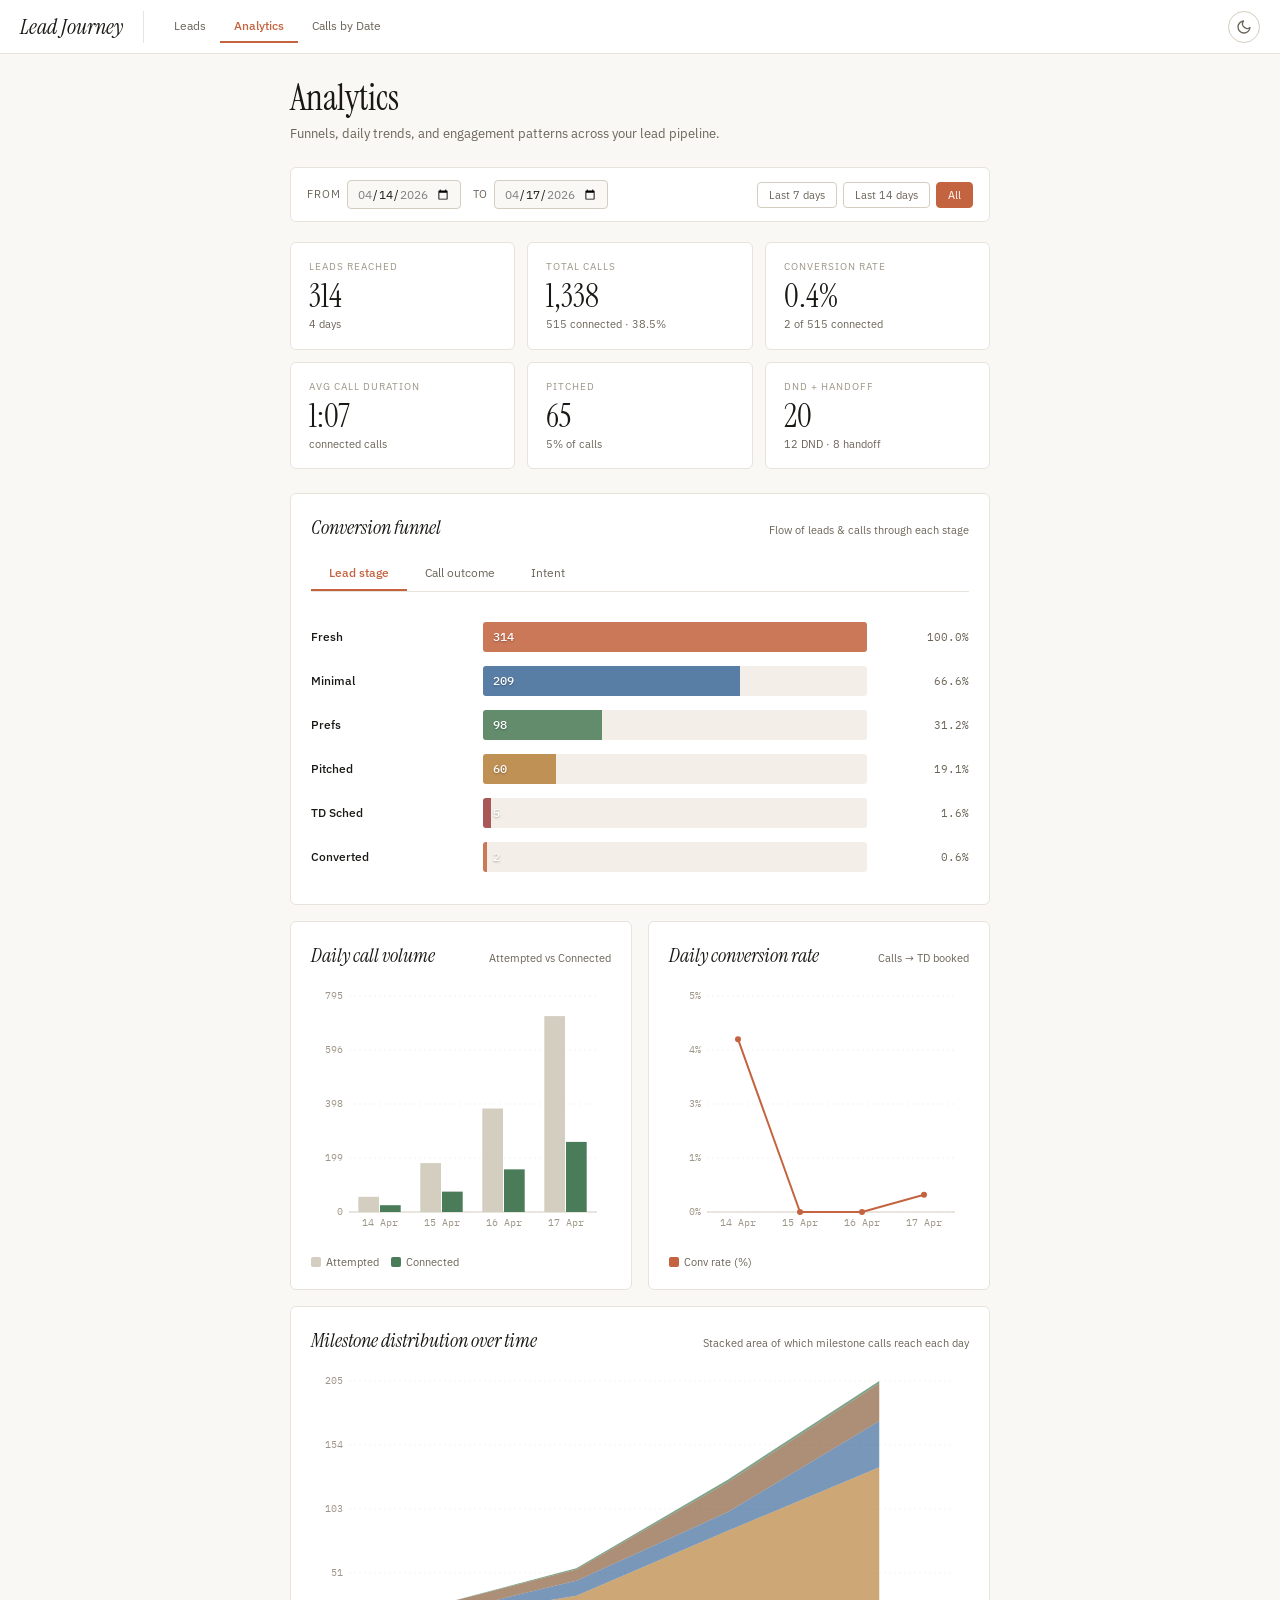
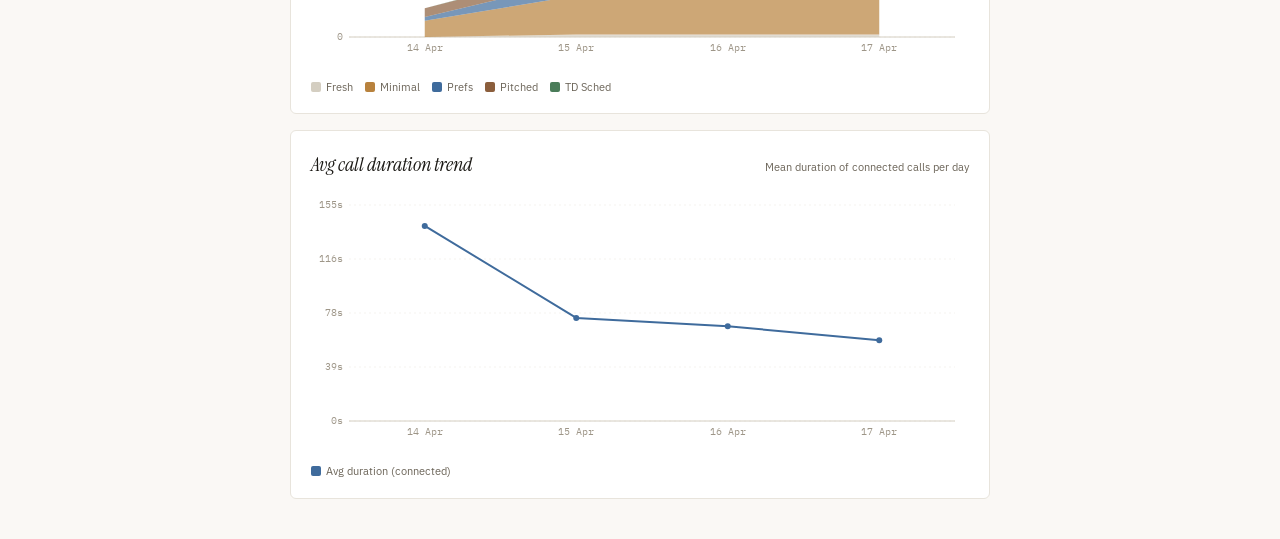
